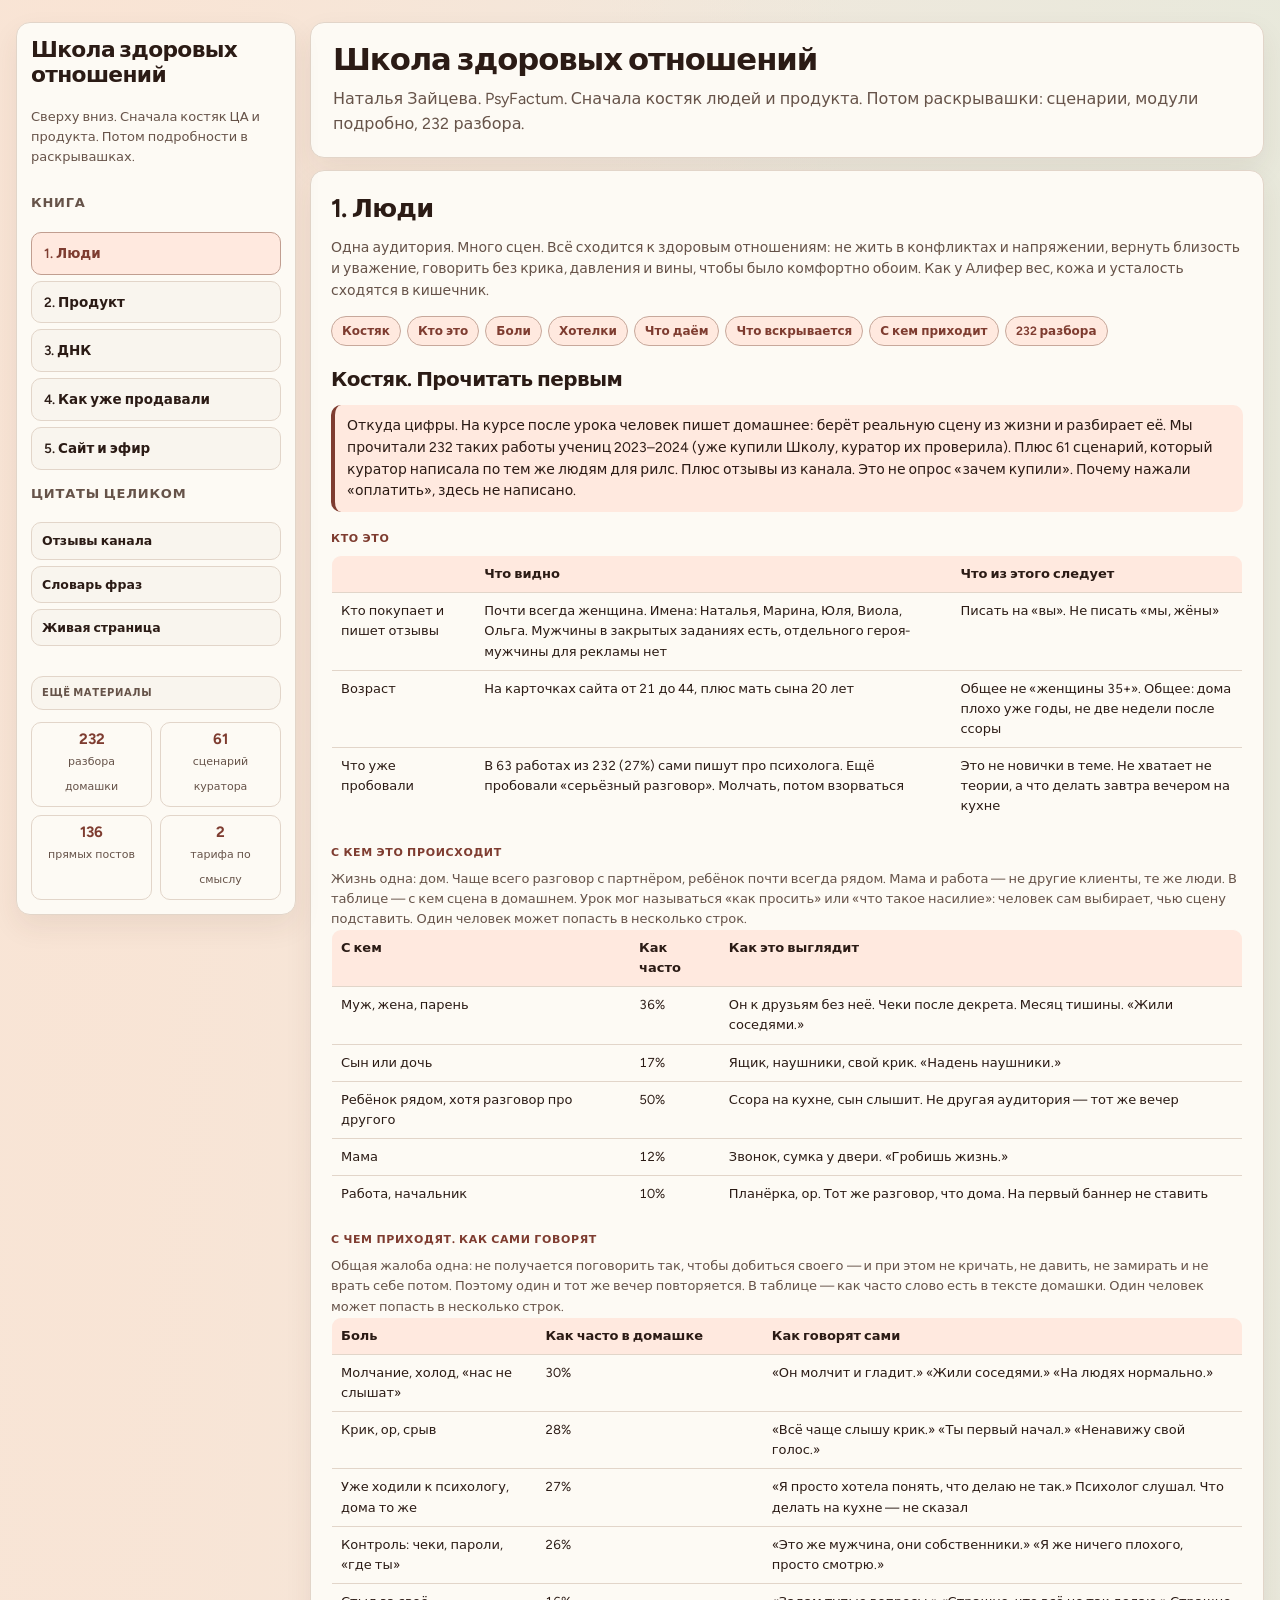
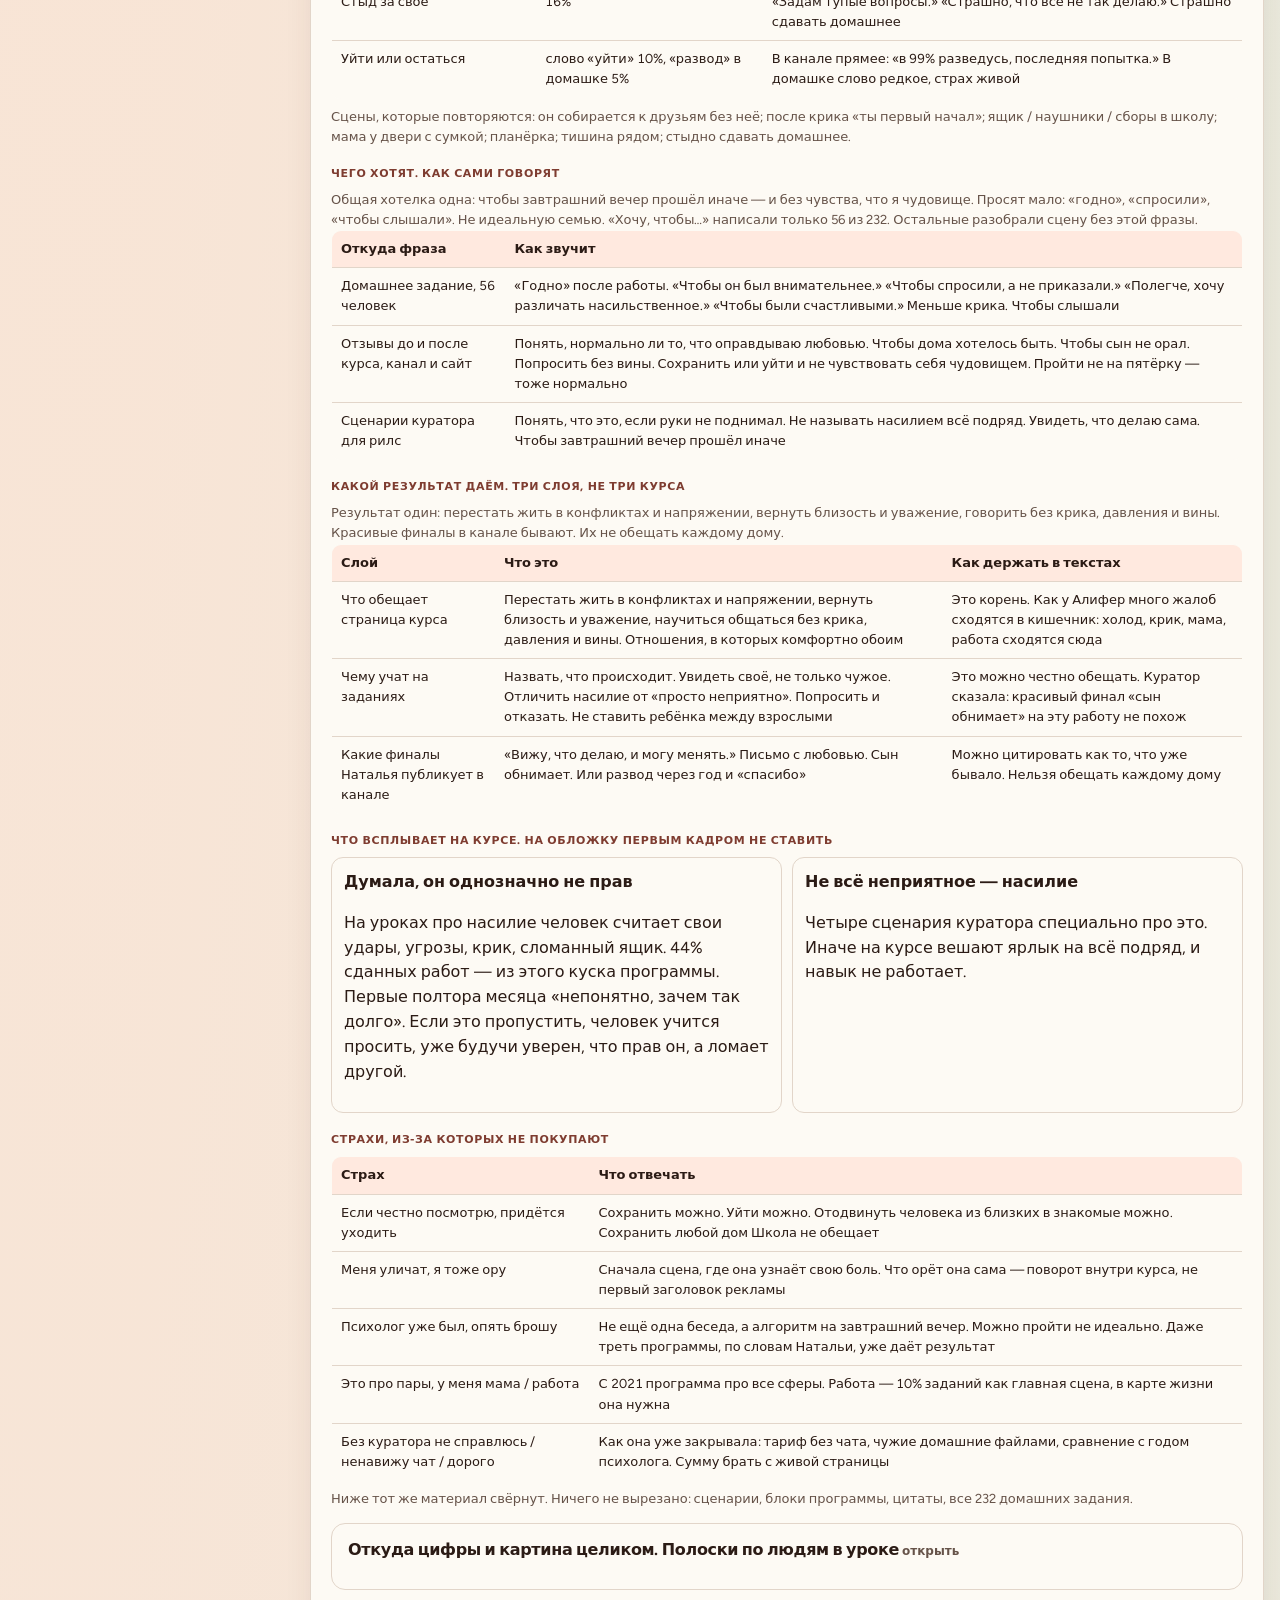
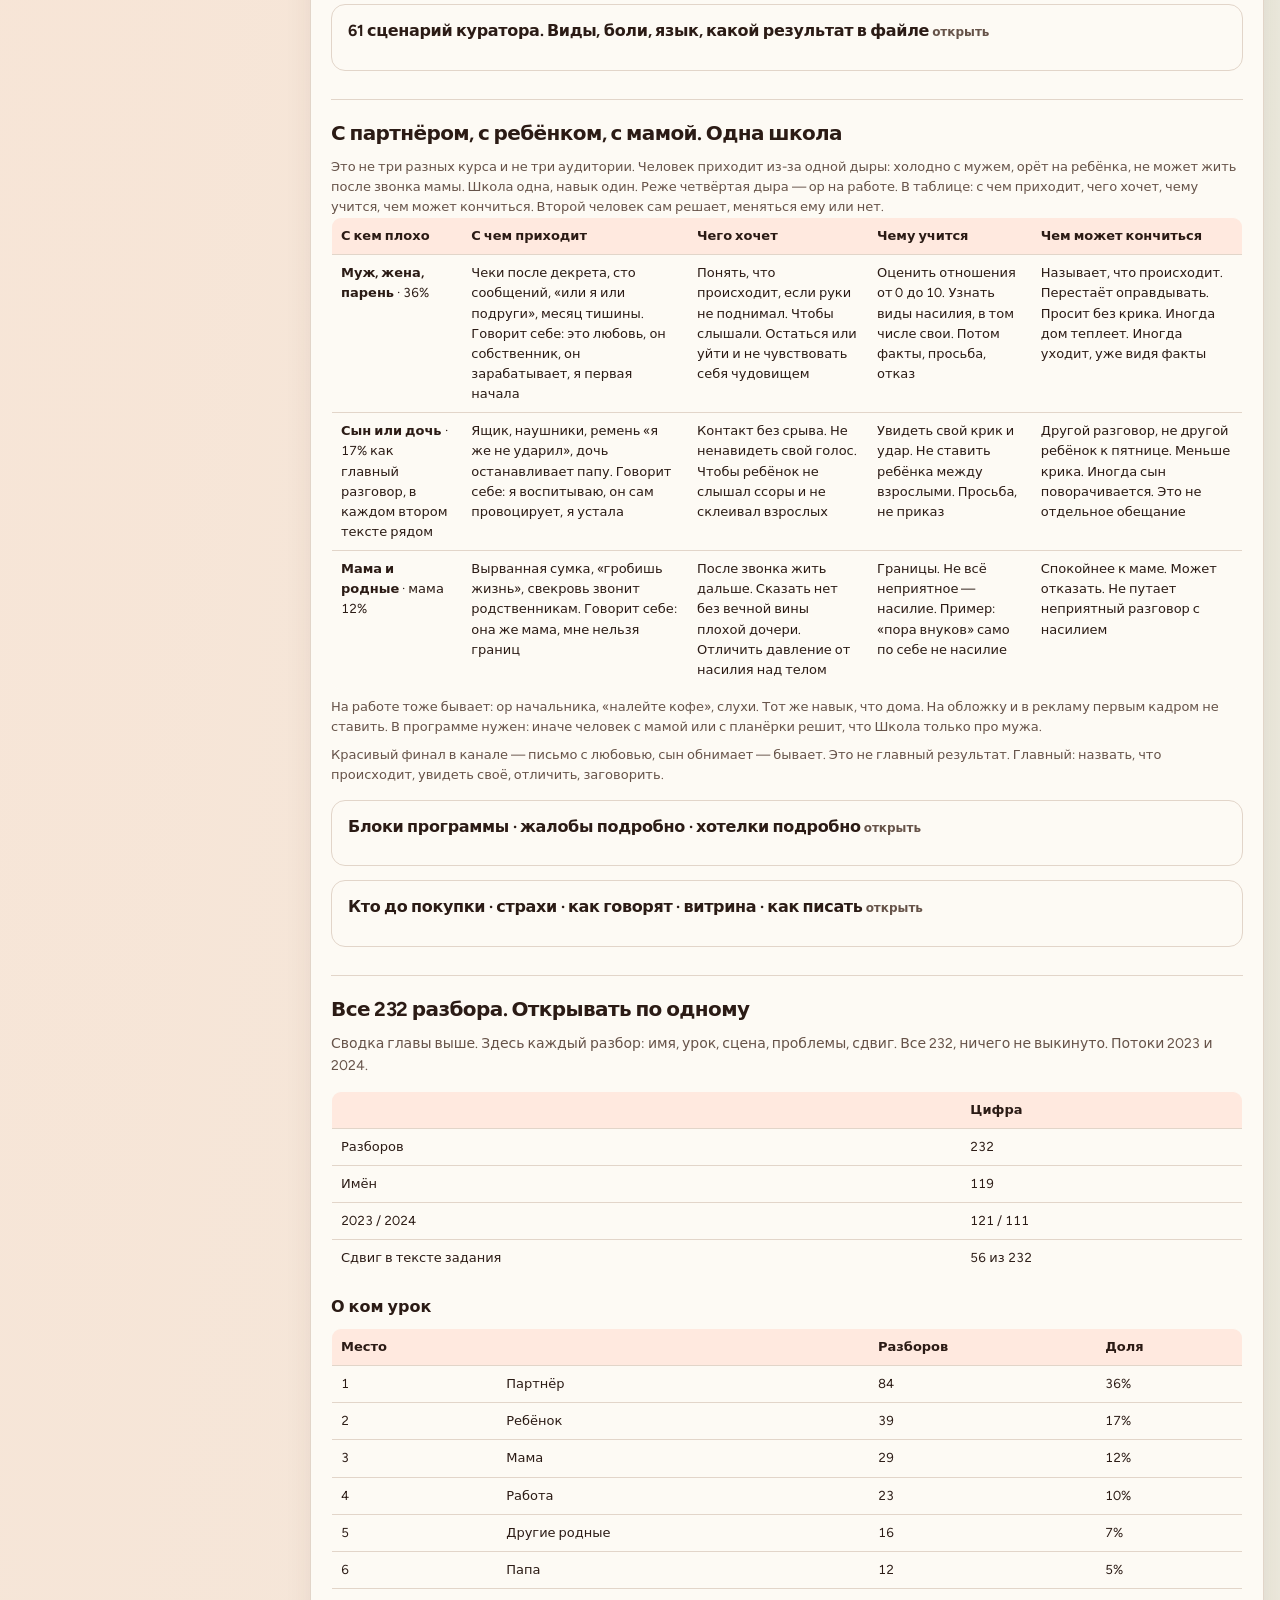
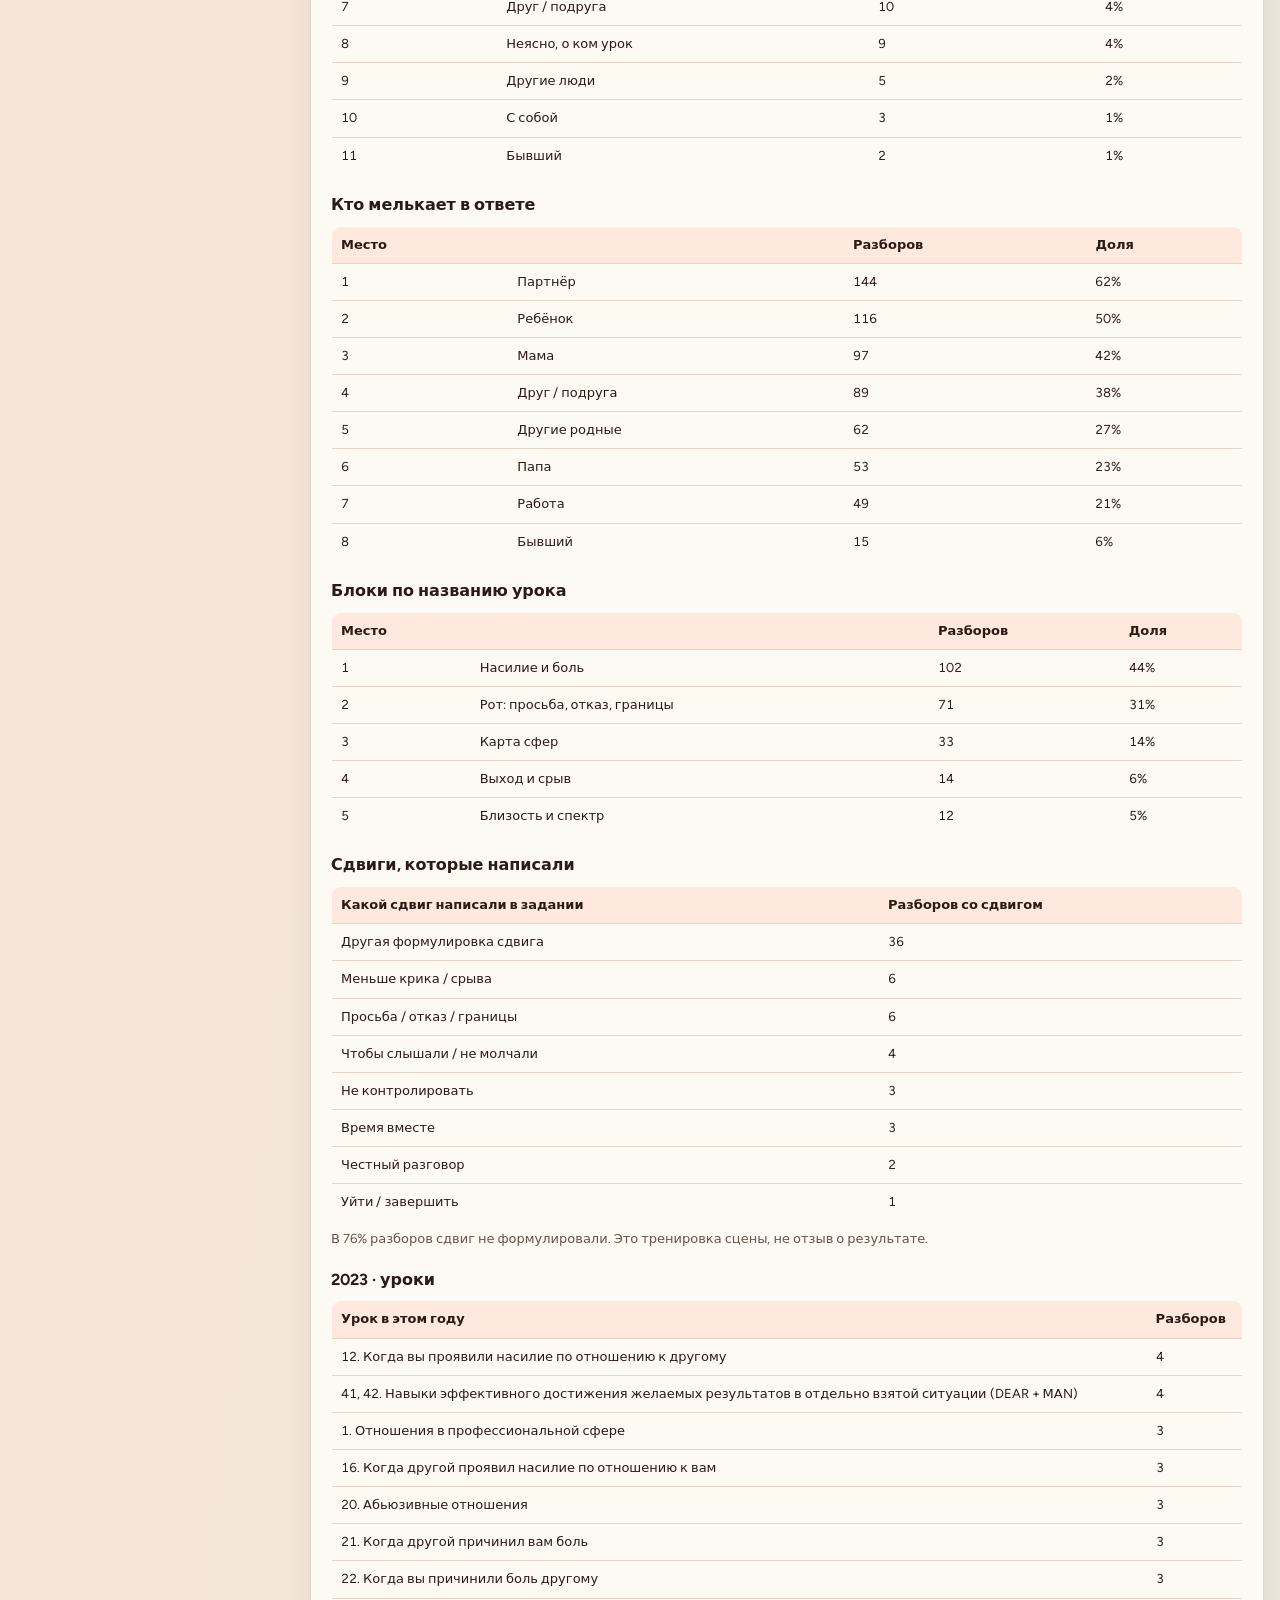
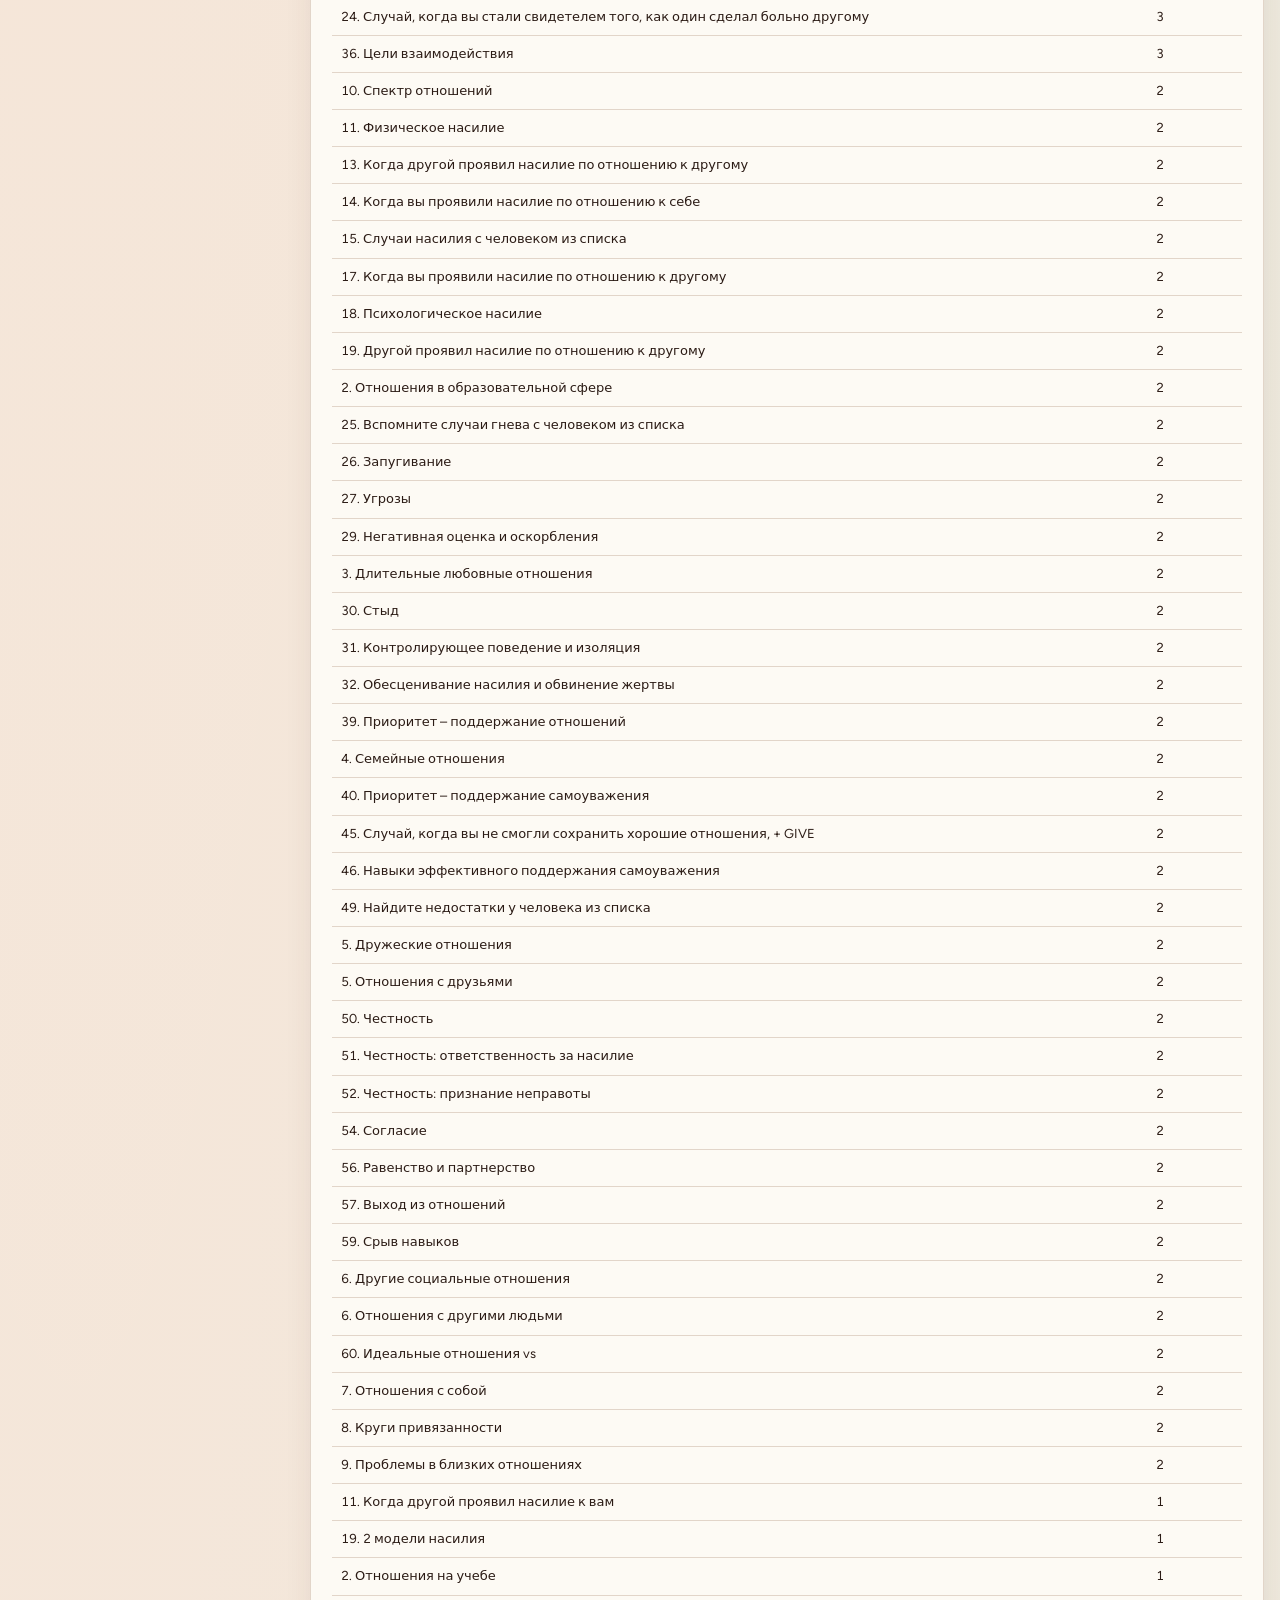
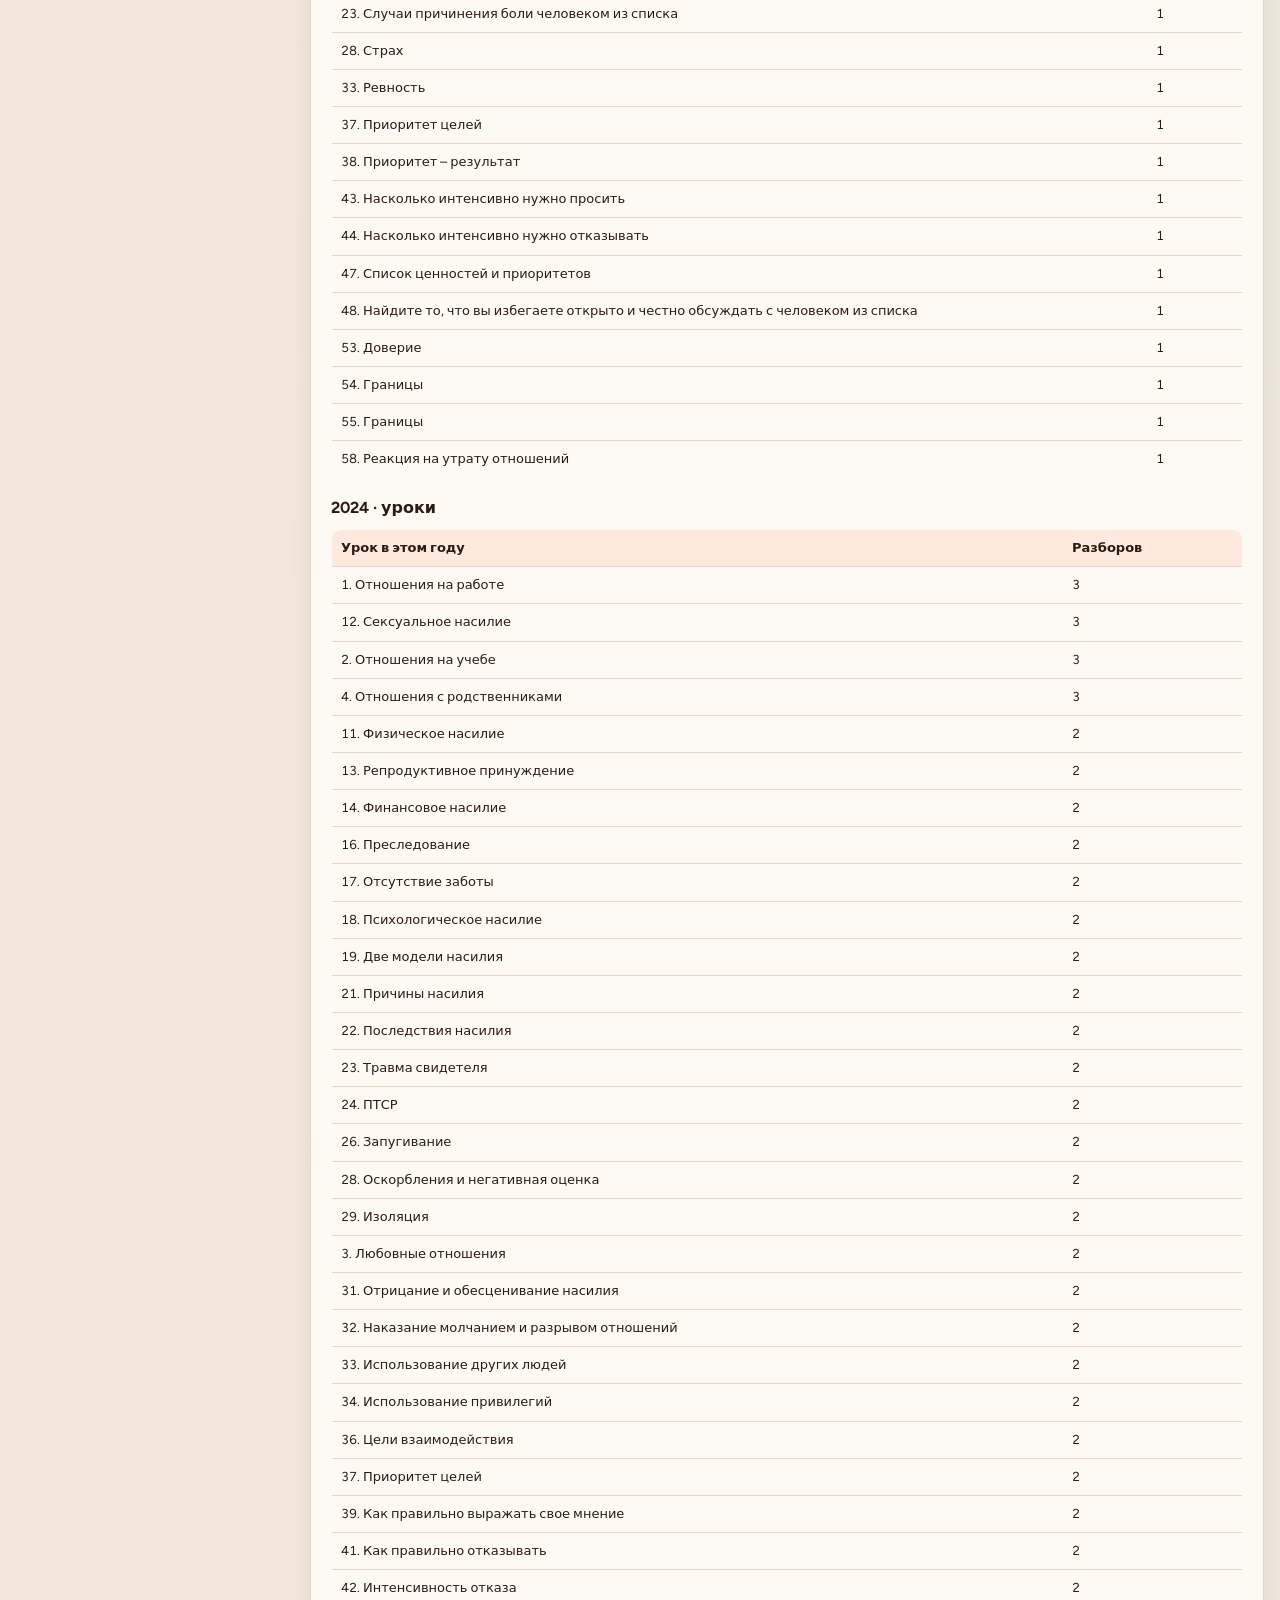
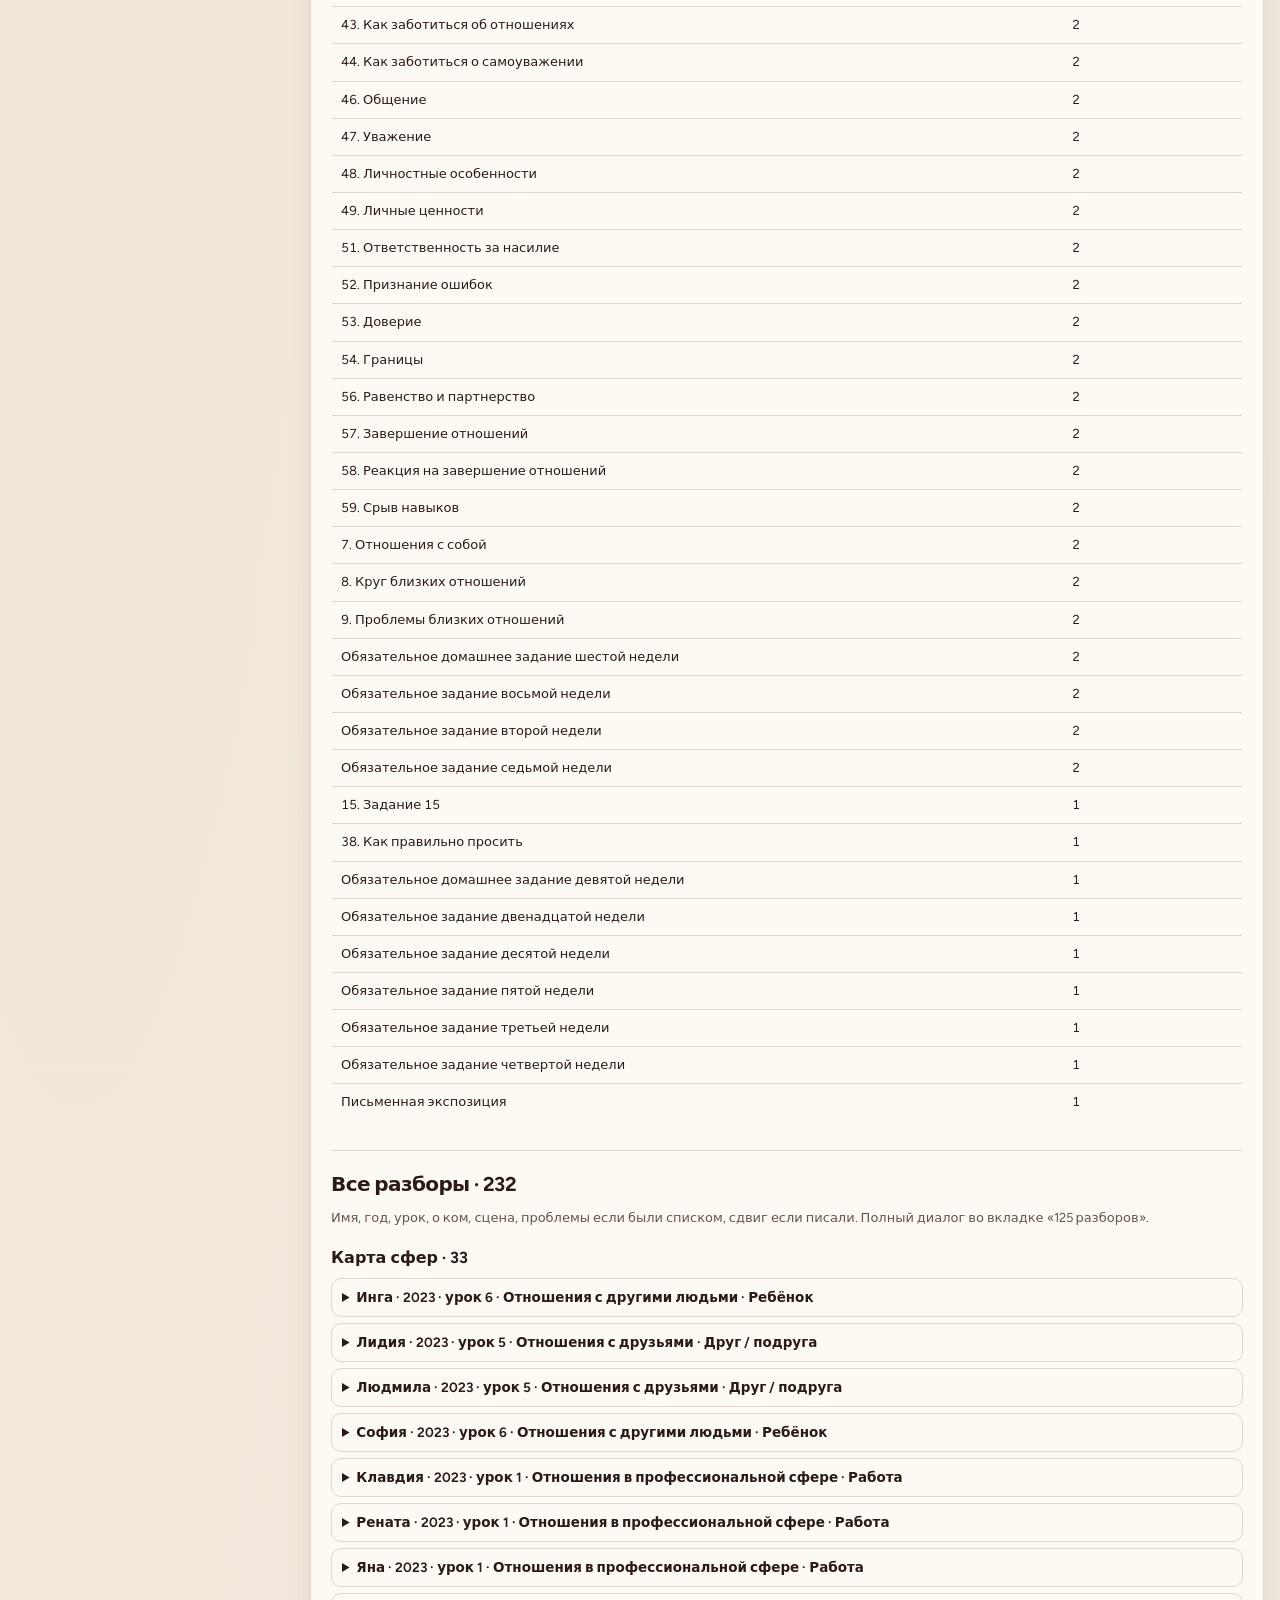
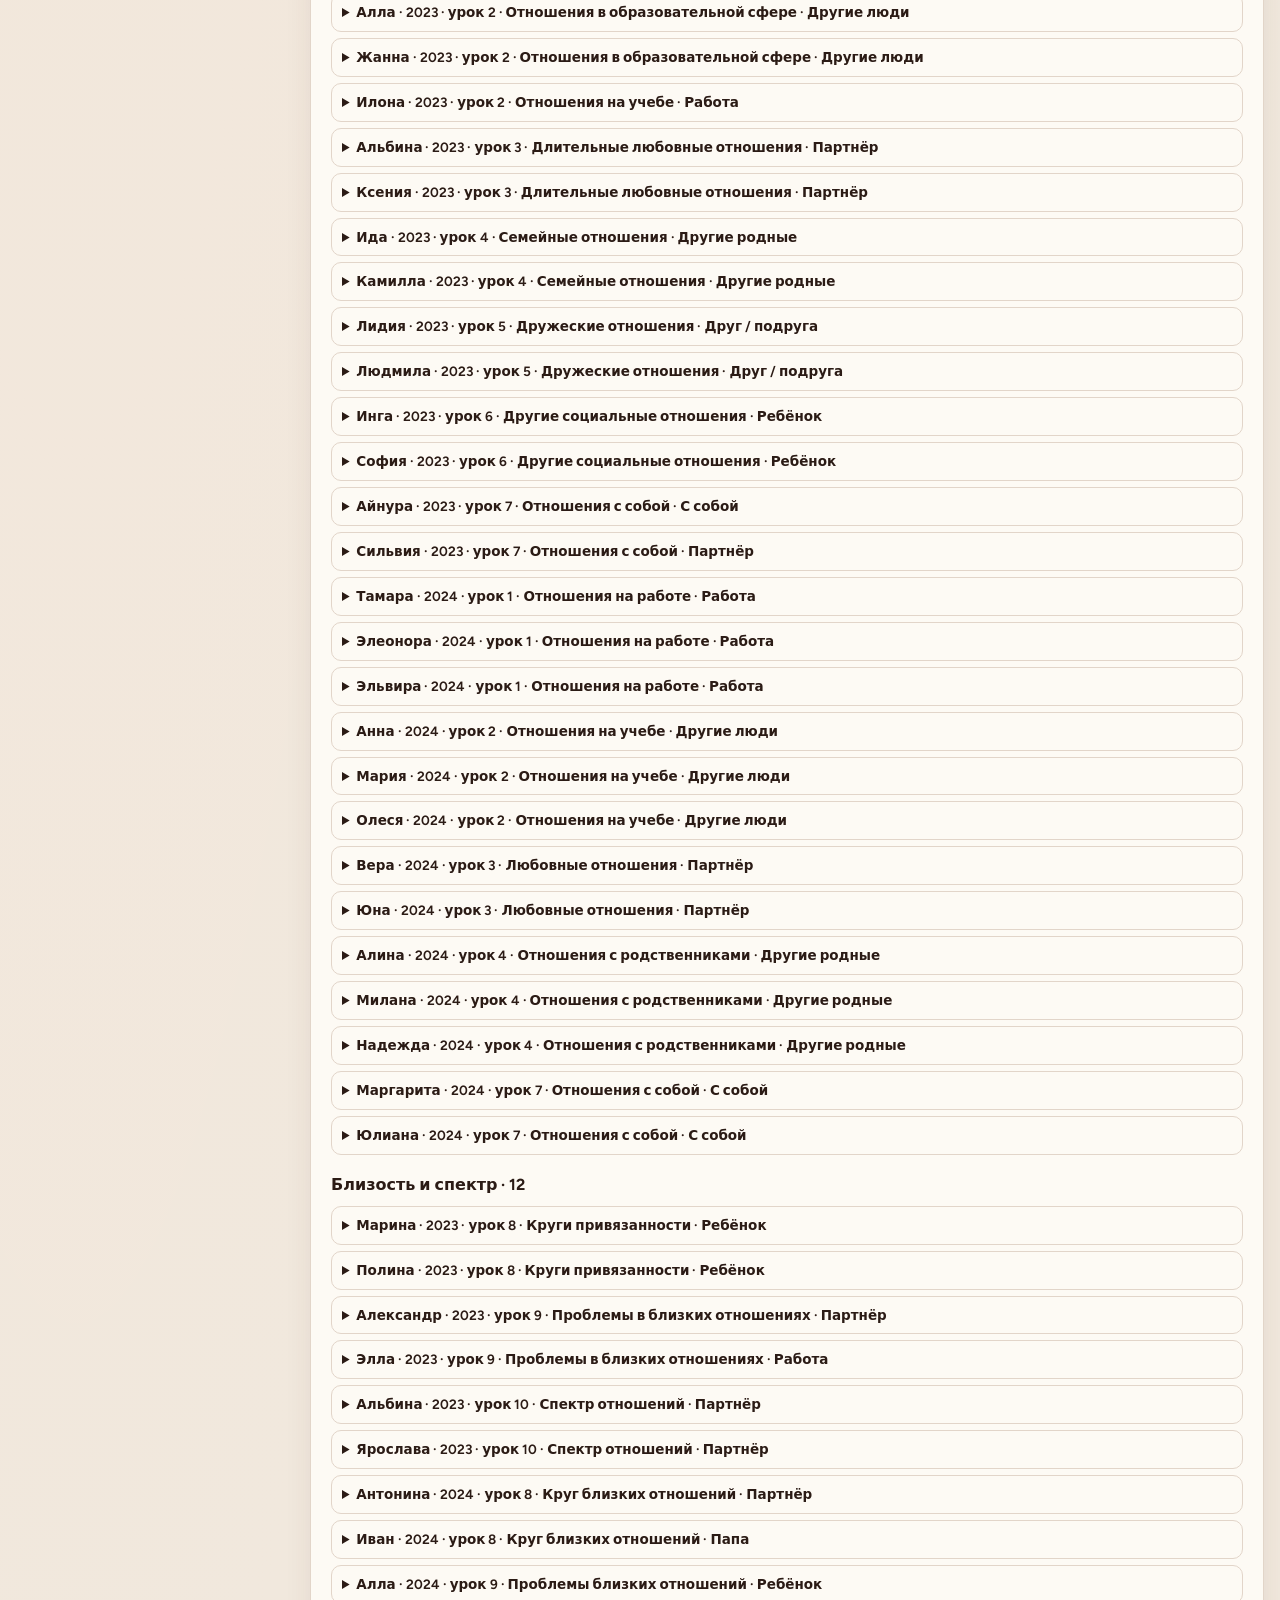
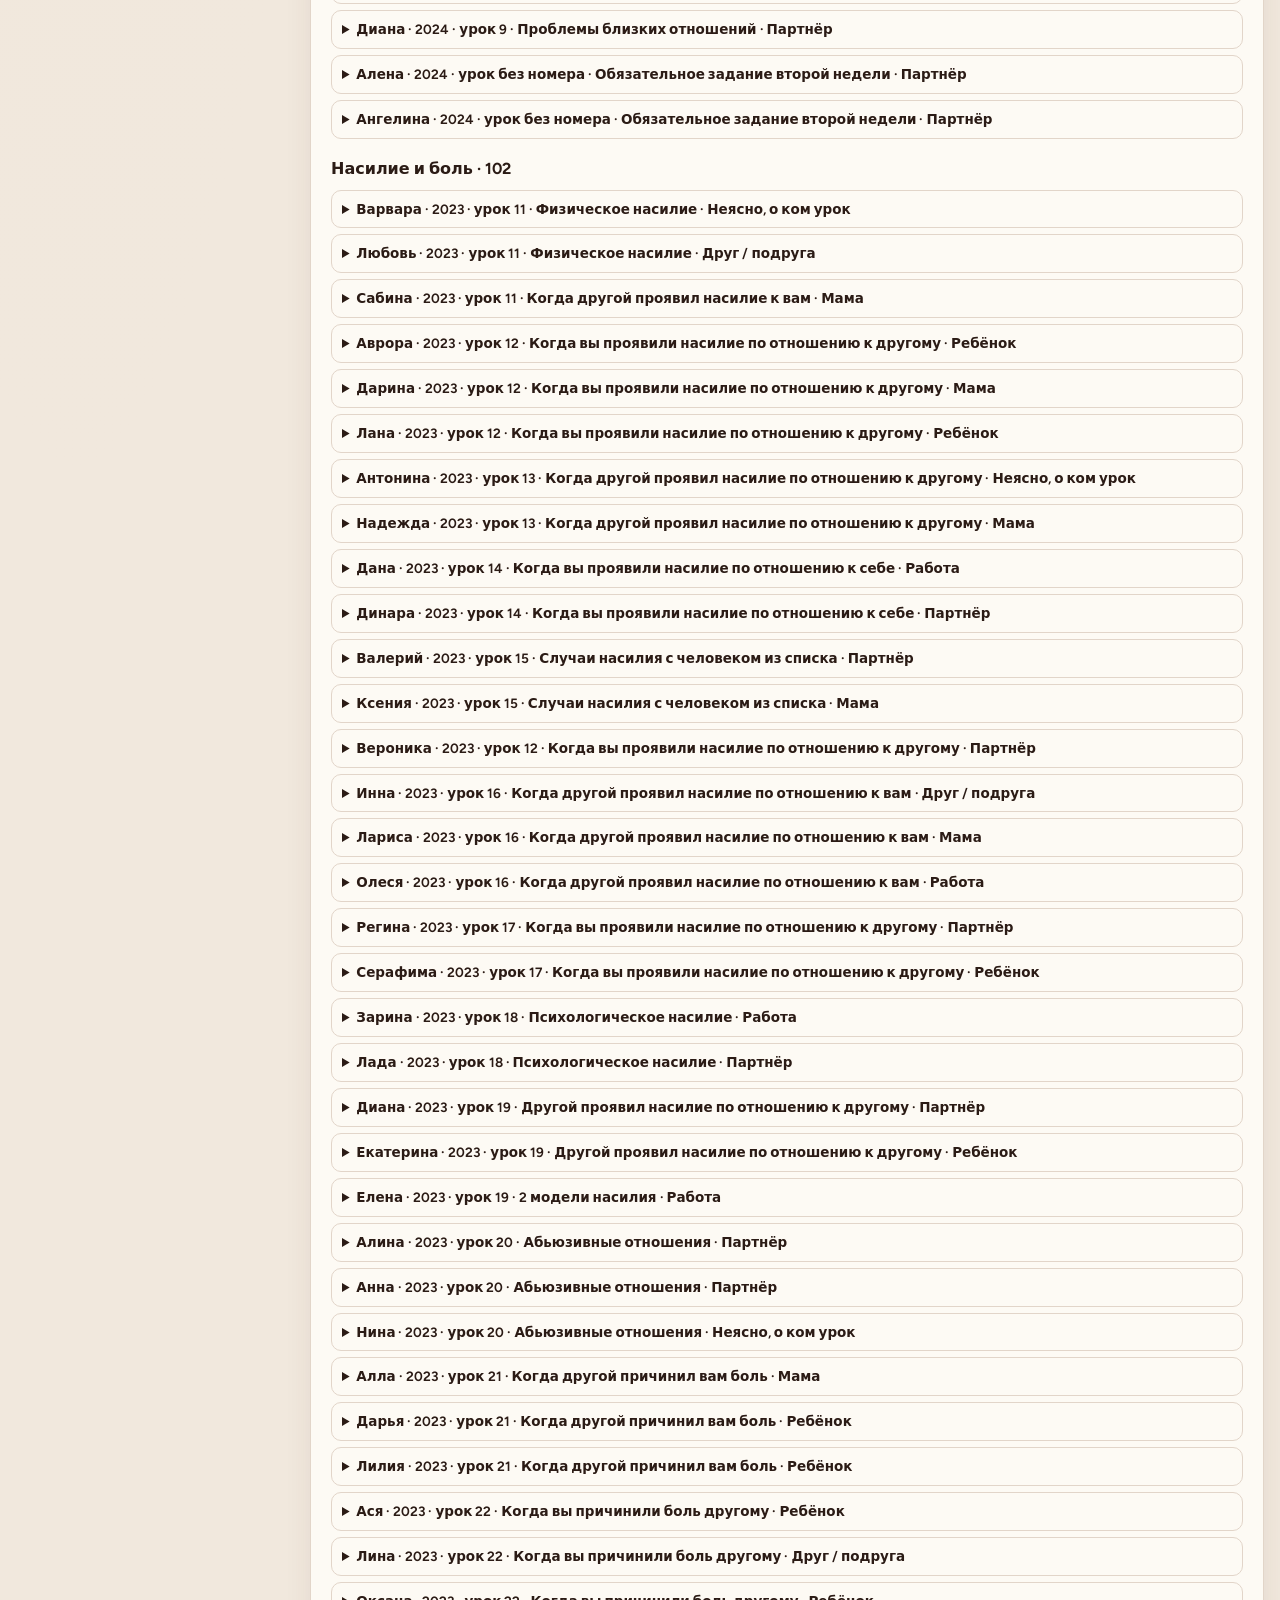
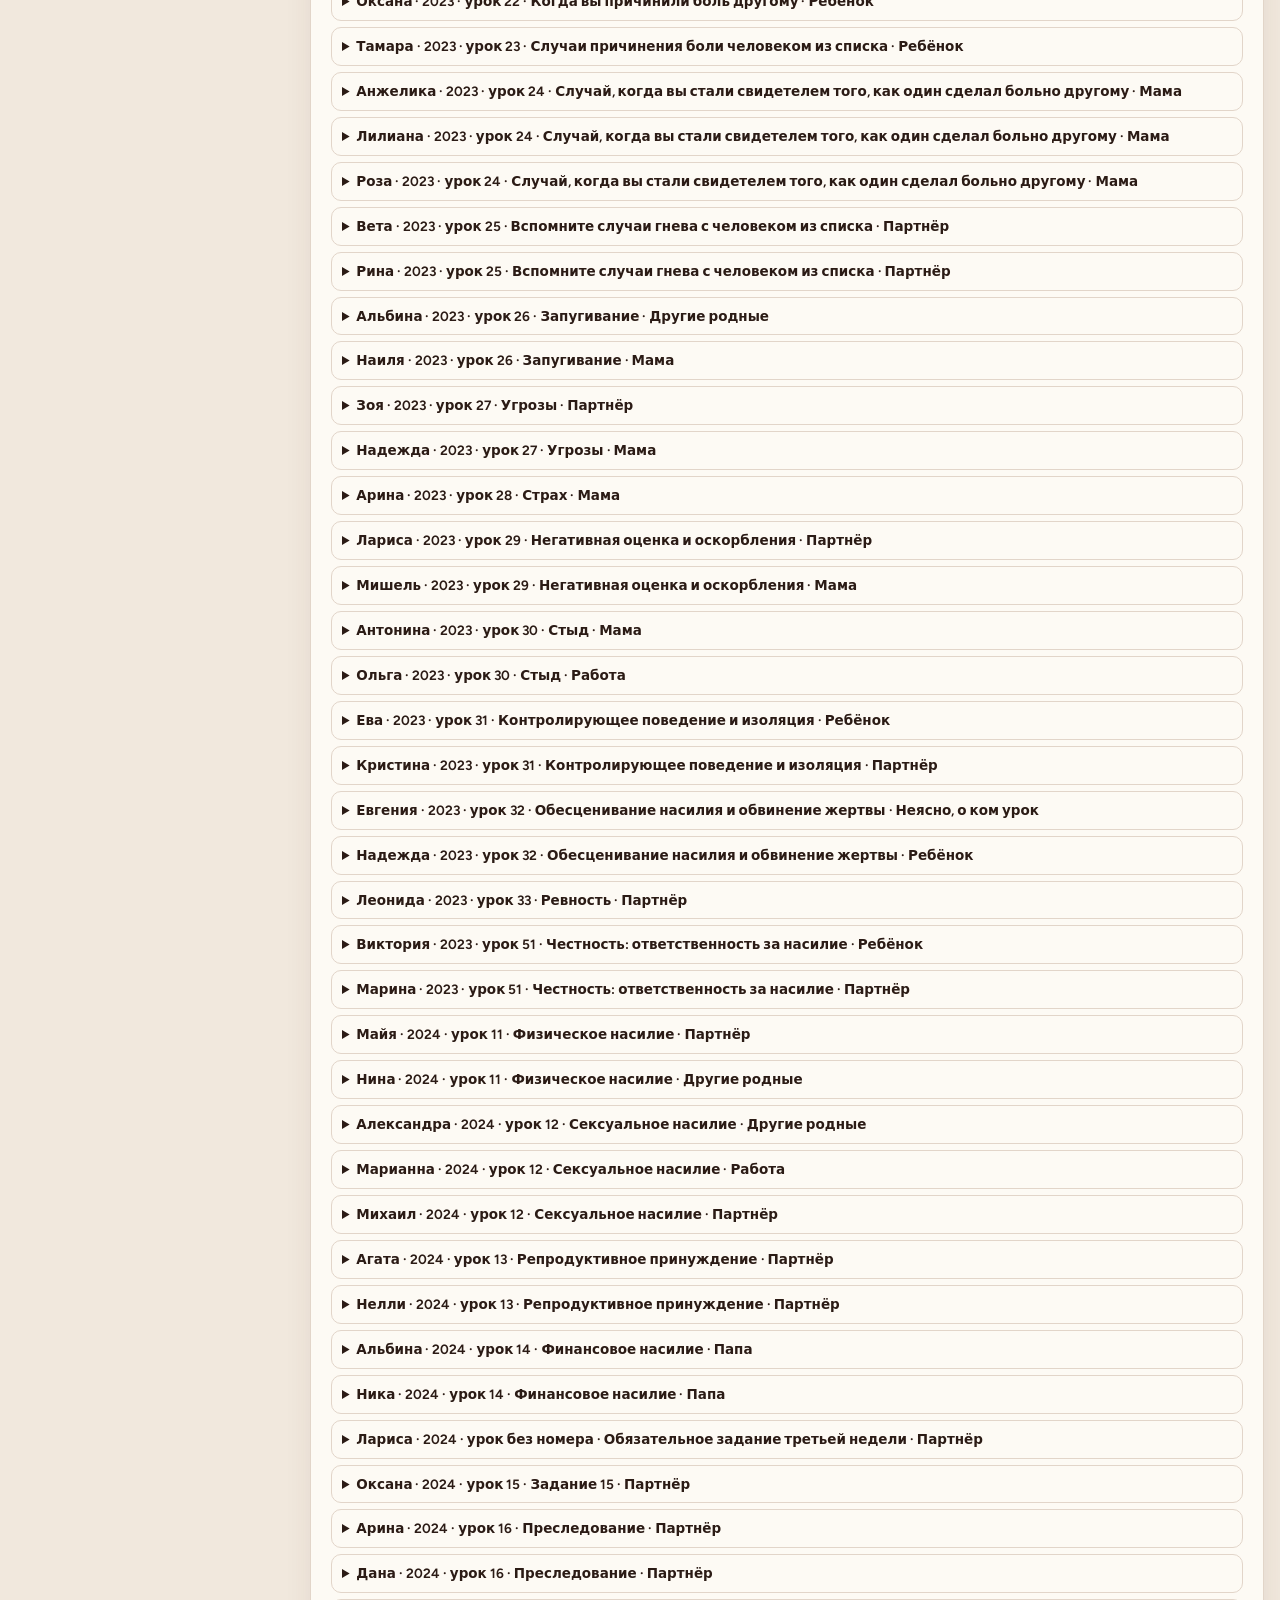
==== shzo/index.html @ c4dd1864 "SHZO hub: name partner, child, mom instead of three doors Co-authored-by: Cursor <cursoragent@cursor" ====
<!doctype html>
<html lang="ru">
<head>
  <meta name="robots" content="noindex,nofollow">
  <meta charset="utf-8">
  <meta name="viewport" content="width=device-width, initial-scale=1">
  <title>Школа здоровых отношений</title>
  <link rel="preconnect" href="https://fonts.googleapis.com">
  <link rel="preconnect" href="https://fonts.gstatic.com" crossorigin>
  <link href="https://fonts.googleapis.com/css2?family=Figtree:ital,wght@0,400;0,500;0,600;0,700;1,400&display=swap" rel="stylesheet">
  <style>
    :root {
      --bg: oklch(0.935 0.018 72);
      --paper: oklch(0.985 0.008 80);
      --ink: oklch(0.24 0.028 42);
      --muted: oklch(0.46 0.03 50);
      --line: oklch(0.88 0.022 65);
      --accent: oklch(0.44 0.095 32);
      --soft: oklch(0.95 0.028 45);
      --ok: oklch(0.42 0.07 155);
      --warn: oklch(0.55 0.11 58);
      --stop: oklch(0.42 0.13 25);
      --radius: 14px;
      --shadow: 0 12px 28px oklch(0.35 0.04 42 / 0.08);
      --max: 1320px;
      --font: "Figtree", ui-sans-serif, system-ui, sans-serif;
    }
    * { box-sizing: border-box; }
    body {
      margin: 0;
      font-family: var(--font);
      color: var(--ink);
      line-height: 1.55;
      background:
        radial-gradient(ellipse at 6% -10%, oklch(0.93 0.04 55 / 0.7), transparent 46%),
        radial-gradient(ellipse at 100% 0%, oklch(0.92 0.03 145 / 0.35), transparent 40%),
        var(--bg);
    }
    .layout {
      max-width: var(--max);
      margin: 0 auto;
      padding: 22px 16px 40px;
      display: grid;
      grid-template-columns: 280px minmax(0, 1fr);
      gap: 14px;
    }
    .side, .panel, .hero {
      background: var(--paper);
      border: 1px solid var(--line);
      border-radius: var(--radius);
      box-shadow: var(--shadow);
    }
    .side { position: sticky; top: 12px; height: fit-content; padding: 14px; }
    .side h1 { margin: 0; font-size: clamp(18px, 1.7vw, 22px); letter-spacing: -0.03em; line-height: 1.15; font-weight: 700; }
    .side p { margin: 8px 0 12px; color: var(--muted); font-size: 13px; }
    .nav-kicker {
      margin: 12px 0 4px; font-size: 10px; letter-spacing: .06em;
      text-transform: uppercase; color: var(--muted); font-weight: 700;
    }
    .nav-kicker:first-of-type { margin-top: 2px; }
    .switches { display: grid; gap: 6px; margin-bottom: 10px; }
    .switch {
      display: block; padding: 8px 10px; border-radius: 10px;
      border: 1px solid var(--line); background: oklch(0.97 0.01 80);
      font-size: 12.5px; font-weight: 600; cursor: pointer;
    }
    .switch.book { font-size: 13.5px; padding: 10px 12px; }
    .switch:focus-visible { outline: 3px solid oklch(0.75 0.06 32); outline-offset: 2px; }
    .nav-more {
      border: 1px solid var(--line); border-radius: 12px; padding: 8px 10px;
      background: oklch(0.97 0.01 80); margin: 8px 0 0;
    }
    .nav-more > summary {
      cursor: pointer; font-size: 10px; letter-spacing: .06em; text-transform: uppercase;
      color: var(--muted); font-weight: 700; list-style: none;
    }
    .nav-more > summary::-webkit-details-marker { display: none; }
    .nav-more .switches { margin: 8px 0 0; }
    .mini { display: grid; grid-template-columns: 1fr 1fr; gap: 8px; }
    .mini div { border: 1px solid var(--line); border-radius: 10px; text-align: center; padding: 8px; background: var(--paper); }
    .mini b { display: block; color: var(--accent); font-size: 15px; line-height: 1.15; }
    .mini span { font-size: 11px; color: var(--muted); }
    .main { display: grid; gap: 12px; min-width: 0; }
    .hero { padding: 20px 22px; }
    .hero h2 { margin: 0; font-size: clamp(24px, 2.4vw, 32px); letter-spacing: -0.035em; line-height: 1.12; font-weight: 700; text-wrap: balance; }
    .hero p { margin: 10px 0 0; color: var(--muted); max-width: 92ch; }
    .tabs input[type="radio"] { position: absolute; opacity: 0; pointer-events: none; }
    .panel { display: none; padding: 18px 20px 28px; }
    .panel h2 { margin: 0; font-size: clamp(22px, 2vw, 28px); letter-spacing: -0.03em; font-weight: 700; text-wrap: balance; }
    .lead { margin: 8px 0 14px; color: var(--muted); font-size: 14px; }
    .grid2 { display: grid; gap: 10px; grid-template-columns: 1fr 1fr; }
    .grid3 { display: grid; gap: 10px; grid-template-columns: 1fr 1fr 1fr; }
    .card { border: 1px solid var(--line); border-radius: 12px; padding: 12px; background: var(--paper); }
    .card h3 { margin: 0 0 8px; font-size: 16px; }
    .sec { margin: 18px 0 8px; font-size: 16px; }
    table { width: 100%; border-collapse: collapse; border: 1px solid var(--line); border-radius: 10px; overflow: hidden; background: var(--paper); font-variant-numeric: tabular-nums; }
    .panel { overflow-x: auto; }
    th, td { padding: 8px 9px; text-align: left; border-bottom: 1px solid var(--line); vertical-align: top; font-size: 13px; }
    th { background: var(--soft); font-weight: 700; }
    tr:last-child td { border-bottom: none; }
    ul, ol { margin: 8px 0 0; padding-left: 18px; }
    li + li { margin-top: 3px; }
    .hint { margin: 8px 0 0; font-size: 13px; color: var(--muted); }
    .callout {
      border-left: 4px solid var(--accent); background: var(--soft);
      border-radius: 10px; padding: 10px 12px; margin-top: 10px; font-size: 14px;
    }
    .quote {
      margin: 10px 0 0; padding: 12px 14px; border-left: 3px solid var(--accent);
      background: var(--soft); font-size: 15px; line-height: 1.55;
    }
    .quote small { display: block; margin-top: 6px; color: var(--muted); font-size: 12px; }
    .scheme {
      margin-top: 10px; padding: 12px;       border: 1px dashed color-mix(in oklab, var(--accent) 30%, var(--line));
      border-radius: 12px; background: var(--soft); font-size: 13.5px; line-height: 1.55;
    }
    .plates { display: grid; gap: 8px; grid-template-columns: 1fr 1fr; margin-top: 12px; }
    .plate { border: 1px solid var(--line); border-radius: 12px; padding: 11px 12px; background: var(--paper); }
    .plate b { display: block; font-size: 13px; color: var(--accent); margin-bottom: 4px; }
    .plate p { margin: 0; font-size: 13px; color: var(--muted); }
    .rank {
      display: inline-block; font-size: 10px; font-weight: 800; letter-spacing: .04em;
      text-transform: uppercase; padding: 2px 7px; border-radius: 999px; margin-right: 6px;
    }
    .rank.a { background: color-mix(in oklab, var(--ok) 16%, var(--paper)); color: var(--ok); }
    .rank.b { background: color-mix(in oklab, var(--warn) 16%, var(--paper)); color: var(--warn); }
    .rank.c { background: var(--soft); color: var(--muted); }
    .flow { display: flex; flex-wrap: wrap; align-items: center; gap: 6px; font-size: 13px; margin: 8px 0 0; }
    .flow .box { border: 1px solid var(--line); background: var(--paper); border-radius: 8px; padding: 7px 10px; font-weight: 650; }
    .flow .arr { color: var(--muted); }
    .q { border: 1px solid var(--line); border-radius: 12px; padding: 12px 14px; margin-top: 10px; background: var(--paper); }
    .q .num { font-size: 12px; font-weight: 800; color: var(--accent); letter-spacing: .03em; text-transform: uppercase; }
    .q h3 { margin: 4px 0 6px; font-size: 16px; }
    .btn {
      appearance: none; border: 0; background: var(--accent); color: #fff;
      font: 650 13px/1 var(--font);
      padding: 10px 14px; border-radius: 10px; cursor: pointer; margin-top: 8px;
    }
    .cal { display: grid; grid-template-columns: repeat(4, 1fr); gap: 8px; margin-top: 8px; }
    .cal .d { border: 1px solid var(--line); border-radius: 10px; padding: 10px; background: var(--paper); font-size: 13px; }
    .cal .d b { display: block; color: var(--accent); }
    details { border: 1px solid var(--line); border-radius: 10px; padding: 8px 12px; background: var(--paper); margin-top: 8px; }
    summary { cursor: pointer; font-weight: 700; }
    #tab0:checked ~ .main .switches label[for="tab0"],
    #tab1:checked ~ .main .switches label[for="tab1"],
    #tab2:checked ~ .main .switches label[for="tab2"],
    #tab3:checked ~ .main .switches label[for="tab3"],
    #tab4:checked ~ .main .switches label[for="tab4"],
    #tab5:checked ~ .main .switches label[for="tab5"],
    #tab6:checked ~ .main .switches label[for="tab6"],
    #tab7:checked ~ .main .switches label[for="tab7"],
    #tab8:checked ~ .main .switches label[for="tab8"],
    #tab9:checked ~ .main .switches label[for="tab9"],
    #tab10:checked ~ .main .switches label[for="tab10"],
    #tab11:checked ~ .main .switches label[for="tab11"],
    #tab12:checked ~ .main .switches label[for="tab12"],
    #tab13:checked ~ .main .switches label[for="tab13"],
    #tab14:checked ~ .main .switches label[for="tab14"],
    #tab15:checked ~ .main .switches label[for="tab15"],
    #tab16:checked ~ .main .switches label[for="tab16"],
    #tab17:checked ~ .main .switches label[for="tab17"],
    #tab18:checked ~ .main .switches label[for="tab18"],
    #tab19:checked ~ .main .switches label[for="tab19"],
    #tab20:checked ~ .main .switches label[for="tab20"],
    #tab21:checked ~ .main .switches label[for="tab21"],
    #tab22:checked ~ .main .switches label[for="tab22"],
    #tab23:checked ~ .main .switches label[for="tab23"],
    #tab24:checked ~ .main .switches label[for="tab24"],
    #tab25:checked ~ .main .switches label[for="tab25"],
    #tab26:checked ~ .main .switches label[for="tab26"],
    #tab27:checked ~ .main .switches label[for="tab27"],
    #tab28:checked ~ .main .switches label[for="tab28"],
    #tab29:checked ~ .main .switches label[for="tab29"],
    #tab30:checked ~ .main .switches label[for="tab30"],
    #tab31:checked ~ .main .switches label[for="tab31"],
    #tab32:checked ~ .main .switches label[for="tab32"],
    #tab33:checked ~ .main .switches label[for="tab33"],
    #tab34:checked ~ .main .switches label[for="tab34"],
    #tab35:checked ~ .main .switches label[for="tab35"],
    #tab36:checked ~ .main .switches label[for="tab36"],
    #tab37:checked ~ .main .switches label[for="tab37"],
    #tab38:checked ~ .main .switches label[for="tab38"],
    #tab39:checked ~ .main .switches label[for="tab39"] {
      background: var(--soft); border-color: color-mix(in oklab, var(--accent) 35%, var(--line)); color: var(--accent);
    }
    #tab0:checked ~ .main .p0,
    #tab1:checked ~ .main .p1,
    #tab2:checked ~ .main .p2,
    #tab3:checked ~ .main .p3,
    #tab4:checked ~ .main .p4,
    #tab5:checked ~ .main .p5,
    #tab6:checked ~ .main .p6,
    #tab7:checked ~ .main .p7,
    #tab8:checked ~ .main .p8,
    #tab9:checked ~ .main .p9,
    #tab10:checked ~ .main .p10,
    #tab11:checked ~ .main .p11,
    #tab12:checked ~ .main .p12,
    #tab13:checked ~ .main .p13,
    #tab14:checked ~ .main .p14,
    #tab15:checked ~ .main .p15,
    #tab16:checked ~ .main .p16,
    #tab17:checked ~ .main .p17,
    #tab18:checked ~ .main .p18,
    #tab19:checked ~ .main .p19,
    #tab20:checked ~ .main .p20,
    #tab21:checked ~ .main .p21,
    #tab22:checked ~ .main .p22,
    #tab23:checked ~ .main .p23,
    #tab24:checked ~ .main .p24,
    #tab25:checked ~ .main .p25,
    #tab26:checked ~ .main .p26,
    #tab27:checked ~ .main .p27,
    #tab28:checked ~ .main .p28,
    #tab29:checked ~ .main .p29,
    #tab30:checked ~ .main .p30,
    #tab31:checked ~ .main .p31,
    #tab32:checked ~ .main .p32,
    #tab33:checked ~ .main .p33,
    #tab34:checked ~ .main .p34,
    #tab35:checked ~ .main .p35,
    #tab36:checked ~ .main .p36,
    #tab37:checked ~ .main .p37,
    #tab38:checked ~ .main .p38,
    #tab39:checked ~ .main .p39 { display: block; }
    .share {
      display: grid; grid-template-columns: minmax(160px, 1.4fr) 1fr 78px; gap: 8px;
      align-items: center; margin: 7px 0; font-size: 13px;
    }
    .share .track { height: 8px; background: var(--line); border-radius: 99px; overflow: hidden; }
    .share .fill { height: 100%; background: var(--accent); border-radius: 99px; }
    .share b { font-size: 12px; color: var(--muted); font-weight: 650; text-align: right; }
    .p14 .toc { display: flex; flex-wrap: wrap; gap: 6px; margin: 12px 0 18px; }
    .p14 .toc a {
      font-size: 12px; font-weight: 650; color: var(--accent); text-decoration: none;
      border: 1px solid color-mix(in oklab, var(--accent) 28%, var(--line)); background: var(--soft); border-radius: 999px; padding: 5px 10px;
    }
    .p14 .chapter { margin: 28px 0 0; padding-top: 18px; border-top: 1px solid var(--line); font-size: 20px; letter-spacing: -0.03em; }
    .p14 .prose { max-width: 72ch; font-size: 15px; line-height: 1.62; }
    .p14 .prose p { margin: 0 0 10px; }
    .p14 .card { margin-top: 10px; }
    .conc { border: 1px solid var(--line); border-radius: 14px; padding: 14px 16px; background: #fff; margin-top: 12px; }
    .conc > h3 { margin: 0 0 2px; font-size: 19px; letter-spacing: -0.02em; }
    .conc .princ { margin: 0 0 10px; font-size: 12.5px; color: var(--accent); font-weight: 650; }
    .slot { border-top: 1px solid var(--line); padding-top: 10px; margin-top: 10px; }
    .slot > b { display: block; font-size: 11px; letter-spacing: .05em; text-transform: uppercase; color: var(--muted); margin-bottom: 5px; }
    .none { color: var(--stop); font-weight: 650; }
    .steps { counter-reset: st; list-style: none; padding-left: 0; margin: 6px 0 0; }
    .steps li { counter-increment: st; position: relative; padding-left: 30px; margin-top: 5px; font-size: 13.5px; }
    .steps li::before {
      content: counter(st); position: absolute; left: 0; top: 1px;
      width: 21px; height: 21px; border-radius: 50%; background: var(--soft); color: var(--accent);
      font-size: 11px; font-weight: 800; display: grid; place-items: center;
    }
    .p0 .toc, .p29 .toc { display: flex; flex-wrap: wrap; gap: 6px; margin: 12px 0 18px; }
    .p0 .toc a, .p29 .toc a {
      font-size: 12px; font-weight: 650; color: var(--accent); text-decoration: none;
      border: 1px solid color-mix(in oklab, var(--accent) 28%, var(--line)); background: var(--soft); border-radius: 999px; padding: 5px 10px;
    }
    .p0 .chapter, .p29 .chapter { margin: 28px 0 0; padding-top: 18px; border-top: 1px solid var(--line); font-size: 20px; letter-spacing: -0.03em; }
    .p0 .chapter:first-of-type, .p29 .chapter:first-of-type { border-top: 0; margin-top: 8px; padding-top: 0; }
    .p0 .prose, .p29 .prose { max-width: 72ch; font-size: 15px; line-height: 1.62; }
    .p0 .prose p, .p29 .prose p { margin: 0 0 10px; }
    .dna .toc { display: flex; flex-wrap: wrap; gap: 6px; margin: 12px 0 18px; }
    .dna .toc a, .dna .toc span {
      font-size: 12px; font-weight: 650; color: var(--accent); text-decoration: none;
      border: 1px solid color-mix(in oklab, var(--accent) 28%, var(--line)); background: var(--soft); border-radius: 999px; padding: 5px 10px;
    }
    .dna .chapter { margin: 28px 0 0; padding-top: 18px; border-top: 1px solid var(--line); font-size: 20px; letter-spacing: -0.03em; }
    .dna .chapter:first-of-type { border-top: 0; margin-top: 8px; padding-top: 0; }
    .dna .prose { max-width: 68ch; font-size: 16.5px; line-height: 1.65; text-wrap: pretty; }
    .dna .prose p { margin: 0 0 10px; }
    .dna details.rz-item {
      margin-top: 6px; border: 1px solid var(--line); border-radius: 10px;
      padding: 8px 10px; background: var(--paper);
    }
    .dna details.rz-item summary { cursor: pointer; font-weight: 650; font-size: 13.5px; }
    .dna details.rz-item .f { margin-top: 8px; }
    .dna details.pack {
      margin-top: 14px; border: 1px solid var(--line); border-radius: 14px;
      padding: 0 16px 12px; background: var(--paper);
    }
    .dna details.pack > summary {
      cursor: pointer; padding: 14px 0; font-weight: 700; font-size: 16px;
      letter-spacing: -0.02em; list-style: none;
    }
    .dna details.pack > summary::-webkit-details-marker { display: none; }
    .dna details.pack > summary::after {
      content: " открыть"; font-weight: 650; font-size: 12px; color: var(--muted); letter-spacing: 0;
    }
    .dna details.pack[open] > summary::after { content: " свернуть"; }
    .dna .kicker {
      font-size: 11px; font-weight: 800; letter-spacing: .06em; text-transform: uppercase;
      color: var(--accent); margin: 18px 0 8px;
    }
    .theses { margin: 10px 0 0; padding-left: 22px; }
    .theses li { margin-top: 6px; font-size: 14.5px; }
    .p0 img.ref { width: 100%; max-width: 720px; border: 1px solid var(--line); border-radius: 12px; display: block; margin: 10px 0; }
    .ladder { display: grid; gap: 0; border: 1px solid var(--line); border-radius: 12px; overflow: hidden; margin-top: 10px; }
    .ladder .band { display: grid; grid-template-columns: 1.15fr 0.85fr; border-top: 1px solid var(--line); }
    .ladder .band:first-child { border-top: 0; }
    .ladder .feel, .ladder .do { padding: 10px 12px; font-size: 13px; }
    .ladder .do { border-left: 1px solid var(--line); background: var(--paper); }
    .ladder .feel b { display: inline-block; min-width: 1.6em; color: var(--accent); }
    .ladder .hi { background: color-mix(in oklab, var(--stop) 12%, var(--paper)); }
    .ladder .mid { background: color-mix(in oklab, var(--warn) 12%, var(--paper)); }
    .ladder .ok { background: color-mix(in oklab, var(--ok) 12%, var(--paper)); }
    .ladder .low { background: var(--soft); }
    .ladder .do b { display: block; margin-bottom: 4px; font-size: 12px; letter-spacing: .03em; text-transform: uppercase; color: var(--muted); }
    .offer-grid { display: grid; grid-template-columns: 1fr 1fr; gap: 10px; margin-top: 10px; }
    .offer .who { margin: 0 0 4px; font-size: 11px; letter-spacing: .04em; text-transform: uppercase; color: var(--muted); font-weight: 700; }
    .offer h3 { margin: 0 0 6px; font-size: 16px; }
    .ocard { border: 1px solid var(--line); border-radius: 16px; background: var(--paper); padding: 18px 20px 14px; margin-top: 14px; }
    .ocard.pick { border-color: color-mix(in oklab, var(--accent) 40%, var(--line)); box-shadow: var(--shadow); }
    .ocard .tag {
      display: inline-block; font-size: 10.5px; letter-spacing: .06em; text-transform: uppercase; font-weight: 800;
      color: var(--accent); background: var(--soft); border: 1px solid color-mix(in oklab, var(--accent) 28%, var(--line)); border-radius: 999px; padding: 4px 10px;
    }
    .ocard .tag.grey { color: var(--muted); background: var(--soft); border-color: var(--line); }
    .ocard .oh1 { margin: 12px 0 3px; font-size: 23px; line-height: 1.18; letter-spacing: -0.035em; font-weight: 800; }
    .ocard .oh2 { margin: 0 0 9px; font-size: 16.5px; line-height: 1.35; color: var(--muted); font-weight: 500; }
    .ocard .olead { margin: 0 0 4px; font-size: 14.5px; line-height: 1.55; max-width: 66ch; }
    .f { display: grid; grid-template-columns: 148px 1fr; gap: 12px; border-top: 1px solid var(--line); padding: 9px 0; font-size: 13.5px; line-height: 1.5; }
    .f > b { font-size: 10.5px; letter-spacing: .05em; text-transform: uppercase; color: var(--muted); padding-top: 3px; font-weight: 800; }
    .f ul { margin: 0; padding-left: 17px; }
    .f ul li + li { margin-top: 3px; }
    .f .pill {
      display: inline-block; background: var(--accent); color: #fff; border-radius: 10px;
      padding: 7px 14px; font-weight: 700; font-size: 13px;
    }
    @media (max-width: 700px) { .f { grid-template-columns: 1fr; gap: 4px; } }
    @media (max-width: 1080px) {
      .layout { grid-template-columns: 1fr; }
      .side { position: static; }
      .grid2, .grid3, .cal, .plates, .offer-grid, .ladder .band { grid-template-columns: 1fr; }
      .ladder .do { border-left: 0; border-top: 1px solid var(--line); }
    }
  
    .post { white-space: pre-wrap; font-size: 13.5px; line-height: 1.55; margin: 8px 0 0; }
    .meta { font-size: 12px; color: var(--muted); margin-top: 4px; }
    details.postbox { background: var(--paper); }
    details.postbox summary { font-weight: 650; font-size: 13.5px; }
    .year { margin: 18px 0 6px; font-size: 18px; }
    @media (prefers-reduced-motion: reduce) {
      * { animation: none !important; transition: none !important; }
    }
  </style>
</head>
<body>
  <div class="tabs layout">
    <input type="radio" name="main-tab" id="tab0">
    <input type="radio" name="main-tab" id="tab1">
    <input type="radio" name="main-tab" id="tab2">
    <input type="radio" name="main-tab" id="tab3">
    <input type="radio" name="main-tab" id="tab4">
    <input type="radio" name="main-tab" id="tab5">
    <input type="radio" name="main-tab" id="tab6">
    <input type="radio" name="main-tab" id="tab7">
    <input type="radio" name="main-tab" id="tab8">
    <input type="radio" name="main-tab" id="tab9">
    <input type="radio" name="main-tab" id="tab10">
    <input type="radio" name="main-tab" id="tab11">
    <input type="radio" name="main-tab" id="tab12">
    <input type="radio" name="main-tab" id="tab13">
    <input type="radio" name="main-tab" id="tab14">
    <input type="radio" name="main-tab" id="tab15">
    <input type="radio" name="main-tab" id="tab16">
    <input type="radio" name="main-tab" id="tab17">
    <input type="radio" name="main-tab" id="tab18">
    <input type="radio" name="main-tab" id="tab19">
    <input type="radio" name="main-tab" id="tab20">
    <input type="radio" name="main-tab" id="tab21">
    <input type="radio" name="main-tab" id="tab22">
    <input type="radio" name="main-tab" id="tab23">
    <input type="radio" name="main-tab" id="tab24">
    <input type="radio" name="main-tab" id="tab25">
    <input type="radio" name="main-tab" id="tab26">
    <input type="radio" name="main-tab" id="tab27">
    <input type="radio" name="main-tab" id="tab28">
    <input type="radio" name="main-tab" id="tab29">
    <input type="radio" name="main-tab" id="tab30">
    <input type="radio" name="main-tab" id="tab31">
    <input type="radio" name="main-tab" id="tab32">
    <input type="radio" name="main-tab" id="tab33">
    <input type="radio" name="main-tab" id="tab34">
    <input type="radio" name="main-tab" id="tab35">
    <input type="radio" name="main-tab" id="tab36" checked>
    <input type="radio" name="main-tab" id="tab37">
    <input type="radio" name="main-tab" id="tab38">
    <input type="radio" name="main-tab" id="tab39">

    <aside class="side main">
      <h1>Школа здоровых отношений</h1>
        <p>Сверху вниз. Сначала костяк ЦА и продукта. Потом подробности в раскрывашках.</p>
      <div class="switches">
        <p class="nav-kicker">Книга</p>
        <label class="switch book" for="tab36">1. Люди</label>
        <label class="switch book" for="tab37">2. Продукт</label>
        <label class="switch book" for="tab38">3. ДНК</label>
        <label class="switch book" for="tab31">4. Как уже продавали</label>
        <label class="switch book" for="tab39">5. Сайт и эфир</label>
        <p class="nav-kicker">Цитаты целиком</p>
        <label class="switch" for="tab7">Отзывы канала</label>
        <label class="switch" for="tab6">Словарь фраз</label>
        <label class="switch" for="tab14">Живая страница</label>
      </div>
      <details class="nav-more">
        <summary>Ещё материалы</summary>
        <div class="switches">
        <label class="switch" for="tab13">Как писать</label>
        <label class="switch" for="tab29">Обещание и тексты</label>
        <label class="switch" for="tab30">Как вели до оплаты</label>
        <label class="switch" for="tab15">Письма 2025</label>
        <label class="switch" for="tab16">Письма и бот 2026</label>
        <label class="switch" for="tab17">Рекламные посты</label>
        <label class="switch" for="tab18">Бланки</label>
        <label class="switch" for="tab2">Потоки прошлых лет</label>
        <label class="switch" for="tab8">Цены прошлых лет</label>
        <label class="switch" for="tab12">Архив постов</label>
        <label class="switch" for="tab11">Где источники спорят</label>
        <label class="switch" for="tab10">Чего нет</label>
        <label class="switch" for="tab9">Что делать</label>
        <label class="switch" for="tab19">125 разборов чата</label>
        <label class="switch" for="tab0">Полный паспорт из канала</label>
        <label class="switch" for="tab4">Смыслы из канала</label>
        <label class="switch" for="tab23">ДНК · барьеры</label>
        <label class="switch" for="tab24">ДНК · жизнь после</label>
        <label class="switch" for="tab25">ДНК · когда покупают</label>
        <label class="switch" for="tab26">ДНК · скрытое</label>
        <label class="switch" for="tab27">ДНК · язык</label>
        <label class="switch" for="tab28">ДНК · кто купит ближе</label>
        </div>
      </details>
      <div class="mini">
        <div><b>232</b><span>разбора домашки</span></div>
        <div><b>61</b><span>сценарий куратора</span></div>
        <div><b>136</b><span>прямых постов</span></div>
        <div><b>2</b><span>тарифа по смыслу</span></div>
      </div>
    </aside>

    <div class="main">
      <section class="hero">
        <h2>Школа здоровых отношений</h2>
        <p>Наталья Зайцева. PsyFactum. Сначала костяк людей и продукта. Потом раскрывашки: сценарии, модули подробно, 232 разбора.</p>
      </section>
            <section class="panel p36 dna">
        <h2>1. Люди</h2>
        <p class="lead">Одна аудитория. Много сцен. Всё сходится к здоровым отношениям: не жить в конфликтах и напряжении, вернуть близость и уважение, говорить без крика, давления и вины, чтобы было комфортно обоим. Как у Алифер вес, кожа и усталость сходятся в кишечник.</p>
        <nav class="toc">
          <a href="#ppl-bone">Костяк</a>
          <a href="#ppl-who-short">Кто это</a>
          <a href="#ppl-pain-short">Боли</a>
          <a href="#ppl-want-short">Хотелки</a>
          <a href="#ppl-give">Что даём</a>
          <a href="#ppl-open">Что вскрывается</a>
          <a href="#ppl-chain">С кем приходит</a>
          <a href="#rz-src">232 разбора</a>
        </nav>

        <h3 class="chapter" id="ppl-bone">Костяк. Прочитать первым</h3>
        <div class="callout">Откуда цифры. На курсе после урока человек пишет домашнее: берёт реальную сцену из жизни и разбирает её. Мы прочитали 232 таких работы учениц 2023–2024 (уже купили Школу, куратор их проверила). Плюс 61 сценарий, который куратор написала по тем же людям для рилс. Плюс отзывы из канала. Это не опрос «зачем купили». Почему нажали «оплатить», здесь не написано.</div>
        <p class="kicker" id="ppl-who-short">Кто это</p>
        <table>
          <tr><th></th><th>Что видно</th><th>Что из этого следует</th></tr>
          <tr><td>Кто покупает и пишет отзывы</td><td>Почти всегда женщина. Имена: Наталья, Марина, Юля, Виола, Ольга. Мужчины в закрытых заданиях есть, отдельного героя-мужчины для рекламы нет</td><td>Писать на «вы». Не писать «мы, жёны»</td></tr>
          <tr><td>Возраст</td><td>На карточках сайта от 21 до 44, плюс мать сына 20 лет</td><td>Общее не «женщины 35+». Общее: дома плохо уже годы, не две недели после ссоры</td></tr>
          <tr><td>Что уже пробовали</td><td>В 63 работах из 232 (27%) сами пишут про психолога. Ещё пробовали «серьёзный разговор». Молчать, потом взорваться</td><td>Это не новички в теме. Не хватает не теории, а что делать завтра вечером на кухне</td></tr>
        </table>

        <p class="kicker">С кем это происходит</p>
        <p class="hint">Жизнь одна: дом. Чаще всего разговор с партнёром, ребёнок почти всегда рядом. Мама и работа — не другие клиенты, те же люди. В таблице — с кем сцена в домашнем. Урок мог называться «как просить» или «что такое насилие»: человек сам выбирает, чью сцену подставить. Один человек может попасть в несколько строк.</p>
        <table>
          <tr><th>С кем</th><th>Как часто</th><th>Как это выглядит</th></tr>
          <tr><td>Муж, жена, парень</td><td>36%</td><td>Он к друзьям без неё. Чеки после декрета. Месяц тишины. «Жили соседями.»</td></tr>
          <tr><td>Сын или дочь</td><td>17%</td><td>Ящик, наушники, свой крик. «Надень наушники.»</td></tr>
          <tr><td>Ребёнок рядом, хотя разговор про другого</td><td>50%</td><td>Ссора на кухне, сын слышит. Не другая аудитория — тот же вечер</td></tr>
          <tr><td>Мама</td><td>12%</td><td>Звонок, сумка у двери. «Гробишь жизнь.»</td></tr>
          <tr><td>Работа, начальник</td><td>10%</td><td>Планёрка, ор. Тот же разговор, что дома. На первый баннер не ставить</td></tr>
        </table>

        <p class="kicker" id="ppl-pain-short">С чем приходят. Как сами говорят</p>
        <p class="hint">Общая жалоба одна: не получается поговорить так, чтобы добиться своего — и при этом не кричать, не давить, не замирать и не врать себе потом. Поэтому один и тот же вечер повторяется. В таблице — как часто слово есть в тексте домашки. Один человек может попасть в несколько строк.</p>
        <table>
          <tr><th>Боль</th><th>Как часто в домашке</th><th>Как говорят сами</th></tr>
          <tr><td>Молчание, холод, «нас не слышат»</td><td>30%</td><td>«Он молчит и гладит.» «Жили соседями.» «На людях нормально.»</td></tr>
          <tr><td>Крик, ор, срыв</td><td>28%</td><td>«Всё чаще слышу крик.» «Ты первый начал.» «Ненавижу свой голос.»</td></tr>
          <tr><td>Уже ходили к психологу, дома то же</td><td>27%</td><td>«Я просто хотела понять, что делаю не так.» Психолог слушал. Что делать на кухне — не сказал</td></tr>
          <tr><td>Контроль: чеки, пароли, «где ты»</td><td>26%</td><td>«Это же мужчина, они собственники.» «Я же ничего плохого, просто смотрю.»</td></tr>
          <tr><td>Стыд за своё</td><td>16%</td><td>«Задам тупые вопросы.» «Страшно, что всё не так делаю.» Страшно сдавать домашнее</td></tr>
          <tr><td>Уйти или остаться</td><td>слово «уйти» 10%, «развод» в домашке 5%</td><td>В канале прямее: «в 99% разведусь, последняя попытка.» В домашке слово редкое, страх живой</td></tr>
        </table>
        <p class="hint">Сцены, которые повторяются: он собирается к друзьям без неё; после крика «ты первый начал»; ящик / наушники / сборы в школу; мама у двери с сумкой; планёрка; тишина рядом; стыдно сдавать домашнее.</p>

        <p class="kicker" id="ppl-want-short">Чего хотят. Как сами говорят</p>
        <p class="hint">Общая хотелка одна: чтобы завтрашний вечер прошёл иначе — и без чувства, что я чудовище. Просят мало: «годно», «спросили», «чтобы слышали». Не идеальную семью. «Хочу, чтобы…» написали только 56 из 232. Остальные разобрали сцену без этой фразы.</p>
        <table>
          <tr><th>Откуда фраза</th><th>Как звучит</th></tr>
          <tr><td>Домашнее задание, 56 человек</td><td>«Годно» после работы. «Чтобы он был внимательнее.» «Чтобы спросили, а не приказали.» «Полегче, хочу различать насильственное.» «Чтобы были счастливыми.» Меньше крика. Чтобы слышали</td></tr>
          <tr><td>Отзывы до и после курса, канал и сайт</td><td>Понять, нормально ли то, что оправдываю любовью. Чтобы дома хотелось быть. Чтобы сын не орал. Попросить без вины. Сохранить или уйти и не чувствовать себя чудовищем. Пройти не на пятёрку — тоже нормально</td></tr>
          <tr><td>Сценарии куратора для рилс</td><td>Понять, что это, если руки не поднимал. Не называть насилием всё подряд. Увидеть, что делаю сама. Чтобы завтрашний вечер прошёл иначе</td></tr>
        </table>

        <p class="kicker" id="ppl-give">Какой результат даём. Три слоя, не три курса</p>
        <p class="hint">Результат один: перестать жить в конфликтах и напряжении, вернуть близость и уважение, говорить без крика, давления и вины. Красивые финалы в канале бывают. Их не обещать каждому дому.</p>
        <table>
          <tr><th>Слой</th><th>Что это</th><th>Как держать в текстах</th></tr>
          <tr><td>Что обещает страница курса</td><td>Перестать жить в конфликтах и напряжении, вернуть близость и уважение, научиться общаться без крика, давления и вины. Отношения, в которых комфортно обоим</td><td>Это корень. Как у Алифер много жалоб сходятся в кишечник: холод, крик, мама, работа сходятся сюда</td></tr>
          <tr><td>Чему учат на заданиях</td><td>Назвать, что происходит. Увидеть своё, не только чужое. Отличить насилие от «просто неприятно». Попросить и отказать. Не ставить ребёнка между взрослыми</td><td>Это можно честно обещать. Куратор сказала: красивый финал «сын обнимает» на эту работу не похож</td></tr>
          <tr><td>Какие финалы Наталья публикует в канале</td><td>«Вижу, что делаю, и могу менять.» Письмо с любовью. Сын обнимает. Или развод через год и «спасибо»</td><td>Можно цитировать как то, что уже бывало. Нельзя обещать каждому дому</td></tr>
        </table>

        <p class="kicker" id="ppl-open">Что всплывает на курсе. На обложку первым кадром не ставить</p>
        <div class="grid2">
          <article class="card">
            <h3>Думала, он однозначно не прав</h3>
            <p>На уроках про насилие человек считает свои удары, угрозы, крик, сломанный ящик. 44% сданных работ — из этого куска программы. Первые полтора месяца «непонятно, зачем так долго». Если это пропустить, человек учится просить, уже будучи уверен, что прав он, а ломает другой.</p>
          </article>
          <article class="card">
            <h3>Не всё неприятное — насилие</h3>
            <p>Четыре сценария куратора специально про это. Иначе на курсе вешают ярлык на всё подряд, и навык не работает.</p>
          </article>
        </div>

        <p class="kicker">Страхи, из-за которых не покупают</p>
        <table>
          <tr><th>Страх</th><th>Что отвечать</th></tr>
          <tr><td>Если честно посмотрю, придётся уходить</td><td>Сохранить можно. Уйти можно. Отодвинуть человека из близких в знакомые можно. Сохранить любой дом Школа не обещает</td></tr>
          <tr><td>Меня уличат, я тоже ору</td><td>Сначала сцена, где она узнаёт свою боль. Что орёт она сама — поворот внутри курса, не первый заголовок рекламы</td></tr>
          <tr><td>Психолог уже был, опять брошу</td><td>Не ещё одна беседа, а алгоритм на завтрашний вечер. Можно пройти не идеально. Даже треть программы, по словам Натальи, уже даёт результат</td></tr>
          <tr><td>Это про пары, у меня мама / работа</td><td>С 2021 программа про все сферы. Работа — 10% заданий как главная сцена, в карте жизни она нужна</td></tr>
          <tr><td>Без куратора не справлюсь / ненавижу чат / дорого</td><td>Как она уже закрывала: тариф без чата, чужие домашние файлами, сравнение с годом психолога. Сумму брать с живой страницы</td></tr>
        </table>
        <p class="hint">Ниже тот же материал свёрнут. Ничего не вырезано: сценарии, блоки программы, цитаты, все 232 домашних задания.</p>

<details class="pack">
        <summary>Откуда цифры и картина целиком. Полоски по людям в уроке</summary>

                <h3 class="chapter" id="ppl-read">Как читать эту главу</h3>
        <div class="prose">
          <p>Три источника про одних людей. Если звенья не сходятся, сломана формулировка, не ЦА.</p>
          <p><b>Домашние разборы.</b> 232 разбора, потоки 2023 и 2024. Человек уже внутри Школы. Он приносит сцену: кухня, ящик с игрушками, звонок мамы, планёрка. Это не опрос «зачем купили». Это то, чем они живут, когда уже платят и делают задания.</p>
          <p><b>61 сценарий куратора.</b> PDF reels по тем же разборам. Куратор вела разборы и домашки, писала сценарии для рилс Натальи. Здесь типичные ситуации и то, как люди их оправдывают. Это разрешение фразы «он не бьёт, а дома плохо» до конкретной сцены. Не новая ЦА.</p>
          <p><b>Открытые отзывы и сайт.</b> Человек ещё на входе или уже закончил и пишет в канал. Здесь живут фразы «последняя попытка», «жили соседями», «он не поднимал руку», «вижу, что делаю, и могу менять». В домашке этих фраз почти нет. Это витрина той же цепочки, не другой продукт.</p>
          <p>Читайте сверху вниз. Сначала цифры разборов. Потом сценарии куратора и одна таблица цепочки. Потом кто они до покупки. Потом язык. Внизу главы каждый разбор можно открыть по одному.</p>
        </div>

        <h3 class="chapter" id="ppl-trust">Откуда цифры и чему верить</h3>
        <div class="prose">
          <p>232 разбора. 119 имён. 121 разбор 2023 года, 111 разборов 2024. Вместе это те самые шестьсот с лишним страниц. У каждого разбора видно: какой урок, о ком речь, написал ли человек «хочу чтобы / хотелось бы».</p>
          <p>По этим разборам можно посчитать, о ком пишут чаще и какой кусок программы сдавали. Нельзя узнать доход, город, религию и почему человек нажал «оплатить»: этого в домашке нет. «Последняя попытка» и «разведусь» в речи ученика на разборе: 0 из 232. Эти фразы живут в опубликованных историях канала.</p>
          <p>Слова в таблице жалоб считали по полному ответу ученика. Если слово есть в тексте, разбор попадает в строку. Один человек может попасть в несколько строк.</p>
        </div>
        <table>
          <tr><th>Откуда</th><th>Что видно</th><th>Чего не видно</th></tr>
          <tr><td>232 разбора</td><td>О ком пишут, какие сцены, какой стыд учёбы</td><td>Почему купили. Кто «самый лучший клиент» с улицы</td></tr>
          <tr><td>61 сценарий куратора</td><td>Типичные сцены, оправдания, восемь форм, четыре ошибки ярлыка</td><td>Как ученица сама назвала итог курса. Памятки «вид → номер» в PDF нет</td></tr>
          <tr><td>Отзывы канала и карточки на сайте</td><td>Как сами называют вход и финиш на витрине. Какие истории Наталья публиковала</td><td>Что все ученики так закончили. Баллы Виолы не норма всех</td></tr>
        </table>

        <h3 class="chapter" id="ppl-map">Картина целиком. Что видно сразу</h3>
        <div class="prose">
          <p>Самый частый человек в уроке: партнёр. 84 из 232, это 36%. Дальше ребёнок 39 (17%), мама 29 (12%), работа 23 (10%). Это не пять равных куч. Дом с мужем или женой занимает больше трети всех разборов. Из этих 84 уроков про партнёра в 49 рядом звучит ребёнок. Даже «урок про мужа» часто про кухню, где слышит сын или дочь.</p>
          <p>Самый длинный кусок программы в разборах: насилие и боль. 102 из 232, 44%. Это длина блока, не «все пришли с запросом про абьюз». Дальше рот: просьба, отказ, границы. 71 разбор, 31%. Карта сфер: 33, 14%. Выход и срыв: 14, 6%. Близость и спектр: 12, 5%.</p>
          <p>Сдвиг «хотелось бы / хочу чтобы / было бы неплохо» написали 56 из 232. Это 24%. В трёх из четырёх разборов желаемый финиш так и не сформулирован: это тренировка сцены, не отчёт «я уже другая». Масштаб желания, когда его пишут, скромный. Не «идеальная семья». Клавдия хочет обратную связь «годно» после работы. Альбина хочет, чтобы он был внимательнее. Ида хочет, чтобы спросили «можешь помочь», а не кинули «на, делай».</p>
          <p>Психолог, терапия или кабинет звучат в 63 ответах учеников из 232 (27%). Навыка на завтрашнюю сцену всё равно нет. Это ядро: человек уже пробовал говорить и лечиться. Завтрашний вечер тот же.</p>
        </div>
        <h4 class="sec">Два года. Не один срез</h4>
        <div class="prose">
          <p>2023, поток 1: 121 разбор. Партнёр 40, ребёнок 26, мама 19, работа 14. Блок насилия 54. Сдвиг написали 34 человека.</p>
          <p>2024, поток 2: 111 разборов. Партнёр 44, ребёнок 13, другие родные 11, папа 11, мама 10, работа 9. Блок насилия 48. Сдвиг написали 22 человека.</p>
          <p>Во втором годе меньше уроков, где главный человек ребёнок, больше папы и других родных. Партнёр остаётся ядром в оба года. Не писать, будто в 2024 все пришли только с мужем: ребёнок всё равно звучит примерно в каждом втором разборе.</p>
        </div>
        <h4 class="sec">О ком было задание. Человек, про которого учили сцену</h4>
        <p class="hint">Считаем того, про кого задание, не всех, кто мелькнул в тексте. Доли от 232 домашних работ.</p>
        <div class="share"><span>Партнёр</span><div class="track"><div class="fill" style="width:36%"></div></div><b>84 · 36%</b></div>
        <div class="share"><span>Ребёнок</span><div class="track"><div class="fill" style="width:17%"></div></div><b>39 · 17%</b></div>
        <div class="share"><span>Мама</span><div class="track"><div class="fill" style="width:12%"></div></div><b>29 · 12%</b></div>
        <div class="share"><span>Работа</span><div class="track"><div class="fill" style="width:10%"></div></div><b>23 · 10%</b></div>
        <div class="share"><span>Другие родные</span><div class="track"><div class="fill" style="width:7%"></div></div><b>16 · 7%</b></div>
        <div class="share"><span>Папа</span><div class="track"><div class="fill" style="width:5%"></div></div><b>12 · 5%</b></div>
        <div class="share"><span>Друг / подруга</span><div class="track"><div class="fill" style="width:4%"></div></div><b>10 · 4%</b></div>
        <div class="share"><span>Неясно</span><div class="track"><div class="fill" style="width:4%"></div></div><b>9 · 4%</b></div>
        <div class="share"><span>Другие люди</span><div class="track"><div class="fill" style="width:2%"></div></div><b>5 · 2%</b></div>
        <div class="share"><span>С собой</span><div class="track"><div class="fill" style="width:1%"></div></div><b>3 · 1%</b></div>
        <div class="share"><span>Бывший</span><div class="track"><div class="fill" style="width:1%"></div></div><b>2 · 1%</b></div>
        <h4 class="sec">Кто мелькает в ответе, даже если урок про другого</h4>
        <table>
          <tr><th></th><th>Разборов</th><th>Доля</th></tr>
          <tr><td>Партнёр</td><td>144</td><td>62%</td></tr>
          <tr><td>Ребёнок</td><td>116</td><td>50%</td></tr>
          <tr><td>Мама</td><td>97</td><td>42%</td></tr>
          <tr><td>Друг / подруга</td><td>89</td><td>38%</td></tr>
          <tr><td>Другие родные</td><td>62</td><td>27%</td></tr>
          <tr><td>Папа</td><td>53</td><td>23%</td></tr>
          <tr><td>Работа</td><td>49</td><td>21%</td></tr>
          <tr><td>Бывший</td><td>15</td><td>6%</td></tr>
        </table>
        <p class="hint">Читать так: в каждом втором задании есть ребёнок, даже когда учили сцену про мужа или маму. Это одна семья, не разные полки клиентов.</p>

        </details>

        <details class="pack">
        <summary>61 сценарий куратора. Виды, боли, язык, какой результат в файле</summary>

        <h3 class="chapter" id="ppl-reels">61 сценарий куратора. Что это даёт для ЦА</h3>
        <div class="prose">
          <p>Файл куратора, которая вела разборы и курировала домашки. 62 номера, седьмой черновик, по сути 61 сценарий. Написаны по разборам 2024–2025 для рилс Натальи. Куратор смотрела витринный слайд «как они сами описывают результат» и сказала: территория не похожа на ту, с которой она работала. Ниже разбор файла, не спор с ней.</p>
          <p>Это те же люди, что в 232 разборах и в отзывах канала. Сценарий не приводит новую героиню. Он доводит до сцены то, с чем человек уже живёт и ещё не умеет назвать.</p>
        </div>
        <h4 class="sec">Зачем эти сюжеты вообще писали</h4>
        <div class="prose">
          <p>Каждый ролик учит одно и то же движение, которое и есть ядро Школы. Человек считает сцену любовью, заботой, мужской природой, строгостью, дружбой, усталостью, алкоголем. Куратор называет форму насилия. Либо наоборот: человек уже повесил ярлык, а это не тот вид. Четыре сценария специально про ошибку ярлыка: открытый профиль не сталк, «пора внуков» не репродуктивное, «давай завтра» не газлайтинг, муж не поддерживает выход на работу и при этом не запрещает.</p>
          <p>Поэтому в файл заложено не «гармония после курса». Заложена грамотность модуля про восемь форм и про психологическое подробно. Плюс узнавание: «если есть такая Катя, отправьте ей». Плюс предупреждение, что контроль не стоит на месте. Плюс своё насилие: слежка за коллегой, изоляция мужа от друга, его зарплата на её карте, ребёнок между взрослыми, месть через сторис.</p>
        </div>
        <h4 class="sec">Счёт по видам в файле</h4>
        <table>
          <tr><th>Вид</th><th>Сколько сюжетов</th><th>Что это в жизни, не в учебнике</th></tr>
          <tr><td>Психологическое</td><td>31</td><td>Угрозы, ремень перед лицом, «ты довела», месяц молчания, «или я или сестра», публичный подкол про «жирок»</td></tr>
          <tr><td>Финансовое</td><td>8</td><td>Чеки из пакета после декрета, карта на его имя, «сначала начни зарабатывать». И она сама забирает его зарплату</td></tr>
          <tr><td>Цифровое</td><td>6</td><td>Сто сообщений «где ты», пароли, геолокация, пост про брата без спроса</td></tr>
          <tr><td>Преследование</td><td>6</td><td>Сосед с конфетами сыну, бывший у офиса, «вижу ты онлайн»</td></tr>
          <tr><td>Неглект</td><td>5</td><td>Обморок на даче «не порть праздник», отец не смотрит рисунок, дочь 11 лет сама ест</td></tr>
          <tr><td>Репродуктивное</td><td>4</td><td>Снял контрацепцию, давит на сына, «пойду к той, кто готов»</td></tr>
          <tr><td>Ярлык мимо</td><td>4</td><td>Ученица называет насилием то, чем оно не является</td></tr>
        </table>
        <p class="hint">Один сюжет часто несёт два вида сразу. В таблице основной ярлык файла.</p>
        <h4 class="sec">На какие боли давят сценарии</h4>
        <div class="prose">
          <p>Боль одна, разрешение мелкое. Человек не может назвать, что происходит. Либо называет не то. Отсюда «я слишком чувствительная», «это же любовь», «он просто устал». Сценарии бьют в зазор между оправданием и фактом.</p>
        </div>
        <ol class="theses">
          <li><b>«Это любовь / он собственник / я так сильно ему нужна.»</b> Сто сообщений, пароли, «с ними больше никуда». Ей даже приятно рассказывать подругам.</li>
          <li><b>«Он не бьёт, значит я много хочу.»</b> Чеки, выписку не даёт, «сидишь дома кайфуешь», ночь молчания, стакан об пол.</li>
          <li><b>«Я просто воспитываю.»</b> Ремень перед лицом и «я же не ударил». Оплеуха сыну, потому что «мне можно». Дочь останавливает пьяного отца.</li>
          <li><b>«Это семейные разборки.»</b> Свекровь звонит всем, что невестка «приценивается к квартире». Бабушка: с отцом забудешь дорогу ко мне.</li>
          <li><b>«Я белая, он начал первый.»</b> Она запрещает мужу друга. Забирает его зарплату. Выкладывает переписку бывшего. Следит за коллегой по коридорам.</li>
          <li><b>«Раз это неприятно, это уже насилие.»</b> Четыре сюжета специально ломают этот ход. Иначе человек на курсе вешает ярлык на всё подряд и навык не работает.</li>
        </ol>
        <h4 class="sec">Как они это оправдывают. Язык входа из файла</h4>
        <div class="quote">Ой, ну а что вы хотите? Это же мужчина! Они все такие собственники!</div>
        <div class="quote">Я же ничего плохого не делаю. Просто смотрю.</div>
        <div class="quote">Давай ты не будешь никому портить праздник.</div>
        <div class="quote">Мы просто любим друг друга подкалывать.</div>
        <div class="quote">Это ты виновата. Довела меня.</div>
        <div class="quote">Я же его не ударил. Значит, ничего такого.</div>
        <div class="quote">Это просто слова. Я же всё для тебя делаю.</div>
        <div class="prose">
          <p>Так человек приходит в Школу, ещё не говоря слово «насилие». Хочет понять, нормально ли это. Хочет, чтобы завтрашний вечер прошёл иначе. Не хочет с порога ярлык «ты абьюзер» на себя или на него, пока не увидела факты.</p>
        </div>
        <h4 class="sec">Каким результатом оперируют сценарии</h4>
        <div class="prose">
          <p>Не годовщина и не «сын обнимает». Рабочий итог в этом файле такой.</p>
        </div>
        <ol>
          <li>Назвать форму: контроль трат, пароли, молчание месяц, ремень перед лицом, «или я или сестра».</li>
          <li>Увидеть своё, не только чужое.</li>
          <li>Не навесить ярлык на всё подряд.</li>
          <li>Перестать оправдывать заботой, любовью, мужской природой, усталостью, алкоголем.</li>
          <li>Не ставить ребёнка между взрослыми.</li>
          <li>Понять, что без ремня контроль часто растёт, а не «останется цветочками».</li>
        </ol>
        <div class="prose">
          <p>Это то же желание, что в домашке: «хочу научиться различать насильственное» (Зарина). И то же, что в отзывах канала: «больше не обманываю себя», «вижу, что делаю, и могу менять». «Сын обнимает» и «письмо с любовью» сидят дальше по той же цепочке. Их можно цитировать. Нельзя ставить вместо тела результата. Куратор как раз это и ловит.</p>
        </div>


        </details>

        <h3 class="chapter" id="ppl-chain">С партнёром, с ребёнком, с мамой. Одна школа</h3>
        <p class="hint">Это не три разных курса и не три аудитории. Человек приходит из-за одной дыры: холодно с мужем, орёт на ребёнка, не может жить после звонка мамы. Школа одна, навык один. Реже четвёртая дыра — ор на работе. В таблице: с чем приходит, чего хочет, чему учится, чем может кончиться. Второй человек сам решает, меняться ему или нет.</p>
        <table>
          <tr><th>С кем плохо</th><th>С чем приходит</th><th>Чего хочет</th><th>Чему учится</th><th>Чем может кончиться</th></tr>
          <tr><td><b>Муж, жена, парень</b> · 36%</td><td>Чеки после декрета, сто сообщений, «или я или подруги», месяц тишины. Говорит себе: это любовь, он собственник, он зарабатывает, я первая начала</td><td>Понять, что происходит, если руки не поднимал. Чтобы слышали. Остаться или уйти и не чувствовать себя чудовищем</td><td>Оценить отношения от 0 до 10. Узнать виды насилия, в том числе свои. Потом факты, просьба, отказ</td><td>Называет, что происходит. Перестаёт оправдывать. Просит без крика. Иногда дом теплеет. Иногда уходит, уже видя факты</td></tr>
          <tr><td><b>Сын или дочь</b> · 17% как главный разговор, в каждом втором тексте рядом</td><td>Ящик, наушники, ремень «я же не ударил», дочь останавливает папу. Говорит себе: я воспитываю, он сам провоцирует, я устала</td><td>Контакт без срыва. Не ненавидеть свой голос. Чтобы ребёнок не слышал ссоры и не склеивал взрослых</td><td>Увидеть свой крик и удар. Не ставить ребёнка между взрослыми. Просьба, не приказ</td><td>Другой разговор, не другой ребёнок к пятнице. Меньше крика. Иногда сын поворачивается. Это не отдельное обещание</td></tr>
          <tr><td><b>Мама и родные</b> · мама 12%</td><td>Вырванная сумка, «гробишь жизнь», свекровь звонит родственникам. Говорит себе: она же мама, мне нельзя границ</td><td>После звонка жить дальше. Сказать нет без вечной вины плохой дочери. Отличить давление от насилия над телом</td><td>Границы. Не всё неприятное — насилие. Пример: «пора внуков» само по себе не насилие</td><td>Спокойнее к маме. Может отказать. Не путает неприятный разговор с насилием</td></tr>
        </table>
        <p class="hint">На работе тоже бывает: ор начальника, «налейте кофе», слухи. Тот же навык, что дома. На обложку и в рекламу первым кадром не ставить. В программе нужен: иначе человек с мамой или с планёрки решит, что Школа только про мужа.</p>
        <p class="hint">Красивый финал в канале — письмо с любовью, сын обнимает — бывает. Это не главный результат. Главный: назвать, что происходит, увидеть своё, отличить, заговорить.</p>

<details class="pack">
        <summary>Блоки программы · жалобы подробно · хотелки подробно</summary>

                <h3 class="chapter" id="ppl-class">На что направлены разборы</h3>
        <div class="prose">
          <p>Отдельный урок редко набирает больше четырёх-шести разборов: программа из шестидесяти тем, люди сдают разные недели. Смотреть нужно блок, не одно название.</p>
        </div>
        <h4 class="sec">Пять блоков программы</h4>
        <div class="grid2">
          <article class="card">
            <h3>1. Насилие и боль · 102 · 44%</h3>
            <p>Когда вы проявили насилие. Когда проявили к вам. Физическое, психологическое, запугивание, стыд, контроль. Идея блока: назвать своё и чужое. Страх ученицы: меня уличат. Динара три недели молчала в чате, потому что «задаст тупые вопросы». Лана перед разбором «очень мандражировала».</p>
          </article>
          <article class="card">
            <h3>2. Рот · 71 · 31%</h3>
            <p>Цели взаимодействия, просьба, отказ, границы, DEAR MAN / ПОПРОСИ, равенство. Идея: добиться своего без крика и без вранья себе после. Здесь живут «хотелось бы, чтобы спросили, а не приказали».</p>
          </article>
          <article class="card">
            <h3>3. Карта сфер · 33 · 14%</h3>
            <p>Работа, учёба, партнёр, родные, друзья, другие, с собой. Первый модуль. Оценка 0–10. Идея: увидеть всю жизнь, не только мужа. На сайте работа не главный вход. В домашке сцены есть: Олеся, Клавдия, Елена.</p>
          </article>
          <article class="card">
            <h3>4. Выход и срыв · 14 · 6%</h3>
            <p>Завершение, срыв навыков, «здоровые vs идеальные». Мало разборов, потому что это конец программы. Не значит, что тема слабая. Значит, не все дошли до этих уроков в этих 232 карточках.</p>
          </article>
          <article class="card">
            <h3>5. Близость и спектр · 12 · 5%</h3>
            <p>Круги близких, спектр здоровые / нездоровые / абьюзивные. Короткий блок по числу карточек. По смыслу это развилка всей Школы: не любой дом нужно сохранять.</p>
          </article>
        </div>
        <h4 class="sec">Топ уроков по числу разборов. Не путать с «самые важные темы жизни»</h4>
        <p class="hint">Ни один урок не занимает 10% всех разборов. Больше всего карточек у блока насилия, затем у просьбы, отказа и границ.</p>
        <table>
          <tr><th></th><th>Урок</th><th>Разборов</th></tr>
          <tr><td>1</td><td>Когда вы проявили насилие по отношению к другому</td><td>6</td></tr>
          <tr><td>2</td><td>Цели взаимодействия</td><td>5</td></tr>
          <tr><td>3</td><td>Отношения на учёбе</td><td>4</td></tr>
          <tr><td>4</td><td>Отношения с собой</td><td>4</td></tr>
          <tr><td>5</td><td>Физическое насилие</td><td>4</td></tr>
          <tr><td>6</td><td>Психологическое насилие</td><td>4</td></tr>
          <tr><td>7</td><td>Запугивание</td><td>4</td></tr>
          <tr><td>8</td><td>DEAR MAN / ПОПРОСИ, достижение результата в ситуации</td><td>4</td></tr>
          <tr><td>9</td><td>Границы</td><td>4</td></tr>
          <tr><td>10</td><td>Равенство и партнёрство</td><td>4</td></tr>
          <tr><td>11</td><td>Срыв навыков</td><td>4</td></tr>
          <tr><td>12</td><td>Отношения в профессиональной сфере</td><td>3</td></tr>
          <tr><td>13</td><td>Когда другой проявил насилие по отношению к вам</td><td>3</td></tr>
          <tr><td>14</td><td>Абьюзивные отношения</td><td>3</td></tr>
          <tr><td>15</td><td>Когда другой причинил вам боль</td><td>3</td></tr>
        </table>
        <h4 class="sec">Пять типов сцен. Не склеивать в одну героиню</h4>
        <ol class="theses">
          <li><b>Жена, которая срывается и потом перекладывает. 36% уроков про партнёра.</b> Альбина: могу сказать грубо, с матом, потом хлопать глазами: «ты первый начал кричать». Ищет повод поругаться, чтобы он не поехал к друзьям без неё. Хочет, чтобы слышали. Не хочет с порога ярлык «ты абьюзер».</li>
          <li><b>Мать, которая уже ударила по руке или орёт. 17% плюс фон в каждом втором.</b> Лана: дочь открыла ящик с игрушечной посудой, мать накричала, стукнула по руке, сломала ящик, потом мандраж перед разбором. Регина: «я же сказала, надень наушники». Полина: люблю, хочу чтобы были счастливыми, одной рукой работаю. Цель скромная: другой рот, не другой ребёнок к пятнице.</li>
          <li><b>Дочь, у которой мама вырывает сумку. 12% про маму, плюс папа и другие родные.</b> Ксения: «ты никуда не поедешь», «глупая дура, гробишь жизнь», пачка звонков, дочь выключает телефон и рыдает. Хочет после звонка жить дальше. Миф: если поставлю границу, я плохая дочь.</li>
          <li><b>На работе орёт начальник или она. 10% как главный предмет.</b> Олеся: риелтор орёт матом, «телитесь», в груди пружина. Клавдия: хотя бы «годно» после удачной работы. Елена: «вы охуели», «собирайтесь и идите». Чтобы привести к Школе, эти сцены слабее домашних. Внутри курса это тот же рот.</li>
          <li><b>После тяжёлых или «с собой».</b> В домашке бывший как главный человек: 2 разбора. В открытых отзывах ветка живая: Виола, бариста, «я не способна на тёплые». Не описывать этих людей только по домашке. Не обещать нового партнёра.</li>
        </ol>

        <h3 class="chapter" id="ppl-pain">На что жалуются больше всего</h3>
        <div class="prose">
          <p>Центральная жалоба ядра одна. Человек не умеет провести разговор так, чтобы добиться своего без крика, без давления, без замирания и без вранья себе после. Поэтому вечер повторяется.</p>
        </div>
        <h4 class="sec">Что чаще звучит в речи на разборе</h4>
        <table>
          <tr><th></th><th>Слово в ответе ученика</th><th>Разборов</th><th>Доля</th></tr>
          <tr><td>1</td><td>Молчание</td><td>69</td><td>30%</td></tr>
          <tr><td>2</td><td>Крик или ор</td><td>66</td><td>28%</td></tr>
          <tr><td>3</td><td>Психолог, терапия, кабинет</td><td>63</td><td>27%</td></tr>
          <tr><td>4</td><td>Контроль</td><td>61</td><td>26%</td></tr>
          <tr><td>5</td><td>Стыд</td><td>37</td><td>16%</td></tr>
          <tr><td>6</td><td>Уйти / уйду</td><td>24</td><td>10%</td></tr>
          <tr><td>7</td><td>Развод</td><td>12</td><td>5%</td></tr>
        </table>
        <p class="hint">«Просьба» и «насилие» в тексте встречаются чаще, потому что так называются уроки. Это не жалоба с улицы, это язык задания. В таблицу жалоб их не ставили.</p>
        <h4 class="sec">Семь сцен, которые повторяются. Не абстракция</h4>
        <ol>
          <li><b>Он собирается к друзьям без неё.</b> Настроение падает. Ищет повод поругаться, чтобы не поехал.</li>
          <li><b>После крика перекладка.</b> Наорала, потом: «ты первый начал.» Завтра то же.</li>
          <li><b>Ящик / наушники / сборы в школу.</b> Мелочь ребёнка. Удар или ор. Потом ненависть к себе.</li>
          <li><b>Мама у двери с сумкой.</b> Запрет уехать. «Гробишь жизнь.» Серия звонков. Рыдания.</li>
          <li><b>Планёрка.</b> Мат. Несправедливость. Тело сжато. Потом замирает или орёт сама.</li>
          <li><b>Тишина рядом.</b> Просит побыть, поплакать. Он молчит и гладит. Холод, который не умеет назвать.</li>
          <li><b>Разбор, на который стыдно прийти.</b> «Задам тупые вопросы.» «Страшно, что всё не так делаю.» Это барьер учёбы и возражение «заброшу».</li>
        </ol>
        <h4 class="sec">Что уже пробовали</h4>
        <ol>
          <li>Психолог. Слушали. Листа на завтрашнюю кухню не дали.</li>
          <li>Ещё один «серьёзный разговор». Тот же рот.</li>
          <li>Молчать, потом взорваться за игнор.</li>
          <li>Контроль через ссору: он остался, она видит, что это клей, не любовь.</li>
          <li>Уже внутри Школы буксует: три недели молчит в чате.</li>
        </ol>

        <h3 class="chapter" id="ppl-want">Чего хотят больше всего</h3>
        <div class="prose">
          <p>В задании сдвиг написали 56 человек. Остальные тренировали сцену без фразы «хочу чтобы». Ниже: как звучит желание, когда его всё-таки пишут. Сценарии куратора добавляют ещё одну хотелку, без которой человек не купил бы Школу: сказать, нормально ли то, что дома кажется «просто характером». И отдельно: как звучит мечта в опубликованных отзывах. Это разные температуры одной цепочки. Не обещать отзыв языком домашки и наоборот.</p>
        </div>
        <h4 class="sec">Какой сдвиг пишут в домашке. 56 разборов</h4>
        <table>
          <tr><th>Как написали желание</th><th>Разборов</th></tr>
          <tr><td>Своя фраза, не из короткого списка</td><td>36</td></tr>
          <tr><td>Меньше крика / срыва</td><td>6</td></tr>
          <tr><td>Просьба / отказ / границы</td><td>6</td></tr>
          <tr><td>Чтобы слышали / не молчали</td><td>4</td></tr>
          <tr><td>Не контролировать</td><td>3</td></tr>
          <tr><td>Время вместе</td><td>3</td></tr>
          <tr><td>Честный разговор</td><td>2</td></tr>
          <tr><td>Уйти / завершить</td><td>1</td></tr>
        </table>
        <div class="quote">Хотелось бы, чтоб и после удачно сделанных работ была обратная связь: хорошо или годно, ну хоть что-то.<small>Клавдия, карта работы</small></div>
        <div class="quote">Хотелось бы, чтобы он был внимательнее ко мне.<small>Альбина, про партнёра</small></div>
        <div class="quote">Мне хотелось бы, чтобы ко мне обратились с вопросом: «А не можешь ли ты помочь?»<small>Ида</small></div>
        <div class="quote">Хотелось бы как-то полегче вот это всё. Для того я в Школе. Хочу научиться различать насильственное.<small>Зарина</small></div>
        <div class="quote">Люблю, хочу, чтобы были счастливыми. Одной рукой работаю, второй разбираюсь.<small>Полина, про детей</small></div>
        <h4 class="sec">Чего хотят на входе. Уже открытые истории, не домашка</h4>
        <ul>
          <li>Понять, нормально ли то, что я оправдываю любовью, заботой, «он же мужчина», усталостью.</li>
          <li>Понять, что я делаю не так.</li>
          <li>Чтобы дома снова хотелось быть без притворства. Чтобы он слышал.</li>
          <li>Чтобы сын разговаривал, а не орал. Чтобы дочь не копировала крик.</li>
          <li>Просить без вины. Сказать нет без угрызений.</li>
          <li>Сохранить или уйти и не быть чудовищем. Не обманывать себя.</li>
          <li>Жить на троечку очень даже хорошо. Не идеал из рилса.</li>
        </ul>
        <div class="grid2">
          <article class="card">
            <h3>Фантазия, которую нельзя обещать как гарантию</h3>
            <p>Он сам внимателен. Ребёнок счастливый, ящик цел. Мама больше не орёт в трубку. На работе сказали «годно». Никто не считает её истеричкой.</p>
          </article>
          <article class="card">
            <h3>Что Школа умеет закрыть. По логике заданий и отзывам</h3>
            <p>Назвать факт. Поставить 0–10. Разобрать сцену, в том числе свою. Просить, отказывать, решать: ближе, так или хватит. Второй человек выбирает сам.</p>
          </article>
        </div>

        </details>

        <details class="pack">
        <summary>Кто до покупки · страхи · как говорят · витрина · как писать</summary>

        <h3 class="chapter" id="ppl-who">Кто они, пока ещё не купили</h3>
        <div class="prose">
          <p>Обычные русские имена: Наталья, Марина, Юля, Виола, Ольга, Людмила, Анастасия, Алёна. В кругу не говорят «я абьюзер» и редко «я жертва». Говорят: я жена, я мать, я просто хотела понять, что делаю не так.</p>
          <p>Возраст на карточках сайта: 21, 26, 30, 32, 35, 36, 38, 44, плюс мать сына 20 лет. Общее не полка «женщины 35+». Общее: проблема тянется годы, не две недели после ссоры.</p>
          <p>Открытые истории почти все женские. В закрытых разборах мужские имена есть: Иван, Михаил, Владимир, Антон. Четыре карточки из 232 с этими именами. Покупает и рассказывает женщина. Отдельного мужского героя для публичных текстов нет, пока Наталья сама его не даст.</p>
          <p>Работают. Бариста, инженер, врач, команда. Дети, в том числе подростки. Уроки каждый день тяжеловаты, «догоняла на выходных». Живут в Telegram и на GetCourse.</p>
          <p>К деньгам: сравнивают с годом кабинета; берут самостоятельный, потому что дорого или ненавидят чаты; пишут, что Школа стоит гораздо дороже той цены, которую заплатили. Какой доход, неизвестно.</p>
          <p>Пять разных входов. Не склеивать в одну героиню.</p>
          <p><b>Дом стал соседским.</b> Холод как привычка. «В девяноста девяти процентах после Школы разведусь, это последняя попытка.» Год на исправление кончился. Боится, что если откроет глаза, придётся уходить. И боится остаться и врать себе.</p>
          <p><b>Крик с ребёнком.</b> Разные языки. Свой крик. Дверь в комнату. «Не пришёл в шесть» превращается в «ты меня не уважаешь».</p>
          <p><b>Родные.</b> Комментарии матери портят день. Вопрос: во мне причина или в них.</p>
          <p><b>После разрушительных отношений.</b> «Я не способна на тёплые.» Ловит заботу, под которой контроль, и не может назвать.</p>
          <p><b>Рот.</b> Либо молчит и взрывается, либо орёт и ненавидит себя. На работе тот же рот. Часто не вход в покупку, а поворот внутри: думала, он однозначно не прав, потом посчитала свои удары.</p>
        </div>
        <h4 class="sec">Во что верят на входе</h4>
        <ul>
          <li>Если он не пьёт и не бьёт, я слишком чувствительная.</li>
          <li>Если я сильнее разозлилась, я защищаюсь, это не насилие.</li>
          <li>Меня должны понять без слов.</li>
          <li>Сначала он изменится.</li>
          <li>Пока не разберёшься в детстве, рот открывать рано.</li>
          <li>Я не чудовище. Я хорошая мать. Курс равен разводу.</li>
        </ul>

        <h3 class="chapter" id="ppl-fear">Страхи и возражения</h3>
        <div class="prose">
          <p>Страхи с разбора звучат боком, не слоганом. Страхи с канала звучат прямее: развод, «я чудовище», «ребёнок уже не вернётся».</p>
        </div>
        <ol>
          <li><b>Меня уличат.</b> Если честно разберу «когда вы проявили», окажется, что я тоже бью, ору, ломаю ящик. Тогда я не жертва.</li>
          <li><b>Если перестану контролировать, он уйдёт в свою жизнь.</b> Друзья без меня. Ссора как клей.</li>
          <li><b>Ребёнок запомнит этот ящик.</b> Я стукнула. Я его таким сделала.</li>
          <li><b>Мама права, что я дура и гублю жизнь.</b> Даже когда вырывает сумку.</li>
          <li><b>Если честно посмотрю на брак, придётся уходить.</b> Сильнее цены. В домашке слово «развод» редкое. В отзывах канала это главная ночная мысль ветки пары.</li>
          <li><b>Опять потрачу и брошу, как кабинет.</b> Закрывается легальной троечкой: даже треть программы, по словам Натальи, уже даёт результат.</li>
        </ol>
        <h4 class="sec">Возражения, которые она уже закрывала в канале</h4>
        <table>
          <tr><th>Возражение</th><th>Её ответ</th></tr>
          <tr><td>Без куратора не справлюсь</td><td>Поезд СВ и купе. Героиня с сыном без куратора. «В своём темпе даже лучше.»</td></tr>
          <tr><td>Дорого</td><td>Сравнение с годом кабинета. Цифры цены меняются от потока. Смысл сравнения держать, сумму брать с живой страницы.</td></tr>
          <tr><td>Ненавижу чат</td><td>Pdf-разборы на платформе. Тариф без чата. «Сама ненавижу чужие чаты.»</td></tr>
          <tr><td>Заброшу</td><td>Троечка. Уроки по одному в день. Догонять можно. На части прошлых потоков куратор писал, если молчишь.</td></tr>
          <tr><td>Психолог не помог</td><td>Кабинет не дал листа на завтра. Часть говорит: терапия поехала только после Школы. Без обещания «вместо психиатра».</td></tr>
          <tr><td>Проблема в нём, менять нечего</td><td>Меняется коммуникация, меняется дом. И одновременно: если он не выберет, одним не построить.</td></tr>
          <tr><td>Это про пары, у меня дети / мама / работа</td><td>С 2021: все сферы.</td></tr>
          <tr><td>Научат терпеть или всё рвать</td><td>Не радикализм «не нравится, уходите». Категории близости. Можно отодвинуть из близких в знакомые.</td></tr>
        </table>

        <h3 class="chapter" id="ppl-talk">Как говорят. Цитаты входа</h3>
        <div class="prose">
          <p>Короткий быт сильнее прилагательного. Не «токсичная коммуникация». «Не пришёл в шесть.» «Комментарий матери.» «Тихий ужин.» «Дверь сына.»</p>
        </div>
        <div class="quote">Я просто хотела понять, что я делаю не так.</div>
        <div class="quote">Пошла от отчаяния. Десять лет спасали брак, жили соседями.</div>
        <div class="quote">В девяноста девяти процентах после Школы я разведусь. Это последняя попытка.</div>
        <div class="quote">Думала, муж арбузер и он однозначно не прав.</div>
        <div class="quote">Не понимаю, как разговаривать с собственным ребёнком. Всё чаще слышу крик.</div>
        <div class="quote">Не способна на добрые, тёплые, доверительные отношения. С собой очень сильно что-то не так.</div>
        <div class="quote">Он не пил, не курил, на все руки мастер, ни разу руку не поднял. И всё равно что-то не так.</div>
        <div class="quote">Дали отношениям год на исправление.</div>
        <h4 class="sec">Фразы с разбора. Так думают уже внутри</h4>
        <div class="quote">Ты первый начал кричать.<small>Альбина</small></div>
        <div class="quote">Мне постоянно кажется, что задам тупые вопросы.<small>Динара, три недели молчала в чате</small></div>
        <div class="quote">Очень страшно, что я всё не так делаю.</div>
        <div class="quote">У других хуже, чего я ношусь со своими детскими травмами.</div>
        <table>
          <tr><th>Кто говорит</th><th>Что звучит</th></tr>
          <tr><td>Сама себе</td><td>«Ты первый начал.» «Я такого не говорила.» «У других хуже.»</td></tr>
          <tr><td>Мама</td><td>«Ты никуда не поедешь.» «Глупая дура, гробишь жизнь.»</td></tr>
          <tr><td>Начальник</td><td>«Телитесь.» «Вы охуели.» «Собирайтесь и идите.»</td></tr>
          <tr><td>Партнёр, часто без злого умысла</td><td>Молчит и гладит. Собирается к друзьям. Не начинает кричать первым.</td></tr>
        </table>
        <p class="hint">«Потерпи, он же не пьёт» в домашке дословно мало. Фраза живёт в отзывах канала. Не делать её главной цитатой разборов.</p>
        <h4 class="sec">Слова, которые тянут, и слова, которые бьют</h4>
        <div class="grid2">
          <article class="card">
            <h3>Тянут</h3>
            <p>Слышит. Тепло. Уважение. Границы. Факты. «Договорились?» Навык. Троечка. В своём темпе. Без крика. Не обманывать себя. Выбери снова. Отделять мух от котлет. Повернуться лицом. Именно с тобой.</p>
          </article>
          <article class="card">
            <h3>Попадают в боль. Осторожно</h3>
            <p>Соседи. Последняя попытка. Крик. Разные языки. Белая и пушистая. Он не бил. Тихий дом. Чудовище. «Со мной что-то не так.» Замри. Свидетели. Угрожаю разводом.</p>
          </article>
        </div>
        <p class="hint">На входе часть ещё не говорит «насилие» про себя. Говорит «что-то не так», «холод», «крик». Спектр и своё насилие приходят после узнавания.</p>

        <h3 class="chapter" id="ppl-after">Как сами описывают результат</h3>
        <div class="prose">
          <p>Два этажа одной лестницы. Нижний: грамотность и рот. Его видно в домашке, в сценариях куратора и в коротких фразах «вижу, что делаю», «не обманываю себя», «хочу различать насильственное». Верхний: письмо с любовью, сын обнимает, поездка «именно с тобой». Наталья публиковала верхний. Куратор сказала: нижний этаж больше похож на территорию школы. Верхний не вычёркиваем. Им не заменяем нижний.</p>
          <p>Имена в рекламу только те, что уже были в канале или на сайте. Разборы домашки с именами не ставить, пока она сама не скажет «да».</p>
          <p>Пять историй витрины, которые держат продукт. На них видно цепочку: с чем пришла, что сделала, чем закончилось. Это хвост навыка, не другой результат.</p>
        </div>
        <ol class="theses">
          <li><b>Одиннадцать лет. Шла «в 99% разведусь».</b> Полтора месяца не понимала, зачем так долго про насилие. Кредит доверия. К концу второго месяца увидела своё. Дала мужу послушать уроки. Он реже срывается на ребёнка, извинился. На годовщину написала письмо с признанием в любви, которого не было годы.</li>
          <li><b>Десять лет соседями.</b> Психологи, договорённость о разводе. Первый сдвиг увидела на работе. Через год: поездка, которую подарил со словами «хочу туда именно с тобой».</li>
          <li><b>«Выбери снова.»</b> Опираться на факты в моменте, не на прошлое. «Куда-то делась реакция замри.» В конце разговора «договорились?» и договариваются, не обижаются.</li>
          <li><b>Сын 20 лет, самоповреждение, алкоголь. Без куратора.</b> Дочь: «мы тоже сильно поменялись». Сын в десять раз меньше стал кричать, сам приходит обнять.</li>
          <li><b>Виола после деструктивных.</b> «Мне больше не приходится обманывать себя.» Баллы тревоги и депрессии: её личный замер, шкала не названа. Не обещание всем.</li>
        </ol>
        <div class="quote">Я вижу, что делаю. И могу это менять.</div>
        <div class="quote">Мне больше не приходится обманывать себя.</div>
        <div class="quote">Навыки работают в 99% случаев. «Договорились?» и договариваются, не обижаются.</div>
        <div class="quote">Сын в 10 раз меньше стал кричать. Сам приходит обнять.</div>
        <div class="quote">Знания плюс практика равно навык. Пользуюсь до сих пор. Без куратора, без своего разбора, только читала чат.</div>
        <div class="quote">Жить на троечку очень даже хорошо.</div>
        <div class="quote">Он не пил, не курил, руку не поднимал. После Школы открылись глаза. Через год развод. Спасибо.<small>Развод как благодарность. Она это опубликовала. Сохранить любой ценой Школа не обещает.</small></div>
        <div class="prose">
          <p>Победы внутри домашки и сценариев куратора другие, мельче, и это тело результата. Сформулировала проблему списком. Поставила 3 из 10 и не умерла. Признала: я стукнула по руке. Назвала контроль трат, а не «он заботится о бюджете». Увидела, что «я же не ударил» уже запугивание. Отличила «пора внуков» от насилия над телом. Это не годовщина. Это то, из чего потом собирается отзыв канала.</p>
        </div>

        <h3 class="chapter" id="ppl-write">Если писать посты, эфир или продающую часть</h3>
        <div class="prose">
          <p>Сначала ситуация, в которой человек узнаёт себя. Потом почему кабинет и «ещё один разговор» не закрыли навык на завтра. Потом как это работает: факты, цели разговора, ежедневное упражнение. Потом живой пример той же жизни. Потом одно действие.</p>
          <p>Не делать из всех женщину после измены. Не обещать партнёра. Не учить выживать под постоянной атакой. Не ставить всем депрессию. Не говорить «ты тоже орёшь» раньше, чем она узнала себя в боли.</p>
          <p>Человеку с улицы понятна фраза «он не бьёт, и всё равно что-то не так»: она из отзывов. Тому, кто уже читает канал, сильнее кухня, ящик, сумка мамы, планёрка. Сценарии куратора дают ещё более мелкую сцену: чеки из пакета, пароли, ремень перед лицом, «или я или сестра». Это тот же вход, не другой оффер.</p>
          <p>Дальше глава про продукт: что покупают, из чего состоит, кому не подходит. Потом ДНК: почему уже хочет и всё равно буксует.</p>
        </div>
        <table>
          <tr><th>Не писать</th><th>Писать их языком</th></tr>
          <tr><td>Гармония. Найдём мужа. Он изменится</td><td>Вечер, он собирается к друзьям, настроение уже испорчено. Что вы делаете дальше</td></tr>
          <tr><td>Результат = годовщина и объятия сына</td><td>Сначала назвать: чеки, пароли, «я же не ударил». Объятия и письмо, если будут, из этого же навыка</td></tr>
          <tr><td>«Признай, что ты абьюзер» с порога</td><td>Сначала сцена, где она права. Потом: бывает, что ящик ломаете вы</td></tr>
          <tr><td>Послушный ребёнок к пятнице</td><td>Наушники. Ящик. Крик. Мандраж после. Другой рот, не другой ребёнок</td></tr>
          <tr><td>«Раскачаем», «гармония», «секрет»</td><td>Страх тупого вопроса. Тариф без чата. Троечка. Догонять можно</td></tr>
        </table>


        </details>

                
        <h3 class="chapter" id="rz-src">Все 232 разбора. Открывать по одному</h3>
        <p class="lead">Сводка главы выше. Здесь каждый разбор: имя, урок, сцена, проблемы, сдвиг. Все 232, ничего не выкинуто. Потоки 2023 и 2024.</p>
        <table>
          <tr><th></th><th>Цифра</th></tr>
          <tr><td>Разборов</td><td>232</td></tr>
          <tr><td>Имён</td><td>119</td></tr>
          <tr><td>2023 / 2024</td><td>121 / 111</td></tr>
          <tr><td>Сдвиг в тексте задания</td><td>56 из 232</td></tr>
        </table>
        <h4 class="sec">О ком урок</h4>
        <table>
<tr><th>Место</th><th></th><th>Разборов</th><th>Доля</th></tr>
<tr><td>1</td><td>Партнёр</td><td>84</td><td>36%</td></tr>
<tr><td>2</td><td>Ребёнок</td><td>39</td><td>17%</td></tr>
<tr><td>3</td><td>Мама</td><td>29</td><td>12%</td></tr>
<tr><td>4</td><td>Работа</td><td>23</td><td>10%</td></tr>
<tr><td>5</td><td>Другие родные</td><td>16</td><td>7%</td></tr>
<tr><td>6</td><td>Папа</td><td>12</td><td>5%</td></tr>
<tr><td>7</td><td>Друг / подруга</td><td>10</td><td>4%</td></tr>
<tr><td>8</td><td>Неясно, о ком урок</td><td>9</td><td>4%</td></tr>
<tr><td>9</td><td>Другие люди</td><td>5</td><td>2%</td></tr>
<tr><td>10</td><td>С собой</td><td>3</td><td>1%</td></tr>
<tr><td>11</td><td>Бывший</td><td>2</td><td>1%</td></tr>
</table>
        <h4 class="sec">Кто мелькает в ответе</h4>
        <table>
<tr><th>Место</th><th></th><th>Разборов</th><th>Доля</th></tr>
<tr><td>1</td><td>Партнёр</td><td>144</td><td>62%</td></tr>
<tr><td>2</td><td>Ребёнок</td><td>116</td><td>50%</td></tr>
<tr><td>3</td><td>Мама</td><td>97</td><td>42%</td></tr>
<tr><td>4</td><td>Друг / подруга</td><td>89</td><td>38%</td></tr>
<tr><td>5</td><td>Другие родные</td><td>62</td><td>27%</td></tr>
<tr><td>6</td><td>Папа</td><td>53</td><td>23%</td></tr>
<tr><td>7</td><td>Работа</td><td>49</td><td>21%</td></tr>
<tr><td>8</td><td>Бывший</td><td>15</td><td>6%</td></tr>
</table>
        <h4 class="sec">Блоки по названию урока</h4>
        <table>
<tr><th>Место</th><th></th><th>Разборов</th><th>Доля</th></tr>
<tr><td>1</td><td>Насилие и боль</td><td>102</td><td>44%</td></tr>
<tr><td>2</td><td>Рот: просьба, отказ, границы</td><td>71</td><td>31%</td></tr>
<tr><td>3</td><td>Карта сфер</td><td>33</td><td>14%</td></tr>
<tr><td>4</td><td>Выход и срыв</td><td>14</td><td>6%</td></tr>
<tr><td>5</td><td>Близость и спектр</td><td>12</td><td>5%</td></tr>
</table>
        <h4 class="sec">Сдвиги, которые написали</h4>
        <table><tr><th>Какой сдвиг написали в задании</th><th>Разборов со сдвигом</th></tr><tr><td>Другая формулировка сдвига</td><td>36</td></tr><tr><td>Меньше крика / срыва</td><td>6</td></tr><tr><td>Просьба / отказ / границы</td><td>6</td></tr><tr><td>Чтобы слышали / не молчали</td><td>4</td></tr><tr><td>Не контролировать</td><td>3</td></tr><tr><td>Время вместе</td><td>3</td></tr><tr><td>Честный разговор</td><td>2</td></tr><tr><td>Уйти / завершить</td><td>1</td></tr></table>
        <p class="hint">В 76% разборов сдвиг не формулировали. Это тренировка сцены, не отзыв о результате.</p>
        <h4 class="sec">2023 · уроки</h4>
        <table>
<tr><th>Урок в этом году</th><th>Разборов</th></tr>
<tr><td>12. Когда вы проявили насилие по отношению к другому</td><td>4</td></tr>
<tr><td>41, 42. Навыки эффективного достижения желаемых результатов в отдельно взятой ситуации (DEAR + МАN)</td><td>4</td></tr>
<tr><td>1. Отношения в профессиональной сфере</td><td>3</td></tr>
<tr><td>16. Когда другой проявил насилие по отношению к вам</td><td>3</td></tr>
<tr><td>20. Абьюзивные отношения</td><td>3</td></tr>
<tr><td>21. Когда другой причинил вам боль</td><td>3</td></tr>
<tr><td>22. Когда вы причинили боль другому</td><td>3</td></tr>
<tr><td>24. Случай, когда вы стали свидетелем того, как один сделал больно другому</td><td>3</td></tr>
<tr><td>36. Цели взаимодействия</td><td>3</td></tr>
<tr><td>10. Спектр отношений</td><td>2</td></tr>
<tr><td>11. Физическое насилие</td><td>2</td></tr>
<tr><td>13. Когда другой проявил насилие по отношению к другому</td><td>2</td></tr>
<tr><td>14. Когда вы проявили насилие по отношению к себе</td><td>2</td></tr>
<tr><td>15. Случаи насилия с человеком из списка</td><td>2</td></tr>
<tr><td>17. Когда вы проявили насилие по отношению к другому</td><td>2</td></tr>
<tr><td>18. Психологическое насилие</td><td>2</td></tr>
<tr><td>19. Другой проявил насилие по отношению к другому</td><td>2</td></tr>
<tr><td>2. Отношения в образовательной сфере</td><td>2</td></tr>
<tr><td>25. Вспомните случаи гнева с человеком из списка</td><td>2</td></tr>
<tr><td>26. Запугивание</td><td>2</td></tr>
<tr><td>27. Угрозы</td><td>2</td></tr>
<tr><td>29. Негативная оценка и оскорбления</td><td>2</td></tr>
<tr><td>3. Длительные любовные отношения</td><td>2</td></tr>
<tr><td>30. Стыд</td><td>2</td></tr>
<tr><td>31. Контролирующее поведение и изоляция</td><td>2</td></tr>
<tr><td>32. Обесценивание насилия и обвинение жертвы</td><td>2</td></tr>
<tr><td>39. Приоритет – поддержание отношений</td><td>2</td></tr>
<tr><td>4. Семейные отношения</td><td>2</td></tr>
<tr><td>40. Приоритет – поддержание самоуважения</td><td>2</td></tr>
<tr><td>45. Случай, когда вы не смогли сохранить хорошие отношения, + GIVE</td><td>2</td></tr>
<tr><td>46. Навыки эффективного поддержания самоуважения</td><td>2</td></tr>
<tr><td>49. Найдите недостатки у человека из списка</td><td>2</td></tr>
<tr><td>5. Дружеские отношения</td><td>2</td></tr>
<tr><td>5. Отношения с друзьями</td><td>2</td></tr>
<tr><td>50. Честность</td><td>2</td></tr>
<tr><td>51. Честность: ответственность за насилие</td><td>2</td></tr>
<tr><td>52. Честность: признание неправоты</td><td>2</td></tr>
<tr><td>54. Согласие</td><td>2</td></tr>
<tr><td>56. Равенство и партнерство</td><td>2</td></tr>
<tr><td>57. Выход из отношений</td><td>2</td></tr>
<tr><td>59. Срыв навыков</td><td>2</td></tr>
<tr><td>6. Другие социальные отношения</td><td>2</td></tr>
<tr><td>6. Отношения с другими людьми</td><td>2</td></tr>
<tr><td>60. Идеальные отношения vs</td><td>2</td></tr>
<tr><td>7. Отношения с собой</td><td>2</td></tr>
<tr><td>8. Круги привязанности</td><td>2</td></tr>
<tr><td>9. Проблемы в близких отношениях</td><td>2</td></tr>
<tr><td>11. Когда другой проявил насилие к вам</td><td>1</td></tr>
<tr><td>19. 2 модели насилия</td><td>1</td></tr>
<tr><td>2. Отношения на учебе</td><td>1</td></tr>
<tr><td>23. Случаи причинения боли человеком из списка</td><td>1</td></tr>
<tr><td>28. Страх</td><td>1</td></tr>
<tr><td>33. Ревность</td><td>1</td></tr>
<tr><td>37. Приоритет целей</td><td>1</td></tr>
<tr><td>38. Приоритет – результат</td><td>1</td></tr>
<tr><td>43. Насколько интенсивно нужно просить</td><td>1</td></tr>
<tr><td>44. Насколько интенсивно нужно отказывать</td><td>1</td></tr>
<tr><td>47. Список ценностей и приоритетов</td><td>1</td></tr>
<tr><td>48. Найдите то, что вы избегаете открыто и честно обсуждать с человеком из списка</td><td>1</td></tr>
<tr><td>53. Доверие</td><td>1</td></tr>
<tr><td>54. Границы</td><td>1</td></tr>
<tr><td>55. Границы</td><td>1</td></tr>
<tr><td>58. Реакция на утрату отношений</td><td>1</td></tr>
</table>
        <h4 class="sec">2024 · уроки</h4>
        <table>
<tr><th>Урок в этом году</th><th>Разборов</th></tr>
<tr><td>1. Отношения на работе</td><td>3</td></tr>
<tr><td>12. Сексуальное насилие</td><td>3</td></tr>
<tr><td>2. Отношения на учебе</td><td>3</td></tr>
<tr><td>4. Отношения с родственниками</td><td>3</td></tr>
<tr><td>11. Физическое насилие</td><td>2</td></tr>
<tr><td>13. Репродуктивное принуждение</td><td>2</td></tr>
<tr><td>14. Финансовое насилие</td><td>2</td></tr>
<tr><td>16. Преследование</td><td>2</td></tr>
<tr><td>17. Отсутствие заботы</td><td>2</td></tr>
<tr><td>18. Психологическое насилие</td><td>2</td></tr>
<tr><td>19. Две модели насилия</td><td>2</td></tr>
<tr><td>21. Причины насилия</td><td>2</td></tr>
<tr><td>22. Последствия насилия</td><td>2</td></tr>
<tr><td>23. Травма свидетеля</td><td>2</td></tr>
<tr><td>24. ПТСР</td><td>2</td></tr>
<tr><td>26. Запугивание</td><td>2</td></tr>
<tr><td>28. Оскорбления и негативная оценка</td><td>2</td></tr>
<tr><td>29. Изоляция</td><td>2</td></tr>
<tr><td>3. Любовные отношения</td><td>2</td></tr>
<tr><td>31. Отрицание и обесценивание насилия</td><td>2</td></tr>
<tr><td>32. Наказание молчанием и разрывом отношений</td><td>2</td></tr>
<tr><td>33. Использование других людей</td><td>2</td></tr>
<tr><td>34. Использование привилегий</td><td>2</td></tr>
<tr><td>36. Цели взаимодействия</td><td>2</td></tr>
<tr><td>37. Приоритет целей</td><td>2</td></tr>
<tr><td>39. Как правильно выражать свое мнение</td><td>2</td></tr>
<tr><td>41. Как правильно отказывать</td><td>2</td></tr>
<tr><td>42. Интенсивность отказа</td><td>2</td></tr>
<tr><td>43. Как заботиться об отношениях</td><td>2</td></tr>
<tr><td>44. Как заботиться о самоуважении</td><td>2</td></tr>
<tr><td>46. Общение</td><td>2</td></tr>
<tr><td>47. Уважение</td><td>2</td></tr>
<tr><td>48. Личностные особенности</td><td>2</td></tr>
<tr><td>49. Личные ценности</td><td>2</td></tr>
<tr><td>51. Ответственность за насилие</td><td>2</td></tr>
<tr><td>52. Признание ошибок</td><td>2</td></tr>
<tr><td>53. Доверие</td><td>2</td></tr>
<tr><td>54. Границы</td><td>2</td></tr>
<tr><td>56. Равенство и партнерство</td><td>2</td></tr>
<tr><td>57. Завершение отношений</td><td>2</td></tr>
<tr><td>58. Реакция на завершение отношений</td><td>2</td></tr>
<tr><td>59. Срыв навыков</td><td>2</td></tr>
<tr><td>7. Отношения с собой</td><td>2</td></tr>
<tr><td>8. Круг близких отношений</td><td>2</td></tr>
<tr><td>9. Проблемы близких отношений</td><td>2</td></tr>
<tr><td>Обязательное домашнее задание шестой недели</td><td>2</td></tr>
<tr><td>Обязательное задание восьмой недели</td><td>2</td></tr>
<tr><td>Обязательное задание второй недели</td><td>2</td></tr>
<tr><td>Обязательное задание седьмой недели</td><td>2</td></tr>
<tr><td>15. Задание 15</td><td>1</td></tr>
<tr><td>38. Как правильно просить</td><td>1</td></tr>
<tr><td>Обязательное домашнее задание девятой недели</td><td>1</td></tr>
<tr><td>Обязательное задание двенадцатой недели</td><td>1</td></tr>
<tr><td>Обязательное задание десятой недели</td><td>1</td></tr>
<tr><td>Обязательное задание пятой недели</td><td>1</td></tr>
<tr><td>Обязательное задание третьей недели</td><td>1</td></tr>
<tr><td>Обязательное задание четвертой недели</td><td>1</td></tr>
<tr><td>Письменная экспозиция</td><td>1</td></tr>
</table>
        <h3 class="chapter" id="rz-cat">Все разборы · 232</h3>
        <p class="hint">Имя, год, урок, о ком, сцена, проблемы если были списком, сдвиг если писали. Полный диалог во вкладке «125 разборов».</p>
        <h4 class="sec">Карта сфер · 33</h4>

<details class="rz-item">
  <summary>Инга · 2023 · урок 6 · Отношения с другими людьми · Ребёнок</summary>
  <p class="meta">без даты · поток 1 · Карта сфер</p>
  <div class="f"><b>О ком урок</b><div>Ребёнок. в начале ответа роль звучит чаще, чем тема урока. В тексте ещё: Работа, Ребёнок, Мама</div></div>
  <div class="f"><b>С кого начали</b><div>не спрашивали / не ответил одной фразой</div></div>
  <div class="f"><b>Оценки 0–10</b><div>8</div></div>
  <div class="f"><b>Сцена</b><div>1. Пожилые люди иногда делают замечания моему ребенку. Я не могу остановить их. Так как в детстве воспитали, что пожилые – «святые», нужно уважать и т.д. 2. После увольнения со всех работ почему-то не хочется вообще поддерживать общение с бывшими коллегами. Получается, увольняясь с работы, со всеми разрываю контакты. 3. С соседями в нашем подъезде или на детской площадке с мамами стесняюсь заводить разговор первой.…</div></div>
  <div class="f"><b>Проблемы</b><ul><li>Пожилые люди иногда делают замечания моему ребенку. Я не могу остановить их. Так как в детстве воспитали, что пожилые – «святые», нужно уважать и т.д.</li><li>После увольнения со всех работ почему-то не хочется вообще поддерживать общение с бывшими коллегами. Получается, увольняясь с работы, со всеми разрываю контакты.</li><li>С соседями в нашем подъезде или на детской площадке с мамами стесняюсь заводить разговор первой. Но когда они первые со мной начинают общаться, мне почему-то хочется ограничить…</li><li>На прошлой работе в первый месяц коллега, которая учила меня чему-то, очень часто наезжала, кричала, материлась. И я не могла пресекать это. Мне очень неприятно такое слышать. Не…</li><li>У меня проблема со слухом. Плохо слышу. И иногда бывает, когда я неправильно расслышала человека и отвечаю на вопрос, не переспросив, человек говорит: «Я не об этом спросила у…</li></ul></div>
  <div class="f"><b>Сдвиг в задании</b><ul><li>меня проблема. Я не хочу, чтобы напрямую моему ребенку делали замечания. Но я ребенку после такой ситуации объясняю, что не нужно слушать чьи-то замечания и этот человек о</li><li>ечания так, как мне хотелось бы ответить. Получается, поставить на место, так как человек нарушает границы. Наверное, я должна пересилить себя, чтобы сказать. Так как если</li><li>нт не проблема. Но хотелось бы на других работах не допускать таких ситуаций. Хочу понять свои ошибки, чтобы не повторить в будущем. Так как с самой первой работой тоже т</li></ul></div>
</details>

<details class="rz-item">
  <summary>Лидия · 2023 · урок 5 · Отношения с друзьями · Друг / подруга</summary>
  <p class="meta">без даты · поток 1 · Карта сфер</p>
  <div class="f"><b>О ком урок</b><div>Друг / подруга. тема урока карты сфер. В тексте ещё: Друг / подруга, Партнёр, Работа</div></div>
  <div class="f"><b>С кого начали</b><div>не спрашивали / не ответил одной фразой</div></div>
  <div class="f"><b>Оценки 0–10</b><div>8</div></div>
  <div class="f"><b>Сцена</b><div>Мы с подругой ссорились вплоть до прекращения общения. Я была слишком навязчивой для некоторых друзей, требовала много внимания к себе. В отношениях, где мы ссорились, я не чувствовала себя удовлетворенной нашими отношениями. Усложнились отношения с кумой. Я очень тяжело переживаю разрыв отношений с близким другом. Думаю, как ко мне будет относиться компания друзей. Ну и мелочные бытовые разногласия с близкой…</div></div>
  <div class="f"><b>Проблемы</b><ul><li>В этом разборе ученик не вынес проблемы списком. Сцена ниже.</li></ul></div>
  <div class="f"><b>Сдвиг в задании</b><ul><li>, гораздо реже, чем хотелось бы. Мне ее очень не хватает, я хочу с ней общаться чаще. Раньше мы общались вообще каждый день целыми днями. Мне морально плохо без общения с</li></ul></div>
</details>

<details class="rz-item">
  <summary>Людмила · 2023 · урок 5 · Отношения с друзьями · Друг / подруга</summary>
  <p class="meta">без даты · поток 1 · Карта сфер</p>
  <div class="f"><b>О ком урок</b><div>Друг / подруга. тема урока карты сфер. В тексте ещё: Друг / подруга, Партнёр</div></div>
  <div class="f"><b>С кого начали</b><div>не спрашивали / не ответил одной фразой</div></div>
  <div class="f"><b>Оценки 0–10</b><div>0</div></div>
  <div class="f"><b>Сцена</b><div>0. На данный момент больше нет людей, кого я могла бы назвать друзьями, только знакомые.</div></div>
  <div class="f"><b>Проблемы</b><ul><li>Милена.</li></ul></div>
  <div class="f"><b>Сдвиг в задании</b><ul><li>Сдвиг в этом разборе не формулировали. Это тренировка сцены, не отзыв о результате.</li></ul></div>
</details>

<details class="rz-item">
  <summary>София · 2023 · урок 6 · Отношения с другими людьми · Ребёнок</summary>
  <p class="meta">без даты · поток 1 · Карта сфер</p>
  <div class="f"><b>О ком урок</b><div>Ребёнок. в начале ответа роль звучит чаще, чем тема урока. В тексте ещё: Ребёнок, Мама, Партнёр, Бывший, Работа, Друг / подруга</div></div>
  <div class="f"><b>С кого начали</b><div>не спрашивали / не ответил одной фразой</div></div>
  <div class="f"><b>Оценки 0–10</b><div>1, 9, 0</div></div>
  <div class="f"><b>Сцена</b><div>Не знаю, как оценивать, так как новых людей, кроме новых коллег, в моей жизни не появилось. Оценивать отношения в новом коллективе?</div></div>
  <div class="f"><b>Проблемы</b><ul><li>В этом разборе ученик не вынес проблемы списком. Сцена ниже.</li></ul></div>
  <div class="f"><b>Сдвиг в задании</b><ul><li>Сдвиг в этом разборе не формулировали. Это тренировка сцены, не отзыв о результате.</li></ul></div>
</details>

<details class="rz-item">
  <summary>Клавдия · 2023 · урок 1 · Отношения в профессиональной сфере · Работа</summary>
  <p class="meta">09.01.2023 · поток 1 · Карта сфер</p>
  <div class="f"><b>О ком урок</b><div>Работа. тема урока карты сфер. В тексте ещё: Работа</div></div>
  <div class="f"><b>С кого начали</b><div>не спрашивали / не ответил одной фразой</div></div>
  <div class="f"><b>Оценки 0–10</b><div>7, 5, 5</div></div>
  <div class="f"><b>Сцена</b><div>Мне очень нравится то, чем я занимаюсь, от работы получаю удовольствие, поэтому не ниже 5 точно. За последние полгода были разногласия с непосредственным руководителем и представителями администрации, поэтому 5, но не больше: была тревога. Сейчас 7, потому что хочется всегда большего, но так как работа с людьми, всегда есть какие-то шероховатости.</div></div>
  <div class="f"><b>Проблемы</b><ul><li>Моим мнением пренебрегают Сергей, Никита, Игорь.</li><li>Не поощряют и не признают достижения, только ругают за ошибки – Игорь и Галина.</li><li>Не имеет четкой позиции в спорах, позволяет поступать как попало – Евгений.</li><li>Тренер остается в стороне в спорных ситуациях, пускает ссоры на самотек – Евгений.</li><li>Моим мнением пренебрегают Сергей, Николай, Игорь.</li></ul></div>
  <div class="f"><b>Сдвиг в задании</b><ul><li>ли это возможно. Но хотелось бы, чтоб и после удачно сделанных работ была обратная связь: хорошо или годно ну хоть что-то. Чтобы мы уверены были, что делаем всё правильно.</li></ul></div>
</details>

<details class="rz-item">
  <summary>Рената · 2023 · урок 1 · Отношения в профессиональной сфере · Работа</summary>
  <p class="meta">09.01.2023 · поток 1 · Карта сфер</p>
  <div class="f"><b>О ком урок</b><div>Работа. тема урока карты сфер. В тексте ещё: Работа, Ребёнок, Мама</div></div>
  <div class="f"><b>С кого начали</b><div>не спрашивали / не ответил одной фразой</div></div>
  <div class="f"><b>Оценки 0–10</b><div>5, 7, 7, 4</div></div>
  <div class="f"><b>Сцена</b><div>Во-первых, декабрь стал заключительным месяцем в моей работе. Со мной попрощались, но не всё так просто. Есть и хорошие моменты, поэтому посчитала, что где-то между. Сейчас понимаю по своему ощущению и состоянию, что полностью ситуацию я не отпустила. Переживаю внутри.</div></div>
  <div class="f"><b>Проблемы</b><ul><li>Бабушка ученика – З., имя и отчество не помню.</li><li>Завуч – Марина Владимировна П.</li><li>Директор – Ирина Васильевна М.</li><li>Проблема 1 возникла с завучем – Марина Владимировна П.</li><li>Проблема 2 возникла с родительницей (ребенок с РАС).</li></ul></div>
  <div class="f"><b>Сдвиг в задании</b><ul><li>Сдвиг в этом разборе не формулировали. Это тренировка сцены, не отзыв о результате.</li></ul></div>
</details>

<details class="rz-item">
  <summary>Яна · 2023 · урок 1 · Отношения в профессиональной сфере · Работа</summary>
  <p class="meta">09.01.2023 · поток 1 · Карта сфер</p>
  <div class="f"><b>О ком урок</b><div>Работа. тема урока карты сфер. В тексте ещё: Работа, Другие родные, Друг / подруга</div></div>
  <div class="f"><b>С кого начали</b><div>не спрашивали / не ответил одной фразой</div></div>
  <div class="f"><b>Оценки 0–10</b><div>4, 4</div></div>
  <div class="f"><b>Сцена</b><div>Меня почти все бесят на работе, очень много раздражения по отношению к коллегам. Как пороховая бочка. Последний месяц 4 потому, что мы отдохнули 10 дней. И до этого на карантин уходили, поэтому меньше соприкасалась с ними.</div></div>
  <div class="f"><b>Проблемы</b><ul><li>Бесит новый директор школы, стиль ее управления.</li><li>Бесит, что она в лицо говорит одно, а за спиной обсирает тебя.</li><li>Бесит, когда стажисты всё на нас молодых кидают. «Вот есть молодежь, пускай они работают».</li><li>Бесит, когда новый молодой советник по воспитанию них*я не делает и получает зп, а потом еще у меня же просит фотографии с мероприятий для отчета.</li><li>Бесят старые классные руководители, которым ничего не нужно и они не хотят ничего делать со своим классом.</li></ul></div>
  <div class="f"><b>Сдвиг в задании</b><ul><li>Сдвиг в этом разборе не формулировали. Это тренировка сцены, не отзыв о результате.</li></ul></div>
</details>

<details class="rz-item">
  <summary>Алла · 2023 · урок 2 · Отношения в образовательной сфере · Другие люди</summary>
  <p class="meta">10.01.2023 · поток 1 · Карта сфер</p>
  <div class="f"><b>О ком урок</b><div>Другие люди. тема урока карты сфер. В тексте ещё: —</div></div>
  <div class="f"><b>С кого начали</b><div>не спрашивали / не ответил одной фразой</div></div>
  <div class="f"><b>Оценки 0–10</b><div>8, 8</div></div>
  <div class="f"><b>Сцена</b><div>Мне помешало то, что я пропускала осознанно занятия на обучении, которое оплатила.</div></div>
  <div class="f"><b>Проблемы</b><ul><li>Илларион, Елена.</li><li>Ушакова, Волков, Хомякова (царствие небесное), Базанова, Панкратова.</li><li>Марта, Юля.</li></ul></div>
  <div class="f"><b>Сдвиг в задании</b><ul><li>Сдвиг в этом разборе не формулировали. Это тренировка сцены, не отзыв о результате.</li></ul></div>
</details>

<details class="rz-item">
  <summary>Жанна · 2023 · урок 2 · Отношения в образовательной сфере · Другие люди</summary>
  <p class="meta">10.01.2023 · поток 1 · Карта сфер</p>
  <div class="f"><b>О ком урок</b><div>Другие люди. тема урока карты сфер. В тексте ещё: —</div></div>
  <div class="f"><b>С кого начали</b><div>не спрашивали / не ответил одной фразой</div></div>
  <div class="f"><b>Оценки 0–10</b><div>0</div></div>
  <div class="f"><b>Сцена</b><div>В этой сфере (скорее всего, единственной) проблем как таковых не было. Потому что если выбирала себе какое-то обучение, то подбирала самостоятельно человека, который был для меня профессионалом. Если было какое-то повышение квалификации, проблем с коммуникацией не было.</div></div>
  <div class="f"><b>Проблемы</b><ul><li>В этом разборе ученик не вынес проблемы списком. Сцена ниже.</li></ul></div>
  <div class="f"><b>Сдвиг в задании</b><ul><li>Сдвиг в этом разборе не формулировали. Это тренировка сцены, не отзыв о результате.</li></ul></div>
</details>

<details class="rz-item">
  <summary>Илона · 2023 · урок 2 · Отношения на учебе · Работа</summary>
  <p class="meta">10.01.2023 · поток 1 · Карта сфер</p>
  <div class="f"><b>О ком урок</b><div>Работа. в начале ответа роль звучит чаще, чем тема урока. В тексте ещё: Работа</div></div>
  <div class="f"><b>С кого начали</b><div>не спрашивали / не ответил одной фразой</div></div>
  <div class="f"><b>Оценки 0–10</b><div>9</div></div>
  <div class="f"><b>Сцена</b><div>1. Неуважение и постоянное нарушение моих границ, в том числе моей физической безопасности. 2. Отсутствие преподавания предметов. 3. Буллинг.</div></div>
  <div class="f"><b>Проблемы</b><ul><li>Неуважение и постоянное нарушение моих границ, в том числе моей физической безопасности.</li><li>Отсутствие преподавания предметов.</li><li>Буллинг.</li><li>Физическая угроза: могли подойти и толкнуть в какую-либо часть тела, вытереть сопли о мою одежду, дернуть специально за волосы.</li><li>Неуважение: классный руководитель предпочитала говорить о моих косяках перед всем классом, некоторые одноклассники рассказывали личные для меня вещи за моей спиной.</li></ul></div>
  <div class="f"><b>Сдвиг в задании</b><ul><li>Сдвиг в этом разборе не формулировали. Это тренировка сцены, не отзыв о результате.</li></ul></div>
</details>

<details class="rz-item">
  <summary>Альбина · 2023 · урок 3 · Длительные любовные отношения · Партнёр</summary>
  <p class="meta">11.01.2023 · поток 1 · Карта сфер</p>
  <div class="f"><b>О ком урок</b><div>Партнёр. тема урока карты сфер. В тексте ещё: Партнёр, Другие родные, Друг / подруга</div></div>
  <div class="f"><b>С кого начали</b><div>не спрашивали / не ответил одной фразой</div></div>
  <div class="f"><b>Оценки 0–10</b><div>8</div></div>
  <div class="f"><b>Сцена</b><div>Самая главная проблема – это я. А от нее уже идет всё остальное. Я полагаю, даже почти уверена, что практикую газлайтинг и манипуляции.</div></div>
  <div class="f"><b>Проблемы</b><ul><li>Моя забота перерастает в гиперконтроль.</li><li>Я ревную, но не в смысле к другим женщинам, а к его вниманию в принципе к другим людям – семье, друзьям.</li><li>Обесцениваю его интересы.</li><li>Не умею просить о помощи, а потом обвиняю, что не помог и не догадался сам.</li><li>Романтики в отношениях мало, всё вытесняется бытовухой.</li></ul></div>
  <div class="f"><b>Сдвиг в задании</b><ul><li>Из-за того, что мне хотелось бы, чтобы он был внимательнее ко мне. Наверное, на примере секса проще объяснить, что я имею в виду. Я перекладываю ответственность за свой ор</li></ul></div>
</details>

<details class="rz-item">
  <summary>Ксения · 2023 · урок 3 · Длительные любовные отношения · Партнёр</summary>
  <p class="meta">11.01.2023 · поток 1 · Карта сфер</p>
  <div class="f"><b>О ком урок</b><div>Партнёр. тема урока карты сфер. В тексте ещё: Партнёр, Ребёнок, Друг / подруга</div></div>
  <div class="f"><b>С кого начали</b><div>не спрашивали / не ответил одной фразой</div></div>
  <div class="f"><b>Оценки 0–10</b><div>7</div></div>
  <div class="f"><b>Сцена</b><div>Озвучить проблемы? Мой муж часто употребляет алкоголь, ссылаясь на снятие усталости, напряжения.</div></div>
  <div class="f"><b>Проблемы</b><ul><li>В этом разборе ученик не вынес проблемы списком. Сцена ниже.</li></ul></div>
  <div class="f"><b>Сдвиг в задании</b><ul><li>Сдвиг в этом разборе не формулировали. Это тренировка сцены, не отзыв о результате.</li></ul></div>
</details>

<details class="rz-item">
  <summary>Ида · 2023 · урок 4 · Семейные отношения · Другие родные</summary>
  <p class="meta">12.01.2023 · поток 1 · Карта сфер</p>
  <div class="f"><b>О ком урок</b><div>Другие родные. тема урока карты сфер. В тексте ещё: Другие родные, Мама, Партнёр, Ребёнок, Папа</div></div>
  <div class="f"><b>С кого начали</b><div>не спрашивали / не ответил одной фразой</div></div>
  <div class="f"><b>Оценки 0–10</b><div>9, 9</div></div>
  <div class="f"><b>Сцена</b><div>1. С матерью моего парня. 2. С сестрой №1. 3. С сестрой №2. 4. Брат. 5. Обесценивание моих эмоций и чувств родными. 6. Младший брат.</div></div>
  <div class="f"><b>Проблемы</b><ul><li>С матерью моего парня.</li><li>С сестрой №1.</li><li>С сестрой №2.</li><li>Брат.</li><li>Обесценивание моих эмоций и чувств родными.</li></ul></div>
  <div class="f"><b>Сдвиг в задании</b><ul><li>о: «На, делай». Мне хотелось бы, чтобы ко мне обратились с вопросом: «А не можешь ли ты помочь?» Проблема – что говорит грубо и газлайтит. Один раз я сорвалась, а она м</li><li>ть, а я у него. Мне хотелось бы, чтобы наше общение было более активным. Опять же, я не ездила и не проверяла, как будет проходить общение. Возможно, это надумано мной и в</li><li>ь не так много, как хотелось бы. И мне, и брату. Он не понимает, почему я не еду в гости или сама не приглашаю. Получается, избегаю, закрываюсь. Не приглашаю в гости брата</li></ul></div>
</details>

<details class="rz-item">
  <summary>Камилла · 2023 · урок 4 · Семейные отношения · Другие родные</summary>
  <p class="meta">12.01.2023 · поток 1 · Карта сфер</p>
  <div class="f"><b>О ком урок</b><div>Другие родные. тема урока карты сфер. В тексте ещё: Мама, Папа, Другие родные</div></div>
  <div class="f"><b>С кого начали</b><div>не спрашивали / не ответил одной фразой</div></div>
  <div class="f"><b>Оценки 0–10</b><div>3, 2, 4, 9</div></div>
  <div class="f"><b>Сцена</b><div>Целый день думала и не могу определиться между 3 и 4. 3 для меня – это совсем ужасно. Думаю, 4.</div></div>
  <div class="f"><b>Проблемы</b><ul><li>Я агрессирую в ответ на этот контроль, взрываюсь молниеносно. Могу язвить, говорить плохие слова. И в ответ происходит то же самое.</li><li>Мама придумывает вещи, которых нет.</li><li>Говорит клевету, плохие слова в мой адрес.</li><li>Обесценивает меня.</li></ul></div>
  <div class="f"><b>Сдвиг в задании</b><ul><li>Сдвиг в этом разборе не формулировали. Это тренировка сцены, не отзыв о результате.</li></ul></div>
</details>

<details class="rz-item">
  <summary>Лидия · 2023 · урок 5 · Дружеские отношения · Друг / подруга</summary>
  <p class="meta">13.01.2023 · поток 1 · Карта сфер</p>
  <div class="f"><b>О ком урок</b><div>Друг / подруга. тема урока карты сфер. В тексте ещё: Друг / подруга, Партнёр, Работа</div></div>
  <div class="f"><b>С кого начали</b><div>не спрашивали / не ответил одной фразой</div></div>
  <div class="f"><b>Оценки 0–10</b><div>8</div></div>
  <div class="f"><b>Сцена</b><div>Мы с подругой ссорились вплоть до прекращения общения. Я была слишком навязчивой для некоторых друзей, требовала много внимания к себе. В отношениях, где мы ссорились, я не чувствовала себя удовлетворенной нашими отношениями. Усложнились отношения с кумой. Я очень тяжело переживаю разрыв отношений с близким другом. Думаю, как ко мне будет относиться компания друзей. Ну и мелочные бытовые разногласия с близкой…</div></div>
  <div class="f"><b>Проблемы</b><ul><li>Несколько раз мы с близкой подругой ссорились вплоть до прекращения общения, в частности из-за моей неудовлетворенности отношениями и ее загонов.</li><li>Требую слишком много внимания к себе от некоторых друзей, бываю очень навязчивой (со слов друзей).</li><li>Иногда не чувствую личные границы некоторых друзей. Но даже когда чувствую, всё равно переступаю их, если мое «хочу» в моей голове превалирует.</li><li>Сложно общаться стало с кумой из-за ее заболевания.</li><li>Периодически думаю, как компания друзей будет ко мне относиться касаемо той подруги, с которыми мы ссоримся.</li></ul></div>
  <div class="f"><b>Сдвиг в задании</b><ul><li>, гораздо реже, чем хотелось бы. Мне ее очень не хватает, я хочу с ней общаться чаще. Раньше мы общались вообще каждый день целыми днями. Мне морально плохо без общения с</li></ul></div>
</details>

<details class="rz-item">
  <summary>Людмила · 2023 · урок 5 · Дружеские отношения · Друг / подруга</summary>
  <p class="meta">13.01.2023 · поток 1 · Карта сфер</p>
  <div class="f"><b>О ком урок</b><div>Друг / подруга. тема урока карты сфер. В тексте ещё: Друг / подруга, Партнёр</div></div>
  <div class="f"><b>С кого начали</b><div>не спрашивали / не ответил одной фразой</div></div>
  <div class="f"><b>Оценки 0–10</b><div>0</div></div>
  <div class="f"><b>Сцена</b><div>0. На данный момент больше нет людей, кого я могла бы назвать друзьями, только знакомые.</div></div>
  <div class="f"><b>Проблемы</b><ul><li>Милена.</li></ul></div>
  <div class="f"><b>Сдвиг в задании</b><ul><li>Сдвиг в этом разборе не формулировали. Это тренировка сцены, не отзыв о результате.</li></ul></div>
</details>

<details class="rz-item">
  <summary>Инга · 2023 · урок 6 · Другие социальные отношения · Ребёнок</summary>
  <p class="meta">16.01.2023 · поток 1 · Карта сфер</p>
  <div class="f"><b>О ком урок</b><div>Ребёнок. в начале ответа роль звучит чаще, чем тема урока. В тексте ещё: Работа, Ребёнок, Мама</div></div>
  <div class="f"><b>С кого начали</b><div>не спрашивали / не ответил одной фразой</div></div>
  <div class="f"><b>Оценки 0–10</b><div>8</div></div>
  <div class="f"><b>Сцена</b><div>1. Пожилые люди иногда делают замечания моему ребенку. Я не могу остановить их. Так как в детстве воспитали, что пожилые – «святые», нужно уважать и т.д. 2. После увольнения со всех работ почему-то не хочется вообще поддерживать общение с бывшими коллегами. Получается, увольняясь с работы, со всеми разрываю контакты. 3. С соседями в нашем подъезде или на детской площадке с мамами стесняюсь заводить разговор первой.…</div></div>
  <div class="f"><b>Проблемы</b><ul><li>Пожилые люди иногда делают замечания моему ребенку. Я не могу остановить их. Так как в детстве воспитали, что пожилые – «святые», нужно уважать и т.д.</li><li>После увольнения со всех работ почему-то не хочется вообще поддерживать общение с бывшими коллегами. Получается, увольняясь с работы, со всеми разрываю контакты.</li><li>С соседями в нашем подъезде или на детской площадке с мамами стесняюсь заводить разговор первой. Но когда они первые со мной начинают общаться, мне почему-то хочется ограничить…</li><li>На прошлой работе в первый месяц коллега, которая учила меня чему-то, очень часто наезжала, кричала, материлась. И я не могла пресекать это. Мне очень неприятно такое слышать. Не…</li><li>У меня проблема со слухом. Плохо слышу. И иногда бывает, когда я неправильно расслышала человека и отвечаю на вопрос, не переспросив, человек говорит: «Я не об этом спросила у…</li></ul></div>
  <div class="f"><b>Сдвиг в задании</b><ul><li>меня проблема. Я не хочу, чтобы напрямую моему ребенку делали замечания. Но я ребенку после такой ситуации объясняю, что не нужно слушать чьи-то замечания и этот человек о</li><li>ечания так, как мне хотелось бы ответить. Получается, поставить на место, так как человек нарушает границы. Наверное, я должна пересилить себя, чтобы сказать. Так как если</li><li>нт не проблема. Но хотелось бы на других работах не допускать таких ситуаций. Хочу понять свои ошибки, чтобы не повторить в будущем. Так как с самой первой работой тоже т</li></ul></div>
</details>

<details class="rz-item">
  <summary>София · 2023 · урок 6 · Другие социальные отношения · Ребёнок</summary>
  <p class="meta">16.01.2023 · поток 1 · Карта сфер</p>
  <div class="f"><b>О ком урок</b><div>Ребёнок. в начале ответа роль звучит чаще, чем тема урока. В тексте ещё: Ребёнок, Мама, Партнёр, Бывший, Работа, Друг / подруга</div></div>
  <div class="f"><b>С кого начали</b><div>не спрашивали / не ответил одной фразой</div></div>
  <div class="f"><b>Оценки 0–10</b><div>1, 9, 0</div></div>
  <div class="f"><b>Сцена</b><div>Не знаю, как оценивать, так как новых людей, кроме новых коллег, в моей жизни не появилось. Оценивать отношения в новом коллективе?</div></div>
  <div class="f"><b>Проблемы</b><ul><li>Хамит.</li><li>Обесценивает все мои действия в отношении ребенка.</li><li>Свели к минимуму время, которое я провожу с ребенком.</li><li>Всё время требует с меня денег. (Доходы у нас сильно отличаются.)</li><li>Настраивают ребенка против меня. (Скорее, его жена.)</li></ul></div>
  <div class="f"><b>Сдвиг в задании</b><ul><li>Сдвиг в этом разборе не формулировали. Это тренировка сцены, не отзыв о результате.</li></ul></div>
</details>

<details class="rz-item">
  <summary>Айнура · 2023 · урок 7 · Отношения с собой · С собой</summary>
  <p class="meta">17.01.2023 · поток 1 · Карта сфер</p>
  <div class="f"><b>О ком урок</b><div>С собой. тема урока карты сфер. В тексте ещё: Партнёр</div></div>
  <div class="f"><b>С кого начали</b><div>не спрашивали / не ответил одной фразой</div></div>
  <div class="f"><b>Оценки 0–10</b><div>нет</div></div>
  <div class="f"><b>Сцена</b><div>О, мне очень тяжело быть одной, если честно. Я как-то даже список составила, что мне было бы интересно делать одной. Но когда этот момент наступает, ничего из списка не нравится. Или же я не могу себя заставить из-за страха, что что-то пойдет не так, как я планирую.</div></div>
  <div class="f"><b>Проблемы</b><ul><li>Откладываю важные для меня дела, расцениваю это как негативное событие.</li><li>Прокручиваю негативные мысли по поводу себя.</li><li>Откладываю выполнение важных для себя дел.</li><li>Навязчивое прокручивание негативных мыслей о себе после негативной ситуации.</li><li>Испытываю ненависть к себе, когда не выполняю данных себе обещаний.</li></ul></div>
  <div class="f"><b>Сдвиг в задании</b><ul><li>ность с пониманием, моя цель или не моя. Может, я ленюсь просто. Мне сложно понять, действительно ли я хочу чего-то достичь и для чего вообще я это делаю. То есть я не</li><li>ь к себе. Вину. Да. Хотелось бы относиться к себе хотя бы нейтрально. Да. Получается: 1. Откладываю выполнение важных для себя дел. 2. Навязчивое прокручивание негативны</li></ul></div>
</details>

<details class="rz-item">
  <summary>Сильвия · 2023 · урок 7 · Отношения с собой · Партнёр</summary>
  <p class="meta">17.01.2023 · поток 1 · Карта сфер</p>
  <div class="f"><b>О ком урок</b><div>Партнёр. в начале ответа роль звучит чаще, чем тема урока. В тексте ещё: Партнёр, Друг / подруга</div></div>
  <div class="f"><b>С кого начали</b><div>не спрашивали / не ответил одной фразой</div></div>
  <div class="f"><b>Оценки 0–10</b><div>4</div></div>
  <div class="f"><b>Сцена</b><div>Когда я нахожусь в отношениях, я перестаю думать о себе. Так как я нахожусь в отношениях большую часть времени, то чаще всего я подстраиваюсь под партнера, думаю о проблемах и т.д. Мне это не нравится. Я хочу думать о себе. Также я всё время думаю, будто я живу не свою жизнь. Могу больше, но не получается делать больше и наслаждаться тем, что есть. Причем это тянется очень давно. Чуть ли не с подросткового возраста.…</div></div>
  <div class="f"><b>Проблемы</b><ul><li>В этом разборе ученик не вынес проблемы списком. Сцена ниже.</li></ul></div>
  <div class="f"><b>Сдвиг в задании</b><ul><li>Сдвиг в этом разборе не формулировали. Это тренировка сцены, не отзыв о результате.</li></ul></div>
</details>

<details class="rz-item">
  <summary>Тамара · 2024 · урок 1 · Отношения на работе · Работа</summary>
  <p class="meta">08.04.24 · поток 2 · Карта сфер</p>
  <div class="f"><b>О ком урок</b><div>Работа. тема урока карты сфер. В тексте ещё: —</div></div>
  <div class="f"><b>С кого начали</b><div>не спрашивали / не ответил одной фразой</div></div>
  <div class="f"><b>Оценки 0–10</b><div>нет</div></div>
  <div class="f"><b>Сцена</b><div>С вышестоящим руководством С подчиненными С клиентами С проверяющими С обслуживающим персоналом</div></div>
  <div class="f"><b>Проблемы</b><ul><li>В этом разборе ученик не вынес проблемы списком. Сцена ниже.</li></ul></div>
  <div class="f"><b>Сдвиг в задании</b><ul><li>ны, но мне не очень хотелось бы их менять. Но в то же самое время я понимаю, что они могут быть лучше, если я изменю свое поведение в лучшую сторону. Над этим вообще стоит</li></ul></div>
</details>

<details class="rz-item">
  <summary>Элеонора · 2024 · урок 1 · Отношения на работе · Работа</summary>
  <p class="meta">08.04.24 · поток 2 · Карта сфер</p>
  <div class="f"><b>О ком урок</b><div>Работа. тема урока карты сфер. В тексте ещё: Работа</div></div>
  <div class="f"><b>С кого начали</b><div>не спрашивали / не ответил одной фразой</div></div>
  <div class="f"><b>Оценки 0–10</b><div>6, 7</div></div>
  <div class="f"><b>Сцена</b><div>Вышестоящие органы управления компанией Непосредственный руководитель Руководители других отделов Коллеги</div></div>
  <div class="f"><b>Проблемы</b><ul><li>В этом разборе ученик не вынес проблемы списком. Сцена ниже.</li></ul></div>
  <div class="f"><b>Сдвиг в задании</b><ul><li>Сдвиг в этом разборе не формулировали. Это тренировка сцены, не отзыв о результате.</li></ul></div>
</details>

<details class="rz-item">
  <summary>Эльвира · 2024 · урок 1 · Отношения на работе · Работа</summary>
  <p class="meta">08.04.24 · поток 2 · Карта сфер</p>
  <div class="f"><b>О ком урок</b><div>Работа. тема урока карты сфер. В тексте ещё: Работа</div></div>
  <div class="f"><b>С кого начали</b><div>не спрашивали / не ответил одной фразой</div></div>
  <div class="f"><b>Оценки 0–10</b><div>5, 2</div></div>
  <div class="f"><b>Сцена</b><div>Руководитель, коллега в равном статусе, клиенты, руководитель другого отдела, парочка других человек, с которыми я взаимодействую в связи с выполнением работы.</div></div>
  <div class="f"><b>Проблемы</b><ul><li>В этом разборе ученик не вынес проблемы списком. Сцена ниже.</li></ul></div>
  <div class="f"><b>Сдвиг в задании</b><ul><li>Сдвиг в этом разборе не формулировали. Это тренировка сцены, не отзыв о результате.</li></ul></div>
</details>

<details class="rz-item">
  <summary>Анна · 2024 · урок 2 · Отношения на учебе · Другие люди</summary>
  <p class="meta">09.04.24 · поток 2 · Карта сфер</p>
  <div class="f"><b>О ком урок</b><div>Другие люди. тема урока карты сфер. В тексте ещё: —</div></div>
  <div class="f"><b>С кого начали</b><div>не спрашивали / не ответил одной фразой</div></div>
  <div class="f"><b>Оценки 0–10</b><div>7, 7</div></div>
  <div class="f"><b>Сцена</b><div>Поняла, спасибо. Я взаимодействую с репетиторами, преподавателями, администраторами и одногруппниками.</div></div>
  <div class="f"><b>Проблемы</b><ul><li>В этом разборе ученик не вынес проблемы списком. Сцена ниже.</li></ul></div>
  <div class="f"><b>Сдвиг в задании</b><ul><li>Сдвиг в этом разборе не формулировали. Это тренировка сцены, не отзыв о результате.</li></ul></div>
</details>

<details class="rz-item">
  <summary>Мария · 2024 · урок 2 · Отношения на учебе · Другие люди</summary>
  <p class="meta">09.04.24 · поток 2 · Карта сфер</p>
  <div class="f"><b>О ком урок</b><div>Другие люди. тема урока карты сфер. В тексте ещё: —</div></div>
  <div class="f"><b>С кого начали</b><div>не спрашивали / не ответил одной фразой</div></div>
  <div class="f"><b>Оценки 0–10</b><div>8, 9</div></div>
  <div class="f"><b>Сцена</b><div>Если я правильно поняла, то дополнительное. То есть относительно короткие курсы повышения квалификации плюс по рисованию.</div></div>
  <div class="f"><b>Проблемы</b><ul><li>В этом разборе ученик не вынес проблемы списком. Сцена ниже.</li></ul></div>
  <div class="f"><b>Сдвиг в задании</b><ul><li>Сдвиг в этом разборе не формулировали. Это тренировка сцены, не отзыв о результате.</li></ul></div>
</details>

<details class="rz-item">
  <summary>Олеся · 2024 · урок 2 · Отношения на учебе · Другие люди</summary>
  <p class="meta">09.04.24 · поток 2 · Карта сфер</p>
  <div class="f"><b>О ком урок</b><div>Другие люди. тема урока карты сфер. В тексте ещё: —</div></div>
  <div class="f"><b>С кого начали</b><div>не спрашивали / не ответил одной фразой</div></div>
  <div class="f"><b>Оценки 0–10</b><div>6</div></div>
  <div class="f"><b>Сцена</b><div>Здесь всё непросто. Дело в том, что я недавно начала обучение и вливаюсь в группу, которая уже давно существует, я ещё не всех запомнила. Хочется улучшить со всеми отношения, но я пока не знаю, с кем конкретно.</div></div>
  <div class="f"><b>Проблемы</b><ul><li>В этом разборе ученик не вынес проблемы списком. Сцена ниже.</li></ul></div>
  <div class="f"><b>Сдвиг в задании</b><ul><li>Сдвиг в этом разборе не формулировали. Это тренировка сцены, не отзыв о результате.</li></ul></div>
</details>

<details class="rz-item">
  <summary>Вера · 2024 · урок 3 · Любовные отношения · Партнёр</summary>
  <p class="meta">10.04.24 · поток 2 · Карта сфер</p>
  <div class="f"><b>О ком урок</b><div>Партнёр. тема урока карты сфер. В тексте ещё: Партнёр, Друг / подруга</div></div>
  <div class="f"><b>С кого начали</b><div>не спрашивали / не ответил одной фразой</div></div>
  <div class="f"><b>Оценки 0–10</b><div>7</div></div>
  <div class="f"><b>Сцена</b><div>Здесь очень сложно было начать. В эти обязательства следует включать также какие-либо бытовые вещи? Я начала, например, с «поддерживать чистоту и порядок в доме».</div></div>
  <div class="f"><b>Проблемы</b><ul><li>В этом разборе ученик не вынес проблемы списком. Сцена ниже.</li></ul></div>
  <div class="f"><b>Сдвиг в задании</b><ul><li>Сдвиг в этом разборе не формулировали. Это тренировка сцены, не отзыв о результате.</li></ul></div>
</details>

<details class="rz-item">
  <summary>Юна · 2024 · урок 3 · Любовные отношения · Партнёр</summary>
  <p class="meta">10.04.24 · поток 2 · Карта сфер</p>
  <div class="f"><b>О ком урок</b><div>Партнёр. тема урока карты сфер. В тексте ещё: Ребёнок, Партнёр, Мама</div></div>
  <div class="f"><b>С кого начали</b><div>не спрашивали / не ответил одной фразой</div></div>
  <div class="f"><b>Оценки 0–10</b><div>нет</div></div>
  <div class="f"><b>Сцена</b><div>Сама сразу некорректно написала)) С Денисом отношения завершены, с Андреем хотела бы выстроить дружеские отношения.</div></div>
  <div class="f"><b>Проблемы</b><ul><li>В этом разборе ученик не вынес проблемы списком. Сцена ниже.</li></ul></div>
  <div class="f"><b>Сдвиг в задании</b><ul><li>Сдвиг в этом разборе не формулировали. Это тренировка сцены, не отзыв о результате.</li></ul></div>
</details>

<details class="rz-item">
  <summary>Алина · 2024 · урок 4 · Отношения с родственниками · Другие родные</summary>
  <p class="meta">11.04.24 · поток 2 · Карта сфер</p>
  <div class="f"><b>О ком урок</b><div>Другие родные. тема урока карты сфер. В тексте ещё: Другие родные, Папа</div></div>
  <div class="f"><b>С кого начали</b><div>не спрашивали / не ответил одной фразой</div></div>
  <div class="f"><b>Оценки 0–10</b><div>6, 7</div></div>
  <div class="f"><b>Сцена</b><div>Хорошо, я думала вы меня совсем проигнорируете) Спасибо за разбор, вопросов нет.</div></div>
  <div class="f"><b>Проблемы</b><ul><li>В этом разборе ученик не вынес проблемы списком. Сцена ниже.</li></ul></div>
  <div class="f"><b>Сдвиг в задании</b><ul><li>Сдвиг в этом разборе не формулировали. Это тренировка сцены, не отзыв о результате.</li></ul></div>
</details>

<details class="rz-item">
  <summary>Милана · 2024 · урок 4 · Отношения с родственниками · Другие родные</summary>
  <p class="meta">11.04.24 · поток 2 · Карта сфер</p>
  <div class="f"><b>О ком урок</b><div>Другие родные. тема урока карты сфер. В тексте ещё: Другие родные, Партнёр, Мама, Папа</div></div>
  <div class="f"><b>С кого начали</b><div>не спрашивали / не ответил одной фразой</div></div>
  <div class="f"><b>Оценки 0–10</b><div>7, 7, 7, 5</div></div>
  <div class="f"><b>Сцена</b><div>Родители Бабушки/дедушки Тети/дяди Брат Двоюродные, троюродные и т.п. братья/сестры</div></div>
  <div class="f"><b>Проблемы</b><ul><li>В этом разборе ученик не вынес проблемы списком. Сцена ниже.</li></ul></div>
  <div class="f"><b>Сдвиг в задании</b><ul><li>Сдвиг в этом разборе не формулировали. Это тренировка сцены, не отзыв о результате.</li></ul></div>
</details>

<details class="rz-item">
  <summary>Надежда · 2024 · урок 4 · Отношения с родственниками · Другие родные</summary>
  <p class="meta">11.04.24 · поток 2 · Карта сфер</p>
  <div class="f"><b>О ком урок</b><div>Другие родные. тема урока карты сфер. В тексте ещё: Другие родные, Мама, Партнёр, Папа, Бывший</div></div>
  <div class="f"><b>С кого начали</b><div>не спрашивали / не ответил одной фразой</div></div>
  <div class="f"><b>Оценки 0–10</b><div>8, 7, 6</div></div>
  <div class="f"><b>Сцена</b><div>Есть, но я крайне редко с ними общаюсь. Максимум – поздравить с днем рождения. Я уже восьмой год в эмиграции. Что старые дружеские связи, что родственные стали сильно прозрачнее. У текущего партнера никого нет из родных. Но! Есть мама бывшего мужа и его младшая сестра, с которой мы живем прямо рядом и постоянно поддерживаем общение. Она вроде и как бы бывший родственник, но по факту не бывший.</div></div>
  <div class="f"><b>Проблемы</b><ul><li>В этом разборе ученик не вынес проблемы списком. Сцена ниже.</li></ul></div>
  <div class="f"><b>Сдвиг в задании</b><ul><li>Сдвиг в этом разборе не формулировали. Это тренировка сцены, не отзыв о результате.</li></ul></div>
</details>

<details class="rz-item">
  <summary>Маргарита · 2024 · урок 7 · Отношения с собой · С собой</summary>
  <p class="meta">16.04.24 · поток 2 · Карта сфер</p>
  <div class="f"><b>О ком урок</b><div>С собой. тема урока карты сфер. В тексте ещё: Партнёр, Работа</div></div>
  <div class="f"><b>С кого начали</b><div>не спрашивали / не ответил одной фразой</div></div>
  <div class="f"><b>Оценки 0–10</b><div>нет</div></div>
  <div class="f"><b>Сцена</b><div>Думаю, когда я одна, в первую очередь проблемы возникают из-за мыслей, основанных на воспоминаниях.</div></div>
  <div class="f"><b>Проблемы</b><ul><li>В этом разборе ученик не вынес проблемы списком. Сцена ниже.</li></ul></div>
  <div class="f"><b>Сдвиг в задании</b><ul><li>оших и плохих, я не хочу, чтобы это оказывало на меня разрушающее влияние. Верно. Не поддаваться на свои собственные мысленные провокации, не устраивать мысленный террор п</li></ul></div>
</details>

<details class="rz-item">
  <summary>Юлиана · 2024 · урок 7 · Отношения с собой · С собой</summary>
  <p class="meta">16.04.24 · поток 2 · Карта сфер</p>
  <div class="f"><b>О ком урок</b><div>С собой. тема урока карты сфер. В тексте ещё: —</div></div>
  <div class="f"><b>С кого начали</b><div>не спрашивали / не ответил одной фразой</div></div>
  <div class="f"><b>Оценки 0–10</b><div>нет</div></div>
  <div class="f"><b>Сцена</b><div>Чаще всего – это мои мысли. Наедине с собой я начинаю тревожиться или думать о прошедших событиях – чаще негативно. Иногда «читаю лекции» – придумываю, как бы я рассказала слушателям какую-то тему)</div></div>
  <div class="f"><b>Проблемы</b><ul><li>В этом разборе ученик не вынес проблемы списком. Сцена ниже.</li></ul></div>
  <div class="f"><b>Сдвиг в задании</b><ul><li>тся. Наверное, я не хочу, чтобы мое внутреннее состояние зависело от того, накосячила я сегодня или нет. Или хотя бы чтобы не было таких эмоциональных горок. Да, так точне</li><li>но переключиться. Я хочу, чтобы фантазии начинались в тот момент, когда мне это надо, а не им:) Чтобы я могла перестать фантазировать и переключиться на что-то другое. Нет</li></ul></div>
</details><h4 class="sec">Близость и спектр · 12</h4>

<details class="rz-item">
  <summary>Марина · 2023 · урок 8 · Круги привязанности · Ребёнок</summary>
  <p class="meta">18.01.2023 · поток 1 · Близость и спектр</p>
  <div class="f"><b>О ком урок</b><div>Ребёнок. роль в начале ответа, не фон «с подругами». В тексте ещё: Ребёнок, Другие родные, Партнёр, Мама, Друг / подруга, Папа</div></div>
  <div class="f"><b>С кого начали</b><div>не спрашивали / не ответил одной фразой</div></div>
  <div class="f"><b>Оценки 0–10</b><div>нет</div></div>
  <div class="f"><b>Сцена</b><div>* Мама * Катя * Миша * Святослав * Наталья * Стас * Женя * Паша * Лиля * Денис * Катя * Гоша</div></div>
  <div class="f"><b>Проблемы</b><ul><li>Мама</li><li>Катя</li><li>Миша</li><li>Святослав</li><li>Наталья</li></ul></div>
  <div class="f"><b>Сдвиг в задании</b><ul><li>Сдвиг в этом разборе не формулировали. Это тренировка сцены, не отзыв о результате.</li></ul></div>
</details>

<details class="rz-item">
  <summary>Полина · 2023 · урок 8 · Круги привязанности · Ребёнок</summary>
  <p class="meta">18.01.2023 · поток 1 · Близость и спектр</p>
  <div class="f"><b>О ком урок</b><div>Ребёнок. роль в начале ответа, не фон «с подругами». В тексте ещё: Ребёнок, Мама, Работа, Другие родные, Друг / подруга</div></div>
  <div class="f"><b>С кого начали</b><div>не спрашивали / не ответил одной фразой</div></div>
  <div class="f"><b>Оценки 0–10</b><div>нет</div></div>
  <div class="f"><b>Сцена</b><div>Вроде да. Утром делала ДЗ. В самых близких, кроме мамы и дочери, записала и себя) После аудио сомневаюсь в последней позиции.</div></div>
  <div class="f"><b>Проблемы</b><ul><li>Коллега по работе, старше по должности (хочет дружить, но не пропускаю в следующий круг).</li><li>Куратор в столице (очень многое решает).</li><li>Стоматолог – отношения с другими людьми.</li><li>Косметолог – отношения с другими людьми.</li><li>Коллега – работа.</li></ul></div>
  <div class="f"><b>Сдвиг в задании</b><ul><li>х люблю, переживаю, хочу, чтобы были счастливыми. Пока всё. Буду сама докапывать. Ну, вдруг что-то упустила. Одной рукой работаю, второй разбираюсь) Больше для себя. Нет.</li></ul></div>
</details>

<details class="rz-item">
  <summary>Александр · 2023 · урок 9 · Проблемы в близких отношениях · Партнёр</summary>
  <p class="meta">19.01.2023 · поток 1 · Близость и спектр</p>
  <div class="f"><b>О ком урок</b><div>Партнёр. со слов ученика: с кого начали. В тексте ещё: Партнёр, Другие родные, Работа</div></div>
  <div class="f"><b>С кого начали</b><div>Марина – самая близкая. Жена/супруга/половинка.</div></div>
  <div class="f"><b>Оценки 0–10</b><div>6</div></div>
  <div class="f"><b>Сцена</b><div>Общение более плотное, наверное. А не «Привет? Как дела?» – «Всё хорошо. Привет семье».</div></div>
  <div class="f"><b>Проблемы</b><ul><li>«Я больше не могу с тобой жить».</li><li>«Я разлюбила тебя».</li><li>«Я полюбила другого».</li></ul></div>
  <div class="f"><b>Сдвиг в задании</b><ul><li>Сдвиг в этом разборе не формулировали. Это тренировка сцены, не отзыв о результате.</li></ul></div>
</details>

<details class="rz-item">
  <summary>Элла · 2023 · урок 9 · Проблемы в близких отношениях · Работа</summary>
  <p class="meta">19.01.2023 · поток 1 · Близость и спектр</p>
  <div class="f"><b>О ком урок</b><div>Работа. роль в начале ответа, не фон «с подругами». В тексте ещё: Работа, Друг / подруга, Партнёр, Другие родные</div></div>
  <div class="f"><b>С кого начали</b><div>Даша Ф.</div></div>
  <div class="f"><b>Оценки 0–10</b><div>нет</div></div>
  <div class="f"><b>Сцена</b><div>* Даша: последний месяц – 4, полгода – 7. * Марина: последний месяц – 1, полгода – 1.</div></div>
  <div class="f"><b>Проблемы</b><ul><li>Или по кругам? Я считаю ее важной.</li><li>Даша: последний месяц – 4, полгода – 7.</li><li>Марина: последний месяц – 1, полгода – 1.</li></ul></div>
  <div class="f"><b>Сдвиг в задании</b><ul><li>Сдвиг в этом разборе не формулировали. Это тренировка сцены, не отзыв о результате.</li></ul></div>
</details>

<details class="rz-item">
  <summary>Альбина · 2023 · урок 10 · Спектр отношений · Партнёр</summary>
  <p class="meta">20.01.2023 · поток 1 · Близость и спектр</p>
  <div class="f"><b>О ком урок</b><div>Партнёр. роль в начале ответа, не фон «с подругами». В тексте ещё: Партнёр, Мама, Другие родные</div></div>
  <div class="f"><b>С кого начали</b><div>не спрашивали / не ответил одной фразой</div></div>
  <div class="f"><b>Оценки 0–10</b><div>нет</div></div>
  <div class="f"><b>Сцена</b><div>В моем списке 2 человека – муж Егор и мама. И я думала включить сестру, но есть небольшие сомнения.</div></div>
  <div class="f"><b>Проблемы</b><ul><li>Мы уважаем друг друга.</li><li>Нам очень нравится проводить время вместе.</li><li>Мы можем находиться в отдельности, и это получается (с осени мы живем отдельно).</li><li>Мне кажется, что у нас отличные отношения и нам комфортно в них.</li><li>Всё хорошо может быть какое-то время, а потом я могу сорваться, потому что меня что-то выбесит.</li></ul></div>
  <div class="f"><b>Сдвиг в задании</b><ul><li>ее люблю. Наверное, хотелось бы просто перейти из близких в более близкие отношения. Да! Здорово! Сомнения были, брать ее в работу или нет. В Школе здоровых отношений. Спа</li></ul></div>
</details>

<details class="rz-item">
  <summary>Ярослава · 2023 · урок 10 · Спектр отношений · Партнёр</summary>
  <p class="meta">20.01.2023 · поток 1 · Близость и спектр</p>
  <div class="f"><b>О ком урок</b><div>Партнёр. роль в начале ответа, не фон «с подругами». В тексте ещё: Партнёр, Ребёнок, Другие родные</div></div>
  <div class="f"><b>С кого начали</b><div>не спрашивали / не ответил одной фразой</div></div>
  <div class="f"><b>Оценки 0–10</b><div>нет</div></div>
  <div class="f"><b>Сцена</b><div>1. Есть систематическое давление со стороны мужа по поводу наших сексуальных отношений. 2. Систематическое обесценивание и критика моих решений. 3. Материальный контроль. Это то, что сейчас вспомнила. Не отнесла просто к нездоровым, потому что мы обсуждаем, проговариваем проблемы.</div></div>
  <div class="f"><b>Проблемы</b><ul><li>Есть систематическое давление со стороны мужа по поводу наших сексуальных отношений.</li><li>Систематическое обесценивание и критика моих решений.</li><li>Материальный контроль.</li><li>Сын систематически использует одну схему, чтобы всё было по его сценарию. Продавливает родительский авторитет.</li><li>Если я эмоционально истощена в этот момент, то могу ударить по попе (очень редко).</li></ul></div>
  <div class="f"><b>Сдвиг в задании</b><ul><li>Сдвиг в этом разборе не формулировали. Это тренировка сцены, не отзыв о результате.</li></ul></div>
</details>

<details class="rz-item">
  <summary>Антонина · 2024 · урок 8 · Круг близких отношений · Партнёр</summary>
  <p class="meta">17.04.24 · поток 2 · Близость и спектр</p>
  <div class="f"><b>О ком урок</b><div>Партнёр. со слов ученика: с кого начали. В тексте ещё: Партнёр, Работа, Ребёнок, Мама, Друг / подруга</div></div>
  <div class="f"><b>С кого начали</b><div>Муж.</div></div>
  <div class="f"><b>Оценки 0–10</b><div>нет</div></div>
  <div class="f"><b>Сцена</b><div>Я чувствую к нему нежность, хочу о нем заботиться, разговаривать. Привязанность. Мне очень важна его поддержка.</div></div>
  <div class="f"><b>Проблемы</b><ul><li>В этом разборе ученик не вынес проблемы списком. Сцена ниже.</li></ul></div>
  <div class="f"><b>Сдвиг в задании</b><ul><li>Сдвиг в этом разборе не формулировали. Это тренировка сцены, не отзыв о результате.</li></ul></div>
</details>

<details class="rz-item">
  <summary>Иван · 2024 · урок 8 · Круг близких отношений · Папа</summary>
  <p class="meta">17.04.24 · поток 2 · Близость и спектр</p>
  <div class="f"><b>О ком урок</b><div>Папа. роль в начале ответа, не фон «с подругами». В тексте ещё: Работа, Партнёр, Ребёнок, Папа, Другие родные, Друг / подруга</div></div>
  <div class="f"><b>С кого начали</b><div>не спрашивали / не ответил одной фразой</div></div>
  <div class="f"><b>Оценки 0–10</b><div>нет</div></div>
  <div class="f"><b>Сцена</b><div>Привязанность в уроке связана с моей заботой о человеке и с заботой этого человека обо мне. А если, например, нет заботы, но есть общие интересы или интересно друг с другом? Если есть ощущение, что мы с этим человеком – «родственные души». Это можно отнести к кругу близких отношений?</div></div>
  <div class="f"><b>Проблемы</b><ul><li>В этом разборе ученик не вынес проблемы списком. Сцена ниже.</li></ul></div>
  <div class="f"><b>Сдвиг в задании</b><ul><li>Сдвиг в этом разборе не формулировали. Это тренировка сцены, не отзыв о результате.</li></ul></div>
</details>

<details class="rz-item">
  <summary>Алла · 2024 · урок 9 · Проблемы близких отношений · Ребёнок</summary>
  <p class="meta">18.04.24 · поток 2 · Близость и спектр</p>
  <div class="f"><b>О ком урок</b><div>Ребёнок. роль в начале ответа, не фон «с подругами». В тексте ещё: Партнёр, Ребёнок, Папа, Мама</div></div>
  <div class="f"><b>С кого начали</b><div>не спрашивали / не ответил одной фразой</div></div>
  <div class="f"><b>Оценки 0–10</b><div>нет</div></div>
  <div class="f"><b>Сцена</b><div>После конфликтов не ощущаю ее, после примирения она постепенно восстанавливается.</div></div>
  <div class="f"><b>Проблемы</b><ul><li>В этом разборе ученик не вынес проблемы списком. Сцена ниже.</li></ul></div>
  <div class="f"><b>Сдвиг в задании</b><ul><li>Сдвиг в этом разборе не формулировали. Это тренировка сцены, не отзыв о результате.</li></ul></div>
</details>

<details class="rz-item">
  <summary>Диана · 2024 · урок 9 · Проблемы близких отношений · Партнёр</summary>
  <p class="meta">18.04.24 · поток 2 · Близость и спектр</p>
  <div class="f"><b>О ком урок</b><div>Партнёр. со слов ученика: с кого начали. В тексте ещё: Партнёр, Другие родные, Папа, Мама, Друг / подруга</div></div>
  <div class="f"><b>С кого начали</b><div>Можно отца мужа попробовать.</div></div>
  <div class="f"><b>Оценки 0–10</b><div>нет</div></div>
  <div class="f"><b>Сцена</b><div>Просто я не могу сказать, что проблемы есть из этого списка. Они другого рода как будто бы.</div></div>
  <div class="f"><b>Проблемы</b><ul><li>В этом разборе ученик не вынес проблемы списком. Сцена ниже.</li></ul></div>
  <div class="f"><b>Сдвиг в задании</b><ul><li>у, с натяжечкой да. На троечку, как тут положено) Да. Он меня никогда физически не обижал. Эмоционально вроде бы тоже. Максимум может что-нибудь отморозить в силу того, ч</li></ul></div>
</details>

<details class="rz-item">
  <summary>Алена · 2024 · урок без номера · Обязательное задание второй недели · Партнёр</summary>
  <p class="meta">19.04.24 · поток 2 · Близость и спектр</p>
  <div class="f"><b>О ком урок</b><div>Партнёр. со слов ученика: с кого начали. В тексте ещё: Партнёр, Мама, Ребёнок, Друг / подруга, Работа</div></div>
  <div class="f"><b>С кого начали</b><div>С супруга.</div></div>
  <div class="f"><b>Оценки 0–10</b><div>нет</div></div>
  <div class="f"><b>Сцена</b><div>Мне кажется, что за последний год они перекочевали из стадии «между абьюзивными и нездоровыми» в «между здоровыми и нездоровыми».</div></div>
  <div class="f"><b>Проблемы</b><ul><li>В этом разборе ученик не вынес проблемы списком. Сцена ниже.</li></ul></div>
  <div class="f"><b>Сдвиг в задании</b><ul><li>здоровые отношения. Хотелось бы уточнить, что такое борьба за контроль? Всё поняла, спасибо! Вопросов больше нет! Спасибо! Многое стало яснее.</li></ul></div>
</details>

<details class="rz-item">
  <summary>Ангелина · 2024 · урок без номера · Обязательное задание второй недели · Партнёр</summary>
  <p class="meta">19.04.24 · поток 2 · Близость и спектр</p>
  <div class="f"><b>О ком урок</b><div>Партнёр. со слов ученика: с кого начали. В тексте ещё: Партнёр, Ребёнок, Мама, Другие родные, Друг / подруга</div></div>
  <div class="f"><b>С кого начали</b><div>Любовный партнер. Отнесла его к самым близким.</div></div>
  <div class="f"><b>Оценки 0–10</b><div>нет</div></div>
  <div class="f"><b>Сцена</b><div>Я отношу очень явно к категории «нездоровые отношения». Но у меня стоит вопрос между нездоровыми и между нездоровыми и абьюзивными.</div></div>
  <div class="f"><b>Проблемы</b><ul><li>В этом разборе ученик не вынес проблемы списком. Сцена ниже.</li></ul></div>
  <div class="f"><b>Сдвиг в задании</b><ul><li>Сдвиг в этом разборе не формулировали. Это тренировка сцены, не отзыв о результате.</li></ul></div>
</details><h4 class="sec">Насилие и боль · 102</h4>

<details class="rz-item">
  <summary>Варвара · 2023 · урок 11 · Физическое насилие · Неясно, о ком урок</summary>
  <p class="meta">23.01.2023 · поток 1 · Насилие и боль</p>
  <div class="f"><b>О ком урок</b><div>Неясно, о ком урок. в тексте нет устойчивой роли. В тексте ещё: —</div></div>
  <div class="f"><b>С кого начали</b><div>не спрашивали / не ответил одной фразой</div></div>
  <div class="f"><b>Оценки 0–10</b><div>нет</div></div>
  <div class="f"><b>Сцена</b><div>У нас был новогодний праздник, я выступала с другой девочкой. И группе одноклассников не понравилось, что я такая активная. И они вечером, когда я шла домой, догнали меня.</div></div>
  <div class="f"><b>Проблемы</b><ul><li>Угроза: «Давай, чтобы запомнила, что нечего активничать».</li><li>Физические действия: толчки в спину и плечо, попытки забрать сменку.</li><li>Переход на личности: «Дура».</li></ul></div>
  <div class="f"><b>Сдвиг в задании</b><ul><li>Сдвиг в этом разборе не формулировали. Это тренировка сцены, не отзыв о результате.</li></ul></div>
</details>

<details class="rz-item">
  <summary>Любовь · 2023 · урок 11 · Физическое насилие · Друг / подруга</summary>
  <p class="meta">23.01.2023 · поток 1 · Насилие и боль</p>
  <div class="f"><b>О ком урок</b><div>Друг / подруга. роль, которая чаще звучит в начале ответа. В тексте ещё: Друг / подруга</div></div>
  <div class="f"><b>С кого начали</b><div>не спрашивали / не ответил одной фразой</div></div>
  <div class="f"><b>Оценки 0–10</b><div>нет</div></div>
  <div class="f"><b>Сцена</b><div>Я смутно слышала голоса и смех своих одноклассников. Был запах затхлой мебели и белья, запах перегара.</div></div>
  <div class="f"><b>Проблемы</b><ul><li>Что человек втихую пришел ко мне и начал трогать меня, когда я сплю.</li><li>Что он не прекращал трогать меня, когда я его просила остановиться.</li><li>Что мне никто не помог физически справиться с ним.</li></ul></div>
  <div class="f"><b>Сдвиг в задании</b><ul><li>Сдвиг в этом разборе не формулировали. Это тренировка сцены, не отзыв о результате.</li></ul></div>
</details>

<details class="rz-item">
  <summary>Сабина · 2023 · урок 11 · Когда другой проявил насилие к вам · Мама</summary>
  <p class="meta">23.01.2023 · поток 1 · Насилие и боль</p>
  <div class="f"><b>О ком урок</b><div>Мама. роль в начале ответа, не фон «с подругами». В тексте ещё: Папа, Мама</div></div>
  <div class="f"><b>С кого начали</b><div>не спрашивали / не ответил одной фразой</div></div>
  <div class="f"><b>Оценки 0–10</b><div>нет</div></div>
  <div class="f"><b>Сцена</b><div>Звуки, как что-то упало, может, даже разбилось, на кухне. Звуки чавканья, телевизора, которые доносились из кухни. Запахи алкоголя, еды.</div></div>
  <div class="f"><b>Проблемы</b><ul><li>Отец заходит в комнату, задает вопрос какой-то.</li><li>Я говорю, чтобы он от меня отстал и вышел из комнаты.</li><li>Он не понимает. Продолжает дальше.</li><li>Зову маму. Прошу ее, чтобы она его выгнала из комнаты, потому что мне это надоело.</li><li>Она это делает, он не понимает. Начинает задавать вопросы ей, они уходят на кухню, потом она оттуда выходит через несколько секунд.</li></ul></div>
  <div class="f"><b>Сдвиг в задании</b><ul><li>Сдвиг в этом разборе не формулировали. Это тренировка сцены, не отзыв о результате.</li></ul></div>
</details>

<details class="rz-item">
  <summary>Аврора · 2023 · урок 12 · Когда вы проявили насилие по отношению к другому · Ребёнок</summary>
  <p class="meta">24.01.2023 · поток 1 · Насилие и боль</p>
  <div class="f"><b>О ком урок</b><div>Ребёнок. роль в начале ответа, не фон «с подругами». В тексте ещё: Ребёнок, Партнёр</div></div>
  <div class="f"><b>С кого начали</b><div>не спрашивали / не ответил одной фразой</div></div>
  <div class="f"><b>Оценки 0–10</b><div>нет</div></div>
  <div class="f"><b>Сцена</b><div>Случай, когда я первый раз ударила своего ребенка. Это было в октябре 2021 года. В послеобеденное или вечернее время. Мы были дома, на кровати, были включены бра.</div></div>
  <div class="f"><b>Проблемы</b><ul><li>В этом разборе ученик не вынес проблемы списком. Сцена ниже.</li></ul></div>
  <div class="f"><b>Сдвиг в задании</b><ul><li>Сдвиг в этом разборе не формулировали. Это тренировка сцены, не отзыв о результате.</li></ul></div>
</details>

<details class="rz-item">
  <summary>Дарина · 2023 · урок 12 · Когда вы проявили насилие по отношению к другому · Мама</summary>
  <p class="meta">24.01.2023 · поток 1 · Насилие и боль</p>
  <div class="f"><b>О ком урок</b><div>Мама. роль в начале ответа, не фон «с подругами». В тексте ещё: Мама</div></div>
  <div class="f"><b>С кого начали</b><div>не спрашивали / не ответил одной фразой</div></div>
  <div class="f"><b>Оценки 0–10</b><div>нет</div></div>
  <div class="f"><b>Сцена</b><div>Наверно, самое четкое, которое помню, – на маму наорала последний раз. Это было 7 или 8 марта 2021 года. За окном вечер, еще не до конца стемнело. Пасмурно.</div></div>
  <div class="f"><b>Проблемы</b><ul><li>В этом разборе ученик не вынес проблемы списком. Сцена ниже.</li></ul></div>
  <div class="f"><b>Сдвиг в задании</b><ul><li>Сдвиг в этом разборе не формулировали. Это тренировка сцены, не отзыв о результате.</li></ul></div>
</details>

<details class="rz-item">
  <summary>Лана · 2023 · урок 12 · Когда вы проявили насилие по отношению к другому · Ребёнок</summary>
  <p class="meta">24.01.2023 · поток 1 · Насилие и боль</p>
  <div class="f"><b>О ком урок</b><div>Ребёнок. роль в начале ответа, не фон «с подругами». В тексте ещё: Ребёнок, Партнёр</div></div>
  <div class="f"><b>С кого начали</b><div>не спрашивали / не ответил одной фразой</div></div>
  <div class="f"><b>Оценки 0–10</b><div>нет</div></div>
  <div class="f"><b>Сцена</b><div>Я зашла на кухню и увидела грязную посуду и беспорядок. Очень не люблю, когда так.</div></div>
  <div class="f"><b>Проблемы</b><ul><li>В этом разборе ученик не вынес проблемы списком. Сцена ниже.</li></ul></div>
  <div class="f"><b>Сдвиг в задании</b><ul><li>Сдвиг в этом разборе не формулировали. Это тренировка сцены, не отзыв о результате.</li></ul></div>
</details>

<details class="rz-item">
  <summary>Антонина · 2023 · урок 13 · Когда другой проявил насилие по отношению к другому · Неясно, о ком урок</summary>
  <p class="meta">25.01.2023 · поток 1 · Насилие и боль</p>
  <div class="f"><b>О ком урок</b><div>Неясно, о ком урок. в тексте нет устойчивой роли. В тексте ещё: —</div></div>
  <div class="f"><b>С кого начали</b><div>не спрашивали / не ответил одной фразой</div></div>
  <div class="f"><b>Оценки 0–10</b><div>нет</div></div>
  <div class="f"><b>Сцена</b><div>Ага) Была вроде бы ранняя осень, может быть, сентябрь, светло. Я пришла к стоматологу на прием в клинику. Меня приветливо встретили на ресепшн. Некоторое время я ждала, а потом вышла ассистент и проводила меня в кабинет. В кабинете, как всегда, очень радушно меня встретила моя доктор. Она улыбалась, смотрела мне в глаза, рассказывала, как будет проходить прием. Мы втроем находились в кабинете: я, доктор и ассистент.…</div></div>
  <div class="f"><b>Проблемы</b><ul><li>«Это не тот &lt;название инструмента&gt;, у него наконечник другой».</li><li>«Сколько раз я вам говорила, что размер должен быть &lt;такой-то&gt;».</li><li>«Подержите здесь. (Вздох). Я сама лучше, отойдите».</li><li>«Анна, &lt;инструмент&gt; должен быть уже тут. Почему он еще не тут?»</li><li>«Кладите &lt;инструмент&gt; мне под руку. Почему я должна тянуться?»</li></ul></div>
  <div class="f"><b>Сдвиг в задании</b><ul><li>Сдвиг в этом разборе не формулировали. Это тренировка сцены, не отзыв о результате.</li></ul></div>
</details>

<details class="rz-item">
  <summary>Надежда · 2023 · урок 13 · Когда другой проявил насилие по отношению к другому · Мама</summary>
  <p class="meta">25.01.2023 · поток 1 · Насилие и боль</p>
  <div class="f"><b>О ком урок</b><div>Мама. роль в начале ответа, не фон «с подругами». В тексте ещё: Мама, Папа, Партнёр, Друг / подруга</div></div>
  <div class="f"><b>С кого начали</b><div>не спрашивали / не ответил одной фразой</div></div>
  <div class="f"><b>Оценки 0–10</b><div>нет</div></div>
  <div class="f"><b>Сцена</b><div>У меня паника: никак не могу какой-то нормальный случай вспомнить для задания. Одна ерунда вспоминается.</div></div>
  <div class="f"><b>Проблемы</b><ul><li>В этом разборе ученик не вынес проблемы списком. Сцена ниже.</li></ul></div>
  <div class="f"><b>Сдвиг в задании</b><ul><li>Сдвиг в этом разборе не формулировали. Это тренировка сцены, не отзыв о результате.</li></ul></div>
</details>

<details class="rz-item">
  <summary>Дана · 2023 · урок 14 · Когда вы проявили насилие по отношению к себе · Работа</summary>
  <p class="meta">26.01.2023 · поток 1 · Насилие и боль</p>
  <div class="f"><b>О ком урок</b><div>Работа. роль в начале ответа, не фон «с подругами». В тексте ещё: Работа, Друг / подруга, Мама</div></div>
  <div class="f"><b>С кого начали</b><div>не спрашивали / не ответил одной фразой</div></div>
  <div class="f"><b>Оценки 0–10</b><div>нет</div></div>
  <div class="f"><b>Сцена</b><div>Я сидела в комнате, передо мной мой компьютер, экран. Я смотрела и что-то в нем делала. Вокруг лежали офисные принадлежности, степлер, ручки и т.д. Рядом сидел мой сотрудник тоже за своим компьютером и чем-то занимался.</div></div>
  <div class="f"><b>Проблемы</b><ul><li>Отвлекаюсь часто на собственные мысли, когда кто-то со мной говорит. Посчитала это за признак отмежевания («диссоциация» – есть такое слово?).</li><li>Резко реагирую, когда чувствую, что кто-то меня обманывают или когда человек дает мне повод для ревности.</li><li>У меня были эпизоды в жизни, когда я с легкостью и без эмоций относилась к сексу без обязательств, могла при первом знакомстве с человеком переспать.</li><li>В подростковом возрасте были случаи, когда я специально нанесла самой себе физический вред (без намерений суицида).</li><li>У меня с раннего детства проявлялись эпизоды депрессии.</li></ul></div>
  <div class="f"><b>Сдвиг в задании</b><ul><li>Сдвиг в этом разборе не формулировали. Это тренировка сцены, не отзыв о результате.</li></ul></div>
</details>

<details class="rz-item">
  <summary>Динара · 2023 · урок 14 · Когда вы проявили насилие по отношению к себе · Партнёр</summary>
  <p class="meta">26.01.2023 · поток 1 · Насилие и боль</p>
  <div class="f"><b>О ком урок</b><div>Партнёр. роль в начале ответа, не фон «с подругами». В тексте ещё: Друг / подруга, Партнёр, Работа</div></div>
  <div class="f"><b>С кого начали</b><div>не спрашивали / не ответил одной фразой</div></div>
  <div class="f"><b>Оценки 0–10</b><div>нет</div></div>
  <div class="f"><b>Сцена</b><div>Я весь день сегодня пыталась понять, что можно отнести к такому случаю. Думаю, что есть. Если я правильно вспомнила.</div></div>
  <div class="f"><b>Проблемы</b><ul><li>«Ты никому не нужна».</li><li>«Тебя никто не любит».</li><li>«Ты неинтересная».</li><li>«Ты ничего не сможешь добиться».</li><li>«Ты всегда будешь одна».</li></ul></div>
  <div class="f"><b>Сдвиг в задании</b><ul><li>Сдвиг в этом разборе не формулировали. Это тренировка сцены, не отзыв о результате.</li></ul></div>
</details>

<details class="rz-item">
  <summary>Валерий · 2023 · урок 15 · Случаи насилия с человеком из списка · Партнёр</summary>
  <p class="meta">27.01.2023 · поток 1 · Насилие и боль</p>
  <div class="f"><b>О ком урок</b><div>Партнёр. роль в начале ответа, не фон «с подругами». В тексте ещё: Партнёр, Ребёнок</div></div>
  <div class="f"><b>С кого начали</b><div>не спрашивали / не ответил одной фразой</div></div>
  <div class="f"><b>Оценки 0–10</b><div>нет</div></div>
  <div class="f"><b>Сцена</b><div>Я находился в квартире, всё было обычно, на своих местах. Кажется, горел свет в коридоре. В комнате и на кухне свет был выключен.</div></div>
  <div class="f"><b>Проблемы</b><ul><li>Принуждение к бодрствованию.</li><li>Брань.</li><li>Удар по лицу, толчок.</li><li>Принуждал замолчать.</li><li>Схватил и обездвижил.</li></ul></div>
  <div class="f"><b>Сдвиг в задании</b><ul><li>Сдвиг в этом разборе не формулировали. Это тренировка сцены, не отзыв о результате.</li></ul></div>
</details>

<details class="rz-item">
  <summary>Ксения · 2023 · урок 15 · Случаи насилия с человеком из списка · Мама</summary>
  <p class="meta">27.01.2023 · поток 1 · Насилие и боль</p>
  <div class="f"><b>О ком урок</b><div>Мама. роль в начале ответа, не фон «с подругами». В тексте ещё: Мама, Партнёр, Ребёнок</div></div>
  <div class="f"><b>С кого начали</b><div>не спрашивали / не ответил одной фразой</div></div>
  <div class="f"><b>Оценки 0–10</b><div>нет</div></div>
  <div class="f"><b>Сцена</b><div>Я собиралась ехать к своему парню в другой город, мама была против. Я собрала вещи и вышла из дома, чтобы ехать на вокзал. Я вышла и сказала, что поехала. Она начала говорить: «Ты никуда не поедешь, я тебе запрещаю!» Подошла ко мне и начала вырывать у меня из рук сумку, кричать, что я глупая дура и гроблю свою жизнь. Я отобрала сумку, но она загораживала мне проход. Я пыталась обойти ее. Она меня держала, я…</div></div>
  <div class="f"><b>Проблемы</b><ul><li>Отбирать мои вещи.</li><li>Препятствовать проходу.</li><li>Удерживать.</li><li>Обзывать.</li><li>Звонить много раз.</li></ul></div>
  <div class="f"><b>Сдвиг в задании</b><ul><li>Сдвиг в этом разборе не формулировали. Это тренировка сцены, не отзыв о результате.</li></ul></div>
</details>

<details class="rz-item">
  <summary>Вероника · 2023 · урок 12 · Когда вы проявили насилие по отношению к другому · Партнёр</summary>
  <p class="meta">30.01.2023 · поток 1 · Насилие и боль</p>
  <div class="f"><b>О ком урок</b><div>Партнёр. роль в начале ответа, не фон «с подругами». В тексте ещё: Партнёр</div></div>
  <div class="f"><b>С кого начали</b><div>не спрашивали / не ответил одной фразой</div></div>
  <div class="f"><b>Оценки 0–10</b><div>нет</div></div>
  <div class="f"><b>Сцена</b><div>Я наковыряла один кое-как. Но предупрежу, что я считаю его подходящим на 50%. У меня двоякое мнение насчет этого случая.</div></div>
  <div class="f"><b>Проблемы</b><ul><li>В этом разборе ученик не вынес проблемы списком. Сцена ниже.</li></ul></div>
  <div class="f"><b>Сдвиг в задании</b><ul><li>Сдвиг в этом разборе не формулировали. Это тренировка сцены, не отзыв о результате.</li></ul></div>
</details>

<details class="rz-item">
  <summary>Инна · 2023 · урок 16 · Когда другой проявил насилие по отношению к вам · Друг / подруга</summary>
  <p class="meta">30.01.2023 · поток 1 · Насилие и боль</p>
  <div class="f"><b>О ком урок</b><div>Друг / подруга. роль, которая чаще звучит в начале ответа. В тексте ещё: Друг / подруга</div></div>
  <div class="f"><b>С кого начали</b><div>не спрашивали / не ответил одной фразой</div></div>
  <div class="f"><b>Оценки 0–10</b><div>нет</div></div>
  <div class="f"><b>Сцена</b><div>Вокруг были жилые пятиэтажные дома, по сторонам местами горели фонари. Кругом был снег (я жила тогда на севере). Справа от меня был забор длинный, шла стройка.</div></div>
  <div class="f"><b>Проблемы</b><ul><li>Подножка.</li><li>Удар в плечо.</li><li>Толчки в спину, в плечо.</li><li>Оскорбления: «дура», «терпила».</li><li>Угрозы: «Сейчас подрихтую тебе улыбку».</li></ul></div>
  <div class="f"><b>Сдвиг в задании</b><ul><li>Сдвиг в этом разборе не формулировали. Это тренировка сцены, не отзыв о результате.</li></ul></div>
</details>

<details class="rz-item">
  <summary>Лариса · 2023 · урок 16 · Когда другой проявил насилие по отношению к вам · Мама</summary>
  <p class="meta">30.01.2023 · поток 1 · Насилие и боль</p>
  <div class="f"><b>О ком урок</b><div>Мама. роль в начале ответа, не фон «с подругами». В тексте ещё: Мама, Друг / подруга</div></div>
  <div class="f"><b>С кого начали</b><div>не спрашивали / не ответил одной фразой</div></div>
  <div class="f"><b>Оценки 0–10</b><div>нет</div></div>
  <div class="f"><b>Сцена</b><div>Было снежно, скользко. Рядом продуктовый магазин. Было достаточно людно. Звуки шагов по снегу, голоса людей около магазина. Вкусов не было. По температуре было прохладно.</div></div>
  <div class="f"><b>Проблемы</b><ul><li>Изменил свое направление, чтобы идти за мной.</li><li>Шел за мной на протяжении нескольких минут по всем тропинкам.</li><li>Смотрел мне в глаза, когда я оборачивалась.</li><li>Мне стало страшно, я запаниковала.</li><li>Ускорила шаг, стала чаще дышать.</li></ul></div>
  <div class="f"><b>Сдвиг в задании</b><ul><li>Сдвиг в этом разборе не формулировали. Это тренировка сцены, не отзыв о результате.</li></ul></div>
</details>

<details class="rz-item">
  <summary>Олеся · 2023 · урок 16 · Когда другой проявил насилие по отношению к вам · Работа</summary>
  <p class="meta">30.01.2023 · поток 1 · Насилие и боль</p>
  <div class="f"><b>О ком урок</b><div>Работа. роль в начале ответа, не фон «с подругами». В тексте ещё: Работа</div></div>
  <div class="f"><b>С кого начали</b><div>не спрашивали / не ответил одной фразой</div></div>
  <div class="f"><b>Оценки 0–10</b><div>нет</div></div>
  <div class="f"><b>Сцена</b><div>В начале ноября 2022 года, было послеобеденное время (где-то между 14:00 и 15:00).</div></div>
  <div class="f"><b>Проблемы</b><ul><li>«Б**дь, вы, юристы, зае**ли, тормозите все процессы!!!»</li><li>«Нам объект надо продавать срочно, а вы телитесь!»</li></ul></div>
  <div class="f"><b>Сдвиг в задании</b><ul><li>Сдвиг в этом разборе не формулировали. Это тренировка сцены, не отзыв о результате.</li></ul></div>
</details>

<details class="rz-item">
  <summary>Регина · 2023 · урок 17 · Когда вы проявили насилие по отношению к другому · Партнёр</summary>
  <p class="meta">31.01.2023 · поток 1 · Насилие и боль</p>
  <div class="f"><b>О ком урок</b><div>Партнёр. роль в начале ответа, не фон «с подругами». В тексте ещё: Партнёр, Ребёнок</div></div>
  <div class="f"><b>С кого начали</b><div>не спрашивали / не ответил одной фразой</div></div>
  <div class="f"><b>Оценки 0–10</b><div>нет</div></div>
  <div class="f"><b>Сцена</b><div>Вроде есть. Очень сложно вычленить из потока, всё сливается в одно. Но вот как раз вчера был случай, вроде подходит под сегодняшнее задание.</div></div>
  <div class="f"><b>Проблемы</b><ul><li>В этом разборе ученик не вынес проблемы списком. Сцена ниже.</li></ul></div>
  <div class="f"><b>Сдвиг в задании</b><ul><li>Сдвиг в этом разборе не формулировали. Это тренировка сцены, не отзыв о результате.</li></ul></div>
</details>

<details class="rz-item">
  <summary>Серафима · 2023 · урок 17 · Когда вы проявили насилие по отношению к другому · Ребёнок</summary>
  <p class="meta">31.01.2023 · поток 1 · Насилие и боль</p>
  <div class="f"><b>О ком урок</b><div>Ребёнок. роль в начале ответа, не фон «с подругами». В тексте ещё: Ребёнок, Партнёр, Мама</div></div>
  <div class="f"><b>С кого начали</b><div>не спрашивали / не ответил одной фразой</div></div>
  <div class="f"><b>Оценки 0–10</b><div>нет</div></div>
  <div class="f"><b>Сцена</b><div>Да, не на 100% уверена, что это прям насилие-насилие. Но думаю, что да. Процентов на 80%.</div></div>
  <div class="f"><b>Проблемы</b><ul><li>В этом разборе ученик не вынес проблемы списком. Сцена ниже.</li></ul></div>
  <div class="f"><b>Сдвиг в задании</b><ul><li>Сдвиг в этом разборе не формулировали. Это тренировка сцены, не отзыв о результате.</li></ul></div>
</details>

<details class="rz-item">
  <summary>Зарина · 2023 · урок 18 · Психологическое насилие · Работа</summary>
  <p class="meta">1.02.2023 · поток 1 · Насилие и боль</p>
  <div class="f"><b>О ком урок</b><div>Работа. роль в начале ответа, не фон «с подругами». В тексте ещё: Друг / подруга, Мама, Работа</div></div>
  <div class="f"><b>С кого начали</b><div>не спрашивали / не ответил одной фразой</div></div>
  <div class="f"><b>Оценки 0–10</b><div>нет</div></div>
  <div class="f"><b>Сцена</b><div>* Тамара – подруга, близкий круг. * Ванесса – коллега, не близкие, но важные. * Маша – подруга, близкий круг (но хочется подальше).</div></div>
  <div class="f"><b>Проблемы</b><ul><li>Тамара – подруга, близкий круг.</li><li>Ванесса – коллега, не близкие, но важные.</li><li>Маша – подруга, близкий круг (но хочется подальше).</li><li>Вот эта череда дней молчания была насилием, но такого нет в схеме урока.</li><li>То, что она со сцены сказала: «Некоторые меня избегают». Имея в виду меня и кивая в мою сторону, чтобы все поняли. Но при этом не называя имени, чтобы как бы не придраться. Это…</li></ul></div>
  <div class="f"><b>Сдвиг в задании</b><ul><li>и что живот болит. Хотелось бы как-то полегче вот это всё. Для того я в Школе. По реакции больше нечего добавить. Второе. Хочу научиться различать насильственное поведени</li></ul></div>
</details>

<details class="rz-item">
  <summary>Лада · 2023 · урок 18 · Психологическое насилие · Партнёр</summary>
  <p class="meta">1.02.2023 · поток 1 · Насилие и боль</p>
  <div class="f"><b>О ком урок</b><div>Партнёр. роль в начале ответа, не фон «с подругами». В тексте ещё: Партнёр, Ребёнок, Мама, Работа</div></div>
  <div class="f"><b>С кого начали</b><div>не спрашивали / не ответил одной фразой</div></div>
  <div class="f"><b>Оценки 0–10</b><div>нет</div></div>
  <div class="f"><b>Сцена</b><div>5. Но важных 4: дети (мальчики 5 и 10 лет), муж, мама. Из круга неважных – начальница.</div></div>
  <div class="f"><b>Проблемы</b><ul><li>Но важных 4: дети (мальчики 5 и 10 лет), муж, мама. Из круга неважных – начальница.</li><li>У него тон голоса стал жестким, сам переменился в лице: такие жесткие черты, как будто злится.</li><li>Он стал выпытывать, на что потрачены деньги (контроль).</li><li>Я потратила СВОИ деньги, а он это обозначил, как его (акт финансового насилия и подмена понятий).</li><li>Он стал критиковать мои действия в уничижительной форме и оскорблять людей, с которыми я общаюсь: связываюсь с «шарлатанами» (акт психологического насилия).</li></ul></div>
  <div class="f"><b>Сдвиг в задании</b><ul><li>Сдвиг в этом разборе не формулировали. Это тренировка сцены, не отзыв о результате.</li></ul></div>
</details>

<details class="rz-item">
  <summary>Диана · 2023 · урок 19 · Другой проявил насилие по отношению к другому · Партнёр</summary>
  <p class="meta">02.02.2023 · поток 1 · Насилие и боль</p>
  <div class="f"><b>О ком урок</b><div>Партнёр. роль по ответу, не фон «с подругами». В тексте ещё: Друг / подруга, Партнёр</div></div>
  <div class="f"><b>С кого начали</b><div>не спрашивали / не ответил одной фразой</div></div>
  <div class="f"><b>Оценки 0–10</b><div>нет</div></div>
  <div class="f"><b>Сцена</b><div>Этот случай был лет 15 назад. Описывать, какое это было время года и т.д по первому пункту?</div></div>
  <div class="f"><b>Проблемы</b><ul><li>В этом разборе ученик не вынес проблемы списком. Сцена ниже.</li></ul></div>
  <div class="f"><b>Сдвиг в задании</b><ul><li>Сдвиг в этом разборе не формулировали. Это тренировка сцены, не отзыв о результате.</li></ul></div>
</details>

<details class="rz-item">
  <summary>Екатерина · 2023 · урок 19 · Другой проявил насилие по отношению к другому · Ребёнок</summary>
  <p class="meta">02.02.2023 · поток 1 · Насилие и боль</p>
  <div class="f"><b>О ком урок</b><div>Ребёнок. роль в начале ответа, не фон «с подругами». В тексте ещё: Ребёнок, Партнёр, Бывший</div></div>
  <div class="f"><b>С кого начали</b><div>не спрашивали / не ответил одной фразой</div></div>
  <div class="f"><b>Оценки 0–10</b><div>нет</div></div>
  <div class="f"><b>Сцена</b><div>Машина, открытая задняя дверь, детское кресло. Смотрела на сына и бывшего (на тот момент не бывшего) мужа.</div></div>
  <div class="f"><b>Проблемы</b><ul><li>В этом разборе ученик не вынес проблемы списком. Сцена ниже.</li></ul></div>
  <div class="f"><b>Сдвиг в задании</b><ul><li>Сдвиг в этом разборе не формулировали. Это тренировка сцены, не отзыв о результате.</li></ul></div>
</details>

<details class="rz-item">
  <summary>Елена · 2023 · урок 19 · 2 модели насилия · Работа</summary>
  <p class="meta">02.02.2023 · поток 1 · Насилие и боль</p>
  <div class="f"><b>О ком урок</b><div>Работа. роль в начале ответа, не фон «с подругами». В тексте ещё: Работа</div></div>
  <div class="f"><b>С кого начали</b><div>не спрашивали / не ответил одной фразой</div></div>
  <div class="f"><b>Оценки 0–10</b><div>нет</div></div>
  <div class="f"><b>Сцена</b><div>Можно ли отнести случай к насилию или нет, не совсем уверена, так как разговор был телефонный. Я была свидетелем.</div></div>
  <div class="f"><b>Проблемы</b><ul><li>Угрожает:</li><li>«Я чем вам платить буду?» (К слову, 15 млн к получению – это нормально для фирмы, но вот хотелось бы 50 млн.)</li><li>«Вы оху..ли».</li><li>«Собирайтесь и идите нах.. отсюда».</li><li>И много мата, я просто не всё помню.</li></ul></div>
  <div class="f"><b>Сдвиг в задании</b><ul><li>о для фирмы, но вот хотелось бы 50 млн.) * «Вы оху..ли». * «Собирайтесь и идите нах.. отсюда». * И много мата, я просто не всё помню. * Оскорбляет. * Запугивает, кричит. Н</li></ul></div>
</details>

<details class="rz-item">
  <summary>Алина · 2023 · урок 20 · Абьюзивные отношения · Партнёр</summary>
  <p class="meta">03.02.2023 · поток 1 · Насилие и боль</p>
  <div class="f"><b>О ком урок</b><div>Партнёр. роль в начале ответа, не фон «с подругами». В тексте ещё: Партнёр, Мама</div></div>
  <div class="f"><b>С кого начали</b><div>не спрашивали / не ответил одной фразой</div></div>
  <div class="f"><b>Оценки 0–10</b><div>нет</div></div>
  <div class="f"><b>Сцена</b><div>Можно сказать, что всё началось на кухне. Зашел мой молодой человек, и у нас произошел разговор. Это стало отправной точкой. В процессе я переместилась в коридор и заглядывала потом в зал, куда ушел он.</div></div>
  <div class="f"><b>Проблемы</b><ul><li>В этом разборе ученик не вынес проблемы списком. Сцена ниже.</li></ul></div>
  <div class="f"><b>Сдвиг в задании</b><ul><li>Сдвиг в этом разборе не формулировали. Это тренировка сцены, не отзыв о результате.</li></ul></div>
</details>

<details class="rz-item">
  <summary>Анна · 2023 · урок 20 · Абьюзивные отношения · Партнёр</summary>
  <p class="meta">03.02.2023 · поток 1 · Насилие и боль</p>
  <div class="f"><b>О ком урок</b><div>Партнёр. роль в начале ответа, не фон «с подругами». В тексте ещё: Партнёр, Мама</div></div>
  <div class="f"><b>С кого начали</b><div>не спрашивали / не ответил одной фразой</div></div>
  <div class="f"><b>Оценки 0–10</b><div>нет</div></div>
  <div class="f"><b>Сцена</b><div>Случаев вспоминается очень много, но разобрать хотелось бы тот, на который была более эмоциональная реакция. Хотя и есть небольшие сомнения в нем. Летом 2013 года было.</div></div>
  <div class="f"><b>Проблемы</b><ul><li>В этом разборе ученик не вынес проблемы списком. Сцена ниже.</li></ul></div>
  <div class="f"><b>Сдвиг в задании</b><ul><li>много, но разобрать хотелось бы тот, на который была более эмоциональная реакция. Хотя и есть небольшие сомнения в нем. Летом 2013 года было. Да. Я намеренно оставалась в</li></ul></div>
</details>

<details class="rz-item">
  <summary>Нина · 2023 · урок 20 · Абьюзивные отношения · Неясно, о ком урок</summary>
  <p class="meta">03.02.2023 · поток 1 · Насилие и боль</p>
  <div class="f"><b>О ком урок</b><div>Неясно, о ком урок. в тексте нет устойчивой роли. В тексте ещё: —</div></div>
  <div class="f"><b>С кого начали</b><div>не спрашивали / не ответил одной фразой</div></div>
  <div class="f"><b>Оценки 0–10</b><div>нет</div></div>
  <div class="f"><b>Сцена</b><div>В аудио Наталья говорила, если не ошибаюсь, про не следовать предписаниям врача. Подходит? С акне есть потребность в правильном поведении/ритуалах.</div></div>
  <div class="f"><b>Проблемы</b><ul><li>В этом разборе ученик не вынес проблемы списком. Сцена ниже.</li></ul></div>
  <div class="f"><b>Сдвиг в задании</b><ul><li>Сдвиг в этом разборе не формулировали. Это тренировка сцены, не отзыв о результате.</li></ul></div>
</details>

<details class="rz-item">
  <summary>Алла · 2023 · урок 21 · Когда другой причинил вам боль · Мама</summary>
  <p class="meta">06.02.2023 · поток 1 · Насилие и боль</p>
  <div class="f"><b>О ком урок</b><div>Мама. роль в начале ответа, не фон «с подругами». В тексте ещё: Мама, Друг / подруга</div></div>
  <div class="f"><b>С кого начали</b><div>не спрашивали / не ответил одной фразой</div></div>
  <div class="f"><b>Оценки 0–10</b><div>нет</div></div>
  <div class="f"><b>Сцена</b><div>Моя привычная обстановка в комнате: кровать, письменный стол, окно с цветами. Слышала отдаленно маму с ее мужчиной.</div></div>
  <div class="f"><b>Проблемы</b><ul><li>Толкала, била – физическое насилие.</li><li>Кричала, вредила собственности – психологическое.</li><li>Не верила мне – нигде не нашла.</li></ul></div>
  <div class="f"><b>Сдвиг в задании</b><ul><li>Сдвиг в этом разборе не формулировали. Это тренировка сцены, не отзыв о результате.</li></ul></div>
</details>

<details class="rz-item">
  <summary>Дарья · 2023 · урок 21 · Когда другой причинил вам боль · Ребёнок</summary>
  <p class="meta">06.02.2023 · поток 1 · Насилие и боль</p>
  <div class="f"><b>О ком урок</b><div>Ребёнок. роль в начале ответа, не фон «с подругами». В тексте ещё: Ребёнок, Партнёр</div></div>
  <div class="f"><b>С кого начали</b><div>не спрашивали / не ответил одной фразой</div></div>
  <div class="f"><b>Оценки 0–10</b><div>нет</div></div>
  <div class="f"><b>Сцена</b><div>* Кровать, комод, стул, на нем ноутбук; стол письменный. * Комфортно по температуре. * Запахов и вкусов не было. * Слышала звук мультика «Ну, погоди!».</div></div>
  <div class="f"><b>Проблемы</b><ul><li>Кровать, комод, стул, на нем ноутбук; стол письменный.</li><li>Комфортно по температуре.</li><li>Запахов и вкусов не было.</li><li>Слышала звук мультика «Ну, погоди!».</li><li>Я и младший сын – участники.</li></ul></div>
  <div class="f"><b>Сдвиг в задании</b><ul><li>Сдвиг в этом разборе не формулировали. Это тренировка сцены, не отзыв о результате.</li></ul></div>
</details>

<details class="rz-item">
  <summary>Лилия · 2023 · урок 21 · Когда другой причинил вам боль · Ребёнок</summary>
  <p class="meta">06.02.2023 · поток 1 · Насилие и боль</p>
  <div class="f"><b>О ком урок</b><div>Ребёнок. роль в начале ответа, не фон «с подругами». В тексте ещё: Ребёнок, Партнёр, Другие родные, Мама, Папа</div></div>
  <div class="f"><b>С кого начали</b><div>не спрашивали / не ответил одной фразой</div></div>
  <div class="f"><b>Оценки 0–10</b><div>нет</div></div>
  <div class="f"><b>Сцена</b><div>Да, я заготовила 2 случая, потому что в одном меня несколько смущает, подходит ли он. Слова и действия свекрови были направлены моему ребенку, узнала я их уже после отъезда свекрови. И было очень больно именно мне. Такое можно разбирать?</div></div>
  <div class="f"><b>Проблемы</b><ul><li>В этом разборе ученик не вынес проблемы списком. Сцена ниже.</li></ul></div>
  <div class="f"><b>Сдвиг в задании</b><ul><li>Сдвиг в этом разборе не формулировали. Это тренировка сцены, не отзыв о результате.</li></ul></div>
</details>

<details class="rz-item">
  <summary>Ася · 2023 · урок 22 · Когда вы причинили боль другому · Ребёнок</summary>
  <p class="meta">07.02.2023 · поток 1 · Насилие и боль</p>
  <div class="f"><b>О ком урок</b><div>Ребёнок. роль в начале ответа, не фон «с подругами». В тексте ещё: Ребёнок</div></div>
  <div class="f"><b>С кого начали</b><div>не спрашивали / не ответил одной фразой</div></div>
  <div class="f"><b>Оценки 0–10</b><div>нет</div></div>
  <div class="f"><b>Сцена</b><div>Мы с дочерью поехали в соседний город, я хотела купить себе телефон. Когда пришли в магазин, то выбор телефонов был небольшой. Я выбирала между 3 телефонами. Между 2 самсунгами и айфоном. Раньше я всегда говорила, что айфон никогда себе не куплю и дочери тоже. Но мой выбор пал на айфон. Я знала, что Викуля тоже очень хочет айфон. Она безобразно вела себя в магазине, одергивала меня, грубила. Когда я еще только…</div></div>
  <div class="f"><b>Проблемы</b><ul><li>В этом разборе ученик не вынес проблемы списком. Сцена ниже.</li></ul></div>
  <div class="f"><b>Сдвиг в задании</b><ul><li>Сдвиг в этом разборе не формулировали. Это тренировка сцены, не отзыв о результате.</li></ul></div>
</details>

<details class="rz-item">
  <summary>Лина · 2023 · урок 22 · Когда вы причинили боль другому · Друг / подруга</summary>
  <p class="meta">07.02.2023 · поток 1 · Насилие и боль</p>
  <div class="f"><b>О ком урок</b><div>Друг / подруга. роль, которая чаще звучит в начале ответа. В тексте ещё: Друг / подруга</div></div>
  <div class="f"><b>С кого начали</b><div>не спрашивали / не ответил одной фразой</div></div>
  <div class="f"><b>Оценки 0–10</b><div>нет</div></div>
  <div class="f"><b>Сцена</b><div>Я только хочу спросить: нужно взять случай, где я должна была по реакции человека понять, что причинила ему боль, или сама решила, что мое поведение причинило боль?</div></div>
  <div class="f"><b>Проблемы</b><ul><li>В этом разборе ученик не вынес проблемы списком. Сцена ниже.</li></ul></div>
  <div class="f"><b>Сдвиг в задании</b><ul><li>Сдвиг в этом разборе не формулировали. Это тренировка сцены, не отзыв о результате.</li></ul></div>
</details>

<details class="rz-item">
  <summary>Оксана · 2023 · урок 22 · Когда вы причинили боль другому · Ребёнок</summary>
  <p class="meta">07.02.2023 · поток 1 · Насилие и боль</p>
  <div class="f"><b>О ком урок</b><div>Ребёнок. роль в начале ответа, не фон «с подругами». В тексте ещё: Ребёнок</div></div>
  <div class="f"><b>С кого начали</b><div>не спрашивали / не ответил одной фразой</div></div>
  <div class="f"><b>Оценки 0–10</b><div>нет</div></div>
  <div class="f"><b>Сцена</b><div>Я суетилась по дому, готовясь к выходу. Одежда моя и ребенка, шкафчик в прихожей, ключи от машины, дочь, игрушки.</div></div>
  <div class="f"><b>Проблемы</b><ul><li>Физическое насилие: одевание против воли, протаскивание волоком по коридору.</li><li>Психологическое: крик, указывание, что делать и носить.</li></ul></div>
  <div class="f"><b>Сдвиг в задании</b><ul><li>Сдвиг в этом разборе не формулировали. Это тренировка сцены, не отзыв о результате.</li></ul></div>
</details>

<details class="rz-item">
  <summary>Тамара · 2023 · урок 23 · Случаи причинения боли человеком из списка · Ребёнок</summary>
  <p class="meta">08.02.2023 · поток 1 · Насилие и боль</p>
  <div class="f"><b>О ком урок</b><div>Ребёнок. роль в начале ответа, не фон «с подругами». В тексте ещё: Ребёнок, Мама, Папа, Партнёр</div></div>
  <div class="f"><b>С кого начали</b><div>не спрашивали / не ответил одной фразой</div></div>
  <div class="f"><b>Оценки 0–10</b><div>нет</div></div>
  <div class="f"><b>Сцена</b><div>Да. 1. Ваня (сын). 2. Дочь. 3. Мама. 4. Кума. 5. С. – мужчина, с которым сейчас в отношениях.</div></div>
  <div class="f"><b>Проблемы</b><ul><li>Ваня (сын).</li><li>Дочь.</li><li>Мама.</li><li>Кума.</li><li>С. – мужчина, с которым сейчас в отношениях.</li></ul></div>
  <div class="f"><b>Сдвиг в задании</b><ul><li>ня он такой. И я не хочу, чтобы ему было так плохо. Ведь я понимаю, что и ему плохо. И это не просто эгоизм. Извини, если отхожу от темы. Направляй меня, пожалуйста. У мен</li><li>я слезы. Я очень хочу, чтобы он обратился к врачам. Мне очень больно из-за того, что ему плохо. Хорошо, спасибо большое. Я буду стараться. Спасибо. Всё, собираюсь. Тогд</li><li>кричала. Да, точно, на троечку. Но я часто так делаю, на троечку) Вот дочка – перфекционист. И сейчас с этим борется) Я обязательно буду искать такие случаи, чтобы больше</li></ul></div>
</details>

<details class="rz-item">
  <summary>Анжелика · 2023 · урок 24 · Случай, когда вы стали свидетелем того, как один сделал больно другому · Мама</summary>
  <p class="meta">09.02.2023 · поток 1 · Насилие и боль</p>
  <div class="f"><b>О ком урок</b><div>Мама. роль в начале ответа, не фон «с подругами». В тексте ещё: Мама, Другие родные, Папа</div></div>
  <div class="f"><b>С кого начали</b><div>не спрашивали / не ответил одной фразой</div></div>
  <div class="f"><b>Оценки 0–10</b><div>нет</div></div>
  <div class="f"><b>Сцена</b><div>Просто написано «до этого». Я думала, что вот до того, как зашла. Так как я пошла на звуки криков. Из кухни в детскую.</div></div>
  <div class="f"><b>Проблемы</b><ul><li>В этом разборе ученик не вынес проблемы списком. Сцена ниже.</li></ul></div>
  <div class="f"><b>Сдвиг в задании</b><ul><li>Сдвиг в этом разборе не формулировали. Это тренировка сцены, не отзыв о результате.</li></ul></div>
</details>

<details class="rz-item">
  <summary>Лилиана · 2023 · урок 24 · Случай, когда вы стали свидетелем того, как один сделал больно другому · Мама</summary>
  <p class="meta">09.02.2023 · поток 1 · Насилие и боль</p>
  <div class="f"><b>О ком урок</b><div>Мама. роль в начале ответа, не фон «с подругами». В тексте ещё: Мама, Ребёнок, Друг / подруга</div></div>
  <div class="f"><b>С кого начали</b><div>не спрашивали / не ответил одной фразой</div></div>
  <div class="f"><b>Оценки 0–10</b><div>нет</div></div>
  <div class="f"><b>Сцена</b><div>В комнате были: диван, стенка книжная, в ней сервиз, книги, телевизор, окно, шторы, дверь.</div></div>
  <div class="f"><b>Проблемы</b><ul><li>Грубо терла мочалкой – физическое насилие.</li><li>Кричала в присутствии чужого человека – психологическое.</li><li>Угрожала, что не пустит гулять – психологическое.</li><li>использовали крик;</li><li>пользовались тем, что здесь находится другой человек;</li></ul></div>
  <div class="f"><b>Сдвиг в задании</b><ul><li>Сдвиг в этом разборе не формулировали. Это тренировка сцены, не отзыв о результате.</li></ul></div>
</details>

<details class="rz-item">
  <summary>Роза · 2023 · урок 24 · Случай, когда вы стали свидетелем того, как один сделал больно другому · Мама</summary>
  <p class="meta">09.02.2023 · поток 1 · Насилие и боль</p>
  <div class="f"><b>О ком урок</b><div>Мама. роль в начале ответа, не фон «с подругами». В тексте ещё: Мама, Папа</div></div>
  <div class="f"><b>С кого начали</b><div>не спрашивали / не ответил одной фразой</div></div>
  <div class="f"><b>Оценки 0–10</b><div>нет</div></div>
  <div class="f"><b>Сцена</b><div>Совсем ничего не могу вспомнить. Только какие-то вспышки в памяти. И больше ничего. Полностью не смогу случай описать. Один только помню, но он с причинением тяжких физических из детства.</div></div>
  <div class="f"><b>Проблемы</b><ul><li>Кричал на маму, обзывал маму – психологическое насилие.</li><li>Наносил удары по лицу и телу – физическое насилие.</li></ul></div>
  <div class="f"><b>Сдвиг в задании</b><ul><li>Сдвиг в этом разборе не формулировали. Это тренировка сцены, не отзыв о результате.</li></ul></div>
</details>

<details class="rz-item">
  <summary>Вета · 2023 · урок 25 · Вспомните случаи гнева с человеком из списка · Партнёр</summary>
  <p class="meta">10.02.2023 · поток 1 · Насилие и боль</p>
  <div class="f"><b>О ком урок</b><div>Партнёр. роль в начале ответа, не фон «с подругами». В тексте ещё: Партнёр, Мама</div></div>
  <div class="f"><b>С кого начали</b><div>не спрашивали / не ответил одной фразой</div></div>
  <div class="f"><b>Оценки 0–10</b><div>нет</div></div>
  <div class="f"><b>Сцена</b><div>Я думала, что это ярость. Но погуглила и понимаю, что диапазон побольше. А также у меня всего пару случаев, когда я сама проявляла ярость. Поэтому не знаю, по какому критерию искать случай.</div></div>
  <div class="f"><b>Проблемы</b><ul><li>В этом разборе ученик не вынес проблемы списком. Сцена ниже.</li></ul></div>
  <div class="f"><b>Сдвиг в задании</b><ul><li>Сдвиг в этом разборе не формулировали. Это тренировка сцены, не отзыв о результате.</li></ul></div>
</details>

<details class="rz-item">
  <summary>Рина · 2023 · урок 25 · Вспомните случаи гнева с человеком из списка · Партнёр</summary>
  <p class="meta">10.02.2023 · поток 1 · Насилие и боль</p>
  <div class="f"><b>О ком урок</b><div>Партнёр. роль в начале ответа, не фон «с подругами». В тексте ещё: Партнёр, Папа, Друг / подруга, Ребёнок, Другие родные</div></div>
  <div class="f"><b>С кого начали</b><div>не спрашивали / не ответил одной фразой</div></div>
  <div class="f"><b>Оценки 0–10</b><div>нет</div></div>
  <div class="f"><b>Сцена</b><div>Зимой, 18.12.22, в воскресенье, в день четвертого адвента перед католическим Рождеством. В районе 23:00–00:00. На улице было темно.</div></div>
  <div class="f"><b>Проблемы</b><ul><li>В этом разборе ученик не вынес проблемы списком. Сцена ниже.</li></ul></div>
  <div class="f"><b>Сдвиг в задании</b><ul><li>Сдвиг в этом разборе не формулировали. Это тренировка сцены, не отзыв о результате.</li></ul></div>
</details>

<details class="rz-item">
  <summary>Альбина · 2023 · урок 26 · Запугивание · Другие родные</summary>
  <p class="meta">13.02.2023 · поток 1 · Насилие и боль</p>
  <div class="f"><b>О ком урок</b><div>Другие родные. роль в начале ответа, не фон «с подругами». В тексте ещё: Ребёнок, Другие родные, Друг / подруга, Мама</div></div>
  <div class="f"><b>С кого начали</b><div>не спрашивали / не ответил одной фразой</div></div>
  <div class="f"><b>Оценки 0–10</b><div>нет</div></div>
  <div class="f"><b>Сцена</b><div>У меня есть 2 случая. Один 20-летней давности, воспоминания сильно притуплены. Есть посвежее, лет 8 назад. Хочу быть максимально полезной сегодня для участников. Не знаю, какой выбрать.</div></div>
  <div class="f"><b>Проблемы</b><ul><li>Это было 25 лет назад. Был конец лета или начало осени.</li><li>На улице, ближе к вечеру.</li><li>Было немного прохладно. Я была в кофте, возможно.</li><li>Запахов и вкусов не было.</li><li>Я видела поле, траву, маленькие овраги, вдали частные дома.</li></ul></div>
  <div class="f"><b>Сдвиг в задании</b><ul><li>Сдвиг в этом разборе не формулировали. Это тренировка сцены, не отзыв о результате.</li></ul></div>
</details>

<details class="rz-item">
  <summary>Наиля · 2023 · урок 26 · Запугивание · Мама</summary>
  <p class="meta">13.02.2023 · поток 1 · Насилие и боль</p>
  <div class="f"><b>О ком урок</b><div>Мама. роль по ответу, не фон «с подругами». В тексте ещё: Мама, Папа, Другие родные</div></div>
  <div class="f"><b>С кого начали</b><div>не спрашивали / не ответил одной фразой</div></div>
  <div class="f"><b>Оценки 0–10</b><div>нет</div></div>
  <div class="f"><b>Сцена</b><div>Есть случай. Не совсем уверена, что было запугивание, но хотелось разобрать его.</div></div>
  <div class="f"><b>Проблемы</b><ul><li>В январе, месяц назад, зимой, на улице, было светло, это было вечер.</li><li>Была в машине на парковке.</li><li>Вокруг машины, шлагбаум, охранник. Звук машины, нейтрально, запахов и вкусов не помню.</li><li>Сидела на переднем сидении, поправляла волосы.</li><li>Участники – я и мой парень. Наблюдателей не было. Разговаривали о парковке.</li></ul></div>
  <div class="f"><b>Сдвиг в задании</b><ul><li>Сдвиг в этом разборе не формулировали. Это тренировка сцены, не отзыв о результате.</li></ul></div>
</details>

<details class="rz-item">
  <summary>Зоя · 2023 · урок 27 · Угрозы · Партнёр</summary>
  <p class="meta">14.02.2023 · поток 1 · Насилие и боль</p>
  <div class="f"><b>О ком урок</b><div>Партнёр. роль в начале ответа, не фон «с подругами». В тексте ещё: Ребёнок, Партнёр</div></div>
  <div class="f"><b>С кого начали</b><div>не спрашивали / не ответил одной фразой</div></div>
  <div class="f"><b>Оценки 0–10</b><div>нет</div></div>
  <div class="f"><b>Сцена</b><div>Есть такой случай. Немного размазанные воспоминания, так как ситуация длилась несколько дней, но попробую описать конкретную ситуацию. 1. Около 12 лет назад, зима, светло, день. 2. В комнате в общежитии. 3. Видела шкафы по бокам комнаты, обеденный стол, кровать, дверь. Звуки, запахи и вкусы не помню, по температуре было тепло. 4. Сидела на кровати, разговаривала по телефону с (бывшим) парнем, назовем его Сашей. Что…</div></div>
  <div class="f"><b>Проблемы</b><ul><li>Около 12 лет назад, зима, светло, день.</li><li>В комнате в общежитии.</li><li>Видела шкафы по бокам комнаты, обеденный стол, кровать, дверь. Звуки, запахи и вкусы не помню, по температуре было тепло.</li><li>Сидела на кровати, разговаривала по телефону с (бывшим) парнем, назовем его Сашей. Что именно говорила, не помню.</li><li>Я и Саша – участники, общение было по телефону. Возможно, кто-то из девочек соседок тоже был в комнате и слышал, этого не помню.</li></ul></div>
  <div class="f"><b>Сдвиг в задании</b><ul><li>Сдвиг в этом разборе не формулировали. Это тренировка сцены, не отзыв о результате.</li></ul></div>
</details>

<details class="rz-item">
  <summary>Надежда · 2023 · урок 27 · Угрозы · Мама</summary>
  <p class="meta">14.02.2023 · поток 1 · Насилие и боль</p>
  <div class="f"><b>О ком урок</b><div>Мама. роль по ответу, не фон «с подругами». В тексте ещё: Мама, Папа, Другие родные, Ребёнок, Друг / подруга</div></div>
  <div class="f"><b>С кого начали</b><div>не спрашивали / не ответил одной фразой</div></div>
  <div class="f"><b>Оценки 0–10</b><div>нет</div></div>
  <div class="f"><b>Сцена</b><div>1. Это было в середине апреля-2017 (почти 6 лет назад). Наверное, где-то между 12–15 числами. Был вечер, между 5 и 6 часами. Может, чуть позже. На улице уже было темно. 2. Я была в дедушкиной квартире, в своей комнате. 3. Стол, на нем компьютер, какие-то вещи, софа, шкаф с книгами справа, стул, слева окно. Звуков не помню, запахов и вкусов тоже. Мне было нейтрально. 4. Я стояла, перешла из коридора в комнату. До…</div></div>
  <div class="f"><b>Проблемы</b><ul><li>Это было в середине апреля-2017 (почти 6 лет назад). Наверное, где-то между 12–15 числами. Был вечер, между 5 и 6 часами. Может, чуть позже. На улице уже было темно.</li><li>Я была в дедушкиной квартире, в своей комнате.</li><li>Стол, на нем компьютер, какие-то вещи, софа, шкаф с книгами справа, стул, слева окно. Звуков не помню, запахов и вкусов тоже. Мне было нейтрально.</li><li>Я стояла, перешла из коридора в комнату. До этого разговаривала со Славой – отдавала ему вещи и спорила с ним. Он говорил, что врежет замок во второй комнате и будет там жить, я…</li><li>Участники – я и дед, общалась с ним по телефону. Наблюдатель – Слава, но он слышал только мои ответные фразы.</li></ul></div>
  <div class="f"><b>Сдвиг в задании</b><ul><li>Сдвиг в этом разборе не формулировали. Это тренировка сцены, не отзыв о результате.</li></ul></div>
</details>

<details class="rz-item">
  <summary>Арина · 2023 · урок 28 · Страх · Мама</summary>
  <p class="meta">15.02.2023 · поток 1 · Насилие и боль</p>
  <div class="f"><b>О ком урок</b><div>Мама. роль в начале ответа, не фон «с подругами». В тексте ещё: Мама, Папа, Другие родные, Друг / подруга, Ребёнок</div></div>
  <div class="f"><b>С кого начали</b><div>не спрашивали / не ответил одной фразой</div></div>
  <div class="f"><b>Оценки 0–10</b><div>нет</div></div>
  <div class="f"><b>Сцена</b><div>1. Пальма (близкая подруга). 2. Мама. 3. Юля (сестра). 4. Доф (подруга). 5. Отец.</div></div>
  <div class="f"><b>Проблемы</b><ul><li>Пальма (близкая подруга).</li><li>Мама.</li><li>Юля (сестра).</li><li>Доф (подруга).</li><li>Отец.</li></ul></div>
  <div class="f"><b>Сдвиг в задании</b><ul><li>Сдвиг в этом разборе не формулировали. Это тренировка сцены, не отзыв о результате.</li></ul></div>
</details>

<details class="rz-item">
  <summary>Лариса · 2023 · урок 29 · Негативная оценка и оскорбления · Партнёр</summary>
  <p class="meta">16.02.2023 · поток 1 · Насилие и боль</p>
  <div class="f"><b>О ком урок</b><div>Партнёр. роль в начале ответа, не фон «с подругами». В тексте ещё: Партнёр, Мама, Ребёнок, Папа</div></div>
  <div class="f"><b>С кого начали</b><div>не спрашивали / не ответил одной фразой</div></div>
  <div class="f"><b>Оценки 0–10</b><div>нет</div></div>
  <div class="f"><b>Сцена</b><div>Да, попробую. 1. 13 февраля 2023 года, день, в районе 14 часов, светло. 2. В нашей квартире, на кухне и в комнате. 3. Обычная обстановка в квартире. На кухне: стол, табуретки, гарнитур. В комнате: кровать, шкафы. Запахов не было. По температуре – мне было жарко. 4. Мы с мужем выясняли, от чего может уставать мама в декрете с грудным ребенком, пока муж работает с утра до позднего вечера. В это время попутно делали…</div></div>
  <div class="f"><b>Проблемы</b><ul><li>13 февраля 2023 года, день, в районе 14 часов, светло.</li><li>В нашей квартире, на кухне и в комнате.</li><li>Обычная обстановка в квартире. На кухне: стол, табуретки, гарнитур. В комнате: кровать, шкафы. Запахов не было. По температуре – мне было жарко.</li><li>Мы с мужем выясняли, от чего может уставать мама в декрете с грудным ребенком, пока муж работает с утра до позднего вечера. В это время попутно делали домашние дела, перемещались…</li><li>Участники – я и муж, наблюдатель – сын.</li></ul></div>
  <div class="f"><b>Сдвиг в задании</b><ul><li>Сдвиг в этом разборе не формулировали. Это тренировка сцены, не отзыв о результате.</li></ul></div>
</details>

<details class="rz-item">
  <summary>Мишель · 2023 · урок 29 · Негативная оценка и оскорбления · Мама</summary>
  <p class="meta">16.02.2023 · поток 1 · Насилие и боль</p>
  <div class="f"><b>О ком урок</b><div>Мама. роль по ответу, не фон «с подругами». В тексте ещё: Мама, Работа, Друг / подруга</div></div>
  <div class="f"><b>С кого начали</b><div>не спрашивали / не ответил одной фразой</div></div>
  <div class="f"><b>Оценки 0–10</b><div>нет</div></div>
  <div class="f"><b>Сцена</b><div>Я не совсем уверена, подходит ли случай. Подвела человека – можно считать оскорблением? Вроде подходит под глаголы с осуждающим значением.</div></div>
  <div class="f"><b>Проблемы</b><ul><li>Это было в 2020 году, конец августа или начало сентября. Думаю, был уже вечер, но еще не было сильно темно.</li><li>В какой-то из съемных квартир (мы тогда путешествовали по Дагестану).</li><li>Скорее всего, на кухне. Мне кажется, мы сидели за столом. Было нейтрально.</li><li>Мы ели, болтали, пили вино, обсуждали что-то.</li><li>Я и Лера – участники, остальные ребята – наблюдатели.</li></ul></div>
  <div class="f"><b>Сдвиг в задании</b><ul><li>Сдвиг в этом разборе не формулировали. Это тренировка сцены, не отзыв о результате.</li></ul></div>
</details>

<details class="rz-item">
  <summary>Антонина · 2023 · урок 30 · Стыд · Мама</summary>
  <p class="meta">17.02.2023 · поток 1 · Насилие и боль</p>
  <div class="f"><b>О ком урок</b><div>Мама. роль в начале ответа, не фон «с подругами». В тексте ещё: Мама, Ребёнок, Другие родные, Партнёр</div></div>
  <div class="f"><b>С кого начали</b><div>не спрашивали / не ответил одной фразой</div></div>
  <div class="f"><b>Оценки 0–10</b><div>нет</div></div>
  <div class="f"><b>Сцена</b><div>1. 3 недели назад, была зима, вечер, было темно. 2. В помещении кафе. 3. Прилавок, столики, свой заказ, маму, было прохладно, запах кофе. 4. Я сидела за столиком в кафе вместе с мамой. 5. Я и мама, общались лично. Но так как это было кафе, возможно, люди за соседними столиками могли слышать. Их не помню. 6. Секунд 30.</div></div>
  <div class="f"><b>Проблемы</b><ul><li>3 недели назад, была зима, вечер, было темно.</li><li>В помещении кафе.</li><li>Прилавок, столики, свой заказ, маму, было прохладно, запах кофе.</li><li>Я сидела за столиком в кафе вместе с мамой.</li><li>Я и мама, общались лично. Но так как это было кафе, возможно, люди за соседними столиками могли слышать. Их не помню.</li></ul></div>
  <div class="f"><b>Сдвиг в задании</b><ul><li>Сдвиг в этом разборе не формулировали. Это тренировка сцены, не отзыв о результате.</li></ul></div>
</details>

<details class="rz-item">
  <summary>Ольга · 2023 · урок 30 · Стыд · Работа</summary>
  <p class="meta">17.02.2023 · поток 1 · Насилие и боль</p>
  <div class="f"><b>О ком урок</b><div>Работа. роль в начале ответа, не фон «с подругами». В тексте ещё: Партнёр, Работа</div></div>
  <div class="f"><b>С кого начали</b><div>не спрашивали / не ответил одной фразой</div></div>
  <div class="f"><b>Оценки 0–10</b><div>нет</div></div>
  <div class="f"><b>Сцена</b><div>Трудно было найти реакцию стыда именно на оскорбление. Но один случай вспомнила.</div></div>
  <div class="f"><b>Проблемы</b><ul><li>2 года назад, февраль. Была первая половина дня, светло.</li><li>В помещении. Мой рабочий кабинет.</li><li>Коллеги, мебель. Разговоры коллег, музыка на фоне. Было нейтрально. Запахов и вкусов не было.</li><li>Переписывалась в телефоне со своим знакомым.</li><li>Участники – я и мой знакомый. Общение было в переписке, наблюдателей не было.</li></ul></div>
  <div class="f"><b>Сдвиг в задании</b><ul><li>Сдвиг в этом разборе не формулировали. Это тренировка сцены, не отзыв о результате.</li></ul></div>
</details>

<details class="rz-item">
  <summary>Ева · 2023 · урок 31 · Контролирующее поведение и изоляция · Ребёнок</summary>
  <p class="meta">20.02.2023 · поток 1 · Насилие и боль</p>
  <div class="f"><b>О ком урок</b><div>Ребёнок. роль по ответу, не фон «с подругами». В тексте ещё: Друг / подруга, Ребёнок, Партнёр</div></div>
  <div class="f"><b>С кого начали</b><div>не спрашивали / не ответил одной фразой</div></div>
  <div class="f"><b>Оценки 0–10</b><div>нет</div></div>
  <div class="f"><b>Сцена</b><div>1. 7 лет назад, лето, теплый вечер, сумерки. 2. Гуляла с подругами по центральной улице города. 3. Вокруг было много людей, лавочки, парк, памятник, отель. Звуки машин и разговоры людей, музыка из кафе. Было тепло. Запах лета. Вкусов не было. 4. Гуляла, болтала с подругами. 5. Парень – звонок по телефону. От подруг отошла в сторону – скорее всего, не слышали ничего. 6. 10 минут.</div></div>
  <div class="f"><b>Проблемы</b><ul><li>7 лет назад, лето, теплый вечер, сумерки.</li><li>Гуляла с подругами по центральной улице города.</li><li>Вокруг было много людей, лавочки, парк, памятник, отель. Звуки машин и разговоры людей, музыка из кафе. Было тепло. Запах лета. Вкусов не было.</li><li>Гуляла, болтала с подругами.</li><li>Парень – звонок по телефону. От подруг отошла в сторону – скорее всего, не слышали ничего.</li></ul></div>
  <div class="f"><b>Сдвиг в задании</b><ul><li>Сдвиг в этом разборе не формулировали. Это тренировка сцены, не отзыв о результате.</li></ul></div>
</details>

<details class="rz-item">
  <summary>Кристина · 2023 · урок 31 · Контролирующее поведение и изоляция · Партнёр</summary>
  <p class="meta">20.02.2023 · поток 1 · Насилие и боль</p>
  <div class="f"><b>О ком урок</b><div>Партнёр. роль в начале ответа, не фон «с подругами». В тексте ещё: Партнёр, Ребёнок, Друг / подруга</div></div>
  <div class="f"><b>С кого начали</b><div>не спрашивали / не ответил одной фразой</div></div>
  <div class="f"><b>Оценки 0–10</b><div>нет</div></div>
  <div class="f"><b>Сцена</b><div>Да, попробую. 1. Около 9 лет назад. Время года не помню. Темно. Вечер. 2. В машине. 3. Салон машины. Наш с парнем разговор. Нейтрально. Запахов и вкусов не помню. 4. Сидели и общались с парнем. Слов не помню. 5. Я и парень – участники. Наблюдателей не было. Общались лично. 6. 10 минут.</div></div>
  <div class="f"><b>Проблемы</b><ul><li>Около 9 лет назад. Время года не помню. Темно. Вечер.</li><li>В машине.</li><li>Салон машины. Наш с парнем разговор. Нейтрально. Запахов и вкусов не помню.</li><li>Сидели и общались с парнем. Слов не помню.</li><li>Я и парень – участники. Наблюдателей не было. Общались лично.</li></ul></div>
  <div class="f"><b>Сдвиг в задании</b><ul><li>Сдвиг в этом разборе не формулировали. Это тренировка сцены, не отзыв о результате.</li></ul></div>
</details>

<details class="rz-item">
  <summary>Евгения · 2023 · урок 32 · Обесценивание насилия и обвинение жертвы · Неясно, о ком урок</summary>
  <p class="meta">21.02.2023 · поток 1 · Насилие и боль</p>
  <div class="f"><b>О ком урок</b><div>Неясно, о ком урок. в тексте нет устойчивой роли. В тексте ещё: —</div></div>
  <div class="f"><b>С кого начали</b><div>не спрашивали / не ответил одной фразой</div></div>
  <div class="f"><b>Оценки 0–10</b><div>нет</div></div>
  <div class="f"><b>Сцена</b><div>Я рада попасть на разбор. Но вот только у меня туго с насилием, случаев очень мало. И мне кажется, я их почти все разобрала уже.</div></div>
  <div class="f"><b>Проблемы</b><ul><li>На прошлой неделе, часов в 16.</li><li>Дома, в своем кабинете, за рабочим столом.</li><li>Прохладно, видела комп, телефон, окно, свет.</li><li>Работала за компьютером сидя.</li><li>Я и Арно по переписке.</li></ul></div>
  <div class="f"><b>Сдвиг в задании</b><ul><li>Сдвиг в этом разборе не формулировали. Это тренировка сцены, не отзыв о результате.</li></ul></div>
</details>

<details class="rz-item">
  <summary>Надежда · 2023 · урок 32 · Обесценивание насилия и обвинение жертвы · Ребёнок</summary>
  <p class="meta">21.02.2023 · поток 1 · Насилие и боль</p>
  <div class="f"><b>О ком урок</b><div>Ребёнок. роль в начале ответа, не фон «с подругами». В тексте ещё: Ребёнок, Мама, Партнёр, Друг / подруга</div></div>
  <div class="f"><b>С кого начали</b><div>не спрашивали / не ответил одной фразой</div></div>
  <div class="f"><b>Оценки 0–10</b><div>нет</div></div>
  <div class="f"><b>Сцена</b><div>С 3-м случаем у меня напряг. И в разбор я просилась именно из-за 1-го случая, если можно. Хотя давайте с 3-го. Я вспомнила случай.</div></div>
  <div class="f"><b>Проблемы</b><ul><li>Месяц назад. Зима. После обеда. На улице светло.</li><li>На остановке автобуса.</li><li>Улица. Едущие машины по дороге. Здание Дома торговли, дома на противоположной стороне улицы. Люди, стоящие на остановке. Шум машин. Разговоры людей. Было холодно. Запах выхлопных…</li><li>Я стояла на остановке, листала ленту в телефоне.</li><li>Мальчишки – участники. Остальные люди (порядка 10 человек и я в том числе) – наблюдатели.</li></ul></div>
  <div class="f"><b>Сдвиг в задании</b><ul><li>Сдвиг в этом разборе не формулировали. Это тренировка сцены, не отзыв о результате.</li></ul></div>
</details>

<details class="rz-item">
  <summary>Леонида · 2023 · урок 33 · Ревность · Партнёр</summary>
  <p class="meta">22.02.2023 · поток 1 · Насилие и боль</p>
  <div class="f"><b>О ком урок</b><div>Партнёр. роль по ответу, не фон «с подругами». В тексте ещё: Друг / подруга, Партнёр, Папа</div></div>
  <div class="f"><b>С кого начали</b><div>не спрашивали / не ответил одной фразой</div></div>
  <div class="f"><b>Оценки 0–10</b><div>нет</div></div>
  <div class="f"><b>Сцена</b><div>1. 3 года назад, зима, темно, вечер. Около 22:00. 2. В квартире, в своей комнате. 3. Паркет, диван, компьютерный стол, кресло, дверь в комнату, было нейтрально. Звуков, запахов, вкусов не было. 4. Я сидела на диване, держала в руках телефон, разговаривала с своим МЧ (теперь уже бывшим). Мы находились на тот момент в разных городах. 5. Участники – только я и МЧ, общение по видеосвязи. 6. Минут 15–20. Хотя нет, думаю…</div></div>
  <div class="f"><b>Проблемы</b><ul><li>3 года назад, зима, темно, вечер. Около 22:00.</li><li>В квартире, в своей комнате.</li><li>Паркет, диван, компьютерный стол, кресло, дверь в комнату, было нейтрально. Звуков, запахов, вкусов не было.</li><li>Я сидела на диване, держала в руках телефон, разговаривала с своим МЧ (теперь уже бывшим). Мы находились на тот момент в разных городах.</li><li>Участники – только я и МЧ, общение по видеосвязи.</li></ul></div>
  <div class="f"><b>Сдвиг в задании</b><ul><li>Сдвиг в этом разборе не формулировали. Это тренировка сцены, не отзыв о результате.</li></ul></div>
</details>

<details class="rz-item">
  <summary>Виктория · 2023 · урок 51 · Честность: ответственность за насилие · Ребёнок</summary>
  <p class="meta">20.03.2023 · поток 1 · Насилие и боль</p>
  <div class="f"><b>О ком урок</b><div>Ребёнок. роль в начале ответа, не фон «с подругами». В тексте ещё: Ребёнок, Мама, Друг / подруга, Другие родные</div></div>
  <div class="f"><b>С кого начали</b><div>не спрашивали / не ответил одной фразой</div></div>
  <div class="f"><b>Оценки 0–10</b><div>нет</div></div>
  <div class="f"><b>Сцена</b><div>1. Вчера в середине дня. 2. Дома, в прихожей. 3. Видела тряпку и свои руки в перчатках, грязный пол, желтое ведро с водой, маму и Ваню, собирающих шкафы. Слышала шорканье тряпки и мамин голос, было теплее среднего. 4. Пыталась уложить дочь спать, лежа с ней в кровати. 5. Участвовали я и дочь, наблюдали мама и Ваня. 6. Около 10 минут.</div></div>
  <div class="f"><b>Проблемы</b><ul><li>Вчера в середине дня.</li><li>Дома, в прихожей.</li><li>Видела тряпку и свои руки в перчатках, грязный пол, желтое ведро с водой, маму и Ваню, собирающих шкафы. Слышала шорканье тряпки и мамин голос, было теплее среднего.</li><li>Пыталась уложить дочь спать, лежа с ней в кровати.</li><li>Участвовали я и дочь, наблюдали мама и Ваня.</li></ul></div>
  <div class="f"><b>Сдвиг в задании</b><ul><li>Сдвиг в этом разборе не формулировали. Это тренировка сцены, не отзыв о результате.</li></ul></div>
</details>

<details class="rz-item">
  <summary>Марина · 2023 · урок 51 · Честность: ответственность за насилие · Партнёр</summary>
  <p class="meta">20.03.2023 · поток 1 · Насилие и боль</p>
  <div class="f"><b>О ком урок</b><div>Партнёр. роль в начале ответа, не фон «с подругами». В тексте ещё: Партнёр, Работа, Ребёнок, Друг / подруга</div></div>
  <div class="f"><b>С кого начали</b><div>не спрашивали / не ответил одной фразой</div></div>
  <div class="f"><b>Оценки 0–10</b><div>нет</div></div>
  <div class="f"><b>Сцена</b><div>ОК. 1. Пару месяцев назад, зима, темно, поздний вечер. 2. В спальне, у себя дома. 3. Предметы интерьера – мебель, кровать, зеркало, шторы коричневого цвета, компьютерный стул. Было нейтрально, вкусов и запахов не помню. 4. Лежала на кровати, потом встала и прошла мимо моего молодого человека. Прошла в одну сторону, потом вернулась и легла на кровать. 5. Я и мой молодой человек, лично. 6. Минут 30–40.</div></div>
  <div class="f"><b>Проблемы</b><ul><li>Пару месяцев назад, зима, темно, поздний вечер.</li><li>В спальне, у себя дома.</li><li>Предметы интерьера – мебель, кровать, зеркало, шторы коричневого цвета, компьютерный стул. Было нейтрально, вкусов и запахов не помню.</li><li>Лежала на кровати, потом встала и прошла мимо моего молодого человека. Прошла в одну сторону, потом вернулась и легла на кровать.</li><li>Я и мой молодой человек, лично.</li></ul></div>
  <div class="f"><b>Сдвиг в задании</b><ul><li>Сдвиг в этом разборе не формулировали. Это тренировка сцены, не отзыв о результате.</li></ul></div>
</details>

<details class="rz-item">
  <summary>Майя · 2024 · урок 11 · Физическое насилие · Партнёр</summary>
  <p class="meta">22.04.24 · поток 2 · Насилие и боль</p>
  <div class="f"><b>О ком урок</b><div>Партнёр. роль в начале ответа, не фон «с подругами». В тексте ещё: Партнёр, Друг / подруга</div></div>
  <div class="f"><b>С кого начали</b><div>не спрашивали / не ответил одной фразой</div></div>
  <div class="f"><b>Оценки 0–10</b><div>нет</div></div>
  <div class="f"><b>Сцена</b><div>Где-то год назад мой парень на тот момент схватил меня за руку, чтобы остановить, когда я в порыве злости попыталась от него уйти. Это было на улице, мы поссорились.</div></div>
  <div class="f"><b>Проблемы</b><ul><li>В этом разборе ученик не вынес проблемы списком. Сцена ниже.</li></ul></div>
  <div class="f"><b>Сдвиг в задании</b><ul><li>Сдвиг в этом разборе не формулировали. Это тренировка сцены, не отзыв о результате.</li></ul></div>
</details>

<details class="rz-item">
  <summary>Нина · 2024 · урок 11 · Физическое насилие · Другие родные</summary>
  <p class="meta">22.04.24 · поток 2 · Насилие и боль</p>
  <div class="f"><b>О ком урок</b><div>Другие родные. роль в начале ответа, не фон «с подругами». В тексте ещё: Другие родные, Друг / подруга</div></div>
  <div class="f"><b>С кого начали</b><div>не спрашивали / не ответил одной фразой</div></div>
  <div class="f"><b>Оценки 0–10</b><div>нет</div></div>
  <div class="f"><b>Сцена</b><div>Это было 17 лет назад. Баня. Человек, который на меня напал. Схватил за волосы и дернул на себя. Потом сзади схватил сгибом локтя за шею и душил.</div></div>
  <div class="f"><b>Проблемы</b><ul><li>В этом разборе ученик не вынес проблемы списком. Сцена ниже.</li></ul></div>
  <div class="f"><b>Сдвиг в задании</b><ul><li>Сдвиг в этом разборе не формулировали. Это тренировка сцены, не отзыв о результате.</li></ul></div>
</details>

<details class="rz-item">
  <summary>Александра · 2024 · урок 12 · Сексуальное насилие · Другие родные</summary>
  <p class="meta">23.04.24 · поток 2 · Насилие и боль</p>
  <div class="f"><b>О ком урок</b><div>Другие родные. роль в начале ответа, не фон «с подругами». В тексте ещё: Другие родные</div></div>
  <div class="f"><b>С кого начали</b><div>не спрашивали / не ответил одной фразой</div></div>
  <div class="f"><b>Оценки 0–10</b><div>нет</div></div>
  <div class="f"><b>Сцена</b><div>Попытка сексуального насилия. 25 лет назад. В комнате дома на кровати. Дядя – родственник. Пытался снять трусы и в процессе прикасался к бедрам и ногам.</div></div>
  <div class="f"><b>Проблемы</b><ul><li>В этом разборе ученик не вынес проблемы списком. Сцена ниже.</li></ul></div>
  <div class="f"><b>Сдвиг в задании</b><ul><li>Сдвиг в этом разборе не формулировали. Это тренировка сцены, не отзыв о результате.</li></ul></div>
</details>

<details class="rz-item">
  <summary>Марианна · 2024 · урок 12 · Сексуальное насилие · Работа</summary>
  <p class="meta">23.04.24 · поток 2 · Насилие и боль</p>
  <div class="f"><b>О ком урок</b><div>Работа. роль в начале ответа, не фон «с подругами». В тексте ещё: Друг / подруга, Работа</div></div>
  <div class="f"><b>С кого начали</b><div>не спрашивали / не ответил одной фразой</div></div>
  <div class="f"><b>Оценки 0–10</b><div>нет</div></div>
  <div class="f"><b>Сцена</b><div>Он мало говорил, в основном: «Замолчи, я тебе сказал, и не дергайся». Пытался обездвижить меня, грубо и сильно хватал за руки.</div></div>
  <div class="f"><b>Проблемы</b><ul><li>В этом разборе ученик не вынес проблемы списком. Сцена ниже.</li></ul></div>
  <div class="f"><b>Сдвиг в задании</b><ul><li>силась тревога. Да, было бы неплохо. Я готова продолжить. Такого случая я не помню. Свидетелем сексуального насилия по отношению к другому человеку я не была, по крайней мере,</li></ul></div>
</details>

<details class="rz-item">
  <summary>Михаил · 2024 · урок 12 · Сексуальное насилие · Партнёр</summary>
  <p class="meta">23.04.24 · поток 2 · Насилие и боль</p>
  <div class="f"><b>О ком урок</b><div>Партнёр. роль в начале ответа, не фон «с подругами». В тексте ещё: Партнёр</div></div>
  <div class="f"><b>С кого начали</b><div>не спрашивали / не ответил одной фразой</div></div>
  <div class="f"><b>Оценки 0–10</b><div>нет</div></div>
  <div class="f"><b>Сцена</b><div>При занятии сексом партнер 1 просит партнера 2 стимулировать ему некоторые эрогенные зоны для достижения оргазма. Партнеру 2 это не совсем нравится, так как при длительной стимуляции устает сустав) Но он не решается отказать, так как знает, что если партнеру 1 не стимулировать, то оргазм тот не получит и будет недоволен. Партнер 1 не считает это насилием. Партнер 2 считает сексуальным насилием. Помогите, пожалуйста,…</div></div>
  <div class="f"><b>Проблемы</b><ul><li>В этом разборе ученик не вынес проблемы списком. Сцена ниже.</li></ul></div>
  <div class="f"><b>Сдвиг в задании</b><ul><li>Сдвиг в этом разборе не формулировали. Это тренировка сцены, не отзыв о результате.</li></ul></div>
</details>

<details class="rz-item">
  <summary>Агата · 2024 · урок 13 · Репродуктивное принуждение · Партнёр</summary>
  <p class="meta">24.04.24 · поток 2 · Насилие и боль</p>
  <div class="f"><b>О ком урок</b><div>Партнёр. роль в начале ответа, не фон «с подругами». В тексте ещё: Партнёр, Ребёнок, Работа, Бывший</div></div>
  <div class="f"><b>С кого начали</b><div>не спрашивали / не ответил одной фразой</div></div>
  <div class="f"><b>Оценки 0–10</b><div>нет</div></div>
  <div class="f"><b>Сцена</b><div>Да, это было 14 лет назад. Бывший партнер отказывался предохраняться. Хотел ребенка. Простите, 15 лет назад.</div></div>
  <div class="f"><b>Проблемы</b><ul><li>В этом разборе ученик не вынес проблемы списком. Сцена ниже.</li></ul></div>
  <div class="f"><b>Сдвиг в задании</b><ul><li>Сдвиг в этом разборе не формулировали. Это тренировка сцены, не отзыв о результате.</li></ul></div>
</details>

<details class="rz-item">
  <summary>Нелли · 2024 · урок 13 · Репродуктивное принуждение · Партнёр</summary>
  <p class="meta">24.04.24 · поток 2 · Насилие и боль</p>
  <div class="f"><b>О ком урок</b><div>Партнёр. роль в начале ответа, не фон «с подругами». В тексте ещё: Партнёр, Ребёнок</div></div>
  <div class="f"><b>С кого начали</b><div>не спрашивали / не ответил одной фразой</div></div>
  <div class="f"><b>Оценки 0–10</b><div>нет</div></div>
  <div class="f"><b>Сцена</b><div>Я могу отнести некоторые ситуации, возможно, по юности и глупости. Когда молодой человек не пользовался презервативами.</div></div>
  <div class="f"><b>Проблемы</b><ul><li>В этом разборе ученик не вынес проблемы списком. Сцена ниже.</li></ul></div>
  <div class="f"><b>Сдвиг в задании</b><ul><li>Сдвиг в этом разборе не формулировали. Это тренировка сцены, не отзыв о результате.</li></ul></div>
</details>

<details class="rz-item">
  <summary>Альбина · 2024 · урок 14 · Финансовое насилие · Папа</summary>
  <p class="meta">25.04.24 · поток 2 · Насилие и боль</p>
  <div class="f"><b>О ком урок</b><div>Папа. роль в начале ответа, не фон «с подругами». В тексте ещё: Папа, Мама, Партнёр, Другие родные, Друг / подруга</div></div>
  <div class="f"><b>С кого начали</b><div>не спрашивали / не ответил одной фразой</div></div>
  <div class="f"><b>Оценки 0–10</b><div>нет</div></div>
  <div class="f"><b>Сцена</b><div>В уроке Наталья приводит примеры, связанные с партнером. А может ли финансовое насилие быть связано с родителями?</div></div>
  <div class="f"><b>Проблемы</b><ul><li>В этом разборе ученик не вынес проблемы списком. Сцена ниже.</li></ul></div>
  <div class="f"><b>Сдвиг в задании</b><ul><li>Сдвиг в этом разборе не формулировали. Это тренировка сцены, не отзыв о результате.</li></ul></div>
</details>

<details class="rz-item">
  <summary>Ника · 2024 · урок 14 · Финансовое насилие · Папа</summary>
  <p class="meta">25.04.24 · поток 2 · Насилие и боль</p>
  <div class="f"><b>О ком урок</b><div>Папа. роль в начале ответа, не фон «с подругами». В тексте ещё: Папа, Мама, Партнёр, Друг / подруга</div></div>
  <div class="f"><b>С кого начали</b><div>не спрашивали / не ответил одной фразой</div></div>
  <div class="f"><b>Оценки 0–10</b><div>нет</div></div>
  <div class="f"><b>Сцена</b><div>Я не захотела делать так, как хочет/ожидает от меня отец. В ответ у нас случился конфликт, в ходе которого мне припомнились все случаи: оплаченная учеба в университете, оплаченный съем квартиры на время учебы и т.д. И что в знак благодарности я должна советоваться с ним по всем возможным ситуациям и прислушиваться к нему. Когда он против чего-то, то я тоже должна это учитывать и делать что-то, исходя из его…</div></div>
  <div class="f"><b>Проблемы</b><ul><li>В этом разборе ученик не вынес проблемы списком. Сцена ниже.</li></ul></div>
  <div class="f"><b>Сдвиг в задании</b><ul><li>ь отношения. Если я хочу, чтобы он пришел на мою свадьбу, там не должно быть определенных людей (близкий круг), иначе я могу его вообще не ждать. Говорит: «Я тебе оплатил</li></ul></div>
</details>

<details class="rz-item">
  <summary>Лариса · 2024 · урок без номера · Обязательное задание третьей недели · Партнёр</summary>
  <p class="meta">26.04.24 · поток 2 · Насилие и боль</p>
  <div class="f"><b>О ком урок</b><div>Партнёр. роль в начале ответа, не фон «с подругами». В тексте ещё: Партнёр, Ребёнок, Работа</div></div>
  <div class="f"><b>С кого начали</b><div>не спрашивали / не ответил одной фразой</div></div>
  <div class="f"><b>Оценки 0–10</b><div>нет</div></div>
  <div class="f"><b>Сцена</b><div>Мне не очень понятен этот вопрос, если честно. Если пытаться вспомнить какую-то конкретную ситуацию, у нее длительность – условно 30 минут, час. Если в общем ряд таких случаев, то периодически на протяжении пары месяцев.</div></div>
  <div class="f"><b>Проблемы</b><ul><li>В этом разборе ученик не вынес проблемы списком. Сцена ниже.</li></ul></div>
  <div class="f"><b>Сдвиг в задании</b><ul><li>Сдвиг в этом разборе не формулировали. Это тренировка сцены, не отзыв о результате.</li></ul></div>
</details>

<details class="rz-item">
  <summary>Оксана · 2024 · урок 15 · Задание 15 · Партнёр</summary>
  <p class="meta">26.04.24 · поток 2 · Насилие и боль</p>
  <div class="f"><b>О ком урок</b><div>Партнёр. роль в начале ответа, не фон «с подругами». В тексте ещё: Партнёр, Работа, Друг / подруга, Ребёнок</div></div>
  <div class="f"><b>С кого начали</b><div>не спрашивали / не ответил одной фразой</div></div>
  <div class="f"><b>Оценки 0–10</b><div>нет</div></div>
  <div class="f"><b>Сцена</b><div>Первый раз я подверглась, по-моему мнению, 6 лет назад. Одна девушка, которая была влюблена в моего супруга и всячески себя предлагала ему, нашла мой номер и начала мне писать в одном из мессенджеров следующее: «У нас с твоим мужем будет ребенок, поэтому вам нужно срочно разводиться». Я заблокировала ее сразу. Через несколько месяцев она начала писать мне в другом мессенджере следующую информацию: «Твой муж – трус.…</div></div>
  <div class="f"><b>Проблемы</b><ul><li>В этом разборе ученик не вынес проблемы списком. Сцена ниже.</li></ul></div>
  <div class="f"><b>Сдвиг в задании</b><ul><li>Сдвиг в этом разборе не формулировали. Это тренировка сцены, не отзыв о результате.</li></ul></div>
</details>

<details class="rz-item">
  <summary>Арина · 2024 · урок 16 · Преследование · Партнёр</summary>
  <p class="meta">29.04.24 · поток 2 · Насилие и боль</p>
  <div class="f"><b>О ком урок</b><div>Партнёр. роль в начале ответа, не фон «с подругами». В тексте ещё: Партнёр</div></div>
  <div class="f"><b>С кого начали</b><div>не спрашивали / не ответил одной фразой</div></div>
  <div class="f"><b>Оценки 0–10</b><div>нет</div></div>
  <div class="f"><b>Сцена</b><div>Он следил за фотографами, у которых я фотографировалась, и просил купить у них мои фотографии. Когда я узнала, написала ему – попросила этого не делать. И он какое-то время писал мне, прося скинуть ему свои фотографии. Далее он писал всем фотографам, чтобы купить мои фото. Зарегистрировался в запрещенной соцсети, чтобы следить, у кого я фотографируюсь.</div></div>
  <div class="f"><b>Проблемы</b><ul><li>В этом разборе ученик не вынес проблемы списком. Сцена ниже.</li></ul></div>
  <div class="f"><b>Сдвиг в задании</b><ul><li>Сдвиг в этом разборе не формулировали. Это тренировка сцены, не отзыв о результате.</li></ul></div>
</details>

<details class="rz-item">
  <summary>Дана · 2024 · урок 16 · Преследование · Партнёр</summary>
  <p class="meta">29.04.24 · поток 2 · Насилие и боль</p>
  <div class="f"><b>О ком урок</b><div>Партнёр. роль по ответу, не фон «с подругами». В тексте ещё: Партнёр, Друг / подруга, Работа</div></div>
  <div class="f"><b>С кого начали</b><div>не спрашивали / не ответил одной фразой</div></div>
  <div class="f"><b>Оценки 0–10</b><div>нет</div></div>
  <div class="f"><b>Сцена</b><div>Я не совсем уверена, что этот случай подходит. Можно, я расскажу его? И ты поможешь мне понять, является это преследованием или нет.</div></div>
  <div class="f"><b>Проблемы</b><ul><li>В этом разборе ученик не вынес проблемы списком. Сцена ниже.</li></ul></div>
  <div class="f"><b>Сдвиг в задании</b><ul><li>ожем продолжить. Не хотелось бы это признавать, но думаю, что был. 2019 год, май. Дома. Я и мой парень. Неделю. Я над этим тоже думала, но не смогла определиться, как врем</li></ul></div>
</details>

<details class="rz-item">
  <summary>Екатерина · 2024 · урок 17 · Отсутствие заботы · Партнёр</summary>
  <p class="meta">30.04.24 · поток 2 · Насилие и боль</p>
  <div class="f"><b>О ком урок</b><div>Партнёр. роль в начале ответа, не фон «с подругами». В тексте ещё: Партнёр, Другие родные, Ребёнок, Мама</div></div>
  <div class="f"><b>С кого начали</b><div>не спрашивали / не ответил одной фразой</div></div>
  <div class="f"><b>Оценки 0–10</b><div>нет</div></div>
  <div class="f"><b>Сцена</b><div>Я с сыном приехала из роддома, на следующий день должны были приехать родственники мужа (мать и сестра) к нам. Я, помимо того, что ухаживала за ребенком, еще и должна была прибрать квартиру. Муж при этом сидел и смотрел телевизор. На мою просьбу помочь мне хотя бы погладить пеленки, он удивленно поднял брови: с чего бы это? По итогу согласился, при моих словах, что это разовая акция.</div></div>
  <div class="f"><b>Проблемы</b><ul><li>В этом разборе ученик не вынес проблемы списком. Сцена ниже.</li></ul></div>
  <div class="f"><b>Сдвиг в задании</b><ul><li>Сдвиг в этом разборе не формулировали. Это тренировка сцены, не отзыв о результате.</li></ul></div>
</details>

<details class="rz-item">
  <summary>Светлана · 2024 · урок 17 · Отсутствие заботы · Мама</summary>
  <p class="meta">30.04.24 · поток 2 · Насилие и боль</p>
  <div class="f"><b>О ком урок</b><div>Мама. роль в начале ответа, не фон «с подругами». В тексте ещё: Ребёнок, Мама, Папа, Другие родные, Друг / подруга</div></div>
  <div class="f"><b>С кого начали</b><div>не спрашивали / не ответил одной фразой</div></div>
  <div class="f"><b>Оценки 0–10</b><div>нет</div></div>
  <div class="f"><b>Сцена</b><div>я, мой парень, его друг, его родители. Длился несколько часов, вечер и ночь, можно сказать.</div></div>
  <div class="f"><b>Проблемы</b><ul><li>В этом разборе ученик не вынес проблемы списком. Сцена ниже.</li></ul></div>
  <div class="f"><b>Сдвиг в задании</b><ul><li>Сдвиг в этом разборе не формулировали. Это тренировка сцены, не отзыв о результате.</li></ul></div>
</details>

<details class="rz-item">
  <summary>Алевтина · 2024 · урок 18 · Психологическое насилие · Партнёр</summary>
  <p class="meta">01.05.24 · поток 2 · Насилие и боль</p>
  <div class="f"><b>О ком урок</b><div>Партнёр. роль в начале ответа, не фон «с подругами». В тексте ещё: Партнёр, Папа, Мама, Другие родные, Ребёнок, Друг / подруга</div></div>
  <div class="f"><b>С кого начали</b><div>не спрашивали / не ответил одной фразой</div></div>
  <div class="f"><b>Оценки 0–10</b><div>нет</div></div>
  <div class="f"><b>Сцена</b><div>Случаев не один. Но думаю, сегодня расскажу давний достаточно. Это был примерно 2009-2010-й год.</div></div>
  <div class="f"><b>Проблемы</b><ul><li>В этом разборе ученик не вынес проблемы списком. Сцена ниже.</li></ul></div>
  <div class="f"><b>Сдвиг в задании</b><ul><li>Сдвиг в этом разборе не формулировали. Это тренировка сцены, не отзыв о результате.</li></ul></div>
</details>

<details class="rz-item">
  <summary>Нонна · 2024 · урок 18 · Психологическое насилие · Партнёр</summary>
  <p class="meta">01.05.24 · поток 2 · Насилие и боль</p>
  <div class="f"><b>О ком урок</b><div>Партнёр. роль в начале ответа, не фон «с подругами». В тексте ещё: Партнёр, Ребёнок, Друг / подруга</div></div>
  <div class="f"><b>С кого начали</b><div>не спрашивали / не ответил одной фразой</div></div>
  <div class="f"><b>Оценки 0–10</b><div>нет</div></div>
  <div class="f"><b>Сцена</b><div>Я возьму ситуацию, в которой я не уверена, является ли это поведение насилием. Но мне кажется, что скорее да, чем нет. Лето прошлого года (конец августа / начало сентября). Мы всей семьей находились на пляже. Мой муж. Были свидетели: сын и 2 мужчины рядом. Несколько минут. Мы семьей поехали на море. Всё было спокойно, на пляже было много людей и тесно. Рядом с нами остановились двое мужчин, спросили, не помешают ли…</div></div>
  <div class="f"><b>Проблемы</b><ul><li>В этом разборе ученик не вынес проблемы списком. Сцена ниже.</li></ul></div>
  <div class="f"><b>Сдвиг в задании</b><ul><li>Сдвиг в этом разборе не формулировали. Это тренировка сцены, не отзыв о результате.</li></ul></div>
</details>

<details class="rz-item">
  <summary>Валентина · 2024 · урок 19 · Две модели насилия · Ребёнок</summary>
  <p class="meta">02.05.24 · поток 2 · Насилие и боль</p>
  <div class="f"><b>О ком урок</b><div>Ребёнок. роль в начале ответа, не фон «с подругами». В тексте ещё: Ребёнок, Мама</div></div>
  <div class="f"><b>С кого начали</b><div>Саша.</div></div>
  <div class="f"><b>Оценки 0–10</b><div>нет</div></div>
  <div class="f"><b>Сцена</b><div>Финансовое насилие, психологическое насилие, очень хочется написать про отсутствие заботы, но я сомневаюсь немного.</div></div>
  <div class="f"><b>Проблемы</b><ul><li>В этом разборе ученик не вынес проблемы списком. Сцена ниже.</li></ul></div>
  <div class="f"><b>Сдвиг в задании</b><ul><li>Сдвиг в этом разборе не формулировали. Это тренировка сцены, не отзыв о результате.</li></ul></div>
</details>

<details class="rz-item">
  <summary>Вероника · 2024 · урок 19 · Две модели насилия · Неясно, о ком урок</summary>
  <p class="meta">02.05.24 · поток 2 · Насилие и боль</p>
  <div class="f"><b>О ком урок</b><div>Неясно, о ком урок. в тексте нет устойчивой роли. В тексте ещё: —</div></div>
  <div class="f"><b>С кого начали</b><div>Ольга.</div></div>
  <div class="f"><b>Оценки 0–10</b><div>нет</div></div>
  <div class="f"><b>Сцена</b><div>Да, у меня несколько раз были серьезные проблемы со здоровьем, и я не получала эмоциональной поддержки.</div></div>
  <div class="f"><b>Проблемы</b><ul><li>В этом разборе ученик не вынес проблемы списком. Сцена ниже.</li></ul></div>
  <div class="f"><b>Сдвиг в задании</b><ul><li>Сдвиг в этом разборе не формулировали. Это тренировка сцены, не отзыв о результате.</li></ul></div>
</details>

<details class="rz-item">
  <summary>Виктория · 2024 · урок без номера · Обязательное задание четвертой недели · Папа</summary>
  <p class="meta">03.05.24 · поток 2 · Насилие и боль</p>
  <div class="f"><b>О ком урок</b><div>Папа. роль в начале ответа, не фон «с подругами». В тексте ещё: Мама, Папа, Ребёнок, Другие родные, Партнёр</div></div>
  <div class="f"><b>С кого начали</b><div>не спрашивали / не ответил одной фразой</div></div>
  <div class="f"><b>Оценки 0–10</b><div>нет</div></div>
  <div class="f"><b>Сцена</b><div>В квартире у родителей. Я с ними уже не жила, но приехала на каникулы, во время учебе в университете.</div></div>
  <div class="f"><b>Проблемы</b><ul><li>В этом разборе ученик не вынес проблемы списком. Сцена ниже.</li></ul></div>
  <div class="f"><b>Сдвиг в задании</b><ul><li>Сдвиг в этом разборе не формулировали. Это тренировка сцены, не отзыв о результате.</li></ul></div>
</details>

<details class="rz-item">
  <summary>Влада · 2024 · урок 21 · Причины насилия · Партнёр</summary>
  <p class="meta">06.05.24 · поток 2 · Насилие и боль</p>
  <div class="f"><b>О ком урок</b><div>Партнёр. со слов ученика: с кого начали. В тексте ещё: Ребёнок, Другие родные, Партнёр, Друг / подруга, Работа</div></div>
  <div class="f"><b>С кого начали</b><div>Муж.</div></div>
  <div class="f"><b>Оценки 0–10</b><div>нет</div></div>
  <div class="f"><b>Сцена</b><div>Опыт насилия в детстве. Наблюдение фактов семейного насилия в детстве. Еще я поставила «низкий доход», но по предыдущему примеру кажется, надо убрать. Но не хочется, потому что по ощущением это больше влияет, чем остальное.</div></div>
  <div class="f"><b>Проблемы</b><ul><li>В этом разборе ученик не вынес проблемы списком. Сцена ниже.</li></ul></div>
  <div class="f"><b>Сдвиг в задании</b><ul><li>Сдвиг в этом разборе не формулировали. Это тренировка сцены, не отзыв о результате.</li></ul></div>
</details>

<details class="rz-item">
  <summary>Мила · 2024 · урок 21 · Причины насилия · Партнёр</summary>
  <p class="meta">06.05.24 · поток 2 · Насилие и боль</p>
  <div class="f"><b>О ком урок</b><div>Партнёр. со слов ученика: с кого начали. В тексте ещё: Ребёнок, Партнёр, Другие родные, Мама, Папа</div></div>
  <div class="f"><b>С кого начали</b><div>Муж)</div></div>
  <div class="f"><b>Оценки 0–10</b><div>нет</div></div>
  <div class="f"><b>Сцена</b><div>Опыт насилия в детстве. И хотела здесь уточнить, если говорить про низкий доход, то какие критерии определения? Субъективные или сравнение с доходом в регионе?</div></div>
  <div class="f"><b>Проблемы</b><ul><li>В этом разборе ученик не вынес проблемы списком. Сцена ниже.</li></ul></div>
  <div class="f"><b>Сдвиг в задании</b><ul><li>Сдвиг в этом разборе не формулировали. Это тренировка сцены, не отзыв о результате.</li></ul></div>
</details>

<details class="rz-item">
  <summary>Валерия · 2024 · урок 22 · Последствия насилия · Другие родные</summary>
  <p class="meta">07.05.2024 · поток 2 · Насилие и боль</p>
  <div class="f"><b>О ком урок</b><div>Другие родные. роль в начале ответа, не фон «с подругами». В тексте ещё: Другие родные, Мама, Ребёнок</div></div>
  <div class="f"><b>С кого начали</b><div>не спрашивали / не ответил одной фразой</div></div>
  <div class="f"><b>Оценки 0–10</b><div>нет</div></div>
  <div class="f"><b>Сцена</b><div>Кроме меня и брата( к которому было проявлено насилие), были мама и ее сестра – тетя. Всё свершилось минут за 15.</div></div>
  <div class="f"><b>Проблемы</b><ul><li>В этом разборе ученик не вынес проблемы списком. Сцена ниже.</li></ul></div>
  <div class="f"><b>Сдвиг в задании</b><ul><li>Сдвиг в этом разборе не формулировали. Это тренировка сцены, не отзыв о результате.</li></ul></div>
</details>

<details class="rz-item">
  <summary>Дарья · 2024 · урок 22 · Последствия насилия · Другие родные</summary>
  <p class="meta">07.05.2024 · поток 2 · Насилие и боль</p>
  <div class="f"><b>О ком урок</b><div>Другие родные. роль в начале ответа, не фон «с подругами». В тексте ещё: Мама, Другие родные, Партнёр, Друг / подруга, Бывший</div></div>
  <div class="f"><b>С кого начали</b><div>не спрашивали / не ответил одной фразой</div></div>
  <div class="f"><b>Оценки 0–10</b><div>нет</div></div>
  <div class="f"><b>Сцена</b><div>Очень сложно вспомнить, как будто бы нет. Учитываются ли сюда детские (5-6 лет) сиблинговые потасовки?</div></div>
  <div class="f"><b>Проблемы</b><ul><li>В этом разборе ученик не вынес проблемы списком. Сцена ниже.</li></ul></div>
  <div class="f"><b>Сдвиг в задании</b><ul><li>Сдвиг в этом разборе не формулировали. Это тренировка сцены, не отзыв о результате.</li></ul></div>
</details>

<details class="rz-item">
  <summary>Елена · 2024 · урок 23 · Травма свидетеля · Мама</summary>
  <p class="meta">08.05.2024 · поток 2 · Насилие и боль</p>
  <div class="f"><b>О ком урок</b><div>Мама. роль в начале ответа, не фон «с подругами». В тексте ещё: Мама, Папа, Ребёнок, Партнёр</div></div>
  <div class="f"><b>С кого начали</b><div>не спрашивали / не ответил одной фразой</div></div>
  <div class="f"><b>Оценки 0–10</b><div>нет</div></div>
  <div class="f"><b>Сцена</b><div>Папа вернулся с работы очень поздно, в это время с мамой мы уже обычно спали. Ему сразу не захотелось ложиться, поэтому он, как обычно, включил маленький переносной телевизор у себя на кровати. Чуть позднее я проснулась, и у меня начал сильно болеть зуб. Я разбудила маму (мы с ней спали на соседней кровати в комнате), начала ей жаловаться тихо. Мама, как всегда, очень перепугалась за меня, начала жалеть и просить…</div></div>
  <div class="f"><b>Проблемы</b><ul><li>В этом разборе ученик не вынес проблемы списком. Сцена ниже.</li></ul></div>
  <div class="f"><b>Сдвиг в задании</b><ul><li>Сдвиг в этом разборе не формулировали. Это тренировка сцены, не отзыв о результате.</li></ul></div>
</details>

<details class="rz-item">
  <summary>Карина · 2024 · урок 23 · Травма свидетеля · Мама</summary>
  <p class="meta">08.05.2024 · поток 2 · Насилие и боль</p>
  <div class="f"><b>О ком урок</b><div>Мама. роль в начале ответа, не фон «с подругами». В тексте ещё: Мама, Папа, Другие родные</div></div>
  <div class="f"><b>С кого начали</b><div>не спрашивали / не ответил одной фразой</div></div>
  <div class="f"><b>Оценки 0–10</b><div>нет</div></div>
  <div class="f"><b>Сцена</b><div>Да, было много похожих случаев. Когда отец напивался, оскорблял маму и иногда бил ее.</div></div>
  <div class="f"><b>Проблемы</b><ul><li>В этом разборе ученик не вынес проблемы списком. Сцена ниже.</li></ul></div>
  <div class="f"><b>Сдвиг в задании</b><ul><li>Сдвиг в этом разборе не формулировали. Это тренировка сцены, не отзыв о результате.</li></ul></div>
</details>

<details class="rz-item">
  <summary>Владимир · 2024 · урок 24 · ПТСР · Неясно, о ком урок</summary>
  <p class="meta">09.05.2024 · поток 2 · Насилие и боль</p>
  <div class="f"><b>О ком урок</b><div>Неясно, о ком урок. в тексте нет устойчивой роли. В тексте ещё: —</div></div>
  <div class="f"><b>С кого начали</b><div>не спрашивали / не ответил одной фразой</div></div>
  <div class="f"><b>Оценки 0–10</b><div>0</div></div>
  <div class="f"><b>Сцена</b><div>Каких-то болезненных воспоминаний о травме (о том, что узнал и как потом лечился) не могу сказать. Оцениваю на 0. Есть беспокойство о своем поведении и принятии решений после.</div></div>
  <div class="f"><b>Проблемы</b><ul><li>В этом разборе ученик не вынес проблемы списком. Сцена ниже.</li></ul></div>
  <div class="f"><b>Сдвиг в задании</b><ul><li>Сдвиг в этом разборе не формулировали. Это тренировка сцены, не отзыв о результате.</li></ul></div>
</details>

<details class="rz-item">
  <summary>Мирослава · 2024 · урок 24 · ПТСР · Бывший</summary>
  <p class="meta">09.05.2024 · поток 2 · Насилие и боль</p>
  <div class="f"><b>О ком урок</b><div>Бывший. роль в начале ответа, не фон «с подругами». В тексте ещё: Бывший</div></div>
  <div class="f"><b>С кого начали</b><div>не спрашивали / не ответил одной фразой</div></div>
  <div class="f"><b>Оценки 0–10</b><div>нет</div></div>
  <div class="f"><b>Сцена</b><div>Это закрытый перечень? Потому что у меня из списка нет того, что бы меня сейчас волновало либо я хотела/могла бы обсудить. У меня есть вариант, связанный с работой, когда на меня подали огромное количество исков и я помню первый на оооочень большую сумму (по меркам любого человека). Это не подойдет?</div></div>
  <div class="f"><b>Проблемы</b><ul><li>Столько набралось, так как:</li></ul></div>
  <div class="f"><b>Сдвиг в задании</b><ul><li>Сдвиг в этом разборе не формулировали. Это тренировка сцены, не отзыв о результате.</li></ul></div>
</details>

<details class="rz-item">
  <summary>Таисия · 2024 · урок без номера · Обязательное задание пятой недели · Папа</summary>
  <p class="meta">10.05.2024 · поток 2 · Насилие и боль</p>
  <div class="f"><b>О ком урок</b><div>Папа. роль в начале ответа, не фон «с подругами». В тексте ещё: Папа</div></div>
  <div class="f"><b>С кого начали</b><div>не спрашивали / не ответил одной фразой</div></div>
  <div class="f"><b>Оценки 0–10</b><div>нет</div></div>
  <div class="f"><b>Сцена</b><div>Она позвонила, начала задавать вопросы, которые я не люблю: «Куда ходила? Что делаешь? Когда приедешь?» Потом опять спросила, общаюсь ли я с отцом. «Не надо этого делать, он нам никто. А я не знала, что ты такая. Он с нами так поступил». Бросила трубку, перезвонила: «Нет, ты скажи, зачем ты это делаешь? Не общайся, он нам чужой человек». И под конец сказала, что я или свинья неблагодарная, или что она знать меня не…</div></div>
  <div class="f"><b>Проблемы</b><ul><li>В этом разборе ученик не вынес проблемы списком. Сцена ниже.</li></ul></div>
  <div class="f"><b>Сдвиг в задании</b><ul><li>Сдвиг в этом разборе не формулировали. Это тренировка сцены, не отзыв о результате.</li></ul></div>
</details>

<details class="rz-item">
  <summary>Анжела · 2024 · урок 26 · Запугивание · Партнёр</summary>
  <p class="meta">13.05.24 · поток 2 · Насилие и боль</p>
  <div class="f"><b>О ком урок</b><div>Партнёр. роль в начале ответа, не фон «с подругами». В тексте ещё: Мама, Партнёр, Ребёнок</div></div>
  <div class="f"><b>С кого начали</b><div>не спрашивали / не ответил одной фразой</div></div>
  <div class="f"><b>Оценки 0–10</b><div>нет</div></div>
  <div class="f"><b>Сцена</b><div>Да, есть такой случай. 10 лет назад была осень, поздний вечер. Я находилась у крестной, в тот день я ушла от мужа. В комнате были я и крестная Лена. Мне позвонил муж, сейчас уже, получается, бывший. Кричал и требовал адрес, угрожал забрать меня домой, привязать к батарее, сломать ноги, чтоб я больше не могла уйти от него.</div></div>
  <div class="f"><b>Проблемы</b><ul><li>В этом разборе ученик не вынес проблемы списком. Сцена ниже.</li></ul></div>
  <div class="f"><b>Сдвиг в задании</b><ul><li>Сдвиг в этом разборе не формулировали. Это тренировка сцены, не отзыв о результате.</li></ul></div>
</details>

<details class="rz-item">
  <summary>Римма · 2024 · урок 26 · Запугивание · Ребёнок</summary>
  <p class="meta">13.05.24 · поток 2 · Насилие и боль</p>
  <div class="f"><b>О ком урок</b><div>Ребёнок. роль в начале ответа, не фон «с подругами». В тексте ещё: Ребёнок, Партнёр, Мама</div></div>
  <div class="f"><b>С кого начали</b><div>не спрашивали / не ответил одной фразой</div></div>
  <div class="f"><b>Оценки 0–10</b><div>нет</div></div>
  <div class="f"><b>Сцена</b><div>Это был 11-й класс. Меня вызвали к доске отвечать ДЗ по истории. Я его не выполнила, ответила, что не пойду. Грубо и громко сказала: «Мне эта истории нафиг не нужна, я пойду дальше учиться на физмат». Учительница взбесилась. Кинула учебник на пол рядом со мной. Стала кричать: «Как ты со мной разговариваешь? Кто ты такая? Я тебя завалю, поставлю 2 в аттестат, и ты никуда не поступишь. Останешься на второй год. Я…</div></div>
  <div class="f"><b>Проблемы</b><ul><li>В этом разборе ученик не вынес проблемы списком. Сцена ниже.</li></ul></div>
  <div class="f"><b>Сдвиг в задании</b><ul><li>Сдвиг в этом разборе не формулировали. Это тренировка сцены, не отзыв о результате.</li></ul></div>
</details>

<details class="rz-item">
  <summary>Кира · 2024 · урок без номера · Письменная экспозиция · Мама</summary>
  <p class="meta">14.05.2024 · поток 2 · Насилие и боль</p>
  <div class="f"><b>О ком урок</b><div>Мама. роль в начале ответа, не фон «с подругами». В тексте ещё: Друг / подруга, Мама, Партнёр, Другие родные, Ребёнок</div></div>
  <div class="f"><b>С кого начали</b><div>не спрашивали / не ответил одной фразой</div></div>
  <div class="f"><b>Оценки 0–10</b><div>7, 8</div></div>
  <div class="f"><b>Сцена</b><div>Нет, это разные ситуации, но они не оказали на меня какого-то особого травмирующего действия. Под серией можно подразумевать детство и взаимодействие с мамой?</div></div>
  <div class="f"><b>Проблемы</b><ul><li>В этом разборе ученик не вынес проблемы списком. Сцена ниже.</li></ul></div>
  <div class="f"><b>Сдвиг в задании</b><ul><li>Сдвиг в этом разборе не формулировали. Это тренировка сцены, не отзыв о результате.</li></ul></div>
</details>

<details class="rz-item">
  <summary>Валентина · 2024 · урок 28 · Оскорбления и негативная оценка · Мама</summary>
  <p class="meta">15.05.24 · поток 2 · Насилие и боль</p>
  <div class="f"><b>О ком урок</b><div>Мама. роль в начале ответа, не фон «с подругами». В тексте ещё: Другие родные, Работа, Мама, Ребёнок, Папа</div></div>
  <div class="f"><b>С кого начали</b><div>не спрашивали / не ответил одной фразой</div></div>
  <div class="f"><b>Оценки 0–10</b><div>нет</div></div>
  <div class="f"><b>Сцена</b><div>Да, ознакомилась. Такое ощущение, что с негативной оценкой сталкиваюсь постоянно.</div></div>
  <div class="f"><b>Проблемы</b><ul><li>В этом разборе ученик не вынес проблемы списком. Сцена ниже.</li></ul></div>
  <div class="f"><b>Сдвиг в задании</b><ul><li>Сдвиг в этом разборе не формулировали. Это тренировка сцены, не отзыв о результате.</li></ul></div>
</details>

<details class="rz-item">
  <summary>Екатерина · 2024 · урок 28 · Оскорбления и негативная оценка · Мама</summary>
  <p class="meta">15.05.24 · поток 2 · Насилие и боль</p>
  <div class="f"><b>О ком урок</b><div>Мама. роль в начале ответа, не фон «с подругами». В тексте ещё: Мама, Папа, Партнёр, Другие родные</div></div>
  <div class="f"><b>С кого начали</b><div>не спрашивали / не ответил одной фразой</div></div>
  <div class="f"><b>Оценки 0–10</b><div>нет</div></div>
  <div class="f"><b>Сцена</b><div>Был конец 4-го курса института. Я была настолько уставшей, что не хотела готовиться к контрольным и к экзаменам. Я сидела в своей комнате на кровати, точнее, даже лежала, делала вид, что учу, вокруг лежали тетрадки. Зашла мама, спросила, как успехи. Я сказала, что к черту этот институт. «В крайнем случае переведусь на заочку и пойду работать». Мама сначала спросила, что случилось, может ли она помочь. Я ответила,…</div></div>
  <div class="f"><b>Проблемы</b><ul><li>В этом разборе ученик не вынес проблемы списком. Сцена ниже.</li></ul></div>
  <div class="f"><b>Сдвиг в задании</b><ul><li>Сдвиг в этом разборе не формулировали. Это тренировка сцены, не отзыв о результате.</li></ul></div>
</details>

<details class="rz-item">
  <summary>Анна · 2024 · урок 29 · Изоляция · Партнёр</summary>
  <p class="meta">16.05.24 · поток 2 · Насилие и боль</p>
  <div class="f"><b>О ком урок</b><div>Партнёр. роль в начале ответа, не фон «с подругами». В тексте ещё: Партнёр, Друг / подруга</div></div>
  <div class="f"><b>С кого начали</b><div>не спрашивали / не ответил одной фразой</div></div>
  <div class="f"><b>Оценки 0–10</b><div>нет</div></div>
  <div class="f"><b>Сцена</b><div>Это был 2-й курс университета, середина. Мы с ребятами из группы решили собраться отметить «экватор». Я сказала об этом своему молодому человеку. Он начал узнавать, где мы будем, кто будет из парней, будем ли мы пить. Я ему всё рассказала, он был не против моего участия в этом мероприятии. Само мероприятие проходило вечером и плавно перетекало в ночь. В итоге утром я увидела много сообщений от него со словами о том,…</div></div>
  <div class="f"><b>Проблемы</b><ul><li>В этом разборе ученик не вынес проблемы списком. Сцена ниже.</li></ul></div>
  <div class="f"><b>Сдвиг в задании</b><ul><li>Сдвиг в этом разборе не формулировали. Это тренировка сцены, не отзыв о результате.</li></ul></div>
</details>

<details class="rz-item">
  <summary>Тамара · 2024 · урок 29 · Изоляция · Партнёр</summary>
  <p class="meta">16.05.24 · поток 2 · Насилие и боль</p>
  <div class="f"><b>О ком урок</b><div>Партнёр. роль в начале ответа, не фон «с подругами». В тексте ещё: Партнёр, Папа, Друг / подруга, Ребёнок, Бывший</div></div>
  <div class="f"><b>С кого начали</b><div>не спрашивали / не ответил одной фразой</div></div>
  <div class="f"><b>Оценки 0–10</b><div>нет</div></div>
  <div class="f"><b>Сцена</b><div>Это было года 3-4 назад. Продолжалось, может быть, от полугода и больше. Это было дома. Я и муж. Я контролировала его переписки с другими людьми, проверяла, с кем переписывается бывший муж. Тогда он еще был мужем.</div></div>
  <div class="f"><b>Проблемы</b><ul><li>В этом разборе ученик не вынес проблемы списком. Сцена ниже.</li></ul></div>
  <div class="f"><b>Сдвиг в задании</b><ul><li>Сдвиг в этом разборе не формулировали. Это тренировка сцены, не отзыв о результате.</li></ul></div>
</details>

<details class="rz-item">
  <summary>Алена · 2024 · урок без номера · Обязательное домашнее задание шестой недели · Партнёр</summary>
  <p class="meta">17.05.2024 · поток 2 · Насилие и боль</p>
  <div class="f"><b>О ком урок</b><div>Партнёр. роль в начале ответа, не фон «с подругами». В тексте ещё: Партнёр, Ребёнок</div></div>
  <div class="f"><b>С кого начали</b><div>не спрашивали / не ответил одной фразой</div></div>
  <div class="f"><b>Оценки 0–10</b><div>нет</div></div>
  <div class="f"><b>Сцена</b><div>Насколько я помню, разговор начался с обсуждения перспективы поездки в другой город к моим родителям на 1 день. Он это не любит, и мы всегда ссоримся перед этими поездками. В другой город одна я поехать не могу, так как дочка маленькая, а с ней вдвоем это довольно тяжелое мероприятие. Поэтому думаю, что можно это назвать изоляцией от моих родителей. Он кричал (запугивание), что я живу за его счет, денег заработать…</div></div>
  <div class="f"><b>Проблемы</b><ul><li>В этом разборе ученик не вынес проблемы списком. Сцена ниже.</li></ul></div>
  <div class="f"><b>Сдвиг в задании</b><ul><li>Сдвиг в этом разборе не формулировали. Это тренировка сцены, не отзыв о результате.</li></ul></div>
</details>

<details class="rz-item">
  <summary>Алина · 2024 · урок без номера · Обязательное домашнее задание шестой недели · Работа</summary>
  <p class="meta">17.05.2024 · поток 2 · Насилие и боль</p>
  <div class="f"><b>О ком урок</b><div>Работа. роль в начале ответа, не фон «с подругами». В тексте ещё: Работа</div></div>
  <div class="f"><b>С кого начали</b><div>не спрашивали / не ответил одной фразой</div></div>
  <div class="f"><b>Оценки 0–10</b><div>нет</div></div>
  <div class="f"><b>Сцена</b><div>Сотруднице позвонил кто-то по телефону. Она сняла трубку, несколько секунд послушала и сходу начала орать: «А зачем вы мне названиваете? А я вас просила? Меня уже давно это не интересует!» Потом положила трубку и нам сказала, что это был консультант из банка, предлагал кредитную карту оформить.</div></div>
  <div class="f"><b>Проблемы</b><ul><li>В этом разборе ученик не вынес проблемы списком. Сцена ниже.</li></ul></div>
  <div class="f"><b>Сдвиг в задании</b><ul><li>Сдвиг в этом разборе не формулировали. Это тренировка сцены, не отзыв о результате.</li></ul></div>
</details>

<details class="rz-item">
  <summary>Елена · 2024 · урок 31 · Отрицание и обесценивание насилия · Партнёр</summary>
  <p class="meta">20.05.2024 · поток 2 · Насилие и боль</p>
  <div class="f"><b>О ком урок</b><div>Партнёр. роль в начале ответа, не фон «с подругами». В тексте ещё: Партнёр</div></div>
  <div class="f"><b>С кого начали</b><div>не спрашивали / не ответил одной фразой</div></div>
  <div class="f"><b>Оценки 0–10</b><div>нет</div></div>
  <div class="f"><b>Сцена</b><div>Случаи такие есть точно, и их точно было немало, но они как будто все смешиваются в один. Постараюсь оттуда вычленить конкретный. Как раз сильно перед разбором из-за этого переживала, что у меня не получится.</div></div>
  <div class="f"><b>Проблемы</b><ul><li>В этом разборе ученик не вынес проблемы списком. Сцена ниже.</li></ul></div>
  <div class="f"><b>Сдвиг в задании</b><ul><li>Сдвиг в этом разборе не формулировали. Это тренировка сцены, не отзыв о результате.</li></ul></div>
</details>

<details class="rz-item">
  <summary>Каролина · 2024 · урок 31 · Отрицание и обесценивание насилия · Неясно, о ком урок</summary>
  <p class="meta">20.05.2024 · поток 2 · Насилие и боль</p>
  <div class="f"><b>О ком урок</b><div>Неясно, о ком урок. в тексте нет устойчивой роли. В тексте ещё: —</div></div>
  <div class="f"><b>С кого начали</b><div>не спрашивали / не ответил одной фразой</div></div>
  <div class="f"><b>Оценки 0–10</b><div>нет</div></div>
  <div class="f"><b>Сцена</b><div>Я хочу уточнить: если я соврала человеку о том, что я была с кем-то, и доказывала, что это правда, но это было не так, это подходит?</div></div>
  <div class="f"><b>Проблемы</b><ul><li>В этом разборе ученик не вынес проблемы списком. Сцена ниже.</li></ul></div>
  <div class="f"><b>Сдвиг в задании</b><ul><li>Сдвиг в этом разборе не формулировали. Это тренировка сцены, не отзыв о результате.</li></ul></div>
</details>

<details class="rz-item">
  <summary>Лидия · 2024 · урок 32 · Наказание молчанием и разрывом отношений · Партнёр</summary>
  <p class="meta">21.05.2024 · поток 2 · Насилие и боль</p>
  <div class="f"><b>О ком урок</b><div>Партнёр. роль в начале ответа, не фон «с подругами». В тексте ещё: Мама, Партнёр, Папа, Друг / подруга</div></div>
  <div class="f"><b>С кого начали</b><div>не спрашивали / не ответил одной фразой</div></div>
  <div class="f"><b>Оценки 0–10</b><div>нет</div></div>
  <div class="f"><b>Сцена</b><div>Таких случаев не так много, обычно это моя тема) Было не так давно, что муж несколько часов молчал, но это я не сразу заметила. А вообще мой папа так себя вел часто. Но его уже нет, и я не знаю, имеет ли это смысл.</div></div>
  <div class="f"><b>Проблемы</b><ul><li>В этом разборе ученик не вынес проблемы списком. Сцена ниже.</li></ul></div>
  <div class="f"><b>Сдвиг в задании</b><ul><li>Сдвиг в этом разборе не формулировали. Это тренировка сцены, не отзыв о результате.</li></ul></div>
</details>

<details class="rz-item">
  <summary>Лилия · 2024 · урок 32 · Наказание молчанием и разрывом отношений · Друг / подруга</summary>
  <p class="meta">21.05.2024 · поток 2 · Насилие и боль</p>
  <div class="f"><b>О ком урок</b><div>Друг / подруга. роль, которая чаще звучит в начале ответа. В тексте ещё: Друг / подруга</div></div>
  <div class="f"><b>С кого начали</b><div>не спрашивали / не ответил одной фразой</div></div>
  <div class="f"><b>Оценки 0–10</b><div>нет</div></div>
  <div class="f"><b>Сцена</b><div>27 лет назад. Моя подруга Женя, мы жили вместе в комнате, в общаге. Это случилось впервые в моей жизни, раньше я с таким не сталкивалась. Она молчала 3 дня. Как мне кажется, не было какой-то ссоры или точки отсчета, я не поняла сначала, что случилось. Она перестала со мной разговаривать. Просто смотрела сквозь меня или делала вид, что меня нет. С другими людьми общалась как ни в чем не бывало.</div></div>
  <div class="f"><b>Проблемы</b><ul><li>В этом разборе ученик не вынес проблемы списком. Сцена ниже.</li></ul></div>
  <div class="f"><b>Сдвиг в задании</b><ul><li>Сдвиг в этом разборе не формулировали. Это тренировка сцены, не отзыв о результате.</li></ul></div>
</details>

<details class="rz-item">
  <summary>Оливия · 2024 · урок 33 · Использование других людей · Папа</summary>
  <p class="meta">22.05.2024 · поток 2 · Насилие и боль</p>
  <div class="f"><b>О ком урок</b><div>Папа. роль в начале ответа, не фон «с подругами». В тексте ещё: Папа, Другие родные, Мама, Партнёр, Ребёнок, Друг / подруга</div></div>
  <div class="f"><b>С кого начали</b><div>не спрашивали / не ответил одной фразой</div></div>
  <div class="f"><b>Оценки 0–10</b><div>нет</div></div>
  <div class="f"><b>Сцена</b><div>Хорошо, вроде вспомнила подходящий случай. Но он связан с моим отцом, а его нет в живых уже. Могу я использовать этот случай для разбора?</div></div>
  <div class="f"><b>Проблемы</b><ul><li>В этом разборе ученик не вынес проблемы списком. Сцена ниже.</li></ul></div>
  <div class="f"><b>Сдвиг в задании</b><ul><li>Сдвиг в этом разборе не формулировали. Это тренировка сцены, не отзыв о результате.</li></ul></div>
</details>

<details class="rz-item">
  <summary>Элеонора · 2024 · урок 33 · Использование других людей · Мама</summary>
  <p class="meta">22.05.2024 · поток 2 · Насилие и боль</p>
  <div class="f"><b>О ком урок</b><div>Мама. роль в начале ответа, не фон «с подругами». В тексте ещё: Папа, Мама, Ребёнок, Другие родные, Друг / подруга</div></div>
  <div class="f"><b>С кого начали</b><div>не спрашивали / не ответил одной фразой</div></div>
  <div class="f"><b>Оценки 0–10</b><div>нет</div></div>
  <div class="f"><b>Сцена</b><div>Хотела бы сразу разграничить. Я же правильно понимаю, что если на меня просто кто-то нажаловался и другой человек потом решил со мной поговорить, это не совсем подходит?</div></div>
  <div class="f"><b>Проблемы</b><ul><li>Смотрела тут квартиры, в целом на этапе стройки можно купить. Будет тяжело, но думаю, что справлюсь.</li><li>Чтобы брать ипотеку, нужен первоначальный взнос. И отцу на такую крупную сумму не одобрят.</li><li>У меня теперь официальный доход. Могу оформить на себя, а на первоначальный хватит денег с продажи квартиры, которая осталась в Омске.</li><li>То есть ты решила ее продать и не посоветоваться с нами? А брат твой где жить будет, на улице что ли?</li><li>Почему я должна была советоваться с вами? Я хочу жить в своей квартире, а не снимать за те же деньги.</li></ul></div>
  <div class="f"><b>Сдвиг в задании</b><ul><li>Сдвиг в этом разборе не формулировали. Это тренировка сцены, не отзыв о результате.</li></ul></div>
</details>

<details class="rz-item">
  <summary>Алина · 2024 · урок 34 · Использование привилегий · Ребёнок</summary>
  <p class="meta">23.05.2024 · поток 2 · Насилие и боль</p>
  <div class="f"><b>О ком урок</b><div>Ребёнок. роль в начале ответа, не фон «с подругами». В тексте ещё: Партнёр, Ребёнок, Мама, Папа</div></div>
  <div class="f"><b>С кого начали</b><div>не спрашивали / не ответил одной фразой</div></div>
  <div class="f"><b>Оценки 0–10</b><div>нет</div></div>
  <div class="f"><b>Сцена</b><div>У меня получился вот такой список: «Я взрослая, и я больше знаю, поэтому нужно прислушиваться к тому, что я тебе рекомендую» – это к ребенку. «Я взрослая и могу сидеть в телефоне дольше» – к ребенку. «У меня было тяжелое детство с отцом, поэтому я могу в конфликте уйти и игнорировать тебя, а еще могу бросать тебя каждый раз, когда эмоции сильно переполняют» – к мужу. «Большую часть доходов должен приносить в дом…</div></div>
  <div class="f"><b>Проблемы</b><ul><li>Давай займемся сексом. Уже месяц после твоих родов прошел. Я читал, что через месяц уже можно.</li><li>Я не готова к этому морально и физически, я не чувствую желания и потребности, а только усталость.</li><li>Ну как так можно! Ты думаешь только о себе, а на меня тебе наплевать. Я же мужчина, мне нужно заниматься сексом.</li><li>Я ничего не могу поделать с тем, что мне плохо. Помогай ты мне с ребенком, может быть, у меня было бы больше сил на это.</li><li>Почему-то у меня всегда есть силы на это, а ты, похоже, просто не любишь на самом деле.</li></ul></div>
  <div class="f"><b>Сдвиг в задании</b><ul><li>Сдвиг в этом разборе не формулировали. Это тренировка сцены, не отзыв о результате.</li></ul></div>
</details>

<details class="rz-item">
  <summary>Есения · 2024 · урок 34 · Использование привилегий · Мама</summary>
  <p class="meta">23.05.2024 · поток 2 · Насилие и боль</p>
  <div class="f"><b>О ком урок</b><div>Мама. роль в начале ответа, не фон «с подругами». В тексте ещё: Мама, Партнёр, Другие родные, Ребёнок, Друг / подруга</div></div>
  <div class="f"><b>С кого начали</b><div>не спрашивали / не ответил одной фразой</div></div>
  <div class="f"><b>Оценки 0–10</b><div>нет</div></div>
  <div class="f"><b>Сцена</b><div>Принимаю все ответственные решения, не спрашивая ее или его. Еще у меня сомнения по поводу «разделяю то, что можно мне, и то, что можно другому человеку» (бывает у меня по отношению к мужу).</div></div>
  <div class="f"><b>Проблемы</b><ul><li>Что делаешь?</li><li>Балкон ломаю.</li><li>Мы же решили, что не будем ломать! Почему ты не посоветовался со мной, прежде чем ломать его? Так нельзя, это наша общая квартира.</li><li>Так будет лучше.</li><li>Нужно советоваться!!!</li></ul></div>
  <div class="f"><b>Сдвиг в задании</b><ul><li>Сдвиг в этом разборе не формулировали. Это тренировка сцены, не отзыв о результате.</li></ul></div>
</details>

<details class="rz-item">
  <summary>Елена · 2024 · урок 51 · Ответственность за насилие · Партнёр</summary>
  <p class="meta">17.06.2024 · поток 2 · Насилие и боль</p>
  <div class="f"><b>О ком урок</b><div>Партнёр. роль в начале ответа, не фон «с подругами». В тексте ещё: Партнёр, Ребёнок</div></div>
  <div class="f"><b>С кого начали</b><div>не спрашивали / не ответил одной фразой</div></div>
  <div class="f"><b>Оценки 0–10</b><div>нет</div></div>
  <div class="f"><b>Сцена</b><div>Да случаев таких много, к сожалению. Случай из прошлого можно или лучше взять свежий?</div></div>
  <div class="f"><b>Проблемы</b><ul><li>Что случилось?</li><li>Ты совсем обнаглел, ребенок плачет, а ты спишь. Это наш общий ребенок.</li><li>Давай я его возьму.</li><li>Не надо.</li></ul></div>
  <div class="f"><b>Сдвиг в задании</b><ul><li>извинилась. Поэтому хочу, чтобы после этого взаимодействия он понял, что я могу признавать ошибки. Ой, получилось 2 одинаковых вопроса. Уважение к себе, что я могу исправл</li></ul></div>
</details>

<details class="rz-item">
  <summary>Мария · 2024 · урок 51 · Ответственность за насилие · Партнёр</summary>
  <p class="meta">17.06.2024 · поток 2 · Насилие и боль</p>
  <div class="f"><b>О ком урок</b><div>Партнёр. роль в начале ответа, не фон «с подругами». В тексте ещё: Партнёр, Ребёнок, Папа</div></div>
  <div class="f"><b>С кого начали</b><div>не спрашивали / не ответил одной фразой</div></div>
  <div class="f"><b>Оценки 0–10</b><div>нет</div></div>
  <div class="f"><b>Сцена</b><div>Это произошло в прошлую среду. Я была дома. Были включены муж и дети. Случай длился минут 40.</div></div>
  <div class="f"><b>Проблемы</b><ul><li>В этом разборе ученик не вынес проблемы списком. Сцена ниже.</li></ul></div>
  <div class="f"><b>Сдвиг в задании</b><ul><li>ра с детьми? ОК». А хотелось бы вот сесть, душевно поговорить) Но моральную поддержку – да, и запрашивать, и оказывать. «Я думаю, что если ты меня простишь, то проявишь св</li></ul></div>
</details><h4 class="sec">Рот: просьба, отказ, границы · 71</h4>

<details class="rz-item">
  <summary>Александра · 2023 · урок 36 · Цели взаимодействия · Партнёр</summary>
  <p class="meta">27.02.2023 · поток 1 · Рот: просьба, отказ, границы</p>
  <div class="f"><b>О ком урок</b><div>Партнёр. роль в начале ответа, не фон «с подругами». В тексте ещё: Партнёр, Друг / подруга</div></div>
  <div class="f"><b>С кого начали</b><div>не спрашивали / не ответил одной фразой</div></div>
  <div class="f"><b>Оценки 0–10</b><div>нет</div></div>
  <div class="f"><b>Сцена</b><div>1. Это произошло в конце декабря-2019. День, на улице пасмурно, но светло. 2. Находились всё время на улице. 3. Видела улицы, тротуары, дома, машины, серое небо. Звуки – шум машин. Было тепло. Запахов, вкусов не помню. 4. Мы стояли у пункта проката машин. 5. Участники – я и муж, общение лично. 6. Часа 2.</div></div>
  <div class="f"><b>Проблемы</b><ul><li>Это произошло в конце декабря-2019. День, на улице пасмурно, но светло.</li><li>Находились всё время на улице.</li><li>Видела улицы, тротуары, дома, машины, серое небо. Звуки – шум машин. Было тепло. Запахов, вкусов не помню.</li><li>Мы стояли у пункта проката машин.</li><li>Участники – я и муж, общение лично.</li></ul></div>
  <div class="f"><b>Сдвиг в задании</b><ul><li>Сдвиг в этом разборе не формулировали. Это тренировка сцены, не отзыв о результате.</li></ul></div>
</details>

<details class="rz-item">
  <summary>Нина · 2023 · урок 36 · Цели взаимодействия · Ребёнок</summary>
  <p class="meta">27.02.2023 · поток 1 · Рот: просьба, отказ, границы</p>
  <div class="f"><b>О ком урок</b><div>Ребёнок. роль в начале ответа, не фон «с подругами». В тексте ещё: Ребёнок, Другие родные, Партнёр, Папа</div></div>
  <div class="f"><b>С кого начали</b><div>не спрашивали / не ответил одной фразой</div></div>
  <div class="f"><b>Оценки 0–10</b><div>нет</div></div>
  <div class="f"><b>Сцена</b><div>Есть совсем свежий. Пишу. 1. Это было 2 дня назад, зима, утро, светло. 2. Я находилась на кухне. 3. Я видела барную стойку, посуду на столе, еду, детей, сидящих напротив. Был вкус и запах блинов. Звуки гремящей посуды, разговоры детей. По температуре было нейтрально. 4. Я завтракала с детьми. 5. Участники – я и Дима (молодой человек), свидетелей нет. Общение в переписке. 6. 15–20 минут.</div></div>
  <div class="f"><b>Проблемы</b><ul><li>Это было 2 дня назад, зима, утро, светло.</li><li>Я находилась на кухне.</li><li>Я видела барную стойку, посуду на столе, еду, детей, сидящих напротив. Был вкус и запах блинов. Звуки гремящей посуды, разговоры детей. По температуре было нейтрально.</li><li>Я завтракала с детьми.</li><li>Участники – я и Дима (молодой человек), свидетелей нет. Общение в переписке.</li></ul></div>
  <div class="f"><b>Сдвиг в задании</b><ul><li>Сдвиг в этом разборе не формулировали. Это тренировка сцены, не отзыв о результате.</li></ul></div>
</details>

<details class="rz-item">
  <summary>Тамилла · 2023 · урок 36 · Цели взаимодействия · Мама</summary>
  <p class="meta">27.02.2023 · поток 1 · Рот: просьба, отказ, границы</p>
  <div class="f"><b>О ком урок</b><div>Мама. роль в начале ответа, не фон «с подругами». В тексте ещё: Мама, Ребёнок</div></div>
  <div class="f"><b>С кого начали</b><div>не спрашивали / не ответил одной фразой</div></div>
  <div class="f"><b>Оценки 0–10</b><div>нет</div></div>
  <div class="f"><b>Сцена</b><div>Да. 1. 3 года назад, конец октября, на улице уже было темно, вечер. 2. Мы с мамой были в отеле в своей комнате. 3. Видела кровать, шкаф, дверь в ванную, окно. Звуков не было, по температуре нейтрально. 4. Мы лежали на кровати и смотрели фотки, которые сделали за день. 5. Участники – только я и мама, наблюдателей не было. 6. Минут 15–20.</div></div>
  <div class="f"><b>Проблемы</b><ul><li>3 года назад, конец октября, на улице уже было темно, вечер.</li><li>Мы с мамой были в отеле в своей комнате.</li><li>Видела кровать, шкаф, дверь в ванную, окно. Звуков не было, по температуре нейтрально.</li><li>Мы лежали на кровати и смотрели фотки, которые сделали за день.</li><li>Участники – только я и мама, наблюдателей не было.</li></ul></div>
  <div class="f"><b>Сдвиг в задании</b><ul><li>своих глазах, я же хочу, чтобы и другие тоже это видели? Чтобы она прислушалась к моим словам. Чтобы поняла, что у меня есть свое мнение; что я такой же человек, который</li><li>успешной. Наверно. Хочу, чтобы она знала, что я не обижаюсь на нее за всё, что было. Что я добрая и незлопамятная. Для этого убеждала, что она красивая. Да. Не знаю. Може</li></ul></div>
</details>

<details class="rz-item">
  <summary>Анна · 2023 · урок 37 · Приоритет целей · Партнёр</summary>
  <p class="meta">28.02.2023 · поток 1 · Рот: просьба, отказ, границы</p>
  <div class="f"><b>О ком урок</b><div>Партнёр. роль в начале ответа, не фон «с подругами». В тексте ещё: Партнёр</div></div>
  <div class="f"><b>С кого начали</b><div>не спрашивали / не ответил одной фразой</div></div>
  <div class="f"><b>Оценки 0–10</b><div>нет</div></div>
  <div class="f"><b>Сцена</b><div>Хорошо. Я их уже подготовила: 1. В апреле 2022 года, утро, на улице светло. 2. В квартире, в спальне. 3. Комнату, окно, кровать, мужа. Было нейтрально. Звуки будильника. Запахов, вкусов не было. 4. До этого я пыталась спать. 5. Я и муж – участники. Наблюдателей не было. 6. Минут 15.</div></div>
  <div class="f"><b>Проблемы</b><ul><li>В апреле 2022 года, утро, на улице светло.</li><li>В квартире, в спальне.</li><li>Комнату, окно, кровать, мужа. Было нейтрально. Звуки будильника. Запахов, вкусов не было.</li><li>До этого я пыталась спать.</li><li>Я и муж – участники. Наблюдателей не было.</li></ul></div>
  <div class="f"><b>Сдвиг в задании</b><ul><li>была не первый раз. Хотелось бы, чтобы он это заметил. И честно сказал, что ему хотелось бы от меня. Без обвинений и вот этих обиделся, убрал руку, замолчал. Не игнорирова</li><li>ла еще над тем, что хотелось бы. Возможно, чтобы на меня не злились, на мое раздражение. Не знаю, возможно ли такое желать. Я-то тоже не сильно задумываюсь, когда сплю и м</li><li>жка. Любовь, думаю. Хочу, чтобы отношения были добрыми, дружественными. Безопасными. Ох, неожиданно про мои чувства к нему. Гнев, ужас, в какой-то степени интерес. Что он</li><li>3 место. Результат: хочу, чтобы он понимал, уважал и т.д. О себе: хотелось бы быть смелой и не бояться говорить о своих потребностях, как есть. Анна – уверенная в себе, ув</li></ul></div>
</details>

<details class="rz-item">
  <summary>Валентина · 2023 · урок 38 · Приоритет – результат · Мама</summary>
  <p class="meta">01.03.2023 · поток 1 · Рот: просьба, отказ, границы</p>
  <div class="f"><b>О ком урок</b><div>Мама. роль в начале ответа, не фон «с подругами». В тексте ещё: Мама, Ребёнок, Другие родные, Партнёр, Папа</div></div>
  <div class="f"><b>С кого начали</b><div>не спрашивали / не ответил одной фразой</div></div>
  <div class="f"><b>Оценки 0–10</b><div>нет</div></div>
  <div class="f"><b>Сцена</b><div>Да, я волнуюсь, что я не разобралась в понятии дисбаланса целей и поэтому буду тупить. Мне кажется, вчерашнее задание было очень сложным, и сегодня тоже ожидаю такого.</div></div>
  <div class="f"><b>Проблемы</b><ul><li>Ноябрь-2020, утро.</li><li>Комната моей квартиры, зона у рабочего стола.</li><li>Рабочий стол, ноутбук, белая стена, письменные принадлежности вокруг. Было прохладно, нейтрально по запахам и вкусам.</li><li>Сидела на стуле за рабочим столом, переписывалась в телефоне, решила написать маме.</li><li>Я и мама – участники, наблюдателей нет. Мы общались по переписке.</li></ul></div>
  <div class="f"><b>Сдвиг в задании</b><ul><li>а вас». Или потом: «Хочу, чтобы если ты полетишь, у меня остался хотя бы один ребенок». В ответ на мой вопрос: «Чего именно ты боишься?» она написала: «Не ходите, дети, в</li></ul></div>
</details>

<details class="rz-item">
  <summary>Белла · 2023 · урок 39 · Приоритет – поддержание отношений · Партнёр</summary>
  <p class="meta">02.03.2023 · поток 1 · Рот: просьба, отказ, границы</p>
  <div class="f"><b>О ком урок</b><div>Партнёр. роль в начале ответа, не фон «с подругами». В тексте ещё: Партнёр, Ребёнок</div></div>
  <div class="f"><b>С кого начали</b><div>не спрашивали / не ответил одной фразой</div></div>
  <div class="f"><b>Оценки 0–10</b><div>нет</div></div>
  <div class="f"><b>Сцена</b><div>1. Это произошло во вторник, 28 февраля 2023 года. Зима, первая половина дня, светло. 2. Дома в гостиной. 3. Окружала обстановка в комнате – диван, дверь на кухню, стеллаж, холодильник и т.д. Муж сидел на диване. По температуре – нормально, нейтрально. Вкусы, запахи не помню. 4. Зашла в комнату, стала развешивать на сушилке белье. 5. Я и муж. Больше никого. 6. Минут 15.</div></div>
  <div class="f"><b>Проблемы</b><ul><li>Это произошло во вторник, 28 февраля 2023 года. Зима, первая половина дня, светло.</li><li>Дома в гостиной.</li><li>Окружала обстановка в комнате – диван, дверь на кухню, стеллаж, холодильник и т.д. Муж сидел на диване. По температуре – нормально, нейтрально. Вкусы, запахи не помню.</li><li>Зашла в комнату, стала развешивать на сушилке белье.</li><li>Я и муж. Больше никого.</li></ul></div>
  <div class="f"><b>Сдвиг в задании</b><ul><li>иться собираюсь. Но хочу, чтобы у нас были уважительные отношения. Хорошего для меня сейчас в этих отношениях намного меньше, чем плохого. Да, конечно, были. Любовь, забот</li></ul></div>
</details>

<details class="rz-item">
  <summary>Петр · 2023 · урок 39 · Приоритет – поддержание отношений · Партнёр</summary>
  <p class="meta">02.03.2023 · поток 1 · Рот: просьба, отказ, границы</p>
  <div class="f"><b>О ком урок</b><div>Партнёр. роль в начале ответа, не фон «с подругами». В тексте ещё: Партнёр</div></div>
  <div class="f"><b>С кого начали</b><div>не спрашивали / не ответил одной фразой</div></div>
  <div class="f"><b>Оценки 0–10</b><div>нет</div></div>
  <div class="f"><b>Сцена</b><div>Сложно выделить конкретный случай ухудшения отношений из множества, но я попробую.</div></div>
  <div class="f"><b>Проблемы</b><ul><li>С месяц тому назад, воскресным зимним днем, на улице было светло.</li><li>Дома, в квартире, на кухне.</li><li>Видел стол, жену, завтрак, мебель и кухонную технику. Ощущал вкус еды и запах кофе. Было нейтрально – ни тепло, ни холодно.</li><li>Завтракал.</li><li>Участвовали я и жена.</li></ul></div>
  <div class="f"><b>Сдвиг в задании</b><ul><li>Сдвиг в этом разборе не формулировали. Это тренировка сцены, не отзыв о результате.</li></ul></div>
</details>

<details class="rz-item">
  <summary>Ася · 2023 · урок 40 · Приоритет – поддержание самоуважения · Партнёр</summary>
  <p class="meta">03.03.2023 · поток 1 · Рот: просьба, отказ, границы</p>
  <div class="f"><b>О ком урок</b><div>Партнёр. роль в начале ответа, не фон «с подругами». В тексте ещё: Партнёр, Друг / подруга</div></div>
  <div class="f"><b>С кого начали</b><div>не спрашивали / не ответил одной фразой</div></div>
  <div class="f"><b>Оценки 0–10</b><div>нет</div></div>
  <div class="f"><b>Сцена</b><div>Да, есть такой. 1. 26 января 2023 года, зима, темно, вечер. 2. Комната молодого человека. 3. Кровать, стена, телевизор, дверь, молодой человек – Данил. Слышала его голос. Было жарко, запах еды из кухни, вкусов не помню. 4. Сидела на кровати, молча слушала Данила. 5. Я и Данил – участники, не было наблюдателей, личное общение. 6. 2,5 часа.</div></div>
  <div class="f"><b>Проблемы</b><ul><li>26 января 2023 года, зима, темно, вечер.</li><li>Комната молодого человека.</li><li>Кровать, стена, телевизор, дверь, молодой человек – Данил. Слышала его голос. Было жарко, запах еды из кухни, вкусов не помню.</li><li>Сидела на кровати, молча слушала Данила.</li><li>Я и Данил – участники, не было наблюдателей, личное общение.</li></ul></div>
  <div class="f"><b>Сдвиг в задании</b><ul><li>Сдвиг в этом разборе не формулировали. Это тренировка сцены, не отзыв о результате.</li></ul></div>
</details>

<details class="rz-item">
  <summary>Мария · 2023 · урок 40 · Приоритет – поддержание самоуважения · Друг / подруга</summary>
  <p class="meta">03.03.2023 · поток 1 · Рот: просьба, отказ, границы</p>
  <div class="f"><b>О ком урок</b><div>Друг / подруга. роль, которая чаще звучит в начале ответа. В тексте ещё: Друг / подруга</div></div>
  <div class="f"><b>С кого начали</b><div>не спрашивали / не ответил одной фразой</div></div>
  <div class="f"><b>Оценки 0–10</b><div>нет</div></div>
  <div class="f"><b>Сцена</b><div>У меня есть случай, но я не уверена, точно ли не сохранила самоуважение. Но тот факт, что я чувствую себя омерзительно после этого случая, в том числе из-за того, как повела себя, мне подсказывает, что он должен подойти. Я уже описала пункты 1–6, пока ждала свое время.</div></div>
  <div class="f"><b>Проблемы</b><ul><li>Около 2 недель назад, был обед, светло.</li><li>В кафе недалеко от работы.</li><li>Мебель кафе (столы, стулья), другие посетители, официанты. Видела оконный проем и свет из него. Пахло пастой с кальмарами и устричным соусом. Вкус тот же. Звуки шагов, голосов…</li><li>Я сидела за столом, ела свою пасту и общалась с подругой.</li><li>Я и моя подруга Оля, личное общение. Вокруг были еще посторонние люди. 2 человека за столом могли быть наблюдателями, так как сидели достаточно близко, чтобы всё слышать. И…</li></ul></div>
  <div class="f"><b>Сдвиг в задании</b><ul><li>Сдвиг в этом разборе не формулировали. Это тренировка сцены, не отзыв о результате.</li></ul></div>
</details>

<details class="rz-item">
  <summary>Амина · 2023 · урок 41, 42 · Навыки эффективного достижения желаемых результатов в отдельно взятой ситуации (DEAR + МАN) · Ребёнок</summary>
  <p class="meta">06.03.2023 · поток 1 · Рот: просьба, отказ, границы</p>
  <div class="f"><b>О ком урок</b><div>Ребёнок. роль в начале ответа, не фон «с подругами». В тексте ещё: Ребёнок, Партнёр, Мама</div></div>
  <div class="f"><b>С кого начали</b><div>не спрашивали / не ответил одной фразой</div></div>
  <div class="f"><b>Оценки 0–10</b><div>нет</div></div>
  <div class="f"><b>Сцена</b><div>Вчера вечером, на улице темно. Я была дома, у сына в комнате. Видела комнату сына, мебель, стол, кровать, сына. Слышала его голос. Нейтрально, запахов и вкусов не было. Я перемещалась по детским комнатам, готовила детей ко сну. Говорила сыну, чтобы он почистил зубы и убрал в своей комнате и на столе. Я и сын – участники. Дочь, старший сын и муж – наблюдатели. Общались лично. Минут 10.</div></div>
  <div class="f"><b>Проблемы</b><ul><li>«Меня расстраивает то, что ты игнорируешь мои напоминания. Мне кажется, что ты не воспринимаешь меня и мои слова всерьез. И мне не хочется повторять несколько раз. Я беспокоюсь за…</li><li>«Я хочу, чтобы ты каждый вечер самостоятельно и тщательно чистил зубы и так же самостоятельно наводил порядок в своей комнате, чтобы к вечеру комната была убрана».</li><li>Поддерживать зрительный контакт, говорить уверенным голосом, стоять прямо, с расправленными плечами и выражать уверенность.</li><li>«У тебя будут здоровые и красивые зубы, ты дальше сможешь кушать сладости. Когда ты научишься убирать свою комнату, мы поедем с тобой в IKEA, купим новую кровать, о которой ты…</li></ul></div>
  <div class="f"><b>Сдвиг в задании</b><ul><li>ее». Так? Да, очень хотелось бы. Я любящая и заботливая. Это сохранить. А вот хотелось бы добавить, поменять кое-то. Это можно сейчас, на этом шаге? Или потом? С уважением</li><li>чистоте» . 14. «Я хочу, чтобы ты каждый вечер самостоятельно и тщательно чистил зубы и так же самостоятельно наводил порядок в своей комнате, чтобы к вечеру комната была</li><li>ния». Да, точно. «Я хочу, чтобы ты каждый вечер самостоятельно и тщательно чистил зубы и так же самостоятельно наводил порядок в своей комнате, чтобы к вечеру комната была</li><li>ыла. Тоже важно. «Я хочу, чтобы ты каждый вечер самостоятельно и тщательно чистил зубы и самостоятельно наводил порядок в своей комнате, чтобы к вечеру комната была убрана</li></ul></div>
</details>

<details class="rz-item">
  <summary>Вера · 2023 · урок 41, 42 · Навыки эффективного достижения желаемых результатов в отдельно взятой ситуации (DEAR + МАN) · Партнёр</summary>
  <p class="meta">06.03.2023 · поток 1 · Рот: просьба, отказ, границы</p>
  <div class="f"><b>О ком урок</b><div>Партнёр. роль в начале ответа, не фон «с подругами». В тексте ещё: Партнёр, Ребёнок</div></div>
  <div class="f"><b>С кого начали</b><div>не спрашивали / не ответил одной фразой</div></div>
  <div class="f"><b>Оценки 0–10</b><div>нет</div></div>
  <div class="f"><b>Сцена</b><div>Есть такой. Я подготовилась даже. 1. 3 месяца назад, зима, темно, вечер. 2. В нашей комнате. 3. Обстановка комнаты, муж, видео на YouTube, было тепло. 4. Лежала и смотрела видео. 5. Муж, общались лично. 6. 15 минут.</div></div>
  <div class="f"><b>Проблемы</b><ul><li>3 месяца назад, зима, темно, вечер.</li><li>В нашей комнате.</li><li>Обстановка комнаты, муж, видео на YouTube, было тепло.</li><li>Лежала и смотрела видео.</li><li>Муж, общались лично.</li></ul></div>
  <div class="f"><b>Сдвиг в задании</b><ul><li>подошла к тебе». «Я хочу, чтобы ты сейчас успокоился и спокойно выслушал мои доводы по поводу недвижимости». Да. В итоге так. Нет, лучше сначала успокоиться. «Я хочу, чтоб</li></ul></div>
</details>

<details class="rz-item">
  <summary>Сильвия · 2023 · урок 41, 42 · Навыки эффективного достижения желаемых результатов в отдельно взятой ситуации (DEAR + МАN) · Партнёр</summary>
  <p class="meta">06.03.2023 · поток 1 · Рот: просьба, отказ, границы</p>
  <div class="f"><b>О ком урок</b><div>Партнёр. роль в начале ответа, не фон «с подругами». В тексте ещё: Партнёр, Ребёнок, Мама</div></div>
  <div class="f"><b>С кого начали</b><div>не спрашивали / не ответил одной фразой</div></div>
  <div class="f"><b>Оценки 0–10</b><div>нет</div></div>
  <div class="f"><b>Сцена</b><div>1. Лето, день, дома. 2. На улице, потом зашла домой. 3. Забор, клумба, брусчатка, лужа, капли с крыши. 4. Вышла на улицу, увидела лужу. 5. Я и муж. 6. 15 минут.</div></div>
  <div class="f"><b>Проблемы</b><ul><li>Лето, день, дома.</li><li>На улице, потом зашла домой.</li><li>Забор, клумба, брусчатка, лужа, капли с крыши.</li><li>Вышла на улицу, увидела лужу.</li><li>Я и муж.</li></ul></div>
  <div class="f"><b>Сдвиг в задании</b><ul><li>Сдвиг в этом разборе не формулировали. Это тренировка сцены, не отзыв о результате.</li></ul></div>
</details>

<details class="rz-item">
  <summary>Юлия · 2023 · урок 41, 42 · Навыки эффективного достижения желаемых результатов в отдельно взятой ситуации (DEAR + МАN) · Ребёнок</summary>
  <p class="meta">06.03.2023 · поток 1 · Рот: просьба, отказ, границы</p>
  <div class="f"><b>О ком урок</b><div>Ребёнок. роль в начале ответа, не фон «с подругами». В тексте ещё: Ребёнок, Мама, Папа, Друг / подруга</div></div>
  <div class="f"><b>С кого начали</b><div>не спрашивали / не ответил одной фразой</div></div>
  <div class="f"><b>Оценки 0–10</b><div>нет</div></div>
  <div class="f"><b>Сцена</b><div>1. Около месяца назад. Зима. День. Светло. 2. Я была дома, в комнате сына. 3. Я видела диван, телевизор, дочку, играющую с игрушками. Слышала звуки из телевизора. По температуре нейтрально. Запахов и вкусов не было. 4. Я сидела на диване, просматривала соцсети в телефоне. 5. Я и сын – участники. 6. Минут 10.</div></div>
  <div class="f"><b>Проблемы</b><ul><li>Около месяца назад. Зима. День. Светло.</li><li>Я была дома, в комнате сына.</li><li>Я видела диван, телевизор, дочку, играющую с игрушками. Слышала звуки из телевизора. По температуре нейтрально. Запахов и вкусов не было.</li><li>Я сидела на диване, просматривала соцсети в телефоне.</li><li>Я и сын – участники.</li></ul></div>
  <div class="f"><b>Сдвиг в задании</b><ul><li>, попробуем еще. «Я хочу, чтобы ты больше не играл без разрешения». Возможно, в будущем, когда он подрастет и сможет контролировать это свое желание. «Ты был наказан, ты н</li></ul></div>
</details>

<details class="rz-item">
  <summary>Есения · 2023 · урок 43 · Насколько интенсивно нужно просить · Работа</summary>
  <p class="meta">09.03.2023 · поток 1 · Рот: просьба, отказ, границы</p>
  <div class="f"><b>О ком урок</b><div>Работа. роль в начале ответа, не фон «с подругами». В тексте ещё: Работа</div></div>
  <div class="f"><b>С кого начали</b><div>не спрашивали / не ответил одной фразой</div></div>
  <div class="f"><b>Оценки 0–10</b><div>8, 9, 10, 9</div></div>
  <div class="f"><b>Сцена</b><div>Вспомнила. Немного заранее подготовила. Так как с отказами тяжело, как-то они мелковаты, что-ли.</div></div>
  <div class="f"><b>Проблемы</b><ul><li>Июль-2022. Светло. После обеда.</li><li>Кабинет зама.</li><li>Шкаф, стол, телефон, окно, дверь. Звук хлопающей двери. Разговоры в коридоре. Жарко. Запахов и вкусов не было.</li><li>Я была у себя в кабинете. Сидела, нервничала, так как готовилась к разговору. До этого узнала, что временный перевод оформили другому человеку.</li><li>Я и зам. Лично общались.</li></ul></div>
  <div class="f"><b>Сдвиг в задании</b><ul><li>Сдвиг в этом разборе не формулировали. Это тренировка сцены, не отзыв о результате.</li></ul></div>
</details>

<details class="rz-item">
  <summary>Инна · 2023 · урок 44 · Насколько интенсивно нужно отказывать · Мама</summary>
  <p class="meta">09.03.2023 · поток 1 · Рот: просьба, отказ, границы</p>
  <div class="f"><b>О ком урок</b><div>Мама. роль в начале ответа, не фон «с подругами». В тексте ещё: Мама, Ребёнок, Другие родные</div></div>
  <div class="f"><b>С кого начали</b><div>не спрашивали / не ответил одной фразой</div></div>
  <div class="f"><b>Оценки 0–10</b><div>7, 9, 7, 7</div></div>
  <div class="f"><b>Сцена</b><div>1. 1,5 месяца назад. Была зима. На улице было темно. Был вечер. 2. Я была в своей квартире, в комнате. 3. Видела диван, столик, цветы. Было тихо и тепло. По звукам и вкусам было нейтрально. 4. Сначала я ходила по квартире, потом сидела на диване, разговаривала с мамой по видеозвонку. 5. Участники – я и мама. Наблюдателей не было. Общались лично. 6. Длительность – минут 40.</div></div>
  <div class="f"><b>Проблемы</b><ul><li>1,5 месяца назад. Была зима. На улице было темно. Был вечер.</li><li>Я была в своей квартире, в комнате.</li><li>Видела диван, столик, цветы. Было тихо и тепло. По звукам и вкусам было нейтрально.</li><li>Сначала я ходила по квартире, потом сидела на диване, разговаривала с мамой по видеозвонку.</li><li>Участники – я и мама. Наблюдателей не было. Общались лично.</li></ul></div>
  <div class="f"><b>Сдвиг в задании</b><ul><li>Сдвиг в этом разборе не формулировали. Это тренировка сцены, не отзыв о результате.</li></ul></div>
</details>

<details class="rz-item">
  <summary>Диана · 2023 · урок 45 · Случай, когда вы не смогли сохранить хорошие отношения, + GIVE · Работа</summary>
  <p class="meta">10.03.2023 · поток 1 · Рот: просьба, отказ, границы</p>
  <div class="f"><b>О ком урок</b><div>Работа. роль в начале ответа, не фон «с подругами». В тексте ещё: Работа, Ребёнок</div></div>
  <div class="f"><b>С кого начали</b><div>не спрашивали / не ответил одной фразой</div></div>
  <div class="f"><b>Оценки 0–10</b><div>нет</div></div>
  <div class="f"><b>Сцена</b><div>1. Месяц назад. Зима, на улице было светло и прохладно. Утро, часов 11. 2-3. Я была в выходной день в офисе на работе, окружали рабочий стол, компьютер. Запахов и вкусов не помню, было нейтрально по температуре. 4. Сидела за рабочим столом, работала за компьютером. 5. Участники – я и мой начальник по переписке. 6. С перерывами, в общем минут 15.</div></div>
  <div class="f"><b>Проблемы</b><ul><li>Месяц назад. Зима, на улице было светло и прохладно. Утро, часов 11.</li><li>Сидела за рабочим столом, работала за компьютером.</li><li>Участники – я и мой начальник по переписке.</li><li>С перерывами, в общем минут 15.</li><li>Я вышла на работу в выходной день, так как руководитель принял в последний момент решение, что нужно участвовать в тендерах. Хотела сделать всю работу сама. Он мне написал, что я…</li></ul></div>
  <div class="f"><b>Сдвиг в задании</b><ul><li>Сдвиг в этом разборе не формулировали. Это тренировка сцены, не отзыв о результате.</li></ul></div>
</details>

<details class="rz-item">
  <summary>Регина · 2023 · урок 45 · Случай, когда вы не смогли сохранить хорошие отношения, + GIVE · Мама</summary>
  <p class="meta">10.03.2023 · поток 1 · Рот: просьба, отказ, границы</p>
  <div class="f"><b>О ком урок</b><div>Мама. роль в начале ответа, не фон «с подругами». В тексте ещё: Мама, Партнёр, Другие родные</div></div>
  <div class="f"><b>С кого начали</b><div>не спрашивали / не ответил одной фразой</div></div>
  <div class="f"><b>Оценки 0–10</b><div>нет</div></div>
  <div class="f"><b>Сцена</b><div>1. Около месяца назад. Зима. На улице темно. Вечер. 2. На кухне у мамы дома. 3. Видела: телевизор, диван, стол, стулья, еду, кошку, кухонный гарнитур, посуду. Слышала звуки телевизора и разговоров брата с партнером. Мне было нейтрально. Ощущала запахи еды и спертого воздуха. Вкусов не было. 4. Я ходила по комнате, смотрела по сторонам. 5. Участвовали я и мама. Наблюдали двое. Общались лично. 6. Продолжительность –…</div></div>
  <div class="f"><b>Проблемы</b><ul><li>Около месяца назад. Зима. На улице темно. Вечер.</li><li>На кухне у мамы дома.</li><li>Видела: телевизор, диван, стол, стулья, еду, кошку, кухонный гарнитур, посуду. Слышала звуки телевизора и разговоров брата с партнером. Мне было нейтрально. Ощущала запахи еды и…</li><li>Я ходила по комнате, смотрела по сторонам.</li><li>Участвовали я и мама. Наблюдали двое. Общались лично.</li></ul></div>
  <div class="f"><b>Сдвиг в задании</b><ul><li>лидацию если только хотелось бы подробнее примеры, как валидировать и при этом не соглашаться, не поддерживать, не отступать от своей позиции. Но, думаю, мы дальше еще это</li></ul></div>
</details>

<details class="rz-item">
  <summary>Карина · 2023 · урок 46 · Навыки эффективного поддержания самоуважения · Партнёр</summary>
  <p class="meta">13.03.2023 · поток 1 · Рот: просьба, отказ, границы</p>
  <div class="f"><b>О ком урок</b><div>Партнёр. роль в начале ответа, не фон «с подругами». В тексте ещё: Партнёр, Ребёнок, Друг / подруга</div></div>
  <div class="f"><b>С кого начали</b><div>не спрашивали / не ответил одной фразой</div></div>
  <div class="f"><b>Оценки 0–10</b><div>нет</div></div>
  <div class="f"><b>Сцена</b><div>Хорошо, этот случай сегодня вспоминала. Это случилось с мужем, с человеком из списка. По-моему я там собрала комбо: и сдалась, и расплакалась, и проявила насилие.</div></div>
  <div class="f"><b>Проблемы</b><ul><li>В этом разборе ученик не вынес проблемы списком. Сцена ниже.</li></ul></div>
  <div class="f"><b>Сдвиг в задании</b><ul><li>Сдвиг в этом разборе не формулировали. Это тренировка сцены, не отзыв о результате.</li></ul></div>
</details>

<details class="rz-item">
  <summary>Каролина · 2023 · урок 46 · Навыки эффективного поддержания самоуважения · Ребёнок</summary>
  <p class="meta">13.03.2023 · поток 1 · Рот: просьба, отказ, границы</p>
  <div class="f"><b>О ком урок</b><div>Ребёнок. роль в начале ответа, не фон «с подругами». В тексте ещё: Ребёнок, Партнёр, Другие родные</div></div>
  <div class="f"><b>С кого начали</b><div>не спрашивали / не ответил одной фразой</div></div>
  <div class="f"><b>Оценки 0–10</b><div>нет</div></div>
  <div class="f"><b>Сцена</b><div>Есть один, но детали не очень хорошо помню. Можно же догадываться, как, скорее всего, было.</div></div>
  <div class="f"><b>Проблемы</b><ul><li>Около 2 месяцев назад. Зима, на улице светло, день.</li><li>Дома, в кабинете и спальне.</li><li>Столы с компьютерами, потом зеркальные двери шкафа в спальне. Слышала голос мужа, по температуре нейтрально, вкусов и запахов не помню.</li><li>Занималась домашней рутиной, говорила мужу, что он неправильно себя ведет с сыном.</li><li>Участники – я и муж, наблюдателей не было, личное общение.</li></ul></div>
  <div class="f"><b>Сдвиг в задании</b><ul><li>ырялась предметами. Хочу, чтобы в семье мы принимали чувства и эмоции друг друга. Поддерживали друг друга. Не закатывали демонстративных скандалов. Требую этого от других,</li><li>сихику ребенка». «Я хочу, чтобы в нашей семье мы научились принимать чувства и эмоции друг друга, поддерживали друг друга. Стараюсь напоминать себе, что когда Макс закатыв</li></ul></div>
</details>

<details class="rz-item">
  <summary>Амелия · 2023 · урок 47 · Список ценностей и приоритетов · Партнёр</summary>
  <p class="meta">14.03.2023 · поток 1 · Рот: просьба, отказ, границы</p>
  <div class="f"><b>О ком урок</b><div>Партнёр. роль в начале ответа, не фон «с подругами». В тексте ещё: Партнёр, Друг / подруга</div></div>
  <div class="f"><b>С кого начали</b><div>не спрашивали / не ответил одной фразой</div></div>
  <div class="f"><b>Оценки 0–10</b><div>нет</div></div>
  <div class="f"><b>Сцена</b><div>Ознакомиться успела. Я немного с отставанием прохожу курс. Если где-то затуплю, можно тебя попросить направить меня к файлу, где эта информация была?</div></div>
  <div class="f"><b>Проблемы</b><ul><li>Работать над текущими отношениями.</li><li>Прекращать деструктивные отношения.</li><li>То, что не влияет, но можно было бы иметь (но прям острой необходимости нет): заводить новые отношения.</li><li>Получать любовь, внимание, заботу и отдавать их.</li><li>Иметь хорошие отношения в семье.</li></ul></div>
  <div class="f"><b>Сдвиг в задании</b><ul><li>Сдвиг в этом разборе не формулировали. Это тренировка сцены, не отзыв о результате.</li></ul></div>
</details>

<details class="rz-item">
  <summary>Алина · 2023 · урок 48 · Найдите то, что вы избегаете открыто и честно обсуждать с человеком из списка · Ребёнок</summary>
  <p class="meta">15.03.2023 · поток 1 · Рот: просьба, отказ, границы</p>
  <div class="f"><b>О ком урок</b><div>Ребёнок. роль в начале ответа, не фон «с подругами». В тексте ещё: Ребёнок, Партнёр, Мама</div></div>
  <div class="f"><b>С кого начали</b><div>не спрашивали / не ответил одной фразой</div></div>
  <div class="f"><b>Оценки 0–10</b><div>нет</div></div>
  <div class="f"><b>Сцена</b><div>В последнее время многое. В том числе «у нас не получается конструктивно обсуждать проблемы». Но это, как я понимаю, слишком общая формулировка. Из более конкретных и важных для меня сейчас – помощь мне с ребенком в том виде, в котором мне хотелось бы и я бы не переживала.</div></div>
  <div class="f"><b>Проблемы</b><ul><li>Сохранить самоуважение.</li><li>Отношение мужа.</li><li>Результат.</li><li>Через неделю, весной, вечером, будет темно.</li><li>В квартире.</li></ul></div>
  <div class="f"><b>Сдвиг в задании</b><ul><li>виде, в котором мне хотелось бы и я бы не переживала. Конструктивное – поиск компромисса. Если кратко, выслушать точку зрения другого без обвинений, обид, игнора, угроз. С</li><li>ь, как я. Но всё же хотелось бы, чтобы он предпринимал активные попытки успокоить дочь, если она долго плачет и не успокаивается. Да, это было не конкретно, просто я не со</li><li>ки, говоря, что ему хотелось бы, чтобы я быстро пришла в форму после родов и что это важно для здоровья. Он во всё остальное время спокойно сваливает по своим. В целом, ес</li></ul></div>
</details>

<details class="rz-item">
  <summary>Дорофея · 2023 · урок 49 · Найдите недостатки у человека из списка · Партнёр</summary>
  <p class="meta">16.03.2023 · поток 1 · Рот: просьба, отказ, границы</p>
  <div class="f"><b>О ком урок</b><div>Партнёр. роль в начале ответа, не фон «с подругами». В тексте ещё: Партнёр, Ребёнок, Мама</div></div>
  <div class="f"><b>С кого начали</b><div>не спрашивали / не ответил одной фразой</div></div>
  <div class="f"><b>Оценки 0–10</b><div>нет</div></div>
  <div class="f"><b>Сцена</b><div>Вспыльчивость, конфликтность, нетерпеливость, расточительность, самоутверждение за счет других, неумение вовремя остановиться.</div></div>
  <div class="f"><b>Проблемы</b><ul><li>Через пару дней, весна, на улице темно, вечер.</li><li>Дома в спальне.</li><li>Мебель, слабый свет настольной лампы. Никого нет, кроме меня. Мне тепло, ничем не пахнет, тишина.</li><li>Я лежу на кровати с телефоном</li><li>Я и мой молодой человек. Свидетелей нет.</li></ul></div>
  <div class="f"><b>Сдвиг в задании</b><ul><li>ать, что ему нужно. Хочу, чтобы он просил конкретно, и я ему помогу тогда. Избыточное потребление алкоголя, курение, избыточный просмотр бесполезных сериалов и видео. Поня</li><li>олучается. «Я очень хочу, чтобы ты был спокоен. Но у меня не всегда получается успокоить тебя. И порой я говорю триггерные вещи неосознанно. Подскажи мне, что я делаю не т</li><li>е такой эффект, как хотелось бы. Хочется же так сказать, чтобы точно в голове отложилось или засело, если это важное. Думаю, повысит. Ты права, это мой периодический перфе</li><li>Поступать так, как хотелось бы, чтобы относились к тебе. Да, помнить, чтобы не сорваться в бездну осуждения и критики. Внести предложения, дать человеку понять выгоду от</li></ul></div>
</details>

<details class="rz-item">
  <summary>Ольга · 2023 · урок 49 · Найдите недостатки у человека из списка · Ребёнок</summary>
  <p class="meta">16.03.2023 · поток 1 · Рот: просьба, отказ, границы</p>
  <div class="f"><b>О ком урок</b><div>Ребёнок. роль в начале ответа, не фон «с подругами». В тексте ещё: Ребёнок, Партнёр</div></div>
  <div class="f"><b>С кого начали</b><div>не спрашивали / не ответил одной фразой</div></div>
  <div class="f"><b>Оценки 0–10</b><div>нет</div></div>
  <div class="f"><b>Сцена</b><div>Летает в облаках, когда я с ним разговариваю. Часто дома думает о работе. Мне приходится повторять по несколько раз то, о чем я говорю. Из глобального, наверно, всё.</div></div>
  <div class="f"><b>Проблемы</b><ul><li>Завтра вечером, весна, темно, вечер.</li><li>На кухне.</li><li>Стол, стулья, цветы на окне, шкафчики кухонные. Звуков не будет. Нейтрально, запах еды, чая, вкус чая.</li><li>Сидеть за столом, пить чай.</li><li>Я и муж.</li></ul></div>
  <div class="f"><b>Сдвиг в задании</b><ul><li>Сдвиг в этом разборе не формулировали. Это тренировка сцены, не отзыв о результате.</li></ul></div>
</details>

<details class="rz-item">
  <summary>Лидия · 2023 · урок 50 · Честность · Партнёр</summary>
  <p class="meta">17.03.2023 · поток 1 · Рот: просьба, отказ, границы</p>
  <div class="f"><b>О ком урок</b><div>Партнёр. роль в начале ответа, не фон «с подругами». В тексте ещё: Партнёр, Бывший, Работа</div></div>
  <div class="f"><b>С кого начали</b><div>не спрашивали / не ответил одной фразой</div></div>
  <div class="f"><b>Оценки 0–10</b><div>нет</div></div>
  <div class="f"><b>Сцена</b><div>Немного страшно, немного волнительно, но я готова. А еще я достаточно сильно отстаю в выполнении домашек, поэтому, возможно, буду тупить.</div></div>
  <div class="f"><b>Проблемы</b><ul><li>Вчера днем, весна, было светло.</li><li>Мы были на улице.</li><li>Видела здание больницы, машины, деревья, людей. Слышала звуки машин с дороги, голоса людей. Было тепло, даже немного жарко. Был свежий запах весны. Вкусов не чувствовала.</li><li>Я кушала в макдональдсе и ждала, когда сестренка выйдет с учебы. Она написала, что идет переодеваться, и я пошла ей навстречу.</li><li>Участники – я и сестренка, наблюдателей не было, было личное общение.</li></ul></div>
  <div class="f"><b>Сдвиг в задании</b><ul><li>Сдвиг в этом разборе не формулировали. Это тренировка сцены, не отзыв о результате.</li></ul></div>
</details>

<details class="rz-item">
  <summary>Эльвира · 2023 · урок 50 · Честность · Партнёр</summary>
  <p class="meta">17.03.2023 · поток 1 · Рот: просьба, отказ, границы</p>
  <div class="f"><b>О ком урок</b><div>Партнёр. роль в начале ответа, не фон «с подругами». В тексте ещё: Партнёр</div></div>
  <div class="f"><b>С кого начали</b><div>не спрашивали / не ответил одной фразой</div></div>
  <div class="f"><b>Оценки 0–10</b><div>нет</div></div>
  <div class="f"><b>Сцена</b><div>Переживания, что я не могу несколько месяцев найти работу в новой стране. Также скрываю, что я во фрустрации большой из-за этого.</div></div>
  <div class="f"><b>Проблемы</b><ul><li>Это было около 3 недель назад, было утро, светло.</li><li>Я была в комнате в спальне.</li><li>Телефон перед глазами, комната, было тихо, нейтрально по температуре, запах роз, вкусов не было.</li><li>Я только проснулась, встала, взяла телефон проверить задачи на день.</li><li>Я и Иван лично.</li></ul></div>
  <div class="f"><b>Сдвиг в задании</b><ul><li>бе. Потому что я не хочу, чтобы ты думал, что я слабая». «Иван, пожалуйста, мне нужна твоя поддержка в это тревожное для меня время». Прошу вежливо, но принимаю отказ. «Ив</li></ul></div>
</details>

<details class="rz-item">
  <summary>Ангелина · 2023 · урок 52 · Честность: признание неправоты · Партнёр</summary>
  <p class="meta">21.03.2023 · поток 1 · Рот: просьба, отказ, границы</p>
  <div class="f"><b>О ком урок</b><div>Партнёр. роль в начале ответа, не фон «с подругами». В тексте ещё: Другие родные, Мама, Партнёр, Ребёнок, Друг / подруга</div></div>
  <div class="f"><b>С кого начали</b><div>не спрашивали / не ответил одной фразой</div></div>
  <div class="f"><b>Оценки 0–10</b><div>нет</div></div>
  <div class="f"><b>Сцена</b><div>1. Это произошло 12 марта, весной 2023 г. На улице было темно, вечер. 2. Я была дома, в зале. 3. Было тихо, запахов особо не было. 4. Я сидела на диване и читала книгу, а потом говорила по телефону. 5. Я говорила со своим молодым человеком по телефону, других наблюдателей не было. 6. Разговаривали мы около 2 часов.</div></div>
  <div class="f"><b>Проблемы</b><ul><li>Это произошло 12 марта, весной 2023 г. На улице было темно, вечер.</li><li>Я была дома, в зале.</li><li>Было тихо, запахов особо не было.</li><li>Я сидела на диване и читала книгу, а потом говорила по телефону.</li><li>Я говорила со своим молодым человеком по телефону, других наблюдателей не было.</li></ul></div>
  <div class="f"><b>Сдвиг в задании</b><ul><li>Сдвиг в этом разборе не формулировали. Это тренировка сцены, не отзыв о результате.</li></ul></div>
</details>

<details class="rz-item">
  <summary>Нина · 2023 · урок 52 · Честность: признание неправоты · Партнёр</summary>
  <p class="meta">21.03.2023 · поток 1 · Рот: просьба, отказ, границы</p>
  <div class="f"><b>О ком урок</b><div>Партнёр. роль в начале ответа, не фон «с подругами». В тексте ещё: Партнёр, Ребёнок, Другие родные, Папа</div></div>
  <div class="f"><b>С кого начали</b><div>не спрашивали / не ответил одной фразой</div></div>
  <div class="f"><b>Оценки 0–10</b><div>нет</div></div>
  <div class="f"><b>Сцена</b><div>Я подготовила случай. Надеюсь, подойдет. 1. 19 февраля, зима, светло, день. 2. В комнате нашей квартиры. 3. Диван, детский коврик, муж на коврике, манеж. Нейтрально по температуре, вкусов и запахов не было. 4. Уложила сына спать, встала с кровати, подошла к мужу, спросила, о чем он думает. 5. Участники – я и муж. 6. 10 минут.</div></div>
  <div class="f"><b>Проблемы</b><ul><li>19 февраля, зима, светло, день.</li><li>В комнате нашей квартиры.</li><li>Диван, детский коврик, муж на коврике, манеж. Нейтрально по температуре, вкусов и запахов не было.</li><li>Уложила сына спать, встала с кровати, подошла к мужу, спросила, о чем он думает.</li><li>Участники – я и муж.</li></ul></div>
  <div class="f"><b>Сдвиг в задании</b><ul><li>Сдвиг в этом разборе не формулировали. Это тренировка сцены, не отзыв о результате.</li></ul></div>
</details>

<details class="rz-item">
  <summary>Таисия · 2023 · урок 53 · Доверие · Ребёнок</summary>
  <p class="meta">22.03.2023 · поток 1 · Рот: просьба, отказ, границы</p>
  <div class="f"><b>О ком урок</b><div>Ребёнок. роль в начале ответа, не фон «с подругами». В тексте ещё: Друг / подруга, Партнёр, Ребёнок, Мама, Работа</div></div>
  <div class="f"><b>С кого начали</b><div>не спрашивали / не ответил одной фразой</div></div>
  <div class="f"><b>Оценки 0–10</b><div>5, 9</div></div>
  <div class="f"><b>Сцена</b><div>Потому что я не доверю ее словам, что я ее лучшая подруга. Были с ее стороны поступки, которые показали, что это не так.</div></div>
  <div class="f"><b>Проблемы</b><ul><li>Дочь Вика.</li><li>Подруга Таня.</li><li>Друг семьи Витя.</li><li>Подруга Эля.</li><li>3 года назад, начало августа, вечер, светло.</li></ul></div>
  <div class="f"><b>Сдвиг в задании</b><ul><li>Сдвиг в этом разборе не формулировали. Это тренировка сцены, не отзыв о результате.</li></ul></div>
</details>

<details class="rz-item">
  <summary>Клавдия · 2023 · урок 54 · Согласие · Ребёнок</summary>
  <p class="meta">23.03.2023 · поток 1 · Рот: просьба, отказ, границы</p>
  <div class="f"><b>О ком урок</b><div>Ребёнок. роль в начале ответа, не фон «с подругами». В тексте ещё: Ребёнок, Мама</div></div>
  <div class="f"><b>С кого начали</b><div>не спрашивали / не ответил одной фразой</div></div>
  <div class="f"><b>Оценки 0–10</b><div>нет</div></div>
  <div class="f"><b>Сцена</b><div>Да, даже несколько. И, наверно, хотелось бы разобрать более непонятный для себя случай. Прислать первые 6 пунктов?</div></div>
  <div class="f"><b>Проблемы</b><ul><li>Зима-2023. Темно. Вечер.</li><li>На улице, возле нашего дома.</li><li>Соседний магазин, дорогу, ветки деревьев, дочь (Дашу) с подружкой (Сашей) и ее маму (Лену). Звуки машин. Было прохладно. Запахов и вкусов не было.</li><li>Мы шли по дороге из сада домой. Я разговаривала с Леной, рассказывала, что сильно устаю последнее время.</li><li>Я, Даша и Саша – участники, Лена – наблюдатель.</li></ul></div>
  <div class="f"><b>Сдвиг в задании</b><ul><li>колько. И, наверно, хотелось бы разобрать более непонятный для себя случай. Прислать первые 6 пунктов? А, тогда можно и попроще. 1. Зима-2023. Темно. Вечер. 2. На ули</li><li>имаю, как сильно ей хотелось бы сейчас поиграть с Сашей. Скажу, что мне тоже нравится гулять, ходить к ним в гости, но сегодня неподходящий для этого день. Не буду говорит</li><li>ть, чего мне сильно хотелось бы». Как-то так? Надо переписать? «Я понимаю, что ты расстроена, переживаешь, что хочется погулять именно сейчас. Расстраиваться нормально. Я</li><li>ть, чего мне сильно хотелось бы». Я надеюсь, всё правильно поняла и не торможу. Я думаю, ей сильно тогда хотелось. «Я понимаю, что ты расстроена, что хочется погулять имен</li></ul></div>
</details>

<details class="rz-item">
  <summary>Наиля · 2023 · урок 54 · Согласие · Мама</summary>
  <p class="meta">23.03.2023 · поток 1 · Рот: просьба, отказ, границы</p>
  <div class="f"><b>О ком урок</b><div>Мама. роль в начале ответа, не фон «с подругами». В тексте ещё: Мама, Ребёнок, Работа</div></div>
  <div class="f"><b>С кого начали</b><div>не спрашивали / не ответил одной фразой</div></div>
  <div class="f"><b>Оценки 0–10</b><div>8, 8</div></div>
  <div class="f"><b>Сцена</b><div>Так, вспомнила случай, который больше подходит. Хотела бы попросить направить меня в нужный файл, если где-то затуплю, я немного отстаю от задания.</div></div>
  <div class="f"><b>Проблемы</b><ul><li>Декабрь-2022, зима, обед.</li><li>На работе, в кабинете.</li><li>Комп, рабочий стол, коллеги рядом.</li><li>Сидела в телефоне.</li><li>Я и мама – участники, наблюдатели – сестренка рядом с мамой была, общение по телефону.</li></ul></div>
  <div class="f"><b>Сдвиг в задании</b><ul><li>. Во-вторых, мне не хотелось бы быть в долгах. И я боюсь брать кредиты». «Мне тревожно, и я боюсь иметь дела с кредитами». «Но я не смогу взять кредиты». Да. На 45-м остан</li></ul></div>
</details>

<details class="rz-item">
  <summary>Лидия · 2023 · урок 55 · Границы · Работа</summary>
  <p class="meta">24.03.2023 · поток 1 · Рот: просьба, отказ, границы</p>
  <div class="f"><b>О ком урок</b><div>Работа. роль в начале ответа, не фон «с подругами». В тексте ещё: Работа</div></div>
  <div class="f"><b>С кого начали</b><div>не спрашивали / не ответил одной фразой</div></div>
  <div class="f"><b>Оценки 0–10</b><div>1</div></div>
  <div class="f"><b>Сцена</b><div>У меня есть на примете случай. Не знаю только, возможно ли будет применение GIVE и FAST в этом случае. Тогда просто опишу.</div></div>
  <div class="f"><b>Проблемы</b><ul><li>Август-2021, день.</li><li>На работе.</li><li>Слышала музыку, шум ТЦ, видела свое рабочее место, экран компьютера, было душно. Запахов и вкусов не ощущала.</li><li>Я заполняла таблицы.</li><li>Участники – я и Жанна, начальница, по телефону.</li></ul></div>
  <div class="f"><b>Сдвиг в задании</b><ul><li>Сдвиг в этом разборе не формулировали. Это тренировка сцены, не отзыв о результате.</li></ul></div>
</details>

<details class="rz-item">
  <summary>Лидия · 2023 · урок 54 · Границы · Работа</summary>
  <p class="meta">24.03.2023 · поток 1 · Рот: просьба, отказ, границы</p>
  <div class="f"><b>О ком урок</b><div>Работа. роль в начале ответа, не фон «с подругами». В тексте ещё: Работа</div></div>
  <div class="f"><b>С кого начали</b><div>не спрашивали / не ответил одной фразой</div></div>
  <div class="f"><b>Оценки 0–10</b><div>нет</div></div>
  <div class="f"><b>Сцена</b><div>У меня есть на примете случай. Не знаю только, возможно ли будет применение GIVE и FAST в этом случае. Тогда просто опишу.</div></div>
  <div class="f"><b>Проблемы</b><ul><li>В этом разборе ученик не вынес проблемы списком. Сцена ниже.</li></ul></div>
  <div class="f"><b>Сдвиг в задании</b><ul><li>Сдвиг в этом разборе не формулировали. Это тренировка сцены, не отзыв о результате.</li></ul></div>
</details>

<details class="rz-item">
  <summary>Лолита · 2023 · урок 56 · Равенство и партнерство · Партнёр</summary>
  <p class="meta">27.03.2023 · поток 1 · Рот: просьба, отказ, границы</p>
  <div class="f"><b>О ком урок</b><div>Партнёр. роль в начале ответа, не фон «с подругами». В тексте ещё: Партнёр, Ребёнок, Мама</div></div>
  <div class="f"><b>С кого начали</b><div>не спрашивали / не ответил одной фразой</div></div>
  <div class="f"><b>Оценки 0–10</b><div>нет</div></div>
  <div class="f"><b>Сцена</b><div>Случай, когда не учли мое мнение. 1. Вчера, темно, около 20:00. 2. Кухня. 3. Кухонная мебель, свет над столешницей, на ней рассыпаны лекарства, коробка-аптечка. Нейтрально по температуре. Запахов нет. Вкусов нет. 4. Уложила детей и пришла на кухню, собиралась готовить ужин. 5. Муж и я. Лично. 6. 15 минут.</div></div>
  <div class="f"><b>Проблемы</b><ul><li>Вчера, темно, около 20:00.</li><li>Кухня.</li><li>Кухонная мебель, свет над столешницей, на ней рассыпаны лекарства, коробка-аптечка. Нейтрально по температуре. Запахов нет. Вкусов нет.</li><li>Уложила детей и пришла на кухню, собиралась готовить ужин.</li><li>Муж и я. Лично.</li></ul></div>
  <div class="f"><b>Сдвиг в задании</b><ul><li>смешать. Потому что хочу, чтобы было понимание, что моя позиция очень твердая в отношении всех вопросов про детей. Что надо всегда уточнять, даже если он думает, что наше</li></ul></div>
</details>

<details class="rz-item">
  <summary>Мила · 2023 · урок 56 · Равенство и партнерство · Партнёр</summary>
  <p class="meta">27.03.2023 · поток 1 · Рот: просьба, отказ, границы</p>
  <div class="f"><b>О ком урок</b><div>Партнёр. роль в начале ответа, не фон «с подругами». В тексте ещё: Партнёр, Ребёнок</div></div>
  <div class="f"><b>С кого начали</b><div>не спрашивали / не ответил одной фразой</div></div>
  <div class="f"><b>Оценки 0–10</b><div>нет</div></div>
  <div class="f"><b>Сцена</b><div>Да. 1. Примерно 2 года назад. Лето. Утро. Светло. 2. На улице. 3. Видела набережную, много прогуливающихся (идущих мимо) людей (отдыхающих). Запахи и вкусы не помню. Очень тепло (почти жарко). Звуки толпы (разговоры, шаги и т.п.). 4. Шла с мужем и детьми. 5. Участники – я и муж. Наблюдатели – наши дети, проходящие мимо посторонние люди. 6. 3 минуты.</div></div>
  <div class="f"><b>Проблемы</b><ul><li>Примерно 2 года назад. Лето. Утро. Светло.</li><li>На улице.</li><li>Видела набережную, много прогуливающихся (идущих мимо) людей (отдыхающих). Запахи и вкусы не помню. Очень тепло (почти жарко). Звуки толпы (разговоры, шаги и т.п.).</li><li>Шла с мужем и детьми.</li><li>Участники – я и муж. Наблюдатели – наши дети, проходящие мимо посторонние люди.</li></ul></div>
  <div class="f"><b>Сдвиг в задании</b><ul><li>запрос. Хорошо. «Я хочу, чтобы мы обсудили вопрос распределения финансов в нашей семье». И конкретнее: «Я хочу, чтобы мы выделили мне сумму денег на мои личные мелкие рас</li></ul></div>
</details>

<details class="rz-item">
  <summary>Мария · 2024 · урок без номера · Обязательное задание седьмой недели · Мама</summary>
  <p class="meta">24.05.2024 · поток 2 · Рот: просьба, отказ, границы</p>
  <div class="f"><b>О ком урок</b><div>Мама. роль в начале ответа, не фон «с подругами». В тексте ещё: Папа, Мама, Друг / подруга, Ребёнок</div></div>
  <div class="f"><b>С кого начали</b><div>не спрашивали / не ответил одной фразой</div></div>
  <div class="f"><b>Оценки 0–10</b><div>нет</div></div>
  <div class="f"><b>Сцена</b><div>Я сейчас написала, а потом поняла, что там был не гнев, а раздражение. Написала другой случай, а там была реакция на мое поведение. А вы написали «при общении с тобой». То есть это надо вспомнить случай, когда он при словесной коммуникации разозлился?</div></div>
  <div class="f"><b>Проблемы</b><ul><li>В этом разборе ученик не вынес проблемы списком. Сцена ниже.</li></ul></div>
  <div class="f"><b>Сдвиг в задании</b><ul><li>е в такой мере, как хотелось бы. Да, еще и результата! Спасибо большое. Было очень легко и совсем не тревожно.</li></ul></div>
</details>

<details class="rz-item">
  <summary>Юна · 2024 · урок без номера · Обязательное задание седьмой недели · Партнёр</summary>
  <p class="meta">24.05.2024 · поток 2 · Рот: просьба, отказ, границы</p>
  <div class="f"><b>О ком урок</b><div>Партнёр. роль в начале ответа, не фон «с подругами». В тексте ещё: Ребёнок, Партнёр, Мама, Папа, Бывший, Другие родные</div></div>
  <div class="f"><b>С кого начали</b><div>не спрашивали / не ответил одной фразой</div></div>
  <div class="f"><b>Оценки 0–10</b><div>нет</div></div>
  <div class="f"><b>Сцена</b><div>Человек из списка – мой бывший муж. Нужно закончить с ним отношения. Дико волнуюсь, ладошки потеют, голова болит, но я справлюсь.</div></div>
  <div class="f"><b>Проблемы</b><ul><li>В этом разборе ученик не вынес проблемы списком. Сцена ниже.</li></ul></div>
  <div class="f"><b>Сдвиг в задании</b><ul><li>Сдвиг в этом разборе не формулировали. Это тренировка сцены, не отзыв о результате.</li></ul></div>
</details>

<details class="rz-item">
  <summary>Дарья · 2024 · урок 36 · Цели взаимодействия · Неясно, о ком урок</summary>
  <p class="meta">27.05.2024 · поток 2 · Рот: просьба, отказ, границы</p>
  <div class="f"><b>О ком урок</b><div>Неясно, о ком урок. в тексте нет устойчивой роли. В тексте ещё: —</div></div>
  <div class="f"><b>С кого начали</b><div>не спрашивали / не ответил одной фразой</div></div>
  <div class="f"><b>Оценки 0–10</b><div>нет</div></div>
  <div class="f"><b>Сцена</b><div>Мы гуляли с собакой. Моя собака была на поводке. К нам подбежал большой черный пес, а моя собака очень боится. Я стала кричать, чтобы хозяйка убрала другую собаку, потому что сейчас может быть драка.</div></div>
  <div class="f"><b>Проблемы</b><ul><li>В этом разборе ученик не вынес проблемы списком. Сцена ниже.</li></ul></div>
  <div class="f"><b>Сдвиг в задании</b><ul><li>Сдвиг в этом разборе не формулировали. Это тренировка сцены, не отзыв о результате.</li></ul></div>
</details>

<details class="rz-item">
  <summary>Наталья · 2024 · урок 36 · Цели взаимодействия · Ребёнок</summary>
  <p class="meta">27.05.2024 · поток 2 · Рот: просьба, отказ, границы</p>
  <div class="f"><b>О ком урок</b><div>Ребёнок. роль в начале ответа, не фон «с подругами». В тексте ещё: Ребёнок, Мама</div></div>
  <div class="f"><b>С кого начали</b><div>не спрашивали / не ответил одной фразой</div></div>
  <div class="f"><b>Оценки 0–10</b><div>нет</div></div>
  <div class="f"><b>Сцена</b><div>Мой сын. Возможно, кто-то с улицы нас еще видел на балконе. Считаются эти люди? Я не уверена, что они слышали, но видеть могли.</div></div>
  <div class="f"><b>Проблемы</b><ul><li>В этом разборе ученик не вынес проблемы списком. Сцена ниже.</li></ul></div>
  <div class="f"><b>Сдвиг в задании</b><ul><li>Сдвиг в этом разборе не формулировали. Это тренировка сцены, не отзыв о результате.</li></ul></div>
</details>

<details class="rz-item">
  <summary>Валерия · 2024 · урок 37 · Приоритет целей · Партнёр</summary>
  <p class="meta">28.05.2024 · поток 2 · Рот: просьба, отказ, границы</p>
  <div class="f"><b>О ком урок</b><div>Партнёр. роль в начале ответа, не фон «с подругами». В тексте ещё: Партнёр, Ребёнок, Другие родные, Друг / подруга, Папа</div></div>
  <div class="f"><b>С кого начали</b><div>не спрашивали / не ответил одной фразой</div></div>
  <div class="f"><b>Оценки 0–10</b><div>нет</div></div>
  <div class="f"><b>Сцена</b><div>2 с лишним года назад. Дома, с переходом на лестничную площадку и лестницу. Я, муж. Сын и свекровь могли слышать. 5–10 минут.</div></div>
  <div class="f"><b>Проблемы</b><ul><li>Я не поеду никуда, у меня работа.</li><li>Мы же договорились, ты обещал отвезти.</li><li>Я что тебе, извозчик? Сама доберешься, я так далеко не поеду, ты в своем уме?</li><li>Да ты всегда так! – начала кричать я. – Ты же обещал! Договариваешься с тобой, обещаешь, а ни хрена не делаешь! Ты знаешь, что такси не заказать, нет детских люлек, а ты мне…</li><li>Ты достала меня, только накалять и умеешь. Я работаю вообще-то, чтобы деньги были, а ты во всём мне мешаешь.</li></ul></div>
  <div class="f"><b>Сдвиг в задании</b><ul><li>Сдвиг в этом разборе не формулировали. Это тренировка сцены, не отзыв о результате.</li></ul></div>
</details>

<details class="rz-item">
  <summary>Клавдия · 2024 · урок 37 · Приоритет целей · Ребёнок</summary>
  <p class="meta">28.05.2024 · поток 2 · Рот: просьба, отказ, границы</p>
  <div class="f"><b>О ком урок</b><div>Ребёнок. роль в начале ответа, не фон «с подругами». В тексте ещё: Партнёр, Ребёнок</div></div>
  <div class="f"><b>С кого начали</b><div>не спрашивали / не ответил одной фразой</div></div>
  <div class="f"><b>Оценки 0–10</b><div>нет</div></div>
  <div class="f"><b>Сцена</b><div>в течение одного вечера. Мой муж увлекается карповой ловлей. Он спортсмен. Состоит в клубе, ездит на соревнования, тратит на это очень много времени и денег. Для него это важно. Вот в июле он должен был поехать на очередные соревнования на несколько дней. Один из этих дней, последний, выпадал на день рождения дочери. Он должен был вернуться под вечер. Перед рыбалкой он с ребятами ну очень основательно готовится,…</div></div>
  <div class="f"><b>Проблемы</b><ul><li>В этом разборе ученик не вынес проблемы списком. Сцена ниже.</li></ul></div>
  <div class="f"><b>Сдвиг в задании</b><ul><li>тливая и любящая». «Хотелось бы спокойно объяснить мужу, что не так». Нужно что-то подкорректировать? Нет, всё нормально. Сейчас кажется, что самое главное – это самоуваж</li><li>тся. Самоуважение – хотелось бы спокойно объяснять мужу, что не так. Результат – чтобы муж сказал мне, что видит, что я расстроена, что что-то не так и это нужно обсудить.</li></ul></div>
</details>

<details class="rz-item">
  <summary>Галина · 2024 · урок 38 · Как правильно просить · Партнёр</summary>
  <p class="meta">29.05.2024 · поток 2 · Рот: просьба, отказ, границы</p>
  <div class="f"><b>О ком урок</b><div>Партнёр. роль в начале ответа, не фон «с подругами». В тексте ещё: Партнёр</div></div>
  <div class="f"><b>С кого начали</b><div>не спрашивали / не ответил одной фразой</div></div>
  <div class="f"><b>Оценки 0–10</b><div>нет</div></div>
  <div class="f"><b>Сцена</b><div>Ох, очень сложно мне правильно озвучивать просьбу. Эмоции бегут впереди меня всегда. Постараюсь описать случай, как он был, не пытаясь себя как-то обелить, хотя очень хочется.</div></div>
  <div class="f"><b>Проблемы</b><ul><li>А помнишь, ты говорил, что для расставания нужна серьезная причина?</li><li>Нап*здел, получается? – продолжила я.</li><li>Ну, получается, так. И вообще ты сама решила разойтись, я просто согласился.</li><li>В смысле? Ты же сам сказал, что не хочешь продолжать отношения. И сказал, что последний год просто позволял мне быть рядом.</li><li>Я такого не помню.</li></ul></div>
  <div class="f"><b>Сдвиг в задании</b><ul><li>Сдвиг в этом разборе не формулировали. Это тренировка сцены, не отзыв о результате.</li></ul></div>
</details>

<details class="rz-item">
  <summary>Олеся · 2024 · урок 39 · Как правильно выражать свое мнение · Работа</summary>
  <p class="meta">30.05.2024 · поток 2 · Рот: просьба, отказ, границы</p>
  <div class="f"><b>О ком урок</b><div>Работа. роль в начале ответа, не фон «с подругами». В тексте ещё: Работа</div></div>
  <div class="f"><b>С кого начали</b><div>не спрашивали / не ответил одной фразой</div></div>
  <div class="f"><b>Оценки 0–10</b><div>3</div></div>
  <div class="f"><b>Сцена</b><div>руководитель, его замы (4 человека), члены комиссии (около 15 человек), приглашенные лица (эксперты, 3 человека) и я.</div></div>
  <div class="f"><b>Проблемы</b><ul><li>В этом разборе ученик не вынес проблемы списком. Сцена ниже.</li></ul></div>
  <div class="f"><b>Сдвиг в задании</b><ul><li>Сдвиг в этом разборе не формулировали. Это тренировка сцены, не отзыв о результате.</li></ul></div>
</details>

<details class="rz-item">
  <summary>Юна · 2024 · урок 39 · Как правильно выражать свое мнение · Папа</summary>
  <p class="meta">30.05.2024 · поток 2 · Рот: просьба, отказ, границы</p>
  <div class="f"><b>О ком урок</b><div>Папа. роль в начале ответа, не фон «с подругами». В тексте ещё: Папа, Ребёнок, Партнёр</div></div>
  <div class="f"><b>С кого начали</b><div>не спрашивали / не ответил одной фразой</div></div>
  <div class="f"><b>Оценки 0–10</b><div>нет</div></div>
  <div class="f"><b>Сцена</b><div>20 минут. Вечер, начало десятого, звонит мне отец. Начало разговора примитивное: – Как дела? – Как твои?</div></div>
  <div class="f"><b>Проблемы</b><ul><li>Как дела?</li><li>Как твои?</li><li>Я хочу опять поговорить на нашу тему.</li><li>Какую???</li><li>Хотел попросить подарить мне на 60 лет дом.</li></ul></div>
  <div class="f"><b>Сдвиг в задании</b><ul><li>! Это твой дом! А я хочу, чтобы он по документам был моим! Я тут пытаюсь что-то делать, пристраиваю, ремонтирую, а для кого? – Как для кого? Это дом твоей единственной доч</li><li>дом. Потому что не хочу, чтобы потом дом, в котором я выросла, дом моей бабушки, достался чужой женщине и ее детям. – Я тебя еще раз прошу подарить мне дом на 60 лет. Сде</li><li>может, так: «Мне не хотелось бы, чтобы ты остался жить в доме в итоге один, тебе нужна помощь надевать и снимать носки)» Да. Перечитала всё, подумала. Мне всё стало намног</li></ul></div>
</details>

<details class="rz-item">
  <summary>Оксана · 2024 · урок без номера · Обязательное задание восьмой недели · Партнёр</summary>
  <p class="meta">31.05.2024 · поток 2 · Рот: просьба, отказ, границы</p>
  <div class="f"><b>О ком урок</b><div>Партнёр. роль в начале ответа, не фон «с подругами». В тексте ещё: Партнёр, Ребёнок</div></div>
  <div class="f"><b>С кого начали</b><div>не спрашивали / не ответил одной фразой</div></div>
  <div class="f"><b>Оценки 0–10</b><div>нет</div></div>
  <div class="f"><b>Сцена</b><div>Можно я возьму уже разобранный в ДЗ случай насилия? Я весь день думала и ничего толком не вспомнила другого.</div></div>
  <div class="f"><b>Проблемы</b><ul><li>Смотрим «Пираты Карибского моря». Не знаю пока, когда домой, сидим еще.</li><li>Леша, ты же обещал ненадолго. Давай домой.</li><li>Да че ты, мы кино сидим смотрим. Досмотрим, наверное, поеду.</li><li>Что значит «наверное»? Давай конкретнее. Ты и так в последнее время со своим Максом общаешься больше, чем с нами.</li><li>Ложись спать, не нагнетай.</li></ul></div>
  <div class="f"><b>Сдвиг в задании</b><ul><li>Сдвиг в этом разборе не формулировали. Это тренировка сцены, не отзыв о результате.</li></ul></div>
</details>

<details class="rz-item">
  <summary>Ульяна · 2024 · урок без номера · Обязательное задание восьмой недели · Работа</summary>
  <p class="meta">31.05.2024 · поток 2 · Рот: просьба, отказ, границы</p>
  <div class="f"><b>О ком урок</b><div>Работа. роль в начале ответа, не фон «с подругами». В тексте ещё: Работа</div></div>
  <div class="f"><b>С кого начали</b><div>не спрашивали / не ответил одной фразой</div></div>
  <div class="f"><b>Оценки 0–10</b><div>5, 1</div></div>
  <div class="f"><b>Сцена</b><div>накануне поздно вечером я получила от Вани плохой отзыв на сотрудника, у которого на следующий день заканчивался испытательный срок. И мне нужно было срочно решить, что делать с этим сотрудником. Целый день я провела в созвонах, придумывала, что делать, в итоге была очень нервная. Дальше сама ситуация. Участники: я, Ваня, мой руководитель Максим, еще один коллега Артем. Дальше начинается собрание, на котором мы…</div></div>
  <div class="f"><b>Проблемы</b><ul><li>В этом разборе ученик не вынес проблемы списком. Сцена ниже.</li></ul></div>
  <div class="f"><b>Сдвиг в задании</b><ul><li>Сдвиг в этом разборе не формулировали. Это тренировка сцены, не отзыв о результате.</li></ul></div>
</details>

<details class="rz-item">
  <summary>Нелли · 2024 · урок 41 · Как правильно отказывать · Ребёнок</summary>
  <p class="meta">03.06.2024 · поток 2 · Рот: просьба, отказ, границы</p>
  <div class="f"><b>О ком урок</b><div>Ребёнок. роль в начале ответа, не фон «с подругами». В тексте ещё: Ребёнок, Другие родные, Мама, Папа, Партнёр</div></div>
  <div class="f"><b>С кого начали</b><div>не спрашивали / не ответил одной фразой</div></div>
  <div class="f"><b>Оценки 0–10</b><div>нет</div></div>
  <div class="f"><b>Сцена</b><div>дома по телефону, звонил племянник (несовершеннолетний). Наблюдатели – дочь и сын. Длительность – 15 минут.</div></div>
  <div class="f"><b>Проблемы</b><ul><li>В этом разборе ученик не вынес проблемы списком. Сцена ниже.</li></ul></div>
  <div class="f"><b>Сдвиг в задании</b><ul><li>Сдвиг в этом разборе не формулировали. Это тренировка сцены, не отзыв о результате.</li></ul></div>
</details>

<details class="rz-item">
  <summary>Ольга · 2024 · урок 41 · Как правильно отказывать · Другие родные</summary>
  <p class="meta">03.06.2024 · поток 2 · Рот: просьба, отказ, границы</p>
  <div class="f"><b>О ком урок</b><div>Другие родные. роль в начале ответа, не фон «с подругами». В тексте ещё: Другие родные</div></div>
  <div class="f"><b>С кого начали</b><div>не спрашивали / не ответил одной фразой</div></div>
  <div class="f"><b>Оценки 0–10</b><div>нет</div></div>
  <div class="f"><b>Сцена</b><div>10 минут. Брат собрался приехать в Петербург из Москвы к нашему родственнику на несколько дней и решил с женой остановиться у меня на ночь. У меня был тяжелый период на работе – финальный этап проекта. Жила я в студии, было лето. И было очень жарко. Сон из-за духоты был нарушен. Я засыпала на коврике для йоги, еле дожидалась утра и шла на работу в офис к кондиционеру, несмотря на преимущественно удаленный формат…</div></div>
  <div class="f"><b>Проблемы</b><ul><li>Привет, сестренка! Мы тут собираемся в Питер! Ну что, жди в гости в субботу! Мы сначала к дяде, а потом на ночь у тебя останемся. Побухать вечерком, посидеть, а на утро поедем.</li><li>Блин, я живу в студии, и у меня дома очень жарко. Мне кажется, мы там не разместимся. Я почти не сплю сейчас, экстренно сдаю проект. Нужна свежая голова. Может, ближе к осени…</li><li>Не волнуйся за нас, мы привыкли спать в разных условиях!</li><li>Ну, смотрите, дышать у меня совсем нечем, студия раскалена. Когда и во сколько вы приедете?</li><li>В субботу с утреца, часов в 5. А ты что, дрыхнуть собралась? Ну, давай тогда вечером в пятницу приедем, чтобы не будить тебя. На 2 ночи.</li></ul></div>
  <div class="f"><b>Сдвиг в задании</b><ul><li>Сдвиг в этом разборе не формулировали. Это тренировка сцены, не отзыв о результате.</li></ul></div>
</details>

<details class="rz-item">
  <summary>Анжела · 2024 · урок 42 · Интенсивность отказа · Работа</summary>
  <p class="meta">04.06.2024 · поток 2 · Рот: просьба, отказ, границы</p>
  <div class="f"><b>О ком урок</b><div>Работа. роль в начале ответа, не фон «с подругами». В тексте ещё: Работа</div></div>
  <div class="f"><b>С кого начали</b><div>не спрашивали / не ответил одной фразой</div></div>
  <div class="f"><b>Оценки 0–10</b><div>нет</div></div>
  <div class="f"><b>Сцена</b><div>2 года назад. Я находилась на работе. Я и моя начальница (главная медсестра больницы). Случай длился 5 минут. Она часто просит, по слухам, относить анализы от знакомых главного врача в нашу лабораторию. Утром она пришла ко мне, начала спрашивать быстро по работе (по-моему, сколько на смене медсестер, сколько в отделении пациентов). Потом сделала быстро замечание и всучила мне анализы со словами: «На, быстренько…</div></div>
  <div class="f"><b>Проблемы</b><ul><li>В этом разборе ученик не вынес проблемы списком. Сцена ниже.</li></ul></div>
  <div class="f"><b>Сдвиг в задании</b><ul><li>Сдвиг в этом разборе не формулировали. Это тренировка сцены, не отзыв о результате.</li></ul></div>
</details>

<details class="rz-item">
  <summary>Антонина · 2024 · урок 42 · Интенсивность отказа · Друг / подруга</summary>
  <p class="meta">04.06.2024 · поток 2 · Рот: просьба, отказ, границы</p>
  <div class="f"><b>О ком урок</b><div>Друг / подруга. роль, которая чаще звучит в начале ответа. В тексте ещё: Друг / подруга</div></div>
  <div class="f"><b>С кого начали</b><div>не спрашивали / не ответил одной фразой</div></div>
  <div class="f"><b>Оценки 0–10</b><div>нет</div></div>
  <div class="f"><b>Сцена</b><div>Подруга попросила меня съездить с ней в магазин, чтобы сдать обувь, которая ей не подошла. После этого мне нужно съездить с ней на эпиляцию и ждать ее. Я согласилась.</div></div>
  <div class="f"><b>Проблемы</b><ul><li>Когда приедешь? Давно не приезжала.</li><li>Ну, давай в выходные.</li><li>Давай.</li><li>А как вообще дела?</li><li>Да нормально всё.</li></ul></div>
  <div class="f"><b>Сдвиг в задании</b><ul><li>Сдвиг в этом разборе не формулировали. Это тренировка сцены, не отзыв о результате.</li></ul></div>
</details>

<details class="rz-item">
  <summary>Алла · 2024 · урок 44 · Как заботиться о самоуважении · Партнёр</summary>
  <p class="meta">06.06.2024 · поток 2 · Рот: просьба, отказ, границы</p>
  <div class="f"><b>О ком урок</b><div>Партнёр. роль в начале ответа, не фон «с подругами». В тексте ещё: Партнёр, Ребёнок</div></div>
  <div class="f"><b>С кого начали</b><div>не спрашивали / не ответил одной фразой</div></div>
  <div class="f"><b>Оценки 0–10</b><div>нет</div></div>
  <div class="f"><b>Сцена</b><div>Тогда выберем случай из личной жизни. Когда: начало мая. Участники: я и молодой человек.</div></div>
  <div class="f"><b>Проблемы</b><ul><li>В этом разборе ученик не вынес проблемы списком. Сцена ниже.</li></ul></div>
  <div class="f"><b>Сдвиг в задании</b><ul><li>Сдвиг в этом разборе не формулировали. Это тренировка сцены, не отзыв о результате.</li></ul></div>
</details>

<details class="rz-item">
  <summary>Марина · 2024 · урок 44 · Как заботиться о самоуважении · Партнёр</summary>
  <p class="meta">06.06.2024 · поток 2 · Рот: просьба, отказ, границы</p>
  <div class="f"><b>О ком урок</b><div>Партнёр. роль в начале ответа, не фон «с подругами». В тексте ещё: Партнёр, Друг / подруга</div></div>
  <div class="f"><b>С кого начали</b><div>не спрашивали / не ответил одной фразой</div></div>
  <div class="f"><b>Оценки 0–10</b><div>нет</div></div>
  <div class="f"><b>Сцена</b><div>А можно вопрос? Можно как-то раскрыть понятие «уважать себя»? Я просто не совсем понимаю…</div></div>
  <div class="f"><b>Проблемы</b><ul><li>В этом разборе ученик не вынес проблемы списком. Сцена ниже.</li></ul></div>
  <div class="f"><b>Сдвиг в задании</b><ul><li>Сдвиг в этом разборе не формулировали. Это тренировка сцены, не отзыв о результате.</li></ul></div>
</details>

<details class="rz-item">
  <summary>Кира · 2024 · урок без номера · Обязательное домашнее задание девятой недели · Папа</summary>
  <p class="meta">08.06.2024 · поток 2 · Рот: просьба, отказ, границы</p>
  <div class="f"><b>О ком урок</b><div>Папа. роль по ответу, не фон «с подругами». В тексте ещё: Папа, Мама</div></div>
  <div class="f"><b>С кого начали</b><div>не спрашивали / не ответил одной фразой</div></div>
  <div class="f"><b>Оценки 0–10</b><div>нет</div></div>
  <div class="f"><b>Сцена</b><div>Они самостоятельно полностью прошли где-то за неделю. То есть к следующим выходным я уже была нормальная. Но я на днях (в среду что ли) прочитала одну очень нехорошую новость с той же тематикой, и меня снова немного зафлешбэчило. На сутки-полтора где-то.</div></div>
  <div class="f"><b>Проблемы</b><ul><li>В этом разборе ученик не вынес проблемы списком. Сцена ниже.</li></ul></div>
  <div class="f"><b>Сдвиг в задании</b><ul><li>Сдвиг в этом разборе не формулировали. Это тренировка сцены, не отзыв о результате.</li></ul></div>
</details>

<details class="rz-item">
  <summary>Анна · 2024 · урок 46 · Общение · Мама</summary>
  <p class="meta">10.06.2024 · поток 2 · Рот: просьба, отказ, границы</p>
  <div class="f"><b>О ком урок</b><div>Мама. роль в начале ответа, не фон «с подругами». В тексте ещё: Мама, Партнёр, Ребёнок, Друг / подруга</div></div>
  <div class="f"><b>С кого начали</b><div>не спрашивали / не ответил одной фразой</div></div>
  <div class="f"><b>Оценки 0–10</b><div>нет</div></div>
  <div class="f"><b>Сцена</b><div>Проблема переезда с моим молодым человеком Семеном. Мы 2 года живем вместе с мамой. И за эти 2 года я 3-4 раза поднимала эту тему насчет переезда. Последний раз 4 месяца назад, когда обсуждали это, мы поссорились. И теперь я избегаю этой темы.</div></div>
  <div class="f"><b>Проблемы</b><ul><li>В этом разборе ученик не вынес проблемы списком. Сцена ниже.</li></ul></div>
  <div class="f"><b>Сдвиг в задании</b><ul><li>в одной квартире. Я хочу, чтобы у нас было больше личного пространства и чтобы хозяйкой была я». «Семен, давай обсудим переезд, я хочу наметить план и обсудить детали пере</li><li>ничего не лезет. «Я хочу, чтобы мы с тобой обсудили переезд. Для этого мне нужно услышать твое согласие на переезд. И затем мы бы обсудили детали». Или я так его заставлю</li></ul></div>
</details>

<details class="rz-item">
  <summary>Элеонора · 2024 · урок 46 · Общение · Папа</summary>
  <p class="meta">10.06.2024 · поток 2 · Рот: просьба, отказ, границы</p>
  <div class="f"><b>О ком урок</b><div>Папа. роль в начале ответа, не фон «с подругами». В тексте ещё: Папа, Партнёр, Мама</div></div>
  <div class="f"><b>С кого начали</b><div>не спрашивали / не ответил одной фразой</div></div>
  <div class="f"><b>Оценки 0–10</b><div>нет</div></div>
  <div class="f"><b>Сцена</b><div>Люди из списка: мои мама и папа. Проблема: у нас разные политические взгляды. Мои родители поддерживают текущую власть, я нет. До 2022 года я с этим могла нормально существовать, после 2022 года не могу. У нас часто возникают споры из-за политики, в которые я не могу не вовлекаться, так как тема очень триггерная для меня. Если честно очень дискомфортно обсуждать такую тему открыто здесь, потому что страшно вообще…</div></div>
  <div class="f"><b>Проблемы</b><ul><li>В этом разборе ученик не вынес проблемы списком. Сцена ниже.</li></ul></div>
  <div class="f"><b>Сдвиг в задании</b><ul><li>Сложно ответить. Я хочу, чтобы мой отец понял, с какими трудностями сталкивается человек в эмиграции без возможности вернуться в страну, где ему легче сделать документы /</li><li>Ф» меня не устроит. Хочу, чтобы мой отец знал, что он всегда сможет рассчитывать на меня в трудной ситуации. Что я честна к нему во всех отношениях. Дело в том, что эти те</li></ul></div>
</details>

<details class="rz-item">
  <summary>Нина · 2024 · урок 47 · Уважение · Другие родные</summary>
  <p class="meta">11.06.2024 · поток 2 · Рот: просьба, отказ, границы</p>
  <div class="f"><b>О ком урок</b><div>Другие родные. роль в начале ответа, не фон «с подругами». В тексте ещё: Другие родные, Мама</div></div>
  <div class="f"><b>С кого начали</b><div>не спрашивали / не ответил одной фразой</div></div>
  <div class="f"><b>Оценки 0–10</b><div>нет</div></div>
  <div class="f"><b>Сцена</b><div>Хорошо, сейчас напишу. 16.07.2023. На улице, в огороде у родительского дома. Сестра – участник, больше никого не было рядом. Минут 10.</div></div>
  <div class="f"><b>Проблемы</b><ul><li>Анюта, пойми, это всё развод на деньги.</li><li>С чего ты взяла, что это за деньги?</li><li>Я прекрасно знаю, как это работает. Даже если сначала деньги не берут, то потом всё равно, чтобы всё проработать и точно был эффект, то нужно работать дальше, а это уже платно.</li></ul></div>
  <div class="f"><b>Сдвиг в задании</b><ul><li>Сдвиг в этом разборе не формулировали. Это тренировка сцены, не отзыв о результате.</li></ul></div>
</details>

<details class="rz-item">
  <summary>София · 2024 · урок 47 · Уважение · Партнёр</summary>
  <p class="meta">11.06.2024 · поток 2 · Рот: просьба, отказ, границы</p>
  <div class="f"><b>О ком урок</b><div>Партнёр. роль в начале ответа, не фон «с подругами». В тексте ещё: Партнёр</div></div>
  <div class="f"><b>С кого начали</b><div>не спрашивали / не ответил одной фразой</div></div>
  <div class="f"><b>Оценки 0–10</b><div>нет</div></div>
  <div class="f"><b>Сцена</b><div>мы общались, и речь зашла о верности в отношениях. МЧ считает, что мужские измены допустимы, а женские – нет. Например, потому что женщина может принести в подоле со стороны, а мужчина нет. (Ага, наивный какой.) Что мужчина не привязывается так сильно эмоционально, как женщина, которая готова разрушить свою семью и уйти к любовнику. Мол, мужчина всегда останется в своей семье. Я высказала свою точку зрения в грубой…</div></div>
  <div class="f"><b>Проблемы</b><ul><li>В этом разборе ученик не вынес проблемы списком. Сцена ниже.</li></ul></div>
  <div class="f"><b>Сдвиг в задании</b><ul><li>Сдвиг в этом разборе не формулировали. Это тренировка сцены, не отзыв о результате.</li></ul></div>
</details>

<details class="rz-item">
  <summary>Анастасия · 2024 · урок 48 · Личностные особенности · Партнёр</summary>
  <p class="meta">12.06.2024 · поток 2 · Рот: просьба, отказ, границы</p>
  <div class="f"><b>О ком урок</b><div>Партнёр. роль в начале ответа, не фон «с подругами». В тексте ещё: Партнёр</div></div>
  <div class="f"><b>С кого начали</b><div>не спрашивали / не ответил одной фразой</div></div>
  <div class="f"><b>Оценки 0–10</b><div>нет</div></div>
  <div class="f"><b>Сцена</b><div>На самом деле я начала стопориться на самом первом пункте, потому что чувствую, что я сильно склонна к привлечению внимания со стороны мужа, но в обществе, на работе, в компании, стараюсь не привлекать внимания.</div></div>
  <div class="f"><b>Проблемы</b><ul><li>В этом разборе ученик не вынес проблемы списком. Сцена ниже.</li></ul></div>
  <div class="f"><b>Сдвиг в задании</b><ul><li>Сдвиг в этом разборе не формулировали. Это тренировка сцены, не отзыв о результате.</li></ul></div>
</details>

<details class="rz-item">
  <summary>Каролина · 2024 · урок 48 · Личностные особенности · Другие родные</summary>
  <p class="meta">12.06.2024 · поток 2 · Рот: просьба, отказ, границы</p>
  <div class="f"><b>О ком урок</b><div>Другие родные. роль в начале ответа, не фон «с подругами». В тексте ещё: Другие родные, Друг / подруга</div></div>
  <div class="f"><b>С кого начали</b><div>не спрашивали / не ответил одной фразой</div></div>
  <div class="f"><b>Оценки 0–10</b><div>нет</div></div>
  <div class="f"><b>Сцена</b><div>Нет, мне неловко, когда на меня смотрит много людей, я предпочитаю закрытую одежду.</div></div>
  <div class="f"><b>Проблемы</b><ul><li>В этом разборе ученик не вынес проблемы списком. Сцена ниже.</li></ul></div>
  <div class="f"><b>Сдвиг в задании</b><ul><li>Сдвиг в этом разборе не формулировали. Это тренировка сцены, не отзыв о результате.</li></ul></div>
</details>

<details class="rz-item">
  <summary>Нина · 2024 · урок 43 · Как заботиться об отношениях · Ребёнок</summary>
  <p class="meta">12.06.2024 · поток 2 · Рот: просьба, отказ, границы</p>
  <div class="f"><b>О ком урок</b><div>Ребёнок. роль в начале ответа, не фон «с подругами». В тексте ещё: Ребёнок, Другие родные, Партнёр</div></div>
  <div class="f"><b>С кого начали</b><div>не спрашивали / не ответил одной фразой</div></div>
  <div class="f"><b>Оценки 0–10</b><div>нет</div></div>
  <div class="f"><b>Сцена</b><div>мой МЧ забрал своего сына и принес еду от своей бывшей тещи. Но эта еда не предназначалась для ребенка, он такое не ест. Она дала еды для моего МЧ. Я сказала, что мне это не нравится, что я не против еды для ребенка, но я против еды для него. МЧ ответил, что обратно он точно ее не повезет.</div></div>
  <div class="f"><b>Проблемы</b><ul><li>В этом разборе ученик не вынес проблемы списком. Сцена ниже.</li></ul></div>
  <div class="f"><b>Сдвиг в задании</b><ul><li>иваешься и копаешь. Моя цель в Школе – это стать более гибкой, менее категоричной. Моя ценность – свобода в отношениях. И запрет на таскание еды не входит в мою систему</li></ul></div>
</details>

<details class="rz-item">
  <summary>Светлана · 2024 · урок 43 · Как заботиться об отношениях · Партнёр</summary>
  <p class="meta">12.06.2024 · поток 2 · Рот: просьба, отказ, границы</p>
  <div class="f"><b>О ком урок</b><div>Партнёр. роль в начале ответа, не фон «с подругами». В тексте ещё: Партнёр, Бывший</div></div>
  <div class="f"><b>С кого начали</b><div>не спрашивали / не ответил одной фразой</div></div>
  <div class="f"><b>Оценки 0–10</b><div>нет</div></div>
  <div class="f"><b>Сцена</b><div>Такой случай: Апрель-2020. Находилась у себя дома в гостиной. В ситуацию был включен только бывший муж. Длился примерно минут 20 (разговоры на эту тему происходили с какой-то периодичностью, он такой был не единственный). Я не помню прямо всю ситуацию и триггер. Я не могу сказать, что мы ругались. Такого никогда не было. Но что-то его (мужа) не устроило в моем поведении. И он начал спокойно, но закатывая глаза и…</div></div>
  <div class="f"><b>Проблемы</b><ul><li>В этом разборе ученик не вынес проблемы списком. Сцена ниже.</li></ul></div>
  <div class="f"><b>Сдвиг в задании</b><ul><li>тво своей тупости.) Хотелось бы успокаивать, но кто б меня успокоил в той ситуации… Хочется как-то включить еще пункт с созданием безопасной обстановки. Но она всегда у н</li><li>олее безопасный фон хотелось бы создать. Скорее, общий фон принятия. Не стала бы вызывать чувство вины, например: «Из-за тебя наши отношения рушатся. Ты виноват во всём пл</li></ul></div>
</details>

<details class="rz-item">
  <summary>Людмила · 2024 · урок 49 · Личные ценности · Партнёр</summary>
  <p class="meta">13.06.2024 · поток 2 · Рот: просьба, отказ, границы</p>
  <div class="f"><b>О ком урок</b><div>Партнёр. роль в начале ответа, не фон «с подругами». В тексте ещё: Друг / подруга, Партнёр</div></div>
  <div class="f"><b>С кого начали</b><div>не спрашивали / не ответил одной фразой</div></div>
  <div class="f"><b>Оценки 0–10</b><div>3</div></div>
  <div class="f"><b>Сцена</b><div>+1. Так вышло, что у меня осталось мало друзей и приятелей. Так как дружба есть в моих приоритетах, то этот приоритет для меня достаточно важен. Тавтология вышла какая-то.</div></div>
  <div class="f"><b>Проблемы</b><ul><li>Не получается объяснить.</li><li>Если это досуг приятный, то хорошо, а в работе мне легче самой со всем справляться.</li><li>Нет потребности в популярности у других людей, а принятой хочется быть только в своем кругу.</li><li>У меня в семье 2 религии и традиции разные, поэтому отношусь нейтрально, пытаюсь никого не обижать.</li><li>Как ко мне относятся, так и я примерно буду относиться. Нет цели всех считать хорошими.</li></ul></div>
  <div class="f"><b>Сдвиг в задании</b><ul><li>Сдвиг в этом разборе не формулировали. Это тренировка сцены, не отзыв о результате.</li></ul></div>
</details>

<details class="rz-item">
  <summary>Милана · 2024 · урок 49 · Личные ценности · Другие родные</summary>
  <p class="meta">13.06.2024 · поток 2 · Рот: просьба, отказ, границы</p>
  <div class="f"><b>О ком урок</b><div>Другие родные. роль по ответу, не фон «с подругами». В тексте ещё: Друг / подруга, Другие родные</div></div>
  <div class="f"><b>С кого начали</b><div>не спрашивали / не ответил одной фразой</div></div>
  <div class="f"><b>Оценки 0–10</b><div>1</div></div>
  <div class="f"><b>Сцена</b><div>-1. Потому что если я или второй человек эти отношения прекратил, то пусть так и будет, не хочу копаться в прошлом. Забыли/проехали. Даже -2 бы поставила.</div></div>
  <div class="f"><b>Проблемы</b><ul><li>Я не очень люблю с кем-то знакомиться. Плюс мне достаточно тех отношений, что есть у меня в жизни.</li><li>Я не люблю конкуренцию, с кем-то соревноваться не мое. Но мне важно иметь навыки какие-то, которые помогают мне как-то выделяться среди других людей (чтобы устроиться на более…</li></ul></div>
  <div class="f"><b>Сдвиг в задании</b><ul><li>Сдвиг в этом разборе не формулировали. Это тренировка сцены, не отзыв о результате.</li></ul></div>
</details>

<details class="rz-item">
  <summary>Марианна · 2024 · урок без номера · Обязательное задание десятой недели · Папа</summary>
  <p class="meta">14.06.2024 · поток 2 · Рот: просьба, отказ, границы</p>
  <div class="f"><b>О ком урок</b><div>Папа. роль в начале ответа, не фон «с подругами». В тексте ещё: Папа, Мама, Друг / подруга, Партнёр, Ребёнок</div></div>
  <div class="f"><b>С кого начали</b><div>не спрашивали / не ответил одной фразой</div></div>
  <div class="f"><b>Оценки 0–10</b><div>нет</div></div>
  <div class="f"><b>Сцена</b><div>Я, правда, не готовилась, помня, что вы обычно просите не готовиться к разборам.</div></div>
  <div class="f"><b>Проблемы</b><ul><li>В этом разборе ученик не вынес проблемы списком. Сцена ниже.</li></ul></div>
  <div class="f"><b>Сдвиг в задании</b><ul><li>мелочь раздражает. Хотелось бы, чтобы он перестал переходить на крик, когда его что-то выводит из себя. Но я не говорю об этом и скрываю, как меня это раздражает. Я долж</li><li>ываю от папы, что я хочу, чтобы он стал более самостоятельным и перестал настолько от меня зависеть», это на четверку или всё еще не то? Я скрываю от папы: что я хочу, чт</li><li>ожность есть; что я хочу, чтобы он перестал кричать на людей; что я хочу приезжать к ним надолго и не хотеть уезжать через 3 дня; что я хочу делиться планами насчет своего</li><li>еехать к ним; что я хочу, чтобы он признал и извинился за всё, что делал, и за то, как поступал со мной. Я скрываю, что не могу долго с ними находиться ввиду многих культу</li></ul></div>
</details>

<details class="rz-item">
  <summary>Наталья · 2024 · урок 52 · Признание ошибок · Ребёнок</summary>
  <p class="meta">18.06.2024 · поток 2 · Рот: просьба, отказ, границы</p>
  <div class="f"><b>О ком урок</b><div>Ребёнок. роль в начале ответа, не фон «с подругами». В тексте ещё: Ребёнок</div></div>
  <div class="f"><b>С кого начали</b><div>не спрашивали / не ответил одной фразой</div></div>
  <div class="f"><b>Оценки 0–10</b><div>нет</div></div>
  <div class="f"><b>Сцена</b><div>я сидела и выбирала себе одежду онлайн. Мне было трудно что-то подходящее себе найти, и я стала мысленно себя ругать. Что-то типа такого: «Вот люди умеют одеваться, одежду подбирать красивую, а я вечно как зачухан какой-то хожу, одни простецкие футболки и штаны».</div></div>
  <div class="f"><b>Проблемы</b><ul><li>В этом разборе ученик не вынес проблемы списком. Сцена ниже.</li></ul></div>
  <div class="f"><b>Сдвиг в задании</b><ul><li>Сдвиг в этом разборе не формулировали. Это тренировка сцены, не отзыв о результате.</li></ul></div>
</details>

<details class="rz-item">
  <summary>Ольга · 2024 · урок 52 · Признание ошибок · Партнёр</summary>
  <p class="meta">18.06.2024 · поток 2 · Рот: просьба, отказ, границы</p>
  <div class="f"><b>О ком урок</b><div>Партнёр. роль в начале ответа, не фон «с подругами». В тексте ещё: Партнёр</div></div>
  <div class="f"><b>С кого начали</b><div>не спрашивали / не ответил одной фразой</div></div>
  <div class="f"><b>Оценки 0–10</b><div>нет</div></div>
  <div class="f"><b>Сцена</b><div>Очень долго думала на эту тему. У меня был совсем недавно случай, который не дает мне покоя. Но этот человек не в моем списке. Могу описать ситуацию.</div></div>
  <div class="f"><b>Проблемы</b><ul><li>В этом разборе ученик не вынес проблемы списком. Сцена ниже.</li></ul></div>
  <div class="f"><b>Сдвиг в задании</b><ul><li>Сдвиг в этом разборе не формулировали. Это тренировка сцены, не отзыв о результате.</li></ul></div>
</details>

<details class="rz-item">
  <summary>Инга · 2024 · урок 53 · Доверие · Ребёнок</summary>
  <p class="meta">19.06.2024 · поток 2 · Рот: просьба, отказ, границы</p>
  <div class="f"><b>О ком урок</b><div>Ребёнок. роль в начале ответа, не фон «с подругами». В тексте ещё: Ребёнок, Партнёр, Друг / подруга</div></div>
  <div class="f"><b>С кого начали</b><div>не спрашивали / не ответил одной фразой</div></div>
  <div class="f"><b>Оценки 0–10</b><div>5, 5, 5</div></div>
  <div class="f"><b>Сцена</b><div>Я опиралась на следующий опыт: забытые обещания или просто несдержанные сознательно; контролирующее поведение с его стороны (запрет на встречу с определенными людьми); оценивающая критика: моего внешнего вида, того, как я одеваюсь; обесценивание.</div></div>
  <div class="f"><b>Проблемы</b><ul><li>В этом разборе ученик не вынес проблемы списком. Сцена ниже.</li></ul></div>
  <div class="f"><b>Сдвиг в задании</b><ul><li>Сдвиг в этом разборе не формулировали. Это тренировка сцены, не отзыв о результате.</li></ul></div>
</details>

<details class="rz-item">
  <summary>Нелли · 2024 · урок 53 · Доверие · Ребёнок</summary>
  <p class="meta">19.06.2024 · поток 2 · Рот: просьба, отказ, границы</p>
  <div class="f"><b>О ком урок</b><div>Ребёнок. роль в начале ответа, не фон «с подругами». В тексте ещё: Ребёнок, Мама, Партнёр, Папа, Друг / подруга</div></div>
  <div class="f"><b>С кого начали</b><div>не спрашивали / не ответил одной фразой</div></div>
  <div class="f"><b>Оценки 0–10</b><div>7</div></div>
  <div class="f"><b>Сцена</b><div>Опыт (мы вместе более 10 лет). Обещания выполняются практически всегда. Обманов, измен не было. Важное обстоятельство – он воспитывает мою дочь от первого брака как родной отец. И еще важное – у нас общий ребенок-инвалид и мы многое пережили, он был рядом и не отмораживался никогда.</div></div>
  <div class="f"><b>Проблемы</b><ul><li>В этом разборе ученик не вынес проблемы списком. Сцена ниже.</li></ul></div>
  <div class="f"><b>Сдвиг в задании</b><ul><li>Сдвиг в этом разборе не формулировали. Это тренировка сцены, не отзыв о результате.</li></ul></div>
</details>

<details class="rz-item">
  <summary>Арина · 2024 · урок 54 · Границы · Ребёнок</summary>
  <p class="meta">21.06.2024 · поток 2 · Рот: просьба, отказ, границы</p>
  <div class="f"><b>О ком урок</b><div>Ребёнок. роль в начале ответа, не фон «с подругами». В тексте ещё: Друг / подруга, Ребёнок, Мама</div></div>
  <div class="f"><b>С кого начали</b><div>не спрашивали / не ответил одной фразой</div></div>
  <div class="f"><b>Оценки 0–10</b><div>нет</div></div>
  <div class="f"><b>Сцена</b><div>Я бы хотела взять для разбора случай с дочерью, которой 9 лет. Мне не совсем понятна грань между исполнением родительских обязанностей и нарушением ее личных границ. И даже когда я понимаю мозгом, что я нарушаю ее границы и, возможно, где-то перегибаю палку, я всё равно ничего не могу с собой поделать. Прослушав уроки, мне в целом кажется, что я ежедневно нарушаю ее границы.</div></div>
  <div class="f"><b>Проблемы</b><ul><li>В этом разборе ученик не вынес проблемы списком. Сцена ниже.</li></ul></div>
  <div class="f"><b>Сдвиг в задании</b><ul><li>Сдвиг в этом разборе не формулировали. Это тренировка сцены, не отзыв о результате.</li></ul></div>
</details>

<details class="rz-item">
  <summary>Лидия · 2024 · урок 54 · Границы · Партнёр</summary>
  <p class="meta">21.06.2024 · поток 2 · Рот: просьба, отказ, границы</p>
  <div class="f"><b>О ком урок</b><div>Партнёр. роль в начале ответа, не фон «с подругами». В тексте ещё: Партнёр</div></div>
  <div class="f"><b>С кого начали</b><div>не спрашивали / не ответил одной фразой</div></div>
  <div class="f"><b>Оценки 0–10</b><div>нет</div></div>
  <div class="f"><b>Сцена</b><div>5 минут. Молодой человек собирался в поездку, собрал вещи и пошел в машину до парковки. Спустя несколько минут я увидела на тумбочке забытый телефон. Взяла телефон и решила проверить скрытые диалоги. (Так как за пару дней до этого, когда брала телефон с его разрешения, чтобы скинуть фотки, случайно увидела скрытый чат с кем-то.) Увидела переписку, пролистала, прочитала некоторые сообщения в чате. После чего положила…</div></div>
  <div class="f"><b>Проблемы</b><ul><li>В этом разборе ученик не вынес проблемы списком. Сцена ниже.</li></ul></div>
  <div class="f"><b>Сдвиг в задании</b><ul><li>Сдвиг в этом разборе не формулировали. Это тренировка сцены, не отзыв о результате.</li></ul></div>
</details>

<details class="rz-item">
  <summary>Елена · 2024 · урок 56 · Равенство и партнерство · Партнёр</summary>
  <p class="meta">24.06.2024 · поток 2 · Рот: просьба, отказ, границы</p>
  <div class="f"><b>О ком урок</b><div>Партнёр. роль в начале ответа, не фон «с подругами». В тексте ещё: Партнёр, Ребёнок, Друг / подруга</div></div>
  <div class="f"><b>С кого начали</b><div>не спрашивали / не ответил одной фразой</div></div>
  <div class="f"><b>Оценки 0–10</b><div>10, 9, 9, 9</div></div>
  <div class="f"><b>Сцена</b><div>В список я написала 5 человек, но по факту работаю с одним, своим мужем. Еще есть дочь.</div></div>
  <div class="f"><b>Проблемы</b><ul><li>В этом разборе ученик не вынес проблемы списком. Сцена ниже.</li></ul></div>
  <div class="f"><b>Сдвиг в задании</b><ul><li>Сдвиг в этом разборе не формулировали. Это тренировка сцены, не отзыв о результате.</li></ul></div>
</details>

<details class="rz-item">
  <summary>Есения · 2024 · урок 56 · Равенство и партнерство · Партнёр</summary>
  <p class="meta">24.06.2024 · поток 2 · Рот: просьба, отказ, границы</p>
  <div class="f"><b>О ком урок</b><div>Партнёр. со слов ученика: с кого начали. В тексте ещё: Ребёнок, Партнёр, Мама, Бывший</div></div>
  <div class="f"><b>С кого начали</b><div>Это мой мужчина, мои дети и мама. Давай с мужчины.</div></div>
  <div class="f"><b>Оценки 0–10</b><div>8, 9, 10, 9</div></div>
  <div class="f"><b>Сцена</b><div>С моей стороны поставлю 8, с его – 7. Есть темы, которые я поднимаю с осторожностью. Мне сложно говорить, что меня не устраивает, но я стараюсь.</div></div>
  <div class="f"><b>Проблемы</b><ul><li>В этом разборе ученик не вынес проблемы списком. Сцена ниже.</li></ul></div>
  <div class="f"><b>Сдвиг в задании</b><ul><li>Сдвиг в этом разборе не формулировали. Это тренировка сцены, не отзыв о результате.</li></ul></div>
</details><h4 class="sec">Выход и срыв · 14</h4>

<details class="rz-item">
  <summary>Ада · 2023 · урок 57 · Выход из отношений · Партнёр</summary>
  <p class="meta">28.03.2023 · поток 1 · Выход и срыв</p>
  <div class="f"><b>О ком урок</b><div>Партнёр. роль в начале ответа, не фон «с подругами». В тексте ещё: Ребёнок, Партнёр, Мама, Другие родные</div></div>
  <div class="f"><b>С кого начали</b><div>не спрашивали / не ответил одной фразой</div></div>
  <div class="f"><b>Оценки 0–10</b><div>нет</div></div>
  <div class="f"><b>Сцена</b><div>У меня стали напряженные отношения с мужем, но я не представляю, как их завершить. Я бы хотела над ними работать.</div></div>
  <div class="f"><b>Проблемы</b><ul><li>В переписке.</li><li>Через неделю, днем, светло.</li><li>Дома, в спальне.</li><li>Кровать, шкаф, зеркало. Задернуты шторы. Звук чавкающего ребенка. Запахов, вкусов нет.</li><li>Лежать, кормить ребенка.</li></ul></div>
  <div class="f"><b>Сдвиг в задании</b><ul><li>себе. Так, ладно. Я хочу, чтобы он знал, что я могу постоять за себя. А что он там подумает в связи с этим, не так важно. Я бы подумала, что с настороженностью. Серьезным</li></ul></div>
</details>

<details class="rz-item">
  <summary>Азиза · 2023 · урок 57 · Выход из отношений · Партнёр</summary>
  <p class="meta">28.03.2023 · поток 1 · Выход и срыв</p>
  <div class="f"><b>О ком урок</b><div>Партнёр. роль в начале ответа, не фон «с подругами». В тексте ещё: Партнёр, Бывший, Ребёнок, Друг / подруга</div></div>
  <div class="f"><b>С кого начали</b><div>не спрашивали / не ответил одной фразой</div></div>
  <div class="f"><b>Оценки 0–10</b><div>нет</div></div>
  <div class="f"><b>Сцена</b><div>Хочу уточнить. Разорвать – это именно перевести в более дальний круг, а не в более близкий?</div></div>
  <div class="f"><b>Проблемы</b><ul><li>Несколько раз, когда встречались случайно не мероприятиях, я подходила поздороваться и получала от нее уколы: «Ты меня не позвала», хотя я никого не звала.</li><li>Мне тяжело даются внезапные звонки и голосовые. Я не люблю ни то, ни другое, о чем говорила. Особенно не люблю, когда звонит за рулем, меня раздражают разговоры ни о чем.</li><li>Злят и выматывают разговоры о пережитом насилии от бывшего мужа и тут же слова благодарности ему.</li><li>Тяжело слышать, как вроде бы в шутку оскорбляет дочерей.</li><li>Лично.</li></ul></div>
  <div class="f"><b>Сдвиг в задании</b><ul><li>Сдвиг в этом разборе не формулировали. Это тренировка сцены, не отзыв о результате.</li></ul></div>
</details>

<details class="rz-item">
  <summary>Жанна · 2023 · урок 58 · Реакция на утрату отношений · Другие родные</summary>
  <p class="meta">29.03.2023 · поток 1 · Выход и срыв</p>
  <div class="f"><b>О ком урок</b><div>Другие родные. роль в начале ответа, не фон «с подругами». В тексте ещё: Другие родные, Партнёр, Друг / подруга</div></div>
  <div class="f"><b>С кого начали</b><div>не спрашивали / не ответил одной фразой</div></div>
  <div class="f"><b>Оценки 0–10</b><div>нет</div></div>
  <div class="f"><b>Сцена</b><div>Ой, если честно, изменилось очень многое. Я даже не заметила, как, оказывается, насилие можно контролировать, за него можно извиняться, а люди не идеальны и им можно прощать ошибки. Я смогла пережить огромнейший косяк мужа буквально в субботу без криков, обвинений. Не скажу, что просто, но прям горжусь собой.</div></div>
  <div class="f"><b>Проблемы</b><ul><li>Плач, грусть, вина, беспокойство.</li><li>Привязанность к вещам, связанным с этим человеком.</li><li>Путаница по поводу собственного будущего, но не уверена.</li><li>Плач – 2 дня.</li><li>Грусть – 2–3 недели.</li></ul></div>
  <div class="f"><b>Сдвиг в задании</b><ul><li>Сдвиг в этом разборе не формулировали. Это тренировка сцены, не отзыв о результате.</li></ul></div>
</details>

<details class="rz-item">
  <summary>Антон · 2023 · урок 59 · Срыв навыков · Неясно, о ком урок</summary>
  <p class="meta">30.03.2023 · поток 1 · Выход и срыв</p>
  <div class="f"><b>О ком урок</b><div>Неясно, о ком урок. в тексте нет устойчивой роли. В тексте ещё: —</div></div>
  <div class="f"><b>С кого начали</b><div>не спрашивали / не ответил одной фразой</div></div>
  <div class="f"><b>Оценки 0–10</b><div>нет</div></div>
  <div class="f"><b>Сцена</b><div>Лето, будний день, скорее всего, заполночь, в спальне (не пугайтесь / не надейтесь, никакого интима в истории не будет) и в коридоре. Горит лампа в прихожей. Участники – только мы.</div></div>
  <div class="f"><b>Проблемы</b><ul><li>Нырну в работу, не буду об этом думать.</li><li>В воспитательных целях не буду писать (это какой-то вид психологического насилия).</li><li>Если конфликт по переписке, то буду продолжать злиться, выяснять подробности вчерашней встречи, задавать каверзные вопросики с попытками вывести на чистую воду, хотя понимаю, что…</li><li>Неискренне, не от сердца.</li><li>Предложить, чтобы была еще одна попытка проверить, триггернет / не триггернет, придет вовремя / опять задержится, смогу себя контролировать / опять сорвусь? Это какое-то садомазо…</li></ul></div>
  <div class="f"><b>Сдвиг в задании</b><ul><li>Сдвиг в этом разборе не формулировали. Это тренировка сцены, не отзыв о результате.</li></ul></div>
</details>

<details class="rz-item">
  <summary>Дарья · 2023 · урок 59 · Срыв навыков · Партнёр</summary>
  <p class="meta">30.03.2023 · поток 1 · Выход и срыв</p>
  <div class="f"><b>О ком урок</b><div>Партнёр. роль в начале ответа, не фон «с подругами». В тексте ещё: Партнёр, Ребёнок</div></div>
  <div class="f"><b>С кого начали</b><div>не спрашивали / не ответил одной фразой</div></div>
  <div class="f"><b>Оценки 0–10</b><div>нет</div></div>
  <div class="f"><b>Сцена</b><div>1. Муж. 2. Через месяц. Весна. Светло. Обед. 3. Кухня наша. 4. Кухонный гарнитур, стол, окно.Нейтрально. Вкус кофе. 5. Сидеть и пить кофе за столом. 6. Я и муж. Лично. 7. 10 минут.</div></div>
  <div class="f"><b>Проблемы</b><ul><li>Муж.</li><li>Через месяц. Весна. Светло. Обед.</li><li>Кухня наша.</li><li>Кухонный гарнитур, стол, окно.Нейтрально. Вкус кофе.</li><li>Сидеть и пить кофе за столом.</li></ul></div>
  <div class="f"><b>Сдвиг в задании</b><ul><li>е и есть фрукты. «Я хочу, чтобы ты больше времени уделял мне и сыну». Прошу, уверенно принимаю отказ. Или прошу, уверенно сопротивляюсь отказу. Сопротивляюсь. Скажу правду</li></ul></div>
</details>

<details class="rz-item">
  <summary>Здоровые отношения. Майя · 2023 · урок 60 · Идеальные отношения vs · Другие родные</summary>
  <p class="meta">31.03.2023 · поток 1 · Выход и срыв</p>
  <div class="f"><b>О ком урок</b><div>Другие родные. роль в начале ответа, не фон «с подругами». В тексте ещё: Другие родные, Партнёр</div></div>
  <div class="f"><b>С кого начали</b><div>не спрашивали / не ответил одной фразой</div></div>
  <div class="f"><b>Оценки 0–10</b><div>нет</div></div>
  <div class="f"><b>Сцена</b><div>Будет идеально, если я не буду: 1. Угрожать расставанием при ссорах. 2. Ревновать к его сестре. 3. Грубо отвечать при ссорах. 4. Обижаться, когда он не захочет со мной обниматься. 5. Обзываться. 6. Кидаться предметами при ссорах.</div></div>
  <div class="f"><b>Проблемы</b><ul><li>Угрожать расставанием при ссорах.</li><li>Ревновать к его сестре.</li><li>Грубо отвечать при ссорах.</li><li>Обижаться, когда он не захочет со мной обниматься.</li><li>Обзываться.</li></ul></div>
  <div class="f"><b>Сдвиг в задании</b><ul><li>ожности с этим. Да. Хотелось бы побольше, чем иногда. Да. Пойдет. Да. Будет неплохо, если Паша не будет: 1. Иногда грубо отвечать мне, когда его что-то взбесит. 2. Иног</li><li>которыми он хочет. Было бы неплохо, если бы он: 1. Извинился, когда грубо ответил мне. 2. Старался бы учитывать, что мне не очень нравится его угрожающее лицо. 3. Попробов</li><li>то-то или нет. Да! Было бы неплохо, если мы не будем: 1. Иногда ссориться по пустякам. 2. Сидеть в телефонах за ужином, а попробуем найти тему для разговора. 3. Молчать</li><li>по несколько часов. Было бы неплохо, если мы будем: 1. Понимать, что у каждого может быть разное настроение. 2. Стараться понимать и извиняться за свои косяки. 3. Обсуждат</li></ul></div>
</details>

<details class="rz-item">
  <summary>Здоровые отношения. Ульяна · 2023 · урок 60 · Идеальные отношения vs · Папа</summary>
  <p class="meta">31.03.2023 · поток 1 · Выход и срыв</p>
  <div class="f"><b>О ком урок</b><div>Папа. роль в начале ответа, не фон «с подругами». В тексте ещё: Папа, Мама</div></div>
  <div class="f"><b>С кого начали</b><div>не спрашивали / не ответил одной фразой</div></div>
  <div class="f"><b>Оценки 0–10</b><div>нет</div></div>
  <div class="f"><b>Сцена</b><div>Идеально, если: 1. Я никогда не буду контролировать, как он живет, его крупные покупки, какие-то его бытовые действия у меня дома. 2. Я никогда не буду играть в молчанку, если меня что-то сильно обидело. 3. Я никогда не буду винить его, что у него новые отношения после того, как мамы не стало. 4. Я никогда не буду обижаться, что, по-моему, он редко у меня бывает. 5. Я никогда не буду говорить с ним в обвинительном…</div></div>
  <div class="f"><b>Проблемы</b><ul><li>Я никогда не буду контролировать, как он живет, его крупные покупки, какие-то его бытовые действия у меня дома.</li><li>Я никогда не буду играть в молчанку, если меня что-то сильно обидело.</li><li>Я никогда не буду винить его, что у него новые отношения после того, как мамы не стало.</li><li>Я никогда не буду обижаться, что, по-моему, он редко у меня бывает.</li><li>Я никогда не буду говорить с ним в обвинительном тоне, если мне что-то не нравится.</li></ul></div>
  <div class="f"><b>Сдвиг в задании</b><ul><li>емя. Благодарствую. Было бы неплохо, если: 1. Я не буду хотя бы иногда контролировать как он живет, его крупные покупки, его бытовые действия у меня дома. 2. Я не буду хотя</li><li>ывает. 5. Я не буду хотя бы иногда говорить с ним в обвинительном тоне, когда мне что-то не нравится. Уже было бы неплохо, если: 1. Папа не будет забывать самое важное, что</li><li>ссказывала. 2. Папа хотя бы иногда не будет молчать, когда я его спрашиваю что-то важное. С этим пунктом как-то криво получается. Он и так не всегда молчит. Но бывают моменты</li><li>о вообще не было. А на троечку, получается, пусть остается, как есть сейчас на самом деле. 3. Папа иногда не будет критиковать меня, когда я, по его мнению, делаю что-то</li></ul></div>
</details>

<details class="rz-item">
  <summary>Инна · 2024 · урок 57 · Завершение отношений · Партнёр</summary>
  <p class="meta">25.06.2024 · поток 2 · Выход и срыв</p>
  <div class="f"><b>О ком урок</b><div>Партнёр. со слов ученика: с кого начали. В тексте ещё: Партнёр, Ребёнок, Другие родные, Друг / подруга</div></div>
  <div class="f"><b>С кого начали</b><div>Первый – Дмитрий, молодой человек.</div></div>
  <div class="f"><b>Оценки 0–10</b><div>1</div></div>
  <div class="f"><b>Сцена</b><div>Вот здесь есть трудность. У него депрессия и паническое расстройство. И в таком состоянии он влияет на меня по-другому, чем до него. Но могу ли я оценивать влияние его заболевания? Или оцениваем их в комплекте?</div></div>
  <div class="f"><b>Проблемы</b><ul><li>В этом разборе ученик не вынес проблемы списком. Сцена ниже.</li></ul></div>
  <div class="f"><b>Сдвиг в задании</b><ul><li>он и пр.». «Дима, я хочу, чтобы мы расстались. Давай завершим отношения». «Мы сможем оба жить без проявления насилия и давления друг на друга. Тебе будет проще создать спо</li></ul></div>
</details>

<details class="rz-item">
  <summary>Карина · 2024 · урок 57 · Завершение отношений · Бывший</summary>
  <p class="meta">25.06.2024 · поток 2 · Выход и срыв</p>
  <div class="f"><b>О ком урок</b><div>Бывший. со слов ученика: с кого начали. В тексте ещё: Ребёнок, Партнёр, Мама, Бывший</div></div>
  <div class="f"><b>С кого начали</b><div>Я всю Школу думала, кого хочу включить в список. Там так и осталось 2 человека: бывший муж и дочка двухлетняя. Так что,…</div></div>
  <div class="f"><b>Оценки 0–10</b><div>2, 2</div></div>
  <div class="f"><b>Сцена</b><div>Я всю Школу думала, кого хочу включить в список. Там так и осталось 2 человека: бывший муж и дочка двухлетняя. Так что, вероятно, мужа оцениваем. И вот это мне сделать сложно. Потому что вроде у нас всё хорошо, мы общаемся, он помогает. Но если случаются конфликты, я хочу убрать его из жизни насовсем. Наверное, это где-то между 0 и -1.</div></div>
  <div class="f"><b>Проблемы</b><ul><li>Так как есть и за, и против. И, на мой взгляд, они уравновешиваются.</li></ul></div>
  <div class="f"><b>Сдвиг в задании</b><ul><li>Сдвиг в этом разборе не формулировали. Это тренировка сцены, не отзыв о результате.</li></ul></div>
</details>

<details class="rz-item">
  <summary>Анна · 2024 · урок 58 · Реакция на завершение отношений · Работа</summary>
  <p class="meta">26.06.2024 · поток 2 · Выход и срыв</p>
  <div class="f"><b>О ком урок</b><div>Работа. роль по ответу, не фон «с подругами». В тексте ещё: Работа, Друг / подруга, Партнёр</div></div>
  <div class="f"><b>С кого начали</b><div>не спрашивали / не ответил одной фразой</div></div>
  <div class="f"><b>Оценки 0–10</b><div>1, 3</div></div>
  <div class="f"><b>Сцена</b><div>Можно я сразу уточню один момент: я правильно понимаю, что вопрос относится, так скажем, к обычной жизни, не в момент разрыва отношений с каким-то человеком?</div></div>
  <div class="f"><b>Проблемы</b><ul><li>3. А нужны какие-то комментарии?</li></ul></div>
  <div class="f"><b>Сдвиг в задании</b><ul><li>я отношения с едой. Хотелось бы питаться здоровой и сбалансированной едой всегда, без срывов на сладкое, например. И еще очень крутая идея – это пробовать что-то новое, в</li><li>-то в свою сторону. Хотелось бы это поменять. И ходить на свидания, романтические встречи. Наверно, нет, в данной сфере таких нет. Делаю домашнюю уборку. Навожу порядок на</li><li>ла этим заниматься, хотелось бы вернуть. Состоять в профгруппах, сообществах. Здесь таких нет. Не захожу в рабочую почту и рабочие соцсети вечером и в выходные. Использую</li></ul></div>
</details>

<details class="rz-item">
  <summary>Галина · 2024 · урок 58 · Реакция на завершение отношений · Ребёнок</summary>
  <p class="meta">26.06.2024 · поток 2 · Выход и срыв</p>
  <div class="f"><b>О ком урок</b><div>Ребёнок. роль в начале ответа, не фон «с подругами». В тексте ещё: Работа, Друг / подруга, Ребёнок</div></div>
  <div class="f"><b>С кого начали</b><div>не спрашивали / не ответил одной фразой</div></div>
  <div class="f"><b>Оценки 0–10</b><div>3, 3</div></div>
  <div class="f"><b>Сцена</b><div>Обращаюсь за медпомощью, когда это необходимо. Употребляю здоровые продукты, слежу за разнообразием питания. Соблюдаю личную гигиену. Ношу одежду, которая нравится. Поддерживаю физическую активность. Занимаюсь спортом. Нахожу время для самоанализа. Смотрю фильмы и передачи, которые люблю. Нахожу время на дела по дому. Читаю книги. Устанавливаю границы с людьми. Говорю себе позитивные вещи.</div></div>
  <div class="f"><b>Проблемы</b><ul><li>В этом разборе ученик не вынес проблемы списком. Сцена ниже.</li></ul></div>
  <div class="f"><b>Сдвиг в задании</b><ul><li>льтанту. На 0 нет. Хотелось бы отдыхать от работы во все свои выходные. И наладить тайм-менеджмент. Состоять в профсообществах. На 3: Не захожу на рабочую почту и соцсет</li></ul></div>
</details>

<details class="rz-item">
  <summary>Лилия · 2024 · урок 59 · Срыв навыков · Партнёр</summary>
  <p class="meta">27.06.2024 · поток 2 · Выход и срыв</p>
  <div class="f"><b>О ком урок</b><div>Партнёр. роль в начале ответа, не фон «с подругами». В тексте ещё: Партнёр, Ребёнок</div></div>
  <div class="f"><b>С кого начали</b><div>не спрашивали / не ответил одной фразой</div></div>
  <div class="f"><b>Оценки 0–10</b><div>нет</div></div>
  <div class="f"><b>Сцена</b><div>Да в любой момент, но смоделирую ситуацию так: через 5 дней, когда мы поедем в отпуск на море.</div></div>
  <div class="f"><b>Проблемы</b><ul><li>В этом разборе ученик не вынес проблемы списком. Сцена ниже.</li></ul></div>
  <div class="f"><b>Сдвиг в задании</b><ul><li>Сдвиг в этом разборе не формулировали. Это тренировка сцены, не отзыв о результате.</li></ul></div>
</details>

<details class="rz-item">
  <summary>Людмила · 2024 · урок 59 · Срыв навыков · Партнёр</summary>
  <p class="meta">27.06.2024 · поток 2 · Выход и срыв</p>
  <div class="f"><b>О ком урок</b><div>Партнёр. роль в начале ответа, не фон «с подругами». В тексте ещё: Партнёр, Ребёнок, Друг / подруга</div></div>
  <div class="f"><b>С кого начали</b><div>не спрашивали / не ответил одной фразой</div></div>
  <div class="f"><b>Оценки 0–10</b><div>нет</div></div>
  <div class="f"><b>Сцена</b><div>Будет окружать привычный интерьер кухни. Я буду видеть перед собой кухонный стол и кота. Буду слышать звуки из открытого окна. Мне будет немного душно. Я не буду чувствовать особо запахи (плохо чувствую запахи, кроме резких). Буду ощущать вкус кофе с конфетой.</div></div>
  <div class="f"><b>Проблемы</b><ul><li>Ну, что ты, всё успел сделать? Все дела переделал?</li><li>Да.</li><li>А вот я нихрена не успела, никуда не сходила. У меня же, наверное, дела менее важные, чем у тебя, раз я тут сидела кучу часов с мастерами, пока ты ходил по делам.</li><li>Что ты опять ноешь? Никакой поддержки от тебя нет.</li><li>В смысле, я ною? А ничего, что я весь день потеряла из-за этой техники, которую даже не я сломала?</li></ul></div>
  <div class="f"><b>Сдвиг в задании</b><ul><li>Сдвиг в этом разборе не формулировали. Это тренировка сцены, не отзыв о результате.</li></ul></div>
</details>

<details class="rz-item">
  <summary>Мария · 2024 · урок без номера · Обязательное задание двенадцатой недели · Папа</summary>
  <p class="meta">28.06.2024 · поток 2 · Выход и срыв</p>
  <div class="f"><b>О ком урок</b><div>Папа. роль в начале ответа, не фон «с подругами». В тексте ещё: Папа, Мама, Друг / подруга</div></div>
  <div class="f"><b>С кого начали</b><div>не спрашивали / не ответил одной фразой</div></div>
  <div class="f"><b>Оценки 0–10</b><div>нет</div></div>
  <div class="f"><b>Сцена</b><div>Дела хорошо. Я себя намного спокойнее ощущаю, когда звоню родителям или когда папа просит, а я не могу и отказываюсь от звонков, если действительно занята. Не использовала работу как отговорку с прошлого разбора. У меня в связи с новой работой не было особо времени с ним разговаривать, если честно. Поэтому только такие изменения пока отследила. А, еще сны с ним всякие перестали сниться, раньше снились. Не знаю,…</div></div>
  <div class="f"><b>Проблемы</b><ul><li>В этом разборе ученик не вынес проблемы списком. Сцена ниже.</li></ul></div>
  <div class="f"><b>Сдвиг в задании</b><ul><li>сывала выше, чего я хочу, чтобы мы не делали. Вот иметь здоровые отношения – значит работать над теми пунктами. Да. В идеале я не буду злиться на папу. Будет достаточно хо</li></ul></div>
</details>

      </section>

      <section class="panel p37 dna">
        <h2>2. Продукт</h2>
        <p class="lead">Один продукт. Много входов на сайте. Все сходятся к её абзацу: перестать жить в конфликтах и напряжении, вернуть близость и уважение, говорить без крика, давления и вины, чтобы было комфортно обоим.</p>
        <nav class="toc">
          <a href="#pr-bone">Костяк</a>
          <a href="#pr-name">Паспорт</a>
          <a href="#pr-mod">10 модулей</a>
          <a href="#pr-res">Результат</a>
          <a href="#pr-tar">Тарифы</a>
        </nav>

        <h3 class="chapter" id="pr-bone">Костяк. Прочитать первым</h3>
        <div class="quote">Помочь людям перестать жить в конфликтах и напряжении, вернуть близость и уважение в отношения и научиться общаться без крика, давления и чувства вины. Инструменты, чтобы строить отношения, в которых комфортно обоим.<small>Живая страница курса. Эфир может заходить с другой боли. Этот абзац не переписывать</small></div>
        <table id="pr-name">
          <tr><th>Поле</th><th></th></tr>
          <tr><td>Имя</td><td>Школа здоровых отношений</td></tr>
          <tr><td>Что это</td><td>12 недель, сама с уроками. Один урок в день на GetCourse. Рабочий лист к каждому уроку. Примеры, как сдавали раньше</td></tr>
          <tr><td>Кто ведёт</td><td>Наталья Зайцева, PsyFactum. Врач-психотерапевт, психиатр. Опора на исследования и диалектическую поведенческую терапию. Не энергии и не визуализации</td></tr>
          <tr><td>Поле</td><td>Работа, учёба, партнёр, родные, друзья, остальные, с собой. На сайте четыре двери: пара; дети и родственники; работа; навык говорить. Внутри одна Школа</td></tr>
          <tr><td>Тарифы по смыслу</td><td>Самостоятельно. С проверкой 12 обязательных. Чата на текущей странице нет. Цену и даты брать с живой страницы</td></tr>
          <tr><td>Не является</td><td>Не знакомства. Не «он изменится сам». Не курс выживания под атакой. Не психиатр и не кризисный центр. Не соседние продукты: осознанность, стресс, эмоции, сон</td></tr>
        </table>
        <div class="grid3">
          <div class="card"><h3>Уроки</h3><p>60 видео, до 10–15 минут. Первая половина: карта отношений и как распознать насилие. Вторая: как просить и отказывать, ценности, когда завершать, что делать, если навык сорвался</p></div>
          <div class="card"><h3>Задания</h3><p>12 обязательных письменно. 48 можно пройти по чужим примерам, не сдавая свои. Даже треть программы, по её словам, уже даёт результат</p></div>
          <div class="card"><h3>Поворот внутри</h3><p>Приходит чинить другого. На уроках про насилие считает своё. Если это пропустить, учится просить, уже будучи уверен, что прав он</p></div>
        </div>
        <p class="kicker" id="pr-res-short">Какой результат. Три слоя, не три курса</p>
        <table>
          <tr><th></th><th>Формула</th><th>Как держать</th></tr>
          <tr><td>Что обещает страница</td><td>Конфликты и напряжение → близость и уважение → разговор без крика, давления и вины</td><td>Корень. Как у Алифер много жалоб сходятся в кишечник: все двери ведут сюда</td></tr>
          <tr><td>Чему учат на заданиях</td><td>Назвать. Увидеть своё. Отличить насилие от «просто неприятно». Заговорить. Решить: ближе, так или хватит</td><td>Это можно честно обещать</td></tr>
          <tr><td>Что написано на сайте и в красивых отзывах</td><td>Письмо, объятия сына. «Вернёте доверие», «защищать границы» — жёстче, чем она говорила в канале</td><td>Цитировать как то, что бывало. Пункты 3, 7 и 8 с сайта не копировать слепо</td></tr>
        </table>
        <p class="kicker">Кому да. Кому нет</p>
        <table>
          <tr><th>Да</th><th>Нет. На текущей странице этого блока нет, для честного обещания лучше вернуть</th></tr>
          <tr><td>Дома плохо уже годы, конкретные люди, психолог или «ещё один разговор» уже были, нужен навык на завтра. Готов смотреть не только на другого. Выдержит один урок в день</td><td>Тяжёлая депрессия, тревога, ОКР, ПТСР, когда не тянет быт, риск вреда себе или другим, нужны таблетки. Если жизнь в опасности: сначала кризисный центр, не Школа. «Переделать его, менять нечего»</td></tr>
        </table>
        <div class="callout">Живая страница: <a href="https://psyfactum.com/school_hr">psyfactum.com/school_hr</a>. Ниже тот же корпус свёрнут. Модули оставлены открытыми: это карта продукта.</div>

<details class="pack">
        <summary>Что это словами · что повторяет · паспорт подробно · цитаты</summary>

                <h3 class="chapter" id="pr-what">Что это. Словами Натальи</h3>
        <div class="prose">
          <p>Школа здоровых отношений: двенадцать недель, где человек учится разбираться во всех отношениях, в которых живёт, видеть насилие, в том числе своё, и разговаривать так, чтобы добиваться своего без крика, давления и чувства, что он чудовище.</p>
          <p>Это не курс «как сохранить брак». Сохранить можно. Уйти тоже можно. Отодвинуть человека из близких в знакомые тоже можно. Хороший исход: отношения, которые соответствуют фактам, а не фантазии «должно быть тепло любой ценой».</p>
          <p>Первая фраза в канале, 28 августа 2021, ещё до сайта: это будет школа здоровых отношений, она охватит все сферы, не только пару. Полезна, есть пара или нет. 28 ноября 2022, первый поток: «не только про любовные отношения между мужчиной и женщиной. Она будет охватывать все отношения, в которые мы вступаем, в том числе и отношения с самими собой».</p>
          <p>К 2025 формула такая. Двенадцать недель для тех, кто хочет разбираться в людях, нивелировать конфликты и выстраивать здоровые отношения с собой и окружающими. Когда надо: сближаться. Когда нет: дистанцироваться или завершать без вины. Уверенно говорить «нет». Просить о помощи. Выражать мнение, когда оно не совпадает. Выстраивать границы и находить ключ к границам других.</p>
        </div>
        <div class="prose">
          <p>20 августа 2025 она сама режет рынок «онлайн-курсов про отношения»: те дают вдохновение, через недели всё возвращается. Школа должна оставить навык на год. Теория: крупные исследования, она называет ВОЗ, PubMed, UpToDate, плюс «первое обширное исследование насилия», по её словам опубликованное на русском в 2003. Практика: поведенческий анализ и межличностная эффективность из диалектической поведенческой терапии. Без энергий, метафизики, визуализаций.</p>
          <p>На живой странице это сказано короче: «12-недельная программа самопомощи». «Создана доказательным врачом-психотерапевтом.» «Основана на научных исследованиях и практиках диалектической поведенческой терапии.» «Цифровая альтернатива индивидуальной психотерапии и работы с семейным психологом.»</p>
          <p>Идея выросла из её истории. Первый брак одиннадцать лет, ползучий контроль, изоляция, три года после развода, чтобы поставить точку. Она прямо связывала глубину Школы с тем, что это прожила. Тем, кто уже читает канал, это сильный смысл. Человеку с улицы нельзя превращать это в обещание «восстановим психическое здоровье».</p>
        </div>

        <h3 class="chapter" id="pr-repeat">Что она повторяет везде</h3>
        <div class="prose">
          <p>Одна мысль. Ещё один серьёзный разговор не меняет завтрашний вечер. Нет ремня ещё не значит, что дома здорово. Человек учится видеть, что происходит, в том числе своё, и говорить так, чтобы добиваться своего без крика и без чувства, что он чудовище. Второй сам выбирает. Любой дом Школа не обещает сохранить.</p>
        </div>
        <div class="quote">Я создала эту программу, чтобы помочь людям перестать жить в конфликтах и напряжении, вернуть близость и уважение в отношения и научиться общаться без крика, давления и чувства вины.<small>Живая страница. От первого лица</small></div>
        <div class="quote">Он не пил, не курил, на все руки мастер, ни разу руку не поднял. И всё равно что-то не так.<small>Отзыв, который она публиковала. Это вход «тихий дом»</small></div>
        <div class="quote">В девяноста девяти процентах после Школы я разведусь. Это последняя попытка.<small>Отзыв, который она публиковала. Это вход «соседи»</small></div>
        <div class="quote">В здоровых отношениях границы не нуждаются в защите. На них никто не нападает, не пытается оспорить или уничтожить. Вот почему на нашей программе вы не найдёте инструментов защиты границ.<small>Канал, 4 сентября 2025. Фильтр. Не слабость продукта</small></div>
        <div class="quote">Я вижу, что делаю. И могу это менять.<small>Как выпускницы называют результат. Это можно обещать как класс, не как гарантию каждому дому</small></div>
        <div class="quote">Вернёте доверие и уважение в близкие отношения. Поймёте, где проходят ваши границы, и научитесь их защищать.<small>Девять пунктов на сайте. Жёстче, чем она сказала в канале. В новых текстах не копировать слепо</small></div>
        <div class="prose">
          <p>Из-за этой мысли можно открывать разные двери: соседи, «он не бьёт», крик с ребёнком, после тяжёлых, звонок родных. Внутри одна Школа и шестьдесят уроков. Не пять разных курсов. Можно привести человека с болью «нарцисс» или «сын орёт». Нельзя продавать это как отдельный продукт, если программа та же.</p>
        </div>

        <h3 class="chapter" id="pr-name-long">Название, поле, обещание без цены</h3>
        <table>
          <tr><th>Поле</th><th></th></tr>
          <tr><td>Имя продукта</td><td>Школа здоровых отношений</td></tr>
          <tr><td>Эксперт</td><td>Наталья Зайцева, PsyFactum. Врач-психотерапевт, психиатр. На герое страницы 20 лет опыта, в био 19. Обе цифры оставляем как на странице.</td></tr>
          <tr><td>Формат</td><td>12 недель. Один урок в день. GetCourse. Рабочие листы. Примеры с прошлых потоков.</td></tr>
          <tr><td>Поле</td><td>Работа, учёба, партнёр, родственники, друзья, остальные люди, отношения с собой. На сайте разрезано на четыре входа: пара; дети и родственники; работа и учёба; навык говорить.</td></tr>
          <tr><td>Стабильный смысл двух тарифов</td><td>Самостоятельно. С проверкой двенадцати обязательных заданий. Имена в окне оплаты путались: «с проверкой» на карточке, «с куратором» в оплате. Чата на текущей странице нет.</td></tr>
          <tr><td>Что меняется от потока</td><td>Цена, даты старта и доступа, анкета, закрытая группа, эфир, бонусы, был ли живой чат, бронь.</td></tr>
        </table>
        <div class="prose">
          <p>Обещание в одном абзаце. Человек каждый день делает одно маленькое действие с конкретным человеком из своего списка. Сначала карта и грамотность по насилию. Потом рот: просьба, отказ, границы. Потом принципы. Потом решение завершать. Потом план, если навык сорвётся. Второй человек сам выбирает, входить ли в здоровую часть спектра. Школа не переделывает его без его выбора.</p>
        </div>
        <div class="callout">Живая страница: <a href="https://psyfactum.com/school_hr">psyfactum.com/school_hr</a>. Полный снимок текстов, шестидесяти уроков и оплаты этого потока лежит в архиве «Живая страница». Здесь смысл продукта, не внешний вид страницы.</div>


        </details>

        <details class="pack">
        <summary>Как устроена учёба. Факты, три цели, плотность, соседние курсы</summary>

                <h3 class="chapter" id="pr-how">Как устроена учёба</h3>
        <div class="prose">
          <p>Человек не «прозревает и становится добрым». Он каждый день делает одно действие. Урок открывается по одному. Все сразу открыть нельзя. Под видео лист: факты, оценка от нуля до десяти, чего хочешь от этих отношений. Раз в неделю обязательное задание только письменно. Остальное можно пройти головой по чужому разбору.</p>
          <p>Она говорила: даже треть программы уже даёт результат, материал сделан с запасом. Выпускницы подтверждают «на троечку тоже считается» и «догоняла на выходных». На эфире 16 апреля 2026: «даже если вы пошли 30%, вы уже получите результат. Она сделана с переизбытком».</p>
          <p>Ключевой поворот, который повторяется из истории в историю. Человек приходит чинить другого или понять, «что со мной не так как с жертвой». Где-то на блоке насилия считает свои удары, угрозы разводом, крик, сцены при свидетелях. Вина здесь рабочая, не самобичевание навсегда. После этого навыки просьбы и отказа перестают встречаться внутренним «но я же права».</p>
          <p>Разговор в Школе начинается с трёх целей. Какой конкретный результат я хочу от этого разговора. Какое мнение о себе оставить у человека, даже если результата не будет. Что я хочу чувствовать к себе после, тоже независимо от победы. Ольга, тридцать лет: казалось, нужна победа, а нужна была цель самоуважения. Анастасия, тридцать пять, на сайте: научилась определять приоритеты и цели взаимодействия.</p>
          <p>Дальше алгоритм. Сначала факты без догадок о мотивах. Потом своё отношение. Потом просьба, отказ, извинение или завершение. Если начнут атаковать: что делаю, на какие уступки готова, как искать выход вместе, как выглядеть уверенно. Параллельно пакет ДРУГ: доброжелательность, внимание, валидация. Пакет ЧЕСТЬ: не предавать свои ценности, не извиняться без вины. На бланках рядом напечатаны английские DEAR MAN, GIVE, FAST. В рекламе с порога лучше русские имена.</p>
          <p>Две половины, которые в канале всегда идут вместе. Первая: грамотность по насилию. Не «абьюзер = ударил». Спектр здоровые / нездоровые / абьюзивные. Обычное насилие в паре против интимного терроризма. Восемь форм. Своё насилие, не только чужое. Травма свидетеля. Урок про ПТСР внутри модуля. Вторая: навыки разговора.</p>
          <p>Плотность. Уроки короткие, «как сериал», от нескольких минут до 10–15. Обязательное в конце недели: 40–60–90 минут. Необязательное пн–чт: 15–20, максимум 30. Выпускницы пишут: первые полтора месяца «не понимала, зачем так долго про насилие», кредит доверия курсу. Марина: на блоке про насилие сильно упало настроение, потом поняла пользу.</p>
          <p>Школа не лечит эмоцию как таковую. Внутри уроков про просьбу и про срыв она отправляет к курсам осознанности, стрессоустойчивости, мышления и к школе сна. Если человек орёт, потому что не умеет просить, это сюда. Если орёт, потому что не может выдержать волну, это соседняя программа.</p>
        </div>
        <h4 class="sec">Что входит. Как на странице</h4>
        <div class="grid3">
          <div class="card"><h3>Уроки</h3><p>60 видео на GetCourse, научно обоснованная информация, до 10–15 минут</p></div>
          <div class="card"><h3>Листы</h3><p>12 обязательных и 48 необязательных заданий с рабочими листами</p></div>
          <div class="card"><h3>Примеры</h3><p>60+ текстовых файлов с выполнением участниками прошлых потоков</p></div>
        </div>
        <div class="prose">
          <p>Чат на части прошлых потоков был отдельным продуктом внутри продукта: разборы пн–чт, шесть уровней поддержки. На текущей странице чата нет. Самостоятельный тариф закрывает это файлами прошлых потоков. Не обещать живой чат, если его нет в этом наборе.</p>
        </div>


        </details>

                <h3 class="chapter" id="pr-mod">Программа. Десять модулей и что даёт каждый</h3>
        <p class="hint">Обещания модулей: формулировки живой страницы. Счёт: 7+2+1+8+7+10+10+11+2+2 = 60 уроков. Первая половина, уроки 1–35: карта и грамотность по насилию. Вторая, 36–60: навыки, ценности, выход, профилактика.</p>
        <ol class="theses">
          <li><b>Модуль 1. Анализ отношений в разных сферах.</b> Работа, учёба, любовные партнёры, родственники, друзья, люди в целом, отношения с собой. Обещание: структурированная картина всех отношений, насколько каждые удовлетворяют, с кем действительно нужно работать.</li>
          <li><b>Модуль 2. Анализ близких отношений.</b> Круги близких, проблемы близких. Обещание: трезво оценить степень близости здесь-и-сейчас, без путаницы и самообмана, понять, на кого можно опираться. В канале в августе 2025 во второй модуль добавили гайд по привязанности, отдельным уроком на странице не назван.</li>
          <li><b>Модуль 3. Спектр отношений.</b> Здоровые, нездоровые, абьюзивные. Обещание: увидеть, в какой части спектра ваши отношения, и вовремя менять формат взаимодействия.</li>
          <li><b>Модуль 4. Восемь видов насилия.</b> Физическое, сексуальное, репродуктивное принуждение, финансовое, цифровое, преследование, отсутствие заботы, психологическое. Обещание: проверить представления о насилии и узнавать его на уровне поведения.</li>
          <li><b>Модуль 5. Абьюзивные отношения.</b> Две модели, колесо, причины, последствия, травма свидетеля, ПТСР, жертвы. Обещание: понять, как раскручивается насилие и к чему приводит даже роль свидетеля.</li>
          <li><b>Модуль 6. Психологическое насилие подробно.</b> Запугивание, угрозы, оскорбления, изоляция, обвинение жертвы, обесценивание, молчание, использование других, привилегии, эмоциональные спутники. Обещание: заметить сигналы, когда «что-то не так», а назвать не получается. Это модуль тихого дома без ремня.</li>
          <li><b>Модуль 7. Ненасильственное общение.</b> Три цели, приоритет целей, как просить, как высказывать мнение, интенсивность, как отказывать, забота об отношениях, забота о самоуважении, баланс. Обещание: алгоритмы, которые работают с партнёром, ребёнком, родителями, коллегами и незнакомыми. В канале это ПОПРОСИ, ДРУГ, ЧЕСТЬ / DEAR MAN, GIVE, FAST. На странице английских имён нет.</li>
          <li><b>Модуль 8. Принципы и ценности.</b> Общение, уважение, личностные особенности, личные ценности, честность, ответственность за насилие, признание ошибок, доверие, границы, согласие, равенство и партнёрство. Обещание: маяки, чтобы видеть, насколько ушли из здоровой части спектра, и возвращаться. Пять свай канала 4 сентября 2025 (уважение, коммуникация, доверие, честность, равенство) входят в этот список.</li>
          <li><b>Модуль 9. Завершение отношений.</b> Когда лучше завершить, как готовиться, какими словами сказать. Обещание: точное понимание, а не импульс «всё порвать сегодня».</li>
          <li><b>Модуль 10. Профилактика возврата.</b> Срыв навыков. Здоровые отношения vs идеальные. Обещание: заметить триггеры и составить план возврата. Это ответ на «через недели всё вернётся».</li>
        </ol>

<details class="pack">
        <summary>Чем полезен формат · кому да · кому нет</summary>

                <h3 class="chapter" id="pr-help">Чем формат полезен. Точно ли подойдёт</h3>
        <div class="prose">
          <p>Полезен тем, у кого проблема уже годы, кабинет был или «ещё один разговор» уже был, и нужен навык на каждый день, не ещё одна интерпретация детства.</p>
          <p>Полезен тем, кто готов смотреть не только на другого. Своё насилие всплывает в середине, не в первом абзаце рекламы. Кто купит «чинить его» и откажется считать свои удары, сольёт блок насилия.</p>
          <p>Полезен тем, кто выдержит плотность. Один урок в день. Кто доходит, догоняет в выходные. Кто ненавидит чат, берёт самостоятельный и читает чужие разборы: так уже проходили, результат в отзывах есть.</p>
          <p>Шесть выгод, как написано на странице.</p>
        </div>
        <ul>
          <li>Дешевле в 5+ раз, чем полный курс индивидуальной терапии</li>
          <li>Доступно в любое время суток</li>
          <li>Имеет научную базу, чёткую структуру и понятные цели</li>
          <li>Ежедневные упражнения из ДПТ, которые меняют восприятие ситуации и поведение</li>
          <li>Навыки, которые работают везде, не только в одних отношениях</li>
          <li>Можно изменить отношения сразу с несколькими людьми из разных сфер</li>
        </ul>
        <div class="prose">
          <p>Шестнадцать входов на странице, коротко. Пара: охлаждение и раздражительность; многолетнее психологическое насилие; мучительный выбор сохранить или разойтись; недоверие после обмана. Дети и родственники: крики на детей; потеря контакта с ребёнком; тяжёлые отношения с родителями; разрушение отношений с близкими. Работа и учёба: конфликты с коллегами; крики на подчинённых; изоляция; недостаток дружеского общения. Коммуникация: не умеете «нет»; не умеете просить; не умеете уступать; не умеете обозначать границы без эмоций.</p>
        </div>

        <h3 class="chapter" id="pr-who">Кому да. Кому нет</h3>
        <div class="prose">
          <p>Ядро одно. Взрослый человек, у которого отношения с конкретными людьми давно идут в минус, он уже что-то пробовал, и ему нужна не ещё одна теория, а навык на завтрашний разговор. Пол в опубликованных историях почти всегда женский. Поле продукта не «только для жён».</p>
          <p>13 сентября 2025, кому не стоит. Тяжёлая депрессия, тревога, ОКР, ПТСР в том виде, когда человек не работает, не учится, не тянет быт, есть риск вреда себе или другим, нужна фарма вплоть до стационара, страдание кажется невыносимым. Эскалация насилия, жизнь в опасности: сначала кризисный центр и защита, не Школа. На текущей странице этого блока нет. Для честного обещания его лучше вернуть.</p>
          <p>Лень, нет времени, «переделать другого», ожидание таблетки она <i>не</i> считала противопоказаниями: «вы не уникальны, мы знаем, как переключить». Это её фильтр, не приглашение обещать лень как норму без работы.</p>
          <p>После Школы части искать пару сложнее: считывают абьюз. Выпускница сказала это вслух. Это побочный эффект зрелости, не дыра в обещании и не обещание нового мужа.</p>
        </div>
        <div class="quote">
          В здоровых отношениях границы не нуждаются в защите. На них никто не нападает, не пытается оспорить или уничтожить. Вот почему на нашей программе вы не найдёте инструментов защиты границ.
          <small>4 сентября 2025, канал. Перед стартом третьего потока. Это фильтр, не слабость.</small>
        </div>
        <div class="prose">
          <p>Если второй не выбирает здоровые отношения, одним их не построить. Можно разорвать или проститься с идеей. «Мы не реанимируем любые отношения.» «Здоровые не равны близким.»</p>
        </div>


        </details>

        <details class="pack">
        <summary>9 пунктов сайта · отзывы витрины · тело результата</summary>

                <h3 class="chapter" id="pr-res">Какой результат. Страница, люди, территория школы</h3>
        <div class="prose">
          <p>Три формулировки одного результата, разная температура. На странице девять пунктов, часть жёстче канала. В отзывах: «вижу и могу менять», иногда письмо с любовью или сын обнимает. В сценариях куратора и в домашке: назвать форму, увидеть своё, отличить насилие от «просто неприятно», заговорить. Куратор сказала: витринный слайд результата не похож на территорию, с которой она работала. Для текстов держать нижний этаж как класс обещания. Верхний этаж цитировать как бывший исход, не как гарантию каждому дому.</p>
        </div>
        <h4 class="sec">Девять пунктов на сайте. Как написано</h4>
        <ol>
          <li>Научитесь распознавать насилие, включая скрытые формы, завуалированные под заботу, и не поддаваться на манипуляции</li>
          <li>Уменьшите количество конфликтов</li>
          <li>Вернёте доверие и уважение в близкие отношения</li>
          <li>Улучшите отношения с людьми не только дома, но и за его пределами</li>
          <li>Почувствуете уверенность в себе и своих коммуникативных способностях</li>
          <li>Сможете открыто озвучивать своё мнение и говорить «нет» без стыда и сожаления</li>
          <li>Поймёте, где проходят ваши границы, и научитесь их защищать</li>
          <li>Перестанете сомневаться в себе и примете все нужные решения</li>
          <li>Вычеркнете из своей жизни людей, которые тянут вас ко дну, и научитесь завершать токсичные отношения</li>
        </ol>
        <p class="hint">Пункты 3, 7 и 8 на странице жёстче, чем она сказала в канале 4 сентября. «Вернёте доверие» всем нельзя. «Защищать границы» спорит с той цитатой. «Все нужные решения» не гарантия. В текстах держать её правило из канала, страницу продаж не копировать слепо.</p>
        <h4 class="sec">Как это говорят выпускницы</h4>
        <div class="quote">Сегодня 11 лет нашим отношениям. И я впервые за последние лет 5 действительно хочу отпраздновать. Я пришла с запросом разобраться в отношениях, которые были на грани развода, и была уверена, что в 99% после Школы решусь на развод. […] выдала кредит доверия курсу и просто систематически выполняла домашку. К концу второго месяца у меня раскрылись глаза на мое поведение […] чувствовала себя всегда исключительно правой, белой, пушистой и несчастной. […] написала мужу письмо с признанием в любви.<small>2 марта 2024</small></div>
        <div class="quote">Весной мы едем в романтическое путешествие. Которое он подарил со словами: «Я очень хочу туда поехать именно с тобой».<small>3 марта 2024. Десять лет попыток, жили соседями</small></div>
        <div class="quote">Самое важное: опираться на свои цели и факты, которые происходят в моменте, а не на опыт прошлого. Мой девиз после школы: «выбери снова!» […] куда-то делась реакция «замри». Когда в конце я говорю «договорились?», человек отвечает «договорились!» и не обижается.<small>9 марта 2024</small></div>
        <div class="quote">Сын в 10 раз меньше стал кричать дома, можно сказать практически перестал. Часто со мной разговаривает, сам приходит в комнату. Если даже иногда ответит грубо, приходит извиниться, обнять меня. Дочь: мы тоже сильно поменялись, мы с ним совсем по-другому общаемся.<small>1 апреля 2024. Шла без куратора</small></div>
        <div class="quote">Я тоже проходила курс без куратора. Нисколько не жалею. Не участвовала лично ни в одном разборе, только читала чат и выполняла самостоятельно. По прошествии времени не забыла, пользуюсь регулярно. Знания плюс практика равно навык. Улучшились отношения с детьми, появился партнёр, в общении с которым применяю все те знания.<small>1 апреля 2024</small></div>
        <div class="quote">Мне больше не приходится обманывать себя.<small>Виола</small></div>
        <div class="quote">Я вижу, что делаю. И могу это менять.<small>Наташа-бариста, 35</small></div>
        <div class="prose">
          <p><b>После. Тело результата, территория школы.</b> Называет форму, а не «характер». Видит своё, не только чужое. Отличает насилие от неприятного разговора. Перестаёт оправдывать любовью, заботой, «он же мужчина», «я же не ударил». Просит и отказывает. Не ставит ребёнка между взрослыми.</p>
          <p><b>После. Состояние в отзывах.</b> Вижу, что делаю, и могу менять. Не обманываю себя. Куда-то делась реакция замри. Спокойнее к маме. На троечку очень даже хорошо.</p>
          <p><b>После. Действия.</b> Сначала факты, потом отношение. «Договорились?» в конце. Просьба без вины. Отказ без угрызений. Останавливает свой крик. Иногда даёт партнёру послушать уроки.</p>
          <p><b>После. Внешняя жизнь, витрина.</b> Сын почти перестал орать, сам приходит обнять. Поездка «именно с тобой». Письмо с любовью. Или развод после года, когда открылись глаза на тихое насилие без ремня. Оба исхода она публиковала. Это хвост того же навыка, не другой продукт и не обещание каждому дому.</p>
        </div>


        </details>

        <details class="pack">
        <summary>Тарифы · чем это не является · сверка с разборами</summary>

                <h3 class="chapter" id="pr-tar">Два тарифа по смыслу</h3>
        <div class="prose">
          <p>Смысл стабильный. Самостоятельно: уроки, листы, примеры, без проверки. С проверкой: те же материалы плюс двенадцать обязательных смотрит врач-психотерапевт или психолог.</p>
          <p>На живой странице августа 2026: 16 900 и 26 900. Старт 17 августа 2026, доступ до 31 января 2027. Рассрочка названа, цифр платежа на странице нет. Имя второго тарифа разъехалось: карточка «с проверкой заданий», окно оплаты «с куратором». В канале «куратор» когда-то означал проверку плюс звонок, если задание не пришло, плюс живой чат. На сайте чата нет. Не склеивать.</p>
          <p>Цены прошлых лет, бронь, три тарифа, групповой чат: архив. Не тащить в новый текст, пока это не подтверждено письмами этого набора.</p>
          <p>Как менялась оболочка, не программа. На потоке 2 чат пн–чт и шесть уровней поддержки: чужие разборы, её ответы, участие в разборе, куратор. К сентябрю 2025 появился самостоятельный с pdf. На странице августа 2026 чата нет, два тарифа, примеры файлами. Программа из 60 уроков та же. Не продавать прошлый чат, если его нет в этом наборе.</p>
        </div>

        <h3 class="chapter" id="pr-not">Чем это не является</h3>
        <ul>
          <li>Не служба знакомств. Не «найдём партнёра к пятнице».</li>
          <li>Не обещание, что второй изменится без своего выбора.</li>
          <li>Не курс выживания под постоянной атакой. Если нападают постоянно, это уже другой тип отношений. Учим говорить и решать, оставаться или уходить. Не учим «терпеть умеючи».</li>
          <li>Не замена психиатра, таблеток, стационара, кризисного центра.</li>
          <li>Не курс «про любовь» и не гармония из рилса.</li>
          <li>Не соседние продукты: осознанность, стрессоустойчивость, школа сна, эмоции. Путать нельзя. Иначе купят не то.</li>
        </ul>

        <h3 class="chapter" id="pr-sync">Сверка с разборами</h3>
        <div class="prose">
          <p>Программа начинается с работы, учёбы, партнёра, родных. В домашке партнёр занимает 36% главных уроков, работа 10%. Формула на сайте «не только про мужа» честна. Главный вход в открытых отзывах всё равно пара и ребёнок.</p>
          <p>Блок насилия длинный. 44% разборов домашки. Выпускницы подтверждают: первые полтора месяца непонятно, зачем. Это надо заранее говорить в постах и на эфире. Иначе сольют на середине и решат, что «это не про мой брак».</p>
          <p>Рот: 31% разборов. Это вторая половина продукта, то, за чем приходят «чтобы нас слышали». Без первой половины рот садится на «я права, он ломает».</p>
          <p>Желания в домашке скромнее девяти пунктов на сайте. «Годно» на работе. «Чтобы спросили, а не приказали.» «Чтобы были счастливыми.» Сценарии куратора добавляют: назвать, отличить, перестать оправдывать. Честное обещание ближе к этому и к «на троечку», чем к «вернёте доверие всем».</p>
          <p>Дальше ДНК: почему человек уже хочет и всё равно буксует, когда покупает, какой язык не повторять с этой главы.</p>
        </div>

        </details>

              </section>

      <section class="panel p38 dna">
        <h2>3. ДНК</h2>
        <p class="lead">Не вторая биография тех же людей. Портрет и продукт уже в главах 1 и 2. Здесь то, что стоит между болью и кнопкой: почему буксует, когда покупает, чем дыра иногда удобна, каким языком писать и с кого начинать этот набор.</p>
        <nav class="toc">
          <a href="#dna-what">Что такое ДНК</a>
          <a href="#dna-skip">Что уже сказано</a>
          <a href="#dna-bar">Почему буксует</a>
          <a href="#dna-drop">Когда покупают</a>
          <a href="#dna-hid">Что удобно не решать</a>
          <a href="#dna-lang">Язык, который не повторяем</a>
          <a href="#dna-near">Кто купит ближе</a>
        </nav>

        <h3 class="chapter" id="dna-what">Что такое ДНК здесь</h3>
        <div class="prose">
          <p>ДНК: карта для человека, который будет писать посты, эфир или продающую часть. Не отчёт «как считали разборы». Восемь привычных частей такой карты: кто это; боли и страхи; почему буксует; жизнь после; когда решают купить; скрытое; язык; кто купит ближе.</p>
          <p>Первые две части стали главами «Люди» и «Продукт». Их не копируем. Здесь остаётся: почему буксует, когда покупают, саботаж, словарь, с кого начинать этот набор.</p>
          <p>Опора: открытые отзывы, письма, живая страница, канал, 232 разбора, 61 сценарий куратора по тем же разборам. Где додумали, ниже написано. Где в разборах пусто, написано «здесь нет».</p>
        </div>

        <h3 class="chapter" id="dna-skip">Что уже сказано. Не читать второй раз</h3>
        <table>
          <tr><th>Тема</th><th>Где лежит сейчас</th></tr>
          <tr><td>Кто покупает, кто они дома, идентичность</td><td>Глава 1. Люди</td></tr>
          <tr><td>Боли, сцены, страхи, цитаты входа</td><td>Глава 1. Люди</td></tr>
          <tr><td>Жизнь после, результаты, модули, обещание</td><td>Глава 2. Продукт</td></tr>
          <tr><td>Словарь фраз и полные отзывы канала</td><td>Глава 1 и архив «Отзывы канала» / «Словарь фраз»</td></tr>
        </table>
        <p class="hint">Старые шесть частей лежат внизу меню: раскройте «Ещё материалы». Глава 3 их собрала без повтора портрета и продукта.</p>

        <h3 class="chapter" id="dna-bar">Почему уже хочет, а к Школе не доходит</h3>
        <div class="prose">
          <p>Это не сама дыра в доме. Это то, из-за чего не доходит до кнопки или бросает на полпути.</p>
        </div>
        <ol class="theses">
          <li><b>Страх, что правда равна разводу.</b> Часто сильнее цены. Пока не смотрит, можно ещё год ждать. Если откроет глаза, придётся уходить.</li>
          <li><b>«Я белая и пушистая, он однозначно не прав.»</b> Пока это держится, рот чинить незачем. Купит «чинить его». Своё насилие обычно не вход, а поворот внутри.</li>
          <li><b>Кабинет уже был.</b> Платила, ясности нет: сохранять или уходить. След: «опять деньги, опять я не дойду.»</li>
          <li><b>Урок каждый день / заброшу / ненавижу чат.</b> Будни плотные. Часть берёт самостоятельный, потому что дорого или потому что чужие чаты.</li>
          <li><b>Нет ремня, значит рано.</b> Терпеть можно. Детям нужна семья. Он ещё поймёт. Миф кормит ожидание, не навык.</li>
        </ol>
        <div class="grid2">
          <article class="card">
            <h3>В голове</h3>
            <p>«Я не способна на тёплые.» «Со мной что-то не так.» «Хорошая мать не орёт, значит я плохая.» Если честно посмотрю, разрушу дом.</p>
          </article>
          <article class="card">
            <h3>Снаружи</h3>
            <p>Дети. Календарь «год на исправление». Маска «у нас нормально». Деньги сравнивают с годом кабинета, доход не назван. Время: уроки короткие, каждый день всё равно тяжело.</p>
          </article>
          <article class="card">
            <h3>Не знает как</h3>
            <p>Не умеет просить без эмоций. Не умеет «нет». Не отличает факт «не пришёл в шесть» от трактовки «ты меня не уважаешь». Не знает, что насилие бывает без ремня и что оно бывает её.</p>
          </article>
          <article class="card">
            <h3>Нет ресурса</h3>
            <p>Плотность. Стыд чата. Страх урока про своё насилие. «Толком нет подходящих случаев»: тема якобы не про меня.</p>
          </article>
        </div>
        <div class="prose">
          <p>Что должна отпустить, чтобы продукт сел. Удовольствие быть правой. «Я хорошая, он ломает.» Пока это сидит, ПОПРОСИ не сядет. Второе: жалость «у меня особый случай». Третье: контроль через ссору как замена близости.</p>
        </div>

        <h3 class="chapter" id="dna-drop">Когда решают купить</h3>
        <div class="prose">
          <p>Сезон «все покупают в январе» отзывами не доказан. Наборы к осени и к январю были: это календарь продукта, не кризис Нового года.</p>
        </div>
        <ol class="theses">
          <li><b>Последняя попытка названа вслух.</b> Программе роль суда над браком. В домашке этой фразы нет. В канале она главная для ветки пары.</li>
          <li><b>Срок исправления вышел.</b> Год дали, близости нет. Уже не «плохой месяц».</li>
          <li><b>Ребёнок свидетель или зеркало.</b> Крик, дверь, страх за жизнь. «Не понимаю, как разговаривать.»</li>
          <li><b>Кабинет закрылся без ясности.</b> Сохранять или уходить. Формат не закрыл рот.</li>
          <li><b>Узнала себя в чужой истории.</b> «Это ж про меня.» Часто последняя капля именно к этой Школе, не к «помощи вообще».</li>
        </ol>
        <table>
          <tr><th>Ветка</th><th>Горячая</th><th>Ещё терпит</th><th>Ещё не считает проблемой</th></tr>
          <tr><td>Пара на грани</td><td>Год вышел, попытка названа</td><td>Холод как привычка</td><td>«Так у всех семей», нет ремня</td></tr>
          <tr><td>Родитель</td><td>Контакт ушёл, страх за ребёнка</td><td>Орёт, стыдно, «перерастёт»</td><td>Кажется, характер ребёнка</td></tr>
          <tr><td>Родные</td><td>Звонок портит день уже невыносимо</td><td>Раздражается и вина</td><td>«Кровь не вода»</td></tr>
          <tr><td>После разрыва</td><td>«Не способна на тёплые» названо</td><td>Ловит заботу-контроль, не может назвать</td><td>«Дело во мне навсегда»</td></tr>
          <tr><td>Рот / своё насилие</td><td>Ненависть к голосу, сцена при ребёнке</td><td>Молчит, потом взрыв</td><td>Ещё «я защищаюсь»</td></tr>
        </table>
        <div class="prose">
          <p>В голове в момент оплаты: «это последняя попытка», «дальше либо навык, либо честный уход», «опять кабинет не хочу». Сравнение: цена бездействия = ещё пять лет соседями или ещё год крика с сыном. Не «инвестиция в себя».</p>
          <p>Внешний толчок, который в отзывах и разборах сильный: чужой разбор и живой пример той же жизни. Рекомендация подруги после курса про тихий дом. Лестница с соседних программ Натальи: уже знает плотность урока.</p>
          <p>Дедлайн и «осталось два места» в прошлых наборах были. В этом наборе бронь не ставим. Не выдумывать срочность, которой нет в письмах этого потока.</p>
          <p>Эмоция покупки в отзывах: отчаяние плюс крошечный кредит доверия. Не зависть к вилле. В отзывах Школы почти нет «сердце колотится, когда жму оплатить». Можно: вечер, когда все дома, и чаша полная.</p>
        </div>

        <h3 class="chapter" id="dna-hid">Чем дыра иногда удобна. Не «ей нравится страдать»</h3>
        <div class="prose">
          <p>Холодный дом без ремня позволяет не принимать решение. Пока нет мордобоя, можно жить в истории «нормальная семья». Это отсрочка суда над браком.</p>
          <p>«Я права, он ломает» бережёт лицо. Пока он однозначно не прав, чинить рот незачем. Стыд «я тоже бью» тяжелее, чем ещё год претензий.</p>
          <p>Ожидание, что он изменится сам, снимает работу на сегодняшнем листе. Календарь «год на исправление» выглядит как действие. Это иллюзия прогресса.</p>
          <p>После разрыва вывод «я бракованная» объясняет всё сразу. Не надо учиться «нет» и спектру. Проще приговор себе, чем карта.</p>
          <p>В материалах нет: «подруги жалеют, и ей этого хватает». Не ставить роль жертвы как статусный бонус. Маска наоборот: «у нас нормально».</p>
        </div>
        <table>
          <tr><th>Как саботирует</th><th>Как объясняет себе</th><th>Что в материалах</th></tr>
          <tr><td>Не смотреть правде про брак</td><td>Детям нужна семья. Он не бьёт</td><td>Год ожидания. Потом либо навык, либо уход</td></tr>
          <tr><td>Слить блок насилия</td><td>Зачем так долго, я пришла спасать брак</td><td>Полтора месяца непонятно. Кто дал кредит, потом «глаза»</td></tr>
          <tr><td>Не считать свои удары</td><td>Это защита</td><td>Поворот «я его бью» внутри курса, не в лоб с порога</td></tr>
          <tr><td>Отстать от уроков</td><td>Нет времени, слишком плотно</td><td>Троечка. Догонять в выходные. «Не закончила, мучает»</td></tr>
          <tr><td>Ещё один разговор вместо листа</td><td>Сейчас решим по-человечески</td><td>Завтра тот же вечер</td></tr>
        </table>
        <div class="prose">
          <p>Чего боится, если дыра закроется. Придётся уходить. Придётся увидеть себя. Придётся остаться и жить без сказки «он сам поймёт». Страх успеха «стану слишком хороша» в отзывах слабый. Страх глаз сильнее.</p>
          <p>Хочет выглядеть спокойной и слышимой, не истеричкой и не жертвой. Кому доказать: бывший, родители, «все кто не верил» как мотив покупки не звучат. Не писать «утри нос».</p>
          <p>Тайный мотив, который держится на текстах: снова иметь право праздновать годовщину; чтобы сын не видел в ней угрозу; не обманывать себя. Это самоуважение, не вилла.</p>
        </div>
        <ul>
          <li>Не стыдить за то, что терпела. Миф «нет ремня» снимать грамотностью, не обвинением.</li>
          <li>«Ты тоже орёшь» не с порога. Сначала узнаёт себя в боли.</li>
          <li>Блок насилия заранее: зачем он, кредит доверия, троечка.</li>
          <li>Не продавать вторичную выгоду «оставайся жертвой, мы тебя пожалеем».</li>
        </ul>

        <h3 class="chapter" id="dna-lang">Язык. Только то, чего нет в главе 1</h3>
        <div class="prose">
          <p>Цитаты входа и финиша: глава 1. Здесь таблица перевода и табу.</p>
        </div>
        <table>
          <tr><th>На входе</th><th>Внутри Школы</th></tr>
          <tr><td>Что я делаю не так</td><td>Спектр. Своё насилие. Три цели разговора</td></tr>
          <tr><td>Поссорились</td><td>Факт / трактовка. Сцена при свидетелях</td></tr>
          <tr><td>Границы бытовым языком</td><td>ПОПРОСИ / ДРУГ / ЧЕСТЬ. Английские DEAR MAN не с порога</td></tr>
          <tr><td>Психолог / кабинет</td><td>Не закрыл рот. Нет навыка на завтра</td></tr>
        </table>
        <p class="hint">Метафоры, которые у них уже есть: жили соседями; последняя попытка; год на исправление; белая и пушистая; разные языки с ребёнком; мухи и котлеты; реакция замри; поезд без куратора. Не подставлять «белка в колесе», «окно возможностей», wellness.</p>
        <h4 class="sec">Табу. Сразу чужой</h4>
        <ul>
          <li>Курс про любовь. Гармония. Секретные техники. «Просто думай хорошо.»</li>
          <li>«Найдём вам партнёра.» «К пятнице новый муж.»</li>
          <li>«Комфортно обоим» как гарантия. «Вернёте доверие» всем. Сайт так пишет, отзывы жёстче.</li>
          <li>Научить выживать под постоянной атакой. Её правило 4 сентября.</li>
          <li>Цифры Виолы как обещание. Шкала не названа.</li>
          <li>«Первый набор.» «Последний поток.» Чужие проценты роста.</li>
          <li>Давление «успей, слоты сгорят», если этого нет в письмах Ксении.</li>
          <li>Имена из закрытых домашних разборов как публичные истории.</li>
          <li>Слово «кейс». Не писать ученице «воронка», «лид», «прогрев».</li>
        </ul>

        <h3 class="chapter" id="dna-near">Кто купит ближе всего. Порядок этого набора</h3>
        <div class="prose">
          <p>Доход не назван. «Уже платили» здесь значит: кабинет или программы Натальи, не зарплата.</p>
        </div>
        <table>
          <tr><th>Кто</th><th>Острота</th><th>Почему доходят</th><th>Как достучаться</th></tr>
          <tr><td>Уже училась у Натальи</td><td>Дом ещё болит</td><td>Знает плотность урока, уже платила ей</td><td>Короткий путь к анкете. Сначала им</td></tr>
          <tr><td>Последняя попытка пары</td><td>Очень высокая</td><td>Кабинет был, сами пишут «попытка»</td><td>Оба исхода честны. Не «чини его» с порога</td></tr>
          <tr><td>Тихий дом без ремня</td><td>Высокая, маскируется</td><td>Не может назвать, что не так</td><td>Грамотность спектра. Развод как благодарность не прятать. Отдельный текст, не та же героиня, что «99%»</td></tr>
          <tr><td>Родитель, который орёт</td><td>Высокая</td><td>Крик каждый день</td><td>«Не понимаю, как разговаривать». Троечка. Не «непослушный характер»</td></tr>
          <tr><td>После разрыва</td><td>Высокая</td><td>Ищет «что со мной»</td><td>Не обманывать себя. Не обещать нового партнёра</td></tr>
          <tr><td>Родные</td><td>Средняя в открытых текстах</td><td>Звонок как капля</td><td>Просить без вины. Не «порви с мамой к пятнице»</td></tr>
        </table>
        <div class="grid2">
          <article class="card">
            <h3>Не отдельные героини с порога</h3>
            <p>Рот и своё насилие: поворот внутри. Работа: ветка «не только пара». Кто ненавидит чат и кто берёт дешевле: оболочка тарифа, клеится к любой жизни. Мужчины: в разборах имена есть, на открытую историю не ставить без её «да».</p>
          </article>
          <article class="card">
            <h3>В каком порядке писать</h3>
            <p>Сначала ученики Натальи. Потом пара на грани и тихий дом как два разных текста. Потом родитель. После разрыва отдельно. Родные не главный вход. Своё насилие не с порога.</p>
          </article>
        </div>
        <div class="callout">Дальше, если нужно собрать запуск: раздел «Как уже продавали». Если нужна цитата целиком: отзывы канала. Если нужна живая страница и 60 уроков слово в слово: «Живая страница».</div>
      </section>

      <section class="panel p0">
        <h2>1. Что это</h2>
        <p class="lead">Школа здоровых отношений: что это, как работает, кому, какие исходы бывают.</p>
        <nav class="toc">
          <a href="#b-what">Суть продукта</a>
          <a href="#b-mech">Как это работает</a>
          <a href="#b-uniq">Чем это не другие курсы</a>
          <a href="#b-life">До, во время, после</a>
          <a href="#b-who">Кому это</a>
          <a href="#b-inner">Как они думают</a>
          <a href="#b-err">Ошибки и «уже пробовала»</a>
          <a href="#b-obj">Возражения</a>
          <a href="#b-cases">Разбор кейсов</a>
          <a href="#b-mod">Модули и результат каждого</a>
          <a href="#b-offer">Оффер без цены</a>
          <a href="#b-mean">Смыслы для контента</a>
          <a href="#b-check">Сверка с отзывами</a>
        </nav>

        <h3 class="chapter" id="b-what">Суть продукта своими словами</h3>
        <div class="prose">
          <p>Школа здоровых отношений — двенадцатинедельная программа, где человек учится разбираться во всех отношениях, в которых живёт, видеть насилие в том числе своё, и разговаривать так, чтобы добиваться своего без крика, давления и чувства, что он чудовище. Это не курс «как сохранить брак». Сохранить можно. Уйти тоже можно. Отодвинуть человека из близких в знакомые тоже можно. Хороший исход здесь: отношения, которые соответствуют фактам, а не фантазии «должно быть тепло любой ценой».</p>
          <p>Поле покрывает работу, учёбу, партнёра, родственников, друзей, остальных людей и отношения с собой. На лендинге это же разрезано на четыре входа: пара, дети и родственники, работа и учёба, навык говорить. Люди часто покупают из-за одной дыры, а сдвиг случается сразу в нескольких. В отзыве «десять лет жили соседями» женщина сначала увидела насилие на работе, потом дома.</p>
          <p>Идея продукта выросла из её собственной истории. Первый брак одиннадцать лет, ползучий контроль, изоляция, три года после развода, чтобы поставить точку. Она прямо связывала глубину Школы с тем, что это прожила. Для прогрева базы это сильный смысл. Для холодного трафика нельзя превращать это в обещание «восстановим психическое здоровье».</p>
          <p>Метод: короткие ежедневные уроки, письменные листы, разбор поведения, межличностные навыки из диалектической поведенческой терапии. На бланках навыки названы ПОПРОСИ, ДРУГ, ЧЕСТЬ и рядом напечатаны английские DEAR MAN, GIVE, FAST. Сначала карта и грамотность по насилию. Потом рот. Потом принципы. Потом решение завершать. Потом план, если навык сорвётся.</p>
        </div>

        <h3 class="chapter" id="b-mech">Как это работает: механика, не вдохновение</h3>
        <div class="prose">
          <p>Человек не «прозревает и становится добрым». Он каждый день делает одно маленькое действие с конкретным человеком из своего списка. Урок открывается по одному. Все сразу открыть нельзя. Под видео лежит лист: написать факты, оценку от нуля до десяти, чего хочешь от этих отношений. Раз в неделю обязательное задание только письменно. Остальное можно пройти головой по чужому разбору. Она говорила: даже треть программы уже даёт результат, материал сделан с запасом. Выпускницы подтверждают «на троечку тоже считается» и «догоняла на выходных».</p>
          <p>Ключевой поворот, который повторяется из истории в историю. Человек приходит чинить другого или понять, «что со мной не так как с жертвой». Где-то на блоке насилия считает свои удары, угрозы разводом, крик, сцены при свидетелях. Вина здесь рабочая, не самобичевание навсегда. После этого навыки просьбы и отказа перестают встречаться внутренним «но я же права».</p>
          <p>Разговор в Школе всегда начинается с трёх целей. Какой конкретный результат я хочу от этого разговора. Какое мнение о себе оставить у человека, даже если результата не будет. Что я хочу чувствовать к себе после, тоже независимо от победы. Ольга, тридцать лет, описала бытовой щелчок: ей казалось, нужна победа в отношениях, а нужна была цель самоуважения; валидация чувств другого закрыла сцену быстрее крика. Анастасия, тридцать пять, на лендинге теми же словами: научилась определять приоритеты и цели взаимодействия.</p>
          <p>Дальше алгоритм. Сначала факты без догадок о мотивах. Потом своё отношение. Потом просьба, отказ, извинение или завершение. Если начнут атаковать: что делаю, на какие уступки готова, как искать выход вместе, как выглядеть уверенно. Параллельно пакет ДРУГ (доброжелательность, внимание, валидация) и пакет ЧЕСТЬ (не предавать свои ценности, не извиняться без вины). Это и есть «почему рот наконец открывается».</p>
          <p>Школа не лечит эмоцию как таковую. Внутри уроков про просьбу и про срыв навыков она прямо отправляет к курсам осознанности, стрессоустойчивости, мышления и к школе сна. Смысл для упаковки: если человек орёт, потому что не умеет просить, это сюда. Если орёт, потому что не может выдержать волну и нужен навык стравливания, это соседняя программа. Путать нельзя. Иначе купят не то.</p>
        </div>

        <h3 class="chapter" id="b-uniq">Чем это не рынок «курсов про отношения»</h3>
        <div class="prose">
          <p>Она сама резала рынок так: чужие курсы дают вдохновение, через недели всё возвращается. Школа должна оставить навык на год. Юля через год: навыки вошли в привычку дома и вне дома, пятилетняя дочь копирует форму диалога. Комментарий без куратора: «знания плюс практика равно навык», пользуется до сих пор.</p>
          <p>Не служба знакомств. Не «найдём партнёра». На эфире выпускница сказала обратное: после Школы сложнее искать пару, потому что считываешь абьюз. Это побочный эффект зрелости, не дыра оффера. Не обещание, что второй человек изменится без своего выбора. 4 сентября она зафиксировала: если второй не выбирает здоровые отношения, одним их не построить. Можно разорвать или проститься с идеей.</p>
          <p>Не курс выживания под постоянной атакой. В здоровых границах на них не нападают. Если нападают постоянно, это уже другой тип отношений. На бланке границ всё равно учат обозначать и отстаивать границы словами. Разница для текстов: учим говорить и решать, оставаться или уходить. Не учим «терпеть умеючи».</p>
          <p>Не замена психиатра, таблеток, стационара, кризисного центра. 13 сентября: если человек не тянет быт и есть риск вреда, сюда не надо. Если жизни угрожает опасность, сначала защита, не Школа. На лендинге этого блока не было. Для честного оффера его лучше вернуть.</p>
        </div>

        <h3 class="chapter" id="b-life">Жизнь до, жизнь в процессе, жизнь после</h3>
        <div class="prose">
          <p><b>До.</b> Снаружи часто «нормальная семья» или «нормальная работа». Внутри: холод и раздражение как привычка; крик на ребёнка и ненависть к себе за это; комментарии родных, от которых вспыхивает; коллега, на которого повышаешь голос уже год; после разрыва ощущение, что тёплые отношения тебе не светят. Многие уже ходили к психологу. Ясности не случилось. Или ждали, что поймут без слов. Или были уверены: ломает другой, я белая и пушистая.</p>
          <p><b>В процессе.</b> Первые недели кажется, что слишком долго про насилие. Кредит доверия курсу. Настроение на этом блоке у части людей падает, потом приходит польза. Ежедневная плотность тяжёлая. Кто доходит, догоняет в выходные. Кто идёт без куратора, читает чужие разборы. Кто с проверкой, сдаёт двенадцать обязательных письменно. Живой чат на части прошлых потоков был отдельным продуктом внутри продукта. На самостоятельном его нет, вместо него файлы с прошлых потоков.</p>
          <p><b>После. Состояние.</b> «Я вижу, что делаю, и могу менять». «Мне больше не приходится обманывать себя». «Куда-то делась реакция замри». Спокойнее к маме. Меньше требования, чтобы всё было по-моему сию секунду. «Жить на троечку очень даже хорошо».</p>
          <p><b>После. Действия.</b> Сначала факты, потом отношение. «Договорились?» в конце разговора. Просьба без вины. Отказ без угрызений. Останавливает свой крик. Даёт партнёру послушать конкретные уроки. Пишет письмо с признанием в любви, которого не было годы. Валидирует подростка. Ищет компромисс, а не победу.</p>
          <p><b>После. Внешняя жизнь.</b> Сын почти перестал орать, сам приходит обнять. Подросток «поворачивается лицом», спустя год делится радостями и проблемами. Муж реже срывается на ребёнка и извиняется. Поездка «хочу туда именно с тобой». На работе перестаёт болезненно реагировать на коллегу. Появляется партнёр, в общении с которым применяет те же навыки. Или развод после года, когда открылись глаза на «тихое» насилие без ремня. Оба исхода есть в отзывах. Оба она публиковала.</p>
        </div>

        <h3 class="chapter" id="b-who">Кому это: ядро и ветки</h3>
        <div class="prose">
          <p>Ядро одно. Взрослый человек, у которого отношения с конкретными людьми давно идут в минус, он уже что-то пробовал, и ему нужна не ещё одна интерпретация детства, а навык на каждый день. Пол в опубликованных историях почти всегда женский. В закрытых разборах мужские имена есть. Для холодного героя пока опираться на женщин. Для честности продукта знать: поле не «только для жён».</p>
          <p>Возраст в карточках: от двадцати одного до сорока четырёх, плюс мать взрослого сына. Это не «женщины 35+ в кризисе брака» одной строкой. Общее: несколько лет проблемы, не две недели после ссоры.</p>
        </div>
        <div class="grid2">
          <article class="card">
            <h3>1. Последняя попытка пары</h3>
            <p>Самая плотная ветка в опубликованных историях. «В девяноста девяти процентах разведусь». Десять лет спасали брак, жили соседями. Холод и раздражение пять лет. Тринадцать лет психологического насилия и неизвестно, сохранять или уходить. Год на исправление, срок кончился. Боятся, что курс равен разводу. Нужно оба исхода назвать честно.</p>
          </article>
          <article class="card">
            <h3>2. Родитель, который орёт</h3>
            <p>Не понимает, как разговаривать с ребёнком. Слышит свой крик. Винит своё воспитание в тяжёлом поведении сына. Хочет, чтобы ребёнок «повернулся лицом», без побоев и без вечного стыда. Результат в отзывах измеряется криком сына, объятиями, тем что подросток начинает советоваться.</p>
          </article>
          <article class="card">
            <h3>3. После разрушительных отношений</h3>
            <p>«С собой что-то очень сильно не так. Я не способна на тёплые отношения». Открытие: насилие бывает без мордобоя и маскируется под заботу, и я тоже могу быть источником. Виола. Бариста с бывшим. Людмила 21: казалось абьюзивным, не умела «нет».</p>
          </article>
          <article class="card">
            <h3>4. Родственники и «тихий» дом</h3>
            <p>Раздражение на комментарии родных. Мама орёт всегда. Всю жизнь тяжёлые отношения с матерью. Дом без пьянства и побоев, и всё равно ушла после Школы. Грамотность: контроль, молчание, обесценивание.</p>
          </article>
          <article class="card">
            <h3>5. Работа</h3>
            <p>На лендинге есть, в канале длинных историй почти не было. Алёна: год повышала голос, терапия не объяснила, что она делает не так. Первый модуль начинается с работы. Для прогрева «это не только про мужа» ветка нужна.</p>
          </article>
          <article class="card">
            <h3>6. Уже ученица Натальи</h3>
            <p>Марина: шесть программ до этого. Ольга: две. Лестница линейки. Школа как верхняя ступень, когда эмоции уже чуть держат, а рот всё ещё ломает дом.</p>
          </article>
        </div>
        <div class="prose">
          <p>Кому особенно полезен контент и продукт. Тому, кто узнаёт себя в фразе «я просто хотела понять, что я делаю не так». Тому, кто уже был у психолога и вышел без инструмента на завтрашний разговор. Тому, кто путает любовь и умение терпеть. Тому, кто орёт и ненавидит себя. Тому, кто молчит и потом взрывается.</p>
          <p>С какой проблемой сюда не приходят и не должны. Острый кризис с угрозой жизни. Состояние, в котором не тянут быт. Запрос «переделайте мужа, меня менять нечего» как единственный. Запрос «научите, чтобы понимали без слов»: это соседний курс осознанности, она сама так резала. Запрос «подберите мне партнёра».</p>
        </div>

        <h3 class="chapter" id="b-inner">Состояние, логика, как живут, чего не хотят</h3>
        <div class="prose">
          <p><b>Как описывают себя.</b> Белая и пушистая. Всегда правая. Не способна на доверие. «Со мной что-то не так». Училка в разговоре с партнёром. Мать, которая винит себя за сына. Человек, который «не умеет объяснить, люди обижаются, я рву контакт».</p>
          <p><b>Внешняя проблема, которую называют первым.</b> Он не слышит. Ребёнок на другой планете. Родные несут чушь. Коллега бесит. В доме холодно. После расставания пусто. Реже сразу говорят: я бью, я угрожаю разводом, я орю при свидетелях. Это всплывает внутри Школы.</p>
          <p><b>Чего хотят.</b> Чтобы дома снова хотелось быть. Чтобы ребёнок разговаривал, а не кричал. Чтобы можно было попросить и не чувствовать себя эгоисткой. Чтобы отличить «просто неприятно» от насилия. Чтобы либо сохранить, либо уйти без клейма чудовища. Чтобы навык не стёрся через две недели.</p>
          <p><b>Чего не хотят.</b> Ещё один чат, где стыдно писать. Ещё одну терапию, где «поговорили и ничего». Чтобы их научили терпеть абьюз. Чтобы их научили рвать всех подряд. Чтобы пришлось стать идеальной. Чтобы признать, что проблема во мне, пока они в этом не увидели фактов.</p>
          <p><b>Как думают.</b> Если он не пьёт и не бьёт, значит это я слишком чувствительная. Если я сильнее разозлилась, значит я защищаюсь, это не насилие. Меня должны понять без слов, иначе это не любовь. Пока не разберёшься в детстве, рот открывать рано. Сначала он изменится, потом я заговорю спокойно. Навык без разбора «на группе» не считается. Эти мысли Школа ломает по очереди.</p>
          <p><b>Как живут.</b> Долгие годы, не кризис выходных. Работают, воспитывают, иногда уже лечились от депрессии. Интенсив «урок каждый день» для части тяжёлый, но выполнимый, если можно нагнать в выходные. Часть ненавидит чужие чаты. Часть наоборот живёт разборами пн–чт.</p>
          <p><b>Чего не чувствуют и хотят почувствовать.</b> Тепло. Уважение. Что меня слышат. Что можно не обманывать себя. Безопасность. Близость, которая не куплена криком. Право сказать «нет» без вины.</p>
          <p><b>Когда понимают, что нужен именно этот продукт.</b> Когда психолог не дал ясности, сохранять или уходить. Когда крик с ребёнком стал ежедневным. Когда после абьюза осталось «я бракованная». Когда узнают чужой разбор и думают «это ж про меня». Когда понимают, что «понять без слов» не случится, и надо научить рот. Когда видят, что соседний курс про эмоции не закрывает разговор с мужем.</p>
        </div>

        <h3 class="chapter" id="b-err">Что пробовали, какие ошибки, почему не помогало</h3>
        <div class="prose">
          <p>Индивидуальная терапия без ежедневной письменной практики. Карточки лендинга повторяют это снова и снова: ходила, ясности не получила, не поняла, что делает не так. Марина: индивидуально была, сдвинулось в Школе. Это не «терапия бесполезна». Это другая плотность и другой объект: конкретный разговор с конкретным человеком на этой неделе.</p>
          <p>Ждать, что изменится второй. Школа показывает обратное на сыне: меняется коммуникация матери, меняется дом. И одновременно честно: если он не выберет, реанимировать нельзя.</p>
          <p>Считать себя жертвой на сто процентов. Женщина думала, муж однозначно не прав. Потом посчитала свои удары и угрозы. Пока эта арифметика не сделана, навыки «как просить» саботируются.</p>
          <p>Лечить «болезнь», которой нет, или качать спокойствие, когда ломается навык разговора. Алекситимия и «понять без слов» она использовала как мост к Школе, не как замену.</p>
          <p>Рынок инсайтов. Восемь недель вдохновения, на девятой снова ор. Юля к психологам не обращалась и пришла сразу за навыком с подростком. Другие пришли после кабинета. Общее: нужен рот, натренированный вне пика.</p>
          <p>Если ничего не делать. Конфликт становится привычкой на годы. Ребёнок копирует крик. Человек либо взрывается, либо замирает. «Тихий» контроль съедает брак без ремня. После разрыва остаётся вывод «я не способна». Свидетели в доме получают свою травму. Это не выдуманная катастрофа. Это входные состояния отзывов, растянутые на пять, десять, тринадцать лет.</p>
        </div>

        <h3 class="chapter" id="b-obj">Возражения: чем закрывать продукт, не лозунгом</h3>
        <table>
          <tr><th>Возражение</th><th>Чем закрывать</th></tr>
          <tr><td>Без куратора не справлюсь</td><td>Примеры разборов к каждому заданию. Истории тех, кто шёл без куратора и без своего разбора, только читал. Две выпускницы: в своём темпе даже лучше. Обязательное раз в неделю, не каждый день письменно.</td></tr>
          <tr><td>Ненавижу чаты</td><td>Самостоятельный тариф. Чата нет. Это не дыра, это ответ.</td></tr>
          <tr><td>Дорого</td><td>Сравнение с годом кабинета, не с «инвестицией в себя». Конкретную сумму нового потока подставите вы. Старые цифры не копировать.</td></tr>
          <tr><td>Заброшу</td><td>Урок нельзя открыть пачкой. Двенадцать обязательных. «На троечку» легально. Даже треть уже результат. Если будет куратор: не чтобы ругать, чтобы выяснить, что мешает сдать обязательное.</td></tr>
          <tr><td>Психолог уже был</td><td>Карточки «терапия не дала ясности». Механизм: факты, цели разговора, ежедневный рот. Не «мы лучше всех психологов».</td></tr>
          <tr><td>Это про пары, у меня мама / работа / нет мужа</td><td>С 2021: все сферы. Первая неделя начинается с работы. Алёна. Анастасия и мать. Ольга и родные.</td></tr>
          <tr><td>Боюсь, что научат терпеть. Или наоборот всё рвать</td><td>Категории близости. Мама приняла, что сын не близкий, отношения в новом формате улучшились. Развод тоже публиковали как благодарность. Не радикализм.</td></tr>
          <tr><td>Он должен измениться, менять нечего</td><td>История «я его бью». История сына. Замок: второго не переделаешь без его выбора.</td></tr>
          <tr><td>Не дойду, слишком интенсивно</td><td>Ольга: тяжело каждый день, нагнала в выходные. Марина: разборы не всегда вовремя, на тройку прошла, результат есть.</td></tr>
        </table>

        <h3 class="chapter" id="b-cases">Разбор кейсов: с чем приходят, что применяют, почему помогло</h3>
        <div class="prose">
          <p>Ниже только опубликованные истории: канал, карточки лендинга, анкета Ольги. Видео Виолы, бариста и Юли на лендинге в папке без расшифровки: опираемся на тексты канала про тех же людей. Полные цитаты — глава 5.</p>
          <p>С чем чаще всего приходят, если считать опубликованные истории, а не файлы домашек. Первое место: пара. Холод, край развода, психологическое насилие, «последняя попытка», неумение просить партнёра без эмоций. Второе: ребёнок и родительский крик. Третье: родственники и «со мной что-то не так» после тяжёлых отношений. Работа в сильных текстах канала почти не звучит, на витрине она есть. Собственное насилие редко бывает входной формулировкой. Оно почти всегда поворот внутри.</p>
          <p>Что применяют. Навыки просьбы и отказа (в отзывах часто английские имена). Факты, потом отношение. Три цели разговора. Валидация. Кредит доверия как эксперимент на недели, не как аффирмация. Категории близости. Остановка своего крика. Иногда: дать второму послушать уроки про насилие, без выполнения его домашки.</p>
          <p>Почему помогло, их объяснение, не наше. Увидела своё поведение, не только его. Появился рот на фактах. Короткие уроки и структура листа. Чужие разборы как глубина («ей не нужны были извинения отца, нужна была безопасность»). Можно на троечку. Навык остался через год, потому что это привычка общения, не инсайт.</p>
          <p>Применяют ли потом. Да. Юля спустя год. Комментарий «пользуюсь регулярно». Марина хочет договариваться, не разводиться. Бариста без куратора, в основном обязательные. Ольга пользуется тремя целями в быту. Высокая уверенность: это не разовый катарсис на выпускном.</p>
        </div>
        <table>
          <tr><th>История</th><th>Запрос на входе</th><th>Сдвиг</th></tr>
          <tr><td>11 лет, «разведусь в 99%»</td><td>Брак на грани, взаимная злость</td><td>Увидела своё насилие, навыки разговора, муж реже срывается на ребёнка, письмо с любовью</td></tr>
          <tr><td>10 лет соседями</td><td>Отчаяние, психологи, договорённость развестись</td><td>Сначала работа, потом дом. Через год поездка «именно с тобой»</td></tr>
          <tr><td>«Выбери снова»</td><td>Коммуникация, дочь, мама, знакомства</td><td>Опора на факты в моменте, «договорились?», ушла реакция замри</td></tr>
          <tr><td>Сын 20 лет</td><td>Самоповреждение, алкоголь, крик, вина матери</td><td>Сын почти не орёт, сам приходит. Дочь: мы тоже поменялись. Без куратора</td></tr>
          <tr><td>Юля и подросток</td><td>Разные языки, крик, потеря контакта</td><td>Через 3 месяца сын поворачивается. Через год привычка, валидация, дочь 5 лет копирует</td></tr>
          <tr><td>Марина, 2-й поток</td><td>Муж обманул, мама орёт, сама орёт на детей, год на исправление</td><td>Хочет договариваться, кредит доверия, близость. На тройку, блок насилия сначала бил по настроению</td></tr>
          <tr><td>«Я его бью»</td><td>Муж абьюзер, он не прав</td><td>Посчитала свои удары и угрозы. Стало лучше, потому что перестала считать женщин и мужчин разными видами</td></tr>
          <tr><td>Развод «не пил, не бил»</td><td>Что-то настораживало в «хорошем» браке</td><td>Открылись глаза, год до развода, благодарность</td></tr>
          <tr><td>Виола</td><td>После разрыва, «я не способна на тёплые»</td><td>Многогранность насилия, цифры тревоги и депрессии как её замер, не гарантия. «Не обманываю себя»</td></tr>
          <tr><td>Бариста 35</td><td>«Что я делаю не так», мама и бывший</td><td>С мамой спокойнее, с бывшим границы, видит своё насилие. Без куратора</td></tr>
          <tr><td>Ольга 30</td><td>Раздражение на родных, просить без вины, слушать другую позицию</td><td>Не требовать сию минуту, факты потом отношение, троечка легальна</td></tr>
          <tr><td>Людмила 44</td><td>5 лет холод, терапия не помогла</td><td>Просить спокойно, не ломать границы мужа, тепло</td></tr>
          <tr><td>Наталья 32</td><td>13 лет, сохранить или уйти, сама тоже применяла насилие</td><td>Решила сохранить, видит ценное, останавливает свои реакции</td></tr>
          <tr><td>Алёна 38</td><td>Год крика на работе</td><td>Не цепляет коллега, видит своё насилие</td></tr>
          <tr><td>Людмила 21</td><td>Казалось абьюзом, не умела «нет»</td><td>Границы спектра, «нет» без угрызений, отношения не безнадёжны</td></tr>
          <tr><td>Анастасия 35</td><td>Не могла просить партнёра без эмоций, позиция училки</td><td>Цели взаимодействия, разговор без лишних эмоций</td></tr>
          <tr><td>Анастасия 26</td><td>Мать всю жизнь, одиночество</td><td>Спокойнее к маме, ориентиры здоровых. Формулу «противостоять насилию» сверять с замком канала</td></tr>
        </table>
        <p class="hint">Врач-выпускница: DEAR MAN закрыл «он не замечает, что я устала». Вторую половину истории («ушла к тому, кто понимает без слов») Наталья отдала курсу осознанности. В оффер Школы вторую половину не класть.</p>

        <h3 class="chapter" id="b-mod">Программа: что получает человек на каждом модуле</h3>
        <div class="prose">
          <p>Обещания модулей взяты с лендинга и из писем ученикам. Текстов видео в материалах нет, есть названия. Колонка «зачем это человеку» собрана из бланков и из того, что выпускницы потом называют.</p>
        </div>
        <table>
          <tr><th>Модуль</th><th>Что делают</th><th>Какой сдвиг</th></tr>
          <tr><td>1. Все сферы</td><td>Раскладывают работу, учёбу, партнёра, родных, друзей, остальных, себя. По людям: чего хочу и балл 0–10</td><td>Карта вместо тумана. Понятно, с кем работать. Само раскладывание снижает напряжение</td></tr>
          <tr><td>2. Близость</td><td>Круги. Проблемы близких: привязанность, взаимность, безопасность, надёжность</td><td>Снимают ожидание близости там, где её нет. Сын может быть важным и не близким</td></tr>
          <tr><td>3. Спектр</td><td>Здоровые / между / нездоровые / между / жестокие</td><td>«Диагноз» отношениям, не человеку. Видно движение</td></tr>
          <tr><td>4. Восемь форм</td><td>Физическое, сексуальное, репродуктивное, финансовое, цифровое, преследование, отсутствие заботы, психологическое</td><td>Грамотность. Бариста: «раньше не знала, сколько бывает форм»</td></tr>
          <tr><td>5. Абьюз</td><td>Две модели: власть-и-контроль против обычного насилия в паре. Свидетель. ПТСР как урок</td><td>Разное лечение для разного типа. Не лечат дисрегуляцию гнева как «ты абьюзер навсегда»</td></tr>
          <tr><td>6. Психологическое по приёмам</td><td>Запугивание, угрозы, оскорбления, изоляция, обвинение жертвы, обесценивание, молчание, другие люди, привилегии, спутники</td><td>Отличить неприятный разговор от насилия. Отличить гнев от насилия. «Казалось, что-то не так, не могла понять что»</td></tr>
          <tr><td>7. Разговор</td><td>Три цели, приоритет, просить, мнение, интенсивность, отказывать, забота об отношениях и о самоуважении, баланс</td><td>Рот. То, что люди называют «наконец слышат». То, что остаётся через год</td></tr>
          <tr><td>8. Принципы</td><td>Общение, уважение, особенности, ценности, честность, ответственность за насилие, ошибки, доверие, границы, согласие, равенство</td><td>Маяки, куда возвращаться. Марина: блок про ценности второго человека как перелом</td></tr>
          <tr><td>9. Завершение</td><td>Когда есть смысл закончить и как сказать</td><td>Уход без чувства, что курс провален</td></tr>
          <tr><td>10. Срыв</td><td>Триггеры возврата. Здоровые против идеальных</td><td>План на после программы. Легализация «не идеально»</td></tr>
        </table>
        <div class="prose">
          <p>Результаты программы в целом, без фантазии. Человек умеет назвать, с кем у него какие отношения. Умеет увидеть насилие своё и чужое, в том числе заботливое. Умеет выбрать цель разговора и сказать факты. Конфликтов меньше там, где оба ещё в игре. Где второго нет в игре, появляется ясность уйти или сузить близость. Навык можно нести на работу и к родственникам, не только в спальню.</p>
          <p>Чего программа не обещает, даже если лендинг иногда звучит мягче. Что будет комфортно обоим. Что вернётся доверие, если второй не выбирает. Что любой брак станет тёплым. Что после Школы легче найти партнёра.</p>
        </div>

        <h3 class="chapter" id="b-offer">Оффер: почему так, без цены этого потока</h3>
        <div class="prose">
          <p>Название. Школа здоровых отношений. Не «как вернуть любовь». Школа обещает грамотность и навык. «Здоровые» в её языке не равны «близкие» и не равны «идеальные».</p>
          <p>Почему двенадцать недель и шестьдесят коротких уроков. Потому что сначала надо долго смотреть насилие, иначе навыки сядут на старую картину мира. Отзывы это подтверждают: полтора месяца «не понимала, зачем». Потом щёлкнуло. Резать блок насилия ради «сразу про общение» значит сломать механизм.</p>
          <p>Почему ежедневно, а не раз в неделю вебинар. Рот тренируют вне пика, маленькими кусками, «как сериал». Возражение «заброшу» закрывается формой, не мотивацией.</p>
          <p>Почему два тарифа, а не три. Самостоятельный: видео, тетрадь, примеры прошлых разборов. С куратором: то же плюс проверка двенадцати обязательных. Третий тариф с живым чатом на прошлых потоках был. На новый набор вы его, скорее всего, не тащите. Если появится закрытая группа, это плюшка потока, не новое ядро продукта. Не обещать чат, пока его нет в оффере.</p>
          <p>Почему примеры чужих разборов обязательны на самостоятельном. Это замена зала. Человек видит, как психотерапевт сужает «у нас шероховатости» до «тренер пускает споры на самотёк». Ольга отдельно полюбила чужой разбор про отца.</p>
          <p>Почему анкета при записи имеет смысл. В декабре она уже собирала язык: зачем шли, сколько лет проблема, был ли психолог, что понравилось. Это не бюрократия. Это топливо прогрева следующего потока.</p>
          <p>Почему закрытый эфир и бонусы могут быть, но не они продают. Продаёт ответ на «у меня получится» и «почему твой»: практика, спектр, своё насилие, алгоритмы, честный выход. Эфир и бонусы этого набора соберёте отдельно. В ядро смыслов их не вшивать заранее.</p>
          <p>Главный оффер одной фразой. Навык здоровых отношений во всех сферах жизни: видеть, что происходит на самом деле, говорить без насилия и решать, с кем быть близко. Не гармония по подписке. Не спасение любого брака.</p>
        </div>

        <h3 class="chapter" id="b-mean">Смыслы, которые надо трогать, чтобы было «это про меня»</h3>
        <div class="prose">
          <p>Это не абстрактные «боли ниши». Это формулировки из отзывов и комментариев. Их тащить в посты, эфир, письма. Пока человек не узнал себя, механизм не зайдёт.</p>
        </div>
        <div class="grid2">
          <article class="card">
            <h3>Входные фразы</h3>
            <ul>
              <li>Я просто хотела понять, что я делаю не так.</li>
              <li>Пошла от отчаяния.</li>
              <li>В девяноста девяти процентах после Школы я разведусь. Последняя попытка.</li>
              <li>Не понимаю, как разговаривать с собственным ребёнком. Всё чаще слышу крик.</li>
              <li>С собой очень сильно что-то не так. Не способна на тёплые отношения.</li>
              <li>Он не пил, не курил, руку не поднимал. И всё равно что-то было не так.</li>
              <li>Думала, он однозначно не прав.</li>
              <li>Родные несут чушь, я взрываюсь. Во мне причина или в них?</li>
              <li>Ходила к психологу. Ясности, сохранять или уходить, не получила.</li>
            </ul>
          </article>
          <article class="card">
            <h3>Фразы результата</h3>
            <ul>
              <li>Я вижу, что делаю. И могу это менять.</li>
              <li>Мне больше не приходится обманывать себя.</li>
              <li>Не хочу больше разводиться, хочу договариваться.</li>
              <li>Сын в десять раз меньше стал кричать. Сам приходит обнять.</li>
              <li>Он меня слушает. И даже слышит порой.</li>
              <li>Озвучиваю сначала факты, потом отношение. Это работает.</li>
              <li>Жить на троечку очень даже хорошо.</li>
              <li>Знания плюс практика равно навык. Пользуюсь до сих пор.</li>
              <li>Выбери снова.</li>
            </ul>
          </article>
        </div>
        <div class="prose">
          <p>Как вести человека к покупке. Сначала погрузить в ситуацию так, чтобы сказали «господи, это про меня». Потом объяснить, почему они так реагируют и почему прошлые попытки не сработали. Потом заложить, что это можно изменить конкретным действием, не «просто понять себя». Потом показать живой пример той же ветки. Потом сказать, что делать: карта, спектр, своё насилие, рот. После эфира человеку должно быть ясно одно следующее действие, не «подумайте о гармонии».</p>
          <p>Актуальность темы. Люди годами живут в доме, где нет ремня и нет тепла. Психолог уже был. Курсы про любовь уже были. Крик на детей стыдно признать. После абьюза стыдно признать, что сама умеешь так же. Школа заходит в эту щель: не «стань осознанной», а «вот как говорить в среду вечером».</p>
        </div>

        <h3 class="chapter" id="b-check">Сверка: что подтверждено отзывами, что спорно</h3>
        <table>
          <tr><th>Утверждение</th><th>Брать или нет</th></tr>
          <tr><td>Приходят не только пары</td><td>Подтверждено. Дети, мать, работа, родные, «со мной что-то не так»</td></tr>
          <tr><td>Частый поворот: увидеть своё насилие</td><td>Подтверждено несколькими независимыми историями</td></tr>
          <tr><td>Навык остаётся спустя месяцы и год</td><td>Подтверждено Юлей, комментарием без куратора, «пользуюсь до сих пор»</td></tr>
          <tr><td>Можно без куратора</td><td>Подтверждено. Не значит, что куратор бесполезен</td></tr>
          <tr><td>Даже неполная программа даёт сдвиг</td><td>Подтверждено ею и учениками (30%, троечка)</td></tr>
          <tr><td>Развод может быть хорошим исходом</td><td>Подтверждено опубликованной благодарностью</td></tr>
          <tr><td>Брак может согреться</td><td>Подтверждено несколькими историями пар</td></tr>
          <tr><td>Психолог до Школы часто «не закрыл»</td><td>Подтверждено карточками лендинга и Мариной. Не делать из этого войну с терапией</td></tr>
          <tr><td>«Вернёте доверие, комфортно обоим»</td><td>Формула лендинга. Отзывами как гарантия не подтверждена. Встречается в части пар. Противоречит замку про второго</td></tr>
          <tr><td>«Научитесь защищать границы» / «противостоять насилию»</td><td>На бланке учат обозначать границы словами. Канал запрещает курс выживания под атакой. Для текстов держать вторую формулировку</td></tr>
          <tr><td>Цифры Виолы 20→5 и 10→2</td><td>Её замер, шкала не названа. Не обещание</td></tr>
          <tr><td>После Школы легче найти партнёра</td><td>Опровергнуто эфиром. Не использовать</td></tr>
          <tr><td>Мужчины как ядро кассы</td><td>В открытых отзывах почти нет. В разборах есть. Для героя пока не опираться</td></tr>
          <tr><td>Цены, третий тариф, год доступа, чат</td><td>Менялось между потоками. Не канон. Новый набор задаёте вы</td></tr>
        </table>
        <div class="prose">
          <p>Дальше по слоям. Вкладка 20 — кто покупает. Вкладка 7 — полные отзывы. Вкладка 6 — язык и возражения. Вкладка 3 — как устроена учёба. Вкладка 4 — смыслы из канала. Вкладка 14 — страница продажи. Вкладка 11 — где канал и страница спорят. Вкладка 13 — как писать тексты.</p>
        </div>
      </section>

<section class="panel p1">
        <h2>Костяк</h2>
        <p class="lead">Паспорт продукта одной таблицей. Имя, сколько недель, что внутри, чем живая страница расходится с каналом. Суммы здесь — как уже продавали, не бриф нового набора. Если нужно объяснить Школу словами, откройте вкладку 0.</p>
        <table>
          <tr><th>Поле</th><th>Как зафиксировано</th></tr>
          <tr><td>Имя</td><td>Школа здоровых отношений, ШЗО. Канонический URL сейчас: psyfactum.com/school_hr. В канале ещё жили /school-healthy-relationships, /school_healthy_relationships, /healthy_relationships</td></tr>
          <tr><td>Рамка на ленде</td><td>«12-недельная программа самопомощи». «Цифровая альтернатива индивидуальной психотерапии и работы с семейным психологом».</td></tr>
          <tr><td>Охват</td><td>Все сферы. На ленде семь сфер названы уроками 1–7: работа, учёба, любовные партнёры, родственники, друзья, другие люди, себя.</td></tr>
          <tr><td>Длительность</td><td>12 недель. Уроки ежедневно, на ленде до 10–15 минут.</td></tr>
          <tr><td>Объём</td><td>60 видеоуроков. 12 обязательных + 48 необязательных. 60+ текстовых примеров. Платформа GetCourse.</td></tr>
          <tr><td>Метод</td><td>Ленд: исследования + DBT. Канал: плюс DEAR MAN, GIVE, FAST, «за и против». На ленде имена навыков не стоят.</td></tr>
          <tr><td>8 форм насилия (ленд)</td><td>Физическое, сексуальное, репродуктивное принуждение, финансовое, цифровое, преследование, отсутствие заботы, психологическое</td></tr>
          <tr><td>5 свай (канал 04.09.2025)</td><td>Уважение, хорошая коммуникация, доверие, честность, равенство. На ленде растворены в модуле 8, рамки «пять свай» нет.</td></tr>
          <tr><td>Чего нет в программе по каналу</td><td>Инструментов защиты границ под атаку. Обещания реанимировать любые отношения.</td></tr>
          <tr><td>Что обещает ленд про границы и исход</td><td>«Научитесь их защищать». «Вернёте доверие». «Комфортно обоим». «Вычеркнете людей, которые тянут ко дну».</td></tr>
          <tr><td>Кому нельзя</td><td>Канал 13.09.2025: тяжёлое расстройство / опасность жизни → кризисный центр. На ленде блока нет.</td></tr>
          <tr><td>Команда</td><td>3-й поток: 5 человек в чате. На ленде: проверка 12 заданий «врачом-психотерапевтом или психологом». Чата нет.</td></tr>
          <tr><td>Касса августа 2026</td><td>16 900 самостоятельный / 26 900 с проверкой (в окне оплаты: «с куратором»). Старт 17.08.2026, доступ до 31.01.2027.</td></tr>
          <tr><td>Что на странице не сказано</td><td>Письма 2025 (три тарифа) и 2026 (все 60 уроков + бот). 59 бланков. 125 разборов чата. Уроки открываются по одному в день. Поддержка: Евгения, техника. Продление: 10 000 ₽ / 12 недель, чат не продлевается.</td></tr>
          <tr><td>Имена навыков на бланках</td><td>ПОПРОСИ = DEAR MAN, ДРУГ = GIVE, ЧЕСТЬ = FAST. На ленде этих имён нет. Три цели: результат, отношения, самоуважение.</td></tr>
          <tr><td>Каденция</td><td>Слоган «раз в год». Факт: 5 потоков за ~3,5 года, если считать август 2026.</td></tr>
        </table>
        <div class="callout">Не склеивать 14 900 сентября 2025, 16 900 декабря 2025 / августа 2026 и 14 900/17 900 курса СУ. Не склеивать подпись «куратор» в оплате с индивидуальным тарифом ~29 880 и с чатом.</div>
      </section>

      <section class="panel p2">
        <h2>Потоки</h2>
        <p class="lead">Пять наборов по порядку. Четыре из канала, пятый с живой страницы августа 2026. Здесь даты и как продавали. Это история. Новый набор будет с другими цифрами.</p>
        <table>
          <tr><th>Поток</th><th>Старт</th><th>Как продавала</th><th>Формат, который назвала</th></tr>
          <tr>
            <td>1</td>
            <td>9 января 2023, до 31 марта (12 недель)</td>
            <td>28.11.2022 слепые продажи, сайт не готов, −5000. 23.12 открытие, три дня скидки, 50% мест уже выкуплено. Личная курация — макс. 4 человека.</td>
            <td>Чат с групповой психотерапией + тариф с проверкой д/з. 11.02.2023 закончился 4-й модуль (3 недели, насилие, 8 форм, ПТСР).</td>
          </tr>
          <tr>
            <td>2</td>
            <td>8 апреля 2024 (пн). Набор держали до модуля про насилие 22.04.</td>
            <td>2–3.03 −20%. 5.03 кураторский тариф sold out, 43% всех мест за 4 дня. 7.04 меньше суток до старта. «Следующий не раньше второй половины 2025».</td>
            <td>12 недель + 3 месяца доступа. Групповой / индивидуальный. 60 уроков. Плацкарта ещё запрещена. 48 разборов в чате.</td>
          </tr>
          <tr>
            <td>3</td>
            <td>15 сентября 2025</td>
            <td>26.05 раннее бронирование, 5000 предоплата, 25%→20%→10%. 1.08 куратор 15/100 затем 32/100. 8.09 самостоятельный 14 900. 14.09 письмо участникам. 15.09 «начала работу, я на паузе в канале на неделю».</td>
            <td>12 недель + 12 недель доступа (в мае). Потом самостоятельный — 24 недели. Pdf-разборы на платформе. 5 специалистов в чате.</td>
          </tr>
          <tr>
            <td>4</td>
            <td>12 января 2026</td>
            <td>После 3-го — свободные места, два бесплатных через анкету. 14.12: 13 520 до 23:59, потом 16 900. 1.01: 14 покупок в новогоднюю ночь. 10.01: «осталось 2 дня». 12.01 продлила ещё на два дня (Шереметьево). Пост «родился до 2003».</td>
            <td>Короткие уроки, примеры из прошлых разборов, доступ до 12.01.2027. Помощь куратора — докупка. Можно с партнёром / вместо или вместе с семейной терапией / с лекарствами.</td>
          </tr>
          <tr>
            <td>5</td>
            <td>17 августа 2026. Доступ до 31 января 2027. К 25.08.2026 старт уже прошёл.</td>
            <td>Публичная страница psyfactum.com/school_hr. Касса GetCourse. Промокод есть в окне оплаты, на странице не анонсирован. Рассрочка названа без цифр. Чата, дефицита мест, раннего бронирования на странице нет.</td>
            <td>Самопомощь. Два тарифа: 16 900 без проверки; 26 900 проверка 12 заданий (в окне оплаты: «с куратором»). 60 уроков / 12+48 / 60+ pdf-примеров. Живой группы в оффере нет.</td>
          </tr>
        </table>
        <h3 class="sec">Между потоками</h3>
        <ul>
          <li>Июнь 2022: осенью план 1-го потока, сон уедет на весну 2023.</li>
          <li>Январь 2024: насилие как конкретные действия; «когда можно расхваливать ШЗО?»; абонемент −24% на все программы.</li>
          <li>Октябрь 2024: вопрос «почему не прошли до конца? Я выгорел на полпути» — она это публикует.</li>
          <li>Ноябрь 2024: прайс СУ и «сам себе психотерапевт»; скидки выпускникам ШЗО / ШЗС / осознанности.</li>
          <li>Май 2025: планы года, осень — ШЗО с чатом.</li>
          <li>Июль–сентябрь 2025: самая плотная прогревающая серия (мифы, врач и «понять без слов», личный брак, Виола, бариста, коммуникация, Юля, «навыки навсегда», ребёнок, Марина, кредит доверия, границы, честный дисклеймер, vs терапия, кто не доходит до конца).</li>
        </ul>
      </section>

      <section class="panel p3">
        <h2>Как устроена</h2>
        <p class="lead">Как человек проходит двенадцать недель: карта отношений, блок насилия, навыки разговора, завершение. Текстов видео нет, есть названия. Сначала порядок из канала, потом оглавление с лендинга, потом что лежит на бланках.</p>
        <h3 class="sec">Порядок, который она показывает участникам потока 2 (21.04.2024, уже идут)</h3>
        <ol class="theses">
          <li>Все отношения в жизни разложить на семь сфер.</li>
          <li>Внутри сферы — по степени близости и ценности.</li>
          <li>Получается система ячеек, «где хранятся» отношения.</li>
          <li>Список людей, над отношениями с которыми будут работать, и ячейка каждого.</li>
          <li>Спектр: здоровая / нездоровая / абьюзивная модель. Тест «Спектр отношений» с горячей линии США — без баллов, чтобы сбить кривые ориентиры.</li>
          <li>Со следующего дня — распознавать формы насилия в своём поведении и в чужом.</li>
        </ol>
        <h3 class="sec">Блок насилия (модуль 4 потока 1, 3 недели)</h3>
        <ul>
          <li>Общие вопросы насилия и абьюзивных отношений.</li>
          <li>8 форм насилия.</li>
          <li>Случаи, когда были объектом и когда были автором.</li>
          <li>Травма свидетеля, насилие между другими на глазах.</li>
          <li>Урок про ПТСР.</li>
        </ul>
        <h3 class="sec">Различения, которые она считает ядром грамотности</h3>
        <div class="grid2">
          <div class="card">
            <h3>Абьюзивные / интимный терроризм</h3>
            <p>Ядро — власть и контроль. Один захватил права, у другого их мало. Двух тиранов в одних отношениях быть не может. Аналогия с заложниками, которую она использует, жёсткая — в клиентский текст не ставить без её решения.</p>
          </div>
          <div class="card">
            <h3>Обычное насилие в паре</h3>
            <p>Бьют оба или по очереди. Абьюзера в этом смысле нет. В основе дисрегуляция гнева, не жажда власти. Решение другое, чем при терроре. «На молекулы разбираем».</p>
          </div>
          <div class="card">
            <h3>Границы</h3>
            <p>Желания и потребности — изнутри. Границы — снаружи, на стыке с поведением другого. Про то, чего вы не хотите. Ключ — умение говорить «нет». Путают с «я хочу переписываться, жена против».</p>
          </div>
          <div class="card">
            <h3>Коммуникация как индикатор</h3>
            <p>Здоровые: мост, можно не соглашаться, эмоции не блокируют слух. Нездоровые: минное поле, откладывают разговоры. Абьюзивные: разговор как оружие контроля.</p>
          </div>
        </div>
        <h3 class="sec">Навыки, названные по имени</h3>
        <ul>
          <li>DEAR MAN — сложные вопросы, границы в отношениях, которые хочется сохранить. История врача-выпускницы 1-го потока. Потом тем же навыком моделировали разговор о расставании с женихом и его родителями.</li>
          <li>GIVE, FAST — в отзыве про 11 лет брака, вместе с DEAR MAN.</li>
          <li>«За и против» из DBT — решение уйти от жениха, два личных сеанса после Школы.</li>
          <li>Кредит доверия — поведенческий эксперимент на недели/месяцы: попросить помощь, открыть опасную тему, секрет. Не магия.</li>
          <li>Ненасильственное общение — в списке «что помогло Виоле» и в наборе для родителей.</li>
          <li>Валидация — Юля про подростка, спустя год.</li>
        </ul>
        <h3 class="sec">Родительский набор (21.08.2025) — и где чей курс</h3>
        <table>
          <tr><th>Инструмент</th><th>Куда она кладёт</th></tr>
          <tr><td>Знать триггеры: факт («не пришёл в 18:00»), не трактовка («ты меня не уважаешь»)</td><td>Все программы, особенно осознанность</td></tr>
          <tr><td>Распознавать насилие своё и ребёнка, не отвечать встречным</td><td>ШЗО</td></tr>
          <tr><td>Останавливать поведенческую реакцию при сильной эмоции</td><td>Осознанность, СУ, «перезагрузка мышления»</td></tr>
          <tr><td>Переключаться на ненасильственные способы цели: знать цель, знать на что переключиться, натренировать рот вне пика</td><td>ШЗО</td></tr>
        </table>
        <div class="hint">Это карта линейки, не «ШЗО учит всему». Для ленда важно не склеить четыре курса в один абзац.</div>
        <h3 class="sec">Оглавление с ленда (август 2026) — коротко</h3>
        <p>Полные названия и обещания модулей — вкладка 14. Здесь только скелет, чтобы не прыгать.</p>
        <ol>
          <li>Сферы 1–7: работа, учёба, партнёры, родственники, друзья, другие, себя.</li>
          <li>Близость: круги; проблемы близких (8–9). Гайд привязанности августа 2025 отдельным уроком не назван.</li>
          <li>Спектр (10).</li>
          <li>Восемь форм (11–18): физическое, сексуальное, репродуктивное принуждение, финансовое, цифровое, преследование, отсутствие заботы, психологическое.</li>
          <li>Абьюз (19–25): две модели, причины, последствия, свидетель, ПТСР, жертвы.</li>
          <li>Психологическое насилие по приёмам (26–35), десять уроков.</li>
          <li>Ненасильственное общение (36–45): цели, просьба, мнение, интенсивность, отказ, забота об отношениях, самоуважение, баланс. Имена DEAR MAN / GIVE / FAST на ленде нет.</li>
          <li>Ценности (46–56): общение, уважение, особенности, ценности, честность, ответственность за насилие, ошибки, доверие, границы, согласие, равенство.</li>
          <li>Завершение + реакция (57–58).</li>
          <li>Срыв навыков; здоровые vs идеальные (59–60).</li>
        </ol>
        <p class="hint">Уроки 1–35 ≈ грамотность. 36–60 ≈ навык, ценности, выход. Это объясняет отзывы «полтора месяца не понимала, зачем насилие».</p>
        <h3 class="sec">Как это выдают ученику каждый день (письма 2026)</h3>
        <ul>
          <li>GetCourse, кабинет teach/control/stream. Первый урок в 10:00 МСК. Один урок в день, открыть все сразу нельзя.</li>
          <li>Письмо и сообщение в бот почти одно и то же: ссылка, длина видео (в письмах от 2 до 16 минут), иногда смысл модуля.</li>
          <li>Под видео — бланк и файл с чужим разбором. На самостоятельном тарифе это и есть «60+ примеров» с ленда.</li>
          <li>Раз в неделю — обязательное задание, только письменно. В тот же день часто выходит и обычный урок.</li>
          <li>Техподдержка: бот psy_factum_relationship_bot, Евгения, ответ в течение суток, только техника.</li>
          <li>Внутри видео 38 рекламируют осознанность, стрессоустойчивость и «перезагрузку мышления». Внутри видео 59 — школу сна и те же три.</li>
        </ul>
        <h3 class="sec">Что напечатано на бланках — ядро практики</h3>
        <div class="grid2">
          <div class="card">
            <h3>Неделя 2. Три шкалы на одного человека</h3>
            <p>Близость: самый близкий / более близкий / близкий / неблизкий но важный / неблизкий и неважный. Проблемы: нет / разрушение привязанности / нет взаимности / небезопасен / ненадёжен. Спектр: здоровые → между → нездоровые → между → абьюзивные (жестокие).</p>
          </div>
          <div class="card">
            <h3>Три цели разговора</h3>
            <p>Эффективность результата. Эффективность отношений. Эффективность самоуважения. Потом приоритет: какая цель сейчас первая. Один сценарий переписывают трижды.</p>
          </div>
          <div class="card">
            <h3>ПОПРОСИ / ДРУГ / ЧЕСТЬ</h3>
            <p>На PDF рядом с английским DEAR MAN, GIVE, FAST. Тем же пакетом просят, отказывают, извиняются, ставят границы и завершают. Перед просьбой — шкала убеждений «просить стыдно / отказ убивает».</p>
          </div>
          <div class="card">
            <h3>Работа в бланке 1</h3>
            <p>Только если платят или бартер. Категории: коллеги, начальник, подчинённые, клиенты, конкуренты, проверяющие. Хочу: восстановить / завести / улучшить / сблизить / отдалиться / закончить работу но сохранить другое / закончить всё. Удовлетворённость 0–10.</p>
          </div>
        </div>
        <h3 class="sec">Каких отдельных бланков нет в папке</h3>
        <p>Уроки 10, 20, 25, 30, 35, 40, 45, 50, 55, 60 как отдельные PDF домашних. Часть закрыта недельными обязательными (спектр, абьюз, жертвы, обвинение жертвы, эмоциональные спутники, честность, согласие, здоровые против идеальных). Нет бланка урока 58 «реакция на завершение». Нет отдельного бланка «интенсивность просьбы» (40) и «баланс» (45).</p>
      </section>

      <section class="panel p4">
        <h2>Смыслы</h2>
        <p class="lead">Каждый пункт — отдельный ход из канала, который можно взять в пост или на эфир. Не схлопывать в «курс про любовь». Нумерация для работы, не рейтинг силы.</p>
        <ol class="theses">
          <li><b>Все сферы, не только пара.</b> С 2021. Снимает «у меня нет мужа, мне не сюда».</li>
          <li><b>Здоровые ≠ близкие.</b> Иногда оздоровить = отодвинуть в круг знакомых.</li>
          <li><b>Не реанимируем любые.</b> Если ценности разъехались — спокойно закрыть дверь. Это хороший результат.</li>
          <li><b>Пять свай.</b> Уважение, коммуникация, доверие, честность, равенство. Нет сваи — нет здоровых.</li>
          <li><b>Границы не защищают в здоровых.</b> Нет курса «как выжить под атакой».</li>
          <li><b>Второй человек должен выбрать.</b> Одним не построить. Метафора алкоголя/курения: нельзя «нивелировать токсический эффект», только прекратить контакт.</li>
          <li><b>Спектр трёх моделей.</b> Здоровые / нездоровые / абьюзивные. Путаница = не то решение.</li>
          <li><b>Абьюз ≠ побои.</b> Ползучий контроль над реакциями. Дрессировка. Мордобой — исключение, не определение.</li>
          <li><b>Два типа насилия в паре.</b> Террор (власть) vs обычное (дисрегуляция гнева). Лечатся по-разному.</li>
          <li><b>Своё насилие.</b> «В чужом видят, в своём нет». Плакат отца: не бороться в комментариях — перестать совершать дома.</li>
          <li><b>Насилие маскируется под заботу.</b> Виола. И мы можем быть источником.</li>
          <li><b>8 форм.</b> На ленде названы: физическое, сексуальное, репродуктивное принуждение, финансовое, цифровое, преследование, отсутствие заботы, психологическое. В постах канала было только число.</li>
          <li><b>Травма свидетеля.</b> Дети видят ссоры. Муж слушает уроки — реже срывается на ребёнка.</li>
          <li><b>Поколение до 2003.</b> Парадигма доминировать и наказывать казалась нормой. Школа = сменить правила. Опирается на «первое обширное исследование»; первоисточник в папке не лежит.</li>
          <li><b>Говорить через рот vs понимать без слов.</b> DEAR MAN / ПОПРОСИ закрывает первое. Второе — осознанность. Мечта о чутком человеке остаётся, навык примиряет с несовершенством эмпатии. На бланках русские и английские имена стоят рядом.</li>
          <li><b>10 мифов «должны понимать без слов».</b> ДПТ. Прогрев июля 2025. Отдельный образовательный актив.</li>
          <li><b>Коммуникация — индикатор здоровья.</b> Мост / минное поле / оружие.</li>
          <li><b>Навыки остаются через год.</b> Юля. Против рынка инсайтов.</li>
          <li><b>Система, не мотивация.</b> 12 недель, практика > теория (5–10 мин теории в день).</li>
          <li><b>Наука без мистики.</b> ВОЗ, PubMed, UpToDate — как она называет. Проверять формулировки на ленде.</li>
          <li><b>30–40% уже результат / переизбыток.</b> Снимает перфекционизм и страх «не дойду».</li>
          <li><b>Тройка / четвёрка / пятёрка одинаково правильные.</b> Чтобы человек не бросил, если не делает всё на пять.</li>
          <li><b>Чат = живая группа, не форум.</b> И одновременно чат бесит часть людей — появился самостоятельный тариф.</li>
          <li><b>Поезд: СВ / купе / (позже) плацкарт.</b> Куратор не обязателен для результата. Героиня с сыном шла без куратора.</li>
          <li><b>Дешевле курса индивидуальной терапии.</b> 1240 / 1650 / 2490 ₽ за «сеанс-неделю» vs 3–10 тыс. живой сеанс. Честно: сравнительной RCT нет.</li>
          <li><b>Школа vs её личная консультация.</b> Групповой ≈ 1 её приём. Индивидуальный ≈ 2. За 1–2 приёма результата в отношениях не будет; с проблемами в отношениях она «с высокой долей вероятности направит в ШЗО».</li>
          <li><b>Доступность не только деньгами.</b> Нет психотерапии по страховке. Дропаут из кабинета, потому что никто не звонит. В ДПТ и в Школе — звонят (на тарифе с куратором).</li>
          <li><b>Пять стилей терапевтов в одном чате.</b> Этого нет в 1:1.</li>
          <li><b>Реабилитация после абьюза.</b> Личная история 11 лет + Виола. Сильный угол и риск мед. обещания.</li>
          <li><b>Школа построена так, потому что она это прожила.</b> Origin story 30.07.2025.</li>
          <li><b>Слепые продажи / доверие.</b> Поток 1 без сайта. Позже — опрос «балл доверия Школе /10» и разбор ожиданий.</li>
          <li><b>Следующий поток нескоро.</b> Повторяет. Факт каденции мягче, чем слоган.</li>
          <li><b>Лестница продуктов.</b> ШЗО наверху. Можно начать с любой. Параллель с осознанностью/СУ +15–20 мин.</li>
          <li><b>Выпускники жалеют, что не прошли до взрослых отношений.</b> Ценность поймут те, кто уже столкнулся.</li>
          <li><b>Побочка: сложнее найти партнёра, считываешь абьюз.</b> Эфир апреля 2026. Можно как social proof зрелости, не как страх.</li>
        </ol>
      </section>

      <section class="panel p5">
        <h2>Механика продажи</h2>
        <p class="lead">Как уже продавали: слепая продажа, раннее бронирование, лестница скидки, дедлайн. Зачем ход сработал и что нельзя слепо копировать на новый поток.</p>
        <table>
          <tr><th>Ход</th><th>Зачем</th><th>Когда и где сказано</th></tr>
          <tr><td>Слепая продажа без ленда</td><td>Монетизировать доверие базы. Скидка как плата за риск «не глядя».</td><td>28.11.2022, −5000. Сайт обещали «через неделю».</td></tr>
          <tr><td>Раннее бронирование + 5000 предоплата</td><td>Касса за 3,5 месяца до старта. Скидка якорится на первый платёж.</td><td>26.05 и 13.06.2025. Доплата до 1 августа / до старта.</td></tr>
          <tr><td>Лестница скидки 25 → 20 → 10 → 0</td><td>Не «успей 2 часа», а календарь раннего доступа. 10% ≈ 2000 ₽ → намёк на базу группового ~20 000.</td><td>Май–июль 2025.</td></tr>
          <tr><td>Скидка как статус, не как всем</td><td>20% промокод только выпускникам 1-го потока СУ. Лист vs промокод не суммируются.</td><td>31.07.2025, 05.11.2024.</td></tr>
          <tr><td>Дефицит куратора</td><td>100 мест, счётчик 15 → 32. В 2024 куратор закрыли за 4 дня.</td><td>01.08.2025, 05.03.2024.</td></tr>
          <tr><td>Рассрочка вместо скидки</td><td>Когда 10% кончается — Т-банк и Всегда.Да на 3/4/6 мес. Самостоятельный: 2500 ₽/мес на 6 мес.</td><td>31.07 и 08.09.2025.</td></tr>
          <tr><td>Новогодние 20% с жёстким 23:59</td><td>Уже ближе к тревоге-2026 по тону дедлайна. 13 520 → 16 900.</td><td>14.12.2025.</td></tr>
          <tr><td>Длинная экспертная серия, касса в конце</td><td>Июль–сентябрь 2025: мифы → кейс врача → личная травма → Виола → фильтр → бариста → Юля → «навсегда» → Марина → границы → дисклеймер → vs терапия.</td><td>Самый полный прогрев в канале.</td></tr>
          <tr><td>Образовательный пост без кнопки, потом кнопка</td><td>30.07 утро — брак, вопрос в комментарии. День — Виола и касса. 20.07 — история врача, кнопка на осознанность.</td><td>Бутерброд.</td></tr>
          <tr><td>Честный минус и негатив</td><td>Отзыв «не оправдало ожидания» как дисклеймер. «Ненавижу чужие чаты». Выгорание на полпути. Блок насилия бьёт по настроению.</td><td>Доверие базы. Не для холодного трафика без рамки.</td></tr>
          <tr><td>«Следующий через год»</td><td>Дефицит потока. Расходится с фактом январского 4-го сразу после сентябрьского 3-го.</td><td>Не повторять как факт, пока не подтвердит.</td></tr>
          <tr><td>Розыгрыш 2 мест анкетой</td><td>10 вопросов, в том числе «почему отдать вам». Прогрев декабря + сбор языка.</td><td>09–11.12.2025.</td></tr>
          <tr><td>14 покупок в новогоднюю ночь</td><td>Социальное доказательство + лёгкий абсурд.</td><td>01.01.2026.</td></tr>
        </table>
        <h3 class="sec">Голос на ШЗО</h3>
        <ul>
          <li>Тот же канал, что психиатрия и КПТ: длинный абзац, бытовая сцена, одна ссылка.</li>
          <li>Мат и жёсткие аналогии есть (Беслан, «разводняк»). Для ленда — отдельное решение, не копировать автоматом.</li>
          <li>Цены цифрой. Не «инвестиция в себя».</li>
          <li>Чужие курсы про отношения не поливает именами. Поливает класс: инсайт без навыка.</li>
        </ul>
      </section>

      <section class="panel p6">
        <h2>ЦА и язык</h2>
        <p class="lead">Их фразы целиком, чтобы копировать в прогрев. Кто они и чего боятся связным текстом — вкладки 0 и 20. Здесь сырьё языка и таблица возражений.</p>
        <h3 class="sec">Как приходят (их фразы)</h3>
        <ul>
          <li>«Я просто хотела понять, что я делаю не так»</li>
          <li>«Пошла от отчаяния». 10 лет спасали брак, жили соседями.</li>
          <li>«В 99% после ШЗО я разведусь». Последняя попытка.</li>
          <li>«Думала, муж арбузер и он однозначно не прав»</li>
          <li>«Не понимаю, как разговаривать с собственным ребёнком. Всё чаще слышу крик»</li>
          <li>«Не способна на добрые, тёплые, доверительные отношения. С собой очень сильно что-то не так»</li>
          <li>«Он не пил, не курил, на все руки мастер, ни разу руку не поднял» — и всё равно ушла после ШЗО</li>
          <li>«Дали отношениям 1 год на исправление»</li>
          <li>Не умею объяснить, что мне не нравится: люди обижаются или я рву контакт (ещё с первого КПТ-курса)</li>
        </ul>
        <h3 class="sec">Что считают результатом (их слова)</h3>
        <ul>
          <li>«Отделять мух от котлет». Девиз: «выбери снова»</li>
          <li>«Навыки работают в 99% случаев», «договорились?» — и договариваются, не обижаются</li>
          <li>«Куда-то делась реакция замри»</li>
          <li>«Сын в 10 раз меньше стал кричать»</li>
          <li>«Мне больше не приходится обманывать себя»</li>
          <li>«Я вижу, что делаю. И могу это менять»</li>
          <li>«Не хочу больше разводиться, хочу договариваться, готова уступать»</li>
          <li>«Знания плюс практика равно навык». Пользуюсь до сих пор. Без куратора, без своего разбора — только читала чат</li>
          <li>Спустя год: «вошли в привычку общения дома и вне»</li>
        </ul>
        <h3 class="sec">Возражения, которые она уже закрывала</h3>
        <table>
          <tr><th>Возражение</th><th>Её ответ в канале и письмах</th></tr>
          <tr><td>Без куратора не справлюсь</td><td>Поезд СВ/купе. Героиня с сыном без куратора. Два комментария выпускниц: не жалею, в своём темпе даже лучше. 6 уровней поддержки до куратора.</td></tr>
          <tr><td>Дорого</td><td>Сравнение с 12 сеансами 36–120 тыс. Самостоятельный 14 900 / 2500 в месяц. Групповой ≈ 1 её консультация.</td></tr>
          <tr><td>Ненавижу чат</td><td>Pdf-разборы на платформе. Тариф без чата. «Сама ненавижу чужие чаты».</td></tr>
          <tr><td>Заброшу</td><td>Обязательное/нет, 30% уже ок, куратор пишет если молчишь, 5 стилей ведущих, сериал по 5–15 минут. Письма 2026 добавляют: уроки открываются по одному в день, все сразу открыть нельзя.</td></tr>
          <tr><td>Психолог не помог</td><td>Марина: индивидуально была, сдвинулось в Школе. Часть говорит: терапия поехала только после Школы. Без RCT.</td></tr>
          <tr><td>Проблема в другом человеке, менять нечего</td><td>История с сыном: меняется коммуникация матери — меняется дом. И одновременно: если он не выберет — не реанимируем.</td></tr>
          <tr><td>Это про пары, у меня дети / мама / работа</td><td>С 2021: все сферы.</td></tr>
          <tr><td>Боюсь, что меня научат терпеть абьюз / или наоборот всё рвать</td><td>Комментарий выпускницы: не радикализм «не нравится — уходите», а категории близости. Мама приняла, что сын не близкий — отношения улучшились в новом формате.</td></tr>
        </table>
        <h3 class="sec">Сегменты для следующих текстов</h3>
        <div class="grid2">
          <div class="card"><h3>1. Последняя попытка пары</h3><p>Год на исправление, озлобленность, «я белая и пушистая». Боятся, что курс = развод. Нужен замок: развод валиден, сохранение тоже, если оба выбирают.</p></div>
          <div class="card"><h3>2. Родитель, который орёт</h3><p>Вина, «никто не научил». Хотят останавливать себя и останавливать ребёнка без побоев.</p></div>
          <div class="card"><h3>3. После разрыва / «со мной что-то не так»</h3><p>Виола. Реабилитация, многогранность насилия, цифры тревоги/депрессии — только как её кейс, не гарантия.</p></div>
          <div class="card"><h3>4. «Тихий» дом без побоев</h3><p>Комментарий про развод. Нужна грамотность: контроль, молчание, обесценивание.</p></div>
          <div class="card"><h3>5. Чатофоб / бюджет</h3><p>Самостоятельный тариф. Обязательные задания. Примеры с прошлых потоков.</p></div>
          <div class="card"><h3>6. Выпускник другой программы Натальи</h3><p>Марина: 6 курсов. Лестница. Промокоды своим. ШЗО как верхняя ступень.</p></div>
        </div>
      </section>

      <section class="panel p7">
        <h2>Кейсы и отзывы</h2>
        <p class="lead">Полные тексты, как она их опубликовала. Имена — только те, что уже были в канале или на лендинге. С чем чаще приходят — во вкладке 0.</p>
        <div class="callout">Чаще всего в опубликованных историях вход — пара на грани или в холоде. Дальше родительский крик, родственники и «со мной что-то не так» после тяжёлых отношений. Работа сильным текстом почти только на ленде (Алёна). Собственное насилие обычно не запрос покупки, а поворот внутри программы.</div>

        <h3 class="sec">1. Одиннадцать лет, «в 99% разведусь»</h3>
        <p class="hint">02.03.2024. Результат через 2 месяца после завершения. Названы DEAR MAN, GIVE, FAST. Муж послушал уроки про насилие.</p>
        <div class="quote">Сегодня 11 лет нашим отношениям с мужем. И я впервые за последние лет 5 действительно хочу отпраздновать сегодня. Я пришла на ШЗО с запросом разобраться в отношениях с мужем, которые были на грани развода, и я была уверена, что в 99% случаев после прохождения ШЗО я решусь на развод. Мы с мужем совместными усилиями разрушали наши отношения, от них уже почти ничего не осталось, кроме взаимной озлобленности и усталости. ШЗО я для себя обозначила как последнюю попытку, что-то с этой проблемой порешать. Первые месяца полтора ШЗО я не понимала, зачем так долго концентрироваться на насилии, как это относится к решению проблем, но выдала кредит доверия курсу и просто систематически и постоянно выполняла домашку. К концу второго месяца у меня раскрылись глаза на мое поведение в семейных отношениях (я-то ведь чувствовала себя всегда исключительно правой, белой, пушистой и несчастной), я почувствовала чувство вины за мое насильственное и нездоровое поведение с мужем (ага, чувство вины действительно бывает полезным), и поэтому применение навыков DEAR MAN, GIVE и FAST, да и вообще попытки делать первый шаг к сближению с мужем, я делала без сопротивления, которое испытывала раньше. Еще я дала мужу послушать уроки про сексуальное и психологическое насилие, его последствия, травму свидетеля (надеюсь, это не противоречит правилам курса и за мужа мне не придется доплачивать) – этих уроков ему даже без выполнения домашних заданий хватило для того, чтобы он реже стал срываться на ребенке и извинился передо мной за прошлое насилие в отношении меня. Сегодня я написала мужу в качестве поздравления с годовщиной письмо с признанием в любви (а в любви я ему уже года 3-4 не признавалась), я счастлива от того, что снова чувствую любовь к мужу, и мне хочется только укреплять наши отношения сейчас.<small>Репост Натальи, 02.03.2024</small></div>

        <h3 class="sec">2. От отчаяния — к поездке «именно с тобой»</h3>
        <p class="hint">03.03.2024. 10 лет попыток, психологи, договорённость о разводе, жили соседями. Первый эффект — на работе: увидела насилие, отличила от границ. Потом родственники, дети, друзья. Через год — романтическое путешествие, которое подарил муж.</p>
        <div class="quote">После окончания Школы изменения коснулись и моих отношений с мужем. Прошел примерно год. Весной мы едем в романтическое путешествие. Которое он подарил со словами: «Я очень хочу туда поехать именно с тобой». И знаете, я тоже этого хочу.<small>03.03.2024. Полный текст — вкладка 12, этот день</small></div>

        <h3 class="sec">3. «Выбери снова» — чат удалят, длинный отзыв потока 1</h3>
        <p class="hint">09.03.2024. Благодарность Наталье, Анне, Юлии. Квартира комфорт-класса как цель. Коммуникация с дочерью и мамой. Знакомства: видит манипуляции.</p>
        <div class="quote">Самое важное поняла для себя, что в ситуации нужно находиться в самой ситуации и опираться на свои цели и факты, которые происходят в моменте, а не опираться на опыт прошлого. […] Итак, мой девиз после школы здоровых отношений — «выбери снова!» […] Благодаря навыкам эффективной коммуникации так стало свободно внутри, даже когда люди задают неудобные вопросы. И именно при выполнении этих навыков выросла уверенность и куда-то делась реакция «замри». Навыки эти работают в 99% случаев и когда в конце я говорю с улыбкой «договорились?», ожидая ведение переговоров, человек тут же отвечает «договорились!» и не обижается.<small>09.03.2024</small></div>

        <h3 class="sec">4. Сын 20 лет, самоповреждение, алкоголь. Без куратора</h3>
        <p class="hint">01.04.2024. Она связывала поведение сына с тем, что била и орала. «Не умею объяснять, люди обижаются» — ещё с 10-недельной КПТ.</p>
        <div class="quote">На этой неделе мы с дочкой разговаривали, и я ей говорю, ты видишь как сильно поменялся сын, а она мне, но ведь мы тоже сильно поменялись, мы с ним совсем по другому общаемся. […] сын в 10 раз меньше стал кричать дома, можно сказать практически перестал. Часто со мной разговаривает, сам приходит в комнату. Если даже иногда и ответит грубо, приходит извинится, обнять меня.<small>01.04.2024. Наталья отдельно: героиня шла без куратора.</small></div>

        <h3 class="sec">5. Комментарии «без куратора не жалею»</h3>
        <div class="quote">Я тоже проходила курс ШЗО без куратора. Нисколько не жалею и не считаю что чего- то лишилась. Более того, я не участвовала лично ни в одном разборе, только читала чат и выполняла самостоятельно домашние задания. По прошествию времени, я не забыла чему научилась, я пользуюсь этими знаниями регулярно. Знания плюс практика равно навык. У меня улучшились отношения с детьми, в моей жизни появился партнер, в общении с которым я применяю все те знания. […] это был лучший подарок, который я сделала тогда для себя.<small>01.04.2024</small></div>
        <div class="quote">Я все ваши курсы без куратора прохожу. Результат всегда меня удивляет)) Мне наоборот больше нравится проходит курс в своем темпе. Я не жалею что без куратора шзо прошла, также я и в разборах участвовала и вопросы в чате задавала […] Результат от школы превзошел все мои ожидания. Навыками пользуюсь до сих пор. И они реально работают.<small>01.04.2024</small></div>

        <h3 class="sec">6. Врач и уролог-онколог. Личная курация Натальи, поток 1</h3>
        <p class="hint">20.07.2025. Длинная история: «он не замечает, что я устала». DEAR MAN. Отношения улучшились. Потом ушла к человеку, которому «не нужно объяснять». Мораль, которую ставит Наталья: оба навыка — озвучивать и считывать. Считывать продаёт в осознанность (касса на следующий день).</p>
        <div class="callout">Сюжет двойной. Для ШЗО берём первую половину (проговаривать потребности). Вторую половину («ушла к тому, кто понимает без слов») не делать обещанием Школы — она сама отдала это соседнему курсу и личным сеансам «за и против».</div>

        <h3 class="sec">7. Виола — после деструктивных отношений</h3>
        <div class="quote">Она пришла на обучение после тяжелого расставания, с ощущением, что не способна на добрые, теплые, доверительные отношения и что с ней очень сильно что-то не так. Ключевым открытием для неё стало понимание многогранности насилия. Оно не всегда проявляется в виде побоев или нецензурной брани. Иногда насилие маскируется под заботу, и мы не только не замечаем его в свой адрес, но и сами можем быть его источником. Результаты работы над собой оказались измеримыми: уровень депрессии снизился с 20 до 5 баллов, а тревоги — с 10 до 2. И это без медикаментозного лечения. […] «Мне больше не приходится обманывать себя. Это моя самая главная победа!»<small>30.07.2025. Шкала не названа (какой опросник). Не обещать клиенту «20→5».</small></div>
        <p>Что помогло, список Натальи: распознавание видов насилия; факторы риска и последствия; личные границы; ненасильственное общение; оценивать конкретные действия, без домысливания. Теперь ловит, когда сама скатывается, останавливается, извиняется.</p>
        <div class="quote">Читала предыдущие посты и думаю «даааа, это ж про меня история!», а и точно! Уже вроде год прошел, и должна сказать, эта программа реально открыла глаза на себя в первую очередь, на других, на многие процессы, и перевернула жизнь на до и после. Спасибо за ШЗО. Это одно из лучших моих вложений в себя, и оно точно стоит намного (горааааздо!!!!) дороже той цены, что я оплатила<small>Комментарий в тот же день</small></div>

        <h3 class="sec">8. Наташа, 35, бариста</h3>
        <div class="quote">«Я просто хотела понять, что я делаю не так...» С таким запросом пришла Наташа — 35 лет, работает бариста, до этого проходила лечение от депрессии, но вопросы в отношениях с мамой и бывшим мужем так и оставались болезненными. Общение с мамой стало спокойным, ушли конфликты и раздражение. В отношениях с бывшим мужем появилась уверенность, способность отстаивать свои границы и ценности. Впервые почувствовала, что может говорить так, чтобы её слышали. Без крика. Без обиды. Без страха. Научилась распознавать разные виды насилия — не только со стороны других, но и со своей. «Я раньше даже не знала, сколько бывает форм насилия… А теперь я вижу, что делаю. И могу это менять. Это бесценно.» Шла самостоятельно, в своём темпе, без куратора, в основном обязательные задания.<small>04.08.2025</small></div>

        <h3 class="sec">9. Юля и сын-подросток, плюс год спустя</h3>
        <div class="quote">«Я не понимаю, как разговаривать с собственным ребёнком. Мы будто на разных языках. Всё чаще слышу крик — свой или его. И кажется, что мы теряем контакт…» Отношения начали портиться, когда он пошёл в школу, в подростковом — совсем тяжёлые. К психологам не обращалась. После 3 месяцев: больше спокойствия в её поведении; стала слушать сына, меньше агрессии и насилия; снова разговаривать, а не кричать; сын «поворачивается к ней лицом»; с маленькой дочкой — послушнее, откликается на просьбы.<small>20.08.2025, вход</small></div>
        <div class="quote">Да, спустя год, навыки сохраняются. Для меня они вошли в привычку общения и дома и вне […] отношения с сыном подростком стали более «теплые», он стал мне открываться и видит, что я открыта для него и не несу никакой угрозы. Сейчас мы можем с ним посидеть, поболтать на разные темы, он делится своими радостями и проблемами, спрашивает советы. Юношеский максимализм у сына никуда конечно не ушёл, а вот я сама стала принимать его, научилась валидировать […] обозначать свои границы […] искать вместе с ним компромиссы. И о ЧУДО! он меня слушает! И даже слышит порой. […] С дочкой 5 лет […] она перенимает мои навыки общения и уже сама пытается так же как и я строить диалог.<small>20.08.2025, год спустя</small></div>

        <h3 class="sec">10. Марина, 2-й поток, 6 программ до этого</h3>
        <p class="hint">27.08.2025. Полный текст — во вкладке 12.</p>
        <div class="quote">Проблемы с мужем: финансы, планы, никто не хочет уступать. Он сильно подставил и обманул. Мысли о разводе, год на исправление, срок кончился летом. Мама регулярно кричит, общения через папу. На детей иногда кричит. Ситуация с мужем 3 года, с мамой — всегда, с детьми — 4 года. Индивидуально к психологу уже ходила. В Школе смогла. «Я не хочу больше разводиться с мужем, я хочу договариваться, я готова уступать, я не хочу больше гнуть только свою линию. Это самое ценное, что я могла получить. У меня получилось дать кредит доверия. И я вижу, как у нас снова появляется близость.» С мамой пробует общаться после ссор. С детьми чаще без крика, не 100%. Нравилось: структура, разборы, короткие уроки, краткие материалы, знать своего куратора, разные стили, личные разборы Натальи, тренировка навыков, блок про ценности второго человека. Сначала блок про насилие казался длинным, настроение упало, потом поняла пользу. Посоветовала бы себе больше времени на разборы, но не требовала — «на 3 я Школу прошла».<small>27.08.2025</small></div>

        <h3 class="sec">11. «Я его бью» — пересчёт, кто автор насилия</h3>
        <div class="quote">я пришла в ШЗО думая, что муж арбузер и он однозначно не прав! Но потом путем нехитрых вычислений получили: я его бью (даже учитывая, что он сильнее меня — это неприятно и он об этом говорил), я угрожаю разводом, если что-то не по мне, я с ним начинаю перепалки при свидетелях (чего он просил не делать и неоднократно). Сейчас отношения стали намного лучше, просто потому что теперь я считаю, что женщины и мужчины одинаковые в том, что они люди, которые в большинстве своем страдают, если к ним применяют насилие<small>26.05.2025</small></div>

        <h3 class="sec">12. Развод как благодарность</h3>
        <div class="quote">Наталья, благодаря Вашей школе здоровых отношений я развелась с мужем. Спасибо огромное. Мой случай, когда «он не пил, не курил, на все руки мастер, ни разу руку не поднял на меня». Но меня что-то настораживало. После ШЗО у меня открылись глаза. Ровно год мне потребовалась, чтобы расставить точки над ё и развестись.<small>03.09.2025</small></div>
        <div class="quote">Я помню эпизод из чата ШЗО (я проходила в 23 и 24 гг), как мама после разбора с трудом приняла факт, что сын ей не близкий человек. Дальше она строила отношения с ним уже исходя из этих данных, после чего увидела прогресс. То есть, отношения не были прекращены совсем — но были прекращены в прежнем их варианте […] ШЗО — это не про радикализм, когда «не нравится — уходите», а про очень осмысленный подход к разным категориям людей вокруг вас.<small>04.09.2025</small></div>

        <h3 class="sec">13. Соседние курсы — ШЗО как следующая покупка</h3>
        <p>В отзывах курса осознанности несколько человек уже выпускники ШЗО или пишут «быстрее бы Школа». Это не отзыв о ШЗО, это лестница. Полные тексты: <code>осознанность курс/Отзывы/</code>.</p>
        <h3 class="sec">14. Эфир 16.04.2026, чат в конце</h3>
        <ul>
          <li>Не закончила ШЗО, мучает. Она: даже 30% — результат, сделана с переизбытком.</li>
          <li>Прошла: теперь сложнее найти партнёра, легко считываю манипуляторов и абьюзеров.</li>
        </ul>
        <div class="hint">В чате эфира фраза оборвалась: «Когда-то Наталья сказала, что после шзо мы уже…»</div>

        <h3 class="sec">15. Карточки «до/после» с ленда — полные тексты</h3>
        <p class="hint">Карточки с картинок на psyfactum.com/school_hr, 25.08.2026. Это не те же тексты, что посты канала, даже где имена совпадают (Виола / бариста / Юля на лендинге — видео, не эти карточки).</p>
        <div class="quote">Людмила, 44. «Если бы могла вернуться в тот момент, когда сомневалась, идти в Школу здоровых отношений или нет, я бы сказала себе: иди и делай!» До: 5 лет брак, холод и раздражение; ссоры и взаимное психологическое давление как привычка; индивидуальная терапия не помогла. После: договариваться и просить спокойно; перестала нарушать границы мужа и сама научилась их отстаивать; тепло, уважение, больше близости.</div>
        <div class="quote">Наталья, 32. «Вы не пожалеете!» До: 13 лет, психологическое насилие мужа; не знала, сохранять или разводиться; психолог не дал ясности; сама иногда прибегала к насилию, вина. После: решила сохранить семью; увидела ценное, перестала обесценивать хорошее; осознала свои насильственные реакции и научилась их останавливать.</div>
        <div class="quote">Алёна, 38. «Это стоит того!» До: год повышала голос на работе, конфликт с коллегой; индивидуальная терапия, не поняла, что делает не так; не видела своё насильственное поведение. После: не реагирует болезненно на коллегу; устойчивее в рабочих конфликтах; осознала, где сама допускает насилие, и меняет это. <small>Рабочий сегмент. В канале такого развёрнутого кейса не было.</small></div>
        <div class="quote">Людмила, 21. «Деньги можно заработать, а то, что вы получите в этой Школе, — бесценный опыт и знания.» До: несколько лет в отношениях, которые казались абьюзивными; неясно, что нормально, что насилие; не умела говорить «нет» и мнение. После: границы здоровых/нездоровых; отношения не такие безнадёжные; «нет» без угрызений, своё мнение.</div>
        <div class="quote">Анастасия, 35. «Я уже порекомендовала Школу всем своим друзьям.» До: не могла без эмоций просить партнёра; позиция училки; индивидуальная терапия без результата. После: рабочие инструменты; приоритеты и цели взаимодействия; разговор без лишних эмоций.</div>
        <div class="quote">Анастасия, 26. «Спасибо большое за Школу, было здорово!» До: тяжёлые отношения с матерью всю жизнь; не знала, как противостоять насилию и отстаивать себя; мало дружеского общения, одиночество; усталость от токсичных взаимодействий. После: спокойнее к маме; понимание, как противостоять насилию; проще общаться; ориентиры здоровых отношений. <small>Сверить с замком канала про отсутствие инструментов «под атакой».</small></div>
        <p>Видео на ленде, без расшифровки в папке: Виола 32; Наташа-бариста 35; Юля 36, инженер в проектной организации. Ссылки — вкладка 14.</p>
      </section>

      <section class="panel p8">
        <h2>Оффер и прайс</h2>
        <p class="lead">Архив касс. Смотреть, чтобы не скопировать старую цену и старый третий тариф. Смысловой оффер без цены — вкладка 0. Цифры нового набора задаёте вы.</p>
        <table>
          <tr><th>Когда</th><th>Что стоило / как упаковано</th></tr>
          <tr><td>Ноябрь 2022, поток 1</td><td>Скидка 5000 ₽ «за слепую покупку» на тарифы без личной курации и с проверкой кураторов. Личная курация Натальи — дорого, без скидки, рассрочка, макс. 4 человека. Абсолютных цен в этом посте нет (ссылки на оплату).</td></tr>
          <tr><td>Март 2024, поток 2</td><td>−20% только 2–3 марта. Групповой / индивидуальный. 12 недель + 3 месяца. Места ограничены. Абсолют в посте открытия не назван.</td></tr>
          <tr><td>Май–июль 2025, поток 3 ранний</td><td>Предоплата 5000. 25% до конца мая, 20% в июне, 10% «почти 2000 ₽» в конце июля → ориентир базы группового ≈ 20 000. Пока только групповой. Рассрочка с 1 августа. 20% промокод выпускникам 1-го СУ. Куратор: 100 мест.</td></tr>
          <tr><td>8.09.2025</td><td>Самостоятельный: 14 900 без скидки, 2500 ₽/мес при 6 мес., доступ 24 недели. Экономия vs куратор «от 10 000».</td></tr>
          <tr><td>10.09.2025</td><td>Эквивалент недели-сеанса: 1240 самостоятельный, 1650 групповой, 2490 индивидуальный × 12 = 14 880 / 19 800 / 29 880 без скидки. Совпадает с 14 900 самостоятельного.</td></tr>
          <tr><td>14.12.2025, поток 4</td><td>13 520 до 23:59, затем 16 900. 13 520 / 0,8 = 16 900 — это 20% от 16 900. Доступ год. Докупка: видео 60 мин 4000 ₽; сопровождение 12 недель 12 000 ₽.</td></tr>
          <tr><td>17.08.2026, поток 5, ленд</td><td><b>16 900</b> самостоятельный (без проверки, без куратора). <b>26 900</b> «с проверкой заданий»; в окне оплаты написано «тариф с куратором». Рассрочка объявлена без суммы. Доступ до 31.01.2027. Чата нет. Промокод есть в окне оплаты, на странице не назван.</td></tr>
          <tr><td>Письма внутри курса, не витрина</td><td>Разовая видеоконсультация в письмах 2026: 4 000 ₽ (в посте 14.12.2025 ещё светились 1 500 за текст). Продление доступа: 10 000 ₽ за 12 недель; чат при продлении не продлевается; проверку д/з докупают через Ксению / Елизавету.</td></tr>
          <tr><td>Не путать</td><td>14 900 / 17 900 января 2025 — курс стрессоустойчивости. 26 900 августа 2026 — не индивидуальный ~29 880 и не групповой ~19 800: это проверка 12 заданий без публичного чата. 4 000 и 1 500 — разные даты, не в одном абзаце.</td></tr>
        </table>
        <h3 class="sec">Тарифы, как она их объясняла в канале — и что осталось на ленде</h3>
        <div class="grid3">
          <div class="card"><h3>Самостоятельный</h3><p>С сентября 2025. Нет чата. Pdf-примеры. Было 14 900, на ленде 16 900. Это единственный тариф, который переехал почти один в один.</p></div>
          <div class="card"><h3>Групповой (чат)</h3><p>Купе. ≈ 19 800. На ленде августа 2026 публично нет.</p></div>
          <div class="card"><h3>Индивидуальный / проверка</h3><p>Канал: куратор + чат ≈ 29 880. Ленд: 26 900 за проверку 12 заданий, чата нет, в окне оплаты всё равно написано «куратор».</p></div>
        </div>
        <h3 class="sec">Обещание на кассе ленда (не новый слоган — её слова со страницы)</h3>
        <ul>
          <li>Программа самопомощи. Цифровая альтернатива 1:1 и семейному психологу. Дешевле в 5+ раз.</li>
          <li>Навыки, которые работают во всех сферах. Можно менять отношения сразу с несколькими людьми.</li>
          <li>Девять исходов блока «что изменится»: распознать насилие; меньше конфликтов; вернуть доверие; улучшить отношения вне дома; уверенность; мнение и «нет»; защищать границы; принять решения; вычеркнуть тех, кто тянет ко дну.</li>
          <li>Био: перестать жить в конфликтах; близость и уважение; без крика, давления и вины; отношения, в которых комфортно обоим.</li>
        </ul>
        <div class="callout">10.01.2026 «найдём вам партнёра» — конфликт с 04.09.2025 «мы не умеем оздоровить, если второй не выбирает» и с побочкой «сложнее найти, считываешь абьюз». Для нового оффера выбрать одну линию. Рабочая: грамотность + навык + честный выбор, не служба знакомств.</div>
      </section>

      <section class="panel p9">
        <h2>Анализ</h2>
        <p class="lead">Что делать на упаковке. В кассе пока 16 900 / 26 900. Брони нет. Даты эфиров ещё нет.</p>

        <h3 class="sec">Диагноз</h3>
        <div class="prose">
          <p>Продукт и аудитория собраны. Люди из года в год приходят с одной щелью: отношения идут в минус, кабинет и вдохновение не дали навыка на завтрашний разговор. Уходят с одним классом результатов: видят своё и чужое, умеют говорить на фактах, решают ближе / дальше / хватит. Оболочка запуска менялась и снова изменится. Путать оболочку с ядром больше нельзя.</p>
          <p>Витрина иногда обещает мягче, чем продукт держит: «комфортно обоим», «вернёте доверие», «защищать границы». Отзывы держат жёстче и честнее. Для прогрева брать язык отзывов, не самый гладкий абзац ленда.</p>
        </div>

        <h3 class="sec">Три пути упаковки</h3>
        <div class="grid3">
          <div class="card">
            <h3>A. Как мягкий ленд</h3>
            <p>Гармония, доверие, комфорт двоим. Легче заголовки. Минус: режет замок и развод-как-успех, часть базы узнает вранье.</p>
          </div>
          <div class="card">
            <h3>B. Как Школа грамотности</h3>
            <p>Спектр, своё насилие, три цели, рот, честный выход. Тяжелее. Совпадает с отзывами и бланками. Закрывает «это про меня».</p>
          </div>
          <div class="card">
            <h3>C. Как спасение брака</h3>
            <p>Последняя попытка пары как единственный герой. Сильная ветка, но выкидывает мать, работу, «тихий» дом, развод. Продаём не тем.</p>
          </div>
        </div>
        <div class="callout"><b>Рекомендация.</b> Путь B. Ветки пары, родителя, родственников, работы и «после абьюза» резать отдельными касаниями, не склеивать в одного персонажа. Два тарифа: самостоятельно и с проверкой. Чат, закрытую группу, эфир, бонусы называть только когда они реально входят в этот набор.</div>

        <h3 class="sec">Что делать</h3>
        <ol class="steps">
          <li>Держать главы 1 и 2 как бриф для всех текстов. Идею на рынок брать из главы 11. Лестницу — из главы 12. В кассе пока 16 900 / 26 900.</li>
          <li>Оболочка: бот Натальи, письма Ксении, консьерж анкет есть. Брони нет. Чат называть только если он в этом наборе.</li>
          <li>Прогрев строить от фраз главы 1 «это про меня», потом механика, потом пример той же ветки, потом одно действие.</li>
          <li>На эфире после понимания «это я» человек уходит с одним шагом: оплата и старт учёбы, не с «подумайте» и не с предоплатой.</li>
          <li>Тексты писать по памятке главы 13.</li>
        </ol>
        <h3 class="sec">Чего не хватает на этот поток</h3>
        <ul>
          <li>Даты закрытого и открытого.</li>
          <li>Живой чат: да или нет. Если нет — так и в ролике, и в боте.</li>
          <li>Бонусы за быструю и полную оплату, только если реальные.</li>
          <li>Съёмка ролика 15–20 минут. Каркас в главе 12.</li>
        </ul>
      </section>

      <section class="panel p10">
        <h2>Чего нет в материалах</h2>
        <p class="lead">Чего в материалах нет. Пустую ячейку в клиентский текст не ставить как факт.</p>
        <table>
          <tr><th>Тема</th><th>Как сейчас</th></tr>
          <tr><td>Лендинг</td><td>Есть: https://psyfactum.com/school_hr. Страница на 25.08.2026 — вкладка 14.</td></tr>
          <tr><td>Список модулей и 60 уроков</td><td>Есть на странице. Текстов уроков нет.</td></tr>
          <tr><td>Восемь форм насилия поимённо</td><td>Есть на странице (уроки 11–18).</td></tr>
          <tr><td>Семь сфер поимённо</td><td>Есть на странице (уроки 1–7).</td></tr>
          <tr><td>Рабочие тетради / примеры pdf</td><td>59 бланков — вкладка 18. 125 разборов — вкладка 19. Это внутреннее. На сайт пакетом не выкладывать.</td></tr>
          <tr><td>Чат на потоке августа 2026</td><td>На ленде отсутствует. Письма в папке — про сентябрь 2025 (чат был) и январь 2026 (чата нет). Жив ли чат в августе 2026 вне страницы — неизвестно.</td></tr>
          <tr><td>Рассрочка: сумма и срок</td><td>Фраза на ленде есть, цифр нет. В канале сентября 2025 самостоятельный: 2500 ₽/мес на 6 мес.</td></tr>
          <tr><td>Письма, бот, сторис</td><td>Письма 2025 и январь 2026 + бот 2026 — вкладки 15–16. Сторис нет. Писем августа 2026 нет.</td></tr>
          <tr><td>Расшифровки трёх VK-видео</td><td>Нет. Ссылки есть во вкладке 14.</td></tr>
          <tr><td>Запись эфира именно про ШЗО</td><td>Нет.</td></tr>
          <tr><td>Созвон про новый запуск ШЗО</td><td>Рабочий план окон — глава 12. Даты и цена этого набора всё ещё не канон.</td></tr>
          <tr><td>Опросник спектра (горячая линия США)</td><td>Назван в канале, пунктов нет. На бланке недели 2 — пятиступенчатый спектр без баллов теста.</td></tr>
          <tr><td>Шкала депрессии/тревоги Виолы</td><td>Баллы в канале, имя теста нет. На ленде цифр нет, есть видео.</td></tr>
          <tr><td>Точный прайс потоков 1 и 2</td><td>В открытых постах абсолюта нет.</td></tr>
          <tr><td>Мужские именные кейсы</td><td>В открытом канале почти нет. В разборах вкладки 19 есть Иван, Михаил, Владимир. На ленде все карточки — женские имена. Не публиковать разборы как кейсы без её «да».</td></tr>
          <tr><td>Глава 8 Линехан как оглавление</td><td>Не подтверждено. На бланках русские имена ПОПРОСИ / ДРУГ / ЧЕСТЬ рядом с DEAR MAN / GIVE / FAST. Это продукт, не глава учебника.</td></tr>
          <tr><td>Гайд привязанности в модуле 2</td><td>В канале добавлен августом 2025. На ленде отдельного урока нет. В бланках модуля 2 — круги и проблемы близких, не гайд привязанности отдельным файлом.</td></tr>
          <tr><td>Тексты 60 видео</td><td>Нет. Есть названия, длительности из писем, обещания модуля, бланки.</td></tr>
        </table>
      </section>

      <section class="panel p11">
        <h2>Сверка источников</h2>
        <p class="lead">Где канал, лендинг и письма говорят разное. Три колонки: что сказано в канале, что на странице, что из этого брать в тексты.</p>
        <table>
          <tr><th>Утверждение</th><th>Канал</th><th>Страница</th><th>В тексты</th></tr>
          <tr><td>4 потока до 2026</td><td>Даты в постах</td><td>Истории потоков нет</td><td>Ленд молчит. Не писать «первый набор».</td></tr>
          <tr><td>5-й поток, старт 17.08.2026</td><td>В канале до февраля 2026 этого старта нет</td><td>Шапка, касса, заголовок</td><td>Новый факт. К 25.08 старт уже прошёл.</td></tr>
          <tr><td>12 недель, короткие уроки</td><td>Стабильно</td><td>«до 10−15 минут», ежедневные упражнения</td><td>Держать</td></tr>
          <tr><td>60 видеоуроков</td><td>02.03.2024</td><td>60</td><td>Совпало</td></tr>
          <tr><td>12 обязательных + 48 необязательных</td><td>20.08.2025</td><td>12 + 48, «вспомогательных»</td><td>Совпало. Слово «необязательных» на ленде заменено.</td></tr>
          <tr><td>Список 60 уроков</td><td>В канале был картинкой</td><td>Полный</td><td>Список есть. Текстов уроков нет.</td></tr>
          <tr><td>8 форм насилия</td><td>Число, перечень в постах не найден</td><td>Все 8 названы уроками 11–18</td><td>На странице есть, в канале списка не было</td></tr>
          <tr><td>7 сфер</td><td>Число</td><td>Уроки 1–7 поимённо</td><td>На странице есть, в канале только число</td></tr>
          <tr><td>Гайд привязанности в модуле 2</td><td>Август 2025</td><td>Модуль 2 = уроки 8–9, гайда в названии нет</td><td>На странице отдельным уроком нет. Мог войти внутрь уроков 8–9.</td></tr>
          <tr><td>Чат пн–чт, 5 специалистов</td><td>Ядро продукта потоков 1–4</td><td>Нет</td><td>Продукт сменился на витрине</td></tr>
          <tr><td>Три тарифа</td><td>Самостоятельный / групповой / индивидуальный</td><td>Два</td><td>Продукт сменился</td></tr>
          <tr><td>14 900 самостоятельный</td><td>08.09.2025</td><td>16 900</td><td>+2 000. Не тащить старую цену</td></tr>
          <tr><td>1240 / 1650 / 2490 за неделю</td><td>10.09.2025</td><td>Нет. 16 900/12 ≈ 1408; 26 900/12 ≈ 2242</td><td>Риторика канала. На ленде «дешевле в 5+ раз» без формулы</td></tr>
          <tr><td>26 900 = индивидуальный куратор с чатом</td><td>≈ 29 880 за СВ</td><td>Проверка 12 заданий, чата нет. В окне оплаты: «с куратором»</td><td>Не склеивать с тарифом 2025: там был чат</td></tr>
          <tr><td>Границы не нуждаются в защите</td><td>04.09.2025</td><td>«Научитесь их защищать». Карточка 26 лет: «противостоять насилию»</td><td>Конфликт. Для текстов выбрать одну линию</td></tr>
          <tr><td>Не реанимируем любые</td><td>03.03.2024, 04.09.2025</td><td>«Вернёте доверие», «комфортно обоим»</td><td>Конфликт тона. Модуль 9 на ленде всё же про завершение</td></tr>
          <tr><td>Второй должен выбрать</td><td>04.09.2025</td><td>«Вычеркнете людей, которые тянут ко дну»</td><td>Частично стыкуется с выходом, не с «обоим комфортно»</td></tr>
          <tr><td>Кому нельзя</td><td>13.09.2025</td><td>Нет</td><td>На странице этого блока нет</td></tr>
          <tr><td>DEAR MAN, GIVE, FAST</td><td>Отзывы, кейс врача</td><td>Модуль 7 без имён</td><td>Содержание близко. Имена на холодный ленд она не вынесла</td></tr>
          <tr><td>30–40% уже результат</td><td>Канал + эфир 16.04.2026</td><td>Нет</td><td>На странице этого нет. Для тех, кто боится не дойти, это сильный смысл из канала.</td></tr>
          <tr><td>Цифровая альтернатива терапии</td><td>Сравнение с 1:1, не замена врача</td><td>Прямо на первом экране</td><td>Сильнее, чем в канале. Оферта: консультации. Фильтра тяжёлых нет</td></tr>
          <tr><td>Стаж 19 / 20 лет</td><td>—</td><td>Герой 20, био 19</td><td>На одной странице две разные цифры</td></tr>
          <tr><td>Картинка для шаринга</td><td>—</td><td>Картинка «старт 12 января 2026»</td><td>Картинка для шаринга от другого потока</td></tr>
          <tr><td>«Аналогов нет»</td><td>08.09.2025</td><td>Нет</td><td>На ленд не вынесла. Не добавлять</td></tr>
          <tr><td>Исследование насилия, русский 2003</td><td>12.01.2026</td><td>Нет</td><td>Источник не проверен. В заголовок не ставить</td></tr>
          <tr><td>Депрессия 20→5, тревога 10→2</td><td>Виола 30.07.2025</td><td>Видео без этих цифр на странице</td><td>Её история, не гарантия всем. Какой опросник — неизвестно</td></tr>
          <tr><td>Реабилитация психического здоровья</td><td>30.07.2025</td><td>Нет этой фразы</td><td>На холодный ленд не копировать</td></tr>
          <tr><td>Найдём партнёра</td><td>10.01.2026</td><td>Нет</td><td>Ленд эту линию не взял. Не возвращать в заголовок</td></tr>
          <tr><td>Следующий поток не раньше чем через год</td><td>Слоган</td><td>5-й поток через ~7 месяцев после 4-го</td><td>Слоган. Не повторять как факт</td></tr>
          <tr><td>Возврат 12 часов / 20% / потом ноль</td><td>В канале нет</td><td>Оферта</td><td>Рабочее условие страницы</td></tr>
          <tr><td>Мария Ефимова, 06.10.2023</td><td>Чужой чат, не этот курс</td><td>—</td><td>Не отзыв Школы</td></tr>
          <tr><td>Уроки по одному в день</td><td>Намёк «сериал»</td><td>Нет этой фразы</td><td>Письма января 2026: открыть все сразу нельзя</td></tr>
          <tr><td>Длительности видео</td><td>«3–5 до 10–15 минут»</td><td>«до 10–15 минут»</td><td>Письма 2026 дают минуты по урокам, от 2 до 16. Самый длинный из указанных — урок 1 (16 мин) и «как просить» (15). Самый короткий — интенсивность отказа (2)</td></tr>
          <tr><td>ПОПРОСИ / ДРУГ / ЧЕСТЬ</td><td>В постах английские имена из отзывов</td><td>Имён нет</td><td>Бланки модуля 7–9 печатают оба ряда. Это канон продукта</td></tr>
          <tr><td>Три цели взаимодействия</td><td>Не названы так в канале</td><td>Модуль 7 без расшифровки</td><td>Бланк: результат, отношения, самоуважение. Механизм для текстов</td></tr>
          <tr><td>Чат на самостоятельном 2026</td><td>Тариф без чата с сентября 2025</td><td>Чата нет</td><td>Письмо после оплаты января 2026 подтверждает: чата нет, куратора нет, примеры с прошлых потоков</td></tr>
          <tr><td>Чат на 3-м потоке 2025</td><td>Пять специалистов, пн–чт</td><td>—</td><td>Письма: групповой = чат без личного куратора; индивидуальный = чат + куратор. Ссылка в чат горела до 17.09.2025 23:59</td></tr>
          <tr><td>Доступ 3-го потока</td><td>+12 недель после / самостоятельный 24 недели</td><td>—</td><td>Письмо: уроки до 05.12.2025, кабинет и чат до 01.03.2026</td></tr>
          <tr><td>Доступ 4-го потока</td><td>«на год», до 12.01.2027</td><td>—</td><td>Письмо после оплаты совпало. В письме предоплаты опечатка «12 января 2025»</td></tr>
          <tr><td>Разовая помощь 1500 vs 4000</td><td>14.12.2025: текст 1500, потом видео 4000</td><td>Нет</td><td>Внутри курса в письмах — 4000 видео. Не склеивать без даты</td></tr>
          <tr><td>Продление 10 000 / 12 недель</td><td>В канале не сказано</td><td>Нет</td><td>Письма продления. Чат не продлевается</td></tr>
          <tr><td>Реклама соседних курсов в уроках 38 и 59</td><td>Линейка в постах</td><td>Линейки нет</td><td>Файл «Реклама в уроках». Для холодного трафика «одна Школа заменит всё» — нельзя</td></tr>
          <tr><td>Ольга, 30, анкета декабря 2025</td><td>Розыгрыш двух мест</td><td>Нет этой карточки</td><td>В рекламных постах января. Язык: «жить на троечку — очень даже хорошо»</td></tr>
        </table>
        <p class="hint">Повторы постов канала — один источник. Закрытые чаты про тревогу Школу почти не продавали. Разборы вкладки 19 внутрь не для сайта.</p>
      </section>

      <section class="panel p13">
        <h2>Как писать тексты</h2>
        <p class="lead">Памятка для поста, эфира и страницы. Цена пока 16 900 / 26 900. Брони нет.</p>

        <h3 class="sec">Порядок в тексте</h3>
        <ol class="steps">
          <li>Ситуация, в которой человек узнаёт себя. Одна ветка, не пять сразу.</li>
          <li>Почему кабинет, вдохновение и «ещё один разговор» не закрыли рот.</li>
          <li>Что меняется конкретным действием: факты, цель разговора, навык.</li>
          <li>Живой пример той же ветки: имя, срок, что стало иначе.</li>
          <li>Одно следующее действие: анкета или оплата и старт. Не предоплата.</li>
        </ol>

        <h3 class="sec">Голос</h3>
        <p>На «вы». Спокойно. Как врач, который даёт навык, а не лозунг. Короткий быт из отзыва сильнее красивого прилагательного. Не эзотерика. Не «курс про любовь». Не идеальная семья.</p>

        <h3 class="sec">Пять веток, не одна героиня</h3>
        <ul>
          <li>Последняя попытка пары.</li>
          <li>Родитель, который орёт.</li>
          <li>После разрушительных отношений: «со мной что-то не так».</li>
          <li>Родственники и тихий дом без ремня.</li>
          <li>Работа. Плюс те, кто уже учился у Натальи на других программах.</li>
        </ul>

        <h3 class="sec">Их слова, не наши</h3>
        <p>Вход: «что я делаю не так», «последняя попытка», «слышу крик», «не способна на тёплые», «не пил и не бил». Результат: «вижу, что делаю, и могу менять», «не обманываю себя», «хочу договариваться», «сын меньше орёт», «на троечку тоже можно».</p>

        <h3 class="sec">Чего не обещать</h3>
        <ul>
          <li>Что будет комфортно обоим и что любой брак согреется.</li>
          <li>Что второго переделают без его выбора.</li>
          <li>Что после Школы легче найти партнёра.</li>
          <li>Цифры тревоги и депрессии Виолы как гарантию всем.</li>
          <li>Навык «выживать под постоянной атакой».</li>
          <li>Живой чат, если его нет в этом наборе.</li>
          <li>Цены прошлых потоков. Слова «первый набор».</li>
          <li>Разборы с именами учеников со вкладки 19.</li>
        </ul>
      </section>


      <section class="panel p14">
        <h2>Лендинг</h2>
        <p class="lead">Страница <a href="https://psyfactum.com/school_hr">psyfactum.com/school_hr</a> на 25 августа 2026. Старт на странице — 17 августа 2026: к этой дате поток уже шёл восемь дней. Ниже текст страницы, шестьдесят уроков, тарифы, карточки «до/после», видео, условия оферты.</p>

        <nav class="toc">
          <a href="#ld-meta">Паспорт</a>
          <a href="#ld-map">Карта страницы</a>
          <a href="#ld-copy">Текст сверху вниз</a>
          <a href="#ld-toc">60 уроков</a>
          <a href="#ld-price">Касса</a>
          <a href="#ld-ba">До и после</a>
          <a href="#ld-video">Видео</a>
          <a href="#ld-offer">Оферта</a>
          <a href="#ld-visual">Как устроена страница</a>
        </nav>

        <h3 class="chapter" id="ld-meta">Паспорт страницы</h3>
        <table>
          <tr><th>Поле</th><th>На странице</th></tr>
          <tr><td>Адрес</td><td>https://psyfactum.com/school_hr</td></tr>
          <tr><td>Заголовок</td><td>Школа здоровых отношений, старт 17 августа 2026, доступ до 31 января 2027</td></tr>
          <tr><td>Картинка для шаринга</td><td>На ней текст прошлого потока: «Старт: 12 января 2026 / Доступ: до 12 января 2027». Не текущего.</td></tr>
          <tr><td>Оплата</td><td>GetCourse. Два тарифа в отдельных окнах.</td></tr>
          <tr><td>Оферта</td><td><a href="https://psyfactum.online/oferta_relationship">psyfactum.online/oferta_relationship</a></td></tr>
          <tr><td>Соцсети внизу</td><td><a href="https://t.me/psy_factum">t.me/psy_factum</a>, <a href="https://vk.com/psyfactum">vk.com/psyfactum</a></td></tr>
        </table>

        <h3 class="chapter" id="ld-map">Карта страницы сверху вниз</h3>
        <ol class="theses">
          <li>Шапка: логотип PsyFactum, дата доступа, дата старта, название, подзаголовок «12-недельная программа самопомощи», два доказательства (врач 20 лет; DBT), кнопка «Присоединиться» → якорь кассы.</li>
          <li>Показания: 4 колонки × 4 пункта = 16 входов.</li>
          <li>Кнопка «Присоединиться».</li>
          <li>Шесть выгод + рамка «цифровая альтернатива индивидуальной психотерапии и работы с семейным психологом».</li>
          <li>Снова кнопка «Присоединиться».</li>
          <li>Что входит: 60 видео на GetCourse / 12+48 рабочих листов / 60+ текстовых примеров.</li>
          <li>Снова кнопка «Присоединиться».</li>
          <li>Содержание: 10 модулей, 60 уроков с названиями и обещанием каждого модуля.</li>
          <li>Снова кнопка «Присоединиться».</li>
          <li>Что изменится после Школы: 9 исходов.</li>
          <li>Снова кнопка «Присоединиться».</li>
          <li>Блок «До и после»: шесть карточек-картинок.</li>
          <li>Снова кнопка «Присоединиться».</li>
          <li>Стоимость: два тарифа, кнопки «Оплатить» открывают окна оплаты.</li>
          <li>Создатель: три абзаца от первого лица + био-факты.</li>
          <li>Снова кнопка «Присоединиться».</li>
          <li>Отзывы: три видео ВКонтакте. Постеры — Виола 32, Наташа-бариста 35, Юля 36 инженер.</li>
          <li>Футер: почта, ИП, ОГРНИП, договор оферты.</li>
        </ol>
        <p class="hint">Чего на странице нет как блоков: FAQ, «кому нельзя», чат, третий тариф, имена навыков DEAR MAN / GIVE / FAST, гарантия, сравнение тарифов таблицей, счётчик мест, дедлайн кроме дат доступа, отзывы текстом (только картинки и видео).</p>

        <h3 class="chapter" id="ld-copy">Текст сверху вниз — как написано</h3>
        <div class="prose">
          <p><b>Герой.</b> «Школа здоровых отношений». «12-недельная программа самопомощи». «Школа создана доказательным врачом-психотерапевтом с 20-летним опытом работы». «Основана на научных исследованиях и практиках диалектической поведенческой терапии».</p>
          <p><b>Показания — проблемы в паре:</b> длительное охлаждение и раздражительность в браке; многолетнее психологическое насилие в отношениях; мучительный выбор: сохранить отношения или разойтись; недоверие и обиды после обмана или предательства.</p>
          <p><b>Показания — дети и родственники:</b> крики и срывы на детей; потеря доверительного контакта с ребёнком; тяжёлые отношения с родителями; разрушение отношений с близкими.</p>
          <p><b>Показания — работа и учёба:</b> затяжные конфликты с коллегами или сокурсниками; раздражение и крики на подчинённых; изоляция в коллективе; недостаток дружеского общения.</p>
          <p><b>Показания — коммуникация:</b> не умеете выражать недовольство и говорить «нет»; не умеете спокойно озвучивать своё мнение и просить о помощи; не умеете уступать и договариваться; не умеете без эмоций обозначать и защищать свои границы.</p>
        </div>
        <h4 class="sec">Шесть выгод + рамка продукта</h4>
        <ul>
          <li>Дешевле в 5+ раз, чем полный курс индивидуальной терапии</li>
          <li>Доступно в любое время суток</li>
          <li>Имеет научную базу, чёткую структуру и понятные цели</li>
          <li>Включает в себя ежедневные упражнения из диалектической поведенческой терапии, меняющие восприятие ситуации и поведение</li>
          <li>Развивает навыки, которые работают везде, а не только в каких-то одних отношениях или одной сфере</li>
          <li>Вы можете изменить отношения сразу с несколькими людьми из разных сфер вашей жизни</li>
        </ul>
        <div class="quote">Школа здоровых отношений — это цифровая альтернатива индивидуальной психотерапии и работы с семейным психологом<small>Ленд, блок выгод. На той же странице био: 19 лет опыта. Герой: 20 лет. Обе цифры оставлены как есть.</small></div>

        <h4 class="sec">Что входит</h4>
        <div class="grid3">
          <div class="card"><h3>Уроки на GetCourse</h3><p>60 видеоуроков с научно обоснованной информацией продолжительностью до 10−15 минут</p></div>
          <div class="card"><h3>Рабочие листы</h3><p>12 обязательных и 48 необязательных практических заданий с рабочими листами для их выполнения</p></div>
          <div class="card"><h3>Примеры</h3><p>60+ текстовых файлов с примерами выполнения заданий участниками предыдущих потоков</p></div>
        </div>

        <h4 class="sec">Что изменится после Школы — все 9 пунктов</h4>
        <ol>
          <li>Научитесь распознавать насилие, включая его скрытые формы, завуалированные под заботу, и не поддаваться на манипуляции</li>
          <li>Уменьшите количество конфликтов</li>
          <li>Вернёте доверие и уважение в близкие отношения</li>
          <li>Улучшите отношения с людьми не только дома, но и за его пределами</li>
          <li>Почувствуете уверенность в себе и своих коммуникативных способностях</li>
          <li>Сможете открыто озвучивать своё мнение и говорить «нет» без стыда и сожаления</li>
          <li>Поймёте, где проходят ваши границы, и научитесь их защищать</li>
          <li>Перестанете сомневаться в себе и примете все нужные решения</li>
          <li>Вычеркнете из своей жизни людей, которые тянут вас ко дну, и научитесь завершать токсичные отношения</li>
        </ol>

        <h4 class="sec">Создатель — три абзаца от первого лица</h4>
        <div class="quote">Я создала эту программу, чтобы помочь людям перестать жить в конфликтах и напряжении, вернуть близость и уважение в отношения и научиться общаться без крика, давления и чувства вины.<br><br>Все свои знания я адаптировала в простой пошаговый формат с короткими видео, алгоритмами общения и практическими заданиями, которые легко применять в реальной жизни.<br><br>В своей работе я видела, как даже небольшие изменения в навыках общения могут радикально менять атмосферу в семье, на работе и внутри самого человека. В Школе вы получите эти инструменты и поддержку, чтобы строить отношения, в которых комфортно обоим.<small>Ленд. Слово «поддержку» на странице, где нет чата и живой группы — только проверка 12 заданий на дорогом тарифе.</small></div>
        <ul>
          <li>Врач-психотерапевт, психиатр с 19-летним опытом работы.</li>
          <li>Первые 9 лет работала в отделении неврозов Воронежской областной психиатрической больницы.</li>
          <li>С 2019 года разрабатывает и проводит программы цифровой психотерапии.</li>
          <li>Постоянно учится и повышает квалификацию.</li>
          <li>Придерживается принципов доказательной медицины. Работает в когнитивно-поведенческом направлении психотерапии. Использует КПТ, РЭПТ, DBT.</li>
        </ul>

        <h3 class="chapter" id="ld-toc">Содержание программы — 10 модулей, 60 уроков</h3>
        <p class="lead">Полный список уроков — на этой странице. В канале в марте 2024 он был только картинкой. Гайд по привязанности, который в канале в августе 2025 добавили во второй модуль, отдельным уроком не назван.</p>

        <div class="card">
          <h3>Модуль 1. Анализ отношений в разных сферах — работа, учёба, любовные партнёры, родственники, друзья, люди в целом, отношения с самим собой</h3>
          <p>Обещание модуля: сформируете структурированную и упорядоченную картину всех своих отношений, поймёте, насколько каждые из них вас удовлетворяют, и с кем действительно нужно работать над отношениями.</p>
          <ol>
            <li>Отношения на работе</li>
            <li>Отношения на учёбе</li>
            <li>Отношения с любовными партнёрами</li>
            <li>Отношения с родственниками</li>
            <li>Отношения с друзьями</li>
            <li>Отношения с другими людьми</li>
            <li>Отношения с собой</li>
          </ol>
        </div>
        <div class="card">
          <h3>Модуль 2. Анализ близких отношений</h3>
          <p>Трезво оцените степень близости и наличия проблем в конкретных связях «здесь-и-сейчас», без путаницы и самообмана, поймёте, на кого вы можете опираться, а на кого — нет.</p>
          <ol start="8">
            <li>Круги близких отношений</li>
            <li>Проблемы близких отношений</li>
          </ol>
        </div>
        <div class="card">
          <h3>Модуль 3. Спектр отношений (здоровые — нездоровые — абьюзивные)</h3>
          <p>Поймёте, в какой части спектра находятся ваши отношения, что поможет видеть движение между зонами и вовремя корректировать формат взаимодействия.</p>
          <ol start="10"><li>Спектр отношений</li></ol>
        </div>
        <div class="card">
          <h3>Модуль 4. Восемь видов насилия</h3>
          <p>Проверите свои представления о насилии и научитесь распознавать восемь его разных форм на уровне поведения, что будет особенно полезно людям, которые сталкивались с насилием и хотят его прекратить.</p>
          <ol start="11">
            <li>Физическое насилие</li>
            <li>Сексуальное насилие</li>
            <li>Репродуктивное принуждение</li>
            <li>Финансовое насилие</li>
            <li>Цифровое насилие</li>
            <li>Преследование</li>
            <li>Отсутствие заботы</li>
            <li>Психологическое насилие</li>
          </ol>
        </div>
        <div class="card">
          <h3>Модуль 5. Абьюзивные отношения</h3>
          <p>Поймёте, как раскручивается колесо насилия и к каким последствиям приводит длительное пребывание в жестоких отношениях даже в роли свидетеля.</p>
          <ol start="19">
            <li>Две модели насилия</li>
            <li>Абьюзивные отношения</li>
            <li>Причины насилия</li>
            <li>Последствия насилия</li>
            <li>Травма свидетеля</li>
            <li>Посттравматическое стрессовое расстройство</li>
            <li>Жертвы абьюзивных отношений</li>
          </ol>
        </div>
        <div class="card">
          <h3>Модуль 6. Психологическое насилие</h3>
          <p>Расширите своё поле зрения и научитесь замечать ключевые сигналы эмоционального насилия, что будет особенно полезно людям, которым кажется, что в отношениях что-то не так, но они никак не могут понять, что.</p>
          <ol start="26">
            <li>Запугивание</li>
            <li>Угрозы</li>
            <li>Оскорбления и негативная оценка</li>
            <li>Изоляция</li>
            <li>Обвинение жертвы</li>
            <li>Обесценивание и отрицание насилия</li>
            <li>Молчание и разрывы отношений</li>
            <li>Использование других людей</li>
            <li>Использование привилегий</li>
            <li>Эмоциональные спутники насилия</li>
          </ol>
        </div>
        <div class="card">
          <h3>Модуль 7. Ненасильственное общение</h3>
          <p>Отработаете чёткие алгоритмы уважительного, но эффективного общения, которые можно применять в разных ситуациях и с партнёрами, и с детьми, и с родителями, и с коллегами, и даже с незнакомыми людьми.</p>
          <ol start="36">
            <li>Три цели взаимодействия</li>
            <li>Приоритет целей</li>
            <li>Как просить</li>
            <li>Как высказывать своё мнение</li>
            <li>Интенсивность, с которой нужно просить и высказывать мнение</li>
            <li>Как отказывать</li>
            <li>Интенсивность, с которой нужно отказывать</li>
            <li>Как заботиться об отношениях</li>
            <li>Как заботиться об самоуважении</li>
            <li>Баланс приоритетов и целей</li>
          </ol>
          <p class="hint">В канале эти навыки названы DEAR MAN, GIVE, FAST. На странице имён нет. По темам уроков 36–45 это тот же контур: цели, просьба, мнение, отказ, отношения, самоуважение, баланс.</p>
        </div>
        <div class="card">
          <h3>Модуль 8. Принципы и ценности здоровых отношений</h3>
          <p>Получите ориентиры-маяки, которые помогут вам понимать, насколько сильно вы отдаляетесь от здоровой части спектра отношений, регулировать своё поведение и возвращаться в него обратно.</p>
          <ol start="46">
            <li>Общение</li>
            <li>Уважение</li>
            <li>Личностные особенности</li>
            <li>Личные ценности</li>
            <li>Честность</li>
            <li>Ответственность за насилие</li>
            <li>Признание ошибок</li>
            <li>Доверие</li>
            <li>Границы</li>
            <li>Согласие</li>
            <li>Равенство и партнёрство</li>
          </ol>
          <p class="hint">Пять свай из канала 04.09.2025 (уважение, коммуникация, доверие, честность, равенство) все входят в этот список. На ленде свай как рамки нет — есть 11 отдельных уроков, плюс границы, согласие, личностные особенности, личные ценности, ответственность за насилие, признание ошибок.</p>
        </div>
        <div class="card">
          <h3>Модуль 9. Завершение отношений</h3>
          <p>Будете точно понимать, когда отношения с другим человеком лучше завершить, научитесь готовиться к разрывам и подбирать нужные слова для озвучивания таких своих решений.</p>
          <ol start="57">
            <li>Завершение отношений</li>
            <li>Реакция на завершение отношений</li>
          </ol>
        </div>
        <div class="card">
          <h3>Модуль 10. Профилактика возврата старых проблем</h3>
          <p>Научитесь замечать триггеры и соблазны, которые уводят вас из здоровой части спектра отношений, и составите план, который поможет вам возвращаться в него обратно.</p>
          <ol start="59">
            <li>Срыв навыков</li>
            <li>Здоровые отношения VS Идеальные отношения</li>
          </ol>
        </div>
        <p class="hint">Счёт: модуль 1 = 7, 2 = 2, 3 = 1, 4 = 8, 5 = 7, 6 = 10, 7 = 10, 8 = 11, 9 = 2, 10 = 2. Итого 60. Первая половина (уроки 1–35) — карта + грамотность по насилию. Вторая (36–60) — навыки, ценности, выход, профилактика.</p>

        <h3 class="chapter" id="ld-price">Касса</h3>
        <div class="offer-grid">
          <div class="ocard pick">
            <span class="tag">Ленд, карточка 1</span>
            <p class="oh1">16 900 ₽</p>
            <p class="oh2">Тариф самостоятельный</p>
            <p class="olead">без проверки заданий, без куратора. Старт 17 августа 2026. Доступ к материалам до 31 января 2027. Возможна рассрочка и оплата частями — без сроков и суммы платежа на странице.</p>
            <div class="f"><b>Входит</b><ul><li>60 видеоуроков</li><li>12 обязательных заданий</li><li>48 вспомогательных заданий</li><li>60 примеров выполнения заданий участниками прошлых потоков</li></ul></div>
            <div class="f"><b>Кнопка</b><span>Оплатить. В окне оплаты: «Тариф самостоятельный», 16 900 ₽, поле промокода на следующем шаге.</span></div>
          </div>
          <div class="ocard">
            <span class="tag grey">Ленд, карточка 2 · в оплате другое имя</span>
            <p class="oh1">26 900 ₽</p>
            <p class="oh2">Тариф с проверкой заданий</p>
            <p class="olead">На карточке нет строки «без куратора». Старт и доступ те же. Рассрочка той же фразой, без цифр.</p>
            <div class="f"><b>Входит</b><ul><li>60 видеоуроков</li><li>12 обязательных заданий, проверяемых врачом-психотерапевтом или психологом</li><li>48 вспомогательных заданий</li><li>60 примеров с прошлых потоков</li></ul></div>
            <div class="f"><b>Кнопка</b><span>Оплатить. В окне оплаты название другое: «Тариф с куратором», 26 900 ₽. Промокод так же на следующем шаге.</span></div>
          </div>
        </div>
        <div class="callout"><b>Имя тарифа разъехалось.</b> Ленд: «с проверкой заданий». GetCourse: «с куратором». В канале «куратор» означал проверку д/з + звонок, если задание не пришло + живой чат. На ленде чата нет. Не склеивать этот тариф с индивидуальным ~29 880 ₽ потока 3.</div>
        <table>
          <tr><th>Сравнение</th><th>Самостоятельный ленд</th><th>С проверкой / «с куратором»</th></tr>
          <tr><td>Цена</td><td>16 900</td><td>26 900 (+10 000)</td></tr>
          <tr><td>За неделю 12-недельной программы</td><td>≈ 1 408 ₽</td><td>≈ 2 242 ₽</td></tr>
          <tr><td>Канал, 10.09.2025, «неделя-сеанс»</td><td>1 240 (тогда 14 900)</td><td>групповой 1 650 / индивидуальный 2 490 — на ленде этих двух нет</td></tr>
          <tr><td>Чат пн–чт, 5 специалистов</td><td>Нет</td><td>Нет на странице</td></tr>
          <tr><td>Проверка 12 обязательных</td><td>Нет</td><td>Врач-психотерапевт или психолог</td></tr>
          <tr><td>Примеры pdf</td><td>Да, 60+</td><td>Да, 60+</td></tr>
        </table>
        <p>Кнопки «Присоединиться» ведут к блоку «Стоимость», не сразу к оплате.</p>
        <p>17.08.2026 → 31.01.2027 = 167 дней доступа от старта. Это ближе к «почти полгода» самостоятельного сентября 2025, чем к «доступ на год» декабря 2025 (тогда до 12.01.2027 при старте 12.01.2026).</p>

        <h3 class="chapter" id="ld-ba">До и после — карточки с картинок</h3>
        <p class="lead">Шесть карточек «до и после» с картинок на странице.</p>

        <h4 class="sec">Людмила, 44</h4>
        <p class="hint">Цитата: «Если бы могла вернуться в тот момент, когда сомневалась, идти в Школу здоровых отношений или нет, я бы сказала себе: иди и делай!»</p>
        <div class="grid2">
          <div class="card"><h3>До Школы</h3><ul><li>5 лет жила в браке, где царили холод и раздражение.</li><li>Ссоры и взаимное психологическое давление стали привычкой.</li><li>Пробовала индивидуальную терапию, это не помогло.</li></ul></div>
          <div class="card"><h3>После</h3><ul><li>Научилась договариваться и просить спокойно.</li><li>Перестала нарушать границы мужа и сама научилась их отстаивать.</li><li>Чувствует тепло и уважение в отношениях, появилось больше близости.</li></ul></div>
        </div>

        <h4 class="sec">Наталья, 32</h4>
        <p class="hint">Цитата: «Вы не пожалеете!»</p>
        <div class="grid2">
          <div class="card"><h3>До Школы</h3><ul><li>13 лет жила в браке, где было психологическое насилие со стороны мужа.</li><li>Не знала, стоит ли сохранять эти отношения или разводиться.</li><li>Обращалась к психологу, но ясности не получила.</li><li>Сама тоже иногда прибегала к насилию, и это вызывало чувство вины.</li></ul></div>
          <div class="card"><h3>После</h3><ul><li>Приняла решение сохранить семью.</li><li>Увидела, что в отношениях есть ценное и важное, перестала обесценивать хорошее.</li><li>Осознала свои собственные насильственные реакции и научилась их останавливать.</li></ul></div>
        </div>

        <h4 class="sec">Алёна, 38 — работа, не пара</h4>
        <p class="hint">Цитата: «Это стоит того!» Этого сегмента в сильных текстовых кейсах канала почти не было. На ленде он есть.</p>
        <div class="grid2">
          <div class="card"><h3>До Школы</h3><ul><li>В течение года повышала голос на работе и конфликтовала с коллегой.</li><li>Пробовала индивидуальную терапию, но так и не поняла, что делает не так и как из этого выйти.</li><li>Не видела, что сама порой использует насильственное поведение.</li></ul></div>
          <div class="card"><h3>После</h3><ul><li>Перестала болезненно реагировать на коллегу.</li><li>Стала устойчивее и спокойнее в рабочих конфликтах.</li><li>Осознала, где сама допускает насилие, и научилась это менять.</li></ul></div>
        </div>

        <h4 class="sec">Людмила, 21</h4>
        <p class="hint">Цитата: «Деньги можно заработать, а то, что вы получите в этой Школе, — бесценный опыт и знания.» Самый молодой именной отзыв на странице.</p>
        <div class="grid2">
          <div class="card"><h3>До Школы</h3><ul><li>Несколько лет в отношениях, которые казались абьюзивными.</li><li>Полная неясность, что нормально, а что насилие.</li><li>Не умела говорить «нет» и выражать своё мнение.</li></ul></div>
          <div class="card"><h3>После</h3><ul><li>Разобралась, где границы здоровых и нездоровых отношений.</li><li>Поняла, что её отношения не такие безнадёжные, как казалось.</li><li>Научилась говорить «нет» без угрызений совести и выражать своё мнение.</li></ul></div>
        </div>

        <h4 class="sec">Анастасия, 35</h4>
        <p class="hint">Цитата: «Я уже порекомендовала Школу всем своим друзьям.»</p>
        <div class="grid2">
          <div class="card"><h3>До Школы</h3><ul><li>Не могла без эмоций просить партнёра о чём-то.</li><li>Часто оказывалась в позиции училки.</li><li>Индивидуальная терапия не дала результата.</li></ul></div>
          <div class="card"><h3>После</h3><ul><li>Получила рабочие инструменты для общения.</li><li>Научилась определять приоритеты и цели взаимодействия.</li><li>Стала увереннее в том, как строить разговор без лишних эмоций.</li></ul></div>
        </div>
        <p class="hint">«Приоритеты и цели взаимодействия» = лексика модуля 7 (уроки 36–37, 45). Карточка продаёт навыковый блок, не блок насилия.</p>

        <h4 class="sec">Анастасия, 26 — мать, одиночество, «противостоять насилию»</h4>
        <p class="hint">Цитата: «Спасибо большое за Школу, было здорово!»</p>
        <div class="grid2">
          <div class="card"><h3>До Школы</h3><ul><li>Всю жизнь были тяжёлые отношения с матерью.</li><li>Не знала, как противостоять насилию и отстаивать себя.</li><li>Недостаток дружеского общения, чувство одиночества.</li><li>Усталость от токсичных взаимодействий.</li></ul></div>
          <div class="card"><h3>После</h3><ul><li>Стала спокойнее относиться к маме и её особенностям.</li><li>Появилось понимание, как противостоять насилию.</li><li>Стало проще общаться с людьми.</li><li>Получила ориентиры для построения здоровых отношений.</li></ul></div>
        </div>
        <div class="callout">Карточка 26 лет обещает «понимание, как противостоять насилию». Канал 04.09.2025: в Школе нет инструментов «как выжить, когда на тебя нападают». Для холодного трафика эти две фразы встречаются в одном продукте. Не разводить ещё сильнее в новых текстах, пока она не выберет.</div>

        <h3 class="chapter" id="ld-video">Видео-отзывы</h3>
        <p>Три видео в разделе «Отзывы». Текстов роликов на странице нет, только подписи на постерах и ссылки ВКонтакте.</p>
        <table>
          <tr><th>Слайд</th><th>Постер</th><th>Ролик</th></tr>
          <tr><td>1</td><td>Виола, 32 года. «Я ученица Школы здоровых отношений Натальи Зайцевой.»</td><td><a href="https://vkvideo.ru/video-232519761_456239017">video-232519761_456239017</a></td></tr>
          <tr><td>2</td><td>Наташа, 35 лет. «Меня зовут Наташа, мне 35 лет, сейчас я работаю бариста.»</td><td><a href="https://vkvideo.ru/video-232519761_456239018">video-232519761_456239018</a></td></tr>
          <tr><td>3</td><td>Юля, 36 лет. «Меня зовут Юля, мне 36 лет, я инженер в проектной организации.»</td><td><a href="https://vkvideo.ru/video-232519761_456239019">video-232519761_456239019</a></td></tr>
        </table>
        <p class="hint">Тексты Виолы, бариста и Юли из канала — вкладка 7. На ленде зритель без канала этих текстов не видит, пока не включит видео. Расшифровки роликов в этой папке нет.</p>

        <h3 class="chapter" id="ld-offer">Оферта — рабочие условия, не весь юридический текст</h3>
        <p>Ниже условия, которые меняют ожидание покупателя. Полный юридический текст — по ссылке оферты на странице.</p>
        <ul>
          <li>Предмет: доступ к онлайн-курсу на срок со страницы <code>psyfactum.com/school_hr</code>. Страница — неотъемлемое приложение к договору.</li>
          <li>Платформа: GetCourse. Письмо с доступом шлёт <code>zaitseva.nl@yandex.ru</code> на почту с формы.</li>
          <li>Если в тарифе только материалы — услуга оказана в момент выдачи доступа. Если есть проверка д/з — в момент последнего такого действия. Если ученик не сдал задание в срок (или за 5 рабочих дней, если срок не задан) — услуга всё равно считается оказанной полностью.</li>
          <li>Услуги названы консультативной деятельностью, не лечением.</li>
          <li>Исполнитель может менять темы, состав, даты, привлекать третьих лиц.</li>
          <li>Оплата 100% предоплата. Скидки — как на сайте в день оплаты.</li>
          <li><b>Возврат:</b> отказ без причин не позднее 12 часов после оплаты. Возврат с удержанием 20% расходов на подготовку. Срок выплаты — 30 рабочих дней. После 12 часов деньги не возвращаются.</li>
          <li>Штраф 1 000 000 ₽ за каждый случай нарушения лицензии (слив материалов).</li>
          <li>Запрет продавать сторонние курсы среди учеников.</li>
          <li>Реквизиты: ИП Зайцева Наталья Леонидовна, ИНН 366227331702, ОГРНИП 310366827100181, ПРИО-ВНЕШТОРГБАНК (ПАО), р/с 40802810400800000284. Юр. почта оферты: info@psyfactum.online. Футер ленда: psyfactum@mail.ru. Доступ: zaitseva.nl@yandex.ru. Три адреса.</li>
        </ul>

        <h3 class="chapter" id="ld-visual">Как устроена страница</h3>
        <div class="prose">
          <p>Это страница продажи с оплатой на том же адресе. Цель: выбрать один из двух тарифов.</p>
          <p>За пять секунд видно: школа отношений, 12 недель, врач, даты старта и доступа. Не видно: чем это не «ещё один курс про любовь», что будет на первой неделе, кому нельзя, что чата нет.</p>
          <p>На первом экране — «программа самопомощи», не механизм (спектр, своё насилие, алгоритмы разговора, выход). Механизм спрятан в оглавлении. Для тех, кто уже читает канал, это терпимо. Для холодного захода слабее, чем серия августа 2025.</p>
          <p>«Присоединиться» не говорит, к чему присоединяются: ведёт к цене, не к оплате. «Оплатить» точнее, но в окне оплаты самостоятельный и «куратор» называются иначе, чем на карточке.</p>
          <p>Шесть карточек с возрастом и до/после — сильный формат. Три видео без текста рядом. Цифр потока и «N выпускников» нет.</p>
          <p>«Психолог не помог» закрыто карточками. «Дорого» — «в 5+ раз дешевле», без формулы недели. «Заброшу» — 12 обязательных, но нет «на троечку» и «куратор напишет». «Ненавижу чат» закрыто самим продуктом: чата нет. «Это только про пары» закрыто четырьмя колонками. «Меня научат терпеть / всё рвать» не закрыто. «Мне нельзя, тяжёлая депрессия» не закрыто: фильтра 13 сентября 2025 на странице нет.</p>
          <p>25 августа 2026 страница всё ещё говорит «старт 17 августа 2026» как будущий. Либо добирают в уже идущий поток, либо шапку не обновили. Для нового текста это нельзя копировать как «скоро старт».</p>
        </div>
        <details class="postbox">
          <summary>Полный текст страницы без картинок</summary>
          <div class="post">Школа здоровых отношений, старт 17 августа 2026, доступ до 31 января 2027
Присоединиться
Доступ: до 31 января 2027
Старт: 17 августа 2026
Школа здоровых отношений
12-недельная программа самопомощи
Школа создана доказательным врачом-психотерапевтом с 20-летним опытом работы
Основана на научных исследованиях и практиках диалектической поведенческой терапии
[показания 16 пунктов — см. выше]
Дешевле в 5+ раз, чем полный курс индивидуальной терапии
Доступно в любое время суток
Имеет научную базу, чёткую структуру и понятные цели
Включает в себя ежедневные упражнения из диалектической поведенческой терапии, меняющие восприятие ситуации и поведение
Развивает навыки, которые работают везде, а не только в каких-то одних отношениях или одной сфере
Вы можете изменить отношения сразу с несколькими людьми из разных сфер вашей жизни
это цифровая альтернатива индивидуальной психотерапии и работы с семейным психологом
Школа здоровых отношений —
Что включает в себя программа Школы
[60 / 12+48 / 60+ примеров]
Содержание программы Школы
[модули 1–10, уроки 1–60]
Что изменится после Школы
[9 пунктов]
До и после
Стоимость
[16 900 / 26 900]
Создатель школы
Наталья Зайцева
[три абзаца + био]
Отзывы
psyfactum@mail.ru
ИП Зайцева Наталья Леонидовна
ОГРНИП 310366827100181
Договор оферты</div>
        </details>
      </section>

      <section class="panel p15">
        <h2>Письма потока 2025</h2>
        <p class="lead">Письма потока 2025: после оплаты, старта, каждого модуля, еженедельного обязательного задания, промокодов, проверки домашних и продления. Три тарифа: самостоятельный, групповой, индивидуальный. В шаблоне имя ученика подставляется автоматически.</p>
<details class="postbox"><summary>001 Письмо после оплаты. Тариф самостоятельный.docx</summary><div class="post">Здравствуйте, {first_name}!<br><br>Этим письмом мы хотим подтвердить, что вы зачислены на ближайший поток Школы здоровых отношений, который начнётся в сентябре 2025 года и будет проходить на платформе GetCourse.<br><br>Также мы собрали здесь всю важную организационную информацию.<br><br>Какой у вас тариф:<br><br>◽️ Ваш тариф: самостоятельный, без чата и без куратора<br><br>Вам будут доступны 60 видеоуроков, рабочая тетрадь с опорными схемами и заданиями и pdf-файлы с разборами и примерами выполнения заданий участниками прошлых потоков.<br><br>Важные даты:<br><br>◽️ Начало программы: 15 сентября 2025<br><br>◽️ Последний урок программы: 05 декабря 2025<br>◽️ Последний день доступа к личному кабинету на платформе GetCourse и к чату в Telegram: 01 марта 2026<br><br>До встречи в Школе здоровых отношений!<br><br>С уважением,<br>Команда Psy_factum</div></details><details class="postbox"><summary>002 Письмо после оплаты. Тариф без проверки домашних заданий.docx</summary><div class="post">Здравствуйте, {first_name}!<br><br>Этим письмом мы хотим подтвердить, что вы зачислены на ближайший поток Школы здоровых отношений, который начнётся в сентябре 2025 года и будет проходить на платформе GetCourse.<br><br>Также мы собрали здесь всю важную организационную информацию.<br><br>Какой у вас тариф<br><br>◽️ Ваш тариф: групповой, без куратора<br><br>Вам будут доступны 60 видеоуроков, рабочая тетрадь с опорными схемами и заданиями и практика в закрытом групповом чате в Telegram с Натальей Зайцевой и кураторами.<br><br>Важные даты<br><br>◽️ Начало программы: 15 сентября 2025<br><br>◽️ Последний урок программы: 05 декабря 2025<br><br>◽️ Последний день доступа к личному кабинету на платформе GetCourse и к чату в Telegram: 01 марта 2026<br><br>◽️ Начало работы чата: 15 сентября 2025, ссылку на него мы пришлём 14 сентября 2025<br><br>До встречи в Школе здоровых отношений!<br><br>С уважением,<br>Команда Psy_factum</div></details><details class="postbox"><summary>003 Письмо после оплаты. Тариф индивидуальный.docx</summary><div class="post">Здравствуйте, {first_name}!<br><br>Этим письмом мы хотим подтвердить, что вы зачислены на ближайший поток Школы здоровых отношений, который начнётся в сентябре 2025 года и будет проходить на платформе GetCourse.<br><br>Также мы собрали здесь всю важную организационную информацию.<br><br>Какой у вас тариф<br>◽️ Ваш тариф: индивидуальный, с чатом и куратором<br><br>Вам будут доступны 60 видеоуроков, рабочая тетрадь с опорными схемами и заданиями, практика в закрытом групповом чате в Telegram с Натальей Зайцевой и проверка обязательных домашних заданий личным куратором.<br><br>Важные даты<br><br>◽️ Начало программы: 15 сентября 2025<br><br>◽️ Последний урок программы: 05 декабря 2025<br><br>◽️ Последний день доступа к личному кабинету на платформе GetCourse и к чату в Telegram: 01 марта 2026<br>◽️ Начало работы чата: 15 сентября 2025, ссылку на него мы пришлём 14 сентября 2025<br>До встречи в Школе здоровых отношений!<br><br>С уважением,<br>Команда Psy_factum</div></details><details class="postbox"><summary>004 Письмо о старте обучения. Тариф самостоятельный.docx</summary><div class="post">Здравствуйте, {first_name}!<br><br>Нaчинaется третий поток Школы здоровых отношений, и в этом письме мы расскажем, как подключиться к программе.<br>Напоминаем, ваш тариф: «Самостоятельный», без чата, без куратора, поэтому вам будут доступны:<br><br>◽️ Видеоуроки<br>◽️ Домашние задания<br>◽️ Раздаточные материалы с рабочими листами для выполнения заданий<br>◽️ Примеры разборов и выполнения заданий участниками прошлых потоков<br><br>Все материалы вы сможете найти в своём личном кабинете на платформе GetCourse по кнопке ниже, первый урок и комплект материалов к нему появятся там завтра в 10:00 мск.<br><br>Начать обучение - https://psyfactum.online/teach/control/stream<br><br>Мы надеемся, что ваше обучение в нашей Школе пройдёт без проблем и технических сложностей, но, если вдруг они возникнут, вам нужно будет связаться с нашей Службой поддержки.<br>Для более быстрой и удобной связи мы рекомендуем подписаться на этот бот: https://psyfactum.online/tlgrm?bot=psy_factum_relationship_bot<br><br>Специалиста поддержки зовут Евгения, и она будет помогать вам решать проблемы технического характера (не получается войти в личный кабинет, не скачивается файл и т.д.). Евгения будет отвечать на ваши сообщения в течение 24 часов.<br><br>С уважением,<br>команда Psy_factum</div></details><details class="postbox"><summary>005 Письмо о старте обучения. Тариф групповой.docx</summary><div class="post">Здравствуйте, {first_name}!<br><br>Нaчинaется третий поток Школы здоровых отношений, и в этом письме мы расскажем, как подключиться к программе.<br><br>Напоминаем, ваш тариф: «Групповой», с чатом, без куратора, поэтому вам будут доступны:<br><br>◽️ Видеоуроки<br>◽️ Домашние задания<br>◽️ Раздаточные материалы с рабочими листами для выполнения заданий<br>◽️ Примеры разборов и выполнения заданий участниками прошлых потоков<br>◽️ Групповой чат в Telegram с разборами и ответами на вопросы<br><br>Все материалы вы сможете найти в своём личном кабинете на платформе GetCourse по кнопке ниже, первый урок и комплект материалов к нему появятся там завтра в 10:00 мск.<br><br>Начать обучение - https://psyfactum.online/teach/control/stream<br><br>Вступить в чат можно по этой ссылке:<br>https://t.me/joinchat/BtwsyT5N6AYyYzc6<br>Важно! Эта ссылка будет работать до 17 сентября 2025, 23:59 МСК. Если по какой-то причине вы не успеете присоединиться к чату до этого времени, напишите нам в поддержку, и мы вышлем вам актуальную ссылку.<br><br>Мы надеемся, что ваше обучение в нашей Школе пройдёт без проблем и технических сложностей, но, если вдруг они возникнут, вам нужно будет связаться с нашей Службой поддержки.<br><br>Для более быстрой и удобной связи мы рекомендуем подписаться на этот бот: https://psyfactum.online/tlgrm?bot=psy_factum_relationship_bot<br><br>Специалиста поддержки зовут Евгения, и она будет помогать вам решать проблемы технического характера (не получается войти в личный кабинет, не скачивается файл и т.д.). Евгения будет отвечать на ваши сообщения в течение 24 часов.<br><br>С уважением,<br>команда Psy_factum</div></details><details class="postbox"><summary>006 Письмо о старте обучения. Тариф индивидуальный.docx</summary><div class="post">Здравствуйте, {first_name}!<br><br>Нaчинaется третий поток Школы здоровых отношений, и в этом письме мы расскажем, как подключиться к программе.<br><br>Напоминаем, ваш тариф: «Индивидуальный», с чатом, с куратором, поэтому вам будут доступны:<br><br>◽️ Видеоуроки<br>◽️ Домашние задания<br>◽️ Раздаточные материалы с рабочими листами для выполнения заданий<br>◽️ Примеры разборов и выполнения заданий участниками прошлых потоков<br>◽️ Групповой чат в Telegram с разборами и ответами на вопросы<br>◽️ Проверка обязательных домашних заданий и работа над ошибками с личным куратором (инструкцию по связи с куратором мы вышлем в отдельном письме)<br><br>Все материалы вы сможете найти в своём личном кабинете на платформе GetCourse по кнопке ниже, первый урок и комплект материалов к нему появятся там завтра в 10:00 мск.<br><br>Начать обучение - https://psyfactum.online/teach/control/stream<br><br>Кроме этого, вам будет доступен групповой чат в Telegram с ответами на вопросы и разборами, вступить в него можно по этой ссылке:<br>https://t.me/joinchat/BtwsyT5N6AYyYzc6<br>Важно! Эта ссылка будет работать до 17 сентября 2025, 23:59 МСК. Если по какой-то причине вы не успеете присоединиться к чату до этого времени, напишите нам в поддержку, и мы вышлем вам актуальную ссылку.<br><br>Мы надеемся, что ваше обучение в нашей Школе пройдёт без проблем и технических сложностей, но, если вдруг они возникнут, вам нужно будет связаться с нашей Службой поддержки.<br><br>Для более быстрой и удобной связи мы рекомендуем подписаться на этот бот: https://psyfactum.online/tlgrm?bot=psy_factum_relationship_bot<br><br>Специалиста поддержки зовут Евгения, и она будет помогать вам решать проблемы технического характера (не получается войти в личный кабинет, не скачивается файл и т.д.). Евгения будет отвечать на ваши сообщения в течение 24 часов.<br><br>С уважением,<br>команда Psy_factum</div></details><details class="postbox"><summary>007 Модуль 1. EMAIL.docx</summary><div class="post">Здравствуйте, {first_name}!<br><br>Мы поздравляем вас с началом обучения в нашей Школе здоровых отношений, и впереди вас ждёт 12 незабываемых недель, которые перевернут ваши представления о себе и ваших способностях строить отношения с другими людьми.<br><br>Первый модуль нашей программы будет посвящён анализу ваших отношений во всех сферах жизни. Этот шаг станет фундаментом для дальнейшей работы:<br><br>1. Вы сформируете навык анализа. Вы перестанете действовать на автомате и сможете замечать повторяющиеся закономерности в своих отношениях.<br><br>2. У вас появится карта отношений. Вы чётко увидите, с кем вы взаимодействуете, насколько довольны этими связями и где хочется изменений.<br>3. Вы сделаете осознанный выбор приоритетов. Вы поймёте, с какими людьми стоит выстраивать новые границы, а какие отношения можно оставить как есть.<br>4. Вы снизите напряжение. Сам факт, что вы разложите всё по полочкам и увидите ситуацию целиком, даст облегчение и чувство, что стало легче дышать.<br>5. Вы заложите фундамент для перемен. На эту карту лягут все дальнейшие темы Школы. Вы сможете чётко отслеживать, где именно нужны изменения и как идёт ваш прогресс.<br><br>Первый урок модуля доступен вам по этой ссылке: https://psyfactum.online/pl/teach/control/lesson/view?id=344489264&amp;editMode=0<br>Общая продолжительность: 16 минут.<br><br>С уважением,команда Psy_factum!</div></details><details class="postbox"><summary>008 Зaдaние 1 недели | EMAIL (для тaрифов без курaторa).docx</summary><div class="post">Здравствуйте, {first_name}!<br><br>Первая неделя обучения в Школе здоровых отношений подходит к концу, и вас ждёт ваше первое обязательное задание.<br><br>Выполнять его нужно строго письменно.<br>Это задание поможет вам расставить приоритеты и сформулировать запрос для дальнейшей работы в Школе.<br><br>Описание того, что нужно сделать, и рабочие листы в pdf- и word-формате вы можете найти по этой ссылке: https://psyfactum.online/pl/teach/control/lesson/view?id=344489269&amp;editMode=0<br><br>Обращаем ваше внимание, что кроме задания, сегодня ещё вышел завершающий урок этой недели. Посмотреть его можно здесь: https://psyfactum.online/pl/teach/control/lesson/view?id=344489268<br><br>С уважением,команда Psy_factum!</div></details><details class="postbox"><summary>009 Зaдaние 1 недели | EMAIL (для тaрифов с курaтором).docx</summary><div class="post">Здравствуйте, {first_name}!<br><br>Первая неделя обучения в Школе здоровых отношений подходит к концу, и вас ждёт ваше первое обязательное задание.<br><br>Выполнять его нужно строго письменно.<br>Это задание поможет вам расставить приоритеты и сформулировать запрос для дальнейшей работы в Школе.<br><br>Описание того, что нужно сделать, и рабочие листы в pdf- и word-формате вы можете найти по этой ссылке: https://psyfactum.online/pl/teach/control/lesson/view?id=344489269&amp;editMode=0<br><br>Обращаем ваше внимание, что кроме задания, сегодня ещё вышел завершающий урок этой недели. Посмотреть его можно здесь: https://psyfactum.online/pl/teach/control/lesson/view?id=344489268<br><br>Также мы хотим напомнить, что вам нужно отправить выполненное задание на проверку куратору до 21 сентября 2025, 23:59. Задание должно быть выполнено в рабочем листе, который прикреплён под видео.<br><br>С уважением,команда Psy_factum!</div></details><details class="postbox"><summary>010 2 Модуль | EMAIL.docx</summary><div class="post">Здравствуйте, {first_name}!<br><br>Сегодня начался второй модуль Школы здоровых отношений. Он будет посвящён анализу ваших близких отношений и поможет навести порядок там, где мы уязвимы больше всего.<br>1. Вы поймёте, с кем у вас действительно близкие отношения. Это поможет трезво оценить отношения с разными людьми избавиться от нереалистичных и необоснованных ожиданий.<br>2. Вы научитесь пользоваться 3 диагностическими вопросами, которые помогут вам определять степень близости с человеком.<br>3. У каждых значимых для вас отношений появится «ячейка» и статус. Это даст самую практическую базу для дальнейших шагов программы и облегчает отслеживание изменений от недели к неделе.<br>Первый урок второго модуля доступен вам по этой ссылке: https://psyfactum.online/pl/teach/control/lesson/view?id=344489272&amp;editMode=0<br>Общая продолжительность — 7 минут.<br><br>С уважением,команда Psy_factum!</div></details><details class="postbox"><summary>011 3 Модуль | EMAIL.docx</summary><div class="post">Здравствуйте, {first_name}!<br><br>Сегодня начинается третий модуль Школы здоровых отношений.<br>Он будет очень коротким, и состоять всего из одного урока, который поможет вам определить, к какой части спектра относятся отношения с выбранными вами людьми.<br><br>Цель этого модуля — честно и безоценочно посмотреть на отношения и поставить им «диагноз».<br><br>Урок доступен вам по этой ссылке: https://psyfactum.online/pl/teach/control/lesson/view?id=344489274&amp;editMode=0<br>Общая продолжительность — 11 минут.<br><br>С уважением,команда Psy_factum!</div></details><details class="postbox"><summary>012 Задание второй недели | EMAIL.docx</summary><div class="post">Здравствуйте, {first_name}!<br><br>Вторая неделя обучения в Школе здоровых отношений завершается, и пришло время выполнить ваше второе обязательное задание.<br><br>Выполнять его нужно строго письменно. Это задание поможет вам поставить «диагноз» отношениям с людьми, которых вы выбрали для работы в Школе.<br>Описание того, что нужно сделать, и рабочие листы в pdf- и word-формате вы можете найти по этой ссылке: https://psyfactum.online/pl/teach/control/lesson/view?id=344489275&amp;editMode=0<br><br>Обращаем ваше внимание, что кроме задания, сегодня ещё вышел урок третьего модуля. Посмотреть его можно здесь: https://psyfactum.online/pl/teach/control/lesson/view?id=344489274<br><br>Также мы хотим напомнить участникам, которые проходят Школу здоровых отношений на тарифе «Индивидуальный», что вам нужно отправить выполненное задание на проверку куратору до 28 сентября 2025, 23:59. Задание должно быть выполнено в рабочем листе, который прикреплён под видео.<br><br>С уважением,команда Psy_factum!</div></details><details class="postbox"><summary>013 4 Модуль | EMAIL.docx</summary><div class="post">Здравствуйте, {first_name}!<br><br>Сегодня начинается четвёртый модуль Школы здоровых отношений.<br><br>Это будет эмоционально сложная часть, потому что мы будем осваивать азы поведенческого анализа и учиться выявлять насилие в своём поведении и поведении других людей.<br>Насилие является фактором риска и стоит в одном ряду по своему вредоносному эффекту с алкоголем, никотином и наркотиками.<br>Поэтому нам важно научиться распознавать его и понимать, насколько часто мы сталкивались с ним в своей жизни в роли жертвы, автора и свидетеля.<br><br>Урок доступен вам по этой ссылке: https://psyfactum.online/pl/teach/control/lesson/view?id=344489276&amp;editMode=0<br>Общая продолжительность — 10 минут.<br><br>С уважением,команда Psy_factum!</div></details><details class="postbox"><summary>014 Задание третьей недели EMAIL.docx</summary><div class="post">Здравствуйте, {first_name}!<br><br>Третья неделя обучения в Школе здоровых отношений завершается, и пришло время выполнить ваше обязательное задание.<br><br>Выполнять его нужно строго письменно.<br><br>Это задание поможет вам развить навык анализа поведения и распознания в нём признаков насилия.<br><br>Описание того, что нужно сделать, и рабочие листы в pdf- и word-формате вы можете найти по этой ссылке: https://psyfactum.online/pl/teach/control/lesson/view?id=344489281<br><br>Обращаем ваше внимание, что кроме задания, сегодня ещё вышел урок «Цифровое насилие». Посмотреть его можно здесь: https://psyfactum.online/pl/teach/control/lesson/view?id=344489280<br><br>Также мы хотим напомнить участникам, которые проходят Школу здоровых отношений на тарифе «Индивидуальный», что вам нужно отправить выполненное задание на проверку куратору до 05 октября 2025, 23:59. Задание должно быть выполнено в рабочем листе, который прикреплён под видео.<br><br>С уважением,команда Psy_factum!</div></details><details class="postbox"><summary>015 5 Модуль | EMAIL.docx</summary><div class="post">Здравствуйте, {first_name}!<br><br>Сегодня начинается пятый модуль Школы здоровых отношений.<br><br>Он будет посвящён абьюзивным отношениям. Мы поговорим о том, чем это отличается от обычного насилия в паре, почему люди превращаются в насильников и что происходит с жертвами таких отношений.<br><br>Урок доступен вам по этой ссылке: https://psyfactum.online/pl/teach/control/lesson/view?id=344489285&amp;editMode=0<br>Общая продолжительность — 7 минут.<br><br>С уважением,команда Psy_factum!</div></details><details class="postbox"><summary>016 Задание четвертой недели | EMAIL.docx</summary><div class="post">Здравствуйте, {first_name}!<br><br>Четвёртая неделя обучения в Школе здоровых отношений завершается, и пришло время выполнить ваше обязательное задание.<br>Выполнять его нужно строго письменно. С помощью этого задания вы продолжите развивать навык анализа поведения и распознания в нём признаков насилия.<br><br>Описание того, что нужно сделать, и рабочие листы в pdf- и word-формате вы можете найти по этой ссылке: https://psyfactum.online/pl/teach/control/lesson/view?id=344489287<br><br>Обращаем ваше внимание, что кроме задания, сегодня ещё вышел урок «Абьюзивные отношения». Посмотреть его можно здесь: https://psyfactum.online/pl/teach/control/lesson/view?id=344489286&amp;editMode=0<br><br>Также мы хотим напомнить участникам, которые проходят Школу здоровых отношений на тарифе «Индивидуальный», что вам нужно отправить выполненное задание на проверку куратору до 12 октября 2025, 23:59. Задание должно быть выполнено в рабочем листе, который прикреплён под видео.<br><br>С уважением,команда Psy_factum!</div></details><details class="postbox"><summary>017 Задание пятой недели | EMAIL.docx</summary><div class="post">Здравствуйте, {first_name}!<br><br>Пятая неделя обучения в Школе здоровых отношений завершается, и пришло время выполнить ваше обязательное задание.<br>Выполнять его нужно строго письменно. С помощью этого задания вы продолжите развивать навык анализа поведения и распознания в нём признаков насилия.<br>Описание того, что нужно сделать, и рабочие листы в pdf- и word-формате вы можете найти по этой ссылке: https://psyfactum.online/pl/teach/control/lesson/view?id=344489293&amp;editMode=0<br><br>Обращаем ваше внимание, что кроме задания, сегодня ещё вышел урок «Жертвы абьюзивных отношений». Посмотреть его можно здесь: https://psyfactum.online/pl/teach/control/lesson/view?id=344489292&amp;editMode=0<br><br>Также мы хотим напомнить участникам, которые проходят Школу здоровых отношений на тарифе «Индивидуальный», что вам нужно отправить выполненное задание на проверку куратору до 19 октября 2025, 23:59. Задание должно быть выполнено в рабочем листе, который прикреплён под видео.<br><br>С уважением,команда Psy_factum!</div></details><details class="postbox"><summary>018 6 Модуль | EMAIL.docx</summary><div class="post">Здравствуйте, {first_name}!<br><br>Сегодня начинается шестой модуль Школы здоровых отношений.<br>Он будет полностью посвящён психологическому насилию.<br><br>Мы научим вас выявлять самые разные его проявления, в том числе и скрытые, завуалированные под заботу формы насилия.<br>Первый урок модуля доступен вам по этой ссылке: https://psyfactum.online/pl/teach/control/lesson/view?id=344489294&amp;editMode=0<br><br>Общая продолжительность сегодняшних уроков — 6 минут.<br><br>С уважением,команда Psy_factum!</div></details><details class="postbox"><summary>019 Задание шестой недели | EMAIL.docx</summary><div class="post">Здравствуйте, {first_name}!<br><br>Шестая неделя обучения в Школе здоровых отношений завершается, и пришло время выполнить ваше обязательное задание.<br>Выполнять его нужно строго письменно. С помощью этого задания вы научитесь распознавать разные формы психологического насилия и отличать их от просто неприятного разговора или мнения.<br><br>Описание того, что нужно сделать, и рабочие листы в pdf- и word-формате вы можете найти по этой ссылке: https://psyfactum.online/pl/teach/control/lesson/view?id=344489299&amp;editMode=0<br>Обращаем ваше внимание, что кроме задания, сегодня ещё вышел урок «Обвинение жертвы». Посмотреть его можно здесь: https://psyfactum.online/pl/teach/control/lesson/view?id=344489298&amp;editMode=0<br><br>Также мы хотим напомнить участникам, которые проходят Школу здоровых отношений на тарифе «Индивидуальный», что вам нужно отправить выполненное задание на проверку куратору до 26 октября 2025, 23:59. Задание должно быть выполнено в рабочем листе, который прикреплён под видео.<br><br>С уважением,команда Psy_factum!</div></details><details class="postbox"><summary>020 Задание седьмой недели | EMAIL.docx</summary><div class="post">Здравствуйте, {first_name}!<br><br>Седьмая неделя обучения в Школе здоровых отношений завершается, и пришло время выполнить ваше обязательное задание.<br>Выполнять его нужно строго письменно. С помощью этого задания вы будете лучше понимать гнев и научитесь отличать проявления гнева от насилия.<br><br>Описание того, что нужно сделать, и рабочие листы в pdf- и word-формате вы можете найти по этой ссылке: https://psyfactum.online/pl/teach/control/lesson/view?id=344489305&amp;editMode=0<br><br>Обращаем ваше внимание, что кроме задания, сегодня ещё вышел урок «Эмоциональные спутники насилия». Посмотреть его можно здесь: https://psyfactum.online/pl/teach/control/lesson/view?id=344489304&amp;editMode=0<br><br>Также мы хотим напомнить участникам, которые проходят Школу здоровых отношений на тарифе «Индивидуальный», что вам нужно отправить выполненное задание на проверку куратору до 02 ноября 2025, 23:59. Задание должно быть выполнено в рабочем листе, который прикреплён под видео.<br><br>С уважением,команда Psy_factum!</div></details><details class="postbox"><summary>021 7 Модуль | EMAIL.docx</summary><div class="post">Здравствуйте, {first_name}!<br><br>Сегодня начинается седьмой модуль Школы здоровых отношений.<br><br>Он будет полностью посвящён освоению навыков ненасильственной коммуникации с другими людьми.<br>Первый урок модуля доступен вам по этой ссылке: https://psyfactum.online/pl/teach/control/lesson/view?id=344489306&amp;editMode=0<br><br>Общая продолжительность сегодняшних уроков — 8 минут.<br><br>С уважением,команда Psy_factum!</div></details><details class="postbox"><summary>022 Задание восьмой недели | EMAIL.docx</summary><div class="post">Здравствуйте, {first_name}!<br><br>Восьмая неделя обучения в Школе здоровых отношений завершается, и пришло время выполнить ваше обязательное задание.<br>Выполнять его нужно строго письменно. С помощью этого задания вы начнёте оттачивать мастерство ненасильственной коммуникации.<br><br>Описание того, что нужно сделать, и рабочие листы в pdf- и word-формате вы можете найти по этой ссылке: https://psyfactum.online/pl/teach/control/lesson/view?id=344489311&amp;editMode=0<br><br>Обращаем ваше внимание, что кроме задания, сегодня ещё вышел урок «Интенсивность, с которой нужно просить и высказывать своё мнение». Посмотреть его можно здесь: https://psyfactum.online/pl/teach/control/lesson/view?id=344489310&amp;editMode=0<br><br>Также мы хотим напомнить участникам, которые проходят Школу здоровых отношений на тарифе «Индивидуальный», что вам нужно отправить выполненное задание на проверку куратору до 09 ноября 2025, 23:59. Задание должно быть выполнено в рабочем листе, который прикреплён под видео.<br><br>С уважением,команда Psy_factum!</div></details><details class="postbox"><summary>023 Задание девятой недели | EMAIL.docx</summary><div class="post">Здравствуйте, {first_name}!<br><br>Девятая неделя обучения в Школе здоровых отношений завершается, и пришло время выполнить ваше обязательное задание.<br>Выполнять его нужно строго письменно. С помощью этого задания вы начнёте тренировать свою способность добиваться своего ненасильственными методами.<br>Описание того, что нужно сделать, и рабочие листы в pdf- и word-формате вы можете найти по этой ссылке: https://psyfactum.online/pl/teach/control/lesson/view?id=344489317&amp;editMode=0<br><br>Обращаем ваше внимание, что кроме задания, сегодня ещё вышел урок «Баланс приоритетов целей». Посмотреть его можно здесь: https://psyfactum.online/pl/teach/control/lesson/view?id=344489316&amp;editMode=0<br><br>Также мы хотим напомнить участникам, которые проходят Школу здоровых отношений на тарифе «Индивидуальный», что вам нужно отправить выполненное задание на проверку куратору до 16 ноября 2025, 23:59. Задание должно быть выполнено в рабочем листе, который прикреплён под видео.<br><br>С уважением,команда Psy_factum!</div></details><details class="postbox"><summary>024 8 Модуль | EMAIL.docx</summary><div class="post">Здравствуйте, {first_name}!<br><br>Сегодня начинается восьмой модуль Школы здоровых отношений.<br>Он будет посвящён принципам, по которым строятся здоровые отношения.<br>Первый урок модуля доступен вам по этой ссылке: https://psyfactum.online/pl/teach/control/lesson/view?id=344489318&amp;editMode=0<br><br>Общая продолжительность сегодняшних уроков — 6 минут.<br><br>С уважением,команда Psy_factum!</div></details><details class="postbox"><summary>025 Задание десятой недели | EMAIL.docx</summary><div class="post">Здравствуйте, {first_name}!<br><br>Десятая неделя обучения в Школе здоровых отношений завершается, и пришло время выполнить ваше обязательное задание.<br><br>Выполнять его нужно строго письменно. С помощью этого задания вы продолжите нарабатывать навыки здоровой, ненасильственной коммуникации.<br><br>Описание того, что нужно сделать, и рабочие листы в pdf- и word-формате вы можете найти по этой ссылке: https://psyfactum.online/pl/teach/control/lesson/view?id=344489323&amp;editMode=0<br><br>Обращаем ваше внимание, что кроме задания, сегодня ещё вышел урок «Честность». Посмотреть его можно здесь: https://psyfactum.online/pl/teach/control/lesson/view?id=344489322&amp;editMode=0<br><br>Также мы хотим напомнить участникам, которые проходят Школу здоровых отношений на тарифе «Индивидуальный», что вам нужно отправить выполненное задание на проверку куратору до 23 ноября 2025, 23:59. Задание должно быть выполнено в рабочем листе, который прикреплён под видео.<br><br>С уважением,команда Psy_factum!</div></details><details class="postbox"><summary>026 Задание одиннадцатой недели | EMAIL.docx</summary><div class="post">Здравствуйте, {first_name}!<br><br>Одиннадцатая неделя обучения в Школе здоровых отношений завершается, и пришло время выполнить ваше обязательное задание.<br>Выполнять его нужно строго письменно. С помощью этого задания вы продолжите развивать навыки здоровой коммуникации с другими людьми даже тогда, когда ваши позиции расходятся.<br><br>Описание того, что нужно сделать, и рабочие листы в pdf- и word-формате вы можете найти по этой ссылке: https://psyfactum.online/pl/teach/control/lesson/view?id=344489329&amp;editMode=0<br><br>Обращаем ваше внимание, что кроме задания, сегодня ещё вышел урок «Согласие». Посмотреть его можно здесь: https://psyfactum.online/pl/teach/control/lesson/view?id=344489328&amp;editMode=0<br><br>Также мы хотим напомнить участникам, которые проходят Школу здоровых отношений на тарифе «Индивидуальный», что вам нужно отправить выполненное задание на проверку куратору до 30 ноября 2025, 23:59. Задание должно быть выполнено в рабочем листе, который прикреплён под видео.<br><br>С уважением,команда Psy_factum!</div></details><details class="postbox"><summary>027 9 Модуль | EMAIL.docx</summary><div class="post">Здравствуйте, {first_name}!<br><br>Сегодня начинается девятый модуль Школы здоровых отношений.<br><br>Он будет посвящён ситуациям, когда есть смысл завершить отношения, и способам, как это лучше сделать.<br><br>Первый урок модуля доступен вам по этой ссылке: https://psyfactum.online/pl/teach/control/lesson/view?id=344489331&amp;editMode=0<br><br>Общая продолжительность сегодняшних уроков — 13 минут.<br><br>С уважением,команда Psy_factum!</div></details><details class="postbox"><summary>028 10 Модуль | EMAIL.docx</summary><div class="post">Здравствуйте, {first_name}!<br><br>Сегодня начинается десятый модуль Школы здоровых отношений.<br>Он будет посвящён профилактике рецидивов вашего проблемного поведения.<br>Первый урок модуля доступен вам по этой ссылке: https://psyfactum.online/pl/teach/control/lesson/view?id=344489333&amp;editMode=0<br><br>Общая продолжительность сегодняшних уроков — 11 минут.<br><br>С уважением,команда Psy_factum!</div></details><details class="postbox"><summary>029 Задание двенадцатой недели | EMAIL.docx</summary><div class="post">Здравствуйте, {first_name}!<br><br>Двенадцатая неделя обучения в Школе здоровых отношений завершается, и пришло время выполнить ваше последнее обязательное задание.<br><br>Выполнять его нужно строго письменно.<br><br>С помощью этого задания вы составите образы здоровых отношений с людьми из вашего списка.<br><br>Описание того, что нужно сделать, и рабочие листы в pdf- и word-формате вы можете найти по этой ссылке: https://psyfactum.online/pl/teach/control/lesson/view?id=344489335&amp;editMode=0<br><br>Обращаем ваше внимание, что кроме задания, сегодня ещё вышел урок «Здоровые отношения vs идеальные отношения». Посмотреть его можно здесь: https://psyfactum.online/pl/teach/control/lesson/view?id=344489334&amp;editMode=0<br><br>Также мы хотим напомнить участникам, которые проходят Школу здоровых отношений на тарифе «Индивидуальный», что вам нужно отправить выполненное задание на проверку куратору до 7 декабря 2025, 23:59. Задание должно быть выполнено в рабочем листе, который прикреплён под видео.<br><br>С уважением,команда Psy_factum!</div></details><details class="postbox"><summary>030 Промокоды | EMAIL.docx</summary><div class="post">Здравствуйте, {first_name}!<br><br>Вы были участником Школы здоровых отношений, поэтому мы хотим подарить вам персональный промокод на скидку 20% на три ближайшие программы Натальи Зайцевой:<br><br>1. Курс по страху, тревоге и беспокойствускидка распространяется на однократное прохождениепрограммы с потоком, который стартует 09 марта 2026<br><br>2. Курс по стрессоустойчивостискидка распространяется на однократное прохождениепрограммы в 2026 году<br><br>3. Курс по осознанностискидка распространяется на однократное прохождениепрограммы в 2026 году<br><br>Мы также хотим предоставить вам персональную скидку 40% на повторное прохождение Школы здоровых отношений на любом тарифе в любое время.<br>Мы хотим обратить ваше внимание на следующие моменты:<br>● Все промокоды действуют только один раз● Скидка из промокода не суммируется со скидкой какого-то другого предложения● Промокоды привязаны к почте, с которой вы проходилиШколу здоровых отношений● Передаривать промокоды другому человеку нельзя<br><br>Как воспользоваться промокодом<br>Все промокоды привязаны к вашей почте, и вам ничего не нужно специально вводить. Чтобы ими воспользоваться, вам нужно сделать три простых шага:<br>Шаг 1. Зайдите на сайтШаг 2. Выберите подходящий вам тарифШаг 3. Введите свои данные в форме оплаты<br><br>После того, как вы это сделаете, применится ваша скидка и произойдёт автоматический перерасчёт стоимости.<br>Если этого не произойдёт, обратитесь к нам в поддержку, мы решим эту проблему в течение 24 часов.<br><br>Будем рады видеть вас на наших следующих программах.Ваши Psy_factum</div></details><details class="postbox"><summary>031 Проверка дз | EMAIL.docx</summary><div class="post">Здравствуйте, {first_name}!<br><br>Программа Школы здоровых отношений закончилась, но вам по-прежнему доступна проверка обязательных домашних заданий, которые вы ещё не выполнили.<br><br>Проверка заданий будет проводиться до 26 февраля 2026 года. Последний день, когда мы примем от вас задание — 22 февраля 2026 года 23:59 мск.<br><br>Но хотим обратить ваше внимание, что с 31 декабря 2025 по 11 января 2026 мы уходим на новогодние праздники и проверки ваших заданий не будет.<br><br>Все задания, которые вы пришлёте на проверку с 29 декабря 2025 по 11 января 2026 будут проверены после 12 января 2026 в соответствии с правилами проверки, установленными в Школе здоровых отношений.<br><br>С уважением,команда Psy_factum</div></details><details class="postbox"><summary>032 Продление доступа | EMAIL.docx</summary><div class="post">Здравствуйте, {first_name}!<br><br>Ваш доступ к Школе здоровых отношений подходит к концу. Материалы программы будут открыты до 1 марта 2026 23:59 мск.<br><br>Мы надеемся, что вы успели пройти все уроки и уже получили свои первые результаты. Но если по каким-то причинам вы не завершили программу, у вас есть возможность продлить доступ.<br><br>Продление будет доступно с 16 февраля по 1 марта.<br>Доступ продлевается на 12 недель — до 24 мая включительно.Стоимость продления — 10 000 рублей.<br><br>Обращаем внимание на следующие моменты:<br>▪️Других вариантов продления не предусмотрено.<br>▪️Доступ к чату продлить нельзя.<br>▪️Проверка домашних заданий возможна по вашему запросу. Если вы хотите продлить сопровождение, напишите нам.<br><br>С уважением,команда Psy_factum</div></details><details class="postbox"><summary>033 Письмо после оплаты продления доступа | EMAIL | ПМ Ксения.docx</summary><div class="post">Здравствуйте, {first_name}!<br><br>Ваша оплата прошла успешно, и вас доступ к Школе здоровых отношений продлён до 24 мая 2026 23:59 мск.<br><br>Если у вас возникнут вопросы или потребуется помощь, вы можете обращаться ко мне.<br><br>КНОПКА: Связаться с персональным менеджером<br><br>С уважением, Ксения</div></details><details class="postbox"><summary>034 Письмо после оплаты продления доступа | EMAIL | ПМ Елизавета.docx</summary><div class="post">Здравствуйте, {first_name}!<br><br>Ваша оплата прошла успешно, и вас доступ к Школе здоровых отношений продлён до 24 мая 2026 23:59 мск.<br><br>Если у вас возникнут вопросы или потребуется помощь, вы можете обращаться ко мне.<br><br>КНОПКА: Связаться с персональным менеджером<br><br>С уважением, Елизавета</div></details>      </section>
      <section class="panel p16">
        <h2>Письма и Telegram тарифа «Самостоятельный» 2026</h2>
        <p class="lead">Полные тексты. Письмо и сообщение в бот почти одно и то же: в письме есть «Здравствуйте» и подпись, в Telegram — нет. Это ежедневные письма ко всем 60 урокам: ссылка на GetCourse, длительность видео, иногда смысл модуля. Старт в этих письмах — поток января 2026 (в одном письме предоплаты ошибочно стоит «12 января 2025»). Поддержка: бот psy_factum_relationship_bot, Евгения, ответ в течение 24 часов. Персональные менеджеры продления: Ксения и Елизавета.</p>
        <h3 class="sec">Email</h3>
<details class="postbox"><summary>EMAIL · 000 Письмо после предоплаты ШЗО. Тариф Самостоятельный.docx</summary><div class="post">Здравствуйте, {first_name}!<br><br>Этим письмом мы хотим подтвердить, что вы внесли предоплату и забронировали место в ближайшем потоке Школы здоровых отношений, который начнётся 12 января 2025 года.<br><br>Оставшуюся часть суммы вам нужно внести до 11 января 2026, 23:59 по московскому времени. Чтобы это сделать, перейдите по этой ссылке, когда будете готовы завершить оплату: {payment_link}<br><br>С уважением,<br>команда Psy_factum</div></details><details class="postbox"><summary>EMAIL · 001 Письмо после оплаты. Тариф самостоятельный.docx</summary><div class="post">Здравствуйте, {first_name}!<br><br>Этим письмом мы хотим подтвердить, что вы зачислены в Школу здоровых отношений.<br><br>Программа начнется 12 января 2026 года и будет проходить на платформе GetCourse.<br><br>Мы собрали в этом письме всю важную организационную информацию.<br><br>Какой у вас тариф:<br><br>◽️ Ваш тариф предполагает полностью самостоятельное прохождение программы, но по необходимости вы сможете приобретать разовые консультации куратора или проверку всех обязательных домашних заданий.<br><br>Вам будут доступны 60 видеоуроков, рабочая тетрадь с опорными схемами и заданиями и pdf-файлы с разборами и примерами выполнения заданий участниками прошлых потоков.<br><br>Хотим обратить ваше внимание, что уроки открываются по одному в день. Открыть их все сразу невозможно.<br><br>Важные даты:<br><br>◽️ Начало программы: 12 января 2026 10:00 МСК<br><br>◽️ Последний день доступа: 12 января 2027<br><br>До встречи в Школе здоровых отношений!<br><br>С уважением,<br>команда Psy_factum</div></details><details class="postbox"><summary>EMAIL · 002 Письмо о старте обучения. Тариф самостоятельный.docx</summary><div class="post">Здравствуйте, {first_name}!<br><br>Нaчинaется Школа здоровых отношений, и в этом письме мы расскажем, как подключиться к программе.<br>Напоминаем, ваш тариф: «Самостоятельный», без чата, без куратора, поэтому вам будут доступны:<br><br>◽️ Видеоуроки<br>◽️ Домашние задания<br>◽️ Раздаточные материалы с рабочими листами для выполнения заданий<br>◽️ Примеры разборов и выполнения заданий участниками прошлых потоков<br><br>Все материалы вы сможете найти в своём личном кабинете на платформе GetCourse по кнопке ниже, первый урок и комплект материалов к нему появятся там завтра в 10:00 мск.<br><br>Начать обучение - https://psyfactum.online/teach/control/stream<br><br>Мы надеемся, что ваше обучение в нашей Школе пройдёт без проблем и технических сложностей, но, если вдруг они возникнут, вам нужно будет связаться с нашей Службой поддержки.<br>Для более быстрой и удобной связи мы рекомендуем подписаться на этот бот: https://psyfactum.online/tlgrm?bot=psy_factum_relationship_bot<br><br>Специалиста поддержки зовут Евгения, и она будет помогать вам решать проблемы технического характера (не получается войти в личный кабинет, не скачивается файл и т.д.). Евгения будет отвечать на ваши сообщения в течение 24 часов.<br><br>С уважением,<br>команда Psy_factum</div></details><details class="postbox"><summary>EMAIL · 003 Модуль 1 + 1 урок. EMAIL.docx</summary><div class="post">Здравствуйте, {first_name}!<br><br>Мы поздравляем вас с началом обучения в нашей Школе здоровых отношений, и впереди вас ждёт 12 незабываемых недель, которые перевернут ваши представления о себе и ваших способностях строить отношения с другими людьми.<br><br>Первый модуль нашей программы будет посвящён анализу ваших отношений во всех сферах жизни. Этот шаг станет фундаментом для дальнейшей работы:<br><br>1. Вы сформируете навык анализа. Вы перестанете действовать на автомате и сможете замечать повторяющиеся закономерности в своих отношениях.<br><br>2. У вас появится карта отношений. Вы чётко увидите, с кем вы взаимодействуете, насколько довольны этими связями и где хочется изменений.<br>3. Вы сделаете осознанный выбор приоритетов. Вы поймёте, с какими людьми стоит выстраивать новые границы, а какие отношения можно оставить как есть.<br>4. Вы снизите напряжение. Сам факт, что вы разложите всё по полочкам и увидите ситуацию целиком, даст облегчение и чувство, что стало легче дышать.<br>5. Вы заложите фундамент для перемен. На эту карту лягут все дальнейшие темы Школы. Вы сможете чётко отслеживать, где именно нужны изменения и как идёт ваш прогресс.<br><br>Первый урок модуля доступен вам по этой ссылке: https://psyfactum.online/pl/teach/control/lesson/view?id=345930842&amp;editMode=0<br><br>Общая продолжительность: 16 минут.<br><br>С уважением,команда Psy_factum</div></details><details class="postbox"><summary>EMAIL · 004 Урок 2 _ EMAIL.docx</summary><div class="post">Здравствуйте, {first_name}!<br><br>Вам доступен второй урок Школы здоровых отношений.<br>Под видео вы найдёте pdf-файлы с примером выполнения задания и рабочим листом, который вам нужно заполнить.<br><br>Чтобы посмотреть урок и скачать материалы, перейдите по этой ссылке: https://psyfactum.online/pl/teach/control/lesson/view?id=345930843&amp;editMode=0<br><br>Продолжительность урока — 5 минут.<br><br>С уважением,команда Psy_factum</div></details><details class="postbox"><summary>EMAIL · 005 Урок 3 _ EMAIL.docx</summary><div class="post">Здравствуйте, {first_name}!<br><br>Вам доступен третий урок Школы здоровых отношений.<br>Под видео вы найдёте pdf-файлы с примером выполнения задания и рабочим листом, который вам нужно заполнить.<br><br>Чтобы посмотреть урок и скачать материалы, перейдите по этой ссылке: https://psyfactum.online/pl/teach/control/lesson/view?id=345930844<br><br>Продолжительность урока — 6 минут.<br><br>С уважением,команда Psy_factum</div></details><details class="postbox"><summary>EMAIL · 006 Урок 4 _ EMAIL.docx</summary><div class="post">Здравствуйте, {first_name}!<br><br>Вам доступен четвертый урок Школы здоровых отношений.<br>Под видео вы найдёте pdf-файлы с примером выполнения задания и рабочим листом, который вам нужно заполнить.<br><br>Чтобы посмотреть урок и скачать материалы, перейдите по этой ссылке: https://psyfactum.online/pl/teach/control/lesson/view?id=345930844<br><br>Продолжительность урока — 4 минуты.<br><br>С уважением,команда Psy_factum</div></details><details class="postbox"><summary>EMAIL · 007 Зaдaние 1 недели + 5 урок _ EMAIL.docx</summary><div class="post">Здравствуйте, {first_name}!<br><br>Первая неделя обучения в Школе здоровых отношений подходит к концу, и вас ждёт ваше первое обязательное задание.<br><br>Выполнять его нужно строго письменно.<br>Это задание поможет вам расставить приоритеты и сформулировать запрос для дальнейшей работы в Школе.<br><br>Описание того, что нужно сделать, и рабочие листы в pdf- и word-формате вы можете найти по этой ссылке: https://psyfactum.online/pl/teach/control/lesson/view?id=345930847<br><br>Обращаем ваше внимание, что кроме задания, сегодня ещё вышел завершающий урок этой недели. Посмотреть его можно здесь: https://psyfactum.online/pl/teach/control/lesson/view?id=345930846&amp;editMode=0С уважением,команда Psy_factum</div></details><details class="postbox"><summary>EMAIL · 008 Урок 6 _ EMAIL.docx</summary><div class="post">Здравствуйте, {first_name}!<br><br>Вам доступен шестой урок Школы здоровых отношений.<br>Под видео вы найдёте pdf-файлы с примером выполнения задания и рабочим листом, который вам нужно заполнить.<br><br>Чтобы посмотреть урок и скачать материалы, перейдите по этой ссылке: https://psyfactum.online/pl/teach/control/lesson/view?id=345930848&amp;editMode=0<br><br>Продолжительность урока — 6 минут.<br><br>С уважением,команда Psy_factum</div></details><details class="postbox"><summary>EMAIL · 009 Урок 7 _ EMAIL.docx</summary><div class="post">Здравствуйте, {first_name}!<br><br>Вам доступен седьмой урок Школы здоровых отношений.<br>Под видео вы найдёте pdf-файлы с примером выполнения задания и рабочим листом, который вам нужно заполнить.<br><br>Чтобы посмотреть урок и скачать материалы, перейдите по этой ссылке: https://psyfactum.online/pl/teach/control/lesson/view?id=345930849&amp;editMode=0<br><br>Продолжительность урока — 3 минуты.<br><br>С уважением,команда Psy_factum</div></details><details class="postbox"><summary>EMAIL · 010 2 Модуль _ EMAIL.docx</summary><div class="post">Здравствуйте, {first_name}!<br><br>Сегодня начался второй модуль Школы здоровых отношений. Он будет посвящён анализу ваших близких отношений и поможет навести порядок там, где мы уязвимы больше всего.<br>1. Вы поймёте, с кем у вас действительно близкие отношения. Это поможет трезво оценить отношения с разными людьми избавиться от нереалистичных и необоснованных ожиданий.<br>2. Вы научитесь пользоваться 3 диагностическими вопросами, которые помогут вам определять степень близости с человеком.<br>3. У каждых значимых для вас отношений появится «ячейка» и статус. Это даст самую практическую базу для дальнейших шагов программы и облегчает отслеживание изменений от недели к неделе.<br>Первый урок второго модуля доступен вам по этой ссылке: https://psyfactum.online/pl/teach/control/lesson/view?id=345930850&amp;editMode=0<br>Общая продолжительность — 7 минут.<br><br>С уважением,команда Psy_factum</div></details><details class="postbox"><summary>EMAIL · 011 Урок 9 _ EMAIL.docx</summary><div class="post">Здравствуйте, {first_name}!<br><br>Вам доступен девятый урок Школы здоровых отношений.<br>Под видео вы найдёте pdf-файлы с примером выполнения задания и рабочим листом, который вам нужно заполнить.<br><br>Чтобы посмотреть урок и скачать материалы, перейдите по этой ссылке: https://psyfactum.online/pl/teach/control/lesson/view?id=345930851<br><br>Продолжительность урока — 5 минут.<br><br>С уважением,команда Psy_factum</div></details><details class="postbox"><summary>EMAIL · 012 3 Модуль _ EMAIL.docx</summary><div class="post">Здравствуйте, {first_name}!<br><br>Сегодня начинается третий модуль Школы здоровых отношений.<br>Он будет очень коротким, и состоять всего из одного урока, который поможет вам определить, к какой части спектра относятся отношения с выбранными вами людьми.<br><br>Цель этого модуля — честно и безоценочно посмотреть на отношения и поставить им «диагноз».<br><br>Урок доступен вам по этой ссылке: https://psyfactum.online/pl/teach/control/lesson/view?id=345930852&amp;editMode=0<br>Общая продолжительность — 11 минут.<br><br>С уважением,команда Psy_factum</div></details><details class="postbox"><summary>EMAIL · 013 Задание второй недели _ EMAIL.docx</summary><div class="post">Здравствуйте, {first_name}!<br><br>Вторая неделя обучения в Школе здоровых отношений завершается, и пришло время выполнить ваше второе обязательное задание.<br><br>Выполнять его нужно строго письменно. Это задание поможет вам поставить «диагноз» отношениям с людьми, которых вы выбрали для работы в Школе.<br>Описание того, что нужно сделать, и рабочие листы в pdf- и word-формате вы можете найти по этой ссылке: https://psyfactum.online/pl/teach/control/lesson/view?id=345930853&amp;editMode=0<br><br>С уважением,команда Psy_factum</div></details><details class="postbox"><summary>EMAIL · 014 4 Модуль + 11 урок _ EMAIL.docx</summary><div class="post">Здравствуйте, {first_name}!<br><br>Сегодня начинается четвёртый модуль Школы здоровых отношений.<br><br>Это будет эмоционально сложная часть, потому что мы будем осваивать азы поведенческого анализа и учиться выявлять насилие в своём поведении и поведении других людей.<br>Насилие является фактором риска и стоит в одном ряду по своему вредоносному эффекту с алкоголем, никотином и наркотиками.<br>Поэтому нам важно научиться распознавать его и понимать, насколько часто мы сталкивались с ним в своей жизни в роли жертвы, автора и свидетеля.<br><br>Урок доступен вам по этой ссылке: https://psyfactum.online/pl/teach/control/lesson/view?id=345930854&amp;editMode=0<br>Общая продолжительность — 10 минут.<br><br>С уважением,команда Psy_factum</div></details><details class="postbox"><summary>EMAIL · 015 Урок 12 _ EMAIL.docx</summary><div class="post">Здравствуйте, {first_name}!<br><br>Вам доступен двенадцатый урок Школы здоровых отношений.<br>Под видео вы найдёте pdf-файлы с примером выполнения задания и рабочим листом, который вам нужно заполнить.<br><br>Чтобы посмотреть урок и скачать материалы, перейдите по этой ссылке: https://psyfactum.online/pl/teach/control/lesson/view?id=345930855&amp;editMode=0<br><br>Продолжительность урока — 7 минут.<br><br>С уважением,команда Psy_factum</div></details><details class="postbox"><summary>EMAIL · 016 Урок 13 _ EMAIL.docx</summary><div class="post">Здравствуйте, {first_name}!<br><br>Вам доступен тринадцатый урок Школы здоровых отношений.<br>Под видео вы найдёте pdf-файлы с примером выполнения задания и рабочим листом, который вам нужно заполнить.<br><br>Чтобы посмотреть урок и скачать материалы, перейдите по этой ссылке: https://psyfactum.online/pl/teach/control/lesson/view?id=345930856<br><br>Продолжительность урока — 9 минут.<br><br>С уважением,команда Psy_factum</div></details><details class="postbox"><summary>EMAIL · 017 Урок 14 _ EMAIL.docx</summary><div class="post">Здравствуйте, {first_name}!<br><br>Вам доступен четырнадцатый урок Школы здоровых отношений.<br>Под видео вы найдёте pdf-файлы с примером выполнения задания и рабочим листом, который вам нужно заполнить.<br><br>Чтобы посмотреть урок и скачать материалы, перейдите по этой ссылке: https://psyfactum.online/pl/teach/control/lesson/view?id=345930857<br><br>Продолжительность урока — 3 минуты.<br><br>С уважением,команда Psy_factum</div></details><details class="postbox"><summary>EMAIL · 018 Задание третьей недели + 15 урок EMAIL.docx</summary><div class="post">Здравствуйте, {first_name}!<br><br>Третья неделя обучения в Школе здоровых отношений завершается, и пришло время выполнить ваше обязательное задание.<br><br>Выполнять его нужно строго письменно.<br><br>Это задание поможет вам развить навык анализа поведения и распознания в нём признаков насилия.<br><br>Описание того, что нужно сделать, и рабочие листы в pdf- и word-формате вы можете найти по этой ссылке: https://psyfactum.online/pl/teach/control/lesson/view?id=345930859<br><br>Обращаем ваше внимание, что кроме задания, сегодня ещё вышел урок «Цифровое насилие». Посмотреть его можно здесь: https://psyfactum.online/pl/teach/control/lesson/view?id=345930858<br><br>С уважением,команда Psy_factum</div></details><details class="postbox"><summary>EMAIL · 019 Урок 16 _ EMAIL.docx</summary><div class="post">Здравствуйте, {first_name}!<br><br>Вам доступен шестнадцатый урок Школы здоровых отношений.<br>Под видео вы найдёте pdf-файлы с примером выполнения задания и рабочим листом, который вам нужно заполнить.<br><br>Чтобы посмотреть урок и скачать материалы, перейдите по этой ссылке: https://psyfactum.online/pl/teach/control/lesson/view?id=345930860<br><br>Продолжительность урока — 6 минут.<br><br>С уважением,команда Psy_factum</div></details><details class="postbox"><summary>EMAIL · 020 Урок 17 _ EMAIL.docx</summary><div class="post">Здравствуйте, {first_name}!<br><br>Вам доступен семнадцатый урок Школы здоровых отношений.<br>Под видео вы найдёте pdf-файлы с примером выполнения задания и рабочим листом, который вам нужно заполнить.<br><br>Чтобы посмотреть урок и скачать материалы, перейдите по этой ссылке: https://psyfactum.online/pl/teach/control/lesson/view?id=345930861<br><br>Продолжительность урока — 9 минут.<br><br>С уважением,команда Psy_factum</div></details><details class="postbox"><summary>EMAIL · 021 Урок 18 _ EMAIL.docx</summary><div class="post">Здравствуйте, {first_name}!<br><br>Вам доступен восемнадцатый урок Школы здоровых отношений.<br>Под видео вы найдёте pdf-файлы с примером выполнения задания и рабочим листом, который вам нужно заполнить.<br><br>Чтобы посмотреть урок и скачать материалы, перейдите по этой ссылке: https://psyfactum.online/pl/teach/control/lesson/view?id=345930862<br><br>Продолжительность урока — 3 минуты.<br><br>С уважением,команда Psy_factum</div></details><details class="postbox"><summary>EMAIL · 022 5 Модуль + 19 урок _ EMAIL.docx</summary><div class="post">Здравствуйте, {first_name}!<br><br>Сегодня начинается пятый модуль Школы здоровых отношений.<br><br>Он будет посвящён абьюзивным отношениям. Мы поговорим о том, чем это отличается от обычного насилия в паре, почему люди превращаются в насильников и что происходит с жертвами таких отношений.<br><br>Урок доступен вам по этой ссылке: https://psyfactum.online/pl/teach/control/lesson/view?id=345930863&amp;editMode=0<br>Общая продолжительность — 7 минут.<br><br>С уважением,команда Psy_factum</div></details><details class="postbox"><summary>EMAIL · 023 Задание четвертой недели + 20 урок _ EMAIL.docx</summary><div class="post">Здравствуйте, {first_name}!<br><br>Четвёртая неделя обучения в Школе здоровых отношений завершается, и пришло время выполнить ваше обязательное задание.<br>Выполнять его нужно строго письменно. С помощью этого задания вы продолжите развивать навык анализа поведения и распознания в нём признаков насилия.<br><br>Описание того, что нужно сделать, и рабочие листы в pdf- и word-формате вы можете найти по этой ссылке: https://psyfactum.online/pl/teach/control/lesson/view?id=345930865<br><br>Обращаем ваше внимание, что кроме задания, сегодня ещё вышел урок «Абьюзивные отношения». Посмотреть его можно здесь: https://psyfactum.online/pl/teach/control/lesson/view?id=345930864<br><br>С уважением,команда Psy_factum</div></details><details class="postbox"><summary>EMAIL · 024 Урок 21 _ EMAIL.docx</summary><div class="post">Здравствуйте, {first_name}!<br><br>Вам доступен двадцать первый урок Школы здоровых отношений.<br>Под видео вы найдёте pdf-файлы с примером выполнения задания и рабочим листом, который вам нужно заполнить.<br><br>Чтобы посмотреть урок и скачать материалы, перейдите по этой ссылке: https://psyfactum.online/pl/teach/control/lesson/view?id=345930866<br><br>Продолжительность урока — 9 минут.<br><br>С уважением,команда Psy_factum</div></details><details class="postbox"><summary>EMAIL · 025 Урок 22 _ EMAIL .docx</summary><div class="post">Здравствуйте, {first_name}!<br><br>Вам доступен двадцать второй урок Школы здоровых отношений.<br>Под видео вы найдёте pdf-файлы с примером выполнения задания и рабочим листом, который вам нужно заполнить.<br><br>Чтобы посмотреть урок и скачать материалы, перейдите по этой ссылке: https://psyfactum.online/pl/teach/control/lesson/view?id=345930867<br><br>Продолжительность урока — 7 минут.<br><br>С уважением,команда Psy_factum</div></details><details class="postbox"><summary>EMAIL · 026 Урок 23 _ EMAIL.docx</summary><div class="post">Здравствуйте, {first_name}!<br><br>Вам доступен двадцать третий урок Школы здоровых отношений.<br>Под видео вы найдёте pdf-файлы с примером выполнения задания и рабочим листом, который вам нужно заполнить.<br><br>Чтобы посмотреть урок и скачать материалы, перейдите по этой ссылке: https://psyfactum.online/pl/teach/control/lesson/view?id=345930868<br><br>Продолжительность урока — 9 минут.<br><br>С уважением,команда Psy_factum</div></details><details class="postbox"><summary>EMAIL · 027 Урок 24 _ EMAIL.docx</summary><div class="post">Здравствуйте, {first_name}!<br><br>Вам доступен двадцать четвертый урок Школы здоровых отношений.<br>Под видео вы найдёте pdf-файлы с примером выполнения задания и рабочим листом, который вам нужно заполнить.<br><br>Чтобы посмотреть урок и скачать материалы, перейдите по этой ссылке: https://psyfactum.online/pl/teach/control/lesson/view?id=345930869<br><br>Продолжительность урока — 4 минуты.<br><br>С уважением,команда Psy_factum</div></details><details class="postbox"><summary>EMAIL · 028 Задание пятой недели + 25 урок _ EMAIL.docx</summary><div class="post">Здравствуйте, {first_name}!<br><br>Пятая неделя обучения в Школе здоровых отношений завершается, и пришло время выполнить ваше обязательное задание.<br>Выполнять его нужно строго письменно. С помощью этого задания вы продолжите развивать навык анализа поведения и распознания в нём признаков насилия.<br>Описание того, что нужно сделать, и рабочие листы в pdf- и word-формате вы можете найти по этой ссылке: https://psyfactum.online/pl/teach/control/lesson/view?id=345930872<br><br>Обращаем ваше внимание, что кроме задания, сегодня ещё вышел урок «Жертвы абьюзивных отношений». Посмотреть его можно здесь: https://psyfactum.online/pl/teach/control/lesson/view?id=345930870<br><br>С уважением,команда Psy_factum</div></details><details class="postbox"><summary>EMAIL · 029 6 Модуль + 26 урок _ EMAIL.docx</summary><div class="post">Здравствуйте, {first_name}!<br><br>Сегодня начинается шестой модуль Школы здоровых отношений.<br>Он будет полностью посвящён психологическому насилию.<br><br>Мы научим вас выявлять самые разные его проявления, в том числе и скрытые, завуалированные под заботу формы насилия.<br>Первый урок модуля доступен вам по этой ссылке: https://psyfactum.online/pl/teach/control/lesson/view?id=345930873&amp;editMode=0<br><br>Общая продолжительность сегодняшних уроков — 6 минут.<br><br>С уважением,команда Psy_factum</div></details><details class="postbox"><summary>EMAIL · 030 Урок 27 _ EMAIL.docx</summary><div class="post">Здравствуйте, {first_name}!<br><br>Вам доступен двадцать седьмой урок Школы здоровых отношений.<br>Под видео вы найдёте pdf-файлы с примером выполнения задания и рабочим листом, который вам нужно заполнить.<br><br>Чтобы посмотреть урок и скачать материалы, перейдите по этой ссылке: https://psyfactum.online/pl/teach/control/lesson/view?id=345930874<br><br>Продолжительность урока — 3 минуты.<br><br>С уважением,команда Psy_factum</div></details><details class="postbox"><summary>EMAIL · 031 Урок 28 _ EMAIL.docx</summary><div class="post">Здравствуйте, {first_name}!<br><br>Вам доступен двадцать восьмой урок Школы здоровых отношений.<br>Под видео вы найдёте pdf-файлы с примером выполнения задания и рабочим листом, который вам нужно заполнить.<br><br>Чтобы посмотреть урок и скачать материалы, перейдите по этой ссылке: https://psyfactum.online/pl/teach/control/lesson/view?id=345930875<br><br>Продолжительность урока — 4 минуты.<br><br>С уважением,команда Psy_factum</div></details><details class="postbox"><summary>EMAIL · 032 Урок 29 _ EMAIL.docx</summary><div class="post">Здравствуйте, {first_name}!<br><br>Вам доступен двадцать девятый урок Школы здоровых отношений.<br>Под видео вы найдёте pdf-файлы с примером выполнения задания и рабочим листом, который вам нужно заполнить.<br><br>Чтобы посмотреть урок и скачать материалы, перейдите по этой ссылке: https://psyfactum.online/pl/teach/control/lesson/view?id=345930876&amp;editMode=0<br><br>Продолжительность урока — 4 минуты.<br><br>С уважением,команда Psy_factum</div></details><details class="postbox"><summary>EMAIL · 033 Задание шестой недели + 30 урок _ EMAIL.docx</summary><div class="post">Здравствуйте, {first_name}!<br><br>Шестая неделя обучения в Школе здоровых отношений завершается, и пришло время выполнить ваше обязательное задание.<br>Выполнять его нужно строго письменно. С помощью этого задания вы научитесь распознавать разные формы психологического насилия и отличать их от просто неприятного разговора или мнения.<br><br>Описание того, что нужно сделать, и рабочие листы в pdf- и word-формате вы можете найти по этой ссылке: https://psyfactum.online/pl/teach/control/lesson/view?id=345930878<br>Обращаем ваше внимание, что кроме задания, сегодня ещё вышел урок «Обвинение жертвы». Посмотреть его можно здесь: https://psyfactum.online/pl/teach/control/lesson/view?id=345930877<br><br>С уважением,команда Psy_factum</div></details><details class="postbox"><summary>EMAIL · 034 Урок 31 _ EMAIL .docx</summary><div class="post">Здравствуйте, {first_name}!<br><br>Вам доступен тридцать первый урок Школы здоровых отношений.<br>Под видео вы найдёте pdf-файлы с примером выполнения задания и рабочим листом, который вам нужно заполнить.<br><br>Чтобы посмотреть урок и скачать материалы, перейдите по этой ссылке: https://psyfactum.online/pl/teach/control/lesson/view?id=345930879<br><br>Продолжительность урока — 10 минут.<br><br>С уважением,команда Psy_factum</div></details><details class="postbox"><summary>EMAIL · 035 Урок 32 _ EMAIL.docx</summary><div class="post">Здравствуйте, {first_name}!<br><br>Вам доступен тридцать второй урок Школы здоровых отношений.<br>Под видео вы найдёте pdf-файлы с примером выполнения задания и рабочим листом, который вам нужно заполнить.<br><br>Чтобы посмотреть урок и скачать материалы, перейдите по этой ссылке: https://psyfactum.online/pl/teach/control/lesson/view?id=345930880<br><br>Продолжительность урока — 6 минут.<br><br>С уважением,команда Psy_factum</div></details><details class="postbox"><summary>EMAIL · 036 Урок 33 _ EMAIL.docx</summary><div class="post">Здравствуйте, {first_name}!<br><br>Вам доступен тридцать третий урок Школы здоровых отношений.<br>Под видео вы найдёте pdf-файлы с примером выполнения задания и рабочим листом, который вам нужно заполнить.<br><br>Чтобы посмотреть урок и скачать материалы, перейдите по этой ссылке: https://psyfactum.online/pl/teach/control/lesson/view?id=345930881<br><br>Продолжительность урока — 4 минуты.<br><br>С уважением,команда Psy_factum</div></details><details class="postbox"><summary>EMAIL · 037 Урок 34 _ EMAIL.docx</summary><div class="post">Здравствуйте, {first_name}!<br><br>Вам доступен тридцать четвертый урок Школы здоровых отношений.<br>Под видео вы найдёте pdf-файлы с примером выполнения задания и рабочим листом, который вам нужно заполнить.<br><br>Чтобы посмотреть урок и скачать материалы, перейдите по этой ссылке: https://psyfactum.online/pl/teach/control/lesson/view?id=345930882<br><br>Продолжительность урока — 8 минут.<br><br>С уважением,команда Psy_factum</div></details><details class="postbox"><summary>EMAIL · 038 Задание седьмой недели + 35 урок _ EMAIL.docx</summary><div class="post">Здравствуйте, {first_name}!<br><br>Седьмая неделя обучения в Школе здоровых отношений завершается, и пришло время выполнить ваше обязательное задание.<br>Выполнять его нужно строго письменно. С помощью этого задания вы будете лучше понимать гнев и научитесь отличать проявления гнева от насилия.<br><br>Описание того, что нужно сделать, и рабочие листы в pdf- и word-формате вы можете найти по этой ссылке: https://psyfactum.online/pl/teach/control/lesson/view?id=345930884<br><br>Обращаем ваше внимание, что кроме задания, сегодня ещё вышел урок «Эмоциональные спутники насилия». Посмотреть его можно здесь: https://psyfactum.online/pl/teach/control/lesson/view?id=345930883<br><br>С уважением,команда Psy_factum</div></details><details class="postbox"><summary>EMAIL · 039 7 Модуль + 36 урок _ EMAIL.docx</summary><div class="post">Здравствуйте, {first_name}!<br><br>Сегодня начинается седьмой модуль Школы здоровых отношений.<br><br>Он будет полностью посвящён освоению навыков ненасильственной коммуникации с другими людьми.<br>Первый урок модуля доступен вам по этой ссылке: https://psyfactum.online/pl/teach/control/lesson/view?id=345930885&amp;editMode=0<br><br>Общая продолжительность сегодняшних уроков — 8 минут.<br><br>С уважением,команда Psy_factum</div></details><details class="postbox"><summary>EMAIL · 040 Урок 37 _ EMAIL.docx</summary><div class="post">Здравствуйте, {first_name}!<br><br>Вам доступен тридцать седьмой урок Школы здоровых отношений.<br>Под видео вы найдёте pdf-файлы с примером выполнения задания и рабочим листом, который вам нужно заполнить.<br><br>Чтобы посмотреть урок и скачать материалы, перейдите по этой ссылке: https://psyfactum.online/pl/teach/control/lesson/view?id=345930886<br><br>Продолжительность урока — 4 минуты.<br><br>С уважением,команда Psy_factum</div></details><details class="postbox"><summary>EMAIL · 041 Урок 38 _ EMAIL.docx</summary><div class="post">Здравствуйте, {first_name}!<br><br>Вам доступен тридцать восьмой урок Школы здоровых отношений.<br>Под видео вы найдёте pdf-файлы с примером выполнения задания и рабочим листом, который вам нужно заполнить.<br><br>Чтобы посмотреть урок и скачать материалы, перейдите по этой ссылке: https://psyfactum.online/pl/teach/control/lesson/view?id=345930887<br><br>Продолжительность урока — 15 минут.<br><br>С уважением,команда Psy_factum</div></details><details class="postbox"><summary>EMAIL · 042 Урок 39 _ EMAIL.docx</summary><div class="post">Здравствуйте, {first_name}!<br><br>Вам доступен тридцать девятый урок Школы здоровых отношений.<br>Под видео вы найдёте pdf-файлы с примером выполнения задания и рабочим листом, который вам нужно заполнить.<br><br>Чтобы посмотреть урок и скачать материалы, перейдите по этой ссылке: https://psyfactum.online/pl/teach/control/lesson/view?id=345930888<br><br>Продолжительность урока — 4 минуты.<br><br>С уважением,команда Psy_factum</div></details><details class="postbox"><summary>EMAIL · 043 Задание восьмой недели + 40 урок _ EMAIL.docx</summary><div class="post">Здравствуйте, {first_name}!<br><br>Восьмая неделя обучения в Школе здоровых отношений завершается, и пришло время выполнить ваше обязательное задание.<br>Выполнять его нужно строго письменно. С помощью этого задания вы начнёте оттачивать мастерство ненасильственной коммуникации.<br><br>Описание того, что нужно сделать, и рабочие листы в pdf- и word-формате вы можете найти по этой ссылке: https://psyfactum.online/pl/teach/control/lesson/view?id=345930890<br><br>Обращаем ваше внимание, что кроме задания, сегодня ещё вышел урок «Интенсивность, с которой нужно просить и высказывать своё мнение». Посмотреть его можно здесь: https://psyfactum.online/pl/teach/control/lesson/view?id=345930889<br><br>С уважением,команда Psy_factum</div></details><details class="postbox"><summary>EMAIL · 044 Урок 41 _ EMAIL.docx</summary><div class="post">Здравствуйте, {first_name}!<br><br>Вам доступен сорок первый урок Школы здоровых отношений.<br>Под видео вы найдёте pdf-файлы с примером выполнения задания и рабочим листом, который вам нужно заполнить.<br><br>Чтобы посмотреть урок и скачать материалы, перейдите по этой ссылке: https://psyfactum.online/pl/teach/control/lesson/view?id=345930891<br><br>Продолжительность урока — 8 минут.<br><br>С уважением,команда Psy_factum</div></details><details class="postbox"><summary>EMAIL · 045 Урок 42 _ EMAIL.docx</summary><div class="post">Здравствуйте, {first_name}!<br><br>Вам доступен сорок второй урок Школы здоровых отношений.<br>Под видео вы найдёте pdf-файлы с примером выполнения задания и рабочим листом, который вам нужно заполнить.<br><br>Чтобы посмотреть урок и скачать материалы, перейдите по этой ссылке: https://psyfactum.online/pl/teach/control/lesson/view?id=345930892<br><br>Продолжительность урока — 2 минуты.<br><br>С уважением,команда Psy_factum</div></details><details class="postbox"><summary>EMAIL · 046 Урок 43 _ EMAIL.docx</summary><div class="post">Здравствуйте, {first_name}!<br><br>Вам доступен сорок третий урок Школы здоровых отношений.<br>Под видео вы найдёте pdf-файлы с примером выполнения задания и рабочим листом, который вам нужно заполнить.<br><br>Чтобы посмотреть урок и скачать материалы, перейдите по этой ссылке: https://psyfactum.online/pl/teach/control/lesson/view?id=345930893<br><br>Продолжительность урока — 8 минут.<br><br>С уважением,команда Psy_factum</div></details><details class="postbox"><summary>EMAIL · 047 Урок 44 _ EMAIL.docx</summary><div class="post">Здравствуйте, {first_name}!<br><br>Вам доступен сорок четвертый урок Школы здоровых отношений.<br>Под видео вы найдёте pdf-файлы с примером выполнения задания и рабочим листом, который вам нужно заполнить.<br><br>Чтобы посмотреть урок и скачать материалы, перейдите по этой ссылке: https://psyfactum.online/pl/teach/control/lesson/view?id=345930894<br><br>Продолжительность урока — 8 минут.<br><br>С уважением,команда Psy_factum</div></details><details class="postbox"><summary>EMAIL · 048 Задание девятой недели + 45 урок _ EMAIL.docx</summary><div class="post">Здравствуйте, {first_name}!<br><br>Девятая неделя обучения в Школе здоровых отношений завершается, и пришло время выполнить ваше обязательное задание.<br>Выполнять его нужно строго письменно. С помощью этого задания вы начнёте тренировать свою способность добиваться своего ненасильственными методами.<br>Описание того, что нужно сделать, и рабочие листы в pdf- и word-формате вы можете найти по этой ссылке: https://psyfactum.online/pl/teach/control/lesson/view?id=345930896<br><br>Обращаем ваше внимание, что кроме задания, сегодня ещё вышел урок «Баланс приоритетов целей». Посмотреть его можно здесь: https://psyfactum.online/pl/teach/control/lesson/view?id=345930895<br><br>С уважением,команда Psy_factum</div></details><details class="postbox"><summary>EMAIL · 049 8 Модуль + 46 урок _ EMAIL.docx</summary><div class="post">Здравствуйте, {first_name}!<br><br>Сегодня начинается восьмой модуль Школы здоровых отношений.<br>Он будет посвящён принципам, по которым строятся здоровые отношения.<br>Первый урок модуля доступен вам по этой ссылке: https://psyfactum.online/pl/teach/control/lesson/view?id=345930897&amp;editMode=0<br><br>Общая продолжительность сегодняшних уроков — 6 минут.<br><br>С уважением,команда Psy_factum</div></details><details class="postbox"><summary>EMAIL · 050 Урок 47 _ EMAIL.docx</summary><div class="post">Здравствуйте, {first_name}!<br><br>Вам доступен сорок седьмой урок Школы здоровых отношений.<br>Под видео вы найдёте pdf-файлы с примером выполнения задания и рабочим листом, который вам нужно заполнить.<br><br>Чтобы посмотреть урок и скачать материалы, перейдите по этой ссылке: https://psyfactum.online/pl/teach/control/lesson/view?id=345930898<br><br>Продолжительность урока — 3 минуты.<br><br>С уважением,команда Psy_factum</div></details><details class="postbox"><summary>EMAIL · 051 Урок 48 _ EMAIL .docx</summary><div class="post">Здравствуйте, {first_name}!<br><br>Вам доступен сорок восьмой урок Школы здоровых отношений.<br>Под видео вы найдёте pdf-файлы с примером выполнения задания и рабочим листом, который вам нужно заполнить.<br><br>Чтобы посмотреть урок и скачать материалы, перейдите по этой ссылке: https://psyfactum.online/pl/teach/control/lesson/view?id=345930899<br><br>Продолжительность урока — 4 минуты.<br><br>С уважением,команда Psy_factum</div></details><details class="postbox"><summary>EMAIL · 052 Урок 49 _ EMAIL.docx</summary><div class="post">Здравствуйте, {first_name}!<br><br>Вам доступен сорок девятый урок Школы здоровых отношений.<br>Под видео вы найдёте pdf-файлы с примером выполнения задания и рабочим листом, который вам нужно заполнить.<br><br>Чтобы посмотреть урок и скачать материалы, перейдите по этой ссылке: https://psyfactum.online/pl/teach/control/lesson/view?id=345930900<br><br>Продолжительность урока — 5 минут.<br><br>С уважением,команда Psy_factum</div></details><details class="postbox"><summary>EMAIL · 053 Задание десятой недели  + 50 урок_ EMAIL.docx</summary><div class="post">Здравствуйте, {first_name}!<br><br>Десятая неделя обучения в Школе здоровых отношений завершается, и пришло время выполнить ваше обязательное задание.<br><br>Выполнять его нужно строго письменно. С помощью этого задания вы продолжите нарабатывать навыки здоровой, ненасильственной коммуникации.<br><br>Описание того, что нужно сделать, и рабочие листы в pdf- и word-формате вы можете найти по этой ссылке: https://psyfactum.online/pl/teach/control/lesson/view?id=345930902<br><br>Обращаем ваше внимание, что кроме задания, сегодня ещё вышел урок «Честность». Посмотреть его можно здесь: https://psyfactum.online/pl/teach/control/lesson/view?id=345930901<br><br>С уважением,команда Psy_factum</div></details><details class="postbox"><summary>EMAIL · 054 Урок 51 _ EMAIL.docx</summary><div class="post">Здравствуйте, {first_name}!<br><br>Вам доступен пятьдесят первый урок Школы здоровых отношений.<br>Под видео вы найдёте pdf-файлы с примером выполнения задания и рабочим листом, который вам нужно заполнить.<br><br>Чтобы посмотреть урок и скачать материалы, перейдите по этой ссылке: https://psyfactum.online/pl/teach/control/lesson/view?id=345930903<br><br>Продолжительность урока — 6 минут.<br><br>С уважением,команда Psy_factum</div></details><details class="postbox"><summary>EMAIL · 055 Урок 52 _ EMAIL.docx</summary><div class="post">Здравствуйте, {first_name}!<br><br>Вам доступен пятьдесят второй урок Школы здоровых отношений.<br>Под видео вы найдёте pdf-файлы с примером выполнения задания и рабочим листом, который вам нужно заполнить.<br><br>Чтобы посмотреть урок и скачать материалы, перейдите по этой ссылке: https://psyfactum.online/pl/teach/control/lesson/view?id=345930904<br><br>Продолжительность урока — 8 минут.<br><br>С уважением,команда Psy_factum</div></details><details class="postbox"><summary>EMAIL · 056 Урок 53 _ EMAIL .docx</summary><div class="post">Здравствуйте, {first_name}!<br><br>Вам доступен пятьдесят третий урок Школы здоровых отношений.<br>Под видео вы найдёте pdf-файлы с примером выполнения задания и рабочим листом, который вам нужно заполнить.<br><br>Чтобы посмотреть урок и скачать материалы, перейдите по этой ссылке: https://psyfactum.online/pl/teach/control/lesson/view?id=345930905<br><br>Продолжительность урока — 12 минут.<br><br>С уважением,команда Psy_factum</div></details><details class="postbox"><summary>EMAIL · 057 Урок 54 _ EMAIL.docx</summary><div class="post">Здравствуйте, {first_name}!<br><br>Вам доступен пятьдесят четвертый урок Школы здоровых отношений.<br>Под видео вы найдёте pdf-файлы с примером выполнения задания и рабочим листом, который вам нужно заполнить.<br><br>Чтобы посмотреть урок и скачать материалы, перейдите по этой ссылке: https://psyfactum.online/pl/teach/control/lesson/view?id=345930906<br><br>Продолжительность урока — 9 минут.<br><br>С уважением,команда Psy_factum</div></details><details class="postbox"><summary>EMAIL · 058 Задание одиннадцатой недели + 55 урок _ EMAIL.docx</summary><div class="post">Здравствуйте, {first_name}!<br><br>Одиннадцатая неделя обучения в Школе здоровых отношений завершается, и пришло время выполнить ваше обязательное задание.<br>Выполнять его нужно строго письменно. С помощью этого задания вы продолжите развивать навыки здоровой коммуникации с другими людьми даже тогда, когда ваши позиции расходятся.<br><br>Описание того, что нужно сделать, и рабочие листы в pdf- и word-формате вы можете найти по этой ссылке: https://psyfactum.online/pl/teach/control/lesson/view?id=345930908<br><br>Обращаем ваше внимание, что кроме задания, сегодня ещё вышел урок «Согласие». Посмотреть его можно здесь: https://psyfactum.online/pl/teach/control/lesson/view?id=345930907<br><br>С уважением,команда Psy_factum</div></details><details class="postbox"><summary>EMAIL · 059 Урок 56 _ EMAIL.docx</summary><div class="post">Здравствуйте, {first_name}!<br><br>Вам доступен пятьдесят шестой урок Школы здоровых отношений.<br>Под видео вы найдёте pdf-файлы с примером выполнения задания и рабочим листом, который вам нужно заполнить.<br><br>Чтобы посмотреть урок и скачать материалы, перейдите по этой ссылке: https://psyfactum.online/pl/teach/control/lesson/view?id=345930909<br><br>Продолжительность урока — 4 минуты.<br><br>С уважением,команда Psy_factum</div></details><details class="postbox"><summary>EMAIL · 060 9 Модуль + 57 урок _ EMAIL.docx</summary><div class="post">Здравствуйте, {first_name}!<br><br>Сегодня начинается девятый модуль Школы здоровых отношений.<br><br>Он будет посвящён ситуациям, когда есть смысл завершить отношения, и способам, как это лучше сделать.<br><br>Первый урок модуля доступен вам по этой ссылке: https://psyfactum.online/pl/teach/control/lesson/view?id=345930910&amp;editMode=0<br><br>Общая продолжительность сегодняшних уроков — 13 минут.<br><br>С уважением,команда Psy_factum</div></details><details class="postbox"><summary>EMAIL · 061 Урок 58 _ EMAIL.docx</summary><div class="post">Здравствуйте, {first_name}!<br><br>Вам доступен пятьдесят восьмой урок Школы здоровых отношений.<br>Под видео вы найдёте pdf-файлы с примером выполнения задания и рабочим листом, который вам нужно заполнить.<br><br>Чтобы посмотреть урок и скачать материалы, перейдите по этой ссылке: https://psyfactum.online/pl/teach/control/lesson/view?id=345930911<br><br>Продолжительность урока — 6 минут.<br><br>С уважением,команда Psy_factum</div></details><details class="postbox"><summary>EMAIL · 062 10 Модуль + 59 урок_ EMAIL.docx</summary><div class="post">Здравствуйте, {first_name}!<br><br>Сегодня начинается десятый модуль Школы здоровых отношений.<br>Он будет посвящён профилактике рецидивов вашего проблемного поведения.<br>Первый урок модуля доступен вам по этой ссылке: https://psyfactum.online/pl/teach/control/lesson/view?id=345930912&amp;editMode=0<br><br>Общая продолжительность сегодняшних уроков — 11 минут.<br><br>С уважением,команда Psy_factum</div></details><details class="postbox"><summary>EMAIL · 063 Задание двенадцатой недели + 60 урок _ EMAIL.docx</summary><div class="post">Здравствуйте, {first_name}!<br><br>Двенадцатая неделя обучения в Школе здоровых отношений завершается, и пришло время выполнить ваше последнее обязательное задание.<br><br>Выполнять его нужно строго письменно.<br><br>С помощью этого задания вы составите образы здоровых отношений с людьми из вашего списка.<br><br>Описание того, что нужно сделать, и рабочие листы в pdf- и word-формате вы можете найти по этой ссылке: https://psyfactum.online/pl/teach/control/lesson/view?id=345930914<br><br>Обращаем ваше внимание, что кроме задания, сегодня ещё вышел урок «Здоровые отношения vs идеальные отношения». Посмотреть его можно здесь: https://psyfactum.online/pl/teach/control/lesson/view?id=345930913<br><br>С уважением,команда Psy_factum</div></details><details class="postbox"><summary>EMAIL · 064 Продление доступа.docx</summary><div class="post">Здравствуйте, {first_name}!<br><br>Меня зовут {Ксения/Елизавета}, я — ваш персональный менеджер на программах Натальи.<br><br>Я хочу вам напомнить, что 1 марта 2026 года в 23:59 мск ваш доступ к Школе здоровых отношений закончится.<br><br>Я надеюсь, что вы успели пройти программу и уже начали получать желаемые изменения в отношениях.<br><br>Но если по какой-то причине вы не успели пройти программу до конца или хотите пересмотреть ее еще раз, вы можете продлить доступ.<br><br>Продление будет доступно с сегодняшнего дня до 1 марта 23:59 мск.<br>▪️Продление на 12 недель (до 24 мая 2026 включительно)<br>▪️Стоимость продления — 10 000 рублей.<br><br>ПРОДЛИТЬ ДОСТУП<br><br>Хочу обратить ваше внимание на следующие моменты:<br><br>▪️Других вариантов продления не предусмотрено<br><br>▪️Доступ к чату не продлевается<br><br>▪️Проверка домашних заданий возможна по вашему запросу. Если вы хотите приобрести или продлить сопровождение, напишите мне здесь.<br><br>кнопка «Персональный менеджер»<br><br>С уважением,<br>Ксения/Елизавета</div></details><details class="postbox"><summary>EMAIL · 065 После оплаты продления доступа.docx</summary><div class="post">Здравствуйте, {first_name}!<br><br>Ваша оплата прошла успешно, и вас доступ к Школе здоровых отношений продлён до 24 мая 2026 23:59 мск.<br><br>Если у вас возникнут вопросы или потребуется помощь, вы можете обращаться ко мне.<br>[Связаться с персональным менеджером]<br><br>С уважением,<br>Ксения</div></details><details class="postbox"><summary>EMAIL · Снижение оплаты_EMAIL.docx</summary><div class="post">Здравствуйте, {first_name}!<br><br>Мы снизили стоимость разовых консультаций. Обновленная цена индивидуальной видеоконсультации с психотерапевтом или психологом — 4000 рублей.<br><br>Вы можете ознакомиться с подробной информацией о консультации и оставить заявку по кнопке &quot;Разовая консультация&quot;. Вы найдете ее под видео в любом из уроков.<br><br>С уважением,<br>команда Psy_factum</div></details>        <h3 class="sec">Telegram</h3>
<details class="postbox"><summary>TG · 003 Модуль 1 + 1 урок. TG.docx</summary><div class="post">Мы поздравляем вас с началом обучения в нашей Школе здоровых отношений, и впереди вас ждёт 12 незабываемых недель, которые перевернут ваши представления о себе и ваших способностях строить отношения с другими людьми.<br><br>Первый модуль нашей программы будет посвящён анализу ваших отношений во всех сферах жизни. Этот шаг станет фундаментом для дальнейшей работы:<br><br>1. Вы сформируете навык анализа. Вы перестанете действовать на автомате и сможете замечать повторяющиеся закономерности в своих отношениях.<br><br>2. У вас появится карта отношений. Вы чётко увидите, с кем вы взаимодействуете, насколько довольны этими связями и где хочется изменений.<br>3. Вы сделаете осознанный выбор приоритетов. Вы поймёте, с какими людьми стоит выстраивать новые границы, а какие отношения можно оставить как есть.<br>4. Вы снизите напряжение. Сам факт, что вы разложите всё по полочкам и увидите ситуацию целиком, даст облегчение и чувство, что стало легче дышать.<br>5. Вы заложите фундамент для перемен. На эту карту лягут все дальнейшие темы Школы. Вы сможете чётко отслеживать, где именно нужны изменения и как идёт ваш прогресс.<br><br>Первый урок модуля доступен вам по этой ссылке: https://psyfactum.online/pl/teach/control/lesson/view?id=345930842&amp;editMode=0<br><br>Общая продолжительность: 16 минут.</div></details><details class="postbox"><summary>TG · 004 Урок 2 _ TG.docx</summary><div class="post">Вам доступен второй урок Школы здоровых отношений.<br>Под видео вы найдёте pdf-файлы с примером выполнения задания и рабочим листом, который вам нужно заполнить.<br><br>Чтобы посмотреть урок и скачать материалы, перейдите по этой ссылке: https://psyfactum.online/pl/teach/control/lesson/view?id=345930843&amp;editMode=0<br><br>Продолжительность урока — 5 минут.</div></details><details class="postbox"><summary>TG · 005 Урок 3 _ TG.docx</summary><div class="post">Вам доступен третий урок Школы здоровых отношений.<br>Под видео вы найдёте pdf-файлы с примером выполнения задания и рабочим листом, который вам нужно заполнить.<br><br>Чтобы посмотреть урок и скачать материалы, перейдите по этой ссылке: https://psyfactum.online/pl/teach/control/lesson/view?id=345930844<br><br>Продолжительность урока — 6 минут.</div></details><details class="postbox"><summary>TG · 006 Урок 4 _ TG.docx</summary><div class="post">Вам доступен четвертый урок Школы здоровых отношений.<br>Под видео вы найдёте pdf-файлы с примером выполнения задания и рабочим листом, который вам нужно заполнить.<br><br>Чтобы посмотреть урок и скачать материалы, перейдите по этой ссылке: https://psyfactum.online/pl/teach/control/lesson/view?id=345930844<br><br>Продолжительность урока — 4 минуты.</div></details><details class="postbox"><summary>TG · 007 Зaдaние 1 недели + 5 урок _ TG.docx</summary><div class="post">Первая неделя обучения в Школе здоровых отношений подходит к концу, и вас ждёт ваше первое обязательное задание.<br><br>Выполнять его нужно строго письменно.<br>Это задание поможет вам расставить приоритеты и сформулировать запрос для дальнейшей работы в Школе.<br><br>Описание того, что нужно сделать, и рабочие листы в pdf- и word-формате вы можете найти по этой ссылке: https://psyfactum.online/pl/teach/control/lesson/view?id=345930847<br><br>Обращаем ваше внимание, что кроме задания, сегодня ещё вышел завершающий урок этой недели. Посмотреть его можно здесь: https://psyfactum.online/pl/teach/control/lesson/view?id=345930846&amp;editMode=0</div></details><details class="postbox"><summary>TG · 008 Урок 6 _ TG.docx</summary><div class="post">Вам доступен шестой урок Школы здоровых отношений.<br>Под видео вы найдёте pdf-файлы с примером выполнения задания и рабочим листом, который вам нужно заполнить.<br><br>Чтобы посмотреть урок и скачать материалы, перейдите по этой ссылке: https://psyfactum.online/pl/teach/control/lesson/view?id=345930848&amp;editMode=0<br><br>Продолжительность урока — 6 минут.</div></details><details class="postbox"><summary>TG · 009 Урок 7 _ TG.docx</summary><div class="post">Вам доступен седьмой урок Школы здоровых отношений.<br>Под видео вы найдёте pdf-файлы с примером выполнения задания и рабочим листом, который вам нужно заполнить.<br><br>Чтобы посмотреть урок и скачать материалы, перейдите по этой ссылке: https://psyfactum.online/pl/teach/control/lesson/view?id=345930849&amp;editMode=0<br><br>Продолжительность урока — 3 минуты.</div></details><details class="postbox"><summary>TG · 010 2 Модуль _ TG.docx</summary><div class="post">Сегодня начался второй модуль Школы здоровых отношений. Он будет посвящён анализу ваших близких отношений и поможет навести порядок там, где мы уязвимы больше всего.<br>1. Вы поймёте, с кем у вас действительно близкие отношения. Это поможет трезво оценить отношения с разными людьми избавиться от нереалистичных и необоснованных ожиданий.<br>2. Вы научитесь пользоваться 3 диагностическими вопросами, которые помогут вам определять степень близости с человеком.<br>3. У каждых значимых для вас отношений появится «ячейка» и статус. Это даст самую практическую базу для дальнейших шагов программы и облегчает отслеживание изменений от недели к неделе.<br>Первый урок второго модуля доступен вам по этой ссылке: https://psyfactum.online/pl/teach/control/lesson/view?id=345930850&amp;editMode=0<br>Общая продолжительность — 7 минут.</div></details><details class="postbox"><summary>TG · 011 Урок 9 _ TG.docx</summary><div class="post">Вам доступен девятый урок Школы здоровых отношений.<br>Под видео вы найдёте pdf-файлы с примером выполнения задания и рабочим листом, который вам нужно заполнить.<br><br>Чтобы посмотреть урок и скачать материалы, перейдите по этой ссылке: https://psyfactum.online/pl/teach/control/lesson/view?id=345930851<br><br>Продолжительность урока — 5 минут.</div></details><details class="postbox"><summary>TG · 012 3 Модуль _ TG.docx</summary><div class="post">Сегодня начинается третий модуль Школы здоровых отношений.<br>Он будет очень коротким, и состоять всего из одного урока, который поможет вам определить, к какой части спектра относятся отношения с выбранными вами людьми.<br><br>Цель этого модуля — честно и безоценочно посмотреть на отношения и поставить им «диагноз».<br><br>Урок доступен вам по этой ссылке: https://psyfactum.online/pl/teach/control/lesson/view?id=345930852&amp;editMode=0<br>Общая продолжительность — 11 минут.</div></details><details class="postbox"><summary>TG · 013 Задание второй недели _ TG.docx</summary><div class="post">Вторая неделя обучения в Школе здоровых отношений завершается, и пришло время выполнить ваше второе обязательное задание.<br><br>Выполнять его нужно строго письменно. Это задание поможет вам поставить «диагноз» отношениям с людьми, которых вы выбрали для работы в Школе.<br>Описание того, что нужно сделать, и рабочие листы в pdf- и word-формате вы можете найти по этой ссылке: https://psyfactum.online/pl/teach/control/lesson/view?id=345930853&amp;editMode=0</div></details><details class="postbox"><summary>TG · 014 4 Модуль + 11 урок _ TG.docx</summary><div class="post">Сегодня начинается четвёртый модуль Школы здоровых отношений.<br><br>Это будет эмоционально сложная часть, потому что мы будем осваивать азы поведенческого анализа и учиться выявлять насилие в своём поведении и поведении других людей.<br>Насилие является фактором риска и стоит в одном ряду по своему вредоносному эффекту с алкоголем, никотином и наркотиками.<br>Поэтому нам важно научиться распознавать его и понимать, насколько часто мы сталкивались с ним в своей жизни в роли жертвы, автора и свидетеля.<br><br>Урок доступен вам по этой ссылке: https://psyfactum.online/pl/teach/control/lesson/view?id=345930854&amp;editMode=0<br>Общая продолжительность — 10 минут.</div></details><details class="postbox"><summary>TG · 015 Урок 12 _ TG.docx</summary><div class="post">Вам доступен двенадцатый урок Школы здоровых отношений.<br>Под видео вы найдёте pdf-файлы с примером выполнения задания и рабочим листом, который вам нужно заполнить.<br><br>Чтобы посмотреть урок и скачать материалы, перейдите по этой ссылке: https://psyfactum.online/pl/teach/control/lesson/view?id=345930855&amp;editMode=0<br><br>Продолжительность урока — 7 минут.</div></details><details class="postbox"><summary>TG · 016 Урок 13 _ TG.docx</summary><div class="post">Вам доступен тринадцатый урок Школы здоровых отношений.<br>Под видео вы найдёте pdf-файлы с примером выполнения задания и рабочим листом, который вам нужно заполнить.<br><br>Чтобы посмотреть урок и скачать материалы, перейдите по этой ссылке: https://psyfactum.online/pl/teach/control/lesson/view?id=345930856<br><br>Продолжительность урока — 9 минут.</div></details><details class="postbox"><summary>TG · 017 Урок 14 _ TG.docx</summary><div class="post">Вам доступен четырнадцатый урок Школы здоровых отношений.<br>Под видео вы найдёте pdf-файлы с примером выполнения задания и рабочим листом, который вам нужно заполнить.<br><br>Чтобы посмотреть урок и скачать материалы, перейдите по этой ссылке: https://psyfactum.online/pl/teach/control/lesson/view?id=345930857<br><br>Продолжительность урока — 3 минуты.</div></details><details class="postbox"><summary>TG · 018 Задание третьей недели + 15 урок TG.docx</summary><div class="post">Третья неделя обучения в Школе здоровых отношений завершается, и пришло время выполнить ваше обязательное задание.<br><br>Выполнять его нужно строго письменно.<br><br>Это задание поможет вам развить навык анализа поведения и распознания в нём признаков насилия.<br><br>Описание того, что нужно сделать, и рабочие листы в pdf- и word-формате вы можете найти по этой ссылке: https://psyfactum.online/pl/teach/control/lesson/view?id=345930859<br><br>Обращаем ваше внимание, что кроме задания, сегодня ещё вышел урок «Цифровое насилие». Посмотреть его можно здесь: https://psyfactum.online/pl/teach/control/lesson/view?id=345930858</div></details><details class="postbox"><summary>TG · 019 Урок 16 _ TG.docx</summary><div class="post">Вам доступен шестнадцатый урок Школы здоровых отношений.<br>Под видео вы найдёте pdf-файлы с примером выполнения задания и рабочим листом, который вам нужно заполнить.<br><br>Чтобы посмотреть урок и скачать материалы, перейдите по этой ссылке: https://psyfactum.online/pl/teach/control/lesson/view?id=345930860<br><br>Продолжительность урока — 6 минут.</div></details><details class="postbox"><summary>TG · 020 Урок 17 _ TG.docx</summary><div class="post">Вам доступен семнадцатый урок Школы здоровых отношений.<br>Под видео вы найдёте pdf-файлы с примером выполнения задания и рабочим листом, который вам нужно заполнить.<br><br>Чтобы посмотреть урок и скачать материалы, перейдите по этой ссылке: https://psyfactum.online/pl/teach/control/lesson/view?id=345930861<br><br>Продолжительность урока — 9 минут.</div></details><details class="postbox"><summary>TG · 021 Урок 18 _ TG.docx</summary><div class="post">Вам доступен восемнадцатый урок Школы здоровых отношений.<br>Под видео вы найдёте pdf-файлы с примером выполнения задания и рабочим листом, который вам нужно заполнить.<br><br>Чтобы посмотреть урок и скачать материалы, перейдите по этой ссылке: https://psyfactum.online/pl/teach/control/lesson/view?id=345930862<br><br>Продолжительность урока — 3 минуты.</div></details><details class="postbox"><summary>TG · 022 5 Модуль + 19 урок _ TG.docx</summary><div class="post">Сегодня начинается пятый модуль Школы здоровых отношений.<br><br>Он будет посвящён абьюзивным отношениям. Мы поговорим о том, чем это отличается от обычного насилия в паре, почему люди превращаются в насильников и что происходит с жертвами таких отношений.<br><br>Урок доступен вам по этой ссылке: https://psyfactum.online/pl/teach/control/lesson/view?id=345930863&amp;editMode=0<br>Общая продолжительность — 7 минут.</div></details><details class="postbox"><summary>TG · 023 Задание четвертой недели + 20 урок _ TG.docx</summary><div class="post">Четвёртая неделя обучения в Школе здоровых отношений завершается, и пришло время выполнить ваше обязательное задание.<br>Выполнять его нужно строго письменно. С помощью этого задания вы продолжите развивать навык анализа поведения и распознания в нём признаков насилия.<br><br>Описание того, что нужно сделать, и рабочие листы в pdf- и word-формате вы можете найти по этой ссылке: https://psyfactum.online/pl/teach/control/lesson/view?id=345930865<br><br>Обращаем ваше внимание, что кроме задания, сегодня ещё вышел урок «Абьюзивные отношения». Посмотреть его можно здесь: https://psyfactum.online/pl/teach/control/lesson/view?id=345930864</div></details><details class="postbox"><summary>TG · 024 Урок 21 _ TG.docx</summary><div class="post">Вам доступен двадцать первый урок Школы здоровых отношений.<br>Под видео вы найдёте pdf-файлы с примером выполнения задания и рабочим листом, который вам нужно заполнить.<br><br>Чтобы посмотреть урок и скачать материалы, перейдите по этой ссылке: https://psyfactum.online/pl/teach/control/lesson/view?id=345930866<br><br>Продолжительность урока — 9 минут.</div></details><details class="postbox"><summary>TG · 025 Урок 22 _ TG .docx</summary><div class="post">Вам доступен двадцать второй урок Школы здоровых отношений.<br>Под видео вы найдёте pdf-файлы с примером выполнения задания и рабочим листом, который вам нужно заполнить.<br><br>Чтобы посмотреть урок и скачать материалы, перейдите по этой ссылке: https://psyfactum.online/pl/teach/control/lesson/view?id=345930867<br><br>Продолжительность урока — 7 минут.</div></details><details class="postbox"><summary>TG · 026 Урок 23 _ TG.docx</summary><div class="post">Вам доступен двадцать третий урок Школы здоровых отношений.<br>Под видео вы найдёте pdf-файлы с примером выполнения задания и рабочим листом, который вам нужно заполнить.<br><br>Чтобы посмотреть урок и скачать материалы, перейдите по этой ссылке: https://psyfactum.online/pl/teach/control/lesson/view?id=345930868<br><br>Продолжительность урока — 9 минут.</div></details><details class="postbox"><summary>TG · 027 Урок 24 _ TG.docx</summary><div class="post">Вам доступен двадцать четвертый урок Школы здоровых отношений.<br>Под видео вы найдёте pdf-файлы с примером выполнения задания и рабочим листом, который вам нужно заполнить.<br><br>Чтобы посмотреть урок и скачать материалы, перейдите по этой ссылке: https://psyfactum.online/pl/teach/control/lesson/view?id=345930869<br><br>Продолжительность урока — 4 минуты.</div></details><details class="postbox"><summary>TG · 028 Задание пятой недели + 25 урок _ TG.docx</summary><div class="post">Пятая неделя обучения в Школе здоровых отношений завершается, и пришло время выполнить ваше обязательное задание.<br>Выполнять его нужно строго письменно. С помощью этого задания вы продолжите развивать навык анализа поведения и распознания в нём признаков насилия.<br>Описание того, что нужно сделать, и рабочие листы в pdf- и word-формате вы можете найти по этой ссылке: https://psyfactum.online/pl/teach/control/lesson/view?id=345930872<br><br>Обращаем ваше внимание, что кроме задания, сегодня ещё вышел урок «Жертвы абьюзивных отношений». Посмотреть его можно здесь: https://psyfactum.online/pl/teach/control/lesson/view?id=345930870</div></details><details class="postbox"><summary>TG · 029 6 Модуль + 26 урок _ TG.docx</summary><div class="post">Сегодня начинается шестой модуль Школы здоровых отношений.<br>Он будет полностью посвящён психологическому насилию.<br><br>Мы научим вас выявлять самые разные его проявления, в том числе и скрытые, завуалированные под заботу формы насилия.<br>Первый урок модуля доступен вам по этой ссылке: https://psyfactum.online/pl/teach/control/lesson/view?id=345930873&amp;editMode=0<br><br>Общая продолжительность сегодняшних уроков — 6 минут.</div></details><details class="postbox"><summary>TG · 030 Урок 27 _ TG.docx</summary><div class="post">Вам доступен двадцать седьмой урок Школы здоровых отношений.<br>Под видео вы найдёте pdf-файлы с примером выполнения задания и рабочим листом, который вам нужно заполнить.<br><br>Чтобы посмотреть урок и скачать материалы, перейдите по этой ссылке: https://psyfactum.online/pl/teach/control/lesson/view?id=345930874<br><br>Продолжительность урока — 3 минуты.</div></details><details class="postbox"><summary>TG · 031 Урок 28 _ TG.docx</summary><div class="post">Вам доступен двадцать восьмой урок Школы здоровых отношений.<br>Под видео вы найдёте pdf-файлы с примером выполнения задания и рабочим листом, который вам нужно заполнить.<br><br>Чтобы посмотреть урок и скачать материалы, перейдите по этой ссылке: https://psyfactum.online/pl/teach/control/lesson/view?id=345930875<br><br>Продолжительность урока — 4 минуты.</div></details><details class="postbox"><summary>TG · 032 Урок 29 _ TG.docx</summary><div class="post">Вам доступен двадцать девятый урок Школы здоровых отношений.<br>Под видео вы найдёте pdf-файлы с примером выполнения задания и рабочим листом, который вам нужно заполнить.<br><br>Чтобы посмотреть урок и скачать материалы, перейдите по этой ссылке: https://psyfactum.online/pl/teach/control/lesson/view?id=345930876&amp;editMode=0<br><br>Продолжительность урока — 4 минуты.</div></details><details class="postbox"><summary>TG · 033 Задание шестой недели + 30 урок _ TG.docx</summary><div class="post">Шестая неделя обучения в Школе здоровых отношений завершается, и пришло время выполнить ваше обязательное задание.<br>Выполнять его нужно строго письменно. С помощью этого задания вы научитесь распознавать разные формы психологического насилия и отличать их от просто неприятного разговора или мнения.<br><br>Описание того, что нужно сделать, и рабочие листы в pdf- и word-формате вы можете найти по этой ссылке: https://psyfactum.online/pl/teach/control/lesson/view?id=345930878<br>Обращаем ваше внимание, что кроме задания, сегодня ещё вышел урок «Обвинение жертвы». Посмотреть его можно здесь: https://psyfactum.online/pl/teach/control/lesson/view?id=345930877</div></details><details class="postbox"><summary>TG · 034 Урок 31 _ TG .docx</summary><div class="post">Вам доступен тридцать первый урок Школы здоровых отношений.<br>Под видео вы найдёте pdf-файлы с примером выполнения задания и рабочим листом, который вам нужно заполнить.<br><br>Чтобы посмотреть урок и скачать материалы, перейдите по этой ссылке: https://psyfactum.online/pl/teach/control/lesson/view?id=345930879<br><br>Продолжительность урока — 10 минут.</div></details><details class="postbox"><summary>TG · 035 Урок 32 _ TG.docx</summary><div class="post">Вам доступен тридцать второй урок Школы здоровых отношений.<br>Под видео вы найдёте pdf-файлы с примером выполнения задания и рабочим листом, который вам нужно заполнить.<br><br>Чтобы посмотреть урок и скачать материалы, перейдите по этой ссылке: https://psyfactum.online/pl/teach/control/lesson/view?id=345930880<br><br>Продолжительность урока — 6 минут.</div></details><details class="postbox"><summary>TG · 036 Урок 33 _ TG.docx</summary><div class="post">Вам доступен тридцать третий урок Школы здоровых отношений.<br>Под видео вы найдёте pdf-файлы с примером выполнения задания и рабочим листом, который вам нужно заполнить.<br><br>Чтобы посмотреть урок и скачать материалы, перейдите по этой ссылке: https://psyfactum.online/pl/teach/control/lesson/view?id=345930881<br><br>Продолжительность урока — 4 минуты.</div></details><details class="postbox"><summary>TG · 037 Урок 34 _ TG.docx</summary><div class="post">Вам доступен тридцать четвертый урок Школы здоровых отношений.<br>Под видео вы найдёте pdf-файлы с примером выполнения задания и рабочим листом, который вам нужно заполнить.<br><br>Чтобы посмотреть урок и скачать материалы, перейдите по этой ссылке: https://psyfactum.online/pl/teach/control/lesson/view?id=345930882<br><br>Продолжительность урока — 8 минут.</div></details><details class="postbox"><summary>TG · 038 Задание седьмой недели + 35 урок _ TG.docx</summary><div class="post">Седьмая неделя обучения в Школе здоровых отношений завершается, и пришло время выполнить ваше обязательное задание.<br>Выполнять его нужно строго письменно. С помощью этого задания вы будете лучше понимать гнев и научитесь отличать проявления гнева от насилия.<br><br>Описание того, что нужно сделать, и рабочие листы в pdf- и word-формате вы можете найти по этой ссылке: https://psyfactum.online/pl/teach/control/lesson/view?id=345930884<br><br>Обращаем ваше внимание, что кроме задания, сегодня ещё вышел урок «Эмоциональные спутники насилия». Посмотреть его можно здесь: https://psyfactum.online/pl/teach/control/lesson/view?id=345930883</div></details><details class="postbox"><summary>TG · 039 7 Модуль + 36 урок _ TG.docx</summary><div class="post">Сегодня начинается седьмой модуль Школы здоровых отношений.<br><br>Он будет полностью посвящён освоению навыков ненасильственной коммуникации с другими людьми.<br>Первый урок модуля доступен вам по этой ссылке: https://psyfactum.online/pl/teach/control/lesson/view?id=345930885&amp;editMode=0<br><br>Общая продолжительность сегодняшних уроков — 8 минут.</div></details><details class="postbox"><summary>TG · 040 Урок 37 _ TG.docx</summary><div class="post">Вам доступен тридцать седьмой урок Школы здоровых отношений.<br>Под видео вы найдёте pdf-файлы с примером выполнения задания и рабочим листом, который вам нужно заполнить.<br><br>Чтобы посмотреть урок и скачать материалы, перейдите по этой ссылке: https://psyfactum.online/pl/teach/control/lesson/view?id=345930886<br><br>Продолжительность урока — 4 минуты.</div></details><details class="postbox"><summary>TG · 041 Урок 38 _ TG.docx</summary><div class="post">Вам доступен тридцать восьмой урок Школы здоровых отношений.<br>Под видео вы найдёте pdf-файлы с примером выполнения задания и рабочим листом, который вам нужно заполнить.<br><br>Чтобы посмотреть урок и скачать материалы, перейдите по этой ссылке: https://psyfactum.online/pl/teach/control/lesson/view?id=345930887<br><br>Продолжительность урока — 15 минут.</div></details><details class="postbox"><summary>TG · 042 Урок 39 _ TG.docx</summary><div class="post">Вам доступен тридцать девятый урок Школы здоровых отношений.<br>Под видео вы найдёте pdf-файлы с примером выполнения задания и рабочим листом, который вам нужно заполнить.<br><br>Чтобы посмотреть урок и скачать материалы, перейдите по этой ссылке: https://psyfactum.online/pl/teach/control/lesson/view?id=345930888<br><br>Продолжительность урока — 4 минуты.</div></details><details class="postbox"><summary>TG · 043 Задание восьмой недели + 40 урок _ TG.docx</summary><div class="post">Восьмая неделя обучения в Школе здоровых отношений завершается, и пришло время выполнить ваше обязательное задание.<br>Выполнять его нужно строго письменно. С помощью этого задания вы начнёте оттачивать мастерство ненасильственной коммуникации.<br><br>Описание того, что нужно сделать, и рабочие листы в pdf- и word-формате вы можете найти по этой ссылке: https://psyfactum.online/pl/teach/control/lesson/view?id=345930890<br><br>Обращаем ваше внимание, что кроме задания, сегодня ещё вышел урок «Интенсивность, с которой нужно просить и высказывать своё мнение». Посмотреть его можно здесь: https://psyfactum.online/pl/teach/control/lesson/view?id=345930889</div></details><details class="postbox"><summary>TG · 044 Урок 41 _ TG.docx</summary><div class="post">Вам доступен сорок первый урок Школы здоровых отношений.<br>Под видео вы найдёте pdf-файлы с примером выполнения задания и рабочим листом, который вам нужно заполнить.<br><br>Чтобы посмотреть урок и скачать материалы, перейдите по этой ссылке: https://psyfactum.online/pl/teach/control/lesson/view?id=345930891<br><br>Продолжительность урока — 8 минут.</div></details><details class="postbox"><summary>TG · 045 Урок 42 _ TG.docx</summary><div class="post">Вам доступен сорок второй урок Школы здоровых отношений.<br>Под видео вы найдёте pdf-файлы с примером выполнения задания и рабочим листом, который вам нужно заполнить.<br><br>Чтобы посмотреть урок и скачать материалы, перейдите по этой ссылке: https://psyfactum.online/pl/teach/control/lesson/view?id=345930892<br><br>Продолжительность урока — 2 минуты.</div></details><details class="postbox"><summary>TG · 046 Урок 43 _ TG.docx</summary><div class="post">Вам доступен сорок третий урок Школы здоровых отношений.<br>Под видео вы найдёте pdf-файлы с примером выполнения задания и рабочим листом, который вам нужно заполнить.<br><br>Чтобы посмотреть урок и скачать материалы, перейдите по этой ссылке: https://psyfactum.online/pl/teach/control/lesson/view?id=345930893<br><br>Продолжительность урока — 8 минут.</div></details><details class="postbox"><summary>TG · 047 Урок 44 _ TG.docx</summary><div class="post">Вам доступен сорок четвертый урок Школы здоровых отношений.<br>Под видео вы найдёте pdf-файлы с примером выполнения задания и рабочим листом, который вам нужно заполнить.<br><br>Чтобы посмотреть урок и скачать материалы, перейдите по этой ссылке: https://psyfactum.online/pl/teach/control/lesson/view?id=345930894<br><br>Продолжительность урока — 8 минут.</div></details><details class="postbox"><summary>TG · 048 Задание девятой недели + 45 урок _ TG.docx</summary><div class="post">Девятая неделя обучения в Школе здоровых отношений завершается, и пришло время выполнить ваше обязательное задание.<br>Выполнять его нужно строго письменно. С помощью этого задания вы начнёте тренировать свою способность добиваться своего ненасильственными методами.<br>Описание того, что нужно сделать, и рабочие листы в pdf- и word-формате вы можете найти по этой ссылке: https://psyfactum.online/pl/teach/control/lesson/view?id=345930896<br><br>Обращаем ваше внимание, что кроме задания, сегодня ещё вышел урок «Баланс приоритетов целей». Посмотреть его можно здесь: https://psyfactum.online/pl/teach/control/lesson/view?id=345930895</div></details><details class="postbox"><summary>TG · 049 8 Модуль + 46 урок _ TG.docx</summary><div class="post">Сегодня начинается восьмой модуль Школы здоровых отношений.<br>Он будет посвящён принципам, по которым строятся здоровые отношения.<br>Первый урок модуля доступен вам по этой ссылке: https://psyfactum.online/pl/teach/control/lesson/view?id=345930897&amp;editMode=0<br><br>Общая продолжительность сегодняшних уроков — 6 минут.</div></details><details class="postbox"><summary>TG · 050 Урок 47 _ TG.docx</summary><div class="post">Вам доступен сорок седьмой урок Школы здоровых отношений.<br>Под видео вы найдёте pdf-файлы с примером выполнения задания и рабочим листом, который вам нужно заполнить.<br><br>Чтобы посмотреть урок и скачать материалы, перейдите по этой ссылке: https://psyfactum.online/pl/teach/control/lesson/view?id=345930898<br><br>Продолжительность урока — 3 минуты.</div></details><details class="postbox"><summary>TG · 051 Урок 48 _ TG .docx</summary><div class="post">Вам доступен сорок восьмой урок Школы здоровых отношений.<br>Под видео вы найдёте pdf-файлы с примером выполнения задания и рабочим листом, который вам нужно заполнить.<br><br>Чтобы посмотреть урок и скачать материалы, перейдите по этой ссылке: https://psyfactum.online/pl/teach/control/lesson/view?id=345930899<br><br>Продолжительность урока — 4 минуты.</div></details><details class="postbox"><summary>TG · 052 Урок 49 _ TG.docx</summary><div class="post">Вам доступен сорок девятый урок Школы здоровых отношений.<br>Под видео вы найдёте pdf-файлы с примером выполнения задания и рабочим листом, который вам нужно заполнить.<br><br>Чтобы посмотреть урок и скачать материалы, перейдите по этой ссылке: https://psyfactum.online/pl/teach/control/lesson/view?id=345930900<br><br>Продолжительность урока — 5 минут.</div></details><details class="postbox"><summary>TG · 053 Задание десятой недели  + 50 урок_ TG.docx</summary><div class="post">Десятая неделя обучения в Школе здоровых отношений завершается, и пришло время выполнить ваше обязательное задание.<br><br>Выполнять его нужно строго письменно. С помощью этого задания вы продолжите нарабатывать навыки здоровой, ненасильственной коммуникации.<br><br>Описание того, что нужно сделать, и рабочие листы в pdf- и word-формате вы можете найти по этой ссылке: https://psyfactum.online/pl/teach/control/lesson/view?id=345930902<br><br>Обращаем ваше внимание, что кроме задания, сегодня ещё вышел урок «Честность». Посмотреть его можно здесь: https://psyfactum.online/pl/teach/control/lesson/view?id=345930901</div></details><details class="postbox"><summary>TG · 054 Урок 51 _ TG.docx</summary><div class="post">Вам доступен пятьдесят первый урок Школы здоровых отношений.<br>Под видео вы найдёте pdf-файлы с примером выполнения задания и рабочим листом, который вам нужно заполнить.<br><br>Чтобы посмотреть урок и скачать материалы, перейдите по этой ссылке: https://psyfactum.online/pl/teach/control/lesson/view?id=345930903<br><br>Продолжительность урока — 6 минут.</div></details><details class="postbox"><summary>TG · 055 Урок 52 _ TG.docx</summary><div class="post">Вам доступен пятьдесят второй урок Школы здоровых отношений.<br>Под видео вы найдёте pdf-файлы с примером выполнения задания и рабочим листом, который вам нужно заполнить.<br><br>Чтобы посмотреть урок и скачать материалы, перейдите по этой ссылке: https://psyfactum.online/pl/teach/control/lesson/view?id=345930904<br><br>Продолжительность урока — 8 минут.</div></details><details class="postbox"><summary>TG · 056 Урок 53 _ TG .docx</summary><div class="post">Здравствуйте, {first_name}!<br><br>Вам доступен пятьдесят третий урок Школы здоровых отношений.<br>Под видео вы найдёте pdf-файлы с примером выполнения задания и рабочим листом, который вам нужно заполнить.<br><br>Чтобы посмотреть урок и скачать материалы, перейдите по этой ссылке: https://psyfactum.online/pl/teach/control/lesson/view?id=345930905<br><br>Продолжительность урока — 12 минут.</div></details><details class="postbox"><summary>TG · 057 Урок 54 _ TG.docx</summary><div class="post">Вам доступен пятьдесят четвертый урок Школы здоровых отношений.<br>Под видео вы найдёте pdf-файлы с примером выполнения задания и рабочим листом, который вам нужно заполнить.<br><br>Чтобы посмотреть урок и скачать материалы, перейдите по этой ссылке: https://psyfactum.online/pl/teach/control/lesson/view?id=345930906<br><br>Продолжительность урока — 9 минут.</div></details><details class="postbox"><summary>TG · 058 Задание одиннадцатой недели + 55 урок _ TG.docx</summary><div class="post">Одиннадцатая неделя обучения в Школе здоровых отношений завершается, и пришло время выполнить ваше обязательное задание.<br>Выполнять его нужно строго письменно. С помощью этого задания вы продолжите развивать навыки здоровой коммуникации с другими людьми даже тогда, когда ваши позиции расходятся.<br><br>Описание того, что нужно сделать, и рабочие листы в pdf- и word-формате вы можете найти по этой ссылке: https://psyfactum.online/pl/teach/control/lesson/view?id=345930908<br><br>Обращаем ваше внимание, что кроме задания, сегодня ещё вышел урок «Согласие». Посмотреть его можно здесь: https://psyfactum.online/pl/teach/control/lesson/view?id=345930907</div></details><details class="postbox"><summary>TG · 059 Урок 56 _ TG.docx</summary><div class="post">Вам доступен пятьдесят шестой урок Школы здоровых отношений.<br>Под видео вы найдёте pdf-файлы с примером выполнения задания и рабочим листом, который вам нужно заполнить.<br><br>Чтобы посмотреть урок и скачать материалы, перейдите по этой ссылке: https://psyfactum.online/pl/teach/control/lesson/view?id=345930909<br><br>Продолжительность урока — 4 минуты.</div></details><details class="postbox"><summary>TG · 060 9 Модуль + 57 урок _ TG.docx</summary><div class="post">Сегодня начинается девятый модуль Школы здоровых отношений.<br><br>Он будет посвящён ситуациям, когда есть смысл завершить отношения, и способам, как это лучше сделать.<br><br>Первый урок модуля доступен вам по этой ссылке: https://psyfactum.online/pl/teach/control/lesson/view?id=345930910&amp;editMode=0<br><br>Общая продолжительность сегодняшних уроков — 13 минут.</div></details><details class="postbox"><summary>TG · 061 Урок 58 _ TG.docx</summary><div class="post">Вам доступен пятьдесят восьмой урок Школы здоровых отношений.<br>Под видео вы найдёте pdf-файлы с примером выполнения задания и рабочим листом, который вам нужно заполнить.<br><br>Чтобы посмотреть урок и скачать материалы, перейдите по этой ссылке: https://psyfactum.online/pl/teach/control/lesson/view?id=345930911<br><br>Продолжительность урока — 6 минут.</div></details><details class="postbox"><summary>TG · 062 10 Модуль + 59 урок_ TG.docx</summary><div class="post">Сегодня начинается десятый модуль Школы здоровых отношений.<br>Он будет посвящён профилактике рецидивов вашего проблемного поведения.<br>Первый урок модуля доступен вам по этой ссылке: https://psyfactum.online/pl/teach/control/lesson/view?id=345930912&amp;editMode=0<br><br>Общая продолжительность сегодняшних уроков — 11 минут.</div></details><details class="postbox"><summary>TG · 063 Задание двенадцатой недели + 60 урок _ TG.docx</summary><div class="post">Двенадцатая неделя обучения в Школе здоровых отношений завершается, и пришло время выполнить ваше последнее обязательное задание.<br><br>Выполнять его нужно строго письменно.<br><br>С помощью этого задания вы составите образы здоровых отношений с людьми из вашего списка.<br><br>Описание того, что нужно сделать, и рабочие листы в pdf- и word-формате вы можете найти по этой ссылке: https://psyfactum.online/pl/teach/control/lesson/view?id=345930914<br><br>Обращаем ваше внимание, что кроме задания, сегодня ещё вышел урок «Здоровые отношения vs идеальные отношения». Посмотреть его можно здесь: https://psyfactum.online/pl/teach/control/lesson/view?id=345930913</div></details><details class="postbox"><summary>TG · Снижение оплаты_TG.docx</summary><div class="post">Мы снизили стоимость разовых консультаций. Обновленная цена индивидуальной видеоконсультации с психотерапевтом или психологом — 4000 рублей.<br><br>Вы можете ознакомиться с подробной информацией о консультации и оставить заявку по кнопке &quot;Разовая консультация&quot;. Вы найдете ее под видео в любом из уроков.</div></details>      </section>
      <section class="panel p17">
        <h2>Рекламные посты</h2>
        <p class="lead">Реклама сентября 2025 (раннее бронирование с мая) и января 2026 (самостоятельный тариф к старту 12 января). Отдельно: две врезки в уроки 38 и 59 — соседние курсы, не Школа.</p>
<details class="postbox"><summary>Реклама в уроках.docx</summary><div class="post">Реклама в уроках Школы здоровых отношений<br><br>Номер урока<br>Реклама курсов<br>38 Видео &quot;Ненасильственное общение&quot;<br>...На этой программе мы не будем останавливаться на стравливании эмоций. Для решения этой проблемы у нас есть &quot;Курс по осознанности&quot;, &quot;Курс по стрессоустойчивости&quot; и программа &quot;Сам себе психотерапевт. Перезагрузка мышления&quot;...<br>59 Видео &quot;Срыв навыков&quot;<br>... Речь про качественный, а главное достаточный сон, который полностью удовлетворяет потребности вашего организма в отдыхе. И у нас есть Школа здорового сна, в которой мы помогаем людям наладить сон...<br><br>... и как и в случае со сном, у нас есть три прекрасные программы, которые в комплексе помогают освоить все три элементы контроля: это курс по осознанности, курс по стрессоустойивости и программа &quot;сам себе психотерапевт перезагрузка эмоций&quot;...</div></details><details class="postbox"><summary>Рекламные посты запуск сентябрь 2025.docx</summary><div class="post">ПОСТ ОТ 26 МАЯ<br>https://t.me/psy_factum/2653<br><br>РАНЕЕ БРОНИРОВАНИЕ ШКОЛЫ ЗДОРОВЫХ ОТНОШЕНИЙ | СКИДКА 25%<br><br>Если вы хотите научиться разбираться в разных видах насилия и уметь распознавать психологическую агрессию, в том числе и скрытую, пассивную, то приглашаю вас в мою Школу здоровых отношений. (https://psyfactum.com/healthy_relationships)<br><br>▪️Мы открыли супер раннее бронирование с возможностью внесения предоплаты сейчас (5000 рублей) и доплатой оставшейся суммы позже.<br><br>▪️До конца мая будет действовать скидка 25%, в июне она уже уменьшится до 20%. При внесении предоплаты за вами закрепляется скидка, которая действовала на момент вашего первого платежа.<br><br>▪️Старт программы — 15 сентября 2025, продолжительность 12 недель + 12 недель доступа после завершения программы.<br><br>▪️Пока можно забронировать или выкупить только место на тарифе «Групповой» (он с групповым чатом, но без личного куратора).<br><br>Школа поможет вам снизить количество конфликтов в вашей жизни, освоить навыки здоровой коммуникации, повысить самооценку и избавиться от груза пережитого насилия.<br><br>Вас ждут чёткие техники коммуникации, конкретные техники выхода из конфликтов, глубокий анализ вашего поведения и поведения других людей, с которыми у вас возникают проблемы и сложности, короткие уроки, ежедневные разборы реальных кейсов в чате (минимум 9 разных примеров в чате еженедельно), научный подход и много-много практики.<br><br>Буду благодарна участникам предыдущих двух потоков, если вы поделитесь своими результатами спустя 1-2 года после завершения Школы.<br><br>Она реально классная! Потому что в ней вы увидите себя и других людей настоящими и сможете изменить себя в лучшую сторону. Действительно стать лучшей версией себя.<br><br>ПОСТ ОТ 13 ИЮНЯ<br>https://t.me/psy_factum/2675<br><br>Хочу в этом посте ещё немного поговорить про алекситимию, а в следующем про опросник, с помощью которого её выявляют.<br><br>Алекситимия — это не диагноз, не патологическое состояние. Это определённый феномен, с которым мы сталкиваемся в работе.<br><br>Например, мы — психотерапевты — спрашиваем: «а что ты чувствуешь в связи с таким поведением твоей подруги?». Один человек говорит: «обиду», другой: «злость», а третий отвечает: «я чувствую, что это предательство, это неправильно, она не должна была так поступать».<br><br>И если у третьего спросить, а что ты чувствуешь на уровне эмоций, он скажет: «тяжесть в груди, в висках пульсирует».<br><br>А эмоцию то? Эмоцию какую ты испытываешь? Он скажет: «не знаю, никакой эмоции нет, просто стало неприятно».<br><br>Во время сеансов этот третий человек будет раздражаться и подбешиваться, когда мы будем направлять его внимание на его внутренний мир и спрашивать о том, что он чувствует, и будет фокусироваться на деталях внешней ситуации и пытаться найти решение проблемы логическим, практическим путём.<br><br>Интерес к алекситимии появился в первую очередь из-за обнаружения её взаимосвязи с психосоматическими заболеваниями.<br><br>Для психосоматики характерны упорные ощущения и симптомы, устойчивость и тяжесть которых невозможно объяснить наличием какого-то заболевания. Оно или вообще отсутствует и по результатам обследований всё норм, или заболевание есть, но оно не может дать той выраженности симптомов, которые есть у человека.<br><br>Считается, что симптомы, которые испытывает человек являются частью эмоций, которыми он реагирует в ответ на какую-то проблемную ситуацию. Но так как он алекситимичен, то не видит взаимосвязи с ситуацией и не осознаёт своей реакции на неё. Особенно когда эмоциональная реакция ещё не сильно выражена и нет характерных ощущений, которыми она сопровождается.<br><br>А когда эмоция становится сильно выраженной, человек замечает только один её элемент — ощущения. И единственное объяснение, которое для него очевидно, — это какая-то болезнь. Но её не находят, что усиливает тревогу и ещё больше расшатывает его эмоциональное состояние. А чем больше эмоций, тем больше ощущений и тем сильнее симптомы его «болезни».<br><br>В настоящий момент алекситмию связывают не только с психосоматикой, но и с расстройствами аутистического спектра, нарушением межличностных отношений, социальным одиночеством, проблемами в личной жизни, семье, на работе, с повышением рисков тревожных расстройств и депрессии.<br><br>То есть от неё часто страдают сферы, которые связаны с чтением эмоциональных сигналов, которые нам посылают другие люди и мы сами себе. А это и есть 2 из 3 основных функций эмоций.<br><br>Вот почему когда мы обучаем людей замечать эмоции, правильно описывать эмоции, обнаруживать все элементы, из которых они состоят и отличать одну эмоцию от другой, улучшается не только их эмоциональное и физическое состояние, но и отношения с окружающими.<br><br>Каждая моя программа содержит в себе упражнения, нацеленные на развитие эмоционального интеллекта и устранение алекситимии.<br><br>Плюс ко всему на многих программах у нас есть чат с демонстрационными разборами, в котором вы можете увидеть много примеров описания и идентификации разных эмоций.<br><br>Например, на курсе «Сам себе психотерапевт: перезагрузка мышления», который заканчивается сегодня, было 8 упражнений (без учёта факультативных, необязательных домашних заданий) и 72 примера в чате.<br><br>И даже если делать упражнения на троечку и читать по диагонали чат, можно неплохо так натренировать свою способность замечать, определять и понимать свои эмоции.<br><br>В настоящий момент у нас открыто раннее бронирование на осенний поток Школы здоровых отношений, до конца июня действует скидка 20%. (https://psyfactum.com/healthy_relationships)<br><br>Поэтому если у вас есть проблемы в отношениях (любовных, семейных, дружеских или любых других) и вы регулярно сталкиваетесь с тем, что вы не понимаете, что чувствуют другие люди, не понимаете мотивов их поведения, если вы имеете сложности с определением своих собственных эмоций, то обратите обязательно внимание на эту Школу.<br><br>https://t.me/psy_factum/2676<br><br>Особенно если вы пропускаете ранние сигналы и понимаете, что что-то не так только тогда, когда вас уже начинает бомбить эмоциями или вы начинаете болеть. Психически или физически. Эта Школа однозначно будет вам полезна.<br><br>Забронировать место со скидкой можно внеся 5000 рублей сейчас и доплатив остальную сумму до 1 августа.<br><br>https://psyfactum.com/healthy_relationships<br><br>ПОСТ ОТ 30 ИЮЛЯ<br>https://t.me/psy_factum/2763<br><br>Можно ли восстановиться после отношений, в которых годами играли на твоих эмоциях и топтали самооценку?<br><br>Этот вопрос задают себе многие, кто оказался в ловушке деструктивных отношений. Когда кажется, что внутри что-то безвозвратно сломалось, а доверие к себе и другим утрачено навсегда.<br><br>История Виолы — участницы прошлого потока Школы здоровых отношений — показывает, что восстановление не просто возможно — оно реально. Она пришла на обучение после тяжелого расставания, с ощущением, что не способна на добрые, теплые, доверительные отношения и что с ней очень сильно что-то не так.<br><br>Ключевым открытием для неё стало понимание многогранности насилия. Оно не всегда проявляется в виде побоев или нецензурной брани. Иногда насилие маскируется под заботу, и мы не только не замечаем его в свой адрес, но и сами можем быть его источником.<br><br>Результаты работы над собой оказались измеримыми: уровень депрессии снизился с 20 до 5 баллов, а тревоги — с 10 до 2. И это без медикаментозного лечения.<br><br>И вот что ей помогло в Школе:<br>▪️Распознавание разных видов насилия<br>▪️Понимание факторов риска и последствий<br>▪️Работа с личными границами<br>▪️Освоение техник ненасильственного общения<br>▪️Умение оценивать только конкретные действия людей, без домысливания<br><br>И самое ценное, что теперь, пройдя эту программу, она может сразу осознавать, когда скатывается в насильственные виды общения, останавливать себя, извиняться и исправлять ситуацию:<br><br>Мне больше не приходится обманывать себя. Это моя самая главная победа!<br><br>Моя Школа здоровых отношений (https://psyfactum.com/healthy_relationships) — это самая настоящая программа реабилитации и восстановления психического здоровья и психологического благополучия после нездоровых и абьюзивных отношений.<br><br>Если вы читали этот пост, (https://t.me/psy_factum/2762) то понимаете, почему она настолько эффективна. В ней сочетается не только взгляд науки на такие отношения, но и мой личный опыт и опыт работы с людьми, которые подвергались насилию в отношениях.<br><br>А насилие — это не только физическая агрессия, но и психологическая, и она может проистекать не только от любовного партнёра, но и от родителей, детей, друзей, коллег по работе и других людей, с которыми мы находимся в близких или важных отношениях.<br><br>Если вы тоже хотите научиться распознавать насилие, восстановить доверие к себе и построить здоровые отношения — приглашаю вас на новый поток Школы здоровых отношений. Мы стартуем 15 сентября 2025.<br><br>Программу веду не только я, но и ещё 2 врача-психотерапевта и 2 психолога.<br><br>ПРИСОЕДИНИТЬСЯ К ШКОЛЕ (https://psyfactum.com/healthy_relationships)<br><br>Сегодня и завтра последние два дня, когда вы можете приобрести программу со скидкой 10% и сэкономить почти 2000 рублей.<br><br>Следующий поток Школы будет не раньше, чем через год.<br><br>Не откладывайте обучение, если понимаете, что вышли или находитесь в нездоровых, токсичных или даже абьюзивных отношениях.<br><br>Чем дольше вы подвергаетесь прессингу и контролю, тем сложнее выйти из таких отношений и тем сложнее восстановиться после них, а ваш путь к здоровым отношениям с собой и окружающими может начаться уже сегодня.<br><br>ПОСТ ОТ 31 ИЮЛЯ<br>https://t.me/psy_factum/2766<br><br>Если в отношениях есть насилие, то это ещё не значит, что вы или ваш партнёр — абьюзер.<br><br>В народе абьюзом у нас называется всё, что угодно, но в литературе под этим термином обычном подразумеваются абьюзивные отношения. Они ещё могут называться жестокими или оскорбительными. Если абьюзивные отношения разворачиваются между интимными партнёрами, то это называется интимным терроризмом.<br><br>Ядром таких отношений является власть и контроль, которую один человек захватил над другим и злоупотребляет ею. В таких отношениях у одного человека очень мало прав и свобод, а у другого, наоборот, слишком много.<br><br>Вот почему двух абьюзеров=тиранов в одних отношениях быть не может. Это всегда односторонняя роль.<br><br>Говорить о том, что в отношениях оба абьюзеры — это тоже самое, что утверждать, что в Беслане сначала террористы выступали в роли агрессоров, а потом они поменялись ролями с заложниками. Но это не так. И это в принципе невозможно.<br><br>Но вопрос, который был задан, не лишён логики. Потому что вы наверняка видели отношения, в которых люди проявляют насилие в адрес друг друга на равных. Или вы не видели, а находитесь именно в таких отношениях.<br>Это называется «обычное насилие в паре», если речь идёт об отношениях любовных партнёров. Но абьюзеров в таких отношениях нет.<br><br>Потому что абьюзер — это тот, кто захватил власть в отношениях и теперь контролирует и наказывает партнёра, если тот не подчиняется. А в основе обычного насилия в паре лежит проблема дисрегуляции гнева, а не жажда власти над другим.<br><br>В Школе здоровых отношений (https://psyfactum.com/healthy_relationships) мы буквально на молекулы разбираем эту тему и учимся различать эти две модели насилия в отношениях.<br><br>Это важно, так как с одной стороны насилие будет разрушать и в той, и в той модели, но с другой способы решения этой проблемы будут разными.<br><br>ПОСТ ОТ 31 ИЮЛЯ<br>https://t.me/psy_factum/2767<br><br>Если вы:<br>а) живёте за пределами РФ<br>б) не проходили мой Курс по стрессоустойчивости,<br>в) понимаете, что с вашими отношениями что-то не так, но вы не можете ничего с этим сделать,<br>г) давно хотели пройти мою Школу здоровых отношений, но постоянно что-то мешало,<br><br>то сегодня лучший день, чтобы присоединиться к третьему потоку Школы здоровых отношений, который стартует 15 сентября 2025.  (https://psyfactum.com/healthy_relationships)<br><br>Почему сегодня лучший день для покупки ШЗО<br><br>Потому что сегодня у вас ещё есть возможность присоединиться к Школе со скидкой 10% по программе раннего бронирования.<br><br>Рассрочка<br>Завтра эта акция закончится и мы подключим рассрочку на 3,4 и 6 месяцев от Т-банка и сервиса Всегда.Да для жителей РФ.<br><br>Промокод со скидкой 20%<br>Кроме этого заработают персональные промокоды со скидкой 20% для участников первого потока Курса по стрессоустойчивости (у участников других программ такого промокода НЕТ).<br><br>Сопровождение куратора<br>Также завтра появится возможность выкупить 1 из 100 мест на тарифе с сопровождением личного куратора.<br><br>Для кого эта программа<br>Программа Школы здоровых отношений длится 12 недель и предназначена для тех, кто хочет научиться разбираться в людях, уметь нивелировать конфликты и выстраивать здоровые отношения с собой и окружающими.<br><br>Когда надо, сближаться, когда нет — дистанцироваться или даже завершать отношения без чувства вины и сожаления. Уверенно говорить «нет». Просить о помощи. Выражать своё мнение даже тогда, когда оно не совпадает с мнением окружающих. Выстраивать личные границы и находить ключ к границам других.<br><br>Всё это разные грани здоровых отношений и вы можете в себе их развить с помощью моей Школы.<br><br>Можно ли начать проходить Школу позже<br>После завершения программы у вас будет ещё 12 недель доступа к материалам на платформе и разборам в чате. Поэтому если вы вдруг не будете успевать день в день проходить в Школу, это не проблема. Времени будет достаточно, чтобы пройти её два раза.<br><br>Что лучше: Школа или моя индивидуальная консультация<br>Стоимость программы на тарифе «Групповой» чуть дороже стоимости одной моей индивидуальной консультации. Тариф «Индивидуальный» = 2 приёма у меня. Но только за 1-2 консультации вы особого результата не получите, а пройдя мою Школу здоровых отношений, вы действительно сможете изменить жизнь в лучшую сторону и обрести счастье в отношениях. Плюс ко всему, если у вас проблемы в отношениях (любых), я с высокой долей вероятности направлю вас в ШЗО.<br><br>🔗https://psyfactum.com/healthy_relationships<br><br>ПОСТ ОТ 1 АВГУСТА<br>https://t.me/psy_factum/2770<br><br>Продажи на тариф с сопровождением личного куратора в Школе здоровых отношений открыты, 15 мест из 100 уже выкуплены, рассрочка подключена, промокоды активированы.<br><br>You are welcome!<br><br>https://psyfactum.com/school_healthy_relationships<br><br>Upd. Выкуплено 32 места из 100.<br><br>ПОСТ ОТ 4 АВГУСТА<br>https://t.me/psy_factum/2787<br><br>Я просто хотела понять, что я делаю не так...<br><br>С таким запросом в Школу здоровых отношений пришла (https://psyfactum.com/school_healthy_relationships) Наташа — 35 лет, работает бариста, до этого проходила лечение от депрессии, но вопросы в отношениях с мамой и бывшим мужем так и оставались болезненными.<br><br>И вот что произошло за время прохождения программы:<br><br>▪️Общение с мамой стало спокойным, ушли конфликты и раздражение.<br>▪️В отношениях с бывшим мужем появилась уверенность, способность отстаивать свои границы и ценности.<br>▪️Наташа впервые почувствовала, что может говорить так, чтобы её слышали. Без крика. Без обиды. Без страха.<br>▪️Она научилась распознавать разные виды насилия — не только со стороны других, но и со своей. А главное — поняла, что с этим делать.<br><br>&quot;Я раньше даже не знала, сколько бывает форм насилия… А теперь я вижу, что делаю. И могу это менять. Это бесценно.&quot;<br><br>Школа здоровых отношений помогла ей не просто разобраться в отношениях, а приобрести реальные навыки: честной коммуникации, уважительного диалога, уверенного выражения себя.<br><br>И всё это — без перегруза. Наташа проходила курс самостоятельно, в своём темпе, без куратора и выполняла в основном только обязательные задания.<br><br>Если вы хотите:<br>— научиться говорить о сложном без крика и вины,<br>— перестать теряться или закипать в важных разговорах,<br>— наладить общение с родителями, партнёром, бывшими или с собой —<br><br>Школа здоровых отношений (https://psyfactum.com/school_healthy_relationships) — это пространство, где вы получите не советы, а систему.<br><br>А главное — опыт, который работает.<br><br>Вы можете присоединиться к Школе по этой ссылке:<br>https://psyfactum.com/school_healthy_relationships<br><br>И это будет ваш первый уверенный шаг к отношениям, в которых не больно, не страшно, не одиноко. Они более чем возможны!<br><br>ПОСТ ОТ 16 АВГУСТА<br>https://t.me/psy_factum/2808<br><br>Ну и теперь про то, какой же стиль привязанности более изменчив, а какой — более стабилен.<br><br>Привязанность — это многоуровневая система, которая сформирована следующим образом.<br><br>▪️Детский опыт<br>У нас есть детский опыт взаимодействия  и персональный стиль привязанности к родителям и другим значимым фигурам, которые за нами ухаживали в раннем возрасте.<br><br>▪️Внутренняя рабочая модель<br>На основании этого опыта и этих привязанностей у нас сложились глубинные представления и убеждения о себе (например, «я не достоин заботы/я достоин заботы») и о других людях («мне помогут/меня отвергнут» и т.п.). Это называется внутренняя рабочая модель (IWM).<br>И она является ядром привязанности<br><br>▪️Общий стиль привязанности<br>На основании этих представлений и убеждений у нас появляются ожидания относительно отношений и тенденция вести себя в отношениях определённым образом с оглядкой на эти ожидания. То есть появляется некий обобщённый паттерн поведения в отношениях, который может прослеживаться и в прошлых, и в текущих отношениях. Это называется общий стиль привязанности.<br>И да, он тоже может разделяться на надёжный, тревожный, избегающий и дезорганизованный с помощью двух специальных опросников.<br><br>▪️Стиль привязанности в конкретных отношениях<br>На основании этих ожиданий и тенденций формируется стиль привязанности в конкретных отношениях, который определяется тем, как вы ищите помощь у этого человека, как реагируете на его раздражение или отдаление, конфликт или временную разлуку с ним. И он может отличаться от общего стиля привязанности и от стилей привязанности к другим людям.<br><br>Коллеги-кптшники! Эта система вам ничего не напоминает?<br><br>Вся эта система достаточно стабильна и устойчива, но может меняться под действием нового повторяющегося опыта.<br><br>Считается, что ненадёжные стили привязанности менее устойчивы, и это проявляется в том, что если у человека с тревожным или избегающим стилем привязанности появляется партнёр или друг, который даёт ему адекватную поддержку, утешение и заботу, то его стиль привязанности начинает меняться в сторону надёжного: меняются ожидания, меняются реакции на разлуку и недовольство, а если постараться, то и базовые убеждения и представления о себе, других людях и о том, что нормально в отношениях.<br><br>И думаю, вы знаете случаи, когда новые нормальные отношения излечивали старые раны и меняли человека. Это вот как раз про такие перемены.<br><br>То есть работая с одними конкретными отношениями можно изменить общий стиль привязанности и даже зацепить его ядро.<br><br>Вот почему в Школе здоровых отношений (https://psyfactum.com/school_healthy_relationships) мы не распыляемся, не ищем общий корень всех бед во всех отношениях, а фокусируемся на конкретных отношениях и чётко, методично работаем с ними. И в конце программы происходит чудо: каким-то магическим образом у участников улучшаются отношения с людьми, которых они даже не брали в работу.<br><br>Но только чуда никакого нет.<br><br>Есть просто системность, повторяемость шагов и позитивного опыта, спиралеобразное продвижение внутрь от частного к общему, от настоящего к прошлому, от событий к убеждениям, поддержка, забота и здоровые отношения в чате на протяжение всей программы.<br><br>Вот почему Школа так эффективна.<br><br>Кстати, я решила порадовать участников третьего потока не только гайдом про привязанность, но и дополнительной лекцией, в которой подробно расскажу, как формируется привязанность, как рождается внутренняя рабочая модель, что на это влияет, как появляется общий стиль привязанности, как его менять, как нивелировать временное отсутствие родителей в раннем возрасте и т.п. Так что поздравляю всех, кто идёт в Школу здоровых отношений в сентябре. Вам прям повезло.<br><br>Если вы тоже хотите в неё попасть, то это можно сделать по этой ссылке.<br><br>https://psyfactum.com/school_healthy_relationships<br><br>ПОСТ ОТ 19 АВГУСТА<br>https://t.me/psy_factum/2820<br><br>Подростковый возраст — это возраст расширения.<br><br>Расширения тела, расширения интересов, расширения круга контактов и привязанностей, спектра эмоций и переживаний, форм поведения и, самое главное, расширения границ дозволенного.<br><br>Поэтому поведение ребёнка в этот период меняется и он превращается:<br><br>▪️Из открытого малыша, который заглядывает маме и папе в рот, всем делится и спрашивает совета, в закрытую буку, которая «сама всё знает», многое утаивает и меньше разговаривает с вами.<br><br>▪️ Из послушного, соглашающегося с установленными в доме правилами ребёнка, в  независимого, спорящего и отстаивающего своё мнение бунтаря, который считает, что «вы ничего не понимаете».<br><br>▪️Из ориентированного на семью родного человека, который всегда хотел быть с мамой, в ориентированного на друзей и гаджеты чужака, который ищет признания у других людей и «живёт» в телефоне.<br><br>И, конечно же, такая трансформация не может не беспокоить родителей. И им хочется как-то на это повлиять и остановить.<br><br>Но тут нужно понимать, что это желание обусловлено не столько страхом потерять свой авторитет, власть и контроль над ребёнком, сколько поведением и поступками, которые начинает совершать ребёнок.<br><br>Да, они, возможно, естественны для подросткового возраста, являются нормой развития, но в тоже время мы понимаем, что они ненормальны с точки зрения поведения в обществе и неприемлемы для жизни в семье.<br><br>Например, грубость и пренебрежительность мешают коммуникации и сохранению хороших отношений, игнорирование правил и обман — совместному быту и проживанию в коллективе, отвержение учёбы — дальнейшему развитию и карьере, а плохая компания может вообще завести очень не туда и привести к катастрофическим последствиям.<br><br>Поэтому родительские переживания, тревога, раздражение, негодование и желание остановить неправильное поведение ребёнка абсолютно нормальны.<br><br>Поведение подростков действительно часто нарушает границы, доставляет дискомфорт и требует моделирования со стороны взрослых. И пускать эту ситуацию на самотёк, надеясь, что «перерастёт, поумнеет», — это очень большая ошибка.<br><br>Родитель должен воспитывать ребёнка. И если этого не сделает он, за него ребёнка воспитает кто-нибудь другой, и не факт, что родителю понравится результат.<br><br>Моделирование неправильного поведения вашего ребёнка — это ваша родительская функция и обязанность. А подросток — это не взрослый человек, это всё ещё ребёнок. Поэтому нужно и круг общения контролировать, и посещение школы, и уроки, и поведение неправильное останавливать, и направлять, и много чего ещё.<br><br>И вопрос не в том, делать это или не делать, а в том, как это делать и какие инструменты использовать.<br><br>И главная проблема этого периода заключается в том, что родители часто не справляются с эмоциями, не понимают, что им нужно сказать и скатываются в насилие: кричат, угрожают, унижают, оскорбляют, обзывают, бьют, выбрасывают или отбирают вещи, изолируют и т.д.<br><br>И, возможно, что в краткосрочной перспективе это даже и срабатывает, но если посмотреть шире и дальше, то всё становится становится только хуже.<br><br>Ребёнок ещё больше замыкается, отдаляется от вас, доверие падает, обиды копятся, привязанность становится ненадёжной, а контакт теряется ещё больше и вернуть его становится ещё сложнее.<br><br>Вот почему насилие — это не выход. Оно шаг за шагом разрушает привязанность которая есть между вами, и оставляет послевкусие вины, стыда и беспомощности.<br><br>Для коррекции не всегда правильного подросткового поведения нужны совсем другие решения и навыки.<br><br>В следующих постах я расскажу вам о том, как мы учим решать эту проблему в моей Школе здоровых отношений, (https://psyfactum.com/school_healthy_relationships) а к пятнице мы с дизайнерами подготовим для вас набор карточек с примерами ненасильственных приёмов, которые вы сможете использовать в триггерных обстоятельствах, чтобы повлиять на поведение ребёнка, но в тоже время не навредить и не разрушить связь между вами. Но это потом, в пятницу.<br><br>А пока снова небольшой опрос.<br><br>ПОСТ ОТ 20 АВГУСТА<br>https://t.me/psy_factum/2826<br><br>Я не понимаю, как разговаривать с собственным ребёнком. Мы будто на разных языках. Всё чаще слышу крик — свой или его. И кажется, что мы теряем контакт…<br><br>С этим пришла в Школу здоровых отношений (https://psyfactum.com/school_healthy_relationships) Юля.<br><br>Её отношения с сыном начали портиться, когда он пошёл в школу, а в подростковом возрасте — стали совсем тяжёлыми.<br><br>К психологам она не обращалась, но понимала: так больше продолжаться не может.<br><br>И вот какие изменения произошли в её жизни после 3-х месяцев обучения в Школе здоровых отношений: (https://psyfactum.com/school_healthy_relationships)<br><br>☑️в её поведении стало больше спокойствия<br>☑️она стала слушать сына, меньше проявлять агрессию и насилие<br>☑️появилась возможность снова разговаривать, а не кричать<br>☑️сын стал «поворачиваться к ней лицом», и отношения постепенно начали налаживаться<br>☑️ещё изменились отношения с её маленькой дочкой — девочка стала более послушной и откликается на просьбы мамы.<br><br>А вот, что Юля пишет сейчас, спустя год после завершения программы👇🏻<br><br>ПОСТ ОТ 20 АВГУСТА<br>https://t.me/psy_factum/2828<br><br>Почему навыки из Школы здоровых отношений  (https://psyfactum.com/school_healthy_relationships)остаются (https://psyfactum.com/school_healthy_relationships) с вами навсегда, а не исчезают через неделю<br><br>В настоящий момент существует много онлайн-курсов и школ по отношениям. Они тоже нравятся людям, потому что дают много вдохновляющей, правильной информации и инсайтов.<br><br>Но их главная проблема заключается в том, что реальных изменений в отношениях не происходит или они оказываются неустойчивыми, и спустя несколько недель или месяцев всё возвращается к старым сценариям.<br><br>Вот почему мне важно было создать принципиально другую программу. Такую, которая меняла бы всю систему общения — и результат оставался бы с вами годами, а лучше навсегда. И вот благодаря чему у меня это получилось.<br><br>☑️Системность и широта программы<br>Школа здоровых отношений (https://psyfactum.com/school_healthy_relationships) — это не «мотивационный тренинг», а пошаговая 12-недельная терапевтическая программа, которая охватывает все сферы жизни (партнёрство, семья, родители, работа, дружба и даже отношения с собой).<br><br>И это одно из главных её отличий от других программ, которые существуют не только в РФ, но и в других странах. Мы работаем с отношениями в глобальном смысле слова, но с учётом специфики, которая присутствует в разных сферах.<br><br>☑️Научная и доказательная база<br>Теоретическая часть Школы основана на результатах крупных международных исследований и научных статьях (ВОЗ, Pubmed, UpToDate и др.), а практическая часть представлена навыками поведенческого анализа и межличностной эффективности из диалектической поведенческой терапии.<br><br>И, конечно, это огромный плюс для людей, которые ценят психологию без мистики. Никаких «энергий», метафизики, визуализаций и т.п. в нашей Школе нет. Мы предлагаем принципиально другие решения для проблем в отношениях.<br><br>☑️Фокус на практику и поведенческий анализ<br>В нашей Школе мы тратим мало времени на теорию (5-10 минут в день) и много времени на практику.<br><br>Программа включает в себя 12 обязательных заданий в конце каждой недели и 48 необязательных заданий каждый день с понедельника по четверг включительно.<br><br>Это прокладывает вам путь от знаний к реальным навыкам и создаёт реальные изменения в поведении и общении.<br><br>☑️Сообщество и поддержка<br>Наша программа не ограничивается только просмотром уроков, и мы не оставляем вас наедине со своими проблемами и трудностями.<br><br>У нас есть чат, и в нём формируется настоящая живая группа. Я и кураторы Школы (3 врача-психотерапевта и 2 психолога) разбираем реальные ситуации наших участников, отвечаем на вопросы и помогаем исправлять ошибки при выполнении заданий.<br><br>И вы сами можете видеть в отзывах, что чат — это не только кладезь полезной информации, но и мощная опора и мотивация.<br><br>☑️Глубина проработки<br>Я не очень люблю слово «проработка», но мне кажется, именно здесь оно отражает то, что мы делаем в первой части программы.<br>Мы работаем не только с коммуникацией, но и затрагиваем тему насилия, травм и их последствий. И именно это и делает нашу Школу более актуальной, честной и жизненной, потому что большинство проблем в семьях и парах связаны именно с этим.<br><br>Вот почему в конце Школы навыки становятся частью вашей жизни. Вы не просто «помните теорию», а живёте по-новому: спокойнее реагируете на конфликты, умеете слышать других людей, останавливаете насилие и делаете кучу других полезных вещей.<br><br>Завтра я расскажу вам, что именно мы делаем в Школе здоровых отношений, (https://psyfactum.com/school_healthy_relationships) чтобы научить родителей вести сложные разговоры со своими детьми, сохраняя при этом с ними контакт, хорошие отношения и доверие.<br><br>Это помогло Юле (https://t.me/psy_factum/2826) и многим другим родителям наладить отношения в своей семье, а значит, поможет и вам.<br><br>ПОСТ ОТ 21 АВГУСТА<br>https://t.me/psy_factum/2829<br><br>Набор инструментов, который поможет вам спокойно общаться с ребёнком и наладить с ним контакт.<br><br>▪️Знать свои триггеры.<br><br>Триггер — это конкретное поведение ребёнка или его последствия, на которые вы реагируете. Их нужно знать, так как именно с этого начинается эмоциональная регуляция.<br><br>Если вы не будете понимать, на что вы реагируете, вам будет очень сложно объяснить ребёнку, что не так и чего вы от него хотите.<br><br>Потому что именно о триггерах вам нужно будет с ним говорить («мы договаривались, что ты придешь в 18:00, но ты не пришёл и не ответил ни на один мой звонок»), а не о том, как вы их для себя трактуете («ты вообще не уважаешь меня, тебе наплевать на мои чувства, ты думаешь только о себе и своих друзьях»).<br><br>Этому мы обучаем на всех наших программах, но особо много времени мы уделяем этому на Курсе по осознанности.<br><br>▪️Распознавать насилие в своём поведении и в поведении ребёнка.<br><br>Да-да! Мы, как родители, часто реагируем именно на это (речь, конечно, больше про психологическую агрессию в наш адрес или адрес других близких нам людей), и начинаем защищаться встречным насилием, желая подавить такое поведение.<br><br>Узнать больше про этот инструмент и освоить его можно в Школе здоровых отношений. (https://psyfactum.com/school_healthy_relationships)<br><br>▪️Уметь останавливать свои поведенческие реакции (а слова — это тоже поведенческая реакция), продиктованные сильными эмоциями.<br><br>Эмоция — это быстрый, бездумный автоматический способ решения проблемы. Но не единственный. Есть и другие способы.<br><br>Да, они более медленные, и требуют от нас усилий, но зато без негативных последствий, которые мы хотим избежать (чувство вины, стыд, страх потери, ненависть к себе, ещё большее ухудшение отношений и т.п.).<br><br>Мы не можем влиять на возникновение эмоций, но мы можем научиться их выдерживать, не проявляя на поведенческом уровне. И нет, психосоматика от этого не разовьётся.<br><br>Научиться этому можно на Курсе по осознанности, Курсе по стрессоустойчивости, Курсе «Сам себе психотерапевт: перезагрузка мышления».<br><br>▪️Переключаться на ненасильственные способы достижения своих целей.<br><br>Чтобы такое переключение стало возможным, нужно а) понимать свои цели, б) знать, на что именно нужно переключиться, в) не просто знать техники ненасильственного общения, но и натренировать свой артикуляционный аппарат (рот) говорить это всё вслух. А для этого нужно тренироваться вне триггерных ситуаций и постепенно переносить эти навыки внутрь них.<br><br>Натренировать эти навыки можно в Школе здоровых отношений. (https://psyfactum.com/school_healthy_relationships)<br><br>Завтра я покажу вам несколько техник, которые можно использовать в ситуациях, когда ещё чуть-чуть и вы сорвётесь на ребёнка.<br><br>ПОСТ ОТ 27 АВГУСТА<br>https://t.me/psy_factum/2872<br><br>Можно ли восстановить доверие в браке после обмана и длительного периода ссор и разногласий? Можно!<br><br>Вот вам мотивирующая история Марины — участницы второго потока Школы здоровых отношений. (https://psyfactum.com/school_healthy_relationships)<br><br>До этого прошла 6 программ Натальи Зайцевой. В Школу здоровых отношений пришла, потому что были проблемы в отношениях с мужем на фоне недостатка в финансах и сложностей в согласовании планов: он хочет одно – я другое, мы пытаемся обсудить, но только приходим к тому, что мы разные и никто не хочет уступать.<br><br>Были сложности с доверием с моей стороны после того, как он меня сильно подставил и обманул. У меня были мысли о разводе, и я дала нашим отношениям 1 год на исправление. Этот срок закончился как раз летом.<br><br>С мамой тоже были проблемы. Она регулярно кричит, а я обижаюсь. Нет доверия в отношениях, я ей ничего не рассказываю, иногда общаюсь через папу. И на детей иногда кричу.<br><br>Ситуация с мужем беспокоила уже 3 года, с мамой – всегда, с детьми – 4 года. Уже и в индивидуальном порядке, обращалась за помощью к психологу. Но в Школе здоровых отношений смогла решить свои проблемы.<br><br>Я не хочу больше разводиться с мужем, я хочу договариваться, я готова уступать, я не хочу больше гнуть только свою линию. Это самое ценное, что я могла получить. У меня получилось дать кредит доверия. И я вижу, как у нас снова появляется близость.<br><br>Я пробую доверять маме и общаться после ссор. Это уже очень много. С детьми у меня чаще получается как-то договориться без крика. Не в 100% случаев, но идеала и не существует.<br><br>В Школе здоровых отношений я получила больше, чем ожидала. Очень понравились:<br><br>1. Структура, разборы, короткие уроки.<br>2. Краткие материалы по урокам.<br>3. То, что я знала, кто мой куратор, и получала классную обратную связь.<br>4. Разные стили в работе кураторов.<br>5. Девушки, которых Наталья выбирала на свои личные разборы.<br>6. То, что мы хорошо тренировались в новых навыках.<br>7. Блок про ценности, особенно вопросы про ценности второго человека: это было для меня несколько переломным моментом.<br><br>Но сначала было ощущение, что блок про насилие длинный. И на время этого блока у меня сильно снизилось настроение. Однако после я осознала, как полезно было научиться в этом разбираться.<br><br>Если бы я могла вернуться в момент, когда только принимала решение о покупке Школы здоровых отношений, посоветовала бы себе выделить больше времени на этот период, чтобы читать разборы своевременно и делать каждую домашку. Однако я не требовала от себя этого. И на 3 я Школу прошла)<br><br>Я бесконечно благодарна за эту Школу Наталье и кураторам! И себе, что я шла по этим шагам, делала домашки и отпустила свой контроль в отношениях с мужем, что очень сильно помогло нам сохранить семью.<br><br>ПОСТ ОТ 29 АВГУСТА<br>https://t.me/psy_factum/2878<br><br>Упражнение «Кредит доверия» — это то, что помогает устранять дефицит доверия в отношениях и укреплять их.Но нужно понимать, что это не магическое заклинание, которое проговорил, палочкой взмахнул и доверие магическим образом вернулось.Чтобы это произошло, нужно запастись терпением и попрактиковать его на протяжении нескольких недель, а может и месяцев.Это упражнение хорошо ещё тем, что оно очень быстро расставляет точки над i, и вы опытным путём приходите к пониманию, соответствуют ли ваши опасения и сомнения действительности или нет, потому что по своей сути это упражнение является поведенческим экспериментом.Шаги упражнения вы найдёте в карточках, а здесь я дам вам несколько подсказок того, что может быть кредитом доверия:▪️Попросите о помощи и посмотрите, откликнется человек или нет.▪️Открыто поделитесь своими мыслями на какую-то «опасную» тему и оцените реакцию человека на это.▪️Или поделитесь каким-то секретом и посмотрите, как человек будет обходиться с этой информацией.▪️Расскажите о какой-то своей проблеме и понаблюдайте, как отреагирует человек (проигнорирует, предложит помощь, проявит эмпатию или нет).▪️Попросите его побыть с вами в трудный момент (например, сопроводить вас на операцию или присутствовать при сложном разговоре) и посмотрите, он сольётся под объективным предлогом каким-то или будет рядом.Сохраняйте себе в «Избранное» это упражнение и делитесь с теми, кто вам небезразличен. Будет супер, если вы попробуете и напишите мне здесь в комментариях, что у вас получилось.А если хотите проработать тему доверия глубже и узнать, что делать, если это вы подорвали доверие другого человека или если у вас не дефицит, а наоборот избыток доверия к людям, поэтому вас регулярно обманывают, вами пользуются, то приходите ко мне в Школу здоровых отношений.🔗https://psyfactum.com/school_healthy_relationships<br><br>ПОСТ ОТ 3 СЕНТЯБРЯ<br>https://t.me/psy_factum/2901<br><br>Я почитала комментарии и поняла, что многие не понимают, что такое границы.<br><br>Вы путаете желания, чувства, потребности с границами.<br><br>Желания, чувства, потребности изнутри, а ваш границы — они снаружи, на стыке с поведением другого человека.<br><br>Я хочу переписываться с другими девушками, но жена против, — это не нарушение ваших границ. Это скорее границы допустимого жены, если такое поведение не бьётся с её ценностями и представлениями об отношениях.<br><br>Потому что границы — это не про то, что вы хотите. Они про прямо противоположное — про то, что вы не хотите, про то, что вам не нравится.<br><br>Вот почему ключевой инструмент их выстраивания — это способность говорить «НЕТ». Но она развита не у всех.<br><br>Часто это связано с воспитанием и повторяющимся негативным опытом, во время которого вы пробовали что-то сказать поперёк, остановить действие, которое вам неприятно, но сталкивались с осуждением, агрессией, подавлением или игнорированием того, что вам что-то не нравится.<br><br>Поэтому теперь вы или молчите, или, простите, мямлите что-то невнятное, или взрывайтесь в какой-то момент и высказываете всё, устраиваете грандиозный конфликт, после которого общаться становиться ещё сложнее.<br><br>Вот почему в Школе здоровых отношений (https://psyfactum.com/school_healthy_relationships) мы учим взрослых людей правильно говорить то самое слово из трёх букв, на котором держатся все здоровые отношения.<br><br>Но наши выпускники знают, что просто кинуть в человека «нет, не хочу», «нет, не буду» редко приводит к желаемому результату. Потому что отказ и ограничения — это неприятно и действительно может вызвать достаточно сильное беспокойство, чувство отвержения, обиду.<br><br>И в Школе (https://psyfactum.com/school_healthy_relationships) мы учим оборачивать горькую пилюлю отказа в удобоваримую оболочку, чтобы другому человеку было проще его принять и это не вызывало сильных переживаний. Но, понятное дело, что сладкой и приятной она от этого не становится.<br><br>Когда люди понимают, что у них есть целый набор инструментов отказа, им становится проще обозначать свои границы.<br><br>И они начинают по чуть-чуть выстраивать их в разных сферах своей жизни. И вы тоже можете научиться этому у нас.<br><br>Но только я хочу вас предупредить, защищать или отстаивать свои границы любой ценой мы в Школе здоровых отношений (https://psyfactum.com/school_healthy_relationships) не учим, и завтра я объясню почему.<br><br>ПОСТ ОТ 4 СЕНТЯБРЯ<br>https://t.me/psy_factum/2904<br><br>До этого я показывала вам исключительно положительные отзывы о Школе здоровых отношений (https://psyfactum.com/school_healthy_relationships) от людей, которые получили вау-эффект. Но у меня есть и такие отзывы.<br><br>Я не могу сказать, что это негативный отзыв, но девушка пишет, что Школа (https://psyfactum.com/school_healthy_relationships) не оправдала в полной мере её ожидания.<br><br>И я хочу сделать один важный дисклеймер, чтобы у вас тоже не было неоправданных надежд. И если вас ничего не смутит в том, что будет написано дальше, то приглашаю вас в Школу. Мы стартуем уже совсем скоро, 15 сентября.<br><br>ПРИСОЕДИНИТЬСЯ К ШКОЛЕ В ЭТОМ ГОДУ (https://psyfactum.com/school_healthy_relationships)<br><br>Как бы банально это не звучало, но в Школе здоровых отношений мы учим строить здоровые отношения.<br><br>Такие отношения держатся на 5 сваях: уважение, хорошая коммуникация, доверие, честность и равенство.<br><br>Они предполагают, что люди с одной стороны умеют честно озвучивать то, что им не нравится, и обозначать таким образом свои границы, а с другой стороны — уважают границы других людей.<br><br>Уважать границы — это значит принимать их такими, как есть, как данность и уникальную особенность другого человека.<br><br>В здоровых отношениях границы не нуждаются в защите. На них никто не нападает, не пытается оспорить или уничтожить.<br><br>Вот почему на нашей программе вы не найдёте инструментов защиты границ. И это связано с тем, что у нас именно Школа здоровых отношений, (https://psyfactum.com/school_healthy_relationships) а не курс «Как выжить в отношениях, в которых на тебя постоянно нападают».<br><br>К сожалению, часть наших участниц сталкивается с тем, что их партнёры, мамы, папы, начальники и какие-то другие люди, с которыми они хотят изменить отношения, не собираются ничего менять в своём поведении.<br><br>Но здоровые отношения невозможно построить усилиями одного человека. Я бы даже сказала, что здоровые отношения невозможно построить со всеми людьми. Потому что не все люди готовы учиться, перестраиваться и жить в уважении, честности, равенстве и доверии.<br><br>И может случиться так, что вы этого хотите, а партнёр/родитель/друг/начальник — нет.<br><br>И мы действительно считаем, что в этом случае отношения невозможно оздоровить, невозможно улучшить. Во всяком случае, мы не знаем, как это сделать. На наш взгляд их можно только разорвать, потому что пребывание в них несёт в себе риски для вашего физического и психического здоровья и благополучия.<br><br>Это как алкоголь и курение. Нет инструментов, которые бы могли бы нивелировать их токсические эффекты и защитить вас при их употреблении. Единственный доступный способ защиты — это минимизация употребления алкоголя и отказ от курения. Всё остальное — разводняк.<br><br>Ну и резюмируя, я хочу сказать следующее.<br><br>Здоровые отношения — это выбор. И мы можем рассказать о его плюсах, показать на своём примере, как это работает, и «очистить» отношения со своей стороны.<br><br>Но мы не можем сделать этот выбор за другого человека или заставить его строить здоровые отношения с нами. Потому что это уже само по себе будет переходом в нездоровые отношения с нашей стороны.<br><br>Если человек не сделает выбор, вы не сможете построить с ним здоровые отношения. И тогда выбор уже будет за вами: завершить эти отношения или попрощаться с идеей здоровых отношений с этим человеком.<br><br>Вот такая суровая правда.<br><br>ПОСТ ОТ 8 СЕНТЯБРЯ<br>https://t.me/psy_factum/2911<br><br>Когда я пишу «мне важна ваша обратная связь» — это не пустой звук. И я давно ждала, когда же кто-то напишет «мне не нравится чат».Чат — это отдельный мощный инструмент программы, и его польза неоспорима. Потому что там живые примеры, разные ситуации, работа над ошибками и мощная поддержка, но…Я прекрасно понимаю, что 100% есть люди, которых он раздражает. И как бы искренне они не пытались его полюбить и взять всю ту пользу, которую он в себе несёт, они ничего не могут подделать с собой. Ну не нравится он им.Но так как они бояться пропустить что-то важное, то продолжают мучаться, читать или просто состоять в нём на всякий случай.И я очень рада, что нашёлся человек, который мне честно об этом написал. И я прям прочувствовала всю эту боль, потому что сама ненавижу чаты. Чаты на моих программах — моя любовь, я могу читать их бесконечно, но вот все остальные — ….Поэтому мы решили сделать дополнительные раздаточные материалы с разборами и примерами выполнения заданий для чатофобов типа меня.И теперь к каждому заданию в личном кабинете Школы (не в чате, на платформе) прилагается pdf-файл с одним разбором и одним примером заполнения рабочего листа. Эти файлы будут доступны участникам всех тарифов.А вчера я подумала, а почему бы не сделать ещё один тариф с полностью самостоятельным прохождением Школы и возможностью докупить помощь куратора (при наличии свободных мест) или перейти на тариф с чатом, если вы поймёте, что не справляетесь.Ну и стоить он будет, конечно, дешевле — 14900₽ без скидки. При оформлении рассрочки на 6 месяцев получается 2500₽/мес. По-моему, более чем доступно.А если у вас ещё и промокод есть со скидкой…<br>Ну вы поняли😁Так что если вы отказывались или откладывали прохождение Школы из-за высокой стоимости и нежелания читать или что-то писать в чате, то мы услышали вашу боль. И постарались сделать со своей стороны всё возможное, чтобы устранить это препятствие и облегчить прохождение Школы, сделать его максимально комфортным.Присоединиться к Школе на тариф «Самостоятельный», как и к двум другим тарифам, можно по этой ссылке. Доступ к материалам вам будет открыт на 24 недели. Это почти полгода.https://psyfactum.com/school_healthy_relationships<br><br>ПОСТ ОТ 10 СЕНТЯБРЯ<br>https://t.me/psy_factum/2922<br><br>Сегодня я расскажу вам от преимуществах Школы здоровых отношений (https://psyfactum.com/school_healthy_relationships) перед индивидуальной терапией или работой с семейным психологом.<br><br>Я не буду говорить про эффективность, потому что никто не сравнивал в научном эксперименте эффективность индивидуальной терапии у рандомно взятых психологов/психотерапевтов и нашей программы.<br><br>Я думаю, что и то, и то эффективно, но вопрос в том, насколько.<br><br>Какой % людей, прошедших Школу здоровых отношений у меня, и какой %, прошедший терапию индивидуально у какого-то другого специалиста, достигает поставленных целей и получает желаемые изменения в отношениях, — вопрос открытый.<br><br>Тем не менее многие наши участницы говорили о том, что работа с психологом/психотерапевтом им не помогала, они были ей разочарованы, и именно в/после Школы они смогли решить свои проблемы в отношениях, принять и реализовать нужные решения.<br><br>Или они сообщали, что только после прохождения Школы их индивидуальная терапия сдвинулась с мёртвой точки и начала приносить результаты.<br><br>Но преимущество нашей Школы не в этом.<br><br>Преимущество N1: доступность<br><br>Тут, конечно, не всё так однозначно, потому что Школа доступна только 5,5 месяцев один раз в 1,5-2 года.<br><br>Но что касается финансовой стороны вопроса, то вне всяких сомнений Школа намного доступнее, чем индивидуальная работа с психологом.<br>В нашей стране невозможно получить психотерапию по страховке (если вдруг что-то в этом плане сейчас изменилось, а я не в курсе, поправьте меня, пожалуйста). Поэтому это всегда платная услуга, если только вы не лечитесь официально в ПНД.<br><br>Стоимость одного сеанса у психотерапевта или психолога начинается от 3-4 тысяч рублей. У опытных специалистов это от 6-8 тыс/сеанс, у популярных и авторитетных — от 10 и выше.<br><br>Если мы берём психотерапию того же ПТСР (расстройство, которое развивается у части людей, переживших физическое или сексуальное насилие), то рекомендованный курс занимает в среднем 12 недель. Но это в принципе стандартная продолжительность терапии многих проблем. Не только ПТСР.<br><br>Стоимость полноценного курса индивидуальной терапии в данном случае будет от 36-48 тыс., у опытного специалиста — от 72-96 тыс., у популярного и авторитетного — от 120 тыс. и выше.<br><br>Давайте будем честны, потратить 36-120 тыс. и больше в течение 3-х месяцев — это для большинства людей дорого.<br><br>И это одна из главных причин, по которой люди:<br><br>▪️отказываются от терапии<br>▪️откладывают терапию<br>▪️преждевременно завершают терапию<br>▪️проходят её через пень колоду: сначала посещают несколько сеансов регулярно, им становится легче, и дальше начинаются отмены, переносы, встречи не раз в неделю, а раз в месяц или когда снова что-то случится и прижмёт.<br><br>Эффективность такой индивидуальной терапии будет низкой, потому что для получения результата нужна не столько индивидуальность, сколько системность, регулярность и определённая частота.<br><br>Если прировнять одну неделю в Школе здоровых отношений к одному сеансу у психотерапевта, то получится 1240 руб./сеанс на тарифе «Самостоятельный», 1650 руб./сеанс на тарифе «Групповой», 2490 руб./сеанс на тарифе «Индивидуальный» с проверкой ваших заданий и обратной терапевтической связью от опытных специалистов.<br><br>Делает ли такая стоимость помощь психотерапевта более доступной? Да!<br><br>Является это весомым преимуществом нашей Школы перед индивидуальной терапией? Однозначно, да! И дело не в экономии, а в самом факте получения помощи.<br><br>ПОСТ ОТ 11 СЕНТЯБРЯ<br>https://t.me/psy_factum/2923<br><br>Преимущество N2: профилактика откладывания и бросания Школы<br><br>В психотерапии есть такое понятие как dropout. Оно обозначает, что человек начинает терапию, но прерывает её раньше времени или до получения результата.<br><br>Например, вы пришли ко мне на консультацию, я провела диагностику и оценку ваших проблем, мы поставили цели и определили, что для получения желаемого результата нужно не меньше 6-8 сеансов. Вы приходите раз, приходите два, а на третий отменяете визит и дальше пропадаете. Вот как  обычно выглядит dropout, и он может произойти на любом этапе, не только в начале.<br><br>Причины такого поведения могут быть разными: начиная о того, что вы пришли не по своей воле, и заканчивая тем, что мы обсуждали в предыдущем посте, — нет денег. Где-то посередине находится отсутствие быстрого результата или, наоборот, быстрое улучшение то ли от терапии, то ли от разрешения жизненной ситуации.<br><br>Дропаут — это болезненно для психотерапевта и не хорошо для пациента/клиента (проблемы не решены, навыки не закреплены, поведение не меняется, симптомы быстро возвращаются, кажется, что «психотерапия не работает», «ничего не помогает» и «я вообще снова не смог(ла) дойти до конца»).<br><br>Но не смотря на это, в рутинной практике с ним ничего не делают. Попереживали, поплакались коллегам, в лучшем случае сходили на супервизию. Никто никому не звонит и не пишет, причин пропадания не выясняет.<br><br>Так что не питайте иллюзий в этом плане.<br><br>Если вы сольётесь с индивидуальной терапии, никто вас возвращать и удерживать в ней не будет. Причин, по которой это произошло, узнавать тоже не будут.<br><br>Единственный подход, из тех, что я знаю, где всё обстоит иначе, — это диалектическая поведенческая терапия. Там вас будут возвращать, писать, звонить, выяснять и т.д.<br><br>Школа здоровых отношений (https://psyfactum.com/school_healthy_relationships) построена на основании диалектической поведенческой терапии. Поэтому мы тщательно следим за тем, что мешает нашим участникам проходить программу, и внедряем элементы, которые помогают им удержаться и пройти Школу до конца.<br><br>Во-первых, у нас нет единственно правильного варианта прохождения Школы.<br><br>Вот почему у нас есть обязательные задания (на «троечку), и необязательные (на «три», «четыре» и «пять»).<br><br>Обязательные задания выходят в конце каждой недели. Всего их 12. Каждое такое задание приравнено к одному сеансу психотерапии, и мы рассчитываем, что на их выполнение у вас уйдёт 40-60-90 минут.<br><br>Необязательные задания выходят у нас каждый день. Они представляют из себя какие-то отдельные подготовительные элементы, необходимые для выполнения обязательного задания. На их выполнение мы не рекомендуем тратить больше 15-20, ну максимум 30 минут. Останавливаться, даже если ничего не получилось.<br><br>Если вы хотите сделать необязательное упражнение на «4», то достаточно «прогнать» его в голове, если на «5», то нужно сделать письменно. На «тройку» достаточно просто прочитать разборы в чате или в раздаточные материалах.<br><br>Кем вы будете на нашей программе: отличником, хорошистом или троечником — решать только вам. Причем каждый из этих вариантов одинаково правильный.<br><br>Во-вторых, мы понимаем, что нашу программу проходят занятые люди, а также профессиональные перфекционисты и прокрастинаторы.<br><br>Поэтому уроки выходят у нас каждый день, но они короткие, по 5-10-15 минут, и их просмотр легко вписать в свою жизнь. Я хотела, чтобы вы смотрели Школу, как сериал, в котором каждый день выходит новая короткая, но полезная и интересная серия.<br><br>В-третьих, начиная с этого потока, наши кураторы будут связываться с вами, если вы вовремя не прислали обязательное задание на проверку.<br><br>Причём это будет делаться не с целью поругать, а с целью выяснить, с какими проблемами вы столкнулись, и помочь их решить.<br><br>Но это, конечно, будет доступно только участникам, которые проходят Школу с куратором.<br><br>В-четвёртых, мы прекрасно понимаем, что вы можете в какой-то момент остановиться и бросить.<br><br>Поэтому программа выстроена так, чтобы даже если вы прошли 30-40% от того, что мы даём, вы уже получили результат. Да, не идеальный, но удовлетворительный.<br><br>В-пятых, мы понимаем, что личность и стиль психотерапевта тоже имеют значение.<br><br>ПОСТ ОТ 11 СЕНТЯБРЯ<br>https://t.me/psy_factum/2924<br><br>Вот почему у нас в чате работают сразу 3 психотерапевта и 2 психолога. Это пять разных личностей, пять разных стилей.<br><br>Поэтому если вам что-то не понравится или вы не поймёте в исполнении одного, то с высокой долей вероятности вы разберётесь с помощью другого.<br><br>Ни в одной индивидуальной терапии вы такого не найдёте! Никто не будет с вами так, простите, церемониться.<br><br>Так что если вы доверяете мне и Школе, но не идёте в неё, потому что не доверяете себе, боитесь, что забросите и т.п., то знайте, вы скорее забросите индивидуальную терапию, чем нашу Школу.<br><br>Поэтому не теряйте свой шанс пройти её в этом году. Всё намного проще, чем вам кажется. Присоединяйтесь! Мы будем делать всё, что в наших силах, чтобы а) вам понравилось, б) вы прошли Школу до конца, в) достигли поставленных целей.<br><br>https://psyfactum.com/school_healthy_relationships<br><br>ПОСТ ОТ 13 СЕНТЯБРЯ<br>https://t.me/psy_factum/2926<br><br>Наши выпускники говорят, что Школа здоровых отношений (https://psyfactum.com/school_healthy_relationships) нужна всем, и они жалеют, что не прошли её до того, как начали строить взрослые отношения.<br><br>И я с ними согласна. Информация, которую я даю в Школе, нужна всем, но, к сожалению, понять её ценность смогут только те, кто уже столкнулся с проблемами или последствиями неправильного выбора.<br><br>Если бы Школа состояла только из теории, то я бы сказала, что рекомендую её абсолютно всем.<br><br>Но Школа здоровых отношений (https://psyfactum.com/school_healthy_relationships) — это не столько теория, сколько практика, и мы её позиционируем как доступную альтернативу индивидуальной терапии. И с такой точки зрения она подойдёт не всем.<br><br>И в этом посте я хочу обозначить, кому, по моему мнению, не стоит идти в Школу.<br><br>▪️Людям с депрессией или любым другим расстройством (тревожным, ОКР, ПТСР и т.д.), протекающим в тяжёлой форме.<br><br>Тяжесть расстройства мы определяем не по тестам, а по нарушению функционирования и степени мучительности состояния, в котором вы находитесь.<br><br>Признаки тяжёлой формы:<br><br>— Из-за тревоги, депрессии или каких-то других симптомов вы не можете ни работать, ни учиться, ни выполнять семейные обязанности, ни общаться. То есть «поражены» все или большинство сфер вашей жизни<br><br>— Вам трудно справляться даже с базовыми повседневными задачами<br><br>— Из-за выраженности симптомов возникает риск потери контроля и нанесения вреда себе или окружающим<br><br>— Вы нуждаетесь в медикаментозном вмешательстве, вплоть до стационара<br><br>— Из-за своих симптомов вы большую часть времени испытываете мучительные страдания, которые кажутся вам невыносимыми<br><br>▪️В семье произошла эскалация насилия и ваша собственная жизнь, жизнь ваших детей находится в опасности.<br><br>В этом случае нужно искать безопасное убежище, юридическую защиту и поддержку. То есть вам сейчас нужна не Школа здоровых отношений, а хороший кризисный центр.<br><br>▪️Ожидание «волшебной таблетки», желание получить быстрый результат, ничего не делая, лень и нежелание делать домашки, отсутствие времени, поиск способа переделать других, а не себя, не являются противопоказаниями к прохождению Школы.<br><br>Если у вас всё это есть, поверьте, вы не уникальны😁 и вообще все эти желания и стремления абсолютно понятны и нормальны, и мы знаем, как их преодолеть и переключиться на «рабочие рельсы».<br><br>Набор в Школу здоровых отношений закроется меньше, чем через 2 дня. Так что последний вагон уже скоро двинется с места.<br><br>https://psyfactum.com/school_healthy_relationships<br><br>ПОСТ ОТ 14 СЕНТЯБРЯ<br>https://t.me/psy_factum/2927<br><br>Проверяйте почты! Мы сделали рассылку всем участникам Школы здоровых отношений.<br><br>Проверьте, пожалуйста, не только папку входящих писем, но и спам, рассылки, промоакции и т.п. Если ничего там не найдёте, пишите сюда:<br><br>https://psyfactum.online/cms/system/contact<br><br>До закрытия набора осталось всего несколько часов.<br><br>Прокрастинаторы, которые откладывали покупку Школы! Ваше время настало! Дедлайн близко😁 ссылка вот. (https://psyfactum.com/school_healthy_relationships)<br><br>Я, к сожалению, не осилила пост про то, кому какой тариф лучше выбрать, т.к. вчера был вечер встреч выпускников.<br>20 лет выпуска — это вам не шутки, решение о тарифе вам всё-таки придётся принять самостоятельно.<br><br>Единственный момент — если вы мама совсем маленького малыша и сидите одна с ним в декрете без особой помощи, то берите «Самостоятельный». Читать чат у вас времени, скорее всего, не будет.</div></details><details class="postbox"><summary>Рекламные посты запуск январь 2026.docx</summary><div class="post">ПОСТ ОТ 11 ДЕКАБРЯ<br><br>https://t.me/psy_factum/3063<br><br>Если вы не попали в число счастливчиков, которым досталось бесплатное место в Школе здоровых отношений, сильно не расстраивайтесь.<br><br>Я прочитала ваши ответы, и поняла, что большинство из вас от прохождения Школы удерживала её цена. И она действительно была высокой, а стала ещё больше.<br><br>Но благодаря появлению тарифа с самостоятельным прохождением, эта проблема решена. Цена снова более чем доступная.<br><br>А учитывая, что скоро Новый год, я, конечно, сделаю дополнительную 20%-скидку. Но она будет действовать только три дня.<br><br>Начать проходить Школу здоровых отношений вы сможете с 12 января 2026, доступ к программе вы получите на ГОД!<br><br>Я знаю, что многие любят начинать новую жизнь с нового года и с понедельника, а тут вообще идеальный совпало: и начало года, и понедельник.<br><br>Так что лучше момента и не придумать! Как будто сама Вселенная шепчет:<br><br>Свободного времени и денег никогда не будет, ты не одна такая!<br><br>И да, возможно, ты родилась не в самой правильной семье или тебе досталась не самая лучшая генетика и окружение.<br><br>И то, что происходит с тобой сейчас, — не твоя вина, а последствия той несправедливости, которая творилась с тобой в прошлом…<br><br>… Но расхлёбывать эти проблемы придётся всё-равно тебе! Потому что это твоя жизнь и никто за тебя ремонтировать её не будет, а второй такой уже не будет!<br><br>И просто так счастье и здоровые отношения ни на кого не сваливаются. А если и сваливаются, то ненадолго, потому что не они этим управляют, просто повезло в каком-то отрезке времени.<br><br>Но ты можешь научиться делать так, чтобы это было не удачей, с закономерностью, которой управляешь ты, а ни кто-то другой!<br><br>И знаете, я согласна с этим! Прям мой девиз по жизни. Так что не упустите в очередной раз шанс, который у вас есть прямо сейчас.<br><br>Я со своей стороны сделала всё, чтобы ваша жизнь  и ваши отношения стали другими. Такими, как вы хотите. Теперь дело за вами, потому что купить и пройти за вас Школу здоровых отношений я не смогу. Это можете сделать только вы. Наверное, это единственный её недостаток.<br><br>ПРИСОЕДИНИТЬСЯ К ШКОЛЕ ЗДОРОВЫХ ОТНОШЕНИЙ (https://psyfactum.com/school_hr)<br><br>ПОСТ ОТ 12 ДЕКАБРЯ<br><br>https://t.me/psy_factum/3065<br><br>Я безумно восхищаюсь такими людьми.<br><br>И дело не в том, что Катя купила мою Школу здоровых отношений, а в самом подходе к жизни:<br><br>Раз кто-то другой не подарил мне счастье, я сделаю себя счастливой сама!<br><br>Лично меня люди с таким мышлением мотивируют и заряжают на движение к моим мечтам и целям, которые пока провалены.<br><br>И как не странно, но сразу время появляется, хотя его не становится больше и количество дел не уменьшается. Просто приходит понимание, что никто за меня этого не сделает. И если мне не дарят то, что я хочу, то мне придётся это добывать самой.<br><br>А значит мне придётся вписать это в своё расписание и отказаться временно от чего-то.<br><br>Например, от ненужных разговоров, от залипания в соцсетях, от чтения новостей, от отслеживания того, что же там произошло у условных Джигана и Оксаны и т.п.<br><br>К сожалению, генетика и семья, в которой мы рождаемся, коллективы, в которых мы росли и учились, — это лотерея. Кому-то с этим повезло, а кому-то — нет.<br><br>И можно ругать судьбу, думать о том, как же мне тоже стать везунчиком, чтобы тоже выигрывать, как же найти нормального мужика/работодателя/коллег/друзей, который будет мне подходить. А можно взять ответственность за свою жизнь на себя и научиться взаимодействовать с людьми по-другому.<br><br>И знаете, о чудо! Вдруг и мужик находится или начинает вести себя по-другому, и коллектив нормальный появляется, и друзья. Вот она магия работы над собой.<br><br>Но только эта работа над собой должна быть правильной! Чтобы не брать на себя ответственность за то, за что вы не отвечаете.<br><br>И я горжусь всеми, кто не смотря на проигрыш в конкурсе, пошёл учиться в Школу здоровых отношений.<br><br>У вас будет целый год, чтобы всё изучить, попробовать и внедрить в свою жизнь. И, поверьте, она изменится. Вы просто уже не сможете развидеть то, что вы там узнаете про себя.<br><br>ПРИСОЕДИНИТЬСЯ К ШКОЛЕ МОЖНО ПО ЭТОЙ ССЫЛКЕ (https://psyfactum.com/school_hr)<br><br>ПОСТ ОТ 13 ДЕКАБРЯ<br><br>https://t.me/psy_factum/3068<br><br>Ни гнев, ни обида, ни страх, ни какая-либо другая эмоция не является причиной насилия.<br><br>И если вы понаблюдаете за собой и другими, то заметите, что с одними людьми мы позволяем себе насилие, а с другими — нет. В одном окружении проявляем его, а в другом очень даже хорошо себя контролируем.<br><br>То есть дело не в дисрегуляции эмоций<br><br>Поэтому вы можете сколько угодно учиться управлению гневом, но это не решит проблемы. Вы и так им управляете.<br><br>В основе такого поведения лежит убеждение в том, что вы имеете право заставлять человека делать то, что нужно или хочется вам, и имеете право наказывать его, если он не делает, делает плохо или отказывается.<br><br>Имеем право в принципе или в данных обстоятельствах.<br><br>Причём наказывать — это не значит что-то запрещать или доставать ремень. Это значит создавать разные управляемые вами негативные последствия для этого человека.<br><br>Вот почему в Школе здоровых отношений (https://psyfactum.com/school_hr) мы работаем не столько с эмоциями, сколько с убеждениями и поведением.<br><br>Исследуем не только случаи насилия, совершённого по отношению к нам, но и эпизоды, когда мы сами выступали в роли авторов насилия.<br><br>Разбираем буквально на молекулы  психологическое насилие, и чем оно отличается от ситуаций, когда нам было неприятно, обидно, стыдно и тп.<br><br>И только потом начинаем учиться добиваться своего ненасильственными способами и не отвечать насилием на насилие или какую-то несправедливость.<br><br>ПОСТ ОТ 14 ДЕКАБРЯ<br>https://t.me/psy_factum/3069<br><br>Осталось меньше суток до исчезновения 20%-скидки на Школу здоровых отношений.<br><br>Сегодня в 23:59 цена повысится с 13520 рублей до 16900₽.<br><br>КУПИТЬ ШКОЛУ (https://psyfactum.com/school_hr)<br><br>Я напоминаю, программа начнётся после новогодних праздников, 12 января 2026.<br><br>☑️КОРОТКИЕ УРОКИ<br><br>Школа построена по принципу коротких, но ежедневных уроков. Их продолжительность от 3-5 до 10-15 минут, так что выкроить время на их просмотр сможет даже самый занятой человек.<br><br>☑️ПРИМЕРЫ ВЫПОЛНЕНИЯ ЗАДАНИЙ<br><br>Каждый урок сопровождается заданием и примером его выполнения.<br><br>Эти примеры мы взяли из разборов в чате на предыдущих потоках. Вы будете видеть и вопросы, которые задавал психотерапевт, и как на них отвечал человек.<br><br>Вы можете выполнять эти задания письменно, а можете просто читать примеры и мысленно проходить по всем шагам вместе с человеком из примера.<br><br>☑️ДОСТУП НА ГОД<br><br>Программа Школы достаточно интенсивная, но вы получаете доступ на год. А это значит вы сами можете регулировать скорость, с которой вы её проходите.<br><br>Плюс ко всему вы сможете пересмотреть её несколько раз за это время. Поэтому если что-то с первого раза вы не поняли или не получилось, со 2-3-го точно поймётся и получится<br><br>☑️ПОМОЩЬ ПСИХОТЕРАПЕВТА ИЛИ ПСИХОЛОГА<br>Если вдруг вы застрянете на каком-то задании или после остановки никак не будет получаться снова включиться в программу или вы столкнетесь с какими-то другими сложностями, у вас будет возможность обратиться за помощью к одному из наших кураторов.<br><br>Эта будет платная опция, и она будет представлена в двух вариантах: разовая консультация (1500₽), сопровождение на протяжении 12 недель (12000₽).<br><br>☑️ЧЕМ МОЖНО ДОПОЛНИТЬ ШКОЛУ<br><br>Школа хороша сама по себе, но нет предела совершенству, поэтому её можно улучшить ещё больше практиками из Курса по осознанности и Курса по стрессоустойчивости.<br><br>Эти курсы можно спокойно проходить параллельно со Школой здоровых отношений. Это будет плюс 15-20 минут в день, которые будут помогать выполнять задания и регулировать эмоции, которые могут возникать во время их выполнения.<br><br>12 января 2026 все участники Школы получат персональные промокоды со скидкой 20% на две эти программы. Воспользоваться ими можно будет один раз в течение всего 2026 года.<br><br>ССЫЛКА НА ОПЛАТУ (https://psyfactum.com/school_hr)<br><br>ПОСТ ОТ 18 ДЕКАБРЯ<br>https://t.me/psy_factum/3079<br><br>Можно ли перестать раздражаться на близких, когда они несут всякую чушь и ведут себя неадекватно?<br><br>Можно! Вот вам очередная история успеха от выпускницы 3-го потока.<br><br>1. Как вас зовут?<br><br>Ольга<br><br>2. Сколько вам лет?<br><br>30<br><br>3. Сколько моих программ вы прошли до Школы здоровых отношений?<br><br>Две<br><br>4. С какими проблемами вы пришли в Школу здоровых отношений?<br><br>Хотела перестать раздражаться на комментарии родных в моих адрес, их поведение в некоторых ситуациях; понять, в чем причина моего раздражения (во мне? – и что тогда стоит поменять; или в их действиях? - и как тогда я могу уберечь себя от негативных эмоций); улучшить отношения с близкими людьми, научиться просить без чувства вины и выслушивать другую позицию без осуждения<br><br>5. Как долго эти проблемы беспокоили вас?<br><br>Несколько лет<br><br>6. Обращались ли вы за помощью к психотерапевту или психологу в индивидуальном порядке, чтобы решить эти проблемы?<br><br>Да<br><br>7. Вы смогли решить свои проблемы, с которыми пришли в Школу здоровых отношений?<br><br>Да<br><br>8. Какие результаты вы получили, пройдя Школу здоровых отношений?<br><br>Я перестала требовать, чтобы всё было по моему мнению в ту же минуту (в этом меня очень вдохновил пример разбора, где оказалось, что действие происходит из желания самоуважения, а не ценности отношений и результата – теперь я внимательнее думаю, а что мне надо на самом деле. и, оказывается, валидация чувств другого человека может решить ситуацию легко и быстро). озвучиваю сначала факты, а потом свое отношение – это тоже работает! плюс помогает мне самой разобраться, что именно произошло и что делать дальше поняла, что идеально жить не нужно, жить на троечку – очень даже хорошо))<br><br>9. Школа здоровых отношений оправдала ваши ожидания?<br><br>Я получил(а) больше, чем ожидал(а)<br><br>10. Что вам понравилось больше всего в Школе здоровых отношений?<br><br>Понравился пример разбора от-ний с отцом, который прилагался к видео, где девушка поняла, что ей не нужны извинения отца, а нужна уверенность, что теперь она будет в безопасности – классный пример глубины, многослойности и того, как важно понимать свои глубинные мотивы, чтобы коммуницировать с другими людьми пример разборов вместе с уроком (лаконично, четко, глубоко) сам метод – выполнение заданий в файле, все раскладывается по полочкам. такая структура помогает держать фокус, четко понимать, обучать себя новому поведению<br><br>11. Что вам не понравилось в Школе здоровых отношений?<br><br>Порой тяжело было от интенсивности (каждый день и видео, и задание, и разборы в чате), но поскольку всё очень интересно и с душой сделано, плюс была внутренняя мотивация и вера, что обязательно будут добрые плоды в конце, главное двигаться, вполне реально было нагнать всё в выходные<br><br>12. Если бы вы могли вернуться в момент, когда вы только-только принимали решение о покупке Школы здоровых отношений, что бы вы себе сказали или посоветовали?<br><br>Молодец, что делаешь вклад в свое развитие. смело шагай, ты получишь пользу! станет понятнее и легче жить<br><br>13. Если вы хотите что-то добавить к вышесказанному, то напишите это здесь.<br><br>Благодарю вас за качественный курс и высокий уровень! Где всё сделано для того, чтобы каждый смог получить пользу для себя, решить свои затыки. С радостью и нетерпением жду следующий курс. Желаю процветания! Отдельное спасибо за живую встречу в зуме! Смотрела в записи, очень мне понравилось! Столько радости, искренности, душевной теплоты. прям восторг!<br><br>СКИДКИ ЗАКОНЧИЛИСЬ, НО НАБОР В ШКОЛУ ЗДОРОВЫХ ОТНОШЕНИЙ ВСЁ ЕЩЁ ИДЁТ.<br><br>И это тоже может стать одной из лучших инвестиций в ваше развитие, жизнь и отношения.<br><br>https://psyfactum.com/school_hr<br><br>ПОСТ ОТ 19 ДЕКАБРЯ<br><br>https://t.me/psy_factum/3083<br><br>Совсем забыла сказать.<br><br>Мы сделали возможность оплаты Школы здоровых отношений (https://psyfactum.com/school_hr) в два платежа. Вы сначала вносите предоплату 5000 рублей, а остальную сумму вам нужно внести до начала программы (до 12 января).<br><br>Предоплата будет работать только до 31 декабря включительно, потом можно будет оплатить только в один платёж.<br><br>ПОСТ ОТ 8 ЯНВАРЯ<br><br>https://t.me/psy_factum/3127<br><br>Школа здорового сна будет доступна для прохождения, скорее всего, ближе к февралю.<br><br>Курс по страхам, тревоге и беспокойству начнётся 09 марта, продажи откроются в феврале.<br><br>Единственная программа, которая сейчас доступна к покупке, — это Школа здоровых отношений. Купить можно по этой ссылке. (https://psyfactum.com/school_hr)<br><br>Мы начинаем уже в понедельник. Поэтому если и правда хотите войти в новый год по-другому и не пачкать свою совесть не самыми лучшими поступками по отношению К СЕБЕ в первую очередь, то мы вас ждём.<br><br>У вас осталось 3 дня, чтобы успеть присоединиться к этому потоку. Когда будет следующий? Честно, не знаю. Может только в следующем году.<br><br>Если я и мои помощники будут вам сейчас не писать в директ с радостной новостью, что у нас для вас есть уникальное предложение и скидка, знайте, это пишем не мы.<br><br>ПОСТ ОТ 10 ЯНВАРЯ<br><br>https://t.me/psy_factum/3128<br><br>Осталось 2 дня до старта четвёртого потока Школы здоровых отношений.<br><br>https://psyfactum.com/school_hr<br><br>Не теряйте время и не ждите чуда. Мы поможем вам выйти из больных отношений и найти себе адекватного партнёра или партнёршу, с которыми получится выстроить здоровые отношения и стать счастливыми.<br><br>Жизнь слишком коротка, чтобы терпеть это всё.<br><br>ПОСТ ОТ 13 ЯНВАРЯ<br><br>https://t.me/psy_factum/3139<br><br>Школа здоровых отношений — это онлайн-курс, который нужно пройти каждому, кто родился до 2003 года.<br><br>Потому что только в том году на русском языке были опубликованы результаты ПЕРВОГО обширного исследования проблемы насилия (на английском опубликовали годом ранее).<br><br>В нём участвовали страны Африки, Латинской Америки и Карибского бассейна, Канада, США, страны Европы, Азии, Израиль, Египет и др.<br><br>Это исследование перевернуло представления о том, что допустимо и категорически неприемлемо в любых отношениях, и поменяло взгляд на воспитание детей, взаимодействие дома и на работе.<br><br>Именно после него стали разрабатывать разные программы предупреждения насилия и активно заговорили о невидимом, скрытом насилии, и о том, что унижения, оскорбления, осмеяния, угрозы, запугивания, отсутствие заботы также недопустимы, как и физические наказания.<br><br>Все, кто родились до 2003, воспитывались совсем в другой парадигме, в которой нормой было доминировать, ограничивать, жёстко наказывать за непослушание, бояться баловать, заставлять и властвовать над детьми. Причём это касалось не только дома, но и садов, школ.<br><br>Мы — поколение, выросшее в суровых условиях, и из-за этого мы и сами пропитаны этой суровостью, и многие вещи нам до сих пор кажутся нормой. Или не кажутся, но мы не понимаем, а как по-другому. Это и есть наиболее частая причина того, что мы и сами несчастны в отношениях, и другие с нами тоже.<br><br>Вот почему нам всем нужна Школа здоровых отношений. Чтобы поменять правила игры и начать взаимодействовать по-другому.<br><br>Школа построена на основании этого самого исследования. Кроме этого я включила в неё упражнения из диалектической поведенческой терапии, которые помогут вам «проработать» последствия этого самого воспитания в суровые времена и научиться взаимодействовать по-другому.<br><br>Школу здоровых отношений можно проходить:<br><br>▪️вместо семейной терапии<br><br>▪️вместе с семейной или любой другой терапией<br><br>▪️вместе с медикаментозным лечением<br><br>▪️интенсивно за три месяца<br><br>▪️расслабленно и постепенно в течение года (доступ у вас будет до 12 января 2027)<br><br>▪️одной/одному<br><br>▪️вместе с партнёром или любым другим родственником<br><br>Так что решайтесь! Ваш мир не будет прежним. Продажи будут открыты ещё 2 дня, обучение уже началось.<br><br>https://psyfactum.com/school_hr<br><br>ПОСТ ОТ 13 ЯНВАРЯ<br><br>https://t.me/psy_factum/3140<br><br>Наглядный пример того, как развиваются навыки у взрослого человека. Чему бы вы не учились: горным лыжам, выстраиванию границ и здоровому взаимодействию с другими людьми, иностранному языку или чему-то ещё.<br><br>▪️Сначала вы испытываете дичайший стресс. Вам «ничего непонятно», вам страшно, вы думаете, что покалечитесь, что будет невыносимо больно, вы очень хотите сделать то, что вам говорят, но у вас не получается, вы стыдитесь своей неуклюжести, вам хочется бросить или найти объективную причину не заниматься, но при этом вы с восхищением и одновременной завистью смотрите на тех, у кого получается.<br><br>▪️Вам по-прежнему страшно, по-прежнему «ничего не получается», но вы забираетесь всё выше и выше.<br><br>▪️Вы падаете раз, падаете два, три, пять, десять, и в какой-то момент перестаёте бояться падений и неудач. Вы думаете не как избежать неудачи, а как быстро встать и двигаться дальше, анализируете, какие ошибки вы допустили, нащупываете правильные действия.<br><br>▪️Вы понимаете, что-то начало получаться. Вы всё ещё стрессуете и боитесь, но уже меньше. Плюс появляются вспышки удовольствия и гордости собой.<br><br>▪️Вы начинаете покорять более сложные склоны и с удивлением обнаруживаете, что получается.<br><br>▪️Окружающие начинают замечать ваш прогресс. И вы сами начинаете гордиться собой и даже хвастаться, чувствуете своё мастерство, хоть и понимаете, что вам ещё пахать и пахать.<br><br>▪️Вы больше не относите себя к новичкам. Вам хочется не учиться, а прогрессировать. Вы становитесь терпимы к собственным несовершенствам и несовершенствам других людей.<br><br>Чему бы вы не учились, вы будете это проходить.<br><br>Поэтому все переживания, опасения и нерешительность на пороге Школы здоровых отношений абсолютно естественны, нормальны и понятны. Они предопределены стадией, на которой вы находитесь.<br><br>Вот почему первые две недели в Школе адаптационные, там несложная информация и элементарно простые упражнения, которые помогут вам начать совершать первые шаги. Ну а дальше больше.<br><br>Всему можно научиться. Главное — попасть в надежные, профессиональные руки, доверится и не ждать мгновенного результата.<br><br>https://psyfactum.com/school_hr<br><br>Сегодня последний день, когда вы можете присоединиться к этому потоку Школы здоровых отношений и улучшить свои отношения не только с другими людьми, но и с собой. Завтра в 10:00 продажи закроются.<br><br>А учитывая, что я попадаю на +5% к налогам, это, вероятнее всего, последний поток по такой цене.</div></details>      </section>
      <section class="panel p18">
        <h2>Бланки домашних заданий</h2>
        <p class="lead">Рабочие листы, которые ученик заполняет. Не разбор чата. Нет отдельных листов к урокам 10, 20, 25, 30, 35, 40, 45, 50, 55, 60: часть закрыта недельными обязательными.</p>
<details class="postbox"><summary>Модуль 1/Задание 1. Отношения на работе/Домашнее задание. Отношения на работе.pdf</summary><p class="meta">Домашнее задание. Отношения на работе.pdf</p><div class="post">/  Школа здоровых отношений<br>Отношения на работе<br>Отношения, в которые вы вступаете в связи <br>с выполнением своей работы, профессиональных <br>и должностных обязанностей. Мы говорим <br>о работе только в тех случаях, когда вам платят <br>за неё, или вы получаете какую-то сопоставимую <br>с деньгами ценность (работа по бартеру).<br>Я<br>С коллегами, с которыми<br>нахожусь в равном статусе<br>С непосредственными<br>руководителями<br>С обслуживающим<br>персоналом<br>С представителями<br>администрации<br>С проверяющими<br>С конкурентами<br>С представителями<br>вышестоящих органов<br>С клиентами/<br>потребителями<br>С руководителями<br>других отделов<br>С контрагентами<br>С подчинёнными<br>С другими людьми, с которыми<br>я взаимодействую в связи<br>с выполнением работы<br>Люди, отношения на работе с которыми <br>я бы хотел или хотела изменить<br>Имя человека<br>Имя человека<br>К какой категории относится этот человек?<br>Как бы вы хотели изменить эти отношения?<br>Оцените степень вашей удовлетворённости <br>отношениями с этим человеком <br>• Администрация<br>• Вышестоящие органы<br>• Непосредственные руководители<br>• Руководители других отделов<br>• Подчинённые<br>• Коллеги, с которыми вы находитесь <br>в равном статусе<br>• Проверяющие<br>• Клиенты/потребители<br>• Обслуживающий персонал<br>• Конкуренты<br>• Другие люди, с которыми я взаимодей-<br>ствую в связи с выполнением работы<br>• Восстановить рабочие отношения<br>• Завести с ним рабочие отношения<br>•  Улучшить текущие рабочие отношения<br>•  Сблизиться, перевести отношения в сферу <br>дружеских или любовных отношений<br>•  Отдалиться, выстроить дистанцию в рабочих <br>отношениях с этим человеком, но не разрывать <br>их полностью<br>•  Завершить рабочие отношения с этим человеком, <br>но сохранить отношения в других сферах<br>•  Завершить все отношения с этим человеком<br>• Другое (опишите)<br>Оцените по шкале от 0 до 10, <br>где 0 – отношения вообще не удовлетворяют, хочется в них всё поменять, <br>10 – отношения полностью удовлетворяют, ничего не хочется в них менять.<br>1<br>2<br>К какой категории относится этот человек?<br>Как бы вы хотели изменить эти отношения?<br>Оцените степень вашей удовлетворённости <br>отношениями с этим человеком <br>• Администрация<br>• Вышестоящие органы<br>• Непосредственные руководители<br>• Руководители других отделов<br>• Подчинённые<br>• Коллеги, с которыми вы находитесь <br>в равном статусе<br>• Проверяющие<br>• Клиенты/потребители<br>• Обслуживающий персонал<br>• Конкуренты<br>• Другие люди, с которыми я взаимодей-<br>ствую в связи с выполнением работы<br>• Восстановить рабочие отношения<br>• Завести с ним рабочие отношения<br>•  Улучшить текущие рабочие отношения<br>•  Сблизиться, перевести отношения в сферу <br>дружеских или любовных отношений<br>•  Отдалиться, выстроить дистанцию в рабочих <br>отношениях с этим человеком, но не разрывать <br>их полностью<br>•  Завершить рабочие отношения с этим человеком, <br>но сохранить отношения в других сферах<br>•  Завершить все отношения с этим человеком<br>• Другое (опишите)<br>Оцените по шкале от 0 до 10, <br>где 0 – отношения вообще не удовлетворяют, хочется в них всё поменять, <br>10 – отношения полностью удовлетворяют, ничего не хочется в них менять.<br>Имя человека<br>К какой категории относится этот человек?<br>• Администрация<br>• Вышестоящие органы<br>• Непосредственные руководители<br>• Руководители других отделов<br>• Подчинённые<br>• Коллеги, с которыми вы находитесь <br>в равном статусе<br>• Проверяющие<br>• Клиенты/потребители<br>• Обслуживающий персонал<br>• Конкуренты<br>• Другие люди, с которыми я взаимодей-<br>ствую в связи с выполнением работы<br>3<br>© Наталья Зайцева    Psy_factum<br>Psy_factum<br>Как бы вы хотели изменить эти отношения?<br>Оцените степень вашей удовлетворённости <br>отношениями с этим человеком <br>• Восстановить рабочие отношения<br>• Завести с ним рабочие отношения<br>•  Улучшить текущие рабочие отношения<br>•  Сблизиться, перевести отношения в сферу <br>дружеских или любовных отношений<br>•  Отдалиться, выстроить дистанцию в рабочих <br>отношениях с этим человеком, но не разрывать <br>их полностью<br>•  Завершить рабочие отношения с этим человеком, <br>но сохранить отношения в других сферах<br>•  Завершить все отношения с этим человеком<br>• Другое (опишите)<br>Оцените по шкале от 0 до 10, <br>где 0 – отношения вообще не удовлетворяют, хочется в них всё поменять, <br>10 – отношения полностью удовлетворяют, ничего не хочется в них менять.</div></details><details class="postbox"><summary>Модуль 1/Задание 2. Отношения на учебе/Домашнее задание. Отношения на учебе.pdf</summary><p class="meta">Домашнее задание. Отношения на учебе.pdf</p><div class="post">/  Школа здоровых отношений<br>Отношения на учёбе<br>Отношения, в которые вы вступаете в связи с вашей <br>учебой. Сюда мы относим как обучение в школе, техникуме/<br>колледже/училище, ВУЗе, так и обучение на разных курсах, <br>повышениях квалификации, музыкальной, спортивной, <br>художественной школах, секциях и кружках и т.п. То есть <br>нас интересует процесс получения накопленных знаний, <br>развития умений и навыков, приобретения компетенций.<br>Я<br>С одноклассниками/<br>одногруппниками<br>С другими учащимися<br>в заведении/курсе<br>С обслуживающим<br>персоналом<br>С администраторами/<br>менеджерами<br>С репетиторами<br>С охранниками<br>С другими учащимися<br>из параллели<br> С директором/<br>ректором<br>С преподавателями/<br>учителями<br>С завучем/деканами<br>С экзаменаторами<br>С другими людьми,<br>с которыми я взаимодействую<br>по ходу обучения<br>Люди, отношения на учёбе с которыми <br>я бы хотел или хотела изменить<br>Имя человека<br>К какой категории относится этот человек?<br>Как бы вы хотели изменить эти отношения?<br>Оцените степень вашей удовлетворённости <br>отношениями с этим человеком <br>• Одноклассники/одногруппники<br>• Учащиеся на одной параллели<br>• Учащиеся в этом же заведении/курсе<br>• Преподаватели/учителя<br>• Репетиторы<br>• Экзаменаторы<br>• Завучи/деканы<br>• Директор/ректор<br>• Охранники в заведении<br>• Обслуживающий персонал в заведении<br>• Администраторы/Менеджеры<br>• Другие люди, с которыми я взаимодей-<br>ствую в связи с учёбой<br>• Восстановить отношения<br>• Завести с ним отношения<br>•  Улучшить текущие отношения<br>•  Сблизиться, перевести отношения в сферу <br>дружеских или любовных отношений<br>•  Отдалиться, выстроить дистанцию в отно-<br>шениях с этим человеком, но не разрывать <br>их полностью<br>•  Завершить отношения на учебе с этим челове-<br>ком, но сохранить отношения в других сферах<br>•  Завершить все отношения с этим человеком<br>• Другое (опишите)<br>Оцените по шкале от 0 до 10, <br>где 0 – отношения вообще не удовлетворяют, хочется в них всё поменять, <br>10 – отношения полностью удовлетворяют, ничего не хочется в них менять.<br>1<br>Имя человека<br>2<br>К какой категории относится этот человек?<br>Как бы вы хотели изменить эти отношения?<br>Оцените степень вашей удовлетворённости <br>отношениями с этим человеком <br>• Одноклассники/одногруппники<br>• Учащиеся на одной параллели<br>• Учащиеся в этом же заведении/курсе<br>• Преподаватели/учителя<br>• Репетиторы<br>• Экзаменаторы<br>• Завучи/деканы<br>• Директор/ректор<br>• Охранники в заведении<br>• Обслуживающий персонал в заведении<br>• Администраторы/Менеджеры<br>• Другие люди, с которыми я взаимодей-<br>ствую в связи с учёбой<br>• Восстановить отношения<br>• Завести с ним отношения<br>•  Улучшить текущие отношения<br>•  Сблизиться, перевести отношения в сферу <br>дружеских или любовных отношений<br>•  Отдалиться, выстроить дистанцию в отно-<br>шениях с этим человеком, но не разрывать <br>их полностью<br>•  Завершить отношения на учебе с этим челове-<br>ком, но сохранить отношения в других сферах<br>•  Завершить все отношения с этим человеком<br>• Другое (опишите)<br>Оцените по шкале от 0 до 10, <br>где 0 – отношения вообще не удовлетворяют, хочется в них всё поменять, <br>10 – отношения полностью удовлетворяют, ничего не хочется в них менять.<br>Имя человека<br>К какой категории относится этот человек?<br>• Одноклассники/одногруппники<br>• Учащиеся на одной параллели<br>• Учащиеся в этом же заведении/курсе<br>• Преподаватели/учителя<br>• Репетиторы<br>• Экзаменаторы<br>• Завучи/деканы<br>• Директор/ректор<br>• Охранники в заведении<br>• Обслуживающий персонал в заведении<br>• Администраторы/Менеджеры<br>• Другие люди, с которыми я взаимодей-<br>ствую в связи с учёбой<br>3<br>© Наталья Зайцева    Psy_factum<br>Psy_factum<br>Как бы вы хотели изменить эти отношения?<br>Оцените степень вашей удовлетворённости <br>отношениями с этим человеком <br>• Восстановить отношения<br>• Завести с ним отношения<br>•  Улучшить текущие отношения<br>•  Сблизиться, перевести отношения в сферу <br>дружеских или любовных отношений<br>•  Отдалиться, выстроить дистанцию в отно-<br>шениях с этим человеком, но не разрывать <br>их полностью<br>•  Завершить отношения на учебе с этим челове-<br>ком, но сохранить отношения в других сферах<br>•  Завершить все отношения с этим человеком<br>• Другое (опишите)<br>Оцените по шкале от 0 до 10, <br>где 0 – отношения вообще не удовлетворяют, хочется в них всё поменять, <br>10 – отношения полностью удовлетворяют, ничего не хочется в них менять.</div></details><details class="postbox"><summary>Модуль 1/Задание 3. Любовные отношения/Домашнее задание. Отношения с любовным партнёром.pdf</summary><p class="meta">Домашнее задание. Отношения с любовным партнёром.pdf</p><div class="post">/  Школа здоровых отношений<br>Отношения <br>с любовным партнёром<br>Любовный партнёр – это человек, в отношениях <br>с которым есть секс или пока его нет, но он <br>планируется или ожидается. Вы находитесь или <br>находились с ним или с ней в относительно <br>долгосрочных отношениях с взаимными <br>обязательствами по отношению друг к другу. <br>Краткосрочные любовные отношения и долго- <br>срочные отношения с сексом без обязательств <br>относятся к другой сфере отношений.<br>Любовный партнёр есть<br>Если у вас сейчас нет любовного партнёра, <br>пропустите этот раздел.<br>Как давно мы вместе?<br>Указывайте измеримую продолжительность ваших <br>отношений в месяцах или годах, не используйте <br>«давно», «не очень» и т. д.<br>Если в ваших отношениях был период дружбы, ра-<br>бочих или каких-то других отношений, то не учиты-<br>вайте его. Указывайте продолжительность именно <br>любовных отношений.<br>Есть ли у меня обязательства перед <br>моим любовным партнeром?<br>Да/Нет<br>1<br>Я<br>С любовным<br>партнёром/партнёршей<br>?<br>?<br>Что я должна или должен делать, <br>согласно этим обязательствам?<br>Если вы не брали на себя никаких обязательств, <br>то пропустите этот пункт.<br>Чего я не должен или не должна делать, <br>согласно этим обязательствам?<br>Если вы не брали на себя никаких обязательств, <br>то пропустите этот пункт.<br>Я взял(а) эти обязательства перед <br>партнёром по умолчанию или мы это <br>обсуждали?<br>По умолчанию / Что обсуждали, что-то по умол- <br>чанию / Обсуждали всё и договорились до такого<br>Есть ли у моего любовного партнeра <br>обязательства передо мной?<br>Да/Нет<br>Мой любовный партнёр тоже считает, <br>что у него или у неё есть обязательства <br>передо мной?<br>Да/Нет<br>Что он или она должны делать, согласно <br>этим обязательствам?<br>Если у него или у неё нет обязательств перед <br>вами, то пропустите этот пункт.<br>Чего он или она не должны делать, <br>согласно этим обязательствам?<br>Если у него или у неё нет никаких обязательств, <br>то пропустите этот пункт.<br>Вам кажется по умолчанию, что у вашего <br>партнёра есть такие обязательства <br>перед вами, или вы это обсуждали?<br>По умолчанию / Что обсуждали, что-то по умол- <br>чанию / Обсуждали всё и договорились до такого<br>Оцените степень вашей удовлетво- <br>ренности вашими любовными <br>отношениями с этим человеком.<br>Как бы вы хотели изменить эти <br>отношения?<br>• Улучшить текущие отношения<br>• Завершить любовные отношения с этим <br>  человеком, но сохранить отношения <br>  в других сферах<br>• Завершить все отношения с этим человеком<br>• Другое (опишите)<br>Оцените по шкале от 0 до 10, <br>где 0 – отношения вообще не удовле- <br>творяют, хочется в них всё поменять, <br>10 – отношения полностью удовлетво- <br>ряют, ничего не хочется в них менять.<br>Любовный партнёр был<br>Пропустите этот раздел, если у вас никогда не было <br>любовного партнёра или если ваш нынешний партнёр – <br>первый человек, с которым вы состоите в длительных <br>любовных отношениях.<br>2<br>Сколько у вас было любовных <br>партнёров?<br>Сексуальные партнёры – не равно любовные <br>партнёры. Нас интересуют только люди, с которыми <br>вы были в длительных отношениях сексуально- <br>романтического характера с обязательствами <br>друг перед другом.<br>Хотели бы вы восстановить любовные <br>отношения с бывшим партнёром?<br>Если у вас было несколько любовных партнёров, <br>и вы хотите с кем-то из них восстановить любовные <br>отношения, укажите его имя.<br>Хотели бы вы создать не любовные, <br>а какие-то другие (например, дружеские <br>или профессиональные) отношения с <br>бывшим любовным партнёром?<br>Если у вас было несколько любовных партнёров, <br>и вы хотите с кем-то из них создать не любовные <br>отношения, укажите его имя и какие отношения <br>вы хотели бы с ним создать.<br>Хотели бы вы улучшить текущие <br>отношения с бывшим любовным <br>партнёром?<br>Если у вас было несколько любовных партнёров, <br>и вы хотите с кем-то из них улучшить текущие <br>отношения, укажите имена этих людей и в каких <br>отношениях вы сейчас с ними находитесь.<br>Хотели бы вы полностью завершить <br>все отношения с бывшим любовным <br>партнёром?<br>Если вы хотите, но не можете это сделать <br>в силу каких-то обстоятельств (например, <br>общий бизнес или общий ребёнок), <br>то пропустите этот вопрос.<br>Хотели бы вы завести с кем-то длитель-<br>ные любовные отношения с взаимными <br>обязательствами?<br>Да/Нет<br>Это могут быть первые любовные отношения <br>или любовные отношения с новым человеком).<br>Какие обязательства перед любовным <br>партнёром вы готовы взять на себя?<br>Любовного партнёра нет<br>3<br>© Наталья Зайцева    Psy_factum<br>Psy_factum<br>Какие обязательства перед вами должен <br>взять на себя человек, чтобы вы были <br>готовы вступить с ним в длительные <br>любовные отношения?</div></details><details class="postbox"><summary>Модуль 1/Задание 4. Отношения с родственниками/Домашнее задание. Отношения с родственниками.pdf</summary><p class="meta">Домашнее задание. Отношения с родственниками.pdf</p><div class="post">/  Школа здоровых отношений<br>Отношения <br>с родственниками<br>Включают в себя отношения как с вашими <br>собственными родственниками, так и <br>с родственниками вашего супруга/супруги.<br>Я<br>Со своими детьми<br>С детьми супруга/супруги<br>от предыдущего брака<br>С родственниками<br>супруга/супруги<br>С родителями<br>супруга/супруги<br>С племянниками/<br>племянницами<br>Со сводными<br>братьями/сёстрами<br>С двоюродными,<br>троюродными и т.п.<br>братьями/сёстрами<br>Со своими родителями<br>С отчимом/мачехой<br>С бабушками/<br>дедушками<br>С тётями/дядями<br>С внуками/<br>правнуками<br>С родными<br>братьями/сёстрами<br>Родственники, с которыми я бы хотел <br>или хотела изменить отношения<br>Имя человека<br>К какой категории относится этот человек?<br>Как бы вы хотели изменить эти отношения?<br>Оцените степень вашей удовлетворённости <br>отношениями с этим человеком <br>• Дети<br>• Родители<br>• Отчим/мачеха<br>• Бабушка/дедушка<br>• Внуки/правнуки<br>• Тёти/дяди<br>• Родные братья/сёстры<br>• Сводные братья/сёстры<br>• Двоюродные, троюродные и т. п. братья/сёстры<br>• Племянники/ племянницы<br>• Родители супруга/супруги<br>• Дети супруга/супруги от предыдущего брака<br>• Другие родственники супруга/супруги <br>• Восстановить отношения<br>• Улучшить текущие отношения<br>•  Сблизиться с этим человеком<br>•  Отдалиться, выстроить дистанцию <br>в отношениях с этим человеком, но не <br>разрывать их полностью<br>• Завершить все отношения с этим <br>человеком<br>• Другое  (опишите)<br>Оцените по шкале от 0 до 10, <br>где 0 – отношения вообще не удовлетворяют, хочется в них всё поменять, <br>10 – отношения полностью удовлетворяют, ничего не хочется в них менять.<br>1<br>Имя человека<br>2<br>К какой категории относится этот человек?<br>Как бы вы хотели изменить эти отношения?<br>Оцените степень вашей удовлетворённости <br>отношениями с этим человеком <br>• Дети<br>• Родители<br>• Отчим/мачеха<br>• Бабушка/дедушка<br>• Внуки/правнуки<br>• Тёти/дяди<br>• Родные братья/сёстры<br>• Сводные братья/сёстры<br>• Двоюродные, троюродные и т. п. братья/сёстры<br>• Племянники/ племянницы<br>• Родители супруга/супруги<br>• Дети супруга/супруги от предыдущего брака<br>• Другие родственники супруга/супруги <br>• Восстановить отношения<br>• Улучшить текущие отношения<br>•  Сблизиться с этим человеком<br>•  Отдалиться, выстроить дистанцию <br>в отношениях с этим человеком, но не <br>разрывать их полностью<br>• Завершить все отношения с этим <br>человеком<br>• Другое  (опишите)<br>Оцените по шкале от 0 до 10, <br>где 0 – отношения вообще не удовлетворяют, хочется в них всё поменять, <br>10 – отношения полностью удовлетворяют, ничего не хочется в них менять.<br>Имя человека<br>К какой категории относится этот человек?<br>• Дети<br>• Родители<br>• Отчим/мачеха<br>• Бабушка/дедушка<br>• Внуки/правнуки<br>• Тёти/дяди<br>• Родные братья/сёстры<br>• Сводные братья/сёстры<br>• Двоюродные, троюродные и т. п. братья/сёстры<br>• Племянники/ племянницы<br>• Родители супруга/супруги<br>• Дети супруга/супруги от предыдущего брака<br>• Другие родственники супруга/супруги <br>3<br>© Наталья Зайцева    Psy_factum<br>Psy_factum<br>Как бы вы хотели изменить эти отношения?<br>Оцените степень вашей удовлетворённости <br>отношениями с этим человеком <br>• Восстановить отношения<br>• Улучшить текущие отношения<br>•  Сблизиться с этим человеком<br>•  Отдалиться, выстроить дистанцию <br>в отношениях с этим человеком, но не <br>разрывать их полностью<br>• Завершить все отношения с этим <br>человеком<br>• Другое  (опишите)<br>Оцените по шкале от 0 до 10, <br>где 0 – отношения вообще не удовлетворяют, хочется в них всё поменять, <br>10 – отношения полностью удовлетворяют, ничего не хочется в них менять.</div></details><details class="postbox"><summary>Модуль 1/Задание 5. Отношения с друзьями/Домашнее задание. Отношения с друзьями.pdf</summary><p class="meta">Домашнее задание. Отношения с друзьями.pdf</p><div class="post">/  Школа здоровых отношений<br>Отношения с друзьями<br>Разновидность близких отношений. <br>Привязанность на основании симпатии, доверия, <br>общих интересов, общих ценностей и взглядов <br>на жизнь.<br>Я<br>С другом/подругой<br>?<br>?<br>Люди, с которыми я бы хотел или хотела <br>изменить дружеские отношения<br>Имя друга<br>Как бы вы хотели изменить эти отношения?<br>Оцените степень вашей удовлетворённости <br>отношениями с этим человеком <br>• Восстановить дружеские отношения.<br>• Завести дружеские отношения с этим <br>человеком.<br>• Улучшить текущие дружеские отношения.<br>• Сблизиться с этим человеком ещё больше.<br>• Перевести дружеские отношения в любовные.<br>• Отдалиться, выстроить дистанцию в <br>отношениях с этим человеком, но не <br>разрывать их полностью.<br>• Завершить все отношения с этим человеком.<br>• Другое (опишите).<br>Оцените по шкале от 0 до 10, <br>где 0 – отношения вообще не удовлетворяют, хочется в них всё поменять, <br>10 – отношения полностью удовлетворяют, ничего не хочется в них менять.<br>1<br>Имя друга<br>Имя друга<br>Как бы вы хотели изменить эти отношения?<br>Как бы вы хотели изменить эти отношения?<br>Оцените степень вашей удовлетворённости <br>отношениями с этим человеком <br>Оцените степень вашей удовлетворённости <br>отношениями с этим человеком <br>• Восстановить дружеские отношения.<br>• Завести дружеские отношения с этим <br>человеком.<br>• Улучшить текущие дружеские отношения.<br>• Сблизиться с этим человеком ещё больше.<br>• Перевести дружеские отношения в любовные.<br>• Отдалиться, выстроить дистанцию в <br>отношениях с этим человеком, но не <br>разрывать их полностью.<br>• Завершить все отношения с этим человеком.<br>• Другое (опишите).<br>• Восстановить дружеские отношения.<br>• Завести дружеские отношения с этим <br>человеком.<br>• Улучшить текущие дружеские отношения.<br>• Сблизиться с этим человеком ещё больше.<br>• Перевести дружеские отношения в любовные.<br>• Отдалиться, выстроить дистанцию в <br>отношениях с этим человеком, но не <br>разрывать их полностью.<br>• Завершить все отношения с этим человеком.<br>• Другое (опишите).<br>Оцените по шкале от 0 до 10, <br>где 0 – отношения вообще не удовлетворяют, хочется в них всё поменять, <br>10 – отношения полностью удовлетворяют, ничего не хочется в них менять.<br>Оцените по шкале от 0 до 10, <br>где 0 – отношения вообще не удовлетворяют, хочется в них всё поменять, <br>10 – отношения полностью удовлетворяют, ничего не хочется в них менять.<br>2<br>3</div></details><details class="postbox"><summary>Модуль 1/Задание 6. Отношения с другими людьми/Домашнее задание. Отношения с другими людьми.pdf</summary><p class="meta">Домашнее задание. Отношения с другими людьми.pdf</p><div class="post">/  Школа здоровых отношений<br>Отношения <br>с другими людьми<br>Большинство социальных отношений, <br>не упомянутых ранее. Сюда же мы относим <br>краткосрочные связи и отношения интимного <br>характера без обязательств.<br>Я<br>С соседями<br>С бывшими<br>однокурсниками/<br>одногруппниками<br>С преподавателями<br>детей<br>С членами какого-то<br>сообщества<br>Со случайными<br>знакомыми<br>С продавцами<br>в магазине<br>С врачами/<br>медсёстрами<br>С другими подписчиками<br>какого-то блогера<br>С другими<br>пользователями<br>соцсетей<br>С другими родителями<br>из школьного чата<br>С бывшими<br>коллегами<br>С психологами/<br>психотерапевтами<br>С другими людьми<br>Другие люди, с которыми бы я хотел <br>или хотела изменить отношения<br>Имя человека<br>К какой категории относится этот человек?<br>Как бы вы хотели изменить эти отношения?<br>Оцените степень вашей удовлетворённости <br>отношениями с этим человеком <br>• Соседи<br>• Родителями других детей в школьном чате<br>• Бывшие одноклассники/однокурсники <br>/одногруппники<br>• Бывшие коллеги<br>• Члены одного с вами сообщества<br>• Врачи/медсёстры<br>• Психологи/психотерапевты<br>• Преподаватели детей<br>• Случайные знакомые<br>• Секс без обязательств<br>• Другое (опишите) <br>• Восстановить отношения<br>•  Завести с ним отношения<br>•  Улучшить текущие отношения<br>•  Сблизиться с этим человеком, перевести <br>отношения в дружеские или любовные<br>•  Отдалиться, выстроить дистанцию <br>в отношениях с этим человеком, но не <br>разрывать их полностью<br>•  Завершить все отношения с этим <br>человеком<br>•  Другое (опишите)<br>Оцените по шкале от 0 до 10, <br>где 0 – отношения вообще не удовлетворяют, хочется в них всё поменять, <br>10 – отношения полностью удовлетворяют, ничего не хочется в них менять.<br>1<br>Имя человека<br>2<br>К какой категории относится этот человек?<br>Как бы вы хотели изменить эти отношения?<br>Оцените степень вашей удовлетворённости <br>отношениями с этим человеком <br>• Соседи<br>• Родителями других детей в школьном чате<br>• Бывшие одноклассники/однокурсники <br>/одногруппники<br>• Бывшие коллеги<br>• Члены одного с вами сообщества<br>• Врачи/медсёстры<br>• Психологи/психотерапевты<br>• Преподаватели детей<br>• Случайные знакомые<br>• Секс без обязательств<br>• Другое (опишите) <br>• Восстановить отношения<br>•  Завести с ним отношения<br>•  Улучшить текущие отношения<br>•  Сблизиться с этим человеком, перевести <br>отношения в дружеские или любовные<br>•  Отдалиться, выстроить дистанцию <br>в отношениях с этим человеком, но не <br>разрывать их полностью<br>•  Завершить все отношения с этим <br>человеком<br>•  Другое (опишите)<br>Оцените по шкале от 0 до 10, <br>где 0 – отношения вообще не удовлетворяют, хочется в них всё поменять, <br>10 – отношения полностью удовлетворяют, ничего не хочется в них менять.<br>Имя человека<br>К какой категории относится этот человек?<br>• Соседи<br>• Родителями других детей в школьном чате<br>• Бывшие одноклассники/однокурсники <br>/одногруппники<br>• Бывшие коллеги<br>• Члены одного с вами сообщества<br>• Врачи/медсёстры<br>• Психологи/психотерапевты<br>• Преподаватели детей<br>• Случайные знакомые<br>• Секс без обязательств<br>• Другое (опишите) <br>3<br>© Наталья Зайцева    Psy_factum<br>Psy_factum<br>Как бы вы хотели изменить эти отношения?<br>Оцените степень вашей удовлетворённости <br>отношениями с этим человеком <br>• Восстановить отношения<br>•  Завести с ним отношения<br>•  Улучшить текущие отношения<br>•  Сблизиться с этим человеком, перевести <br>отношения в дружеские или любовные<br>•  Отдалиться, выстроить дистанцию <br>в отношениях с этим человеком, но не <br>разрывать их полностью<br>•  Завершить все отношения с этим <br>человеком<br>•  Другое (опишите)<br>Оцените по шкале от 0 до 10, <br>где 0 – отношения вообще не удовлетворяют, хочется в них всё поменять, <br>10 – отношения полностью удовлетворяют, ничего не хочется в них менять.</div></details><details class="postbox"><summary>Модуль 1/Задание 7. Отношения с собой/Домашнее задание. Отношения с собой.pdf</summary><p class="meta">Домашнее задание. Отношения с собой.pdf</p><div class="post">/  Школа здоровых отношений<br>Отношения с собой<br>Особенно ярко эти отношения проявляются, <br>когда вы остаётесь в одиночестве и когда вы <br>пытаетесь самостоятельно организовать свою <br>деятельность и времяпровождение.<br>Я<br>И я в целом<br>И мои ощущения<br>И мои желания<br>И мои цели<br>И мои принципы<br>И мои потребности<br>И мои воспоминания<br>И мои эмоции<br>И мои мечты<br>И мои ценности<br>И мои убеждения<br>И моё тело<br> И мои побуждения<br>И мои мысли<br> И моё поведение<br>Когда вы остаётесь наедине с собой, с чем <br>у вас чаще всего возникают проблемы?<br>Выберите максимум три элемента из списка.<br>Элемент с которым возникают проблемы<br>Элемент с которым возникают проблемы<br>Чем это вас беспокоит, когда вы остаётесь <br>наедине с собой? Что с этим не так?<br>Чем это вас беспокоит, когда вы остаётесь <br>наедине с собой? Что с этим не так?<br>В какую сторону вы хотели бы это изменить?<br>• Мысли<br>• Воспоминания<br>• Ощущения<br>• Эмоции<br>• Желания<br>• Мечты<br>• Цели<br>• Мысли<br>• Воспоминания<br>• Ощущения<br>• Эмоции<br>• Желания<br>• Мечты<br>• Цели<br>• Ценности<br>• Принципы<br>• Убеждения<br>• Потребности<br>• Тело<br>• Побуждения<br>• Поведение<br>• Ценности<br>• Принципы<br>• Убеждения<br>• Потребности<br>• Тело<br>• Побуждения<br>• Поведение<br>1<br>2<br>© Наталья Зайцева    Psy_factum<br>Psy_factum<br>В какую сторону вы хотели бы это изменить?<br>Элемент с которым возникают проблемы<br>Чем это вас беспокоит, когда вы остаётесь <br>наедине с собой? Что с этим не так?<br>В какую сторону вы хотели бы это изменить?<br>• Мысли<br>• Воспоминания<br>• Ощущения<br>• Эмоции<br>• Желания<br>• Мечты<br>• Цели<br>• Ценности<br>• Принципы<br>• Убеждения<br>• Потребности<br>• Тело<br>• Побуждения<br>• Поведение<br>3</div></details><details class="postbox"><summary>Модуль 10/Задание 59. Срыв навыков/Домашнее задание. Срыв навыков.pdf</summary><p class="meta">Домашнее задание. Срыв навыков.pdf</p><div class="post">/  Школа здоровых отношений<br>Срыв навыков<br>Зависимый разум<br>Чистый разум<br>• Вы пытаетесь противостоять зависимости, <br>но ваши усилия непоследовательны и <br>неэффективны.<br>• Побуждение вовлечься в зависимое поведение <br>контролирует ваши мысли, эмоции, поведение.<br>• Вы не пытаетесь противостоять своей <br>зависимости.<br>• Вы отрицаете то, что на самом деле зависимы.<br>• Вы идёте на поводу у своей зависимости.<br>• Вы не предпринимаете ни одного шага для <br>того, чтобы остановить своё зависимое <br>поведение.<br>• Вы лжёте себе, скрываете, нарушаете данные <br>себе обещания, лишь бы получить то, что даёт <br>вам зависимое поведение.<br>• Вы чувствуете свою неуязвимость перед <br>проблемным поведением.<br>• Вам кажется, что у вас стойкий иммунитет <br>к проблемному поведению.<br>• Вы думаете, что у вас больше нет зависимости.<br>• Вы не проявляете бдительность по отношению <br>к соблазнам.<br>• Вы не применяете стратегий предупреждения <br>рецидивов.<br>• Вы не готовитесь к атаке возможных <br>побуждений.<br>• Вы не занимаетесь проблемным поведением <br>в течение некоторого времени, но не <br>замечаете опасностей и искушений.<br>Ясный разум<br>Ясный <br>разум<br>Чистый <br>разум<br>Зависимый <br>разум<br>• Вы «чисты», но осведомлены об опасности <br>рецидивов.<br>• Вы активно работаете над их предотвра- <br>щением.<br>• Вы проявляете бдительность в отношении <br>искушений.<br>• Вы понимаете, что сильные побуждения могут <br>вернуться в любой момент.<br>• У вас есть арсенал навыков, которые вы готовы <br>применять, когда снова столкнётесь с сильными <br>побуждениями, чтобы не поддаться им.<br>• У вас есть план, что вы будете делать, если <br>эти побуждения окажутся сильнее и вы снова <br>поддадитесь проблемному поведению.<br>+ =<br>самостоятельное <br>прохождение<br>7 недель<br>длительность <br>программы<br>15-20 минут <br>в день<br>доступ <br>к материалам<br>6 месяцев<br>В моей Школе здорового сна вы найдёте <br>инструменты, которые помогут вам хорошо спать, <br>высыпаться и испытать прилив умственной и <br>физической энергии.<br>Нажмите на кнопку, <br>чтобы перейти <br>на сайт.<br>Важно! Если ссылка не открывается, отключите VPN.<br>Начать обучение<br>Чёткая, понятная, структурированная подача материала.<br>Много полезной информации о физиологических <br>процессах и причинно-следственных связях <br>проблем со сном.<br>Разные методы решения проблем и способы <br>облегчения засыпания и пробуждения.<br>Научный подход и доказательная база.<br>Улучшение сна и дневного состояния уже спустя <br>две недели.<br>Школа здорового сна — это:<br><br>План на случай срыва<br>С каким человеком может произойти срыв?<br>Когда это произойдёт?<br>Вопросы, которые помогут <br>вам это определить:<br>• Через сколько часов/дней/ <br>недель/месяцев/лет это <br>произойдёт?<br>• Это будет осень/зима/весна/ <br>лето?<br>• На улице будет светло или <br>темно?<br>• Это будет утро/обед/вечер/ <br>ночь?<br>Где вы будете находиться, когда это произойдёт?<br>Вопросы, которые помогут <br>вам это определить:<br>• Вы будете на улице или <br>в помещении?<br>• Если вы были в помещении, <br>то что это будет за комната?<br>Что вас будет окружать до того, как это произойдёт?<br>Вопросы, которые помогут <br>вам это определить:<br>• Представьте, что вы будете <br>видеть глазами?<br>• Подумайте, какие звуки вы <br>будете слышать?<br>• Вам будет холодно, жарко <br>или нейтрально?<br>• Какие запахи вы там <br>почувствуете?<br>• Какие вкусы вы там <br>ощутите?<br>Чем вы будете заниматься до того, как это произойдёт?<br>Вопросы, которые помогут <br>вам это определить:<br>• Вы будете перемещаться или <br>стоять/сидеть/лежать на месте?<br>• Какие действия вы будете <br>совершать?<br>• Какие слова вы будете <br>говорить?<br>Сколько по времени будет длиться срыв?<br>Кто кроме вас будет включён в ситуацию?<br>Вопросы, которые помогут <br>вам это определить:<br>• Кто будет участвовать <br>в ситуации?<br>• Будут ли люди, которые не <br>будут участвовать в ситуации, <br>но будут наблюдать за ней? <br>Сколько их будет?<br>• Вы будете общаться с другим <br>участником лично или это <br>будет общение по телефону/ <br>в переписке?<br>Опишите, что произойдёт.<br>Опишите, к каким краткосрочным последствиям это приведёт?<br>Опишите, к каким отдалённым последствиям это приведёт?<br>© Наталья Зайцева    Psy_factum<br>Psy_factum<br>Что вы можете сделать по-другому, чтобы этого НЕ произошло?<br>Что вы можете сделать после того, как это произойдёт, <br>чтобы нивелировать ущерб, который вы нанесли <br>самому/самой себе или другим людям?<br>Как вы будете награждать себя за каждый день, <br>прожитый без проблемного поведения?</div></details><details class="postbox"><summary>Модуль 10/Обязательное задание двенадцатой недели/Домашнее задание двенадцатой недели.pdf</summary><p class="meta">Домашнее задание двенадцатой недели.pdf</p><div class="post">/  Школа здоровых отношений<br>12<br>Задания<br>двенадцатой <br>недели<br>Образ здоровых <br>отношений<br>Отношения с человеком из списка<br>Будет идеально, если...<br>1<br>Я не буду...<br>Имя<br>Он(а) не будет…<br>Я буду...<br><br>Он(а) будет…<br>Мы не будем…<br>Мы будем…<br>Будет хорошо, если...<br>Я не буду...<br>Он(а) не будет…<br>Я буду...<br><br>Будет неплохо, если...<br>Он(а) будет…<br>Мы не будем…<br>Мы будем…<br>Я не буду...<br>Он(а) не будет…<br>Я буду...<br>Он(а) будет…<br>Мы не будем…<br>Мы будем…<br>Будет идеально, если...<br>Я не буду...<br>Он(а) не будет…<br>Я буду...<br>Отношения с человеком из списка<br>2<br>Имя<br>Он(а) будет…<br>Мы не будем…<br>Мы будем…<br>Будет хорошо, если...<br>Я не буду...<br>Он(а) не будет…<br>Я буду...<br><br>Будет неплохо, если...<br>Он(а) будет…<br>Мы не будем…<br>Мы будем…<br>Я не буду...<br>Он(а) не будет…<br>Я буду...<br>Он(а) будет…<br>Мы не будем…<br>Мы будем…<br>Будет идеально, если...<br>Я не буду...<br>Он(а) не будет…<br>Я буду...<br>Отношения с человеком из списка<br>3<br>Имя<br>Он(а) будет…<br>Мы не будем…<br>Мы будем…<br>Будет хорошо, если...<br>Я не буду...<br>Он(а) не будет…<br>Я буду...<br><br>Будет неплохо, если...<br>Он(а) будет…<br>Мы не будем…<br>Мы будем…<br>Я не буду...<br>Он(а) не будет…<br>Я буду...<br>Он(а) будет…<br>Мы не будем…<br>Мы будем…<br>Будет идеально, если...<br>Я не буду...<br>Он(а) не будет…<br>Я буду...<br>Отношения с человеком из списка<br>4<br>Имя<br>Он(а) будет…<br>Мы не будем…<br>Мы будем…<br>Будет хорошо, если...<br>Я не буду...<br>Он(а) не будет…<br>Я буду...<br><br>Будет неплохо, если...<br>Он(а) будет…<br>Мы не будем…<br>Мы будем…<br>Я не буду...<br>Он(а) не будет…<br>Я буду...<br>Он(а) будет…<br>Мы не будем…<br>Мы будем…<br>Будет идеально, если...<br>Я не буду...<br>Он(а) не будет…<br>Я буду...<br>Отношения с человеком из списка<br>5<br>Имя<br>Он(а) будет…<br>Мы не будем…<br>Мы будем…<br>Будет хорошо, если...<br>Я не буду...<br>Он(а) не будет…<br>Я буду...<br><br>Будет неплохо, если...<br>Он(а) будет…<br>Мы не будем…<br>Мы будем…<br>Я не буду...<br>Он(а) не будет…<br>Я буду...<br>© Наталья Зайцева    Psy_factum<br>Psy_factum<br>Он(а) будет…<br>Мы не будем…<br>Мы будем…</div></details><details class="postbox"><summary>Модуль 2/Задание 8. Круг близких отношений/Домашнее задание. Круги близких отношений.pdf</summary><p class="meta">Домашнее задание. Круги близких отношений.pdf</p><div class="post">/  Школа здоровых отношений<br>Круги близких отношений<br>К чему мы на самом деле <br>стремимся, говоря о близких <br>отношениях<br>Я Другой<br>человек<br>Любить кого-то<br>Отвечал нам взаимностью<br>Был доступен, чувствителен и отзывчив<br>Давал «безопасное убежище»<br>в периоды стресса<br>Обеспечивал возможность<br>исследовать мир, узнавать новое, рисковать<br>Способствовал чувству<br>идентичности и принадлежности<br>Заботиться, ухаживать за тем, кого мы любим<br>• Люди биологически мотивированы на протяжении всей жизни <br>формировать близкие отношения с одним или несколькими <br>другими людьми, в которых они будут чувствовать себя <br>безопасно и защищённо.<br>• Эти отношения «отпечатываются» в нейронных связях <br>головного мозга.<br>• Представления о близких отношениях хранятся в нашей памяти.<br>• Эти представления сознательно или подсознательно влияют на <br>наше восприятие, мышление, эмоции, поступки и поведение.<br>Круги близких отношений<br>СА М Ы Е  Б Л И З К ИЕ<br>Б О Л Е Е  Б Л И З К И Е<br>Б<br>Л<br>И<br>З<br>К<br>И<br>ЕВ<br>А<br>Ж<br>Н<br>Ы<br>Е<br> И<br> Н<br>ЕВ<br>АЖ<br>НЫЕ ОТ Н О Ш Е Н И Я<br>Я<br>Составьте список людей, которых вы <br>относите к кругу «Самые близкие».<br>Составьте список людей, которых вы <br>относите к кругу «Более близкие»<br>Имя Сфера отношений<br>Имя Сфера отношений<br>1<br>2<br>Составьте список людей, которых вы <br>относите к кругу «Близкие».<br>Составьте список людей, которых вы <br>не относите к кругам близких людей, <br>но отношения с ними важны для вас.<br>Имя Сфера отношений<br>Имя Сфера отношений<br>3<br>4<br>© Наталья Зайцева    Psy_factum<br>Psy_factum<br>• Что в моих эмоциях/чувствах сигнализирует мне о том, <br>что человек самый близкий/более близкий/просто близкий/<br>неблизкий, но важный?<br>• Что в моём поведении/действиях/поступках сигнализирует <br>мне о том, что человек самый близкий/более близкий/просто <br>близкий/неблизкий, но важный?<br>• Что в поведении/действиях/поступках другого человека <br>сигнализирует мне о том, что он самый близкий/более <br>близкий/просто близкий/неблизкий, но важный?<br>Вопросы, которые помогут вам <br>распределять людей по кругам:</div></details><details class="postbox"><summary>Модуль 2/Задание 9. Проблемы близких отношений/Домашнее задание. Проблемы близких отношений.pdf</summary><p class="meta">Домашнее задание. Проблемы близких отношений.pdf</p><div class="post">/  Школа здоровых отношений<br>Проблемы близких <br>отношений<br>1. Разрушение привязанности<br>2. Нет взаимности<br>3. Близкий человек небезопасен<br>4. Близкий человек ненадёжен<br>1<br>Выберите максимум пять человек из списков, <br>которые вы составили вчера («близкие», «более <br>близкие», «самые близкие»). Напротив каждого <br>человека укажите, к какому кругу вы относите этого <br>человека, и какая из четырёх проблем близких <br>отношений есть в ваших с ним отношениях. <br>Если ни одной из этих проблем нет, то укажите <br>«нет проблем».<br>Имя человека<br>Круг близких отношений<br>• Близкий<br>• Более близкий<br>• Самый близкий<br>Проблема<br>Проблема<br>Проблема<br>• Нет проблем<br>• Разрушение привязанности<br>• Нет взаимности<br>• Человек небезопасен<br>• Человек ненадёжен<br>• Нет проблем<br>• Разрушение привязанности<br>• Нет взаимности<br>• Человек небезопасен<br>• Человек ненадёжен<br>• Нет проблем<br>• Разрушение привязанности<br>• Нет взаимности<br>• Человек небезопасен<br>• Человек ненадёжен<br>2<br>3<br>4<br>Имя человека<br>Имя человека<br>Имя человека<br>Круг близких отношений<br>Круг близких отношений<br>• Близкий<br>• Более близкий<br>• Самый близкий<br>• Близкий<br>• Более близкий<br>• Самый близкий<br>© Наталья Зайцева    Psy_factum<br>Psy_factum<br>Проблема<br>• Нет проблем<br>• Разрушение привязанности<br>• Нет взаимности<br>• Человек небезопасен<br>• Человек ненадёжен<br>Круг близких отношений<br>• Близкий<br>• Более близкий<br>• Самый близкий<br>Проблема<br>• Нет проблем<br>• Разрушение привязанности<br>• Нет взаимности<br>• Человек небезопасен<br>• Человек ненадёжен<br>5<br>Имя человека<br>Круг близких отношений<br>• Близкий<br>• Более близкий<br>• Самый близкий</div></details><details class="postbox"><summary>Модуль 3/Обязательное задание второй недели/Домашнее задание второй недели.pdf</summary><p class="meta">Домашнее задание второй недели.pdf</p><div class="post">/  Школа здоровых отношений<br>2<br>Задания <br>второй недели<br>• Степень близости<br>• Проблемы близких отношений<br>• Спектр отношений<br>Оцените отношения с каждым <br>человеком из списка для работы <br>в Школе здоровых отношений <br>по трём критериям:<br>Какие проблемы близких отношений <br>присутствуют в ваших с ним отношениях<br>• Нет проблем<br>• Разрушение привязанности<br>• Нет взаимности<br>• Человек небезопасен<br>• Человек ненадёжен<br>1<br>Имя человека<br>Оцените степень близости с этим человеком<br>В каком спектре находятся ваши отношения <br>• Самый близкий<br>• Более близкий<br>• Близкий <br>• Неблизкий, но важный<br>• Неблизкий и неважный<br>• Здоровые отношения<br>• Между здоровыми <br>и нездоровыми<br>• Нездоровые отношения<br>• Между нездоровыми <br>и абьюзивными<br>• Абьюзивные (жестокие) <br>отношения<br>Какие проблемы близких отношений <br>присутствуют в ваших с ним отношениях<br>Какие проблемы близких отношений <br>присутствуют в ваших с ним отношениях<br>• Нет проблем<br>• Разрушение привязанности<br>• Нет взаимности<br>• Человек небезопасен<br>• Человек ненадёжен<br>• Нет проблем<br>• Разрушение привязанности<br>• Нет взаимности<br>• Человек небезопасен<br>• Человек ненадёжен<br>2<br>3<br>Имя человека<br>Имя человека<br>Оцените степень близости с этим человеком<br>Оцените степень близости с этим человеком<br>В каком спектре находятся ваши отношения <br>• Самый близкий<br>• Более близкий<br>• Близкий <br>• Неблизкий, но важный<br>• Неблизкий и неважный<br>• Самый близкий<br>• Более близкий<br>• Близкий <br>• Неблизкий, но важный<br>• Неблизкий и неважный<br>• Здоровые отношения<br>• Между здоровыми <br>и нездоровыми<br>• Нездоровые отношения<br>• Между нездоровыми <br>и абьюзивными<br>• Абьюзивные (жестокие) <br>отношения<br>В каком спектре находятся ваши отношения <br>• Здоровые отношения<br>• Между здоровыми <br>и нездоровыми<br>• Нездоровые отношения<br>• Между нездоровыми <br>и абьюзивными<br>• Абьюзивные (жестокие) <br>отношения<br>Какие проблемы близких отношений <br>присутствуют в ваших с ним отношениях<br>• Нет проблем<br>• Разрушение привязанности<br>• Нет взаимности<br>• Человек небезопасен<br>• Человек ненадёжен<br>4<br>5<br>Имя человека<br>Имя человека<br>Оцените степень близости с этим человеком<br>Оцените степень близости с этим человеком<br>В каком спектре находятся ваши отношения <br>• Самый близкий<br>• Более близкий<br>• Близкий <br>• Неблизкий, но важный<br>• Неблизкий и неважный<br>• Самый близкий<br>• Более близкий<br>• Близкий <br>• Неблизкий, но важный<br>• Неблизкий и неважный<br>• Здоровые отношения<br>• Между здоровыми <br>и нездоровыми<br>• Нездоровые отношения<br>• Между нездоровыми <br>и абьюзивными<br>• Абьюзивные (жестокие) <br>отношения<br>© Наталья Зайцева    Psy_factum<br>Psy_factum<br>Какие проблемы близких отношений <br>присутствуют в ваших с ним отношениях<br>• Нет проблем<br>• Разрушение привязанности<br>• Нет взаимности<br>• Человек небезопасен<br>• Человек ненадёжен<br>В каком спектре находятся ваши отношения <br>• Здоровые отношения<br>• Между здоровыми <br>и нездоровыми<br>• Нездоровые отношения<br>• Между нездоровыми <br>и абьюзивными<br>• Абьюзивные (жестокие) <br>отношения</div></details><details class="postbox"><summary>Модуль 4/Задание 11. Физическое насилие/Домашнее задание. Физическое насилие.pdf</summary><p class="meta">Домашнее задание. Физическое насилие.pdf</p><div class="post">/  Школа здоровых отношений<br>Физическое насилие<br>Физическое насилие<br>это преднамеренное использование физической<br>силы, результатом которого становится вред телу, <br>травма, инвалидность или даже смерть.<br>Физическое<br>насилие<br>Психологическое <br>насилие<br>Преследование<br>Финансовое <br>насилие<br>Цифровое<br>насилие<br>Репродуктивное<br>принуждение<br>Отсутствие<br>заботы <br>Сексуальное<br>насилие<br>Физическое<br>насилие<br>• Предполагает использование оружия, средств <br>ограничения и размеров и силы своего собственного <br>тела против другого человека.<br>• Варьирует по степени тяжести от единичного удара <br>до хронического тяжёлого избиения.<br>• Физическое насилие, которое заходит дальше шлепков, <br>толканий, бросаний предметов, рассматривается как <br>жестокое обращение.<br>• Встречается реже, чем другие формы насилия.<br>• Обычно ему предшествуют другие формы контроля <br>и насилия.<br>• В большом проценте случаев сочетается с сексуальным.<br>• Бьёт кулаками или ногами<br>• Царапает<br>• Толкает<br>• Пинает<br>• Придавливает<br>• Захватывает<br>• Кусает<br>• Душит<br>• Шлёпает<br>• Трясет<br>• Поджигает или прижигает<br>• Бросает самого человека<br>• Бросает предметы в другого<br>Поведение<br>наносящее<br>ущерб<br>Физическое<br>насилие<br>Вспомните без подробностей и погружения четыре случая <br>физического насилия. Эти случаи могут быть связаны <br>с одном человеком, а могут быть связаны с разными <br>людьми. Это могут быть люди из вашего списка для работы <br>в Школе здоровых отношений, а могут быть и не из него.<br>Вспомните случай, когда другой <br>человек проявил физическое насилие <br>по отношению к вам.<br>Вспомните случай, когда вы проявили <br>физическое насилие по отношению <br>к другому человеку.<br>1<br>2<br>Когда это <br>произошло?<br>Где вы находились, <br>когда это произошло?<br>Кто ещё был включён в ситуацию?<br>Какие конкретные действия насильственного <br>характера совершил человек по отношению к вам?<br>Когда это <br>произошло?<br>Где вы находились, <br>когда это произошло?<br>Кто ещё был включён в ситуацию?<br>Какие конкретные действия насильственного <br>характера вы совершили по отношению <br>к другому человеку?<br>Вспомните случай, когда вы стали <br>свидетелем того, как один человек <br>проявил физическое насилие <br>по отношению к другому.<br>3<br>Когда это <br>произошло?<br>Где вы находились, <br>когда это произошло?<br>Кто ещё был включён в ситуацию?<br>Какие конкретные действия насильственного <br>характера один человек совершил по отношению <br>к другому?<br>© Наталья Зайцева    Psy_factum<br>Psy_factum<br>Вспомните случай, когда вы проявили <br>физическое насилие по отношению <br>к самой или самому себе.<br>4<br>Когда это <br>произошло?<br>Где вы находились, <br>когда это произошло?<br>Кто ещё был включён в ситуацию?<br>Какие конкретные действия насильственного <br>характера вы совершили по отношению к себе?<br>Если в вашем опыте не было какого-то <br>из указанных случаев, пропустите его.<br>!</div></details><details class="postbox"><summary>Модуль 4/Задание 12. Сексуальное насилие/Домашнее задание. Сексуальное насилие.pdf</summary><p class="meta">Домашнее задание. Сексуальное насилие.pdf</p><div class="post">/  Школа здоровых отношений<br>Сексуальное насилие<br>Сексуальное насилие<br>это любой половой акт или его попытка, совершаемые<br>одним человеком над другим без его согласия.<br>Физическое<br>насилие<br>Психологическое <br>насилие<br>Преследование<br>Финансовое <br>насилие<br>Цифровое<br>насилие<br>Репродуктивное<br>принуждение<br>Отсутствие<br>заботы <br>Сексуальное<br>насилие<br>Сексуальное<br>насилие<br>• Считается актом подчинения и контроля.<br>• Один человек использует свою физическую силу для того, <br>чтобы заставить другого вступить с ним в половой акт <br>против своей воли.<br>• Не имеет значения, завершён акт или нет.<br>• Заставляет заниматься унизительным,<br>оскорбительным или неприемлемым<br>по форме сексом<br>• Занимается грубым сексом несмотря на то,<br>что другой не хочет<br>• Угрожает, давит, принуждает к сексу<br>• Вступает в половой контакт без согласия<br>• Целует и прикасается несмотря на то,<br>что другой не хочет<br>• Занимается сексом с человеком, который<br>не может понять природу этого контакта или<br>не может сообщить о своём нежелании в силу:<br>- Болезни<br>- Инвалидности<br>- Возраста<br>- Влияния алкоголя или наркотиков<br>- Запугивания и давления<br>Поведение<br>наносящее<br>ущерб<br>Сексуальное<br>насилие<br>Согласие  — это положительный ответ на предложение, <br>разрешение, утвердительный ответ на просьбу. <br>Физическое сопротивление иногда может подвергать <br>жертв более высокому риску насилия, поэтому отсутствие <br>сопротивления не должно рассматриваться как согласие.<br>!<br>Вспомните без подробностей и погружения три случая <br>сексуального насилия. Эти случаи могут быть связаны с <br>одном человеком, а могут быть связаны с разными людьми. <br>Это могут быть люди из вашего списка для работы в Школе <br>здоровых отношений, а могут быть и не из него.<br>Вспомните случай, когда другой человек проявил <br>сексуальное насилие по отношению к вам.<br>Вспомните случай, когда вы проявили <br>сексуальное насилие по отношению <br>к другому человеку.<br>1<br>2<br>Когда это <br>произошло?<br>Где вы находились, <br>когда это произошло?<br>Кто ещё был включён в ситуацию?<br>Какие конкретные действия насильственного <br>характера совершил человек по отношению к вам?<br>Когда это <br>произошло?<br>Где вы находились, <br>когда это произошло?<br>Кто ещё был включён в ситуацию?<br>© Наталья Зайцева    Psy_factum<br>Psy_factum<br>Какие конкретные действия насильственного характера <br>вы совершили по отношению к другому человеку?<br>Вспомните случай, когда вы стали свидетелем <br>того, как один человек проявил сексуальное <br>насилие по отношению к другому.<br>3<br>Когда это <br>произошло?<br>Где вы находились, <br>когда это произошло?<br>Кто ещё был включён в ситуацию?<br>Какие конкретные действия насильственного характера <br>один человек совершил по отношению к другому?<br>Если в вашем опыте не было какого-то <br>из указанных случаев, пропустите его.<br>!</div></details><details class="postbox"><summary>Модуль 4/Задание 13. Репродуктивное принуждение/Домашнее задание. Репродуктивное принуждение.pdf</summary><p class="meta">Домашнее задание. Репродуктивное принуждение.pdf</p><div class="post">/  Школа здоровых отношений<br>Репродуктивное<br>принуждение<br>Физическое<br>насилие<br>Психологическое <br>насилие<br>Преследование<br>Финансовое <br>насилие<br>Цифровое<br>насилие<br>Репродуктивное<br>принуждение<br>Отсутствие<br>заботы <br>Сексуальное<br>насилие<br>Репродуктивное<br>принуждение<br>Репродуктивное принуждение<br>это форма насилия, при которой один партнёр <br>принуждает другого к зачатию и рождению ребёнка <br>против его или её воли.<br>• Является формой контроля над партнёром, так как <br>затрудняет его или её выход из отношений.<br>• Отказывается использовать презерватив или другие<br>противозачаточные средства<br>• Рвёт или снимает презерватив во время полового акта<br>• Обманывает о том, что использует контрацепцию,<br>а на самом деле — нет (например, говорит, что сделал вазэктомию<br>или о том, что принимает противозачаточные таблетки)<br>• Отказывается вытащить половой член во время эякуляции<br>при договорённости практиковать прерванный половой акт<br>• Заставляет партнёра или партнёршу  не использовать<br>какие-либо противозачаточные средства (например, таблетки,<br>презерватив, спирали и т. д.)<br>• Портит противозачаточные средства (например, протыкает<br>презервативы, подменяет или прячет  таблетки)<br>• Не даёт денег на контрацепцию<br>• Отслеживает менструальный цикл, чтобы совершить<br>незащищенный половой акт<br>• Принуждает к беременности против желания<br>• Проявляет другие формы насилия, если партнёр или<br>партнёрша отказывается от зачатия<br>• Постоянное сохранение беременности (например, женщина<br>только родила и беременеет снова не по своей воле или против воли<br>партнёра вскоре после родов)<br>• Давит психологически:<br>- Уговаривает<br>  «Докажи, что ты меня любишь» / «Я хочу от тебя ребёнка, чтобы<br>   мы всегда были вместе, и ты была моя совсем»<br>- Угрожает<br>  «Ни копейки от меня не получишь»<br>   «Не хочешь по-хорошему, сделаю это по-плохому»<br>  «Иначе уйду к той, которая родит мне сына»<br>Поведение<br>наносящее<br>ущерб<br>Репродуктивное<br>принуждение<br>Вспомните без подробностей и погружения три случая <br>репродуктивного принуждения. Эти случаи могут быть <br>связаны с одном человеком, а могут быть связаны <br>с разными людьми. Это могут быть люди из вашего <br>списка для работы в Школе здоровых отношений, <br>а могут быть и не из него.<br>Вспомните случай, когда другой человек <br>проявил репродуктивное принуждение <br>по отношению к вам.<br>Вспомните случай, когда вы проявили <br>репродуктивное принуждение по отношению <br>к другому человеку.<br>1<br>2<br>Когда это <br>произошло?<br>Когда это <br>произошло?<br>Где вы находились, <br>когда это произошло?<br>Где вы находились, <br>когда это произошло?<br>Кто ещё был включён в ситуацию?<br>Какие конкретные действия насильственного <br>характера совершил человек по отношению к вам?<br>© Наталья Зайцева    Psy_factum<br>Psy_factum<br>Если в вашем опыте не было какого-то <br>из указанных случаев, пропустите его.<br>!<br>Кто ещё был включён в ситуацию?<br>Какие конкретные действия насильственного характера <br>вы совершили по отношению к другому человеку?<br>Вспомните случай, когда вы стали свидетелем <br>того, как один человек проявил репродуктивное <br>принуждение по отношению к другому.<br>3<br>Когда это <br>произошло?<br>Где вы находились, <br>когда это произошло?<br>Кто ещё был включён в ситуацию?<br>Какие конкретные действия насильственного характера <br>один человек совершил по отношению к другому?</div></details><details class="postbox"><summary>Модуль 4/Задание 14. Финансовое насилие/Домашнее задание. Финансовое насилие.pdf</summary><p class="meta">Домашнее задание. Финансовое насилие.pdf</p><div class="post">/  Школа здоровых отношений<br>Финансовое насилие<br>Финансовое насилие<br>это форма злоупотребления, при которой один<br>человек контролирует заработок и использование <br>денег другим человеком.<br>Физическое<br>насилие<br>Психологическое <br>насилие<br>Преследование<br>Финансовое <br>насилие<br>Цифровое<br>насилие<br>Репродуктивное<br>принуждение<br>Отсутствие<br>заботы <br>Сексуальное<br>насилие<br>Финансовое <br>насилие<br>• Финансовая безопасность напрямую связана нашим <br>здоровьем и благополучием.<br>• Деньги – это ресурс, необходимый для выживания.<br>• Контроль над доступностью этого ресурса затрудняет <br>выход из отношений, соответственно является формой <br>контроля над самими отношениями.<br>• Преследует коллег и работодателя другого человека,<br>чтобы вынудить уволить его<br>• Дарит подарки, платит за вещи и после этого требует<br>чего-то взамен<br>• Тратит деньги на себя, но запрещает делать<br>то же самое другому<br>• Выдаёт строго ограниченные суммы<br>• Следит за тем, на что другой тратит деньги<br>• Берёт на другого человека кредиты<br>• Запрещает работать<br>• Ограничивает возможность полноценно работать<br>• Получает вместо другого зарплату и забирает деньги себе<br>• Не даёт возможности просматривать общие<br>банковские счета<br>• Забирает банковские карты другого и использует<br>их без разрешения<br>• Прячет ключи от дома, забирает машину или создаёт<br>ещё какие-то сложности, чтобы другой опоздал или<br>не смог добраться на работу<br>Поведение<br>наносящее<br>ущерб<br>Финансовое <br>насилие<br>Вспомните без подробностей и погружения три случая <br>финансового насилия. Эти случаи могут быть связаны <br>с одном человеком, а могут быть связаны с разными <br>людьми. Это могут быть люди из вашего списка для работы <br>в Школе здоровых отношений, а могут быть и не из него.<br>Вспомните случай, когда другой человек <br>проявил финансовое насилие по <br>отношению к вам.<br>вспомните случай, когда вы проявили <br>финансовое насилие по отношению <br>к другому человеку.<br>1<br>2<br>Когда это <br>произошло?<br>Где вы находились, <br>когда это произошло?<br>Кто ещё был включён в ситуацию?<br>Какие конкретные действия насильственного <br>характера совершил человек по отношению к вам?<br>Когда это <br>произошло?<br>Где вы находились, <br>когда это произошло?<br>© Наталья Зайцева    Psy_factum<br>Psy_factum<br>Кто ещё был включён в ситуацию?<br>Какие конкретные действия насильственного характера <br>вы совершили по отношению к другому человеку?<br>Вспомните случай, когда вы стали свидетелем <br>того, как один человек проявил финансовое <br>насилие по отношению к другому.<br>3<br>Когда это <br>произошло?<br>Где вы находились, <br>когда это произошло?<br>Кто ещё был включён в ситуацию?<br>Какие конкретные действия насильственного характера <br>один человек совершил по отношению к другому?<br>Если в вашем опыте не было какого-то <br>из указанных случаев, пропустите его.<br>!</div></details><details class="postbox"><summary>Модуль 4/Задание 15. Цифровое насилие/Цифровое насилие.pdf</summary><p class="meta">Цифровое насилие.pdf</p><div class="post">/  Школа здоровых отношений<br>Цифровое насилие<br>Физическое<br>насилие<br>Психологическое <br>насилие<br>Преследование<br>Финансовое <br>насилие<br>Цифровое<br>насилие<br>Репродуктивное<br>принуждение<br>Отсутствие<br>заботы <br>Сексуальное<br>насилие<br>Цифровое<br>насилие<br>• Насилие, осуществляемое онлайн или по телефону.<br>• Включает в себя контроль над тем, с кем человек <br>может общаться онлайн или по телефону.<br>Цифровое насилие<br>это форма насилия, при которой человек использует<br>телефонные звонки, текстовые, голосовые, видео- <br>сообщения или социальные сети для того, чтобы <br>преследовать, оскорблять, запугивать, издеваться <br>над другим человеком.<br>© Наталья Зайцева    Psy_factum<br>Psy_factum<br>• Отправляет сообщения или электронные письма<br>негативного, оскорбительного или угрожающего характера<br>• Отслеживает через соцсети, чем занимается или где<br>находится другой<br>• Контролирует общение и подписки другого в социальных сетях<br>• Раскрывает в интернете информацию личного характера<br>про другого<br>• Пишет про другого посты в интернете, в которых оскорбояет<br>и унижает его<br>• Требует от другого мгновенно отвечать на звонки и сообщения<br>• Публикует нелестные фото и видео другого человека<br>• Просматривает фотографии и текстовые сообщения<br>в телефоне другого<br>• Заставляет другого присылать нежелательно откровенные<br>сообщения, фото или видео<br>• Использует специальные программы или GPS в автомобиле<br>или телефоне для того, чтобы следить за другим<br>• Постоянно пишет другому сообщения и заставляет его<br>чувствовать себя так, как будто он не может отделиться<br>от телефона<br>Поведение<br>наносящее<br>ущерб<br>Цифровое<br>насилие</div></details><details class="postbox"><summary>Модуль 4/Задание 16. Преследование/Домашнее задание. Преследование.pdf</summary><p class="meta">Домашнее задание. Преследование.pdf</p><div class="post">/  Школа здоровых отношений<br>Преследование<br>Физическое<br>насилие<br>Психологическое <br>насилие<br>Преследование<br>Финансовое <br>насилие<br>Цифровое<br>насилие<br>Репродуктивное<br>принуждение<br>Отсутствие<br>заботы <br>Сексуальное<br>насилие<br>Преследование<br>• Эти действия происходят не разово, а многократно <br>повторяются.<br>• В результате у преследуемый человек начинает испытывать <br>страх, тревогу, беспокойство и перестаёт чувствовать себя <br>в безопасности.<br>• Сталкером может быть любой человек: знакомый, <br>незнакомый, родственник, бывший любовный партнёр.<br>Преследование<br>это форма насилия, при которой один человек постоянно <br>наблюдает за другим, следует за другим, преследует другого.<br>• Совершает нежелательные звонки другому человеку,<br>его друзьям, коллегам, работодателю, родственникам<br>или другим близким людям<br>• Появляется дома или на работе у другого без преду-<br>преждения или приглашения<br>• Отправляет нежелательные сообщения, письма<br>разными способами<br>• Распространяет про другого слухи онлайн или лично<br>• Отправляет нежелательные вещи, подарки, цветы<br>• Ожидает в местах, где другой проводит время<br>• Звонит и вешает трубку<br>• Пытается подружиться с друзьями другого человека,<br>чтобы узнавать о нём информацию<br>• Отслеживает с помощью соцсетей или специальных<br>приложений и устройств местоположение другого<br>• Повреждает дом, автомобиль, другое имущество<br>преследуемого человека<br>• Использует чужие или фейковые профили в соцсетях<br>для слежки за другим человеком<br>• Нанимает детективов, чтобы узнавать местоположение<br>и все движения другого человека<br>Поведение<br>наносящее<br>ущерб<br>Преследование<br>Вспомните в подробностях три случая преследования. <br>Эти случаи могут быть связаны с одном человеком, а могут <br>быть связаны с разными людьми. Это могут быть люди из <br>вашего списка для работы в Школе здоровых отношений, <br>а могут быть и не из него.<br>Вспомните случай, когда другой человек <br>преследовал вас.<br>1<br>Когда это <br>произошло?<br>Кто ещё был включён <br>в ситуацию?<br>Где вы находились, <br>когда это произошло?<br>Сколько по времени <br>длился случай?<br>Опишите подробно, что произошло<br>В каких конкретных действиях выражалось <br>преследование со стороны того человека этом случае?<br>Сравните каждое из этих действий со списком из схемы <br>в рабочем листе. Вы по-прежнему считаете, что это было <br>действие преследовательского характера? (Да/Нет)<br>Вспомните случай, когда вы преследовали <br>другого человека<br>2<br>Когда это <br>произошло?<br>Кто ещё был включён <br>в ситуацию?<br>Где вы находились, <br>когда это произошло?<br>Сколько по времени <br>длился случай?<br>Опишите подробно, что произошло<br>В каких конкретных действиях выражалось <br>преследование с вашей стороны этом случае?<br>Сравните каждое из этих действий со списком из схемы <br>в рабочем листе. Вы по-прежнему считаете, что это было <br>действие преследовательского характера? (Да/Нет)<br>Вспомните случай, когда вы стали <br>свидетелем как один преследует другого. <br>3<br>Когда это <br>произошло?<br>Кто ещё был включён <br>в ситуацию?<br>Где вы находились, <br>когда это произошло?<br>Сколько по времени <br>длился случай?<br>Опишите подробно, что произошло<br>В каких конкретных действиях выражалось <br>преследование со стороны того человека этом случае?<br>© Наталья Зайцева    Psy_factum<br>Psy_factum<br>Сравните каждое из этих действий со списком из схемы <br>в рабочем листе. Вы по-прежнему считаете, что это было <br>действие преследовательского характера? (Да/Нет)<br>Если в вашем опыте не было какого-то <br>из указанных случаев, пропустите его.<br>!</div></details><details class="postbox"><summary>Модуль 4/Задание 17. Отсутствие заботы/Домашнее задание. Отсутствие заботы.pdf</summary><p class="meta">Домашнее задание. Отсутствие заботы.pdf</p><div class="post">/  Школа здоровых отношений<br>Отсутствие заботы<br>Физическое<br>насилие<br>Психологическое <br>насилие<br>Преследование<br>Финансовое <br>насилие<br>Цифровое<br>насилие<br>Репродуктивное<br>принуждение<br>Отсутствие<br>заботы <br>Сексуальное<br>насилие<br>Отсутствие<br>заботы <br>• Дети в силу своего возраста не способны закрывать <br>самостоятельно свои потребности и нуждаются в опеке <br>взрослых.<br>• Если их потребности не удовлетворяются, то это приводит <br>к нарушению развития, болезням или даже смерти.<br>Отсутствие заботы<br>или пренебрежительное отношение или неглект, – <br>это разновидность жестокого обращения в первую <br>очередь с детьми.<br>• Важно различать случаи, когда потребности не удовле- <br>творяются в силу проживания в нищете или в условиях <br>дефицита еды.<br>• Кроме детей может встречаться по отношению к людям, <br>которые в силу возраста или болезни потеряли дееспо- <br>собность, способность к самообслуживанию и нуждаются <br>в уходе.<br>• Отказывается от ребёнка или от опеки над ним<br>• Часто оставляет ребёнка с другим человеком на несколько<br>дней или недель<br>• Не даёт ребёнку достаточного количество здоровой<br>пищи и напитков<br>• Не одевает ребёнка по погоде, не покупает ему нужную<br>одежду<br>• Не обеспечивает нужную личную гигиену ребёнка<br>• Не следит за безопасностью ребёнка на прогулке,<br>разрешает ему гулять одному<br>• Не контролирует социальные связи и времяпровождение<br>ребёнка<br>• Оставляет ребёнка с сомнительными, ненадёжными<br> небезопасными людьми<br>• Содержит или оставляет ребёнка в небезопасных и/или<br>антисанитарных условиях и ситуациях<br>Физическое<br>пренебрежение<br>Поведение<br>наносящее<br>ущерб<br>Отсутствие<br>заботы <br>• Не уделяет ребёнку внимания<br>• Не интересуется событиями жизни ребёнка<br>• Не разговаривает с ребёнком<br>• Не проявляет любви и нежности по отношению к ребёнку<br>• Замещает общение с ребёнком телевизором и гаджетами<br>• Не поддерживает ребёнка эмоционально<br>• Подвергает ребёнка экстремальному и частому насилию<br>• Разрешает ребёнку курить, употреблять наркотики, алкоголь<br>и совершать преступления<br>• Изолирует ребёнка от друзей и близких<br>Эмоциональное<br>пренебрежение<br>• Не вызывает врача, не отвозит ребёнка в поликлинику<br>или больницу при подозрении на серьёзное заболевание<br>или травму<br>• Отказывается от необходимого лечения ребёнка, которое<br>было назначено врачом<br>• Не делает прививки и не оказывает другую профилакти-<br>ческую помощь ребёнку<br>• Не предоставляет стоматологическую помощь ребёнку<br>• Не соблюдает рекомендаций по уходу и лечению ребёнка<br>Медицинское<br>пренебрежение<br>• Позволяет ребёнку пропускать слишком много занятий<br>в школе<br>• Не записывает ребёнка своевременно в школу и не<br>предоставляет сопоставимое домашнее образование<br>• Не даёт ребёнку возможности учиться, выполнять<br>домашние задания<br>Пренебрежение<br>к образованию<br>Признаки <br>плохой заботы о ребёнке<br>Одежда <br>Ребёнок одет в грязную, испорченную одежду <br>неправильного размера не по погоде<br>Еда <br>Ребёнок голодный, ищет пищу, накапливает её, <br>возможно, есть признаки недоедания<br>Рост и вес <br>Очень низкий рост и вес ребёнка для его возраста<br>Состояние <br>Ребёнок часто сонный, уставший, вялый<br>Гигиена <br>Грязная кожа, неприятный запах от тела ребёнка<br>Уход за младшими детьми <br>Ребёнок обеспечивает уход за младшими братьями <br>и сёстрами, потому что родителя часто нет дома<br>Прививки <br>Отсутствие прививок или неполная иммунизация <br>ребёнка<br>Здоровье <br>Нелеченые болезни, проблемы с зубами ребёнка<br>Школа <br>Ребёнок много прогуливает, часто не делает <br>домашние задания, часто меняет школы<br>Вспомните в подробностях четыре случая пренебрежи- <br>тельного отношения. Эти случаи могут быть связаны <br>с одном человеком, а могут быть связаны с разными <br>людьми. Это могут быть люди из вашего списка для работы <br>в Школе здоровых отношений, а могут быть и не из него.<br>Вспомните случай, когда другой человек вёл <br>себя пренебрежительно по отношению к вам.<br>1<br>Когда это <br>произошло?<br>Кто ещё был включён <br>в ситуацию?<br>Где вы находились, <br>когда это произошло?<br>Сколько по времени <br>длился случай?<br>Опишите подробно, что произошло<br>В каком конкретном поведении выражалось <br>отсутствие заботы по отношению к вам в этом случае?<br>Сравните каждое из этих действий со списком из схемы <br>в рабочем листе. Вы по-прежнему считаете, что это было <br>пренебрежительное отношение? (Да/Нет)<br>Вспомните случай, когда вы вели себя <br>пренебрежительно по отношению <br>к другому человеку.<br>2<br>Когда это <br>произошло?<br>Кто ещё был включён <br>в ситуацию?<br>Где вы находились, <br>когда это произошло?<br>Сколько по времени <br>длился случай?<br>Опишите подробно, что произошло<br>В каком конкретном поведении выражалось <br>отсутствие заботы с вашей стороны в этом случае?<br>Сравните каждое из этих действий со списком из схемы <br>в рабочем листе. Вы по-прежнему считаете, что это было <br>пренебрежительное отношение? (Да/Нет)<br>Вспомните случай, когда вы стали свидетелем <br>того, как один человек вёл себя пренебре-<br>жительно по отношению к другому <br>3<br>Когда это <br>произошло?<br>Кто ещё был включён <br>в ситуацию?<br>Где вы находились, <br>когда это произошло?<br>Сколько по времени <br>длился случай?<br>Опишите подробно, что произошло<br>В каком конкретном поведении выражалось <br>отсутствие заботы в этом случае?<br>Сравните каждое из этих действий со списком из схемы <br>в рабочем листе. Вы по-прежнему считаете, что это было <br>пренебрежительное отношение? (Да/Нет)<br>Вспомните случай, когда вы вели себя <br>пренебрежительно по отношению к самой <br>или самому себе.<br>4<br>Когда это <br>произошло?<br>Кто ещё был включён <br>в ситуацию?<br>Где вы находились, <br>когда это произошло?<br>Сколько по времени <br>длился случай?<br>Опишите подробно, что произошло<br>© Наталья Зайцева    Psy_factum<br>Psy_factum<br>В каком конкретном поведении выражалось <br>отсутствие заботы о себе в этом случае?<br>Сравните каждое из этих действий со списком из схемы <br>в рабочем листе. Вы по-прежнему считаете, что это было <br>пренебрежительное отношение? (Да/Нет)<br>Если в вашем опыте не было какого-то <br>из указанных случаев, пропустите его.<br>!</div></details><details class="postbox"><summary>Модуль 4/Задание 18. Психологическое насилие/Домашнее задание. Психологическое насилие.pdf</summary><p class="meta">Домашнее задание. Психологическое насилие.pdf</p><div class="post">/  Школа здоровых отношений<br>Психологическое <br>насилие<br>Физическое<br>насилие<br>Психологическое <br>насилие<br>Преследование<br>Финансовое <br>насилие<br>Цифровое<br>насилие<br>Репродуктивное<br>принуждение<br>Отсутствие<br>заботы <br>Сексуальное<br>насилие<br>Психологическое <br>насилие<br>Психологическое насилие<br>это насилие, которое делается словами и поведением <br>без физического контакта с телом другого человека.<br>• Самый распространённый тип насилия.<br>• Может длиться годами.<br>• Часто предшествует другим формам насилия.<br>• Разрушает чувство безопасности, честь, достоинство, <br>самоуважение.<br>• Обвиняет другого в том, что тот вынудил его проявить<br>насилие или нездоровое поведение <br>• Ревнует и обвиняет в измене<br>• Кричит и проклинает<br>• Угрожает<br>• Запугивает<br>• Намеренно смущает перед другими<br>• Говорит другому, что делать или носить<br>• Унижает<br>• Оскорбляет<br>• Распространяет слухи<br>• Угрожает отобрать детей<br>• Повреждает собственность другого<br>• Преследует<br>• Отрицает предыдущие обещания и заявления<br>• Делает вид, что не понимает другого<br>• Подвергает сомнению воспоминания другого<br>• Предотвращает встречи и общение с друзьями<br>или родственниками<br>Поведение<br>наносящее<br>ущерб<br>Психологическое <br>насилие<br>• Включает в себя угрозы, оскорбления, унижения, <br>запугивания, постоянный контроль и проверки,  <br>требования прислать доказательства правдивости <br>слов, отправку чрезмерного количества сообщений или <br>чрезмерное количество звонков, изоляцию от родных, <br>близких или людей в целом, преследование.<br>Вспомните в подробностях четыре случая психологического <br>насилия. Эти случаи могут быть связаны с одном человеком, <br>а могут быть связаны с разными людьми. Это могут быть <br>люди из вашего списка для работы в Школе здоровых <br>отношений, а могут быть и не из него.<br>Вспомните случай, когда другой человек проявил <br>психологическое насилие по отношению к вам.<br>1<br>Когда это <br>произошло?<br>Кто ещё был включён <br>в ситуацию?<br>Где вы находились, <br>когда это произошло?<br>Сколько по времени <br>длился случай?<br>Опишите подробно, что произошло<br>2<br>В каком конкретном поведении выражалось психологическое <br>насилие по отношению к вам в этом случае?<br>Сравните каждое из этих действий со списком из схемы <br>в рабочем листе. Вы по-прежнему считаете, что это было <br>психологическое насилие? (Да/Нет)<br>Вспомните случай, когда вы проявили <br>психологическое насилие по отношению <br>к другому человеку.<br>Когда это <br>произошло?<br>Кто ещё был включён <br>в ситуацию?<br>Где вы находились, <br>когда это произошло?<br>Сколько по времени <br>длился случай?<br>Опишите подробно, что произошло<br>В каком конкретном поведении выражалось психологическое <br>насилие с вашей стороны в этом случае?<br>Сравните каждое из этих действий со списком из схемы <br>в рабочем листе. Вы по-прежнему считаете, что это было <br>психологическое насилие? (Да/Нет)<br>Вспомните случай, когда вы стали свидетелем <br>того, как один человек проявил психологическое <br>насилие по отношению к другому.<br>Когда это <br>произошло?<br>Кто ещё был включён <br>в ситуацию?<br>Где вы находились, <br>когда это произошло?<br>Сколько по времени <br>длился случай?<br>Опишите подробно, что произошло<br>В каком конкретном поведении выражалось <br>психологическое насилие в этом случае?<br>3<br>Сравните каждое из этих действий со списком из схемы <br>в рабочем листе. Вы по-прежнему считаете, что это было <br>психологическое насилие? (Да/Нет)<br>Вспомните случай, когда вы проявили <br>психологическое насилие по отношению <br>к самой или самому себе.<br>Когда это <br>произошло?<br>Кто ещё был включён <br>в ситуацию?<br>Где вы находились, <br>когда это произошло?<br>Сколько по времени <br>длился случай?<br>Опишите подробно, что произошло<br>4<br>© Наталья Зайцева    Psy_factum<br>Psy_factum<br>В каком конкретном поведении выражалось <br>психологическое насилие в этом случае?<br>Сравните каждое из этих действий со списком из схемы <br>в рабочем листе. Вы по-прежнему считаете, что это было <br>психологическое насилие? (Да/Нет)<br>Если в вашем опыте не было какого-то <br>из указанных случаев, пропустите его.<br>!</div></details><details class="postbox"><summary>Модуль 4/Обязательное задание третьей недели/Домашнее задание третьей недели.pdf</summary><p class="meta">Домашнее задание третьей недели.pdf</p><div class="post">/  Школа здоровых отношений<br>3<br>Задания <br>третьей недели<br>Вспомните три случая насилия с одним <br>любым человеком из вашего списка. <br>Это могут быть случаи любой формы <br>насилия, которые мы разбирали на <br>этой неделе: физическое, сексуальное, <br>финансовое, цифровое насилие или <br>репродуктивное принуждение.<br>Вспомните случай, когда этот человек <br>проявил насилие по отношению к вам.<br>1<br>Когда это <br>произошло?<br>Кто ещё был включён <br>в ситуацию?<br>Где вы находились, <br>когда это произошло?<br>Как долго длился <br>случай?<br>Какие конкретные действия насильственного <br>характера совершил этот человек по отношению к вам?<br>К какой форме насилия относится каждое <br>из этих действий?<br>К какой форме насилия относится каждое <br>из этих действий?<br>• Физическое<br>• Сексуальное <br>• Репродуктивное принуждение<br>• Финансовое<br>• Цифровое<br>• Физическое<br>• Сексуальное <br>• Репродуктивное принуждение<br>• Финансовое<br>• Цифровое<br>Вспомните случай, когда вы проявили <br>насилие по отношению к этому человеку.<br>2<br>Когда это <br>произошло?<br>Кто ещё был включён <br>в ситуацию?<br>Где вы находились, <br>когда это произошло?<br>Как долго длился <br>случай?<br>Какие конкретные действия насильственного характера <br>вы совершили по отношению к этому человеку?<br>© Наталья Зайцева    Psy_factum<br>Psy_factum<br>К какой форме насилия относится каждое <br>из этих действий?<br>• Физическое<br>• Сексуальное <br>• Репродуктивное принуждение<br>• Финансовое<br>• Цифровое<br>Вспомните случай, когда вы стали <br>свидетелем того, как этот человек <br>проявил насилие по отношению <br>к другому человеку.<br>3<br>Когда это <br>произошло?<br>Кто ещё был включён <br>в ситуацию?<br>Где вы находились, <br>когда это произошло?<br>Как долго длился <br>случай?<br>Какие конкретные действия насильственного характера <br>этот человек совершил по отношению к другому человеку?<br>Если в вашем опыте не было какого-то <br>из указанных случаев, пропустите его.<br>!</div></details><details class="postbox"><summary>Модуль 5/Задание 19. Две модели насилия/Домашнее задание. Две модели насилия.pdf</summary><p class="meta">Домашнее задание. Две модели насилия.pdf</p><div class="post">/  Школа здоровых отношений<br>Две модели насилия<br>• Повторяющиеся, нарастающие по <br>своей частоте, силе и жестокости <br>эпизоды насилия<br>• Усиливающийся и набирающий <br>обороты со временем контроль <br>и доминирование в отношениях<br>• Контролируемый партнёр <br>живёт в постоянном страхе <br>перед следующим эпизодом <br>насилия<br>• Насилие носит эпизодический <br>ситуационно обусловленный <br>характер<br>• Может быть взаимным, <br>двунаправленным<br>• Партнёры чувствуют постоянную <br>фрустрацию и раздражение, <br>которые время от времени <br>выливаются в словесную или <br>физическую агрессию<br>• Происходит на пике конфликтов <br>или на фоне огорчения, злости, <br>разочарования<br>• Нет прогрессии по частоте, <br>силе и степени жестокости<br>• Нет нужды в контроле и <br>доминировании<br>Терроризм<br>Сила<br>Контроль<br>Власть<br>Доминирование<br>Обычное насилие<br>Возьмите последние 12 месяцев в отношениях <br>с каждым человеком из вашего списка для работы <br>в Школе. Если отношения длятся меньше, то берите <br>столько, сколько они длятся.<br>Первый человек<br>1<br>Какие виды насилия присутствовали в этих <br>отношениях с вашей стороны:<br>Какие виды насилия присутствовали в этих <br>отношениях со стороны этого человека:<br>За это время частота и сила насилия с вашей <br>стороны увеличилась? (Да/Нет)<br>За это время частота насилия со стороны <br>этого человека увеличилась? (Да/Нет)<br>Стало ли насилие с вашей стороны более жестоким?<br>Например, появилось сексуальное или физическое <br>насилие, избиения стали более жестокими. (Да/Нет)<br>Стало ли насилие со стороны этого человека <br>более жестоким? Например, появилось сексуальное <br>или физическое насилие, избиения стали более <br>жестокими. (Да/Нет)<br>• Физическое<br>• Сексуальное<br>• Репродуктивное принуждение<br>• Финансовое<br>• Цифровое<br>• Преследование<br>• Отсутствие заботы<br>• Психологическое<br>• С моей стороны не было насилия<br>• Физическое<br>• Сексуальное<br>• Репродуктивное принуждение<br>• Финансовое<br>• Цифровое<br>• Преследование<br>• Отсутствие заботы<br>• Психологическое<br>• С его или её стороны не было насилия<br>Второй человек<br>2<br>Какие виды насилия присутствовали в этих <br>отношениях с вашей стороны:<br>Какие виды насилия присутствовали в этих <br>отношениях со стороны этого человека:<br>За это время частота и сила насилия с вашей <br>стороны увеличилась? (Да/Нет)<br>За это время частота насилия со стороны <br>этого человека увеличилась? (Да/Нет)<br>Стало ли насилие с вашей стороны более жестоким?<br>Например, появилось сексуальное или физическое <br>насилие, избиения стали более жестокими. (Да/Нет)<br>Стало ли насилие со стороны этого человека <br>более жестоким? Например, появилось сексуальное <br>или физическое насилие, избиения стали более <br>жестокими. (Да/Нет)<br>• Физическое<br>• Сексуальное<br>• Репродуктивное принуждение<br>• Финансовое<br>• Цифровое<br>• Преследование<br>• Отсутствие заботы<br>• Психологическое<br>• С моей стороны не было насилия<br>• Физическое<br>• Сексуальное<br>• Репродуктивное принуждение<br>• Финансовое<br>• Цифровое<br>• Преследование<br>• Отсутствие заботы<br>• Психологическое<br>• С его или её стороны не было насилия<br>Третий человек<br>3<br>Какие виды насилия присутствовали в этих <br>отношениях с вашей стороны:<br>Какие виды насилия присутствовали в этих <br>отношениях со стороны этого человека:<br>За это время частота и сила насилия с вашей <br>стороны увеличилась? (Да/Нет)<br>За это время частота насилия со стороны <br>этого человека увеличилась? (Да/Нет)<br>Стало ли насилие с вашей стороны более жестоким?<br>Например, появилось сексуальное или физическое <br>насилие, избиения стали более жестокими. (Да/Нет)<br>Стало ли насилие со стороны этого человека <br>более жестоким? Например, появилось сексуальное <br>или физическое насилие, избиения стали более <br>жестокими. (Да/Нет)<br>• Физическое<br>• Сексуальное<br>• Репродуктивное принуждение<br>• Финансовое<br>• Цифровое<br>• Преследование<br>• Отсутствие заботы<br>• Психологическое<br>• С моей стороны не было насилия<br>• Физическое<br>• Сексуальное<br>• Репродуктивное принуждение<br>• Финансовое<br>• Цифровое<br>• Преследование<br>• Отсутствие заботы<br>• Психологическое<br>• С его или её стороны не было насилия<br>© Наталья Зайцева    Psy_factum<br>Psy_factum<br>Четвертый человек<br>4<br>Какие виды насилия присутствовали в этих <br>отношениях с вашей стороны:<br>Какие виды насилия присутствовали в этих <br>отношениях со стороны этого человека:<br>За это время частота и сила насилия с вашей <br>стороны увеличилась? (Да/Нет)<br>За это время частота насилия со стороны <br>этого человека увеличилась? (Да/Нет)<br>Стало ли насилие с вашей стороны более жестоким?<br>Например, появилось сексуальное или физическое <br>насилие, избиения стали более жестокими. (Да/Нет)<br>Стало ли насилие со стороны этого человека <br>более жестоким? Например, появилось сексуальное <br>или физическое насилие, избиения стали более <br>жестокими. (Да/Нет)<br>• Физическое<br>• Сексуальное<br>• Репродуктивное принуждение<br>• Финансовое<br>• Цифровое<br>• Преследование<br>• Отсутствие заботы<br>• Психологическое<br>• С моей стороны не было насилия<br>• Физическое<br>• Сексуальное<br>• Репродуктивное принуждение<br>• Финансовое<br>• Цифровое<br>• Преследование<br>• Отсутствие заботы<br>• Психологическое<br>• С его или её стороны не было насилия</div></details><details class="postbox"><summary>Модуль 5/Задание 21. Причины насилия/Домашнее задание. Причины насилия.pdf</summary><p class="meta">Домашнее задание. Причины насилия.pdf</p><div class="post">/  Школа здоровых отношений<br>Причины насилия<br>Экологическая модель <br>интерпритации насилия<br>Общество Община Взаимоотношения Личность<br>Насилие и его влияние на здоровье: Доклад о ситуации в мире.<br>Автор: под ред. Этьенна Г. Кругаб Линды Л. Дальберг, Джеймса А. Мерси, <br>Энтони Б. Зви и Рафаэля Лозано. (2003 год)<br>• Молодой возраст<br>• Низкий доход<br>• Отсутствие работы<br>• Плохая успеваемость в школе<br>• Низкий уровень образования<br>• Злоупотребление алкоголем, наркотиками и другими<br>психоактивными веществами<br>• Расстройство личности (пограничное, нарциссическое и др.)<br>• Депрессия в настоящий момент<br>• Посттравматическое стрессовое расстройство<br>• Опыт насилия в детстве<br>• Наблюдение фактов семейного насилия в детстве<br>Индивидуальные факторы <br>• Отношения с любовным партнёром<br>• Отношения с родственниками<br>• Отношения со сверстниками<br>• Конфликт<br>• Разногласия<br>• Отсутствие эмоциональной поддержки <br>• Господство одного над другим<br>• Нестабильность отношений<br>• Финансовое неравенство и зависимость<br>• Экономический стресс<br>Факторы отношений<br>• Допустимость, оправдание, поощрение насилия<br>в конкретном коллективе<br>• Бедный квартал<br>• Перенаселённость<br>• Изоляция <br>• Неблагополучный район<br>• Плохие условия жизни<br>Факторы окружения/общины<br>• Недавняя война или другое социальное потрясение<br>• Доступ к оружию<br>• Культурные нормы, которые считают насилие<br>приемлемым способом решения конфликтов<br>• Нормы, которые ставят права родителей выше<br>благополучия детей<br>• Нормы, которые утверждают власть мужчины<br>над женщинами и детьми<br>• Слабое законодательство в плане насилия<br>• Культурные нормы, которые считают, что<br>ответственность за насилие лежит полностью<br>или частично на жертве<br>Факторы общества<br>Какие факторы окружения могут влиять <br>на проявление насилия в ваших с ним отношениях <br>(и с его/её, и с вашей стороны)?<br>1<br>Какие индивидуальные факторы насилия есть <br>в настоящий момент у этого человека?<br>Какие индивидуальные факторы насилия есть <br>у вас в настоящий момент?<br>Какие факторы общества могут влиять <br>на проявление насилия в ваших с ним отношениях <br>(и с его/её, и с вашей стороны)?<br>Какие факторы отношений есть с этим человеком?<br>Имя человека<br>Какие факторы окружения могут влиять <br>на проявление насилия в ваших с ним отношениях <br>(и с его/её, и с вашей стороны)?<br>2<br>Какие индивидуальные факторы насилия есть <br>в настоящий момент у этого человека?<br>Какие факторы общества могут влиять <br>на проявление насилия в ваших с ним отношениях <br>(и с его/её, и с вашей стороны)?<br>Какие факторы отношений есть с этим человеком?<br>Имя человека<br>Какие факторы окружения могут влиять <br>на проявление насилия в ваших с ним отношениях <br>(и с его/её, и с вашей стороны)?<br>3<br>Какие индивидуальные факторы насилия есть <br>в настоящий момент у этого человека?<br>Какие факторы общества могут влиять <br>на проявление насилия в ваших с ним отношениях <br>(и с его/её, и с вашей стороны)?<br>Какие факторы отношений есть с этим человеком?<br>Имя человека<br>Какие факторы окружения могут влиять <br>на проявление насилия в ваших с ним отношениях <br>(и с его/её, и с вашей стороны)?<br>4<br>Какие индивидуальные факторы насилия есть <br>в настоящий момент у этого человека?<br>Какие факторы общества могут влиять <br>на проявление насилия в ваших с ним отношениях <br>(и с его/её, и с вашей стороны)?<br>Какие факторы отношений есть с этим человеком?<br>Имя человека<br>© Наталья Зайцева    Psy_factum<br>Psy_factum<br>Какие факторы окружения могут влиять <br>на проявление насилия в ваших с ним отношениях <br>(и с его/её, и с вашей стороны)?<br>5<br>Какие индивидуальные факторы насилия есть <br>в настоящий момент у этого человека?<br>Какие факторы общества могут влиять <br>на проявление насилия в ваших с ним отношениях <br>(и с его/её, и с вашей стороны)?<br>Какие факторы отношений есть с этим человеком?<br>Имя человека</div></details><details class="postbox"><summary>Модуль 5/Задание 22. Последствия насилия/Домашнее задание. Последствия насилия.pdf</summary><p class="meta">Домашнее задание. Последствия насилия.pdf</p><div class="post">/  Школа здоровых отношений<br>Последствия насилия<br>Краткосрочные <br>последствия<br>Острая реакция на стресс<br>Повторные переживания и тревога в ответ <br>на напоминания о том, что произошло, <br>ночные кошмары. Может длиться до 30 дней <br>после события.<br>Незначительные травмы <br>Царапины, синяки, поверхностные раны, <br>отёки мягких тканей, видимые кровоизлияния <br>в глазах.<br>Серьёзные травмы<br>Ножевые ранения, переломы костей, черепно- <br>мозговые травмы, разрывы промежности.<br>Смерть<br>Отдалённые <br>последствия<br>Физические<br>Повышение вероятности развития головных болей, <br>болей в спине и других частях тела, болей в груди, <br>гинекологических расстройств (нарушение менстру-<br>ального цикла, тазовая боль, боль во время полового <br>акта), заболеваний, передающиеся половым путём, <br>включая ВИЧ/СПИД, инфекций мочевыводящих путей <br>(циститы, уретриты), желудочно-кишечные расстрой-<br>ства (синдром раздражённого кишечника, рефлюкс), <br>частых ОРВИ, сахарного диабета 2 типа, сердечно- <br>сосудистых заболеваний.<br>Психологические <br>Высокие риски депрессии, тревоги, шизофрении, <br>злоупотребления алкоголем и другими психоактивными <br>веществами, нарушений сна, расстройств пищевого <br>поведения, низкой самооценки, боязни близости, <br>семейных и социальных проблем, суицидальных <br>попыток.<br>Репродуктивные<br>Повышение вероятности повышения артериального <br>давления, отёков, вагинального кровотечения, сильной <br>тошноты, рвоты и обезвоживания, инфекций почек <br>и мочевыводящих путей во время беременности. Также <br>растут риски преждевременных родов, низкого веса <br>ребёнка при рождении, развития состояний, требующих <br>его лечение в реанимации или отделении интенсивной <br>терапии, осложнений в родах или смерти малыша. <br>Риск послеродовой депрессии возрастает в 2-3 раза.<br>Поведение высокого риска<br>Сексуальное поведение высокого риска (незащи- <br>щённые половые акты, раннее начало половой жизни, <br>несколько сексуальных партнёров одновременно, <br>секс с незнакомыми людьми, хаотичные половые <br>связи), употребление и злоупотребление психоактив- <br>ными веществами (курение, алкоголь, наркотики, <br>галлюциногены и др.), опасное вождение или <br>вождение в алкогольном или наркотическом <br>опьянении, нездоровое поведение, связанное с <br>питанием (голодание, рвота, злоупотребление <br>чаями и таблетками для похудения, переедание), <br>несоблюдение рекомендаций по сохранению <br>здоровья.<br>Насильник или жертва <br>Повышение риска стать снова жертвой или наоборот <br>автором насилия.<br>Инвалидность<br>Повышается вероятность стать инвалидом по разным <br>заболеваниям (заболеваниям сердца и сосудов, <br>хроническим болевым синдромам, артритам, астме, <br>депрессии и другим психическим расстройствам).<br>Смерть<br>Повышается риск смерти от разных причин, включая <br>убийства, самоубийства, смерти от СПИДа и смерти <br>во время беременности и родов.<br>Вспомните любой новый случай, когда вы проявили <br>насилие по отношению к другому человеку. Это может <br>быть любой вид насилия, кроме отсутствия заботы. <br>Оно может быть направлено на любого человека <br>любого возраста и пола.<br>Когда это <br>произошло?<br>Кто ещё был включён <br>в ситуацию, кроме вас?<br>Где вы находились, <br>когда это произошло?<br>Сколько по времени <br>длился случай?<br>Опишите подробно, что произошло<br>© Наталья Зайцева    Psy_factum<br>Psy_factum<br>Какие конкретные действия насильственного <br>характера вы совершили и к каким видам насилия <br>они относятся?<br>На что вы отреагировали насильственным поведением? <br>Что было триггером?</div></details><details class="postbox"><summary>Модуль 5/Задание 23. Травма свидетеля/Домашнее задание. Травма свидетеля.pdf</summary><p class="meta">Домашнее задание. Травма свидетеля.pdf</p><div class="post">/  Школа здоровых отношений<br>Травма свидетеля<br>Немедленная <br>реакция<br>Прячется, закрывается в комнате, <br>закрывает глаза и уши.<br>Идёт смотреть, что происходит, <br>прислушивается.<br>Вмешивается в конфликт, <br>пытается защитить или отвлечь <br>внимание на себя <br>высокий риск получить серьёзные телесные <br>повреждения и травмы<br>Свидетельство насилия<br>это словесное и/или физическое насилие, которое <br>видит и слышит ребёнок, а также наблюдение <br>за его последствиями.<br>Отдалённая <br>реакция<br>Дети грудного возраста<br>Нарушение режима сна и питания, чрезмерный <br>плач, задержки в развитии.<br>Дети дошкольного возраста<br>Воссоздают акты насилия в играх, становятся <br>замкнутыми, тревожными и испытывают сложности <br>с отпусканием родителя от себя (сепарационная <br>тревога). Характерны ночные кошмары, заикание <br>и регресс в поведении (энурез, сосание пальцев).<br>Дети школьного возраста<br>Часто винят себя и видят причину насилия в себе. <br>Беспокоят страхи, повышенная тревожность, <br>головные боли и боли в животе. Может развиваться <br>депрессия, появляться вспышки агрессивного <br>поведения. Снижается успеваемость, часто <br>прогуливают школу.<br>Подростки<br>Меняется поведение, внешний вид и манера <br>одеваться (одеваются в одежду, которая <br>предназначена для более взрослого или более <br>младшего возраста). Может развиваться депрессия, <br>появляться вспышки агрессивного поведения. <br>Начинают употреблять наркотики и алкоголь, <br>чтобы заглушить переживания.<br>Долгосрочные <br>последствия<br>Фактор риска для физического <br>и психического здоровья<br>Повышается вероятность депрессии, низкой <br>самооценки, плохой социальной адаптации, <br>проблемное поведение (суицидальное поведение, <br>самоповреждения, агрессивное поведение).<br>Фактор риска насилия в будущем<br>Повышается вероятность того, что станет жертвой <br>или автором насилия в будущем.<br>Фаталистическое мировоззрение<br>Глубинная убеждённость в том, что всё <br>предопределено, ни на что повлиять нельзя, <br>потому что судьбу изменить невозможно.<br>Вспомните любой новый случай, когда вы стали <br>свидетелем насилия в детстве. Это может быть <br>любой вид насилия, кроме отсутствия заботы. <br>Если такого опыта в детстве у вас не было, вспомните <br>любой случай из взрослой жизни, когда вы стали <br>невольным свидетелем насилия.<br>Когда это <br>произошло?<br>Кто ещё был включён <br>в ситуацию, кроме вас?<br>Где вы находились, <br>когда это произошло?<br>Сколько по времени <br>длился случай?<br>Опишите подробно, что произошло<br>Какие конкретные действия насильственного <br>характера один человек совершил по отношению <br>к другому и к каким видам насилия они относятся?<br>На что, как вам кажется, человек отреагировал <br>насильственным поведением? Что было триггером?<br>Опишите, что вы почувствовали в момент <br>самого насилия?<br>© Наталья Зайцева    Psy_factum<br>Psy_factum<br>Что вы сделали в связи с этими чувствами?<br>Как долго вы переживали после того, как насилие <br>закончилось?<br>Что вы думали, чувствовали и делали в связи <br>с этими переживаниями?</div></details><details class="postbox"><summary>Модуль 5/Задание 24. ПТСР/Посттравматическое стрессовое расстройство.pdf</summary><p class="meta">Посттравматическое стрессовое расстройство.pdf</p><div class="post">/  Школа здоровых отношений<br>Посттравматическое <br>стрессовое расстройство<br>ПТСР<br>это тяжёлое, часто хроническое и инвалидизирующее <br>расстройство, которое развивается у части жертв насилия <br>и свидетелей насилия в детстве. Кроме насилия его могут <br>вызывать и другие травматические события, которые <br>несут в себе угрозу для жизни. Эти события не соответствуют <br>нашим повседневным представлениям об окружающем <br>мире, поэтому вызывают шоком и их сложно осмыслить.<br>ПТСР — развивается в ответ <br>на разовую сильную травму<br>Навязчивые мысли, кошмары и <br>воспоминания о пережитой травме<br>Избегание напоминаний о травме <br>и эмоций, которые они вызывают.<br>В Международной классификации болезней 11 пересмотра выделяют <br>два ПТСР: обычное (6В40) и комплексное/сложное/осложнённое (6В41). <br>В «американской» классификации болезней DSM-5 комплексное ПТСР <br>является одним из подтипов ПТСР .<br>Депрессия и негативные изменения <br>настроения, трудности с положительными <br>эмоциями, снижение интереса к работе, <br>отдыху, общественной жизни, обвинения <br>себя в произошедшем.<br>Хроническое чувство угрозы, <br>раздражительность, вспышки словесной <br>или физической агрессии.<br>Комплексное ПТСР — развивается <br>в ответ на многократную <br>травматизацию<br>Навязчивые мысли, кошмары <br>и воспоминания о пережитой травме.<br>Избегание напоминаний о травме <br>и эмоций, которые они вызывают.<br>Депрессия и негативные изменения <br>настроения, трудности с положительными <br>эмоциями, снижение интереса к работе, <br>отдыху, общественной жизни, обвинения <br>себя в произошедшем.<br>Хроническое чувство угрозы, <br>раздражительность, вспышки <br>словесной или физической агрессии.<br>Нарушение эмоциональной регуляции.<br>Нарушение самовосприятия.<br>Нарушение межличностного <br>функционирования.<br>Контрольный список ПТСР (PSL-5)<br>Скрининг травмы<br>Были ли вы непосредственным участником следующих <br>травмирующих событий, присутствовали при них или <br>неоднократно слушали рассказы о таком опыте? <br>Отметьте все подходящее.<br>Серьезное, угрожающее жизни заболевание <br>(инфаркт и т.д.)<br>Физическое насилие <br>(вооруженное нападение, избиение и т.д.) <br>Сексуальное насилие <br>(изнасилование, попытка изнасилования и т.д.)<br>Участие в боевых действиях или <br>нахождение в зоне боевых действий<br>Участие в боевых действиях или <br>нахождение в зоне боевых действий<br>Абьюз в детстве <br>(побои, совращение и т.д.)<br>Абьюз в детстве <br>(побои, совращение и т.д.) <br>Несчастный случай <br>(автокатастрофа, авария на работе, пожар и т.д.) <br>Несчастный случай <br>(автокатастрофа, авария на работе, пожар и т.д.) <br>Стихийное бедствие <br>(наводнение, землетрясение и т.д.) <br>Стихийное бедствие <br>(наводнение, землетрясение и т.д.) <br>Другое:<br>Если вы отметили что-либо из вышеперечисленного, <br>то какой травматический опыт в настоящее время <br>беспокоит вас в сильнее всего? Отметьте один пункт<br>Серьезное, угрожающее жизни заболевание <br>(инфаркт и т.д.) <br>Физическое насилие <br>(вооруженное нападение, избиение и т.д.)<br>Сексуальное насилие <br>(изнасилование, попытка изнасилования и т.д.)<br>Другое:<br>Скрининг симптомов ПТСР<br>Ниже приведен список проблем, с которыми люди <br>могут сталкиваться после травмирующего события. <br>Пожалуйста, прочитайте внимательно каждое утверждение <br>и обведите номер варианта, который лучше всего <br>описывает, как часто у вас возникает эта проблема <br>и насколько сильно она вас беспокоила в течение <br>последних двух недель. Оценивайте каждое утверждение <br>относительно того травмирующего события, с которым <br>вы в настоящий момент работаете.<br>Нежеланные болезненные воспоминания о травме.<br>Ночные кошмары или неприятные сны, <br>связанные с травмой.<br>0 – Никогда не бывает не беспокоит<br>1 – Раз в неделю или реже незначительно беспокоит<br>2 – 2 или 3 раза в неделю беспокоит <br>3 – 4 или 5 раз в неделю сильно беспокоит <br>4 – 6 раз в неделю или чаще очень сильно беспокоит<br>0 – Никогда не бывает не беспокоит<br>1 – Раз в неделю или реже незначительно беспокоит<br>2 – 2 или 3 раза в неделю беспокоит<br>3 – 4 или 5 раз в неделю сильно беспокоит<br>4 – 6 раз в неделю или чаще очень сильно беспокоит<br>Переживание, будто событие прямо сейчас <br>происходит снова.<br>0 – Никогда не бывает не беспокоит<br>1 – Раз в неделю или реже незначительно беспокоит<br>2 – 2 или 3 раза в неделю беспокоит<br>3 – 4 или 5 раз в неделю сильно беспокоит<br>4 – 6 раз в неделю или чаще очень сильно беспокоит<br>Сильные и болезненные эмоциональные реакции <br>при напоминании о травме.<br>0 – Никогда не бывает не беспокоит<br>1 – Раз в неделю или реже незначительно беспокоит<br>2 – 2 или 3 раза в неделю беспокоит<br>3 – 4 или 5 раз в неделю сильно беспокоит<br>4 – 6 раз в неделю или чаще очень сильно беспокоит<br>Физиологические реакции при напоминании <br>о травме (потение, сердцебиение и т.д.)<br>0 – Никогда не бывает не беспокоит<br>1 – Раз в неделю или реже незначительно беспокоит<br>2 – 2 или 3 раза в неделю беспокоит<br>3 – 4 или 5 раз в неделю сильно беспокоит<br>4 – 6 раз в неделю или чаще очень сильно беспокоит<br>Избегание мыслей или чувств, связанных <br>с травмой.<br>0 – Никогда не бывает не беспокоит<br>1 – Раз в неделю или реже незначительно беспокоит<br>2 – 2 или 3 раза в неделю беспокоит<br>3 – 4 или 5 раз в неделю сильно беспокоит<br>4 – 6 раз в неделю или чаще очень сильно беспокоит<br>Избегание занятий, ситуаций или мест, которые <br>ассоциируются с травмой или стали казаться <br>более опасными после травмы.<br>0 – Никогда не бывает не беспокоит<br>1 – Раз в неделю или реже незначительно беспокоит<br>2 – 2 или 3 раза в неделю беспокоит<br>3 – 4 или 5 раз в неделю сильно беспокоит<br>4 – 6 раз в неделю или чаще очень сильно беспокоит<br>Неспособность вспомнить важные подробности <br>травматического события.<br>0 – Никогда не бывает не беспокоит<br>1 – Раз в неделю или реже незначительно беспокоит<br>2 – 2 или 3 раза в неделю беспокоит<br>3 – 4 или 5 раз в неделю сильно беспокоит<br>4 – 6 раз в неделю или чаще очень сильно беспокоит<br>Негативное восприятие себя, других и мира <br>(«людям нельзя доверять», «я слабак» и т.д.).<br>0 – Никогда не бывает не беспокоит<br>1 – Раз в неделю или реже незначительно беспокоит<br>2 – 2 или 3 раза в неделю беспокоит<br>3 – 4 или 5 раз в неделю сильно беспокоит<br>4 – 6 раз в неделю или чаще очень сильно беспокоит<br>Обвинение в произошедшем себя или <br>каких-то других людей, помимо агрессора.<br>0 – Никогда не бывает не беспокоит<br>1 – Раз в неделю или реже незначительно беспокоит<br>2 – 2 или 3 раза в неделю беспокоит<br>3 – 4 или 5 раз в неделю сильно беспокоит<br>4 – 6 раз в неделю или чаще очень сильно беспокоит<br>Интенсивные негативные эмоции <br>(страх, гнев, вина, стыд).<br>0 – Никогда не бывает не беспокоит<br>1 – Раз в неделю или реже незначительно беспокоит<br>2 – 2 или 3 раза в неделю беспокоит<br>3 – 4 или 5 раз в неделю сильно беспокоит<br>4 – 6 раз в неделю или чаще очень сильно беспокоит<br>Утрата интереса к занятиям, которые вас <br>прежде радовали.<br>0 – Никогда не бывает не беспокоит<br>1 – Раз в неделю или реже незначительно беспокоит<br>2 – 2 или 3 раза в неделю беспокоит<br>3 – 4 или 5 раз в неделю сильно беспокоит<br>4 – 6 раз в неделю или чаще очень сильно беспокоит<br>Переживание отчужденности и утраты контакта <br>с другими людьми.<br>0 – Никогда не бывает не беспокоит<br>1 – Раз в неделю или реже незначительно беспокоит<br>2 – 2 или 3 раза в неделю беспокоит<br>3 – 4 или 5 раз в неделю сильно беспокоит<br>4 – 6 раз в неделю или чаще очень сильно беспокоит<br>Повышенная агрессия и раздражительность <br>в отношении других людей<br>0 – Никогда не бывает не беспокоит<br>1 – Раз в неделю или реже незначительно беспокоит<br>2 – 2 или 3 раза в неделю беспокоит<br>3 – 4 или 5 раз в неделю сильно беспокоит<br>4 – 6 раз в неделю или чаще очень сильно беспокоит<br>Трудности с переживанием положительных эмоций.<br>0 – Никогда не бывает не беспокоит<br>1 – Раз в неделю или реже незначительно беспокоит<br>2 – 2 или 3 раза в неделю беспокоит<br>3 – 4 или 5 раз в неделю сильно беспокоит<br>4 – 6 раз в неделю или чаще очень сильно беспокоит<br>© Наталья Зайцева    Psy_factum<br>Psy_factum<br>Неоправданные риски и небезопасное поведение <br>(неосторожное вождение, употребление наркотиков, <br>незащищенный секс и т.д.).<br>0 – Никогда не бывает не беспокоит<br>1 – Раз в неделю или реже незначительно беспокоит<br>2 – 2 или 3 раза в неделю беспокоит<br>3 – 4 или 5 раз в неделю сильно беспокоит<br>4 – 6 раз в неделю или чаще очень сильно беспокоит<br>Повышенная настороженность (дискомфорт <br>при сидении спиной к двери и т.д.).<br>0 – Никогда не бывает не беспокоит<br>1 – Раз в неделю или реже незначительно беспокоит<br>2 – 2 или 3 раза в неделю беспокоит<br>3 – 4 или 5 раз в неделю сильно беспокоит<br>4 – 6 раз в неделю или чаще очень сильно беспокоит<br>Легкое возникновение реакции испуга <br>(например, когда кто-то неожиданно подходит).<br>0 – Никогда не бывает не беспокоит<br>1 – Раз в неделю или реже незначительно беспокоит<br>2 – 2 или 3 раза в неделю беспокоит<br>3 – 4 или 5 раз в неделю сильно беспокоит<br>4 – 6 раз в неделю или чаще очень сильно беспокоит<br>Трудности с концентрацией внимания.<br>0 – Никогда не бывает не беспокоит<br>1 – Раз в неделю или реже незначительно беспокоит<br>2 – 2 или 3 раза в неделю беспокоит<br>3 – 4 или 5 раз в неделю сильно беспокоит<br>4 – 6 раз в неделю или чаще очень сильно беспокоит<br>Трудности с засыпанием и прерывистый сон.<br>0 – Никогда не бывает не беспокоит<br>1 – Раз в неделю или реже незначительно беспокоит<br>2 – 2 или 3 раза в неделю беспокоит<br>3 – 4 или 5 раз в неделю сильно беспокоит<br>4 – 6 раз в неделю или чаще очень сильно беспокоит<br>Если вы набрали 38 баллов из 80, <br>то есть вероятность того, что вы страдаете ПТСР .<br>!</div></details><details class="postbox"><summary>Модуль 5/Обязательное задание пятой недели/Задание пятой недели.pdf</summary><p class="meta">Задание пятой недели.pdf</p><div class="post">/  Школа здоровых отношений<br>5<br>Задания <br>пятой недели<br>Вспомните в подробностях три случая насилия <br>с одним любым человеком из вашего списка <br>и один случай насилия по отношению к самой <br>или самому себе. Это могут быть случаи любой <br>формы насилия, которые мы разбирали в <br>четвёртом модуле: физическое, сексуальное, <br>финансовое, цифровое, психологическое насилие, <br>репродуктивное принуждение, преследование <br>или отсутствие заботы.<br>Случай насилия по отношению к себе может <br>быть связан с этим человеком, а может быть <br>и не связан.<br>Вспомните случай, когда этот человек <br>проявил насилие по отношению к вам.<br>1<br>Когда это <br>произошло?<br>Кто ещё был включён <br>в ситуацию?<br>Где вы находились, <br>когда это произошло?<br>Сколько по времени <br>длился случай?<br>• Физическое<br>• Сексуальное <br>• Репродуктивное принуждение<br>• Финансовое<br>• Цифровое<br>• Психологическое<br>• Преследование<br>• Отсутствие заботы<br>Какие конкретные действия насильственного <br>характера совершил этот человек по отношению <br>к вам? Напротив каждого действия укажите, <br>к какому виду насилия оно относится.<br>Опишите подробно, что произошло<br>Что было триггером? На что, как вам кажется, человек <br>отреагировал насильственным поведением?<br>Вспомните случай, когда вы проявили <br>насилие по отношению к этому человеку.<br>2<br>Когда это <br>произошло?<br>Кто ещё был включён <br>в ситуацию?<br>Где вы находились, <br>когда это произошло?<br>Сколько по времени <br>длился случай?<br>Опишите подробно, что произошло<br>• Физическое<br>• Сексуальное <br>• Репродуктивное принуждение<br>• Финансовое<br>• Цифровое<br>• Психологическое<br>• Преследование<br>• Отсутствие заботы<br>Какие конкретные действия насильственного <br>характера вы совершили по отношению к этому <br>человеку? Напротив каждого действия укажите, <br>к какому виду насилия оно относится.<br>Что было триггером? На что вы отреагировали <br>насильственным поведением?<br>Вспомните случай, когда вы стали <br>свидетелем того, как этот человек проявил <br>насилие по отношению к другому человеку.<br>3<br>Когда это <br>произошло?<br>Кто ещё был включён <br>в ситуацию?<br>Где вы находились, <br>когда это произошло?<br>Сколько по времени <br>длился случай?<br>• Физическое<br>• Сексуальное <br>• Репродуктивное принуждение<br>• Финансовое<br>• Цифровое<br>• Психологическое<br>• Преследование<br>• Отсутствие заботы<br>Какие конкретные действия насильственного <br>характера этот человек совершил по отношению <br>к другому человеку? Напротив каждого действия <br>укажите, к какому виду насилия оно относится.<br>Опишите подробно, что произошло<br>Что было триггером? На что, как вам кажется, человек <br>отреагировал насильственным поведением?<br>Вспомните случай, когда вы совершили <br>насилие по отношению к самой или <br>самому себе<br>4<br>Когда это <br>произошло?<br>Кто ещё был включён <br>в ситуацию?<br>Где вы находились, <br>когда это произошло?<br>Сколько по времени <br>длился случай?<br>Опишите подробно, что произошло<br>© Наталья Зайцева    Psy_factum<br>Psy_factum<br>Если в вашем опыте не было какого-то <br>из указанных случаев, пропустите его.<br>!<br>• Физическое<br>•  Психологическое<br>• Отсутствие заботы<br>Какие конкретные действия насильственного <br>характера вы совершили по отношению к себе? <br>Напротив каждого действия укажите, к какому виду <br>насилия оно относится.<br>Что было триггером? На что вы отреагировали <br>насильственным поведением?</div></details><details class="postbox"><summary>Модуль 5/Обязательное задание четвёртой недели/Домашнее задание четвертой недели.pdf</summary><p class="meta">Домашнее задание четвертой недели.pdf</p><div class="post">/  Школа здоровых отношений<br>4<br>Задания <br>четвёртой недели<br>Вспомните в подробностях три случая <br>насилия с одним любым человеком из вашего <br>списка и один случай насилия по отношению <br>к самой или самому себе. Это могут быть случаи <br>любой формы насилия, которые мы разбирали <br>в четвёртом модуле: физическое, сексуальное, <br>финансовое, цифровое, психологическое <br>насилие, репродуктивное принуждение, <br>преследование или отсутствие заботы.<br>Случай насилия по отношению к себе <br>может быть связан с этим человеком, <br>а может быть и не связан.<br>Вспомните случай, когда этот человек <br>проявил насилие по отношению к вам.<br>1<br>Когда это <br>произошло?<br>Кто ещё был включён <br>в ситуацию?<br>Где вы находились, <br>когда это произошло?<br>Сколько по времени <br>длился случай?<br>Опишите подробно, что произошло<br>Напротив каждого действия укажите, <br>к какому виду насилия оно относится?<br>• Физическое<br>• Сексуальное <br>• Репродуктивное принуждение<br>• Финансовое<br>• Цифровое<br>• Психологическое<br>• Преследование<br>• Отсутствие заботы<br>Какие конкретные действия насильственного характера <br>совершил этот человек по отношению к вам?<br>Вспомните случай, когда вы проявили <br>насилие по отношению к этому человеку.<br>2<br>Когда это <br>произошло?<br>Кто ещё был включён <br>в ситуацию?<br>Где вы находились, <br>когда это произошло?<br>Сколько по времени <br>длился случай?<br>Опишите подробно, что произошло<br>Напротив каждого действия укажите, <br>к какому виду насилия оно относится?<br>• Физическое<br>• Сексуальное <br>• Репродуктивное принуждение<br>• Финансовое<br>• Цифровое<br>• Психологическое<br>• Преследование<br>• Отсутствие заботы<br>Какие конкретные действия насильственного характера <br>вы совершили по отношению к этому человеку?<br>Вспомните случай, когда вы стали <br>свидетелем того, как этот человек проявил <br>насилие по отношению к другому человеку.<br>3<br>Когда это <br>произошло?<br>Кто ещё был включён <br>в ситуацию?<br>Где вы находились, <br>когда это произошло?<br>Сколько по времени <br>длился случай?<br>Напротив каждого действия укажите, <br>к какому виду насилия оно относится?<br>• Физическое<br>• Сексуальное <br>• Репродуктивное принуждение<br>• Финансовое<br>• Цифровое<br>• Психологическое<br>• Преследование<br>• Отсутствие заботы<br>Какие конкретные действия насильственного <br>характера этот человек совершил по отношению <br>к другому человеку?<br>Опишите подробно, что произошло<br>Вспомните случай, когда вы совершили насилие <br>по отношению к самой или самому себе. <br>4<br>Когда это <br>произошло?<br>Кто ещё был включён <br>в ситуацию?<br>Где вы находились, <br>когда это произошло?<br>Сколько по времени <br>длился случай?<br>Опишите подробно, что произошло<br>© Наталья Зайцева    Psy_factum<br>Psy_factum<br>Если в вашем опыте не было какого-то <br>из указанных случаев, пропустите его.<br>!<br>Напротив каждого действия укажите, <br>к какому виду насилия оно относится?<br>• Физическое<br>• Психологическое<br>• Отсутствие заботы<br>Какие конкретные действия насильственного характера <br>вы совершили по отношению к себе? </div></details><details class="postbox"><summary>Модуль 6/Задание 26. Запугивание/Домашнее задание. Запугивание.pdf</summary><p class="meta">Домашнее задание. Запугивание.pdf</p><div class="post">/  Школа здоровых отношений<br>Запугивание<br>Запугивание<br>Оскорбления<br>и негативная<br>оценка<br>Угрозы<br>Использование<br>привилегий<br>Изоляция<br>Финансовое<br>насилие<br>Обвинение<br>жертвы<br>Обесценивание<br>или отрицание<br>насилия<br>Преследование<br>Использование<br>других людей<br>Прекращение<br>общения<br>Запугивание<br>Запугивание<br>это внешнее поведение, которое разрушает чувство <br>безопасности и вызывает страх у человека, который его <br>наблюдает. Делается поведением, поступками, жестами <br>и невербальными проявлениями гнева. Цель запугивания — <br>изменить поведение человека, заставить его что-то сделать <br>или, наоборот, прекратить делать.<br>• Разбиваю и швыряю предметы<br>• Порчу вещи<br>• Кричу<br>• Делаю устрашающий взгляд<br>• Показываю пугающие жесты<br>• Бью животных или кричу на них<br>• Достаю и демонстрирую оружие<br>Я запугиваю<br>другого,<br>если<br>Запугивание<br>Эти действия могут быть направлены <br>на самого человека или по отношению <br>к другим людям в его присутствии.<br>Вспомните три случая, в которых было запугивание <br>с вашей стороны и со стороны другого человека. <br>Эти три случая могут быть связаны с разными людьми<br>Вспомните случай, когда кто-то запугивал вас.<br>1<br>Когда это <br>произошло?<br>Кто ещё был включён <br>в ситуацию?<br>Где вы находились, <br>когда это произошло?<br>Сколько по времени <br>длился случай?<br>Опишите подробно, что произошло<br>2<br>В каких конкретных действиях выражалось <br>запугивание со стороны того человека?<br>Как вам кажется, на что конкретно тот человек <br>отреагировал запугиванием? Что было триггером?<br>Вспомните случай, <br>когда вы запугивали кого-то.<br>Когда это <br>произошло?<br>Кто ещё был включён <br>в ситуацию?<br>Где вы находились, <br>когда это произошло?<br>Сколько по времени <br>длился случай?<br>Опишите подробно, что произошло<br>В каких конкретных действиях выражалось <br>запугивание с вашей стороны?<br>На что конкретно вы отреагировали запугиванием? <br>Что было триггером?<br>Сколько времени прошло между моментом, <br>когда вы столкнулись с триггером, и моментом, <br>когда вы начали запугивать этого человека?<br>столкнулся(ась) <br>с триггером<br>начал(а) <br>запугивать<br>Вспомните случай, когда вы стали свидетелем <br>того, как один человек запугивает другого.<br>Когда это <br>произошло?<br>Кто ещё был включён <br>в ситуацию, кроме вас?<br>Где вы находились, <br>когда это произошло?<br>Сколько по времени <br>длился случай?<br>Опишите подробно, что произошло<br>3<br>© Наталья Зайцева    Psy_factum<br>Psy_factum<br>В каких конкретных действиях выражалось <br>запугивание со стороны того человека?<br>Как вам кажется, на что конкретно тот человек <br>отреагировал запугиванием? Что было триггером?</div></details><details class="postbox"><summary>Модуль 6/Задание 27. Угрозы/Домашнее задание. Угрозы.pdf</summary><p class="meta">Домашнее задание. Угрозы.pdf</p><div class="post">/  Школа здоровых отношений<br>Угрозы<br>Запугивание<br>Оскорбления<br>и негативная<br>оценка<br>Угрозы<br>Использование<br>привилегий<br>Изоляция<br>Финансовое<br>насилие<br>Обвинение<br>жертвы<br>Обесценивание<br>или отрицание<br>насилия<br>Преследование<br>Использование<br>других людей<br>Прекращение<br>общения<br>Угрозы<br>Угрозы<br>это обещание причинить человеку вред или создать <br>условия, при которых это может осуществиться. <br>Цель, как и при запугивании, — повлиять на поведение <br>и поступки другого человека.<br>• Говорю, что причиню боль<br>• Говорю, что перестану давать деньги<br>• Говорю, что изобью, покалечу, сделаю<br>инвалидом или убью<br>• Говорю, что изнасилую<br>• Говорю, что брошу<br>• Говорю, что совершу суицид<br>• Говорю, что испорчу имущество<br>• Говорю, что напишу заявление в полицию,<br>жалобу в прокуратуру, налоговую,<br>социальные службы и т.п.<br>• Говорю, что придам огласке какую-то<br>компрометирующую информацию<br>(шантажирую)<br>Я угрожаю,<br>если<br>Угрозы<br>• Обещаю совершить эти действия <br>по отношению к самому человеку<br>• Обещаю совершить эти действия <br>по отношению к его близким людям<br>• Обещаю причинить вред самому себе<br>Вспомните три случая, в которых были угрозы <br>с вашей стороны и со стороны другого человека. <br>Эти три случая могут быть связаны с разными людьми.<br>Вспомните случай, когда вам кто-то угрожал.<br>1<br>Когда это <br>произошло?<br>Кто ещё был включён <br>в ситуацию, кроме вас?<br>Где вы находились, <br>когда это произошло?<br>Сколько по времени <br>длился случай?<br>Опишите подробно, что произошло<br>Какими конкретно словами человек угрожал вам?<br>Как вам кажется, на что конкретно тот человек <br>отреагировал угрозами? Что было триггером?<br>Что вы почувствовали в ответ на угрозы?<br> О чём вы начали думать?<br> Что вам захотелось сделать?<br>Вспомните случай, когда вы угрожали кому-то.<br>2<br>Когда это <br>произошло?<br>Кто ещё был включён <br>в ситуацию, кроме вас?<br>Где вы находились, <br>когда это произошло?<br>Сколько по времени <br>длился случай?<br>Опишите подробно, что произошло<br>Какими конкретно словами вы угрожали человеку? <br>На что конкретно вы отреагировали угрозами? Что было триггером?<br>Что вы чувствовали внутри себя в тот промежуток времени?<br>Что вы думали в тот промежуток времени?<br>Что вы делали в тот промежуток времени?<br>Сколько времени прошло между моментом, <br>когда вы столкнулись с триггером, и моментом, <br>когда вы начали угрожать тому человеку?<br>столкнулся(ась) <br>с триггером<br>начал(а) <br>запугивать<br>Что происходило вокруг вас в тот промежуток времени?<br>Вспомните случай, когда вы стали свидетелем <br>того, как один человек угрожает другому.<br>3<br>Когда это <br>произошло?<br>Кто ещё был включён <br>в ситуацию, кроме вас?<br>Где вы находились, <br>когда это произошло?<br>Сколько по времени <br>длился случай?<br>Опишите подробно, что произошло<br>© Наталья Зайцева    Psy_factum<br>Psy_factum<br>Какими конкретными словами один человек угрожал другому?<br>Как вам кажется, на что конкретно тот человек <br>отреагировал угрозами? Что было триггером?<br>Что вы почувствовали, когда один начал угрожать другому?<br>О чём вы начали думать?<br>Что вам захотелось сделать?</div></details><details class="postbox"><summary>Модуль 6/Задание 28. Оскорбления и негативная оценка/Домашнее задание. Оскорбления и негативная оценка.pdf</summary><p class="meta">Домашнее задание. Оскорбления и негативная оценка.pdf</p><div class="post">/  Школа здоровых отношений<br>Оскорбления <br>и негативная оценка<br>Запугивание<br>Оскорбления<br>и негативная<br>оценка<br>Угрозы<br>Использование<br>привилегий<br>Изоляция<br>Финансовое<br>насилие<br>Обвинение<br>жертвы<br>Обесценивание<br>или отрицание<br>насилия<br>Преследование<br>Использование<br>других людей<br>Прекращение<br>общения<br>Оскорбления<br>и негативная<br>оценка<br>Негативная оценка<br>это выражение личного негативного отношения к человеку <br>или каким-то его проявлениям: к его внешности, личностным <br>особенностям, умозаключениям и умственным способностям, <br>моральным качествам, приписывание его поведению и <br>поступкам злых, социально неодобряемых мотивов.<br>это унижение чести и достоинства другого лица, выраженное <br>в неприличной форме (ст. 5.61 КоАП РФ).<br>В рамках лингвистической экспертизы устанавливается:<br>1. Сообщение негативных сведений — дача отрицательной <br>характеристики физического или юридического лица с <br>точки зрения здравого смысла, морали или с правовой <br>точки зрения.<br>2. Отнесенность  — имеется указание на конкретное лицо.<br>3. Неприличная форма высказывания. <br>Оскорбление<br>В законе отсутствует понятие «неприличная форма», однако <br>данный пробел восполняет методическая литература. <br>Так, в определённом контексте неприличный характер <br>могут иметь следующие с лова и выражения:<br>• Обозначающие антиобщественную, социально <br>осуждаемую деятельность: Мошенник, жулик, проститутка.<br>• С ярко выраженной негативной оценкой, также <br>обозначающие социально осуждаемую деятельность <br>или позицию характеризуемого: Расист, двурушник, <br>предатель, Пиночет.<br>• Названия некоторых профессий, употребляемые <br>в переносном значении: Палач, мясник.<br>• Зоосемантические метафоры, отсылающие к названиям <br>животных и подчеркивающие какие-либо отрицательные <br>свойства человека: Нечистоплотность или неблагодарность <br>(свинья), глупость (осел), неповоротливость, неуклюжесть <br>(корова) и т. п.<br>• Глаголы с осуждающим значением или прямой <br>негативной оценкой: Хапнуть.<br>• Слова, содержащие экспрессивную негативную оценку <br>поведения человека, свойств его личности и т. п., без <br>отношения к указанию на конкретную деятельность <br>или позицию: Негодяй, мерзавец, хам.<br>• Эвфемизмы для слов первого разряда, сохраняющие <br>тем не менее их негативно-оценочный характер: женщина <br>легкого поведения, интердевочка.<br>• Специальные негативно-оценочные каламбурные <br>образования: коммуняки, дерьмократы, прихватизаторы.<br>• Нецензурные слова в качестве характеристики лица<br>• Сравнение с одиозными историческими и литературными <br>персонажами: Пиночет, Гитлер и т. д.  <br>Россинская Е.Р ., Галяшина Е.И. Настольная книга судьи: <br>судебная экспертиза. - &quot;Проспект&quot;, 2010 г.<br>это моральные качества и принципы, за которые мы себя <br>уважаем и гордимся собой.<br>это признание достоинства личности человека.<br>это эмоция, которая отражает положительную самооценку.<br>или чувство собственного достоинства, — <br>субъективная эмоционально окрашенная оценка <br>собственной значимости как личности. Включает <br>в себя мнение о себе + эмоции (радость, гордость). <br>Отражается на поведении человека.<br>Честь<br>Уважение<br>Гордость<br>Самоуважение<br>• Название некоторых профессий,<br>употребляемых в переносном значении<br>• Обвинение в незаконнорожденности<br>• Глаголы с осуждающим значением<br>• Нецензурные слова<br>• Название животных<br>• Обращение к нечистой силе<br>• Наименование нечистот<br>• Наименование интимных отношений<br>и гениталий<br>• Слова с ярко выраженной негативной<br>оценкой<br>• Сравнение с отрицательными<br>литературными или историческими<br>персонажами<br>Я оскорбляю,<br>если использую<br>Оскорбления<br>и негативная<br>оценка<br>Вспомните три случая, в которых были оскорбления <br>с вашей стороны и со стороны другого человека. <br>Эти три случая могут быть связаны с разными людьми.<br>Вспомните случай, когда вас кто-то оскорбил.<br>1<br>Когда это <br>произошло?<br>Кто ещё был включён <br>в ситуацию, кроме вас?<br>Где вы находились, <br>когда это произошло?<br>Сколько по времени <br>длился случай?<br>Опишите подробно, что произошло<br>Какими конкретно словами человек оскорбил вас?<br>Как вам кажется, на что конкретно тот человек <br>отреагировал оскорблениями? Что было триггером?<br>Что вы почувствовали, когда он или она начали вас оскорблять?<br>О чём вы начали думать?<br>Что вам захотелось сделать?<br>Что вы сделали в реальности?<br>Вспомните случай, когда вы оскорбили кого-то.<br>2<br>Когда это <br>произошло?<br>Кто ещё был включён <br>в ситуацию, кроме вас?<br>Где вы находились, <br>когда это произошло?<br>Сколько по времени <br>длился случай?<br>Опишите подробно, что произошло<br>Какими конкретно словами вы оскорбили человека?<br>На что конкретно вы отреагировали оскорблениями? <br>Что было триггером?<br>Что вы чувствовали внутри себя в тот промежуток времени?<br>Что вы думали в тот промежуток времени?<br>Что вы делали в тот промежуток времени?<br>Сколько времени прошло между моментом, когда вы столкнулись <br>с триггером, и моментом, когда вы начали оскорблять человека?<br>столкнулся(ась) <br>с триггером<br>начал(а) <br>запугивать<br> Что происходило вокруг вас в тот промежуток времени?<br>Что вы почувствовали в тот момент, когда начали оскорблять?<br>Вспомните случай, когда вы стали свидетелем <br>того, как один человек оскорбляет другого.<br>3<br>Когда это <br>произошло?<br>Кто ещё был включён <br>в ситуацию, кроме вас?<br>Где вы находились, <br>когда это произошло?<br>Сколько по времени <br>длился случай?<br>Опишите подробно, что произошло<br>© Наталья Зайцева    Psy_factum<br>Psy_factum<br>Какими конкретными словами один человек оскорблял другого?<br>Как вам кажется, на что конкретно тот человек <br>отреагировал оскорблениями? Что было триггером?<br>Что вы почувствовали, когда один начал оскорблять другого?<br>О чём вы начали думать?<br>Что вам захотелось сделать?</div></details><details class="postbox"><summary>Модуль 6/Задание 29. Изоляция/Домашнее задание. Изоляция.pdf</summary><p class="meta">Домашнее задание. Изоляция.pdf</p><div class="post">/  Школа здоровых отношений<br>Изоляция<br>Запугивание<br>Оскорбления<br>и негативная<br>оценка<br>Угрозы<br>Использование<br>привилегий<br>Изоляция<br>Финансовое<br>насилие<br>Обвинение<br>жертвы<br>Обесценивание<br>или отрицание<br>насилия<br>Преследование<br>Использование<br>других людей<br>Прекращение<br>общения<br>Изоляция<br>Изоляция<br>это разновидность контролирующего поведения, <br>при котором один человек запрещает или создаёт <br>сложности для свободного общения другого человека.<br>• Проверяю, с кем видится и общается<br>другой человек<br>• Контролирую, что читает другой человек<br>• Контролирую, куда ходит другой человек<br>• Проверяю, чем занимается другой человек<br>• Запрещаю с кем-то общаться<br>• Ограничиваю места, которые другой<br>может посещать<br>• Ограничиваю время общения<br>с другими людьми<br>• Оправдываю свой контроль ревностью<br>или беспокойством<br>• Многократно звоню или пишу человеку,<br>когда он встречается с другими людьми<br>• Оскорбляю и критикую людей, с которыми<br>общается другой человек<br>• Отказываюсь от общения с людьми,<br>с которыми общается другой человек<br>• Ставлю человека перед выбором:<br>или я, или он(а)<br>Я изолирую<br>другого,<br>если<br>Изоляция<br>Вспомните три случая, в которых была изоляция <br>с вашей стороны и со стороны другого человека. <br>Эти три случая могут быть связаны с разными людьми.<br>Вспомните случай, когда кто-то препятствовал <br>вашему свободному общению с другими <br>людьми или другим человеком.<br>1<br>Когда это <br>произошло?<br>Кто ещё был включён <br>в ситуацию, кроме вас?<br>Где вы находились, <br>когда это произошло?<br>Сколько по времени <br>длился случай?<br>Опишите подробно, что произошло<br>Какими конкретно действиями человек препятствовал <br>вашему свободному общению?<br>Как вам кажется, на что конкретно тот человек <br>отреагировал изоляцией? Что было триггером?<br> Что вы почувствовали, когда он или она начал <br>препятствовать вашему свободному общению?<br>О чём вы начали думать?<br>Что вам захотелось сделать?<br>Что вы сделали в реальности?<br>Вспомните случай, когда вы препятствовали <br>свободному общению другого человека <br>с другими людьми или другим человеком.<br>2<br>Когда это <br>произошло?<br>Кто ещё был включён <br>в ситуацию, кроме вас?<br>Где вы находились, <br>когда это произошло?<br>Сколько по времени <br>длился случай?<br>Опишите подробно, что произошло<br>Какими конкретно действиями вы препятствовали <br>свободному общению этого человека?<br>На что конкретно вы отреагировали изоляцией? <br>Что было триггером?<br>Что вы чувствовали внутри себя в тот промежуток времени?<br>Что вы думали в тот промежуток времени?<br>Сколько времени прошло между моментом, <br>когда вы столкнулись с триггером, и моментом, <br>когда вы начали препятствовать свободному <br>общению этого человека?<br>столкнулся(ась) <br>с триггером<br>начал(а) <br>изолировать<br>Что происходило вокруг вас в тот промежуток времени?<br>Что вы почувствовали в тот момент, когда начал <br>препятствовать свободному общению этого человека?<br>Что в вашем недавнем (за несколько часов до) <br>или более далёком прошлом могло сделать вас более <br>чувствительным или чувствительной к триггеру?<br>Вспомните случай, когда вы стали свидетелем <br>того, как один человек препятствует <br>свободному общению другого.<br>3<br>Когда это <br>произошло?<br>Кто ещё был включён <br>в ситуацию, кроме вас?<br>Где вы находились, <br>когда это произошло?<br>Сколько по времени <br>длился случай?<br>Что вы делали в тот промежуток времени?<br>Опишите подробно, что произошло<br>Какими конкретно действиями человек препятствовал <br>свободному общению другого?<br>© Наталья Зайцева    Psy_factum<br>Psy_factum<br>Как вам кажется, на что конкретно тот человек <br>отреагировал изоляцией? Что было триггером?<br>Что вы почувствовали, когда один начал изолировать другого?<br>О чём вы начали думать?<br>Что вам захотелось сделать?<br> Что вы сделали в реальности?</div></details><details class="postbox"><summary>Модуль 6/Задание 31. Отрицание и обесценивание насилия/Домашнее задание. Обесценивание и отрицание насилия.pdf</summary><p class="meta">Домашнее задание. Обесценивание и отрицание насилия.pdf</p><div class="post">/  Школа здоровых отношений<br>Обесценивание <br>и отрицание насилия<br>Запугивание<br>Оскорбления<br>и негативная<br>оценка<br>Угрозы<br>Использование<br>привилегий<br>Изоляция<br>Финансовое<br>насилие<br>Обвинение<br>жертвы<br>Обесценивание<br>или отрицание<br>насилия<br>Преследование<br>Использование<br>других людей<br>Прекращение<br>общения<br>Обесценивание<br>или отрицание<br>насилия<br>Обесценивание<br>отрицание насильственного характера действий, отрицание <br>факта насилия или его последствий относится к газлайтингу <br>и являются разновидностью психологического насилия. <br>Газлайтинг — это любые слова, действия или поступки, <br>которые приводят человека в состояние замешательства <br>и заставляют его начать сомневаться в своей памяти, в своем <br>восприятии и оценке ситуации и адекватности реакций.<br>Газлайтинг<br>• Висхолдинг<br>• Противостояние<br>• Блокировка/смена темы<br>• Тривиализация<br>• Забывание/отрицание<br>Притворяется, что не понимает, отказывается слушать.<br>Ставит под сомнение воспоминания о событиях <br>несмотря на то, что человек точно их помнит.<br>Меняет тему разговора и/или ставит под сомнения <br>мысли и оценки человека.<br>Обесценивает чувства и потребности другого человека.<br>Притворяется, что забыл то, что произошло, или <br>отрицает обещания и договорённости.<br><br>• Притворяюсь, что не понимаю<br>• Отказываюсь слушать <br>• Отказываюсь делиться своими эмоциями<br>• Подвергаю сомнению память другого человека<br>• Подвергаю сомнению восприятие и оценку<br>ситуации другим человеком<br>• Обесцениванию переживания человека<br>по поводу действий, которые были совершены<br>• Высмеиваю его реакции<br>• Постоянно переключаю внимание с проблемной<br>темы на реакции и поведение другого человека<br>• Обесцениваю значимость проблемы<br>• Делаю вид, что не помню<br>• Отрицаю факт поведения или поступка<br>• Перекладываю вещи, чтобы человек не мог<br>их найти и начал думать, что у него проблемы<br>с памятью, вниманием и т. д.<br>• Говорю человеку, что он сумасшедший, или<br>пытаюсь объяснить его восприятие и реакцию<br>депрессией или каким-то другим расстройством<br>Я проявляю<br>газлайтинг, если,<br>пытаясь скрыть<br>правду<br>Обесценивание<br>или отрицание<br>насилия<br>Вспомните случай, когда вы проявили газлайтинг <br>по отношению к другому человеку, чтобы скрыть правду <br>о насилии, которое вы проявили по отношению к нему. <br>Это может быть любой вид насилия.<br>Когда это <br>произошло?<br>Кто ещё был включён <br>в ситуацию, кроме вас?<br>Где вы находились, <br>когда это произошло?<br>Сколько по времени <br>длился случай?<br>Опишите подробно, что произошло<br>© Наталья Зайцева    Psy_factum<br>Psy_factum<br>Какую правду вы пытались скрыть?<br>Что конкретно делали, чтобы сделать это?<br>Напротив каждого действия напишите, к какому способу <br>газлайтинга это относится.</div></details><details class="postbox"><summary>Модуль 6/Задание 32. Наказание молчанием и разрывом отношений/Домашнее задание. Молчание и разрывы отношений.pdf</summary><p class="meta">Домашнее задание. Молчание и разрывы отношений.pdf</p><div class="post">/  Школа здоровых отношений<br>Молчание <br>и разрывы отношений<br>Запугивание<br>Оскорбления<br>и негативная<br>оценка<br>Угрозы<br>Использование<br>привилегий<br>Изоляция<br>Финансовое<br>насилие<br>Обвинение<br>жертвы<br>Обесценивание<br>или отрицание<br>насилия<br>Преследование<br>Использование<br>других людей<br>Прекращение<br>общения<br>Прекращение<br>общения<br>Наказание молчанием<br>это разновидность психологического насилия, <br>при котором один человек перестаёт общаться с другим <br>человеком или переходит на отстранённый, формальный <br>или даже пренебрежительно-высокомерный формат <br>общения. Оно используется для того, чтобы подчинить <br>себе другого человека и наказать его за нежелательный <br>проступок или поведение.<br>Наказание молчанием нужно отличать от случаев, <br>когда человек берёт паузу в общении, чтобы разобраться <br>в себе и успокоиться, или когда он растерян и не знает, <br>что сказать.<br>• Молчу или общаюсь формально, односложно<br>в течение длительного времени (несколько<br>дней или недель)<br>• Игнорирую человека и делаю вид, что его нет<br>• Общаюсь со всеми, кроме этого человека<br>• Нахожу себе союзников по бойкоту<br>• Заставляю человека многократно извиниться<br>и предоставить доказательства его хорошего<br>отношения ко мне прежде, чем простить его<br>• Не начинаю общаться с человеком до тех пор,<br>пока он не признает свою вину, неправоту<br>и не начнёт подчиняться мне<br>• Только я решаю, когда это молчание закончится<br>Я наказываю<br>другого<br>молчанием, если<br>Прекращение<br>общения<br>Наказание разрывом отношений<br>это разновидность психологического насилия, при котором <br>один человек угрожает или прекращает на какое-то время <br>отношения с другим человеком, с целью проучить его или <br>наказать за нежелательный поступок или поведение.<br>• Угрожаю бросить, развестись, прекратить<br>дружбу или другое общение<br>• Собираю вещи, демонстрируя таким образом<br>своё намерение переехать в другое место<br>• Не ночую дома <br>• Переезжаю жить в другое место<br>• Не отвечаю на звонки и сообщения<br>• Выставляю вещи человека за пределы дома<br>• Выгоняю человека из дома<br>• Не восстанавливаю отношения до тех пор,<br>пока он не признает свою вину, неправоту<br>и не начнёт делать по-моему<br>• Прежде чем вернуться или разрешить<br>вернуться, требую многократных извинений<br>и доказательств любви, хорошего отношения<br>Я наказываю<br>другого разрывом<br>отношений, если:<br>Прекращение<br>общения<br>Вспомните эпизод, когда другой человек <br>наказывал вас молчанием<br>Когда это <br>произошло?<br>Сколько дней или <br>недель это длилось?<br>Кто вас наказывал <br>молчанием? <br>Как вёл себя этот человек, когда вы попадались друг <br>другу на глазах или пытались заговорить с ним?<br>© Наталья Зайцева    Psy_factum<br>Psy_factum<br>Какие чувства вы испытывали в тот период времени?<br>Что вам пришлось сделать, чтобы этот человек простил вас <br>и начал снова с вами общаться?<br>За что он на вас обиделся? За какое поведение или <br>поступок он наказал вас молчанием?</div></details><details class="postbox"><summary>Модуль 6/Задание 33. Использование других людей/Домашнее задание. Использование других людей.pdf</summary><p class="meta">Домашнее задание. Использование других людей.pdf</p><div class="post">/  Школа здоровых отношений<br>Использование <br>других людей<br>Запугивание<br>Оскорбления<br>и негативная<br>оценка<br>Угрозы<br>Использование<br>привилегий<br>Изоляция<br>Финансовое<br>насилие<br>Обвинение<br>жертвы<br>Обесценивание<br>или отрицание<br>насилия<br>Преследование<br>Использование<br>других людей<br>Прекращение<br>общения<br>Использование<br>других людей<br>Использование других людей<br>это вид психологического насилия, при котором <br>один человек пытается контролировать другого <br>человека через воздействие на близких ему людей.<br>• Заставляю его испытывать чувство вины<br>перед детьми, родителями, друзьями,<br>коллегами или другими людьми, которыми<br>оно дорожит<br>• Передаю ему сообщения через близких<br>и важных для него людей (это могут быть<br>оскорбления, угрозы или просто неже-<br>лательные сообщения)<br>• Использую визиты к детям или встречи<br>с общими знакомыми, друзьями,<br>родственниками, чтобы оскорблять,<br>угрожать, запугивать, контролировать человека<br>• Угрожаю отнять детей или поссорить<br>с друзьями или родственниками<br>• Создаю проблемы его близким, чтобы<br>вынудить его сделать так, как я хочу<br>Я использую других<br>людей, если для<br>оказания давления<br>на человека:<br>Использование<br>других людей<br>Вспомните и проанализируйте три случая с разными <br>людьми или с одним и тем же человеком.<br>Вспомните случай, когда другой человек <br>использовал близкого или важного для вас <br>человека, чтобы заставить вас что-то <br>сделать против вашей воли.<br>1<br>Когда это <br>произошло?<br>Кто ещё был включён <br>в ситуацию, кроме вас?<br>Где вы находились, <br>когда это произошло?<br>Сколько по времени <br>длился случай?<br>Опишите подробно, что произошло<br>Через кого этот человек пытался надавить на вас?<br>Какое именно давление на вас оказывалось? <br>Что этот человек пытался вас заставить сделать <br>таким образом?<br>Как именно он использовал другого человека <br>для давления на вас?<br>Вспомните случай, когда вы <br>использовали других людей, чтобы <br>надавить на другого человека.<br>2<br>Когда это <br>произошло?<br>Кто ещё был включён <br>в ситуацию, кроме вас?<br>Где вы находились, <br>когда это произошло?<br>Сколько по времени <br>длился случай?<br>Опишите подробно, что произошло<br>Через кого вы пытались надавить на этого человека?<br>Какое именно давление вы оказывали? <br>Что вы пытались заставить сделать этого человека <br>таким образом?<br>Как именно вы использовали других людей для <br>давления на этого человека?<br>Вспомните случай, когда кто-то <br>использовал вас как инструмент <br>воздействия на другого человека.<br>3<br>Когда это <br>произошло?<br>Кто ещё был включён <br>в ситуацию, кроме вас?<br>Где вы находились, <br>когда это произошло?<br>Сколько по времени <br>длился случай?<br>Опишите подробно, что произошло<br>Кто пытался использовать вас и для давления на кого?<br>Какое именно давление оказывалось через вас? <br>Что один человек пытался заставить сделать другого <br>таким образом?<br>Как именно вас использовали для давления <br>на другого человека?<br>© Наталья Зайцева    Psy_factum<br>Psy_factum<br>Что вы чувствовали при этом?<br>Что вы думали при этом?<br>Что вам хотелось сделать?<br>Что вы делали в реальности?</div></details><details class="postbox"><summary>Модуль 6/Задание 34. Использование привилегий/Домашнее задание. Использование привилегий.pdf</summary><p class="meta">Домашнее задание. Использование привилегий.pdf</p><div class="post">/  Школа здоровых отношений<br>Использование <br>привилегий<br>Запугивание<br>Оскорбления<br>и негативная<br>оценка<br>Угрозы<br>Использование<br>привилегий<br>Изоляция<br>Финансовое<br>насилие<br>Обвинение<br>жертвы<br>Обесценивание<br>или отрицание<br>насилия<br>Преследование<br>Использование<br>других людей<br>Прекращение<br>общения<br>Использование<br>привилегий<br>Привилегии<br>исключительные права или послабления, защита от <br>наказания, которая есть у одних людей, а у других — нет. <br>Если привилегии дало государство, то это узаконенное <br>неравенство. Привилегии может давать государство, <br>общество, семья, работодатель, коллектив.<br>• Обращаюсь с другим человеком,<br>как с обслуживающим персоналом<br>• Принимаю все ответственные решения,<br>не спрашивая её или его<br>• Веду себя как «феодал» и «собственник»<br>• Разделяю то, что можно мне, и то, что можно<br>другому человеку<br>• Разделяю обязанности и никогда не делаю то,<br>что обязан делать другой человек<br>Я использую<br>привилегии,<br>если:<br>Использование<br>привилегий<br>Использование привилегий<br>это форма психологического насилия, при которой <br>один человек использует свои привилегии, чтобы <br>контролировать поведение другого.<br>Составьте список особых прав (привилегий), <br>которые вы используете для давления на других людей.<br>Вспомните случай, когда другой <br>человек использовал свои привилегии <br>чтобы оказать давление на вас.<br>1<br>Когда это <br>произошло?<br>Кто ещё был включён <br>в ситуацию, кроме вас?<br>Где вы находились, <br>когда это произошло?<br>Сколько по времени <br>длился случай?<br>Опишите подробно, что произошло<br>Какие именно привилегии использовал другой человек, <br>чтобы надавить на вас?<br>Какое именно давление он оказывал на вас? <br>В чём именно выражалось использование привилегий?<br>Вспомните случай, когда вы использовали <br>свои привилегии, чтобы оказать давление <br>на другого человека.<br>2<br>Когда это <br>произошло?<br>Кто ещё был включён <br>в ситуацию, кроме вас?<br>Где вы находились, <br>когда это произошло?<br>Сколько по времени <br>длился случай?<br>Опишите подробно, что произошло<br>Какие именно привилегии вы использовали, <br>чтобы надавить на другого человека?<br>Какое именно давление вы оказывали на него? <br>В чём именно выражалось использование привилегий?<br>Вспомните случай, когда вы стали <br>свидетелем, как один человек использует <br>свои привилегии, чтобы надавить <br>на другого.<br>3<br>Когда это <br>произошло?<br>Кто ещё был включён <br>в ситуацию, кроме вас?<br>Где вы находились, <br>когда это произошло?<br>Сколько по времени <br>длился случай?<br>© Наталья Зайцева    Psy_factum<br>Psy_factum<br>Опишите подробно, что произошло<br>Какие именно привилегии использовал другой человек, <br>чтобы надавить на другого?<br>Какое именно давление он оказывал на этого человека? <br>В чём именно выражалось использование привилегий?<br>Если в вашем опыте не было какого-то <br>из указанных случаев, пропустите его.<br>!</div></details><details class="postbox"><summary>Модуль 6/Обязательное домашнее задание шестой недели/Домашнее задание шестой недели.pdf</summary><p class="meta">Домашнее задание шестой недели.pdf</p><div class="post">/  Школа здоровых отношений<br>6<br>Задания <br>шестой недели<br>Вспомните в подробностях три случая <br>психологического насилия с одним любым <br>человеком из вашего списка и один случай <br>психологического насилия по отношению <br>к самой или самому себе. Это должны быть <br>разновидности психологического насилия, <br>которые мы разбирали на этой неделе. <br>В разных случаях могут быть разные его формы.<br>Случай насилия по отношению к себе <br>может быть связан с этим человеком <br>а может быть и не связан.<br>Вспомните случай, когда этот человек <br>проявил психологическое насилие <br>по отношению к вам.<br>1<br>Когда это <br>произошло?<br>Кто ещё был включён <br>в ситуацию?<br>Где вы находились, <br>когда это произошло?<br>Сколько по времени <br>длился случай?<br>• 	 Запугивание<br>• Угроза<br>• Негативная	оценка<br>• Оскорбление<br>• Изоляция<br>• Обвинение	жертвы<br>Какие конкретные действия насильственного <br>характера совершил этот человек по отношению к вам? <br>Напротив	каждого	действия	укажите,	к	какой	разновидности	<br>психологического	насилия	оно	относится.<br>Опишите подробно, что произошло<br>Что было триггером? На что, как вам кажется, <br>человек отреагировал насильственным поведением?<br>Вспомните случай, когда вы проявили <br>психологическое насилие по отношению <br>к этому человеку.<br>2<br>Когда это <br>произошло?<br>Кто ещё был включён <br>в ситуацию?<br>Где вы находились, <br>когда это произошло?<br>Сколько по времени <br>длился случай?<br>Опишите подробно, что произошло<br>• Запугивание<br>• Угроза<br>• Негативная	оценка<br>• Оскорбление<br>• Изоляция<br>• Обвинение	жертвы<br>Какие конкретные действия насильственного <br>характера вы совершили по отношению к этому человеку? <br>Напротив	каждого	действия	укажите,	к	какой	разновидности	<br>психологического	насилия	оно	относится.<br>Что было триггером? На что вы отреагировали <br>насильственным поведением?<br>Что вы чувствовали внутри себя в тот промежуток времени?<br>Что вы думали в тот промежуток времени?<br>Сколько времени прошло между моментом, когда <br>вы столкнулись с триггером, и моментом, когда вы <br>начали проявлять психологическое насилие?<br>столкнулся(ась) <br>с	триггером<br>начал(а) <br>проявлять	насилие<br>Что вы делали в тот промежуток времени?<br>Что происходило вокруг вас в тот промежуток времени?<br>Что вы почувствовали в тот момент, когда начали <br>проявлять психологическое насилие?<br>Что в вашем недавнем (за несколько часов до) или <br>более далёком прошлом могло сделать вас более <br>чувствительным или чувствительной к триггеру?<br>Вспомните случай, когда вы стали свидетелем <br>того, как этот человек проявил психологическое <br>насилие по отношению к другому человеку.<br>3<br>Когда это <br>произошло?<br>Где вы находились, <br>когда это произошло?<br>Кто ещё был включён <br>в ситуацию?<br>Сколько по времени <br>длился случай?<br>Опишите подробно, что произошло<br>• Запугивание<br>• Угроза<br>• Негативная	оценка<br>• Оскорбление<br>• Изоляция<br>• Обвинение	жертвы<br>Какие конкретные действия насильственного <br>характера совершил этот человек по отношению к вам? <br>Напротив	каждого	действия	укажите,	к	какой	разновидности	<br>психологического	насилия	оно	относится.<br>Что было триггером? На что, как вам кажется, <br>человек отреагировал насильственным поведением<br>Вспомните случай, когда вы совершили <br>психологическое насилие по отношению <br>к самой или самому себе.<br>4<br>Когда это <br>произошло?<br>Кто ещё был включён <br>в ситуацию?<br>Где вы находились, <br>когда это произошло?<br>Сколько по времени <br>длился случай?<br>Опишите подробно, что произошло<br>© Наталья Зайцева    Psy_factum<br>Psy_factum<br>Если в вашем опыте не было какого-то <br>из указанных случаев, пропустите его.<br>!<br>Что было триггером? На что вы отреагировали <br>насильственным поведением?<br>Какие конкретные действия насильственного <br>характера вы совершили по отношению к самой <br>или самому себе? Напротив	каждого	действия <br>укажите,	к	какой	разновидности	психологического <br>насилия	оно	относится.</div></details><details class="postbox"><summary>Модуль 6/Обязательное задание седьмой недели/Домашнее задание седьмой недели.pdf</summary><p class="meta">Домашнее задание седьмой недели.pdf</p><div class="post">/  Школа здоровых отношений<br>7<br>Задания <br>седьмой недели<br>Возьмите в работу одного человека из вашего <br>списка. Вспомните в подробностях четыре <br>случая, в которых были эмоции из группы гнева. <br>Случай с гневом по отношению к себе может <br>быть связан с этим человеком, а может быть <br>и не связан.<br>Вспомните случай, когда этот человек <br>испытывал гнев по отношению к вам <br>во время вашего общения.<br>1<br>Когда это <br>произошло?<br>Кто ещё был включён <br>в ситуацию?<br>Где вы находились, <br>когда это произошло?<br>Сколько по времени <br>длился случай?<br>Опишите подробно, что произошло<br>По каким внешним проявлениям вы определили, <br>что человек испытывает гнев по отношению к вам?<br>Какие из этих внешних проявлений носили <br>насильственный характер?<br>К какому виду насилия или разновидности <br>психологического насилия мы можем это отнести?<br>Какие из внешних проявлений гнева не носили <br>насильственный характер?<br>Вспомните случай, когда вы испытывали <br>гнев по отношению к этому человеку <br>во время общения с ним.<br>2<br>Когда это <br>произошло?<br>Кто ещё был включён <br>в ситуацию?<br>Где вы находились, <br>когда это произошло?<br>Сколько по времени <br>длился случай?<br>Опишите подробно, что произошло.<br>Что было триггером? На что вы отреагировали гневом?<br>Что в вашем недавнем (за несколько часов до) или более <br>далёком прошлом могло сделать вас более чувствительным <br>или чувствительной к триггеру?<br>Что вы подумали в ответ на триггер?<br>Что вам захотелось сделать?<br>Что вы почувствовали в теле в связи с триггером и этими мыслями?<br>Что вы сделали или сказали в связи с триггером и тем, <br>что вы думали и чувствовали?<br>К каким последствиям это привело?<br>Вспомните случай, когда вы стали <br>свидетелем того, как этот человек <br>испытывал гнев по отношению к другому <br>человеку во время общения.<br>3<br>Когда это <br>произошло?<br>Кто ещё был включён <br>в ситуацию?<br>Где вы находились, <br>когда это произошло?<br>Сколько по времени <br>длился случай?<br>Как изменился ваш голос, выражение лица, мимика, <br>жесты, язык тела?<br>По каким внешним проявлениям вы определили, что человек <br>испытывает гнев по отношению к другому человеку?<br>Какие из этих внешних проявлений носили насильственный характер?<br>К какому виду насилия или разновидности психологического <br>насилия мы можем это отнести?<br>Опишите подробно, что произошло<br>Вспомните случай, когда вы испытывали <br>гнев по отношению к самой или самому себе.<br>4<br>Когда это <br>произошло?<br>Кто ещё был включён <br>в ситуацию?<br>Где вы находились, <br>когда это произошло?<br>Сколько по времени <br>длился случай?<br>Опишите подробно, что произошло<br>Какие из внешних проявлений гнева не носили <br>насильственный характер?<br>Что было триггером? На что вы отреагировали гневом?<br>Что в вашем недавнем (за несколько часов до) или более <br>далёком прошлом могло сделать вас более чувствительным <br>или чувствительной к триггеру?<br>Что вы подумали в ответ на триггер?<br>Что вам захотелось сделать?<br>Что вы почувствовали в теле в связи с триггером и этими мыслями?<br>© Наталья Зайцева    Psy_factum<br>Psy_factum<br>Если в вашем опыте не было какого-то <br>из указанных случаев, пропустите его.<br>!<br>Что вы сделали или в связи с триггером и тем, <br>что вы думали и чувствовали?<br>К каким последствиям это привело?<br>Как изменился ваш голос, выражение лица, мимика, <br>жесты, язык тела?</div></details><details class="postbox"><summary>Модуль 7/Задание 36. Цели взаимодействия/Домашнее здание. Три цели общения.pdf</summary><p class="meta">Домашнее здание. Три цели общения.pdf</p><div class="post">/  Школа здоровых отношений<br>Три цели <br>взаимодействия<br>Цель №1 <br>Эффективность <br>результата<br>Цель №2 <br>Эффективность  <br>отношений<br>Цель №3 <br>Эффективность  <br>самоуважения<br>Какой конкретный <br>результат или изменение <br>я хочу получить от этого <br>взаимодействия?<br>Какое мнение о себе <br>я хочу оставить у чело- <br>века после завершения <br>взаимодействия (незави-<br>симо от того, достигну <br>я желаемых результатов <br>и изменений или нет)?<br>Что я хочу чувствовать <br>к себе после окончания <br>взаимодействия с чело- <br>веком (независимо от <br>того, достигну я желае- <br>мых результатов и <br>изменений или нет)?<br>Чего <br>я хочу?<br>Результат Отнош<br>ения<br>Самоуважение<br><br>Возьмите какой-то из разобранных ранее случаев <br>или вспомните и опишите по привычной схеме <br>новый случай, когда вы проявили насилие по <br>отношению к другому человеку. <br>Когда это <br>произошло?<br>Кто ещё был включён <br>в ситуацию, кроме вас?<br>Где вы находились, <br>когда это произошло?<br>Сколько по времени <br>длился случай?<br>Опишите подробно, что произошло<br>© Наталья Зайцева    Psy_factum<br>Psy_factum<br>Какой результат или изменение поведения этого <br>человека вы изначально хотели получить в конце <br>этого взаимодействия?<br>Какое мнение о себе вы изначально хотели оставить <br>у него после завершения взаимодействия?<br>Что вы изначально хотели чувствовать по отношению <br>к себе после завершения взаимодействия?<br>Найдите мысленно момент, когда вы только планировали <br>взаимодействие, или когда оно только-только началось.</div></details><details class="postbox"><summary>Модуль 7/Задание 37. Приоритет целей/Домашнее здание. Приоритет целей.pdf</summary><p class="meta">Домашнее здание. Приоритет целей.pdf</p><div class="post">/  Школа здоровых отношений<br>Приоритет целей<br>Первый <br>способ расставить <br>приоритет целей:<br>Второй <br>способ расставить <br>приоритет целей:<br>• Какая цель для меня самая <br>важная в этом конкретном <br>взаимодействии?<br>• Какая цель для меня <br>наименее важная в этом <br>конкретном взаимодей-<br>ствии?<br>• Если бы я мог(ла) оставить <br>только две цели из трёх, <br>то чтобы я выбросил(а)?<br>• Если бы я мог(ла) оставить <br>только одну цель из остав-<br>шихся двух, то чтобы я <br>выбросил(а)?<br>Чего<br>я хочу<br>в первую<br>очередь<br>Результат Отнош<br>ения<br>Самоуважение<br>Возьмите какой-то из разобранных ранее случаев <br>или вспомните и опишите по привычной схеме <br>новый случай, когда вы проявили насилие по <br>отношению к другому человеку. <br>Когда это <br>произошло?<br>Кто ещё был включён <br>в ситуацию, кроме вас?<br>Где вы находились, <br>когда это произошло?<br>Сколько по времени <br>длился случай?<br>Опишите подробно, что произошло<br>Какой результат или изменение поведения этого <br>человека вы изначально хотели получить в конце <br>этого взаимодействия?<br>Какое мнение о себе вы изначально хотели оставить <br>у него после завершения взаимодействия?<br>Что вы изначально хотели чувствовать по отношению <br>к себе после завершения взаимодействия?<br>Найдите мысленно момент, когда вы только планировали <br>взаимодействие, или когда оно только-только началось.<br>© Наталья Зайцева    Psy_factum<br>Psy_factum<br>Как вам кажется, конкретно в этом случае <br>какая цель самая важная, какая менее важная, <br>а какая наименее важная?<br>Как в реальности были расставлены <br>приоритеты в том случае?<br>Самая важная:<br>Самая важная:<br>Менее важная:<br>Менее важная:<br>Наименее важная:<br>Наименее важная:</div></details><details class="postbox"><summary>Модуль 7/Задание 38. Как правильно просить/Домашнее задание. Как просить.pdf</summary><p class="meta">Домашнее задание. Как просить.pdf</p><div class="post">/  Школа здоровых отношений<br>Как просить<br>Убеждения, которые препятствуют <br>эффективному достижению целей<br>Оцените по шкале от 0 до 10, насколько сильно вы верите в это убеждение, <br>где 0 – ни грамма не верю, 10 – уверен(а) на 100%, что это действительно так.<br>Я не заслуживаю того, чего хочу.<br>Если я прошу о чём-то, то это проявление <br>слабости с моей стороны.<br>Прежде чем о чём-то попросить кого-то, <br>я должен(на) быть уверен(а), что мне ответят «да».<br>Если я что-то прошу, то огорчаюсь, если люди <br>расстраиваются из-за моих просьб.<br>Если я получаю отказ, то это убивает меня.<br>Просить о чём-то – это нагло/невоспитанно/ <br>эгоистично/плохо/корыстно/манипулятивно и т.д.<br>Я всегда должен(на) быть готов(а) пожертвовать <br>своими потребностями ради других.<br>Если я не могу справиться со своими проблемами <br>самостоятельно, со мной что-то не так.<br>Очевидно, что проблема лишь у меня в голове. <br>Если бы я мог(ла) относиться к ситуации по-другому, <br>я бы не доставлял окружающим столько беспокойства.<br>Если я не получаю того, чего хочу, или того, <br>что мне необходимо, то это не имеет значения. <br>Мне всё равно.<br><br>П<br>О<br>DEAR<br>ПОПР<br>Describe the Situation (опишите ситуацию) <br>Express Clearly (выразите ясно) <br>Assert Wishes (уверенно озвучьте желания) <br>Reinforce (подкрепите)<br>Перечислите факты <br>Опишите своё отношение <br>Попросите, что хотите <br>Расскажите, почему это хорошо<br>Перечислите факты<br>Опишите своё отношение<br>Навыки краткого описания ситуации, обстоятельств <br>или поведения, на которые вы реагируете:<br>Описывайте факты.<br>Воздерживайтесь от оценок, не делайте <br>предположений о мотивах.<br>Навыки выражения своего отношения к ситуации:<br>Ясно выразите, как вы реагируете на эту ситуацию, <br>что думаете и чувствуете в связи с ней <br>(«мне кажется…», «я считаю…», «мне сложно…», <br>«меня расстраивает…», «я беспокоюсь, что…»).<br><br>Не ждите, что другие люди прочтут ваши <br>мысли и поймут, что вы чувствуете.<br>П<br>Р<br>Попросите, что хотите<br>Расскажите, почему это хорошо<br>Навыки просить прямо:<br>Чётко, кратко и уверенно попросите то, <br>что вам нужно, или скажите нет.<br>Не ожидайте, что люди сами догадаются, <br>что вы от них хотите, если вы им расскажите <br>о своих чувствах или каких-то сложностях.<br>Не ожидайте, что люди сами должны понимать, <br>что нужно делать в таких ситуациях.<br>Не ходите вокруг, да около.<br>Не общайтесь с людьми намёками.<br>Не указывайте людям, что они должны <br>делать, не требуйте.<br>Навыки подкрепления желаемого поведения:<br>Расскажите, к каким положительным <br>последствиям приведёт выполнение просьбы <br>для вас, для этого человека, для других людей.<br>Спросите, чего он хочет взамен, и рассмотрите <br>вариант выполнить то, что он хочет.<br>В крайнем случае расскажите о негативных <br>последствиях, которые могут быть, если ваша <br>просьба не будет выполнена.<br>Возьмите какой-то из разобранных ранее случаев <br>или вспомните и опишите по привычной схеме <br>новый случай, когда вы проявили насилие по <br>отношению к другому человеку. <br>Когда это <br>произошло?<br>Кто ещё был включён <br>в ситуацию, кроме вас?<br>Где вы находились, <br>когда это произошло?<br>Сколько по времени <br>длился случай?<br>Опишите подробно, что произошло<br>Какие действия насильственного характера вы совершили? <br>К какой разновидности насилия каждое из них относится?<br>Какой результат или изменение поведения этого <br>человека вы изначально хотели получить в результате <br>этого взаимодействия?<br>Что было триггером? На что вы отреагировали <br>насильственным поведением?<br>Найдите мысленно момент, когда вы только планировали <br>взаимодействие, или когда оно только-только началось.<br>Что вы изначально хотели чувствовать по отношению <br>к себе после завершения взаимодействия?<br>Перечислите факты ситуации<br>Перепишите сценарий того, что произошло. <br>Замените насилие на пошаговое применение навыков.<br>Какое мнение о себе вы изначально хотели оставить <br>у него после завершения взаимодействия?<br>П<br>© Наталья Зайцева    Psy_factum<br>Psy_factum<br>Опишите свои мысли и чувства по поводу ситуации<br>Попросите о том, что хотите<br>Расскажите, к каким позитивным последствиям <br>приведёт выполнение просьбы<br>О<br>П<br>Р</div></details><details class="postbox"><summary>Модуль 7/Задание 39. Как правильно выражать своё мнение/Домашнее задание. Как высказывать своё мнение.pdf</summary><p class="meta">Домашнее задание. Как высказывать своё мнение.pdf</p><div class="post">/  Школа здоровых отношений<br>Как высказывать <br>своё мнение<br>Результат, который <br>я хочу получить<br>Обозначить свои права.<br>Высказать своё мнение по какому-то вопросу.<br>Поддержать позицию другого человека <br>и сказать что-то в его защиту.<br>Сказать то, что я думаю, даже если меня <br>не спрашивали.<br>Отдать свой голос за то, во что я действительно <br>верю (даже если я в меньшинстве).<br>ПОПР<br>Перечислите факты ситуации, <br>по поводу которой хотите высказаться<br>Заявите О своём желании высказаться<br>Попросите вас выслушать<br>Расскажите, почему будет хорошо, если человек <br>выслушает вас (почему будет хорошо для него)<br>Озвучьте то, <br>что вы хотите сказать:<br>Обозначьте свои права<br>Выскажите своё мнение по какому-то вопросу<br>Поддержите позицию другого человека <br>и скажите что-то в его защиту<br>Скажите то, что вы думаете, даже если вас <br>не спрашивали<br>Отдайте свой голос за то, во что вы действительно <br>верите (даже если вы в меньшинстве)<br>Вспомните случай, когда вам было важно высказать <br>свою точку зрения, но вы не смогли это сделать.<br>Когда это <br>произошло?<br>Кто ещё был включён <br>в ситуацию, кроме вас?<br>Где вы находились, <br>когда это произошло?<br>Сколько по времени <br>длился случай?<br>Опишите подробно, что произошло<br>Какой результат или изменение поведения этого <br>человека вы изначально хотели получить в результате <br>этого взаимодействия?<br>Какое мнение о себе вы изначально хотели <br>оставить у него после завершения взаимодействия?<br>Что вы изначально хотели чувствовать по отношению <br>к себе после завершения взаимодействия?<br>Найдите мысленно момент, когда вы только планировали <br>взаимодействие, или когда оно только-только началось.<br>Перечислите факты ситуации<br>Перепишите сценарий того, что произошло. <br>П<br>Заявите о своём желании высказаться<br>О<br>Попросите выслушать вас<br>П<br>© Наталья Зайцева    Psy_factum<br>Psy_factum<br>Расскажите, к каким позитивным последствиям <br>приведёт выполнение просьбы<br>Р</div></details><details class="postbox"><summary>Модуль 7/Задание 41. Как правильно отказывать/Домашнее задание. Как отказывать.pdf</summary><p class="meta">Домашнее задание. Как отказывать.pdf</p><div class="post">/  Школа здоровых отношений<br>Как отказывать<br>DEAR MAN<br>ПОПРОСИ<br>Describe the Situation (опишите ситуацию)<br>Express Clearly (выразите ясно)<br>Assert Wishes (уверенно озвучьте желания)<br>Reinforce (подкрепите)<br>Stay Mindful (оставайтесь внимательным),<br>Appear Confident (демонстрируйте уверенность),<br>Negotiate (ведите переговоры)<br>Перечислите факты ситуации, по поводу <br>которой хотите высказаться<br>Опишите своё отношение<br>Откажите на нежелательную Просьбу<br>Расскажите, почему будет хорошо, если <br>человек примет отказ (почему будет хорошо <br>для него)<br>Обсудите разные варианты<br>Стойте на своём<br>Изобразите уверенность<br>Будьте готовы что-то отдать, чтобы получить <br>желаемое.<br>Предлагайте альтернативные варианты.<br>Запрашивайте альтернативные варианты <br>(«как думаешь, что можно сделать?», «я вижу, что <br>ты хочешь, чтобы я сказал(а) «да», но я не могу это <br>сделать, как мы можем решить эту проблему?», <br>«что мы можем здесь сделать»?).<br>Будьте готовы уменьшить запрос, но не <br>отказывайтесь полностью от него.<br>C Стойте на своём<br>Помните о своих целях и держитесь их.<br>Сохраняйте свою позицию.<br>Не переключайтесь на другие темы.<br>Техника «сломанной пластинки» — говорите <br>одно и тоже, продолжайте просить то, что вам <br>нужно, озвучивать свою позицию или выражайте <br>своё мнение снова и снова.<br>Техника игнорирования атак и отвлекающих <br>манёвров — если другой человек нападает, угрожает <br>или пытается сменить тему, игнорируйте его угрозы, <br>комментарии или попытки отвлечь внимание, просто <br>продолжайте отстаивать свою точку зрения и не <br>попадайтесь на «приманку».<br>О Обсудите разные варианты<br>Не отвечайте на нападения, вы можете потерять <br>свои цели из вида, это приведёт к тому, что уже <br>другой человек будет управлять разговором, а не вы.<br>Не обращайте внимание на атаки, так как если <br>они отвлекут вас от ваших целей в разговоре, <br>это может подкрепить их использование другим <br>человеком, и такое поведение может участиться.<br>Eсли вы хотите ответить на атаки, сделайте <br>это в другое время, после завершения этого <br>взаимодействия.<br>И Изобразите уверенность<br>Поддерживайте зрительный контакт.<br>Говорите уверенным тоном голоса.<br>Расправьте плечи.<br>Кажитесь уверенным(ой).<br>Не заикайтесь.<br>Не шепчите.<br>Не смотрите в пол.<br>Не отступайте.<br>Не говорите то, в чём не уверены.<br><br>Вспомните случай, когда вы не смогли отказать <br>человеку или отказали, но он его не принял, <br>и вам пришлось делать то, чего вы не хотели.<br>Когда это <br>произошло?<br>Кто ещё был включён <br>в ситуацию, кроме вас?<br>Где вы находились, <br>когда это произошло?<br>Сколько по времени <br>длился случай?<br>Опишите подробно, что произошло<br>Какой результат или изменение поведения этого <br>человека вы изначально хотели получить в результате <br>этого взаимодействия?<br>Какое мнение о себе вы изначально хотели оставить <br>у него после завершения взаимодействия?<br>Что вы изначально хотели чувствовать по отношению <br>к себе после завершения взаимодействия?<br>Найдите мысленно момент, когда вы только планировали <br>взаимодействие, или когда оно только-только началось.<br>Перечислите факты ситуации<br>Перепишите сценарий того, что произошло.<br>П<br>Опишите своё отношение<br>О<br>Откажите<br>Расскажите, к каким позитивным последствиям <br>приведёт принятие отказа<br>П<br>Р<br>© Наталья Зайцева    Psy_factum<br>Psy_factum<br>Придумайте альтернативные варианты<br>О<br>С каким сопротивлением вы можете столкнуться? <br>Что вы будете делать, чтобы не уйти с темы?<br>Что вы будете делать, чтобы изображать <br>уверенность? Чего вы не будете делать?<br>С<br>И</div></details><details class="postbox"><summary>Модуль 7/Задание 42. Интенсивность отказа/Домашнее задание. Интенсивность отказа.pdf</summary><p class="meta">Домашнее задание. Интенсивность отказа.pdf</p><div class="post">/  Школа здоровых отношений<br>Интенсивность <br>отказа<br>Возможности<br>Приоритеты<br>Самоуважение<br>Права<br>Полномочия <br>Отношения<br>Я могу дать человеку то, что он хочет?<br>Наши отношения важнее моего отказа?<br>Стану ли я хуже к себе относиться, <br>если откажу?<br>Обязан(а) ли я согласно правовому <br>или моральному кодексу дать человеку <br>то, о чём он просит? Отказывая, <br>не нарушаю ли я его права?<br>У этого человека есть полномочия <br>указывать мне, что делать?<br>Соответствует ли характеру наших <br>отношений то, о чём он меня просит?<br>Да – 0 баллов, <br>Нет – 1 бал<br>Да – 0 баллов, <br>Нет – 1 бал<br>Да – 0 баллов, <br>Нет – 1 бал<br>Да – 0 баллов, <br>Нет – 1 бал<br>Да – 0 баллов, <br>Нет – 1 бал<br>Да – 0 баллов, <br>Нет – 1 бал<br><br>© Наталья Зайцева    Psy_factum<br>Psy_factum<br>Краткосрочные <br>и долгосрочные цели<br>Подготовительная <br>работа<br>Буду ли я сожалеть о своём отказе <br>в долгосрочной перспективе?<br>Знаю ли я причины моего отказа? <br>Действительно ли человек понятно <br>говорит о том, чего просит?<br>Да – 0 баллов, <br>Нет – 1 бал<br>Да – 0 баллов, <br>Нет – 1 бал<br>Взаимность<br>Должен(на) ли я этому человеку? <br>Этот человек много для меня сделал?<br>Да – 0 баллов, <br>Нет – 1 бал<br>Своевременность<br>Общий балл<br>Нужно ли мне подождать некоторое <br>время, прежде чем отказать?<br>0–1 Сделайте то, что человек хочет, даже если он не просит<br>2 Не жалуйтесь, охотно выполните просьбу<br>3 Выполните просьбу, даже если вы не очень этого хотите <br> или это вам не приносит удовольствия<br>4 Выполните просьбу, но покажите, что вы бы предпочли этого не делать<br>5 Скажите, что вы не хотели бы этого делать, но вежливо выполните просьбу<br>6 Уверенно отказывайтесь, но будьте готовы передумать<br>7 Уверенно отказывайтесь, сопротивляетесь согласию выполнить просьбу<br>8 Твёрдо отказывайтесь, сопротивляйтесь согласию выполнить просьбу<br>9 Твёрдо отказывайтесь, сопротивляйтесь, ведите переговоры, <br> продолжайте пытаться<br>10 Не делайте то, о чём вас просят<br>Да – 0 баллов, <br>Нет – 1 бал<br>Источник: DBT Skills Training Handouts and Worksheets, Second Edition <br>by Marsha M. Linehan (с некоторыми изменениями Натальи Зайцевой, <br>в оригинале вместо баллов собираются монетки).<br></div></details><details class="postbox"><summary>Модуль 7/Задание 43. Как заботиться об отношениях/Домашнее задание. Как заботиться об отношениях.pdf</summary><p class="meta">Домашнее задание. Как заботиться об отношениях.pdf</p><div class="post">/  Школа здоровых отношений<br>Как заботиться об <br>отношениях<br>GIVE<br>ДРУГ<br>Be Gentle (будьте доброжелательны)<br>Act Interested (действуйте заинтересованно)<br>Validate (валидируйте)<br>Easy manner (держитесь непринуждённо)<br>Будьте Доброжелательны<br>Покажите Расположение<br>Успешно валидируйте<br>Говорите непринуждённо<br>Д Будьте доброжелательны<br>Навыки уважительного и доброжелательного <br>поведения по отношению к другим людям:<br>Будьте любезным(ой)/тактичным(ой)/милым(ой) <br>и уважительным(ой).<br>Старайтесь не быть резким(ой).<br><br>Никаких атак и агрессии!<br>Никаких угроз: ни явных, ни скрытых!<br>Никакого осуждения!<br>Никакого неуважения!<br>Р Покажите расположение<br>Навыки выслушивания другого человека, <br>не перебивая его, и демонстрации <br>заинтересованности:<br>Внимательно выслушивайте точку зрения другого <br>человека, его мнение, причины отказа или <br>просьбы.<br>Не перебивайте!<br>Дайте человеку договорить.<br>Не пытайтесь читать мыли другого человека  <br>и угадывать его намерения!<br>Вместо этого проверьте факты или спросите <br>осторожно у человека, почему он так делает или <br>так думает, и выслушайте его ответ.<br>Не думайте, что ваше мнение о том, что <br>происходит в голове другого человека, <br>правильное, особенно если вам кажется,  <br>что он(а) намеренно вас оскорбляет, отталкивает, <br>проявляет враждебность или безразличие.<br>Будьте терпеливы и будьте готовы отнестись <br>с пониманием к желанию другого человека <br>отложить дискуссию.<br><br>У Успешно валидируйте<br>Навыки валидации:<br>Сообщайте другим людям словами или <br>поступками, что вам понятны их чувства, <br>мысли или действия, с учётом их прошлой <br>и нынешней ситуации.<br>Не говорите «я вообще не понимаю, <br>как ты мог до такого додуматься», «как вообще <br>такое в голову могло прийти», «ну и фигню <br>ты придумала» и т.п.<br>Валидировать — не равно соглашаться! <br>Валидировать — не равно поддерживать! <br>Валидировать — не равно отступать от своей позиции!<br>Г Говорите непринуждённо<br>Навыки ведения лёгкой, непринуждённой <br>беседы, small talk:<br>Используйте юмор.<br>Улыбайтесь.<br>Разряжайте обстановку.<br>Делайте комплименты.<br>Успокаивайте.<br>Покажите другому человеку, что беседа <br>неопасна и он может расслабиться и <br>перестать беспокоиться.<br><br>Не издевайтесь над людьми.<br>Не принуждайте их, «не ломайте о коленку».<br>Не пытайтесь вызвать у них чувство вины.<br>Что будет помогать <br>инвалидировать человека<br>Пока человек о чём-то вам рассказывает, начните <br>думать о своём. Можно ещё перебить его и начать <br>говорить о том, о чём вы думали.<br>Не уточняйте, правильно ли вы поняли человека <br>Если он захочет, чтобы вы точно поняли его отношение <br>к чему-то, он вам сам расскажет, что он чувствует <br>и поделиться своими размышлениями.<br>Обращайте внимание только на то, что говорит <br>человек. Игнорируйте его невербальные сигналы.<br>Делайте незамедлительные выводы о том, что <br>человек имеет в виду. Никогда не задавайте <br>уточняющих вопросов, потому что понять, что <br>происходит и что человек имеет в виду, можно уже <br>по первым словам или даже по выражению лица. <br>Считайте, что вы точно знаете, что человек думает <br>и чувствует, и действуйте на основании этого.<br>Давать оценку мнению или поведению человека, <br>основанную на личном мнении и личных понятиях, <br>что такое хорошо/плохо, добро/зло, важно/неважно <br>и т.д. Если вы не согласны с мнением или поведением <br>человека, сказать, что они ошибочны, или что он <br>должен их изменить.<br><br>Когда человек попросил вас о чём-то, достаточно <br>будет сказать, что его просьба понятна и имеет смысл <br>в данных обстоятельствах, но ничего не делать.<br>Что будет помогать <br>валидировать человека<br>Внимательно слушать о том, что говорит <br>другой человек.<br>Если вы сомневаетесь, что правильно поняли то, что <br>думает или чувствует человек, уточните это у него <br>напрямую или повторите то, что вы услышали, и <br>спросите, правильно ли вы поняли, что он имел в виду, <br>или попробуйте мысленно поставить себя на его место.<br>Подмечайте маленькие детали, обращайте на них <br>внимание, чтобы лучше понять ситуацию.<br>Помните, что одно и тоже поведение может иметь <br>разные значения. Уточняйте у человека это значение.<br>Помните о том, что мысли, чувства и поведение не <br>всегда соответствуют друг другу. Поэтому всегда имеет <br>смысл проверить факты и не судить по мыслям о <br>чувствах, по поведению о мыслях и т.д.<br>Если вы не согласны с мнением или поведением <br>человека, попытайтесь понять его, исходя из <br>обстоятельств, прошлого опыта, возможных причин.<br>Когда человек просит о чём-то, то валидацией может <br>стать выполнение его просьбы.<br>Обращайтесь с каждым человеком уважительно, <br>на равных.<br><br>Вспомните случай, когда вы не смогли сохранить <br>хорошие отношения с человеком и они ухудшились <br>на какое-то время<br>Когда это <br>произошло?<br>Кто ещё был включён <br>в ситуацию, кроме вас?<br>Где вы находились, <br>когда это произошло?<br>Сколько по времени <br>длился случай?<br>Опишите подробно, что произошло<br>Какой результат или изменение поведения этого <br>человека вы изначально хотели получить в результате <br>этого взаимодействия?<br>Какое мнение о себе вы изначально хотели оставить <br>у него после завершения взаимодействия?<br>Что вы изначально хотели чувствовать по отношению <br>к себе после завершения взаимодействия?<br>Найдите мысленно момент, когда вы только планировали <br>взаимодействие, или когда оно только-только началось.<br>Как вы проявляете доброжелательность? <br>Что вы делаете для этого? Чего вы не делаете?<br>Перепишите сценарий того, что произошло.<br>Д<br>Что вы делаете, чтобы показать своё расположение?<br>Р<br>Что говорите, чтобы валидировать человека? Какие <br>действия вы совершаете, чтобы валидировать его?<br>У<br>© Наталья Зайцева    Psy_factum<br>Psy_factum<br>Что вы делаете, чтобы общение было лёгким? <br>Чего вы не делаете? Каких тем избегаете?<br>Закройте глаза и мысленно проиграйте в своей <br>голове всё, что вы смоделировали.<br>Г</div></details><details class="postbox"><summary>Модуль 7/Задание 44. Как заботиться о самоуважении/Домашнее задание. Как заботиться о самоуважении (1).pdf</summary><p class="meta">Домашнее задание. Как заботиться о самоуважении (1).pdf</p><div class="post">/  Школа здоровых отношений<br>Как заботиться <br>о самоуважении<br>FAST<br>ЧЕСТЬ<br>Be Fair (будьте справедливы)<br>No Apologies (не извиняйтесь, если это неоправдано)<br>Stick to Values (придерживайтесь своих ценностей)<br>Be Truthful (будьте правдивы)<br>Будьте честными и справедливыми<br>Если виноваты, извинитесь один раз<br>Придерживайтесь своих ценностей<br>Говорите только правду<br>Ч Будьте честными и справедливыми<br>Навыки честного и справедливого отношения <br>не только к другим людям, но и к себе:<br>Будьте честны и справедливы по отношению <br>к себе и другому человеку.<br>Учитывайте не только свои чувства и желания, <br>но и чувства и желания другого человека<br><br>Е<br>С<br>Если виноваты, <br>извинитесь один раз<br>Придерживайтесь своих <br>ценностей<br>Навыки воздержания от чрезмерных извинений:<br>Не извиняйтесь, если вы ни в чём не <br>виноваты, если вы не совершили никакой <br>ошибки.<br>Не извиняйтесь за то, что вы живы и <br>чего-то хотите!<br>Не извиняйтесь за просьбу!<br>Не извиняйтесь за несогласие или отказ!<br>Не извиняйтесь за своё мнение!<br>Если вы допустили ошибку, извинитесь <br>один раз и всё.<br>Навыки следования своим ценностям:<br>Не отступайте от собственных ценностей.<br>Не жертвуйте ими и своей целостностью, <br>своим «Я» ради достижения цели или <br>чьего-то расположения.<br>Не переступайте через свои моральные <br>принципы.<br>Не делайте и не говорите то, что считаете <br>неправильным или аморальным.<br><br>Т<br>Ь<br>Говорите только правду<br>Навыки говорить и вести себя правдиво:<br>Не лгите по привычке!<br>Если уж и делаете это в какой-то ситуации, <br>врите осознанно.<br>Не притворяйтесь беспомощным(ой), <br>когда вы на самом деле компетентны!<br>Не преувеличивайте!<br>Вспомните случай, после которого вы перестали <br>себя уважать на какое-то время.<br>Когда это <br>произошло?<br>Кто ещё был включён <br>в ситуацию, кроме вас?<br>Где вы находились, <br>когда это произошло?<br>Сколько по времени <br>длился случай?<br>Опишите подробно, что произошло<br>Какой результат или изменение поведения этого <br>человека вы изначально хотели получить в результате <br>этого взаимодействия?<br>Найдите мысленно момент, когда вы только планировали <br>взаимодействие, или когда оно только-только началось.<br>Какое мнение о себе вы изначально хотели оставить <br>у него после завершения взаимодействия?<br>Что вы изначально хотели чувствовать по отношению <br>к себе после завершения взаимодействия?<br>В чём проявилась ваша справедливость по <br>отношению к себе? В чём проявилась справедли-<br>вость по отношению к другому человеку?<br>Перепишите сценарий того, что произошло.<br>Ч<br>Было ли что-то, за что вы извинились, <br>и сколько раз вы это сделали? Вы уверены, <br>что это действительно была ошибка?Е<br>Каких своих ценностей вы придерживались?<br>Какую правду вы сказали?<br>С<br>Т<br>Ь<br>© Наталья Зайцева    Psy_factum<br>Psy_factum<br>Закройте глаза и мысленно проиграйте в своей <br>голове всё, что вы смоделировали</div></details><details class="postbox"><summary>Модуль 7/Обязательное задание восьмой недели/Домашнее задание восьмой недели.pdf</summary><p class="meta">Домашнее задание восьмой недели.pdf</p><div class="post">/  Школа здоровых отношений<br>8<br>Задания <br>восьмой недели<br>Выберите одного человека из вашего списка <br>для работы в Школе здоровых отношений. <br>Вспомните новый случай, в которым вы проявили <br>насилие по отношению к нему, или возьмите в работу <br>случай, который вы уже разбирали раньше.<br>Когда это <br>произошло?<br>Кто ещё был включён <br>в ситуацию?<br>Где вы находились, <br>когда это произошло?<br>Сколько по времени <br>длился случай?<br>Опишите подробно, что произошло<br>Какие действия насильственного характера вы совершили? <br>К какой разновидности насилия каждое из них относится?<br>Что было триггером? На что вы отреагировали <br>насильственным поведением?<br>Какой результат или изменение поведения этого <br>человека вы изначально хотели получить в результате <br>этого взаимодействия?<br>Найдите мысленно момент, когда вы только <br>планировали взаимодействие, или когда <br>оно только-только началось.<br>Какое мнение о себе вы изначально хотели оставить <br>у него после завершения взаимодействия?<br>Что вы изначально хотели чувствовать по отношению <br>к себе после завершения взаимодействия?<br>Вернитесь в момент столкновения с триггером. <br>Перепишите сценарий того, что произошло. <br>Замените насилие на пошаговое применение <br>навыков.<br>Перечислите факты ситуации<br>П<br>Опишите свои мысли и чувства по поводу ситуации<br>О<br>Попросите о том, что хотите<br>П<br>Расскажите, к каким позитивным последствиям <br>приведёт выполнение просьбы<br>Р<br>© Наталья Зайцева    Psy_factum<br>Psy_factum<br>С какой интенсивностью нужно было бы просить? <br>Напишите балл, который получился после ответов <br>на все вопросы, и какая интенсивность этому <br>соответствует на шкале.<br>Воспользуйтесь вопросами и шкалой <br>в рабочем листе к уроку 40.</div></details><details class="postbox"><summary>Модуль 7/Обязательное задание девятой недели/Домашнее задание девятой недели (1).pdf</summary><p class="meta">Домашнее задание девятой недели (1).pdf</p><div class="post">/  Школа здоровых отношений<br>9<br>Задания <br>девятой недели<br>Вспомните новый случай, когда какой-то <br>человек из вашего списка проявил насилие <br>по отношению к вам, или выполните <br>задание со случаем, который вы уже <br>разбирали ранее.<br>Я рекомендую не брать случаи с прене- <br>брежительным отношением, тяжелым <br>физическим или сексуальным насилием. <br>Желательно, чтобы это был случай <br>с психологическим насилием.<br>Когда это <br>произошло?<br>Кто ещё был включён <br>в ситуацию?<br>Где вы находились, <br>когда это произошло?<br>Сколько по времени <br>длился случай?<br>Опишите подробно, что произошло<br>Найдите мысленно момент, когда вы только <br>планировали взаимодействие, или когда оно <br>только-только началось.<br>Какой результат или изменение поведения этого <br>человека вы изначально хотели получить в результате <br>этого взаимодействия?<br>Какое мнение о себе вы изначально хотели оставить <br>у него после завершения взаимодействия?<br>Что вы изначально хотели чувствовать по отношению <br>к себе после завершения взаимодействия?<br>Как в реальности расставился приоритет целей? <br>Какая из них оказалась самой важной, какая — менее <br>важная, а какая — самой неважной?<br>Вернитесь мысленно в начало случая, сделайте <br>приоритетной цель, которая стояла на втором <br>месте, и перепишите сценарий с применением <br>соответствующих навыков.<br>Цель<br>Какую технику вы будете <br>применять? <br>ПОПРОСИ,  ДРУГ,  ЧЕСТЬ<br>Перепишите сценарий с использованием этой техники.<br><br>Закройте глаза и мысленно проиграйте в своей <br>голове всё, что вы смоделировали.<br>Снова вернитесь мысленно в начало случая, <br>сделайте приоритетной цель, которая стояла <br>на третьем месте, и перепишите сценарий <br>с применением соответствующих навыков.<br>Цель<br>Какую технику вы будете <br>применять? <br>ПОПРОСИ,  ДРУГ,  ЧЕСТЬ<br><br>© Наталья Зайцева    Psy_factum<br>Psy_factum<br>Перепишите сценарий с использованием этой техники.<br>Закройте глаза и мысленно проиграйте в своей <br>голове всё, что вы смоделировали.</div></details><details class="postbox"><summary>Модуль 8/Задание 46. Общение/Домашнее задание. Общение (1).pdf</summary><p class="meta">Домашнее задание. Общение (1).pdf</p><div class="post">/  Школа здоровых отношений<br>Общение<br>Общение<br>Уважение<br>Границы<br>Честность<br>Равенство<br>Доверие<br>Общение<br>Согласие<br>Партнёрство<br>• Слушаете друг друга<br>• Уважаете мнение друг друга<br>• Открыто обсуждаете проблемы<br>• Говорите открыто о том, что вам нужно<br>• Открыто и честно говорите о своих<br>чувствах<br>• Показываете себя таким(ой), какой(ая)<br>вы есть на самом деле<br>Признаки<br>хорошего общения<br>• Вы ссоритесь, когда обсуждаете проблемы<br>• Вы избегаете обсуждение проблем<br>Признаки<br>нездорового общения<br>• Слушаете друг друга<br>• Уважаете мнение друг друга<br>• Открыто обсуждаете проблемы<br>• Говорите открыто о том, что вам нужно<br>• Открыто и честно говорите о своих<br>чувствах<br>• Показываете себя таким(ой), какой(ая)<br>вы есть на самом деле<br>Признаки<br>хорошего общения<br>• Вы ссоритесь, когда обсуждаете проблемы<br>• Вы избегаете обсуждение проблем<br>Признаки<br>нездорового общения<br>Какую проблему вы избегаете открыто и честно <br>обсуждать с человеком из списка? Опишите её.<br>Возьмите в работу одного человека <br>из вашего списка и найдите то, что вы <br>избегаете открыто и честно с  ним или <br>с ней обсуждать.<br>1<br>Что с вашей стороны мешает вам честно и открыто <br>обсуждать это с данным человеком?<br>Что со стороны этого человека мешает вам открыто <br>и честно обсуждать данную проблему?<br>Что вам могло бы помочь честно и открыто обсудить <br>с ним или с ней эту проблему?<br>Какой результат или изменение вы хотите получить <br>от честного и открытого обсуждения этой проблемы?<br>Какие отношения с этим человеком вам важно сохранить<br>после честного и открытого обсуждения этой проблемы?<br>Какое отношение к себе вам важно сохранить после <br>честного и открытого обсуждения этой проблемы?<br>Расставьте приоритет этих целей.<br>Приоритет целей<br>2<br>Смоделируйте, как бы мог выглядеть <br>честный и открытый диалог, если бы вы <br>применили навыки  ПОПРОСИ, ДРУГ , ЧЕСТЬ. <br>3<br>Когда это произойдёт?<br>Где вы будете находиться, когда это произойдёт?<br>Что вас будет окружать до того, как это произойдёт?<br>Вопросы, которые помогут <br>вам это определить:<br>• Через сколько часов/дней/ <br>недель/месяцев/лет это <br>произойдёт?<br>• Это будет осень/зима/весна/ <br>лето?<br>• На улице будет светло или <br>темно?<br>• Это будет утро/обед/вечер/ <br>ночь?<br>Вопросы, которые помогут <br>вам это определить:<br>• Вы будете на улице или <br>в помещении?<br>• Если вы были в помещении, <br>то что это будет за комната?<br>Вопросы, которые помогут <br>вам это определить:<br>• Представьте, что вы будете <br>видеть глазами?<br>• Подумайте, какие звуки вы <br>будете слышать?<br>• Вам будет холодно, жарко <br>или нейтрально?<br>• Какие запахи вы там <br>почувствуете?<br>• Какие вкусы вы там <br>ощутите?<br>Чем вы будете заниматься до того, как это произойдёт?<br>Сколько по времени это будет продолжаться?<br>Кто кроме вас будет включён в ситуацию?<br>Вопросы, которые помогут <br>вам это определить:<br>• Вы будете перемещаться или <br>стоять/сидеть/лежать на месте?<br>• Какие действия вы будете <br>совершать?<br>• Какие слова вы будете <br>говорить?<br>Вопросы, которые помогут <br>вам это определить:<br>• Кто будет участвовать <br>в ситуации?<br>• Будут ли люди, которые не <br>будут участвовать в ситуации, <br>но будут наблюдать за ней? <br>Сколько их будет?<br>• Вы будете общаться с другим <br>участником лично или это <br>будет общение по телефону/ <br>в переписке?<br>Опишите ситуацию, обстоятельства или поведение,<br>на которые вы реагируете.<br>Выразите своё отношение к этому.<br>Попросите то, чего вы хотите, или дайте отказ.<br>Используя шкалы интенсивности просьбы и отказа<br>и вопросы, которые прилагаются к ним, определите <br>минимальную и максимальную интенсивность, с которой <br>вы будете просить или отказывать.<br>Почему будет хорошо, если человек выполнит <br>просьбу или примет ваш отказ?<br>Что вы будете делать, если человек начнёт вас атаковать <br>или пытаться переключать внимание на другие темы?<br>Как вы будете демонстрировать уверенность?<br>На какие уступки вы готовы пойти? Что вы готовы <br>сделать для человека взамен? Как вы будете привлекать <br>человека для поиска альтернативных решений?<br>Что вам поможет сохранить доброжелательность? <br>Что вы будете делать и не делать для этого?<br>Как вы будете проявлять внимание и интерес к другому<br>человеку? Что вы будете делать и не делать для этого?<br>Что и как вы будете валидировать? <br>Что вы будете делать и не делать для этого?<br>© Наталья Зайцева    Psy_factum<br>Psy_factum<br>Каких своих ценностей вы будете придерживаться <br>в этом разговоре?<br>Какие ценности другого человека вы будете учитывать, <br>общаясь с ним?<br>Какую правду вам стоит донести до человека, а какую — нет?<br>Будете ли вы извиняться?</div></details><details class="postbox"><summary>Модуль 8/Задание 47. Уважение/Домашнее задание. Уважение (1).pdf</summary><p class="meta">Домашнее задание. Уважение (1).pdf</p><div class="post">/  Школа здоровых отношений<br>Уважение<br>Общение<br>Уважение<br>Границы<br>Честность<br>Равенство<br>Доверие<br>Уважение<br>Согласие<br>Партнёрство<br>• Слушаете друг друга<br>• Уважаете мнение друг друга<br>• Открыто обсуждаете проблемы<br>• Говорите открыто о том, что вам нужно<br>• Открыто и честно говорите о своих<br>чувствах<br>• Показываете себя таким(ой), какой(ая)<br>вы есть на самом деле<br>Признаки уважения<br>• Вы ссоритесь, когда обсуждаете проблемы<br>• Вы избегаете обсуждение проблем<br>Признаки неуважения<br>• Свобода быть собой внутри отношений <br>Вы даёте другому человеку свободу быть собой в ваших <br>отношениях, и это не сказывается на тех чувствах, <br>которые вы испытываете по отношению к нему. <br> <br>Вы даёте себе свободу быть собой в отношениях с другим <br>человеком, и это не сказывается на тех чувствах, которые <br>вы испытываете по отношению к себе (самоуважение). <br> <br>Другой человек даёт вам свободу быть собой в ваших <br>отношениях, и это не сказывается на тех чувствах, <br>которые он испытывает по отношению к вам. <br> <br>Другой человек даёт себе свободу быть собой в ваших <br>отношениях, и это не сказывается на тех чувствах, которые <br>он испытывает по отношению к себе (самоуважение).<br>• Ценность личных потребностей и интересов <br>Для вас важны личные потребности и интересы <br>другого человека. <br> <br>Для вас важны свои собственные потребности <br>и интересы (самоуважение). <br> <br>Другому человеку важны ваши личные потребности <br>и интересы. <br> <br>Другому человеку важны собственные потребности <br>и интересы (самоуважение).<br>• Поддержка и отсутствие помех в удовлетво- <br>рении личных потребностей и интересов <br>Вы поддерживаете или хотя бы не мешаете интересам, <br>увлечениям, карьере другого человека. <br> <br>Другой человек поддерживает или хотя бы не мешает <br>вашим интересам, увлечениям, карьере.<br>• Своё мнение <br>Вы не мешаете другому человеку иметь и выражать <br>мнение, отличное от вашего. <br>• Слушаете друг друга<br>• Уважаете мнение друг друга<br>• Открыто обсуждаете проблемы<br>• Говорите открыто о том, что вам нужно<br>• Открыто и честно говорите о своих<br>чувствах<br>• Показываете себя таким(ой), какой(ая)<br>вы есть на самом деле<br>Признаки уважения<br>• Вы ссоритесь, когда обсуждаете проблемы<br>• Вы избегаете обсуждение проблем<br>Признаки неуважения<br>Вы имеете и выражаете мнение, отличное от мнения <br>другого человека (самоуважение). <br> <br>Другой человек не мешает вам иметь и выражать <br>мнение, отличное от вашего. <br> <br>Другой человек имеет и выражает мнение, отличное <br>от вашего мнения (самоуважение).<br>• Ценность чувств и эмоций <br>Вы цените эмоции и чувства другого человека даже <br>в тех случаях, когда сами отреагировали бы иначе. <br> <br>Вы цените свои эмоции и чувства даже в тех случаях, <br>когда другой человек отреагировал бы иначе <br>(самоуважение). <br> <br>Другой человек ценит ваши чувства и эмоции даже <br>в тех случаях, когда сам отреагировал бы иначе. <br> <br>Другой человек ценит свои чувства и эмоции даже <br>в тех случаях, когда вы отреагировали бы иначе <br>(самоуважение).<br>• Отсутствие заботы о чувствах и потребностях <br>Вы игнорируете или относитесь с пренебрежением <br>к чувствам и потребностям другого человека. <br> <br>Вы игнорируете или относитесь с пренебрежением <br>к собственным чувствам и потребностям. <br> <br>Другой человек игнорирует или относится с <br>пренебрежением к вашим чувствам и потребностям. <br> <br>Другой человек игнорирует или относится с пренебре-<br>жением к собственным чувствам и потребностям.<br>• Запрет на личное мнение <br>Вы мешаете или не даёте другому человеку иметь <br>и выражать свою точку зрения, отличную от вашей или <br>от точки зрения других людей. <br> <br>Вы запрещаете себе иметь и высказывать точку зрения, <br>отличную от точки зрения другого человека или других <br>людей. <br> <br>Другой мешает или не даёт вам иметь и выражать точку <br>зрения, отличную от его точки зрения или других людей. <br> <br>Другой запрещает себе иметь и высказывать точку <br>зрения, отличную от вашей или точки зрения других <br>людей.<br>• Критика интересов, увлечений и карьеры <br>Вы критикуете интересы, увлечения и карьеру <br>другого человека. <br> <br>Другой человек критикует ваши интересы, <br>увлечения и карьеру.<br>• Требование измениться <br>Вы требуете от человека измениться или изменить свою <br>позицию, и только в этом случае вы готовы любить, <br>общаться или хорошо относиться к нему. <br> <br>Другой человек требует вас измениться или изменить <br>свою позицию, и только в этом случае он готов любить, <br>общаться или хорошо относиться к вам.<br>Возьмите в работу одного человека <br>из вашего списка и вспомните случай, <br>когда вы проявили неуважение по <br>отношению к нему или к ней.<br>1<br>Когда это <br>произошло?<br>Кто ещё был включён <br>в ситуацию, кроме вас?<br>Где вы находились, <br>когда это произошло?<br>Сколько по времени <br>длился случай?<br>Опишите подробно, что произошло<br>Найдите мысленно момент, когда вы <br>только планировали взаимодействие, <br>или когда оно только-только началось.<br>2<br>Какой результат или изменение поведения этого <br>человека вы изначально хотели получить в результате <br>этого взаимодействия?<br>Какое мнение о себе вы изначально хотели оставить <br>у него после завершения взаимодействия?<br>Что вы изначально хотели чувствовать по отношению <br>к себе после завершения взаимодействия?<br>© Наталья Зайцева    Psy_factum<br>Psy_factum<br>Перепишите сценарий того, что произошло, <br>с применением навыков ПОПРОСИ, ДРУГ <br>и ЧЕСТЬ и предоставлением другому человеку <br>возможности быть самим или самой собой.<br>3<br>Как в реальности расставился приоритет целей? <br>Какая из них оказалась самой важной, какая — менее <br>важная, а какая — самой неважной?</div></details><details class="postbox"><summary>Модуль 8/Задание 48. Личностные особенности/Домашнее задание. Личностные особенности (1).pdf</summary><p class="meta">Домашнее задание. Личностные особенности (1).pdf</p><div class="post">/  Школа здоровых отношений<br>Личностные <br>особенности<br>Общение<br>Уважение<br>Границы<br>Честность<br>Равенство<br>Доверие<br>Уважение<br>Согласие<br>Партнёрство<br>Международная классификация болезней 11 пересмотра&gt;&gt;&gt; <br>21 раздел: Симптомы, признаки и результаты клинических <br>исследований, не классифицированные в других рубриках&gt;&gt;&gt; <br>Подраздел МВ28: Симптомы или признаки, относящиеся <br>к особенностям личности.<br>Поиск внимания<br>Склонность к поведению, призванному <br>привлечь внимание и сделать себя <br>объектом внимания и восхищения других.<br>Равнодушие<br>Отсутствие заботы о чувствах или <br>проблемах других; отсутствие чувства <br>вины или раскаяния по поводу нега-<br>тивного или вредного воздействия <br>своих действий на других.<br>Эксцентричность<br>Склонность к внешнему виду или пове-<br>дению, которые являются странными, <br>необычными, своеобразными или <br>нетрадиционными и несовместимы <br>с культурными или субкультурными <br>нормами.<br>У меня<br>У меня<br>У меня<br>Чел. <br>№1<br>Чел. <br>№1<br>Чел. <br>№1<br>Чел. <br>№2<br>Чел. <br>№2<br>Чел. <br>№2<br>Чел. <br>№3<br>Чел. <br>№3<br>Чел. <br>№3<br>Чел. <br>№4<br>Чел. <br>№4<br>Чел. <br>№4<br>Чел. <br>№5<br>Чел. <br>№5<br>Чел. <br>№5<br>Претенциозность<br>Убеждение, что человек по своей <br>природе заслуживает привилегий или <br>особого обращения.<br>Враждебность<br>Склонность испытывать постоянные <br>или частые гневные чувства, особенно <br>в ответ на незначительные обиды и <br>оскорбления, и проявлять недруже- <br>любное или угрожающее отношение <br>во взаимодействии с другими.<br>У меня<br>У меня<br>Чел. <br>№1<br>Чел. <br>№1<br>Чел. <br>№2<br>Чел. <br>№2<br>Чел. <br>№3<br>Чел. <br>№3<br>Чел. <br>№4<br>Чел. <br>№4<br>Чел. <br>№5<br>Чел. <br>№5<br>Отметьте, какие личностные особенности, как вам <br>кажется, есть у вас и у каждого человека из вашего списка. <br>Склонность человека определяется по той деятельности, <br>в которую регулярно вовлекается человек.<br>Импульсивность<br>Тенденция действовать спонтанно <br>в ответ на немедленные стимулы, <br>характеризующаяся отсутствием обду- <br>мывания и неспособностью учитывать <br>риски и последствия перед тем, как <br>действовать. Импульсивность может <br>отражать стрем-ление к немедленному <br>вознаграждению или неспособность <br>отложить удовлетворение.<br>Нерешительность<br>Склонность испытывать трудности <br>с принятием решений или привержен- <br>ностью к действию.<br>Низкая устойчивость <br>к фрустрации<br>Снижение способности контролировать <br>свои эмоции и поведение в ответ на <br>неприятные обстоятельства.<br>Безответственность<br>Образец пренебрежения и невыполне-<br>ния обязательств; отсутствие уважения <br>к соглашениям или обещаниям и <br>их невыполнение; небрежность по <br>отношению к чужому имуществу.<br>У меня<br>У меня<br>У меня<br>У меня<br>Чел. <br>№1<br>Чел. <br>№1<br>Чел. <br>№1<br>Чел. <br>№1<br>Чел. <br>№2<br>Чел. <br>№2<br>Чел. <br>№2<br>Чел. <br>№2<br>Чел. <br>№3<br>Чел. <br>№3<br>Чел. <br>№3<br>Чел. <br>№3<br>Чел. <br>№4<br>Чел. <br>№4<br>Чел. <br>№4<br>Чел. <br>№4<br>Чел. <br>№5<br>Чел. <br>№5<br>Чел. <br>№5<br>Чел. <br>№5<br>Низкая <br>самооценка<br>У меня<br>Чел. <br>№1<br>Чел. <br>№2<br>Чел. <br>№3<br>Чел. <br>№4<br>Чел. <br>№5<br>Невротизм<br>Склонность к многочисленным неприят- <br>ным эмоциям, например тревога, гнев, <br>раздражительность, депрессия и другие <br>негативные эмоциональные состояния, <br>часто в ответ даже на относительно <br>незначительные фактические или <br>предполагаемые факторы стресса.<br>У меня<br>Чел. <br>№1<br>Чел. <br>№2<br>Чел. <br>№3<br>Чел. <br>№4<br>Чел. <br>№5<br>Негативизм<br>Склонность противостоять предложе- <br>ниям или советам, сопротивляться им <br>или упорно сопротивляться без <br>видимых причин.<br>Перфекционизм<br>Склонность требовать от себя и других <br>безупречности и устанавливать <br>чрезмерно высокие стандарты.<br>Пессимизм<br>Склонность подчеркивать <br>неблагоприятные аспекты, условия и <br>возможности или ожидать худшего из <br>возможных результатов.<br>Безрассудство <br>Склонность к поведению, которое <br>потенциально угрожает физическому <br>здоровью, безопасности или жизни <br>человека.<br>У меня<br>У меня<br>У меня<br>У меня<br>Чел. <br>№1<br>Чел. <br>№1<br>Чел. <br>№1<br>Чел. <br>№1<br>Чел. <br>№2<br>Чел. <br>№2<br>Чел. <br>№2<br>Чел. <br>№2<br>Чел. <br>№3<br>Чел. <br>№3<br>Чел. <br>№3<br>Чел. <br>№3<br>Чел. <br>№4<br>Чел. <br>№4<br>Чел. <br>№4<br>Чел. <br>№4<br>Чел. <br>№5<br>Чел. <br>№5<br>Чел. <br>№5<br>Чел. <br>№5<br>Поиск ощущений<br>Склонность к поиску разнообразных, <br>новых, сложных и интенсивных <br>переживаний и чувств.<br>У меня<br>Чел. <br>№1<br>Чел. <br>№2<br>Чел. <br>№3<br>Чел. <br>№4<br>Чел. <br>№5<br>Упрямство<br>Твердая приверженность мнению, <br>цели или образу действий, несмотря <br>на причины, аргументы или уговоры.<br>Покорность<br>Склонность приспосабливать <br>свое поведение к реальным или <br>предполагаемым интересам и желаниям <br>других, даже если это противоречит <br>собственным интересам, потребностям <br>или желаниям.<br>У меня<br>У меня<br>Чел. <br>№1<br>Чел. <br>№1<br>Чел. <br>№2<br>Чел. <br>№2<br>Чел. <br>№3<br>Чел. <br>№3<br>Чел. <br>№4<br>Чел. <br>№4<br>Чел. <br>№5<br>Чел. <br>№5</div></details><details class="postbox"><summary>Модуль 8/Задание 49. Личные ценности/Домашнее задание. Личные ценности и приоритеты (1).pdf</summary><p class="meta">Домашнее задание. Личные ценности и приоритеты (1).pdf</p><div class="post">/  Школа здоровых отношений<br>Личные ценности <br>и приоритеты<br>ВАЖНО<br>Другое<br>Отношения<br>Здоровье<br>Коллектив<br>ПриключенияСкромность<br>Забота<br>Принятие Свобода<br>АльтруизмДуховность<br>Само-<br>развитие Гармония<br>Безопасность<br>Власть<br>и влияние<br>Традиции<br>и правила<br>Самостоя-<br>тельность<br>Радость<br>и удоволь-<br>ствие<br>Успех<br>Восстанавливать прошлые отношения<br>Заводить новые отношения<br>Работать над текущими отношениями<br>Прекращать деструктивные отношения<br>Иметь близкие и удовлетворяющие меня <br>отношения с другими людьми<br>Получать любовь и внимание<br>Принимать участие в жизни других людей, состоять <br>с ними в близких отношениях<br>Иметь близких друзей<br>Испытывать чувство принадлежности<br>Иметь семью, быть рядом, проводить время с ними<br>Делать что-то вместе с кем-то<br>-3<br>-2<br>-1<br>0<br>+1<br>+2<br>+3<br>совсем не важно<br>не важно<br>немного не важно<br>нейтрально<br>немного важно<br>важно<br>очень важно<br>Когда я нахожусь в спокойном <br>состоянии и чувствую себя <br>в безопасности, мне…<br>Зарабатывать много денег<br>Быть лидером<br>Иметь полномочия одобрять или не одобрять <br>то, что делают другие люди, или контролировать <br>то, как они используют ресурсы<br>Быть уважаемым человеком<br>Считаться успешным, стать хорошо <br>известным, получить признание и статус<br>Успешно конкурировать с другими людьми<br>Достигнуть значимых целей, участвовать <br>в начинаниях, которые считаю важными<br>Быть популярным и принятым<br>Стремиться к достижению цели, усердно работать<br>Быть эффективным<br>Быть амбициозным человеком<br>Хорошо проводить время<br>Иметь свободное время<br>Жить в поисках удовольствия и среди вещей, <br>которые доставляют<br>Пробовать новое<br>Получать удовольствие от своей работы<br>Быть смелым и искать приключений<br>Жить жизнью, насыщенной разными событиями <br>и опытом<br>Посещать новые места<br>Следовать обычаям и традициям, вести себя <br>подобающим образом<br>Быть скромным и смиренным, не привлекать <br>к себе внимания<br>Хорошо относиться к людям<br>Делать то, что мне говорят, и соблюдать правила<br>Идти своим путём по жизни<br>Быть независимым человеком; заботиться о себе <br>и о тех, за кого несу ответственность<br>Иметь свободу мыслей и действий̆ ; <br>иметь возможность действовать, исходя из <br>собственных интересов<br>Быть творческим, изобретательным человеком, <br>придумывать что-то новое<br>Принимать собственные решения и быть свободным<br>Исповедовать религию или веру<br>Оставлять место для духовности в своей <br>жизни; жить в соответствии с духовными <br>принципами<br>Развиваться, понимая себя, своё призвание <br>и свою истинную цель в жизни <br>Понимать и выполнять волю Бога (или другой <br>высшей, божественной силы) и найти смысл жизни<br>Жить в безопасных условиях<br>Иметь стабильный доход, который обеспечивает <br>удовлетворение моих основных потребностей <br>и потребностей моей семьи<br>Быть физически здоровым<br>Понимать разных людей<br>Быть справедливым человеком, равно <br>обращаться со всеми и предоставлять людям <br>равные возможности <br>Быть открытым в общении<br>Заботиться о природе и окружающей среде <br>Заботиться о животных и их защите<br>Помогать другим людям и тем, кто нуждается<br>Быть терпимым к друзьям<br>Улучшать общество <br>Посвящать себя близким<br>Идти на жертвы ради других <br>Разрабатывать личную философию жизни<br>Быть приверженным к группе, которая разделяет <br>мои убеждения, ценности и этические принципы<br>Быть приверженным делу или коллективу, цель <br>которого намного шире моей собственной цели<br>Заботиться о благополучии окружающих<br>Быть честным по отношению к себе <br>Узнавать и выполнять сложные вещи, которые <br>помогают мне расти и развиваться как человеку<br>Осознавать и защищать свои личные убеждения <br>Быть ответственным, держать данное слово<br>Быть смелым, преодолевать жизненные препятствия<br>Быть человеком, которые отдаёт дань другим <br>и исправляет причинённый им вред<br>Принимать себя, других и жизнь такими, <br>какая она есть<br>Отпускать обиды<br>• Моя ценность<br>• Скорее моя ценность <br>• Скорее ценность другого <br>человека/ других людей<br>• Ценность другого <br>человека/ других людей<br>1<br>Составьте список того, что для вас самое <br>важное в настоящий момент. Максимальное <br>количество ценностей, которое мы предлагаем <br>оставить, — 10, минимальное — 1.<br>• Моя ценность<br>• Скорее моя ценность <br>• Скорее ценность другого <br>человека/ других людей<br>• Ценность другого <br>человека/ других людей<br>2<br>• Моя ценность<br>• Скорее моя ценность <br>• Скорее ценность другого <br>человека/ других людей<br>• Ценность другого <br>человека/ других людей<br>• Моя ценность<br>• Скорее моя ценность <br>• Скорее ценность другого <br>человека/ других людей<br>• Ценность другого <br>человека/ других людей<br>• Моя ценность<br>• Скорее моя ценность <br>• Скорее ценность другого <br>человека/ других людей<br>• Ценность другого <br>человека/ других людей<br>3<br>4<br>5<br>• Моя ценность<br>• Скорее моя ценность <br>• Скорее ценность другого <br>человека/ других людей<br>• Ценность другого <br>человека/ других людей<br>• Моя ценность<br>• Скорее моя ценность <br>• Скорее ценность другого <br>человека/ других людей<br>• Ценность другого <br>человека/ других людей<br>6<br>7<br>© Наталья Зайцева    Psy_factum<br>Psy_factum<br>• Моя ценность<br>• Скорее моя ценность <br>• Скорее ценность другого <br>человека/ других людей<br>• Ценность другого <br>человека/ других людей<br>• Моя ценность<br>• Скорее моя ценность <br>• Скорее ценность другого <br>человека/ других людей<br>• Ценность другого <br>человека/ других людей<br>• Моя ценность<br>• Скорее моя ценность <br>• Скорее ценность другого <br>человека/ других людей<br>• Ценность другого <br>человека/ других людей<br>8<br>9<br>10</div></details><details class="postbox"><summary>Модуль 8/Задание 51. Ответственность за насилие/Домашнее задание. Ответственность за насилие.pdf</summary><p class="meta">Домашнее задание. Ответственность за насилие.pdf</p><div class="post">/  Школа здоровых отношений<br>Ответственность <br>за насилие<br>Партнёрство<br>Общение<br>Уважение<br>Границы<br>Честность<br>Равенство<br>Доверие<br>Честность<br>Согласие<br>ПОПР<br>Признайте факт насилия в прошлом<br>Опишите свои чувства по поводу этого факта <br>сейчас, признайте свою вину и полностью возьмите <br>ответственность за насилие на себя<br><br>Попросите прощение один раз<br>Расскажите, почему будет хорошо, если человек <br>простит вас (отталкивайтесь от личных ценностей <br>и личностных особенностей человека)<br>Выполните задание с любым человеком <br>из вашего списка. Вспомните новый случай <br>или возьмите в работу случай, который <br>вы уже разбирали, когда вы совершили <br>насилие по отношению к этому человеку.<br>1<br>Когда это <br>произошло?<br>Кто ещё был включён <br>в ситуацию, кроме вас?<br>Где вы находились, <br>когда это произошло?<br>Сколько по времени <br>длился случай?<br>Опишите подробно, что произошло<br>Какие действия насильственного характера вы совершили <br>и к какому виду насилия они относятся.<br>Какой результат или изменение вы хотите получить <br>в результате этого взаимодействия?<br>Какое мнение о себе вы хотите оставить у него после <br>завершения взаимодействия?<br>Смоделируйте разговор, в котором <br>вы просите прощение за то, что сделали. <br>Начните с определения целей <br>взаимодействия и их приоритета.<br>2<br>Что вы хотите чувствовать по отношению к себе после <br>завершения взаимодействия?<br>Какая цель будет самой важной, какая — чуть менее важной, <br>а какая — наименее важной?<br>Опишите обстоятельства, при которых <br>мог бы произойти этот разговор<br>3<br>Когда это могло бы <br>произойти?<br>Что бы вас окружало до того, как это произошло?<br>Где бы вы <br>находились?<br>Чем бы вы занимались до того, как это произошло?<br>Кто кроме вас участвовал бы в ситуации?<br>Сколько бы по времени длился случай?<br>Попросите прощение, применяя навыки <br>ПОПРОСИ, ДРУГ и ЧЕСТЬ и проявляя <br>уважение и к себе, и к другому человеку.<br>4<br>П<br> О<br> П<br> Р<br> О<br> С<br> И<br>Перечислите факты<br>Опишите своё отношение (мысли и чувства), признайте <br>вину и возьмите ответственность на себя<br>Попросите прощение<br>Расскажите, почему будет хорошо, если человек простит вас<br>Что вы будете делать, если человек начнёт вас атаковать, <br>бурно реагировать, обвинять вас или пытаться переключать <br>внимание на другую тему?<br>Как вы будете демонстрировать уверенность?<br>На какие уступки вы готовы пойти? Что вы готовы <br>сделать взамен? Как вы будете привлекать человека <br>для поиска альтернативных решений?<br>Д<br> Р<br> У<br> Г<br>Что вам поможет сохранить доброжелательность? <br>Что вы будете и не будете делать для этого?<br>Как вы будете проявлять внимание и интерес к человеку? <br>Что вы будете делать и не делать для этого?<br>Что и как вы будете валидировать? <br>Что вы будете и не будете делать для этого?<br>© Наталья Зайцева    Psy_factum<br>Psy_factum<br>Ч<br> Е<br> С<br> Т<br> Ь<br>Каких своих ценностей вы будете придерживаться <br>в этом разговоре?<br>Какие ценности другого человека вы будете учитывать <br>в разговоре с ним?<br>Какую правду вы будете доносить до человека, а какую — нет? </div></details><details class="postbox"><summary>Модуль 8/Задание 52. Признание ошибок/Домашнее задание. Признание ошибок.pdf</summary><p class="meta">Домашнее задание. Признание ошибок.pdf</p><div class="post">/  Школа здоровых отношений<br>Признание ошибок<br>Партнёрство<br>Общение<br>Уважение<br>Границы<br>Честность<br>Равенство<br>Доверие<br>Честность<br>Согласие<br>ПОПР<br>Проговорите то, что вы сделали в прошлом<br>Признайте то, что вы совершили ошибку <br>и опишите свои мысли и чувства в связи с этим<br><br>Попросите прощение один раз<br>Расскажите, почему будет хорошо, если человек <br>простит вас (отталкивайтесь от личных ценностей <br>и личностных особенностей человека)<br>Неправильная <br>компенсацияОшибка<br>Разбил(а) вазу Помыл(а) посуду<br>Приготовил(а) <br>романтический <br>ужин<br>Купил(а) тур <br>на Мальдивы <br>вдвоём<br>Купил(а) <br>новую вазу<br>Сказал(а) <br>комплимент, <br>похвалил(а), <br>отметил(а) вслух <br>достоинства <br>личности<br>Пригласил(а) <br>этих друзей <br>в гости<br>Подарил(а) <br>новую вазу <br>вместе с букетом <br>цветов<br>Сказал(а) <br>комплимент, <br>похвалил(а), <br>отметил(а) вслух <br>достоинства <br>личности при <br>друзьях и <br>родственниках<br>Организовал(а) <br>новую встречу <br>с друзьями <br>полностью за <br>свой счёт и <br>сам(а) там не <br>присутствовал(а)<br>Оскорбил(а)<br>Не отпустил(а) <br>на встречу <br>с друзьями <br>Правильная <br>компенсация<br>Гипер- <br>компенсация<br>Вспомните случай, когда вы повели себя <br>неправильно по отношению к человеку из <br>вашего списка или случай, когда вы повели <br>себя неправильно по отношению к самой <br>или самому себе<br>1<br>Когда это <br>произошло?<br>Кто ещё был включён <br>в ситуацию, кроме вас?<br>Где вы находились, <br>когда это произошло?<br>Сколько по времени <br>длился случай?<br>Опишите подробно, что произошло<br>Что именно вы сделали неправильно? <br>В чём была ваша ошибка?<br>Смоделируйте обстоятельства, <br>при которых вы могли бы попросить <br>прощение за свою ошибку. <br>2<br>Когда это могло бы <br>произойти?<br>Что бы вас окружало до того, как это произошло?<br>Чем бы вы занимались до того, как это произошло?<br>Где бы вы <br>находились?<br>Кто кроме вас участвовал бы в ситуации?<br>Сколько бы по времени длился случай?<br>Смоделируйте разговор с применением <br>первых четырёх шагов техники ПОПРОСИ<br>3<br>П<br> О<br> П<br> Р<br> О<br> С<br> И<br>Проговорите то, что вы сделали в прошлом<br>Признайте то, что вы совершили ошибку и опишите <br>свои мысли и чувства, в связи с этим<br>Попросите прощения один раз<br>Расскажите, почему будет хорошо, если человек <br>простит вас (отталкивайтесь от личных ценностей <br>и личностных особенностей человека)<br>Придумайте компенсацию <br>и гиперкомпенсацию<br>4<br>Что вы можете сделать, чтобы устранить негативные <br>последствия ваших неправильных действий?<br>© Наталья Зайцева    Psy_factum<br>Psy_factum<br>Как вы можете гиперкомпенсировать их?</div></details><details class="postbox"><summary>Модуль 8/Задание 53. Доверие/Домашнее задание. Доверие.pdf</summary><p class="meta">Домашнее задание. Доверие.pdf</p><div class="post">/  Школа здоровых отношений<br>Доверие<br>Партнёрство<br>Общение<br>Уважение<br>Границы<br>Честность<br>Равенство<br>Доверие<br>Доверие<br>Согласие<br>Низкий уровень <br>доверия<br>Высокий уровень <br>доверия<br>Вы убеждены, что другой <br>человек обманывает вас.<br>Вы убеждены, что у него злые <br>мотивы и намерения, что вредит <br>и манипулирует.<br>Вы требуете доказательств <br>того, что он говорил правду. <br> <br> <br>Вы вторгаетесь в его частную <br>жизнь.<br>Вы устраиваете там проверки <br>и требуете от него отчётов. <br>Вы устанавливаете ему лимиты <br>и ограничения. <br>Вы следите за тем, что он <br>делает.<br>Вы верите всему, что говорит <br>другой человек.<br>Вы не подвергаете сомнению <br>мотивы и намерения другого. <br>Вы не испытываете необхо- <br>димости доказывать друг другу <br>свою надёжность, не делаете <br>этого сами, не требуете этого <br>от другого.<br>Вы занимаетесь своими <br>делами.<br>Вы не испытываете необходи- <br>мости вторгаться в его частную <br>жизнь и не делаете этого.<br>Вы не испытываете необходи- <br>мости проверять, чем занят <br>другой, и не делаете этого.<br>Вы не испытываете необхо- <br>димости ограничивать его <br>в чём-то и не делаете этого.<br>Паранойя <br>это убеждённость в том, что <br>человек вредит, обманывает <br>или манипулирует, в то <br>время как этому нет никаких <br>объективных доказательств.<br>Патологическое доверие <br>вера всему, что говорит <br>человек, отсутствие сомнений <br>в его намерениях и мотивах, <br>несмотря на объективные <br>доказательство того, что он <br>может быть ненадёжным.<br>Предоставьте людям <br>кредит доверия<br>Позвольте людям завоевать <br>ваше доверие<br>Как завоевать доверие <br>другого человека<br>• Есть вероятность того, что ваши мысли по <br>поводу мотивов и намерений другого человека <br>ошибочны.<br>• Проверить это можно только предоставив ему <br>кредит доверия и позволив быть самим или <br>самой собой.<br>• Идите на риск и позвольте другому показать <br>свою надёжность.<br>• Наблюдайте за тем, как человек пользуется <br>тем кредитом доверия, который вы ему дали.<br>• Не бойтесь увидеть людей такими, какие они есть.<br>• Будьте честны с ним.<br>• Будьте надёжны.<br>• Делайте то, что говорите, говорите то, что <br>думаете.<br>• Уважайте свои границы и границы другого <br>человека.<br>Выберите какого-то одного человека <br>из вашего списка<br>1<br>Оцените ваш уровень доверия ему по шкале <br>от 0 до 10, где 0 — вообще не доверяю,<br>10 — доверяю больше, чем самой или самому себе.<br>Почему вы именно так оценили свой уровень доверия? <br>На какие критерии ориентировались? Почему не поставили <br>балл больше и почему не поставили меньше?<br>Что вам мешает доверять этому человеку <br>на 1 балл больше? А на 2?<br>Позвольте этому человеку <br>завоевать ваше доверие<br>2<br>Что вы можете сделать для того, чтобы проверить, <br>насколько ваши сомнения относительно этого человека <br>соответствуют действительности?<br>Что самое страшное может произойти, если вы дадите <br>кредит доверия этому человеку?<br>Какой кредит доверия вы можете ему дать? <br>То есть в какой или каких ситуациях вы можете <br>отпустить контроль за ним и позволите ему или <br>ей быть самой или самим собой?<br>© Наталья Зайцева    Psy_factum<br>Psy_factum<br>Что вы будете делать, если ваши самые страшные <br>опасения подтвердятся?<br>Что вам поможет справиться, если самые страшные <br>опасения подтвердятся?<br>Чтовам может помешать дать кредит доверия этому человеку?<br>Что вы будете делать для того, чтобы устранить эту помеху?</div></details><details class="postbox"><summary>Модуль 8/Задание 54. Границы/Домашнее задание. Границы.pdf</summary><p class="meta">Домашнее задание. Границы.pdf</p><div class="post">/  Школа здоровых отношений<br>Границы<br>Границы — это понимание:<br>Согласие<br>Общение<br>Уважение<br>Границы<br>Честность<br>Равенство<br>Доверие<br>Границы<br>Партнёрство<br>• В какое пространство я не хочу впускать других людей.<br>• В какое пространство я не хочу впускать <br>конкретного человека<br>• В какое пространство другой человек не хочет <br>впускать других людей<br>• В какое пространство другой человек не хочет <br>впускать конкретно меня<br><br>• Какое время я не хочу проводить с другими людьми.<br>• Какое время я не хочу проводить с конкретным <br>человеком.<br>• Какие действиях других людей мне не нравятся <br>и вызывают у меня дискомфорт.<br>• Какие действия конкретного человека мне не нравятся <br>и вызывают у меня дискомфорт.<br>• Какое время другой человек не хочет проводить <br>с другими людьми.<br>• Какое время другой человек не хочет проводить <br>конкретно со мной.<br>• Какие действиях других людей не нравятся <br>другому человеку и вызывают у него дискомфорт.<br>• Какие конкретно ваши действия не нравятся <br>другому человеку и вызывают у него дискомфорт.<br>Духовные<br>Физические<br>Цифровые<br>Сексуальные<br>Эмоциональные<br> Материальные<br>Границы<br>• В здоровых отношениях должны быть <br>установлены границы!<br>• В здоровых отношениях людям нравится <br>и проводить время вместе, и проводить <br>время в одиночестве, и проводить время <br>с другими людьми друг без друга.<br>• В здоровых отношениях люди уважают <br>потребность во времени и пространстве <br>друг без друга.<br>Вспомните случай, когда человек <br>из вашего списка нарушил ваши <br>границы.<br>1<br>Когда это <br>произошло?<br>Кто ещё был включён <br>в ситуацию, кроме вас?<br>Где вы находились, <br>когда это произошло?<br>Сколько по времени <br>длился случай?<br> Опишите подробно, что произошло.<br>На какую вашу собственность он покусился?<br>Какие ваши границы он или она нарушили таким образом?<br>Перепишите сценарий этого случая и <br>смоделируйте разговор, в котором вы <br>обозначаете и отстаиваете свои границы, <br>применяя навыки ПОПРОСИ, ДРУГ и ЧЕСТЬ<br>2<br>П<br> О<br> П<br> Р<br> О<br> С<br> И<br>Перечислите факты<br>Опишите своё отношение (мысли, чувства, желания)<br>Попросите<br>Расскажите, почему будет хорошо, если человек <br>сделает то, что вы просите<br>Что вы будете делать, если человек начнёт вас атаковать, <br>бурно реагировать, обвинять вас или пытаться переклю-<br>чать внимание на другую тему?<br>На какие уступки вы готовы пойти? Что вы готовы сделать <br>взамен? Как вы будете привлекать человека для поиска <br>альтернативных решений?<br>Как вы будете демонстрировать уверенность?<br>Д<br> Р<br> У<br> Г<br>Что вам поможет сохранить доброжелательность? <br>Что вы будете и не будете делать для этого?<br>Как вы будете проявлять внимание и интерес к человеку? <br>Что вы будете делать и не делать для этого?<br>Что и как вы будете валидировать? <br>Что вы будете и не будете делать для этого?<br>Каких своих ценностей вы будете придерживаться <br>в этом разговоре?<br>© Наталья Зайцева    Psy_factum<br>Psy_factum<br>Ч<br> Е<br> С<br> Т<br> Ь<br>Какую правду вы будете доносить до человека, <br>а какую — нет? <br>Будете ли вы за что-то извиняться? Если да, то за что <br>и сколько раз?<br>Какие ценности другого человека вы будете учитывать <br>в разговоре с ним?</div></details><details class="postbox"><summary>Модуль 8/Задание 56. Равенство и партнерство/Домашнее задание. Равенство и партнёрство.pdf</summary><p class="meta">Домашнее задание. Равенство и партнёрство.pdf</p><div class="post">/  Школа здоровых отношений<br>Равенство и партнёрство<br>Общение<br>Уважение<br>Границы<br>Честность<br>Равенство<br>Доверие<br>Согласие<br>Равенство<br> Партнёрство<br>Равенство<br>Партнёрство<br>предполагает одинаковую значимость ценностей, потреб-<br>ностей, желаний, эмоций, мнений обоих людей, совместное <br>принятие всех ключевых решений и доступ к ресурсам.<br>это взаимная выгода и поддержка, где роли и обязанности <br>распределяются по желаниям и возможностям.<br><br>Признаки равенства<br>Признаки партнёрства<br>Доступ к ресурсам<br>Взаимное принятие ключевых решений <br>с учётом мнения друг друга<br>Разделение обязанностей на основании <br>предпочтений и договорённостей<br>Взаимная выгода<br>Разделение обязанностей на основании <br>стереотипов<br>«Игра в одни ворота», <br>потребительское отношение<br>Мои <br>Желания<br>Потребности<br>Планы<br>Цели<br>Ценности<br>Эмоции и чувства<br>Мысли<br>Интересы<br>Желания<br>Потребности<br>Планы<br>Цели<br>Ценности<br>Эмоции и чувства<br>Мысли<br>Интересы <br>другого<br><br>Возьмите всех людей из вашего списка и оцените, <br>насколько в них присутствует каждая из ценностей здоровых <br>отношений с вашей стороны и стороны этого человека. <br>Используйте шкалу от 0 до 10, где 0 — полное отсутствие, <br>10 – максимально возможная выраженность.<br>Общение<br>Честность<br>Уважение<br>Доверие<br>Границы<br>Согласие<br>Равенство<br>Партнёрство<br>Отношения с человеком<br>Отношения с человеком<br>1<br>2<br>Насколько с вашей стороны <br>выражена ценность <br>в адрес этого человека <br>(Оцените по шкале от 0 до 10)<br>Насколько с вашей стороны <br>выражена ценность <br>в адрес этого человека <br>(Оцените по шкале от 0 до 10)<br>Как вам кажется, насколько <br>выражена ценность со стороны <br>этого человека в ваш адрес <br>(Оцените по шкале от 0 до 10)<br>Как вам кажется, насколько <br>выражена ценность со стороны <br>этого человека в ваш адрес <br>(Оцените по шкале от 0 до 10)<br>Общение<br>Честность<br>Уважение<br>Доверие<br>Границы<br>Согласие<br>Равенство<br>Партнёрство<br>Общение<br>Честность<br>Уважение<br>Доверие<br>Границы<br>Отношения с человеком<br>3<br>Насколько с вашей стороны <br>выражена ценность <br>в адрес этого человека <br>(Оцените по шкале от 0 до 10)<br>Как вам кажется, насколько <br>выражена ценность со стороны <br>этого человека в ваш адрес <br>(Оцените по шкале от 0 до 10)<br>Общение<br>Честность<br>Уважение<br>Доверие<br>Границы<br>Согласие<br>Равенство<br>Партнёрство<br>Общение<br>Честность<br>Уважение<br>Доверие<br>Границы<br>Согласие<br>Равенство<br>Партнёрство<br>Отношения с человеком<br>Отношения с человеком<br>4<br>5<br>Насколько с вашей стороны <br>выражена ценность <br>в адрес этого человека <br>(Оцените по шкале от 0 до 10)<br>Насколько с вашей стороны <br>выражена ценность <br>в адрес этого человека <br>(Оцените по шкале от 0 до 10)<br>Как вам кажется, насколько <br>выражена ценность со стороны <br>этого человека в ваш адрес <br>(Оцените по шкале от 0 до 10)<br>Как вам кажется, насколько <br>выражена ценность со стороны <br>этого человека в ваш адрес <br>(Оцените по шкале от 0 до 10)<br>© Наталья Зайцева    Psy_factum<br>Psy_factum<br>Общение<br>Честность<br>Уважение<br>Доверие<br>Границы<br>Согласие<br>Равенство<br>Партнёрство</div></details><details class="postbox"><summary>Модуль 8/Обязательное задание десятой недели/Домашнее задание десятой недели.pdf</summary><p class="meta">Домашнее задание десятой недели.pdf</p><div class="post">/  Школа здоровых отношений<br>10<br>Задания<br>десятой недели<br>Выберите одного человека из вашего <br>списка и определите, какую правду вы <br>от него или от неё скрываете, чтобы не <br>ухудшать отношения в краткосрочной <br>перспективе.<br>1<br>Какие свои желания/предпочтения/намерения/ <br>цели вы от него или от неё скрываете?<br>Какие свои чувства/эмоции/переживания вы от него <br>или от неё скрываете?<br>Какие свои мысли/точку зрения вы от него или от неё скрываете?<br>Какие свои ценности вы скрываете от этого человека?<br>Какие факты вы скрываете от этого человека?<br>Что вы рассказываете этому человеку вместо правды?<br>Когда это могло бы <br>произойти?<br>Что бы вас окружало до того, как это произошло?<br>Чем бы вы занимались до того, как это произошло?<br>Кто кроме вас участвовал бы в ситуации?<br>Где бы вы <br>находились?<br>Смоделируйте обстоятельства, при <br>которых мог бы произойти разговор, <br>при котором вы озвучите этому <br>человеку правду. <br>2<br>Сколько бы по времени длился случай?<br>Что вы хотите чувствовать по отношению к себе после <br>завершения взаимодействия?<br>Какой результат или изменение вы хотите получить <br>в результате этого взаимодействия?<br>Какое мнение о себе вы хотите оставить у него после <br>завершения взаимодействия?<br>Определите цели взаимодействия<br>3<br>Какая цель будет самой важной, какая — чуть менее <br>важной, а какая – наименее важной<br>Какие свои ценности вы будете учитывать?<br>Какие свои личностные особенности вы будете <br>учитывать при этом взаимодействии?<br>Какие личностные особенности этого человека вы <br>будете учитывать?<br>Определите личностные особенности и личные <br>ценности, которые вы будете учитывать<br>4<br>Какие ценности другого человека вы будете учитывать?<br>Перечислите факты<br>Опишите своё отношение (мысли и чувства)<br>Попросите/выразите мнение/откажите<br>Смоделируйте разговор, в котором вы <br>озвучиваете правду, с применением навыков <br>ПОПРОСИ, ДРУГ и ЧЕСТЬ, и проявляя <br>уважение и по отношению к себе, и по <br>отношению к другому человеку.<br>5<br>П<br> О<br> П<br> Р<br> О<br> С<br> И<br>Расскажите, почему это хорошо<br>Как вы будете демонстрировать уверенность?<br>Что вы будете делать, если человек начнёт вас атаковать <br>или пытаться переключать внимание на другую тему?<br>На какие уступки вы готовы пойти? Что вы готовы <br>сделать взамен? Как вы будете привлекать человека <br>для поиска альтернативных решений?<br>Д<br> Р<br> У<br> Г<br>Что вам поможет сохранить доброжелательность? <br>Что вы будете и не будете делать для этого?<br>Как вы будете проявлять внимание и интерес к человеку? <br>Что вы будете делать и не делать для этого?<br>Что и как вы будете валидировать? <br>Что вы будете и не будете делать для этого?<br>Ч<br> Е<br> С<br> Т<br> Ь<br>Каких своих ценностей вы будете придерживаться <br>в этом разговоре?<br>Какие ценности другого человека вы будете учитывать <br>в разговоре с ним?<br>Будете ли вы извиняться? Если да, то за что?<br>© Наталья Зайцева    Psy_factum<br>Psy_factum<br>Какую правду вы будете доносить до человека, <br>а какую — нет?</div></details><details class="postbox"><summary>Модуль 9/Задание 57. Завершение отношений/Домашнее задание. Завершение отношений.pdf</summary><p class="meta">Домашнее задание. Завершение отношений.pdf</p><div class="post">/  Школа здоровых отношений<br>Завершение отношений<br>Качество<br>жизни<br>Физическое<br>здоровье Психическое<br>здоровье<br>Статус<br>образования<br>Положение<br>в обществе<br>Уровень<br>доходов<br>Чувство<br>свободы<br>Автономия<br>в принятии<br>решений<br>Физические<br>условия,<br>в которых<br>вы живёте<br>Чувство<br>безопасности<br>Социальная<br>принадлеж-<br>ность<br>Рабочая<br>среда<br>Отношения<br>ПОПРОСИ, ДРУГ и ЧЕСТь <br>для завершения отношений<br>ПОПРОСИ<br>Проговорите ситуацию в отношениях или ту <br>проблему, которая является главной причиной <br>для завершения отношений.<br>Опишите свои чувства или мнение о том, <br>почему отношения стоит завершить.<br>Расскажите о взаимовыгодных последствиях <br>завершения отношений. <br>Изображайте уверенность относительного <br>того, как и когда завершать отношения.<br>Попросите о завершении отношений напрямую.<br>Стойте на своём.<br>ДРУГ<br>Будьте доброжелательным(ой).<br>Покажите расположение, обсудите разные <br>варианты. Возможно, передайте решение <br>проблемы другому человеку, чтобы не сбиться <br>и избежать ответов на оскорбления или <br>отвлекающие комментарии.<br>Успешно валидируйте желания, чувства или <br>историю отношений.<br>Говорите непринуждённо.<br>ЧЕСТЬ<br>Проявляйте честность.<br>Возьмите в работу всех людей из вашего списка. <br>Оцените, как каждый из них влияет на вас, ваши цели, качество <br>жизни и отношения с другими людьми, и сколько времени <br>вы готовы выделить на работу над этими отношениями. <br>Для оценки используйте шкалу от – 3 до +3, где<br>-2 деструктивно/разрушительно<br>-1 немного деструктивно/разрушительно<br>0 нейтрально<br>+1 немного позитивно/способствует/улучшает<br>+2 позитивно/способствует/улучшает<br>+3 очень позитивно/способствует/улучшает<br>Имя<br>Имя<br>Как человек влияет на вас<br>Как человек влияет на вас<br>Как человек влияет на цели, связанные <br>с вашими ценностями<br>Как человек влияет на цели, связанные <br>с вашими ценностями<br>Как человек влияет на качество вашей жизни<br>Как человек влияет на качество вашей жизни<br>Как человек влияет на отношения <br>с другими людьми<br>Как человек влияет на отношения <br>с другими людьми<br>Сколько времени вы готовы выделить на то, <br>чтобы что-то изменить в лучшую сторону <br>в этих отношениях<br>Сколько времени вы готовы выделить на то, <br>чтобы что-то изменить в лучшую сторону <br>в этих отношениях<br>1<br>2<br>Имя<br>Имя<br>Как человек влияет на вас<br>Как человек влияет на вас<br>Как человек влияет на цели, связанные <br>с вашими ценностями<br>Как человек влияет на цели, связанные <br>с вашими ценностями<br>Как человек влияет на качество вашей жизни<br>Как человек влияет на качество вашей жизни<br>Как человек влияет на отношения <br>с другими людьми<br>Как человек влияет на отношения <br>с другими людьми<br>Сколько времени вы готовы выделить на то, <br>чтобы что-то изменить в лучшую сторону <br>в этих отношениях<br>Сколько времени вы готовы выделить на то, <br>чтобы что-то изменить в лучшую сторону <br>в этих отношениях<br>3<br>4<br>© Наталья Зайцева    Psy_factum<br>Psy_factum<br>Имя<br>Как человек влияет на вас<br>Как человек влияет на цели, связанные <br>с вашими ценностями<br>Как человек влияет на качество вашей жизни<br>Как человек влияет на отношения <br>с другими людьми<br>Сколько времени вы готовы выделить на то, <br>чтобы что-то изменить в лучшую сторону <br>в этих отношениях<br>5</div></details>      </section>
      <section class="panel p19">
        <h2>Разборы с корректировками</h2>
        <p class="lead">125 расшифровок живого разбора: реплики ученика и реплики «ПСИХОТЕРАПЕВТ». Так в чате прошлых потоков разбирали задание при всех. На самостоятельном тарифе эти файлы и есть примеры выполнения. Имена — как в исходных файлах. Внутренний материал, на сайт целиком не выкладывать.</p>
        <h3 class="sec">Модуль 1</h3>
<details class="postbox"><summary>Задание 1. Отношения на работе. Клавдия (поток 1).docx</summary><p class="meta">Задание 1. Отношения на работе</p><div class="post">Разбор от 09.01.2023<br>Задание 1. Отношения на работе. Клавдия (поток 1)<br><br>ПСИХОТЕРАПЕВТ: Клавдия, мы сейчас будем вместе выполнять задание 1-го урока. Если мы возьмем последний месяц ваших взаимоотношений на работе, то какую оценку в среднем вы можете этим отношениям поставить? От 1 до 10, где 1 – хуже некуда, а 10 – предел мечтаний, лучше некуда.<br><br>КЛАВДИЯ: 7.<br><br>ПСИХОТЕРАПЕВТ: ОК. Дайте, пожалуйста, такую же оценку вашим отношениям на работе за прошедшие полгода.<br><br>КЛАВДИЯ: 5.<br><br>ПСИХОТЕРАПЕВТ: Принято. Клавдия, на основании каких признаков/критериев вы поставили именно такой балл вашим отношениям на работе? Иными словами, почему это именно 5, а не 4 или 6, к примеру?<br><br>КЛАВДИЯ: Мне очень нравится то, чем я занимаюсь, от работы получаю удовольствие, поэтому не ниже 5 точно. За последние полгода были разногласия с непосредственным руководителем и представителями администрации, поэтому 5, но не больше: была тревога. Сейчас 7, потому что хочется всегда большего, но так как работа с людьми, всегда есть какие-то шероховатости.<br><br>ПСИХОТЕРАПЕВТ: Хорошо. Идем дальше. И что это за шероховатости и проблемы, с которыми вы сталкиваетесь во взаимоотношениях на работе?<br><br>КЛАВДИЯ: Я играю в команде, и нас больше 15 человек. В этом году стараюсь составлять конкуренцию за место в составе, за то, чтобы в каких-то моментах командовать происходящим. Очень не нравится, когда в авторитете сомневаются или мнением пренебрегают, потому что я единственная женщина или по иным причинам.<br><br>ПСИХОТЕРАПЕВТ: Клавдия, вы сейчас написали в целом про ситуацию на работе. Наша с вами задача – научиться формулировать конкретные проблемы во взаимоотношениях. Попробуйте сейчас из вашего описания выделить конкретные проблемы. К примеру:<br><br>Моим мнением пренебрегают – и имена этих нехороших товарищей.<br>Следующая проблема – с кем возникла.<br><br>КЛАВДИЯ:<br><br>Моим мнением пренебрегают Сергей, Никита, Игорь.<br>Не поощряют и не признают достижения, только ругают за ошибки – Игорь и Галина.<br>Не имеет четкой позиции в спорах, позволяет поступать как попало – Евгений.<br><br>ПСИХОТЕРАПЕВТ: Клавдия, хорошо. Но смотрите: не поощряют – это раз. Не признают достижения – в чем это выражается, в отсутствии поощрения или в другом чем-то?<br><br>КЛАВДИЯ: Не поощряют – на День физкультурника никогда еще не получали благодарственных писем, грамот. Нас как коллектив уже 3 года не зовут. Не упоминают наши мероприятия, игры, турниры ни в одном плане мероприятий или отчете о мероприятиях.<br><br>ПСИХОТЕРАПЕВТ: Правильно ли я понимаю, что празднуют без вас / вашего коллектива и в отчетах о мероприятиях упоминают другие коллективы и достижения других?<br><br>КЛАВДИЯ: Да, правильно. Не без меня конкретно, извините, без тренеров и команды.<br><br>ПСИХОТЕРАПЕВТ: Тогда нужно немного переформулировать проблему. Сейчас поясню. Когда мы пишем «не делают чего-то», то непонятно, что делают и откуда тогда проблема. Поэтому лучше написать, что такого происходит, из-за чего появляется желание получить благодарственные письма и т.п.<br><br>КЛАВДИЯ: Выиграв и реализовав социальный проект физкультурной направленности, мы не получили благодарственных писем. И об этом вообще не упомянули на нашем главном празднике – Дне физкультурника.<br><br>ПСИХОТЕРАПЕВТ: Отлично, осталось добавить виновников проблемы.<br><br>КЛАВДИЯ: Игорь.<br><br>ПСИХОТЕРАПЕВТ: Теперь про часть, где ругают за ошибки. Что это за проблема? Что в принципе ругают? Или как-то сильно ругают? Или не так, как должны ругать?<br><br>КЛАВДИЯ: До нынешнего директора был другой, который любой вопрос решал тем, что кто-то «они» просят вас исправить то-то и то-то и вообще скоро всех уволят, ведь «они» все считают, что вы не работаете. Кто «они», мы не знали, но пугались очень. И выучили, что если начальник явился, значит, мы где-то виноваты. Теперь начальник другой, и я тоже научилась фильтровать информацию. Также есть претензия к работе: включать на катке свет раньше. Но подача такова, что «вы там совсем офигели». Хотя мы спокойно относимся к замечаниям и стараемся их решить, если это возможно. Но хотелось бы, чтоб и после удачно сделанных работ была обратная связь: хорошо или годно ну хоть что-то. Чтобы мы уверены были, что делаем всё правильно.<br><br>ПСИХОТЕРАПЕВТ: Клавдия, я немного запуталась в вашем описании проблемы. Суть в том, что замечания к работе не в той форме, в которой вы готовы/хотели бы их принимать?<br><br>КЛАВДИЯ: Да, так похоже на правду.<br><br>ПСИХОТЕРАПЕВТ: Тогда сформулируйте проблему по-новому. И с кем она возникает.<br><br>КЛАВДИЯ: Получаю замечания в форме обвинений от Игоря и Сергея.<br><br>ПСИХОТЕРАПЕВТ: Получается так:<br><br>Получаю замечания в форме обвинений – Игорь и Сергей.<br><br>Так?<br><br>КЛАВДИЯ: Да, верно.<br><br>ПСИХОТЕРАПЕВТ: Хорошо. Теперь следующая. «Не имеет четкой позиции в спорах, позволяет поступать как попало» – это про что?<br><br>КЛАВДИЯ: Два игрока спорят о том, кто и как должен выйти на замену, ссылаются на тренера, мол, он должен сказать, кто. Тренер молчит, начинается ссора. На мой взгляд, неправильно тренеру теряться в этот момент.<br><br>ПСИХОТЕРАПЕВТ: Так, хорошо. И тогда как вы сформулируете эту проблему?<br><br>КЛАВДИЯ: Не получаю четких указаний от тренера.<br><br>ПСИХОТЕРАПЕВТ: Можно так. Или: «Тренер остается в стороне в спорных ситуациях, пускает споры на самотек».<br><br>КЛАВДИЯ: Это более емко, да.<br><br>ПСИХОТЕРАПЕВТ: Тогда:<br><br>Название проблемы – с кем возникает.<br><br>КЛАВДИЯ:<br><br>4. Тренер остается в стороне в спорных ситуациях, пускает ссоры на самотек – Евгений.<br><br>ПСИХОТЕРАПЕВТ: Клавдия, здорово! Есть еще какие-то проблемы в отношениях на работе, которые вы не озвучили?<br><br>КЛАВДИЯ: Нет, сейчас эти животрепещущие.<br><br>ПСИХОТЕРАПЕВТ: ОК. Клавдия, теперь, так как мы учимся и делаем разбор не только для вас, но и для других участников чата, можете составить список проблем и с кем они возникают по примеру таблицы задания.<br><br>Проблема – с кем.<br>Проблема – с кем.<br>Ваша задача – просто собрать все проблемы, которые мы с вами обозначили сегодня, в 1 сообщение.<br><br>КЛАВДИЯ:<br><br>Моим мнением пренебрегают Сергей, Николай, Игорь.<br>Выиграв и реализовав социальный проект физкультурной направленности, мы не получили благодарственных писем. И об этом вообще не упомянули на нашем главном празднике – Дне физкультурника – Игорь, Галина.<br>Получаю замечания в форме обвинений – Игорь, Владимир.<br>Тренер остается в стороне в спорных ситуациях, пускает споры на самотек – Евгений.<br><br>ПСИХОТЕРАПЕВТ: Клавдия, отлично проделанная работа. И раз животрепещущего ничего больше нет, то с какими людьми вы хотели бы улучшить отношения в сфере профессиональной деятельности?<br><br>КЛАВДИЯ: С Игорем и Евгением, отчасти с Сергеем.<br><br>ПСИХОТЕРАПЕВТ: Отчасти – это как? Улучшить или нет всё же?<br><br>КЛАВДИЯ: Я пока не понимаю, с какой стороны к этому подойти, но надо будет.<br><br>ПСИХОТЕРАПЕВТ: Тогда вносим в список?<br><br>КЛАВДИЯ: Да, конечно.<br><br>ПСИХОТЕРАПЕВТ: Клавдия, ваша задача сейчас – напротив имени написать, кто этот человек. Так же, как в задании 1.<br><br>КЛАВДИЯ:<br><br>Игорь – непосредственный начальник.<br>Евгений – непосредственный начальник.<br>Сергей – другой человек, с которым я взаимодействую в связи с выполнением работы.<br><br>ПСИХОТЕРАПЕВТ: Принято. Есть какие-то вопросы, уточнения по поводу сегодняшнего разбора?<br><br>КЛАВДИЯ: На данный момент нет, сижу перевариваю. Спасибо за работу.<br><br>ПСИХОТЕРАПЕВТ: Клавдия, и вам огромное спасибо за работу! За смелость выйти в первый разбор. Было очень комфортно с вами работать. Молодец! Разбор окончен.</div></details><details class="postbox"><summary>Задание 1. Отношения на работе. Рената (поток 1).docx</summary><p class="meta">Задание 1. Отношения на работе</p><div class="post">Разбор от 09.01.2023<br>Задание 1. Отношения на работе. Рената (поток 1)<br><br>ПСИХОТЕРАПЕВТ: Рената, сейчас мы делаем задание 1. Твоя задача – оценить по 10-балльной шкале свои отношения на работе в целом за последний месяц. 1 – хуже некуда, 10 – лучше не бывает.<br><br>РЕНАТА: 5.<br><br>ПСИХОТЕРАПЕВТ: Почему эта оценка не 4? На что ты опиралась, когда оценивала свои отношения на 5 баллов?<br><br>РЕНАТА: Говорить о своих домыслах/ощущениях, верно?<br><br>ПСИХОТЕРАПЕВТ: Это могут быть какие-то признаки, твои критерии, результаты сравнений.<br><br>РЕНАТА: Во-первых, декабрь стал заключительным месяцем в моей работе. Со мной попрощались, но не всё так просто. Есть и хорошие моменты, поэтому посчитала, что где-то между. Сейчас понимаю по своему ощущению и состоянию, что полностью ситуацию я не отпустила. Переживаю внутри.<br><br>ПСИХОТЕРАПЕВТ: ОК, принято. Теперь также оцени в целом отношения на работе за последние полгода по шкале от 0 до 10.<br><br>РЕНАТА: 7-8.<br><br>ПСИХОТЕРАПЕВТ: Давай попробуем решить, 7 или 8. Чем недотягивают до 8? Чего не хватает? И также чего больше, чем, по твоим ощущениям, должно быть на 7?<br><br>РЕНАТА: Я, наверное, не до конца понимаю, что конкретно мне нужно озвучивать, пробую! Потому что отношения двусторонние, вроде бы всё нормально. Но как только на меня находится время, так сразу оказывается давление, льется негатив. То есть это не дозировано на постоянной основе, а порциями – слишком большие перепады и эмоциональные качели.<br><br>ПСИХОТЕРАПЕВТ: Вариант 7-8 не подходит, это должен быть какой-то один балл. Чего не хватает, чтобы это было 8?<br><br>РЕНАТА: Тогда точно 7. Не хватает налаженных отношений. Пока бы так обозначила.<br><br>ПСИХОТЕРАПЕВТ: ОК. 7 из-за перепадов, качелей и нестабильности хороших отношений, так?<br><br>РЕНАТА: Пытаюсь понять, что можно вложить в данное утверждение. Верно.<br><br>ПСИХОТЕРАПЕВТ: Теперь давай перейдем к самим проблемам. То, что ты сейчас писала, когда определялась с баллом, и другие проблемы.<br><br>РЕНАТА: Что меня волнует конкретно? Или кто является источником раздражения/проблемой?<br><br>ПСИХОТЕРАПЕВТ: Что для тебя является проблемой в отношениях на работе. И в общении с кем эта проблема возникает/проявляется.<br><br>РЕНАТА: Я опишу, кто я и какие взаимоотношения по иерархии в моем случае. Так будет проще?<br><br>ПСИХОТЕРАПЕВТ: Это может быть поведение других, твое, реакции. Если во всех этих отношениях есть проблемы, то описывай. Если на каком-то участке иерархии всё хорошо, то можно его пропускать.<br><br>РЕНАТА: С завучем. Я молодой специалист, меня обвиняют в некомпетентности, в том, что я за 4 месяца не состоялась как учитель. Конкретный человек – Марина Владимировна. И это главный человек во всей коммуникации среди прочих лиц.<br>Данный человек оказал прямое влияние на директора, вследствие чего было принято решение о моем увольнении «по собственному желанию». Так как уволить меня не имеют права в течение 3 лет. Но директор приняла для себя решение и не пошла навстречу, хотя я увольняться и уходить с работы НЕ хотела.<br><br>ПСИХОТЕРАПЕВТ: Рената, твоя задача – сформулировать проблему. «Обвинения в некомпетентности» – так она звучит?<br><br>РЕНАТА: Да.<br><br>ПСИХОТЕРАПЕВТ: Тогда:<br><br>Обвинения в некомпетентности – завуч Марина Владимировна.<br><br>РЕНАТА: Да.<br><br>ПСИХОТЕРАПЕВТ: Что с директором за проблема? Как ты ее сформулировала бы?<br><br>РЕНАТА: Есть еще претензии, но поменьше в масштабе.<br><br>ПСИХОТЕРАПЕВТ: «Претензии поменьше в масштабе» – это что за претензии?<br><br>РЕНАТА: То, что завуч полностью переложила из своих уст формулировку, свое мнение в голову директора. Та в свою очередь приняла окончательное решение и не хотела в дальнейшем со мной работать, поэтому попрощалась.<br><br>ПСИХОТЕРАПЕВТ: «Директор пошел на поводу у завуча в вопросе моего увольнения», так?<br><br>РЕНАТА: Это жалобы некоторых родителей на меня как на специалиста. Не нашли, так сказать, со мной общий язык. Так решили, я считаю. И пошли напрямую к администрации. После этого также получили задание для ребенка от меня, но при этом я обговорила это с завучем и все были поставлены в известность.<br><br>ПСИХОТЕРАПЕВТ: Что здесь можно выделить как проблему в отношениях?<br><br>РЕНАТА: Мне прямо в письме написали, что я даю задание на вузовском уровне, а нужно школьнику. Это вызвало недовольство. Плюс ребенок с ОВЗ, конкретный диагноз я не воспроизведу. Но он должен обучаться по адаптивной, то есть упрощенной, программе, хоть и ходил в школу на уроки с остальными детьми.<br><br>ПСИХОТЕРАПЕВТ: Чье недовольство?<br><br>РЕНАТА: Мамы ребенка.<br><br>ПСИХОТЕРАПЕВТ:<br><br>Недовольство уровнем сложности заданий – мама ребенка с ОВЗ.<br><br>Так?<br><br>РЕНАТА: Да, верно.<br><br>ПСИХОТЕРАПЕВТ: Рената, у тебя сейчас очень много мыслей, чувств, желаний в связи с тем, что произошло. Но наша задача – конкретно сформулировать проблемы в отношениях. Давай вернемся к директору. Что из описанного тобой – это проблема в отношениях?<br><br>РЕНАТА: А что мне конкретно нужно сказать? Наведите, пожалуйста, на «верную формулировку»!<br><br>ПСИХОТЕРАПЕВТ: Вернись к рассуждениям о том, какой балл поставить. Там у тебя есть формулировки проблем в отношениях.<br><br>РЕНАТА: Смотрю. Наверное, самое важное то, что я незрелый специалист, отчасти некомпетентна, иначе бы меня не убрали с должности. Но самое главное, помимо знаний, которые уже есть, – это обвинение в необучаемости МЕНЯ. Хотя, по сути, 4 дня из 4 месяцев со мной работали по факту. И в принципе в данной профессиональной сфере. Я филолог (русский язык и литература). Я сама знаю и понимаю, что, скажем, в базовой программе школьной у меня явно есть проблемы. Но перед каждым уроком, новой темой, естественно, я заново разбираюсь, чтобы понять, о чем речь, и преподать материал детям. По такой модели и проходил мой каждый новый день. Есть вузовские знания, а есть школьная программа.<br><br>ПСИХОТЕРАПЕВТ: В общении с кем появляется у тебя такое мнение о себе или сомнения на этот счет?<br><br>РЕНАТА: С теми, кто на это указывает: директор, завуч. Есть еще одно лицо, в прямом смысле скандальная личность – бабушка моего ученика, которая даже распечатала несколько листов А4 о том, что я делаю не так в принципе за всё то время, что преподаю в данном классе.<br><br>ПСИХОТЕРАПЕВТ: Рената, являлось ли проблемой то, что тебе как молодому специалисту уделяли мало внимания в рамках адаптации и обучения?<br><br>РЕНАТА: Да. Так как с трудностями приходилось справляться самостоятельно.<br><br>ПСИХОТЕРАПЕВТ: Тогда:<br><br>Проблема – с кем возникала.<br><br>РЕНАТА: Главный фактор – это бабушка конкретного ученика, которая всегда со всеми скандалит и донимает в прямом смысле. Часами рассказывает, как надо. Советует, хотя ее об этом никто не просил и у меня есть наставник. И периодически жалуется, приходя в школу. Звонила мне один раз по личному номеру.<br><br>ПСИХОТЕРАПЕВТ: Еще, видимо, проблема 4 – это критика тебя и твоей манеры преподавания. Так или нет?<br><br>РЕНАТА: Да.<br><br>ПСИХОТЕРАПЕВТ: Нам сейчас не нужно найти главные и второстепенные факторы. Наша задача – выяснить, какие проблемы в отношениях были у тебя в профессиональной сфере. Потому как умение формулировать нам пригодится дальше в работе, а ответы на вопрос, какой из факторов главный, – нет.<br><br>Рената, сформулируй проблему 3 самостоятельно, пожалуйста.<br><br>РЕНАТА: Поняла. Согласна, с формулировкой проблемы у меня. Проблема 3 – с классом, отсюда и вытекающие.<br><br>ПСИХОТЕРАПЕВТ: Она про то, что не обучали, требовали, но не помогали и что-то в этом роде. Формулируй ее – и с кем эта проблема возникала.<br><br>РЕНАТА: Поняла.<br><br>ПСИХОТЕРАПЕВТ: Рената, стой. Я поняла твою сложность: ты отталкиваешься от того, с кем у тебя были сложности. А попробуй просто перечислить эти сложности, а потом уже будем искать другую сторону.<br><br>РЕНАТА: Не могу держать дисциплину в классе, чтобы была идеальная тишина. Из-за этого не всегда получается дать материал в нужном размере. Сама досконально не разбираюсь в теме. По отдельности и вообще в принципе всё нормально, но в общей картине за счет трудностей нет этих 100%. Из-за этого есть единичные недовольные родители, тут подключается завуч – и, как следствие, увольнение.<br><br>Плюс бывает исход лучше/хуже, когда совсем урок насмарку, когда всё хорошо или средне.<br><br>ПСИХОТЕРАПЕВТ: Рената, ты сейчас пытаешься дать оценку своим профессиональным качествам или успешности проведения урока. Это не про профессиональные отношения. А вот дисциплина – это про сферу твоих профессиональных отношений. Класс не слушает, урок срывает, перебивают на уроке и т.п. Сформулируй именно про это проблему. Как она будет выглядеть?<br><br>РЕНАТА: Не могу удержать дисциплину в классе, то есть полностью успокоить, добиться тишины и поддерживать данную атмосферу на протяжении всего урока. Только при посторонних присутствующих. И то не работает фактически. Детям всё равно, кто присутствует, это их не останавливает.<br><br>ПСИХОТЕРАПЕВТ:<br><br>3. Плохая дисциплина на уроке, низкий авторитет тебя как учителя – дети в классе.<br><br>Так?<br><br>РЕНАТА: Да, при этом вроде бы как уважение есть, но не от всех детей. По отдельности и все они воспринимают меня как учителя. Но в целом – нет. Если взять весь класс. То есть отрицания выраженного в мою сторону нет.<br><br>ПСИХОТЕРАПЕВТ: С кем – весь класс.<br><br>РЕНАТА: Да, спасибо.<br><br>ПСИХОТЕРАПЕВТ: Теперь вернемся к тому, что тебе не помогали адаптироваться. Сформулируй проблему. Решала конфликты и спорные ситуации сама, обучалась сама, отказывали в помощи – что это за проблема?<br><br>РЕНАТА: Приходит в голову синоним «брошенный», но что-то не то, думаю. Но это действительно так, объясню.<br><br>ПСИХОТЕРАПЕВТ: А в ответ на что приходит в голову «брошенный»?<br><br>РЕНАТА: Должен быть наставник, он же куратор. Был, но отказался в письменном виде. Не потому, что я не нравлюсь как человек, а некогда со мной возиться. Если нужно, я обращалась по мелким вопросам. Наставником якобы стала завуч – Марина Владимировна. Но ей некогда. Она поработала со мной 4 дня и снова пустила на самотек. А уже через время сказала, что недовольна моей работой, так как поступали жалобы единичные от родителей. И они приняли решение о моем увольнении. То есть меня никто не курировал. Я была сама по себе в принципе.<br><br>Это я знаю точно по поводу своего бывшего куратора, мы в хороших отношениях. И она была в шоке от решения администрации, но никто не лезет. Как-то так. М. считает, что со мной должна заниматься, прорабатывать нюансы завуч, которая сказала, что будет наставником, но по факту просто требовала, помогала лишь 4 дня, проговаривая ход урока и присутствуя на самом уроке 4 раза за весь период.<br><br>ПСИХОТЕРАПЕВТ: Перечитай еще раз это сообщение свое. В чем здесь для тебя проблема? Попробуй без пояснений.<br><br>РЕНАТА: В том, что произошло перекладывание ответственности, которую на себя не взяла завуч в полной мере. Требовала, не давая взамен. «Перекладывание» – ключевое слово. Беспризорник я.<br><br>ПСИХОТЕРАПЕВТ: «С меня много требовали, не помогая взамен». Так?<br><br>РЕНАТА: Да. Но руки я не опускала, продолжала работать в прежнем режиме.<br><br>ПСИХОТЕРАПЕВТ: Это ты молодец, но мы формулируем проблемы. Тогда проблема 5: «много требовали, не помогая взамен». С кем в отношениях это проявлялось?<br><br>РЕНАТА: Кто требовал? Конкретные люди? Нужно их назвать?<br><br>ПСИХОТЕРАПЕВТ: Да. Нужно назвать конкретных лиц по имени, фамилии и отчеству.<br><br>РЕНАТА:<br><br>Бабушка ученика – З., имя и отчество не помню.<br>Завуч – Марина Владимировна П.<br>Директор – Ирина Васильевна М.<br><br>ПСИХОТЕРАПЕВТ: ОК.<br><br>5. Много требовали, не помогая взамен – З., П., М.<br><br>РЕНАТА: Да.<br><br>ПСИХОТЕРАПЕВТ: Рената, теперь собери все 5 проблем, которые мы сформулировали, и выпиши их 1 сообщением в виде списка:<br><br>Проблема – с кем возникала.<br>Проблема – с кем возникала.<br><br>И дальше пойдем.<br><br>РЕНАТА:<br><br>Проблема 1 возникла с завучем – Марина Владимировна П.<br>Проблема 2 возникла с родительницей (ребенок с РАС).<br>Проблема 3 – З. (бабушка ученика №2).<br>Проблема 4. Плохая дисциплина на уроке – причина недовольства вышеперечисленных людей, как следствие – низкий авторитет у меня (Ренаты Владимировны Ч.).<br>Проблема 5. Директор подытожил ситуацию в целом, принял решение о моем увольнении.<br><br>Единственное, завуч, наверное, не должна стоять на первом месте. Но она и замыкает цепочку, и возглавляет ее.<br><br>ПСИХОТЕРАПЕВТ: Рената, мы формулировали с тобой проблемы, перепиши их сейчас в 1 сообщение в виде списка. Напротив каждой проблемы укажи того, с кем она возникала. Можешь фамилии, можешь просто имена, клички, аббревиатуру использовать – всё что угодно. Нам нужен четкий понятный тебе список. Договорились?<br><br>РЕНАТА: Нарушение дисциплины в классе – обвинение в некомпетентности со стороны родителей (З.; мать ребенка с диагнозом РАС), завуча (Марина Владимировна) и директора (Ирина Васильевна).<br><br>ПСИХОТЕРАПЕВТ:<br><br>Обвинения в некомпетентности –<br>Плохая дисциплина на уроке –<br>Много требований без помощи взамен –<br>Критика меня и моей манеры преподавания –<br>Недовольство уровнем сложности заданий, низкий авторитет как учителя –<br><br>Вот проблемы, которые мы сформулировали.<br><br>РЕНАТА:<br><br>Обвинение в некомпетентности – завуч Марина Владимировна и директор Ирина Васильевна.<br>Плохая дисциплина на уроке – я.<br>Много требований без помощи взамен – завуч Марина Владимировна.<br>Критика меня и моей манеры преподавания – З. и мама ребенка с РАС, также завуч Марина Владимировна.<br>Недовольство уровнем сложности заданий, низкий авторитет как учителя – мама ребенка с ОВЗ.<br><br>Я поняла, спасибо, но мне трудно разделять и укомплектовывать по пунктам. Этому хочется научиться. Не смешивать эмоции с конкретикой.<br><br>ПСИХОТЕРАПЕВТ: Не переживай, всё со временем будет получаться проще.<br><br>ПСИХОТЕРАПЕВТ: «Плохая дисциплина на уроке – я». В отношениях с кем это проявлялось – с классом, с детьми, когда они все вместе на уроке?<br><br>РЕНАТА: Проявлялось с классом, с конкретными детьми. Но главный фактор, когда они собирались вместе! Опять каша.<br><br>ПСИХОТЕРАПЕВТ: Вот. Весь класс вместе на уроке.<br><br>РЕНАТА: Да, именно.<br><br>ПСИХОТЕРАПЕВТ: Тогда давай новый список с исправлением во 2-м пункте.<br><br>РЕНАТА:<br><br>Обвинение в некомпетентности – завуч Марина Владимировна и директор Ирина Васильевна.<br>Плохая дисциплина на уроке – весь класс.<br>Много требований без помощи взамен – завуч Марина Владимировна.<br>Критика меня и моей манеры преподавания – З. и мама ребенка с РАС, также завуч Марина Владимировна.<br>Недовольство уровнем сложности заданий, низкий авторитет как учителя – мама ребенка с ОВЗ.<br><br>ПСИХОТЕРАПЕВТ: Теперь перечитай список. Есть еще какие-то проблемы, которые здесь не осветили мы?<br><br>РЕНАТА: Какие проблемы я не озвучила, помимо выявленных благодаря тебе? Или что не озвучила?<br><br>ПСИХОТЕРАПЕВТ: Да. Если вдруг такие были в сфере работы. Есть еще, что к списку добавить, или основные все на месте?<br><br>РЕНАТА: Основные все на месте. Есть еще нюансик. Но это, скорее, личное восприятие и преувеличение.<br><br>ПСИХОТЕРАПЕВТ: Давай озвучивай нюансик.<br><br>РЕНАТА: З. написала в том самом листе А4, который вручила мне, чтобы я имела в виду, что, мол, я, будучи учителем, хожу в короткой просвечивающейся кофте. И видно белье, видно пуп. Короткая мини-юбка, драные джинсы – мой гардероб. Сюр заключается в том, что я так не хожу. И это смешно!<br><br>ПСИХОТЕРАПЕВТ: Клевета про твой внешний вид?<br><br>РЕНАТА: Да.<br><br>ПСИХОТЕРАПЕВТ:<br><br>Проблема – с кем возникла.<br><br>РЕНАТА: С З.<br><br>ПСИХОТЕРАПЕВТ:<br><br>6. Клевета про мой внешний вид – З.<br><br>ПСИХОТЕРАПЕВТ: Посмотри еще раз на список. Всё осветили?<br><br>РЕНАТА: Наверное, всё по данному вопросу.<br><br>ПСИХОТЕРАПЕВТ: ОК. Теперь скажи, пожалуйста, с какими людьми ты хотела бы улучшить отношения в сфере своей профессиональной деятельности?<br><br>РЕНАТА: В первую очередь с завучем, найти к ней подход. С Мариной Владимировной.<br><br>ПСИХОТЕРАПЕВТ: Еще есть претенденты?<br><br>РЕНАТА: Наверное, с З. Интересно разобраться в психологии как таковой и понимать, как общаться с подобным человеком. Как себя ограждать от воздействия подобных. То есть с 2 людьми из данной школы и профдеятельности.<br><br>ПСИХОТЕРАПЕВТ: Итак, в списке 2 человека – завуч и З., да?<br><br>РЕНАТА: Именно.<br><br>ПСИХОТЕРАПЕВТ: ОК. Принято. Тогда поздравляю тебя, с заданием ты справилась! Есть какие-то вопросы по разбору?<br><br>РЕНАТА: Большое спасибо, буду стараться устаканивать свои мысли!<br><br>Наверное, риторический вопрос, но весьма конкретный. Нужно разграничивать эмоции, то есть собственное переживание, и суть вопроса. Вычленить, кто триггерит, так сказать, и конкретно прописать, в чем дело.<br><br>ПСИХОТЕРАПЕВТ: Да, Рената, ты всё правильно поняла. Ты большая умничка. Несмотря на трудности, ты здорово продвигалась вперед. У тебя будет возможность поучиться и потренироваться с разграничением сути и отклика твоего. Это сложно, не всё будет получаться сразу. И это нормально. Мы здесь учимся. Успехов тебе в прохождении курса! Обнимаю.<br><br>РЕНАТА: Спасибо!</div></details><details class="postbox"><summary>Задание 1. Отношения на работе. Тамара (поток 2).docx</summary><p class="meta">Задание 1. Отношения на работе</p><div class="post">Разбор от 08.04.24<br>Задание 1. Отношения на работе. Тамара (поток 2)<br>ПСИХОТЕРАПЕВТ: Тамара, сегодня мы работаем со сферой отношений на работе. Насколько ты в целом удовлетворена этими отношениями?<br>ТАМАРА: На 7.<br>ПСИХОТЕРАПЕВТ: Хорошо. Перечисли, пожалуйста, категории людей, с которыми ты взаимодействуешь в сфере отношений на работе.<br>ТАМАРА:<br>С вышестоящим руководством<br>С подчиненными<br>С клиентами<br>С проверяющими<br>С обслуживающим персоналом<br>ПСИХОТЕРАПЕВТ: Есть еще кто-то, с кем ты взаимодействуешь, или ты перечислила все категории?<br>ТАМАРА: С контрагентами, но это редко. Вроде всех перечислила.<br>ПСИХОТЕРАПЕВТ: Хорошо. Теперь оцени, пожалуйста, степень удовлетворенности отношениями с каждой из этих категорий.<br>ТАМАРА:<br>С вышестоящим руководством – 9.<br>С подчиненными – 5.<br>С клиентами – 8.<br>С проверяющими – 8.<br>С обслуживающим персоналом – 7.<br>С контрагентами – 9.<br>ПСИХОТЕРАПЕВТ: Здорово. Есть ли в этих категориях люди, отношения на работе с которыми ты хотела бы изменить?<br>ТАМАРА: Да. С некоторыми подчиненными.<br>ПСИХОТЕРАПЕВТ: Выбери сейчас первого человека, с которым хотелось бы изменить отношения, напиши его имя и категорию.<br>ТАМАРА: Ирина. Подчиненная.<br>ПСИХОТЕРАПЕВТ: Оцени степень удовлетворенности отношениями с Ириной в сфере работы.<br>ТАМАРА: 5.<br>ПСИХОТЕРАПЕВТ: Как бы ты хотела изменить эти отношения?<br>ТАМАРА: Я бы хотела улучшить текущие рабочие отношения.<br>ПСИХОТЕРАПЕВТ: ОК. Есть еще люди, с которыми ты хотела бы изменить отношения?<br>ТАМАРА: Да.<br>ПСИХОТЕРАПЕВТ: Напиши имя человека и категорию, к которой он относится.<br>ТАМАРА:: Оксана. Тоже подчиненная.<br>ПСИХОТЕРАПЕВТ: Насколько ты удовлетворена отношениями с Оксаной, подчиненной?<br>ТАМАРА: На 4.<br>ПСИХОТЕРАПЕВТ: Как ты хотела бы изменить отношения с Оксаной?<br>ТАМАРА: Тоже я хотела бы улучшить текущие рабочие отношения.<br>ПСИХОТЕРАПЕВТ: Принято. Есть еще кто-то, с кем ты хотела бы изменить отношения в сфере работы?<br>ТАМАРА: Наверное, нет. А можно вопрос. Например, с обслуживающим персоналом я оценила отношения в 7. Они неидеальны, но мне не очень хотелось бы их менять. Но в то же самое время я понимаю, что они могут быть лучше, если я изменю свое поведение в лучшую сторону. Над этим вообще стоит задумываться?<br>ПСИХОТЕРАПЕВТ: Тамара, у нас могут быть с кем-то неидеальные отношения. Вопрос, на который мы отвечаем, звучит так: с кем в сфере работы я хотела бы изменить отношения? Не «можно изменить», «надо изменять», а именно «хотела бы изменить». Задай себе этот вопрос и ответь мне, пожалуйста, есть кто-то, с кем хотелось бы изменить отношения в сфере работы или нет?<br>ТАМАРА: Да. Ирина и Оксана. Тогда на этом всё.<br>ПСИХОТЕРАПЕВТ: Хорошо. Есть еще вопросы по разбору?<br>ТАМАРА: Нет.<br>ПСИХОТЕРАПЕВТ: Тамара, всё четко определила, мы проанализировали сферу отношений на работе, и ты справилась с этим очень здорово. Молодчина. Успехов в прохождении Школы здоровых отношений.<br>ТАМАРА: Спасибо большое.</div></details><details class="postbox"><summary>Задание 1. Отношения на работе. Элеонора (поток 2).docx</summary><p class="meta">Задание 1. Отношения на работе</p><div class="post">Разбор от 08.04.24<br>Задание 1. Отношения на работе. Элеонора (поток 2)<br><br>ПСИХОТЕРАПЕВТ: Сегодня мы оцениваем сферу отношений на работе. Насколько в целом ты удовлетворена отношениями в этой сфере по шкале от 1 до 10, где 1 абсолютно не удовлетворена, а 10 – отношения максимально удовлетворяют?<br><br>ЭЛЕОНОРА: В текущий момент времени в целом удовлетворена на 6-7.<br><br>ПСИХОТЕРАПЕВТ: ОК. А с какими категориями людей ты вступаешь в отношения в связи с выполнением своей работы? Перечисли их, пожалуйста, опираясь на схему задания.<br><br>ЭЛЕОНОРА:<br><br>Вышестоящие органы управления компанией<br>Непосредственный руководитель<br>Руководители других отделов<br>Коллеги<br><br>ПСИХОТЕРАПЕВТ: Есть еще кто-то, с кем ты взаимодействуешь в сфере работы?<br><br>ЭЛЕОНОРА: Сотрудники других структурных подразделений.<br><br>ПСИХОТЕРАПЕВТ: Еще кто-то или это полный список?<br><br>ЭЛЕОНОРА: В текущий момент это полный список, с клиентами и контрагентами пока не взаимодействую.<br><br>ПСИХОТЕРАПЕВТ: Хорошо. Оцени теперь степень удовлетворенности отношениями в каждой из категорий, также по 10-балльной шкале.<br><br>ЭЛЕОНОРА:<br><br>Руководитель отдела – 7.<br>Руководитель департамента – 6.<br>Вышестоящие органы управления – 3.<br>Руководители других отделов – 5.<br>Коллеги – 7.<br>Сотрудники других структурных подразделений – 5.<br><br>У меня получается два непосредственных руководителя, их разделила еще дополнительно.<br><br>ПСИХОТЕРАПЕВТ: Элеонора, я как раз про это и пишу. У нас есть категория отношений с руководством. Если это два непосредственных руководителя, то мы относим их к одной категории – «отношения с непосредственными руководителями» – и в целом оцениваем отношения в этой категории<br><br>ЭЛЕОНОРА: Тогда непосредственное руководство в целом – 5.<br><br>ПСИХОТЕРАПЕВТ: Принято) Есть ли в твоей сфере отношений на работе люди, с которыми ты хотела бы изменить отношения?<br><br>ЭЛЕОНОРА: Да, есть.<br><br>ПСИХОТЕРАПЕВТ: Кто займет первое место в твоем списке? Имя и категория, к которой этот человек относится.<br><br>ЭЛЕОНОРА: Дмитрий, вышестоящий орган управления компанией.<br><br>ПСИХОТЕРАПЕВТ: Оцени степень удовлетворенности отношениями с Дмитрием.<br><br>ЭЛЕОНОРА: 2.<br><br>ПСИХОТЕРАПЕВТ: Как бы ты хотела изменить эти отношения с Дмитрием, вышестоящим органом управления компанией?<br><br>ЭЛЕОНОРА: Выстроить рабочие отношения, но не сближаться, держать дистанцию.<br><br>ПСИХОТЕРАПЕВТ: Элеонора, поняла. А какие сейчас у тебя отношения с Дмитрием, если ты хочешь выстроить рабочие отношения с ним?<br><br>ЭЛЕОНОРА: Мы пересекаемся по общим вопросам; есть конфликтные ситуации, в связи с чем общаемся через кого-то; фактически между собой не взаимодействуем, хотя вынуждены работать над одним проектом.<br><br>ПСИХОТЕРАПЕВТ: Правильно ли я понимаю, что у тебя и сейчас с ним отношения в сфере работы, просто они тебя не устраивают?<br><br>ЭЛЕОНОРА: Да, но мы с ним лично не общаемся.<br><br>ПСИХОТЕРАПЕВТ: А ты хотела бы изменить формат этих отношений и начать общаться лично?<br><br>ЭЛЕОНОРА: Да, но не близко, а по вопросам, которые мы ведем совместно.<br><br>ПСИХОТЕРАПЕВТ: Не жениться, не друзьями становиться, а хорошо взаимодействовать по вопросам совместной работы?<br><br>ЭЛЕОНОРА: Да. И даже не общаться ни на какие темы в плане работы, а только там, где вынуждено пересекаемся.<br><br>ПСИХОТЕРАПЕВТ: Хорошо. Еще раз – «сейчас никак не общаемся». Хочешь – общаться на темы по работе, где ты с ним вынужденно пересекаешься, так? Или я неправильно тебя поняла?<br><br>ЭЛЕОНОРА: Всё верно.<br><br>ПСИХОТЕРАПЕВТ: Супер! Тогда у меня к тебе задание: перечитай еще раз мое предыдущее сообщение, открой файл с вариантами изменения отношений и выбери тот, который подходит для твоих отношений с Дмитрием.<br><br>ЭЛЕОНОРА: Если только по тем вариантам, которые есть в файле, то больше всего, наверное, подходит вариант: «отдалиться, выстроить дистанцию в рабочих отношениях, но не разрывать их полностью».<br><br>ПСИХОТЕРАПЕВТ: Давай разбираться. У тебя с Дмитрием изначально, сейчас, какие отношения? Ты пишешь, что их, по сути, нет, либо редкие конфликты по каким-то общим вопросам. Так?<br><br>ЭЛЕОНОРА: Да, всё верно. Тогда завести с ним рабочие отношения.<br><br>ПСИХОТЕРАПЕВТ: Иными словами, у тебя с ним очень большая дистанция в отношениях, через пятые руки.<br><br>ЭЛЕОНОРА: Да, это ближе.<br><br>ПСИХОТЕРАПЕВТ: Понятнее стало, почему? Или не совсем? Только честно, пожалуйста.<br><br>ЭЛЕОНОРА: Не совсем)<br><br>ПСИХОТЕРАПЕВТ: Начнем с того, что стало понятно. Поделишься? Спасибо за честный ответ.<br><br>ЭЛЕОНОРА: Что сейчас у нас, по сути, отношения можно назвать рабочими, потому что мы работаем в одной компании и у нас есть общий пул вопросов. И, по сути, они какие-то, но есть. И если рассматривать «завести рабочие отношения» с тем, с кем ты не работаешь вообще никак, то этот вариант не очень подходил. Если «завести» в плане выстроить их почти с нуля, то тогда подходит.<br><br>Пока сложность была только понять, какой именно смысл глубинный был заложен в предложенные варианты.<br><br>ПСИХОТЕРАПЕВТ: Отличное пояснение. Ты всё делаешь правильно. Мне было не совсем понятно, что ты вкладываешь в выстраивание дистанции. Ты пояснила, что хочешь начать общаться лично, а не через пятые руки и выстроить отношения лучше, чем они есть сейчас.<br><br>У нас нет задачи докопаться до глубинных смыслов предложенных вариантов. Завести отношения – всё верно. Это начать рабочие отношения с тем, с кем ты в сфере работы до этого не взаимодействовала. И твоя логика рассуждений правильная. Ты хочешь завести с Дмитрием общение личное, улучшить те отношения, которые есть.<br><br>Что остается непонятным?<br><br>ЭЛЕОНОРА: Нет, сейчас всё понятно.<br><br>ПСИХОТЕРАПЕВТ: Хорошо. Изменить отношения с Дмитрием – улучшить текущие рабочие отношения, начать общаться лично. Переходим к следующему представителю сферы отношений на работе?<br><br>ЭЛЕОНОРА: Да, следующий – Александр, непосредственный руководитель.<br><br>ПСИХОТЕРАПЕВТ: ОК. Оцени степень удовлетворенности отношениями с Александром, непосредственным руководителем.<br><br>ЭЛЕОНОРА: На 6.<br><br>ПСИХОТЕРАПЕВТ: И как ты хотела бы изменить эти отношения?<br><br>ЭЛЕОНОРА: Хочу улучшить текущие рабочие отношения.<br><br>ПСИХОТЕРАПЕВТ: Принято! Есть еще кто-то из сферы отношений на работе, с кем ты хотела бы изменить отношения?<br><br>ЭЛЕОНОРА: Дмитрий, руководитель другого структурного подразделения.<br><br>ПСИХОТЕРАПЕВТ: Так. Оцени степень удовлетворенности отношениями с Дмитрием, руководителем другого структурного подразделения.<br><br>ЭЛЕОНОРА: На 5.<br><br>ПСИХОТЕРАПЕВТ: Как бы ты хотела изменить эти отношения?<br><br>ЭЛЕОНОРА: Перевести их в дружеские<br><br>ПСИХОТЕРАПЕВТ: Здорово. Элеонора, мы проанализировали твою сферу отношений на работе. Есть какие-то вопросы по разбору?<br><br>ЭЛЕОНОРА: Нет, спасибо) Сейчас всё понятно<br><br>ПСИХОТЕРАПЕВТ: Спасибо тебе большое за смелость, за сотрудничество сегодня. Ты большая умничка, успехов в работе в Школе здоровых отношений!<br><br>ЭЛЕОНОРА: Спасибо за разбор.</div></details><details class="postbox"><summary>Задание 1. Отношения на работе. Эльвира (поток 2).docx</summary><p class="meta">Задание 1. Отношения на работе</p><div class="post">Разбор от 08.04.24<br>Задание 1. Отношения на работе. Эльвира (поток 2)<br><br>ПСИХОТЕРАПЕВТ: Сегодня мы будем оценивать отношения на работе. Открой, пожалуйста, файл задания. Посмотри, какие там есть варианты отношений на работе, и перечисли сейчас отношения, которые есть у тебя в связи с выполнением твоей работы.<br><br>ЭЛЬВИРА: Руководитель, коллега в равном статусе, клиенты, руководитель другого отдела, парочка других человек, с которыми я взаимодействую в связи с выполнением работы.<br><br>ПСИХОТЕРАПЕВТ: Давай сейчас оценим в общем удовлетворенность отношениями с этой категорией людей по шкале от 1 до 10, где 1 – хуже не бывает, а 10 – максимально удовлетворена отношениями.<br><br>ЭЛЬВИРА: Общая температура по палате будет 5.<br><br>ПСИХОТЕРАПЕВТ: Принято! А есть ли среди этого списка люди, с которыми ты бы хотела эти отношения изменить, чтобы температура по палате увеличилась?<br><br>ЭЛЬВИРА: Да, есть. Руководитель и 2 клиента.<br><br>ПСИХОТЕРАПЕВТ: У нас получилось, что в целом отношения со сферой работа  удовлетворяют тебя на 5. Давай сейчас оценим категории отдельно, насколько они тебя удовлетворяют, а затем уже перейдем к конкретным товарищам.<br><br>Ты написала, что есть отношения с руководителями, равными коллегами, клиентами, парой человек, с которыми ты взаимодействуешь по ходу выполнения работы. Дай также оценку удовлетворенности каждой из этих категорий от 1 до 10.<br><br>ЭЛЬВИРА:<br><br>Руководитель – 2.<br>Равные коллеги – 7.<br>Клиенты – 5.<br>Пара человек, с которыми взаимодействую по ходу выполнения работы – 8.<br><br>ПСИХОТЕРАПЕВТ: Отлично. Теперь переходим непосредственно к именам. Выбери одного человека и напиши, из какой он категории.<br><br>ЭЛЬВИРА: Екатерина, непосредственный руководитель.<br><br>ПСИХОТЕРАПЕВТ: Оцени степень удовлетворенности отношений с Екатериной, непосредственным руководителем.<br><br>ЭЛЬВИРА: 2 из 10.<br><br>ПСИХОТЕРАПЕВТ: Как бы ты хотела изменить эти отношения? Улучшить текущие / завершить/отдалиться/сблизиться? Опираемся на список, представленный в задании.<br><br>ЭЛЬВИРА: Улучшить текущие рабочие отношения.<br><br>ПСИХОТЕРАПЕВТ: Здорово. Теперь давай выберем второго человека из сферы отношений на работе.<br><br>ЭЛЬВИРА: Маргарита, клиент.<br><br>ПСИХОТЕРАПЕВТ: Оцени степень удовлетворенности твоих отношений с Маргаритой, клиентом.<br><br>ЭЛЬВИРА: 5 из 10.<br><br>ПСИХОТЕРАПЕВТ: Как бы ты хотела изменить эти отношения?<br><br>ЭЛЬВИРА: Отдалиться, выстроить дистанцию в рабочих отношениях, но не разрывать полностью.<br><br>ПСИХОТЕРАПЕВТ: Хорошо. Есть еще кто-то из сферы отношений на работе, кого ты хотела бы внести в список?<br><br>ЭЛЬВИРА: Да, еще один клиент, Екатерина.<br><br>ПСИХОТЕРАПЕВТ: Екатерина, клиент. Оцени степень удовлетворенности отношениями с ней.<br><br>ЭЛЬВИРА: 3 из 10.<br><br>ПСИХОТЕРАПЕВТ: Как бы ты хотела изменить эти отношения с Екатериной?.<br><br>ЭЛЬВИРА: Завершить отношения с этим человеком.<br><br>ПСИХОТЕРАПЕВТ: ОК. Мы сейчас проанализировали твою сферу отношений на работе. Ты справилась с заданием просто замечательно. Есть какие-то вопросы по разбору?<br><br>ЭЛЬВИРА: Спасибо) Вопросов нет.<br><br>ПСИХОТЕРАПЕВТ: И тебе спасибо за разбор. Успехов в работе в Школе здоровых отношений!<br><br>ЭЛЬВИРА: Благодарю.</div></details><details class="postbox"><summary>Задание 1. Отношения на работе. Яна (поток 1).docx</summary><p class="meta">Задание 1. Отношения на работе</p><div class="post">Разбор от 09.01.2023<br>Задание 1. Отношения на работе. Яна (поток 1)<br><br>ПСИХОТЕРАПЕВТ: Яна, оцени, пожалуйста, свои профессиональные отношения на протяжении последнего месяца и поставь им балл по шкале от 1 до 10, где 1 – хуже некуда, а 10 – лучше некуда.<br><br>ЯНА: 4.<br><br>ПСИХОТЕРАПЕВТ: Принято. А теперь также оцени свои отношения в профессиональной сфере на протяжении последнего полугода.<br><br>ЯНА: 3.<br><br>ПСИХОТЕРАПЕВТ: По каким признакам ты дала именно такую оценку? Почему это именно 3 и последний месяц именно 4?<br><br>ЯНА: Меня почти все бесят на работе, очень много раздражения по отношению к коллегам. Как пороховая бочка. Последний месяц 4 потому, что мы отдохнули 10 дней. И до этого на карантин уходили, поэтому меньше соприкасалась с ними.<br><br>ПСИХОТЕРАПЕВТ: Поняла тебя. И тогда с какими проблемами ты сталкивалась в сфере своих профессиональных отношений?<br><br>ЯНА:<br><br>Бесит новый директор школы, стиль ее управления.<br>Бесит, что она в лицо говорит одно, а за спиной обсирает тебя.<br>Бесит, когда стажисты всё на нас молодых кидают. «Вот есть молодежь, пускай они работают».<br>Бесит, когда новый молодой советник по воспитанию них*я не делает и получает зп, а потом еще у меня же просит фотографии с мероприятий для отчета.<br>Бесят старые классные руководители, которым ничего не нужно и они не хотят ничего делать со своим классом.<br>Бесит, когда тупит Ц.Ш.<br>Бесит, что на меня взвалили слишком много обязанностей.<br>Из-за недисциплинированности и нетрудоспособности 8-го класса начинаю обвинять себя в некомпетентности.<br>Ученица 11-го класса Лена бесит, когда сидит с кислой мордой.<br>Раздражает Р.В.Б., когда постоянно меня контролирует.<br>Бесит, что 11-й класс не готовится в должной мере к ЕГЭ, сидят с потребительским отношением.<br><br>ПСИХОТЕРАПЕВТ: Читаю.<br><br>ЯНА:<br>Раздражает Д.В., которая слишком много требует по одному направлению моей работы, когда у меня их еще 8.<br><br>ПСИХОТЕРАПЕВТ: Здорово! Только чуть подкорректируем список.<br><br>ЯНА:<br><br>Бесит, когда коллега перекладывает свою работу на меня – Г.Ю.Г., Б.Л.Н., Д.Е.Ж.<br><br>ПСИХОТЕРАПЕВТ: Сейчас мы будем составлять список в формате «проблема – в отношениях с кем с ней сталкиваюсь». Есть еще что-то из проблем, которые важно озвучить?<br><br>ЯНА:<br><br>Бесит, когда методист РУО сама пропускает все даты и потом пишет в группу: «Сделать срочно, до обеда».<br><br>ПСИХОТЕРАПЕВТ: ОК.<br><br>ЯНА:<br><br>Бесит чрезмерная зацикленность на патриотическом воспитании.<br><br>ПСИХОТЕРАПЕВТ: Яна, есть еще что-то?<br><br>ЯНА:<br><br>Раздражает то, что я не могу определиться со стилем поведения с учащимися: то я строгая училка, то я понимающая тетя. 11-й класс.<br><br>Разрывает меня, очень много эмоций. Пытаюсь вспомнить еще.<br><br>ПСИХОТЕРАПЕВТ: Яна, а проблема в тех событиях, что ты описываешь, или в том, что тебя всё это бесит?<br><br>ЯНА: И в том, и в другом. Я б хотела, чтобы было иначе. Я б хотела не реагировать так остро, но не получается. Еще, наверное, я сравниваю с другой работой, где был молодой, амбициозный директор, которому фиг скажешь, что что-то не хочешь делать.<br><br>ПСИХОТЕРАПЕВТ: Яна, тогда я бы предложила добавить еще в список проблему – «остро реагирую на многие вещи на работе» – и перечислить, в общении с кем это возникает.<br><br>ЯНА: ОК.<br><br>ПСИХОТЕРАПЕВТ: И давай попробуем разобраться: что такого в стиле управления у нового директора, что становится для тебя проблемой?<br><br>ЯНА:<br><br>Она очень нудно и по-старчески размусоливает то, что надо сделать.<br>Делает из мухи слона.<br>Не умеет находить подход к людям.<br>Начинает орать на людей, на меня в том числе, когда не получает должного. После ее замечаний хочется всё бросить и убежать. Хотя ты вроде хотела что-то сделать и уже начала, но руки опускаются.<br>Не имеет твердой позиции по разным вопросам. Когда приходят одни и что-то говорят или требуют, она соглашается с ними. Потом приходят другие с противоположным мнением – она соглашается с другими. Этим разжигает конфликт в коллективе.<br><br>ПСИХОТЕРАПЕВТ: Тогда получается, какие есть проблемы, если мы будем отталкиваться не от твоей эмоциональной реакции? Двуличный подход, повышение голоса, долгое размусоливание задач, перекладывание работы на молодых специалистов… Ты проделала большую хорошую работу, но «бесит» мы включили в проблему твоей реакции. Какие тогда проблемы остаются? Иными словами, даже если бы не так остро реагировала, то что осталось бы для тебя проблемой в отношениях в профессиональной сфере?<br><br>ЯНА:<br><br>Двуличный подход – Р.Е.М.<br>Долгое размусоливание задач – Р.Е.М.<br>Перекладывание работы на молодых специалистов – стажисты.<br>Перекладывание своей работы на меня – Р.Е.М., Г.Ю.Г., Д.Е.Ж., Б.Л.Н.<br>То, что не хотят выполнять свою работу хорошо – классные руководители.<br>Долго вникают в суть работы – Ж.Ш.Ц., Б.Л.Н.<br>Слишком много обязанностей для педагога-организатора – Р.Е.М.<br>Начинаю обвинять себя в некомпетентности – 8-й класс.<br>Начинаю обвинять себя в некомпетентности – Лена Р.<br>Слишком меня контролирует – классный руководитель 11-го класса.<br>Потребительское отношение – 11-й класс.<br>Слишком много требований по профориентации и авторитарный стиль общения – Д.В.<br>Много отчетов, которые нужно сделать прямо сейчас – методист РУО.<br>Не могу определиться со стилем поведения с учащимися: то я строгая училка, то я понимающая тетя – 11-й класс.<br>Остро реагирую на многие вещи на работе – Р.Е.М., Ж.Ц.Ш., Б.Л.Н., классные руководители.<br><br>ПСИХОТЕРАПЕВТ: Яна, ну ты просто крутышка! Еще про то, что ты остро реагируешь и тебя многие вещи бесят, добавляй. И с кем это проявляется во взаимоотношениях.<br><br>ЯНА: Это как? Людей добавлять или конкретные ситуации?<br><br>ПСИХОТЕРАПЕВТ: Твою реакцию: «Остро реагирую на / бесит то-то на работе». Или как вариант: «Остро реагирую на задачи и критику в работе, манеру общения руководства со мной» – и перечислить всех, к этому относящихся.<br><br>ЯНА:<br><br>Остро реагирую на критику в работе – Р.В.Б., Б.О.Б., Р.Е.М.<br>Остро реагирую, когда тупят и долго не могут понять суть задачи – Ж.Ш.Ц., Б.Л.Н.<br>Остро реагирую, когда не хотят выполнять свои должностные обязанности – классные руководители.<br>Остро реагирую, когда меня в чем-то обвиняют – классные руководители, директор, родители.<br>Остро реагирую на манеру общения со мной – весь коллектив, методисты РУО.<br>Остро реагирую, когда мне ставят новые задачи – Р.Е.М., методист РУО.<br>Остро реагирую, когда отказывают в помощи – Д.Е.Ж., Д.И.Ж., Ж.Т.М.Б.<br>Остро реагирую, когда долго и нудно говорят про одно и то же – стажисты, руководство, методисты РУО.<br>Выиграть противостояние – Р.Е.М., методист РУО Д.В.<br>Назло не выполняю какие-то дела – Р.Е.М., методисты РУО.<br><br>Так?<br><br>ПСИХОТЕРАПЕВТ: ОК. Теперь смотри, с какими людьми ты хотела бы улучшить взаимоотношения.<br><br>ЯНА: Р.Е.М., Д.Е.Ж., Д.И.Ж., классные руководители, Д.В.<br><br>Проблема в том, что внутри я считаю, что если я улучшу отношения, например, с директором и методистом РУО, то, значит, я поддалась им, проиграла. Но, с другой стороны, понимаю, что со мной очень сложно.<br><br>ПСИХОТЕРАПЕВТ: Тогда еще одна проблема во взаимоотношениях на работе – выиграть противостояние? Яна, этот кусочек мы будем разбирать дальше на курсе.<br><br>ЯНА: Еще назло им начинаю не выполнять какие-то дела, которые могу быстро сделать и отдать. Как будто наказываю их. В итоге сама себе создаю еще проблему.<br><br>ПСИХОТЕРАПЕВТ: Я бы это добавила к списку проблем. Именно с такой формулировкой: «Назло не выполняю какие-то дела» – и указать адресатов такого отношения.<br><br>ЯНА: Добавила.<br><br>ПСИХОТЕРАПЕВТ: Отлично. Посмотри на список проблем и список людей, с которыми ты хотела бы улучшить отношения. Есть какие-то вопросы, добавления, примечания?<br><br>ЯНА: Перечитала, вроде всё перечислила.<br><br>ПСИХОТЕРАПЕВТ: ОК. Тогда задание на сегодня тобой выполнено.<br><br>ЯНА: Фууух.<br><br>ПСИХОТЕРАПЕВТ: Яна, молодец, всё четко, быстро! Выдыхай) У тебя здорово всё получилось. Разбор окончен.<br><br>ЯНА: Спасибо большое! Такой груз с души, эвакуировала все чувства и эмоции и структурировала их.</div></details><details class="postbox"><summary>Задание 2. Отношения на учебе. Алла (поток 1).docx</summary><p class="meta">Задание 2. Отношения на учебе</p><div class="post">Разбор от 10.01.2023<br>Задание 2. Отношения на учебе. Алла (поток 1)<br><br>ПСИХОТЕРАПЕВТ: Алла, оцени свои отношения в сфере обучения за последний месяц по 10-балльной шкале.<br><br>АЛЛА: 8.<br><br>ПСИХОТЕРАПЕВТ: ОК. Оцени свои отношения в сфере обучения за последние 6 месяцев.<br><br>АЛЛА: 8.<br><br>ПСИХОТЕРАПЕВТ: Принято. Ты оценила отношения за месяц на 8 баллов. Что мешает тебе оценить их на 9?<br><br>АЛЛА: Мне помешало то, что я пропускала осознанно занятия на обучении, которое оплатила.<br><br>ПСИХОТЕРАПЕВТ: Пропуская занятия, столкновения с какой проблемой ты избегала?<br><br>АЛЛА: Слушать то, что я уже знаю. Не хотелось тратить время на то, как преподаватель объясняет студентам в течение часа элементарные вещи, которые они должны знать, придя на это обучение.<br><br>ПСИХОТЕРАПЕВТ: ОК. А как это связано с отношениями? То есть если бы тебе пришлось слушать то, что ты уже знаешь, то как бы это повлияло на отношения?<br><br>АЛЛА: Я думаю, что остро бы реагировала раздражением на студентов, считала бы их тупыми. Могла бы начать говорить с сарказмом, чем обидела бы людей. Остро – с раздражением и злостью – реагировала бы на то, что препод тратит на них время.<br>(Проблема, наверное, в том, что знаю, как всем лучше преподавать и усваивать материал.)<br><br>ПСИХОТЕРАПЕВТ: То есть по отношению к соратникам по обучению ты могла бы резко высказываться и критиковать?<br><br>АЛЛА: По факту я бы, наверное, молчала и терпела. Так как сказать, что мне не нравится то, что происходит, страшно. Это «потерять лицо», а «нужно для всех быть хорошей». Поэтому проще не ходить и молчать.<br><br>ПСИХОТЕРАПЕВТ: Я поняла, что ты избегала посещения занятий, чтобы в меньшей степени сталкиваться с чем-то неприятным для тебя, что тебя раздражает. И поэтому ты отношения оцениваешь на 8 баллов. А если бы не избегала, то оценка отношений была бы более негативной, правильно? Так что не так в отношениях?<br><br>АЛЛА: Получается, да. То, что я их избегаю, выходит?<br><br>ПСИХОТЕРАПЕВТ: А избегаешь чего? Каких проблем в отношениях избегаешь?<br><br>АЛЛА: Конфликта, наверное.<br><br>ПСИХОТЕРАПЕВТ: Отлично! А конфликта с кем? С преподом? С другими учащимися?<br><br>АЛЛА: С другими учащимися.<br><br>ПСИХОТЕРАПЕВТ: ОК. Тогда можно ли сформулировать проблему, как «раздражение на других учащихся, когда они не понимают элементарных вещей»?<br><br>АЛЛА: Да.<br><br>ПСИХОТЕРАПЕВТ: Хорошо. А что мешает тебе оценить отношения на обучении за последний месяц на 10 баллов (хуже некуда)?<br><br>АЛЛА: То же самое.<br><br>ПСИХОТЕРАПЕВТ: А в чем разница? 9 баллов – это же еще не 10.<br><br>АЛЛА: Ну, и там, и там одна проблема, один балл – 8. У меня есть еще одна проблема. Мне жалко попусту тратить время в таком формате обучения, поэтому не пошла. Но я не знаю, насколько это имеет отношение к проблеме отношений с другими.<br><br>ПСИХОТЕРАПЕВТ: Не, смотри, ты оценила текущие отношения на учебе (за месяц) на 8 баллов, тебя раздражают твои коллеги по учебе. Но из-за того, что ты не посещаешь занятия, ты реже сталкиваешься с их тупостью, поэтому 8. Если бы ты не избегала посещения занятий, то сталкивалась бы с проблемой чаще и балл был бы выше. А что было бы на 10? В каком случае ты могла бы оценить отношения на учебе на 10 баллов?<br><br>АЛЛА: Ааа… Когда все бы понимали с первого раза, не переспрашивали, не отнимали время лектора тупизной.<br><br>ПСИХОТЕРАПЕВТ: 10 баллов – это хуже некуда.<br><br>АЛЛА: Все же поняли) Хуже некуда – это когда бы все перебивали, спорили, не давали бы лектору слова сказать, нарушали дисциплину и т.д. Пришли бы пьяные на семинар) И я бы начала всем делать замечания, а они бы все на меня напали)<br><br>ПСИХОТЕРАПЕВТ: Алла, я поняла.<br><br>АЛЛА: Ааа. Я тупанула люто в самом начале. 0 – это нет проблем, 10 – хуже не бывает. Тогда у меня не 8, а 2.<br><br>ПСИХОТЕРАПЕВТ: А я шкалу перепутала)<br><br>АЛЛА: Спасибо) Вот это поворот.<br><br>ПСИХОТЕРАПЕВТ: Главное, что мы друг друга поняли и обе действовали по перевернутой шкале) Итак, оценка отношений на 2 балла. Скажи, кто именно вызывает у тебя раздражение своей тупостью?<br><br>АЛЛА: Студенты на обучении.<br><br>ПСИХОТЕРАПЕВТ: Обозначь конкретных людей, которые не отличаются умом и сообразительностью.<br><br>АЛЛА: Илларион и Елена.<br><br>ПСИХОТЕРАПЕВТ: Отлично! Что еще мешает тебе оценить качество отношений во время обучения на 4 балла?<br><br>АЛЛА: Ничего.<br><br>ПСИХОТЕРАПЕВТ: То есть если бы Илларион и Елена не тупили, то отношения на учебе были бы хорошими?<br><br>АЛЛА: Ну, я думаю другие бы нашлись потупить. Но да, если бы они не тупили, было бы получше, эффективнее работа бы шла.<br><br>ПСИХОТЕРАПЕВТ: Хорошо. Давай сейчас посмотрим шире. Есть ли еще какие-то проблемы, возникающие в отношениях во время обучения?<br><br>АЛЛА: Меня с института бесит очень Ушакова, преподша по микробиологии, обида у меня на нее. Больше вроде не помню.<br><br>ПСИХОТЕРАПЕВТ: А какая проблема была с ней?<br><br>АЛЛА: Она у меня принимала экзамен всё время, сколько шла сдача. Я зашла первая, а вышла одна из последних. Часов 5, наверное, сдавала. Она меня смачно валила и заставила 3 билета аж отвечать. Желаю ей гореть в аду. Если она сгорит, то у меня будет на 0 баллов состояние) Но это из области фантастики.<br><br>ПСИХОТЕРАПЕВТ: Алла, у нас с тобой есть проблема «часто возникающее раздражение на учащихся, когда они не понимают элементарных вещей». Помимо проблемы с раздражением, есть ли какие-то еще проблемы в отношениях во время обучения?<br><br>АЛЛА: Вроде бы нет.<br><br>ПСИХОТЕРАПЕВТ: Заметь, ты опять перепутала шкалу. 0 – хуже некуда.<br><br>АЛЛА: Что-то тут не то.<br><br>ПСИХОТЕРАПЕВТ: Алла, а на примере этой преподши, где она тебя мурыжила, откровенно издевалась, сталкивалась ли ты еще со случаями проявления агрессии в свой адрес во время учебы? Или, может, у тебя есть страх столкнуться с агрессией?<br><br>АЛЛА: Да, есть страх. Во время учебы не могу прямо так вспомнить. Но в школе было, наверное, что-то.<br><br>ПСИХОТЕРАПЕВТ: Можно считать проблемой твой страх столкнуться с агрессией в свой адрес во время учебы?<br><br>АЛЛА: Да, наверное. В конфликте же я тоже боюсь именно агрессии.<br><br>ПСИХОТЕРАПЕВТ: Это страх агрессии со стороны преподавателей? Или других учащихся?<br><br>АЛЛА: И тех, и тех.<br><br>ПСИХОТЕРАПЕВТ: ОК. Тогда у нас есть 3 проблемы:<br><br>Раздражение на учащихся, когда они не понимают элементарных вещей.<br>Страх конфликта и агрессии со стороны преподавателя.<br>Страх конфликта и агрессии со стороны других учащихся.<br><br>Верно?<br><br>АЛЛА: Да.<br><br>ПСИХОТЕРАПЕВТ: Отлично. Теперь по каждой из проблем перечисли тех людей, в отношении которых проблемы проявлялись наиболее ярко.<br><br>АЛЛА:<br><br>Илларион, Елена.<br>Ушакова, Волков, Хомякова (царствие небесное), Базанова, Панкратова.<br>Марта, Юля.<br><br>ПСИХОТЕРАПЕВТ: Отлично! С кем из конкретных людей ты бы хотела улучшить отношения в образовательной сфере?<br><br>АЛЛА: У меня прямо нет особо желания улучшать отношения с ними. Теоретически Волков.<br><br>ПСИХОТЕРАПЕВТ: ОК. Принято. На сегодня задание выполнено.<br><br>АЛЛА: Супер. Спасибо большое.<br><br>ПСИХОТЕРАПЕВТ: На примере с Аллой продемонстрирован еще один вариант выявления проблем. То есть, отталкиваясь от оценки, мы пытаемся выявить, что мешает поставить отношениям более высокий балл. Этот метод не универсален, но как вариант его можно использовать.<br><br>Алла, спасибо большое. До встречи в последующих разборах.</div></details><details class="postbox"><summary>Задание 2. Отношения на учебе. Анна (поток 2).docx</summary><p class="meta">Задание 2. Отношения на учебе</p><div class="post">Разбор от 09.04.24<br>Задание 2. Отношения на учебе. Анна (поток 2)<br>ПСИХОТЕРАПЕВТ: Анна, скажи, пожалуйста, какое обучение у тебя сейчас – общее, профессиональное или дополнительное?<br>АННА: Дополнительное.<br>ПСИХОТЕРАПЕВТ: Отлично! Оцени, пожалуйста, насколько ты удовлетворена взаимодействием в сфере учебы в целом. Используй для оценки шкалу, где 10 – полностью удовлетворена, а 0 – абсолютно не удовлетворена.<br>АННА: Думаю, что 7.<br>ПСИХОТЕРАПЕВТ: Хорошо. Теперь, пользуясь файлом сегодняшнего урока, определи категории людей, с кем ты взаимодействуешь по учебе.<br>АННА: У меня вопрос: в чем разница между репетитором и преподавателем?<br>ПСИХОТЕРАПЕВТ: Разница в том, что репетитор – это человек, который тебе помогает освоить какие-то знания и навыки и задействует твое дополнительное время, сверх отведенного программой обучения, в частном порядке.<br>АННА: Поняла, спасибо. Я взаимодействую с репетиторами, преподавателями, администраторами и одногруппниками.<br>ПСИХОТЕРАПЕВТ: Здорово! Теперь оцени удовлетворенность взаимодействием в каждой из этих категорий.<br>АННА:<br>С репетиторами – 7.<br>С преподавателями – 2.<br>С администраторами – 1.<br>С одногруппниками – 4.<br>ПСИХОТЕРАПЕВТ: Принято. Теперь выбери одного человека, с кем бы тебе хотелось отношения изменить.<br>АННА: Анна, преподаватель.<br>ПСИХОТЕРАПЕВТ: Прекрасно! Оцени уровень взаимодействия именно с Анной.<br>АННА: 2.<br>ПСИХОТЕРАПЕВТ: Анна, пользуясь файлом сегодняшнего урока, выбери, как бы тебе хотелось отношения изменить.<br>АННА: Завершить все отношения.<br>ПСИХОТЕРАПЕВТ: ОК. Выбери еще одного человека, отношения с которым ты хотела бы изменить.<br>АННА: Алена, репетитор.<br>ПСИХОТЕРАПЕВТ: Дай оценку отношениям с Аленой.<br>АННА: 7.<br>ПСИХОТЕРАПЕВТ: Здорово! А как бы ты хотела изменить с ней отношения?<br>АННА: Сблизиться, перевести отношения в сферу дружеских.<br>ПСИХОТЕРАПЕВТ: Ну и теперь выбери третьего человека, с отношениями с которым ты бы хотела изменить.<br>АННА: Администратор, имени не знаю.<br>ПСИХОТЕРАПЕВТ: ОК! Оцени удовлетворенность отношениями с администратором.<br>АННА: 1.<br>ПСИХОТЕРАПЕВТ: Принято. А как ты хотела бы эти отношения изменить?<br>АННА: Завершить все отношения.<br>ПСИХОТЕРАПЕВТ: Анна, мы с тобой выполнили задание к сегодняшнему уроку. Ты отлично работала, быстро и четко – я в восхищении.<br>АННА: Спасибо большое, мне было очень приятно.<br>ПСИХОТЕРАПЕВТ: Это взаимно.</div></details><details class="postbox"><summary>Задание 2. Отношения на учебе. Жанна (поток 1).docx</summary><p class="meta">Задание 2. Отношения на учебе</p><div class="post">Разбор от 10.01.2023<br>Задание 2. Отношения на учебе. Жанна (поток 1)<br><br>ПСИХОТЕРАПЕВТ: Жанна, дай оценку отношениям, которые складывались у тебя во время обучения за последний месяц.<br><br>ЖАННА: 0.<br><br>ПСИХОТЕРАПЕВТ: Оцени отношения в сфере обучения за последние 6 месяцев.<br><br>ЖАННА: 0.<br><br>ПСИХОТЕРАПЕВТ: Принято. А теперь давай возьмем шире. Посмотри на отношения, которые складывались у тебя в процессе обучения. Были ли какие-то проблемы в этих взаимоотношениях? Напомню, что мы затрагиваем не только школьный период или получение профессионального образования, но и любой другой вариант обучения, озвученный в голосовом сообщении Натальи.<br><br>ЖАННА: В этой сфере (скорее всего, единственной) проблем как таковых не было. Потому что если выбирала себе какое-то обучение, то подбирала самостоятельно человека, который был для меня профессионалом. Если было какое-то повышение квалификации, проблем с коммуникацией не было.<br><br>ПСИХОТЕРАПЕВТ: Редкостный ты везунчик, однако) Неужели даже в школе или в вузе не было никаких проблем в отношениях с одноклассниками или преподавателями?<br><br>ЖАННА: С одноклассниками были проблемы класса до 10-го. В вузе проблем не было.<br><br>ПСИХОТЕРАПЕВТ: Это прекрасно! Тогда мы с тобой выполним это задание из расчета, что проблем в отношениях в этой сфере у тебя нет.<br><br>ЖАННА: Поэтому хотела, чтобы кто-то другой занял мое место. Кому полезнее и нужнее. Когда прочла задание вчера, не ясно было, что будет за разбор. Благодарю за общение.<br><br>ПСИХОТЕРАПЕВТ: Хочу подчеркнуть для других участников, что специально ковырять, выискивать и надумывать проблемы не нужно. Не уходи. Мы еще не закончили.<br><br>ЖАННА: Я тут.<br><br>ПСИХОТЕРАПЕВТ: У нас еще есть 4-й вопрос. С кем в сфере образования ты бы хотела улучшить отношения? Есть ли такие люди?<br><br>ЖАННА: Мне в этом плане очень везет. Тут уже мой выбор сферы образования и доверительного отношения к обучающему человеку. Если вдруг в чем-то новом мне не подходит человек, ищу альтернативу по душе. За много лет на практике это было всего лишь 1 раз.<br><br>ПСИХОТЕРАПЕВТ: Отлично! Только дай четкий ответ, хочешь или нет.<br><br>ЖАННА: Нет)<br><br>ПСИХОТЕРАПЕВТ: И еще: не обесценивай свой опыт. Твой разбор очень показателен своей реальной и адекватной оценкой ситуации. У нас нет целей найти проблемы любым способом и потом долго пытаться их решать. У нас есть задача объективно оценить наличие проблем. И с этой задачей ты замечательно справилась!<br><br>ЖАННА: Благодарю. Всегда приятно такое читать.</div></details><details class="postbox"><summary>Задание 2. Отношения на учебе. Илона (поток 1).docx</summary><p class="meta">Задание 2. Отношения на учебе</p><div class="post">Разбор от 10.01.2023<br>Задание 2. Отношения на учебе. Илона (поток 1)<br><br>ПСИХОТЕРАПЕВТ: Оцени, пожалуйста, свои отношения в образовательной сфере за последний месяц.<br><br>ИЛОНА: 9.<br><br>ПСИХОТЕРАПЕВТ: Илона, дай оценку отношениям в обучении за последние 6 месяцев.<br><br>ИЛОНА: 9.<br><br>ПСИХОТЕРАПЕВТ: Отлично! С какими проблемами во взаимоотношениях ты сталкиваешься во время обучения?<br><br>ИЛОНА: На данном этапе проблем нет, то есть я не могу назвать это проблемой.<br><br>ПСИХОТЕРАПЕВТ: Хорошо. А если мы посмотрим на сферу обучения в целом, то были какие-то проблемы со взаимоотношениями ранее?<br><br>ИЛОНА: Да, много. Относятся к периоду школы/университета.<br><br>ПСИХОТЕРАПЕВТ: Обозначь их.<br><br>ИЛОНА:<br><br>Неуважение и постоянное нарушение моих границ, в том числе моей физической безопасности.<br>Отсутствие преподавания предметов.<br>Буллинг.<br><br>ПСИХОТЕРАПЕВТ: ОК. В пункте 1 кто был источником неуважения и физической угрозы – другие ученики или преподаватели?<br><br>ИЛОНА: Класс, 3 преподавателя, завуч.<br><br>ПСИХОТЕРАПЕВТ: Опиши, как проявлялось неуважение, как проявлялась физическая угроза.<br><br>ИЛОНА:<br><br>Физическая угроза: могли подойти и толкнуть в какую-либо часть тела, вытереть сопли о мою одежду, дернуть специально за волосы.<br>Неуважение: классный руководитель предпочитала говорить о моих косяках перед всем классом, некоторые одноклассники рассказывали личные для меня вещи за моей спиной.<br><br>ПСИХОТЕРАПЕВТ: То есть физические проявления агрессии были только со стороны учеников?<br><br>ИЛОНА: Преподаватели могли время от времени схватить, например, за одежду во время разговора и начать трясти; швыряться предметами, такими как ручки, карандаши. Это проявление агрессии, верно?<br><br>ПСИХОТЕРАПЕВТ: Да, конечно. Тогда можно сформулировать проблему как «агрессивные действия и издевательства со стороны учеников и педагогов»?<br><br>ИЛОНА: Да.<br><br>ПСИХОТЕРАПЕВТ: Илона, перечисли конкретных персонажей, участвующих в этом.<br><br>ИЛОНА:<br><br>Классный руководитель.<br>Преподаватель ИЗО.<br>Завуч.<br>Рома, Юра, другие имена не помню.<br>Настя, Аня, остальных тоже не помню.<br><br>ПСИХОТЕРАПЕВТ: ОК. Илона, теперь опиши подробнее проблему в отношениях, заявленную в пункте 2.<br><br>ИЛОНА: По многим предметам либо не велись занятия, была болтовня в классе, либо мы убирали или маршировали.<br><br>ПСИХОТЕРАПЕВТ: Это проблема образования в твоей школе или проблема отношений?<br><br>ИЛОНА: Проблема преподавателей в моей школе, так как они сами пускали всё на самотек.<br><br>ПСИХОТЕРАПЕВТ: В связи с этим были ли у тебя проблемы в отношениях с кем-либо?<br><br>ИЛОНА: Да, были с преподавателями, потому что это было нечестно и несправедливо по отношению ко мне. Например, преподаватель по ИЗО всегда вырывала пару человек, включая меня, из обучающего процесса, давая такие задания, как мойка окон во время того, как другие могли сидеть и учиться.<br><br>ПСИХОТЕРАПЕВТ: Как это влияло на отношения?<br><br>ИЛОНА: У меня не было к ней уважения. Я сделала вывод, что раз учитель такой, значит, и предмет такой. Рисовать оказалось очень интересно потом, без такого «великолепного» преподавателя.<br><br>ПСИХОТЕРАПЕВТ: Можно обозначить проблему как несправедливое отношение к тебе со стороны преподавателей?<br><br>ИЛОНА: Да.<br><br>ПСИХОТЕРАПЕВТ: Хорошо. Перечисли тех, кто этим грешил.<br><br>ИЛОНА:<br><br>Преподаватель ИЗО.<br>Преподаватель химии.<br>Преподаватель обществознания.<br><br>ПСИХОТЕРАПЕВТ: Теперь расшифруй проблему под пунктом 3.<br><br>ИЛОНА:<br><br>Распространяли слухи обо мне.<br>Бойкотировали меня как члена класса.<br>Манипулировали другими одноклассниками, что если они будут общаться со мной, то они следующие.<br>Обзывали, дразнили, пытались портить вещи.<br><br>ПСИХОТЕРАПЕВТ: Илона, мы с тобой сформулировали первую проблему – «агрессивные действия и издевательства со стороны учеников и педагогов». Из того, что ты описала сейчас, что-то попадает под эту проблему?<br><br>ИЛОНА: Да, одна и та же. На момент написания я почему-то ее разделила.<br><br>ПСИХОТЕРАПЕВТ: Согласна.<br><br>ИЛОНА: Получается, что две.<br><br>ПСИХОТЕРАПЕВТ: То есть у нас эхом из прошлого получилось 2 проблемы, которые на текущий момент времени неактуальны, так?<br><br>ИЛОНА: Да, верно.<br><br>ПСИХОТЕРАПЕВТ: Скажи, а страха столкнуться с подобным отношением нет?<br><br>ИЛОНА: На данный момент нет.<br><br>ПСИХОТЕРАПЕВТ: Вот и хорошо! Есть ли какие-то конкретные люди, с кем бы ты хотела улучшить отношения в сфере обучения?<br><br>ИЛОНА: Нет, меня всё устраивает. Я учусь, мне замечательно.<br><br>ПСИХОТЕРАПЕВТ: Тогда поздравляю тебя с выполненным сегодняшним заданием.<br><br>ИЛОНА: Спасибо! Честно говоря, я думала, что меня может что-то тригернуть. Но я в порядке. Наоборот, радуюсь, что тема эта для меня изжита.<br><br>ПСИХОТЕРАПЕВТ: Илона, спасибо за участие, за совместную работу и за возможность другим учиться на твоем примере. Разбор окончен.</div></details><details class="postbox"><summary>Задание 2. Отношения на учебе. Мария (поток 2).docx</summary><p class="meta">Задание 2. Отношения на учебе</p><div class="post">Разбор от 09.04.24<br>Задание 2. Отношения на учебе. Мария (поток 2)<br>ПСИХОТЕРАПЕВТ: У нас сегодня задача оценить отношения в сфере обучения. У тебя сейчас обучение общее, профессиональное или дополнительное?<br>МАРИЯ: Если я правильно поняла, то дополнительное. То есть относительно короткие курсы повышения квалификации плюс по рисованию.<br>ПСИХОТЕРАПЕВТ: Отлично! Тогда давай оценим твою удовлетворенность отношениями в сфере учебы в целом. Для оценки ориентируйся на шкалу, где 10 баллов – отношения полностью удовлетворяют, а 0 – совершенно не удовлетворяют.<br>МАРИЯ: На 8.<br>ПСИХОТЕРАПЕВТ: Мария, теперь, пожалуйста, посмотри в файл к сегодняшнему уроку и отметь, с какими категориями тебе приходится взаимодействовать по учебе.<br>МАРИЯ: Можно здесь вопрос? Если это курсы повышения квалификации, то получается, те, с кем я учусь, это категория «другие учащиеся в заведении/курсе»? Или одногруппники всё же?<br>ПСИХОТЕРАПЕВТ: Если ты обучаешься с ними вместе, с одними преподавателями, в одном месте, в одно время, то, скорее, это одногруппники.<br>МАРИЯ: Поняла. Тогда с: преподавателями, одногруппниками, другими учащимися на курсе, администраторами/менеджерами.<br>ПСИХОТЕРАПЕВТ: Здорово! Теперь дай оценку по той же 10-балльной шкале, насколько ты удовлетворена взаимодействием в каждой из этих групп.<br>МАРИЯ:<br>Преподаватели – 9.<br>Одногруппники – 8.<br>Другие учащиеся на курсе – 8.<br>Администраторы/менеджеры – 9.<br>ПСИХОТЕРАПЕВТ: Супер! Среди тех, с кем ты взаимодействуешь в сфере учебы, выбери одного человека, отношения с которым ты хотела бы изменить.<br>МАРИЯ: Моя одногруппница Вика.<br>ПСИХОТЕРАПЕВТ: Оцени отношения с Викой.<br>МАРИЯ: 8.<br>ПСИХОТЕРАПЕВТ: Отлично! Ну а теперь выбери категорию, как именно ты хотела бы изменить отношения с ней.<br>МАРИЯ: Сблизиться, перевести отношения в сферу дружеских.<br>ПСИХОТЕРАПЕВТ: Прекрасно! Мария, выбери еще одного человека, с кем бы ты хотела изменить отношения в учебе.<br>МАРИЯ: Одногруппница Соня.<br>ПСИХОТЕРАПЕВТ: Оцени удовлетворенность взаимодействия с одногруппницей Соней.<br>МАРИЯ: Также 8.<br>ПСИХОТЕРАПЕВТ: А с ней как бы ты хотела изменить отношения?<br>МАРИЯ: Также сблизиться и перевести в сферу дружбы.<br>ПСИХОТЕРАПЕВТ: Круто! Ну и теперь выбери еще одного человека, с кем бы хотела изменить отношения.<br>МАРИЯ: Яна – участница другого потока курса, с которой мы иногда пересекаемся на учебных встречах (отнесла ее в группу «другие учащиеся на курсе»).<br>ПСИХОТЕРАПЕВТ: Отлично. На сколько ты удовлетворена взаимодействием с Яной?<br>МАРИЯ: На 7.<br>ПСИХОТЕРАПЕВТ: А как бы ты хотела изменить с ней отношения?<br>МАРИЯ: Попробую выбрать пункт «другое»: выстроить параллельно отношения в рабочей сфере.<br>ПСИХОТЕРАПЕВТ: Мария, ну как-то легко и изящно ты выполнила сегодняшнее задание, отлично справившись с ним.<br>МАРИЯ: Под четким руководством.<br>ПСИХОТЕРАПЕВТ: Жду тебя в последующих разборах. Надеюсь, это не последний наш разбор.<br>МАРИЯ: Я тоже очень надеюсь. Спасибо!</div></details><details class="postbox"><summary>Задание 2. Отношения на учебе. Олеся (поток 2).docx</summary><p class="meta">Задание 2. Отношения на учебе</p><div class="post">Разбор от 09.04.24<br>Задание 2. Отношения на учебе. Олеся (поток 2)<br>ПСИХОТЕРАПЕВТ: Олеся, какое обучение сейчас у тебя: общее, профессиональное или дополнительное?<br>ОЛЕСЯ: Дополнительное.<br>ПСИХОТЕРАПЕВТ: Отлично! Оцени, пожалуйста, степень твоей удовлетворенности взаимодействием в сфере учебы в целом по 10-балльной шкале.<br>ОЛЕСЯ: 6.<br>ПСИХОТЕРАПЕВТ: Теперь выдели категории людей, с которыми тебе приходится взаимодействовать по учебе. Используй файл из сегодняшнего урока.<br>ОЛЕСЯ: Преподаватель и одногруппницы.<br>ПСИХОТЕРАПЕВТ: ОК. Теперь оцени удовлетворенность взаимодействием в каждой из этих категорий.<br>ОЛЕСЯ: Преподаватель – 8, одногруппницы – 5.<br>ПСИХОТЕРАПЕВТ: Здорово. Олеся, выбери сейчас одного человека, отношения с которым ты хотела бы изменить.<br>ОЛЕСЯ: Вика, преподаватель.<br>ПСИХОТЕРАПЕВТ: Принято. Оцени удовлетворенность взаимодействием с Викой.<br>ОЛЕСЯ: 8.<br>ПСИХОТЕРАПЕВТ: Отлично! Теперь, пользуясь файлом сегодняшнего урока, напиши, как бы ты хотела изменить отношения с Викой.<br>ОЛЕСЯ: Улучшить текущие взаимоотношения.<br>ПСИХОТЕРАПЕВТ: Принято. Выбери еще одного человека, отношения с которым ты хотела бы изменить.<br>ОЛЕСЯ: Здесь всё непросто. Дело в том, что я недавно начала обучение и вливаюсь в группу, которая уже давно существует, я ещё не всех запомнила. Хочется улучшить со всеми отношения, но я пока не знаю, с кем конкретно.<br>ПСИХОТЕРАПЕВТ: Олеся, ну давай попробуем порассуждать. Ты ранее оценила удовлетворенность взаимодействия с одногруппниками на 5 баллов, верно? С чем связана именно такая оценка?<br>ОЛЕСЯ: Это связано с тем, что конфликтов у меня ни с кем нет, в целом мне нравится атмосфера на занятии, но не хватает дружеских отношений и близости. Чувствую себя немного оторванной пока, поэтому оценила посередине.<br>ПСИХОТЕРАПЕВТ: Поняла. А на текущий момент есть какие-то предпочтения, симпатии в сторону конкретных людей или пока ещё мало информации для предпочтений?<br>ОЛЕСЯ: Есть девочка, с которой удалось поближе повзаимодействовать. Можно, наверное, пока ее выбрать для начала. Даша.<br>ПСИХОТЕРАПЕВТ: Отлично! Одногруппница Даша. Как ты оценишь удовлетворенность взаимодействием именно с ней?<br>ОЛЕСЯ: Наверное, 6.<br>ПСИХОТЕРАПЕВТ: ОК. А как бы ты хотела изменить отношения?<br>ОЛЕСЯ: Сблизиться, перевести отношения в сторону дружеских.<br>ПСИХОТЕРАПЕВТ: Замечательно. Я думаю, что высасывать из пальца третьего персонажа мы не будем. Наша задача – научиться проводить оценку отношениям, а у тебя это получается прекрасно. Согласна?<br>ОЛЕСЯ: Согласна.<br>ПСИХОТЕРАПЕВТ: Олеся, тогда хочу тебя похвалить. Молодчинка, спасибо за быструю, четкую работу.<br>ОЛЕСЯ: Спасибо большое. Было очень легко и комфортно. Я ранее тоже проходила программы, но всегда наблюдала за разборами и не решалась поучаствовать сама. А в этот раз решила сразу, что пора. И всё супер прошло.</div></details><details class="postbox"><summary>Задание 3. Любовные отношения. Альбина (поток 1).docx</summary><p class="meta">Задание 3. Любовные отношения</p><div class="post">Разбор от 11.01.2023<br>Задание 3. Любовные отношения. Альбина (поток 1)<br><br>АЛЬБИНА: Я рада, что попала к тебе на разбор, хотя и страшно)<br><br>ПСИХОТЕРАПЕВТ: Супер! Я тоже рада. Поехали?<br><br>АЛЬБИНА: Да.<br><br>ПСИХОТЕРАПЕВТ: Если мы возьмем последний месяц. Находилась ли ты во время него в любовных отношениях?<br><br>АЛЬБИНА: Да.<br><br>ПСИХОТЕРАПЕВТ: Отлично. Какую бы ты оценку поставила этим отношениям за последние 30 дней?<br><br>АЛЬБИНА: 8.<br><br>ПСИХОТЕРАПЕВТ: А за полгода?<br><br>АЛЬБИНА: Думаю, тоже 8.<br><br>ПСИХОТЕРАПЕВТ: С-стабильность. Давай я тебе напомню. Оценка 1 – это отношения хуже некуда, оценка 10 – лучше некуда. А вот 8 – какое описание можно подобрать к этой оценке?<br><br>АЛЬБИНА: Хорошие стабильные отношения, но есть, над чем поработать.<br><br>ПСИХОТЕРАПЕВТ: Это что ж получается? Ты хочешь сказать, что в твоих хороших стабильных отношениях есть проблемы?<br><br>АЛЬБИНА: Получается, так.<br><br>ПСИХОТЕРАПЕВТ: А давно ты в этих отношениях?<br><br>АЛЬБИНА: Мы вместе 7 лет, 5 женаты.<br><br>ПСИХОТЕРАПЕВТ: Тогда сколько им лет? 5 или 7?<br><br>АЛЬБИНА: 7, конечно, это были сразу обозначенные отношения.<br><br>ПСИХОТЕРАПЕВТ: Поняла. А что не так с этими отношениями?<br><br>АЛЬБИНА: Перечислять проблемы или пока в общем?<br><br>ПСИХОТЕРАПЕВТ: Давай сразу будем перечислять. Только не все проблемы скопом, а по одной. Вот, например, какая проблема самая главная?<br><br>АЛЬБИНА: Самая главная проблема – это я. А от нее уже идет всё остальное. Я полагаю, даже почти уверена, что практикую газлайтинг и манипуляции.<br><br>ПСИХОТЕРАПЕВТ: В отношении себя или супруга?<br><br>АЛЬБИНА: В отношении супруга. Сразу оговорюсь, что проблемы не ежедневного характера, а периодического.<br><br>ПСИХОТЕРАПЕВТ: ОК. А что ты делаешь, чтобы газлайтить его?<br><br>АЛЬБИНА: Я могу перевирать его слова в ссорах. Могу давить на самые больные точки просто потому, что знаю, что заденет, и убеждать его в том, что я действительно ничего такого не говорила. Поняла я это, когда мне предложили в следующий раз записать меня на диктофон.<br><br>ПСИХОТЕРАПЕВТ: Когда предложили? Или когда реально записали и ты послушала?<br><br>АЛЬБИНА: Когда предложили.<br><br>ПСИХОТЕРАПЕВТ: А можешь мне немного прояснить, что такое «перевираю слова»?<br><br>АЛЬБИНА: Я могу сказать что-то грубое, с матом и прочими неприятными вещами, а потом хлопать глазами и утверждать, что я такого не говорила и вообще «ты первый начал кричать на меня».<br><br>ПСИХОТЕРАПЕВТ: Скажи, а то, что ты можешь сказать что-то грубое, с матом и прочими неприятными вещами, – это проблема для тебя или нет? Просто да или нет? Как есть.<br><br>АЛЬБИНА: Да, я бы сказала, что для меня это проблема, что я не слежу за языком и выдаю что-то на автомате, чего даже не хотела сказать. Просто вырвалось.<br><br>ПСИХОТЕРАПЕВТ: У тебя файл получается редактировать?<br><br>АЛЬБИНА: Да.<br><br>ПСИХОТЕРАПЕВТ: Тогда открывай табличку с проблемами в текущих отношениях и напротив цифры 1 пиши: «Говорю что-то грубое, с матом и прочими неприятными вещами мужу во время ссоры».<br><br>АЛЬБИНА: Готово.<br><br>ПСИХОТЕРАПЕВТ: Я понимаю, что тебе комфортнее это называть, что ты не следишь за языком и выдаешь что-то на автомате, но мне кажется, что первый вариант лучше отражает реальность происходящего. Согласна?<br><br>АЛЬБИНА: Да, конечно.<br><br>ПСИХОТЕРАПЕВТ: Вопрос: а ты говоришь что-то грубое и матом мужу только во время ссор или в принципе можешь себе такое позволить в его адрес?<br><br>АЛЬБИНА: Я умею находить поводы для ссор на пустом месте. Но не сказала бы, что именно в обычной жизни разговариваю грубо и с матом.<br><br>ПСИХОТЕРАПЕВТ: А это для тебя проблема?<br><br>АЛЬБИНА: Не совсем это. Скорее, проблема, что я свое плохое настроение могу превратить в ссору и сорваться на нем из-за какой-то мелочи незначительной.<br><br>ПСИХОТЕРАПЕВТ: Ты превращаешь свое плохое настроение в ссору? Или ты на фоне плохого настроения ссоришься с ним и срываешься на нем из-за какой-то мелочи?<br><br>АЛЬБИНА: Не очень понимаю разницу. Скорее, второе.<br><br>ПСИХОТЕРАПЕВТ: Просто в первом случае ты ведешь себя как алхимик (они воду в вино превращали, а ты – плохое настроение в ссору). А во втором случае – как человек, который срывается на других на фоне своего плохого настроения.<br><br>АЛЬБИНА: Мое плохое настроение не становится ссорой. После ссоры становится только хуже, так что второе.<br><br>ПСИХОТЕРАПЕВТ: Супер! Я почему-то так и думала, что ты не алхимик, а обычный человек) Тогда записывай напротив 2: «Когда плохое настроение, ссорюсь с мужем, срываюсь на нем из-за какой-то мелочи незначительной».<br><br>АЛЬБИНА: Мне нравится обычность) Готово.<br><br>ПСИХОТЕРАПЕВТ: Здорово. Так, 3: «После того как скажу что-то грубое, с матом и прочими неприятными вещами, хлопаю глазами и утверждаю, что я такого не говорила».<br><br>АЛЬБИНА: Я записала, но я бы сказала немного больше в этом пункте: я совсем не умею извиняться и признавать свою неправоту.<br><br>ПСИХОТЕРАПЕВТ: А давай запишем это как 5-ю проблему?<br><br>АЛЬБИНА: Справедливо, записала.<br><br>ПСИХОТЕРАПЕВТ: Только вот вопрос, ты вообще ни перед кем не умеешь извиняться и признавать неправоту или только перед мужем?<br><br>АЛЬБИНА: Мне это очень тяжело дается в любых отношениях, но, по крайней мере, в дружеских я могу извиниться. А с мужем делаю это крайне редко, хотя знаю, что для него это много значит.<br><br>ПСИХОТЕРАПЕВТ: Поняла. Но давай тогда подпишем «перед мужем» в 5-й проблеме.<br><br>АЛЬБИНА: В 4-й же? Дописала.<br><br>ПСИХОТЕРАПЕВТ: Ой, точно, 4. Когда будешь заполнять проблемы в других отношениях, тоже сможешь указать такую проблему, если посчитаешь нужным. Если в других отношениях это тоже проблема для тебя. Если не проблема, то не записывай тогда там.<br><br>АЛЬБИНА: Хорошо, поняла.<br><br>ПСИХОТЕРАПЕВТ: 5: «После того, как условно наору и обматерю мужа, обвиняю его в том, что он первый начал кричать». Это потенциально 5-я проблема. Но нужно прояснить. Ты выдумываешь? Или он реально первый начинает на тебя кричать, а ты реагируешь?<br><br>АЛЬБИНА: Он тоже может первым начинать повышать голос, но он всегда признает это и извинится, скажет, что неправ и постарается себя так не вести. А если в реальности я начинаю первая, то у меня уже дымка перед глазами и я отрицаю, что это я всё начала.<br><br>ПСИХОТЕРАПЕВТ: А то, что муж на тебя повышает голос, – это проблема для тебя?<br><br>АЛЬБИНА: Для меня это было проблемой. Но сейчас я не вспомню даже, когда он повышал на меня голос, потому что я просила его так не делать. То есть потенциально проблема, но на практике она редко возникает.<br><br>ПСИХОТЕРАПЕВТ: Давай тогда так и запишем: «Потенциальная проблема – муж повышает голос на меня».<br><br>АЛЬБИНА: И тогда это 6-я проблема, хоть и потенциальная. «После того как условно наору и обматерю мужа, обвиняю его в том, что он первый начал кричать» – это оставляю 5?<br><br>ПСИХОТЕРАПЕВТ: Если это для тебя проблема, то да.<br><br>АЛЬБИНА: Записала.<br><br>ПСИХОТЕРАПЕВТ: А что ты делаешь для того, чтобы манипулировать мужем?<br><br>АЛЬБИНА: Пользуюсь тем, что хорошо знаю, куда и где надавить, чтобы сделать так, как хочу я, но он этого не заметил.<br><br>ПСИХОТЕРАПЕВТ: А что значит надавить? Или ты реально ему между ребер пальцами тыкаешь?<br><br>АЛЬБИНА: Не до такой степени) Для примера: говорила ему, что он кашляет и не нужно ехать к родителям и заражать бабушку. Но делала это не из искренней заботы о его семье, а потому что просто не хотела, чтобы он ехал.<br><br>ПСИХОТЕРАПЕВТ: Можно это назвать «обманываю его, когда хочу, чтобы он не делал то, что мне не нравится / не хочется»?<br><br>АЛЬБИНА: Я бы не назвала это обманом, если честно. Я говорю фактами, но просто преувеличиваю их значение, как правило, чтобы на них сыграть. Боже, самой неприятно с собой)<br><br>ПСИХОТЕРАПЕВТ: «Преувеличиваю опасность?» Я хочу тебе напомнить, что ты просто человек.<br><br>АЛЬБИНА: Преувеличиваю опасность и значение фактов, чтобы на них сыграть.<br><br>ПСИХОТЕРАПЕВТ: «Сыграть» – это что ты имеешь в виду? Чтобы убедить его сделать по-твоему?<br><br>АЛЬБИНА: Чтобы сделать так, как хочется мне, да.<br><br>ПСИХОТЕРАПЕВТ: Какой это у нас пункт? 7?<br><br>АЛЬБИНА: Просто я бы не могла сказать, что я вру. Я всегда именно расставляю акценты, но на лжи никогда не основываю споры.<br><br>ПСИХОТЕРАПЕВТ: Поняла. Ты как внесешь его в твою табличку, подумай, есть ли еще какие-то проблемы в ваших отношениях.<br><br>АЛЬБИНА: Записала. Да, я считаю, что есть. Я всё же успела за день подумать над заданием.<br><br>Моя забота перерастает в гиперконтроль.<br>Я ревную, но не в смысле к другим женщинам, а к его вниманию в принципе к другим людям – семье, друзьям.<br>Обесцениваю его интересы.<br>Не умею просить о помощи, а потом обвиняю, что не помог и не догадался сам.<br>Романтики в отношениях мало, всё вытесняется бытовухой.<br>Перекладываю ответственность, не беру на себя ее за тот же секс, отношения и романтику.<br><br>У меня больше 10 пунктов получается.<br><br>ПСИХОТЕРАПЕВТ: Выбери из этого списка 3 наиболее актуальных для тебя.<br><br>АЛЬБИНА: Я выбираю ревность, романтику и перекладывание ответственности.<br><br>ПСИХОТЕРАПЕВТ: Хорошо. Что ты делаешь, когда ревнуешь его? Почему это проблема для тебя?<br><br>АЛЬБИНА: Я могу искать повод поругаться, чтобы он не хотел ехать встретиться с друзьями без меня. Могу пользоваться пунктом 7, чтобы он не ехал к родственникам. В общем, делаю всё, чтобы заниматься чем-то вместе.<br><br>ПСИХОТЕРАПЕВТ: То есть ты целенаправленно ругаешься с ним, чтобы он не захотел ехать встречаться с друзьями?<br><br>АЛЬБИНА: Не совсем так. Если он говорит, что собирается куда-то пойти\встретиться и т.д., то у меня портится настроение и я нахожу способ поругаться. Хотя, честно, искренне пытаюсь этого не делать специально. Например, когда на работе себя убеждаю, что всё ОК, придумываю себе планы на вечер, а потом мы приезжаем домой и я обязательно за что-то зацеплюсь. Проблема для меня это потому, что я знаю, что ему это очень неприятно и он ведет себя по отношению ко мне совершенно иначе.<br><br>ПСИХОТЕРАПЕВТ: То есть когда он говорит, что собирается куда-то пойти, у тебя портится настроение?<br><br>АЛЬБИНА: Да.<br><br>ПСИХОТЕРАПЕВТ: А дальше наступает проблема 2?<br><br>АЛЬБИНА: Да.<br><br>ПСИХОТЕРАПЕВТ: Или 7?<br><br>АЛЬБИНА: По ситуации. Бывает и то, и другое. 7, если у меня несильно испортилось настроение и я способна здраво мыслить. А если я сильно расстроилась, то 2.<br><br>ПСИХОТЕРАПЕВТ: То есть или то, или то, или два в одном. Так?<br><br>АЛЬБИНА: Да.<br><br>ПСИХОТЕРАПЕВТ: Тогда что мы запишем в пункт 8?<br><br>АЛЬБИНА: «Я не контролирую реакцию, и у меня портится настроение на желание мужа провести время отдельно. Это приводит к ссорам». Я бы, конечно, в основном в каждом пункте просто дописала, что я мерзкий человек)<br><br>ПСИХОТЕРАПЕВТ: Ну, это потом подпишешь) Это, конечно, твой список, но я бы записала так: «Когда муж говорит, что собирается куда-то пойти, у меня портится настроение». Но ты сама смотри.<br><br>АЛЬБИНА: Записала.<br><br>ПСИХОТЕРАПЕВТ: Так, а почему в ваших отношениях мало романтики? Кто виновник?<br><br>АЛЬБИНА: Мы очень быстро начали жить вместе, и как-то стерлось понятие свиданий. Мы просто ходим покушать, например. И потом едем по делам. Не уделяем достаточно времени огоньку в отношениях, что ли. Оба, думаю. Просто для меня это важнее, чем для него.<br><br>ПСИХОТЕРАПЕВТ: Поняла. Я правильно понимаю, что ты ожидаешь от мужа каких-то проявлений романтики, но он этого не делает и ты страдаешь от этого?<br><br>АЛЬБИНА: Да, и при этом страдаю, как и полагается, молча и не обозначая проблемы.<br><br>ПСИХОТЕРАПЕВТ: Скажи, а каких поступков или какого поведения ты от него ждешь?<br><br>АЛЬБИНА: Сложно сформулировать, размыто получается. Что-то вроде мелочей без повода в повседневной жизни. Не цветы на праздник или потому что ему сказала, что он не дарит цветы, а более импульсивных вещей, которые бывают в начале отношений.<br><br>ПСИХОТЕРАПЕВТ: А что у вас такого было в начале отношений?<br><br>АЛЬБИНА:<br><br>Он приезжал, просто чтобы увидеться на полчасика.<br>Чаще что-то придумывал, как провести время.<br>Мы ходили на свидания и разговаривали о нас, о чем-то более романтичном, а не о вещах гораздо более бытовых, как сейчас.<br><br>ПСИХОТЕРАПЕВТ: Спонтанно приезжал – мне понятно, а вот остальное непонятно.<br><br>АЛЬБИНА: Пока я всё это писала, поняла, что, пожалуй, тут я ищу проблему на пустом месте.<br><br>ПСИХОТЕРАПЕВТ: Почему ты так думаешь?<br><br>АЛЬБИНА: По факту мне просто не нравится, что его нужно просить о том, чтобы он купил цветы или забрал с работы, а не он сам это делает по своему желанию. Потому что, конечно, раньше нам не нужно было идти с собакой в туалет после похода в ресторан. И я тут немного драматизирую.<br><br>ПСИХОТЕРАПЕВТ: Прекрасно сформулированный пункт 9.<br><br>АЛЬБИНА: Записан.<br><br>ПСИХОТЕРАПЕВТ: Теперь расскажи мне про то, что ты делаешь, чтобы переложить на него ответственность за секс и романтику?<br><br>АЛЬБИНА: Я не делаю ничего сама и при этом жду от него чего-то, чего даже объяснить толком не могу.<br><br>ПСИХОТЕРАПЕВТ: Что ты ждешь от него? Чего он не делает?<br><br>АЛЬБИНА: То есть мне обидно, что он не предлагает сходить на свидание. Но при этом сама я его организовывать не стану, а буду просто ждать непонятно чего. И считаю, что это он должен делать. Умом понимаю, что это не так, но реагирую, исходя из позиции несчастного страдающего человека, которому не уделяют время.<br><br>ПСИХОТЕРАПЕВТ: А из-за чего ты чувствуешь себя несчастной в этой ситуации?<br><br>АЛЬБИНА: Из-за того, что мне хотелось бы, чтобы он был внимательнее ко мне. Наверное, на примере секса проще объяснить, что я имею в виду.<br><br>ПСИХОТЕРАПЕВТ: Давай.<br><br>АЛЬБИНА: Я перекладываю ответственность за свой оргазм на него, при этом не пытаясь что-то исправить сама.<br><br>ПСИХОТЕРАПЕВТ: А что ты делаешь, чтобы переложить на него ответственность за свой оргазм?<br><br>АЛЬБИНА: Остаюсь пассивной.<br><br>ПСИХОТЕРАПЕВТ: Что ты делаешь, чтобы оставаться пассивной?<br><br>АЛЬБИНА: Периодически избегаю близости, не объясняю мужу, чего хочу, и просто пускаю всё на самотек.<br><br>ПСИХОТЕРАПЕВТ: А если ты не будешь избегать близости, то с чем столкнешься?<br><br>АЛЬБИНА: С тем, что для меня секс будет малоинтересен.<br><br>ПСИХОТЕРАПЕВТ: И что происходит, когда секс тебе малоинтересен во время секса?<br><br>АЛЬБИНА: В основном я просто не получаю какого-то удовлетворения, только муж. И на этом всё заканчивается. Я и не пытаюсь что-то сделать, чтобы это изменить. Просто жду, когда вдруг волшебным образом что-то изменится.<br><br>ПСИХОТЕРАПЕВТ: Я правильно понимаю, что суть проблемы заключается в том, что у тебя нет оргазма во время секса?<br><br>АЛЬБИНА: Да, и я всё еще не признала, что сама в этом виновата.<br><br>ПСИХОТЕРАПЕВТ: А почему ты в этом виновата? Ты на какой-то Новый год загадала желание «хочу, чтобы у меня не было оргазма»??? Или на какой-то день рождения, когда свечки на торте задувала? Или ты специально что-то такое делала, чтобы его не было?<br><br>АЛЬБИНА: Скорее, ничего не делала, чтобы он был)<br><br>ПСИХОТЕРАПЕВТ: Нет, подожди. Ты что-то делала специально, чтобы у тебя не было оргазма?<br><br>АЛЬБИНА: Нет.<br><br>ПСИХОТЕРАПЕВТ: То есть ты не автор этой проблемы, а, скорее, жертва? Хотя нет, не так – пострадавшая.<br><br>АЛЬБИНА: До сегодняшнего дня считала автором, конечно. Но готова признать пострадавшей.<br><br>ПСИХОТЕРАПЕВТ: Ты готова признать, потому что я это говорю? Или ты внутри себя так и чувствуешь?<br><br>АЛЬБИНА: Потому что ты говоришь. По факту я считаю себя виноватой, потому что на попытки мужа понять, что мне нравится и т.д., начать разговор о сексе, я всегда сливалась и просто свела нашу половую жизнь к какому-то минимуму.<br><br>ПСИХОТЕРАПЕВТ: Ты считаешь себя виноватой в чем?<br><br>АЛЬБИНА: В том, что секса в нашей паре стало гораздо меньше.<br><br>ПСИХОТЕРАПЕВТ: А стало его меньше из-за чего?<br><br>АЛЬБИНА: Из-за того, что я его чаще стала избегать.<br><br>ПСИХОТЕРАПЕВТ: А избегание связано с тем, что нет оргазма?<br><br>АЛЬБИНА: Да.<br><br>ПСИХОТЕРАПЕВТ: То есть сокращение секса – это, скорее, последствие отсутствия оргазма?<br><br>АЛЬБИНА: Да, так.<br><br>ПСИХОТЕРАПЕВТ: Скажи, а жажда романтики не является ли попыткой решить проблему оргазма отчасти?<br><br>АЛЬБИНА: В какой-то мере да.<br><br>ПСИХОТЕРАПЕВТ: Давай тогда запишем 10: «Нет оргазма».<br><br>АЛЬБИНА: Записала.<br><br>ПСИХОТЕРАПЕВТ: Итак, у нас есть 10 пунктов + еще несколько. Ты можешь дополнить список ими или оставить 10, но заменить какие-то пункты, которые мы вместе формулировали, своими. С этим понятно?<br><br>АЛЬБИНА: Поняла, да.<br><br>ПСИХОТЕРАПЕВТ: Ты вообще как себя чувствуешь? Двигаемся дальше?<br><br>АЛЬБИНА: Да, нормально.<br><br>ПСИХОТЕРАПЕВТ: Тогда скажи: а были ли у тебя до мужа другие любовные отношения?<br><br>АЛЬБИНА: Да, были одни. Еще были короткие, месяц-два. Я думаю, они не относятся к этой категории.<br><br>ПСИХОТЕРАПЕВТ: Да, это не совсем то, что нам нужно. Скажи, было ли что-то, что мешало тебе вступать в любовные отношения?<br><br>АЛЬБИНА: Нет, думаю, нет такого.<br><br>ПСИХОТЕРАПЕВТ: А есть ли что-то, что мешает поддерживать любовные отношения?<br><br>АЛЬБИНА: Только проявления моего неприятного характера, который дает проблемы.<br>Но если глобально, то нет. Даже не характера – поведения.<br><br>ПСИХОТЕРАПЕВТ: А можешь перечислить эти проявления?<br><br>АЛЬБИНА: Вспыльчивая, обидчивая, ревнивая.<br><br>ПСИХОТЕРАПЕВТ: Поведение – это и есть проявление. Как это проявляется? Каким поведением?<br><br>АЛЬБИНА: Капризным и несколько агрессивным.<br><br>ПСИХОТЕРАПЕВТ: А какое именно поведение ты называешь капризным и несколько агрессивным? То есть что ты делаешь капризного и несколько агрессивного, что мешает тебе поддерживать любовные отношения?<br><br>АЛЬБИНА: Когда из-за своего изменения настроения я начинаю срываться.<br><br>ПСИХОТЕРАПЕВТ: Супер. Записывай в табличку.<br><br>АЛЬБИНА: Готово.<br><br>ПСИХОТЕРАПЕВТ: Есть еще какое-то поведение или что-то другое, что мешает поддерживать любовные отношения?<br><br>АЛЬБИНА: Нет.<br><br>ПСИХОТЕРАПЕВТ: Хорошо. Есть ли что-то, что когда-то мешало тебе выходить из любовных отношений, которые тебя не устраивали?<br><br>АЛЬБИНА: Нет. Когда я понимала, что меня что-то не устраивает, я сразу уходила и не доводила отношения до серьезных и привязанности.<br><br>ПСИХОТЕРАПЕВТ: Супер! Хочется что-то сказать или спросить, прежде чем мы закончим?<br><br>АЛЬБИНА: Наверное, нет. Только то, что сама бы я сделала всё гораздо хуже и посредственнее.<br><br>ПСИХОТЕРАПЕВТ: Ну, ты же помнишь про правило троечника?)<br><br>АЛЬБИНА: Да, оно прекрасно)<br><br>ПСИХОТЕРАПЕВТ: Как и ты!!! Мне очень понравился наш разбор. С удовольствием и с интересом работала с тобой.<br><br>АЛЬБИНА: Спасибо большое за разбор и уделенное время! Было сложно, но очень интересно!<br><br>ПСИХОТЕРАПЕВТ: Пожалуйста. Скажи, что тебе больше всего в нем понравилось? Какую-то ОДНУ вещь.<br><br>АЛЬБИНА: Наверное, как ощущение, что ты последняя мразь, меняется на те формулировки, где ты просто человек. И появляется надежда.<br><br>ПСИХОТЕРАПЕВТ: Здорово! Можно я тебя кое о чем попрошу?<br><br>АЛЬБИНА: Да.<br><br>ПСИХОТЕРАПЕВТ: А о 2 вещах можно?<br><br>АЛЬБИНА: Я чувствую подвох, но да)<br><br>ПСИХОТЕРАПЕВТ:<br><br>Открой, пожалуйста, заметки в телефоне и запиши себе: «Я ПРОСТО ЧЕЛОВЕК!«» И закрепи себе это сообщение.<br><br>АЛЬБИНА: Сделано)<br><br>ПСИХОТЕРАПЕВТ:<br><br>Когда в следующий раз ты подумаешь про себя, что ты последняя мразь, открой это сообщение и напомни себе, кто ты на самом деле. Хорошо?<br><br>АЛЬБИНА: Да, спасибо, я поняла мысль)<br><br>ПСИХОТЕРАПЕВТ: Тогда разбор закончен.<br><br>АЛЬБИНА: Было очень круто, правда, спасибо еще раз!<br><br>ПСИХОТЕРАПЕВТ: Пожалуйста.</div></details><details class="postbox"><summary>Задание 3. Любовные отношения. Вера (поток 2).docx</summary><p class="meta">Задание 3. Любовные отношения</p><div class="post">Разбор от 10.04.24<br>Задание 3. Любовные отношения. Вера (поток 2)<br>ПСИХОТЕРАПЕВТ: Скажи, пожалуйста, есть у тебя сейчас любовный партнер или нет?<br>ВЕРА: Да, есть любовный партнер.<br>ПСИХОТЕРАПЕВТ: Замечательно! А до него были другие в прошлом?<br>ВЕРА: Да, были.<br>ПСИХОТЕРАПЕВТ: Сколько человек?<br>ВЕРА: Двое.<br>ПСИХОТЕРАПЕВТ: Прекрасно. То есть мы заполняем с тобой первую и вторую часть таблицы. Минуту, открываю ее. Давай начнем с текущих отношений. Как давно вы вместе?<br>ВЕРА: Год и 9 месяцев.<br>ПСИХОТЕРАПЕВТ: Да, это уже долгий срок. Вы всё это время вместе или был внутри этого времени период расставания?<br>ВЕРА: Не было расставаний.<br>ПСИХОТЕРАПЕВТ: Поняла. Скажи, а сколько вы были знакомы до того, как у вас завязались любовные отношения?<br>ВЕРА: Общались 2 месяца, заочно знакомы были 4 года.<br>ПСИХОТЕРАПЕВТ: Принято. Скажи, есть ли у тебя какие-то обязательства перед партнером?<br>ВЕРА: Да, есть.<br>ПСИХОТЕРАПЕВТ: Что ты должна делать, согласно этим обязательствам? Перечисли, пожалуйста.<br>ВЕРА: Здесь очень сложно было начать. В эти обязательства следует включать также какие-либо бытовые вещи? Я начала, например, с «поддерживать чистоту и порядок в доме».<br>ПСИХОТЕРАПЕВТ: Включи всё, что ты считаешь, должна делать, так как вы пара. Быт – это тоже важная часть совместной жизни. А многие пары живут вместе.<br>ВЕРА: Хорошо, поняла.<br>Поддерживать уют в доме.<br>Поддерживать чистоту и порядок в доме.<br>Готовить завтраки/обеды/ужины, еду на работу с собой, перекусы.<br>Покупать вкусняшки, спортивное питание.<br>Составлять план питания на неделю и список продуктов.<br>Покупать средства для уборки дома.<br>Поддерживать эмоционально стабильное состояние партнера.<br>Разговаривать о проблемах в отношениях.<br>Развиваться физически, интеллектуально, эмоционально и карьерно.<br>Поддерживать хобби и увлечения партнера.<br>Коммуницировать с людьми вне отношений (больше проводить времени с друзьями).<br>ПСИХОТЕРАПЕВТ: Скажи, пожалуйста, а что значит «уют в доме»? Как ты понимаешь, что ты справилась с задачей?<br>ВЕРА: Мы живем в квартире, которая ему досталась от бабушки, она не обжитая. С каждой зарплаты я покупаю какие-то новые вещи для удобства проживания (органайзеры, крючки, пылесос, швабру и т.д.). Цветы, картины, ленту для подсветки комнат.<br>ПСИХОТЕРАПЕВТ: С этим разобрались. Скажи, а что значит поддерживать эмоционально стабильное состояние партнера? Что ты должна делать?<br>ВЕРА: Отслеживать его эмоциональное состояние и спрашивать у него, что случилось. Выслушивать, поддерживать. Если просит, то давать совет или помогать.<br>ПСИХОТЕРАПЕВТ: А в какой момент ты должна спрашивать: «Что случилось?»<br>ВЕРА: Когда я вижу, что его поведение изменилось.<br>ПСИХОТЕРАПЕВТ: С какого на какое?<br>ВЕРА: Он очень активный и позитивный человек. Поэтому когда он начинает подолгу смотреть в одну точку, задумываясь, я понимаю, что сейчас самое время спросить.<br>ПСИХОТЕРАПЕВТ: Ага, супер, теперь всё понятно. Скажи, а что значит развиваться физически, интеллектуально, эмоционально и карьерно? Это значит делать что?<br>ВЕРА:<br>Физически – посещать спортивный зал, правильно питаться, соблюдать режим сна.<br>Интеллектуально – читать книги, заниматься изучением чего-либо (я изучаю языки и искусство), получать непрофессиональные навыки.<br>Эмоционально – заниматься своим психологическим образованием и становиться более эмоционально устойчивым человеком.<br>Карьерно – получать новые профессиональные навыки, карьерно расти, улучшая материальное положение.<br>ПСИХОТЕРАПЕВТ: А что значит становиться более эмоционально устойчивым человеком?<br>ВЕРА: Работать над своим психологическим состоянием, чтобы не реагировать на какие-то вещи чересчур ярко.<br>ПСИХОТЕРАПЕВТ: А на что ты реагируешь чересчур ярко?<br>ВЕРА: Я в целом достаточно эмоциональный человек, и эмоции иногда меня захватывают слишком сильно, из-за чего сама же и страдаю. Могу наговорить лишнего или предпринимать безрассудные действия.<br>ПСИХОТЕРАПЕВТ: Например?<br>ВЕРА: Очень стыдно за это. Обязательно говорить?<br>ПСИХОТЕРАПЕВТ: Ну, мы тебя не осудим и не отвергнем. Гарантирую. Поэтому я бы рискнула и сказала. Но если тебе сложно сейчас это написать, то я не буду на тебя давить.<br>ВЕРА: Я попробую... Например, могу в сердцах собрать вещи, сказать: «Не пиши и не звони мне больше». Могу оскорбить кого-то, если меня кто-то обидит (не партнера).<br>ПСИХОТЕРАПЕВТ: Ага, поняла. А сильно можешь оскорбить?<br>ВЕРА: Считаю, что по факту, но всё равно очень стыдно за это. Естественно, на работе я не позволяю себе такого поведения.<br>ПСИХОТЕРАПЕВТ: Ну, прям матом?<br>ВЕРА: Нет.<br>ПСИХОТЕРАПЕВТ: Значит, несильно) Вопрос: речь про обязательства перед партнером. Скажи, ты должна научиться не собирать вещи и не говорить «не пиши, не звони» ему? Или другим людям?<br>ВЕРА: Ему, потому что считаю, что это мешает нашим отношениям. Но и другим людям тоже. Я считаю, что эмоциональное равновесие должно быть во всех сферах.<br>ПСИХОТЕРАПЕВТ: Мне важно понять: влияют ли оскорбления и разрывы с другими людьми на отношения с ним?<br>ВЕРА: Недавно я оскорбила лучшего друга молодого человека, и его это очень задело. Сейчас работаем над этим.<br>ПСИХОТЕРАПЕВТ: Понимаю, то есть связь есть.<br>ВЕРА: Да.<br>ПСИХОТЕРАПЕВТ: Итак, что ты должна делать, я поняла. Скажи, а что ты не должна делать?<br>ВЕРА:<br>Не нарушать личные границы партнера.<br>Не проявлять излишнюю эмоциональность (и в +, и в -).<br>Не обижаться.<br>Не закрываться.<br>Не изменять.<br>ПСИХОТЕРАПЕВТ: Не нарушать личные границы – что это значит?<br>ВЕРА:<br>Не просматривать его личные переписки в телефоне.<br>Не запрещать посещать какие-либо мероприятия.<br>Не запрещать встречаться с другими людьми.<br>ПСИХОТЕРАПЕВТ: Поняла. А что значит не проявлять излишнюю эмоциональность? О каких действиях речь?<br>ВЕРА: Опять же, из-за того, что я очень ярко реагирую на всё, то моя радость – это невероятное счастье, а несчастье – глубокое горе. Когда я радуюсь, я могу быть чересчур активной и навязчивой. Когда мне грустно, то мне будто нужно испортить настроение всем вокруг.<br>ПСИХОТЕРАПЕВТ: А можешь рассказать, что ты делаешь и в том, и в другом случае? Когда ты радуешься, что ты можешь делать? Ну, в смысле не разрешаешь себе, а что делаешь временами?<br>ВЕРА: В моменты радости мне хочется поделиться этим со всеми, поэтому я требую от партнера очень много внимания, даже когда он занят. Соответственно, он не всегда может меня этим порадовать, из-за чего я начинаю злиться и грустить. В моменты грусти или злости я пытаюсь найти, до чего бы докопаться, становлюсь очень раздражительной и на каждое слово реагирую, как колючка.<br>ПСИХОТЕРАПЕВТ: А что значит требуешь от парня очень много внимания? Что ты делаешь?<br>ВЕРА: Начинаю писать, звонить. Либо же, когда мы рядом, буквально не слезаю с него, могу заобнимать, зацеловать.<br>ПСИХОТЕРАПЕВТ: То есть обязательство звучит так: «Когда я радуюсь, я не должна писать, звонить, висеть на нем, обнимать и зацеловывать»? Принято.<br>ВЕРА: Делать это, но не так активно, как сейчас.<br>ПСИХОТЕРАПЕВТ:  А что ты делаешь, когда грустно? Как ты портишь настроение? Что именно ты делаешь?<br>ВЕРА: «А что ты так долго онлайн сидишь? С кем переписываешься? А вот пооомнишь...? Мне было так неприятно!» Или, наоборот, отвечаю очень холодно и сухо, хотя стоит просто сказать, что у меня нет настроения.<br>ПСИХОТЕРАПЕВТ: Давай сформулируем обязательство: «Когда мне грустно, я не должна…» Только прям конкретные действия. Ты можешь это делать, я вижу, что у тебя очень хорошо получается формулировать на поведенческом языке.<br><br>ВЕРА:<br>Когда мне грустно, я не должна припоминать партнеру какие-то вещи из прошлого.<br>Когда мне грустно, я не должна отдаляться и холодно отвечать.<br>Когда мне грустно, я не должна искать поводы для ссор.<br>ПСИХОТЕРАПЕВТ: А что ты не должна припоминать?<br>ВЕРА: Не должна припоминать то, как ранее меня обижал партнер, потому что мы уже решили эти проблемы.<br>ПСИХОТЕРАПЕВТ: Принято. Скажи, а ты реально, когда тебе грустно, сидишь и думаешь: «Так, из-за чего бы поссориться с ним?»<br>ВЕРА: Нет, так не думаю. Это происходит будто непроизвольно, одна мысль цепляется за другую – и пошло-поехало.<br>ПСИХОТЕРАПЕВТ: Так, а как тогда понять третий пункт здесь?<br>ВЕРА: Тогда, скорее, вместо не должна искать поводы для ссор – сдерживать свой порыв начать ссору.<br>ПСИХОТЕРАПЕВТ: Что ты делаешь, чтобы начать ссору?<br>ВЕРА: Вот это: не должна припоминать то, как ранее меня обижал партнер, потому что мы уже решили эти проблемы.<br>ПСИХОТЕРАПЕВТ: Ага, поняла. Хорошо. С тем, что ты должна и не должна делать, мы более менее разобрались. Скажи, ты взяла эти обязательства перед партнером по умолчанию или вы это обсуждали?<br>ВЕРА: Что-то по умолчанию, что-то мы обсуждали. Что-то было по умолчанию, но мы это обсудили (например, оба понимали, что измена – это запрет, но границу измен определили совместно).<br>ПСИХОТЕРАПЕВТ: Хорошо. А можешь посмотреть всё, что мы разобрали, и сказать, что еще вы обсуждали?<br>ВЕРА:<br>Разговаривать о проблемах в отношениях.<br>Поддерживать хобби и увлечения партнера.<br>Коммуницировать с людьми вне отношений.<br>Не просматривать его личные переписки в телефоне.<br>Не запрещать посещать какие-либо мероприятия.<br>Не запрещать встречаться с другими людьми.<br>Не припоминать то, как ранее меня обижал партнер, потому что мы уже решили эти проблемы.<br>Не отдаляться и холодно отвечать.<br>Говорить, когда я не в настроении, чтобы не провоцировать ссору.<br>Не изменять.<br>ПСИХОТЕРАПЕВТ: Стоп-стоп-стоп, мы прояснили, что значит «не нарушать личные границы».<br>ВЕРА: Да, расписать полностью?<br>ПСИХОТЕРАПЕВТ: Не обижаться, не закрываться. Я не стала прояснять, но предполагаю, речь об этом.<br>ВЕРА: Да.<br>ПСИХОТЕРАПЕВТ: Давай тоже подправим.<br>ВЕРА: Исправила.<br>ПСИХОТЕРАПЕВТ: Тааак. А что нужно делать или не делать, чтобы не началась ссора??<br>ВЕРА: Я тут на всю ночь) Нужно сказать, что я не в настроении.<br>ПСИХОТЕРАПЕВТ: Ну ты молодец! Делаешь всё, как мы просили) С ошибками. Так что мы сами напросились. Зато смотри, как весело уже становится.<br>ВЕРА: Даааа, надеюсь, что кому-то это тоже поможет.<br>ПСИХОТЕРАПЕВТ: Даже не сомневайся в этом! Ты очень круто всё делаешь, и люди, которые будут читать твой разбор, получат много пользы!<br>ВЕРА: Спасибо большое. Подправила еще раз.<br>ПСИХОТЕРАПЕВТ: Так, ты молодец. Это хороший пункт. Но какие действия ты должна сдерживать, чтобы не началась ссора?<br>ВЕРА: Не общаться с партнером, пока прилив эмоций не пройдет.<br>ПСИХОТЕРАПЕВТ: Хитрюга какая. И от каких действий это тебя убережет? Что ты делаешь на эмоциях?<br>ВЕРА: Не буду припоминать старые обиды, не буду отвечать холодно, сухо или грубо, обижая этими действиями его.<br>ПСИХОТЕРАПЕВТ: Круто! Умничка. Скажи, а у партнера есть обязательства перед тобой?<br>ВЕРА: Да, есть.<br><br>ПСИХОТЕРАПЕВТ: Он тоже считает, что у него есть обязательства перед тобой?<br>ВЕРА: Да.<br>ПСИХОТЕРАПЕВТ: Скажи, что он должен и не должен делать согласно этим обязательствам перед тобой? Только постарайся сразу всё формулировать в четких поведенческих терминах.<br>ВЕРА: Должен:<br>Поддерживать порядок и чистоту в доме.<br>Готовить завтраки/обеды/ужины.<br>Разговаривать о проблемах в отношениях.<br>Делиться своими переживаниями, которые не касаются отношений (рассказывать, что тревожит, когда я спрашиваю, если не готов – сообщить об этом).<br>Развиваться карьерно.<br>Покупать еду.<br>Оплачивать коммунальные расходы.<br>Хвалить меня за достижения в спорте / на учебе / на работе.<br>Предупреждать о своих планах.<br>Если наши планы вынуждены поменяться, договариваться, а не делать, как захочется.<br>Встречать меня с работы / учебы / после тренировки.<br>Планировать хотя бы один выходной в сб/вс.<br>Оплачивать мне абонемент в зал.<br>Не должен:<br>Употреблять наркотические вещества.<br>Изменять.<br>Здесь вроде всё четко. Или ранее уже уточняла.<br>ПСИХОТЕРАПЕВТ: Прекрасно! А где пункт «говорить, что ты самая лучшая, самая красивая и самая любимая и как же он вообще жил без тебя» минимум 10 раз в день?<br>ВЕРА: Не заставить никак!<br>ПСИХОТЕРАПЕВТ: Надо подумать, как обязать) Шантаж, манипуляции – что-нибудь придумаем по ходу программы.<br>ВЕРА: Он будет в восторге))<br>ПСИХОТЕРАПЕВТ: Блок про насилие в помощь))) Если не поможет, блок про правильное общение))))<br>ВЕРА: Долго ждать, можно ранний доступ?)<br><br>ПСИХОТЕРАПЕВТ: К сожалению, пока нет) Скажи, а ты по умолчанию решила, что у него такие обязательства перед тобой? Или вы проговаривали это?<br>ВЕРА: Большинство проговаривали.<br>ПСИХОТЕРАПЕВТ: Тогда скажи, что из этого вы НЕ проговаривали.<br>ВЕРА:<br>Поддерживать порядок и чистоту в доме.<br>Готовить завтраки/обеды/ужины.<br>Развиваться карьерно.<br>Покупать еду.<br>Оплачивать коммунальные расходы.<br>Встречать меня с работы / учебы / после тренировки.<br>Оплачивать мне абонемент в зал.<br>ПСИХОТЕРАПЕВТ: Прекрасно!!! Будет, на чем тренироваться в блоке про правильное общение)<br>ВЕРА: В предвкушении)<br>ПСИХОТЕРАПЕВТ: Вера, оцени, пожалуйста, насколько ты удовлетворена отношениями со своим партнером по шкале от 0 до 10.<br>ВЕРА: 7.<br>ПСИХОТЕРАПЕВТ: Здорово. А в какую сторону ты хотела бы их изменить?<br>ВЕРА: В лучшую.<br>ПСИХОТЕРАПЕВТ: То есть улучшить отношения согласно предложенным вариантам) Ну и кто молодец?<br>ВЕРА: Всё верно! Мы с тобой молодцы)<br>ПСИХОТЕРАПЕВТ: Однозначно! Но ты вообще крутышка. Всё четко формулировала. И не боялась ошибаться! Хвалю тебя и благодарю от всего сердца за такой приятный разбор. Вторую часть про бывших сделаешь сама?<br>ВЕРА: Уже сделала, там везде «нет».<br>Больше спасибо за замечательный разбор. Сначала было очень волнительно, но потом ты расположила к себе и стало намного легче говорить о таких сложных вещах.<br>ПСИХОТЕРАПЕВТ: Пожалуйста. Буду рада увидеть тебя еще на разборах.</div></details><details class="postbox"><summary>Задание 3. Любовные отношения. Юна (поток 2).docx</summary><p class="meta">Задание 3. Любовные отношения</p><div class="post">Разбор от 10.04.24<br>Задание 3. Любовные отношения. Юна (поток 2)<br>ПСИХОТЕРАПЕВТ: Как боевой настрой?<br><br>ЮНА: Отличный. Немного переживаю.<br><br>ПСИХОТЕРАПЕВТ: Да, понимаю. Я бы тоже переживала, если бы вышла в такой разбор) Поэтому будем постепенно двигаться, и эти переживания уйдут.<br><br>ЮНА: Очень надеюсь)<br><br>ПСИХОТЕРАПЕВТ: Юна, насколько я помню, партнера сейчас нет. Правильно?<br><br>ЮНА: Верно.<br><br>ПСИХОТЕРАПЕВТ: А в прошлом был?<br><br>ЮНА: Был.<br><br>ПСИХОТЕРАПЕВТ: Один?<br><br>ЮНА: Отталкиваясь от определения в сегодняшнем уроке, два.<br><br>ПСИХОТЕРАПЕВТ: Ага, поняла. Скажи, хотела бы ты с кем-то из них восстановить отношения? В смысле любовные.<br><br>ЮНА: На сегодня нет.<br><br>ПСИХОТЕРАПЕВТ: Хотела бы ты с кем-то из них создать не любовные, а, например, дружеские или профессиональные отношения?<br><br>ЮНА: Да.<br><br>ПСИХОТЕРАПЕВТ: Давай поговорим об этом подробнее. С кем из них? Можем имена написать, а можем первым и вторым называть. Как тебе удобнее.<br><br>ЮНА: Андрей.<br><br>ПСИХОТЕРАПЕВТ: Какие отношения ты хочешь выстроить с Андреем?<br><br>ЮНА: Дружеские.<br><br>ПСИХОТЕРАПЕВТ: Хорошо. Скажи, ты хотела бы улучшить отношения с Андреем или с Денисом?<br><br>ЮНА: Андрей – это второй, первый – Денис. Хотела бы улучшить отношения с Андреем.<br><br>ПСИХОТЕРАПЕВТ: Исправила. Скажи, хотела бы ты завершить полностью отношения с кем-то из них?<br><br>ЮНА: Сама сразу некорректно написала)) С Денисом отношения завершены, с Андреем хотела бы выстроить дружеские отношения.<br><br>ПСИХОТЕРАПЕВТ: Скажи, а ты хотела бы завести новые отношения с взаимными обязательствами?<br><br>ЮНА: Да.<br><br>ПСИХОТЕРАПЕВТ: Скажи, какие обязательства ты готова взять перед партнером? Давай их сформулируем. По принципу «обязуюсь делать» и «не делать». Ну, кроме любить в горе и радости.<br><br>ЮНА: Обязуюсь делать:<br><br>Хранить верность.<br>Давать определенность в отношениях.<br>Нести ответственность со своей стороны за физическую и эмоциональную составляющую отношений.<br>Говорить о своих желаниях, потребностях.<br><br>ПСИХОТЕРАПЕВТ: Так, умничка! В целом понятно, но хотелось бы прояснить несколько моментов. Что значит давать определенность в отношениях?<br><br>ЮНА: Что я готова делать, что нет.<br><br>ПСИХОТЕРАПЕВТ: А что ты готова делать? Смотри, ты пишешь давать определенность в отношениях – это что я готова делать, что нет. Я не могу понять, что это. Или речь про то, что ты четко будешь говорить, что ты готова делать, а что – нет?<br><br>ЮНА: Верно. Говорить определенно, что я согласна на это, а вот на это нет. Или я буду согласна на вот таких условиях.<br><br>ПСИХОТЕРАПЕВТ: Ага, поняла. То есть говорить правду, не врать об этом.<br><br>ЮНА: Верно.<br><br>ПСИХОТЕРАПЕВТ: Хорошо, а что значит нести ответственность за физическую и эмоциональную составляющую отношений? О каких конкретно твоих действиях речь? Про пояснение с твоей стороны вопросов нет, я понимаю, что ты подразумеваешь, что это зависит не только от тебя.<br><br>ЮНА:<br><br>Не оскорблять человека.<br>Не переходить на личности.<br>Уважать его личные потребности и желания.<br><br>Это про эмоциональную часть.<br><br>ПСИХОТЕРАПЕВТ: Не оскорблять – понятно. А что значит не переходить на личности? Это значит делать или не делать что?<br><br>ЮНА: Физически – поддерживать сексуальные отношения. Можно простым языком)))<br><br>ПСИХОТЕРАПЕВТ: Можно. Лучше вообще всё писать так, как ты в голове это думаешь. Если неловко писать матом, закрывай некоторые буквы ****. Я догадаюсь, какое там слово)<br><br>ЮНА:  Не тыкать, не обвинять, не попрекать. И я бы сюда отнесла и оскорбления, касающиеся личности (писать  их уже не буду:)<br><br>ПСИХОТЕРАПЕВТ: Не тыкать – в смысле пальцем или общаться на «вы»?<br><br>ЮНА: Я технический специалист, мне на самом деле трудно писать, как думаю.<br><br>ПСИХОТЕРАПЕВТ: Так, а как это звучит на техническом языке?<br><br>ЮНА: «А вот ты это…»<br><br>ПСИХОТЕРАПЕВТ: Аааа! Не говорить: «А вот ты..!» А в каких ситуациях?<br><br>ЮНА:  Я не смогла это на техническом языке объяснить))) На техническом для меня –  это когда четко и понятно, как под линейку линия.<br><br>ПСИХОТЕРАПЕВТ: Ну ладно тогда.<br><br>ЮНА: В ситуациях, когда может развиться конфликт между нами, бурный спор.<br><br>ПСИХОТЕРАПЕВТ: Итак, не оскорблять, не говорить во время споров и конфликтов: «А вот ты!..» А что значит не обижать? Это о каких действиях речь?<br><br>ЮНА: Это то же будет, что и оскорбление… Оскорбления – это обидно.<br><br>ПСИХОТЕРАПЕВТ: Ага, поняла. Не оскорблять, не говорить во время спора и конфликта: «А вот ты!..» А что значит уважать его потребности и желания? Это значит делать или не делать конкретно что?<br><br>ЮНА:<br><br>Не указывать, с кем общаться, с кем нет (даже если мне не нравится человек).<br>Давать возможность делать то, что ему нравится, если это конечно не вредит мне)))<br>Поддерживать, если это того требует.<br><br>ПСИХОТЕРАПЕВТ: А как ты будешь давать возможность делать то, что ему нравиться? Что ты будешь делать или не делать для этого?<br><br>ЮНА: Если человек, допустим, любит бегать по утрам, а я нет, то, ради бога, бегай))) Не препятствовать его желаниям. Но всё в меру дозволенного)))<br><br>ПСИХОТЕРАПЕВТ: Я поняла, но об этом мы поговорим в его обязанностях. А какими действиями ты будешь поддерживать его и в каких ситуациях?<br><br>ЮНА: Помощью, если я могу ее оказать. Словами, если необходимы именно они.<br><br>ПСИХОТЕРАПЕВТ: Давай проясним, что ты готова делать, чтобы помочь ему?<br><br>ЮНА: В ситуациях, когда я увижу что необходима поддержка или когда он напрямую просит.<br><br>ПСИХОТЕРАПЕВТ: Так, это когда? А что именно? Какие действия? Ну там дать денег. Съездить в отпуск за твой счет.<br><br>ЮНА: Если необходима материальная помощь, то дать деньги. Если необходима моя профессиональная помощь, то оказать ее.<br><br>ПСИХОТЕРАПЕВТ: Это примеры. Так, а можешь прояснить, кто ты по специальности?<br><br>ЮНА: Инженер.<br><br>ПСИХОТЕРАПЕВТ: А в каких ситуациях партнеру в качестве поддержки может потребоваться твоя профессиональная помощь?<br><br>ЮНА: Это был пример))) Но такое было, когда потребовались партнеру определенные чертежи.<br><br>ПСИХОТЕРАПЕВТ: Вот когда моя профессиональная помощь может потребоваться, я могу приблизительно понять. Потому что психиатр – это такая специальность, знаете ли… То есть если партнеру нужно будет что-то начертить, ты сможешь ему помочь)<br><br>ЮНА: Конечно))) Или если ему край надо знать, какая лестница в доме и как осуществляется пожарная безопасность в здании, я тоже всё расскажу)))<br><br>ПСИХОТЕРАПЕВТ: Супер! Я правильно понимаю, что ты готова вовлекаться в какие-то бытовые дела с учетом своего образования. Так?<br><br>ЮНА: Да.<br><br>ПСИХОТЕРАПЕВТ: Ну, типа это мужские дела, но, если что, ты готова включиться.<br>Правильно? Об этом речь?<br><br>ЮНА: Но только объяснить теорию, на практике всё сам)))<br><br>ПСИХОТЕРАПЕВТ: То есть ты готова раздавать советы и говорить, что делать, если вдруг он сам не понимает. Так?)<br><br>ЮНА: Именно. В общем, так всегда и есть)<br><br>ПСИХОТЕРАПЕВТ: ))) Юна, забыла спросить. Ты всё, перестала переживать?<br><br>ЮНА: Только что)<br><br>ПСИХОТЕРАПЕВТ: Ну хорошо. Тогда давай поговорим про физическое. Что значит поддерживать сексуальные отношения?<br><br>ЮНА: Сюда я отнесу верность, безопасность, обоюдное поддержание сексуальных желаний.<br><br>ПСИХОТЕРАПЕВТ: Юна, я не против. Но нам нужно перевести это всё на уровень поведения. Верность – это значит, что ты готова делать и не делать.<br><br>ЮНА: Верность – я живу сексуальной жизнью только с одним партнером.<br><br>ПСИХОТЕРАПЕВТ: Принято! А безопасность?<br><br>ЮНА: Безопасность – информирование партнера о наличии каких-либо моментов, которые могут навредить одной из сторон.<br><br>ПСИХОТЕРАПЕВТ: О чем конкретно ты обязуешься информировать партнера?<br><br>ЮНА: О том, что я не приемлю анальный секс, потому что есть физиологические особенности. И чтобы даже не просил)<br><br>ПСИХОТЕРАПЕВТ: Так, первый пункт его обязательств готов) Есть еще что-то про безопасность?<br><br>ЮНА: Контрацепция.<br><br>ПСИХОТЕРАПЕВТ: Какие обязательства по контрацепции ты готова взять перед партнером? Что ты готова делать или не делать для контрацепции?<br><br>ЮНА: Опять же верность (во избежание ИППП и ЗППП), оповещать о наступлении овуляции, если это незащищенный половой акт, ну и наличие презервативов у меня)))<br><br>ПСИХОТЕРАПЕВТ: То есть ты обязуешься не заниматься сексом с другими людьми, кроме него, предупреждать об овуляции и покупать презервативы. Так?<br><br>ЮНА:  В части безопасности сексуальных отношений да.<br><br>ПСИХОТЕРАПЕВТ: Да-да! Давай теперь поговорим про обоюдное поддержание сексуальных желаний. Что ты обязуешься делать или не делать, чтобы поддерживать свое желание?<br><br>ЮНА: Для поддержания своего сексуального желания я обязуюсь оповещать его о своих желаниях, флиртовать с ним. Что-то я в ступор впала.<br><br>ПСИХОТЕРАПЕВТ: Хорошо. А для поддержания его желания? Это интересно. Расскажи, почему?<br><br>ЮНА: Задумалась, что мне делать, чтобы поддержать СВОЕ желание.<br><br>ПСИХОТЕРАПЕВТ: Ага, поняла. Смотри, тебе необязательно сейчас найти ответы на этот вопрос. Ты сможешь потом записать свои идеи по этому поводу. Давай сейчас перейдем к этому шагу.<br><br>ЮНА: Флирт, сексуальная игра, допустим, в течение дня для мыслей о сексе и повышения желания. Отклик на желание. Предложение альтернативы, если я не могу поддержать его полноценно.<br><br>ПСИХОТЕРАПЕВТ: А можешь написать конкретные действия? Потому что я не очень понимаю. Флиртовать с ним понятно. А вот дальше у меня возникают варианты, и я не понимаю, что именно ты имеешь в виду.<br><br>ЮНА: Если у него есть желание заняться сексом, а у меня критические дни, я готова сделать минет.<br><br>ПСИХОТЕРАПЕВТ: Вот теперь всё предельно понятно. Пробегись по всему, что мы прояснили с этого сообщения, и давай составим список всего, что ты готова делать и не делать в качестве обязательств перед партнером. Только нам нужны все максимально точные и конкретные формулировки, к которым мы пришли.<br><br>ЮНА: Обязуюсь:<br><br>Хранить верность (не заниматься сексом с другими партнерами).<br>Определенно говорить, на что я согласна, на что нет.<br>Не оскорблять, не обвинять, не тыкать)<br>Оказывать необходимую помощь и поддержку.<br>Говорить о своих желаниях и потребностях.<br>Предохраняться во избежание нежелательной беременности.<br>Говорить о том, что неприемлемо и может навредить здоровью.<br>Делать минет, когда у меня месячные)<br><br>ПСИХОТЕРАПЕВТ: А чертеж?<br><br>ЮНА: Блин.<br><br>ПСИХОТЕРАПЕВТ: А совет и ценная рекомендация?) А флиртовать и устраивать сексуальные игры?<br><br>ЮНА: Сколько я всего забыла)<br><br>ПСИХОТЕРАПЕВТ: )))<br><br>ЮНА: Добавляю.<br><br>ПСИХОТЕРАПЕВТ: Последний пункт – самый лучший. Юна, готова к заданию от меня?<br><br>ЮНА: Да.<br><br>ПСИХОТЕРАПЕВТ: Пропиши, пожалуйста, какие обязательства должен взять на себя партнер, чтобы ты готова была строить с ним длительные любовные отношения. И пришли мне завтра в чат. Справишься?<br><br>ЮНА: Договорились. Буду стараться.<br><br>ПСИХОТЕРАПЕВТ: На троечку только старайся.<br><br>ЮНА: Теперь точно надо выгрузить мысли перед сном на бумагу)))<br><br>ПСИХОТЕРАПЕВТ: Ну скажи, ты уже чувствуешь себя героем? Или героиней)<br><br>ЮНА: Сама для себя – да))) Не очень просто писать открыто.<br><br>ПСИХОТЕРАПЕВТ: Ты умница!!! Спасибо за твою откровенность и за четкий пример того, как надо формулировать. Я думаю, ты помогла своим примером многим участникам.<br><br>ЮНА: Я очень на это надеюсь.<br><br>ПСИХОТЕРАПЕВТ: Буду с нетерпением ждать твой список завтра. Разбор закончен.<br><br>ЮНА: Я обязательно его сделаю и пришлю в чат.<br><br>________________________<br><br>ЮНА: Доброе утро! Пишу результат домашнего задания по уроку 3. Для того чтобы я была готова вступить в отношения с человеком, он должен взять на себя следующие обязательства:<br><br>Хранить верность (не заниматься сексом с другими партнерами).<br>Выстроить дружеские отношения с моими детьми (не игнорировать их, принять то, что это часть моей жизни и меня, вести дружеское общение с ними).<br>Оказывать необходимую помощь и поддержку.<br>Открыто говорить о своих желаниях и потребностях.<br>Не оскорблять, не унижать, не упрекать прошлыми отношениями.<br>Оказывать знаки внимания (дарить цветы, говорить комплименты).<br>Не препятствовать в моем профессиональном развитии.<br>Давать возможность заниматься любимым делом/хобби.<br>Откликаться при наличии желания на мой флирт, сексуальную игру, при отсутствии желания – прямо говорить об этом.<br>Не прибегать к насилию.<br>Слушать мои умные советы, соглашаться со мной, но делать так, как будет лучше в той или иной ситуации)))<br>Даже не заикаться про анальный секс)))<br><br>ПСИХОТЕРАПЕВТ: Юна, вот это ты оперативно всё сделала! Давай только сделаем небольшую работу над ошибками. Напиши пункты, которые сформулированы не в поведенческих терминах, а в общих формулировках. Прям выпиши мне их.<br><br>ЮНА:<br><br>Выстроить дружеские отношения с моими детьми.<br>Оказывать знаки внимания.<br>Оказывать необходимую помощь и поддержку.<br>Не препятствовать в моем профессиональном развитии.<br>Давать возможность заниматься любимым делом/хобби.<br>Не прибегать к насилию.<br><br>ПСИХОТЕРАПЕВТ: Ну смотри, оказывать знаки внимания – ты привела примеры, поэтому я бы убрала это из списка. Насилие тоже. Потому что мы будем разбирать эту тему на молекулы и ты будешь четко понимать, о каком поведении речь. А вот остальные пункты – да, согласна. Переделай их, пожалуйста<br><br>ЮНА:<br><br>Выстроить дружеские отношения с моими детьми.<br>Оказывать необходимую помощь и поддержку.<br>Не препятствовать в моем профессиональном развитии.<br>Давать возможность заниматься любимым делом/хобби.<br><br>ПСИХОТЕРАПЕВТ: Так, а что здесь изменилось?<br><br>ЮНА: Я исключила насилие и внимание.<br><br>ПСИХОТЕРАПЕВТ: А, всё, дошло. Я имела в виду немного другое. Смотри, тебе нужно уйти от общих формулировок и переформулировать эти 4 пункта в поведенческих терминах.<br><br>ЮНА:<br><br>Не игнорировать моих детей, по возможности вести общение с ними в дружеском формате.<br>По моей просьбе оказывать помощь в бытовых вопросах.<br>По моей просьбе или жалобам поддерживать меня словами (что я молодец, что у меня получится, чтобы я не переживала и т.п.).<br>При необходимости оказывать материальную поддержку.<br>Не говорить ничего против при моем решении карьерного и профессионального роста.<br>Не мешать и не говорить ничего против того, что я пеку кому-то бесплатно очередной торт.<br>Оставлять меня наедине с собой и ничего не говорить против в момент, когда я решила почитать книгу.<br>Не быть против моих занятий йогой.<br><br>ПСИХОТЕРАПЕВТ: Картина проясняется. Но некоторые вопросики остаются. Скажи, что значит не игнорировать твоих детей? И что ты подразумеваешь под дружеским общением? Чтобы они запирались в комнате и снимали тиктоки, поедая втихушку сладости килограммами? И я правильно понимаю, что ты готова взять ведение быта полностью на себя, а партнер может ничего не делать? Если только по твоей просьбе. А так нет просьбы – нет дела.<br><br>ЮНА: Не игнорировать детей, то есть не делать вид, что их у меня нет. Откликаться на их обращения к нему, просьбы, если таковые появятся, да и просто разговаривать с ними.<br><br>ПСИХОТЕРАПЕВТ: А как ты понимаешь, что партнер делает вид, что их нет? По каким действиям и ситуациям?<br><br>ЮНА: Вопрос быта я не стала включать в обязанности на данном этапе, когда я рассматриваю обязанности на начале отношений. В дальнейшем, конечно, да. И тут я бы сформулировала так: совместное ведение быта по договоренности при разделении обязанностей.<br><br>ПСИХОТЕРАПЕВТ: Ну это ты зря. Потому что вопросы совместного быта не менее важны, чем вопросы секса. И их нужно чётко прописать. Потому что «разделение обязанностей» – это хорошо, но что конкретно ты имеешь в виду?<br><br>ЮНА: Я обязуюсь:<br><br>Готовить еду два-три раза в неделю.<br>Мыть полы 4 раза в неделю.<br>В субботу проводить совместную уборку дома.<br>Просить о помощи, если таковая мне требуется.<br>Вносить часть материальных средств в общий доход.<br>Ухаживать за цветами в палисаднике дома, который он построит)<br><br>Он обязан:<br><br>Готовить еду, если ему не хватает моей еды, приготовленной два-три раза за неделю, или если его не устраивает то, что приготовлено.<br>Мыть полы три раза в неделю.<br>В субботу проводить совместную уборку дома.<br>Вносить большую часть материальных средств в общий доход.<br>Строить дом)<br><br>ПСИХОТЕРАПЕВТ: Я бы, конечно, убрала мытье и еду у тебя и всё повесила на него, но ты добрее, чем я)<br><br>ЮНА: Не пытается настроить контакт с детьми, не откликается на общение с ними, не учитывает их наличие в моей жизни.<br><br>ПСИХОТЕРАПЕВТ: А по какому поведению ты понимаешь, что он пытается настроить контакт, откликается на общение и учитывает их наличие в твоей жизни?<br><br>ЮНА: Интересуется детьми, их делами, считается с тем, что я не могу полноценно уделять всё свое время только ему. 70% своего времени я буду тратить на своих детей. Понимать это и принимать без претензий.<br><br>ПСИХОТЕРАПЕВТ: По каким его поступкам ты поймешь, что он интересуется детьми и их делами?<br><br>ЮНА: Если он разговаривает с ними, задает вопросы об их делах в школе, саду, дома, на улице, предлагает свою помощь.<br><br>ПСИХОТЕРАПЕВТ: Свою помощь в чем?<br><br>ЮНА: Я за честность и справедливость, чтобы всех всё устраивало, но с огромным удовольствием скинула бы всё на него, но боюсь коник быстро сдохнет) В решении возникающих вопросов и проблем, с которыми дети могут обратиться к нему как мужчине.<br><br>ПСИХОТЕРАПЕВТ: Это опять общая формулировка. Я хочу увидеть список или хотя бы пример таких вопросов. Думаю, партнер, тоже захочет. Потому что его представления о них могут сильно отличаться от твоих, и будете потом спорить до у…ру. Ты будешь говорить, что он игнорирует детей и не помогает в решении проблем, с которыми дети могут обратиться к мужчине. А он будет говорить, что ты несправедлива, потому что он вообще старается и делает всё возможное для тебя и твоих детей.<br><br>ЮНА: Всё так и будет, если я не расставлю изначально точки над И)))<br><br>ПСИХОТЕРАПЕВТ: Да! И сейчас тот самый шанс сделать это.<br><br>ЮНА:<br><br>Не оскорблять детей, не унижать их.<br>Поддерживать с ними беседу, если она завязалась.<br>Интересоваться делам в школе, в саду, на улице.<br>Отвечать на вопросы, которые задают дети, а не уходить от разговора.<br>Пытаться оказать помощь, если таковая возможна, при обращении ребенка (например, сын попросил совет, как ему разрешить конфликт с другим мальчишкой, или что-то такое, что неловко обсуждать с мамой)<br>Любить их маму)))<br><br>ПСИХОТЕРАПЕВТ: Предпоследний пункт – это давать советы ребенку, как вести себя в конфликтных ситуациях?<br><br>ЮНА: Если такое требуется и ребенок обратился за советом, то да.<br><br>ПСИХОТЕРАПЕВТ: А как понять, что это требуется? Понимаешь, это же тоже такая спорная тема. Ты считаешь, что требуется, а он считает, что нет. Или наоборот.<br><br>ЮНА: Мне кажется, если я такой список с его обязанностями выкачу, он сбежит)<br><br>ПСИХОТЕРАПЕВТ: )))<br><br>ЮНА: Тогда давать советы в решении конфликтных ситуаций, если ребенок обратился конкретно к нему.<br><br>ПСИХОТЕРАПЕВТ: Понимаешь, в чем дело. Ты и так выкатываешь этот список партнерам. И наша задача – выявить его, осознать и, возможно, исправить. Это хитрые вопросы))) Они простые, но непростые.<br><br>ЮНА: Очень непростые, я бы сказала.<br><br>ПСИХОТЕРАПЕВТ: Ну, что я могу сказать. Мы закончили. Как ощущения после того, как выполнила задание до конца?<br><br>ЮНА: Ощущение небольшого шока) Настолько прямо формулировать свои требования я еще не формулировала, но надо делать именно так...Мне надо теперь это всё собрать в одну кучу))) Но я теперь точно знаю, что хочу видеть от мужчины в его поведении и что я могу ему предложить.<br><br>ПСИХОТЕРАПЕВТ: Замечательный результат. И думаю, это поможет его найти. Теперь ты знаешь, чего ты хочешь и кого.<br><br>ЮНА: Но такого не существует))) Но всегда говорю, что со всеми можно договориться, главное теперь – четко и прямо формулировать свои запросы и мысли. Очередная порция моих благодарностей. Большое спасибо за ваш труд.</div></details><details class="postbox"><summary>Задание 4. Отношения с родственниками. Алина (поток 2).docx</summary><p class="meta">Задание 4. Отношения с родственниками</p><div class="post">Разбор от 11.04.24<br>Задание 4. Отношения с родственниками. Алина (поток 2)<br><br>ПСИХОТЕРАПЕВТ: Алина, оцени, пожалуйста, в целом свою удовлетворенность в отношениях с родными по шкале от 0 до 10.<br><br>АЛИНА: 6.<br><br>ПСИХОТЕРАПЕВТ: Теперь, пользуясь файлом, напиши, с какими категориями родных ты взаимодействуешь.<br><br>АЛИНА:<br><br>Родители<br>Тети/дяди<br>Родной брат<br>Двоюродные<br>Племянники<br><br>ПСИХОТЕРАПЕВТ: Насколько ты удовлетворена отношениями с каждой из этих категорий от 0 до 10?<br><br>АЛИНА:<br><br>Родители – 7.<br>Тети дяди – 7.<br>Родной брат – 5.<br>Двоюродные – 8.<br>Племянники – 9.<br><br>ПСИХОТЕРАПЕВТ: Теперь нам нужно выбрать 3 человек из этих категорий, с которыми ты хотела бы изменить отношения. Кого выберешь первым?<br><br>АЛИНА: Первым выберу папу.<br><br>ПСИХОТЕРАПЕВТ: Хорошо. Насколько ты удовлетворена отношениями с папой?<br><br>АЛИНА: 6.<br><br>ПСИХОТЕРАПЕВТ: Как бы хотела изменить с ним отношения? Улучшить/завершить/отдалиться..?<br><br>АЛИНА: Сблизиться или улучшить, на самом деле не сильно вижу разницы.<br><br>ПСИХОТЕРАПЕВТ: Принято! С кем бы ты еще хотела изменить отношения?<br><br>АЛИНА: С братом.<br><br>ПСИХОТЕРАПЕВТ: Напиши в формате «имя, категория, насколько удовлетворена отношениями».<br><br>АЛИНА: Алексей, родной брат, 5.<br><br>ПСИХОТЕРАПЕВТ: Алина, как бы ты хотела изменить эти отношения?<br><br>АЛИНА: Сблизиться, улучшить.<br><br>ПСИХОТЕРАПЕВТ: Есть ли еще кто-то, с кем ты бы хотела изменить отношения?<br><br>АЛИНА: Думаю, если пофантазировать немного, хочется с двоюродными.<br><br>ПСИХОТЕРАПЕВТ: Давай) С кем из двоюродных ты бы хотела изменить отношения?<br><br>АЛИНА: А если это относится к ним в общем, а не к конкретному человеку?<br><br>ПСИХОТЕРАПЕВТ: Нет, нам нужно расписать с каждым конкретным человеком. Ты можешь сейчас выбрать одного из них.<br><br>АЛИНА: Хорошо, тогда с сестренкой Лилей.<br><br>ПСИХОТЕРАПЕВТ: Отлично) Давай в формате «имя, категория, насколько удовлетворена отношениями».<br><br>АЛИНА: Лиля, двоюродная сестра, 5.<br><br>ПСИХОТЕРАПЕВТ: Как бы ты хотела изменить с ней отношения?<br><br>АЛИНА: Отдалиться.<br><br>ПСИХОТЕРАПЕВТ: Принято! Алина, есть ли у тебя ко мне вопросы по данному заданию?<br><br>АЛИНА: Да.<br><br>ПСИХОТЕРАПЕВТ: Давай.<br><br>АЛИНА: Про изменения отношений будет дальше?<br><br>ПСИХОТЕРАПЕВТ: Это не вопрос по данному заданию. К сожалению, этот вопрос нарушает правила, и я не отвечаю на вопросы, которые не связаны с заданиями.<br><br>АЛИНА: Хорошо, я думала вы меня совсем проигнорируете) Спасибо за разбор, вопросов нет.<br><br>ПСИХОТЕРАПЕВТ: Хорошо, тогда у меня есть вопрос.<br><br>АЛИНА: Ко мне?<br><br>ПСИХОТЕРАПЕВТ: Возьмешь домашнее задание?<br><br>АЛИНА: Какое?<br><br>ПСИХОТЕРАПЕВТ: Предлагаю расписать остальных двоюродных братьев/сестер по схеме.<br><br>АЛИНА: Хорошо, задание выполнимо.<br><br>ПСИХОТЕРАПЕВТ: Договорились. Спасибо тебе за разбор.</div></details><details class="postbox"><summary>Задание 4. Отношения с родственниками. Милана (поток 2).docx</summary><p class="meta">Задание 4. Отношения с родственниками</p><div class="post">Разбор от 11.04.24<br>Задание 4. Отношения с родственниками. Милана (поток 2)<br><br>ПСИХОТЕРАПЕВТ: Милана, как ты оцениваешь в целом свою удовлетворенность в отношениях с родными по шкале от 0 до 10?<br><br>МИЛАНА: 7.<br><br>ПСИХОТЕРАПЕВТ: Открой, пожалуйста, файл к заданию 4 и выбери, какие отношения с родными присутствуют в твоей жизни.<br><br>МИЛАНА:<br><br>Родители<br>Бабушки/дедушки<br>Тети/дяди<br>Брат<br>Двоюродные, троюродные и т.п. братья/сестры<br><br>ПСИХОТЕРАПЕВТ: Хорошо. Есть ли кто-то еще?<br><br>МИЛАНА: У меня вообще очень большая семья, но я выписала именно тех, с кем взаимодействую на постоянной основе. Или надо выписать всех, общение с кем присутствует в моей жизни?<br><br>ПСИХОТЕРАПЕВТ: Давай выпишем категории всех родных, чтобы видеть полную картину.<br><br>МИЛАНА:<br><br>Родители<br>Бабушки/дедушки<br>Тети/дяди<br>Братья/сестры<br>Двоюродные, троюродные и т.п. братья/сестры<br>Племянники/племянницы<br>Родители супруга<br>Другие родственники супруга<br><br>ПСИХОТЕРАПЕВТ: Супер! Теперь оцени твою удовлетворенность отношениями с каждой категорией людей из твоего списка от 0 до 10.<br><br>МИЛАНА: А можно вопрос перед тем, как я отвечу?<br><br>ПСИХОТЕРАПЕВТ: Можно.<br><br>МИЛАНА: Я не понимаю, как оценивать отношения с людьми, которых я вижу, например, раз в год) Отношений же почти нет. Мои племянники, например. Когда мы видимся, всё хорошо, но когда я уезжаю, мы никак не поддерживаем общение. Оценивать те единичные встречи? Или ставить ноль или единичку?<br><br>ПСИХОТЕРАПЕВТ: Милана, здесь нас интересует именно твоя субъективная удовлетворенность этими отношениями. Если тебя всё устраивает в этих отношениях, то какую бы ты поставила оценку?<br><br>МИЛАНА: Тогда так:<br><br>Родители – 7.<br>Бабушки/дедушки – 5.<br>Тети/дяди – 6.<br>Брат – 5.<br>Двоюродные и троюродные – 6.<br>Племянники/племянницы – 7.<br>Родители супруга – 8.<br>Другие родственники супруга – 8.<br><br>ПСИХОТЕРАПЕВТ: Мы оцениваем так: 0 – отношениями вообще не удовлетворен(а), хочется в них всё поменять, 10 – отношения полностью удовлетворяют, ничего не хочется в них менять.<br><br>МИЛАНА: Да, я помню.<br><br>ПСИХОТЕРАПЕВТ: Принято. Теперь выбери 1 человека, с которым ты бы хотела изменить отношения. Имя – категория.<br><br>МИЛАНА: София – мама.<br><br>ПСИХОТЕРАПЕВТ: Насколько ты удовлетворена этими отношениями от 0 до 10?<br><br>МИЛАНА: 7.<br><br>ПСИХОТЕРАПЕВТ: Основываясь на информации из файла, как бы ты хотела изменить данные отношения?<br><br>МИЛАНА: Я хотела бы улучшить текущие отношения и еще больше сблизиться с этим человеком.<br><br>ПСИХОТЕРАПЕВТ: С кем бы еще ты хотела изменить отношения?<br><br>МИЛАНА: Дамир – папа.<br><br>ПСИХОТЕРАПЕВТ: Какова твоя удовлетворенность отношениями с папой?<br><br>МИЛАНА: С ним тоже 7.<br><br>ПСИХОТЕРАПЕВТ: Как бы ты их хотела изменить?)<br><br>МИЛАНА: А вот тут у меня возник диссонанс, и я не смогла выбрать.<br><br>ПСИХОТЕРАПЕВТ: Так…<br><br>МИЛАНА: Дело в том, что в общем и целом я хотела бы улучшить отношения, но есть некоторые его действия, от которых я хочу выстроить дистанцию. Но только те конкретные действия, я не хочу от него самого отдаляться.<br><br>ПСИХОТЕРАПЕВТ: Значит, что ты выберешь?<br><br>МИЛАНА: Значит, улучшить текущие отношения. Напишешь – и так сразу понятно становится)<br><br>ПСИХОТЕРАПЕВТ: Да) С кем из родных ты бы еще хотела изменить отношения ?<br><br>МИЛАНА: Хасан – брат.<br><br>ПСИХОТЕРАПЕВТ: Напиши свою удовлетворенность отношениями с братом от 0 до 10<br><br>МИЛАНА: На 5:(<br><br>ПСИХОТЕРАПЕВТ: Принято. Как бы хотела изменить отношения с ним?<br><br>МИЛАНА: Тут такой момент, я хотела выбрать «отдалиться и выстроить дистанцию, но не разрывать отношения полностью», но в процессе поняла, что я уже к этому пришла. Разница лишь в том, что я продолжаю волноваться и чуть что бежать на помощь, а я хочу от этого дистанцироваться. То есть всё равно есть то, что я хочу изменить.<br><br>ПСИХОТЕРАПЕВТ: Поняла. И что ты тогда выберешь?<br><br>МИЛАНА: Я запуталась, какой вариант выбирать. Дистанцироваться еще больше, чем есть, – это уже разрыв отношений, получается.<br><br>ПСИХОТЕРАПЕВТ: Смотри, ты пишешь,что продолжаешь чуть что бежать на помощь, но хотела бы этого не делать. Под какой пункт это подходит?<br><br>МИЛАНА: Отдаление. И дистанция.<br><br>ПСИХОТЕРАПЕВТ: Но не разрывать их полностью, как ты и написала. Дистанцироваться, но не разрывать полностью не равно разрыв.<br><br>МИЛАНА: Да, не разрывать полностью.<br><br>ПСИХОТЕРАПЕВТ: Тогда что выберешь?<br><br>МИЛАНА: Тогда отдалиться, но не разрывать полностью.<br><br>ПСИХОТЕРАПЕВТ: Принято! Милана, всё ли понятно по тому, что мы делали?<br><br>МИЛАНА: Теперь да)<br><br>ПСИХОТЕРАПЕВТ: Я очень рада. Спасибо за разбор.<br><br>МИЛАНА: И тебе большое спасибо.</div></details><details class="postbox"><summary>Задание 4. Отношения с родственниками. Надежда (поток 2).docx</summary><p class="meta">Задание 4. Отношения с родственниками</p><div class="post">Разбор от 11.04.24<br>Задание 4. Отношения с родственниками. Надежда (поток 2)<br><br>ПСИХОТЕРАПЕВТ: Надежда, сегодня мы будем оценивать отношения с родственниками. Как бы ты в целом оценила свою удовлетворенность в отношениях с этими людьми по шкале от 0 до 10, где 0 – хуже не бывает, 10 – просто отношения мечты?<br><br>НАДЕЖДА: На 8.<br><br>ПСИХОТЕРАПЕВТ: Теперь открой, пожалуйста, файл к заданию 4 и выбери, с какими категориями людей ты взаимодействуешь.<br><br>НАДЕЖДА: Уже выбрала. Буду взаимодействовать с мамой и родной сестрой.<br><br>ПСИХОТЕРАПЕВТ: Хорошо. А с кем из этих категорий ты взаимодействуешь вообще? Перечисли их все:<br><br>родители,<br>бабушки/дедушки,<br>тети/дяди.<br><br>В таком формате.<br><br>НАДЕЖДА: С сестрой почти ежедневно. С родителями периодически.<br><br>ПСИХОТЕРАПЕВТ: Есть ли у тебя еще родные из других категорий? Тети/дяди/ племянники / родные партнера и т.д.?<br><br>НАДЕЖДА: Есть, но я крайне редко с ними общаюсь. Максимум – поздравить с днем рождения. Я уже восьмой год в эмиграции. Что старые дружеские связи, что родственные стали сильно прозрачнее. У текущего партнера никого нет из родных. Но! Есть мама бывшего мужа и его младшая сестра, с которой мы живем прямо рядом и постоянно поддерживаем общение. Она вроде и как бы бывший родственник, но по факту не бывший.<br><br>ПСИХОТЕРАПЕВТ: Поняла. Смотри, ты всё равно взаимодействуешь с этими категориями. И нам сейчас нужно выписать их все, чтобы увидеть картину в целом. Перечисли их сейчас, пожалуйста, все в столбик. Бывшие – это «другие социальные отношения».<br><br>НАДЕЖДА:<br><br>Родители.<br>Тети, дяди.<br>Родная сестра.<br><br>ПСИХОТЕРАПЕВТ: Супер! Теперь давай оценим твою удовлетворенность отношениями с каждой из этих категорий людей от 0 до 10)<br><br>НАДЕЖДА:<br><br>Родители – 7.<br>Тети, дяди – 9.<br>Родная сестра – 8.<br><br>ПСИХОТЕРАПЕВТ: Выбери, пожалуйста, сейчас одного человека, с которым ты бы хотела изменить отношения, и напиши его имя и к какой категории относится.<br><br>НАДЕЖДА: Мама Татьяна.<br><br>ПСИХОТЕРАПЕВТ: Насколько ты удовлетворена этими отношениями от 0 до 10?<br><br>НАДЕЖДА: На 6.<br><br>ПСИХОТЕРАПЕВТ: А как бы ты их хотела изменить? Улучшить/сблизиться/отдалиться/завершить?..<br><br>НАДЕЖДА: Улучшить текущие отношения.<br><br>ПСИХОТЕРАПЕВТ: Принято) Давай теперь выберем второго человека, с которым ты бы хотела изменить отношения.<br><br>НАДЕЖДА: Родная сестра Анюта. Удовлетворенность отношениями – 8. Хотела бы больше сблизиться.<br><br>ПСИХОТЕРАПЕВТ: Кого выберешь третьего?<br><br>НАДЕЖДА: Никого) С остальными меня устраивает текущая интенсивность и глубина отношений)<br><br>ПСИХОТЕРАПЕВТ: Супер! Т.е. даже если бы я сейчас взмахнула волшебной палочкой и после этого у тебя изменились с кем-то из этой категории отношения, ты бы всё равно никого не выбрала?<br><br>НАДЕЖДА: Мне нужна минута на фантазирование.<br><br>ПСИХОТЕРАПЕВТ: Она у тебя есть.<br><br>НАДЕЖДА: Фантазирование завершено. Нет) У меня в целом всю дорогу со всеми родственниками были добрые теплые отношения, а с кем нет, с тем и не надо. Только с мамой и сестрой я бы немного их видоизменила: с одной углубила, с другой бы улучшила. Папа в моей картине мира и так молодец.<br><br>ПСИХОТЕРАПЕВТ: Хорошо. Надежда, есть ли у тебя какие-то вопросы по данному заданию?<br><br>НАДЕЖДА: Нет, благодарю! Всё максимально понятно.<br><br>ПСИХОТЕРАПЕВТ: Спасибо тебе за разбор.<br><br>НАДЕЖДА: Взаимное спасибо!</div></details><details class="postbox"><summary>Задание 5. Отношения с друзьями. Лидия (поток 1).docx</summary><p class="meta">Задание 5. Отношения с друзьями</p><div class="post">Задание 5. Отношения с друзьями. Лидия (поток 1)<br><br>ПСИХОТЕРАПЕВТ: Давай начнем с оценки дружеских отношений за последний месяц.<br><br>ЛИДИЯ: 8.<br><br>ПСИХОТЕРАПЕВТ: Оцени свои дружеские отношения за последние полгода.<br><br>ЛИДИЯ: 5.<br><br>ПСИХОТЕРАПЕВТ: С какими проблемами во взаимоотношениях с друзьями ты сталкивалась?<br><br>ЛИДИЯ: Мы с подругой ссорились вплоть до прекращения общения. Я была слишком навязчивой для некоторых друзей, требовала много внимания к себе. В отношениях, где мы ссорились, я не чувствовала себя удовлетворенной нашими отношениями. Усложнились отношения с кумой. Я очень тяжело переживаю разрыв отношений с близким другом. Думаю, как ко мне будет относиться компания друзей. Ну и мелочные бытовые разногласия с близкой подругой.<br><br>ПСИХОТЕРАПЕВТ: Лидия, чтобы нам было удобнее разбираться, разбей проблемы на пункты новым сообщением.<br><br>ЛИДИЯ: Хорошо.<br><br>Несколько раз мы с близкой подругой ссорились вплоть до прекращения общения, в частности из-за моей неудовлетворенности отношениями и ее загонов.<br>Требую слишком много внимания к себе от некоторых друзей, бываю очень навязчивой (со слов друзей).<br>Иногда не чувствую личные границы некоторых друзей. Но даже когда чувствую, всё равно переступаю их, если мое «хочу» в моей голове превалирует.<br>Сложно общаться стало с кумой из-за ее заболевания.<br>Периодически думаю, как компания друзей будет ко мне относиться касаемо той подруги, с которыми мы ссоримся.<br>Бытовые конфликты с близкой подругой.<br><br>ПСИХОТЕРАПЕВТ: Спасибо. Давай посмотрим на пункт 1. Ссоры с подругой – это проблема или результат проблемы?<br><br>ЛИДИЯ: И то, и другое. Я не хочу с ней больше ссориться так, но я боюсь, что это произойдет. Потому что некоторые проблемы никуда не делись.<br><br>ПСИХОТЕРАПЕВТ: То есть проблемой является сам способ выяснения отношений через ссору/конфликт?<br><br>ЛИДИЯ: Да. И не только это.<br><br>ПСИХОТЕРАПЕВТ: Хорошо. А какие проблемы приводят к ссорам?<br><br>ЛИДИЯ:<br><br>То, что она мне может подолгу не отвечать на сообщения (днями/неделями).<br>То, что ей ранее казалось, что я пытаюсь ею манипулировать, так как я это делала раньше. Вживую я часто не чувствовала ее границ и делала то, чего она не хочет, хоть она мне и не говорила про это. Но даже когда она мне это говорила, я извинялась и снова забывала.<br>То, что я за игнор моих сообщений могла разозлиться и поругаться с ней. А если меня довести, говорить ей такие ужасные вещи, которые я бы никогда не сказала ей в спокойном состоянии.<br><br>Меня еще очень беспокоит, что мы сейчас редко общаемся, гораздо реже, чем хотелось бы. Мне ее очень не хватает, я хочу с ней общаться чаще. Раньше мы общались вообще каждый день целыми днями. Мне морально плохо без общения с ней. Это как дополнение.<br><br>ПСИХОТЕРАПЕВТ: Лидия, попробуй ответить на вопрос без дополнительных уточнений. Что приводит к ссорам между вами? 1, 2, 3.<br><br>ЛИДИЯ: Хорошо.<br><br>Ее длительное отсутствие (отсутствие ответа на мои сообщения).<br>Нарушение ее личных границ.<br>Ее загоны. (Ей может показаться, что я лезу в ее границы, когда этого не происходит.)<br>В прошлом я срывалась на ней, манипулировала ею, навязывалась.<br>Отсутствие обсуждения вышеперечисленных проблем в прошлом.<br>Даже когда я говорю, что мне ее не хватает и что я бы хотела с ней чаще общаться, ничего не меняется.<br>Накопление проблем и претензий друг к другу из-за того, что проблемы либо не обсуждаются, либо не решаются. Ничего не меняется. В итоге когда у кого-то из нас будет очень неудачный день, мы срываемся друг на друга.<br><br>ПСИХОТЕРАПЕВТ: Отлично! Как влияет на ваши отношения то, что она подолгу не отвечает на твои сообщения?<br><br>ЛИДИЯ: Я расстраиваюсь, но жду. Потом начинаю злиться, потом еще жду, жду. Это всё накапливается. И потом я на нее срываюсь и ругаюсь с ней, что она мне не пишет, что она на меня забила. Начинается сравнение: «Вот тем друзьям ты пишешь, а мне нет. Значит, тебе пофигу на меня...»<br><br>И вот сейчас точно такая же ситуация. Я сейчас стараюсь терпеливо относиться и засунуть свои эмоции куда подальше. Даже написала ей в шуточно-вежливой форме, что мне не хватает общения с ней сейчас. Но она даже это не читает.<br><br>ПСИХОТЕРАПЕВТ: То есть тебя злит, когда подруга не отвечает на твои сообщения, так?<br><br>ЛИДИЯ: Да. И злит длительное отсутствие общения с ней.<br><br>ПСИХОТЕРАПЕВТ: ОК. Поясни пункт 2 про нарушение границ. Что ты делаешь?<br><br>ЛИДИЯ: Например, трогаю, обнимаю, иные тактильные штуки делаю, когда она этого не хочет. Раньше она вообще не говорила об этом. Потом начала периодически говорить, но было такое, что я всё равно это делала. Например, когда мы смотрели триллер, мне в тот момент очень было важно тактильное прикосновение, ибо нервы были на пределе. Я держала ее за руку, когда она просила отпустить. Потом она мне это припомнила в ссоре.<br><br>Она считала за нарушение границ вопросы в духе:<br><br>«А куда ты пойдешь?»<br>«А что ты сейчас будешь делать?»<br>«А с кем ты будешь видеться?»<br><br>Хотя раньше эти вопросы не вызывали столько возмущений.<br><br>ПСИХОТЕРАПЕВТ: Лидия, как твои действия влияют на ваши отношения?<br><br>ЛИДИЯ: Они приводят к ссоре вкупе с остальными проблемами в отношениях. Она начинает из-за этого думать, что я пытаюсь таким образом ее контролировать или хочу ей сделать что-то плохое, хотя это не так.<br><br>ПСИХОТЕРАПЕВТ: А как ты к этому относишься?<br><br>ЛИДИЯ: Я считаю, что на меня наговаривают. Мне это неприятно. И в тоже время появляется желание оправдаться, чтобы человек ничего такого не подумал про меня и не послал. И да, некоторые штуки я тоже признаю, самобичуюсь по этому поводу, но опять же оправдываюсь.<br><br>ПСИХОТЕРАПЕВТ: То есть тебя обижает, когда она высказывает претензии о твоем контроле и «нарушении границ»?<br><br>ЛИДИЯ: Если необоснованно, да, обижает и злит. Если обоснованно, становится стыдно и появляется желание оправдаться, найти причину, почему я это сделала.<br><br>ПСИХОТЕРАПЕВТ: А поясни разницу, когда претензии обоснованны и тебе стыдно и когда необоснованны и ты обижаешься.<br><br>ЛИДИЯ: Когда мне говорят не трогать, а я трогаю. Когда мне говорят не приставать, а я всё равно донимаю своим общением. В общем, когда мои «хочу» для меня становятся приоритетнее желания человека по тем или иным причинам. Тогда это обоснованно и мне стыдно.<br>Когда я не знала, что, оказывается, нельзя было трогать человека, или обвиняют меня в том, чего я не делала, тогда это необоснованно.<br><br>ПСИХОТЕРАПЕВТ: Лидия, можно ли эти проблемы сформулировать так:<br><br>Подруга предъявляет необоснованные обвинения и претензии.<br>Я игнорирую / не выполняю просьбы друзей?<br><br>ЛИДИЯ: Да. Можно ли отнести к проблемам, что подруга долго мне не пишет?<br><br>ПСИХОТЕРАПЕВТ: У нас с тобой сейчас получилось 3 проблемы:<br><br>Меня злит, когда мне не отвечают на сообщения.<br>Подруга предъявляет необоснованные обвинения и претензии.<br>Я игнорирую / не выполняю просьбы друзей.<br><br>Посмотри, есть ли что-то еще, что хотелось бы добавить или изменить?<br><br>ЛИДИЯ: Хочу отметить, что меня злит не только, когда на мои сообщения не отвечают. Меня очень расстраивает, когда именно эта подруга долго мне не пишет, в результате чего мы с ней долго не общаемся. А такое у меня с единицами, далеко не со всеми друзьями. И я не знаю, почему.<br><br>ПСИХОТЕРАПЕВТ: Прекрасно. Сформулируй это и добавь к нашим проблемам. Только чтобы другим участникам было удобнее, сделай это новым списком.<br><br>ЛИДИЯ:<br><br>Меня злит, когда мне не отвечают на сообщения.<br>Меня расстраивает длительное отсутствие общения с подругой.<br>Подруга предъявляет необоснованные обвинения и претензии.<br>Я игнорирую / не выполняю просьбы друзей.<br><br>ПСИХОТЕРАПЕВТ: Есть ли еще какие-то проблемы в отношениях с друзьями?<br><br>ЛИДИЯ: Некоторые друзья говорят, что я бываю очень навязчивой. Проблема в том, что я не чувствую грани, когда навязываюсь, и думаю, что всё ОК. А потом оказывается, что нет.<br><br>ПСИХОТЕРАПЕВТ: А что ты или они подразумевают под «навязываюсь»?<br><br>ЛИДИЯ:<br><br>Чрезмерное общение. То есть возможно написывание каждодневное или частое.<br>Или, например, что я вижусь с человеком на несколько часов.<br>Или что я с кем-то часто обсуждаю и размусоливаю проблемы, которые меня беспокоят.<br>Когда я приезжала к бывшему парню на пару дней, он мне в открытую говорил, что он меня может вынести максимум 2 дня, а потом его бесит мое присутствие рядом.<br><br>Для каждого друга/человека по-разному. Говорят, что меня становится слишком много. И ладно бы один человек, да и фиг с ним, но когда несколько, настораживает. И начинаешь думать, что с тобой действительно что-то не так.<br><br>ПСИХОТЕРАПЕВТ: Лидия, а как твое «чрезмерное общение» влияет на отношения?<br><br>ЛИДИЯ: Это отталкивает некоторых моих друзей, они ограничивают со мной общение, или возникают ссоры.<br><br>ПСИХОТЕРАПЕВТ: Можно ли сформулировать как «друзья избегают / ограничивают общение со мной, считая его чрезмерным»?<br><br>ЛИДИЯ: Да.<br><br>ПСИХОТЕРАПЕВТ: Отлично! Есть ли что-то еще по проблемам в дружеских отношениях?<br><br>ЛИДИЯ: Мы с той подругой, которая меня игнорит, состоим в одной компании друзей.<br>Так вот конкретно в этой компании я переживаю, что они обо мне подумают по поводу того, что мы с ней помирились. Так как ссоры тоже происходят на их глазах, мне кажется, что они не самого лучшего и предвзятого обо мне мнения. Меня это беспокоит.<br><br>ПСИХОТЕРАПЕВТ: ОК. Это влияет на дружеские отношения с кем-либо?<br><br>ЛИДИЯ: Нет.<br><br>ПСИХОТЕРАПЕВТ: Хорошо. Лидия, есть ли что-то, что мешает тебе заводить дружеские отношения с другими людьми?<br><br>ЛИДИЯ: Да. Отсутствие доверия к другим людям. И страх навязчивости.<br><br>ПСИХОТЕРАПЕВТ: В чем проявляется отсутствие доверия?<br><br>ЛИДИЯ: На работе я практически никому не доверяю, так как все друг про друга сплетничают. Пыталась подружиться с одним парнем, но он очень плохо со мной поступил. И у меня всё желание отпало с ним общаться. Предал мое доверие, так сказать. Во всех остальных случаях и на работе, и вне работы играет страх навязчивости.<br><br>ПСИХОТЕРАПЕВТ: То есть основные помехи для построения новых дружеских отношений – это страх, что другие тоже будут избегать тебя из-за твоего чрезмерного общения, и то, что потенциальные друзья могут совершить непорядочные действия по отношению к тебе?<br><br>ЛИДИЯ: Да.<br><br>ПСИХОТЕРАПЕВТ: Лидия, а есть ли что-то, что мешает тебе прекратить дружбу, если отношения перестали тебя устраивать?<br><br>ЛИДИЯ: Да. Сильная привязанность. Возможно, надежда на то, что всё изменится, станет лучше.<br><br>ПСИХОТЕРАПЕВТ: Учитывая описанные тобой трудности в создании новых дружеских отношений, нет ли тут страха, что если ты прекратишь отношения, то других создать не получится?<br><br>ЛИДИЯ: Да, есть. Хотя, если честно, я не задумывалась раньше об этом. Я думала, что чем старше становишься, тем сложнее заводить друзей и это нормально.<br><br>ПСИХОТЕРАПЕВТ: Что мешает тебе поддерживать дружеские отношения?<br><br>ЛИДИЯ: Отсутствие инициативы с моей стороны. То есть если человек не пишет, я тоже не пишу, на этом всё и заканчивается. Если я пишу, человек пишет. Так же и с живым общением. Кажется, что всё с моего пинка. Нет такого, чтобы со мной желали общаться без каких-либо корыстных побуждений. Это не касается моего ближайшего окружения.<br><br>ПСИХОТЕРАПЕВТ: Лидия, я уточню. Мы держим контекст именно дружеских отношений. Есть ли что-то, что мешает тебе поддерживать отношения с людьми, которых ты считаешь своими друзьями?<br><br>ЛИДИЯ: Разве что отсутствие общения со стороны той подруги, о которой мы говорили вначале. А так нет.<br><br>ПСИХОТЕРАПЕВТ: Хорошо. Перечисли людей, с которыми ты бы хотела сблизиться, завязать дружеские отношения.<br><br>ЛИДИЯ:<br><br>Аня (сестра моего друга).<br>Сабина (моя медсестра).<br><br>ПСИХОТЕРАПЕВТ: Отлично! А есть ли люди, с которыми ты бы хотела прервать дружеское общение? Перечисли их.<br><br>ЛИДИЯ: Прервать отношения – нет. Временно ограничить – да.<br><br>ПСИХОТЕРАПЕВТ: Есть те, от которых хотелось бы отдалиться? Перечисли их.<br><br>ЛИДИЯ: Настя.<br><br>ПСИХОТЕРАПЕВТ: Принято. Сегодняшнее задание мы выполнили. Есть ли какие-то вопросы, прежде чем мы закончим?<br><br>ЛИДИЯ: По заданию нет никаких вопросов. Есть вопрос лично к вам, если можно.<br><br>ПСИХОТЕРАПЕВТ: Можно.<br><br>ЛИДИЯ: Я чувствую себя очень тревожно, так было весь разбор. Я постоянно думала и боялась, что вам со мной очень тяжело работать, что я слишком много пишу, много лишних моментов говорю, что всё затянулось, что вы от меня уже устали. Мне казалось, что вы словно хотите, чтобы поскорее это всё закончилось. Ощущение, что меня после такого разбора ни один психотерапевт больше не захочет брать на разбор.<br><br>Скажите, пожалуйста, обоснованы ли мои страхи?<br><br>ПСИХОТЕРАПЕВТ: Лидия, ключевые слова – «боялась», «казалось», «было ощущение». Конечно, это не так! Напротив, я хочу тебя поблагодарить за твое участие, за твою отличную работу. Я считаю, что ты большая умница и прекрасно справилась!<br><br>ЛИДИЯ: Спасибо.</div></details><details class="postbox"><summary>Задание 5. Отношения с друзьями. Людмила (поток 1).docx</summary><p class="meta">Задание 5. Отношения с друзьями</p><div class="post">Задание 5. Отношения с друзьями. Людмила (поток 1)<br><br>ПСИХОТЕРАПЕВТ: Хочу напомнить очень важные моменты: глубоко не ныряем и выполняем на троечку.<br><br>ЛЮДМИЛА: Хорошо.<br><br>ПСИХОТЕРАПЕВТ: Посмотри на свои дружеские отношения за последний месяц. Дай им свою субъективную оценку.<br><br>ЛЮДМИЛА: 0.<br><br>На данный момент больше нет людей, кого я могла бы назвать друзьями, только знакомые.<br><br>ПСИХОТЕРАПЕВТ: Принято. Если мы возьмем дружеские отношения за последние 6 месяцев, то как ты их оценишь?<br><br>ЛЮДМИЛА: На восьмерочку.<br><br>ПСИХОТЕРАПЕВТ: Людмила, какие проблемы во взаимоотношениях с друзьями у тебя возникали?<br><br>ЛЮДМИЛА: За последние 12 лет у меня была одна лучшая подруга. Проблема была в том, что я пыталась ее полностью захватить и слиться с ней. С каждым годом это желание уменьшалось и прорабатывалось, но тем не менее до сих пор тревожно. Есть желание следить за человеком, ревность.<br><br>И еще был человек, достаточно близкий, но с ней я боялась оставаться наедине из-за страха, что не найду, о чем с ней поговорить.<br><br>ПСИХОТЕРАПЕВТ: Теперь давай попробуем сформулировать обозначенные тобой моменты в проблемы. Что именно ты делала, чтобы захватить подругу полностью и слиться с ней?<br><br>ЛЮДМИЛА: Это, скорее, обоюдно получилось. Последние 12 лет мы всё делали вместе, проводили 24/7 вдвоем, совместные занятия, учеба, хобби и т.д. Но почему-то вину за это чувствую я, как будто бы это слияние произошло из-за меня.<br><br>ПСИХОТЕРАПЕВТ: Смотри, вы с подругой, как я поняла, общались достаточно плотно, много времени проводили вместе, имели общие интересы. А в чем здесь проблема?<br><br>ЛЮДМИЛА: Возможно, понимание, что так ненормально. И ее это особенно остро беспокоило последние месяцы, она пошла к психологу.  И они решили, что лучше нам разорвать связь. Что наши отношения мешают друг другу развиваться.<br><br>ПСИХОТЕРАПЕВТ: Тааак… А как ты узнала, что так ненормально?<br><br>ЛЮДМИЛА: Видео на YouTube, психологические статьи)))<br><br>ПСИХОТЕРАПЕВТ: 👌<br><br>ЛЮДМИЛА: И еще, наверное, ощущение, что я не могу куда-то уехать, что-то сделать без нее. Тревожно. Точнее, могу, но с тревожностью.<br><br>ПСИХОТЕРАПЕВТ: А если мы это отбросим, то тебя ваши отношения устраивали?<br><br>ЛЮДМИЛА: Да, очень.<br><br>ПСИХОТЕРАПЕВТ: То есть пока вы общались с подругой в плотном формате, тебе всё устраивало. А когда ваши отношения изменились/ухудшились?<br><br>ЛЮДМИЛА: Не до конца устраивало только то, что для нее наши отношения не были такой же высокой ценностью, как для меня, и не хватало тактильности в общении с ней.<br><br>Отношения не ухудшались, мы не ссорились. Просто она пошла к психологу, они что-то там выяснили. И она решила оборвать наше общение, одним днем всё произошло.<br><br>Возможно, тогда к конкретной проблеме можно отнести мою ревность в отношениях. Болезненно реагировала на ее желание общаться с кем-то еще. Я об этом говорила, но поддерживала ее желание, не препятствовала.<br><br>ПСИХОТЕРАПЕВТ: А как ты понимала, что ваши отношения для нее менее ценны?<br><br>ЛЮДМИЛА: Мы это обсуждали. Отношения с мужем для нее имеют бОльшую ценность, чем дружеские. И получается, что над нашими отношениями не возникло желания совместно работать, в отличие от любовных, и она просто разорвала наши отношения. Для меня это было очень грустно.<br><br>ПСИХОТЕРАПЕВТ: То есть в какой-то момент времени она стала меньше с тобой общаться, меньше времени проводить с тобой?<br><br>ЛЮДМИЛА: Нет. Просто в один день всё закончилось, после очередного похода к психологу.<br><br>ПСИХОТЕРАПЕВТ: Это я поняла. Я немного о другом. С чего вдруг между вами вообще началось обсуждение, какие для нее отношения более важные?<br><br>ЛЮДМИЛА: Не могу вспомнить, с чего. Но это было не выяснением отношений, а просто рассуждение. И как-то пришли и к такой теме.<br><br>ПСИХОТЕРАПЕВТ: Смотри, у тебя была подруга, отношения с которой тебя устраивали. А потом эти отношения подруга разорвала. Если тебя всё устраивало, тогда что-то не устраивало ее, так?<br><br>ЛЮДМИЛА: Верно.<br><br>ПСИХОТЕРАПЕВТ: Тогда что ее не устраивало?<br><br>ЛЮДМИЛА: Она мне сообщила, что с психологом они пришли к тому, что рядом со мной она ведет себя чуть более агрессивно, чаще матерится, что из-за меня она холодна к другим людям, после общения со мной более холодна со своим мужем. Но по какой причине так происходит, неизвестно, ведь я «хороший человек и друг». Это ее слова. Соответственно, именно это ее не устроило. И она решила, что будет лучше закончить отношения.<br><br>ПСИХОТЕРАПЕВТ: Хорошо, ее не устраивало ее же эмоциональное состояние «из-за тебя», и она решала это с психологом. А какие проблемы в отношениях с ней были у тебя из-за этого?<br><br>ЛЮДМИЛА: До этого всё перечисленное не всплывало как проблема в отношениях. Да, со мной ее поведение было другим, нежели с остальными людьми. Но мы списывали это на то, что она со мной без каких-либо масок и может проявлять себя по-всякому, не боясь осуждения. И я так же.<br><br>То есть она не шла к психологу решить вопрос с эмоциональным состоянием из-за меня. И вообще не шла из-за меня, это само всплыло в процессе сессии. Поэтому у меня никаких проблем с этим с ней возникло.<br><br>ПСИХОТЕРАПЕВТ: Попробуй ответить на вопрос: до того, как подруга прервала с тобой отношения, ваши взаимоотношения с ней стали лучше / хуже / не изменились?<br><br>ЛЮДМИЛА: Не изменились.<br><br>ПСИХОТЕРАПЕВТ: ОК. Тогда было ли для тебя проблемой ваше расставание?<br><br>ЛЮДМИЛА: Да. И остается до сих пор.<br><br>ПСИХОТЕРАПЕВТ: Людмила, я уточню. Правильно ли я поняла, что до разрыва отношений с подругой У ТЕБЯ проблем со взаимоотношениях с ней не было? Проблемой является прекращение общения с ней?<br><br>ЛЮДМИЛА: То, что я ревновала ее, это для меня проблема.<br><br>ПСИХОТЕРАПЕВТ: А как проявлялась ревность?<br><br>ЛЮДМИЛА: Просто испытывала сильную тревогу и злость, когда знала, что у нее завязываются дружеские отношения еще с кем-то, кто в моих глазах «потенциальный конкурент» и мог отбить подругу.<br><br>И прекращение общения с ней тоже для меня проблема, если это можно сюда отнести.<br><br>ПСИХОТЕРАПЕВТ: ОК. А как повлияла твоя злость и тревога на ваши отношения? Что ты делала, когда злилась и тревожилась по поводу ее отношений с кем-то?<br><br>ЛЮДМИЛА: Я ей говорила о своих чувствах, что мне тяжело это переносить. «Но я понимаю, что тебе это нужно и важно, и буду учиться с этим справляться». Мне кажется, что никак не повлияло. Возможно, заблуждаюсь. Возможно, она испытывала из-за этого на меня раздражение. Но обычно мы прямо говорили о своих чувствах, и если что, она бы сказала. Такое в целом было редко, но было.<br><br>ПСИХОТЕРАПЕВТ: Когда она завязывала какие-то отношения с другими людьми, ты боялась, что из-за этих «потенциальных конкурентов» произойдет что?<br><br>ЛЮДМИЛА: Разрыв наших отношений.<br><br>ПСИХОТЕРАПЕВТ: Тогда страх, что отношения закончатся, можно назвать проблемой в ваших отношениях?<br><br>ЛЮДМИЛА: Да, вполне.<br><br>ПСИХОТЕРАПЕВТ: Еще один момент… Этот страх присутствовал все 12 лет или появился в какой-то период ваших отношений?<br><br>ЛЮДМИЛА: Мне кажется, всегда присутствовал. Я всегда боялась, что я недостаточно какая-то.<br><br>ПСИХОТЕРАПЕВТ: Формулировку «страх, что подруга прекратит отношения» оставляем?<br><br>ЛЮДМИЛА: Да.<br><br>ПСИХОТЕРАПЕВТ: ОК. Теперь давай о втором достаточно близком человеке. Отношения с этим близким человеком относятся к формату дружеских?<br><br>ЛЮДМИЛА: Сейчас будет немного запутано, но попробую. Да, проблема в том, что мы если с ней виделись, то втроем. Вместе с моей той подругой. Если общались, то в совместном чате, где мы втроем. И у меня всегда был страх остаться с ней наедине: боялась не найти, о чем поговорить. И еще я как будто бы ее обесценивала, что она не такая классная, как та моя подруга. И сейчас, когда наши отношения с Л. закончились, мне хочется с ней сблизиться, но возникает много вопросов к себе (почему?) и страхов.<br><br>ПСИХОТЕРАПЕВТ: Хорошо. Попробуй ответить конкретно. Она твоя подруга? Да/нет?<br><br>ЛЮДМИЛА: Сейчас не могу ее назвать подругой, так как наше общение прекратилось одновременно с тем, как закончились отношения с Л. То есть ответ «нет».<br><br>ПСИХОТЕРАПЕВТ: ОК. Но она та, с которой бы тебе хотелось иметь дружеские отношения?<br><br>ЛЮДМИЛА: Да, но… (И тут ряд страхов и вопросов.)<br><br>ПСИХОТЕРАПЕВТ: Для этого у нас есть отдельная табличка, и мы до нее скоро дойдем.<br><br>ЛЮДМИЛА: Принято.<br><br>ПСИХОТЕРАПЕВТ: Людмила, есть ли еще какие-то проблемы, с которыми ты сталкивалась в дружеских отношениях?<br><br>ЛЮДМИЛА: Нет.<br><br>ПСИХОТЕРАПЕВТ: А теперь переходим к пункту 4 задания. Что тебе мешает заводить дружбу с другими людьми?<br><br>ЛЮДМИЛА: Раньше у меня не было такого желания в целом. Сейчас мешает то, что я всех сравниваю со своей прошлой подругой. Мне они кажутся «недостаточными». И одновременно с этим я не понимаю, чем я сама могу быть ценна для них просто как человек. Страх, что я неинтересна, со мной не о чем поговорить.<br><br>ПСИХОТЕРАПЕВТ: Страх, что неинтересна и с тобой не о чем поговорить. Принято. По поводу других помех давай обсудим. Поясни, что значит «сравниваю с прошлой подругой»?<br><br>ЛЮДМИЛА: Для меня наша дружба была очень ценна, она сама для меня была очень ценна как человек. Я таких не встречала и боюсь не встретить. И поэтому сейчас всех людей, которые встречаются на моем пути, я сравниваю с ней. И они не такие, как она. Не такие умные, не такой широкий взгляд на мир, как у нее. И что не будет таких же обсуждений, как с ней, и т.д. Я понимаю, что невозможно найти другого такого же человека. И тяжело с этим справиться. Поэтому предпочитаю оставаться пока одной, чем с кем-то сближаться.<br><br>Возможно, это может звучать так: не нахожу других людей достаточно интересными.<br><br>ПСИХОТЕРАПЕВТ: О! Круто! Пока я писала, ты уже сама всё сделала, супер! Есть ли еще что-то, что мешает тебе завести дружеские отношения с другими людьми?<br><br>ЛЮДМИЛА: Нет.<br><br>ПСИХОТЕРАПЕВТ: ОК. Пункт 5. Есть что-то, что мешает тебе поддерживать дружеские отношения?<br><br>ЛЮДМИЛА: Можно скопировать всё, что написано в пункте 4?) Если брать те приятельские отношения, которые могли перерасти в дружбу, я сбегала из-за того, что было перечислено в предыдущем пункте. Плюс у меня как будто не хватает психической энергии для того, чтобы общаться близко более, чем с одним человеком.<br><br>ПСИХОТЕРАПЕВТ: Людмила, нет. Мы берем именно дружеские отношения. Вот представь, у тебя есть друг. Есть ли что-то, что мешает / может помешать поддерживать с ним отношения?<br><br>ЛЮДМИЛА: Думаю, что нет такого.<br><br>ПСИХОТЕРАПЕВТ: Есть ли что-то, что мешает тебе прекратить дружеские отношения, если они перестают устраивать тебя?<br><br>ЛЮДМИЛА: Не была в таких ситуациях. Поэтому нет.<br><br>ПСИХОТЕРАПЕВТ: ОК. Есть ли конкретные люди, с которыми ты хотела бы сблизиться, завязать дружеские отношения? Перечисли их.<br><br>ЛЮДМИЛА: Если не брать в расчет все вопросы и страхи, то один есть.<br><br>1. Милена.<br><br>ПСИХОТЕРАПЕВТ: Есть ли люди, с которыми ты бы хотела прекратить дружеское общение? Перечисли их.<br><br>ЛЮДМИЛА: Таких нет.<br><br>ПСИХОТЕРАПЕВТ: Принято! Сегодняшнее задание выполнено. Есть ли какие-то вопросы по нему?<br><br>ЛЮДМИЛА: Вопросов нет. Благодарю за работу.<br><br>ПСИХОТЕРАПЕВТ: Спасибо большое за участие. Ты молодчина! До встречи на следующих разборах.</div></details><details class="postbox"><summary>Задание 6. Отношения с другими людьми. Инга (поток 1).docx</summary><p class="meta">Задание 6. Отношения с другими людьми</p><div class="post">Задание 6. Отношения с другими людьми. Инга (поток 1)<br><br>ПСИХОТЕРАПЕВТ: Инга, сейчас твоя задача – оценить по шкале от 0 до 10 сферу твоих отношений с другими людьми за последний месяц.<br><br>ИНГА: 8 за последний месяц и за полгода.<br><br>ПСИХОТЕРАПЕВТ: ОК. 8 и 8.<br><br>ИНГА: Всё верно.<br><br>ПСИХОТЕРАПЕВТ: Оцени, пожалуйста, теперь сферу краткосрочных связей и отношений без обязательств за последний месяц.<br><br>ИНГА: 0.<br><br>ПСИХОТЕРАПЕВТ: И за последние полгода оцени, пожалуйста.<br><br>ИНГА: Тоже 0.<br><br>ПСИХОТЕРАПЕВТ: ОК. Теперь мы переходим к формулированию проблем. Что не дает возможность поставить этим отношениям 10?<br><br>ИНГА:<br><br>1. Пожилые люди иногда делают замечания моему ребенку. Я не могу остановить их. Так как в детстве воспитали, что пожилые – «святые», нужно уважать и т.д.<br><br>2. После увольнения со всех работ почему-то не хочется вообще поддерживать общение с бывшими коллегами. Получается, увольняясь с работы, со всеми разрываю контакты.<br><br>3. С соседями в нашем подъезде или на детской площадке с мамами стесняюсь заводить разговор первой. Но когда они первые со мной начинают общаться, мне почему-то хочется ограничить общение.<br><br>4. На прошлой работе в первый месяц коллега, которая учила меня чему-то, очень часто наезжала, кричала, материлась. И я не могла пресекать это. Мне очень неприятно такое слышать. Не знаю, относится ли это к данной теме сейчас.<br><br>5. У меня проблема со слухом. Плохо слышу. И иногда бывает, когда я неправильно расслышала человека и отвечаю на вопрос, не переспросив, человек говорит: «Я не об этом спросила у вас». Меня накрывают стыд и страх, что буду не принятой им. Но, наверное, это относится к отношениям с самим собой.<br><br>ПСИХОТЕРАПЕВТ: Инга, проблемы, которые ты описала, давай начнем по очереди разбирать и чуть менять формулировки при необходимости<br><br>ИНГА: Хорошо.<br><br>ПСИХОТЕРАПЕВТ: Пожилые люди делают замечания ребенку – это проблема?<br><br>ИНГА: Да, для меня проблема. Я не хочу, чтобы напрямую моему ребенку делали замечания. Но я ребенку после такой ситуации объясняю, что не нужно слушать чьи-то замечания и этот человек ошибается. В его мире вот так принято, но у нас вот так. И мне бы хотелось перед ребенком пресекать такое. Мол, спасибо большое за ваше замечание, но здесь я мама, и я решаю, как ей себя вести.<br><br>ПСИХОТЕРАПЕВТ: Инга, тогда проблема – прямое замечание или невозможность ответить так, как тебе хотелось бы ответить?<br><br>ИНГА: Да, всё верно.<br><br>ПСИХОТЕРАПЕВТ: Сформулируй проблему тогда.<br><br>ИНГА: Для меня проблема – ответить на прямые замечания так, как мне хотелось бы ответить.<br><br>ПСИХОТЕРАПЕВТ: Поставить на место? Или как тебе хочется ответить?<br><br>ИНГА: Получается, поставить на место, так как человек нарушает границы.<br><br>ПСИХОТЕРАПЕВТ: Что должно произойти, чего не происходит, чтобы ты могла сказать, что ответила, как хочется? Как этот ответ должен выглядеть?<br><br>ИНГА: Наверное, я должна пересилить себя, чтобы сказать. Так как если 1 раз скажу, в следующий раз нестрашно. Такое у меня в других аспектах бывало: если я 1 раз скажу, потом мне нестрашно.<br><br>ПСИХОТЕРАПЕВТ: «Не могу пересилить себя и ответить на замечание от пожилого человека».<br><br>ИНГА: Да.<br><br>ПСИХОТЕРАПЕВТ: Записывай.<br><br>ИНГА: Записала.<br><br>ПСИХОТЕРАПЕВТ: Молодец! Теперь пункт 2 – «после увольнения разрываю отношения». Здесь в чем проблема для тебя?<br><br>ИНГА: Я бы хотела поддерживать отношения и после увольнения с некоторыми людьми.<br><br>ПСИХОТЕРАПЕВТ: Так, хорошо. А почему не получается эту хотелку воплотить в жизнь?<br><br>ИНГА: У меня такое ощущение, когда я увольняюсь, что предаю их, мол, оставила их «в болоте». Напрямую коллеги не говорят, но их поведение это показывает.<br><br>ПСИХОТЕРАПЕВТ: А как ты узнаёшь их поведение, если обрываешь отношения?<br><br>ИНГА: Я оформляю увольнение за 2 недели, и после этой новости их отношение меняется. В течение 2 недель они становятся холодными, необщительными.<br><br>ПСИХОТЕРАПЕВТ: Так. А что с тобой происходит? Что мешает продолжить общение?<br><br>ИНГА: Мне грустно. И заставить их общаться в таком же русле, как до решения увольняться, в то же время не могу. И я принимаю их решение. Стараюсь в эти 2 недели поддерживать общение, но получается, что только отдаляемся.<br><br>ПСИХОТЕРАПЕВТ: Инга, тогда проблема в том, что грустно, так как отдалились? Или в чем-то еще, связанном с тем, что ты не общаешься после увольнения?<br><br>ИНГА: В том, что не общаюсь после увольнения.<br><br>ПСИХОТЕРАПЕВТ: Ты описываешь, что они отдаляются. И тогда чего ты опасаешься, если начнешь попытки общения после увольнения?<br><br>ИНГА: Получается, что боюсь увидеть в бывших коллегах нежелание поддерживать со мной общение после ухода.<br><br>ПСИХОТЕРАПЕВТ: И из-за этого не поддерживаешь отношения?<br><br>ИНГА: Получается, да.<br><br>ПСИХОТЕРАПЕВТ: Тогда это проблема?<br><br>ИНГА: Частично да, этот страх мучил долго, год, наверное. Но, с другой стороны, на данный момент  не проблема. Но хотелось бы на других работах не допускать таких ситуаций. Хочу понять свои ошибки, чтобы не повторить в будущем. Так как с самой первой работой тоже такая же ситуация была.<br><br>ПСИХОТЕРАПЕВТ: Получается, что проблема сейчас – опасения повторить сценарий с прекращением коммуникации?<br><br>ИНГА: Да! Ты очень метко сформулировала.<br><br>ПСИХОТЕРАПЕВТ: Записывай.<br><br>ИНГА: Записала.<br><br>ПСИХОТЕРАПЕВТ: ОК. Проблема 3 в твоем списке состоит из 2 частей. Как смотришь на то, чтобы их разделить?<br><br>ИНГА: Согласна, давай разделим.<br><br>ПСИХОТЕРАПЕВТ: Первую часть оставляем.<br><br>ИНГА: Принято.<br><br>ПСИХОТЕРАПЕВТ: А вторая часть: что происходит, когда другие проявляют инициативу в общении с тобой? Что ты делаешь?<br><br>ИНГА: Получается, что ничего не делаю, чтобы поддержать разговор. Чего-то боюсь.<br><br>ПСИХОТЕРАПЕВТ: «Не поддерживаю разговор, чего-то боюсь». Так выглядит проблема?<br><br>ИНГА: Да.<br><br>ПСИХОТЕРАПЕВТ: ОК, записывай как 4.<br><br>ИНГА: Записала.<br><br>ПСИХОТЕРАПЕВТ: Идем дальше. Коллега ругала на прошлой работе, тебе было неприятно – это проблема? Или проблема в том, что ты ничего ей не говорила в ответ?<br><br>ИНГА: Проблема в том, что ей не говорила в ответ.<br><br>ПСИХОТЕРАПЕВТ: Тогда перепиши название проблемы.<br><br>ИНГА: Не могу ответить коллеге, когда  наезжает, повышает голос, матерится на меня.<br><br>ПСИХОТЕРАПЕВТ: ОК. Теперь следующая проблема. «Не расслышу и не буду принята» – что произойдет? Как ты увидишь, что не принимают? Кто что будет делать?<br><br>ИНГА: Раньше смеялись, когда в универе училась. Сейчас выглядит как непонимание меня.<br><br>ПСИХОТЕРАПЕВТ: Проблема – «смеялись в универе, когда я что-то не так услышала»?<br><br>ИНГА: Да.<br><br>ПСИХОТЕРАПЕВТ: Записывай.<br><br>ИНГА: Записала.<br><br>ПСИХОТЕРАПЕВТ: Как сейчас выглядит эта реакция непонимания?<br><br>ИНГА: Реакция во внешнем виде, не могу подобрать правильных слов.<br><br>ПСИХОТЕРАПЕВТ: Выражение лица какое-то особенное?<br><br>ИНГА: Да, похоже на скрытую насмешку.<br><br>ПСИХОТЕРАПЕВТ: «Выражение лица, похожее на скрытую насмешку, если я что-то не расслышала»?<br><br>Или просто какое-то выражение лица, удивление или еще что-то, а ты в него вкладываешь скрытую насмешку?<br><br>ИНГА: Скорее, так.<br><br>ПСИХОТЕРАПЕВТ: Тогда это не к проблемам отношений с другими людьми. А к твоей интерпретации выражения лица и страху быть непринятой.<br><br>ИНГА: Поняла, пометила.<br><br>ПСИХОТЕРАПЕВТ: Инга, по твоим пунктам мы прошли. Посмотри, пожалуйста, на получившийся список. Есть, что нужно в него добавить?<br><br>ИНГА: Вроде всё.<br><br>ПСИХОТЕРАПЕВТ: Хорошо. Скажи теперь, есть ли кто-то, с кем бы ты хотела улучшить отношения?<br><br>ИНГА: Соседи, мамы на детской площадке. Конкретного человека нет.<br><br>ПСИХОТЕРАПЕВТ: И имен тоже нет? Или ты можешь сказать, к примеру: сосед из 205-й квартиры, соседка из 174-й.<br><br>ИНГА: Тогда все соседи с 10-го этажа, соседка с 8-го этажа, соседка Алиса.<br><br>ПСИХОТЕРАПЕВТ: ОК. Принято. На этом разбор задания 6 закончен. Есть какие-то вопросы ко мне?<br><br>ИНГА: Вопросов нет, спасибо большое, ты мне очень помогла.<br><br>ПСИХОТЕРАПЕВТ: Инга, пожалуйста. Молодчина, очень здорово со всем справилась! Было приятно поработать с тобой.</div></details><details class="postbox"><summary>Задание 6. Отношения с другими людьми. София (поток 1).docx</summary><p class="meta">Задание 6. Отношения с другими людьми</p><div class="post">Задание 6. Отношения с другими людьми. София (поток 1)<br><br>ПСИХОТЕРАПЕВТ: София, сегодня мы оцениваем отношения с другими людьми. И если мы возьмем эти отношения за последний месяц, то какой балл им поставишь?<br><br>СОФИЯ: 1.<br><br>Я же могу здесь оценивать отношения с бывшим мужем?<br><br>ПСИХОТЕРАПЕВТ: А почему именно 1? На основании каких признаков ты оценила эти отношения «хуже некуда»?<br><br>СОФИЯ: Мы не разговариваем.<br><br>ПСИХОТЕРАПЕВТ: Мы оцениваем все отношения в целом, не привязываясь к конкретному человеку, даем этим отношениям среднюю оценку.<br><br>СОФИЯ: У меня нет ни с кем проблем. Если брать в целом, то 9.<br><br>ПСИХОТЕРАПЕВТ: Хорошо. Оцени также эти отношения за полгода в среднем.<br><br>СОФИЯ: 9.<br><br>ПСИХОТЕРАПЕВТ: Теперь оцени, пожалуйста, последний месяц отношений без обязательств и краткосрочных связей также от 0 до 10.<br><br>СОФИЯ: Не знаю, как оценивать, так как новых людей, кроме новых коллег, в моей жизни не появилось. Оценивать отношения в новом коллективе?<br><br>ПСИХОТЕРАПЕВТ: Это не новые люди и коллеги. Сюда мы относим отношения, связанные с романтическими и интимными отношениями, но без обязательств и долгосрочных планов.<br><br>СОФИЯ: Поняла. 0.<br><br>ПСИХОТЕРАПЕВТ: ОК. За последние полгода какую дашь оценку?<br><br>СОФИЯ: 0.<br><br>ПСИХОТЕРАПЕВТ: София, а давай вернемся к предыдущей шкале. С учетом поправки про параметры оценивания там также 9? Или нужно поменять балл?<br><br>СОФИЯ: Я запуталась. С кем мы тогда оцениваем отношения? Все люди, кроме друзей и семьи?<br><br>ПСИХОТЕРАПЕВТ: Мы сюда относим все отношения, не упомянутые ранее: соседи, родители в школьном чате, продавцы-консультанты в магазине, рабочие по ремонту…<br><br>СОФИЯ: Тогда оставляем, как есть.<br><br>ПСИХОТЕРАПЕВТ: Хорошо. Теперь попробуй описать, с какими проблемами ты сталкиваешься в этих отношениях. Что мешает этим отношениям поставить 10?<br><br>СОФИЯ: У меня проблема во взаимоотношениях только с бывшим мужем.<br><br>ПСИХОТЕРАПЕВТ: Тогда опиши, что это за проблема/проблемы.<br><br>СОФИЯ: Последнее время мы вообще не разговариваем. Меня бы это вполне устроило. Но так как сын последние 2 года живет с ним, мы вынуждены общаться.<br><br>С его стороны, я бы сказала, хамское отношение ко мне.<br><br>Хамит.<br>Обесценивает все мои действия в отношении ребенка.<br>Свели к минимуму время, которое я провожу с ребенком.<br>Всё время требует с меня денег. (Доходы у нас сильно отличаются.)<br>Настраивают ребенка против меня. (Скорее, его жена.)<br><br>ПСИХОТЕРАПЕВТ: София, ты писала, что не разговариваете, а сейчас описываешь, что он обесценивает твои действия и хамит. Можешь пояснить?<br><br>СОФИЯ: Так было до того момента, как перестали разговаривать. До ноября.<br><br>ПСИХОТЕРАПЕВТ: А сейчас вы не разговариваете с ноября вообще в принципе?<br><br>СОФИЯ: Да.<br><br>ПСИХОТЕРАПЕВТ: А для тебя проблема, как было до ноября? Или проблема, как сейчас? Или и то, и другое – проблема?<br><br>СОФИЯ: И то, и другое. Потому что ребенок общий и надо как-то договариваться. Еще школу надо закончить и институт.<br><br>ПСИХОТЕРАПЕВТ: Тогда попробуй сформулировать, как звучит проблема сейчас, когда вы с бывшим мужем не разговариваете.<br><br>СОФИЯ: Я опять запуталась. С одной стороны, мы не разговариваем. И это прекрасно! Никто не треплет мне нервы. А с другой стороны, нужно наладить общение ради ребенка.<br><br>ПСИХОТЕРАПЕВТ: Вот, и я о том же. В чем проблема для тебя, что вы не разговариваете?<br><br>СОФИЯ: Здесь, наверно, все-таки нет проблемы. Проблема, что когда разговариваем, то не можем говорить нормально.<br><br>ПСИХОТЕРАПЕВТ: Получается, что не разговариваем – это способ справиться с проблемами, которые присутствуют, когда разговариваем.<br><br>СОФИЯ: Видимо, да.<br><br>ПСИХОТЕРАПЕВТ: А если сейчас ты вернешься к восстановлению коммуникации, то с какими проблемами в отношениях ты боишься столкнуться / не хотелось бы столкнуться?<br><br>СОФИЯ: После последней выходки с той стороны я ему написала большое сообщение, где расставила все акценты. Он мне на него не ответил и больше не звонит, не пишет. Разговаривает со мной тоном как бы с издевкой. Я начинаю заводиться. Попросить ни о чем нельзя. Навстречу не идет. Просьбы касаются только сына.<br><br>ПСИХОТЕРАПЕВТ: Проблема в тоне или в твоей реакции на этот тон?<br><br>СОФИЯ: Проблема в тоне. Моя реакция – это следствие.<br><br>ПСИХОТЕРАПЕВТ: А то, что ты пишешь про тон как бы с издевкой? Записывай это в проблемы.<br><br>СОФИЯ: Вот это сильно раздражает.<br><br>ПСИХОТЕРАПЕВТ: Тогда проблема – «сильно раздражаюсь на тон с как бы издевкой»?<br><br>СОФИЯ: Да.<br><br>ПСИХОТЕРАПЕВТ: Записывай. Посмотри на список, который у тебя получился. Что можно еще добавить про проблемы отношений?<br><br>СОФИЯ: Еще одна проблема – его жена при каждом удобном случае тычет мне, что я плохая мать. Я с этим не согласна. Я делаю всё, что могу.<br><br>ПСИХОТЕРАПЕВТ: Как мы обозначим эту проблему?<br><br>СОФИЯ: Аня обвиняет меня в том, что я плохая мать.<br><br>ПСИХОТЕРАПЕВТ: ОК. Есть еще что-то про отношения с женой бывшего мужа?<br><br>СОФИЯ: Я ее просто не переношу! Стараюсь не общаться.<br><br>ПСИХОТЕРАПЕВТ: София, есть много эмоций, попробуй сформулировать твое «я ее просто не переношу» в проблему.<br><br>СОФИЯ: К пунктам 3 и 4 приложила руку. 5 – явно настраивает она. Потому что сын мне говорит: «Аня сказала...»<br><br>ПСИХОТЕРАПЕВТ: ОК. Тогда проблема – «настраивает против меня моего сына», так?<br><br>СОФИЯ: Да.<br><br>ПСИХОТЕРАПЕВТ: А 3-й и 4-й пункт – попробуй написать, в чем прикладывание руки, на твой взгляд.<br><br>СОФИЯ: Пункт 3. Сын хорошо рисует. Записали его в кружок не на буднях, а в воскресенье в середине дня. Мне это было преподнесено в ультимативной форме. От меня он уезжает в субботу вечером, потому что ей так удобно.<br><br>ПСИХОТЕРАПЕВТ: «Определяет расписание моего сына, не спросив моего мнения»? Или как будет звучать проблема?<br><br>СОФИЯ: Можно и так сказать. Тут я не смогла возразить, так как это затрагивает его интересы. Он очень хочет заниматься.<br><br>Пункт 4. Явно накручивает моего бывшего. Со стороны-то кажется, что если я живу одна, то я такая свободная – ни проблем, ни забот.<br><br>ПСИХОТЕРАПЕВТ: Тогда запиши, что накручивает бывшего.<br><br>СОФИЯ: Записала. Я вообще ей покоя не даю все 9 лет.<br><br>ПСИХОТЕРАПЕВТ: А как это сказывается именно на отношениях? Что в поведении бывшего или его жены говорит о том, что его накручивают? Например, с сыном ты цитировала его («Аня сказала»). А с мужем?<br><br>СОФИЯ: Сам бы он про деньги даже не заикнулся. Не в его характере.<br><br>ПСИХОТЕРАПЕВТ: Получается, что проблему лучше сформулировать не как «накручивает бывшего», а про то, что заходит разговор о деньгах с его стороны? И тогда в проблеме «всё время требует с меня денег» указать и бывшего, и его жену?<br><br>СОФИЯ: Да. Меня очень раздражает то, что я почему-то должна больше, чем он, когда сын жил со мной.<br><br>ПСИХОТЕРАПЕВТ: Вот, хорошая формулировка проблемы.<br><br>СОФИЯ: Заменить формулировку с «требует» на «раздражает»? Да, так будет точнее.<br><br>ПСИХОТЕРАПЕВТ: Нет, заменить «накручивает бывшего» на эту формулировку. Ведь в этом ты видишь следствие накручивания?<br><br>СОФИЯ: Да. Я уже заменила ее на «требует») Заменю еще раз.<br><br>ПСИХОТЕРАПЕВТ: Отлично. Посмотри на список. Есть, что добавить?<br><br>СОФИЯ: Смотрю. Я бы добавила, что меня бесит сам факт их существования. Но это следствие) Пока больше нет.<br><br>ПСИХОТЕРАПЕВТ: Ты можешь добавить это в проблему. София, а сын до этого какое-то время жил с тобой, а теперь с бывшим мужем?<br><br>СОФИЯ: Это следствие поведения и действий с их стороны в мой адрес.<br><br>Получается, до 10 лет жил со мной. В феврале 2021 умерла моя мама и бывший забрал его к себе. Точнее, обратно не отдал.<br><br>ПСИХОТЕРАПЕВТ: И сын приезжает по выходным к тебе? Ну, точнее, по субботам? Или как?<br><br>СОФИЯ: Да, в пятницу после школы он идет ко мне домой. У него свои ключи.<br>Примерно с декабря он стал ходить на рисование по воскресеньям. И я его отдаю в субботу вечером.<br><br>ПСИХОТЕРАПЕВТ: Поняла тебя. А как сын сам смотрит на сложившуюся ситуацию?<br><br>СОФИЯ: Для меня проблема, что мы проводим мало времени вместе. Обратно не хочет, так как у меня он, придя со школы, будет сидеть один. А там всегда кто-то дома и друзья во дворе. Стараюсь с ним поговорить, объяснить, что я одна, мне тяжело. У меня никого, кроме него, нет. Это к вопросу о настраивании против меня.<br><br>ПСИХОТЕРАПЕВТ: А что такого тебе отвечает сын, что ты понимаешь, что он настроен против тебя?<br><br>СОФИЯ: Я расстраиваюсь из-за того, что мы мало видимся. После последнего разговора стал более чуток ко мне. Не знаю, насколько хватит. Потребительское отношение. Только «купи».<br><br>ПСИХОТЕРАПЕВТ: То есть с сыном нет близких отношений, а только потребительское отношение. И корень этой проблемы ты видишь в настраивании против тебя?<br><br>СОФИЯ: Пример, что настраивает против меня. Сын мне говорит: «Ты же ездила в отпуск без меня». Это было в 2018 году, когда у него был компрессионный перелом. Мне тогда пришлось сдать путевки. А мама отпустила меня на недельку отдохнуть, чтобы я совсем не рехнулась.<br><br>ПСИХОТЕРАПЕВТ: София, а это больше про «настраивают» или «настраивается»?<br><br>СОФИЯ: Корень, безусловно, здесь. И мало времени проводим. Он не видит и не понимает, с какими проблемами я сталкиваюсь. Пытаюсь выстроить с ним доверительные отношения. Вроде всё рассказывает.<br><br>Настраивают.<br><br>Посыл такой, что мама без тебя в отпуск ездит, а говорит, что у нее денег нет.<br><br>ПСИХОТЕРАПЕВТ: Получается, что, будь отношения с сыном лучше, ты бы меньше раздражалась и реагировала на поведение бывшего и его жены?<br><br>СОФИЯ: Возможно. Они мне подкидывают проблем с сыном.<br><br>ПСИХОТЕРАПЕВТ: Добавляют к имеющимся?<br><br>СОФИЯ: Как будто хотят меня вообще изолировать. Если бы ему про меня ничего не говорили, то было бы проще.<br><br>ПСИХОТЕРАПЕВТ: Мы не знаем, чего они хотят, и опции чтения их мыслей у нас нет, к счастью. Или к сожалению.<br><br>СОФИЯ: Хорошо)<br><br>ПСИХОТЕРАПЕВТ: И в чем тогда проблема – что сын слушает то, что они про тебя говорят, верит в это?<br><br>СОФИЯ: Да.<br><br>ПСИХОТЕРАПЕВТ: И тогда к какой сфере отношений будет относиться эта проблема?<br><br>СОФИЯ: И проблема, что его втягивают в наши финансовые разногласия. Но я это пресекла. Так что, наверно, разовая.<br><br>К семейным. Я туда внесла.<br><br>ПСИХОТЕРАПЕВТ: Отлично. Перечитай еще раз список проблем, которые ты указала. Есть что-то, что нужно добавить?<br><br>СОФИЯ: Наверно, больше добавить нечего. Если еще что-то всплывет, позже добавлю. Это самое основное. Перечислить по пунктам?<br><br>ПСИХОТЕРАПЕВТ: Да, собери в общий список, пожалуйста.<br><br>СОФИЯ:<br><br>Попросить ни о чем нельзя. Навстречу не идет. (Саша)<br>Сильно раздражаюсь на тон как бы с издевкой. (Саша)<br>Аня обвиняет меня в том, что я плохая мать. (Аня)<br>Настраивает против меня моего сына. (Аня)<br>Определяет расписание моего сына, не спросив моего мнения. (Аня)<br>Раздражает то, что я почему-то должна больше, чем когда сын жил со мной. (Саша, Аня)<br>Обесценивает всё, что я делаю для сына. (Саша)<br><br>Я всё-таки добавила еще один пункт.<br><br>ПСИХОТЕРАПЕВТ: ОК. С кем из этих людей ты хотела бы улучшить отношения?<br><br>СОФИЯ: Ни с кем, но надо. С обоими.<br><br>ПСИХОТЕРАПЕВТ: Почему надо?<br><br>СОФИЯ: Потому что сын живет с ними. Периодически возникают вопросы, касающиеся его обучения и здоровья. Без них, к сожалению, не обойтись.<br><br>ПСИХОТЕРАПЕВТ: ОК. Тогда записывай обоих в таблицу.<br><br>СОФИЯ: Есть.<br><br>ПСИХОТЕРАПЕВТ: София, на этом выполнение сегодняшнего задания закончено. Какие есть вопросы по разбору?<br><br>СОФИЯ: Вопросов нет. Большое спасибо.<br><br>ПСИХОТЕРАПЕВТ: Пожалуйста. Ты молодец! Несмотря на большое количество эмоций в отношении твоей проблемы в общении с бывшим мужем, ты шла по пути формулирования проблем и достойно этот путь прошла! Обнимаю.</div></details><details class="postbox"><summary>Задание 7. Отношения с собой. Маргарита (поток 2).docx</summary><p class="meta">Задание 7. Отношения с собой</p><div class="post">Разбор от 16.04.24<br>Задание 7. Отношения с собой. Маргарита (поток 2)<br><br>ПСИХОТЕРАПЕВТ: Маргарита, сегодня мы разбираем отношения с самим собой. Это отношения с нашими мыслями, эмоциями, побуждениями, мечтами…<br><br>Особенно ярко они проявляются в те моменты, когда мы ни с кем не взаимодействуем, остаемся в одиночестве и пытаемся организовать свое времяпрепровождение или какую-то деятельность. Твоя задача сейчас – вспомнить момент, когда ты была наедине с собой.<br><br>МАРГАРИТА: Такие моменты я помню, меня особо часто одолевают воспоминания.<br><br>ПСИХОТЕРАПЕВТ: Можно ли тогда сказать, что когда ты остаешься наедине с собой, то проблемы чаще всего возникают с воспоминаниями?<br><br>МАРГАРИТА: Думаю, когда я одна, в первую очередь проблемы возникают из-за мыслей, основанных на воспоминаниях.<br><br>ПСИХОТЕРАПЕВТ: Маргарита, у нас есть возможность сегодня в задании выбрать не одну, а три проблемы в отношениях с самим собой, поэтому назови пожалуйста первую. Мысли или воспоминания всё же?<br><br>МАРГАРИТА: Мысли.<br><br>ПСИХОТЕРАПЕВТ: Чем это тебя беспокоит? Что с твоими мыслями, когда ты остаешься наедине с собой, не так?<br><br>МАРГАРИТА: Меня беспокоит размах прокручивания некоторых мыслей: что, как, из-за чего вышли определенные ситуации, о которых можно не думать и не вспоминать. Начинаю думать, развивать те идеи в своей голове, о которых лучше забыть. Прокручиваю травмы прошлого. Холю и лелею их. Для чего? Я не знаю.<br><br>ПСИХОТЕРАПЕВТ: Маргарита, получается ты:<br><br>Прокручиваешь прошедшие ситуации и ищешь их причины.<br>Начинаешь придумывать другие варианты развития тех ситуаций.<br>Прокручиваешь неприятные моменты этих ситуаций у себя в голове.<br><br>Так? А холю и лелею – это что? Какими мыслями ты это делаешь?<br><br>МАРГАРИТА: Прокручиваю и ищу причины, да. Но не пытаюсь придумать иные варианты событий, которые уже произошли. Холю и лелею – имею в виду, что постоянно возвращаюсь к определенным мыслям, к событиям эмоционально травмирующим, вызывающим жалость к себе.<br><br>ПСИХОТЕРАПЕВТ:<br><br>Прокручиваешь события<br>Ищешь причины<br>Жалость к себе<br><br>Напиши, пожалуйста, какими словами ты себя жалеешь или ругаешь, что становится себя жалко.<br><br>МАРГАРИТА: Жалость вызывает сам факт влияния этих мыслей, какой дисбаланс и разрушение вносят они в мою жизнь. Жалость о тех событиях, хороших, которые со мной не произошли.<br><br>ПСИХОТЕРАПЕВТ: Маргарита, каких мыслей? Как эта мысль звучит в твоей голове? Это мысли о том, что много хорошего не произошло, а могло бы? Или что много плохого произошло вместо хорошего?<br><br>МАРГАРИТА: Самый последний пример: меня сильно расстроил тот факт, что я не состою в отношениях и на мое 30-летие муж, которого нет, не устроит мне подарок. Пусть так банально, но меня это расстроило и вызвало жалость к себе.<br><br>ПСИХОТЕРАПЕВТ: Спасибо за пример. Правильно ли я поняла, что ты думаешь не в общем о том, что могло быть хорошо, а конкретные хорошие события думаешь, после чего расстраиваешься и появляется жалость к себе?<br><br>МАРГАРИТА: Да, события весьма конкретные.<br><br>ПСИХОТЕРАПЕВТ: И именно эти мысли о непроизошедших хороших и весьма конкретных событиях ты бы хотела изменить?<br><br>МАРГАРИТА: Хороших и плохих, я не хочу, чтобы это оказывало на меня разрушающее влияние.<br><br>ПСИХОТЕРАПЕВТ: Маргарита, прокручивание плохих событий с поиском их причин, мысли о непроизошедшем хорошем оказывают на тебя разрушающее влияние, это беспокоит и хотелось бы изменить, верно?<br><br>МАРГАРИТА: Верно.<br><br>ПСИХОТЕРАПЕВТ: И в какую сторону хотелось бы это изменить ?<br><br>МАРГАРИТА: Не поддаваться на свои собственные мысленные провокации, не устраивать мысленный террор по отношению к себе, пропускать эти мысли через себя легко и без негативных последствий.<br><br>ПСИХОТЕРАПЕВТ: Пропускать мысли без негативных последствий, ОК. А вот что значит не поддаваться на провокации? Это что делать/думать?<br><br>МАРГАРИТА: Не усложнять/придумывать причины, по которым произошли / не произошли те или иные события.<br><br>ПСИХОТЕРАПЕВТ: Отказаться от поиска причин?<br><br>МАРГАРИТА: Ни в коем случае, этот процесс довольно интересный, если знать, что правильно и что именно явилось причиной. Не усложнять/придумывать – это как фантазии, возможно, неприменимые к той или иной ситуации.<br><br>ПСИХОТЕРАПЕВТ: А как ты узнаешь, что правильно и что именно явилось той самой причиной? Не совсем понимаю, о чем написано во второй части твоего сообщения: не фантазировать по поводу развития ситуации или что бы произошло в соответствии с другими причинами?<br><br>МАРГАРИТА: Иногда нужен специалист. Вторая часть про то, что иногда причины, по которым, я думаю, произошли события, на самом деле причинами не являются.<br><br>ПСИХОТЕРАПЕВТ: И ты не знаешь, являются эти причинами теми самыми или нет, но всё равно планируешь их искать?<br><br>МАРГАРИТА: Вот сейчас думаю, что нет, не хочу искать проблем, там где их нет.<br><br>ПСИХОТЕРАПЕВТ: Маргарита, тогда как можно изменить эти мысли:<br><br>ослабить их;<br>научиться останавливать их;<br>сопротивляться этому ненужному поиску причин;<br>наблюдать за ними, не вовлекаясь эмоционально;<br>изменить их…<br><br>МАРГАРИТА: Наблюдать за ними, не вовлекаясь эмоционально.<br><br>ПСИХОТЕРАПЕВТ: Маргарита, как ты могла бы наблюдать, не вовлекаясь эмоционально? Возможно, это про придавать меньше значения, нужности этим мыслям?<br><br>МАРГАРИТА: Да, когда читаю предложенный вариант, он кажется мне очевидным и верным, но сформулировать сама его не смогла.<br><br>ПСИХОТЕРАПЕВТ: Оставляем его?<br><br>МАРГАРИТА: Да, я хочу именно этого.<br><br>ПСИХОТЕРАПЕВТ: Договорились. Маргарита, посмотри сейчас в файл сегодняшнего урока. С какими еще элементами отношений с собой возникают проблемы, когда ты остаешься наедине?<br><br>МАРГАРИТА: Принципы и эмоции.<br><br>ПСИХОТЕРАПЕВТ: С чем сейчас начнем – с эмоциями или с принципами?<br><br>МАРГАРИТА: Эмоции.<br><br>ПСИХОТЕРАПЕВТ: Что с твоими эмоциями наедине с собой не так? Чем это тебя беспокоит?<br><br>МАРГАРИТА: Сложная часть после фразы «остаешься наедине». Наедине иногда я думаю, что мало испытываю положительных эмоций либо остро реагирую на негативные.<br><br>ПСИХОТЕРАПЕВТ: Наедине с собой у тебя редко положительные эмоции и комфортное состояние эмоциональное, чаще негативные эмоции?<br><br>МАРГАРИТА: Вот сейчас очень сложно. Наедине с собой я прокручиваю эмоции, которые испытывала за день. Как пример это раздражение на соседей, устроивших ругань в чате дома, действия коллег на работе, пробки.<br><br>ПСИХОТЕРАПЕВТ: Маргарита, это про эмоции или про воспоминания больше о событиях дня?<br><br>МАРГАРИТА: В целом не имеет значения, какое именно было событие, я концентрируюсь именно на отрицательных эмоциях.<br><br>ПСИХОТЕРАПЕВТ: Беспокоит именно факт концентрации на отрицательных эмоциях?<br><br>МАРГАРИТА: Да.<br><br>ПСИХОТЕРАПЕВТ: И в какую сторону ты хотела бы это изменить?<br><br>МАРГАРИТА: Хочу больше концентрироваться на положительных эмоциях, не зацикливаться на негативе.<br><br>ПСИХОТЕРАПЕВТ: Супер!  Маргарита, с принципами ты сделаешь самостоятельно. Какие есть вопросы по разбору прежде, чем мы закончим?<br><br>МАРГАРИТА: Вопросов нет, спасибо, что направляла в нужное русло и помогла четко сформулировать ответ.<br><br>ПСИХОТЕРАПЕВТ: И тебе спасибо за сотрудничество. Было приятно исследовать с тобой сегодняшнее задание.</div></details><details class="postbox"><summary>Задание 7. Отношения с собой. Юлиана (поток 2).docx</summary><p class="meta">Задание 7. Отношения с собой</p><div class="post">Разбор от 16.04.24<br>Задание 7. Отношения с собой. Юлиана (поток 2)<br><br>ПСИХОТЕРАПЕВТ: Сейчас нужно взять момент, когда ты остаешься наедине с собой, и ответить на вопрос, с чем чаще всего возникают проблемы.<br><br>ЮЛИАНА: Чаще всего – это мои мысли. Наедине с собой я начинаю тревожиться или думать о прошедших событиях – чаще негативно. Иногда «читаю лекции» – придумываю, как бы я рассказала слушателям какую-то тему)<br><br>ПСИХОТЕРАПЕВТ: Получается: мысли, тревога, фантазии. Или куда мы отнесем чтение лекций?<br><br>ЮЛИАНА: Да, пусть будут фантазии.<br><br>ПСИХОТЕРАПЕВТ: Начнем с мыслей?<br><br>ЮЛИАНА: Да, давай. Что мне нужно сделать?<br><br>ПСИХОТЕРАПЕВТ: Описать сейчас, чем тебя беспокоят эти мысли, когда ты остаешься наедине с собой. Что с ними не так?<br><br>ЮЛИАНА: Обычно это происходит после какого-то события, причем во время события я могу считать, что всё хорошо. А потом я начинаю вспоминать про событие и начинаю думать о своих косяках: «Надо было сказать не так». Или мне кажется, что всё на самом деле плохо, а не хорошо. Думаю, что я бесполезна, меня надо нафиг уволить и всё такое. Если это перед сном, то долго не могу заснуть. Если днем, то появляется чувство беспомощности.<br><br>ПСИХОТЕРАПЕВТ: Юлиана, очень здорово описала проблему.  Давай выделим группы:<br><br>Мысли, связанные с переоценкой события.<br>Мысли с оценкой себя – о бесполезности собственной, плохости, беспомощности.<br><br>Так?<br><br>ЮЛИАНА: Да, всё правильно.<br><br>ПСИХОТЕРАПЕВТ: Хорошо. И в какую сторону ты хотела бы изменить мысли про событие? И мысли про оценку себя?<br><br>ЮЛИАНА: хочется что-то такое:<br><br>«О, какая сложная проблема, сейчас придумаем, как ее решить».<br>«Да, так бывает, что же тут можно поделать».<br><br>Про оценку себя, наверное, хочется больше уверенности в себе.<br><br>ПСИХОТЕРАПЕВТ: Юлиана, уверенность в себе – это «другие оценки себя». Если ты продолжаешь думать о том, что ты бесполезная и надо тебя уволить, то появится ли уверенность в себе?<br><br>ЮЛИАНА: Вряд ли. Вот хочется написать что-то типа: «Даже если я ошибаюсь, то всё равно я нужная», но эта мысль мне не нравится. Наверное, я не хочу, чтобы мое внутреннее состояние зависело от того, накосячила я сегодня или нет. Или хотя бы чтобы не было таких эмоциональных горок.<br><br>ПСИХОТЕРАПЕВТ: Получается, что тебе надо как-то изменить мысли в отношении себя? Или ты хотела бы изменить отношение к этим мыслям, меньше верить им?<br><br>ЮЛИАНА: Да, так точнее: меньше верить таким мыслям.<br><br>ПСИХОТЕРАПЕВТ: Хорошо, а что с мыслями о ситуации? Их в какую сторону хотела бы изменить?<br><br>ЮЛИАНА: Хочу видеть хорошее в ситуации, а не только плохое.<br><br>ПСИХОТЕРАПЕВТ: Классный план) Есть еще какие-то идеи по изменению? Или двигаемся дальше?<br><br>ЮЛИАНА: Честно говоря, у меня ступор с вариантами. Предлагаю двигаться дальше.<br><br>ПСИХОТЕРАПЕВТ: Возможно, «иногда сомневаться в правильности и правдивости негативных оценок, сопротивляться и противостоять им».<br><br>ЮЛИАНА: Спасибо, мне нравится этот вариант.<br><br>ПСИХОТЕРАПЕВТ: Оставляем и переходим к следующему элементу?<br><br>ЮЛИАНА: Да, оставляем и идем дальше.<br><br>ПСИХОТЕРАПЕВТ: Следующий элемент – эмоции, тревога. Что с ней не так? В чем это проблема для тебя во время нахождения наедине с собой?<br><br>ЮЛИАНА: Проблема с тревогой. Когда тревожусь, я не могу ничего делать, не понимаю, какую задачу брать (если на работе), как будто надо всё сразу делать.<br><br>ПСИХОТЕРАПЕВТ: Юлиана, нам надо сейчас взять момент, в котором ты находишься наедине с собой. Когда появляется тревога, то в чем это становится проблемой для тебя?<br><br>ЮЛИАНА: А вариант с работой не подходит? Я работаю из дома, и я одна в этот момент.<br><br>ПСИХОТЕРАПЕВТ: А, тогда подходит, если это тревога не связана напрямую с задачами по работе, которые нужно выполнить в данный момент.<br><br>ЮЛИАНА: Мне не совсем понятно про связь. Пример: у меня много всего запланировано на сегодня – и личное, и рабочее. И у меня возникает ощущение, что я ничего не успеваю, я не справляюсь: куда бежать, что делать? Этот вариант подходит?<br><br>ПСИХОТЕРАПЕВТ: Да, такой вариант подходит. В чем эта появляющаяся тревога –  проблема для тебя?<br><br>ЮЛИАНА: Мысли крутятся в голове, не могу заставить себя начать что-то делать. В лучшем случае отвлекаюсь и начинаю что-то делать. В худшем случае могу перейти на мысли о своей бесполезности.<br><br>ПСИХОТЕРАПЕВТ: Понятно. И как бы ты хотела изменить эту ситуацию?<br><br>ЮЛИАНА: Я бы хотела, чтобы тревога стала не такой сильной и чтобы мысли не зацикливались.<br><br>ПСИХОТЕРАПЕВТ: Уменьшить тревогу и научиться не зацикливаться на мыслях, отвлекаться от мыслей и от тревоги, так?<br><br>ЮЛИАНА: Да, всё правильно.<br><br>ПСИХОТЕРАПЕВТ: ОК. Есть еще идеи по тому, в какую сторону можем изменить? Или переходим к фантазиям?<br><br>ЮЛИАНА: Давай к фантазиям)<br><br>ПСИХОТЕРАПЕВТ: Юлиана, что с ними не так, когда ты остаешься наедине с собой? В чем они проблема для тебя?<br><br>ЮЛИАНА: Они меня отвлекают от того, чем я хотела бы заняться. Они навязчивые. И очень часто зацикливаются.<br><br>ПСИХОТЕРАПЕВТ: Зацикливаются – можешь пояснить, что с ними происходит?<br><br>ЮЛИАНА: Я думаю одну и ту же мысль несколько раз. Если представить это в виде текста, то в этом тексте некоторые предложения начинают повторяться.<br><br>ПСИХОТЕРАПЕВТ: Поняла. А навязчивые в том, что ты не можешь перестать их думать? Или про что это?<br><br>ЮЛИАНА: Да, пока не додумаю до какой-то точки или пока не запишу, очень сложно переключиться.<br><br>ПСИХОТЕРАПЕВТ: Ясно. Тогда в какую сторону ты хотела бы изменить эту ситуацию с фантазиями?<br><br>ЮЛИАНА: Я хочу, чтобы фантазии начинались в тот момент, когда мне это надо, а не им:) Чтобы я могла перестать фантазировать и переключиться на что-то другое.<br><br>ПСИХОТЕРАПЕВТ: Принято! Юлиана, мы справились с работой. Хочешь что-то спросить, прежде чем мы закончим?<br><br>ЮЛИАНА: Нет, у меня не осталось вопросов. Спасибо.<br><br>ПСИХОТЕРАПЕВТ: Юлиана, ты здорово справилась с заданием, было приятно выполнять сегодня задание с тобой. Успехов в Школе!</div></details>        <h3 class="sec">Модуль 2</h3>
<details class="postbox"><summary>Задание 8. Круг близких отношений. Антонина (поток 2).docx</summary><p class="meta">Задание 8. Круг близких отношений</p><div class="post">Разбор от 17.04.24<br>Задание 8. Круг близких отношений. Антонина (поток 2)<br><br>ПСИХОТЕРАПЕВТ: Антонина, есть ли у тебя человек, которого ты отнесла в круг самых близких?<br><br>АНТОНИНА: Да, их двое. Муж и дочь<br><br>ПСИХОТЕРАПЕВТ: Прекрасно) С кого начнем?<br><br>АНТОНИНА: Муж.<br><br>ПСИХОТЕРАПЕВТ: Какие твои эмоции и чувства дают тебе повод считать его самым близким?<br><br>АНТОНИНА: Я чувствую к нему нежность, хочу о нем заботиться, разговаривать. Привязанность. Мне очень важна его поддержка.<br><br>ПСИХОТЕРАПЕВТ: Отлично! А давай посмотрим, какие твои действия, поведение, поступки говорят о его близости. Что в твоих действиях и поведении сигналит об этом?<br><br>АНТОНИНА: Когда я заболеваю, он ухаживает за мной; когда устаю берет большую часть задач на себя. Когда я эмоционально на что-то реагирую, он слушает и поддерживает меня. При планировании каких-то мероприятий всегда учитывается мое мнение и комфорт.<br><br>ПСИХОТЕРАПЕВТ: Отлично! Только это его действия и поступки. А твои какие действия и поступки говорят о том, что он для тебя самый близкий?<br><br>АНТОНИНА: Действия по отношению к нему?<br><br>ПСИХОТЕРАПЕВТ: Да. Если посмотреть на файл из урока, то на схеме видно, что у нас есть потребность любить и потребность заботиться, ухаживать за теми, кого любим/ценим. А это будет проявляться в действиях, поведении.<br><br>АНТОНИНА: Я всегда учитываю его особенности питания и готовлю ему отдельно еду. Чутко наблюдаю за его здоровьем. Мне хочется, чтобы он возвращался в чистый уютный дом, и я прикладываю для этого усилия. Поддерживаю его намерения.<br><br>ПСИХОТЕРАПЕВТ: Прекрасно! Ну а хоть обнимаешь, целуешь? Или достаточно полы помыть?<br><br>АНТОНИНА: В этом плане он более тактилен, чем я. Мне достаточно перед сном обнять и поцеловать его, иногда он просит больше внимания. Но мне важно его обнимать, когда я засыпаю, я чувствую какую-то безопасность что ли.<br><br>ПСИХОТЕРАПЕВТ: Ну ведь здорово же!<br><br>АНТОНИНА: Согласна)<br><br>ПСИХОТЕРАПЕВТ: Антонина, теперь посмотри на то, что у нас получилось, и ответь: из перечисленных эмоций/чувств, твоих действий/поведения, его действий/поведения что именно дает тебе основания считать его именно самым близким, а не просто близким или более близким?<br><br>АНТОНИНА: То, что только к нему я испытываю такие чувства и эмоции. И я всегда могу опереться на этого человека.<br><br>ПСИХОТЕРАПЕВТ: Отлично! Теперь давай возьмем человека, которого ты можешь отнести к кругу более близких, и проанализируем, чтобы почувствовать разницу. У тебя есть такой человек?<br><br>АНТОНИНА: Мама.<br><br>ПСИХОТЕРАПЕВТ: Принято. Какие твои эмоции/чувства сигналят тебе о ее близости?<br><br>АНТОНИНА: Я переживаю за нее, хочу делать ей какие-то приятности.<br><br>ПСИХОТЕРАПЕВТ: Опускаемся на уровень действий. Какие твои действия, поступки, поведение сигналят о заботе, стремлении сделать ей приятное?<br><br>АНТОНИНА:<br><br>Когда она приезжает в гости, приготовить вкусный ужин.<br>Я долгое время хотела показать ей море, и летом мне это удалось.<br>Я прошу мужа у нее забрать гостинцы, потому что если не забрать, она это всё понесет на себе.<br>Когда выбираю ей подарки, смотрю на качество материала, изделия. Хочу, чтоб оно принесло ей удовольствие, а не испортилось на следующий день.<br><br>ПСИХОТЕРАПЕВТ: Отлично! А какие действия/поведение со стороны мамы сигналят о том, что этот человек тебе близок?<br><br>АНТОНИНА:<br><br>Она помогала мне в декрете закончить университет, сидела с маленькой дочкой.<br>Когда у меня были трудности в семейной жизни и финансового плана, она протягивала руку помощи мне.<br>Она оплачивала долгое время мое образование, хотя ей было самой в то время трудновато.<br>Сейчас она всегда привозит подарки, когда приезжает в гости.<br><br>ПСИХОТЕРАПЕВТ: Антонина, чем ты руководствуешься, какими признаками, что относишь маму к кругу более близких, а не к самым близким или не к просто близким?<br><br>АНТОНИНА: С мамой я не могу многими вещами делиться, как, например, с мужем.<br><br>ПСИХОТЕРАПЕВТ: Принято. Есть ли у тебя человек, которого ты можешь отнести к кругу «просто близкие»?<br><br>АНТОНИНА: Да, подруга Лилия.<br><br>ПСИХОТЕРАПЕВТ: Прекрасно. Какие твои эмоции и чувства сигналят об этом?<br><br>АНТОНИНА: Рада видеть ее, проводить с ней время, мне нравится с ней общаться.<br><br>ПСИХОТЕРАПЕВТ: А какие твои действия/поведение сигналят тебе о ее близости?<br><br>АНТОНИНА: Если ей нужна эмоциональная поддержка, я готова ее выслушать и поддержать, увидеться с ней, чтоб расслабиться. Говорю ей о полезной информации, которую узнала сама, дарю подарки незначительные.<br><br>ПСИХОТЕРАПЕВТ: Здорово! А какие ее действия/поступки/поведение сигналят о том, что это близкий тебе человек?<br><br>АНТОНИНА: Она слушает меня и поддерживает, когда мне нужна эмоциональная поддержка. Всегда рада видеть меня в её доме, готовится к моему приезду. Приглашает на совместные семейные мероприятия.<br><br>ПСИХОТЕРАПЕВТ: Отлично! Антонина, а на что ты опираешься, относя подругу к близкому кругу, а не к более близкому?<br><br>АНТОНИНА: Я не забочусь и не переживаю о ней так, как о маме.<br><br>ПСИХОТЕРАПЕВТ: А почему именно к близкому кругу, а не к не близкому, но важному?<br><br>АНТОНИНА: Близкий, но важный – это коллеги по работе. Мне важен комфортный контакт с ними, так как я с ними работаю. А с ней я могу поделиться переживаниями и эмоциями, но гораздо большими, чем, например, с близким, но важным.<br><br>ПСИХОТЕРАПЕВТ: Великолепно! Ну а теперь выбери кандидата для анализа из круга не близких, но важных.<br><br>АНТОНИНА: Коллеги из другого подразделения или директор.<br><br>ПСИХОТЕРАПЕВТ: Выбери одного.<br><br>АНТОНИНА: Директор Сергей.<br><br>ПСИХОТЕРАПЕВТ: ОК. Какие эмоции/чувства сигналят о том, что это не близкий, но важный человек?<br><br>АНТОНИНА: Я могу с ним обсудить рабочие моменты, но не личные.<br><br>ПСИХОТЕРАПЕВТ: Правильно ли я понимаю, что это про уважение как к коллеге, профессионалу?<br><br>АНТОНИНА: Да, и что он может подсказать, как достичь большего результата.<br><br>ПСИХОТЕРАПЕВТ: А какие твои действия, поведение сигналят о том, что это всё-таки не близкий, но важный человек?<br><br>АНТОНИНА: Я интересуюсь его мнением, когда мы хотим реализовать что-то новое в нашем подразделении. Учитываю его точку зрения тоже.<br><br>ПСИХОТЕРАПЕВТ: Но стремления выйти за рамки общения на рабочие темы не возникает, верно?<br><br>АНТОНИНА: Нет, иногда он интересуется моим здоровьем и настроением, а я его детьми, но не более.<br><br>ПСИХОТЕРАПЕВТ: Проявляется интерес о жизни, но без интереса к деталям, подробностям и т.д.?<br><br>АНТОНИНА: Именно так, а, может, из вежливости.<br><br>ПСИХОТЕРАПЕВТ: Принято. А какие действия, поступки, поведение с его стороны сигналят, что это важный, но не близкий человек?<br><br>АНТОНИНА: Мое финансовое благополучие) С зарплатой он меня не обижал. Ну и когда были трудности в работе, он шел навстречу к изменению в режиме работы.<br><br>ПСИХОТЕРАПЕВТ: И, как я понимаю, поддерживает обсуждение каких-то рабочих моментов, участвует в них своим мнением, верно?<br><br>АНТОНИНА: Да.<br><br>ПСИХОТЕРАПЕВТ: Здорово! Есть что-то еще?<br><br>АНТОНИНА: Ну и когда мне по болезни нужно было отлучаться, он меня всегда отпускал. Без вопросов, с полным доверием.<br><br>ПСИХОТЕРАПЕВТ: Антонина, задание мы выполнили. Есть ли у тебя вопросы по нему?<br><br>АНТОНИНА: Вопросов нет, только благодарность за разбор! Всё понятно и структурированно. Благодарю.<br><br>ПСИХОТЕРАПЕВТ: Антонина, я тоже очень хочу тебя поблагодарить за разбор! Ты такая умница, это было очень здорово!</div></details><details class="postbox"><summary>Задание 8. Круг близких отношений. Иван (поток 2).docx</summary><p class="meta">Задание 8. Круг близких отношений</p><div class="post">Разбор от 17.04.24<br>Задание 8. Круг близких отношений. Иван (поток 2)<br><br>ПСИХОТЕРАПЕВТ: Предлагаю немного порассуждать, прежде чем мы начнем непосредственно делать задание. Иван, как ты думаешь, что мы будем учитывать, на что ориентироваться, чтобы определить, к какому кругу близости относится тот или иной человек из нашей жизни?<br><br>ИВАН: Если ты не против, хочу сначала задать вопрос по уроку.<br><br>ПСИХОТЕРАПЕВТ: Да, конечно.<br><br>ИВАН: Привязанность в уроке связана с моей заботой о человеке и с заботой этого человека обо мне. А если, например, нет заботы, но есть общие интересы или интересно друг с другом? Если есть ощущение, что мы с этим человеком – «родственные души». Это можно отнести к кругу близких отношений?<br><br>ПСИХОТЕРАПЕВТ: Иван, вопрос отличный! И как раз сегодняшнее задание и поможет нам с этим разобраться. Поэтому предлагаю такой вариант решения: мы пройдем по шагам задания. И если после этого вопрос останется актуальным, то мы к нему вернемся.<br><br>ИВАН: Договорились.<br><br>ПСИХОТЕРАПЕВТ: Итак, попробуй ответить на этот мой вопрос.<br><br>ИВАН: В задании есть подсказка. Это эмоции/чувства и действия/поступки. Но у меня с эмоциями очень всё сложно. Поэтому я бы собрал всех в один самый близкий круг и потом по одному человеку исключал из него. Если меня будет устраивать круг без этого человека, значит, он находится в более дальнем круге. Т.е. сравнивал бы его значимость для меня со значимостью других людей круга.<br><br>ПСИХОТЕРАПЕВТ: Я поняла твою логику. Но если мы будем отталкиваться от подсказки, то, во-первых, мы будем испытывать какие-то эмоции и чувства к человеку… Но это ведь не любые эмоции и чувства, а те, которые сигналят о любви, симпатии, трепетности к человеку, верно?<br><br>ИВАН: Я бы сказал, положительные эмоции.<br><br>ПСИХОТЕРАПЕВТ: Да.<br><br>ИВАН: А если с чувствами/эмоциями поступить по этому же принципу? Выписать все эмоции, которые у меня вызывают самые близкие люди. Во-вторых, от меня будут исходить какие-то действия и поступки,  которые будут сигналами моего хорошего отношения, так?<br><br>ПСИХОТЕРАПЕВТ: Не торопись, мы до всего дойдем)<br><br>ИВАН: Пока не могу разобраться с этим.<br><br>ПСИХОТЕРАПЕВТ: В чем сложность?<br><br>ИВАН: Не могу выделить действия и поступки, которые от меня могут исходить только по отношениям к людям близкого круга.<br><br>ПСИХОТЕРАПЕВТ: Я поняла, в чем проблема. Мы с тобой сейчас просто рассуждаем о том, что по отношению к разным людям в нашей жизни мы испытываем разные эмоции и чувства. И действиями и поступками проявляем себя тоже по-разному. И сейчас мы это делаем без привязки к конкретному кругу.<br><br>Как пример: наверняка мои эмоции/чувства и действия/поступки по отношению к отцу или к сестре будут отличаться. Да и их действия и поступки по отношению ко мне тоже не будут одинаковыми. Но при этом они могут быть в одном круге близости.<br><br>ИВАН: Это я понимаю.<br><br>ПСИХОТЕРАПЕВТ: Отлично! Тогда предлагаю определить круг близости для человека из твоего вопроса. Кто этот человек? И к какому кругу ты его отнес?<br><br>ИВАН: Я для себя пока представил круг самых близких отношений и круг, следующий за ним. Человек – коллега с работы. Я бы отнес его к 3-му кругу. В файле он называется «Близкие отношения».<br><br>ПСИХОТЕРАПЕВТ: Здорово! Тогда какие эмоции и чувства к этому человеку дают основания отнести его к кругу близких?<br><br>ИВАН: Радость, гордость, уважение, признание, удовольствие.<br><br>ПСИХОТЕРАПЕВТ: Отлично! А какие твои действия и поведение сигналят о твоем отношении к нему как к близкому?<br><br>ИВАН: Это та сложность, про которую я писал.<br><br>ПСИХОТЕРАПЕВТ: Ну вот если мне приятно общаться с этим человеком, я рад его видеть, то на уровне действий я буду стремиться с ним общаться, например, ежедневно списываться, встречаться за территорией работы, ходить в кино…<br><br>ИВАН: Понял теперь. В баню ходили одно время вместе. Пиво пили и что покрепче. Сейчас он постоянно в командировках и у него намного меньше свободного времени, а я не пью. Но всё равно я отношу его к кругу близких отношений. Летом попробую на вейкбордах с ним покататься<br><br>ПСИХОТЕРАПЕВТ: То есть на уровне поведения и действий – посещение бани, питейных заведений, наверняка разговоры на интересные темы.<br><br>ИВАН: Да. Причем на абсолютно любые темы. Начиная от политики и до личных отношений.<br><br>ПСИХОТЕРАПЕВТ: Отлично! При этом инициатива – ну, там написать, позвонить, предложить встретиться – исходит от тебя?<br><br>ИВАН: Исходила от него.<br><br>ПСИХОТЕРАПЕВТ: Но тогда на уровне твоих действий и поведения – поддержание этой инициативы согласием, верно?<br><br>ИВАН: Да. Такое, если можно сказать, пассивное действие.<br><br>ПСИХОТЕРАПЕВТ: Эээ, не скажи. Если на уровне поведения я в отношениях с этим человеком в большинстве случаев соглашаюсь и поддерживаю его инициативу (в отличие от инициатив других людей), то это вполне будет критерием близких отношений.<br><br>ИВАН: Допустим, зовет меня посидеть в бане пообщаться с компанией какой-то другой человек. Какой-то дальний знакомый. Я думаю: делать вроде нечего, да и в бане давно не был. Соглашаюсь и иду. Действие мое то же самое, но человека я не стал бы относить к близкому кругу. Понимаешь, про что я?<br><br>ПСИХОТЕРАПЕВТ: Да, я понимаю. Поэтому я и говорю о том, что чье-то предложение я могу поддержать при определенных условиях (мне нечего делать), ну, как разовая акция. А инициативу этого человека о встрече я поддержу практически всегда, потому что общение приносит удовольствие. Вот эту разницу я и хочу показать.<br><br>ИВАН: Всё верно. То есть можно назвать действие, которое может служить критерием включения человека в один из кругов моих близких отношений, например, стремлением к общению.<br><br>ПСИХОТЕРАПЕВТ: Да, стремление к общению, которое будет выражаться в конкретных действиях, всё верно.<br><br>Иван, давай теперь обсудим его действия в твою сторону, которые позволяют отнести его к кругу близких. Если ты посмотришь на файл урока, то в файле выделены наши стремления, которых мы хотим достичь в близких отношениях. И если ты этого человека относишь к категории близких, значит, какими-то своими действиями человек эти стремления удовлетворяет. Давай попробуем это обнаружить.<br><br>ИВАН: На первой странице схема?<br><br>ПСИХОТЕРАПЕВТ: Да.<br><br>ИВАН: Наверное, два последних стремления:<br><br>Обеспечивать возможность исследовать мир, узнавать новое.<br>Способствовать чувству принадлежности, идентичности.<br><br>ПСИХОТЕРАПЕВТ: Прекрасно! Теперь давай переведем на язык действий. Что он делает, какими действиями и поведением он обеспечивает возможность познавать мир и узнавать новое?<br><br>ИВАН: Интересными рассуждениями и цепочками логических выводов в совместном общении со мной.<br><br>ПСИХОТЕРАПЕВТ: То есть он предлагает встречи, делится с тобой своим мнением, открыто высказывает свою точку зрения?<br><br>ИВАН: Он делится со мной, а я с ним интересными книгами, которые стоит почитать. Да. Мы обычно что-то обсуждаем. Книги например.<br><br>ПСИХОТЕРАПЕВТ: О! Прекрасно! Еще и добавочка к твоим действиям появилась. Замечательно. А какие действия с его стороны способствуют чувству принадлежности и идентичности?<br><br>ИВАН: У нас чаще всего схожие мнения на определенные события. Выводы похожие. Сейчас подумаю, как в действия это перевести.<br><br>ПСИХОТЕРАПЕВТ: То есть на уровне поведения с его стороны в большинстве случаев выражается согласие с твоей точкой зрения, мнения дополняют ее, а не идут вразрез?<br><br>ИВАН: Декламирование схожих со мной взглядов, например, способствует возникновению чувства принадлежности к «команде единомышленников».<br><br>ПСИХОТЕРАПЕВТ: Отлично! Есть ли что-то еще?<br><br>ИВАН: Чаще всего, да. Сейчас, наверное, уже не успею вспомнить. Но для меня это очень важный критерий. Очень со многими людьми, с которыми раньше с удовольствием общался, теперь вообще неинтересно. Сейчас думаю, нужно перевести этого человека из 3-го круга во 2-й, поближе.<br><br>ПСИХОТЕРАПЕВТ: Отлично! А почему? Поясню свой вопрос. Цель сегодняшнего задания – научиться анализировать, то есть выделять какие-то критерии, сравнивать их, видеть тождества и отличия. Вот сейчас ты рассмотрел взаимоотношения с этим человеком и понял, что отношения с ним всё-таки более близкие, чем просто близкие. Соответственно, есть какое-то основание для этого. Почему ты изменил круг близости?<br><br>ИВАН: Я осознал, что критерий сходства взглядов и мыслей для меня занимает больший вес, чем думал изначально, когда только начинал делать это задание.<br><br>ПСИХОТЕРАПЕВТ: Отлично! Иван, а теперь такой вопрос: а что мешает отнести этого человека в круг самых близких?<br><br>ИВАН: У меня в этом кругу такие чувства/эмоции, как нежность, любовь, доверие, близость, умиротворенность. В него у меня только дети и жена входят)<br><br>ПСИХОТЕРАПЕВТ: Принято. А почему этого человека ты не можешь отнести к кругу не близких, но важных?<br><br>ИВАН: Вопрос, конечно, интересный.<br><br>ПСИХОТЕРАПЕВТ: Мне же нужно убедиться, что ты видишь разницу для себя.<br><br>ИВАН: Я понимаю так, что важный – это директор на работе. От него в какой-то мере зависит мое благосостояние. Но он мне не близкий. Поэтому находится в 4-м кругу. А человек, про которого я писал, и важный, и близкий (по духу и мировоззрению, например).<br><br>ПСИХОТЕРАПЕВТ: Иван, принято. Скажи, пожалуйста, после того как мы на основании твоего вопроса проанализировали отношения с этим человеком, стало понятнее, как делается это задание?<br><br>ИВАН: Не совсем. Я сначала очень условно распределил всех по кругам. Представлял себе следующее: вот умер я, поставили гроб со мной в центр большого зала. Вокруг меня выстроены в окружность столы. Самый близкий круг. Следом еще круг побольше. И всего четыре штуки. И вот я представляю, кого бы я хотел видеть за каждым из этих столов. А критерии уже потом, получается, под конкретного человека подвел. А по заданию, как я понял, нужно сначала критерии придумать и смотреть, кто под них подходит. Или я неправильно понял задание?<br><br>ПСИХОТЕРАПЕВТ: Цель задания – приобрести навык анализировать отношения, то есть видеть и понимать, на основании каких данных я помещаю этого человека в тот или иной круг близости. Круг самых близких – это люди максимально соответствующие нашим биологическим стремлениям (см. файл), но это соответствие я могу оценить по эмоциям/чувствам, действиям/ поведению. И даже если опираться на твою метафору с гробом, то важно увидеть, почему именно этих людей ты хочешь видеть там.<br><br>ИВАН: То есть сначала распределение людей, а потом анализ критериев, верно? Потому что по заданию в файле я понял, что нужно наоборот.<br><br>ПСИХОТЕРАПЕВТ: Но нужно быть готовым к тому, что в процессе анализа ты можешь изменить круги. Что мы с тобой и увидели.<br><br>ИВАН: Или последовательность анализа не так важна?<br><br>ПСИХОТЕРАПЕВТ: Дело не в последовательности, а в навыке анализировать.<br><br>ИВАН: Тогда считаю, что цель задания достигнута. Навык анализировать отношения приобретен. Спасибо тебе огромное за уделенное время, силы и терпение.<br><br>ПСИХОТЕРАПЕВТ: Иван, я очень довольна нашей работой. Я даже рада, что разбор был нестандартный, так как позволил подсветить, на мой взгляд, важные моменты. Ты молодчина!<br><br>ИВАН: Я тоже очень рад! Сначала показалось, что очень сложное задание.</div></details><details class="postbox"><summary>Задание 9. Проблемы близких отношений. Алла (поток 2).docx</summary><p class="meta">Задание 9. Проблемы близких отношений</p><div class="post">Разбор от 18.04.24<br>Задание 9. Проблемы близких отношений. Алла (поток 2)<br><br>ПСИХОТЕРАПЕВТ: Алла, делала ли ты ДЗ к 8-му уроку?<br><br>АЛЛА: Да.<br><br>ПСИХОТЕРАПЕВТ: Хорошо. Кого выберешь?<br><br>АЛЛА: Муж, я отнесла его к категории «близкие».<br><br>ПСИХОТЕРАПЕВТ: Отлично! Ощущаешь ли ты в отношениях с мужем привязанность?<br><br>АЛЛА: Да, но не всегда.<br><br>ПСИХОТЕРАПЕВТ: Когда ощущаешь, а когда нет?<br><br>АЛЛА: После конфликтов не ощущаю ее, после примирения она постепенно восстанавливается.<br><br>ПСИХОТЕРАПЕВТ: Поняла. А можешь в процентах? Сколько времени ощущаешь привязанность, а сколько нет?<br><br>АЛЛА:  Не ощущаю привязанность 40%, ощущаю – 60%.<br><br>ПСИХОТЕРАПЕВТ: И тогда можем ли мы сказать,что в ваших отношениях имеет место разрушение привязанности?<br><br>АЛЛА: Разрушение привязанности однозначно происходит, но она не разрушается до конца.<br><br>ПСИХОТЕРАПЕВТ: Можешь ли ты отметить это как проблему в ваших отношениях?<br><br>АЛЛА: Да, это проблема.<br><br>ПСИХОТЕРАПЕВТ: Принято! Алла, есть ли, на твой взгляд, в ваших отношениях  взаимность? Взаимность чувств, заботы?<br><br>АЛЛА: Иногда есть, иногда ее нет.<br><br>ПСИХОТЕРАПЕВТ: Как ты понимаешь, что она есть?<br><br>АЛЛА: Мы обнимаем друг друга, целуем, покупаем какие-то желанные вещи, делаем сюрпризы. Это всё происходит как с его стороны, так и с моей.<br><br>ПСИХОТЕРАПЕВТ: А как ты понимаешь, что ее нет? Что такого происходит?<br><br>АЛЛА: Когда я болею, он не всегда заботится обо мне. Мне приходилось выполнять мои функции мамы и жены в моменты, когда плохо себя чувствовала.<br><br>ПСИХОТЕРАПЕВТ: Что он не делает в плане заботы, когда ты болеешь?<br><br>АЛЛА: Не проявляет инициативу, то есть обо всём нужно попросить: приготовь мне покушать, сделай мне чай, покорми ребенка, обними меня, сходи за лекарствами.<br><br>ПСИХОТЕРАПЕВТ: То есть он не делает это сам, но если ты попросишь, то сделает?<br><br>АЛЛА: Да, иногда он делает что-то с выражением нежелания, вздыхает типа и делает такое лицо, мол, «блиин, еще за лекарствами идти».<br><br>ПСИХОТЕРАПЕВТ: Поняла. А бывает такое, что он сам это делает? Ты тут написала, что не всегда.<br><br>АЛЛА: Было такое, что он предлагал сам чай сделать, принести таблетку, обнимал. Но это всё так, словно из чувства долга. То есть не потому, что искренне любит и хочет моего выздоровления, а просто вел себя так, как должны вести себя заботящиеся о больных люди.<br><br>ПСИХОТЕРАПЕВТ: Ясно. А как ты понимала, что он делает это будто из чувства долга, а не по собственному желанию?<br><br>АЛЛА: По своим ощущениям внутри, в периоды болезни себя всегда чувствую какой-то брошенной и одинокой.<br><br>ПСИХОТЕРАПЕВТ: Может, вздохи, какое-то выражение лица, когда ты не просила и он сам это делал?<br><br>АЛЛА: Например, если он обнимает сам, то делает это очень редко. Я, например, болела 2 недели, он мог обнять раза 2 всего. И когда обнимает, не спрашивает, например, как ты себя чувствуешь, не погладит по голове, не поцелует в щеку. Приобнял на 3 секунды и пошел. Я сравниваю с тем, как это делает дочка. Я вижу в ее выражении лица беспокойство, участие, искренность в объятии, как она сильно сжимает. Этого от мужа не вижу.<br><br>ПСИХОТЕРАПЕВТ: Понятно. Алла, можешь ли ты это отметить как проблему «нет взаимности»?<br><br>АЛЛА: Да.<br><br>ПСИХОТЕРАПЕВТ: Принято! Чувствуешь ли ты себя в безопасности рядом с мужем?<br><br>АЛЛА: Нет.<br><br>ПСИХОТЕРАПЕВТ: На основании чего ты смогла сделать такой вывод?<br><br>АЛЛА: Я не могу с ним делиться абсолютно любой информацией, так как в прошлом это приводило к конфликтам, в которых он мог ударить или кинуть в меня чем-то.<br><br>ПСИХОТЕРАПЕВТ: То есть есть определенная информация, поделившись которой, ты будешь себя чувствовать с ним небезопасно?<br><br>АЛЛА: Нет, наверно, не так. В каких-то ситуациях ранее конфликты заходили так далеко, что это заканчивалось ударом по мне.<br><br>ПСИХОТЕРАПЕВТ: Понятно. Можешь ли ты сказать, что муж ненадежен?<br><br>АЛЛА: Есть сферы, в которых он надежен; есть сферы, в которых нет.<br><br>ПСИХОТЕРАПЕВТ: В каких сферах он надежен?<br><br>АЛЛА: В отношении ребенка. Я могу доверить ему абсолютно любой вопрос относительно дочки – он всё сделает в лучшем виде. В вопросах верности – я на 99% уверена, что он не уйдёт к другой девушке. А если уйдет, то не будет делать это за спиной.<br><br>ПСИХОТЕРАПЕВТ: Хорошо, а в каких нет?<br><br>АЛЛА: В плане финансов – распределение бюджета получается плохо, к концу месяца можно сидеть на гречке, если положиться только на него.<br><br>ПСИХОТЕРАПЕВТ: Можешь ли ты отметить ненадежность как проблему в ваших отношениях?<br><br>АЛЛА: Да.<br><br>ПСИХОТЕРАПЕВТ: Принято! Собери, пожалуйста, всё вместе по типу: человек – круг общения – проблемы.<br><br>АЛЛА: Муж – близкий – разрушение привязанности, невзаимно, небезопасно, ненадежно.<br><br>ПСИХОТЕРАПЕВТ: Алла, у нас остается всего 15 минут, за которые мы не успеем разобрать еще одного человека. Есть ли у тебя вопросы по данному заданию?<br><br>АЛЛА: У меня вопрос по поводу ребенка. Она присутствует в наших с мужем конфликтах иногда, в эти моменты она боится и переживает. То, что происходит у нее внутри, можно только понять с помощью эмпатии. Я не понимаю, могу ли я ставить как проблему в отношениях с ней разрушение привязанности.<br><br>ПСИХОТЕРАПЕВТ: У тебя разрушение привязанности с ребенком? Или она переживает из-за нарушения привязанности у вас с мужем?<br><br>АЛЛА: И она может не чувствовать себя в безопасности, я думаю.<br><br>ПСИХОТЕРАПЕВТ: Она отдаляется от тебя из-за этого?<br><br>АЛЛА: Мне кажется, что у нее может быть нарушение привязанности со мной. Что она меня воспринимает как угрозу. Она мне говорит, чтобы я не обижала папу, хотя обижает меня он. Она может перед сном кусать ногти. Но если я ее спрошу, что ее беспокоит, она всегда честно отвечает, что ее напугал конфликт. То есть сама она не подойдет и не поделится, но если я спрошу, она честно отвечает.<br><br>ПСИХОТЕРАПЕВТ: Я написала объяснение, но давай лучше так: на фоне того, что ее напугал конфликт, она от тебя отдаляется? Не разговаривает с тобой?<br><br>АЛЛА: Она может винить меня в конфликте.<br><br>ПСИХОТЕРАПЕВТ: Да или нет? Отдаляется?<br><br>АЛЛА: Да.<br><br>ПСИХОТЕРАПЕВТ: В чем это проявляется?<br><br>АЛЛА:<br><br>В том, что выбирает провести время с папой.<br>В том, что жалеет его.<br>В том, что винит меня в конфликте.<br>В том, что не испытывает желания поделиться со мной своими чувствами.<br><br>ПСИХОТЕРАПЕВТ: Тогда да, ты можешь это указать как проблему, так как есть отдаление дочери.<br><br>АЛЛА: Поняла, спасибо, что помогла, я запуталась в этом клубке взаимосвязей. Спасибо тебе за разбор. Я очень переживала с самого начала первого разбора. Я как увидела, что нужно будет подробности говорить, сразу свело живот от переживаний.<br><br>ПСИХОТЕРАПЕВТ: Пожалуйста. Представляю. А сейчас уровень переживаний на таком же уровне?<br><br>АЛЛА: Живот не сводит на протяжении общения, но руки всё еще холодные.<br><br>ПСИХОТЕРАПЕВТ: Теперь можно выдохнуть) Спасибо тебе большое за разбор и за смелость. И удачи в дальнейшей работе!</div></details><details class="postbox"><summary>Задание 9. Проблемы близких отношений. Диана (поток 2).docx</summary><p class="meta">Задание 9. Проблемы близких отношений</p><div class="post">Разбор от 18.04.24<br>Задание 9. Проблемы близких отношений. Диана (поток 2)<br><br>ПСИХОТЕРАПЕВТ: Сегодня нам нужно:<br><br>выбрать от 1 до 5 человек из вчерашнего списка;<br>отметить для каждого круг отношений, к которому он относится;<br>оценить, есть ли одна из 4 приведенных проблем в отношениях или же проблем нет.<br><br>Теперь вопрос на засыпку. Выполняла ли ты задание 8?<br><br>ДИАНА: Да.<br><br>ПСИХОТЕРАПЕВТ: Ваууу! Отлично. Кто будет первый в списке?<br><br>ДИАНА: Самые близкие: Игорь (партнер).<br><br>ПСИХОТЕРАПЕВТ: Ощущаешь ли ты в этих отношениях привязанность?<br><br>ДИАНА: Да, это мой муж.<br><br>ПСИХОТЕРАПЕВТ: Хорошо. Он относится к тебе так же, как и ты к нему? Я имею в виду пункт про взаимность.<br><br>ДИАНА: Нет. Он ко мне лучше относится)<br><br>ПСИХОТЕРАПЕВТ: Принято. Рядом с мужем ты чувствуешь себя в безопасности ?<br><br>ДИАНА: Да.<br><br>ПСИХОТЕРАПЕВТ: Он надежен?<br><br>ДИАНА: Да.<br><br>ПСИХОТЕРАПЕВТ: Отлично. Собери теперь, пожалуйста, по типу: человек – круг привязанности – наличие/отсутствие проблем<br><br>ДИАНА: На примере мужа?<br><br>ПСИХОТЕРАПЕВТ: Да. То, что мы только что обсудили.<br><br>ДИАНА: В пункт проблем надо конкретику написать? Или просто «есть/нет»?<br><br>ПСИХОТЕРАПЕВТ: «Есть/нет».<br><br>ДИАНА: Игорь – самые близкие – есть проблемы.<br><br>ПСИХОТЕРАПЕВТ: Нет. У нас такие варианты:<br><br>Нет проблем.<br>Разрушение привязанности.<br>Нет взаимности.<br>Человек небезопасен.<br>Человек ненадежен.<br><br>ДИАНА: Просто я не могу сказать, что проблемы есть из этого списка. Они другого рода как будто бы.<br><br>ПСИХОТЕРАПЕВТ: Мы сегодня обсуждаем конкретно эти 4 вида проблем.<br><br>ДИАНА: Поняла. Игорь – самые близкие – нет проблем. Или, может быть, я не совсем понимаю «разрушение привязанности».<br><br>ПСИХОТЕРАПЕВТ: Супер. Теперь поясни,пожалуйста, на чем основан этот твой ответ? Сейчас разберем каждый ответ.<br><br>ДИАНА: Я привязана к человеку. Он многое для меня сделал и делает, я для него тоже, он мне дорог, он мне важен, заботится обо мне. Если человека не станет в моей жизни,  мне будет больно и тяжело.<br><br>ПСИХОТЕРАПЕВТ: То есть ты ощущаешь глубокое чувство близости с этим человеком? Про делал и делает – это, скорее, про взаимность.<br><br>ДИАНА: Да, ощущаю. За счет того, что человек меня принимает, понимает, я ему доверяю сокровенное, не боюсь показать ему свои слабости.<br><br>ПСИХОТЕРАПЕВТ: Хорошо. Теперь про взаимность. На основании чего ты так ответила?<br><br>ДИАНА: Ну, допустим, что первое пришло в голову: если я закажу доставку и попрошу его забрать, он это сделает. Но если он себе закажет еду и ему будет лень выйти забрать ее, он попросит меня это сделать, я не пойду. И так со многими просьбами подобного рода. Плюс он всё-таки получше подбирает слова, когда со мной разговаривает, чем я.<br><br>ПСИХОТЕРАПЕВТ: То есть ты не отвечаешь ему взаимностью?<br><br>ДИАНА: Получается, что да. Ну реже, гораздо. Не то чтобы совсем нет. Но сильно заметно реже.<br><br>ПСИХОТЕРАПЕВТ: А можешь привести пример твоей взаимности?<br><br>ДИАНА: Вот он сейчас приболел. Я принесла ему градусник, развела лекарство, укрыла. Если попросит поесть или чай, я принесу ему.<br><br>ПСИХОТЕРАПЕВТ: А еще?<br><br>ДИАНА: Попросил по дороге домой зайти в магазин. Я зашла, купила, что он просил. Если надо дойти до пункта выдачи и я буду в этой области, я зайду заберу заказ. Ну, или если не буду, но у меня есть время на это, я дойду заберу тоже. Погрею/сделаю еду, если он голодный после работы. Но только если у меня есть силы. Если нет, предупрежу заранее, чтобы по дороге домой купил что-то уже готовое.<br><br>ПСИХОТЕРАПЕВТ: Можем ли мы сказать, что с твоей стороны нет взаимности?<br><br>ДИАНА: Нет, не можем. Только то, что ее заметно меньше.<br><br>ПСИХОТЕРАПЕВТ: Можем ли мы написать, что здесь нет проблем?<br><br>ДИАНА: Думаю, да.<br><br>ПСИХОТЕРАПЕВТ: Отлично. Рядом с мужем ты чувствуешь себя в безопасности – теперь давай про этот пункт.<br><br>ДИАНА: Хорошо.<br><br>ПСИХОТЕРАПЕВТ: На чем основан этот твой ответ?<br><br>ДИАНА: Я уверена, что он меня защитит, если понадобится. И физически, если кто-то меня ударить решит. Или если будет риск, что на меня что-то упадет/полетит в мою сторону. Или если кто-то решит меня обидеть словами, он тоже меня защитит. И сам он меня не ударит, не оскорбит, не будет унижать и т.п.<br><br>ПСИХОТЕРАПЕВТ: Это больше твои предположения? Или есть какой-то подобный опыт?<br><br>ДИАНА: Да, опыт есть, он меня никогда в обиду не давал. Даже если не присутствовал в этот момент, потом узнавал и защищал.<br><br>ПСИХОТЕРАПЕВТ: Можешь привести пример такого опыта?<br><br>ДИАНА: Ну, допустим, если у нас что-то неприятное происходит с его отцом, я ему жалуюсь и он с ним разбирается потом. Или был случай, когда его друг некрасиво себя повел со мной. В итоге не извинился даже, поэтому мы больше не общаемся с ним.<br><br>ПСИХОТЕРАПЕВТ: Супер. Отличные примеры.<br><br>ДИАНА: Спасибо.<br><br>ПСИХОТЕРАПЕВТ: Теперь про надежность. На основании чего ты сделала такой вывод?<br><br>ДИАНА: Этот вывод я сделала на основании его личности, он довольно-таки постоянен как человек. На основании его слов, мы это часто раньше обсуждали. Плюс он не был замечен за чем-то плохим. Ну, и время, проведенное вместе. Мы в отношениях уже больше 5 лет, ни разу не дал повода подумать иначе. Но это если говорить про отношения. Если я попрошу его что-то сделать по дому, вот тут вообще человек ненадежный.<br><br>ПСИХОТЕРАПЕВТ: Ой, сорри. Предыдущий пример (про отца и друга) – про надежность. Так как это тыл, защита и поддержка. Это тоже к надежности.<br><br>ДИАНА: Так. Тогда я не понимаю, как понять, что я с ним в безопасности. Он не применяет ко мне никакого вида насилия. И никогда не применял.<br><br>ПСИХОТЕРАПЕВТ: А безопасность – это еще и про то, что в его присутствии ты можешь быть собой (физически, эмоционально).<br><br>ДИАНА: Да, могу, на 100%.<br><br>ПСИХОТЕРАПЕВТ: Да, это про безопасность. Всё, разобрались.<br><br>ДИАНА: Ура) Получается, я зря быканула, что у нас что-то не так?)<br><br>ПСИХОТЕРАПЕВТ: Хочу еще отметить, что мы не мониторим взаимность в объеме)<br><br>ДИАНА: Так в следующий раз ему и скажу. И всем остальным, кто говорит, что я абьюзер)<br><br>ПСИХОТЕРАПЕВТ: ))) Кто будет второй в списке?<br><br>ДИАНА: Можно сестру.<br><br>ПСИХОТЕРАПЕВТ: Давай. К какому кругу отношений отнесешь сестру?<br><br>ДИАНА: Более близкие.<br><br>ПСИХОТЕРАПЕВТ: Хорошо. Ощущаешь ли ты в этих отношениях привязанность?<br><br>ДИАНА: Да.<br><br>ПСИХОТЕРАПЕВТ: На основании чего сделала такой вывод?<br><br>ДИАНА: Это моя родная сестра, мы росли вместе, понимаем друг друга, можем что-то обсудить сокровенное, что не обсудим с другими людьми. Можем обратиться друг к другу за помощью.<br><br>ПСИХОТЕРАПЕВТ: Принято! Есть ли у вас взаимность?<br><br>ДИАНА: Да.<br><br>ПСИХОТЕРАПЕВТ: Почему?<br><br>ДИАНА: Потому что то, что я перечислила выше, мы делаем взаимно друг для друга.<br><br>ПСИХОТЕРАПЕВТ: Да, ты писала про взаимность заботы. А можешь привести пример?<br><br>ДИАНА: Ну, вот она мне ресницы наращивает бесплатно) Я могу ей что-нибудь отдать, подарить просто так, без повода. Могу с племянником посидеть, она может прийти ко мне помыться, если у нее воды дома нет. Могу угостить ее чем-то, чем-то поделиться.<br><br>ПСИХОТЕРАПЕВТ: Супер! Ты чувствуешь себя в безопасности рядом с этим человеком? И физически, и эмоционально?<br><br>ДИАНА: Физически да, эмоционально не всегда. Но мы эти моменты обсуждаем и решаем.<br><br>ПСИХОТЕРАПЕВТ: Поняла. Тогда что тебе больше подходит выбрать в этом пункте? Про безопасность?<br><br>ДИАНА: Ну, я бы сказала, что да, безопасность чувствую. Потому что когда я эмоциональную безопасность не чувствую, это не связано с тем, что человек это делает намеренно. Скорее, из-за разных взглядов на какие-то вещи, непонимания. Поэтому мы обсуждаем, и всё становится ОК. Для меня это ОК, когда такое случается и вы это решаете, обсуждаете – и всё налаживается.<br><br>ПСИХОТЕРАПЕВТ: Принято! Чувствуешь ли ты в отношениях с сестрой надежность?<br><br>ДИАНА: Да, чувствую.<br><br>ПСИХОТЕРАПЕВТ: Можешь привести пример защиты и поддержки?<br><br>ДИАНА: Она защищала меня от мамы, а я ее.<br><br>ПСИХОТЕРАПЕВТ: Теперь собери, пожалуйста, по типу: человек – круг привязанности – наличие/отсутствие проблем.<br><br>ДИАНА: Оля – более близкие – отсутствие проблем.<br><br>ПСИХОТЕРАПЕВТ: Отлично. Кого возьмем дальше?<br><br>ДИАНА: Можно отца мужа попробовать.<br><br>ПСИХОТЕРАПЕВТ: Давай пробовать. К какому кругу отношений ты отнесла отца мужа?<br><br>ДИАНА: Близкие.<br><br>ПСИХОТЕРАПЕВТ: Хорошо. Ощущаешь ли ты в этих отношениях чувство близости, основанное на симпатии?<br><br>ДИАНА: Не знаю, как это понять.<br><br>ПСИХОТЕРАПЕВТ: Это привязанность.<br><br>ДИАНА: Ну, если бы он не был отцом мужа, я бы с ним не общалась. Привязанность некая сформировалась за эти годы. Переживаю, что он умрет. Для меня это будет удар.<br><br>ПСИХОТЕРАПЕВТ: Дарья, а можешь объяснить, почему ты отца мужа отнесла в близкие отношения, а не в важные или более близкие?<br><br>ДИАНА: Более близкие – туда я отнесла сестру и подругу. Потому что я могу с ними обсудить что-то откровенное, рассказать секрет. Ему я это не расскажу, соответственно, он дальше находится. И он не подходит для «неблизкий, но важный». Потому что он мне близкий, мы вместе живем, многое делаем друг для друга.<br><br>ПСИХОТЕРАПЕВТ: Поняла. А почему не отнесла в важные, но не близкие?<br><br>ДИАНА: Не увидела там такой категории. А стоп. Я перепутала. У меня есть такая категория. Но я ее объяснила себе иначе. Важные, но не близкие – я туда внесла тех, с кем бы хотела каких-то отношений, но их еще нет. Типа те, с кем хотела бы подружиться. Потому что для меня подружиться с ними – важно. Но отношений еще нет. Либо они недостаточные для меня пока что.<br><br>ПСИХОТЕРАПЕВТ: Важный момент. Итак, резюме: можем ли мы сказать, что с отцом мужа есть привязанность?<br><br>ДИАНА: Да, она есть.<br><br>ПСИХОТЕРАПЕВТ: Относится ли он  к тебе так же, как и ты к нему? Без мониторинга объема)<br><br>ДИАНА: А я не знаю даже, как это понять. Предполагаю, что да.<br><br>ПСИХОТЕРАПЕВТ: Можешь привести пример взаимности в ваших отношениях? Ты к нему хорошо относишься, а он? Ты как-то заботишься, а он?<br><br>ДИАНА: Он может мой заказ забрать, когда с собакой гуляет и мимо идет. Могу обратиться к нему с просьбой о помощи что-то починить, подсказать. Он может за мной посуду помыть. Болтаем о всяком. Спрашиваю у него, когда мне что-то неизвестно из истории)<br><br>ПСИХОТЕРАПЕВТ: Супер. Можем ли галочку поставить напротив взаимности?<br><br>ДИАНА: Ну, с натяжечкой да. На троечку, как тут положено)<br><br>ПСИХОТЕРАПЕВТ: Да, это наше всё) А безопасно ли тебе физически и эмоционально в его присутствии ?<br><br>ДИАНА: Да.<br><br>ПСИХОТЕРАПЕВТ: На основании чего ты сделала такой вывод?<br><br>ДИАНА: Он меня никогда физически не обижал. Эмоционально вроде бы тоже. Максимум может что-нибудь отморозить в силу того, что мы из разных миров, но я сразу границы свои обозначаю, я этого не боюсь с ним делать. И в целом он безобидный.<br><br>ПСИХОТЕРАПЕВТ: Надежен ли этот человек?<br><br>ДИАНА: Да.<br><br>ПСИХОТЕРАПЕВТ: Можешь привести пример поддержки или защиты?<br><br>ДИАНА: Насчет поддержки – это в основном финансовая если. Какая-то моральная поддержка мне его не нужна. Или юридическая поддержка. Могу за ней обратиться<br><br>ПСИХОТЕРАПЕВТ: Поясни, пожалуйста.<br><br>ДИАНА:<br><br>Я знаю, что если у нас с мужем будет финансовый вопрос, он поможет. Это было и в прошлом. Может занять/дать некую сумму.<br>Юридическая: он просто в этом хорошо шарит, я могу ему дать документ почитать, чтоб он ознакомился и подсказал что-то, в чем я слаба.<br>Моральная: мне кажется, просто не было таких ситуаций что ли. Ну вот недавно его уволили, я попыталась поддержать морально его, потому что видела, что ему неприятно это.<br><br>ПСИХОТЕРАПЕВТ: Подходит. Теперь собери, пожалуйста, 3 пункта вместе.<br><br>ДИАНА: Свекр – близкие – проблем нет. Получается, ни с кем у меня нет проблем) Точнее, у меня нет проблем с теми, кого я отнесла в эти пункты. А с кем есть, они не близкие и не важные для меня. Это радует.<br><br>ПСИХОТЕРАПЕВТ: Хорошо. Да, и это тоже вариант выполнения задания. Сейчас мы тренировали навык оценки.<br><br>ДИАНА: Да, отработка мне нравится. Даже учитывая то, что проблем нет.<br><br>ПСИХОТЕРАПЕВТ: Диана, всё ли понятно по нашему разбору?<br><br>ДИАНА: Да, всё предельно понятно. И было очень полезно разобраться, что в отношениях-то всё ОК. В общем и целом. Спасибо вам за подробную и долгую работу. Я даже немного подустала) Надеюсь, будет полезно почитать другим. Думала, будет более дискомфортно вот так прилюдно о чем-то говорить.<br><br>ПСИХОТЕРАПЕВТ: Далее мы будем разбирать детальнее про безопасность, например. И с новыми зна</div></details>        <h3 class="sec">Модуль 3</h3>
<details class="postbox"><summary>Обязательное задание второй недели. Алена (поток 2).docx</summary><p class="meta">Обязательное задание второй недели</p><div class="post">Разбор от 19.04.24<br>Обязательное задание второй недели. Алена (поток 2)<br><br>ПСИХОТЕРАПЕВТ: Сейчас мы продолжим определять, к какой части спектра от здоровых до абьюзивных относятся отношения. Есть ли у вас список людей для работы?<br><br>АЛЕНА: Да. Супруг, мама, руководитель.<br><br>ПСИХОТЕРАПЕВТ: Хорошо. С кого начнем?<br><br>АЛЕНА: С супруга.<br><br>ПСИХОТЕРАПЕВТ: К какой части спектра вы бы отнесли отношения с супругом?<br><br>Здоровые отношения<br>Между здоровыми и нездоровыми<br>Нездоровые отношения<br>Между нездоровыми и абьюзивными<br>Абьюзивные (жестокие) отношения<br><br>АЛЕНА: Мне кажется, что за последний год они перекочевали из стадии «между абьюзивными и нездоровыми» в «между здоровыми и нездоровыми».<br><br>ПСИХОТЕРАПЕВТ: Почему вы сделали такой вывод? Что изменилось?<br><br>АЛЕНА: Год назад периодически проявлялись манипуляции, оскорбления, обесценивание. Сейчас такого почти не бывает. Присутствует открытое обсуждение проблем, доверие, честность. Принятие мнения друг друга.<br><br>ПСИХОТЕРАПЕВТ: Поняла. Тогда расскажите, пожалуйста, что сейчас свидетельствует в пользу нездоровых отношений? Прям можете по пунктам из файла.<br><br>АЛЕНА:<br><br>Обрыв в коммуникации. Если он вскипает во время обсуждения, закрывается на некоторое время.<br>Иногда присутствует давление с обеих сторон.<br>Иногда не считаемся с интересами друг друга.<br><br>Настойчивые непрошеные советы, наверное, можно туда же добавить.<br><br>ПСИХОТЕРАПЕВТ: Как вы понимаете, что сейчас происходит давление с обеих сторон?<br><br>АЛЕНА: Например, он был в баре с друзьями. А я волновалась и не могла уснуть. Несколько раз звонила и просила скорее уже возвращаться. С его стороны на тему секса периодически давление возникает.<br><br>ПСИХОТЕРАПЕВТ: Почему вы это расцениваете как давление?<br><br>АЛЕНА: Он хотел продолжать общаться с друзьями, а я из-за своих страхов настойчиво приставала. Кажется, это давление.<br><br>ПСИХОТЕРАПЕВТ: Вот описание из нездоровых отношений: «Один давит на другого, чтобы было только так, как хочется ему». На ваш взгляд, эта ситуация про это?<br><br>АЛЕНА: Кажется, да. Я давила, чтобы было так, как я хочу.<br><br>ПСИХОТЕРАПЕВТ: На тему секса это из разряда «мне хотелось бы попробовать что-то новое» или «мы всё равно это сделаем, хочешь ты того или нет»?<br><br>АЛЕНА: «Надо сделать, надо сделать, надо сделать. Хочешь или нет, надо сделать».<br><br>ПСИХОТЕРАПЕВТ: Поняла. А как вы понимаете,что не считаетесь с интересами друг друга?<br><br>АЛЕНА: Я тащу его к родителям, зная, что он не хочет туда ездить. Он пристает с сексом и может обижаться на отказ, когда я говорю, что не сегодня.<br><br>Но вот вопрос. Мы договорились ездить к моим родителям 8 раз в год. Он продолжает это не любить, но ездит ради меня. Это компромисс? Или я не считаюсь с его интересами?<br><br>ПСИХОТЕРАПЕВТ: Принято. Компромисс – это решение конфликта по взаимному добровольному соглашению с обоюдным отказом от части предъявленных требований. То, что происходит у вас, – компромисс?<br><br>АЛЕНА: Да. Сейчас думаю, что по сумме отношения ближе к здоровым, чем к нездоровым. Потому что такие ситуации происходят редко, при этом всегда есть честность, доверие, равенство, проводим время по одному. Раньше я считала, что надо намертво приклеиться друг к другу и всё делать вместе.<br><br>ПСИХОТЕРАПЕВТ: Сейчас обязательно обсудим признаки здоровых отношений. Но сначала давайте оценим, как часто, на ваш взгляд, происходят признаки нездоровых отношений по шкале от 0 до 10? Берем время после изменения отношений ближе, чем год назад.<br><br>АЛЕНА: Можно уточняющий вопрос?<br><br>ПСИХОТЕРАПЕВТ: Конечно.<br><br>АЛЕНА: Не нашла в описании. Если он говорит, что я ничего не делаю дома, на работе какой-то ерундой занимаюсь (а это не так) и т.д., это как классифицировать? К нездоровым?<br><br>ПСИХОТЕРАПЕВТ: Как бы вы могли назвать одним или двумя словами то, что сейчас описали?<br><br>АЛЕНА:  Обесценивание.<br><br>ПСИХОТЕРАПЕВТ: Согласна. Это куда отнесем?<br><br>АЛЕНА: Один не считается с мнением другого? Нездоровые? Или обвинения? Всё же кажется, что это нельзя к жестокости отнести.<br><br>ПСИХОТЕРАПЕВТ: Нет, тут не про интересы. Пока не привязывайтесь к критериям. В здоровых отношениях имеет место уважение или обесценивание?<br><br>АЛЕНА: Уважение.<br><br>ПСИХОТЕРАПЕВТ: Согласна. Абьюзивные отношения – это власть и контроль. Значит, остается?..<br><br>АЛЕНА: Элемент нездоровых отношений.<br><br>ПСИХОТЕРАПЕВТ: Теперь давайте оценим частоту.<br><br>АЛЕНА: 3.<br><br>ПСИХОТЕРАПЕВТ: Хорошо, теперь что в ваших отношениях говорит в пользу здоровых? Как вы понимаете,что присутствуют все эти моменты?<br><br>АЛЕНА:<br><br>Уважение – 9/10.<br>Хорошая коммуникация – 8/10.<br>Доверие – 10/10.<br>Честность – 10/10.<br>Равенство – 7/10.<br><br>Я не переживаю о потенциальной возможности измены, даже не задумываюсь об этом. Не приходит в голову проверить телефон. У него так же. Честны всегда, не помню вообще обманов. Я в любом конфликте продолжаю вести себя уважительно. Его штормит, бывает. Можем обсудить любые темы.<br><br>ПСИХОТЕРАПЕВТ: А что говорит в пользу равенства?<br><br>АЛЕНА: Раньше до рождения ребенка было абсолютное равенство, по дому дела делали пополам, деньги пополам скидывали на жизнь. Потом он стал много зарабатывать, а я в декрете была и продолжаю зарабатывать мало. Он говорил, что я должна делать всё по дому и вообще делать, как он говорит, потому что он приносит деньги. Это в пике кризиса. Сейчас договариваемся. Если я готовлю, он с ребенком играет, если в среду ушел в бар, в пятницу мой вечер)<br><br>Решения все принимаем совместно: куда поехать, где кушать, что купить из крупного.<br><br>ПСИХОТЕРАПЕВТ: Принято. Давайте теперь резюмируем по типу: человек – место в спектре отношений<br><br>АЛЕНА: Супруг – между здоровыми и нездоровыми отношениями.<br><br>ПСИХОТЕРАПЕВТ: Кто следующий?<br><br>АЛЕНА: Мама.<br><br>ПСИХОТЕРАПЕВТ: Куда отнесли маму?<br><br>АЛЕНА: Между здоровыми и нездоровыми отношениями.<br><br>ПСИХОТЕРАПЕВТ: Почему вам кажется, что ваши отношения находятся именно в этом спектре?<br><br>АЛЕНА: Есть доверие, честность с обеих сторон. Однако мама обрывает коммуникацию, если что-то не нравится, может неуважительно высказаться, не всегда считается с моим мнением. Да и я с ее не считаюсь. Я с ней при этом общаюсь уважительно, она – по-разному.<br><br>ПСИХОТЕРАПЕВТ: Есть ли что-то еще, что вы могли бы добавить в пользу здоровых или нездоровых отношений?<br><br>АЛЕНА: Коммуникация редко бывает хорошей. Она либо дает указания, либо обижается, что я отказываюсь их выполнять. Мне кажется, что отношения между здоровыми и нездоровыми, но ближе к нездоровым.<br><br>ПСИХОТЕРАПЕВТ: Как часто присутствуют признаки нездоровых отношений?<br><br>АЛЕНА: 7/10.<br><br>ПСИХОТЕРАПЕВТ: Принято. Куда бы вы отнесли отношения с мамой?<br><br>Здоровые отношения<br>Между здоровыми и нездоровыми<br>Нездоровые отношения<br><br>АЛЕНА: Нездоровые отношения.<br><br>ПСИХОТЕРАПЕВТ: Алена, всё ли вам понятно по нашему разбору?<br><br>АЛЕНА: Хотелось бы уточнить, что такое борьба за контроль?<br><br>ПСИХОТЕРАПЕВТ: Когда вы пытаетесь контролировать другого, но он тоже хочет это делать. И нет победителя.<br><br>АЛЕНА: Всё поняла, спасибо! Вопросов больше нет!<br><br>ПСИХОТЕРАПЕВТ: Алена, спасибо за разбор. Вы молодец!<br><br>АЛЕНА: Спасибо! Многое стало яснее.</div></details><details class="postbox"><summary>Обязательное задание второй недели. Ангелина (поток 2).docx</summary><p class="meta">Обязательное задание второй недели</p><div class="post">Разбор от 19.04.24<br>Обязательное задание второй недели. Ангелина (поток 2)<br><br>ПСИХОТЕРАПЕВТ: Сегодня мы будем определять, к какой части спектра от здоровых до абьюзивных относятся отношения с конкретным человеком.<br><br>У нас есть такие варианты спектра отношений:<br><br>Здоровые отношения<br>Между здоровыми и нездоровыми<br>Нездоровые отношения<br>Между нездоровыми и абьюзивными<br>Абьюзивные (жестокие) отношения<br><br>И сегодня мы будем учиться видеть разницу между такими отношениями. Ангелина, составляла ли ты список людей для работы на курсе?<br><br>АНГЕЛИНА: Да. Составила, их трое.<br><br>ПСИХОТЕРАПЕВТ: Кто первый в списке?<br><br>АНГЕЛИНА: Любовный партнер. Отнесла его к самым близким.<br><br>ПСИХОТЕРАПЕВТ: Хорошо. А к какой части спектра ты бы отнесла отношения с партнером?<br><br>Здоровые отношения<br>Между здоровыми и нездоровыми<br>Нездоровые отношения<br>Между нездоровыми и абьюзивными<br>Абьюзивные (жестокие) отношения<br><br>АНГЕЛИНА: Я отношу очень явно к категории «нездоровые отношения». Но у меня стоит вопрос между нездоровыми и между нездоровыми и абьюзивными.<br><br>ПСИХОТЕРАПЕВТ: Какие у тебя есть аргументы в пользу нездоровых отношений?<br><br>АНГЕЛИНА:<br><br>В отношениях присутствует нечестность: был обман со стороны партнера.<br>Я чувствую давление с его стороны.<br>Партнер отказывается видеть, что его действия делают мне больно.<br>Очень много претензий друг к другу.<br>Неумение общаться и приходить к компромиссу.<br><br>ПСИХОТЕРАПЕВТ: Нечестность, давление, сложности в коммуникации. А что ты подразумеваешь под давлением с его стороны?<br><br>АНГЕЛИНА: Если я делаю то, что ему не нравится (например, он задал мне вопрос, а я занимаюсь чем-то другим, своим делом, и при этом я ему сейчас же не отвечаю), он начинает либо грубо разговаривать, либо повышать тон, либо всем видом показывать, что нужно вот сейчас всё бросить и ответить.<br><br>ПСИХОТЕРАПЕВТ: Поняла. Ангелина, а как часто у вас присутствуют признаки нездоровых отношений? Можешь оценить, например, по шкале от 0 до 10 (где 0 –  вообще нет, а 10 – присутствуют просто по максимуму)?<br><br>АНГЕЛИНА: За какое время, последний год?<br><br>ПСИХОТЕРАПЕВТ: Давай за последний год. Я правильно понимаю, что раньше отношения отличались?<br><br>АНГЕЛИНА: Да, раньше отношения очень сильно отличались. Последний год, наверное, с частотой на 5-6 (но тоже периодами).<br><br>ПСИХОТЕРАПЕВТ: А в какую сторону они отличались? В среднем ближе к 5 или 6?<br><br>АНГЕЛИНА: Отличались ближе к 2-3. Мне кажется , они даже были между здоровыми и нездоровыми, то есть были какие-то признаки нездоровых отношений, но они были незначительны для меня.<br><br>ПСИХОТЕРАПЕВТ: Ясно. 5 или 6?<br><br>АНГЕЛИНА: Сейчас 6.<br><br>ПСИХОТЕРАПЕВТ: Принято. Скажи, пожалуйста, а какие признаки, относящиеся к абьюзивным отношениям, ты могла бы сейчас выделить? Можно прямо по списку из файла к уроку.<br><br>АНГЕЛИНА: Я думаю, это обвинения и манипуляции. Что бы я ни сделала, например, из того, что он просит, всегда найдется повод, чтобы придраться.<br><br>Я недостаточно чисто убрала.<br>Там что-то раскидано осталось.<br>Или он говорит: «Вот твое поведение привело к тому, что я обманул».<br><br>А манипуляция – опять же, как мне кажется, это в поведении. Если там ему что-то не нравится в моем поведении, он начинает грубо общаться, игнорировать меня, перестает разговаривать.<br><br>ПСИХОТЕРАПЕВТ: К каким пунктам из абьюзивных отношений это можно отнести? Обвинения, манипуляции. Что еще, исходя из твоего сообщения?<br><br>АНГЕЛИНА: Перекидывание ответственности на меня за свой поступок.<br><br>И еще момент: я вот летом как раз ездила в гости к сестре без него. Он постоянно, много раз, меня после обвинял, что я без него поехала. Хотя он не мог поехать: у него не было визы и сам он ничего не предпринял для того, чтобы ее получить. Но он упорно настаивал, что это я не хотела, чтоб он ехал, и поехала без него. Я очень плохо поступила. И в этом году я даже боюсь сказать ему, что хочу поехать.<br><br>ПСИХОТЕРАПЕВТ: Согласна. Т.е. он хочет, чтобы ты проводила отдых только с ним?<br><br>АНГЕЛИНА: На небольшое время я могу проводить время без него, но на какой-то длительный период – да, он хочет, чтобы мы вместе проводили. Мне кажется, что ему вроде как обидно, что я отдыхаю, а он в это время нет. То есть пойти мне вечером изредка с подругами – без проблем, он не против абсолютно.<br><br>ПСИХОТЕРАПЕВТ: Понятно, т.е. это не тотал контрол. Давай тогда тоже оценим, как часто, на твой взгляд, признаки абьюзивных отношений присутствовали в ваших отношениях за последний год.<br><br>АНГЕЛИНА: Вот я с этим и запуталась, как оценивать обвинения. Он в целом каждый день может говорить: «Ты раскидала вещи, ты меня проигнорировала». Опять же припомнить про поездку к сестре. Но и этим же днем может быть замечательным человеком, прийти домой в хорошем настроении, подарить цветы, сделать для меня то, что я его попрошу. Мы можем прекрасно провести вечер, пообщаться, поддержать друг друга. Потом может ночью начаться скандал из-за какого-то моего не такого слова. То есть очень тяжело мне разобраться.<br><br>ПСИХОТЕРАПЕВТ: Попробуй оценить, как тебе кажется, насколько наполнены ваши отношения такими ситуациями. Мы не можем взять точный прибор и объективно это измерить.<br><br>АНГЕЛИНА: Насколько мне кажется, сейчас это процентов 20 от всего времени.<br><br>ПСИХОТЕРАПЕВТ: Принято. А как ты думаешь, он, скорее, злоупотребляет властью или пытается тебя с помощью этих действий контролировать? Или бывает и то, и то?<br><br>АНГЕЛИНА: Мне кажется, что, скорее, он хочет меня контролировать, чтоб я была такой, какой он видит себе идеальную женщину, так что ли. И мне вот обязательно должно нравиться то, что, он считает, должно нравиться этой «идеальной женщине».<br>А когда мне нравится или хочется другое, он всеми своими словами и доводами пытается убедить, что это не так. А вот должно быть так же, как он думает и говорит.<br><br>ПСИХОТЕРАПЕВТ: Понятно. Теперь попробуй выбрать, куда ближе в этом спектре ваши отношения?<br><br>Нездоровые отношения<br>Между нездоровыми и абьюзивными<br>Абьюзивные (жестокие) отношения<br><br>АНГЕЛИНА: Наверное, всё-таки ближе к нездоровым.<br><br>ПСИХОТЕРАПЕВТ: Но есть некоторые моменты из абьюзивных.<br><br>АНГЕЛИНА: Да. Есть .<br><br>ПСИХОТЕРАПЕВТ: Что тогда выберешь?<br><br>АНГЕЛИНА: Значит, между нездоровыми и абьюзивными.<br><br>ПСИХОТЕРАПЕВТ: Принято! Кто следующий в списке?<br><br>АНГЕЛИНА: Следующая – дочь Злата. Относится к той же категории самых близких. Отношения относятся к категории «между здоровыми и нездоровыми».<br><br>ПСИХОТЕРАПЕВТ: Хорошо. Что в ваших отношениях говорит в пользу здоровых отношений?<br><br>АНГЕЛИНА:<br><br>Нам нравится проводить время вместе, но мы не мешаем проводить время отдельно друг другу.<br>В целом, когда нет школы, у нас хорошая коммуникация.<br>Мы относимся друг к другу с уважением.<br>У нас есть доверие.<br><br>ПСИХОТЕРАПЕВТ: Отлично! Как ты понимаешь, что у вас есть уважение и доверие?<br><br>АНГЕЛИНА:<br><br>Она мне рассказывает свои переживания, доверяется.<br>Я ей тоже доверяю в силу ее возраста свои переживания или могу доверить что-то сделать важное.<br>По поводу уважения – я уважаю ее мнение и желания, если они не сказываются плохо на ее здоровье.<br>Она тоже старается мне не мешать, когда я ее прошу, или как-то позаботиться обо мне.<br>И она при других обо мне хорошо отзывается, уважительно.<br><br>ПСИХОТЕРАПЕВТ: А как ты понимаешь, что у вас хорошая коммуникация?<br><br>АНГЕЛИНА: У нас хорошая коммуникация, когда не нужно делать домашнее задание. Тогда мы друг друга слушаем, идем на компромиссы. Она делает то, что я ее прошу. Я делаю то, что она меня просит. И в целом мы дружно общаемся и существуем.<br><br>ПСИХОТЕРАПЕВТ: Ангелина, что в отношениях с дочерью тебе мешает отнести их только к здоровым? Я так понимаю, первый пункт будет связан с домашними заданиями)<br><br>АНГЕЛИНА: Да, домашние задания и уборка в комнате. По этим вопросам у нас возникает, так сказать, обрыв коммуникации))) Она замыкается в себе и уже ничего не хочет делать и слушать, начинает постоянно спорить. Уже по любому поводу, даже по тем, что раньше не вызывали споров. У меня заканчиваются аргументы, начинаются манипуляции – ну и всё, дальше здоровые отношения заканчиваются.<br><br>Причем когда школы нет, по поводу уборки еще можно договориться) А домашние задания каждый день… Каникулы – это просто рай, я выдыхаю и дышу полной грудью)))<br><br>ПСИХОТЕРАПЕВТ: Ох уж эта школа) Есть ли тебе еще, что добавить из «нездоровых отношений»?<br><br>АНГЕЛИНА: Еще да, нечестность. С ее стороны я замечала, что присутствует обман. Например, она в школе ест булочки, хотя я прошу этого не делать. То есть в целом она мне доверяет и признается даже, когда ест булки. Но в моментах каких-то обманывает, когда знает, что меня это расстроит.<br><br>ПСИХОТЕРАПЕВТ: Аргументы приняты. Кто третий в твоем списке?<br><br>АНГЕЛИНА: Мама – «более близкие отношения». Тоже, мне кажется, между здоровыми и нездоровыми.<br><br>ПСИХОТЕРАПЕВТ: Хорошо. Почему ты отнесла ваши отношения с мамой именно к этому спектру отношений?<br><br>АНГЕЛИНА: С мамой всё проще, как мне кажется. Есть уважение, доверие. Но тут уже я ей не всегда говорю правду, потому что это может ее расстроить. И мы с ней не можем обсуждать открыто проблемы между нами, потому что это приведет к тому, что она расстроится, начнет плакать, обвинять меня как-то. Я тоже расстраиваюсь. И поэтому просто разногласий, которые я, например, могу предвидеть, я стараюсь избегать при помощи замалчивания информации. Также я не могу с ней поделиться чем-то, потому что она вряд ли меня поймет и выслушает.<br><br>ПСИХОТЕРАПЕВТ: Т.е. есть уважение и доверие с одной стороны и признаки нарушения коммуникации и обвинения – с другой, так?  И получается, что есть доверие по одним вопросам, но его нет по другим?<br><br>АНГЕЛИНА: Да, именно так. По финансовым и деловым вопросам, вопросам здоровья есть доверие. По вопросам личной жизни у меня доверия нет. И да, мама в 95% случаях скажет, что я сама виновата во всём, что со мной произошло. Поэтому нарушение коммуникации происходит. Но и пожалеет тут же.<br><br>ПСИХОТЕРАПЕВТ: Поняла. Ангелина, есть ли еще какие-то пункты из здоровых или нездоровых отношений с мамой, которые ты хотела бы добавить?<br><br>АНГЕЛИНА: Я не всегда считаюсь с ее мнением и интересами. Считаюсь, но процентов на 20, в основном сама принимаю решения. Наверное, с моей стороны это тоже признак нездоровых отношений<br><br>ПСИХОТЕРАПЕВТ: А эти решения кого касаются?<br><br>АНГЕЛИНА: Это какие-то решения, которые касаются и меня, и ее. Например, мне нужно, чтобы она пошла делать какие-то документы для меня. Я, конечно, больше для вида посоветуюсь, когда ей удобно. Но буду настаивать сделать, как мне нужно. Или дочку отвести к ней в гости, когда мне это нужно.<br><br>ПСИХОТЕРАПЕВТ: Поняла. Резюмируй, пожалуйста, теперь по всем троим по типу: человек – место в спектре отношений.<br><br>АНГЕЛИНА:<br><br>Любовный партнер – отношения между нездоровыми и абъюзивными.<br>Дочь – отношения между здоровыми и нездоровыми.<br>Мама – отношения между здоровыми и нездоровыми.<br><br>ПСИХОТЕРАПЕВТ: Супер! Ангелина, есть ли у тебя какие-то вопросы по выполнению данного задания прежде, чем закончим?<br><br>АНГЕЛИНА: Спасибо большое, ты мне помогла разобраться со спектрами. Вопросов по выполнению задания нет. Есть надежда, что отношения как-то можно из одного спектра в другой перевести.<br><br>ПСИХОТЕРАПЕВТ: И тебе спасибо за разбор. Мне было очень приятно с тобой работать.<br><br>АНГЕЛИНА: Спасибо большое за приятные слова.</div></details>        <h3 class="sec">Модуль 4</h3>
<details class="postbox"><summary>Задание 11. Физическое насилие. Майя (поток 2).docx</summary><p class="meta">Задание 11. Физическое насилие</p><div class="post">Разбор от 22.04.24<br>Задание 11. Физическое насилие. Майя (поток 2)<br><br>ПСИХОТЕРАПЕВТ: Вспомни случай, когда другой человек проявил физическое насилие по отношению к тебе.<br><br>МАЙЯ: Где-то год назад мой парень на тот момент схватил меня за руку, чтобы остановить, когда я в порыве злости попыталась от него уйти. Это было на улице, мы поссорились.<br><br>ПСИХОТЕРАПЕВТ: Участниками были вы с парнем. Были ли наблюдатели?<br><br>МАЙЯ: Наверняка были. Возможно, люди на улице, я уже не помню.<br><br>ПСИХОТЕРАПЕВТ: А если бы помнила, то что бы написала?<br><br>МАЙЯ: Что наблюдателями были посторонние люди на улице.<br><br>ПСИХОТЕРАПЕВТ: Хорошо, приблизительно можешь сказать, сколько могло там быть человек?<br><br>МАЙЯ: Ну, это уже просто с потолка, но пусть будет 5.<br><br>ПСИХОТЕРАПЕВТ: ОК. Он совершил еще какие-то насильственные действия, помимо того, что схватил тебя за руку?<br><br>МАЙЯ: Нет, только схватил за руку. Получилось немного резко и было больновато.<br><br>ПСИХОТЕРАПЕВТ: Хорошо. Собери,пожалуйста, всё по типу:<br><br>Когда<br>Где<br>Участники (можно указать вас и просто «посторонние»)<br>Совершенное действие<br><br>МАЙЯ:<br><br>2023 год.<br>На улице.<br>Я и мой парень + посторонние незнакомые люди в количестве 5 человек.<br>Он схватил меня за руку.<br>.<br>ПСИХОТЕРАПЕВТ: Вспомни: был ли случай, когда ты проявила физическое насилие по отношению к другому человеку?<br><br>МАЙЯ: Ущипнула парня за попу. Очень ощутимо.  Я думаю, это можно классифицировать как насилие.<br><br>ПСИХОТЕРАПЕВТ: Если это не была, например, игра, то да.<br><br>МАЙЯ: Нет, это была не игра, я разозлилась. И сделала прям нелегкий щипок.<br><br>ПСИХОТЕРАПЕВТ: Принято. Когда это произошло?<br><br>МАЙЯ:  Ориентировочно в 2015-м.<br><br>ПСИХОТЕРАПЕВТ:  Где вы тогда находились?<br><br>МАЙЯ: На улице.<br><br>ПСИХОТЕРАПЕВТ: Был ли кто-то еще, кроме вас с парнем?<br><br>МАЙЯ: Допустим, что посторонние незнакомые люди (количество уже не знаю).<br><br>ПСИХОТЕРАПЕВТ: Делала ли ты что-то, помимо щипка, что можно расценить как физическое насилие?<br><br>МАЙЯ: В этой ситуации нет. Может быть, ущипнула еще раз.<br><br>ПСИХОТЕРАПЕВТ: Поняла. Давай теперь соберем случай.<br><br>МАЙЯ:<br><br>2015 год.<br>На улице.<br>Я и мой парень + посторонние люди незнакомые.<br>Я сильно ущипнула его за попу.<br><br>ПСИХОТЕРАПЕВТ: Вспомни случай, когда ты стала свидетелем того, как один человек проявил физическое насилие по отношению к другому.<br><br>МАЙЯ: Могу собрать сразу?<br><br>ПСИХОТЕРАПЕВТ: Давай.<br><br>МАЙЯ:<br><br>Вчера.<br>Пригорочек у здания Дворца землевладельцев в Казани.<br>Участники: пьяный мужчина, стоящий на пригорке, и пара, сидящая на газоне чуть ниже. Свидетели: я и моя подруга, парень и девушка рядом с нами.<br>Мужчина кидался в пару песком, мелкими камнями, потом кинул очень крупный. Не попал.<br><br>ПСИХОТЕРАПЕВТ: Мужчина кидал песок и камни. Был ли случай, когда ты проявила физическое насилие по отношению к себе?<br><br>МАЙЯ: Считается ли, если я себя сильно щипала, чтобы не уснуть на паре?<br><br>ПСИХОТЕРАПЕВТ: Ты специально это делала, чтобы причинить себе вред?<br><br>МАЙЯ: Не чтобы причинить вред, а чтобы не уснуть. Намерения были благие) Тогда, наверное, нет.<br><br>ПСИХОТЕРАПЕВТ: Было ли что-то еще, что ты можешь расценить как физическое насилие по отношению к себе?<br><br>МАЙЯ: Думаю, нет.<br><br>ПСИХОТЕРАПЕВТ: Хорошо. Майя, есть ли какие-то вопросы ко мне по разбору?<br><br>МАЙЯ: Нет, всё понятно. Спасибо за разбор.</div></details><details class="postbox"><summary>Задание 11. Физическое насилие. Нина (поток 2).docx</summary><p class="meta">Задание 11. Физическое насилие</p><div class="post">Разбор от 22.04.24<br>Задание 11. Физическое насилие. Нина (поток 2)<br><br>ПСИХОТЕРАПЕВТ: Прежде чем мы начнем, хочу напомнить, что мы будем «плавать на поверхности». Наша задача – вспомнить ситуации, где присутствовало физическое насилие, и выделить основные моменты (когда, где, с кем и какие действия насильственного характера были совершены).<br><br>Нина, вспомни случай, когда другой человек проявил по отношению к тебе физическое насилие.<br><br>НИНА: Это было 17 лет назад. Баня. Человек, который на меня напал. Схватил за волосы и дернул на себя. Потом сзади схватил сгибом локтя за шею и душил.<br><br>ПСИХОТЕРАПЕВТ: Давай распишем по строкам:<br><br>17 лет назад.<br>Баня.<br>И т.д.<br><br>НИНА:<br><br>17 лет назад.<br>Баня.<br>Человек, который на меня напал.<br>Схватил за волосы и дернул на себя.<br>Потом сзади схватил сгибом локтя за шею и душил.<br><br>Так?<br><br>ПСИХОТЕРАПЕВТ: Да, так. Это был незнакомый человек? И был ли там кто-то еще (участники/свидетели)?<br><br>НИНА: Это был незнакомый человек, больше никого не было.<br><br>ПСИХОТЕРАПЕВТ: Поняла. Были ли еще какие-то действия насильственного характера, которые он совершил?<br><br>НИНА: Больше не помню.<br><br>ПСИХОТЕРАПЕВТ:<br><br>17 лет назад.<br>Баня.<br>Незнакомый человек, который напал.<br>Схватил за волосы,<br>дернул на себя,<br>схватил сзади за шею,<br>душил.<br><br>Так?<br><br>НИНА: Да, так.<br><br>ПСИХОТЕРАПЕВТ: Принято. Теперь вспомни, был ли случай, когда ты проявила физическое насилие по отношению к другому человеку? Да или нет?<br><br>НИНА: Да, есть такой случай.<br><br>ПСИХОТЕРАПЕВТ: Когда это произошло?<br><br>НИНА: Где-то 23 года назад.<br><br>ПСИХОТЕРАПЕВТ: Где ты находилась в это время?<br><br>НИНА: Дома у родителей. Точнее, на улице у дома.<br><br>ПСИХОТЕРАПЕВТ: Кто еще был включен в ситуацию ( свидетели, участники)?<br><br>НИНА: Была включена в ситуацию сестра младшая.<br><br>ПСИХОТЕРАПЕВТ: На улице у дома родителей, так?<br><br>НИНА: Да.<br><br>ПСИХОТЕРАПЕВТ: Она была участником или наблюдателем?<br><br>НИНА: Она была участником.<br><br>ПСИХОТЕРАПЕВТ: Был ли кто-то еще?<br><br>НИНА: Нет.<br><br>ПСИХОТЕРАПЕВТ: Поняла. Какие конкретные действия насильственного характера ты совершила? Попробуй просто перечислить.<br><br>НИНА: Я ее ударила. Потом силой отвела в пристройку, закрыла там. Потом выпустила минут через 10.<br><br>ПСИХОТЕРАПЕВТ: Были ли еще какие-то проявления физического насилия с твоей стороны в этой ситуации?<br><br>НИНА: Нет.<br><br>ПСИХОТЕРАПЕВТ: Принято. Собери, пожалуйста, в таком формате с перечислением насильственных действий: ударила, силой отвела в пристройку и т.д.<br><br>НИНА:<br><br>23 года назад.<br>На улице у дома родителей.<br>Младшая сестра.<br>Ударила.<br>Силой отвела в пристройку.<br>Закрыла там.<br><br>ПСИХОТЕРАПЕВТ: Теперь вспомни, был ли  случай, когда ты стала свидетелем того, как один человек проявил физическое насилие по отношению к другому?<br><br>НИНА: Вспомнила.<br><br>ПСИХОТЕРАПЕВТ: Супер. Когда это было?<br><br>НИНА: 15 лет назад.<br><br>ПСИХОТЕРАПЕВТ: Где ты тогда находилась?<br><br>НИНА: В съемной квартире.<br><br>ПСИХОТЕРАПЕВТ: Кто был включен в ситуацию?<br><br>НИНА: Парень, с которым снимали квартиру, и еще 2 его друга.<br><br>ПСИХОТЕРАПЕВТ: Все они были участниками?<br><br>НИНА: Двое были участники.<br><br>ПСИХОТЕРАПЕВТ: Напиши, кто был участником, а кто – наблюдателем.<br><br>НИНА: Парень, с которым снимали квартиру, и один его друг – участники. Второй друг и я – наблюдатели.<br><br>ПСИХОТЕРАПЕВТ: Кто совершил действия насильственного характера? И что он сделал?<br><br>НИНА: Парень, с которым снимали квартиру. Он повалил друга на пол и начал бить кулаками.<br><br>ПСИХОТЕРАПЕВТ: Были ли еще какие-то действия насильственного характера с его стороны?<br><br>НИНА: По-моему, еще хватал его за грудки и тряс.<br><br>ПСИХОТЕРАПЕВТ: Повалил на пол, бил кулаками, хватал за грудки, тряс. Всё перечислили?<br><br>НИНА: Вроде да, по крайней мере, больше не помню.<br><br>ПСИХОТЕРАПЕВТ: Хорошо. Наталья, собери, пожалуйста, этот случай, как мы делали предыдущие.<br><br>НИНА:<br><br>15 лет назад.<br>Съемная квартира.<br>Парень, с которым снимали квартиру, и его друг – участники. Я и второй друг –  наблюдатели.<br>Повалил на пол.<br>Бил кулаками.<br>Хватал за грудки.<br>Тряс.<br><br>ПСИХОТЕРАПЕВТ: Теперь вспомни: было ли такое, что ты  проявила физическое насилие по отношению к себе?<br><br>НИНА: Уточни, пожалуйста: если я, делая что-то в первый раз, не знала, что мне будет больно и синяк, потом сделала то же самое, это будет насилием к себе?<br><br>ПСИХОТЕРАПЕВТ: Напиши, пожалуйста, конкретнее, что ты сделала, чтобы мы разобрались.<br><br>НИНА: Решила выйти из бассейна не по лесенке, а выпрыгнуть, подтянувшись на руках, и очень больно уперлась ногой в бортик так, что образовался синяк. Потом в следующий раз сделала то же самое – и опять был синяк и больно. И третий раз всё равно так же сделала.<br><br>ПСИХОТЕРАПЕВТ: Посмотри, пожалуйста, в файле определение физического насилия.<br><br>НИНА: «Преднамеренное использование физической силы, результатом которого становится вред телу, травма, инвалидность или даже смерть».<br><br>ПСИХОТЕРАПЕВТ: Это было преднамеренное действие?<br><br>НИНА: Ну, я надеялась, что в этот раз не будет больно и синяка. Получается, что вроде как непреднамеренно.<br><br>ПСИХОТЕРАПЕВТ: Ты понимала, что будет больно и будет синяк?<br><br>НИНА: Была такая вероятность, что будет больно и синяк.<br><br>ПСИХОТЕРАПЕВТ: Ты это понимала?<br><br>НИНА: Да.<br><br>ПСИХОТЕРАПЕВТ: Это подходит?<br><br>НИНА: Как будто да. Кажется, я запуталась.<br><br>ПСИХОТЕРАПЕВТ: В чем?)<br><br>НИНА: Подходит или нет. Если правильно понимаю, то получается так, что я понимала, что, скорее всего, будет больно и опять будет синяк, но всё равно сделала именно так.<br><br>ПСИХОТЕРАПЕВТ: Да. Можем ли мы это взять как физическое насилие?<br><br>НИНА: Получается, что да.<br><br>ПСИХОТЕРАПЕВТ: Когда это произошло?<br><br>НИНА: 3 месяца назад.<br><br>ПСИХОТЕРАПЕВТ: Ты была в бассейне?<br><br>НИНА: Да.<br><br>ПСИХОТЕРАПЕВТ: Был ли еще кто-то, кто был включен в ситуацию? Наблюдатели?<br><br>НИНА: Подруга и еще люди, которые плавали рядом.<br><br>ПСИХОТЕРАПЕВТ: Можешь приблизительно сказать, сколько было человек?<br><br>НИНА: Ну, если брать только дорожки рядом, то где-то 5 человек. Остальные, я думаю, вряд-ли могли особо наблюдать: далековато было, наверно.<br><br>ПСИХОТЕРАПЕВТ: Нина, мы описываем, но я чувствую, что нужно уточнить. Ты это делала специально или нет?<br><br>НИНА: Вышла из бассейна именно таким образом – да, специально.<br><br>ПСИХОТЕРАПЕВТ: Тогда всё верно. Значит, была преднамеренность. Принято. Допиши действия насильственного характера, которые ты совершила.<br><br>НИНА: Вышла из бассейна, подтянувшись на руках, очень больно уперлась сначала одной ногой о бортик, потом второй тоже больно.<br><br>ПСИХОТЕРАПЕВТ: Ты так сделала специально, чтобы сделать себе больно?<br><br>НИНА: Нет, я хотела, чтобы у меня были сильные руки.<br><br>ПСИХОТЕРАПЕВТ: Значит, это было насилием?<br><br>НИНА: Нет.<br><br>ПСИХОТЕРАПЕВТ: Понятно?<br><br>НИНА: Если честно, то не совсем. Я понимала что может быть больно, но делала это не специально, получается не насилие? Точнее, именно больно делала не специально, была другая цель.<br><br>ПСИХОТЕРАПЕВТ: Ты делала это с целью, чтобы были сильные руки, а не с целью причинения себе вреда. Если бы ты делала это, чтобы остался синяк или чтобы сделать себе больно, то да.<br><br>НИНА: Всё, теперь поняла. Тогда нет случая, чтобы я сама себе наносила физическое насилие.<br><br>ПСИХОТЕРАПЕВТ: Принято! Всё ли понятно по разбору?<br><br>НИНА: Да, теперь всё понятно. Спасибо.</div></details><details class="postbox"><summary>Задание 12. Сексуальное насилие. Александра (поток 2).docx</summary><p class="meta">Задание 12. Сексуальное насилие</p><div class="post">Разбор от 23.04.24<br>Задание 12. Сексуальное насилие. Александра (поток 2)<br><br>ПСИХОТЕРАПЕВТ: Сейчас мы опишем ситуации сексуального насилия без особого  погружения в них. Попробуй вспомнить случай, когда другой человек проявил сексуальное насилие по отношению к тебе.<br><br>АЛЕКСАНДРА: Это было в моем детстве, мне было около 10 лет.<br><br>ПСИХОТЕРАПЕВТ: Где ты находилась в тот момент?<br><br>АЛЕКСАНДРА: В своей комнате, на своей кровати.<br><br>ПСИХОТЕРАПЕВТ: Кто был включен в ситуацию?<br><br>АЛЕКСАНДРА: Мой дядя.<br><br>ПСИХОТЕРАПЕВТ: К какой сфере отношений он относится?<br><br>АЛЕКСАНДРА: Родственник.<br><br>ПСИХОТЕРАПЕВТ: Да. Какие конкретные действия насильственного характера он совершил?<br><br>АЛЕКСАНДРА: Он силой задирал мою ночную рубашку и пытался снять с меня трусы.<br><br>ПСИХОТЕРАПЕВТ: Можешь ли ты зафиксировать еще какие-то насильственные действия? Угрозы, давление, прикосновения и т.д.?<br><br>АЛЕКСАНДРА: Прикосновения в процессе борьбы, по ногам и бедрам.<br><br>ПСИХОТЕРАПЕВТ: Принято. Он ничего не говорил?<br><br>АЛЕКСАНДРА: Я не помню ничего, кроме дыхания.<br><br>ПСИХОТЕРАПЕВТ: Поняла. Давай теперь соберем случай:<br><br>когда,<br>где,<br>кто,<br>перечислим, что сделал.<br><br>АЛЕКСАНДРА:<br><br>Попытка сексуального насилия.<br>25 лет назад.<br>В комнате дома на кровати.<br>Дядя – родственник.<br>Пытался снять трусы и в процессе прикасался к бедрам и ногам.<br><br>ПСИХОТЕРАПЕВТ: «Он силой задирал мою ночную рубашку и пытался снять с меня трусы» – это добавим?<br><br>АЛЕКСАНДРА: Добавила:<br><br>Попытка сексуального насилия.<br>25 лет назад.<br>В комнате дома на кровати.<br>Дядя – родственник.<br>Пытался снять трусы, с силой задирал мою ночную рубашку и в процессе прикасался к бедрам и ногам.<br><br>ПСИХОТЕРАПЕВТ: Спасибо! Мы завершили описание данного случая. Ты готова двигаться дальше?<br><br>АЛЕКСАНДРА: Готова.<br><br>ПСИХОТЕРАПЕВТ: Супер! Теперь попробуй вспомнить случай, когда ты проявила сексуальное насилие по отношению к другому человеку.<br><br>АЛЕКСАНДРА: Таких случаев не было.<br><br>ПСИХОТЕРАПЕВТ: Значит, мы пропускаем это задание. А был ли случай, когда ты стала свидетелем того, как один человек проявил сексуальное насилие по отношению к другому?<br><br>АЛЕКСАНДРА: Да, попробую сразу сделать анализ?<br><br>ПСИХОТЕРАПЕВТ: Давай.<br><br>АЛЕКСАНДРА:<br><br>Случай: в школе учитель физкультуры трогал учениц за интимные зоны.<br>Когда: 2003–2004 гг.<br>Где: в школе, на уроке.<br>Кто: учитель физкультуры – «прочие социальные отношения».<br>Что сделал: во время занятий намеренно прикасался к ягодицам, груди типа для страховки выполнения упражнений.<br><br>ПСИХОТЕРАПЕВТ: Добавь еще наблюдателей в участники. И куда мы можем отнести учителя физкультуры? Это не прочие социальные отношения.<br><br>АЛЕКСАНДРА:<br><br>Случай: в школе учитель физкультуры трогал учениц за интимные зоны.<br>Когда: 2003–2004 гг.<br>Где: в школе, на уроке.<br>Кто: учитель физкультуры – обучение.<br>Что сделал: во время занятий намеренно прикасался к ягодицам, груди типа для страховки выполнения.<br>Наблюдатели: ученики класса.<br><br>ПСИХОТЕРАПЕВТ: Умничка! Поздравляю тебя с выполнением заданий к уроку по сексуальному насилию! Есть ли у тебя какие-то вопросы по нашему разбору?<br><br>АЛЕКСАНДРА: Супер, спасибо большое. Вопросов нет.</div></details><details class="postbox"><summary>Задание 12. Сексуальное насилие. Марианна (поток 2).docx</summary><p class="meta">Задание 12. Сексуальное насилие</p><div class="post">Разбор от 23.04.24<br>Задание 12. Сексуальное насилие. Марианна (поток 2)<br><br>ПСИХОТЕРАПЕВТ: У нас сегодня довольно сложная тема, поэтому хочу напомнить, что нам нужно будет описать без подробностей и погружения 3 случая сексуального насилия, если они были.<br><br>Марианна, вспомните случай, когда другой человек проявил сексуальное насилие по отношению к вам.<br><br>МАРИАННА: Таких случаев немало, но опишу один из вызывающих тревогу при воспоминании.<br><br>ПСИХОТЕРАПЕВТ: Марианна, вы можете выбрать любой случай, который считаете нужным. Но лучше с самого начала не брать самые болезненные воспоминания, а двигаться постепенно. Когда это произошло?<br><br>МАРИАННА: 17 лет назад.<br><br>ПСИХОТЕРАПЕВТ: Где вы тогда находились?<br><br>МАРИАННА: Я была в машине.<br><br>ПСИХОТЕРАПЕВТ: Кто, кроме вас, был включен в ситуацию?<br><br>МАРИАННА: Мужчина взрослый лет 50.<br><br>ПСИХОТЕРАПЕВТ: Это был незнакомый мужчина?<br><br>МАРИАННА: Да, это был незнакомый мужчина, сотрудник правоохранительных органов.<br><br>ПСИХОТЕРАПЕВТ: Был ли кто-то еще включен в ситуацию?<br><br>МАРИАННА: Нет, больше никого не было.<br><br>ПСИХОТЕРАПЕВТ: Перечислите, какие действия насильственного характера этот мужчина совершил по отношению к вам.<br><br>МАРИАННА: Угрожал, принуждал к сексу, силой пытался удержать и срывать одежду.<br><br>ПСИХОТЕРАПЕВТ: Разверните, пожалуйста, коротко, как это проявлялось. Что вы идентифицировали как «угрожал», например? Что он конкретно вам говорил?<br><br>МАРИАННА: Он мало говорил, в основном: «Замолчи, я тебе сказал, и не дергайся». Пытался обездвижить меня, грубо и сильно хватал за руки.<br><br>ПСИХОТЕРАПЕВТ: Говорил: «Замолчи, я тебе сказал, и не дергайся», хватал за руки, срывал одежду, так?<br><br>МАРИАННА: Да.<br><br>ПСИХОТЕРАПЕВТ: Какие еще его действия вы можете расценить как насильственные?<br><br>МАРИАННА: Прикасался ко мне, трогал за ноги, грудь.<br><br>ПСИХОТЕРАПЕВТ: Принято. Что он делал,чтобы вас удержать и обездвижить?<br><br>МАРИАННА: Наваливался телом и пытался держать руки.<br><br>ПСИХОТЕРАПЕВТ: Есть ли еще действия,которые мы можем добавить к этому списку?<br><br>МАРИАННА: Нет, это всё.<br><br>ПСИХОТЕРАПЕВТ: Он что-то еще говорил или делал, чтобы вас принудить к сексу?<br><br>МАРИАННА: Пытался целовать, но этом всё.<br><br>ПСИХОТЕРАПЕВТ: Принято. Марианна, давайте теперь соберем случай по типу:<br><br>когда,<br>где,<br>кто,<br>действия насильственного характера.<br><br>МАРИАННА:<br><br>17 лет назад.<br>В машине.<br>Взрослый мужчина лет 50.<br>Угрожал, говорил: «Замолчи, я тебе сказал, не дергайся», хватал за руки, трогал тело, срывал одежду, пытался целовать без разрешения.<br><br>ПСИХОТЕРАПЕВТ: Это добавим?<br><br>МАРИАННА: Да.<br><br>ПСИХОТЕРАПЕВТ:<br><br>17 лет назад.<br>В машине.<br>Взрослый мужчина лет 50.<br>Угрожал, говорил: «Замолчи, я тебе сказал, и не дергайся», хватал за руки, трогал тело, срывал одежду, наваливался телом и удерживал, целовал без разрешения.<br><br>Принято. Марианна, как вы?<br><br>МАРИАННА: Думала, что раз ситуация была давно и в не самом худшем сценарии, для меня не будет так сложно. Но, видимо, воспоминания более травмирующие для меня. Начала кружиться голова, и повысилась тревога.<br><br>ПСИХОТЕРАПЕВТ: Да, тема очень сложная((( Вам нужна минутка?<br><br>МАРИАННА: Да, было бы неплохо.<br><br>ПСИХОТЕРАПЕВТ: 5 минут нормально? И хочу сразу отметить, что вы отлично справились с описанием данного случая.<br><br>МАРИАННА: Я готова продолжить.<br><br>ПСИХОТЕРАПЕВТ: Хорошо. Вспомните случай, когда вы проявили сексуальное насилие по отношению к другому человеку.<br><br>МАРИАННА: Такого случая я не помню.<br><br>ПСИХОТЕРАПЕВТ: Тогда мы его пропустим. И попробуйте вспомнить случай, когда вы стали свидетелем того, как один человек проявил сексуальное насилие по отношению к другому.<br><br>МАРИАННА: Свидетелем сексуального насилия по отношению к другому человеку я не была, по крайней мере, не помню такого.<br><br>ПСИХОТЕРАПЕВТ: Один человек пытался или совершал половой акт с другим без его согласия. Попытка могла проявляться поцелуями и прикосновениями. Если ничего не приходит на ум, то это задание мы тоже пропустим.<br><br>МАРИАННА: Вспомнила один случай.<br><br>ПСИХОТЕРАПЕВТ: Когда это было?<br><br>МАРИАННА: 8 лет назад.<br><br>ПСИХОТЕРАПЕВТ: Где вы находились, когда это произошло?<br><br>МАРИАННА: Я была с друзьями в ресторане<br><br>ПСИХОТЕРАПЕВТ: Кто был участником, а кто – наблюдателем?<br><br>МАРИАННА: Участниками была моя подруга и незнакомый мужчина. Наблюдатели – я, другие подруги и люди, которые отдыхали в ресторане.<br><br>ПСИХОТЕРАПЕВТ: Кто был автором насилия и какие конкретные действия насильственного характера он совершил по отношению к другому?<br><br>МАРИАННА: Автор насилия – молодой мужчина. Прижал к стене подругу, руками ограничил ее действия, чтобы она не ушла, обнимал её и пытался поцеловать. Она была под влиянием алкоголя и плохо понимала, что происходит. Пыталась только увернуться слегка.<br><br>ПСИХОТЕРАПЕВТ: Теперь давайте перечислим все насильственные действия, которые совершил тот мужчина. Прижал к стене, ограничил девушку руками...<br><br>МАРИАННА: Прижал к стене, ограничил девушку руками, обнимал и пытался поцеловать без согласия.<br><br>ПСИХОТЕРАПЕВТ: Принято. Соберите весь случай по типу:<br><br>когда,<br>где,<br>кто участвовал, кто автор насилия,<br>действия насильственного характера,<br>кто участвовал и кто наблюдал.<br><br>МАРИАННА:<br><br>8 лет назад.<br>В ресторане.<br>Участники: незнакомый молодой мужчина  и женщина (подруга). Автор насилия – мужчина.<br>Наблюдали: друзья  (коллеги), другие отдыхающие в ресторане, я.<br>Прижал к стене, ограничил девушку в движении, обнимал и пытался поцеловать без согласия.<br><br>ПСИХОТЕРАПЕВТ: Принято! Марианна, поздравляю вас с завершением нашего разбора! Вы с этим справились! Есть ли какие-то вопросы по нашему разбору?<br><br>МАРИАННА: Спасибо вам огромное за помощь! Мне стало всё понятно.<br><br>ПСИХОТЕРАПЕВТ: Я очень рада. Спасибо вам за разбор и смелость!</div></details><details class="postbox"><summary>Задание 12. Сексуальное насилие. Михаил (поток 2).docx</summary><p class="meta">Задание 12. Сексуальное насилие</p><div class="post">Разбор от 23.04.24<br>Задание 12. Сексуальное насилие. Михаил (поток 2)<br><br>МИХАИЛ: При занятии сексом партнер 1 просит партнера 2 стимулировать ему  некоторые эрогенные зоны для достижения оргазма. Партнеру 2 это не совсем нравится, так как при длительной стимуляции устает сустав) Но он не решается отказать, так как знает, что если партнеру 1 не стимулировать, то оргазм тот не получит и будет недоволен.<br><br>Партнер 1 не считает это насилием. Партнер 2 считает сексуальным насилием. Помогите, пожалуйста, разобраться.<br><br>ПСИХОТЕРАПЕВТ: Опишите, пожалуйста, конкретный случай по схеме: когда произошло, где вы находились, когда это произошло, что произошло и какие конкретные действия вы подозреваете на сексуальное насилие. И тогда мы сможем точно разобраться.<br><br>МИХАИЛ:<br><br>30.04.24.<br>В отеле.<br>Участники – я и она.<br>Ситуацию я описал выше.<br>Конкретные действия, которые я подозреваю, что подходят под сексуальное насилие, – это стимулировать, чтобы партнер получил оргазм и не расстроился, не обиделся.<br><br>ПСИХОТЕРАПЕВТ: Какие конкретные ее действия вы подозреваете в насилии? Что конкретно она делала или говорила вам?<br><br>МИХАИЛ: Ничего не говорила.<br><br>ПСИХОТЕРАПЕВТ: То есть она не заставляла вас и не принуждала к каким-то действиям, так?<br><br>МИХАИЛ: Так. Но она всегда расстраивается, если не получает оргазм, и потом дуется.<br><br>ПСИХОТЕРАПЕВТ: Вы меня опередили. А долго она расстраивается и дуется?<br><br>МИХАИЛ: Недолго. Но она еще и обсуждает это: говорит, что все женщины получают только так оргазм. Точнее, большинство.<br><br>ПСИХОТЕРАПЕВТ: То есть нет никаких угроз, оскорблений и т.п.?<br><br>МИХАИЛ: Она говорила, что если не получает оргазм, то потом ходит весь день недовольная. Намекая, как я думаю, что мне бы лучше это делать. Это, мне кажется, давление. Как минимум.<br><br>ПСИХОТЕРАПЕВТ: Отлично. Итак, давайте вернемся к тому случаю. Скажите, что вам помешало в том случае отказаться от стимуляции?<br><br>МИХАИЛ: Боязнь, что партнер останется недоволен.<br><br>ПСИХОТЕРАПЕВТ: Если партнер останется недоволен, то как это будет проявляться? Что она будет делать?<br><br>МИХАИЛ: Будет мне говорить об этом.<br><br>ПСИХОТЕРАПЕВТ: Что конкретно она скажет?<br><br>МИХАИЛ: Скажет, что не получила оргазм и поэтому у нее нет настроения. Я чувствую вину за собой от этих слов.<br><br>ПСИХОТЕРАПЕВТ: То есть она опишет факт и озвучит свои чувства, которые связаны с ним. Правильно?<br><br>МИХАИЛ: Да.<br><br>ПСИХОТЕРАПЕВТ: Как долго у нее не будет настроения? Это будут дни или часы?<br><br>МИХАИЛ: Часы.<br><br>ПСИХОТЕРАПЕВТ: Как она будет вести себя по отношению к вам в эти часы?<br><br>МИХАИЛ: По-разному бывает. Бывает, у нее быстро настроение улучшается и она общается обычно, нормально. Бывает, что раздраженно разговаривает в эти часы.<br><br>ПСИХОТЕРАПЕВТ: В дни, когда она разговаривает раздраженно, делает она что-то из того, что совпадает с тем, что указано в рабочем листе? Откройте его, пожалуйста.<br><br>МИХАИЛ: Нет.<br><br>ПСИХОТЕРАПЕВТ: То есть мы не можем назвать ее поведение на фоне раздражения психологическим насилием, правильно?<br><br>МИХАИЛ: Правильно.<br><br>ПСИХОТЕРАПЕВТ: Скажите, а проблема этой стимуляции для вас заключается в чем? В том, что ее приходится делать слишком долго или в чем-то другом?<br><br>МИХАИЛ: Слишком долго.<br><br>ПСИХОТЕРАПЕВТ: А сам факт такой стимуляции? Как вы к этому относитесь? Это что-то унизительное или оскорбительное для вас?<br><br>МИХАИЛ: Нет, ничего унизительного. Но я не расслаблен, сосредоточен на стимуляции, а не на получении удовольствия. И меня посещают вопросы, почему она не получает оргазм просто от занятия любовью со мной. Может, я сам ее не возбуждаю уже…<br><br>ПСИХОТЕРАПЕВТ: Я поняла, что вас напрягает. Но скажите, то, что у вас возникают вопросы и сомнения, вы напрягаетесь и т.д., является ли это признаком того, что это сексуальное насилие над вами?<br><br>МИХАИЛ: Признаком – да.<br><br>ПСИХОТЕРАПЕВТ: То есть если вы нервничаете из-за чего-то или у вас сомнения, то это значит, по отношению к вам проявляют насилие?<br><br>МИХАИЛ: Прямого насильственного действия по отношению ко мне нет.<br><br>ПСИХОТЕРАПЕВТ: А непрямое насильственное действие есть?<br><br>МИХАИЛ: Считаю, что есть.<br><br>ПСИХОТЕРАПЕВТ: А можете сказать, что это за непрямое насильственное действие с ее стороны?<br><br>МИХАИЛ: Давление на меня, чтобы я делал действия при занятии любовью, которые я не хочу делать.<br><br>ПСИХОТЕРАПЕВТ: Хорошо. Тогда проясните, пожалуйста. Что именно вы не хотите делать при занятии любовью?<br><br>МИХАИЛ: Не хочу долго стимулировать.<br><br>ПСИХОТЕРАПЕВТ: То есть вопрос не в действии, а в том, сколько его нужно делать, чтобы партнерша испытала оргазм. Правильно?<br><br>МИХАИЛ: Да.<br><br>ПСИХОТЕРАПЕВТ: А как она давит на вас, чтобы вы во время занятия любовью долго стимулировали ее, пока она не испытает оргазм? Какими действиями или словами она оказывает на вас давление?<br><br>МИХАИЛ: Во время занятия любовью говорит, чтобы я не прекращал до полного оргазма.<br><br>ПСИХОТЕРАПЕВТ: А можете написать прям слово в слово, что она говорит?<br><br>МИХАИЛ: «Продолжай так делать, интенсивнее, чуть выше».<br><br>ПСИХОТЕРАПЕВТ: Если вы откажетесь это делать, она будет кричать на вас и оскорблять? Угрожать? Или, может, даже ударит?<br><br>МИХАИЛ: Не думаю, что это произойдет.<br><br>ПСИХОТЕРАПЕВТ: Она вас уверенно просит это делать или в грубой форме приказывает?<br><br>МИХАИЛ: Просит.<br><br>ПСИХОТЕРАПЕВТ: Просьба – это насилие?<br><br>МИХАИЛ: Нет.<br><br>ПСИХОТЕРАПЕВТ: Тогда можем ли мы говорить о насилии в этом случае?<br><br>МИХАИЛ: Нет, не можем. Это не насилие. Спасибо.</div></details><details class="postbox"><summary>Задание 13. Репродуктивное принуждение. Агата (поток 2).docx</summary><p class="meta">Задание 13. Репродуктивное принуждение</p><div class="post">Разбор от 24.04.24<br>Задание 13. Репродуктивное принуждение. Агата (поток 2)<br><br>ПСИХОТЕРАПЕВТ: Агата, ты успела прослушать урок и ознакомиться со списком действий/поведения, относящегося к репродуктивному насилию?<br><br>АГАТА: Урок посмотрела. Действия не успела прочитать, можно минуточку?<br><br>ПСИХОТЕРАПЕВТ: Да, конечно.<br><br>АГАТА: Я готова.<br><br>ПСИХОТЕРАПЕВТ: Агата, скажи пожалуйста, попадала ли ты когда-либо в ситуацию, где по отношению к тебе осуществлялись действия, относящиеся к репродуктивному насилию?<br><br>АГАТА: Да, это было 14 лет назад. Бывший партнер отказывался предохраняться. Хотел ребенка. Простите, 15 лет назад.<br><br>ПСИХОТЕРАПЕВТ: Принято. Как я понимаю, это происходило неоднократно, поэтому тебе сейчас нужно будет вспомнить конкретный случай, где ты столкнулась с актом репродуктивного принуждения. Старайся глубоко в воспоминания не погружаться, у нас нет цели вызвать переживания от воспоминаний.<br><br>АГАТА: Дома, весной. Он раньше использовал прерванный половой акт, а этой ночью произошло без прерывания. На мой вопрос, зачем ты это делаешь, не спросив меня, он ответил, что хочет ребенка и не будет предохраняться.<br><br>ПСИХОТЕРАПЕВТ: ОК. Опиши, где ты находилась, когда это произошло.<br><br>АГАТА: В нашей с ним комнате, когда мы ложились спать. Ну, легли уже точнее.<br><br>ПСИХОТЕРАПЕВТ: Кто-то ещё был включен в эту ситуацию?<br><br>АГАТА: Нет, только мы вдвоем.<br><br>ПСИХОТЕРАПЕВТ: 👌<br><br>АГАТА: Можно вопрос? Просьбы об аборте считаются репродуктивным принуждением?<br><br>ПСИХОТЕРАПЕВТ: Я отвечу на этот вопрос чуть позже, после того как мы разберем описанный тобой случай, ладно?<br><br>АГАТА: Да, конечно.<br><br>ПСИХОТЕРАПЕВТ: Тогда давай вернемся к случаю. Перечисли конкретные действия/поведение твоего бывшего партнера, которые относятся к репродуктивному принуждению.<br><br>АГАТА: Он не прервал вовремя половой акт, тем самым увеличив шансы на беременность без предупреждения.<br><br>ПСИХОТЕРАПЕВТ: ОК. Что-то еще?<br><br>АГАТА: Нет, больше ничего.<br><br>ПСИХОТЕРАПЕВТ: А вот ты писала, что он заявил, что не будет предохраняться, так как хочет ребенка. Можем ли мы это отнести к пункту «отказ пользоваться презервативами и другими видами контрацепции»?<br><br>АГАТА: Да, можем. Этим он тоже отказывался пользоваться.<br><br>ПСИХОТЕРАПЕВТ: Мысленно бегло еще раз пробеги этот случай и, ориентируясь на список, уточни, были ли еще какие-то действия репродуктивного принуждения или это всё?<br><br>АГАТА: Это всё, я больше не могу вспомнить.<br><br>ПСИХОТЕРАПЕВТ: Хорошо. Тогда давай обсудим твой вопрос.<br><br>АГАТА: Да. Давай.<br><br>ПСИХОТЕРАПЕВТ: Агата, если ты посмотришь определение, что такое репродуктивное насилие, то это форма насилия, в которой один партнер принуждает другого к ЗАЧАТИЮ и РОЖДЕНИЮ ребенка. То есть создать для партнера условия, которые будут препятствовать разрыву отношений.<br><br>АГАТА: Я поняла, не относится.<br><br>ПСИХОТЕРАПЕВТ: Бинго! А были ли с твоей стороны в отношении кого-либо действия/поведение, которое относится к репродуктивному насилию?<br><br>АГАТА: Нет, не было.<br><br>ПСИХОТЕРАПЕВТ: Здорово! Тогда этот случай пропускаем. Можешь ли ты вспомнить случай, когда ты стала свидетелем того, когда кто-то применял репродуктивное принуждение к другому?<br><br>АГАТА: Есть ситуация, но не совсем понимаю подходит ли она. Коллега по работе сказала, что муж ей поставил условие: мы покупаем дом, только если ты родишь второго. Я вроде не вижу самого процесса и не свидетель. Только с ее слов.<br><br>ПСИХОТЕРАПЕВТ: Ну, во всяком случае ты слышала, как коллега тебе об этом говорила. Когда произошел этот разговор?<br><br>АГАТА: В понедельник в обед.<br><br>ПСИХОТЕРАПЕВТ: ОК. Она говорила это только тебе? Или кто-то еще был включен в ваш разговор?<br><br>АГАТА: Она говорила еще одной коллеге. Я слышала, так как была рядом. Нас было трое.<br><br>ПСИХОТЕРАПЕВТ: ОК. Ну, поскольку ты была участницей только разговора, но не была свидетельницей самого насилия, то давай предположим, исходя из сказанного коллегой, какие действия мужа (предположительно!) будут говорить о насильственных действиях?<br><br>АГАТА: Я думаю, он откажется продавать квартиру и переезжать в новый дом, пока она не согласится на его условия, а она почти согласилась.<br><br>ПСИХОТЕРАПЕВТ: Если пробежаться по пунктам списка, то какие пункты подходят под описание его действий?<br><br>АГАТА: Принуждает к беременности против желания.<br><br>ПСИХОТЕРАПЕВТ: А еще «психологическое давление», так?<br><br>АГАТА: Да!<br><br>ПСИХОТЕРАПЕВТ: Агата, отлично! Ты вновь была великолепна) И отдельное спасибо за твои воспоминания, за то, что поделилась ими с нами, и за отличную демонстрацию выполнения этого задания.<br><br>АГАТА: Спасибо большое! Твои вопросы очень помогают четко проанализировать и сформулировать мысли.</div></details><details class="postbox"><summary>Задание 13. Репродуктивное принуждение. Нелли (поток 2).docx</summary><p class="meta">Задание 13. Репродуктивное принуждение</p><div class="post">Разбор от 24.04.24<br>Задание 13. Репродуктивное принуждение. Нелли (поток 2)<br><br>ПСИХОТЕРАПЕВТ: Нелли, скажите, пожалуйста, удалось ли вам прослушать сегодняшний урок и ознакомиться с материалами к нему?<br><br>НЕЛЛИ: Да, послушала, прочитала задания, долго думала.<br><br>ПСИХОТЕРАПЕВТ: Очень хорошо. Были ли в вашей жизни когда-нибудь такие ситуации, где по отношению к вам совершались действия, относящиеся к репродуктивному насилию?<br><br>НЕЛЛИ: Я могу отнести некоторые ситуации, возможно, по юности и глупости. Когда молодой человек не пользовался презервативами.<br><br>ПСИХОТЕРАПЕВТ: Тогда предлагаю рассмотреть какую-то одну из них. Выберите одну из них. Когда произошла эта ситуация?<br><br>НЕЛЛИ: Примерно в 2006 году.<br><br>ПСИХОТЕРАПЕВТ: ОК. Где вы находились, когда это произошло?<br><br>НЕЛЛИ: В общежитии. Если честно, я не очень уверена, насколько это насилие, но молодой человек говорил, что ему не нравится секс в презервативе. Хотя детей мы вроде не собирались заводить.<br><br>ПСИХОТЕРАПЕВТ: Вот мы сейчас с этим и разберемся. Опишите, что произошло в этой ситуации.<br><br>НЕЛЛИ: Это был мой постоянный партнер. Мы с ним в принципе практиковали незащищенный секс. И обычно он успевал достать член. Но вот не успел.<br><br>ПСИХОТЕРАПЕВТ: То есть в этом случае вы занимались сексом со своим молодым человеком и в качестве контрацепции использовали прерванный половой акт?<br><br>НЕЛЛИ: Да, верно. Мне это не очень нравилось, но я долгое время стеснялась покупать презервативы сама.<br><br>ПСИХОТЕРАПЕВТ: Тогда давайте уточним: в этом случае есть ли признаки репродуктивного насилия? То есть своими действиями ваш партнер принуждал вас к зачатию или рождению ребенка, чтобы затруднить вам уход из отношений?<br><br>НЕЛЛИ: Наверное, не совсем так. То есть это не было для рождения ребенка и затруднения ухода. Наверное, не подходит тогда.<br><br>ПСИХОТЕРАПЕВТ: То есть в том, что происходило между вами, несмотря на то, что вам это не нравилось, именно репродуктивного принуждения с его стороны не было, верно я поняла?<br><br>НЕЛЛИ:  Да, не было принуждения к зачатию. Принуждение к сексу не в том виде, который меня устраивал. Наверное, так более верно.<br><br>ПСИХОТЕРАПЕВТ: Ну и хорошо. Хотя бы одного из видов насилия в вашей жизни не было)<br><br>НЕЛЛИ: )))<br><br>ПСИХОТЕРАПЕВТ: То есть если рассматривать этот случай, то более правильно его исследовать на предмет сексуального насилия, а не репродуктивного, так?<br><br>НЕЛЛИ: Да, я думаю, да. Может, плюс психологическое еще давление.<br><br>ПСИХОТЕРАПЕВТ: Ну, тут надо сравнить с критериями сексуального насилия и посмотреть, есть ли в его действиях признаки сексуального насилия или нет.<br><br>Нелли, а было ли так в вашей жизни, чтобы вы когда-либо совершали действия по отношению к кому-то, которые относятся к репродуктивному насилию?<br><br>НЕЛЛИ: Нет.<br><br>ПСИХОТЕРАПЕВТ: Так… Значит и кому-то с вами тоже повезло.<br><br>НЕЛЛИ: По крайней мере, в этой форме)<br><br>ПСИХОТЕРАПЕВТ: А становились ли вы когда-нибудь свидетелем того, как кто-то оказывал репродуктивное принуждение к другому?<br><br>НЕЛЛИ: Тут тоже сомнения, потому что я просто была свидетелем отношений в паре, в которой, по моему мнению, было репродуктивное насилие. Но прям достоверно я не знаю.<br><br>ПСИХОТЕРАПЕВТ: А давайте обсудим, какие основания у вас были для подобных подозрений.<br><br>НЕЛЛИ: Они ругались, то сходились, то расходились, посещали наши тусовки порознь, хотя были женаты. Девушка больше хотела сохранить отношения. И я знаю, что она принимала контрацептивные таблетки. В какой-то момент они появляются вместе, всё якобы чудесно, и она уже беременна. Но спустя небольшое время после рождения ребенка их ссоры возникли с новой силой. И они в итоге развелись.<br><br>ПСИХОТЕРАПЕВТ: Я поняла. То есть, по сути, вы были свидетелем каких-то «проблем» в их отношениях, но каких-либо данных, указывающих именно на репродуктивное насилие, нет, так?<br><br>НЕЛЛИ: Да, правдивых данных нет. Просто домыслы. Что у нее была цель сохранить брак и за средства, то есть за контрацепцию, в их паре отвечала она. Но реально я не знаю, что было.<br><br>ПСИХОТЕРАПЕВТ: Тогда предлагаю не фантазировать. Хочу предложить вам вернуться к первому случаю и оценить, есть ли в нем какие-то признаки, указывающие на сексуальное насилие. Согласны?<br><br>НЕЛЛИ: Да, давайте.<br><br>ПСИХОТЕРАПЕВТ: Опишите, какими действиями происходило это принуждение.<br><br>НЕЛЛИ: Ну, он говорил, что «ощущения не те» в презервативе. И я тогда не особо умела отказывать, особенно если мы уже там лежим, целуемся, в целом секса хочется. «Давай, давай, я успею». Просто, скорее, уговаривал.<br><br>ПСИХОТЕРАПЕВТ: Поняла. Нелли, тогда вопрос. После того, как он предлагал вам секс без презерватива, объясняя это «ощущениями», вы соглашались?<br><br>НЕЛЛИ: Да, но не от всего сердца) Мне было бы спокойнее, если бы презерватив присутствовал.<br><br>ПСИХОТЕРАПЕВТ: ))) Тогда, что мы с вами имеем в итоге?<br><br>НЕЛЛИ: Пассивное согласие? Отсутствие сопротивления? И потом в итоге я же побежала в аптеку за постинором.<br><br>ПСИХОТЕРАПЕВТ: Под согласием мы понимаем положительный ответ на предложение, разрешение, утвердительный ответ на просьбу.<br><br>НЕЛЛИ: ОК, то есть тоже нет насилия? Я же соглашалась? Просто это было мое неправильное решение. Или отсутствие стойкости. Как-то печально учиться на своих ошибках)<br><br>ПСИХОТЕРАПЕВТ: Итого: сексуального насилия не было. Ошибки молодости бывают у многих.<br><br>НЕЛЛИ: Даже как-то неловко. Вышла на разбор, и нет ничего.<br><br>ПСИХОТЕРАПЕВТ: Нелли, а я, наоборот, очень рада, что, во всяком случае, по тем темам, которые мы затронули, насилия в вашей жизни не было.<br><br>НЕЛЛИ: Спасибо. Да на самом деле я тоже рада.<br><br>ПСИХОТЕРАПЕВТ: А то, что разбор состоялся, – это здорово. Потому что даже обсуждение ваших сомнений может быть другим участникам очень полезно и дать ответы на подобные же вопросы, возникающие у них.<br><br>НЕЛЛИ: Да, я надеюсь, что кому-то будет полезно. Спасибо большое. Всё было спокойно и нестрашно.<br><br>ПСИХОТЕРАПЕВТ: Вы молодчина! Спасибо за участие и огромная моя благодарность за честность и открытость. Я очень ценю ваше доверие ко мне лично и ко всем остальным участникам курса.</div></details><details class="postbox"><summary>Задание 14. Финансовое насилие. Альбина (поток 2).docx</summary><p class="meta">Задание 14. Финансовое насилие</p><div class="post">Разбор от 25.04.24<br>Задание 14. Финансовое насилие. Альбина (поток 2)<br><br>ПСИХОТЕРАПЕВТ: Сегодня у нас тема – «Финансовое насилие». Был ли в твоей жизни случай, когда ты подвергалась финансовому насилию?<br><br>АЛЬБИНА: В уроке Наталья приводит примеры, связанные с партнером. А может ли финансовое насилие быть связано с родителями?<br><br>ПСИХОТЕРАПЕВТ: Мы можем взять случай с родителями и вместе разобраться, относится он к финансовому насилию или нет.<br><br>АЛЬБИНА: Хорошо. Тогда, допустим, да.<br><br>ПСИХОТЕРАПЕВТ: Не только партнер или по отношению к партнеру может быть финансовое насилие. Допустим, твой случай подходит. Скажи пожалуйста, когда он произошел?<br><br>АЛЬБИНА: 10 лет назад.<br><br>ПСИХОТЕРАПЕВТ: Где ты находилась?<br><br>АЛЬБИНА: Находилась дома.<br><br>ПСИХОТЕРАПЕВТ: Кто, кроме тебя, еще был включен в эту ситуацию?<br><br>АЛЬБИНА: Бабушка и папа.<br><br>ПСИХОТЕРАПЕВТ: Опиши, пожалуйста, что в этой ситуации произошло.<br><br>АЛЬБИНА: Бабушка подарила мне дорогой подарок (золотые сережки). Я ее поблагодарила и поехала по своим делам, на встречу с подругами. В итоге, когда я приехала домой, папа встретил меня криками, что я неблагодарная, должна была провести время с бабушкой. Она постоянно что-то мне дарит, покупает, а я даже времени ей уделить не могу.<br><br>ПСИХОТЕРАПЕВТ: Альбина, в чьих действиях участников этой ситуации ты видишь финансовое насилие?<br><br>АЛЬБИНА: Анализируя сейчас, я понимаю, что, скорее, в действиях бабушки. Она лично мне ничего не сказала. Но, как выяснилось потом, это она попросила папу со мной поговорить.<br><br>ПСИХОТЕРАПЕВТ: Какие тогда конкретные действия насильственного характера по отношению к тебе совершила бабушка?<br><br>АЛЬБИНА: Дарит подарки, после которых требует чего-то взамен.<br><br>ПСИХОТЕРАПЕВТ: Бабушка подарила подарок, согласна. Какими словами или поступками она требовала взамен что-то? И что именно взамен она от тебя требовала?<br><br>АЛЬБИНА: Получается, что лично никакими. Потому что сама она мне ничего не озвучивала, все недовольства я услышала только от папы.<br><br>ПСИХОТЕРАПЕВТ: Альбина, тогда какие факты у нас есть в этой ситуации:<br><br>Бабушка подарила дорогой подарок.<br>Бабушка что-то сказала твоему папе, но мы не знаем, что именно.<br>Папа на тебя накричал.<br><br>Так? Или еще что-то нужно добавить или изменить?<br><br>АЛЬБИНА: Да, всё верно.<br><br>ПСИХОТЕРАПЕВТ: Что из этих действий мы можем отнести к признакам финансового насилия по отношению к тебе?<br><br>АЛЬБИНА: Предполагаю, что ничего)<br><br>ПСИХОТЕРАПЕВТ: Получается, что ничего. Мы, конечно, можем фантазировать и что-то предполагать, но фактов, указывающих на насильственные действия в твой адрес со стороны бабушки, нет. Есть какие-то вопросы по этой ситуации?<br><br>АЛЬБИНА: Нет, вопросов нет. Когда ты начала задавать наводящие вопросы, мне уже стало понятно, что здесь не про финансовое насилие.<br><br>ПСИХОТЕРАПЕВТ: Разборы как раз и нужны для того, чтобы разобраться. Молодец, что взяла этот случай и всё для себя прояснила. Двигаемся дальше?<br><br>АЛЬБИНА: Да.<br><br>ПСИХОТЕРАПЕВТ: Супер! Есть ли у тебя случай, когда ты проявила финансовое насилие по отношению к кому-то?<br><br>АЛЬБИНА: Нет.<br><br>ПСИХОТЕРАПЕВТ: Это хорошо. А есть ли у тебя случай, когда ты была свидетелем того, как по отношению к кому-то применялось финансовое насилие?<br><br>АЛЬБИНА: Да, есть.<br><br>ПСИХОТЕРАПЕВТ: Когда это произошло?<br><br>АЛЬБИНА: Лет 6 назад.<br><br>ПСИХОТЕРАПЕВТ: Так. Где ты находилась, когда это произошло?<br><br>АЛЬБИНА: Дома.<br><br>ПСИХОТЕРАПЕВТ: Кто еще был включен в эту ситуацию?<br><br>АЛЬБИНА: Папа и мама были участниками. Я и младшая сестра – свидетелями/наблюдателями.<br><br>ПСИХОТЕРАПЕВТ: Хорошо. Опиши, пожалуйста, что произошло в той ситуации.<br><br>АЛЬБИНА: Мама долгое время ничего себе не покупала. В тот день мы вместе пошли по магазинам. Она купила себе несколько вещей, обувь. Когда вернулись домой, папа сразу начал искать в пакетах чеки, считать сумму, которую она потратила. Начал ее упрекать, что он зарабатывает деньги, а она только их тратит, хотя мама тоже работала.<br><br>ПСИХОТЕРАПЕВТ: ОК, принято. Выпиши сейчас конкретные действия, которыми папа совершил финансовое насилие по отношению к маме.<br><br>АЛЬБИНА:<br><br>Контролировал то, на что мама потратила деньги.<br>Упрекал ее в том, что она тратит деньги на себя.<br><br>ПСИХОТЕРАПЕВТ: Согласна. Альбина, ты очень здорово справилась с анализом этого случая. Есть вопросы?<br><br>АЛЬБИНА: Нет, спасибо большое, всё было понятно.<br><br>ПСИХОТЕРАПЕВТ: И тебе спасибо за сотрудничество, за то, что решила поисследовать и не побоялась ошибиться. Было приятно сопровождать тебя в шагах сегодняшнего задания. Успешного прохождения Школы!<br><br>АЛЬБИНА: Спасибо тебе большое за сопровождение. Сначала было тревожно и страшно, но потом стало легче. Мне очень понравилось.<br><br>ПСИХОТЕРАПЕВТ: Здорово, что ты справилась с волнением и получила приятные впечатления от разбора.</div></details><details class="postbox"><summary>Задание 14. Финансовое насилие. Ника (поток 2).docx</summary><p class="meta">Задание 14. Финансовое насилие</p><div class="post">Разбор от 25.04.24<br>Задание 14. Финансовое насилие. Ника (поток 2)<br><br>ПСИХОТЕРАПЕВТ: Сегодня мы разбираем финансовое насилие. Есть ли у тебя случай, когда кто-то в отношении тебя использовал финансовое насилие?<br><br>НИКА: Да, мой отец.<br><br>ПСИХОТЕРАПЕВТ: Когда этот случай произошел?<br><br>НИКА: 2 года назад.<br><br>ПСИХОТЕРАПЕВТ:  Где ты находилась, когда это произошло?<br><br>НИКА: Дома.<br><br>ПСИХОТЕРАПЕВТ: Кто еще был включен в эту ситуацию?<br><br>НИКА: Никто, только мы. Мы разговаривали по телефону. Он у себя дома, я у себя.<br><br>ПСИХОТЕРАПЕВТ: Поняла тебя. Опиши, пожалуйста, что произошло в этой ситуации.<br><br>НИКА: Я не захотела делать так, как хочет/ожидает от меня отец. В ответ у нас случился конфликт, в ходе которого мне припомнились все случаи: оплаченная учеба в университете, оплаченный съем квартиры на время учебы и т.д. И что в знак благодарности я должна советоваться с ним по всем возможным ситуациям и прислушиваться к нему. Когда он против чего-то, то я тоже должна это учитывать и делать что-то, исходя из его советов/мнений.<br><br>ПСИХОТЕРАПЕВТ: Ника, у тебя хорошо получилось описать случай. Теперь нужно указать, какие конкретные действия насильственного характера в этом примере совершил по отношению к тебе твой отец.<br><br>НИКА: Требует взамен на то, что он мне дал финансово / подарил, делать что-то, как хочет он, слушаться во всём, без учета моего мнения.<br><br>ПСИХОТЕРАПЕВТ: Ника, что он требовал взамен? Как звучали эти фразы? К примеру:  «Я тебе оплатил университет, а ты тут вздумала ослушаться, быстро иди и делай то-то…»<br><br>НИКА:<br><br>Пойти работать в органы, потому что он так считает нужным и правильным (мне интересно другое направление).<br>Если ему не понравится мой партнер, я должна завершить отношения.<br>Если я хочу, чтобы он пришел на мою свадьбу, там не должно быть определенных людей (близкий круг), иначе я могу его вообще не ждать.<br><br>ПСИХОТЕРАПЕВТ: Так, с требованиями понятно. А как отец указывает на то, что эти все требования взамен того, что он финансово что-то дал?<br><br>НИКА: Говорит: «Я тебе оплатил университет, оплатил квартиру, купил то, что ты меня просила. А ты, неблагодарная, вздумала ослушаться». И следом идут эти требования.<br><br>ПСИХОТЕРАПЕВТ: Всё, теперь убедила. Принято. Наша задача сейчас – тренироваться и уметь не только искать случаи насилия, но и правильно – по фактам – описывать их. Поэтому важно как раз формулировать конкретные действия. Есть какие-то вопросы или дополнения по первому случаю?<br><br>НИКА: Вопросов нет.<br><br>ПСИХОТЕРАПЕВТ: Давай теперь возьмем другой случай. Есть ли у тебя пример, когда ты проявляла финансовое насилие в отношении другого человека?<br><br>НИКА: Нет, таких случаев нет.<br><br>ПСИХОТЕРАПЕВТ: Это замечательно. Есть ли случай, когда ты была свидетелем того, как один человек проявлял финансовое насилие в отношении другого человека?<br><br>НИКА: Да, отец в отношении мамы.<br><br>ПСИХОТЕРАПЕВТ: Хорошо. Когда это произошло?<br><br>НИКА: Лет 10 назад.<br><br>ПСИХОТЕРАПЕВТ: Где ты находилась, когда это произошло?<br><br>НИКА: Дома.<br><br>ПСИХОТЕРАПЕВТ: Кто был включен в эту ситуацию?<br><br>НИКА: Отец, мама и я.<br><br>ПСИХОТЕРАПЕВТ: Опиши, пожалуйста, что произошло в этой ситуации.<br><br>НИКА: Конфликт, в ходе которого отец сказал, что он содержит семью, всё покупает маме. Взамен она не должна видеться с несколькими подругами и должна ставить в известность, куда она идет.<br><br>ПСИХОТЕРАПЕВТ: Ника, давай сейчас попробуем так же, как и в предыдущем случае, описать конкретные действия (слова), которыми отец проявлял финансовое насилие по отношению к маме.<br><br>НИКА: Уф, сложно, сейчас попробую уточнить. Отец говорил, что он покупает маме всё, что она хочет/просит. Взамен мама должна прекратить общение с Машей, Дашей и должна отчитываться куда она идет, куда собирается пойти.<br><br>ПСИХОТЕРАПЕВТ: Хорошо получилось.<br><br>Говорил, что покупает всё, что хочет.<br>Требовал прекратить общение с Машей и Дашей.<br>Требовал отчет в том, куда идет и куда идти собирается.<br><br>Так? Или есть еще что-то, чтобы добавить к этому списку?<br><br>НИКА: Всё так. Добавить нечего.<br><br>ПСИХОТЕРАПЕВТ: Ника, ты справилась с разбором. Есть какие-то вопросы прежде, чем мы закончим?<br><br>НИКА: Вопросов нет.<br><br>ПСИХОТЕРАПЕВТ: Ты молодец. Было приятно разбираться в теме финансового насилия вместе с тобой. Спасибо за сотрудничество. Успехов в прохождении Школы!<br><br>НИКА: Спасибо тебе большое за разбор. Сначала думала, что легко смогу ответить на вопросы, а потом поняла, что совсем не легко) Столкнулась с тем, что пыталась ответить на конкретный вопрос выводами из серий похожих случаев, а не одного конкретного случая, как писали выше. Еще было желание уходить в дебри и расписывать, почему одно вытекает из другого и почему случилось именно так. Старалась это преодолеть)<br><br>ПСИХОТЕРАПЕВТ: Спасибо тебе за то, что описала свои мысли и свой опыт. Перестраиваться часто трудно, у тебя сегодня неплохо получилось.</div></details><details class="postbox"><summary>Задание 15. Цифровое насилие. Оксана (поток 2).docx</summary><p class="meta">Задание 15. Цифровое насилие</p><div class="post">Разбор от 26.04.24. Задание 15<br><br>ПСИХОТЕРАПЕВТ: Оксана, успела ли ты ознакомиться с видеоуроком по этому виду насилия и с материалами к этому уроку?<br><br>ОКСАНА: Да, успела!<br><br>ПСИХОТЕРАПЕВТ: Ну, тогда, поехали) Вспомни случай, когда, на твой взгляд, ты подвергалась действиям, относящимся к цифровому насилию, и опиши этот случай.<br><br>ОКСАНА: Первый раз я подверглась, по-моему мнению, 6 лет назад. Одна девушка, которая была влюблена в моего супруга и всячески себя предлагала ему, нашла мой номер и начала мне писать в одном из мессенджеров следующее: «У нас с твоим мужем будет ребенок, поэтому вам нужно срочно разводиться». Я заблокировала ее сразу.<br><br>Через несколько месяцев она начала писать мне в другом мессенджере следующую информацию: «Твой муж – трус. Он тебе будет изменять, но от тебя не уйдет». Я снова заблокировала ее.<br><br>Потом она снова написала уже в третьем мессенджере, чтобы мы разобрались в своей семье сами, кто кому там нужен, что «я существую» и какой-то подобный бред и что я плохо смотрю за своим мужем.<br><br>И вот 4 месяца назад она написала в последнем установленном на моем устройстве мессенджере следующий текст: «У твоего мужа ребенок появился, и его обещания про ваш мирный развод уже не к месту. Либо вы уже разводитесь, либо будет всё иначе».<br><br>ПСИХОТЕРАПЕВТ: Отличный пример! Давай возьмем с тобой эпизод вашего последнего общения. Когда произошел случай, когда она выходила с тобой на связь в последний раз?<br><br>ОКСАНА: Январь 2024 года.<br><br>ПСИХОТЕРАПЕВТ: ОК. Где ты находилась, когда это произошло?<br><br>ОКСАНА: Это было утром. Я ехала на работу, точнее, въезжала на парковку, когда мне пришло сообщение с ее номера.<br><br>ПСИХОТЕРАПЕВТ: Кто-то еще был включен в эту ситуацию?<br><br>ОКСАНА: А можно сказать, что и мой муж?! Потому как на мою нулевую реакцию она создала беседу из 3 человек.<br><br>ПСИХОТЕРАПЕВТ: То есть муж был свидетелем того, что она тебе написывала?<br><br>ОКСАНА: После того как я ей дала понять, что отвечать не буду, она создала группу, в которую писала, что это уже не шутки, что нужно разобраться с нашей шведской семьей. В последний раз да, можно сказать, что и муж стал участником.<br><br>ПСИХОТЕРАПЕВТ: Поняла. Оксана, если ориентироваться на последний случай, то какие ее действия можно считать проявлениями насилия и к какой категории их можно отнести, если ориентироваться на список из файла к уроку?<br><br>ОКСАНА: Отправляет текстовые сообщения негативного, оскорбительного характера.<br><br>ПСИХОТЕРАПЕВТ: А у этих сообщений есть цель оказать психологическое давление?<br><br>ОКСАНА: Очевидно, что да.<br><br>ПСИХОТЕРАПЕВТ: Верно, фраза «если не хочешь по-хорошему, то будет по-плохому» – это угроза. То есть человек отправляет сообщения негативного, оскорбительного характера, содержащие угрозы, с целью оказания психологического давления.<br><br>ОКСАНА: Да, человек отправляет сообщения негативного, оскорбительного характера, содержащие угрозы с целью психологического давления на меня.<br><br>ПСИХОТЕРАПЕВТ: Вывод? Это цифровое насилие или нет?<br><br>ОКСАНА: Цифровое и психологическое?<br><br>ПСИХОТЕРАПЕВТ: Я тебя запутала, я поняла. К цифровому насилию мы относим психологическое насилие, преследование и контролирующее поведение, осуществляемое через мессенджеры, телефонные звонки и сообщения. Теперь понятнее?<br><br>ОКСАНА: Да, спасибо! Значит, цифровое насилие.<br><br>ПСИХОТЕРАПЕВТ: Отлично! То есть мы с тобой увидели, что было психологическое насилие, осуществляемое через мессенджеры. А если мы с тобой добавим к этому весь контекст ситуации – что она тебе написывала в четвертый раз, находила тебя, несмотря на блокировку с твоей стороны, – то это можно расценить и как преследование.<br><br>ОКСАНА: Действительно, ты права. Она вычислила, что я не прочитала ни одного ее сообщения все предыдущие разы во всех мессенджерах, и пришла к выводу, что остался один, в котором она написала в четвертый раз.<br><br>ПСИХОТЕРАПЕВТ: Так что, к сожалению, со стороны этой дамы ты подверглась цифровому насилию.<br><br>ОКСАНА: К сожалению, это так.<br><br>ПСИХОТЕРАПЕВТ: Оксана, а была ли в твоей жизни ситуация, когда ты подвергала кого-то цифровому насилию?<br><br>ОКСАНА: Да! После вот этих первых звоночков я начала иногда брать телефон мужа, в то время как он ванной или спит еще, и просматривала журнал звонков и сообщения в мессенджере.<br><br>ПСИХОТЕРАПЕВТ: Вспомни, пожалуйста, конкретный случай, когда ты так делала. Когда он произошел?<br><br>ОКСАНА: Примерно 2019 год. Я встала рано утром на работу, достала телефон мужа из сумки и начала там всё смотреть...<br><br>ПСИХОТЕРАПЕВТ: Принято. Как ты думаешь, с твоей стороны это было оказание психологического воздействия, преследование или контролирующее поведение?<br><br>ОКСАНА: Скорее, контролирующее поведение, которое возникло, сама понимаешь, откуда...<br><br>ПСИХОТЕРАПЕВТ: Согласна, это контролирующее поведение. А теперь соотнеси свои действия со списком вариантов поведения, наносящего ущерб. Подходят ли твои действия под какой-либо вариант?<br><br>ОКСАНА: Да. Просматривает текстовые сообщения в телефоне другого.<br><br>ПСИХОТЕРАПЕВТ: Получается, что ты просматривала сообщения мужа с целью контроля, с кем, где, как и о чем он общается, верно?<br><br>ОКСАНА: Верно, искала подтверждение, так сказать, сообщениям той дамы.<br><br>ПСИХОТЕРАПЕВТ: Тогда в этой конкретной ситуации было цифровое насилие с твоей стороны или нет?<br><br>ОКСАНА: Я почему-то считаю, что было. Я права или ошибаюсь?<br><br>ПСИХОТЕРАПЕВТ: Мне же важно, чтобы ты сама определила. Итак: с твоей стороны контролирующее поведение, где ты без разрешения читала сообщения в телефоне другого человека. Вывод?<br><br>ОКСАНА: Да, определила, но всегда есть доля сомнения и вот эти вечные колебания. С моей стороны было цифровое насилие, которое проявлялось контролирующим поведением, где я читала сообщения другого человека без его на то разрешения!<br><br>ПСИХОТЕРАПЕВТ: 🙌<br><br>ОКСАНА: Ура)<br><br>ПСИХОТЕРАПЕВТ: Оксана, а теперь скажи, была ли ты когда-либо свидетелем цифрового насилия по отношению к другому?<br><br>ОКСАНА: Скорее, да.<br><br>ПСИХОТЕРАПЕВТ: Давай случай в студию) Когда он произошел?<br><br>ОКСАНА: Он произошел в прошлом году. Одна моя коллега Татьяна стала задавать вопросы, которые относились к нашей бывшей коллеге Марии, которая переехала в Москву. Татьяна видела, что Мария выставляет фотографии у себя на страничке, что рядом с Марией перестал появляться муж на фото. Потом Татьяна заметила, что у Марии кольца нет на обручальном пальце. И вообще Татьяна посмотрела, что Мария удалила своего мужа из друзей, из чего она сделала вывод, что они развелись. Я бы такое поведение назвала контролирующим общение и подписки другого человека в социальных сетях, следовательно, отнесла бы такое поведение к цифровому насилию!<br><br>ПСИХОТЕРАПЕВТ: Оксана, здорово, что ты привела этот случай! Он очень показательный, и у нас отличный шанс разобраться.<br><br>Давай подумаем, чем отличается интерес, который мы можем проявлять к жизни кого-то и отслеживать события его жизни в соцсетях, тем более когда к этим аккаунтам есть открытый доступ, и именно контролирующее поведение по отношению к кому-то?<br><br>ОКСАНА: Может, этот интерес отличается тем, что таким контролирующим поведением моя коллега Татьяна наносит ущерб своими умозаключениями моей коллеге и подруге Марии перед остальными сотрудниками, которые видели в историях фото улыбающейся и живущей новой жизнью девушки и которые даже подумать не могли,  что Мария действительно развелась с мужем.<br><br>В общем, слов много, а толку, наверное, мало. По моему мнению, это поведение,  которое просто наносит ущерб в силу того, что мы не должны и не имеем право контролировать общение одного человека с другими.<br><br>ПСИХОТЕРАПЕВТ: Так, теперь я запуталась. В описанном тобой случае ты свидетель насилия кого и по отношению к кому?<br><br>ОКСАНА: Извини, не было цели запутать. Я стала свидетелем цифрового насилия моей коллеги Татьяны над нашей бывшей коллегой Марией.<br><br>ПСИХОТЕРАПЕВТ: Какими действиями Татьяна осуществляла цифровое насилие над Марией?<br><br>ОКСАНА: На странице Марии искала доказательства развода с мужем и наличие/отсутствие мужа Марии у нее же в друзьях.<br><br>ПСИХОТЕРАПЕВТ: То есть Татьяна пользовалась открытой информацией из соцсетей со страниц Марии, которая сама выкладывала их в открытый доступ и использовала для этого свой телефон, верно?<br><br>ОКСАНА: Верно, но Мария нигде не описывала свой развод и ничего подобного не публиковала. Для Татьяны триггером стало отсутствие кольца у Марии. Поэтому у Татьяны и возник такой интерес. Кажется, я начинаю понимать, к чему ты ведешь.<br><br>ПСИХОТЕРАПЕВТ: Я поняла. Но у нас есть Татьяна (человек, предположительно совершающий насилие) и есть Мария. И нам нужно разобраться, есть или нет цифрового насилия. При этом, как я поняла, Татьяна пользовалась открытой информацией.<br><br>Если я слежу за жизнью Пугачевой и активно просматриваю ее аккаунты, потому что мне интересно, не бросил ли ее Галкин, при этом я пользуюсь тем, что она сама выкладывает, есть ли насилие с моей стороны по отношению к Пугачевой?<br><br>ОКСАНА: Нет, здесь нет насилия с твоей стороны.<br><br>ПСИХОТЕРАПЕВТ: Отлично! А почему?<br><br>ОКСАНА: Информация же в свободном доступе. Тогда цифрового насилия моей коллеги Татьяны над Марией не было. А значит, я не могу привести такого примера, где я бы являлась свидетелем цифрового насилия. Я поняла.<br><br>ПСИХОТЕРАПЕВТ: Верно. Оксана, скажи пожалуйста тебе стало понятнее про цифровое насилие?<br><br>ОКСАНА: Да на самом деле!<br><br>ПСИХОТЕРАПЕВТ: Вот и отлично! А значит, мы с тобой замечательно справились с заданием и стали прекрасной командой!<br><br>ОКСАНА: Спасибо тебе большое! Не могу сказать, что это было легко! Совсем не так.<br><br>ПСИХОТЕРАПЕВТ: Оксана, спасибо за участие, отличные случаи, отличные примеры для разбора. Я думаю, что твои примеры реально очень полезны. И даже если тебе было нелегко, то справилась ты всё равно великолепно.<br><br>ОКСАНА: Спасибо, буду рада быть полезной другим участникам!</div></details><details class="postbox"><summary>Задание 16. Преследование. Арина (поток 2).docx</summary><p class="meta">Задание 16. Преследование</p><div class="post">Разбор от 29.04.24<br>Задание 16. Преследование. Арина (поток 2)<br><br>ПСИХОТЕРАПЕВТ: Арина, сегодня мы разбираем преследование. Есть ли у тебя случай, когда другой человек тебя преследовал?<br><br>АРИНА: Да.<br><br>ПСИХОТЕРАПЕВТ: Когда это произошло?<br><br>АРИНА: 5 лет назад.<br><br>ПСИХОТЕРАПЕВТ: Где ты находилась, когда это произошло?<br><br>АРИНА: Дома.<br><br>ПСИХОТЕРАПЕВТ: Кто еще был включен в ситуацию?<br><br>АРИНА: Мой на тот момент уже бывший молодой человек.<br><br>ПСИХОТЕРАПЕВТ: Сколько по времени длился этот случай?<br><br>АРИНА: 3-4 месяца.<br><br>ПСИХОТЕРАПЕВТ: Арина, опиши пожалуйста подробно, что произошло?<br><br>АРИНА: Он следил за фотографами, у которых я фотографировалась, и просил купить у них мои фотографии. Когда я узнала, написала ему – попросила этого не делать. И он какое-то время писал мне, прося скинуть ему свои фотографии. Далее он писал всем фотографам, чтобы купить мои фото.<br><br>Зарегистрировался в запрещенной соцсети, чтобы следить, у кого я фотографируюсь.<br><br>ПСИХОТЕРАПЕВТ: Писал фотографам, чтобы они твои фотографии ему продали?<br><br>АРИНА: Да, именно так. Мне кажется, этот случай относится к преследованию. Но нужна помощь разобраться.<br><br>ПСИХОТЕРАПЕВТ: Писал всем фотографам, чтобы купить твои фото. Он твои фото продавать пытался?<br><br>АРИНА: Нет, мои фото он продать не пытался. Он писал всем фотографам, у которых видел, что я снималась, и даже тем, у кого не снималась, но была просто подписала в запрещенной соцсети.<br><br>ПСИХОТЕРАПЕВТ: А, то есть он пытался заполучить твои фотографии, писал всем фотографам, которые есть у тебя в подписках.<br><br>АРИНА: Да.<br>ПСИХОТЕРАПЕВТ: Ура! Я поняла. А как ты об этом узнала?<br><br>АРИНА: Мне писали фотографы и спрашивали разрешения. Потом я видела, что он оставил комментарий у фотографа с просьбой продать фото.<br><br>ПСИХОТЕРАПЕВТ: Арина, а скажи, пожалуйста, ты написала, что он зарегистрировался в запрещенной соцсети, чтобы за тобой следить. Это такое предположение? Или человек сам об этом тебе сказал?<br><br>АРИНА: Когда мы встречались, он не пользовался этой соцсетью. Это предположение.<br><br>ПСИХОТЕРАПЕВТ: Арина, давай теперь еще раз опишем этот случай, чтобы были факты, а не предположения, что происходило за эти 3–4 месяца. Попробуешь?<br><br>АРИНА: Попробую.<br><br>Бывший молодой человек писал фотографам с целью купить мои фотографии на протяжении 3-4 месяцев.<br>Об этом я узнала, когда мне начали писать фотографы, спрашивали разрешение.<br>Увидела его комментарий под фото на страничке фотографа о покупке фотографий.<br>Писал мне в личные сообщения отправить ему фото либо продать.<br><br>ПСИХОТЕРАПЕВТ: Еще зарегистрировался в запрещенной соцсети. И ты попросила его перестать, а он продолжил?<br><br>АРИНА: Да. Я попросила его перестать это делать. Но он продолжил писать фотографам.<br><br>ПСИХОТЕРАПЕВТ: ОК. Добавишь это к описанию?<br><br>АРИНА:<br><br>Мой бывший молодой человек писал фотографам с целью купить мои фотографии на протяжении 3-4 месяцев.<br>Об этом я узнала, когда мне начали писать фотографы и спрашивать разрешение.<br>Писал мне в личные сообщения с просьбой отправить либо продать ему фото.<br>Он зарегистрировался в запрещенной соцсети.<br>Я просила его перестать пытаться купить фото, но он продолжил.<br>Видела, как он оставлял комментарии под фото с просьбой купить.<br><br>ПСИХОТЕРАПЕВТ: Арина, а теперь выпиши конкретные действия, которые относятся к преследованию.<br><br>АРИНА:<br><br>Отслеживает с помощью соцсетей.<br>Отправляет нежелательные сообщения.<br><br>ПСИХОТЕРАПЕВТ: Добавим, что это многократно. Приносит тебе дискомфорт. Арина, посмотри пожалуйста в рабочий лист. Подходит написанное тобой под действия преследовательского характера?<br><br>АРИНА: Да.<br><br>ПСИХОТЕРАПЕВТ: Есть какие-то вопросы по этой ситуации?<br><br>АРИНА: Нет.<br><br>ПСИХОТЕРАПЕВТ: Есть у тебя случай, когда ты преследовала другого человека?<br><br>АРИНА:  Как мне кажется, да. Думаю, есть.<br><br>ПСИХОТЕРАПЕВТ: Давай исследовать. Когда это произошло?<br><br>АРИНА: Это происходит сейчас, периодически. Уже около 6 месяцев.<br><br>ПСИХОТЕРАПЕВТ: Нам нужен один из периодов за эти 6 месяцев.<br><br>АРИНА: Последние 3 дня.<br><br>ПСИХОТЕРАПЕВТ: Принято. Где ты находилась, когда это происходило?<br><br>АРИНА: Дома.<br><br>ПСИХОТЕРАПЕВТ: Кто включен в эту ситуацию?<br><br>АРИНА: Я и мой молодой человек.<br><br>ПСИХОТЕРАПЕВТ: И длился он 3 дня, этот случай?<br><br>АРИНА: Последние 3 дня я очень много отслеживаю его с помощью соцсетей, так как он уехал. Мне сложно выбрать какой-то диапазон, потому что это происходит примерно каждый день. Бывают перерывы в 1-2 дня, но редко.<br><br>ПСИХОТЕРАПЕВТ: Арина, нам нужно взять один случай, где есть начало условное и окончание. Вспомни сейчас такой случай и опиши подробно, что ты делаешь в рамках этого случая.<br><br>АРИНА: Можно взять один день? И описать, что я делаю?<br><br>ПСИХОТЕРАПЕВТ: Арина, если случай длится один день, то да, ты берешь этот день и описываешь, что в рамках этого случая происходит. Вот ты написала, что 3 дня назад. Тогда длительность случая – день. Описывай, что происходило позапозавчера.<br><br>АРИНА: Мой молодой человек уехал в отпуск, как только он вышел из дома я полезла смотреть, где он появился онлайн. Так как знаю, в каком мессенджере с кем он может переписываться.<br><br>Я мониторила, как часто он заходит в Viber.<br>И сравнивала как часто он отвечает мне.<br>Смотрела, как часто он сидит в запрещенной сети.<br><br>И это длилось почти сутки.<br><br>ПСИХОТЕРАПЕВТ: То есть ты ему еще параллельно со своими наблюдениями что-то писала?<br><br>АРИНА: Мы переписывались, да. Но это была переписка на общую тему, типа не опаздывает ли он, как дорога и т.д.<br><br>ПСИХОТЕРАПЕВТ: И ты ему что-то писала из разряда ‭«почему с ними больше переписываешься?» Или «зачем туда пошел?» Или про что переписка была?<br><br>Ты меня опередила немного)<br><br>АРИНА: Да)<br><br>ПСИХОТЕРАПЕВТ: Добавь тогда, пожалуйста, в описание случая, что писала молодому человеку, узнавала как у него дела. Только новым сообщением, а не исправляя предыдущее, чтобы логику не нарушать.<br><br>АРИНА:<br><br>Мой молодой человек уехал в отпуск. Как только он вышел из дома, я полезла смотреть, где он появился онлайн. Так как знаю, в каком мессенджере с кем он может переписываться.<br>Я мониторила, как часто он заходит в Viber.<br>И сравнивала, как часто он отвечает мне.<br>Смотрела, как часто он сидит в запрещенной сети.<br>Параллельно писала ему – спрашивала, как у него дела.<br><br>ПСИХОТЕРАПЕВТ: Арина, хорошее описание получилось. Теперь скажи, пожалуйста, какие твои действия мы можем отнести к преследованию?<br><br>АРИНА: Отслеживание с помощью соцсетей и мессенджеров его действий.<br><br>ПСИХОТЕРАПЕВТ: Арина, хорошо. А твой молодой человек знает, что ты его отслеживаешь?<br><br>АРИНА: Нет.<br><br>ПСИХОТЕРАПЕВТ: Тогда твои действия по отслеживанию кому приносят дискомфорт?<br><br>АРИНА: Только мне.<br><br>ПСИХОТЕРАПЕВТ: Посмотри, пожалуйста: в рабочем листе есть определение преследования. Там есть 2 параметра – многократность и разрушение чувства безопасности, беспокойство, страх у другого человека. Подходит ли твое поведение под эти критерии?<br><br>АРИНА: Я бы отметила только многократность. Разрушение чувства безопасности, беспокойство и страх есть, кажется, только у меня. Выходит так.<br><br>ПСИХОТЕРАПЕВТ: Да, дискомфорт ты доставляешь себе, а твой молодой человек вообще находится в прекрасном неведении) И тогда это относится к преследованию?<br><br>АРИНА: Наверное, нет, раз другой человек об этом не знает.<br><br>ПСИХОТЕРАПЕВТ: Да, Арина. Ты мониторишь, тревожишься, но это не преследование другого человека, потому что он вообще во всё это не включен.<br><br>АРИНА: Да, я поняла. Что это всё только в одну сторону. А другой человек никак не включен в ситуацию.<br><br>ПСИХОТЕРАПЕВТ: Да, поэтому это и не преследование. Есть вопросы по этому случаю?<br><br>АРИНА: Нет.<br><br>ПСИХОТЕРАПЕВТ: Осталось вспомнить случай, когда ты была свидетелем того, как один человек преследует другого.<br><br>АРИНА: Такого случая нет.<br><br>ПСИХОТЕРАПЕВТ: Счастливый ты человек)<br><br>АРИНА: Не сказала бы)))<br><br>ПСИХОТЕРАПЕВТ: По крайней мере, в контексте свидетеля проявления одной из форм насилия.<br><br>АРИНА: Тут да)<br><br>ПСИХОТЕРАПЕВТ: Наша работа в таком случае закончена сегодня, есть какие-то вопросы?<br><br>АРИНА: Вопросов нет. Спасибо за разбор!<br><br>ПСИХОТЕРАПЕВТ: Спасибо тебе за хорошие примеры. Было здорово с тобой разбираться. Ты здорово справилась.</div></details><details class="postbox"><summary>Задание 16. Преследование. Дана (поток 2).docx</summary><p class="meta">Задание 16. Преследование</p><div class="post">Разбор от 29.04.24<br>Задание 16. Преследование. Дана (поток 2)<br><br>ПСИХОТЕРАПЕВТ: Дана, сегодня мы будем разбирать еще одну форму насилия – преследование. Ты смотрела урок сегодняшний?<br><br>ДАНА: Да, урок посмотрела.<br><br>ПСИХОТЕРАПЕВТ: Здорово. Скажи, пожалуйста, есть ли у тебя случай, когда кто-то проявлял преследование в твою сторону?<br><br>ДАНА: Я не совсем уверена, что этот случай подходит. Можно, я расскажу его? И ты поможешь мне понять, является это преследованием или нет.<br><br>ПСИХОТЕРАПЕВТ: Конечно. Даже не можно, а нужно. Для этого мы случаи и разбираем. Когда это произошло?<br><br>ДАНА: В 2020 году, насколько я помню, примерно в июне.<br><br>ПСИХОТЕРАПЕВТ: ОК. Где ты находилась, когда это произошло?<br><br>ДАНА: Я была дома.<br><br>ПСИХОТЕРАПЕВТ: Кто был включен в тот случай?<br><br>ДАНА: Я, мой друг Сергей и опосредованно знакомый Миша.<br><br>ПСИХОТЕРАПЕВТ: Хорошо. Сколько по времени длился случай?<br><br>ДАНА: Примерно 30–40 минут.<br><br>ПСИХОТЕРАПЕВТ: Дана, теперь перед тобой стоит задача подробно описать то, что произошло за эти 30–40 минут. Как будто ты пересказываешь фильм, книгу, какой-то случай, чтобы собеседник вообще оказался в курсе и увидел всё условно своими глазами.<br><br>ДАНА: Я переписывалась с Мишей, и Сергей написал мне, что хочет пообщаться со мной, на что я ответила отказом. Сказала, что пойду спать. Сама в это время не пошла спать, переписывалась дальше с Мишей. Через минут 20 Сергей, увидев, что я всё еще в сети, снова написал мне. Спросил, почему я еще не сплю. И также указал на то, что он видит, что я и Миша оба онлайн. И наверняка мы общаемся между собой. Он спросил, почему я не хочу общаться с ним, но с Мишей общаюсь, почему я так веду себя.<br><br>Надеюсь, хоть что-то понятно из моего рассказа.<br><br>ПСИХОТЕРАПЕВТ: Секундочку на прочитать) Понятно вроде. Только смотри, какой момент: ты в описании случая сообщаешь, что Сергей… И немного предполагаешь его мотивы и поведение. Давай с тобой вместе сейчас из твоего вполне приличного описания сделаем описание с большим количеством фактов и меньшим – додумок. Что можно убрать из описания и, возможно, еще добавить?<br><br>ДАНА: Думаю, что можно убрать «увидев, что я всё еще в сети».<br><br>ПСИХОТЕРАПЕВТ: Так. Тогда оставляем, что Сергей написал через 20 минут, так?<br><br>ДАНА: Потому что я точно не знаю, поэтому ли он написал. Да, думаю так будет лучше.<br><br>ПСИХОТЕРАПЕВТ: Отлично. А что именно он написал?<br><br>ДАНА: Он написал: «Почему ты всё еще онлайн, если ты собиралась спать? Я смотрю, что и Миша тоже онлайн, наверняка ты с ним общаешься сейчас. Почему ты хочешь общаться с ним, а не со мной?»<br><br>ПСИХОТЕРАПЕВТ: Дана, супер. Можешь теперь подредактировать описание случая и сюда опять его прислать, без додумок и с фразами от Сергея?<br><br>ДАНА: Я переписывалась с Мишей, и Сергей написал мне, что хочет пообщаться, на что я ответила отказом. Сказала, что пойду спать. Сама в это время не пошла спать, переписывалась дальше с Мишей. Через 20 минут Сергей написал мне: «Почему ты всё еще онлайн, если собиралась спать? Я смотрю, что и Миша тоже онлайн, наверняка ты с ним общаешься сейчас. Почему ты хочешь общаться с ним, а не со мной?»<br><br>ПСИХОТЕРАПЕВТ: Дана, молодец. Перечитай сейчас то, что написала. Есть что-то, что важно добавить к описанию ситуации?<br><br>ДАНА: Нет, больше добавить ничего не хочу.<br><br>ПСИХОТЕРАПЕВТ: Хорошо. В каких тогда конкретных действиях выражалось преследование Сергея в описанном тобой случае?<br><br>ДАНА: Отправляет нежелательные сообщения, следит за моими действиями в соцсетях.<br><br>ПСИХОТЕРАПЕВТ: Дана, так как этот разбор и для тебя, и для других участников, то я попрошу расписать эти самые действия. К примеру: следит за моими действиями в соцсетях – написал то-то.<br><br>ДАНА: Хорошо.<br><br>Следит за моими действиями в соцсетях – написал: «Почему ты всё еще онлайн, если собиралась спать?»<br>Отправляет нежелательные сообщения – повторно писал мне после того, как я сказала, что не хочу сейчас общаться.<br><br>ПСИХОТЕРАПЕВТ:<br>Дана, молодчина. Спасибо. Теперь открой, пожалуйста, рабочий лист и посмотри, подходят ли эти действия под преследование.<br><br>ДАНА: Отправка нежелательных сообщений подходит, а вот слежка – не совсем понимаю, подходит или нет, так как в рабочем листе указана слежка с чужих профилей, а он это делал со своего. Но мне кажется, это тоже подходит.<br><br>ПСИХОТЕРАПЕВТ: Дана, а если мы поднимемся чуть выше и посмотрим на определение преследования. Эти действия должны многократно повторяться.<br>В результате этих действий ты перестаешь себя чувствовать в безопасности.<br><br>ДАНА: Такие случаи происходили неоднократно, и я чувствовала себя дискомфортно из-за этого (не могу сказать, что прямо небезопасно). Получается, действия подходят под преследование.<br><br>ПСИХОТЕРАПЕВТ: Давай соберем всё вместе:<br><br>Неоднократно.<br>Тебе было дискомфортно.<br>Следит за твоими действиями в соцсетях, отправляет нежелательные сообщения.<br>Так?<br><br>ДАНА: Да, всё верно.<br><br>ПСИХОТЕРАПЕВТ: Супер. Двигаемся дальше? Или есть какие-то вопросы или дополнения по этой ситуации?<br><br>ДАНА: По этой ситуации всё понятно. Можем продолжить.<br><br>ПСИХОТЕРАПЕВТ: Договорились. Теперь нужно вспомнить случай, когда ты преследовала другого человека. Есть такой?<br><br>ДАНА: Не хотелось бы это признавать, но думаю, что был.<br><br>ПСИХОТЕРАПЕВТ: Признание – это большая смелость! Когда это произошло?<br><br>ДАНА: 2019 год, май.<br><br>ПСИХОТЕРАПЕВТ: Где ты находилась, когда это произошло?<br><br>ДАНА: Дома.<br><br>ПСИХОТЕРАПЕВТ: Кто еще был включен в ситуацию?<br><br>ДАНА: Я и мой парень.<br><br>ПСИХОТЕРАПЕВТ: Сколько по времени длился случай?<br><br>ДАНА: Неделю.<br><br>ПСИХОТЕРАПЕВТ: Дана, по поводу недели… Возможно, длительность случая придется изменить, но давай пока оставим, как ты написала. Опиши, пожалуйста, подробно, что за эту неделю произошло.<br><br>ДАНА: Я над этим тоже думала, но не смогла определиться, как время правильно указать.<br><br>ПСИХОТЕРАПЕВТ: Правильно ли я предполагаю, что за эту неделю была череда каких-то случаев?<br><br>ДАНА: Что-то вроде того. Я через фейковую страницу нашла новую страницу своего парня, о которой он мне не говорил. И неделю смотрела, какие фото, видео он выкладывает там, узнавала, где и с кем он находится. После этого я написала ему, что он мне врал, что он в командировке, а на самом деле уехал отдыхать.<br><br>ПСИХОТЕРАПЕВТ: Возьми, пожалуйста, сейчас один случай и попробуй максимально подробно описать, что ты делала. К примеру: завела страничку, нашла страницу парня, заходила туда-то, смотрела то-то… Справишься?<br><br>ДАНА: Думаю, да.<br><br>Я завела страничку «ноготочки»)))<br>Нашла через его друзей новую страницу парня.<br>Зашла на нее.<br>Смотрела фото, сторис, местоположение на фото.<br><br>ПСИХОТЕРАПЕВТ: ОК. Есть что-нибудь, что нужно добавить?<br><br>ДАНА: Нет, это всё.<br><br>ПСИХОТЕРАПЕВТ: Напиши теперь, в каких конкретных действиях выражалось преследование с твоей стороны в этом случае?<br><br>ДАНА: Использование фейкового профиля для слежки за другим человеком – просмотр фото, видео, местоположения.<br><br>ПСИХОТЕРАПЕВТ: Хорошо. Открой, пожалуйста, рабочий лист и посмотри, подходят ли твои действия под действия преследовательского характера?<br><br>ДАНА: Подходят. Я производила действия многократно, и человек перестал чувствовать себя в безопасности от моих действий.<br><br>ПСИХОТЕРАПЕВТ: Опять собираем вместе:<br><br>Многократно.<br>Перестал чувствовать себя в безопасности.<br>Фейковый профиль для отслеживания местоположения, фото, видео.<br><br>Есть что добавить? Откорректировать?<br><br>ДАНА: Нет, всё верно.<br><br>ПСИХОТЕРАПЕВТ: Переходим к третьему случаю?<br><br>ДАНА: Можно вопрос?<br><br>ПСИХОТЕРАПЕВТ: Конечно.<br><br>ДАНА: Можно ли отнести к преследованию, если я просто смотрю с фейкового аккаунта чьи-то фото, видео? Но этот человек в принципе об этом не знает?<br><br>ПСИХОТЕРАПЕВТ: Нам нужен конкретный случай и твои конкретные действия. К примеру, ты можешь следить за жизнью какого-то человека через соцсети, певца или блогера, это будет разрушать его чувство безопасности? Будет преследованием?<br><br>ДАНА: Нет, это не будет преследованием. Его чувство безопасности не разрушается.<br><br>ПСИХОТЕРАПЕВТ: А это важный компонент преследования – причинение дискомфорта и разрушение чувства безопасности.<br><br>ДАНА: Всё, теперь поняла до конца. Спасибо.<br><br>ПСИХОТЕРАПЕВТ: Пожалуйста. Вспомнишь случай, когда ты стала свидетелем, как один человек преследует другого ?<br><br>ДАНА: Да, есть такой случай.<br><br>ПСИХОТЕРАПЕВТ: ОК. Когда это произошло?<br><br>ДАНА: 2019 год.<br><br>ПСИХОТЕРАПЕВТ: Где ты находилась, когда это произошло?<br><br>ДАНА: Дома у подруги.<br><br>ПСИХОТЕРАПЕВТ: Кто еще был включен в ситуацию?<br><br>ДАНА: Я, моя подруга и ее коллега.<br><br>ПСИХОТЕРАПЕВТ: Сколько времени длился этот случай?<br><br>ДАНА: 2 минуты. Это примерно.<br><br>ПСИХОТЕРАПЕВТ: Ладно) Опиши подробно, что произошло.<br><br>ДАНА: Коллега подруги прислал ей стихи любовного содержания. До этого она неоднократно просила этого не делать, так как у нее есть муж.<br><br>ПСИХОТЕРАПЕВТ: ОК. А прислал СМС или в соцсетях, конверт по почте?<br><br>ДАНА: Сообщение в соцсетях.<br><br>ПСИХОТЕРАПЕВТ: Принято. В каких конкретных действиях выражалось преследование со стороны того человека в случае с подругой?<br><br>ДАНА: Отправлял нежелательные сообщения в соцсетях.<br><br>ПСИХОТЕРАПЕВТ: Что еще мы добавим сюда?<br><br>ДАНА: Отправлял нежелательные сообщения в соцсетях – стихи любовного содержания, хотя она просила ранее этого не делать, потому что у нее есть муж.<br><br>ПСИХОТЕРАПЕВТ:<br><br>Многократно повторяется.<br>Причиняет дискомфорт подруге.<br>Нежелательные стихи любовного содержания через соцсети.<br><br>Так?<br><br>ДАНА: Да, всё так.<br><br>ПСИХОТЕРАПЕВТ: Дана, здорово. Скажи, пожалуйста, всё понятно? Или есть вопросы по разбору?<br><br>ДАНА: Нет, вопросов не осталось. Всё понятно. Спасибо тебе огромное. Сначала я немного волновалась, но к концу разбора совсем успокоилась благодаря тебе.<br><br>ПСИХОТЕРАПЕВТ: Ты молодчина. Спасибо тебе за смелость, за сотрудничество, было приятно познакомиться и поработать.</div></details><details class="postbox"><summary>Задание 17. Отсутствие заботы. Екатерина (поток 2).docx</summary><p class="meta">Задание 17. Отсутствие заботы</p><div class="post">Разбор от 30.04.24<br>Задание 17. Отсутствие заботы. Екатерина (поток 2)<br><br>ПСИХОТЕРАПЕВТ: На этой неделе у нас более подробное описание случая. И сейчас мы будем разбирать случаи, касающиеся отсутствия заботы. Был ли у вас случай, когда другой человек вел себя пренебрежительно по отношению к вам?<br><br>ЕКАТЕРИНА: Да, считаю, что был.<br><br>ПСИХОТЕРАПЕВТ: Когда это произошло?<br><br>ЕКАТЕРИНА: 9 лет назад.<br><br>ПСИХОТЕРАПЕВТ: Где вы находились?<br><br>ЕКАТЕРИНА: Дома.<br><br>ПСИХОТЕРАПЕВТ: Кто был включен в ситуацию?<br><br>ЕКАТЕРИНА: Я и муж.<br><br>ПСИХОТЕРАПЕВТ: Сколько длился этот случай?<br><br>ЕКАТЕРИНА: Минут 20 в общей сложности.<br><br>ПСИХОТЕРАПЕВТ: Принято! Теперь опишите, пожалуйста, подробно, что тогда произошло.<br><br>ЕКАТЕРИНА: Я с сыном приехала из роддома, на следующий день должны были приехать родственники мужа (мать и сестра) к нам. Я, помимо того, что ухаживала за ребенком, еще и должна была прибрать квартиру. Муж при этом сидел и смотрел телевизор. На мою просьбу помочь мне хотя бы погладить пеленки, он удивленно поднял брови: с чего бы это? По итогу согласился, при моих словах, что это разовая акция.<br><br>ПСИХОТЕРАПЕВТ: Поняла. Перечитайте внимательно свое сообщение. Есть ли что-то еще, что нужно добавить, чтобы описание было максимально подробным?<br><br>ЕКАТЕРИНА: Да вроде всё написала.<br><br>ПСИХОТЕРАПЕВТ: Хорошо. В каком конкретном поведении выражалось отсутствие заботы по отношению к вам в этой ситуации? Можете перечислить?<br><br>ЕКАТЕРИНА: Муж видел, что в квартире бардак. Пока я была в роддоме, в ней, естественно, никто не убирался. Приезжают его родственники. И помочь мне с уборкой должно было быть само собой разумеющееся. И даже без просьб, учитывая тот факт, что я только что родила.<br><br>ПСИХОТЕРАПЕВТ: Что он не сделал?<br><br>ЕКАТЕРИНА: Не предложил помощь, как будто ничего не изменилось и в доме не появился новый человек.<br><br>ПСИХОТЕРАПЕВТ: Теперь сравните это действие со списком из схемы в рабочем листе. Можем ли мы отнести этот пункт к отсутствию заботы?<br><br>ЕКАТЕРИНА: И даже не то, что не предложил, а высказал удивление и непонимание, что я прошу его помочь. В рабочем листе только о детях, я не понимаю, где это смотреть. Основывала свой случай на видео о том, что женщины после родов тоже уязвимая категория.<br><br>ПСИХОТЕРАПЕВТ: Там перечислено поведение, наносящее ущерб. Страница 2. Например, лишать пищи или не оказывать медицинскую помощь можно любому уязвимому человеку. Вы правы, женщины после родов – уязвимая категория.<br><br>ЕКАТЕРИНА: Я не могу даже мысленно поставить себя на место ребенка. Но чувствую, что это было несправедливо – вот так меня оставить одну и не задумываться, что мне нужна помощь в новых обстоятельствах.<br><br>ПСИХОТЕРАПЕВТ: Екатерина, мы сейчас не говорим о ребенке. Мы говорим о ситуации с вами и вашим мужем. Подходит ли ваше описание под один из перечисленных пунктов в файле?<br><br>ЕКАТЕРИНА: Я считаю, что да.<br><br>ПСИХОТЕРАПЕВТ: Под какой?<br><br>ЕКАТЕРИНА: Физическое пренебрежение.<br><br>ПСИХОТЕРАПЕВТ: Надо конкретный пункт выбрать.<br><br>ЕКАТЕРИНА: Отказ в помощи.<br><br>ПСИХОТЕРАПЕВТ: Не могу в файле найти такой пункт. Нам нужно выбрать один из перечисленных в PDF.<br><br>ЕКАТЕРИНА: Я, возможно, где-то не там смотрю? Какой файл мне нужно смотреть? В том, что я смотрю, говорится только о заботе о ребенке и физическом пренебрежении только в отношении ребенка. Я не могу взять оттуда какой-либо конкретный пункт.<br><br>ПСИХОТЕРАПЕВТ: Страница 2. Да, Наталья в уроке говорит про ребенка, потому что основное понимание примеров пренебрежения больше относится к детям. Но дальше она говорит, что те же самые действия мы можем рассматривать как пренебрежительное отношение и к уязвимым категориям.<br><br>ЕКАТЕРИНА: Если перефразировать первый пункт физического пренебрежения, то и получится отказывать в помощи. У меня так получается.<br><br>ПСИХОТЕРАПЕВТ: Например: женщина после родов не может встать и просит мужа принести ей еды и питья, а он отказывает. Или просит чистую одежду, в которой ей тоже отказывают. Можем мы это расценить как отсутствие заботы?<br><br>ЕКАТЕРИНА: Я считаю, что да.<br><br>ПСИХОТЕРАПЕВТ: Что еще перечислено в файле? В чем может нуждаться уязвимый человек?<br><br>ЕКАТЕРИНА: В сне, в гигиене, в посещении врача.<br><br>ПСИХОТЕРАПЕВТ: Да. Т.е. не удовлетворяются какие-то базовые потребности человека, так?<br><br>ЕКАТЕРИНА: Да, так.<br><br>ПСИХОТЕРАПЕВТ: Т.е. если бы вы попросили мужа купить необходимые медикаменты или принести чистую одежду, а он вам отказал, то мы тоже расценили бы это как отсутствие заботы. Теперь внимательно посмотрите на список и напишите, подходит ли ваше описание под один из пунктов. И напишите пункт.<br><br>ЕКАТЕРИНА: Да, подходит. Потому что если бы была помощь с его стороны в домашних делах, то я бы и поспала нормально, и поела, и помылась.<br><br>ПСИХОТЕРАПЕВТ: У нас бывает много неприятных ситуаций, но не все из них содержат насилие. Наша задача сейчас – учиться его отличать.<br><br>Давайте разберем 2 варианта:<br><br>Женщина после родов не может выйти на улицу, и муж не покупает еду домой.<br>Муж не помогает в домашних делах, поэтому женщина не ест.<br><br>В чем разница?<br><br>ЕКАТЕРИНА: В первом случае еды нет дома, во втором есть.<br><br>ПСИХОТЕРАПЕВТ: Есть что-то еще?<br><br>ЕКАТЕРИНА: Во втором женщина ест в перерывах между домашними делами, с которыми мог помочь ей муж.<br><br>ПСИХОТЕРАПЕВТ: Т.е. у женщины есть возможность поесть, так?<br><br>ЕКАТЕРИНА: Да, есть.<br><br>ПСИХОТЕРАПЕВТ: Хорошо. Давайте еще один пример:<br>Женщина после родов лежит в антисанитарных условиях и просит проветрить, убраться и т.д., но муж отказывает.<br>Женщина после родов просит помочь с уборкой, потому что придут гости.<br><br>В чем разница?<br><br>ЕКАТЕРИНА: Если убрать мою ситуацию, то разница в том, что в первом насилие, а во втором нет.<br><br>ПСИХОТЕРАПЕВТ: Супер! А здесь где насилие, а где его нет?<br><br>ЕКАТЕРИНА: В первом случае насилие, во втором нет.<br><br>ПСИХОТЕРАПЕВТ: В разборе мы оцениваем конкретный случай. Т.е. те 20 минут, которые вы описали. Тут мы не можем зафиксировать отсутствие заботы, т.к. это не подходит под данное понятие. Всё ли вам здесь понятно?<br><br>ЕКАТЕРИНА: Да, мне всё понятно. Я как могла цеплялась за эту ситуацию в моей жизни не как насилия, а, может, и насилия. Но вы просто разбили в пух и прах ее. Спасибо вам.<br><br>ПСИХОТЕРАПЕВТ: Хорошо) Теперь вспомните случай, если таковой был, когда вы вели себя пренебрежительно по отношению к другому человеку.<br><br>ЕКАТЕРИНА: Был такой, наверное. По крайней мере, я хочу его разобрать.<br><br>ПСИХОТЕРАПЕВТ: Хорошо. Когда это произошло?<br><br>ЕКАТЕРИНА: 3 года назад.<br><br>ПСИХОТЕРАПЕВТ: Где вы находились?<br><br>ЕКАТЕРИНА: Дома.<br><br>ПСИХОТЕРАПЕВТ: Кто был включен в ситуацию?<br><br>ЕКАТЕРИНА: Я и мать моего мужа.<br><br>ПСИХОТЕРАПЕВТ: Сколько по времени длился случай?<br><br>ЕКАТЕРИНА: 5 минут.<br><br>ПСИХОТЕРАПЕВТ: Опишите подробно, что произошло.<br><br>ЕКАТЕРИНА: Свекровь позвонила мне и сказала, что не может дозвониться до своей матери, которая должна была вернуться из другого города. И спросила, не могла бы я поехать к ней и узнать, почему она не отвечает. Я сказала, что только что вернулась домой и мне нужно накормить детей, пусть этим вопросом займется кто-нибудь другой.<br><br>ПСИХОТЕРАПЕВТ: Свекровь сказала только это?<br><br>ЕКАТЕРИНА: Там была ситуация, что ее мать отказалась от госпитализации в том месте, где она проходила лечение от ковида (она уехала в санаторий и там заболела), и поехала поездом домой, так как был куплен билет заранее. И получается, что она, возможно, больная приехала домой и с ней что-то случилось.<br><br>ПСИХОТЕРАПЕВТ: Есть ли еще что-то, что стоит добавить к данному описанию?<br><br>ЕКАТЕРИНА: У матери свекрови, помимо меня, есть и другие родственники (3 сестры). Но я очень часто воспринималась как девочка на побегушках, даже когда у меня появились дети. Отвезти, привезти и т.п.<br><br>ПСИХОТЕРАПЕВТ: Поняла. Т.е. это полное описание ситуации. Свекровь больше ничего не говорила? И больше ничего не происходило?<br><br>ЕКАТЕРИНА: Нет, она сказала: «Ну, ладно».<br><br>ПСИХОТЕРАПЕВТ: В каком вашем конкретном поведении выражалось отсутствие заботы?<br><br>ЕКАТЕРИНА: Не поехала узнать, что там с бабушкой моего мужа, почему она не берет трубку.<br><br>ПСИХОТЕРАПЕВТ: Под какой пункт из файла это можно отнести?<br><br>ЕКАТЕРИНА: Медицинское пренебрежение, не вызвала врача.<br><br>ПСИХОТЕРАПЕВТ: Тут вы писали про поехать и узнать, как она. Или нужно было вызвать врача?<br><br>ЕКАТЕРИНА: Да, там требовалось выяснить, почему бабушка не берет трубку, выяснить, где она – дома или нет. Про врача не было ни слова, потому что не знали, что с ней и где она.<br><br>ПСИХОТЕРАПЕВТ: Поняла. У нас мало времени, поэтому быстро напишу. Если бы вы приехали и увидели, что бабушке плохо и не вызвали врача, тогда бы вы заблокировали ей доступ к медпомощи. Это было бы отсутствием заботы. Но тут вы не поехали в ответ на просьбу.<br><br>ЕКАТЕРИНА: Да, это я уже поняла.<br><br>ПСИХОТЕРАПЕВТ: Можем ли мы это отнести к отсутствию заботы? И всё ли понятно по нашему разбору?<br><br>ЕКАТЕРИНА: Нет, не можем. Да, всё понятно.<br><br>ПСИХОТЕРАПЕВТ: Супер. Вы молодец. Наш разбор закончен!</div></details><details class="postbox"><summary>Задание 17. Отсутствие заботы. Светлана (поток 2).docx</summary><p class="meta">Задание 17. Отсутствие заботы</p><div class="post">Разбор от 30.04.24<br>Задание 17. Отсутствие заботы. Светлана (поток 2)<br><br>ПСИХОТЕРАПЕВТ: Вспомни случай, когда другой человек вел себя пренебрежительно по отношению к тебе.<br><br>СВЕТЛАНА: 2007 год, мой парень не отвез меня в больницу.<br><br>ПСИХОТЕРАПЕВТ: Давай в одном сообщении:<br><br>когда;<br>где;<br>участники, наблюдатели;<br>и добавим, сколько длился случай.<br><br>СВЕТЛАНА:<br><br>2007 год, лето.<br>В деревне у родителей моего на тот момент МЧ.<br>Участники: я, мой парень, его друг, его родители.<br>Длился несколько часов, вечер и ночь, можно сказать.<br><br>ПСИХОТЕРАПЕВТ: ОК, пока так оставим. Все именно участвовали, да?<br><br>СВЕТЛАНА: Ну, мне кажется, да, в какой-то мере.<br><br>ПСИХОТЕРАПЕВТ: Т.е. никто из них не стоял в стороне и наблюдал. Хорошо. Теперь опиши подробно, что произошло.<br><br>СВЕТЛАНА: Ну, вроде именно было участие.<br><br>Мы поехали «гулять» (постоять на площади). У меня болел живот, я всё время просидела в машине, пока мой парень пил пиво с другом. Друг его учился в меде, дал мне ношпу и сказал, что если не поможет, то у меня или аппендицит, или внематочная беременность. Не помогло, но мы часов до 3 утра там пробыли.<br><br>Когда вернулись в дом его родителей, я вошла в калитку и потеряла сознание. Он меня подхватил. Я сказала, что это ненормально, мне надо в больницу. Он сказал: «Давай хоть до утра подождем». Я согласилась. Потом вмешались его родители и сказали, что нужно ехать сейчас. Его папа нас повез домой к моей маме. Мы жили на 6-м этаже, и тогда еще не работал лифт. Я поднималась пешком и на каждом пролете начинала терять сознание. Но парень даже не подал руки, просто шел сзади. У меня в итоге было внутреннее кровотечение. Конец)<br><br>ПСИХОТЕРАПЕВТ: Поняла( Светлана, ты сейчас описала очень большой промежуток времени. Давай ограничим его. Когда началось насилие в ответ на стимул? И сколько по времени это длилось?<br><br>СВЕТЛАНА: Да, я тоже, пока писала, так подумала. Давай возьмем полчаса. Когда мы вернулись домой, я потеряла сознание, попросилась в больницу, он сказал ждать до утра. Или, может, даже 15 минут это всё заняло.<br><br>ПСИХОТЕРАПЕВТ: Давай. Прям предельно понятно. Теперь опиши его, пожалуйста очень подробно. Эти 15–30 минут.<br><br>СВЕТЛАНА: Ночь, темно, прохладно. Я вхожу в калитку, парень идет где-то сзади. Я иду по асфальтированной дорожке к крыльцу, начинаю оседать, подворачиваю ногу. Парень подхватывает меня сзади. Темнота. Открываю глаза уже на крыльце, говорю, что это ненормально, мне надо в больницу. Парень отвечает: «Давай до утра подождем». Я соглашаюсь, потому что не хочу напрягать.<br><br>ПСИХОТЕРАПЕВТ: Есть ли что-то еще, что нужно добавить?<br><br>СВЕТЛАНА:  Вроде нет. Очень хорошо запомнила поцарапанную босоножку) Но это к делу не относится.<br><br>ПСИХОТЕРАПЕВТ: Принято) В каком конкретном поведении выражалось его отсутствие заботы?<br><br>СВЕТЛАНА: Не повез в больницу. Не вызвал скорую.<br><br>ПСИХОТЕРАПЕВТ: К какому пункту мы это можем отнести?<br><br>СВЕТЛАНА: 1-й пункт в разделе «Медицинское пренебрежение»: «не вызывает врача, не отвозит в больницу при подозрении на серьезную болезнь или травму».<br><br>ПСИХОТЕРАПЕВТ: Т.е. он понял, что тебе плохо, но не вызвал скорую.<br><br>СВЕТЛАНА: Думаю, да.<br><br>ПСИХОТЕРАПЕВТ: Светлана, ты не против, если мы сейчас заполним задания 3 и 4, а если останется время, то 2?<br><br>СВЕТЛАНА: Конечно, не против.<br><br>ПСИХОТЕРАПЕВТ: Чтобы за разбор мы охватили больше примеров. Спасибо. Вспомни случай, когда ты стала свидетелем того, как один человек вел себя пренебрежительно по отношению к другому.<br><br>СВЕТЛАНА: Пару лет назад в нашем жилом комплексе маленький ребенок стоял на подоконнике открытого окна.<br><br>ПСИХОТЕРАПЕВТ: Принято. Кто был участником, а кто – наблюдателем?<br><br>СВЕТЛАНА:  Участники: я, соседка Н., соседские дети, их мама Т.<br>Непосредственных наблюдателей я не помню. Не факт, что кто-то видел именно эту ситуацию. А, наши дети наблюдатели (моя дочь и дочь соседки Н.).<br><br>ПСИХОТЕРАПЕВТ: Принято. Собери, пожалуйста, по типу:<br><br>когда,<br>где,<br>кто включен в ситуацию,<br>сколько длился случай.<br><br>СВЕТЛАНА:<br><br>2 года назад, летом.<br>Двор закрытого ЖК.<br>Участники: я, соседка Н., двое детей, их мама Т.<br>Наблюдатели: моя дочь и дочь соседки Н.<br><br>ПСИХОТЕРАПЕВТ: Сколько длился случай? Дополни сюда, пожалуйста, в новом сообщении.<br><br>СВЕТЛАНА: Длился случай 15 минут.<br><br>ПСИХОТЕРАПЕВТ: ОК. Опиши подробно, что произошло.<br><br>СВЕТЛАНА: Я с соседкой Н. гуляли с детьми во дворе нашего ЖК. Вдруг откуда-то сверху упал и разбился стакан. Мы подняли головы и увидели на подоконнике открытого окна маленького ребенка. Н. знала хозяйку квартиры и что она оставляет детей 6 и 2 лет одних. Н. позвонила Т., описала ситуацию, та ответила, что сейчас позвонит дочери и отругает ее. В итоге старшая девочка (6 лет) сняла брата с окна.<br><br>ПСИХОТЕРАПЕВТ: Перечитай, пожалуйста, внимательно, описание. Нужно ли тут что-то дополнить? Может, прямую речь?<br><br>СВЕТЛАНА: Я не слышала, что она точно сказала, и не помню, поэтому без прямой речи.<br><br>ПСИХОТЕРАПЕВТ: Хорошо. В каком конкретном поведении выражалось отсутствие заботы в этом случае?<br><br>СВЕТЛАНА: Мать оставила детей одних.<br><br>ПСИХОТЕРАПЕВТ: К какому пункту мы можем это отнести?<br><br>СВЕТЛАНА: Не следит за безопасностью, оставляет с ненадежным человеком (в данной ситуации отсутствие заботы по отношению к младшему ребенку, который был оставлен под присмотром ребенка).<br><br>ПСИХОТЕРАПЕВТ: Принято! Можем ли мы по-прежнему сказать, что это было пренебрежительное отношение?<br><br>СВЕТЛАНА: Думаю, да.<br><br>ПСИХОТЕРАПЕВТ: 100%. Теперь вспомни, пожалуйста, случай, когда ты вела себя пренебрежительно по отношению к самой себе. Был такой?<br><br>СВЕТЛАНА: Да, предлагаю рассмотреть отказ от вакцинации от гриппа.<br><br>ПСИХОТЕРАПЕВТ: Давай. У нас осталось мало времени. Поэтому напиши, пожалуйста, сразу:<br><br>когда,<br>где,<br>кто,<br>сколько длилось.<br><br>СВЕТЛАНА: А как взять длительность? Весь период вакцинации, что я собиралась привиться, но так и не привилась? Или какой-то конкретный момент, когда у меня возникла мысль: «Надо сделать прививку», но я решила: «Не в этот раз»?<br><br>ПСИХОТЕРАПЕВТ: Конкретный. Мы описываем случай, где был какой-то стимул и в ответ отсутствие заботы.<br><br>СВЕТЛАНА:<br><br>~2,5 года назад.<br>Осень.<br>Участники – я одна.<br>Длительность – 5 минут.<br>Где: у себя дома.<br><br>ПСИХОТЕРАПЕВТ: ОК, давай коротко: в чем заключалось отсутствие заботы о себе и к какому пункту мы можем это отнести?<br><br>СВЕТЛАНА: Не пошла делать прививку. Пункт 3 в разделе «Медицинское пренебрежение»: «не делает прививки…»<br><br>ПСИХОТЕРАПЕВТ: Принято! Ты по-прежнему считаешь, что это было пренебрежительное отношение к себе?<br><br>СВЕТЛАНА: Да.<br><br>ПСИХОТЕРАПЕВТ: Отлично! Всё ли понятно по нашему разбору?<br><br>СВЕТЛАНА: Да.<br><br>ПСИХОТЕРАПЕВТ: Спасибо тебе за разбор. Мне было очень комфортно с тобой работать.</div></details><details class="postbox"><summary>Задание 18. Психологическое насилие. Алевтина (поток 2).docx</summary><p class="meta">Задание 18. Психологическое насилие</p><div class="post">Разбор от 01.05.24<br>Задание 18. Психологическое насилие. Алевтина (поток 2)<br><br>ПСИХОТЕРАПЕВТ: Я попрошу тебя вспомнить случай, в котором, на твой взгляд, по отношению к тебе совершалось психологическое насилие. Для рассмотрения ты можешь взять случай, связанный с любым человеком. Когда произошел этот случай?<br><br>АЛЕВТИНА: Случаев не один. Но думаю, сегодня расскажу давний достаточно. Это был примерно 2009-2010-й год.<br><br>ПСИХОТЕРАПЕВТ: ОК. Где ты находилась, когда это происходило?<br><br>АЛЕВТИНА: Мы были с бывшим молодым человеком в компании друзей. Наш общий друг детства вернулся из армии, и мы с другими ребятами устроили сюрприз, не сказав, что он будет в этот день. Ребята выпивали. И вечером, когда все уже разошлись, молодой человек, выпив больше обычного, устроил скандал. С ним такое периодически бывает, и он обычно не помнит наутро ничего.<br><br>ПСИХОТЕРАПЕВТ: Напиши тех, кто был включен в эту ситуацию.<br><br>АЛЕВТИНА: В ситуацию во время ссоры включены были только я и бывший молодой человек.<br><br>ПСИХОТЕРАПЕВТ: Сколько по времени длился этот случай?<br><br>АЛЕВТИНА: Примерно около часа.<br><br>ПСИХОТЕРАПЕВТ: Отлично. Теперь опиши подробно, что между вами произошло.<br><br>АЛЕВТИНА: Он начал выдумывать историю, что якобы я ему изменяю, и обвинять меня в этом. Зная его в таком состоянии, я просила его поговорить утром, а сейчас разойтись по домам. На что он начал оскорблять, толкать и не пускать домой.<br><br>ПСИХОТЕРАПЕВТ: Опиши конкретно фразы, которые он говорил, слова, которыми оскорблял, и какими действиями удерживал тебя и не пускал домой.<br><br>АЛЕВТИНА: На самом деле это была несвязанная речь. Сказал, что я шл**ха, шал***а, сплю со всеми подряд. Я спросила, зачем он выдумывает такие истории. Он стал угрожать, что ударит. Подошла к двери домофона, он преградил путь, потом начал толкать. Я присела и закрыла лицо руками. Он начал бить меня с ноги.<br><br>ПСИХОТЕРАПЕВТ: Отлично, это то, что нам нужно. А теперь из действий, которые совершал МЧ, выпиши те, которые, на твой взгляд, попадают в категорию психологического насилия, ориентируясь на список, данный в файле. Выпиши списком, чтобы было нагляднее. И напротив каждого действия укажи, к какому поведению, наносящему ущерб, ты отнесла это действие.<br><br>АЛЕВТИНА:<br><br>Он говорил, что я сама виновата – обвиняет другого в том, что вынудил его проявить насилие.<br>Придуманная история – ревнует и обвиняет в измене.<br>Не давал уйти домой – угрожает и запугивает.<br>Оскорбляет, унижает.<br>Толкает, бьет.<br><br>ПСИХОТЕРАПЕВТ: Алевтина, давай еще развернем четче. Вот тут ты описала конкретные действия. Выбирая из них действия, подходящие под поведение из файла, выпиши действие и какое это поведение. Например: называл шл…ой, шал…вой –  оскорбление и т.д. Задание понятно?<br><br>АЛЕВТИНА: Да.<br><br>Говорил, что я сама виновата – обвинение в вынужденном насилии.<br>Говорил, что я со всеми подряд сплю – ревность и обвинение в измене.<br>Называл шл*** й, шал***й и т.д. – оскорбление, унижение.<br>Преграждал дверь и толкал – угроза и запугивание.<br><br>ПСИХОТЕРАПЕВТ: А можно ли слова, что он ударит тебя, отнести к угрозам?<br><br>АЛЕВТИНА: Да.<br><br>ПСИХОТЕРАПЕВТ: Добавляем еще пунктик. А вот то, что он тебя толкал, – это к какому виду насилия отнесем?<br><br>АЛЕВТИНА: Физическое. Говорил, что врежет, если я попробую уйти – угроза, запугивание. Исправила.<br><br>ПСИХОТЕРАПЕВТ: Отлично! Алевтина, перечитай, что у нас получилось, и скажи, считаешь ли ты, что это была ситуация, где по отношению к тебе было осуществлено психологическое насилие? Да/нет?<br><br>АЛЕВТИНА: Да.<br><br>ПСИХОТЕРАПЕВТ: Принято. Я немного поясню. Так как у нас психологическому насилию будет посвящен целый блок, где мы будем подробно разбираться с этим, то задача сегодняшнего задания – рассмотреть действия и на основании этого отметить, как кажется на текущий момент, это психологическое насилие или нет. А когда информация будет полной, уже можно будет дать верную оценку, так это или нет.<br><br>Теперь давай перейдем к следующему шагу задания. Можешь ли ты вспомнить случай, когда ты проявила психологическое насилие по отношению к кому-то? Если да, то когда произошел этот случай?<br><br>АЛЕВТИНА: Когда с кем-то ругаешься как-то, в любом случае попадают отношения под психологические насилие)<br><br>ПСИХОТЕРАПЕВТ: Остается только выбрать один из них)<br><br>АЛЕВТИНА: Всё достаточно скромно. Я максимум могу пообещать, что больше не буду реагировать на ту или иную ситуацию, и среагировать. Без оскорблений, унижений и т.д.<br><br>ПСИХОТЕРАПЕВТ: Алевтина, я правильно поняла, что у тебя нет случаев, где ты применяла психологическое насилие к кому-то?<br><br>АЛЕВТИНА: Да.<br><br>ПСИХОТЕРАПЕВТ: Хорошо, тогда давай перейдем к третьему шагу. Есть ли у тебя такой случай, где ты была свидетелем психологического насилия?<br><br>АЛЕВТИНА: Да. Моя бабушка постоянно ругалась с папой (ее сын), она всё время его пыталась задеть или оскорбляла маму.<br><br>ПСИХОТЕРАПЕВТ: Алевтина, выбери сейчас конкретный случай и опиши по шагам:<br><br>Когда произошел.<br>Где ты находилась.<br>Кто участвовал.<br>Сколько длился.<br>Опиши сам случай, уделяя внимание описанию конкретных действий, слов, поступков.<br><br>Договорились?<br><br>АЛЕВТИНА:<br><br>Мне было лет 8–10. (1997–1999 годы.)<br>Дома.<br>Участвовали: бабушка, папа, мама, я и сестра.<br>Длилось примерно полчаса-час.<br>Не помню точно, с чего началось, но такие моменты были часто. Бабушка всё время цеплялась к папе без каких-либо причин:<br><br>Говорила, что он хочет ее убить, и рассказывала своим родственникам – распространение слухов.<br>Говорила, что напишет на него заявление в полицию – запугивает.<br>Говорила на мою маму, что она ведьма и настраивает папу против нее – оскорбляет, распространяет слухи.<br><br>ПСИХОТЕРАПЕВТ: Отлично! А теперь оцени то, что ты написала, и ответь, считаешь ли ты сейчас, что ты стала свидетелем психологического насилия?<br><br>АЛЕВТИНА: Да.<br><br>ПСИХОТЕРАПЕВТ: Алевтина, теперь нам нужно проанализировать случай психологического насилия по отношению к самой себе. Есть ли у тебя такой случай?<br><br>АЛЕВТИНА: Кажется, я это постоянно делаю)<br><br>ПСИХОТЕРАПЕВТ: Тогда давай разберем какой-нибудь конкретный случай. Опиши, когда, где ты находилась, кто участвовал.<br><br>АЛЕВТИНА: Попробую.<br><br>Пару дней назад.<br>Я находилась на работе.<br>Участвовала я и молодой человек, с которым у нас непонятные и сложные на данный момент отношения.<br>У него не получилось заехать ко мне. Я это расценила как избегание общения в силу некоторых обстоятельств, которые происходили у нас. Хотя обещала не реагировать на это, так как это выливается в очень сильные переживания, т.е. отрицаю предыдущие обещания и заявления.<br><br>ПСИХОТЕРАПЕВТ: Так. Теперь опиши свои действия, слова, что именно ты делала и как именно ты осуществляла психологическое насилие над собой.<br><br>АЛЕВТИНА: Мне, честно говоря, трудно описать всю ситуацию, потому что суть этих переживаний в том, что по определенным причинам мы не можем жить вместе на данный момент. Собственно, все переживания из-за этого и происходят.<br><br>У молодого человека не получилось заехать перед тем, как он поехал домой. Я это расценила как отдаление и избегание отношений, потому что такая ситуация была. И он потом признался, что да, он избегал общения и боялся сблизиться, так как сейчас мы не можем жить вместе. Это какая-то болезненная тема. Из-за этого возникает боязнь прекращения общения, хотя это очень важно и ценно для меня. И вроде бы для него, по его словам.<br><br>ПСИХОТЕРАПЕВТ: Нам сейчас нужно немного другое. Нам нужно, чтобы в случае, который ты описала, ты выявила СВОИ  действия, которыми ты осуществляла психологическое насилие над СОБОЙ. Ты писала ранее, что это «отрицание предыдущих обещаний». Вот нужно, чтобы ты описала, какими словами/действиями ты это делала.<br><br>АЛЕВТИНА: Обещала, что постараюсь не додумывать ситуации, но всё равно додумываю, хотя мне напрямую не сказали и не написали, что избегают общения.<br><br>ПСИХОТЕРАПЕВТ: Вот теперь понятно.<br><br>ПСИХОТЕРАПЕВТ: И последний вопрос. Как ты сейчас считаешь, в этом случае то, что ты описала, является психологическим насилием над собой? Да или нет?<br><br>АЛЕВТИНА: Судя по переживаниям, да.<br><br>ПСИХОТЕРАПЕВТ: Отлично, принято! Мы с тобой выполнили сегодняшнее задание. Хочу тебя поблагодарить за смелость и откровенность и похвалить за отличную работу.<br><br>АЛЕВТИНА: Благодарю. Очень комфортно с тобой разбирать, хотя была затронута одна из сложных тем.</div></details><details class="postbox"><summary>Задание 18. Психологическое насилие. Нонна (поток 2).docx</summary><p class="meta">Задание 18. Психологическое насилие</p><div class="post">Разбор от 01.05.24<br>Задание 18. Психологическое насилие. Нонна (поток 2)<br><br>ПСИХОТЕРАПЕВТ: Я напомню, что нам сегодня нужно дать, так сказать, предварительную оценку действиям, как кажется на данный момент. Так как тема психологического насилия сложная и объемная, ей будет посвящен целый блок.<br><br>Тебе сейчас нужно вспомнить конкретный случай, в котором, на твой взгляд, по отношению к тебе осуществлялось психологическое насилие. Опиши по шагам:<br><br>Когда произошло.<br>Где ты находилась.<br>Кто был участником.<br>Сколько длился случай.<br>Опиши сам случай, что именно в нем произошло.<br><br>НОННА: Хорошо.<br><br>ПСИХОТЕРАПЕВТ: Отлично! Вся в ожидании)<br><br>НОННА: Я возьму ситуацию, в которой я не уверена, является ли это поведение насилием. Но мне кажется, что скорее да, чем нет.<br><br>Лето прошлого года (конец августа / начало сентября).<br>Мы всей семьей находились на пляже.<br>Мой муж. Были свидетели: сын и 2 мужчины рядом.<br>Несколько минут.<br>Мы семьей поехали на море. Всё было спокойно, на пляже было много людей и тесно. Рядом с нами остановились двое мужчин, спросили, не помешают ли нам. Мы ответили, что нет. И они рядом купались и выпивали на берегу. Резко настроение моего мужа изменилось. Он стал отодвигаться от меня, когда я пыталась его обнять или подойти поближе. Его голос стал очень холодным, жестким. Мы разговаривали на отвлеченные темы. И он стал смотреть на меня пренебрежительно (это мои домыслы, видимо). А потом он мне сказал громко при всех, что у меня на попе стало снова сильно видно растяжки (они у меня и правда есть после родов, 2 рубца, но они почти незаметные). Эти слова я отношу к психологическому насилию, т.к. они звучат очень неприятно. И ранее я многократно просила не говорить о моей внешности ничего, так как меня это задевает.<br><br>ПСИХОТЕРАПЕВТ: Отлично! Ты здорово научилась описывать случаи. Теперь выпиши конкретные слова/действия мужа, которые ты относишь к психологическому насилию, и, ориентируясь на файл из урока, напиши, под какое поведение это подпадает.<br><br>НОННА: Сказал при посторонних, что у меня на попе снова стало сильно видно рубцы – намеренно смущает при других (мужчины очень близко и не могли не слышать). И не знаю, относится ли это к унижению, так как объективно оно есть, но такие фразы очень сильно подрывают самооценку. Я бы отнесла.<br><br>ПСИХОТЕРАПЕВТ: Итак, слова мужа про рубцы на попе, сказанные громко при посторонних – намеренно смущает при других , унижает. Верно?<br><br>НОННА: Да.<br><br>ПСИХОТЕРАПЕВТ: Нонна, как ты считаешь сейчас, это психологическое насилие? Нам нужен ответ «да» или «нет».<br><br>НОННА: Считаю, что да.<br><br>ПСИХОТЕРАПЕВТ: Переходим ко второму шагу задания. Я попрошу тебя вспомнить случай, где ты, на твой взгляд, проявила психологическое насилие по отношению к другому. Это может быть совершенно любой человек, не только из твоего списка. Есть ли у тебя такой случай?<br><br>НОННА: Самое стыдное задание) Да, есть.<br><br>ПСИХОТЕРАПЕВТ: Нонна, я всегда восхищаюсь участниками, выходящими в разборы, понимаю, как это бывает непросто. Но одна из задач – постараться быть безоценочными. Опиши сейчас этот случай по шагам, так же, как ты описывала предыдущий: когда, где, кто и что именно произошло. Договорились?<br><br>НОННА: Да, конечно.<br><br>Около 3 недель назад.<br>Дома.<br>Участники: я и сын.<br>Я пришла забирать его из садика. Он просил забрать его пораньше, и у меня получилось. Я спросила: «Ты рад?» Он ответил: «Мне пофиг, я теперь как Ярик, мне всё пофиг». Всю дорогу (около 15–20 минут) он на любые мои фразы отвечал: «Мне пофиг», как я ни пыталась ему объяснять, что мне уже надоело и он заигрался. Мы пришли домой, и он в очередной раз сказал: «Мне пофиг». И тут я взорвалась. Я кричала очень громко. Были фразы: «Не подходи больше ко мне и ничего не проси! Мне теперь тоже всё пофиг! Захочешь поесть – мне пофиг! Нужна будет моя помощь – мне пофиг! Это просто невыносимо!» И бросила какую-то его игрушку в стену. Может, было что-то ещё, но уже сложно вспомнить. И потом ещё минут 10–15 я ему отвечала на любые вопросы: «Мне пофиг».<br><br>ПСИХОТЕРАПЕВТ: Нонна, молодчина, это то, что нам нужно. Теперь выпиши конкретные свои действия/слова, которые ты относишь к психологическому насилию, и напротив каждого действия укажи, к какому поведению из списка в файле ты это относишь.<br><br>НОННА:<br><br>Я кричала (в списке так и указано – «кричит»).<br>Бросила игрушку в стену – повреждать собственность другого.<br>«Не подходи и не проси ничего! Захочешь поесть – мне пофиг! Нужна будет моя помощь – мне пофиг» – запугивание и угроза.<br>В течение 10–15 минут отвечала на всё: «Мне пофиг» – делает вид, что не понимает другого.<br><br>ПСИХОТЕРАПЕВТ: Прекрасно. Теперь дай оценку описанному. Как кажется на текущий момент, это было психологическим насилием или нет?<br><br>НОННА: Да, было.<br><br>ПСИХОТЕРАПЕВТ: Есть ли у тебя в жизни случай, когда ты стала свидетелем психологического насилия другого человека по отношению к кому-то?<br><br>НОННА: Да, есть.<br><br>ПСИХОТЕРАПЕВТ: Очень хорошо. Тогда опиши сейчас этот случай так же, как ты описывала предыдущие, хорошо?<br><br>НОННА: Да, пишу.<br><br>Ноябрь 2022 г.<br>Кабинет моей подруги.<br>Участники: моя подруга, ее муж, я.<br>Ранее мне стало известно, что моя подруга лежала в больнице с сотрясением мозга, которое нанес ей ее муж. Я зашла к ней в гости на работу. Мы закрылись в кабинете, так как она боялась, что он может зайти, поскольку после этого он ее преследовал. Он пришел и выломал дверь. Увидел, что она не одна в кабинете, и стал кричать мне про нее гадости: «Она проститутка! Конченая! Не общайся с ней, она и тебя испортит». Потом подошел к ней ближе, сказал, что убьет ее, если она не отдаст ему свой телефон. Забрал телефон и ушел.<br>Длилось минут 30–40.<br><br>ПСИХОТЕРАПЕВТ: Нонна, теперь выпиши слова/действия/поступки этого человека, которые ты относишь к психологическому насилию, и напиши напротив, к какому поведению они относятся.<br><br>НОННА:<br><br>Выломал дверь (повреждает собственность другого).<br>Кричал.<br>Мне говорил, что она проститутка, конченая (унижает, оскорбляет, распространяет слухи).<br>Угрожал убить (угрозы).<br>Забрал телефон (этого нет в списке; это, конечно, не повреждение собственности, но что-то близкое, присвоил себе).<br><br>Еще вспомнила детали:<br><br>Говорил, что она больше никогда детей не увидит (угрозы забрать детей).<br>Подозревал ее в измене, но я не помню конкретные фразы (ревнует и обвиняет в измене).<br><br>ПСИХОТЕРАПЕВТ: Умница! А теперь дай оценку этим действиям. Это было психологическое насилие или нет?<br><br>НОННА: Да, было.<br><br>ПСИХОТЕРАПЕВТ: Теперь переходим к последнему акту марлезонского балета) Были ли в твоей жизни случаи, когда ты совершала психологическое насилие по отношению к самой себе?<br><br>НОННА: Ура) Да, были.<br><br>ПСИХОТЕРАПЕВТ: Вспомни, пожалуйста, один из них и опиши по пунктам, как предыдущие.<br><br>НОННА:<br><br>Февраль этого года.<br>Кабинет на работе.<br>Участники: я.<br>Я только пришла работать в отделение экспертизы, и мне нужно было приступить к написанию своей первой экспертизы. На тот момент я уже неделю как откладывала это дело и понимала, что у меня есть определенный срок на выполнение. Я думала про себя: «Я тупая. Я неорганизованная. В этом нет ничего сложного. Нужно просто сесть и написать, а ты тупишь, откладываешь. У тебя всегда так».<br><br>ПСИХОТЕРАПЕВТ: Очень хорошо. Теперь выпиши конкретные слова/фразы и соотнеси их с поведением из файла.<br><br>НОННА:<br><br>«Я тупая» – оскорбление<br>«В этом нет ничего сложного, нужно просто сесть и написать, а ты тупишь, откладываешь. У тебя всегда так» – унижение.<br><br>ПСИХОТЕРАПЕВТ: Нонна, дай оценку, как кажется сейчас, было ли психологическое насилие или нет?<br><br>НОННА: Да, было.<br><br>ПСИХОТЕРАПЕВТ: Ты отлично потрудилась и просто великолепно справилась с сегодняшним заданием!<br><br>НОННА: Спасибо, с твоей помощью оказалось не сложно трудиться.<br><br>ПСИХОТЕРАПЕВТ: Спасибо большое за откровенность, за доверие в безопасности и отличную демонстрацию, как выполняется это задание.</div></details><details class="postbox"><summary>Обязательное задание третьей недели. Лариса (поток 2).docx</summary><p class="meta">Обязательное задание третьей недели</p><div class="post">Разбор от 26.04.24<br>Обязательное задание третьей недели. Лариса (поток 2)<br><br>ПСИХОТЕРАПЕВТ: Тебе нужно сейчас выбрать одного человека из твоего списка, который ты составляла для работы на этом курсе. Кто этот человек?<br><br>ЛАРИСА: Алексей, муж.<br><br>ПСИХОТЕРАПЕВТ: На этой неделе мы изучили 5 видов насилия: физическое, сексуальное, репродуктивное, финансовое и цифровое. Можешь ли ты вспомнить случай, когда Алексей по отношению к тебе совершал действия, характерные для какого-либо вида насилия?<br><br>ЛАРИСА: Да. Первый вид, который сходу могу вспомнить, – цифровое насилие.<br><br>ПСИХОТЕРАПЕВТ: ОК. Когда произошел этот случай?<br><br>ЛАРИСА: Осень 2021 года.<br><br>ПСИХОТЕРАПЕВТ: Где ты находилась, когда это произошло?<br><br>ЛАРИСА: Дома, были вдвоем.<br><br>ПСИХОТЕРАПЕВТ: Сколько длился этот случай?<br><br>ЛАРИСА: Мне не очень понятен этот вопрос, если честно. Если пытаться вспомнить какую-то конкретную ситуацию, у нее длительность – условно 30 минут, час. Если в общем ряд таких случаев, то периодически на протяжении пары месяцев.<br><br>ПСИХОТЕРАПЕВТ: Я понимаю, что ситуации могут однотипно повторяться, но мы с тобой будем рассматривать конкретный случай. То есть тебе нужно вспомнить именно один конкретный момент цифрового насилия с его стороны, договорились?<br><br>ЛАРИСА: Тогда условно 30 минут.<br><br>ПСИХОТЕРАПЕВТ: Теперь опиши конкретные действия, которые он совершил в этом случае и которые носят насильственный характер.<br><br>ЛАРИСА:<br><br>Контролировал общение в социальных сетях.<br>Просматривал фотографии и сообщения в телефоне.<br><br>ПСИХОТЕРАПЕВТ: А как именно он контролировал в этом случае общение в соцсетях?<br><br>ЛАРИСА:<br><br>Постоянно спрашивал, кому я пишу.<br>Мог заглядывать в телефон или требовать показать.<br>Мог высказать недовольство насчет моего общения с конкретными людьми.<br><br>ПСИХОТЕРАПЕВТ: Меня смущает глагол «мог». Опиши действия, которые он делал в конкретном случае, который ты вспомнила.<br><br>ЛАРИСА:<br><br>Требовал показать, кому я пишу, и содержание сообщений.<br>Потом в довольно агрессивной форме говорил, что его бесит, что я пишу этому человеку.<br>Требовал послать его и прекратить общение.<br><br>ПСИХОТЕРАПЕВТ: Вот теперь то, что нужно. Уточни еще, какие конкретно действия он совершал, чтобы посмотреть твои фотографии и сообщения?<br><br>ЛАРИСА: Я после требования показать, кому пишу, в надежде избежать ругани отдала свой телефон. Он смотрел не только открытый диалог, но и:<br><br>вышел в общий список чатов;<br>посмотрел последние переписки с интересующими его людьми;<br>заходил в медиа с этими контактами;<br>смотрел, какие фото я отправляла.<br><br>ПСИХОТЕРАПЕВТ: Принято! Теперь давай сделаем красиво, как в задании. Списком выпиши все перечисленные тобой его действия и напротив каждого действия – вид насилия.<br><br>ЛАРИСА:<br><br>Требовал показывать, с кем общаюсь, и сообщения в моем телефоне; требовал прекратить общение с некоторыми людьми – цифровое насилие.<br>Просматривал содержание диалогов и отправляемые фотографии – цифровое насилие.<br><br>ПСИХОТЕРАПЕВТ: Умница! Идем дальше. Вспомни случай, когда ты проявила насилие по отношению к Алексею. Есть такой случай?<br><br>ЛАРИСА: Их много, но будто бы они в основном все будут в теме еще не разобранной – «Психологическое насилие». Но, наверное, подойдет еще финансовое.<br><br>ПСИХОТЕРАПЕВТ: Лариса, когда произошел случай финансового насилия с твоей стороны?<br><br>ЛАРИСА: В начале этого месяца.<br><br>ПСИХОТЕРАПЕВТ: Хорошо. Где ты находилась в этот момент?<br><br>ЛАРИСА: Мы были дома, с нами был еще ребенок. Но он спал, не знаю можно ли его считать наблюдателем.<br><br>ПСИХОТЕРАПЕВТ: Да, ребенок наблюдатель. Перечисли конкретные действия, которыми ты в этом случае совершала финансовое насилие. Сорри, он спал. А я прочитала – «стал». Тогда, конечно, не очевидец событий.<br><br>ЛАРИСА: Требовала открыть банковское приложение и показать, на что он последний месяц тратил деньги.<br><br>ПСИХОТЕРАПЕВТ: Отлично! К какой «рубрике», исходя из списка, можно отнести твои действия?<br><br>ЛАРИСА: «Следит за тем, на что другой тратит деньги». Сразу возникает желание оправдаться)<br><br>ПСИХОТЕРАПЕВТ: Это я прекрасно понимаю) Выходим на финишную прямую. Можешь ли ты вспомнить случай, где Алексей совершал насилие по отношению к другому человеку?<br><br>ЛАРИСА: Есть один случай, не знаю подойдет ли он под цифровое насилие. Пришлось подумать прям.<br><br>ПСИХОТЕРАПЕВТ: Давай вместе подумаем. Когда произошел этот случай?<br><br>ЛАРИСА: Октябрь-ноябрь 2021 года.<br><br>ПСИХОТЕРАПЕВТ: ОК. Где ты находилась, когда этот случай происходил?<br><br>ЛАРИСА: В кинотеатре.<br><br>ПСИХОТЕРАПЕВТ: Кто еще был включен в этот случай?<br><br>ЛАРИСА: Собственно Алексей, и вокруг ходили люди. Условно человек 10 было в зоне видимости, могли что-то слышать.<br><br>ПСИХОТЕРАПЕВТ: А кто был объектом насилия со стороны Алексея?<br><br>ЛАРИСА: Общая знакомая, бывшая коллега.<br><br>ПСИХОТЕРАПЕВТ: То есть ты стала свидетелем, как Алексей совершал насильственные действия по отношению к вашей знакомой. Перечисли, какие конкретно действия с его стороны ты отнесла к ним.<br><br>ЛАРИСА: Вот в списке указано: «Отправляет сообщения или электронные письма оскорбительного или угрожающего характера». Но у него это был телефонный разговор, где он оскорблял и угрожал. Поэтому есть сомнения, относится ли именно к цифровому.<br><br>ПСИХОТЕРАПЕВТ: Я поняла, что тебя смутило. В этом же файле есть определение цифрового насилия, где указано, что насильственные действия могут осуществляться через телефонные звонки.<br><br>А в видеоуроке Наталья дает определение: «Цифровое насилие – это психологическое насилие, преследование, контролирующее поведение, осуществляемое через мессенджеры, телефонные звонки и сообщения». Попадает под определение?<br><br>ЛАРИСА: Ну, вот это не было контролирующим поведением. Это тоже смущает.<br>Запуталась.<br><br>Было явное цифровое насилие и преследование в наш с мужем адрес, а эта ситуация была последней каплей, когда он позвонил ей и наговорил кучу гадостей и угроз в надежде, что она от нас отвяжется. Но это было прям грубо и угрожающе. Поэтому вроде похоже, а вроде и нет.<br><br>ПСИХОТЕРАПЕВТ: Он грубил, угрожал, говорил гадости, то есть оказывал психологическое давление?<br><br>ЛАРИСА: Да.<br><br>ПСИХОТЕРАПЕВТ: Так… А он использовал для этого телефонный звонок?<br><br>ЛАРИСА: Да.<br><br>ПСИХОТЕРАПЕВТ: Попадает под определение цифрового насилия?<br><br>ЛАРИСА: Уточняющий вопрос на понимание можно задать, прежде чем отвечу?<br><br>ПСИХОТЕРАПЕВТ: Задавай.<br><br>ЛАРИСА: Меня смущает в файле «включает в себя контроль». Но это получается не обязательная часть, а один из моментов?<br><br>ПСИХОТЕРАПЕВТ: Совершенно верно, это одна из форм поведения, а инструмент для этого поведения – соцсети, мессенджеры, телефонные звонки и сообщения.<br><br>ЛАРИСА: Тогда да.<br><br>ПСИХОТЕРАПЕВТ: Лариса, ты была великолепна. Молодчина!<br><br>ЛАРИСА: Спасибо. Мне было приятно участвовать в разборе. Спасибо за помощь.<br><br>ПСИХОТЕРАПЕВТ: Спасибо тебе за разор, за откровенность и смелость.<br><br>ЛАРИСА: Было сложновато в некоторые моменты, но надеюсь, это поможет другим участникам.</div></details>        <h3 class="sec">Модуль 5</h3>
<details class="postbox"><summary>Задание 19. Две модели насилия. Валентина (поток 2).docx</summary><p class="meta">Задание 19. Две модели насилия</p><div class="post">Разбор от 02.05.24<br>Задание 19. Две модели насилия. Валентина (поток 2)<br><br>ПСИХОТЕРАПЕВТ: Сегодня мы разбираем две модели насилия, анализируя отношения с людьми из списка. Сколько человек ты выбрала для работы в Школе здоровых отношений?<br><br>ВАЛЕНТИНА: 4 человека.<br><br>ПСИХОТЕРАПЕВТ: Хорошо. Кто будет первым?<br><br>ВАЛЕНТИНА: Саша.<br><br>ПСИХОТЕРАПЕВТ: Сколько по времени длятся отношения с Сашей?<br><br>ВАЛЕНТИНА: 12 лет.<br><br>ПСИХОТЕРАПЕВТ: Мы изучили 8 форм насилия. Какие виды из них присутствовали с твоей стороны в отношениях с Сашей за последние 12 месяцев?<br><br>ВАЛЕНТИНА: Физическое насилие, психологическое насилие.<br><br>ПСИХОТЕРАПЕВТ: Принято. Какие виды насилия присутствовали в ваших отношениях за последние 12 месяцев со стороны Саши?<br><br>ВАЛЕНТИНА: Финансовое насилие, психологическое насилие, очень хочется написать про отсутствие заботы, но я сомневаюсь немного.<br><br>ПСИХОТЕРАПЕВТ: Мы оставляем сейчас финансовое насилие и психологическое насилие. По отсутствию заботы: ты после разбора берешь и описываешь ситуацию с Сашей себе на листочек: где, когда, кто участвовал, сколько длился случай, описываешь, что происходило. А потом смотришь, подходит ли то, что у тебя получилось, к тому, что указано в рабочем листе, материалах к уроку. И либо добавляешь к списку отсутствие заботы, либо оставляешь финансовое и психологическое насилие со стороны Саши, договорились?<br><br>ВАЛЕНТИНА: Договорились. Добавлю еще цифровое насилие.<br><br>ПСИХОТЕРАПЕВТ: Хорошо. Получается, со стороны Саши за последние 12 месяцев финансовое, психологическое, цифровое насилие. Идем дальше?<br><br>ВАЛЕНТИНА: Всё верно, да.<br><br>ПСИХОТЕРАПЕВТ: За эти 12 месяцев частота и сила насилия в отношении Саши с твоей стороны увеличилась?<br><br>ВАЛЕНТИНА: Увеличилась.<br><br>ПСИХОТЕРАПЕВТ: Стало ли твое насилие в отношении Саши более жестоким?<br><br>ВАЛЕНТИНА: Нет.<br><br>ПСИХОТЕРАПЕВТ: За эти 12 месяцев частота и сила насилия со стороны Саши по отношению к тебе увеличилась?<br><br>ВАЛЕНТИНА: Увеличилась.<br><br>ПСИХОТЕРАПЕВТ: ОК. Стало ли насилие, проявляемое Сашей, более жестоким?<br><br>ВАЛЕНТИНА: Да.<br><br>ПСИХОТЕРАПЕВТ: На основании каких фактов ты сделала такой вывод?<br><br>ВАЛЕНТИНА: Сейчас нужно конкретные ситуации написать?<br><br>ПСИХОТЕРАПЕВТ: Можно не писать конкретные ситуации, но мы можем опираться на чуйку или на факты. К примеру, раньше не было физического насилия, а в последние 12 месяцев оно появилось. Или раньше мог дать оплеуху, а сейчас бьет по рукам, ногам, голове… Иными словами, в каких действиях ты видишь эскалацию жестокости со стороны Саши?<br><br>ВАЛЕНТИНА:<br><br>Чаще ревнует, кричит, обзывает.<br>Предлагал валить к маме, а детей ему оставить.<br>Подвергает сомнению мои воспоминания.<br>Пытается контролировать, на что трачу деньги.<br><br>ПСИХОТЕРАПЕВТ: Я вижу, что ты описала конкретное поведение, это здорово. У меня вопрос: описанное тобой – это про увеличение силы насилия или про увеличение жестокости?<br><br>ВАЛЕНТИНА: Хороший вопрос. Наверно, это относится больше к увеличению силы насилия. Потому что всё это он делал и раньше, кроме «валить к маме, а детей оставить», но всё это стало чаще.<br><br>ПСИХОТЕРАПЕВТ: Да, это больше про нарастание силы и частоты.  Что ты ответишь по поводу нарастания жестокости?<br><br>ВАЛЕНТИНА: Тогда жестокости больше не стало.<br><br>ПСИХОТЕРАПЕВТ: Хорошо. Есть вопросы по Саше или двигаемся дальше?<br><br>ВАЛЕНТИНА: Дальше.<br><br>ПСИХОТЕРАПЕВТ: Кто следующий в твоем списке?<br><br>ВАЛЕНТИНА: Кристина.<br><br>ПСИХОТЕРАПЕВТ: Сколько длятся твои отношения с Кристиной?<br><br>ВАЛЕНТИНА: 8 лет.<br><br>ПСИХОТЕРАПЕВТ: Какие виды насилия с твоей стороны присутствовали в твоих отношениях с Кристиной за последние 12 месяцев?<br><br>ВАЛЕНТИНА: Психологическое и физическое насилие.<br><br>ПСИХОТЕРАПЕВТ: ОК. Какие виды насилия со стороны Кристины присутствовали за последние 12 месяцев?<br><br>ВАЛЕНТИНА: Такие же. Психологическое и физическое.<br><br>ПСИХОТЕРАПЕВТ: Увеличилась ли частота или сила насилия с твоей стороны?<br><br>ВАЛЕНТИНА: Думаю, что нет.<br><br>ПСИХОТЕРАПЕВТ: Увеличилась ли частота или сила насилия со стороны Кристины?<br><br>ВАЛЕНТИНА: Да, по ощущениям она чаще использует физическое насилие.<br><br>ПСИХОТЕРАПЕВТ: Чаще? Или само физическое насилие стало более жестоким?<br><br>ВАЛЕНТИНА: Чаще, она чаще стала пинаться, если её что-то не устраивает. И тыкать мне пальцем в спину, хоть я и прошу ее так не делать.<br><br>ПСИХОТЕРАПЕВТ: Тогда это про увеличение частоты физического насилия?<br><br>ВАЛЕНТИНА: Да.<br><br>ПСИХОТЕРАПЕВТ: Стало ли насилие, проявляемое тобой по отношению к Кристине, более жестоким?<br><br>ВАЛЕНТИНА: Нет.<br><br>ПСИХОТЕРАПЕВТ: Стало ли насилие со стороны Кристины в отношениях с тобой более жестоким?<br><br>ВАЛЕНТИНА: Нет.<br><br>ПСИХОТЕРАПЕВТ: Тогда переходим к третьему в списке, кто это?<br><br>ВАЛЕНТИНА: Это Юля.<br><br>ПСИХОТЕРАПЕВТ: Сколько длятся твои отношения с Юлей?<br><br>ВАЛЕНТИНА: Лет 28.<br><br>ПСИХОТЕРАПЕВТ: Ясно. Оцени, пожалуйста, за последние 12 месяцев, какие виды насилия в отношениях с Юлей были с твоей стороны.<br><br>ВАЛЕНТИНА: С моей стороны не было насилия.<br><br>ПСИХОТЕРАПЕВТ: Хорошо. А какие виды насилия в отношении тебя были со стороны Юли за 12 месяцев?<br><br>ВАЛЕНТИНА: С ее стороны тоже не было насилия.<br><br>ПСИХОТЕРАПЕВТ: Замечательно. Тогда переходим к четвертому в списке, потому как оценивать увеличение силы и частоты того, чего не было, бессмысленно.<br><br>ВАЛЕНТИНА: Четвертая – Оля.<br><br>ПСИХОТЕРАПЕВТ: Сколько длятся твои отношения с Олей?<br><br>ВАЛЕНТИНА: Около 3 лет.<br><br>ПСИХОТЕРАПЕВТ: За последние 12 месяцев какие виды насилия в этих отношениях были с твоей стороны?<br><br>ВАЛЕНТИНА: С моей стороны не было насилия. Со стороны Оли тоже не было насилия.<br><br>ПСИХОТЕРАПЕВТ: Валентина, есть что-то, что важно спросить или уточнить прежде, чем мы закончим разбор?<br><br>ВАЛЕНТИНА: Нет, здесь всё понятно. По поводу отсутствия заботы в отношении с Сашей я попробую сначала описать ситуацию в раздатке к уроку. Спрошу, если не разберусь самостоятельно. Это (спрашивать и писать в чат), оказывается, нестрашно)<br><br>ПСИХОТЕРАПЕВТ: Я рада, что ты получила безопасный опыт писать в чат. Ты хорошо потрудилась сегодня, было приятно поработать с тобой.<br><br>ВАЛЕНТИНА: Спасибо! Мне тоже было приятно с тобой работать.</div></details><details class="postbox"><summary>Задание 19. Две модели насилия. Вероника (поток 2).docx</summary><p class="meta">Задание 19. Две модели насилия</p><div class="post">Разбор от 02.05.24<br>Задание 19. Две модели насилия. Вероника (поток 2)<br><br>ПСИХОТЕРАПЕВТ: Сегодня мы разбираем две модели насилия и работаем с людьми из списка. Сколько людей в твоем списке для работы в Школе?<br><br>ВЕРОНИКА: 5 человек.<br><br>ПСИХОТЕРАПЕВТ: Супер. Кто будет первым?<br><br>ВЕРОНИКА: Ольга.<br><br>ПСИХОТЕРАПЕВТ: Отношения с Ольгой длятся сколько времени?<br><br>ВЕРОНИКА: 26 лет.<br><br>ПСИХОТЕРАПЕВТ: Много) Возьми, пожалуйста, последние 12 месяцев твоих отношений с Ольгой и выпиши, какие виды насилия присутствовали в них с твоей стороны.<br><br>ВЕРОНИКА: Как мне кажется, с моей стороны не было насилия.<br><br>ПСИХОТЕРАПЕВТ: ОК. Берем тот же промежуток времени и определяем, какие виды насилия присутствовали в ваших отношениях со стороны Ольги.<br><br>ВЕРОНИКА: Преследование и психологическое. Может быть, еще отсутствие заботы.<br><br>ПСИХОТЕРАПЕВТ: Это пример какой-то определенной ситуации, из-за чего есть сомнения?<br><br>ВЕРОНИКА: Да, у меня несколько раз были серьезные проблемы со здоровьем, и я не получала эмоциональной поддержки.<br><br>ПСИХОТЕРАПЕВТ: Вероника, давай мы сейчас сделаем так – пока оставим психологическое насилие и преследование. А тебе будет здание разобрать каждый случай, когда у тебя были серьезные проблемы со здоровьем, выписать конкретные действия Ольги и сверить их с рабочим листом.<br><br>ВЕРОНИКА: Хорошо! Забыла еще один вид – цифровое точно было. Преследование, психологическое и цифровое.<br><br>ПСИХОТЕРАПЕВТ: Тогда психологическое, преследование, цифровое. За последние 12 месяцев частота насилия со стороны Ольги увеличилась?<br><br>ВЕРОНИКА: Нет.<br><br>ПСИХОТЕРАПЕВТ: Стало ли оно более жестоким, появились новые формы насилия?<br><br>ВЕРОНИКА: Нет.<br><br>ПСИХОТЕРАПЕВТ: Здорово. Переходим ко второму человеку в списке?<br><br>ВЕРОНИКА: Да. Это будет Юлия.<br><br>ПСИХОТЕРАПЕВТ: Сколько ты знаешь Юлию?<br><br>ВЕРОНИКА: 3 года.<br><br>ПСИХОТЕРАПЕВТ: Также берешь последние 12 месяцев отношений с Юлей. Какие виды насилия присутствовали за этот период с твоей стороны в этих отношениях?<br><br>ВЕРОНИКА: С моей не было.<br><br>ПСИХОТЕРАПЕВТ: А что было в ваших отношениях со стороны Юлии за эти 12 месяцев?<br><br>ВЕРОНИКА: Цифровое и психологическое насилие.<br><br>ПСИХОТЕРАПЕВТ: Принято. За это время частота насилия со стороны Юлии увеличилась?<br><br>ВЕРОНИКА: Нет.<br><br>ПСИХОТЕРАПЕВТ: Стало ли насилие более жестоким, появились новые формы насилия?<br><br>ВЕРОНИКА: Нет.<br><br>ПСИХОТЕРАПЕВТ: ОК. Идем к третьему в списке?<br><br>ВЕРОНИКА: Да! Это будет Саша.<br><br>ПСИХОТЕРАПЕВТ: Сколько ты знакома с Сашей?<br><br>ВЕРОНИКА: Полгода.<br><br>ПСИХОТЕРАПЕВТ: Ты берешь сейчас весь период знакомства с Сашей и определяешь, какие виды насилия присутствовали с твоей стороны в ваших отношениях.<br><br>ВЕРОНИКА: Из нас никто ни к кому не проявлял насилия.<br><br>ПСИХОТЕРАПЕВТ: И такое бывает) Тогда переходим к четвертому в списке.<br><br>ВЕРОНИКА: Владимир, знаем друг друга 20 лет, насилия ни с какой стороны не было.<br><br>ПСИХОТЕРАПЕВТ: Прекрасно. И пятый человек в списке у нас кто?<br><br>ВЕРОНИКА: Таня, знаем друг друга 5 лет, насилия ни с какой стороны не было.<br><br>ПСИХОТЕРАПЕВТ: Как здорово)<br><br>ВЕРОНИКА: Да, спасибо большое:)<br><br>ПСИХОТЕРАПЕВТ: Вероника, ты просто супербыстро справилась с сегодняшним заданием. Было приятно поработать. Есть какие-то вопросы по разбору?<br><br>ВЕРОНИКА: Мне тоже было приятно, вопросов нет!<br><br>ПСИХОТЕРАПЕВТ: Хорошо. Успехов в прохождении Школы!</div></details><details class="postbox"><summary>Задание 21. Причины насилия. Влада (поток 2).docx</summary><p class="meta">Задание 21. Причины насилия</p><div class="post">Разбор от 06.05.24<br>Задание 21. Причины насилия. Влада (поток 2)<br><br>ПСИХОТЕРАПЕВТ: Сегодня мы разбираем причины насилия. Какие индивидуальные факторы насилия есть у тебя?<br><br>ВЛАДА:<br><br>Опыт насилия в детстве.<br>Наблюдение фактов семейного насилия в детстве.<br><br>Еще я поставила «низкий доход», но по предыдущему примеру кажется, надо убрать. Но не хочется, потому что по ощущением это больше влияет, чем остальное.<br><br>ПСИХОТЕРАПЕВТ: Если это твое субъективное мнение, то да. Для низкого дохода есть определенные критерии всё же.<br><br>ВЛАДА: Тогда только:<br><br>Опыт насилия в детстве.<br>Наблюдение фактов семейного насилия в детстве.<br><br>ПСИХОТЕРАПЕВТ: Влада, давай разберемся, в чем желание включить низкий доход в список индивидуальных факторов.<br><br>ВЛАДА: Потому что последние 2 года именно этот пункт «мешал» мне и провоцировал бОльшую часть моей агрессии и насилия по отношению к другим. Я была в полной финансовой зависимости. И, по моему мнению, это пункт номер 1, почему я не закончила отношения.<br><br>ПСИХОТЕРАПЕВТ: То есть у тебя доход низкий объективно, его не хватает тебе на поддержание жизни, удовлетворения потребностей  биологических?<br><br>ВЛАДА: Да, не хватает для содержания себя и ребенка без поддержки мужа. К примеру, с мая мне подняли зарплату. И хоть она еще и не пришла обновленная, но я стала заметно увереннее чувствовать себя в момент насилия от мужа. И сама увереннее даю отпор: нет страха, как был раньше.<br><br>ПСИХОТЕРАПЕВТ: Влада, если мы берем непосредственно твой доход, то он был низкий, по крайней мере, до мая, так?<br><br>ВЛАДА: Да, до мая был низкий, но если брать средний прожиточный минимум, то был норм) Но все мы знаем, что на прожиточный минимум не прожить))<br><br>ПСИХОТЕРАПЕВТ: Есть еще средняя зарплата по региону, на нее мы тоже ориентируемся.<br><br>ВЛАДА: Это сложно. Средняя зарплата в Санкт-Петербурге – 130 тысяч. Если смотреть так, то и после поднятия у меня низкая ЗП.<br><br>ПСИХОТЕРАПЕВТ: Средняя по официальным данным?<br><br>ВЛАДА: Но если ориентироваться на другой источник – 65–70 тысяч, то всё равно был низкий доход.<br><br>ПСИХОТЕРАПЕВТ: Хорошо, тогда добавляем это к списку.<br><br>ВЛАДА: Тогда:<br><br>Опыт насилия в детстве.<br>Наблюдение фактов семейного насилия в детстве.<br>Низкий доход.<br><br>ПСИХОТЕРАПЕВТ: Хорошо. Сколько человек в твоем списке для работы в Школе?<br><br>ВЛАДА: 5.<br><br>ПСИХОТЕРАПЕВТ: С кого начнем?<br><br>ВЛАДА: Муж.<br><br>ПСИХОТЕРАПЕВТ: Отлично. Какие у мужа есть индивидуальные факторы насилия?<br><br>ВЛАДА:<br><br>Опыт насилия в детстве.<br>Наблюдение фактов семейного насилия в детстве.<br>Плохая успеваемость в школе.<br><br>И насчет ПТСР есть вопрос.<br><br>ПСИХОТЕРАПЕВТ: У него стоит этот диагноз, и он получает помощь?<br><br>ВЛАДА: Нет.<br><br>ПСИХОТЕРАПЕВТ: Будет отдельный урок по ПТСР. Возможно, это расстройство есть у мужа, но сейчас мы его включать не будем, потому что это только предположение, хорошо?<br><br>ВЛАДА: Хорошо.<br><br>ПСИХОТЕРАПЕВТ: Какие факторы отношений есть у тебя с мужем?<br><br>ВЛАДА:<br><br>Отношения с любовными партнерами<br>Конфликт<br>Разногласия<br>Отсутствие эмоциональной поддержки<br>Господство одного над другим<br>Нестабильность отношений<br>Финансовое неравенство и зависимость<br>Экономический стресс<br><br>ПСИХОТЕРАПЕВТ: ОК. Какие факторы окружения есть в отношениях с мужем?<br><br>ВЛАДА: Допустимость, оправдание, поощрение насилия в конкретном коллективе.<br><br>ПСИХОТЕРАПЕВТ: В каком коллективе, уточнишь?<br><br>ВЛАДА: Например, в коллективе его коллег, друзей.<br><br>ПСИХОТЕРАПЕВТ: Принято. Какие факторы общества есть в твоих отношениях с мужем?<br><br>ВЛАДА:<br><br>Недавняя война или другое социальное потрясение (если можно СВО отнести к этому).<br>Нормы, которые утверждают власть мужчины над женщинами и детьми.<br>Слабое законодательство в плане насилия.<br>Культурные нормы, которые считают, что ответственность за насилие лежит полностью или частично на жертве.<br><br>ПСИХОТЕРАПЕВТ: Да, можно, это военные действия в любом случае. Идем ко второму в списке?<br><br>ВЛАДА: Да, сын.<br><br>ПСИХОТЕРАПЕВТ: Какие индивидуальные факторы есть у сына?<br><br>ВЛАДА: Из индивидуальных факторов:<br><br>молодой возраст,<br>опыт насилия в детстве,<br>наблюдение фактов семейного насилия в детстве.<br><br>ПСИХОТЕРАПЕВТ: Есть. Какие факторы отношений есть с сыном?<br><br>ВЛАДА:<br><br>Отношения с родственниками<br>Господство одного над другим<br>Финансовая зависимость его от меня<br><br>ПСИХОТЕРАПЕВТ: ОК. Есть факторы окружения в отношениях с сыном?<br><br>ВЛАДА: Допустимость, оправдание, поощрение насилия. Но я, наверное, не до конца поняла. К примеру, я иногда оправдываю себя, если применяю насилие к нему (кричу, иногда хватаю резко, могла раньше ударить по ноге или руке), но резко реагирую и защищаю, если это делает муж. Тогда же получается, что я всё равно оправдываю и допускаю насилие?<br><br>ПСИХОТЕРАПЕВТ: Конечно, это про допущение насилия. А есть кто-то, кроме мужа, из факторов окружения?<br><br>ВЛАДА: Остальные не считают допустимым насилие из окружения ребенка.<br><br>ПСИХОТЕРАПЕВТ: Влада, у тебя есть окружение в виде мужа, ты смотришь на него, поэтому это фактор окружения. Больше никого, верно?<br><br>ВЛАДА: Да.<br><br>ПСИХОТЕРАПЕВТ: А какие факторы общества есть в отношениях с сыном?<br><br>ВЛАДА:<br><br>Культурные нормы, которые считают насилие приемлемым способом решения конфликтов.<br><br>ПСИХОТЕРАПЕВТ: Хорошо. Кто следующий в списке?<br><br>ВЛАДА: Александра, бабушка.<br><br>ПСИХОТЕРАПЕВТ: Какие индивидуальные факторы у бабушки есть?<br><br>ВЛАДА: Отсутствие работы. Про опыт насилия и наблюдение фактов насилия не знаю, так что, наверное, пропустим.<br><br>ПСИХОТЕРАПЕВТ: Хорошо. Какие факторы отношений есть у тебя с бабушкой?<br><br>ВЛАДА:<br><br>Отношения с родственниками<br>Разногласия<br><br>ПСИХОТЕРАПЕВТ: Принято. Есть факторы окружения в отношениях с бабушкой?<br><br>ВЛАДА: Думаю, что нет.<br><br>ПСИХОТЕРАПЕВТ: Какие факторы общества есть в отношениях с бабушкой?<br><br>ВЛАДА:<br><br>Культурные нормы, которые считают, что ответственность за насилие лежит полностью или частично на жертве.<br><br>Если к этому относятся фразы типа: «сама виновата», «значит, довела» и т.д.<br><br>ПСИХОТЕРАПЕВТ: Да, подходит. Идем к следующему в списке?<br><br>ВЛАДА: Карина, сестра.<br><br>ПСИХОТЕРАПЕВТ: Какие индивидуальные факторы насилия есть у сестры Карины?<br><br>ВЛАДА:<br><br>Отсутствие работы.<br>Наблюдение фактов семейного насилия.<br><br>А молодой возраст – это какой? До 18?<br><br>ПСИХОТЕРАПЕВТ: Молодой возраст в России до 35 лет, по ВОЗ 18–44 вообще считается.<br><br>ВЛАДА: Себя я не отнесла к молодому возрасту) Пусть и у сестры будет)<br><br>ПСИХОТЕРАПЕВТ: Хорошо, тогда вноси правки с учетом возраста<br><br>ВЛАДА: Тогда:<br><br>Отсутствие работы.<br>Наблюдение фактов семейного насилия.<br>Молодой возраст.<br><br>ПСИХОТЕРАПЕВТ: ОК. Какие факторы отношений есть с Кариной?<br><br>ВЛАДА:<br><br>Отношения с родственниками<br><br>Из факторов окружения, наверное, ничего нет.<br><br>ПСИХОТЕРАПЕВТ: Что с факторами общества?<br><br>ВЛАДА: И из факторов общества так же) Ничего.<br><br>ПСИХОТЕРАПЕВТ: Хорошо. Кто остался еще в списке для работы в Школе?<br><br>ВЛАДА: Надя, подруга. Давай сразу распишу всё. Там вроде тоже мало.<br><br>ПСИХОТЕРАПЕВТ: Можем не торопиться. Я вижу, что ты всё поняла уже, но задание мы делаем не только для тебя, но и для других.<br><br>ВЛАДА: Индивидуальные факторы:<br><br>Опыт насилия в детстве<br><br>ПСИХОТЕРАПЕВТ: Только опыт или наблюдение тоже?<br><br>ВЛАДА: Про другие либо не знаю, либо нет. Про наблюдение не знаю.<br><br>ПСИХОТЕРАПЕВТ: Хорошо. Тогда оставляем опыт насилия. Какие факторы отношений есть?<br><br>ВЛАДА:<br><br>Отношения со сверстниками<br><br>Я так понимаю, что это сюда относится.<br><br>ПСИХОТЕРАПЕВТ: Про отношения со сверстниками мы больше говорим в детском и подростковом возрасте, этот фактор там имеет большее значение.<br><br>ВЛАДА: Тогда я не знаю, какие, ничего не подходит.<br><br>ПСИХОТЕРАПЕВТ: Этот ответ тоже имеет право на существование. А в какую степень близости ты отнесла Надю?<br><br>ВЛАДА: Просто близкий.<br><br>ПСИХОТЕРАПЕВТ: ОК. Есть какие-то факторы окружения в отношениях с Надей?<br><br>ВЛАДА: Нет.<br><br>ПСИХОТЕРАПЕВТ: Что с факторами общества?<br><br>ВЛАДА: Тоже пробел, ничего)<br><br>ПСИХОТЕРАПЕВТ: Хорошо. Есть вопросы по разбору?<br><br>ВЛАДА: Да, есть один. Я поставила в факторы общества в отношениях с сыном «Культурные нормы, которые считают насилие приемлемым способом решения конфликтов». И вот вроде это есть, но я не согласна с ними и всячески стараюсь этого избегать. Много говорю, что так делать не буду, но в какие-то моменты самоконтроль страдает и я проявляю насилие. Но всё так же считаю, что это плохо. В таком случае всё же это правильно, что я включила этот пункт, да?<br><br>Вроде как я приемлемым не считаю, но делаю, значит, противоречу себе?<br><br>ПСИХОТЕРАПЕВТ: Да, Влада. Правильно. Мы рассматриваем факторы не со стороны отношения твоего, а со стороны присутствия их в твоей жизни. Поэтому ты можешь что-то считать неприемлемым, но это тебя может окружать, и мы фактор такой включаем.<br><br>ВЛАДА: Всё, понятно, спасибо! Больше вопросов нет.<br><br>ПСИХОТЕРАПЕВТ: Ты большая умница. Здорово прошла по всем шагам задания, было приятно с тобой поработать.<br><br>ВЛАДА: Взаимно! Спасибо большое! Очень полезно. Потому что первый раз я сделала задание не совсем верно, как оказалось.</div></details><details class="postbox"><summary>Задание 21. Причины насилия. Мила (поток 2).docx</summary><p class="meta">Задание 21. Причины насилия</p><div class="post">Разбор от 06.05.24<br>Задание 21. Причины насилия. Мила (поток 2)<br><br>ПСИХОТЕРАПЕВТ: Сегодня мы говорим о причинах насилия, о факторах, его поддерживающих. Мила, давай определим, какие индивидуальные факторы насилия есть у тебя в настоящий момент.<br><br>МИЛА: Опыт насилия в детстве. И хотела здесь уточнить, если говорить про низкий доход, то какие критерии определения? Субъективные или сравнение с доходом в регионе?<br><br>ПСИХОТЕРАПЕВТ: У нас есть средние показатели зарплаты, а есть прожиточный минимум, пособия по низкому доходу. Давай от этих фактов отталкиваться.<br><br>МИЛА: Тогда только опыт насилия в детстве.<br><br>ПСИХОТЕРАПЕВТ: Опыт насилия только или наблюдение фактов семейного насилия тоже было?<br><br>МИЛА: Так, да. Наблюдение фактов насилия также.<br><br>ПСИХОТЕРАПЕВТ: Напиши, пожалуйста, новым сообщением эти 2 фактора насилия индивидуальных.<br><br>МИЛА: Индивидуальные факторы насилия:<br><br>Опыт насилия в детстве.<br>Наблюдение фактов семейного насилия в детстве.<br><br>ПСИХОТЕРАПЕВТ: Отлично. Дальше мы работаем с людьми из твоего списка, с кого начнем?<br><br>МИЛА: Муж)<br><br>ПСИХОТЕРАПЕВТ: ОК. Какие индивидуальные факторы насилия есть у твоего мужа в настоящий момент?<br><br>МИЛА:<br><br>Опыт насилия в детстве.<br>Наблюдение фактов семейного насилия в детстве.<br><br>ПСИХОТЕРАПЕВТ: Принято. Какие факторы отношений есть у тебя с мужем?<br><br>МИЛА: Могу уточнить, чем отличаются конфликты от разногласий?<br><br>ПСИХОТЕРАПЕВТ: Конфликт – это острое столкновение интересов, разногласия – это разные точки зрения, мнения на тот или иной счет.<br><br>МИЛА: Получается, что некоторые разногласия переходят в конфликты?<br><br>ПСИХОТЕРАПЕВТ: Да, так можно сказать.<br><br>МИЛА: Тогда факторы отношений:<br><br>Отношения с любовным партнером.<br>Конфликт.<br>Разногласия.<br>Отсутствие эмоциональной поддержки.<br>Финансовое неравенство и зависимость.<br>Экономический стресс.<br><br>Уточню, что до этого я не указала низкий доход в индивидуальных факторах, так как по критериям он получается средний. Но и у меня, и у мужа нестабильные доходы, поэтому сейчас есть фактор финансового неравенства и я в какой-то степени завишу от него финансово. А иногда бывает, что он от меня.<br><br>ПСИХОТЕРАПЕВТ: Я поняла тебя. Если мы говорим о настоящем моменте, то есть у кого от кого финансовая зависимость?<br><br>МИЛА: У меня от него.<br><br>ПСИХОТЕРАПЕВТ: ОК. Какие факторы окружения есть в отношениях с мужем?<br><br>МИЛА: Вроде бы их нет. Перенаселенность, может) Моему ребенку не дают детский сад, и я не могу работать полноценно. Считается?<br><br>ПСИХОТЕРАПЕВТ: Перенаселенность –  это всё же немного другое, про скученность населения, проживание расширенной семьей на небольшой жилплощади. Твой пример можно очень притянуто отнести к перенаселенности, но давай оставим этот фактор.<br><br>МИЛА: Вот у меня были сомнения на этот счет, да. Тогда всё.<br><br>ПСИХОТЕРАПЕВТ: Хорошо. Факторы общества какие есть в отношениях с мужем?<br><br>МИЛА: По моему мнению, это нормы, которые утверждают власть мужчины над женщинами и детьми.<br><br>ПСИХОТЕРАПЕВТ: Есть ли еще какие-то факторы общества, которые могут влиять на проявление насилия в твоих отношениях с мужем?<br><br>МИЛА: Наверное, еще культурные нормы, которые считают насилие приемлемым способом решения конфликтов.<br><br>ПСИХОТЕРАПЕВТ: А можешь привести пример такой нормы?<br><br>МИЛА: Например, что надо демонстрировать силу, твердо отстаивать свою позицию, а если говорить громче, то это звучит тверже.<br><br>ПСИХОТЕРАПЕВТ: А твердо отстаивать свою позицию – это какой вид насилия?<br><br>МИЛА: Крики – это психологическое насилие.<br><br>ПСИХОТЕРАПЕВТ: Кричать, когда отстаиваешь свою позицию, так?<br><br>МИЛА: Да.<br><br>ПСИХОТЕРАПЕВТ: ОК, хорошо. Еще что-то будешь добавлять?<br><br>МИЛА: Или сейчас пришло в голову, что «надо знать себе цену» мной воспринимается как «могу запугивать тем, что мы разведемся». Думаю, что это тоже можно отнести в эту категорию. Также психологическое насилие.<br><br>ПСИХОТЕРАПЕВТ: Это факторы общества или факторы окружения? К примеру, разведенная женщина осуждается, воспринимается вторым сортом.<br><br>МИЛА: Я имела ввиду, наоборот, что «он должен знать, кого потеряет»)<br><br>ПСИХОТЕРАПЕВТ: А)))<br><br>МИЛА: Я немного запуталась с этим примером. Потому что с этим я лично не согласна.<br><br>ПСИХОТЕРАПЕВТ: Этот пример был для случая, что муж угрожает разводом.<br><br>МИЛА: Нет, это делаю я)<br><br>ПСИХОТЕРАПЕВТ: Тогда как думаешь, этому есть отражение в общественных культурных нормах?<br><br>МИЛА: Мне кажется, что в настоящее время да. Когда стали много говорить и писать про личные границы и ценность себя, в моей голове это уехало в другую сторону, дальше нужного. Хотя, может, здесь роль не культурных норм, а восприятия.<br><br>ПСИХОТЕРАПЕВТ: Вот… Это про твое восприятие как будто, а не про транслируемые на уровне общества, государства ценности.<br><br>МИЛА: Да. Тогда не подходит.<br><br>ПСИХОТЕРАПЕВТ: Тогда что оставляем?<br><br>МИЛА: Нормы, которые утверждают власть мужчины над женщинами и детьми. Я сейчас стала сомневаться про второй пункт, потому что мой пример про демонстрацию силы подходит и под этот критерий.<br><br>ПСИХОТЕРАПЕВТ: Твой пример вроде бы был про насилие – это приемлемый способ решения конфликта.<br><br>МИЛА: Да, но он подходит и под власть мужчины над женщинами.<br><br>ПСИХОТЕРАПЕВТ: Тогда оставляем эти факторы в твоих отношениях с мужем?<br><br>МИЛА: Да. Тогда факторы общества:<br><br>Нормы, которые утверждают власть мужчины над женщинами и детьми.<br>Культурные нормы, которые считают насилие приемлемым способом решения конфликтов.<br><br>ПСИХОТЕРАПЕВТ: Супер. Переходим к следующему в списке?<br><br>МИЛА: Да) Это сын.<br><br>ПСИХОТЕРАПЕВТ: Какие индивидуальные факторы насилия есть у сына?<br><br>МИЛА: Низкий уровень образования будет считаться, если ему 5?<br><br>ПСИХОТЕРАПЕВТ: А ты как думаешь? Для 5 лет у него низкий уровень образования?<br><br>МИЛА: Нет, для своего возраста нет.<br><br>ПСИХОТЕРАПЕВТ: ОК. Тогда какие будут факторы?<br><br>МИЛА: Ох, это тяжело.<br><br>Молодой возраст.<br>Опыт насилия в детстве.<br>Наблюдение фактов семейного насилия в детстве.<br><br>ПСИХОТЕРАПЕВТ: Он является участником насилия и наблюдает его со стороны, правильно я понимаю?<br><br>МИЛА: Да, если я кричу на них с сестрой, то он, выходит, и участник, и наблюдатель.<br><br>ПСИХОТЕРАПЕВТ: Хорошо. Принято. Какие факторы отношений есть у тебя с сыном?<br><br>МИЛА:<br><br>Отношения с родственниками.<br>Разногласия.<br>Господство одного над другим.<br><br>ПСИХОТЕРАПЕВТ: Здорово. Какие факторы окружения есть в твоих отношениях с сыном?<br><br>МИЛА: Здесь мне снова как-то сложно выбрать, потому что нормы такие есть про воспитание, но я не считаю их верными, считаю всё просто своим косяком. Значит, ничего не выбираю?<br><br>ПСИХОТЕРАПЕВТ: А можешь пояснить, что это за нормы? К примеру, ты не считаешь правильным бить детей, но в твоем окружении все используют физические методы наказания. И это будет влияющим фактором.<br><br>МИЛА: Я не считаю правильным повышать голос на детей, но в моем окружении это ОК, если совсем не слушается. Но для меня, наверное, действуют не нормы, а незнание, как еще можно было бы отрегулировать поведение. Но да, я вижу, что кругом все решают просто криком и угрозами.<br><br>ПСИХОТЕРАПЕВТ: Мила, тогда это будет фактором окружения. Мы можем с чем-то быть согласными, а с чем-то нет, но если мы постоянно это наблюдаем, то в определенных условиях допускаем такую возможность для себя.<br><br>МИЛА: Всё, тогда я поняла. Согласие не определяет. Значит, допустимость, оправдание, поощрение насилия в конкретном коллективе.<br><br>ПСИХОТЕРАПЕВТ: Да. Только сформулируй сейчас, в каком коллективе и что допускается (в твоем окружении).<br><br>МИЛА: Допустимость, оправдание и поощрение криков и угроз в моем окружении.<br><br>ПСИХОТЕРАПЕВТ: Молодец. Есть еще факторы окружения?<br><br>МИЛА: Нет.<br><br>ПСИХОТЕРАПЕВТ: Какие факторы общества есть в ваших отношениях?<br><br>МИЛА:<br><br>Культурные нормы, которые считают насилие приемлемым способом решения конфликтов («его просто надо хорошо пороть»).<br>Нормы, которые ставят права родителей выше благополучия детей.<br><br>ПСИХОТЕРАПЕВТ: Принято. Есть вопросы по факторам отношений с сыном или идем дальше?<br><br>МИЛА: Нет, вопросов нет) Дальше дочь, и у нее всё получается один в один, как с сыном.<br><br>ПСИХОТЕРАПЕВТ: И индивидуальные факторы тоже?<br><br>МИЛА: Да, всё так же.<br><br>ПСИХОТЕРАПЕВТ: Кто еще есть в твоем списке для работы в Школе?<br><br>МИЛА: Мама)<br><br>ПСИХОТЕРАПЕВТ: Хорошо. Какие индивидуальные факторы насилия есть у твоей мамы?<br><br>МИЛА:<br><br>Опыт насилия в детстве.<br>Наблюдение фактов семейного насилия в детстве.<br><br>ПСИХОТЕРАПЕВТ: Какие факторы отношений есть у тебя с мамой?<br><br>МИЛА:<br><br>Отношения с родственниками.<br>Разногласия.<br>Отсутствие эмоциональной поддержки.<br>Нестабильность отношений.<br><br>ПСИХОТЕРАПЕВТ: В чем выражается нестабильность отношений?<br><br>МИЛА: Иногда после разногласий мы обе долго не идем на контакт, и дистанция увеличивается. Бывают периоды, когда я общаюсь только с папой, в том числе через него узнаю, как у нее дела. Либо без разногласий бывает, что она начинает общаться пренебрежительно, раздраженно. И понимаю, что в ближайшее время риск того, что она будет критиковать, возрастает. И опять же я прекращаю с ней контакты на какое-то время.<br><br>ПСИХОТЕРАПЕВТ: Иными словами, есть обрывы коммуникации и разная степень близости отношений?<br><br>МИЛА: Да.<br><br>ПСИХОТЕРАПЕВТ: Мила, есть еще факторы отношений с мамой?<br><br>МИЛА: Наверное, нет. Я думаю про конфликты, но не могу вспомнить сейчас, чтобы они были. Чаще мы просто не сходимся во мнениях и не общаемся.<br><br>ПСИХОТЕРАПЕВТ: Хорошо. Тогда какие факторы окружения есть в отношениях с мамой?<br><br>МИЛА: Допустимость, оправдание и поощрение насилия в конкретном коллективе: в окружении моих родителей принято контролировать, кем работают дети; на что они тратят деньги; как им растить детей. А если что-то не нравится, то с помощью угроз и оскорблений пытаться это доказать.<br><br>ПСИХОТЕРАПЕВТ: Мила, очень информативно, здорово. Какие факторы общества есть в отношениях с мамой?<br><br>МИЛА: Культурные нормы, которые считают насилие приемлемым способом решения конфликтов. Думаю, что сюда можно отнести нормы, что надо слушать и уважать старших. (Хотя я с этим согласна, но это озвучивается в значении «повиноваться».)<br><br>ПСИХОТЕРАПЕВТ: Хорошо. Засчитано. Есть кто-то еще в твоем списке?<br><br>МИЛА: Нет, всё)<br><br>ПСИХОТЕРАПЕВТ: Мила, есть какие-то вопросы по разбору прежде, чем мы закончим?<br><br>МИЛА: Нет, вопросов нет, спасибо тебе большое за ответы по ходу разбора и наводящие вопросы! С нормами общества совсем сложно было.<br><br>ПСИХОТЕРАПЕВТ: Ты справилась! Это было интересное продуктивное сотрудничество. Молодец!</div></details><details class="postbox"><summary>Задание 22. Последствия насилия. Валерия (поток 2).docx</summary><p class="meta">Задание 22. Последствия насилия</p><div class="post">Разбор от 07.05.2024<br>Задание 22. Последствия насилия. Валерия (поток 2)<br><br>ПСИХОТЕРАПЕВТ: Нам нужно, чтобы ты вспомнила случай, когда проявляла насилие. Любое, за исключением отсутствия заботы. Найдешь такой?<br><br>ВАЛЕРИЯ: Да. Это было лет 45 назад. Мы были дома.<br><br>ПСИХОТЕРАПЕВТ: Кто был включен в ситуацию?<br><br>ВАЛЕРИЯ: Кроме меня и брата( к которому было проявлено насилие), были мама и ее сестра – тетя. Всё свершилось минут за 15.<br><br>ПСИХОТЕРАПЕВТ: Опиши сейчас подробно, что произошло за эти 15 минут.<br><br>ВАЛЕРИЯ: Я вернулась в комнату из кухни, где была с мамой и тетей. Застала брата, ломающего вертолетик. Я его выпросила у мамы под предлогом, что будет не мой) Почему-то я была твердо убеждена, что мне такое не купят точно. Я сказала, чтобы он перестал его ломать и поставил на место. Брат продолжил свое дело. Подошла и отобрала его, ударила по руке. В результате получила сдачу. Очень ощутимую. Больше я такого не делала. Это было физическое насилие.<br><br>ПСИХОТЕРАПЕВТ: Какие конкретные действия ты отнесла к физическому насилию?<br><br>ВАЛЕРИЯ: Удар по руке. Просьба была корректная и спокойная.<br><br>ПСИХОТЕРАПЕВТ: А отобрала?<br><br>ВАЛЕРИЯ: Нет.<br><br>ПСИХОТЕРАПЕВТ: Ты аккуратно отобрала или вырвала из рук брата?<br><br>ВАЛЕРИЯ: Я не смогла отобрать. Он его отложил подальше и начал потасовку.<br><br>ПСИХОТЕРАПЕВТ: А, всё, поняла. Тогда принято. Давай найдем в этой ситуации триггер.<br><br>ВАЛЕРИЯ: Нашла, причем работает всегда и безотказно.<br><br>ПСИХОТЕРАПЕВТ: Озвучишь?<br><br>ВАЛЕРИЯ: Если у меня пробуют отнять / как-то по другому отобрать мое имущество, то драка неизбежна. Меняется только форма, и появляются хладнокровные многоходовки, которые помогают мое оставить моим. Я могу поделиться, если попросят. Но вот всё остальное, если всплывает, то всё, пощады нет.<br><br>ПСИХОТЕРАПЕВТ: А в этой ситуации напиши, что именно стало триггером. Ты отреагировала на то, что увидела? Или на что-то другое?<br><br>ВАЛЕРИЯ: Я поняла, что если не остановить, то игрушке придет конец, и ее не будет ни у кого. Это была по тем временам очень редкая вещь. Я до сих пор люблю эксклюзивы.<br><br>ПСИХОТЕРАПЕВТ: Давай вернемся в ситуацию. Ты заходишь, видишь вертолетик в руках у брата, он его дергает, трогает. Что стало триггером?<br><br>ВАЛЕРИЯ: Он его пробовал расчленить на части. Причем конкретно. Один борт уже пострадал.<br><br>ПСИХОТЕРАПЕВТ: Ты увидела, как брат пытается разделить вертолет на части? Или ты увидела повреждение на вертолете?<br><br>ВАЛЕРИЯ: Первое. Второе потом обнаружили.<br><br>ПСИХОТЕРАПЕВТ: Триггер – брат пытается разделить вертолет на части, так оставляем?<br><br>ВАЛЕРИЯ: Да. Я прям вспомнила, как он это делал.<br><br>ПСИХОТЕРАПЕВТ: Супер. Валерия, давай разберем еще один случай и поищем триггер в нем?<br><br>ВАЛЕРИЯ: Давай. Кого можно взять в качестве примера?<br><br>ПСИХОТЕРАПЕВТ: Любого вообще человека, главное, чтобы ты была автором любого варианта насильственных действий. Можешь открывать файлы с материалами по видам насилия и поискать случай.<br><br>ВАЛЕРИЯ: Дочь, дома, 3 года назад.<br><br>ПСИХОТЕРАПЕВТ:<br><br>Когда – 3 года назад.<br>Находилась дома.<br>Включены были ты и дочь.<br><br>Так?<br><br>ВАЛЕРИЯ: Мы были вдвоем дома. Наверное, соседи слышали, человек 8.<br><br>ПСИХОТЕРАПЕВТ: ОК. Сколько по времени длился случай?<br><br>ВАЛЕРИЯ: Наверное, минут 15.<br><br>ПСИХОТЕРАПЕВТ: Опиши подробно, что произошло за эти 15 минут.<br><br>ВАЛЕРИЯ: Я пришла домой. Увидела, что дочь сидит за компом (она работает удаленно). При этом в грязной ночной рубашке, с грязными немытыми и нечесанными волосами. В квартире на полу мусор: собака разгрызла коробку. Я начала возмущаться, повысила голос, кричала, чтобы немедленно привела себя в порядок. Коробку от собаки я не упоминала. Трясет до сих пор.<br><br>ПСИХОТЕРАПЕВТ: Валерия, есть что-то еще, что нужно добавить к описанию случая с дочерью?<br><br>ВАЛЕРИЯ: Нет. Достаточно.<br><br>ПСИХОТЕРАПЕВТ: А «коробку я не упоминала» – это что значит? Не упоминала в криках на дочь?<br><br>ВАЛЕРИЯ: Да. Это мелочь, ее убрать и сама могу быстро.<br><br>ПСИХОТЕРАПЕВТ: Поняла тебя. Выпиши конкретные действия и укажи вид насилия в этой ситуации.<br><br>ВАЛЕРИЯ: Крики – психологическое.<br><br>ПСИХОТЕРАПЕВТ: А сможешь вспомнить, что именно ты кричала?<br><br>ВАЛЕРИЯ: «Иди мыться, хватит ходить как бомж и пугать меня. Будешь продолжать в том же духе, уйду и не вернусь. А за антисанитарию соседи отправят лечиться» – угрозы и запугивание.<br><br>ПСИХОТЕРАПЕВТ: А что, помимо самого факта крика, еще есть про психологическое насилие в этой ситуации? Угрозы – «уйду и не вернусь, отправят лечиться», принято. «Ходить как бомж», к примеру – это что?<br><br>ВАЛЕРИЯ: В грязной одежде, с запахом пота, с немытыми нечесанными волосами.<br><br>ПСИХОТЕРАПЕВТ: Я не совсем то имела в виду. Когда мы называем человека «как бомж», конечно, мы можем опираться на какие-то факты, но сама эта фраза не кажется тебе проявлением насилия?<br><br>ВАЛЕРИЯ: Кажется. Так и есть. И опирается на конкретику в моменте. Трясет прям очень, искры из глаз...<br><br>ПСИХОТЕРАПЕВТ: А какой вид насилия это будет, сможешь определить?<br><br>ВАЛЕРИЯ: Психологическое.<br><br>Обвиняет другого в том, что тот вынудил его проявить насилие или нездоровое поведение.<br>Угрожает.<br>Запугивает.<br><br>ПСИХОТЕРАПЕВТ: А где здесь обвинение в том, что вынудил проявить насилие?<br><br>ВАЛЕРИЯ: Говорит другому, что делать или носить. Наверное, всё.<br><br>ПСИХОТЕРАПЕВТ: Это подходит. А еще «бомж» – это всё же оскорбление.<br><br>ВАЛЕРИЯ: Согласна.<br><br>ПСИХОТЕРАПЕВТ: Давай сейчас сделаем так: выпиши в одно сообщение все действия, которые относятся к разным вариантам психологического насилия в этой ситуации.<br><br>ВАЛЕРИЯ: Угрожает, запугивает, говорит другому, что делать или носить, оскорбляет –  психологическое.<br><br>ПСИХОТЕРАПЕВТ: Валерия, нужно выписать то, что ты делала и говорила в этой ситуации, а через тире – какой это вид насилия.<br><br>ВАЛЕРИЯ:<br><br>Кричала – психологическое.<br>Угрожала разрывом отношений – психологическое.<br>Говорила, что нужно мыться и причесываться – психологическое.<br>Оскорбляла – говорила, что похожа на бомжа – психологическое.<br><br>ПСИХОТЕРАПЕВТ: Валерия, круто, молодец. Осталось найти в этой ситуации триггер. Без чего не было бы такой твоей реакции? Что такого ты встретила в этой ситуации, что это запустило психологическое насилие?<br><br>ВАЛЕРИЯ: Триггером был неряшливый вид. Тоже работает безотказно)<br><br>ПСИХОТЕРАПЕВТ: Ты увидела ночную рубашку и грязные волосы дочери, так?<br><br>ВАЛЕРИЯ: Да, а еще почувствовала запах пота. Всё, Остапа понесло.<br><br>ПСИХОТЕРАПЕВТ: Собери всё в одно сообщение, что стало триггером.<br><br>ВАЛЕРИЯ: Триггерами были грязные непричесанные волосы, грязная ночная рубашка, запах пота.<br><br>ПСИХОТЕРАПЕВТ: ОК. Как сейчас себя чувствуешь?<br><br>ВАЛЕРИЯ: Отлично, отпустило! Осталось небольшое волнение, но больше не трясет. Спасибо!<br><br>ПСИХОТЕРАПЕВТ: Это прекрасно. Есть какие-то вопросы по разбору?<br><br>ВАЛЕРИЯ: Нет, всё предельно ясно.<br><br>ПСИХОТЕРАПЕВТ: Ты молодчина, здорово со всеми шагами справилась! Было приятно познакомиться и поработать вместе с тобой сегодня.<br><br>ВАЛЕРИЯ: Взаимно!</div></details><details class="postbox"><summary>Задание 22. Последствия насилия. Дарья (поток 2).docx</summary><p class="meta">Задание 22. Последствия насилия</p><div class="post">Разбор от 07.05.2024<br>Задание 22. Последствия насилия. Дарья (поток 2)<br><br>ПСИХОТЕРАПЕВТ: Сегодня тебе нужно взять один случай насилия, проявленного тобой в отношении другого человека, кроме отсутствия заботы. Найдется такой?<br><br>ДАРЬЯ: Очень сложно вспомнить, как будто бы нет. Учитываются ли сюда детские (5-6 лет) сиблинговые потасовки?<br><br>ПСИХОТЕРАПЕВТ: Давай попробуем. В любом случае поведение, имеющее насильственный характер, может быть и в детском возрасте. Когда это произошло?<br><br>ДАРЬЯ: Около 30 лет назад, участвовали я и моя сестра. Причину драки я уже никогда не вспомню, но мы повздорили, и я схватила сестру за руку, довольно сильно ее сжала и держала около минуты.<br><br>ПСИХОТЕРАПЕВТ: Не торопись. Произошло около 30 лет назад, хорошо. Где ты находилась?<br><br>ДАРЬЯ: Мы были дома.<br><br>ПСИХОТЕРАПЕВТ: Кто еще, кроме тебя, был включен в ситуацию?<br><br>ДАРЬЯ: Младшая сестра.<br><br>ПСИХОТЕРАПЕВТ: ОК. Сколько по времени длился случай?<br><br>ДАРЬЯ: Около минуты непосредственно насилие.<br><br>ПСИХОТЕРАПЕВТ: Нам нужна сейчас не именно длительность насильственного действия, а длительность самого случая. Обычно она несколько превышает время самого насильственного действия. Как в любой истории есть завязка, кульминация, развязка, так часто и в случаях с проявлением насилия.<br><br>ДАРЬЯ: Поняла, тогда около 15 минут, сложно вспомнить.<br><br>ПСИХОТЕРАПЕВТ: Дарья, я верю, что вспомнить сложно. Но мы пытаемся) Опиши подробно, что произошло за эти 15 минут.<br><br>ДАРЬЯ: Мы повздорили с сестрой, бегали друг за другом по квартире, я ее поймала и грубо схватила за руку, сильно сжала и держала так около минуты, потом отпустила.<br><br>ПСИХОТЕРАПЕВТ: Дарья, наверное, перед тем, как повздорили, вы еще что-то делали с сестрой. Попытайся сейчас описать случай чуть шире этой одной минуты. Можешь описать одежду твою и сестры, обстановку, игрушки. Это поможет и случай лучше вспомнить.<br><br>ДАРЬЯ: К сожалению, таких подробностей я точно не вспомню. Вероятно, мы были в нашей обычной домашней детской одежде – футболочки, шорты. Это был теплый период, лето. Мы бегали из комнаты в комнату друг за другом, в руках ничего не было. Нашими целями было догнать друг друга и причинить боль из-за обиды.<br><br>ПСИХОТЕРАПЕВТ: Понятно, ты уже неплохо описала случай. Выпиши сейчас конкретные насильственные действия и укажи вид насилия.<br><br>ДАРЬЯ: Конкретные действия: сильно схватила сестру за руку, сжала руку и держала так около минуты. Вид насилия: физическое.<br><br>ПСИХОТЕРАПЕВТ: Хорошо. А теперь перечитай всё описание случая и попробуй ответить на вопрос: что стало триггером для физического насилия в этом случае с младшей сестрой?<br><br>ДАРЬЯ: Триггером послужили эмоции обиды на сестру, с которыми я не умела тогда справляться.<br><br>ПСИХОТЕРАПЕВТ: Здорово. Ты справилась с заданием. Но у меня есть вопрос к тебе: действительно ли за 30 лет после этого случая с сестрой в твоей жизни больше не было ни одного момента, когда ты бы проявила насилие?<br><br>ДАРЬЯ: Я подумала про цифровое, когда я следила за местоположением бывшего мужа. Но это было коротко, он об этом не знал. Соответственно, для него насилия не было. Был вариант с репродуктивным, но всё было обоюдно, тоже не подходит под критерии насилия.<br><br>ПСИХОТЕРАПЕВТ: Тебя можно к лику святых причислять, видимо. Ни на кого ты не кричала, не оскорбляла? Никаких угроз и запугиваний в жизни не было?<br><br>ДАРЬЯ: В это сложно поверить, но да. По крайней мере, я таких случаев не помню. Вообще не кричу, не угрожаю, не запугиваю. Полагаю, что использую манипуляции периодически.<br><br>ПСИХОТЕРАПЕВТ: А давай с тобой разберем случай манипуляций.<br><br>ДАРЬЯ: Можем попробовать, это надо какой-то конкретный случай вспомнить же?<br><br>ПСИХОТЕРАПЕВТ: Да, нам нужен один конкретный случай. Нашла такой?<br><br>ДАРЬЯ: А можно определение манипуляции точное? Чтобы я прям понимала, что точно верное представление у меня об этом.<br><br>ПСИХОТЕРАПЕВТ: У нас сейчас нет задачи описать случай манипуляции. У нас есть задача разобрать случай, где, возможно, было психологическое насилие, найти в нем конкретные действия. Попробуй сейчас взять такой случай, где наносился ущерб другому человеку.<br><br>ДАРЬЯ: Я тогда не совсем поняла, почему не манипуляцию?<br><br>ПСИХОТЕРАПЕВТ: Потому что ты сейчас пытаешься найти не случай, а конкретные действия, а по ним уже случай. Это ошибочная тактика. Нам нужен случай, где было какое-то твое поведение, приносящее ущерб другому человеку.<br><br>ДАРЬЯ: Ой, я, кажется, вспомнила случай с мамой. Сейчас попробую описать.<br><br>ПСИХОТЕРАПЕВТ:<br><br>Когда произошел?<br>Где ты находилась?<br>Кто еще был включен в ситуацию?<br><br>ДАРЬЯ:<br><br>Произошло в конце марта этого года.<br>Телефонный звонок, общение с родителями.<br>Я была у себя дома в Черногории, мама у себя дома в России.<br>Я спросила маму, как у них обстановка, как прошли выборы.<br>Мама сказала, что «всё хорошо, выбрали президента, очень много людей пришло».<br>Для меня это очень тревожная тема, я перестаю разговаривать спокойно, немного повышается голос (это не крик, а такой, как говорят, стальной голос). И начинаю говорить очень сухо, с обвинениями и взыванию к совести: «И что, это, по-вашему, нормальная ситуация в стране? Почему вы сами делаете такой выбор? Вы что, не понимаете, что мы с вами, вероятно, уже никогда не увидимся?» Мама оправдывается, говорит, что «да всё у нас тут нормально, что ты начинаешь нагнетать». И я просто бросаю трубку и не отвечаю на последующие звонки в этот день.<br><br>ПСИХОТЕРАПЕВТ: Это было общение с родителями или только с мамой?<br><br>ДАРЬЯ: Говорила со мной только мама.<br><br>ПСИХОТЕРАПЕВТ: Тогда мама и ты – участники, а папа – наблюдатель?<br><br>ДАРЬЯ: Ну да, если мама по громкой связи разговаривала, то он слышал. Если нет, то, вероятно, папа потом узнал разговор со слов мамы. Скорее, второй вариант был.<br><br>ПСИХОТЕРАПЕВТ: Тогда разговор с мамой будет точнее, не с родителями, так?<br><br>ДАРЬЯ: Да, верно.<br><br>ПСИХОТЕРАПЕВТ: ОК. Дарья, теперь посмотри, пожалуйста, на описание и выпиши конкретные действия с указанием вида насилия.<br><br>ДАРЬЯ: Слова угрозы, что мы можем больше никогда не увидеться с мамой в ее адрес. Плюс мой тон и эмоциональная окраска всего разговора – это можно отнести к насильственным действиям? Я по себе понимаю, что это часто добивает собеседника больше, чем сами слова.<br><br>ПСИХОТЕРАПЕВТ: Дарья, а открой сейчас урок по психологическому насилию и посмотри, что еще есть в описанном тобой случае.<br><br>ДАРЬЯ: Еще есть запугивание. В этой же фразе комбо-угроза и запугивание.<br><br>ПСИХОТЕРАПЕВТ: А вот эта фраза: «Почему вы сами делаете такой выбор?» Ты говоришь маме, что ей нужно делать, а чего не нужно, получается?<br><br>ДАРЬЯ: Нет, я оставляю им право своего выбора, но мне хочется и важно понять его мотивы. Мне понятно, что мы отличаемся очень сильно, но хочется большего понимания.<br><br>ПСИХОТЕРАПЕВТ: Тогда оставляем угрозу и запугивание?<br><br>ДАРЬЯ: Думаю, да.<br><br>ПСИХОТЕРАПЕВТ: ОК. И осталось найти в этой ситуации триггер.<br><br>ДАРЬЯ: Тут будет целый комплекс с моей стороны: общий фон обиды на маму, отсюда желание ее задеть и уколоть, как бы намекнуть, что она неправа. Плюс мой молодой человек сильно пострадал от режима. И я тоже живу с его травмами, поэтому спокойно реагировать не могу. Да и не хочу.<br><br>ПСИХОТЕРАПЕВТ: Дарья, ты сейчас вышла за пределы случая. Без чего бы твоя реакция, слова и действия были бы другими?<br><br>ДАРЬЯ: Без обиды, без желания ее задеть и без опыта жизни с пострадавшим человеком. Других причин у меня нет.<br><br>ПСИХОТЕРАПЕВТ: Тебе понятно различие между причиной и триггером?<br><br>ДАРЬЯ: Вроде бы да, но, видимо, нет. Секунду, я подумаю. Я правильно понимаю, что причинами является то, что я перечислила? А триггером было что-то прям конкретное, что вызвало мое такое общение с мамой?<br><br>ПСИХОТЕРАПЕВТ: Да, ты понимаешь правильно. Причины мы не ищем. Наша задача – найти конкретный фактор в моменте, запустивший твою реакцию в виде психологического насилия.<br><br>ДАРЬЯ: Так, ну, видимо, это были слова мамы о том, что всё там нормально у них.<br><br>ПСИХОТЕРАПЕВТ: Да, похоже на то. Ведь если бы мама говорила о выборах с недовольством, то твоя реакция была бы иной?<br><br>ДАРЬЯ: Да, верно.<br><br>ПСИХОТЕРАПЕВТ: Дарья, у тебя были классные примеры. Я думаю, многим наша с тобой работа будет полезна. Ты молодчина! Успешного тебе прохождения Школы!</div></details><details class="postbox"><summary>Задание 23. Травма свидетеля. Елена (поток 2).docx</summary><p class="meta">Задание 23. Травма свидетеля</p><div class="post">Разбор от 08.05.2024<br>Задание 23. Травма свидетеля. Елена (поток 2)<br><br>ПСИХОТЕРАПЕВТ: Елена, скажи, пожалуйста, была ли ты когда-либо свидетелем насилия в детстве?<br><br>ЕЛЕНА: Да, была, много раз.<br><br>ПСИХОТЕРАПЕВТ: Я попрошу тебя для разбора сегодня выбрать один из этих случаев, который ты еще не разбирала в предыдущих заданиях. Когда он произошел?<br><br>ЕЛЕНА: Он произошел 17 лет назад примерно.<br><br>ПСИХОТЕРАПЕВТ: А сколько тебе было лет в это время?<br><br>ЕЛЕНА: 11 лет примерно.<br><br>ПСИХОТЕРАПЕВТ: ОК. Где ты находилась, когда стала свидетелем насилия?<br><br>ЕЛЕНА: У себя дома.<br><br>ПСИХОТЕРАПЕВТ: В каком помещении/комнате?<br><br>ЕЛЕНА: У нас однокомнатная квартира была, поэтому в общей комнате.<br><br>ПСИХОТЕРАПЕВТ: Принято. Перечисли тех, кто еще, кроме тебя, был включен в эту ситуацию?<br><br>ЕЛЕНА: Я, мама, папа.<br><br>ПСИХОТЕРАПЕВТ: ОК. Сколько по времени длился этот случай?<br><br>ЕЛЕНА: Примерно полчаса.<br><br>ПСИХОТЕРАПЕВТ: Елена, теперь подробно опиши этот случай насилия, свидетелем которого ты стала.<br><br>ЕЛЕНА: Папа вернулся с работы очень поздно, в это время с мамой мы уже обычно спали. Ему сразу не захотелось ложиться, поэтому он, как обычно, включил маленький переносной телевизор у себя на кровати. Чуть позднее я проснулась, и у меня начал сильно болеть зуб. Я разбудила маму (мы с ней спали на соседней кровати в комнате), начала ей жаловаться тихо. Мама, как всегда, очень перепугалась за меня, начала жалеть и просить потерпеть до утра (стоматолога ночью было не найти).<br><br>Папу разозлило, что мама начала говорить, и он начал злиться и кричать: «Можно потише? Телевизор мешаете смотреть». Мама в ответ заступилась и начала говорить, что уже так-то ночь и у дочки болит зуб. Папа ответил: «Ничего страшного, больше преувеличивает, не умирает же». Мама в ответ: «Как так можно? Тебе, кроме телевизора, ничего неинтересно». Он в ответ: «Закрой рот уже, тупорылая». Она возмутилась, что он ей грубит, а он в ответ: «Посмотри на нее, тургеневская барышня, нежная какая». Мама подскочила и убежала плакать в ванную.<br><br>Плакала она всегда громко, чтобы было слышно всем. Папа полежал, потом пошел за ней, открыл дверь и начал кричать: «Плачь потише. Только это и умеешь делать. Лучше бы так жрать хорошо готовила или на мужа внимание чаще обращала, а то у тебя из интересов только дочь да твои кошки дурацкие. Ну и сиди тут дальше». Хлопнул дверью и пошел курить в подъезд, потом вернулся и лег спать. Мама позднее тоже легла спать.<br><br>ПСИХОТЕРАПЕВТ: Принято. Теперь тебе нужно выписать конкретные действия отца, относящиеся к насильственным, и написать, к какому виду насилия относится каждое из этих действий.<br><br>ЕЛЕНА:<br><br>Кричал: «Можно потише? Телевизор мешаете смотреть» – психологическое.<br>Слова папы «ничего страшного, больше преувеличивает, не умирает же» – это насилие, обращенное ко мне, отсутствие заботы.<br>«Закрой рот уже, тупорылая» – психологическое (оскорбления).<br>«Посмотри на нее, тургеневская барышня, нежная какая» – оскорбления, психологическое.<br>«Плачь потише. Только это и умеешь делать. Лучше бы так жрать хорошо готовила или на мужа внимание чаще обращала, а то у тебя из интересов только дочь да твои кошки дурацкие. Ну и сиди тут дальше» – психологическое.<br><br>ПСИХОТЕРАПЕВТ: Елена, здорово! Давай теперь попробуем определить триггер, запустивший насильственное поведение отца. Как тебе кажется, на что он среагировал?<br><br>ЕЛЕНА: Мне кажется, на то, что услышал мамин голос. Когда она меня жалела, то она всегда чуть сюсюкалась, как с ребенком грудным.<br><br>ПСИХОТЕРАПЕВТ: Принято. Елена, я попрошу тебя вновь мысленно вернуться к событиям того случая и постараться описать, что ты чувствовала непосредственно в моменте, когда это происходило.<br><br>ЕЛЕНА: Я чувствовала страх, что папа разойдется и что-нибудь швырнет. Чувствовала стыд перед соседями. Чувствовала пренебрежение к отцу, как будто он какой-то грязный. Также чувствовала и жалость к маме, и стыд по отношению к ней, что она не может себя защитить, а сразу бежит плакать. Так что получается, что я испытывала к ней раздражение. Это всё в один момент примерно было.<br><br>ПСИХОТЕРАПЕВТ: Принято. Елена, а что ты делала в связи с этими переживаниями, какие действия совершала?<br><br>ЕЛЕНА: Я просто заткнула уши пальцами, прям со всей силы внутрь уха их заталкивала, потом притворялась, что сплю. С кровати я ни разу не встала в тот случай.<br><br>ПСИХОТЕРАПЕВТ: Принято. А как долго ты переживала из-за случившегося насилия после того, как этот случай закончился?<br><br>ЕЛЕНА: Если честно, то я уже к тому моменту жизни была привыкшая к такому, поэтому утром уже ничего меня не беспокоило. То есть переживала до того, как уснула.<br><br>ПСИХОТЕРАПЕВТ: А что ты думала, чувствовала, делала до того, как заснула?<br><br>ЕЛЕНА: Просто лежала и притворялась спящей, нервно дергала ногами. Думала я о том, когда же уже я вырасту и уйду из этого дома. А чувствовала я страх, злость и агрессию.<br><br>ПСИХОТЕРАПЕВТ: Принято. А были ли какие-то отдаленные последствия? Вот ты писала выше, что «была уже привыкшая» В чем это выражалось? Что ты думала, чувствовала, делала в связи с этим?<br><br>ЕЛЕНА: Мне кажется, что у меня просто становилось всё меньше эмпатии. Я сама стала всё чаще прибегать к насилию в отношении мамы, а потом и папы. Было и физическое, и психологическое насилие с моей стороны. Как еще одно из последствий, так это то, что я сама потом стала, скажем так, в роли жертвы в любовных отношениях. Потом в следующих отношениях, наоборот, стала в роли тирана. Если про здоровье, то много лет были панические атаки, проблемы с сердцем и кишечником.<br><br>А по поводу привыкшей – это выражалось в том, что я уже не особо долго была включена в ситуацию между родителями, могла быстро после нее уснуть, меньше вовлекалась и не испытывала сильных эмоций.<br><br>ПСИХОТЕРАПЕВТ: Вот тут давай попробуем немного конкретизировать. Что ты делала, чтобы меньше вовлекаться, меньше переживать или, может быть, быстрее успокаиваться?<br><br>ЕЛЕНА: Когда была младше, то просто закрывала уши и начинала в голове фантазировать о чем-то радужном или желанном, например, о большом доме или подарке каком-то. Когда стала старше (подросток), то просто посылала их и уходила из дома. Могла на много дней уйти к друзьям. На 3 дня, например. Один раз на месяц лет в 17 ушла.<br><br>ПСИХОТЕРАПЕВТ: Отлично! Нам нужно более четко разделить краткосрочные последствия (в моменте) и отдаленные (несколько часов после случая).<br><br>ЕЛЕНА: Хорошо.<br><br>ПСИХОТЕРАПЕВТ: Напиши сейчас эмоции и свои действия в моменте, а затем эмоции и действия до того, как ты заснула. Хорошо?<br><br>ЕЛЕНА: Эмоции в моменте – страх, желание стать незаметной.<br><br>Действия были – заткнуть уши и не издавать звуков. Действия после ситуации.<br><br>До того, как я уснула, – также заткнуть уши, пытаться в голове фантазировать что-то хорошее. Но эмоции мешали, так как я начала испытывать раздражение (страх уже отступал), злость и стыд.<br><br>ПСИХОТЕРАПЕВТ: А еще, как я помню, притворялась спящей и дергала ногами, так?<br><br>ЕЛЕНА: Да, точно, это перед сном прям было. Забыла. Точнее, нервно с ноги на ногу елозила, ступнями больше.<br><br>ПСИХОТЕРАПЕВТ: Елена, ты великолепно справилась с заданием. Прими мою благодарность за честность и откровенность в том, чтобы делиться с нами не только самими событиями, но и своими переживаниями, чувствами. Спасибо за участие в разборе.<br><br>ЕЛЕНА: Спасибо большое. Мне тоже очень понравились сегодняшнее задание и наше общение.</div></details><details class="postbox"><summary>Задание 23. Травма свидетеля. Карина (поток 2).docx</summary><p class="meta">Задание 23. Травма свидетеля</p><div class="post">Разбор от 08.05.2024<br>Задание 23. Травма свидетеля. Карина (поток 2)<br><br>ПСИХОТЕРАПЕВТ: Карина, ты успела ознакомиться с сегодняшним уроком?<br><br>КАРИНА: Да, успела.<br><br>ПСИХОТЕРАПЕВТ: Здорово! Скажи, пожалуйста, были ли в твоей жизни случаи, когда ты в детстве была свидетелем насилия?<br><br>КАРИНА: Да, было много похожих случаев. Когда отец напивался, оскорблял маму и иногда бил ее.<br><br>ПСИХОТЕРАПЕВТ: Тогда тебе нужно будет сейчас выбрать один из этих случаев – такой, который ты еще не разбирала при выполнении предыдущих домашних заданий. Хорошо?<br><br>КАРИНА: Да, постараюсь.<br><br>ПСИХОТЕРАПЕВТ: Когда произошел этот случай?<br><br>КАРИНА: Это произошло, когда мне было лет 12–13.<br><br>ПСИХОТЕРАПЕВТ: ОК. Где ты находилась, когда это происходило?<br><br>КАРИНА: Это было дома.<br><br>ПСИХОТЕРАПЕВТ: Где именно дома ты была в этот момент? В какой комнате?<br><br>КАРИНА: Я была в спальне, пришла со школы, делала уроки.<br><br>ПСИХОТЕРАПЕВТ: Принято. Перечисли тех, кто был включен в эту ситуацию.<br><br>КАРИНА: Мой отец, мама, младший брат.<br><br>ПСИХОТЕРАПЕВТ: Хорошо. А сколько по времени длился этот случай?<br><br>КАРИНА: Точно не помню, что-то около получаса до часа в общей сложности.<br><br>ПСИХОТЕРАПЕВТ: Хорошо. Карина, сейчас опиши подробно, что именно произошло в этом случае.<br><br>КАРИНА: Прошло уже много лет, я всех деталей не помню, постараюсь вспомнить, как могу.<br><br>Я пришла со школы, отец был дома уже пьяный, брат был дома. Я пошла делать уроки в комнату. Через какое-то время пришла мама с работы. Когда она увидела отца, у нее пропало настроение. Она сказала что-то вроде: «Опять напился» – и пошла к нам в комнату. Отец потом пришел к нам в комнату, начал что-то говорить. Потом начал говорить, что пустой холодильник, что опять она не то сварила, готовить не умеет, кастрюли пустые. Хотя еда была, мама всегда готовила. Потом какой-то бред, я не помню уже.<br><br>Мама ответила: «Отстань, дай отдохнуть спокойно». Потом начались оскорбления: «Да ты ш..., уе... отсюда». Она крикнула: «Что ты прицепился? Достал уже. Напился, будь хоть человеком». Он ее ударил по лицу, она заплакала, пыталась отвернуться. Мы с братом пытались ее защитить. Я кричала: «Папа, не надо, пожалуйста». Он хотел ее еще ударить. Мы плакали и кричали. Он перестал бить маму, были только оскорбления.<br><br>ПСИХОТЕРАПЕВТ: Карина, ты молодец! Отлично описала случай. Теперь выпиши конкретные действия, относящиеся к насильственным, и напиши, к какому виду насилия они относятся.<br><br>КАРИНА: Тут всё очевидно, к сожалению.<br><br>Когда ударил ее и пытался еще ударить – физическое насилие.<br>Оскорбления и мат – психологическое насилие.<br><br>ПСИХОТЕРАПЕВТ: Принято. Давай попробуем определить триггер, запустивший поведение отца. Как тебе кажется, на что он среагировал?<br><br>КАРИНА: Мне кажется, он всегда пытался найти, к чему придраться. И мне казалось, он винит маму во всех своих проблемах просто потому, что надо к чему-то придраться и она слабее. Если брать тот конкретный случай, непосредственно триггером к рукоприкладству стало то, что в ответ на оскорбления мама ответила повышенным голосом: «Что ты прицепился? Достал уже».<br><br>Для оскорблений я не могла выявить триггера. Даже если она молчала, они всё равно были.<br><br>ПСИХОТЕРАПЕВТ: А давай посмотрим чуть раньше, ведь когда отец вошел к вам в комнату и стал оскорблять, он уже проявлял насильственное поведение. Что произошло непосредственно перед тем, как он вошел в комнату с оскорблениями?<br><br>КАРИНА: Открывал холодильник, там что-то было из еды, но он не был забит. Потом проверял кастрюли, там был суп вроде. И что-то еще из еды. Я слышала, как он гремел крышками и что-то ворчал. Он часто взрывался, если холодильник не был забит и не было приготовлено очень много еды. Еще, мне кажется, то, что мы ушли в отдельную комнату и не хотели с ним говорить.<br><br>ПСИХОТЕРАПЕВТ: То есть мы можем предположить, что в этом случае триггером, запустившим насильственное поведение отца, стал уход мамы к вам в комнату, верно?<br><br>КАРИНА: Да.<br><br>ПСИХОТЕРАПЕВТ: 👌<br><br>КАРИНА: И то, что не было обеда из 5 блюд. Или полупустой холодильник.<br><br>ПСИХОТЕРАПЕВТ: Карина, мысленно вернись в этот случай и попробуй описать, что ты почувствовала в самом моменте, когда происходило насилие.<br><br>КАРИНА: Жуткий страх за маму и страх того, что он нас ударит.<br><br>ПСИХОТЕРАПЕВТ: Принято. А что ты сделала, какие действия совершила в связи с этими переживаниями?<br><br>КАРИНА: Помню, я плакала, начала кричать: «Папа, пожалуйста, не бей». Пыталась заступиться за маму.<br><br>ПСИХОТЕРАПЕВТ: А как ты заступалась за маму? Кроме «папа, пожалуйста, не бей», делала ли ты еще какие-то действия, чтобы заступиться за нее?<br><br>КАРИНА: Я встала рядом с ней. Я хотела встать между ними, загородить маму, но мне было страшно, что он меня ударит или сломает мне что-то.<br><br>ПСИХОТЕРАПЕВТ: Принято. А как долго длились твои переживания после того, как этот случай насилия закончился?<br><br>КАРИНА: Острые переживания длились, наверное, несколько дней. А страхи, что это снова повторится, были всегда, когда отец напивался.<br><br>ПСИХОТЕРАПЕВТ: Карина, попробуй описать, что ты думала, чувствовала и делала в связи с этими переживаниями. Можешь разделить, что думала, чувствовала и делала ближайшие несколько дней, а что каждый раз, когда отец напивался?<br><br>КАРИНА: Сразу после случая были мысли: «Мама, почему ты с ним не разведешься? Даже если мы будем жить в одной комнате где-нибудь в общежитии, мы будем жить спокойно, без этого ужаса». Еще не хотелось возвращаться домой после школы. Я оставалась на факультативах иногда. Когда мама приходила с работы, я всё время проводила с ней. Мне страшно было ее оставлять одну. Если мы с братом были с ней, было как-то спокойнее.<br><br>Когда он напивался, я старалась не выходить из комнаты и лишний раз не пересекаться с ним. Или уходила на улицу, просто ходила, пока мама не придет с работы.<br><br>ПСИХОТЕРАПЕВТ: Отлично! Карина, есть что-то еще, что ты хотела бы добавить по этому пункту?<br><br>КАРИНА: Когда отец был трезвый, я мысленно себя спрашивала: «Ну почему мы не можем жить нормально?» У меня вопрос.<br><br>ПСИХОТЕРАПЕВТ: Задавай.<br><br>КАРИНА: С жестокими случаями насилия всё понятно. Но бывают ситуации, когда  человек выносит мозг . Оскорблений как таковых нет. Но есть претензии, например: «Еда невкусная, опять ничего не приготовлено». Или: «Я хотел сделать то-то, а ты не дала мне этого сделать». И такие претензии повторяются часто. Это тоже относится к психологическому насилию?<br><br>ПСИХОТЕРАПЕВТ: Это тот вопрос, ответ на который ты получишь чуть позже на курсе, когда мы подробно будем изучать всё, что относится к психологическому насилию. А пока зафиксируй свое текущее представление об этом. Как тебе кажется, подобное поведение относится к психологическому насилию?<br><br>КАРИНА: На данный момент мне кажется, если такое повторяется регулярно, то да, это психологическое насилие.<br><br>ПСИХОТЕРАПЕВТ: Отлично! Пока этого достаточно.<br><br>КАРИНА: Всё ясно, очень хочется разобраться с этим вопросом. Буду ждать урока.<br><br>ПСИХОТЕРАПЕВТ: Карина, я очень хочу тебя похвалить за участие в сегодняшнем разборе. Ты такая молодец, несмотря на то, что пришлось оживлять в памяти неприятный момент из твоей жизни, более того, публично это описывать. С самим заданием ты справилась великолепно! И спасибо за открытость и доверие.<br><br>КАРИНА: Честно говоря, спустя столько лет всё равно в какой-то момент пошли слёзы. Но я знаю, к сожалению, моя ситуация не редкость. Надеюсь, разбор поможет тем, кто был свидетелем насилия в детстве.</div></details><details class="postbox"><summary>Задание 24. ПТСР. Владимир (поток 2).docx</summary><p class="meta">Задание 24. ПТСР</p><div class="post">Разбор от 09.05.2024<br>Задание 24. ПТСР. Владимир (поток 2)<br><br>ПСИХОТЕРАПЕВТ: Владимир, задание на сегодня – пройти скрининг травмы.<br><br>Сейчас я скину список травмирующих событий. И тебе нужно выбрать те, в которых ты был непосредственным участником, присутствовал при них или неоднократно слушал рассказы о таком опыте.<br><br>ВЛАДИМИР:<br><br>Рак ЩЖ.<br>Избиения и буллинг в школе.<br>Землетрясение 2,5~3 балла подходит?)<br><br>ПСИХОТЕРАПЕВТ: Мы его можем отнести к землетрясению? 3-й пункт.<br><br>ВЛАДИМИР: Думаю, да, было заметно на 5-м этаже, как всё в комнате шатается)<br><br>ПСИХОТЕРАПЕВТ: Теперь выбери, пожалуйста, из этого 1 опыт, который тебя сейчас беспокоит больше всего.<br><br>ВЛАДИМИР: Давай пункт 1.<br><br>ПСИХОТЕРАПЕВТ: Давай. Значит, сейчас мы будем делать скрининг симптомов. Я буду писать разные симптомы ПТСР, а тебе нужно будет выбирать, как часто тебя это беспокоит.<br><br>Прочитал?<br><br>ВЛАДИМИР: Да, пока всё понятно.<br><br>ПСИХОТЕРАПЕВТ: Будем оценивать период за последние 2 недели. Оцени, пожалуйста, насколько сильно тебя беспокоили нежеланные болезненные воспоминания о травме, по нашей шкале.<br><br>ВЛАДИМИР: Каких-то болезненных воспоминаний о травме (о том, что узнал и как потом лечился) не могу сказать. Оцениваю на 0. Есть беспокойство о своем поведении и принятии решений после.<br><br>ПСИХОТЕРАПЕВТ: Ой, Владимир, я сейчас поняла, что мы выбрали рак ЩЖ. Травмирующее событие – имеется в виду острое состояние, такое, как инфаркт или приступ тяжелой астмы. Рак ШЖ нам не подходит.<br><br>Предлагаю сделать скрининг касательно травмирующего события, относящегося к нашей школе, ты не против? И по твоему примеру мы видим, что, несмотря на то, что это тяжелый диагноз, таких воспоминаний нет.<br><br>ВЛАДИМИР: Да, тогда можно по нему – скорее, 1 за последние 2 недели.<br><br>ПСИХОТЕРАПЕВТ: Принято! Теперь оцени от 0 до 4, насколько сильно беспокоили ночные кошмары или неприятные сны, связанные с травмой, за последние 2 недели.<br><br>ВЛАДИМИР: Сны не беспокоят – 0.<br><br>ПСИХОТЕРАПЕВТ: Переживание, будто событие прямо сейчас происходит снова.<br><br>ВЛАДИМИР: Тоже 0.<br><br>ПСИХОТЕРАПЕВТ: Сильные и болезненные эмоциональные реакции при напоминании о травме.<br><br>ВЛАДИМИР: Эмоциональные реакции есть, но не сильные и не болезненные – тоже 0.<br><br>ПСИХОТЕРАПЕВТ: Физиологические реакции при напоминании о травме (потение, сердцебиение и т.д.).<br><br>ВЛАДИМИР: Вот сейчас сердцебиение, тремор рук – 1.<br><br>ПСИХОТЕРАПЕВТ: За 2 недели ты сегодня первый раз об этом вспомнил, и сейчас появилась физиологическая реакция, так?<br><br>ВЛАДИМИР: Думаю, второй, но реакция такая только сейчас.<br><br>ПСИХОТЕРАПЕВТ: Принято! Избегание мыслей или чувств,связанных с травмой.<br><br>ВЛАДИМИР: Нет (0). Скорее, наоборот, могу в некоторые моменты залипнуть на внутреннее обдумывание.<br><br>ПСИХОТЕРАПЕВТ: Избегание занятий, ситуаций или мест, которые ассоциируются с травмой или стали казаться более опасными после травмы.<br><br>ВЛАДИМИР: Это тоже за последние 2 недели?<br><br>ПСИХОТЕРАПЕВТ: Да. Все пункты оцениваем за последние 2 недели.<br><br>ВЛАДИМИР: Нет, такого не было – 0.<br><br>ПСИХОТЕРАПЕВТ: Хорошо. Идем дальше. Неспособность вспомнить важные подробности травматического события.<br><br>ВЛАДИМИР: Это от 0 до 4, где 0 – всё помню, а 4 – ничего не помню?<br><br>ПСИХОТЕРАПЕВТ: Нет, мы все оцениваем по этой шкале.<br><br>ВЛАДИМИР: Незначительно беспокоит – 1.<br><br>ПСИХОТЕРАПЕВТ: Негативное восприятие себя, других и мира («людям нельзя доверять», «я слабак» и т.д.).<br><br>ВЛАДИМИР: Сильно беспокоит – 3.<br><br>ПСИХОТЕРАПЕВТ: Обвинение в произошедшем себя или каких-то других людей, помимо агрессора.<br><br>ВЛАДИМИР: Беспокоит – 2.<br><br>ПСИХОТЕРАПЕВТ: Интенсивные негативные эмоции (страх, гнев, вина,стыд).<br><br>ВЛАДИМИР: Незначительно беспокоят – 1.<br><br>ПСИХОТЕРАПЕВТ: Принято. Утрата интереса к занятиям, которые тебя прежде радовали.<br><br>ВЛАДИМИР: Беспокоит – 2.<br><br>ПСИХОТЕРАПЕВТ: Переживание отчужденности  и утраты контакта с другими людьми.<br><br>ВЛАДИМИР: Это если закрываешься и ни с кем не общаешься? Или когда не подпускаешь ближе определенной черты?<br><br>ПСИХОТЕРАПЕВТ: Ты не чувствуешь близость с другими. Кажется, что ты один, даже когда ты окружен людьми.<br><br>ВЛАДИМИР: Сильно беспокоит – 3.<br><br>ПСИХОТЕРАПЕВТ: Трудности с переживанием положительных эмоций.<br><br>ВЛАДИМИР: Незначительно беспокоит – 1.<br><br>ПСИХОТЕРАПЕВТ: Повышенная агрессия и раздражительность в отношении других людей.<br><br>ВЛАДИМИР: Не беспокоит – 0. Скорее, даже может беспокоить ее отсутствие в некоторых ситуациях)<br><br>ПСИХОТЕРАПЕВТ: Неоправданные риски и небезопасное поведение (неосторожное вождение, употребление наркотиков, незащищенный секс и т.д.).<br><br>ВЛАДИМИР: А гонки в специально отведенном месте и в специальном оборудовании мы не относим к неоправданным рискам?<br><br>ПСИХОТЕРАПЕВТ: На твой взгляд, это небезопасное поведение?<br><br>ВЛАДИМИР: Там очень много неосторожного вождения. Даже где-то сам специально провоцирую.<br><br>ПСИХОТЕРАПЕВТ: Можем отнести к данному пункту?<br><br>ВЛАДИМИР: Думаю, да, из-за провокации только если – 2.<br><br>ПСИХОТЕРАПЕВТ: Повышенная настороженность. Например, дискомфорт при сидении спиной к двери.<br><br>ВЛАДИМИР: Незначительно беспокоит – 1.<br><br>ПСИХОТЕРАПЕВТ: Легкое возникновение реакции испуга. Например, когда кто-то неожиданно подходит.<br><br>ВЛАДИМИР: Незначительно беспокоит – 1.<br><br>ПСИХОТЕРАПЕВТ: Трудности с концентрацией внимания.<br><br>ВЛАДИМИР: Беспокоит – 2.<br><br>ПСИХОТЕРАПЕВТ: Трудности с засыпанием и прерывистый сон.<br><br>ВЛАДИМИР: Не беспокоит – 0.<br><br>ПСИХОТЕРАПЕВТ: Эх, такой прогрев к Школе здорового сна обломался) Владимир, мы закончили со скринингом. Теперь посчитай, пожалуйста, сколько баллов получается в сумме.<br><br>ВЛАДИМИР: Сумма – 20.<br><br>ПСИХОТЕРАПЕВТ: А я 21 насчитала. В любом случае, ПТСР от 38 до 80 баллов.<br><br>ВЛАДИМИР: Видимо, что-то упустил. Да, с вниманием нужно еще работать)<br><br>ПСИХОТЕРАПЕВТ: А, возможно, этот кто-то – я) Владимир, мы закончили скрининг. Есть ли у тебя какие-то вопросы по нашему разбору?<br><br>ВЛАДИМИР: Да, вопрос есть: длительные повторяющиеся конфликты в отношениях приводят к ПТСР?<br><br>ПСИХОТЕРАПЕВТ: Не совсем тема нашего разбора, но я отвечу на вопрос. Конфликты сами по себе – нет. Но конфликты с применением насилия – да. И это опыт, который может накапливаться и приводить к комплексному посттравматическому стрессовому расстройству. Например, не избили до полусмерти, а периодически поколачивали.<br><br>Хочу также подытожить наш разбор. У тебя был травматический опыт в прошлом, но он не повлек развития посттравматического стрессового расстройства. Ты смог адаптироваться к этому опыту. И сейчас мы можем сказать,что эта детская травма не влияет на твое состояние.<br><br>ВЛАДИМИР: Вопросов больше нет. Спасибо за ответ и помощь в разборе.<br><br>ПСИХОТЕРАПЕВТ: Пожалуйста. Спасибо тебе за прекрасный разбор. Было очень комфортно с тобой работать.</div></details><details class="postbox"><summary>Задание 24. ПТСР. Мирослава (поток 2).docx</summary><p class="meta">Задание 24. ПТСР</p><div class="post">Разбор от 09.05.2024<br>Задание 24. ПТСР. Мирослава (поток 2)<br><br>ПСИХОТЕРАПЕВТ: Мирослава, нам с тобой нужно провести скрининг. Напиши, пожалуйста, были ли у тебя травмирующие события из этого списка, в которых ты была непосредственным участником, присутствовала при них или неоднократно слушала рассказы?<br><br>МИРОСЛАВА: Это закрытый перечень? Потому что у меня из списка нет того, что бы меня сейчас волновало либо я хотела/могла бы обсудить. У меня есть вариант, связанный с работой, когда на меня подали огромное количество исков и я помню первый на оооочень большую сумму (по меркам любого человека). Это не подойдет?<br><br>ПСИХОТЕРАПЕВТ: За какой период времени были поданы иски и сколько штук?<br><br>МИРОСЛАВА: 2 года, после 100 штук (иски, жалобы) я перестала считать.<br><br>ПСИХОТЕРАПЕВТ: Эти иски подавал 1 человек? Или, может, это были разные люди, но было спровоцировано одним человеком?<br><br>МИРОСЛАВА: Практически все были поданы одним человеком – бывшим работником компании, которую мы банкротили. Только 1 был подан по другому проекту. А так как я являлась на тот момент должностным лицом, управляющим, все эти жалобы/иски были на мое имя. И самый первый иск, который был подан не им, был самый яркий по воспоминаниям. А потом 3 (не 2) года бесконечных судебных процессов.<br><br>ПСИХОТЕРАПЕВТ: Поняла. Тогда давай разбираться. Если один человек подает бесконечное число исков, к какому виду насилия это относится?<br><br>МИРОСЛАВА: Хороший вопрос, потому что это можно расценить как преследование, так как было очень много различных оскорблений в мой адрес и адрес судей, всех инстанций, домыслов и распространения слухов. Все судебные акты публикуются в открытом доступе, значит, каждый человек в этом мире может прочитать это. Но цель была – надавить на меня. Это частая история в судебных процессах – запугивание с целью получить необходимый результат.<br><br>Мне напрямую это было сказано: что я должна сделать то, что он хочет.<br><br>ПСИХОТЕРАПЕВТ: Согласна, это был эпизод преследования. В раздаточных материалах в данном скрининге будут указаны травмирующие события, которые я прислала в скрине, плюс другое. Этот эпизод мы вполне можем отнести к последнему пункту.<br><br>Также хочу отметить, что сначала нам просто нужно оценить, был такой травмирующий опыт или нет, а уже после выбрать то, что беспокоит на данный момент. Мирослава, был ли у тебя травмирующий опыт вообще из перечисленного?<br><br>МИРОСЛАВА:<br><br>Врач сказал, что рак и нужно искать онколога. И уже в онкоцентре сказали, что это была ошибка.<br>Душил бывший парень.<br>Напал насильник в подъезде.<br>Авария, пожар в офисе.<br>СВО.<br><br>ПСИХОТЕРАПЕВТ: Ты читала предыдущий разбор?<br><br>МИРОСЛАВА: Да.<br><br>ПСИХОТЕРАПЕВТ: Отлично. Давай перечислим отсюда острые события, которые прямо в моменте несут угрозу.<br><br>МИРОСЛАВА: Я думаю, что все.<br><br>ПСИХОТЕРАПЕВТ: Давай по очереди. Душит – событие в моменте несет в себе угрозу?<br><br>МИРОСЛАВА: Думаю, да.<br><br>ПСИХОТЕРАПЕВТ: Напал насильник?<br><br>МИРОСЛАВА: Тоже да.<br><br>ПСИХОТЕРАПЕВТ: Согласна! Сказали, что рак?<br><br>МИРОСЛАВА: Да, потому что это была киста яичника больших размеров и был риск, что что-то произойдет. То есть не именно сам рак, что вот я умру прямо сейчас, но риски для здоровья существовали.<br><br>ПСИХОТЕРАПЕВТ: Я согласна, что есть риски и это очень неприятная информация. Но давай сравним такие ситуации, как мы обсуждали в прошлом разборе: приступ тяжелой астмы и сказали о раке. Где есть непосредственная угроза жизни? Прямо здесь и сейчас.<br><br>МИРОСЛАВА: Вот прямо от того, что она сказала, не было.<br><br>ПСИХОТЕРАПЕВТ: Да, и нас интересуют именно острые состояния, которые могут угрожать жизни в моменте.<br><br>МИРОСЛАВА: Она сказала искать онколога – не было опасности в моменте, но опасность была в том, что киста лопнет. Не от рака, а от размеров. Но, наверное, прямо к острому состоянию отнести нельзя, но попрощаться со всеми я успела)<br><br>ПСИХОТЕРАПЕВТ: Да, но мы сейчас отсеиваем острые состояния, как я объяснила выше. Можем ли мы тогда отнести первый пункт к травмирующему опыту?<br><br>МИРОСЛАВА: Тогда нет.<br><br>ПСИХОТЕРАПЕВТ: Умничка! Давай дальше. 4. Авария, пожар в офисе?<br><br>МИРОСЛАВА: Автомобильная авария – да. Пожар в офисе – нет. Второй этаж, успели выйти и даже документы вынести.<br><br>ПСИХОТЕРАПЕВТ: Что ты имеешь ввиду под СВО?<br><br>МИРОСЛАВА: То, что нельзя называть и обсуждать. Это точно травмирующее событие для меня. Но я не думаю, что стоит и что я готова это обсуждать.<br><br>ПСИХОТЕРАПЕВТ: Я имею в виду опасность для жизни. Чтобы выяснить, можем ли мы это отнести к нашему списку. Ты была участником, беженкой или пребывала на обстреливаемой территории? Участие/наблюдение...<br><br>МИРОСЛАВА: Давай уберем этот пункт вообще. Я зря написала.<br><br>ПСИХОТЕРАПЕВТ: Мирослава, на самом деле ты написала не зря. Потому что у многих людей может возникать такой вопрос. Ты имеешь в виду участие или наблюдение по СМИ?<br><br>МИРОСЛАВА: СМИ. Прямого участия (если не считать беспилотников) не было.<br><br>ПСИХОТЕРАПЕВТ: Спасибо. Значит, мы убираем это из списка. Согласно диагностическим критериям, информация, которая для многих является больной темой, как эта, и приводит к каким-то переживаниям, не рассматривается как травмирующий опыт, который может привести к посттравматическому стрессовому расстройству.<br><br>МИРОСЛАВА: 👍<br><br>ПСИХОТЕРАПЕВТ: Мирослава, последний вопрос по нашему списку: беспилотники – это информация из СМИ или ты как-то от них пострадала? Может, что-то влетело в дом?<br><br>МИРОСЛАВА: Нет-нет. Просто в паре десятков километров. Не видела, всё только в  СМИ.<br><br>ПСИХОТЕРАПЕВТ: Хорошо. Перечисли, пожалуйста, пункты из списка, которые мы с тобой оставили. Можно цифрами.<br><br>МИРОСЛАВА: 2, 3, 4. Но эти истории уже пережиты. Наверное)<br><br>ПСИХОТЕРАПЕВТ: Отлично! Мирослава, огромное спасибо тебе за сотрудничество! Я думаю, что наш разбор будет очень полезен другим участникам, чтобы разобраться, что мы можем назвать травмирующим событием, а что нет. Всё ли тебе понятно по нашей работе?<br><br>МИРОСЛАВА: Наверное, да. Спасибо!<br><br>ПСИХОТЕРАПЕВТ: Хорошо. Давай еще вернемся с тобой к опыту, который ты озвучила как преследование, и закончим разбор. Возьми, пожалуйста, документ. Заполни сама скрининг симптомов ПТСР и пришли сюда как ДЗ. Чтобы мы понимали, насколько ты пережила и этот опыт. Хорошо? Я имею в виду, когда у тебя будет время.<br><br>МИРОСЛАВА: Хорошо.<br><br>ПСИХОТЕРАПЕВТ: Тогда буду ждать твои результаты теста.<br><br>МИРОСЛАВА: На самом деле в разрезе последних 2 недель меня это особо не беспокоит. Ранее – да. Были и кошмары, и переживания. Оставила профессию после выигрыша всех дел, ушла через 4 месяца после закрытия последнего дела в Верховном суде. Но сейчас уже нет. То есть в домашнем задании мне нечего писать в таком случае.<br><br>ПСИХОТЕРАПЕВТ: Всё равно пробегись по вопросам и поставь баллы, чтобы мы были в этом уверены. Если будет 0, так и пиши. Тебе нужно прислать балл.<br><br>МИРОСЛАВА: 19. Столько набралось, так как:<br><br>я проставила высокие баллы в вопросах избегания мест, ассоциирующихся с судебными спорами;<br>ушла из профессии, решив, что это слишком стало опасно, что нервы не выдерживают;<br>работа перестала приносить удовольствие;<br>ну и обвинение иных людей, кто был тоже виноват в сложившихся обстоятельствах.<br><br>ПСИХОТЕРАПЕВТ: Принято! Разбор окончен!</div></details><details class="postbox"><summary>Обязательное задание пятой недели. Таисия (поток 2).docx</summary><p class="meta">Обязательное задание пятой недели</p><div class="post">Разбор от 10.05.2024<br>Обязательное задание пятой недели. Таисия (поток 2)<br>ПСИХОТЕРАПЕВТ: Таисия, скажи, пожалуйста, сколько человек в твоем списке?<br>ТАИСИЯ: 5.<br>ПСИХОТЕРАПЕВТ: Отлично. Ты с кем-то из них уже делала упражнения?<br>ТАИСИЯ: Да, с бабушкой.<br>ПСИХОТЕРАПЕВТ: Замечательно. Давай продолжим вспоминать случаи с ней?<br>ТАИСИЯ: Хорошо.<br>ПСИХОТЕРАПЕВТ: Тогда найди новый случай, который ты еще не анализировала, в котором бабушка проявила насилие в твой адрес. Когда определишься, дай мне знак.<br>ТАИСИЯ: А можно другого человека выбрать? Из списка, но не бабушку.<br>ПСИХОТЕРАПЕВТ: Можно. Но скажи, почему не хочешь с ней делать практику?<br>ТАИСИЯ: Стыдно.<br>ПСИХОТЕРАПЕВТ: Смотри, я, конечно, не вправе тебя заставлять, но сейчас у тебя есть возможность освободиться от груза того прошлого. Тем более мы делаем это упражнение вместе. Если ты сейчас позволишь стыду взять над тобой верх, это прошлое так и будет контролировать тебя.<br>ТАИСИЯ: Ну ОК, давай с бабушкой. Просто там всё всегда тупо и неадекватно.<br>ПСИХОТЕРАПЕВТ: Тем более надо попрощаться с этими воспоминаниями. Давай случай. Прям самый тупой и неадекватный. Раз уж мы вдвоем делаем практику. Когда выберешь, дай мне сигнал.<br>ТАИСИЯ: Что-то есть, но это было давно. Хотя нет, есть и недавно.<br>ПСИХОТЕРАПЕВТ: Супер! Дальше ты пишешь только то, что я спрашиваю. Без лишних комментариев и пояснений. Хорошо?<br>ТАИСИЯ: Да.<br>ПСИХОТЕРАПЕВТ: Замечательно! Как давно это произошло?<br>ТАИСИЯ: Пару недель назад.<br>ПСИХОТЕРАПЕВТ: Где ты находилась, когда это произошло?<br>ТАИСИЯ: Я у себя, она у себя.<br>ПСИХОТЕРАПЕВТ: А опиши, что значит «у себя». Это где ты была?<br>ТАИСИЯ: Я дома в квартире, бабушка в своей квартире.<br>ПСИХОТЕРАПЕВТ: Стоп-стоп-стоп. Смотри, я же не спрашиваю сейчас про бабушку. Итак, ты дома, в квартире. В какой комнате ты была, когда это произошло?<br>ТАИСИЯ: В зале.<br>ПСИХОТЕРАПЕВТ: Итак, ты в зале. Одна? Или кто-то был еще в квартире?<br>ТАИСИЯ: Одна.<br>ПСИХОТЕРАПЕВТ: Хорошо. Кто еще участвовал в ситуации, кроме тебя?<br>ТАИСИЯ: Никто.<br>ПСИХОТЕРАПЕВТ: А бабушка?<br>ТАИСИЯ: Тоже.<br>ПСИХОТЕРАПЕВТ: «Тоже» – это участвовала или нет?<br>ТАИСИЯ: Да, бабушка участвовала.<br>ПСИХОТЕРАПЕВТ: Супер. Но, видимо, вы с ней общались по телефону или что-то типа того. Правильно?<br>ТАИСИЯ: Да, по телефону.<br>ПСИХОТЕРАПЕВТ: Хорошо. Сколько по времени длился этот случай?<br>ТАИСИЯ: Пару минут.<br>ПСИХОТЕРАПЕВТ: Опиши, пожалуйста, подробно, с чего всё началось, что произошло и чем закончилось.<br>ТАИСИЯ: Она позвонила, начала задавать вопросы, которые я не люблю: «Куда ходила? Что делаешь? Когда приедешь?» Потом опять спросила, общаюсь ли я с отцом. «Не надо этого делать, он нам никто. А я не знала, что ты такая. Он с нами так поступил». Бросила трубку, перезвонила: «Нет, ты скажи, зачем ты это делаешь? Не общайся, он нам чужой человек». И под конец сказала, что я или свинья неблагодарная, или что она знать меня не хочет. Что-то такое. Я четко не вспомню.<br>ПСИХОТЕРАПЕВТ: Перечитай, пожалуйста, и подумай, нужно ли что-то добавить, исправить или убрать из описания того, что произошло.<br>ТАИСИЯ: Наверное, всё.<br>ПСИХОТЕРАПЕВТ: А в чем сомнение? Что скрывается за «наверное»?<br>ТАИСИЯ: Я могу не вспомнить сейчас просто. Так часто после неприятных моментов. Как будто ловлю небольшой аффект. И потом не всё помню.<br>ПСИХОТЕРАПЕВТ: То есть сейчас есть ощущение, что ты не всё помнишь о том случае?<br>ТАИСИЯ: Нет, это всё. Я описываю не конкретный случай. Просто у нас разговоры одинаковые. Одно и то же. Но с разными оскорблениями.<br>ПСИХОТЕРАПЕВТ: Поняла. Но мне нужно, чтобы ты описала тот конкретный случай. Как тебе кажется, что произошло именно в нем? Опиши, пожалуйста, что ты помнишь о нем.<br>ТАИСИЯ: Еще оскорбила, всё. «Неблагодарная».<br>ПСИХОТЕРАПЕВТ: Скажи, а в том конкретном случае ты словила небольшой аффект?<br>ТАИСИЯ: Просто не слушала особо. Не словила.<br>ПСИХОТЕРАПЕВТ: А что ты делала в этом случае? То есть я вижу описание того, что делала бабушка, но я не вижу твоих действий. Можешь описать?<br>ТАИСИЯ: Сказала, что она меня достала: «Сколько можно одно и то же?»<br>ПСИХОТЕРАПЕВТ: А на чем закончился случай?<br>ТАИСИЯ: Просто закончили разговор.<br>ПСИХОТЕРАПЕВТ: Это как? Вы попрощались и сказали что-то? Или кто-то бросил трубку?<br>ТАИСИЯ: Она бросила трубку.<br>ПСИХОТЕРАПЕВТ: Хорошо. Перечитай, пожалуйста, до этого сообщения и подумай, есть ли что-то еще в сознании об этом случае прямо сейчас.<br>ТАИСИЯ: Еще ее упреки: «Как ты можешь так поступать?»<br>ПСИХОТЕРАПЕВТ: Поняла. Это в ответ на что она тебя упрекнула? Ты ей что-то рассказала?<br>ТАИСИЯ: На то, что я скрываю что-то, не держу перед ней отчет, общаюсь с отцом за ее спиной.<br>ПСИХОТЕРАПЕВТ: А как она в разговоре поняла это?<br>ТАИСИЯ: По тому, что я не давала ей подробные ответы.<br>ПСИХОТЕРАПЕВТ: А можешь написать, какие ответы ты ей давала? То есть бабушка спросила то-то, я ответила так-то.<br>ТАИСИЯ: «Бабушка, отстань. Что за дурные вопросы? Всё нормально».<br>ПСИХОТЕРАПЕВТ: Это ответ на какой ее вопрос был?<br>ТАИСИЯ: «Ты с отцом общаешься? Ходишь куда-то? Дома сидишь?»<br>ПСИХОТЕРАПЕВТ: Ага, теперь картина вашего взаимодействия становится понятнее. И в ответ на это она сказала: «Как ты можешь так поступать?» А что было дальше? Что ты ответила?<br>ТАИСИЯ: «Ну сколько можно?»<br>Вспомнила ее слова в этом разговоре в сторону отца: «У, падаль, ненавижу, сколько зла нам сделал. Только спит и видит, чтобы я подохла. Тварь. Не общайся с ним. Ты меня поняла?» – «Бабушка,  я устала от этого всего. Он про тебя даже не спрашивает».<br>ПСИХОТЕРАПЕВТ: Ой, какая ты умничка! А что было дальше?<br>ТАИСИЯ: Ее причитания. Их трудно вспомнить, потому что в них нет логики и структуры. Просто выливает словесно помои. Триггер – ее плохое настроение. Ну а потом она трубку кинула.<br>ПСИХОТЕРАПЕВТ: А можешь написать отрывки этих помоев? Что там было в этом конкретном случае?<br>ТАИСИЯ: «Я ее вырастила, а она такая неблагодарная. Я для тебя никто. Сдохну – никто и на могилку не придет. Я это отлично понимаю. А ты жестокая, я и не знала, что ты такая».<br>ПСИХОТЕРАПЕВТ: Ага, замечательно! Она бросила трубку, а потом еще раз перезвонила, правильно?<br>ТАИСИЯ: Да, начала говорить что-то нейтральное, как будто ничего не было: «Ну, как там кот?» А потом: «Ты совсем бабку забыла. Когда придешь? А с ним не общайся».<br>ПСИХОТЕРАПЕВТ: Сколько времени прошло между тем, как она бросила трубку и снова перезвонила?<br>ТАИСИЯ: Минут 5.<br>ПСИХОТЕРАПЕВТ: А что ты ей ответила?<br>ТАИСИЯ: «Как я устала от этого дурного поведения. Ты же трубку бросала».<br>ПСИХОТЕРАПЕВТ: А что она ответила?<br>ТАИСИЯ: «Ну, это я так, – и хихикнула. – Не обижайся на бабку».<br>ПСИХОТЕРАПЕВТ: А ты что сказала?<br>ТАИСИЯ: Не вспомню. Ничего внятного.<br>ПСИХОТЕРАПЕВТ: Хорошо. Того, что ты описала, уже более чем достаточно. Смотри, сколько деталей ты смогла вспомнить. Теперь, пожалуйста, выпиши все слова бабушки, которые носят насильственный характер. Нам нужны прямо цитаты. Вот с этого сообщения перечитывай и выписывай.<br>ТАИСИЯ:<br>«Не надо это делать, он нам никто».<br>«А я не знала, что ты жестокая».<br>«Неблагодарная».<br>«Не обижайся на бабку». Отнесла тоже к насилию, потому что это указание, что мне делать.<br>ПСИХОТЕРАПЕВТ: Смотри, так как у нас пока не было блока про психологическое насилие, мы не будем сейчас более подробно разбираться. Но скажи, а вот это было насилием или нет?<br>ТАИСИЯ: Да. Потому что она говорит мне, что делать. А оскорбления эти не мне, а отцу, но слушать неприятно.<br>ПСИХОТЕРАПЕВТ: Принято. Скажи, а что было триггером ее насильственного поведения. Как думаешь, на что она отреагировала? На какие твои конкретные слова?<br>ТАИСИЯ: Ее триггер – это ее мысли. Не думаю, что мои определенные слова.<br>ПСИХОТЕРАПЕВТ: Ну, то есть она сидела одна в комнате, думала о чем-то и вдруг начала вслух что-то говорить.<br>ТАИСИЯ: А, звонок. То, что я приняла ее звонок)<br>ПСИХОТЕРАПЕВТ: То есть ты приняла звонок, и она прям сразу начала вести себя насильственно. Ты ей даже «алло» не успела сказать? Так?<br>ТАИСИЯ: Мои обычные слова – это триггер, получается. Но мне не нравится такой ответ, потому что получается, что я виновата в бабушкином поведении. Спровоцировала. Я просто приняла звонок и говорила с ней, спрашивала, как ее дела. Про себя говорила, но мало, недостаточно подробно, на ее взгляд.<br>ПСИХОТЕРАПЕВТ: Нет, подожди. Давай вспомним видео, где я рассказываю про то, что такое поведение. Если какие-то твои слова были триггером, то это не значит, что ты виновата в том, как повела себя бабушка. Каждый сам отвечает за то, как реагировать. Но нам всё равно важно понять, что было триггером ее насильственного поведения. И это явно были какие-то конкретные твои слова, которыми ты ответила на ее вопросы. Давай их найдем.<br>ТАИСИЯ: «Бабушка, ну всё нормально». Наверное, это. Я как бы отвечаю ей, но даю понять, что углубляться не буду.<br>ПСИХОТЕРАПЕВТ: То есть триггер лежал где-то здесь. Правильно?<br>ТАИСИЯ: Да.<br>ПСИХОТЕРАПЕВТ: Смотри, тут 3 посыла: «отстань», «твои вопросы дурацкие», «у меня всё нормально». Как думаешь, что из этих 3 фраз скорее активировало ее?<br>ТАИСИЯ: «Отстань».<br>ПСИХОТЕРАПЕВТ: Супер! Смотри, это наша гипотеза. Мы достоверно не знаем, на что она отреагировала. Но это не мешает нам что-то предполагать по поводу поведения других людей. Главное, помнить, что это не факт, а гипотеза. А вот сейчас мы сможем точно выявить триггер, так как речь пойдет про твое насильственное поведение по отношению к бабушке. Давай вспомним такой случай.<br>ТАИСИЯ: Я пришла к ней домой, там воняло кошачьей мочой. И я начала орать, что кошку надо кастрировать: «Сколько можно откладывать?»<br>ПСИХОТЕРАПЕВТ: Хорошо. Но начинаем мы всегда с того, что вспоминаем, как давно это произошло.<br>ТАИСИЯ: Это было пару недель назад, я пришла домой к бабушке. Ехать не хотела, заставила себя. Зашла в квартиру, а там воняло мочой.<br>ПСИХОТЕРАПЕВТ: Пара недель – это сколько?<br>ТАИСИЯ: Недели 3 назад.<br>ПСИХОТЕРАПЕВТ: ОК, 3 недели назад. Где ты была, когда это произошло?<br>ТАИСИЯ: В квартире бабушки.<br>ПСИХОТЕРАПЕВТ: Кто еще был включен в этот случай?<br>ТАИСИЯ: Я и бабушка.<br>ПСИХОТЕРАПЕВТ: А соседи могли слышать?<br>ТАИСИЯ: Не думаю.<br>ПСИХОТЕРАПЕВТ: Сколько по времени длился случай?<br>ТАИСИЯ: 10 минут.<br>ПСИХОТЕРАПЕВТ: Супер! Опиши, пожалуйста, в подробностях, что произошло за эти 10 минут.<br>ТАИСИЯ: Я пришла к бабушке, там воняло мочой. Бабушка была в трусах и майке. Причитала, вела себя неестественно, как бы нарочно делая вид, что ей нехорошо. Я точно знаю, что изображает.<br>Я начала орать, что кошку надо кастрировать: «Мне неприятно сюда приходить».<br>«Ай, не надо, не лезь», – сказала бабушка. Ее причитания, что ей никто не помогает. Я говорю, что не могу всё это наблюдать, как меня за*ало такое отношение ко всему. Я предлагала свою помощь, я готова отвезти кошку, добавить сумму.<br>ПСИХОТЕРАПЕВТ: А что она причитала и что она делала? В чем была неестественность?<br>ТАИСИЯ: Она изображает больную и старую, чтобы вызвать жалость. Она действительно нездоровая и старая. И мне ее жаль, но она утрирует свое состояние. Я это знаю, потому что наблюдала не раз, как она это делала перед врачами или людьми, которых хочет разжалобить.<br>ПСИХОТЕРАПЕВТ: А опиши, пожалуйста, что она делала. Без оценивания. А просто перечисли действия.<br>ТАИСИЯ: Охала, ахала. И всё. И делала страдальческий вид.<br>ПСИХОТЕРАПЕВТ: Это как? Что видели твои глаза? Опиши, пожалуйста.<br>ТАИСИЯ: Кривит лицо, шоркает глазами, стонет. Вот и мне стыдно, что я говорю так о бабушке, злая.<br>ПСИХОТЕРАПЕВТ: Таисия, ты большая молодец! Потому что пишешь, как есть! Скажи, сколько времени прошло с момента, как ты пришла, до момента, когда ты начала орать?<br>ТАИСИЯ: Буквально минута. То есть я орала с порога. На что мне бабушка и указала)<br>ПСИХОТЕРАПЕВТ: С порога – это как?<br>ТАИСИЯ: Зашла, услышала запах, огляделась, увидела бабушку и начала орать.<br>ПСИХОТЕРАПЕВТ: Ага, поняла. А дверь успела закрыть?<br>ТАИСИЯ: Да)<br>ПСИХОТЕРАПЕВТ: Итак, как долго ты кричала на нее?<br>ТАИСИЯ: Минуту. Потом сказала: «О боже», – и успокоилась.<br>ПСИХОТЕРАПЕВТ: А расскажи, что ты говорила ей в течение этой минуты. Прям цитатой.<br>ТАИСИЯ: «Сколько можно? У тебя воняет. Кошка зассыт всю квартиру. Я не хочу к тебе приходить. Я не могу это всё видеть. Зачем ты брала кошку, если не можешь нормально ухаживать? Как меня всё это достало. Я не хочу это всё видеть. Ты как обычно. Что за дичь? Ты на пенсии, почему ты не можешь ее кастрировать? Что я буду делать с кошкой, если ты умрешь? Зачем мне кошка, которая будет метить? Как можно быть такой конченной? Ты можешь только ныть».<br>ПСИХОТЕРАПЕВТ: Таисия, есть что-то еще об этом случае?<br>ТАИСИЯ: «Почему ты в трусах, если знаешь, что я приду? Как я устала от этого вида. Я не хочу это видеть».<br>ПСИХОТЕРАПЕВТ: Супер! И есть ли что-то еще?<br>ТАИСИЯ: Думаю, нет.<br>ПСИХОТЕРАПЕВТ: Хорошо. Перечисли, пожалуйста, действия насильственного характера, которые ты совершила.<br>ТАИСИЯ:<br>Обзывала ее – психологическое насилие.<br>Указывала, что делать – тоже психологическое. Но я знаю, что забота о кошке ляжет на мои плечи в случае чего. Это меня касается. И бабушка обещала ее кастрировать, мы это проговаривали.<br>Орала – психологическое.<br>ПСИХОТЕРАПЕВТ: Стоп-стоп-стоп. Нам не нужно пояснения. Только свои действия, которые ты считаешь насильственными. Конкретные слова.<br>ТАИСИЯ: Тогда убираю про указывать, что делать. Только орала и обзывала –  психологическое насилие.<br>ПСИХОТЕРАПЕВТ: Нет, ты, пожалуйста, ничего не убирай. Выпиши конкретные слова и фразы, которыми ты обзывала ее.<br>ТАИСИЯ:<br>«Ты как обычно, это дичь».<br>«Как можно быть такой конченной?»<br>ПСИХОТЕРАПЕВТ: И плюс то, что ты орала. Правильно?<br>ТАИСИЯ: Да.<br>ПСИХОТЕРАПЕВТ: Скажи, было что-то еще в твоем поведении, что можно отнести к насилию над бабушкой в том конкретном случае?<br>ТАИСИЯ: Попытка доминировать?<br>ПСИХОТЕРАПЕВТ: Ну, это ярлык, а нам нужно конкретное поведение. Нет такого действия – доминировать.<br>ТАИСИЯ: Тогда нет. Обвиняла. Вот.<br>ПСИХОТЕРАПЕВТ: А напиши слова, которыми ты ее обвиняла и в чем.<br>ТАИСИЯ: «Почему ты не можешь кастрировать кошку?»<br>ПСИХОТЕРАПЕВТ: Поняла. Скажи, а какой еще вид насилия есть в этом случае?<br>ТАИСИЯ: Преследование? Не знаю.<br>ПСИХОТЕРАПЕВТ: Нет. Давай подскажу. Ты говорила, что бабушка охала, ахала и демонстрировала плохое самочувствие. Правильно?<br>ТАИСИЯ: Да.<br>ПСИХОТЕРАПЕВТ: А как ты отреагировала на это? Ты проявила заботу в ответ на это?<br>ТАИСИЯ: Нет. А как ее можно было проявить?<br>ПСИХОТЕРАПЕВТ: Ну, например, поинтересоваться, как она себя чувствует, что ее беспокоит и т.п. Но речь сейчас не об этом. Давай откроем рабочий лист по отсутствию заботы и поймем, какое пренебрежение было.<br>ТАИСИЯ: Эмоциональное пренебрежение.<br>ПСИХОТЕРАПЕВТ: Согласна! Умничка. И давай сделаем последний шаг. Что было триггером?<br>ТАИСИЯ: Ее вид. И я изначально ехала на взводе. Запах мочи.<br>ПСИХОТЕРАПЕВТ: Ехала на взводе почему?<br>ТАИСИЯ: Не хочу к ней ехать. Ехала из чувства долга.<br>ПСИХОТЕРАПЕВТ: А почему ты решила к ней именно в этот день ехать?<br>ТАИСИЯ: Единственный свободный день, до этого пару недель не ездила. Была договоренность с ней.<br>ПСИХОТЕРАПЕВТ: Поняла. Что тебя активировало сильнее – запах мочи или бабушкин вид?<br>ТАИСИЯ: Запах мочи.<br>ПСИХОТЕРАПЕВТ: Если бы его не было, ситуация бы развивалась по-другому? Насилия бы не было, если бы всё остальное осталось?<br>ТАИСИЯ: Тогда ответ другой. Активировал бабушкин вид.<br>ПСИХОТЕРАПЕВТ: Что именно тебя зацепило?<br>ТАИСИЯ: У нас сложные отношения. Сама необходимость ее навещать зацепила.<br>ПСИХОТЕРАПЕВТ: Сложные отношения – это фон, но не триггер. А вот триггер – это то, на что ты реагируешь.<br>ТАИСИЯ: А, зацепило то, что она в трусах. С детства раздражает. Что я должна смотреть на нее в таком виде.<br>ПСИХОТЕРАПЕВТ: То есть это такая уже откатанная реакция, правильно?<br>ТАИСИЯ: Не поняла. Имеется в виду, что уже с системе раздражаться на ее вид в трусах?<br>ПСИХОТЕРАПЕВТ: Ну, что это не в первый раз, когда ты испытываешь раздражение в ответ на такой ее внешний вид. Эта реакция у тебя сформировалась с детства. Так? Да, в системе, говоря твоими словами.<br>ТАИСИЯ: Да.<br>ПСИХОТЕРАПЕВТ: Если бы она была одета по-другому, но был запах мочи, ты бы отреагировала? Или смогла бы обойтись без насилия?<br>ТАИСИЯ: Нет, я не орала бы, но что-то бы было. Только вопрос, кто первый бы начал. Я бы точно указывала, что ей делать.<br>ПСИХОТЕРАПЕВТ: То есть, скорее, было 2 триггера на одном квадратном сантиметре.<br>ТАИСИЯ: Да.<br>ПСИХОТЕРАПЕВТ: Хорошо. Разобралась?<br>ТАИСИЯ: Да. Чувствовать себя абьюзером неприятно, но и остановиться нет мотивации.<br>ПСИХОТЕРАПЕВТ: Смотри, «абьюзер» – это очень опасное слово. Потому что у каждого человека есть такие эпизоды. И да, это неприятно. Но это поведение, а не натура. Ты сделала серьезный шаг. Ты включила бабушку с вашими непростыми отношениями в список, ты вышла на разбор, разобрала 2 случая.<br>ТАИСИЯ: Спасибо большое за уделенное время. Я не ожидала, что столько времени будет на одну меня.<br>ПСИХОТЕРАПЕВТ: Пожалуйста! Но у меня для тебя плохие новости) А, может, и хорошие. С тебя 2 самостоятельно разобранных случая: когда ты была свидетелем, как бабушка проявила насилие, и эпизод твоего насилия по отношению к самой себе. Но это не сейчас прям обязательно делать. Ты можешь доделать это на выходных и прислать мне сюда на проверку. Сделаешь?<br>ТАИСИЯ: Конечно! Когда надо отправить?<br>ПСИХОТЕРАПЕВТ: За выходные сделаешь?<br>ТАИСИЯ: Да. В понедельник отправить?<br>ПСИХОТЕРАПЕВТ: Да, было бы супер.<br>ТАИСИЯ: Хорошо, спасибо большое.<br>ПСИХОТЕРАПЕВТ: Пожалуйста! Прежде чем мы закончим, я хочу сказать, что ты большая молодец. Это был сложный разбор. И видно было, какой там у тебя клубок эмоций. Но ты справилась с ним и всё сделала.<br>Ты написала, что пока нет мотивации что-то делать по-другому. Ее и не будет в том смысле, в каком обычно это себе представляют. Отказ от насилия – это как отказ от курения или алкоголя, наркотиков. Это сложный и небыстрый выбор.<br>Хочешь ли ты что-то сказать или спросить прежде, чем мы закончим?<br>ТАИСИЯ: Нет, спасибо большое!<br>ПСИХОТЕРАПЕВТ: Ну что ж, тогда разбор окончен! Надеюсь, что мы с тобой услышим много слов поддержки. Ты очень помогла другим своим примером.</div></details><details class="postbox"><summary>Обязательное задание четвертой недели. Виктория (поток 2).docx</summary><p class="meta">Обязательное задание четвёртой недели</p><div class="post">Разбор от 03.05.24<br>Обязательное задание четвертой недели. Виктория (поток 2)<br><br>ПСИХОТЕРАПЕВТ: Страшно?<br><br>ВИКТОРИЯ: Очень, аж живот скручивает. И пальцы трясутся.<br><br>ПСИХОТЕРАПЕВТ: А страшно, потому что сам разбор? Или из-за того, что мы планировали разобрать?<br><br>ВИКТОРИЯ: Скорее, из-за второго.<br><br>ПСИХОТЕРАПЕВТ: Поняла. Смотри, будет неприятно, возможно, тревожно, но мы будем двигаться: а) вместе, ты больше не одна в этом воспоминании, б) постепенно, настолько, насколько тебе это будет по силам. Хорошо?<br><br>ВИКТОРИЯ: Хорошо.<br><br>ПСИХОТЕРАПЕВТ: Хочется что-то сказать или спросить прежде, чем мы начнем?<br><br>ВИКТОРИЯ: Пока, наверно, ничего.<br><br>ПСИХОТЕРАПЕВТ: Хорошо. Начинаем?<br><br>ВИКТОРИЯ: Да.<br><br>ПСИХОТЕРАПЕВТ: Скажи, пожалуйста, случай, который тебя беспокоит, под какую категорию насилия подходит: это насилие, которое было совершено по отношению к тебе? Или оно было совершено тобой? Или оно было направлено на другого человека, но ты была свидетелем.<br><br>ВИКТОРИЯ: По отношению ко мне, и я была свидетелем.<br><br>ПСИХОТЕРАПЕВТ: Скажи, как давно это произошло? Сколько тебе было лет?<br><br>ВИКТОРИЯ: Нужно вспомнить какой-то один случай?<br><br>ПСИХОТЕРАПЕВТ: Да, один.<br><br>ВИКТОРИЯ: Это было почти 10 лет назад, мне был 21 год.<br><br>ПСИХОТЕРАПЕВТ: Иногда бывает так, что в одном случае может быть и свидетельство насилия, и насилие по отношению к тебе. Хорошо. А где ты находилась, когда произошел этот случай?<br><br>ВИКТОРИЯ: В квартире у родителей. Я с ними уже не жила, но приехала на каникулы, во время учебе в университете.<br><br>ПСИХОТЕРАПЕВТ: Итак, ты в квартире родителей. В какой комнате?<br><br>ПСИХОТЕРАПЕВТ: В коридоре.<br><br>ПСИХОТЕРАПЕВТ: Кто еще был участником или наблюдателем той ситуации?<br><br>ВИКТОРИЯ: Участники: мать, отец и я. Наблюдатель: младшая сестра.<br><br>ПСИХОТЕРАПЕВТ: Итак, вас было четверо. А соседям было слышно, что происходило?<br><br>ВИКТОРИЯ: Уверена, что да.<br><br>ПСИХОТЕРАПЕВТ: То есть наблюдателей было больше, просто не все из них видели происходящее. Но они это слышали. Как думаешь, сколько это могло быть человек?<br><br>ВИКТОРИЯ: Квартир 8, получается человек 20, потому что это был вечер и наверняка большинство соседей были дома.<br><br>ПСИХОТЕРАПЕВТ: Поняла. Скажи, пожалуйста, сколько по времени в целом длился случай?<br><br>ВИКТОРИЯ:  Мне кажется, часа 2–3.<br><br>ПСИХОТЕРАПЕВТ: Можешь сейчас мысленно определить момент, с чего всё началось?<br><br>ВИКТОРИЯ: Могу. С того, что отец пришел с работы и, как это часто бывало, начал употреблять алкоголь. Мать начала возмущаться. У них начался спор на повышенных тонах.<br><br>ПСИХОТЕРАПЕВТ: Смотри, ты описала 4 события, которые взаимосвязаны между собой и идут друг за другом. Но какое из них мы можем считать началом?<br><br>ВИКТОРИЯ: Хороший вопрос. Приход отца с работы?<br><br>ПСИХОТЕРАПЕВТ: Это только ты знаешь.<br><br>ВИКТОРИЯ: Тогда его приход будет началом.<br><br>ПСИХОТЕРАПЕВТ: Супер. Как ты узнала, что он пришел? Ты увидела его? Или, может, услышала, что открывается дверь, или как-то еще?<br><br>ВИКТОРИЯ: Услышала, что пиликнул домофон, что он скоро поднимется, и вышла поздороваться.<br><br>ПСИХОТЕРАПЕВТ: Отлично. Тогда сейчас мысленно вернись в тот момент, когда пиликнул домофон, и точно также мысленно проживи всё, что происходило в эти 2–3 часа, но как будто ты это делаешь на скорости х2. Как сделаешь, дай мне знать. Хорошо?<br><br>ВИКТОРИЯ: Хорошо. Сейчас попробую. Получилось.<br><br>ПСИХОТЕРАПЕВТ: Какая ты молодец! А теперь, пожалуйста, опиши максимально подробно, что произошло.<br><br>ВИКТОРИЯ: На перемотке мне понравилось больше)<br><br>ПСИХОТЕРАПЕВТ: Понимаю)<br><br>ВИКТОРИЯ: Это была пятница. Я с детства их ненавижу. Пиликнул домофон и отец поднялся. Я поздоровалась и вернулась в комнату. Услышала, что он открыл шкаф и достал рюмку. Поняла, что сегодня опять будет «весело».<br><br>Спустя время я проголодалась и пошла на кухню, где он сидел и употреблял алкоголь. Работал телевизор. Я достала суп, разогрела. Он пытался до меня докапываться: «Почему ты суп ешь, а не гречку? Что, гречку не любишь? А что ты там сидишь в комнате и не выходишь? Что, с отцом поговорить не хочешь?» Я начала раздражаться, поела и ушла. Меня трясло.<br><br>Пришла мать с работы. Увидела, что отец пьет. Расстроилась. Начала опять нервничать и говорить ему, что он много пьет, что неужели нельзя хотя бы одну пятницу не пить и что у нее были планы, чтобы он отвез ее завтра на рынок, а он будет с перегаром. Потом он начал кричать, что она его не понимает и у него вообще-то пятница, а на рынок она и на автобусе поехать может. Она начала плакать, что ей никто не помогает и что она сама всё тащит. Он психанул и ушел на балкон курить. Вернулся и начал куда-то собираться.<br><br>Мать начала плакать, что куда он в таком состоянии. Потом она пришла к нам в комнату, где были я и сестра. Сказала: «Что вы тут сидите?», а обращаясь ко мне, сказала: «Иди останови его». Я пошла в коридор, спросила, куда он. Он ответил, что к другу. Я сказала: «Так поздно уже, сходи завтра. А сейчас, может, спать пойдешь?» Он начал: «Чё ты вмешиваешься? Чё, самая умная?» – и начал толкать меня. Потом вышли из комнаты мать с сестрой. Мать опять рыдала и причитала: «Ну куда ты?» Он начал еще больше агрессировать и двинулся в ее сторону, чтобы ударить.<br><br>Я пыталась его остановить, он толкнул меня еще сильнее. И разбил мне губу. Потом мать начала еще больше рыдать, а сестра плакать. Он ушел на кухню. Мать сказала мне: «Иди, успокой его». А сама ушла в гостиную. Сестра пошла расправлять их диван, там же. Я пошла за ним на кухню. Спросила какой-то бред, что зачем он пьет и зачем так поступает. Он начал, что мать и мы его провоцируем и если бы я не вмешивалась, то ничего не было бы. Потом он ушел спать на диван.<br><br>Я убрала всё на кухне и ушла в комнату. Там я начала плакать и написала моему мужу, что произошло. Эта ситуация произошла через 2 недели после нашей свадьбы, а он уехал обратно, чтобы искать работу. Потом вроде пришла мать, спросила, как моя губа, и тоже ушла спать.<br><br>ПСИХОТЕРАПЕВТ: Как сейчас себя чувствуешь, после того, как это всё написала? Стало легче или тяжелее?<br><br>ВИКТОРИЯ: Тяжелее. Я как будто снова вернулась телом прям в это.<br><br>ПСИХОТЕРАПЕВТ: Поняла. Теперь тебе нужно сделать парадоксальную вещь. Несмотря на то, что стало тяжело, тебе нужно сейчас прочитать всё, что ты написала. Когда сделаешь, дай мне знать.<br><br>ВИКТОРИЯ: Прочитала. Второй раз читается, как будто это не я писала, а ситуация похожая на мою, но всё равно тяжело.<br><br>ПСИХОТЕРАПЕВТ: Хорошо. Скажи, есть ли что-то еще об этом случае прямо сейчас? Нужно ли что-то добавить, исправить или убрать?<br><br>ВИКТОРИЯ: Думаю, нет.<br><br>ПСИХОТЕРАПЕВТ: А что у тебя на душе сейчас в связи с этим случаем?<br><br>ВИКТОРИЯ: Мне больно, что мне пришлось это пережить. Еще начинаю думать (я всегда так делаю, когда подобные случаи в памяти всплывают), что вот надо было так не говорить, надо было молчать. Или вообще вместе с мужем уехать, что зачем я еще осталась. Кажется, что вся вина на мне. Но потом я начинаю себя убеждать, что я не виновата, что я априори была в безвыигрышном положении. И вот сейчас такие же качели. Но почему-то убедить себя до конца не получается. Кажется, что я недостаточно сделала тогда.<br><br>А еще, слыша сейчас за дверью, как муж с дочкой проводит время, пока я закрылась в другой комнате, меня охватывает непонимание, как можно причинять такую боль своему ребенку и так с ним поступать.<br><br>ПСИХОТЕРАПЕВТ: Как сейчас дела? Как себя чувствуешь?<br><br>ВИКТОРИЯ: Плачу немного, и свело всё тело.<br><br>ПСИХОТЕРАПЕВТ: И, наверно, жалко себя. Несмотря на это, я снова хочу попросить тебя вернуться к самому началу и перечитать всё до этого моего сообщения. Сделаешь?<br><br>ВИКТОРИЯ: Еще раз. Фух. Сейчас.<br><br>ПСИХОТЕРАПЕВТ: Да, давай. Я жду тебя.<br><br>ВИКТОРИЯ: Прочитала. На этот раз почему-то захотелось вслух это сделать. Странно, но сейчас я не чувствую себя виноватой.<br><br>ПСИХОТЕРАПЕВТ: Ты можешь это делать так, как тебе удобно. Скажи, есть сейчас что-то еще в связи с этим случаем?<br><br>ВИКТОРИЯ: Что-то добавить?<br><br>ПСИХОТЕРАПЕВТ: Да, может есть что-то, о чем ты думаешь сейчас, или какие-то чувства, или что-то вспомнила еще.<br><br>ВИКТОРИЯ: Думаю еще, что на следующий день всё было у родителей, как будто ничего и не было. И это меня всегда удивляло.<br><br>ПСИХОТЕРАПЕВТ: Расскажи, пожалуйста, что было на следующий день?<br><br>ВИКТОРИЯ: Я проснулась, а они вместе уехали на рынок. Сестра еще спала. Потом вечером они вдвоем уехали на рыбалку или к кому-то на дачу. Точно уже не помню.<br><br>ПСИХОТЕРАПЕВТ: Есть ли какие-то чувства или мысли прямо сейчас в связи с этим?<br><br>ВИКТОРИЯ: Негодование. Что они так быстро всё «забыли». А я-то всё помнила и так быстро всё «забывать» не умею.<br><br>ПСИХОТЕРАПЕВТ: И есть ли что-то еще об этом?<br><br>ВИКТОРИЯ: Еще злость. Что я и сестра были вмешаны в эту ситуацию.<br><br>ПСИХОТЕРАПЕВТ: Умница. И, может быть, что-то еще есть прямо сейчас в связи с тем воспоминанием?<br><br>ВИКТОРИЯ: Осуждение. Что родители не могли как взрослые люди разговаривать только между собой.<br><br>ПСИХОТЕРАПЕВТ: И, может быть, что-то еще?<br><br>ВИКТОРИЯ: Я думаю, это всё.<br><br>ПСИХОТЕРАПЕВТ: Отлично! Как сейчас дела?<br><br>ВИКТОРИЯ: Ох, вроде, лучше, чем вначале. Меня точно больше не трясет. И виноватой я себя не чувствую.<br><br>ПСИХОТЕРАПЕВТ: Тогда давай повторим цикл.<br><br>ВИКТОРИЯ: Прочитала. Странно, читала просто текст. Т.е прям телом я не оказалась там снова.<br><br>ПСИХОТЕРАПЕВТ: Хорошо. И есть ли что-то еще в связи с тем случаем прямо сейчас внутри?<br><br>ВИКТОРИЯ: Жалость на месте.<br><br>ПСИХОТЕРАПЕВТ: Опиши ее, пожалуйста.<br><br>ВИКТОРИЯ: Мне жалко себя, что я пережила всё это. Так же, как я жалею других людей, которые столкнулись с подобным или хуже. А еще кажется, что эти воспоминания владеют мной. Т.е я их не могу контролировать.<br><br>ПСИХОТЕРАПЕВТ: И есть ли что-то еще об этом?<br><br>ВИКТОРИЯ: Про жалость нет. А про воспоминания – да. Пугает, что я не могу их контролировать.<br><br>ПСИХОТЕРАПЕВТ: Расскажи, пожалуйста, больше об этом страхе. Чем тебя пугают эти воспоминания?<br><br>ВИКТОРИЯ: Мне страшно, что когда случается что-то, что возвращает меня в них, то я перестаю быть собой. Мне сложно объяснить. Я лучше пример приведу. Например, когда дочка не получает желаемое, она начинает кричать/истерить, я объясняю почему нет, успокаиваю. Но мыслями я оказываюсь в такой же ситуации, где со мной не церемонились, а сразу начинали бить. И получается, что мне нужно успокоить дочь и себя, чтобы не начать копировать поведение своих родителей. И это очень сложно. Я недавно ей сказала: «Заткнись, заткнись, пожалуйста». И мне очень стыдно за это.<br><br>Или когда что-то громко падает, то я, как наша кошка, пытаюсь спрятаться.<br><br>ПСИХОТЕРАПЕВТ: И есть ли что-то еще об этом?<br><br>ВИКТОРИЯ: Нет, больше ничего.<br><br>ПСИХОТЕРАПЕВТ: Хорошо. Давай повторим цикл.<br><br>ВИКТОРИЯ: Это нормально, что эта ситуация уже подбешивать начинает?)<br><br>ПСИХОТЕРАПЕВТ: Да, конечно.<br><br>ВИКТОРИЯ: Прочитала.<br><br>ПСИХОТЕРАПЕВТ: И есть ли что-то еще, что можно добавить, исправить или убрать в связи с тем случаем?<br><br>ВИКТОРИЯ: Теперь точно нет.<br><br>ПСИХОТЕРАПЕВТ: Прекрасно! Нам осталось только выписать все насильственные действия, которые были в том случае.<br><br>ВИКТОРИЯ: Разделить по категориям или просто перечислить?<br><br>ПСИХОТЕРАПЕВТ: Пока перечислить только.<br><br>ВИКТОРИЯ: Кричит, толкает, обвиняет, что вынудили совершать насильственные действия, подвергает ребенка частому насилию.<br><br>ПСИХОТЕРАПЕВТ: Не-не-не. Ты прям выпиши из описания. Папа сделал то-то. Папа сказал то-то.<br><br>ВИКТОРИЯ: А, всё, поняла.<br><br>Отец спросил: «Почему ты суп ешь, а не гречку? А что ты сидишь в комнате? Что, с отцом поговорить не хочешь?»<br>Отец кричал, что его никто не понимает, что мать может на рынок сама поехать.<br>Отец кричал: «Чё ты вмешиваешься? Что, самая умная?»<br>Отец толкнул меня. Предпринял попытку ударить мать, но толкнул меня.<br>Отец обвинял меня, что я вмешиваюсь, а мать его провоцирует.<br><br>ПСИХОТЕРАПЕВТ: Скажи, а какое насилие в том, что отец спрашивал в первом пункте?<br><br>ВИКТОРИЯ: В таких вопросах не было никогда правильных ответов. Любой ответ приводил к его агрессии.<br><br>ПСИХОТЕРАПЕВТ: Был агрессией или приводил к агрессии?<br><br>ВИКТОРИЯ: Приводил.<br><br>ВИКТОРИЯ: Тогда были ли они насилием?<br><br>ВИКТОРИЯ: Получается, что нет.<br><br>ПСИХОТЕРАПЕВТ: Давай последний пункт еще посмотрим. «Отец обвинял, что я вмешиваюсь». Что именно он сказал?<br><br>ВИКТОРИЯ: «Вот ты вечно вмешиваешься, а потом вот такое получается. Если бы ты не вмешивалась, а твоя мама не провоцировала меня, то ничего бы не было».<br><br>ПСИХОТЕРАПЕВТ: Супер! К какому виду насилия это можно отнести?<br><br>ВИКТОРИЯ: Психологическое.<br><br>ПСИХОТЕРАПЕВТ: Правильно. А попробуй назвать точнее, как это называется? Посмотри на колесо в сегодняшнем уроке.<br><br>ВИКТОРИЯ: Обвиняет другого в том, что тот вынудил его проявить насилие или нездоровое поведение.<br><br>ПСИХОТЕРАПЕВТ: Как это можно назвать одним словом?<br><br>ВИКТОРИЯ: Я дни перепутала в уроках. Я не успела еще посмотреть сегодняшний урок.<br><br>ПСИХОТЕРАПЕВТ: Мы это еще не разбирали. Это я просто узнаю, насколько ты в теме)<br><br>ВИКТОРИЯ: Преуменьшение, отрицание насилия и обвинение жертвы<br><br>ПСИХОТЕРАПЕВТ: Преуменьшение и отрицание – это г……г, а обвинение жертвы – это в…г. Попробуй отгадать. Там пока этого тоже нет)<br><br>ВИКТОРИЯ: Газлайтинг и виктимблейминг?<br><br>ПСИХОТЕРАПЕВТ: Йес!<br><br>ВИКТОРИЯ: Это всё потому, что я ооочень давно на тебя подписана)<br><br>ПСИХОТЕРАПЕВТ: Ну вот) Молодец. Итак, давай теперь напишем новый список действий насильственного характера с учетом корректировок и напротив укажем, какой это вид насилия. Ты это сделай.<br><br>ВИКТОРИЯ: Опять я)<br><br>ПСИХОТЕРАПЕВТ: Да, ты жертва в нашей паре)<br><br>ВИКТОРИЯ:<br><br>Отец кричал, что его никто не понимает, что мать может сама на рынок поехать – психологическое насилие.<br>Отец кричал: «Чё ты вмешиваешься? Чё, самая умная?» – психологическое насилие.<br>Отец толкнул меня. Предпринял попытку ударить мать, но толкнул меня – физическое насилие<br>Отец сказал: «Вот ты вечно вмешиваешься, а потом вот такое получается. Если бы ты не вмешивалась, а твоя мама не провоцировала, то ничего бы не было» – психологическое насилие: газлайтинг и виктимблейминг.<br><br>ПСИХОТЕРАПЕВТ: Мать сама может поехать – это насилие? Или насилие то, что он кричал?<br><br>ВИКТОРИЯ: Что он кричал.<br><br>ПСИХОТЕРАПЕВТ: Правильно.<br><br>ВИКТОРИЯ: Можно было бы притянуть за уши, что сама поедет, но она дееспособная.<br><br>ПСИХОТЕРАПЕВТ: Если бы твоя мама была ребенком, которого нужно было на следующий день куда-то отвезти, то какой бы это был вид?<br><br>ВИКТОРИЯ: Это было бы отсутствие заботы.<br><br>ПСИХОТЕРАПЕВТ: Правильно. А что из того, что ты написала, было газлайтингом?<br><br>ВИКТОРИЯ: «Вот ты вечно вмешиваешься, а потом такое получается» – на вопрос: «Зачем ты так поступаешь?»<br><br>ПСИХОТЕРАПЕВТ: А где здесь отрицание или обесценивание насилия?<br><br>ВИКТОРИЯ: Так, я запуталась сама, нет газлайтинга. Он был бы, если бы мне сказали, что ничего вообще не было. Правильно же? А тут обвинение меня как жертвы. Что «сама виновата, провоцируете меня».<br><br>ПСИХОТЕРАПЕВТ: Да, всё верно. Если бы ты спросила, а он сказал: «Что получается? Ты о чем? Кто тебя толкнул? Ты что, наркотики употребляешь?» Это был бы газлайтинг. А здесь виктимблейминг. Разобралась?<br><br>ВИКТОРИЯ: Ну всё-таки он был, получается. Потому что на следующий день было спрошено: «А что с губой?» Когда я ответила, что он меня толкнул, он ответил: «Да ну, не может быть».<br><br>ПСИХОТЕРАПЕВТ: Это на следующий день, но не в этом случае.<br><br>ВИКТОРИЯ: Да-да, точно. Не в данном контексте.<br><br>ПСИХОТЕРАПЕВТ: Как дела сейчас?<br><br>ВИКТОРИЯ: Да уже вообще отпустило, так сказать. Тревоги ноль. Получилось даже просто анализировать ситуацию без трясучки пальцев.<br><br>ПСИХОТЕРАПЕВТ: Ты крутая. Сама это чувствуешь?<br><br>ВИКТОРИЯ: Спасибо) Нет, как-то всплыло в голове, что удивительная вещь наша психика, но не я молодец. Хотя это же я принимала участие в разборе. Получается, я теперь могу все ситуации-воспоминания, которые мне не дают жить, так обработать?<br><br>ПСИХОТЕРАПЕВТ: Как думаешь, что сложнее – задавать эти вопросы или вспоминать травматическое событие, которое преследует длительное время?<br><br>ВИКТОРИЯ: Вспоминать. Потому что оно тянется всю жизнь, как жвачка. И я просто не могу остановить этот поток. Но это не сравнится с тревогой и страхом в моменте выполнения задания.<br><br>ПСИХОТЕРАПЕВТ: Тогда кто всё-таки крутой? Ты или я?<br><br>ВИКТОРИЯ: Получается, что я.<br><br>ПСИХОТЕРАПЕВТ: Удивительно, правда?<br><br>ВИКТОРИЯ: Правда) Надо почаще себе это говорить.<br><br>ПСИХОТЕРАПЕВТ: 100%. Получается, что да, только делай это постепенно и письменно.<br><br>ВИКТОРИЯ: Поняла. Буду потихоньку всё делать, без фанатизма.<br><br>ПСИХОТЕРАПЕВТ: На троечку, но до конца.<br><br>ВИКТОРИЯ: У меня сейчас такое облегчение, просто с ума сойти.<br><br>ПСИХОТЕРАПЕВТ: Да, понимаю. Хочешь поделиться этим? Рассказать, что чувствуешь?<br><br>ВИКТОРИЯ: Это банально, но как будто что-то на меня давило, а сейчас легче дышать стало. Меня с начала курса прям накрыло очень сильно, да и дни не самые простые с дочкой сейчас. Муж сказал, что я даже физически вся сжалась и ссутулилась. И мне было сложно написать первое сообщение и попросить о помощи. Но я так рада, что я решилась. Спасибо тебе огромное. Если можно обнимать через расстояние, то я сейчас это делаю. Это моя любимая оценка теперь)<br><br>ПСИХОТЕРАПЕВТ: Я представила, как ты это делаешь. Слушай, а ты хорошо обнимаешься)<br><br>ВИКТОРИЯ: Я в этом профи))) Очень люблю обнимашки.<br><br>ПСИХОТЕРАПЕВТ: Скажи, папа есть в твоем списке для работы в Школе?<br><br>ВИКТОРИЯ: Нет, их обоих там нет. Я оборвала контакт в августе прошлого года.<br><br>ПСИХОТЕРАПЕВТ: Я поняла. Но я тебя попрошу всё-таки сделать задание четвертой недели с папой. Хорошо? Сделаешь?<br><br>ВИКТОРИЯ: Это будет сложно, но если это поможет мне жить дальше без оглядки на прошлое, то буду делать.<br><br>ПСИХОТЕРАПЕВТ: Да, поможет! Тем более первый случай ты уже разобрала. Осталось три.<br><br>ВИКТОРИЯ: Ну да, начало положено.<br><br>ПСИХОТЕРАПЕВТ: Единственный момент, на который я хочу обратить твое внимание и всех тех, кто будет читать наш разбор: в пункте «опиши подробно, что произошло» нужно остановиться только на описании того, что произошло. Я с тобой немного повыпендривалась) Но мне очень хотелось, чтобы ты увидела, что все эти случаи можно быстро отпускать и брать контроль над воспоминаниями. Мне хотелось, чтобы ты испытала облегчение. Поэтому мы сделали немного лишнего. Совсем чуть-чуть. Полную выгрузку переживания. Вам это делать не надо пока.<br><br>ВИКТОРИЯ: И это получилось сделать. Но можно и делать по полной программе?<br><br>ПСИХОТЕРАПЕВТ: Да кто ж нам запретит) Пробуй.<br><br>ВИКТОРИЯ: Буду. Мои любимые монстрики скоро вернутся, и я поделюсь с мужем своим облегчением. Он вместе со мной порадуется.<br><br>ПСИХОТЕРАПЕВТ: Это замечательно. Хочешь что-то сказать или спросить прежде, чем мы закончим?<br><br>ВИКТОРИЯ: Кроме как поделиться радостью, больше ничего и не хочется сейчас. Какая-то эйфория прям. Надеюсь, что кому-то наш разбор тоже поможет.<br><br>ПСИХОТЕРАПЕВТ: Ну и замечательно. Тогда разбор закончен.</div></details>        <h3 class="sec">Модуль 6</h3>
<details class="postbox"><summary>Задание 26. Запугивание. Анжела (поток 2).docx</summary><p class="meta">Задание 26. Запугивание</p><div class="post">Разбор от 13.05.24<br>Задание 26. Запугивание. Анжела (поток 2)<br><br>ПСИХОТЕРАПЕВТ: Сегодня мы разбираем случаи с запугиванием. Тебе нужно вспомнить случай, когда кто-то запугивал тебя.<br><br>АНЖЕЛА: Да, есть такой случай. 10 лет назад была осень, поздний вечер. Я находилась у крестной, в тот день я ушла от мужа. В комнате были я и крестная Лена. Мне позвонил муж, сейчас уже, получается, бывший. Кричал и требовал адрес, угрожал забрать меня домой, привязать к батарее, сломать ноги, чтоб я больше не могла уйти от него.<br><br>ПСИХОТЕРАПЕВТ: Анжела, запугивание – это поведение, мимика, жесты, которые направлены на то, чтобы разрушить чувство безопасности у другого человека. Ты описала случай, сколько по времени он длился. И в каких конкретных действиях выражалось запугивание тебя со стороны на тот момент мужа?<br><br>АНЖЕЛА: Минут 20. Он кричал и угрожал. А его в тот момент не видела, это был телефонный разговор. Минут 20 длился, наверно, весь разговор.<br><br>ПСИХОТЕРАПЕВТ: А сможешь расписать, что он кричал за эти 20 минут, какие фразы были именно с криком?<br><br>АНЖЕЛА: Сперва он расспрашивал, почему ушла, пытался выяснить адрес. Но я боялась давать. Он был очень агрессивен при ссорах, мог швырять вещи и портить мебель. Минут 5 он орал, что приедет в тот район (он его ориентировочно помнит) и будет ходить по всем квартирам, пока не найдет меня. А когда найдет, засунет в машину, привезет домой, пристегнет наручниками к батарее и сломает ноги, чтобы я больше не уходила.<br><br>«Быстро скажи номер квартиры, лучше по-хорошему!» Это всё, что удалось вспомнить.<br><br>ПСИХОТЕРАПЕВТ: Анжела, уже что-то. Сейчас перечитай описание, есть еще что-то по этому случаю?<br><br>АНЖЕЛА: Нет, вроде бы он бросил трубку.<br><br>ПСИХОТЕРАПЕВТ: Выпиши сейчас из твоего описания конкретные примеры запугивания со стороны твоего мужа. Получается, что часть фраз он говорил спокойно, а что-то кричал. Нас интересует сейчас именно крик, потому что в телефонном разговоре мы больше вряд ли что-то увидим из запугивания.<br><br>АНЖЕЛА: Кричал, что пойдет по квартирам и найдет меня, сломает ноги мне. Получается, только кричал. Я начинаю думать, что это больше похоже на угрозы. Хотя в запугивании тоже есть крик.<br><br>ПСИХОТЕРАПЕВТ: Да, твой пример больше про угрозы. Но в описании есть части фразы, сказанные криком, но не относящиеся к угрозам.<br><br>АНЖЕЛА: Пойдет по всем квартирам?<br><br>ПСИХОТЕРАПЕВТ: А это не угроза для тебя?<br><br>АНЖЕЛА: Тоже угроза, он же меня собирался искать.<br><br>ПСИХОТЕРАПЕВТ: А давай посмотрим на предложение предпоследнее в твоем описании.<br><br>АНЖЕЛА: «Быстро скажи номер квартиры, лучше по-хорошему!» Требование сказать, вот какая разница?<br><br>ПСИХОТЕРАПЕВТ: Вот «лучше по-хорошему» – это тоже угрозы. А само – требование, да.<br><br>АНЖЕЛА: Теперь начинаю понимать, кажется, разницу. Криком: «Быстро скажи номер квартиры».<br><br>ПСИХОТЕРАПЕВТ: Да, всё верно. Как думаешь, что в описанном тобой случае стало триггером для мужа? Он ведь не сразу кричать стал.<br><br>АНЖЕЛА: Я думаю, отказ сказать, где я.<br><br>ПСИХОТЕРАПЕВТ: Хорошо. Анжела, есть вопросы по этому случаю? Или переходим ко второму, где проявляла запугивание ты сама?<br><br>АНЖЕЛА: Нет, вопросов нет. Да, переходим.<br><br>ПСИХОТЕРАПЕВТ: ОК. Когда это произошло?<br><br>АНЖЕЛА: Неделю назад. Участники – я и моя дочь.<br><br>ПСИХОТЕРАПЕВТ: Где ты находилась?<br><br>АНЖЕЛА: В ее комнате.<br><br>ПСИХОТЕРАПЕВТ: Участники – ты и дочь. А кто-то мог слышать, быть наблюдателем?<br><br>АНЖЕЛА: В другой комнате был муж, но, я думаю, он не слышал. Двери были закрыты, и работал телевизор.<br><br>ПСИХОТЕРАПЕВТ: Тогда оставляем двух участников, принято. Сколько по времени длился этот случай?<br><br>АНЖЕЛА: Минут 10.<br><br>ПСИХОТЕРАПЕВТ: Опиши, пожалуйста, подробно эти 10 минут.<br><br>АНЖЕЛА: Я пришла в комнату и спросила: «Почему за все выходные ты не сделала математику?» Дочь ответила, что не знала, что задали. Я села на ее стул, криком стала требовать тетрадь, она достала.<br><br>Я начала кричать: «Почему все знают, а ты не знаешь??? На часах 21 час, завтра в школу, а ты не знаешь??? Почему ты так относишься к учебе? Быстро садись и делай. Я заблокирую твой телефон до каникул, а если это продолжится, то заберу на всё лето вместе с телевизором! Почему это происходит на постоянной основе??? Как можно так себя вести? Твои ютуберы за тебя математику не сделают!»<br><br>Всё это время листала нервно тетрадь ее, пыталась контролировать крик, но не всегда получалось. Громко кричала: «Тебе понятно???» Даже чувствовала, как брови хмурила свои и махала руками. Как стыдно сейчас это всё вспоминать.<br><br>ПСИХОТЕРАПЕВТ: Анжела, вспоминать и признавать насилие – это тяжелая работа, болезненная, неприятная, постыдная для многих. Но ты уже начала свой путь, ты молодец. Давай найдем сейчас в описании случая конкретные действия, которыми ты проявила запугивание в отношении дочки.<br><br>АНЖЕЛА:<br><br>Крик: «Быстро дай мне тетрадь! Почему все знают, а ты не знаешь? Завтра в школу, а ты не знаешь??? Быстро садись и делай! Ты поняла меня?»<br>Мимика – нахмуренные брови.<br>Жесты – нервно листала тетрадь. И сейчас припоминаю, что стучала по ней ладошкой.<br><br>ПСИХОТЕРАПЕВТ: Анжела, здорово справилась! А на что в той ситуации ты отреагировала запугиванием?<br><br>АНЖЕЛА: У меня сносит крышу от уроков, когда не сделано. А там делать 5 страниц, это вызывает ужас. И меня несет. Что не сделала – это вызвало. И мне придется с ней это всё делать часов до 12 ночи.<br><br>ПСИХОТЕРАПЕВТ: Давай здесь остановимся на минутку. Что не сделала или что много делать? К примеру, ты подходишь проверять уроки и видишь, что надо прочитать полстраницы или 1 номер решить. Тоже будет запугивание?<br><br>АНЖЕЛА: Нет, не будет. Что много делать.<br><br>ПСИХОТЕРАПЕВТ: А как ты поняла в этой ситуации, что много делать, по каким данным?<br><br>АНЖЕЛА: По количеству страниц заданных. Сейчас начинаю думать, что больше всего триггерит математика. Потому что ей нужно помогать, она не всегда может сделать самостоятельно.<br><br>ПСИХОТЕРАПЕВТ: Ты увидела большое количество заданных страниц по математике, так получается? На это отреагировала?<br><br>АНЖЕЛА: Да, именно по математике.<br><br>ПСИХОТЕРАПЕВТ: Супер. А сколько прошло времени с того момента, как ты увидела, что надо делать много страниц по математике, до того момента, как ты начала проявлять запугивание – кричать, хмуриться, стучать?<br><br>АНЖЕЛА: Минуты 2-3 я пыталась спокойно, но потом начинаю добавлять обороты что ли. Не могу контролировать.<br><br>ПСИХОТЕРАПЕВТ: Интервал до оборотов – 2-3 минуты, принято.<br><br>АНЖЕЛА: Да, постепенно громкость повышается.<br><br>ПСИХОТЕРАПЕВТ: ОК. Оставим указанный тобой интервал. По этому случаю есть вопросы?<br><br>АНЖЕЛА: Нет, всё понятно. Я начала понимать, что триггерит и как я завожусь.<br><br>ПСИХОТЕРАПЕВТ: Для этого мы подробно случаи и разбираем, многое становится понятным. Есть случай, когда ты была свидетелем запугивания?<br><br>АНЖЕЛА: Да, 28 лет назад, дома в комнате. Участники – мама и отчим, возможно, дедушка с бабушкой, но они не вмешивались, сидели в комнате.<br><br>ПСИХОТЕРАПЕВТ: Хорошо. Сколько по времени длился этот случай?<br><br>АНЖЕЛА: Минут 15–20.<br><br>ПСИХОТЕРАПЕВТ: Опиши, что произошло за эти 15–20 минут.<br><br>АНЖЕЛА: Была, ночь я спала. Проснулась от криков. Мама с отчимом напились. Он начал орать на нее: «Тварь, сука, я убью тебя щас. Заткнись!» Швырнул стул, толкнул маму. Она упала, ударилась о комод, схватил табуретку и начал ее бить ей. Я забилась в угол и плакала. Мама крикнула: «Настя, вызови милицию!» Я дернулась. Он с красным лицом, показывая кулак, крикнул: «Сидеть!!!» Продолжил бить маму. Я  снова хотела побежать. Ударил меня по лицу. Всё это время кричал маме «тварь» и «заткнись». Потом пришла милиция. Видимо, бабушка вызвала. Я плохо припоминаю, откуда они взялись. Вроде бы еще зеркало разбил этим стулом.<br><br>ПСИХОТЕРАПЕВТ: Анжела, в этом примере много форм насилия. Тебе нужно сейчас выбрать действия, которыми проявлялось запугивание, свидетелем которого ты стала.<br><br>АНЖЕЛА: Крики маме: «Тварь, сука, заткнись». Крик мне: «Сидеть!» Швырял табуретку по комнате, кинул в зеркало. Пишу – и руки трясутся.<br><br>ПСИХОТЕРАПЕВТ: Давай разбираться. Швырял табуретку – согласна. А все ли из написанных тобой фразы, которыми кричал, будут относится к запугиванию?<br><br>АНЖЕЛА: Наверно, только «сидеть!» Остальное – оскорбления. «Заткнись» – наверно, тоже запугивание.<br><br>ПСИХОТЕРАПЕВТ: Я увидела, что тебе очень некомфортно вспоминать эту ситуацию, но я попрошу тебя перечитать еще раз написанное тобой описание и поискать, в каких действиях еще было запугивание.<br><br>У нас получилось:<br><br>Крикнул: «Сидеть!» и «Заткнись!»<br>Швырял табуретку по комнате, разбил зеркало.<br><br>АНЖЕЛА:<br><br>Крики – «Сидеть!» и «Заткнись!»<br>Жесты – швырял табуретку, разбил зеркало, показал мне кулак!<br><br>ПСИХОТЕРАПЕВТ: Кулак показал, да. Анжела, только этот случай не совсем про свидетельство насилия, часть действий в твоем примере направлена была именно на тебя…<br><br>АНЖЕЛА: Да, я поняла. Был еще случай, но его сделаю в домашку тогда.<br><br>ПСИХОТЕРАПЕВТ: Давай сейчас выпишем из твоего примера только запугивание, свидетелем которого ты была. Сможешь?<br><br>АНЖЕЛА: Да, я попробую.<br><br>Крик маме: «Заткнись!»<br>Жесты – швырял табуретку, разбил зеркало.<br><br>ПСИХОТЕРАПЕВТ: Анжела, у тебя получилось. Как тебе кажется, на что отчим отреагировал запугиванием? Что было триггером?<br><br>АНЖЕЛА: Мама, когда напивалась, оскорбляла его. Он начинал кричать: «Заткнись!» или «Закрой свой поганый рот». Она продолжала, он переходил к физическому насилию.<br><br>ПСИХОТЕРАПЕВТ: А в этом примере, который мы разбирали, на какие слова началась реакция запугивания?<br><br>АНЖЕЛА: Она что-то ему сказала матом и на повышенном тоне, но детально не вспомню. Что-то вроде: «Да ты ох.. л!» И он начал кричать: «Заткнись!»<br><br>ПСИХОТЕРАПЕВТ: Принято.<br><br>АНЖЕЛА: Можно вопрос?<br><br>ПСИХОТЕРАПЕВТ: Да.<br><br>АНЖЕЛА: Триггер – это то, что доставляет дискомфорт. Получается, судя по математике, я не люблю тратить на это время, это доставляет мне дискомфорт и вызывает триггер?<br><br>ПСИХОТЕРАПЕВТ: Триггер – это условие, без которого ты отреагировать так не смогла бы. Это не всегда про состояние дискомфорта. К примеру, ты боишься высоты и, выглянув в окно, увидела, какие маленькие люди внизу. Не старайся сейчас обобщать и искать закономерности в триггерах. Это не очень верная тактика. Мы берем отдельный случай, конкретное поведение и конкретный триггер. В случае с математикой объем домашней работы по математике был триггером.<br><br>АНЖЕЛА: Хорошо, спасибо.<br><br>ПСИХОТЕРАПЕВТ: Анжела, как сейчас себя чувствуешь?<br><br>АНЖЕЛА: Мне легче. Всю неделю при изучении насилия меня тревожили воспоминания из детства, в частности последний случай. Сейчас тремор прошел, а из груди как будто столетний камень вытащили. Боялась не понять разницу между угрозой и запугиванием, сейчас понимаю. Благодарю вас!<br><br>ПСИХОТЕРАПЕВТ: Я очень рада изменениям в твоем состоянии. Ты здорово справилась с заданием. Очень смело и умело. Спасибо за совместную работу.</div></details><details class="postbox"><summary>Задание 26. Запугивание. Римма (поток 2).docx</summary><p class="meta">Задание 26. Запугивание</p><div class="post">Разбор от 13.05.24<br>Задание 26. Запугивание. Римма (поток 2)<br><br>ПСИХОТЕРАПЕВТ: Сегодня мы разбираем случаи запугивания. У тебя есть пример, когда в отношении тебя проявляли запугивание? Когда это произошло?<br><br>РИММА: В 2013 году.<br><br>ПСИХОТЕРАПЕВТ: Где ты находилась, когда это произошло?<br><br>РИММА: В школе. На уроке истории.<br><br>ПСИХОТЕРАПЕВТ: Кто был включен в эту ситуацию?<br><br>РИММА: Учительница, я, одноклассники (около 15 человек).<br><br>ПСИХОТЕРАПЕВТ: Сколько по времени длился этот случай?<br><br>РИММА: Минут 20–25.<br><br>ПСИХОТЕРАПЕВТ: Опиши, пожалуйста, подробно, что произошло.<br><br>РИММА: Это был 11-й класс. Меня вызвали к доске отвечать ДЗ по истории. Я его не выполнила, ответила, что не пойду. Грубо и громко сказала: «Мне эта истории нафиг не нужна, я пойду дальше учиться на физмат». Учительница взбесилась. Кинула учебник на пол рядом со мной. Стала кричать: «Как ты со мной разговариваешь? Кто ты такая? Я тебя завалю, поставлю 2 в аттестат, и ты никуда не поступишь. Останешься на второй год. Я испорчу тебе жизнь. Как твои родители тебя терпят? Ты бездарная, глупая и никчемная». Подошла к моей парте и стала скидывать вещи, которые на ней лежали. И всё время кричала. Я заплакала и убежала из класса.<br><br>ПСИХОТЕРАПЕВТ: Римма, какими конкретными действиями проявлялось запугивание в описанной тобой ситуации?<br><br>РИММА: Бросила учебник рядом со мной, кричала, скинула вещи с парты.<br><br>ПСИХОТЕРАПЕВТ: А что из фраз, которые кричала учитель истории, мы отнесем к запугиванию?<br><br>РИММА: Мне кажется, фраза: «Я испорчу тебе жизнь». Хотя, возможно, это просто угроза.<br><br>ПСИХОТЕРАПЕВТ: Запугивание проявляется не самим содержанием фразы, а как бы способом – невербальные сигналы, мимика, жесты, использование подручных средств, крик.<br><br>РИММА: Тогда всё, что она сказала. Она кричала, размахивала руками. Всем своим видом показывала, какая она грозная: задирала нос, хмурилась.<br><br>ПСИХОТЕРАПЕВТ: Кричала, размахивала руками, скинула вещи с парты, бросила учебник, задирала нос, хмурилась. Есть еще что-то в этой ситуации про запугивание?<br><br>РИММА: Нет, это всё.<br><br>ПСИХОТЕРАПЕВТ: ОК. Как ты думаешь, что стало триггером к проявлению запугивания в этой ситуации?<br><br>РИММА: Думаю, мой ответ: «Нафиг мне эта история не нужна». То есть пренебрежение к ее предмету.<br><br>ПСИХОТЕРАПЕВТ: Твой ответ, принято. Есть вопросы по этому случаю?<br><br>РИММА: Нет, всё понятно.<br><br>ПСИХОТЕРАПЕВТ: Есть пример, когда ты проявляла запугивание?<br><br>РИММА: Да, скорее всего есть. Я сомневаюсь, запугивание или угроза, но склоняюсь к запугиванию.<br><br>ПСИХОТЕРАПЕВТ: Давай вместе разбираться. Когда это произошло?<br><br>РИММА: Неделю назад.<br><br>ПСИХОТЕРАПЕВТ: Где ты находилась, когда это произошло?<br><br>РИММА: Дома, в детской комнате.<br><br>ПСИХОТЕРАПЕВТ: Кто был включен в эту ситуацию?<br><br>РИММА: Я, мой сын (З года).<br><br>ПСИХОТЕРАПЕВТ: Были ли наблюдатели?<br><br>РИММА: Нет. Была дочка в комнате, но она спала.<br><br>ПСИХОТЕРАПЕВТ: Хорошо. Сколько по времени длился этот случай?<br><br>РИММА: Само запугивание длилось минут 15–20. Нет, наверное, 10–15.<br><br>ПСИХОТЕРАПЕВТ: А до начала запугивания? Опиши подробно эти 15 минут.<br><br>РИММА: До запугивания были манипуляции и уговоры. У нас с сыном одна и та же проблема каждый день: он не хочет ложиться спать. И вот ситуация: вечер, уговорила пойти помыться, уговорила почитать. Выключили свет – сидит, не спит. «Мама, почеши спинку». Чешу. Проходит полчаса. «Мама, хочу пить» – попил. «Гладь меня». Глажу.<br>Пока чешу, глажу, рассказываю, как хорошо прошел день. Что ножки устали, глазки устали. «Давай, пожалуйста, спать. Завтра будем играть и гулять. Сейчас пора засыпать. Чем быстрее заснешь, тем быстрее проснешься. Давай ты сейчас быстренько заснешь, и завтра пойдем в магазин и что-нибудь купим. Или скушаем вкусное, но надо засыпать».<br><br>Таких уговоров хватает на определенное время. Потом включается злость и запугивание: «Если ты сейчас не уснешь, то никаких больше мультиков. Ни завтра, никогда. Быстро спать, я сказала! Я сейчас тебе по жопе дам, если не уснешь. Хватит дрыгать ногами! Успокойся. Сколько можно? У меня нет сил это терпеть». Я замахнулась на него, и он съежился. Удара не было, просто замах. Значит, это запугивание. Вспоминаю и сразу себя ругаю.<br><br>ПСИХОТЕРАПЕВТ: Римма, мы вспоминаем не для того, чтобы себя поругать. Помним про это, хорошо? На самом деле, хорошая ситуация для разбора. Укажи сейчас конкретное поведение, которым в этом случае проявилось запугивание с твоей стороны.<br><br>РИММА: Буду стараться. Из-за того, что дочь спала я не кричала. Но фразы «дам сейчас по жопе, быстро спать, никаких больше мультиков ни завтра, никогда» и мое поведение (резкие движения, грубое лицо и замах) – это всё запугивание.<br><br>ПСИХОТЕРАПЕВТ: Не-не-не. «Дам сейчас по жопе» – это не запугивание, это другой вид психологического насилия. Как и «больше никогда никаких мультиков».<br><br>РИММА: Это к угрозам больше?<br><br>ПСИХОТЕРАПЕВТ: Да.<br><br>РИММА: А если бы я их кричала?<br><br>ПСИХОТЕРАПЕВТ: Если бы ты кричала: «Дам по жопе», то это тоже про угрозу. А вот «быстро спать» – нейтральная фраза, но выражение лица, голос, тон могут быть разными.<br><br>Резкие движения – можешь расписать, что это были за резкие движения?<br><br>РИММА: Отдергивала ногу, которой он тряс. Тянула за ноги, чтоб лег, когда он садился. Кидала одеяло на ноги, чтоб они не дрыгались, их прижимала. И всё это резко делалось.<br><br>ПСИХОТЕРАПЕВТ: Римма, отдергивала ногу, прижимала ноги – это не про запугивание. Ты делала резко обычные действия – укрыла одеялом, поправила подушку, еще там что-нибудь – это тогда про запугивание. Возможно, что-то было в твоем тоне, голосе, зловещий шепот?<br><br>РИММА: Тон был не мягкий, а строгий. И все эти действия показывали, как я раздражена ситуацией. Чтобы он испугался и успокоился.<br><br>ПСИХОТЕРАПЕВТ: Вот, строгий тон, замахнулась, резко укрыла одеялом, грубое выражение лица. Так? Или есть еще что-то?<br><br>РИММА: Я еще уходила из комнаты. Говорила: «Не буду тогда сидеть с тобой» – и уходила. Это считается? При условии, что я знаю, что он боится один в темноте сидеть.<br><br>ПСИХОТЕРАПЕВТ: Уходила из комнаты. Еще что-то?<br><br>РИММА: Нет, это всё.<br><br>ПСИХОТЕРАПЕВТ: Что стало триггером в этой ситуации для тебя, на что ты отреагировала запугиванием?<br><br>РИММА: Предполагаю, что долгое незасыпание. Я хотела позаниматься своими делами вечером. А сын не засыпал – срыв планов. Вот. Наверное, триггер – срыв плана.<br><br>ПСИХОТЕРАПЕВТ: А как ты поняла, что срыв планов уже наступил?<br><br>РИММА: Когда на часах было 23:00.<br><br>ПСИХОТЕРАПЕВТ: Если бы на часах было 22:50, то ты продолжала бы говорить спокойно и пытаться договориться?<br><br>РИММА: Это трудный вопрос) Я просто почувствовала сильную усталость, посмотрела на часы и увидела, что уже поздно. И, значит, я не смогу поделать дела и рухну спать.<br><br>ПСИХОТЕРАПЕВТ: Римма, ты сейчас написала цепочку событий. Что из них стало триггером?<br><br>РИММА: Когда посмотрела на часы и начала злиться и раздражаться. Думаю, это триггер.<br><br>ПСИХОТЕРАПЕВТ:  Усталость и время на часах, получается?<br><br>РИММА: Да.<br><br>ПСИХОТЕРАПЕВТ: ОК. А сколько времени прошло с момента, когда ты почувствовала усталость и посмотрела на часы, до момента, когда ты стала проявлять запугивание?<br><br>РИММА: От усталости до часов – 5 минут. От часов до запугивания – 30 секунд.<br><br>ПСИХОТЕРАПЕВТ:  Принято. Есть случай, когда ты была свидетелем того, как один запугивает другого?<br><br>РИММА: Да.<br><br>Месяц назад.<br>У нас дома в детской комнате.<br>Участники: муж, сын. Я с дочкой в соседней комнате.<br><br>ПСИХОТЕРАПЕВТ: Ты с дочкой – наблюдатели? Был ли кто-то еще наблюдателем?<br><br>РИММА: Мы с дочкой ходили укладывались спать. Всё слышали, но не всё видели. Запугивание я видела отчетливо, пришла в комнату в этот момент. Больше никого не было.<br><br>ПСИХОТЕРАПЕВТ: Хорошо. Сколько по времени длился этот случай?<br><br>РИММА: 15 минут.<br><br>ПСИХОТЕРАПЕВТ: Опиши подробно, что произошло.<br><br>РИММА: Муж укладывал ребенка. Он очень нетерпеливый человек. Просто выключил свет и сказал: «Спи». Естественно, сын не уснул, вставал с кровати, прыгал. Муж стал кричать: «Я кому сказал лечь? Ты по-русски не понимаешь? Я церемониться, как мать, не буду. Ты у меня получишь. По-хорошему не хочешь, будет по-плохому».<br><br>Принес ремень и стал махать им у лица ребенка. Потом бить по своей руке. Потом прикладывать ремень к лицу сына. Потом пришла я и разоралась на мужа.<br><br>ПСИХОТЕРАПЕВТ: Выпиши в этом случае конкретные действия, которыми муж проявлял запугивание.<br><br>РИММА:<br><br>Кричал: «По-хорошему не хочешь, будет по-плохому».<br>Принес ремень. Махал у лица сына. Бил по своей руке на глазах у сына. Давал понюхать (это странно, конечно).<br><br>ПСИХОТЕРАПЕВТ:<br><br>«По-хорошему не хочешь, будет по-плохому» – это не про запугивание, это уже конкретные обещания плохой жизни.<br>Крик – ОК.<br>Всё, что с ремнем – принято, это запугивание.<br><br>Как думаешь, что могло стать триггером для мужа в этом случае с укладыванием сына спать?<br><br>РИММА: Я думаю, в принципе укладывание сына. Он сразу разозлился, когда я сказала, что хочу уложить сегодня дочь, а ему достается сын. Он не любит этим заниматься, поэтому и стал запугивать, чтобы поскорее от него отстали.<br><br>ПСИХОТЕРАПЕВТ: Про причины и мотивы мы можем только догадываться. Получается, триггер – твоя фраза, что на укладывание достается сын?<br><br>РИММА: Да, думаю так.<br><br>ПСИХОТЕРАПЕВТ: ОК. Римма, ты здорово справилась с заданием. Есть какие-то вопросы по разбору сегодняшнему?<br><br>РИММА: Да. То есть угроза – это часть запугивания, правильно я поняла?<br><br>ПСИХОТЕРАПЕВТ: Запугивание – это невербальные сигналы. Угроза – слова, содержание фразы. К запугиванию мы относим поведение, жесты, мимику, позу и другие поступки, направленные на то, чтобы разрушить чувство безопасности и заставить что-то сделать или прекратить делать.<br><br>Является ли пощечина частью оскорбления, если мы одновременно говорим «подонок» и даем оплеуху?<br><br>РИММА: Нет, это действие.<br><br>ПСИХОТЕРАПЕВТ: Вот и запугивание – это больше про действия, выражение лица, повадки.<br><br>РИММА: Я поняла. Тогда больше вопросов нет. Спасибо большое за разбор! Надеюсь, к концу Школы меня покинет чувство вины за свое поведение перед сыном.<br><br>ПСИХОТЕРАПЕВТ: Ты бодрыми шагами идешь в правильном направлении. Успехов тебе в достижении поставленных на Школу целей. Молодчина! Было очень здорово сопровождать тебя сегодня.<br><br>РИММА: Спасибо. Мне тоже очень понравилось с тобой работать.</div></details><details class="postbox"><summary>Задание 27. Угрозы. Зоя (поток 1).docx</summary><p class="meta">Задание 27. Угрозы</p><div class="post">Разбор от 14.02.2023<br>Задание 27. Угрозы. Зоя (поток 1)<br><br>ПСИХОТЕРАПЕВТ: Зоя, вспомни случай, когда тебе кто-то угрожал. Опиши этот случай по шагам задания, до пункта 6 включительно. Остановись на пункте 7.<br><br>ЗОЯ: Есть такой случай. Немного размазанные воспоминания, так как ситуация длилась несколько дней, но попробую описать конкретную ситуацию.<br><br>1. Около 12 лет назад, зима, светло, день.<br><br>2. В комнате в общежитии.<br><br>3. Видела шкафы по бокам комнаты, обеденный стол, кровать, дверь. Звуки, запахи и вкусы не помню, по температуре было тепло.<br><br>4. Сидела на кровати, разговаривала по телефону с (бывшим) парнем, назовем его Сашей. Что именно говорила, не помню.<br><br>5. Я и Саша – участники, общение было по телефону. Возможно, кто-то из девочек соседок тоже был в комнате и слышал, этого не помню.<br><br>6. Думаю, не больше 15 минут.<br><br>ПСИХОТЕРАПЕВТ: Принято. Теперь опиши подробно, что произошло.<br><br>ЗОЯ: Я где-то за день до этого поняла, что хочу расстаться с Сашей. И в этот день я ему как раз рассказала об этом решении. Говорили по телефону, так как отношения были на расстоянии. Он в это время был от меня в нескольких тысячах километров.<br><br>Он в ответ злился, пытался меня удержать, просил, чтобы мы всё равно продолжали разговаривать. Я пыталась ему объяснить, что мне нужна пауза, что мне тяжело далось это решение и мне нужно время побыть одной. И тогда он в какой-то момент начал мне угрожать суицидом. Но не напрямую, а как бы с насмешкой. Говорил, что раз я не хочу с ним разговаривать, то на улице зима, дороги скользкие, как раз самое время для того, чтобы поехать хорошенько разогнаться на машине, а там будь что будет.<br><br>ПСИХОТЕРАПЕВТ: Отлично! Опиши, как именно этот человек угрожал тебе.<br><br>ЗОЯ: Я точных слов не помню. Мне вспоминается, что он говорил: «Пойду найду ключи от машины. Дороги скользкие. Посмотрю, до какой скорости смогу разогнаться, а там посмотрим». То есть угрожал тем, что причинит себе вред умышленно из-за моего нежелания разговаривать.<br><br>ПСИХОТЕРАПЕВТ: ОК. Зоя, используя прием «как это могло бы быть», напиши, как могли бы звучать в тот момент его слова, где звучала угроза.<br><br>ЗОЯ: «Раз ты не хочешь разговаривать, то я поеду покатаюсь. Как раз сейчас зима, дороги скользкие. Разгонюсь, насколько смогу, а там посмотрим».<br><br>ПСИХОТЕРАПЕВТ: Отлично! Что для тебя означали эти слова? Как ты их интерпретировала?<br><br>ЗОЯ: Я их интерпретировала так, что он хочет причинить себе физический вред, винит меня за это его желание. И что его условие, чтобы этого не случилось, – это продолжать разговаривать со мной. Но в то же время я немного сомневалась в том, что он исполнит эту угрозу, так как до этого уже были подобные угрозы с его стороны, которые не были исполнены.<br><br>ПСИХОТЕРАПЕВТ: Отлично. Какие ощущения у тебя возникли после этого?<br><br>ЗОЯ: У меня забилось сердце, появилось оцепенение, ощущение напряжения в горле и груди.<br><br>ПСИХОТЕРАПЕВТ: Молодчина! Что тебе захотелось сделать в этот момент?<br><br>ЗОЯ: Я колебалась между тем, чтобы попытаться его отговорить и согласиться на его условия (то есть продолжать с ним разговаривать столько, сколько ему нужно), и тем, чтобы просто сказать, чтобы он делал, что хочет, и взять паузу и остаться одной. Потому что по опыту прошлых ситуаций я знала, что это, скорее всего, пустые угрозы и попытка мной манипулировать.<br><br>ПСИХОТЕРАПЕВТ: Это ты описываешь свои сомнения в принятии решения, как поступить. А импульс какой был? Побуждение к какому действию возникло?<br><br>ЗОЯ: Захотелось положить трубку и выйти на улицу, чтобы побыть одной.<br><br>ПСИХОТЕРАПЕВТ: То, что надо. Как изменились твои мимика, жесты, громкость голоса и его интонации?<br><br>ЗОЯ: Появилось напряжение в лице, в основном на лбу, поднялись брови, стала говорить громче.<br><br>ПСИХОТЕРАПЕВТ: ОК. Что ты сделала?<br><br>ЗОЯ: Я продолжала с ним разговаривать, пыталась его переубедить куда-то ехать, говорила: «Давай поговорим, не делай глупостей. Что ты хочешь, чтобы я сделала?»<br><br>ПСИХОТЕРАПЕВТ: Отлично! К каким последствиям это привело?<br><br>ЗОЯ: Я еще раз убедилась в том, что хочу с ним расстаться, после того как увидела его манипуляции в этой ситуации. Он остался жив-здоров, после разговора успокоился немного.<br><br>ПСИХОТЕРАПЕВТ: А ты с какими последствиями его угрозы столкнулась для себя?<br><br>ЗОЯ: Переживания по поводу того, что он сможет с собой что-то сделать.<br><br>ПСИХОТЕРАПЕВТ: Зоя, теперь нужно вспомнить случай, где ты угрожала кому-то. Также опиши по шагам, до 7-го пункта.<br><br>ЗОЯ: Не уверена, что этот случай подойдет, но ничего другого в голову не приходит, поэтому попробую описать.<br><br>1. Около 8 лет назад, осень, светло, послеобеденное время.<br><br>2. В гостиной.<br><br>3. Диван, телевизор, кофейный столик, игрушки. Звуки – дети бесились и кричали. Запахи/вкусы не помню, мне было прохладно.<br><br>4. Стояла рядом с диваном, говорила детям: «Успокойтесь уже, хватит беситься!»<br><br>5. Участники – я и 2 мальчика, 5 и 7 лет. Больше не было никого. Общались лично.<br><br>6. Угроза длилась 5 минут максимум.<br><br>ПСИХОТЕРАПЕВТ: Хорошо. Опиши подробно, что именно произошло.<br><br>ЗОЯ: Я работала няней в семье с 2 детьми. И в один день они начали ругаться, бить друг друга и бегать по всему дому. Я пыталась их успокоить, говорила, чтобы они прекратили себя так вести, предлагала варианты занятий (игры, выйти в сад поиграть в футбол и т.д.). Но они меня не слушали, и в какой-то момент старший начал меня тоже бить. Я ему сказала, что если он не перестанет и не извинится, то отнесу его в комнату, чтобы он успокоился (так родители его наказывают, когда ситуация выходит из-под контроля). Они продолжили бегать. И я сказала, что их поведение невозможно, я больше не хочу у них работать.<br><br>ПСИХОТЕРАПЕВТ: Как именно ты угрожала этому мальчику?<br><br>ЗОЯ: «Успокойся, иначе сейчас отнесу тебя в твою комнату». И говорила: «Буду искать новую семью, с вами невозможно». Но не знаю, подходит ли это как угроза к тому, что на схеме показано как «говорю, что брошу». Тут, наверное, другие отношения имеются в виду.<br><br>ПСИХОТЕРАПЕВТ: Зоя, давай попробуем разобраться. На схеме, помимо действий, которые можно отнести к угрозам, есть кое-что еще. Угроза – это умышленное обещание нанести человеку вред или создания ситуации, где этот вред может быть нанесен. И это с целью изменить чье-либо поведение. Твои действия подходят под это?<br><br>ЗОЯ: Ну, вред – это вряд ли в этой ситуации, но изменить поведение – да. Угроза больше не работать с ними наносит вред детям (всё-таки к тому моменту уже сформировалась какая-то привязанность). Но это не мой мотив для того, чтобы перестать с ними работать, а забота о самой себе, чтобы не работать там, где не нравится.<br><br>ПСИХОТЕРАПЕВТ: Тогда что мы имеем? Поведение мальчика ты изменить хотела, но было ли в твоих словах обещание причинить ему вред?<br><br>ЗОЯ: Нет, обещания причинить вред не было.<br><br>ПСИХОТЕРАПЕВТ: А давай пофантазируем… Попробуй сейчас привести пример, как бы могли звучать твои слова в этой ситуации,чтобы это было угрозой?<br><br>ЗОЯ: Что-то вроде: «Сейчас ты от меня получишь, если будешь так себя вести». Или: «Будешь так себя вести, выкину твои игрушки».<br><br>ПСИХОТЕРАПЕВТ: Или: «Я отведу тебя в другую комнату и запру там до вечера, будешь сидеть голодный весь день».<br><br>ЗОЯ: Окей, понятно.<br><br>ПСИХОТЕРАПЕВТ: Разобралась?<br><br>ЗОЯ: Да, теперь понятно. Спасибо!<br><br>ПСИХОТЕРАПЕВТ: Отлично! Тогда случай именно угроз с твоей стороны разберешь сама, когда будешь домашку делать)<br><br>ЗОЯ: Да, попытаюсь что-нибудь вспомнить. Это обычно не мой способ. Я молча страдаю и ругаю себя в случае чего)<br><br>ПСИХОТЕРАПЕВТ: Теперь вспомни и опиши до пункта 7 случай, где ты была свидетелем того, где другой человек угрожал кому-то.<br><br>ЗОЯ:<br><br>1. Около года назад, зима, светло, обед.<br><br>2. Дома, на кухне.<br><br>3. Стол со стульями, кухонные шкафы. Слышала, как невестка ругается на свою дочь. Дочка ее бегает, топот слышно. Запах еды, вкусов не было, было тепло.<br><br>4. Я стояла рядом с плитой и ждала, пока еда разогреется, мешала ее.<br><br>5. Участники – Оля и ее дочь, я наблюдатель.<br><br>6. 3–5 минут.<br><br>ПСИХОТЕРАПЕВТ: Отлично! Опиши подробно, что произошло.<br><br>ЗОЯ: Дочь невестки бегала по квартире, топала сильно и смеялась. Ольга (невестка) сначала просила ее не бегать, потому что соседи будут ругаться, потом начала говорить: «Прекрати бегать, а то сейчас получишь».<br><br>ПСИХОТЕРАПЕВТ: Как именно Ольга угрожала дочке?<br><br>ЗОЯ: Угрожала физическим наказанием, говорила: «Сейчас получишь». (Имелись в виду шлепки, она потом исполнила свою угрозу.)<br><br>ПСИХОТЕРАПЕВТ: Зоя, какая ты молодец! С заданием справилась отлично, я в восхищении.<br><br>ЗОЯ: Спасибо тебе большое, твоя помощь очень помогла разобраться.</div></details><details class="postbox"><summary>Задание 27. Угрозы. Надежда (поток 1).docx</summary><p class="meta">Задание 27. Угрозы</p><div class="post">Разбор от 14.02.2023<br>Задание 27. Угрозы. Надежда (поток 1)<br><br>ПСИХОТЕРАПЕВТ: Вспомни случай, в котором тебе кто-то угрожал. Пройди по шагам и остановись на пункте 7 – «опиши, что произошло».<br><br>НАДЕЖДА: ОК.<br><br>ПСИХОТЕРАПЕВТ: То есть пункт 7 пока не заполняй.<br><br>НАДЕЖДА:<br><br>1. Это было в середине апреля-2017 (почти 6 лет назад). Наверное, где-то между 12–15 числами. Был вечер, между 5 и 6, может, чуть позже. На улице уже было темно.<br><br>2. Я была в дедушкиной квартире, в своей комнате.<br><br>3. Стол, на нем компьютер, какие-то вещи, софа, шкаф с книгами справа, стул, слева окно. Звуков не помню, запахов и вкусов тоже. Мне было нейтрально.<br><br>4. Я стояла, перешла из коридора в комнату. До этого разговаривала со Славой – отдавала ему вещи и спорила с ним. Он говорил, что врежет замок во второй комнате и будет там жить, я говорила, что этого не будет и чтобы он уходил. И что я сейчас позвоню деду и всё узнаю. Я ушла из коридора в комнату, чтобы позвонить как раз.<br><br>5. Участники – я и дед, общалась с ним по телефону. Наблюдатель – Слава, но он слышал только мои ответные фразы.<br><br>6. Минуты 3 длился разговор.<br><br>ПСИХОТЕРАПЕВТ: Отлично! Надежда, теперь опиши подробно, что произошло.<br><br>НАДЕЖДА: В квартиру пришел Слава, которого дед представлял как своего помощника, чтобы забрать аккумулятор для машины. И сказал, что он будет жить в соседней комнате, где врежет замки, так как я в квартире арендую комнату у деда и он дает ему вторую комнату. И чтобы я сняла замок со своей комнаты и дала ему комплект ключей. Я сказала, что этого не будет и пошла звонить деду. Он взял трубку, я спросила:<br><br>– Почему пришел Слава и говорит, что будет жить во второй комнате?<br>– Ты же у меня комнату арендуешь, ты просто жилец, а во второй комнате я могу поселить, кого хочу.<br>– Мы о другом договаривались: что я вожу продукты на дачу, помогаю тебе, а живу в квартире. Не было речи про комнату и что я ее снимаю.<br>– Ты не приезжала уже 2 недели.<br>– Я заболела, у меня температура 40 была, вместо меня папа приезжал.<br>– А я не просил, чтобы твой папаша приезжал. Ты обещала и должна была приехать. Теперь Слава будет за мной ходить, а ты выметайся из квартиры на***. Иначе я на тебя заявление в полицию напишу. Чтобы ноги твоей там не было.<br><br>Дальше было много нецензурной лексики, и я положила трубку.<br><br>ПСИХОТЕРАПЕВТ: Принято. Как именно дед угрожал тебе?<br><br>НАДЕЖДА: Угрожал, что напишет заявление в полицию, что выгонит из квартиры. Но я не знаю, к чему это относится из урока.<br><br>ПСИХОТЕРАПЕВТ: Хорошо. Что для тебя значили его слова? Как ты их интерпретировала?<br><br>НАДЕЖДА: Что я теперь не в безопасности. У Славы были ключи, и он мог в любое время прийти в квартиру и что-нибудь сделать с моими вещами. Или врезать другие замки. Что мне надо срочно придумывать, куда съезжать. И что продолжать общение с дедом, пытаться наладить отношения не вариант, так как он может в любое время кинуть.<br><br>ПСИХОТЕРАПЕВТ: А уточни, в чем заключалось то, что ты не в безопасности.<br><br>НАДЕЖДА: Нет дома, некуда идти. Я не могла вот так взять и сразу съехать. То есть я тогдашняя испугалась, что я просто окажусь на улице. И что мои вещи могут прийти и трогать в любой момент. И что в принципе по квартире в любое время могут ходить посторонние.<br><br>ПСИХОТЕРАПЕВТ: Отлично! А про заявление в полицию?<br><br>НАДЕЖДА: Ну, у меня была официальная регистрация, которая заканчивалась через полгода. Так что он мог позвонить в полицию, конечно, но закон на моей стороне был. Но это было неприятно, так как могли быть проверки какие-нибудь.<br><br>ПСИХОТЕРАПЕВТ: Поняла. ОК. Мысленно вернись в тот случай… Какие ощущения (физические, в теле) появились у тебя в тот момент?<br><br>НАДЕЖДА: Вспотели ладони, участилось дыхание, сжалось в груди, появилось возбуждение, как будто бы получила дозу адреналина.<br><br>ПСИХОТЕРАПЕВТ: Отлично! Что тебе захотелось сделать в тот момент?<br><br>НАДЕЖДА: Как-то начать действовать, как будто бежать куда-то. Позвонить родителям и обсудить этом с ними. Ударить что-нибудь, материться.<br><br>ПСИХОТЕРАПЕВТ: Опять мысленно вернись в случай. Как изменились твои мимика, жесты, интонации и громкость голоса в тот момент?<br><br>НАДЕЖДА: Голос повысился, движения стали более резкими, речь более быстрая. Мимика – наверное, я сделала устрашающее лицо, потому что дальше мне надо было общаться со Славой.<br><br>ПСИХОТЕРАПЕВТ: ОК. Что ты сделала в действительности?<br><br>НАДЕЖДА: Вот эту часть я плохо помню. Но если бы я описывала, то, наверное, это было так: я сказала Славе, чтобы он забирал аккумулятор и уходил из квартиры. Он сказал, что оформит с дедом договор пожизненной ренты, что уже договорился об этом и здесь всё будет его. Я сказала, что мне пофиг и пусть он сейчас уходит, иначе я вызову полицию, а у него нет регистрации. И что я могу находиться в квартире, пока есть регистрация, а если он хочет поселиться, то пусть тоже идет ее делает (я знала, что он не будет этого делать). Он ушел.<br><br>Точно помню, что потом позвонила родителям и рассказала им всё.<br><br>ПСИХОТЕРАПЕВТ: После того, как этот случай произошел, какие последствия были? К каким последствиям это привело?<br><br>НАДЕЖДА: Вот этот вопрос я не совсем понимаю. То есть были близкие последствия: родители сказали, чтобы я прекращала общаться с дедом и что будем брать ипотеку. Я действительно перестала, взяла ипотеку через полгода и съехала, как закончилась регистрация. Дед написал завещание на Славу, из-за которого тот потом за ним ходил еще 2 года.<br><br>А есть дальние: за эти 2 года дед периодически названивал мне, я просто коротко с ним общалась. Потом еще полгода умолял, чтобы я приехала и переписала завещание со Славы на себя, а мне не хотелось снова в это лезть. Потом мы переписали на маму, Слава остался не у дел, а дед доживал последние полгода под моим присмотром.<br><br>Или надо вообще какие-то последствия в моменте, чем закончилась ситуация в тот день? Или, например, какие выводы я сделала? Что вообще не надо было связываться и свое есть свое? И надо было при переезде не ремонтировать квартиру деда, а просто на эти деньги снимать студию, например?<br><br>Ну, то есть после той ситуации я определенно отрицательно смотрю на все эти «оформил квартиру на маму», всякие завещания и т.д.<br><br>ПСИХОТЕРАПЕВТ: Да, опиши, к каким последствиям для тебя привела ситуация, в которой ты столкнулась с угрозами в свой адрес.<br><br>НАДЕЖДА: Ну, в данном случае, получается, что к благоприятным. Потому что это стало последней каплей, чтобы съехать и больше не зависеть никак от деда. Хотя, если в моменте, то я испытала стресс. До разговора с родителями.<br><br>ПСИХОТЕРАПЕВТ: Надежда, это, скажем так, результат твоих решений и последующих действий. И он был благоприятным. А к каким последствиям привел сам случай? Вот произошла ситуация, тебе угрожали. Как это повлияло на тебя?<br><br>И опиши, что ты понимаешь под стрессом.<br><br>НАДЕЖДА:<br><br>Тревогу – мрачные мысли о будущем, что я останусь без дома.<br>Страх – на физическом уровне (как раз учащенное дыхание и т.д.).<br>Гнев от несправедливости.<br><br>То есть в данном случае стресс как негативные переживания.<br><br>ПСИХОТЕРАПЕВТ: Негативные переживания, мрачные мысли о будущем. Сколько они длились по времени? Опиши это поподробнее.<br><br>НАДЕЖДА: Минут 10–15 после разговора с дедом и взаимодействия со Славой.<br><br>Мысли: «Что делать, куда идти? Как искать другую квартиру? Зарплаты не хватит, чтобы снимать квартиру, придется возвращаться обратно домой. А если не возвращаться, то выживать на те деньги, что останутся». Жалко еще было вложенных моих сбережений в ремонт квартиры. Просто в голове рисовала мрачные картины того, как я спешно переезжаю из отремонтированной, ухоженной квартиры в какой-то клоповник. Что не радовало, конечно. Или что надо ехать на поклон к деду, договариваться с ним и снова попадать под его террор. Второе еще хуже было.<br><br>ПСИХОТЕРАПЕВТ: Замечательно! Разобралась с последствиями случая?<br><br>НАДЕЖДА: Ага, спасибо)<br><br>ПСИХОТЕРАПЕВТ: Идем дальше. Вспомни случай, где ты угрожала кому-то. Также пройди по шагам, до описания самого случая (пункт 7).<br><br>НАДЕЖДА: Вот сложно вспомнить. То есть у меня есть случай, когда я ругалась с братом в детстве, но я его смутно помню. Вот сейчас всплыло, что я со своей стороны тоже угрожала Славе, что вызову полицию. А больше не могу пока вспомнить.<br><br>Наверное, лучше с братом взять? Если подумать, то там не такое уж детство. Но он из памяти стерся, я про него сейчас помню только потому, что папа недавно про него рассказал.<br><br>ПСИХОТЕРАПЕВТ: Ты можешь взять любой случай. И со Славой тоже подходит.<br><br>НАДЕЖДА: Тогда давай со Славой. Сейчас напишу по шагам<br><br>НАДЕЖДА:<br><br>1. Это было в середине апреля-2017. Наверное, где-то между 12–15 числами. Был вечер, между 5 и 6, может, чуть позже. На улице уже было темно.<br><br>2. Я была в коридоре дедушкиной квартиры.<br><br>3. Дверь во вторую комнату, в ней всякие вещи, кровать, шкафы, просто сваленное барахло. Проход в кухню, двери в ванную, туалет, вешалка в коридоре.<br><br>4. Я вышла из своей комнаты и встала в дверях в дедушкину комнату. Смотрела, как Слава копается там в вещах.<br><br>5. Участники – я и Слава, наблюдателей не было.<br><br>6. Разговор длился пару минут.<br><br>ПСИХОТЕРАПЕВТ: Отлично! Опиши как можно подробнее, что произошло.<br><br>НАДЕЖДА: Я заглянула в комнату и сказала:<br><br>– Забирай аккумулятор и уходи.<br>– Поговорила с дедом? Так что я завтра приеду и врежу здесь замок.<br>– Нет, не приедешь. А если приедешь, то я вызову полицию за незаконное проникновение. Уходи давай.<br>Тут Слава вышел с аккумулятором в коридор и сказал:<br>– Я имею права здесь находиться, у меня есть разрешение от деда. И паспорт его есть как доказательство. – Тут он достал паспорт деда и показал мне его.<br>– Или ты уходишь, или я вызываю полицию. Напишу заявление, что ты украл у него паспорт, потому что нельзя паспорт другим лицам передавать. Будешь объясняться с ними. Уходи, – я показала на дверь.<br>– Ты бы повежливее разговаривала. Дед на меня договор пожизненной ренты оформит, так что я буду здесь распоряжаться. – Это он уже у двери сказал.<br>– Ну, это мы еще посмотрим, хотя мне и пофиг. Давай, уходи.<br>– Посмотрим, – и ушел.<br><br>Прикольно) Я забыла про паспорт совершенно. Только сейчас вспомнила, пока описывала.<br><br>ПСИХОТЕРАПЕВТ: Теперь напиши, как именно ты ему угрожала.<br><br>НАДЕЖДА: Угрожала вызвать полицию, если он будет действовать так, как мне не нравится.<br><br>ПСИХОТЕРАПЕВТ: Какое его поведение ты хотела этим изменить?<br><br>НАДЕЖДА: Хотела, чтобы он ушел из квартиры и больше в нее не приходил. Чтобы вообще оставил меня в покое и со мной никак не взаимодействовал.<br><br>ПСИХОТЕРАПЕВТ: Отлично! Переходим к следующему акту Марлезонского балета) Вспомни случай, в котором другой человек угрожал другому.  Распиши по пунктам до описания случая.<br><br>НАДЕЖДА:<br><br>1. Это был август 2017 года. Где-то середина месяца. Был день, часов 11 утра, может, чуть позже. На улице было светло.<br><br>2. Я была на даче у деда.<br><br>3. Видела деревья на участке, основной дом и маленькую хибару, где жил дед. Забор и калитку, теплицы, сад. Звуков, запахов и вкусов особых не помню. Мне было слегка прохладно.<br><br>4. Я выходила из машины и общалась с мамой. Говорила, что мы зря сюда приехали и она только всякую грязь выслушает. Помогла достать ей сумки из машины, открывала калитку.<br><br>5. Участники – мама и дед. Я наблюдатель.<br><br>6. Продолжительность – минут 15.<br><br>ПСИХОТЕРАПЕВТ: Отлично! Опиши в подробностях, что именно произошло.<br><br>НАДЕЖДА: Мама приехала навестить меня и хотела съездить к деду, чтобы с ним помириться. До этого он писал ей всякие гадости, но она хотела попробовать наладить с ним контакт. Мама мало общалась с дедом, так как он уехал, когда ей было 8 лет. А потом общалась с ним несколько раз, когда она приезжала сюда, и это общение длилось пару часов. То есть я гораздо больше имела представление о том, что он за человек. Поэтому я ей говорила, что не надо ездить, он только ей наговорит очередных гадостей.<br><br>Она всё равно хотела съездить, тем более я тогда еще жила в его квартире. Она накупила продуктов разных, каких-то вещей. Мы приехали. Дед вышел из своей хибары и стал орать:<br><br>– Чего приехали?<br>– Я к тебе приехала, привезла продукты, разные вещи, – ответила мама.<br>– Мне на**й ничего не надо. Проваливай отсюда.<br><br>Мама всё равно зашла к нему в домик, я туда не стала заходить и просто слышала с улицы разговор. Мама стала выкладывать продукты и вещи.<br><br>– Да успокойся ты, давай нормально поговорим.<br>– Ты не понимаешь, мне ничего не надо! Дочь твоя – шлюха, такая же шалава, как ее бабушка. Проваливай отсюда, иначе я полицию вызову. Полицию вызову, чтобы ее из квартиры выбросили. А ты ни хрена не получишь! Я завещание на Славу напишу! Нифига не получишь, вали отсюда.<br><br>Мама вышла из домика, дед за ней и стал на нее замахиваться костылем: «Сейчас получишь у меня, я тебя побью». Мама мне сказала: «Пойдем». Мы сели в машину и уехали.<br><br>ПСИХОТЕРАПЕВТ: Как именно дед угрожал твоей маме?<br><br>НАДЕЖДА: Тут, получается, опять угрожали полицией. Еще побить. Я не знаю, относится ли угроза написать завещание на другого человека в категорию «перестать давать деньги». Потому что, по факту, мама же от него не зависит и денег он не давал. И волен был писать завещание, на кого хочет.<br><br>ПСИХОТЕРАПЕВТ: Не любая угроза может быть рычагом воздействия, но при этом само действие – это угроза. Мама от деда независима, но в словах деда была угроза финансовых лишений?<br><br>НАДЕЖДА: Да, была. Он этим манипулировал. Сначала мной пытался, потом Славой. Ну, и мамой – чтобы она влияла на меня.<br><br>ПСИХОТЕРАПЕВТ: Так… А его слова носили цель изменить поведение мамы?<br><br>НАДЕЖДА: Вот это хороший вопрос. Вообще там всё общение с его стороны со всеми вертелось вокруг завещания. Если я или кто-то другой делает то, что он хочет, то на него напишут завещание. Меня это не интересовало, но он пытался через завещание на маму воздействовать. Но вот в данном случае, наверное, нет, он не хотел изменить ее поведение. В данном случае это просто месть была, наверное. Типа, вы не делали, что я хотел, а теперь поздно – получите.<br><br>ПСИХОТЕРАПЕВТ: А разве он не хотел, чтобы она ушла и перестала с ним контактировать?<br><br>НАДЕЖДА: Хм, да, наверное. Не подумала об этом. Просто наговорил всех возможных гадостей, среди которых было и это.<br><br>ПСИХОТЕРАПЕВТ: То есть слова «вызвать полицию», «лишить завещания» – угроза?<br><br>НАДЕЖДА: Да, угроза.<br><br>ПСИХОТЕРАПЕВТ: Вот и замечательно. Надежда, ты мой герой! Поздравляю с отлично выполненным заданием!<br><br>НАДЕЖДА: Спасибо большое! Было очень приятно с тобой работать и разобраться во всех нюансах!</div></details><details class="postbox"><summary>Задание 28. Оскорбления и негативная оценка. Валентина (поток 2).docx</summary><p class="meta">Задание 28. Оскорбления и негативная оценка</p><div class="post">Разбор от 15.05.24<br>Задание 28. Оскорбления и негативная оценка. Валентина (поток 2)<br><br>ПСИХОТЕРАПЕВТ: Нам сегодня с тобой предстоит разобрать случаи оскорбления и негативного оценивания. Ты ознакомилась с сегодняшним уроком и учебными материалами?<br><br>ВАЛЕНТИНА: Да, ознакомилась. Такое ощущение, что с негативной оценкой сталкиваюсь постоянно.<br><br>ПСИХОТЕРАПЕВТ: Отлично, значит будет материал для анализа) Вспомни случай, когда ты сталкивалась с оскорблением в свой адрес. Ты можешь взять любой случай, необязательно с человеком из списка. Когда этот случай произошел?<br><br>ВАЛЕНТИНА: Этот случай произошел года 4 назад.<br><br>ПСИХОТЕРАПЕВТ: Хорошо. Опиши, где ты находилась в этот момент.<br><br>ВАЛЕНТИНА: Я работала в больнице, находилась в ординаторской. Затем мы переместились в коридор.<br><br>ПСИХОТЕРАПЕВТ: Принято. Кто, кроме тебя, был включен в эту ситуацию?<br><br>ВАЛЕНТИНА:<br><br>Я, заведующий отделением и родственник пациентки – участники.<br>Коллеги, пациенты – наблюдатели.<br><br>ПСИХОТЕРАПЕВТ: Прекрасно. А сколько по времени длился случай?<br><br>ВАЛЕНТИНА: Мне кажется, что минут 25–30. Довольно растянуто получилось по времени.<br><br>ПСИХОТЕРАПЕВТ: ОК. Валентина, теперь тебе нужно будет подробно описать этот случай. Постарайся при описании случая как можно конкретнее описывать слова/фразы, относящиеся к сегодняшней теме, хорошо?<br><br>ВАЛЕНТИНА: Хорошо, я попробую.<br><br>Вечером по скорой привезли бабушку, которая не нуждалась в госпитализации. Скорая бабушку обратно домой, конечно, не повезла. Я позвонила ее сыну и попросила ее забрать. Он сказал, что заберет ее на следующий день. На следующий день сын этой пациентки приехал, зашел в ординаторскую и с порога начал говорить на повышенных тонах: «Что вы тут устроили? Почему мою маму никто не лечит? Вчера звонила какая-то молодая девка и сказала забрать маму. Никого забирать не буду!»<br><br>Если честно, я вообще не ожидала такого поворота событий. Заведующий отделения и я пытались объяснить, что происходит и что мы конкретно от него хотим. Он перебивал, продолжал кричать: «Лентяи! Да знаю я, как вы работаете! Кучу бабок зарабатываете! Ни хрена не делаете! Козлы!» После мы вышли в коридор, пошли в палату к его маме, чтобы рассказать, что ей нужен уход и как это делать. Он еще больше завелся в этот момент и кричал: «Вы совсем больные? Я на вас жалобу накатаю». Мне кажется, что была еще нецензурная брань.  Я уже не помню, как он от нас ушел. Но мне кажется, что мы вызывали охрану.<br><br>ПСИХОТЕРАПЕВТ: Принято. Теперь выпиши конкретные слова и фразы, которые относятся к оскорблениям.<br><br>ВАЛЕНТИНА:<br><br>«Какая-то молодая девка» (не знаю, насколько это оскорбление, но мне было неприятно).<br>«Лентяи».<br>«Ни хрена не делаете».<br>«Козлы».<br>«Вы совсем больные?»<br><br>ПСИХОТЕРАПЕВТ: Здорово. Валентина, я сейчас попрошу тебя сделать одно дельце. Его нет в задании, но это будет иметь демонстрационную цель. Ориентируясь на рабочие листы к уроку, попробуй соотнести каждую фразу с вариантами оскорбительных действий из файла.<br><br>ВАЛЕНТИНА: Это страничка, где написано: «Я оскорбляю, если…»?<br><br>ПСИХОТЕРАПЕВТ: Да.<br><br>ВАЛЕНТИНА:<br><br>«Какая-то молодая девка» – слово с ярко выраженной негативной окраской.<br>«Лентяи» – слово с ярко выраженной негативной окраской.<br>«Ни хрена не делаете» – это не глагол с осуждающим значением, но как будто смысл именно в этом – осуждение.<br>«Козлы» – название животных.<br>«Вы совсем больные?» – слова с ярко выраженной негативной окраской.<br><br>ПСИХОТЕРАПЕВТ: Молодчина! Идем дальше. Попробуй определить, на что произошла такая реакция.<br><br>ВАЛЕНТИНА: Мне кажется, что он не хотел забирать маму из больницы. Дело происходило в майские праздники. Было ощущение, что она обуза, за которой надо сейчас ухаживать.<br><br>ПСИХОТЕРАПЕВТ: То есть он начал оскорблять в ответ на необходимость забрать родственницу, так?<br><br>ВАЛЕНТИНА: Интересно, что он с порога начал ругаться и оскорблять. Мы даже слова не успели сказать. Он понимал, что ехал, чтобы ее забрать. И, видимо, решил устроить такое представление, чтобы мы испугались и решили ее оставить.<br><br>ПСИХОТЕРАПЕВТ: Ну, мы не знаем, что происходило у него в голове и какие решения он принял. Но оскорбления звучали в связи с тем, что нужно было забирать бабульку, верно?<br><br>ВАЛЕНТИНА: Да, я понимаю, что я не знаю, что у него происходило в голове. (Это моя частая проблема – люблю дофантазировать.) Да, оскорбления были в связи с тем, что нужно было ее забрать.<br><br>ПСИХОТЕРАПЕВТ: Отлично! А что ты почувствовала, когда услышала оскорбления в свой адрес?<br><br>ВАЛЕНТИНА:<br><br>Я почувствовала злость.<br>Подумала: «Блин, почему он имеет право так со мной разговаривать?»<br>Еще почувствовала обиду за то, что не могу высказать то, что я о нем думаю, потому что я на работе и должна вести себя прилично.<br>И еще было очень страшно, потому что в какие-то моменты я думала, что он начнет махать руками.<br><br>ПСИХОТЕРАПЕВТ: Давай немного структурируем. Из того, что ты написала, выпиши то, что относится к твоим чувствам.<br><br>ВАЛЕНТИНА:<br><br>Злость<br>Обида<br>Страх<br><br>ПСИХОТЕРАПЕВТ: А какие мысли были у тебя? О чем ты стала думать, когда услышала оскорбления?<br><br>ВАЛЕНТИНА:<br><br>«Какого хрена он так со мной разговаривает? Почему у него есть такое право, а у меня нет?»<br>«Почему я всегда должна мило улыбаться, когда на меня орут и оскорбляют?»<br>«Господи, только бы не стал драться».<br><br>ПСИХОТЕРАПЕВТ: Отлично! А что тебе захотелось сделать в этот момент?<br><br>ВАЛЕНТИНА: Хотелось кричать в ответ, что он не имеет право так с нами разговаривать. Может, даже стукнуть)<br><br>ПСИХОТЕРАПЕВТ: ОК. А что сделала в реальности?<br><br>ВАЛЕНТИНА: Эх, в реальности я стояла, улыбалась и спокойным голосом пыталась объяснить, что происходит и что мы от него хотим.<br><br>ПСИХОТЕРАПЕВТ: Принято.<br><br>ВАЛЕНТИНА: Блин, сейчас прочитала и думаю, что выглядит так, что я, как дурачок, стояла и улыбалась. Я пыталась вести себя дружелюбно, показывая, что открыта для нормального диалога.<br><br>ПСИХОТЕРАПЕВТ: Мне кажется, что сейчас звучат слова с ярко выраженной негативной окраской)))<br><br>ВАЛЕНТИНА: 100%)<br><br>ПСИХОТЕРАПЕВТ: Валентина, вспомни пожалуйста случай, где ты оскорбляла кого-то.<br><br>ВАЛЕНТИНА: Мне кажется, что я чаще даю негативную оценку, чем оскорбляю. Я сегодня думала над этим. Думаю, что у меня всё-таки есть такой)<br><br>ПСИХОТЕРАПЕВТ: Опиши первые 4 пункта:<br><br>Когда произошло.<br>Где находилась.<br>Кто участвовал.<br>Сколько длился случай.<br><br>ВАЛЕНТИНА:<br><br>Летом 2023 года.<br>Дома.<br>Я и младшая сестра.<br>Минут 10–15.<br><br>ПСИХОТЕРАПЕВТ: Отлично! Теперь опиши подробно этот случай.<br><br>ВАЛЕНТИНА: Мне очень стыдно. Я не помню прям точно, что я говорила, но буду пользоваться способом «а если бы помнила».<br><br>После смерти мамы несколько месяцев я жила с папой и сестрой. И первые недели я пыталась полностью вести быт. Но, как назло, у меня всё валилось из рук, готовить получалось очень плохо. В один из таких эпизодов я на кухне пыталась что-то готовить, и у меня ничего не получалось. В этот момент моя сестра сидела в телефоне на кухне, пила чай, очень громко хлюпала и чем-то чавкала. Я была очень раздражена. И сказала ей грозным тоном: «Вот ты лентяйка, ничего не делаешь. Только чай пить можешь и в телефон свой глазеть. Давай уже дохлебывай и у*бывай». Она на меня удивленно посмотрела и быстро вышла из кухни.<br><br>ПСИХОТЕРАПЕВТ: Выпиши конкретные слова/фразы, которыми ты оскорбляла сестру.<br><br>ВАЛЕНТИНА:<br><br>«Лентяйка».<br>«Только чай пить можешь и в телефон глазеть».<br>«Дохлебывай и у*бывай».<br><br>ПСИХОТЕРАПЕВТ: Как думаешь, на что ты среагировала оскорблением?<br><br>ВАЛЕНТИНА: На то, что у меня ничего не получалось, что я какая-то беспомощная и ничего не могу сделать нормально. Хм, но это неточно. Я вот думаю, может быть, безразличие сестры к тому, что я пытаюсь что-то делать.<br><br>ПСИХОТЕРАПЕВТ: Из описания случая я вижу, что ты среагировала на звуки, которые издавала сестра при чаепитии.<br><br>ВАЛЕНТИНА: Это тоже) Это так сложно, это как будто какой-то огромный комок всего. Я понимаю, что если бы сестры не было на кухне, я бы, конечно, никого не оскорбила, но вилки и ложки бы по кухне покидала, чтобы выплеснуть свою злость на свою беспомощность.<br><br>ПСИХОТЕРАПЕВТ: Вот, всё верно. Нам же нужно отметить триггер именно оскорбления.<br><br>ВАЛЕНТИНА: Тогда звуки. Звуки, которые издавала сестра.<br><br>ПСИХОТЕРАПЕВТ: Мысленно прокрути случай и отметь момент триггера и момент, когда ты стала сестру оскорблять… Сколько времени прошло между триггером и оскорблением?<br><br>ВАЛЕНТИНА: Мне кажется, что немного. Максимум минут 5.<br><br>ПСИХОТЕРАПЕВТ: Отлично. Что ты чувствовала внутри себя в эти 5 минут между триггером и оскорблениями?<br><br>ВАЛЕНТИНА: Нарастающую злость, агрессию.<br><br>ПСИХОТЕРАПЕВТ: А что ты думала в этот отрезок времени?<br><br>ВАЛЕНТИНА: Я думала: «Давай быстрее уже заканчивай, уйди из кухни, иначе я взорвусь. И перестань чавкать и хлюпать».<br><br>ПСИХОТЕРАПЕВТ: А посмотри, не было ли у тебя мыслей из серии: «Я одна тут гребусь», «Всем плевать..»<br><br>ВАЛЕНТИНА: Скорее нет, чем да. Скорее, такие мысли: «Блин, опять херня какая-то получается, невкусно будет».<br><br>ПСИХОТЕРАПЕВТ: Хорошо, оставляем этот вариант. Что происходило вокруг тебя в это время?<br><br>ВАЛЕНТИНА: Сестра хлюпала и чавкала. Телевизор работал.<br><br>ПСИХОТЕРАПЕВТ: Что ты делала в этот промежуток времени?<br><br>ВАЛЕНТИНА: Я что-то размешивала в тарелке.<br><br>ПСИХОТЕРАПЕВТ: Валентина, а что ты почувствовала, когда начала оскорблять?<br><br>ВАЛЕНТИНА: Прям в моменте стало хорошо, отпустило. Как будто весь этот накопленный негатив вырвался наружу.<br><br>ПСИХОТЕРАПЕВТ: Отлично, принято. Вспомни сейчас случай, где ты стала свидетелем оскорблений. Есть такой?<br><br>ВАЛЕНТИНА: Есть.<br><br>ПСИХОТЕРАПЕВТ: Тогда самостоятельно опиши первые пункты разбора случая: когда, где, кто, сколько + подробное описание случая. Хорошо?<br><br>ВАЛЕНТИНА:<br><br>Года 3 назад.<br>В больнице, в ординаторской.<br>Заведующая + коллега по работе – участники, я и другие коллеги – наблюдатели.<br>Минут 10–15.<br>Точно не помню, что произошло, но заведующая с коллегой вернулись после какой-то процедуры/операции в ординаторскую. Заведующая начала ругаться, кричать, говорить, что наш коллега рукожоп, что не может нормально ассистировать, что ничего ему доверить нельзя. Что-то подобное она говорила в течение 10 минут. Коллега просто молча на нее смотрел и ничего не говорил.<br><br>ПСИХОТЕРАПЕВТ: Выпиши конкретные слова/фразы, относящиеся к оскорблениям.<br><br>ВАЛЕНТИНА:<br><br>«Рукожоп».<br>«Ничего нельзя доверить».<br><br>ПСИХОТЕРАПЕВТ: А «не может нормально ассистировать» берем?<br><br>ВАЛЕНТИНА: Я вот думаю. Это было сказано явно с осуждением в его сторону, поэтому берем.<br><br>ПСИХОТЕРАПЕВТ: На что заведующая среагировала оскорблениями?<br><br>ВАЛЕНТИНА: Видимо, на то, что произошло в операционной. Что-то ей не понравилось. Или она увидела нас в ординаторской и решила при всех унизить. Я со своими додумками)<br><br>ПСИХОТЕРАПЕВТ: Тут триггер остался за кадром, реакция была на что-то, что произошло в операционной. Что ты почувствовала, когда ты услышала, как один оскорбляет другого?<br><br>ВАЛЕНТИНА: Мне было неприятно (не знаю, как это можно назвать) + обидно.<br><br>ПСИХОТЕРАПЕВТ: Неловко?<br><br>ВАЛЕНТИНА: Да, неловко.<br><br>ПСИХОТЕРАПЕВТ: О чем ты стала думать в этот момент?<br><br>ВАЛЕНТИНА: Я думала о том, зачем заведующая его ругает при всех, почему нельзя было уйти в кабинет с ним вдвоем и высказать это там. Еще я думала: «Хорошо, что это не я». Плюс что я не хочу попасть в такую ситуацию.<br><br>ПСИХОТЕРАПЕВТ: А что тебе захотелось сделать в этот момент?<br><br>ВАЛЕНТИНА: Захотелось выйти из ординаторской. Или сказать заведующей, что это неправильно.<br><br>ПСИХОТЕРАПЕВТ: Отлично! Валентина, ты такая молодец! Очень здорово отстрелялась с сегодняшним заданием. Есть ли у тебя по нему вопросы?<br><br>ВАЛЕНТИНА: Спасибо за поддержку. Думаю, что нет.<br><br>ПСИХОТЕРАПЕВТ: Я рада) Надеюсь, еще встретимся в разборах.<br><br>ВАЛЕНТИНА: Огромное-преогромное спасибо! Я тоже надеюсь.</div></details><details class="postbox"><summary>Задание 28. Оскорбления и негативная оценка. Екатерина (поток 2).docx</summary><p class="meta">Задание 28. Оскорбления и негативная оценка</p><div class="post">Разбор от 15.05.24<br>Задание 28. Оскорбления и негативная оценка. Екатерина (поток 2)<br><br>ПСИХОТЕРАПЕВТ: Екатерина, урок успела прослушать и прочитать файл к уроку?<br><br>ЕКАТЕРИНА: Конечно, я готова работать)<br><br>ПСИХОТЕРАПЕВТ: Прекрасно, тогда стартуем. Вспомни случай, когда тебя кто-то оскорбил. Есть такой?<br><br>ЕКАТЕРИНА: Да, такой случай есть.<br><br>ПСИХОТЕРАПЕВТ: Опиши пожалуйста, когда он произошел, где ты находилась, кто был в него включен и сколько он длился.<br><br>ЕКАТЕРИНА:<br><br>Когда: 13 лет назад.<br>Где: в квартире, в своей комнате.<br>Кто: мама и я.<br>Длительность: около получаса.<br><br>ПСИХОТЕРАПЕВТ: Здорово! Теперь подробно опиши, что именно произошло.<br><br>ЕКАТЕРИНА: Был конец 4-го курса института. Я была настолько уставшей, что не хотела готовиться к контрольным и к экзаменам. Я сидела в своей комнате на кровати, точнее, даже лежала, делала вид, что учу, вокруг лежали тетрадки. Зашла мама, спросила, как успехи. Я сказала, что к черту этот институт. «В крайнем случае переведусь на заочку и пойду работать».<br><br>Мама сначала спросила, что случилось, может ли она помочь. Я ответила, что просто больше не могу учиться, куча информации, свободного времени нет. Мама сказала, что остается всего лишь сдать сессию и отучиться 5-й курс – и всё. Годик потерпеть надо. Я ответила, что хочу всё бросить, надоело и больше так не могу. И тут она стала кричать, что я зажралась, сижу на всём готовом, еще недовольна, не могу выучить. Буду как отец, который не закончил институт. Вся в него пошла. Спросила, куда работать пойду. Я ответила, что пока не знаю, найду что-нибудь. Она отреагировала остро и стала кричать, что я даже рожей не вышла, поэтому даже в проститутки не гожусь.<br><br>ПСИХОТЕРАПЕВТ: Принято. Какими конкретно словами/фразами мама оскорбила тебя?<br><br>ЕКАТЕРИНА: Я «не вышла рожей», «даже в проститутки не гожусь» – насчет этого уверена. По поводу фразы «вся в отца» не знаю.<br><br>ПСИХОТЕРАПЕВТ: Открой файл к сегодняшнему уроку и посмотри, подходит ли фраза, что ты вся в отца, под какой-то пункт из файла?<br><br>ЕКАТЕРИНА: Нет, не подходит.<br><br>ПСИХОТЕРАПЕВТ: А с «зажралась» что будем делать?<br><br>ЕКАТЕРИНА: «Зажралась» подходит под глаголы с осуждающим значением, поэтому берем.<br><br>ПСИХОТЕРАПЕВТ: Екатерина, попробуй определить триггер. На что среагировала твоя мама оскорблениями?<br><br>ЕКАТЕРИНА: Тут у меня 2 варианта. Либо после слов «мне надоело, и я так не могу», либо «пока не знаю, найду что-нибудь». Я склоняюсь ко второму варианту, так как именно после слов, что я не знаю, куда пойду работать и что делать, посыпались самые сильные оскорбления.<br><br>ПСИХОТЕРАПЕВТ: Что ты почувствовала, когда мама начала оскорблять тебя?<br><br>ЕКАТЕРИНА: Я почувствовала обиду и злость.<br><br>ПСИХОТЕРАПЕВТ: ОК. А о чем ты начала думать?<br><br>ЕКАТЕРИНА: «Она в меня никогда не верит, как в моего брата. Как всегда, только и может оскорблять. Только и может что орать. Поскорее бы свалить от нее».<br><br>ПСИХОТЕРАПЕВТ: Принято. А что тебе захотелось сделать в этот момент?<br><br>ЕКАТЕРИНА: Честно, так ей стукнуть захотелось в тот момент.<br><br>ПСИХОТЕРАПЕВТ: Понимаю) А что сделала в реальности?<br><br>ЕКАТЕРИНА: Расплакалась.<br><br>ПСИХОТЕРАПЕВТ: Екатерина, можешь ли ты вспомнить случай, где ты оскорбила кого-то?<br><br>ЕКАТЕРИНА: Конечно, прямо сегодня произошло)<br><br>ПСИХОТЕРАПЕВТ: Очень своевременно) Опиши: когда, где, кто, сколько + подробное описание случая. Хорошо?<br><br>ЕКАТЕРИНА:<br><br>Когда: сегодня, около 14:00.<br>Где: в нашем доме, в зале.<br>КТо: я и муж.<br>Сколько: минут 15–20.<br><br>В попытке помириться и поговорить после ссоры на прошлой неделе мы с мужем снова начали ругаться. Началось с того, что я ему сказала, что у нас остается мало денег до зарплаты, поэтому придется немного поурезать расходы или же залезть в заначку. «Покупать будем самое нужное». Он сказал: «Хорошо». Дальше я его спросила, когда он собирается на работу выйти. Он ответил, что надо сначала убрать траву в огороде, вспахать и посадить картошку, а потом уже будет смотреть, куда пойти. Я спросила, есть ли у него что-нибудь на примете. Он ответил, что пока нет. Но будет искать. Я ему предложила подработать немного, что в местных группах много объявлений: траву покосить, выкопать, дрова поколоть. Но он сказал, что это несерьезно и ему не нравится.<br><br>Я продолжила, что за такую работу расчет сразу, это могло семейный бюджет немного пополнить. Он ответил отказом. Тогда я попросила его помочь сегодня с готовкой, раз он и так дома, а у меня много уроков. Он сказал, что это не мужское дело и что я могла бы сама это сделать. И тут меня понесло. Я обозвала его альфонсом, что он живет почти год за мой исключительно счет. Сказала, что он нищеброд. Вокруг столько возможностей, можно даже профессию получить новую, но ему удобнее сидеть на моей шее.<br><br>ПСИХОТЕРАПЕВТ: Принято. Какими конкретно словами/фразами ты оскорбляла мужа?<br><br>ЕКАТЕРИНА:<br><br>«Альфонс» – слово с негативной оценкой.<br>«Нище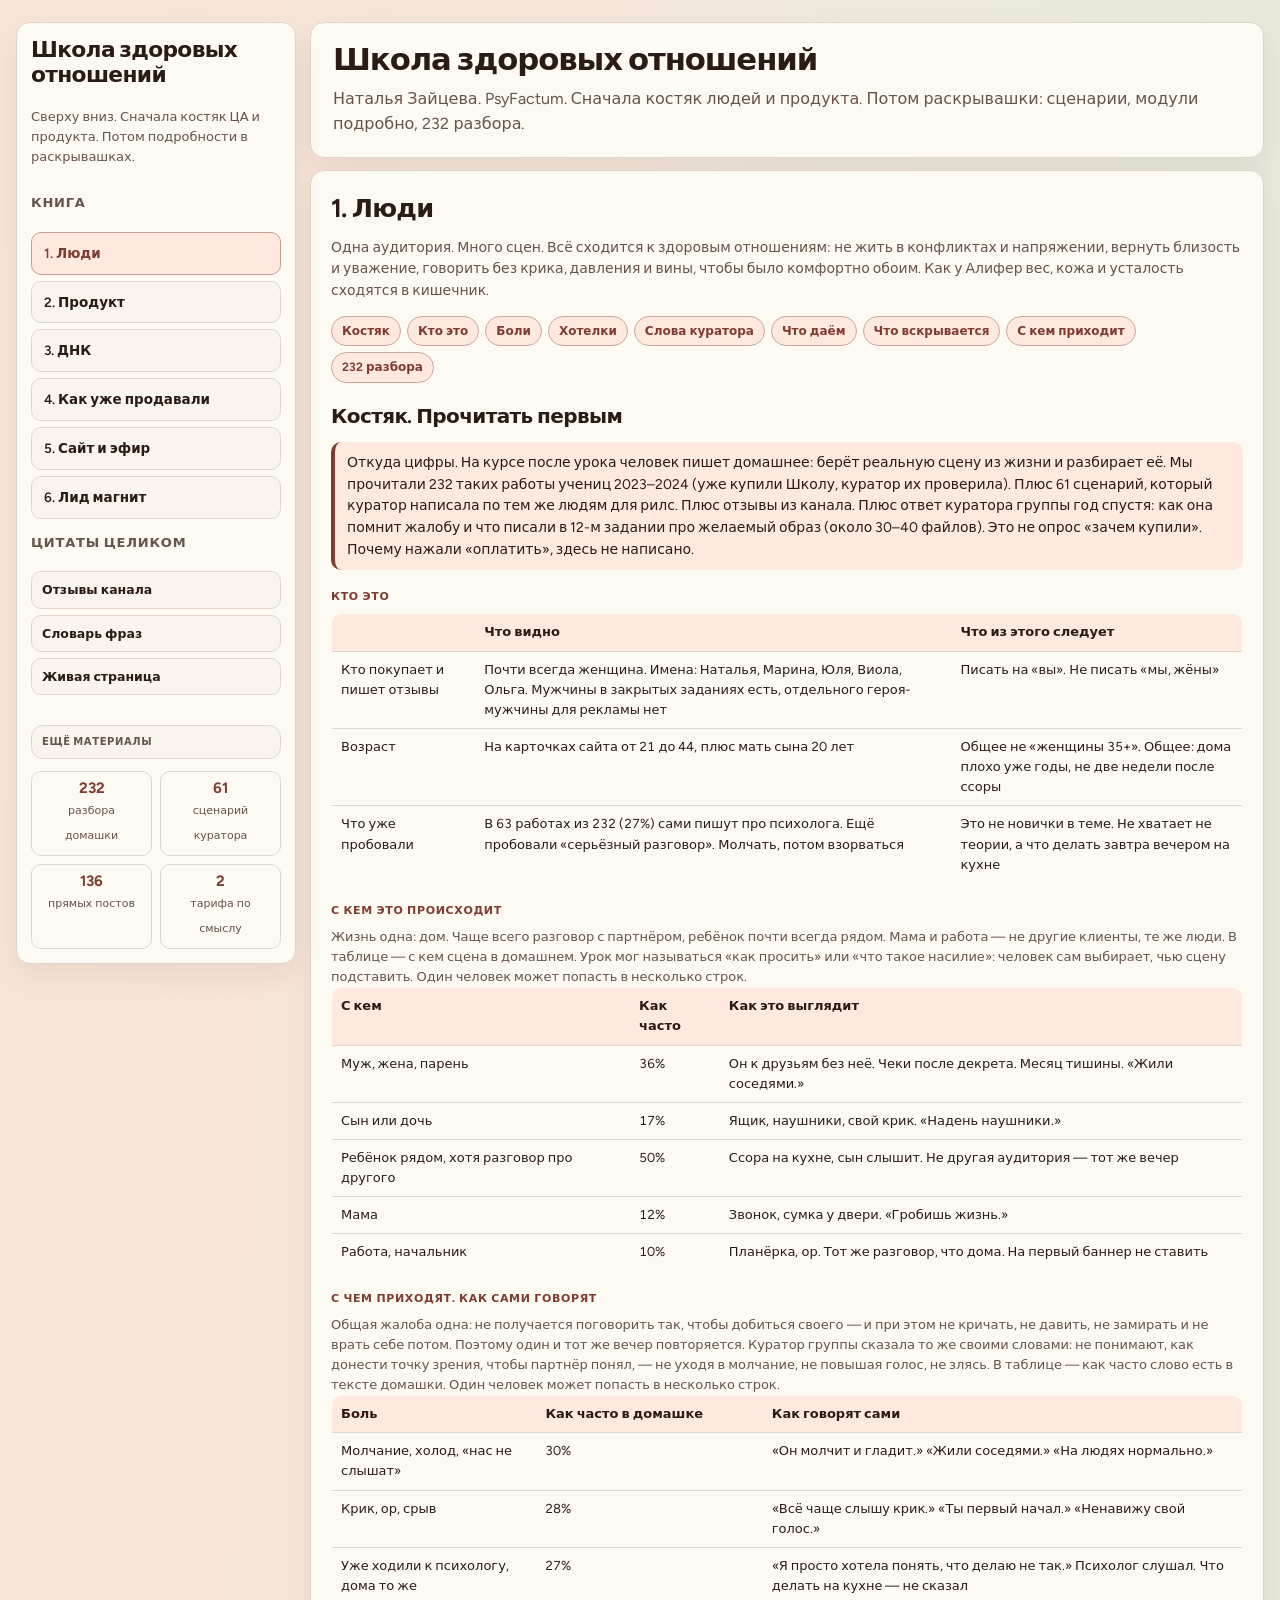
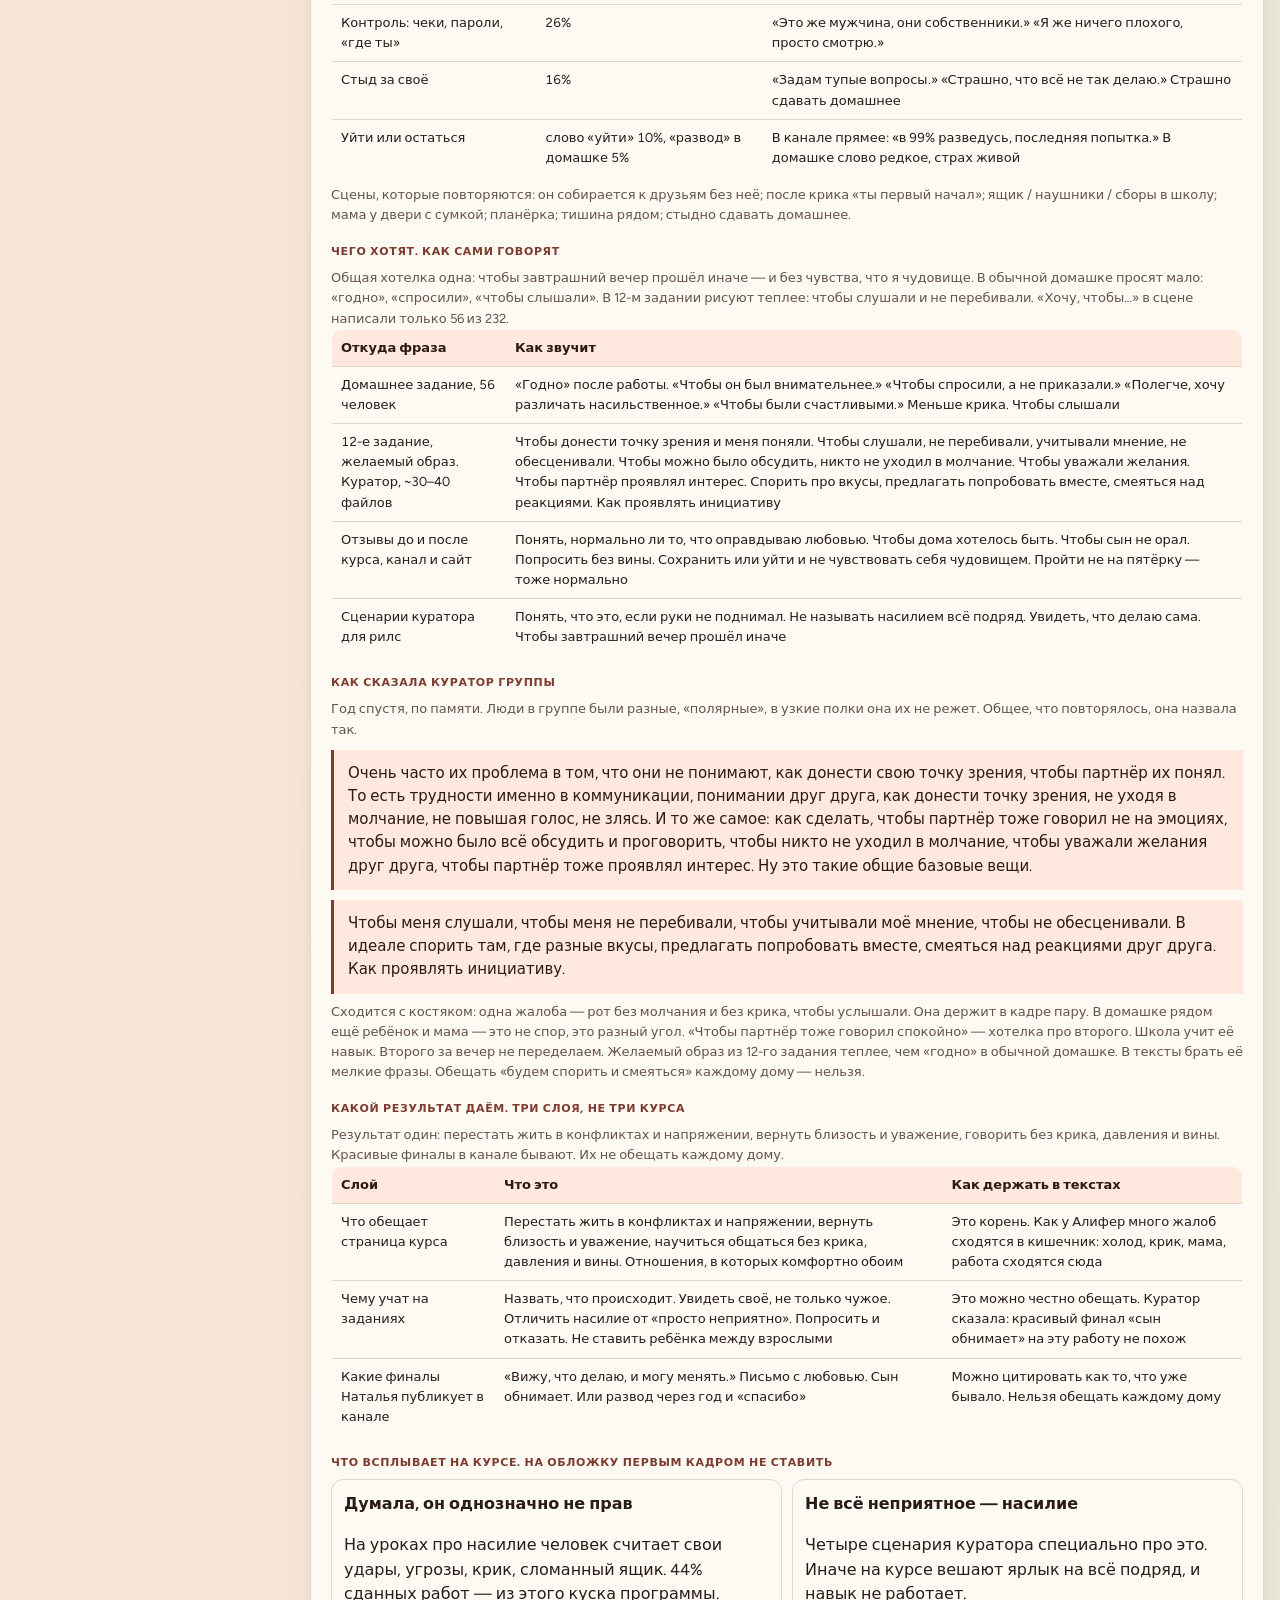
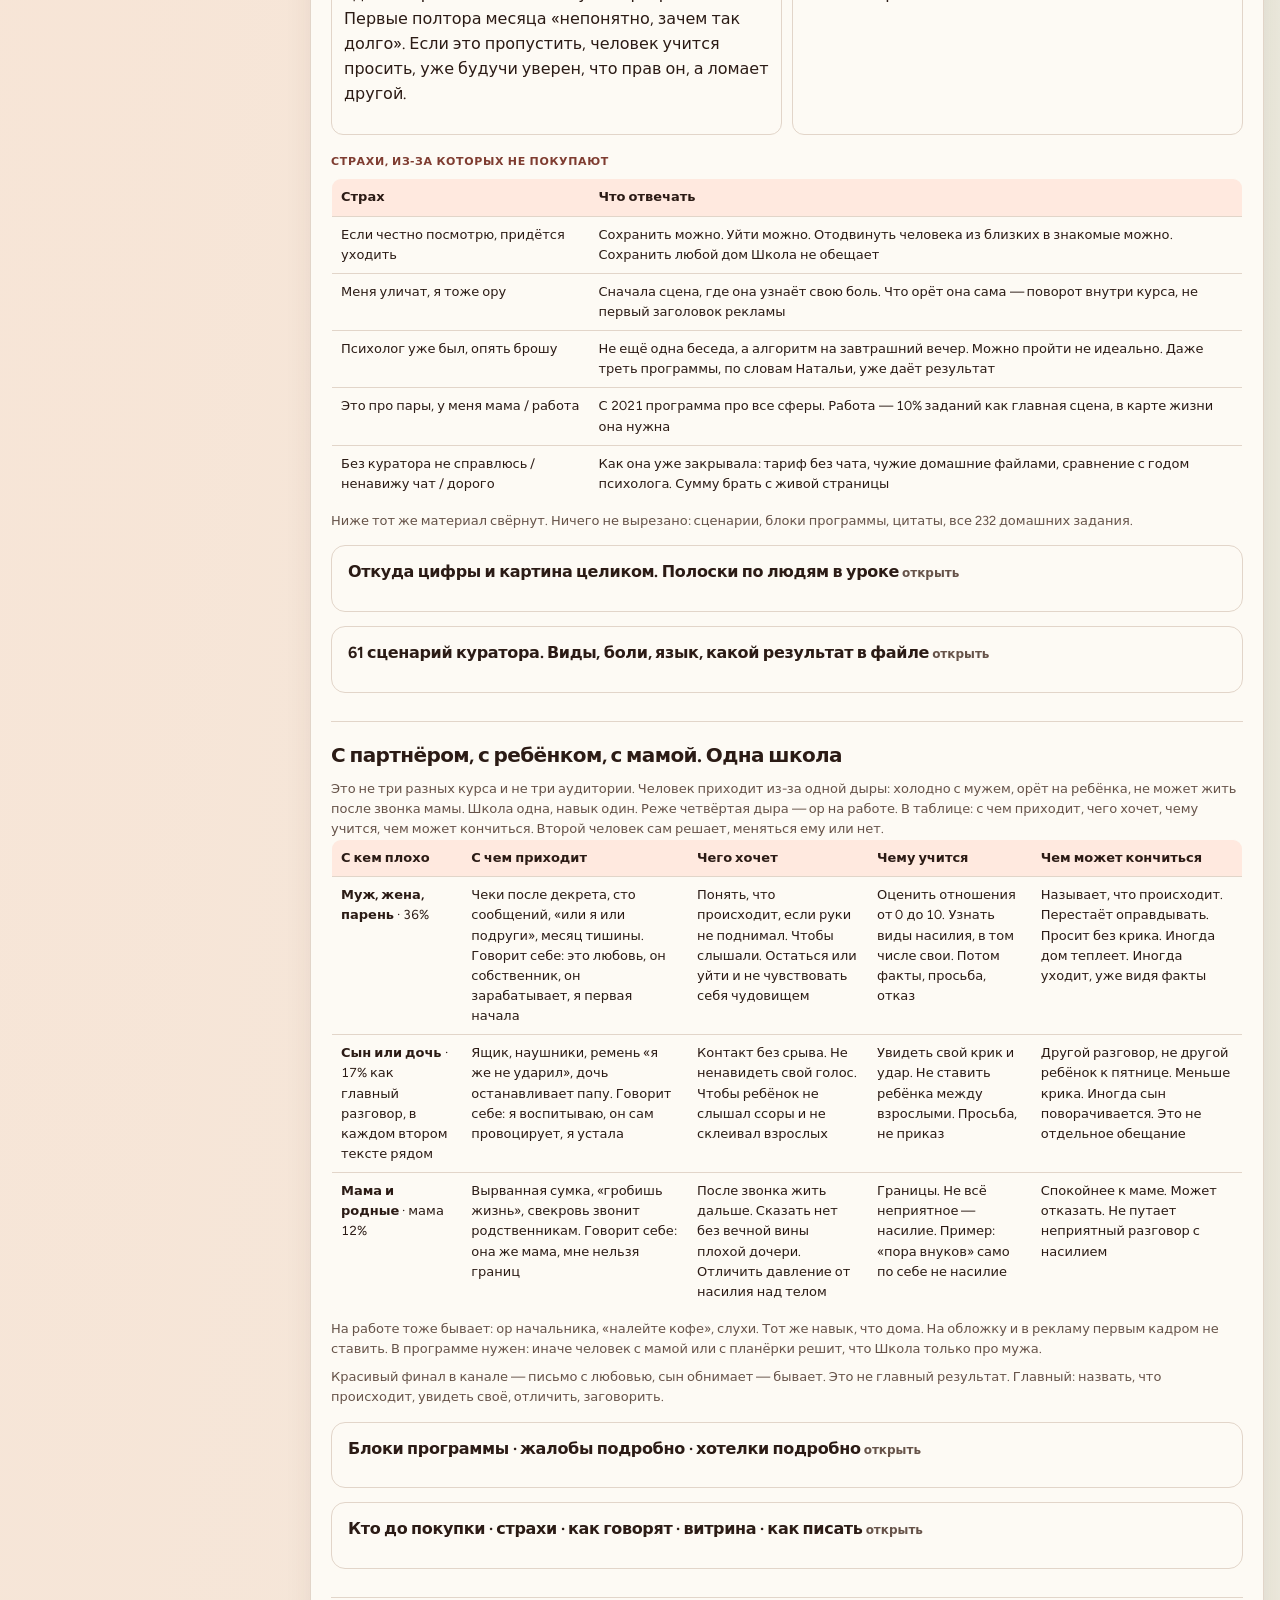
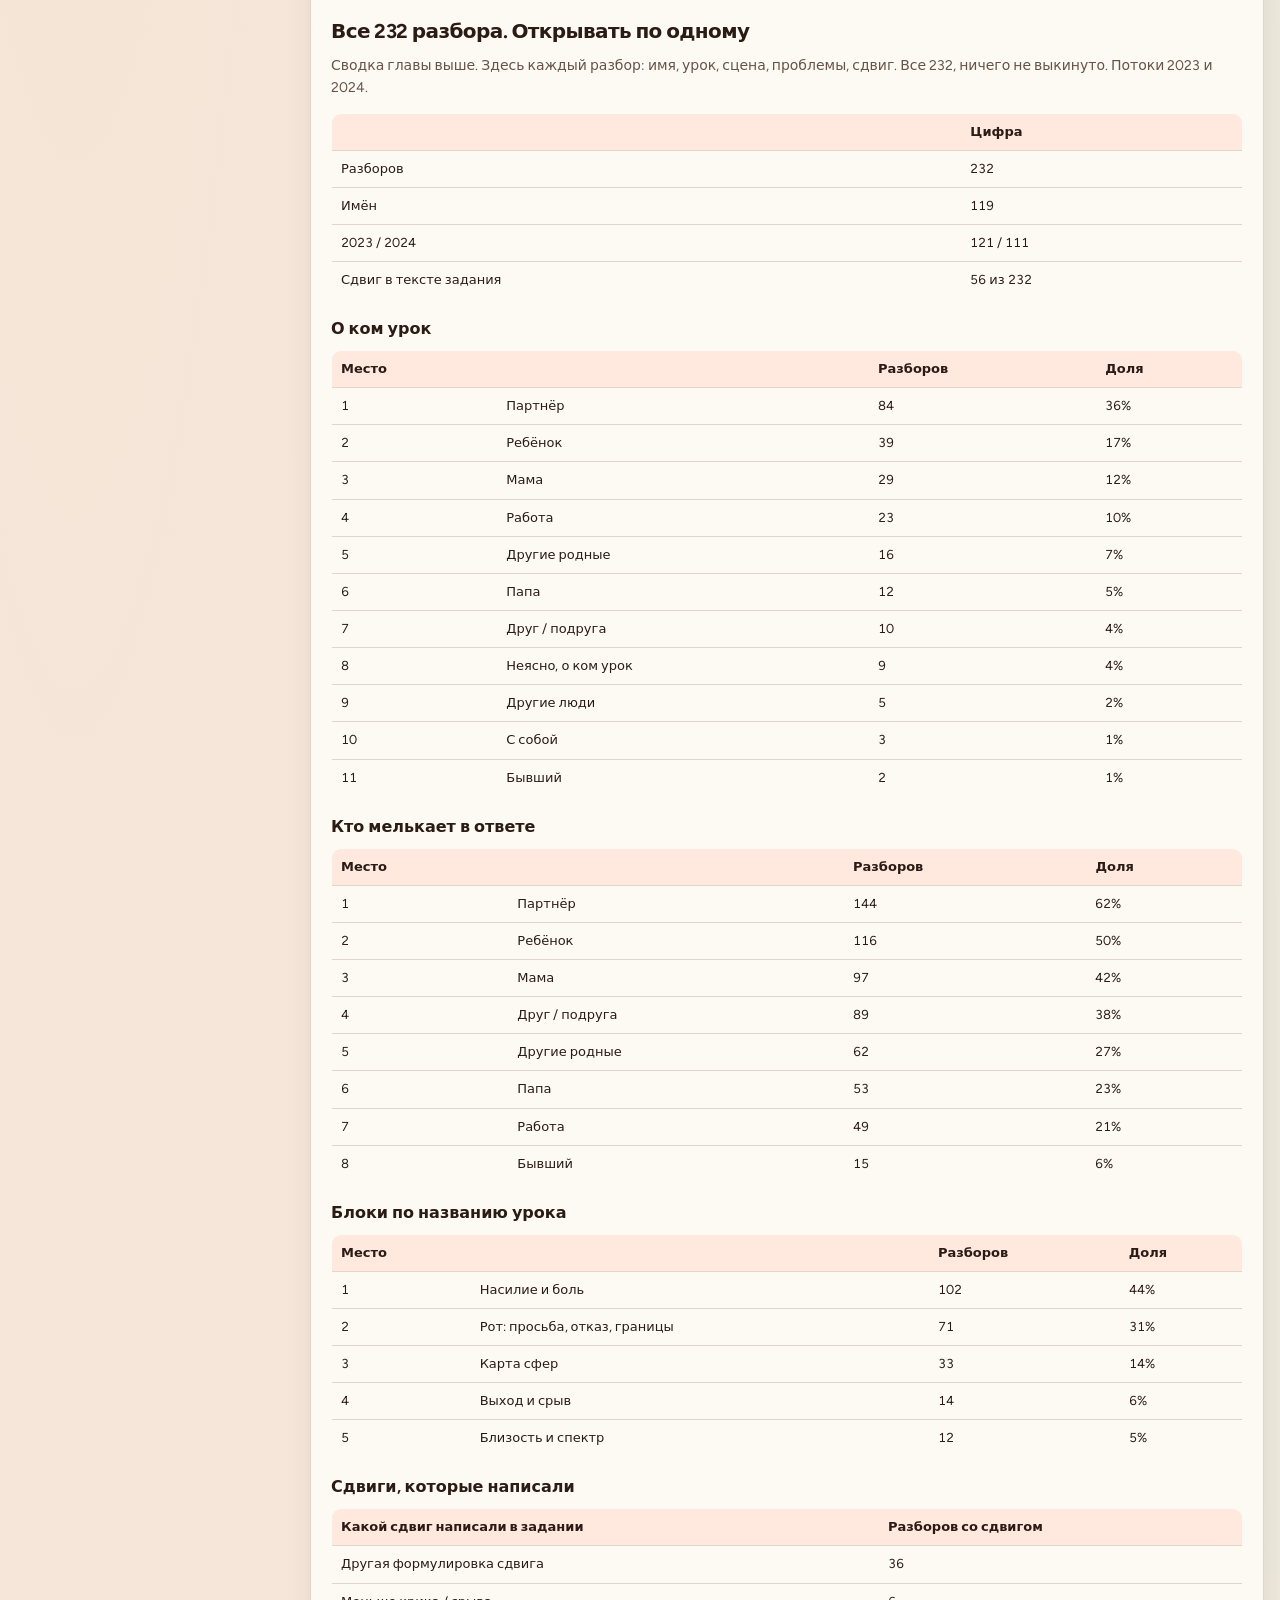
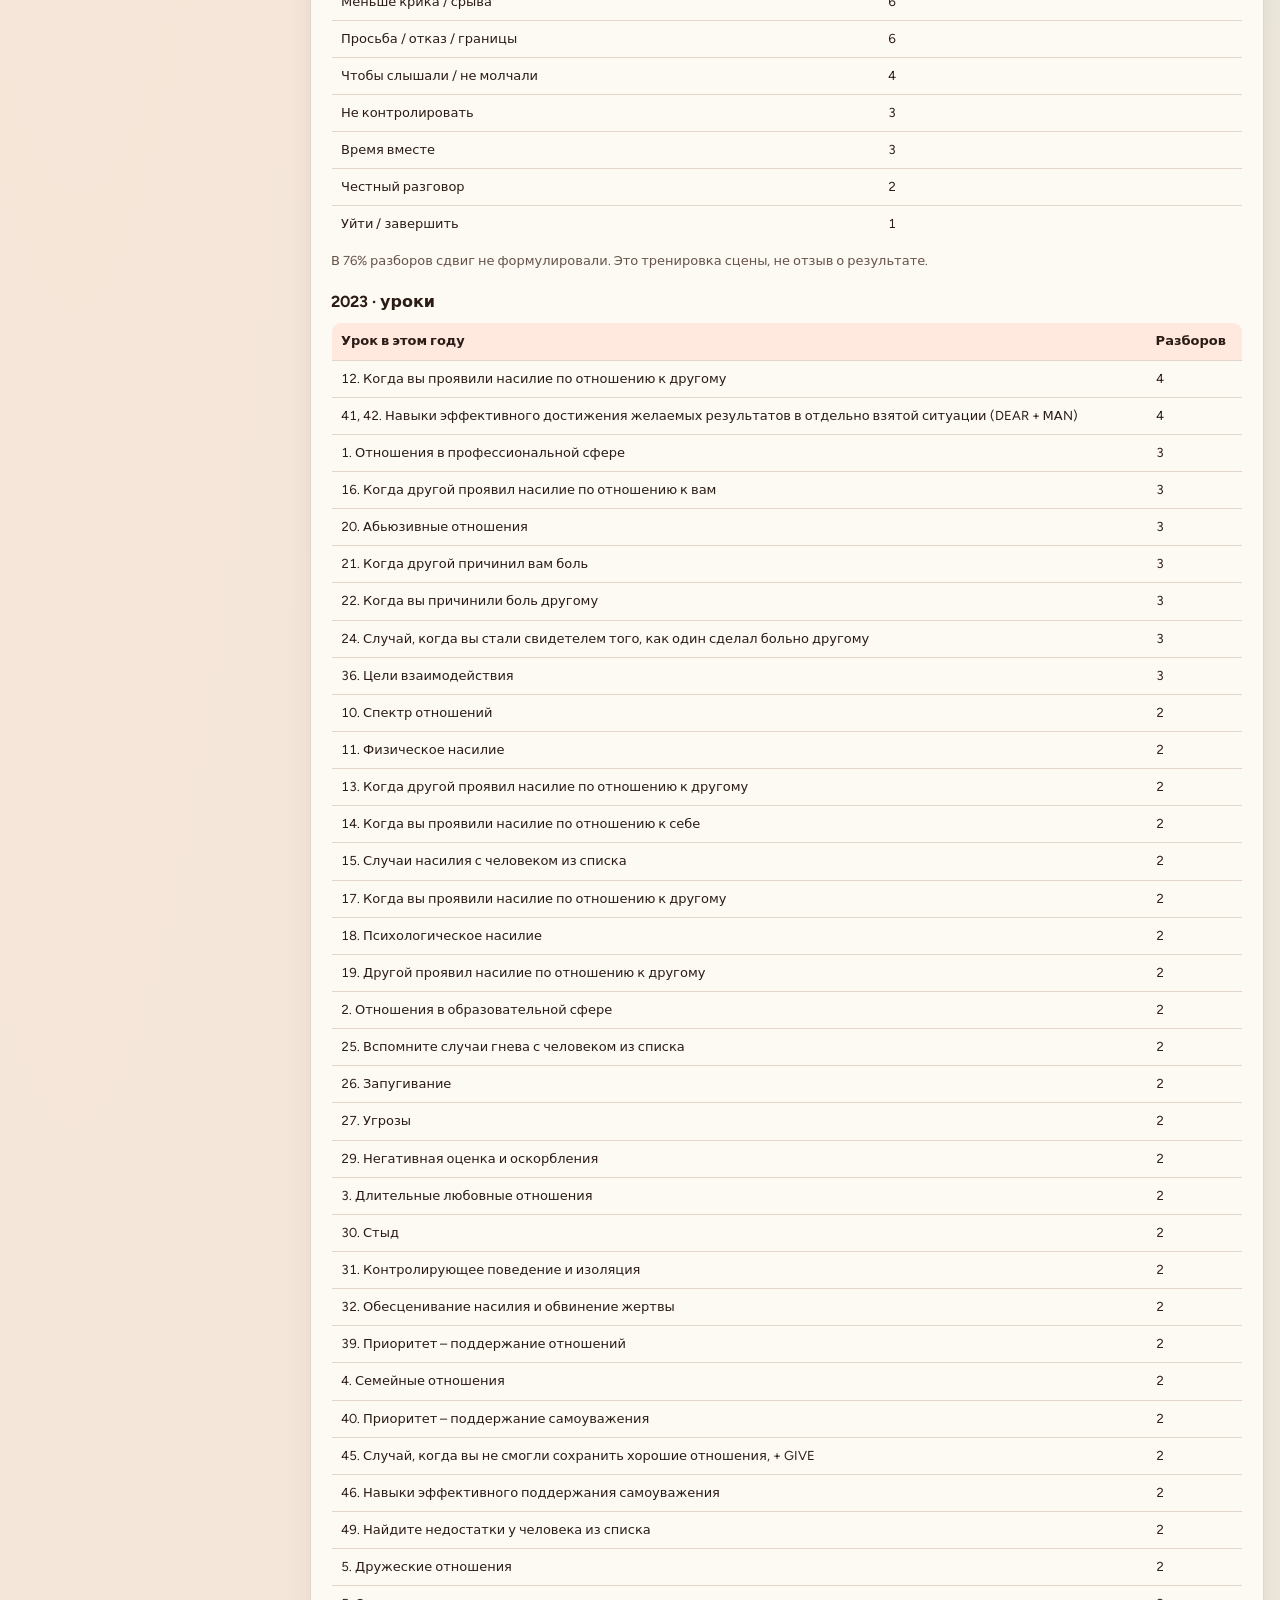
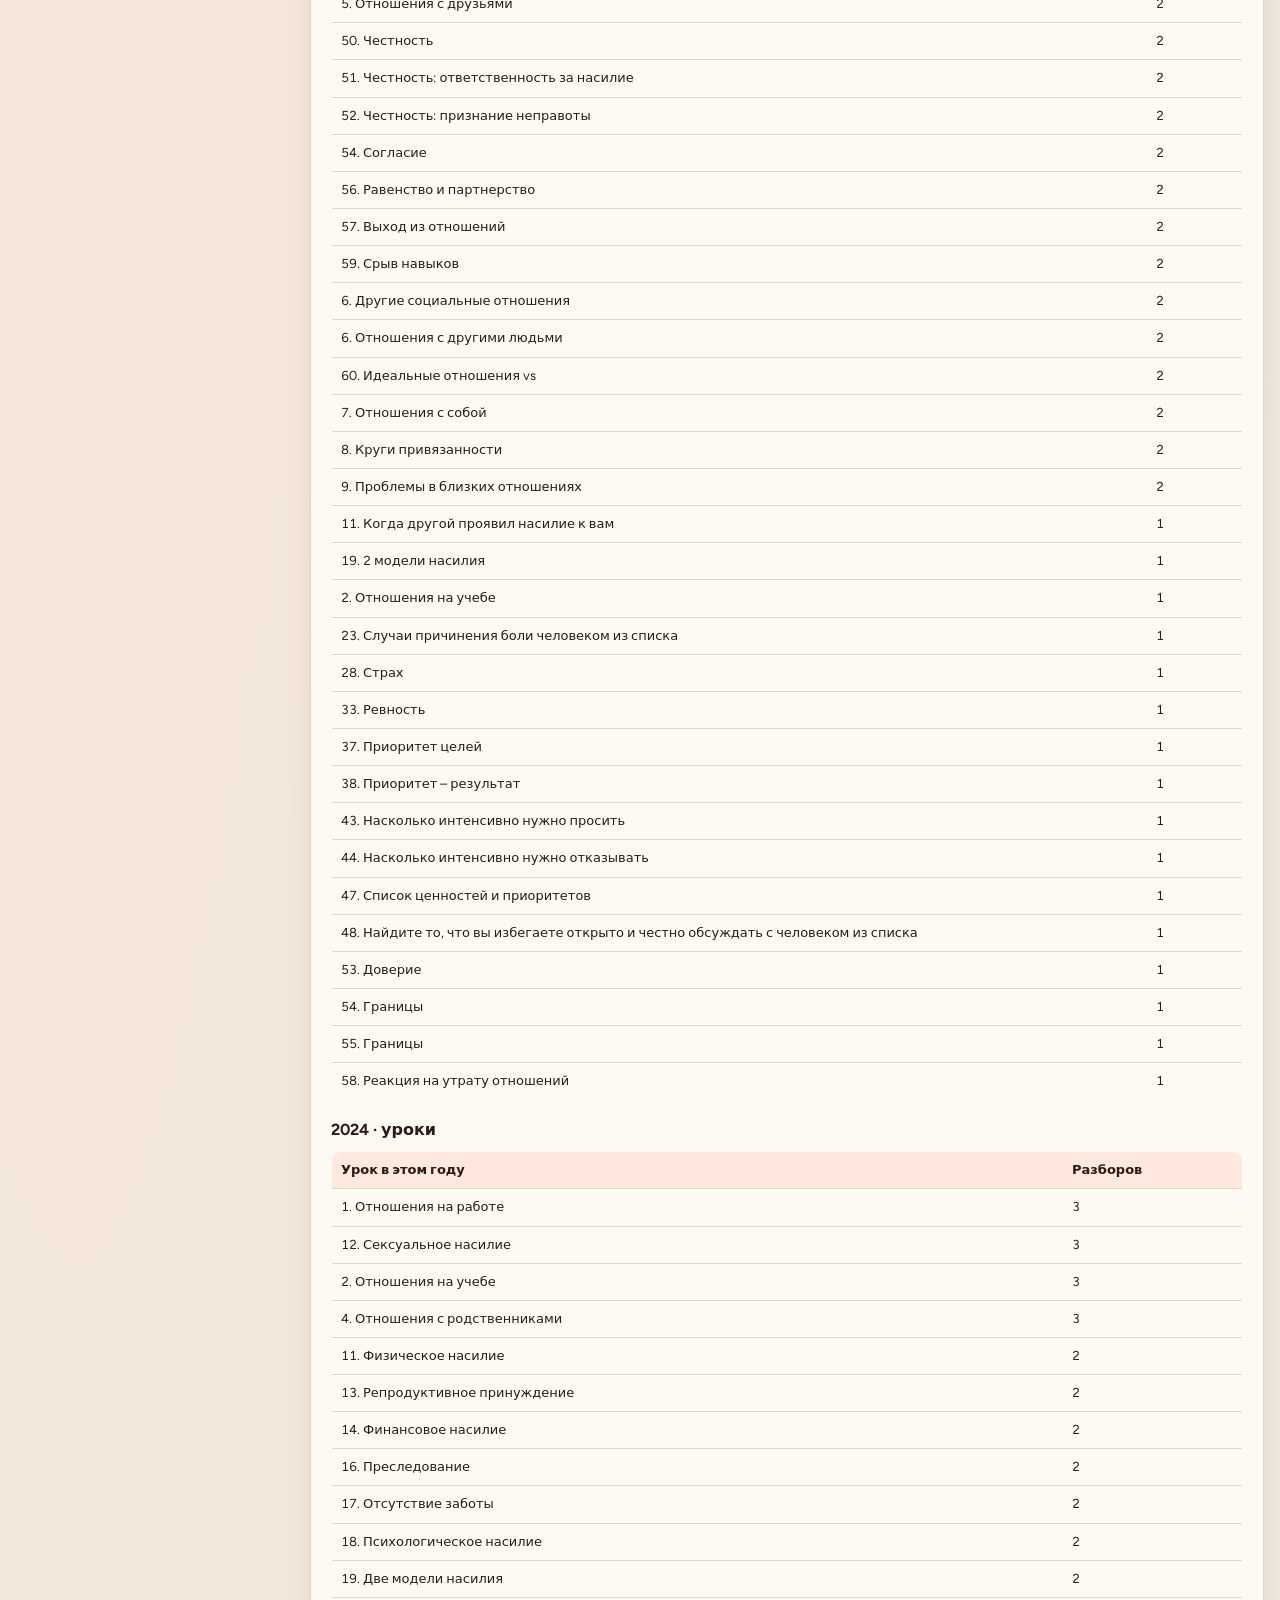
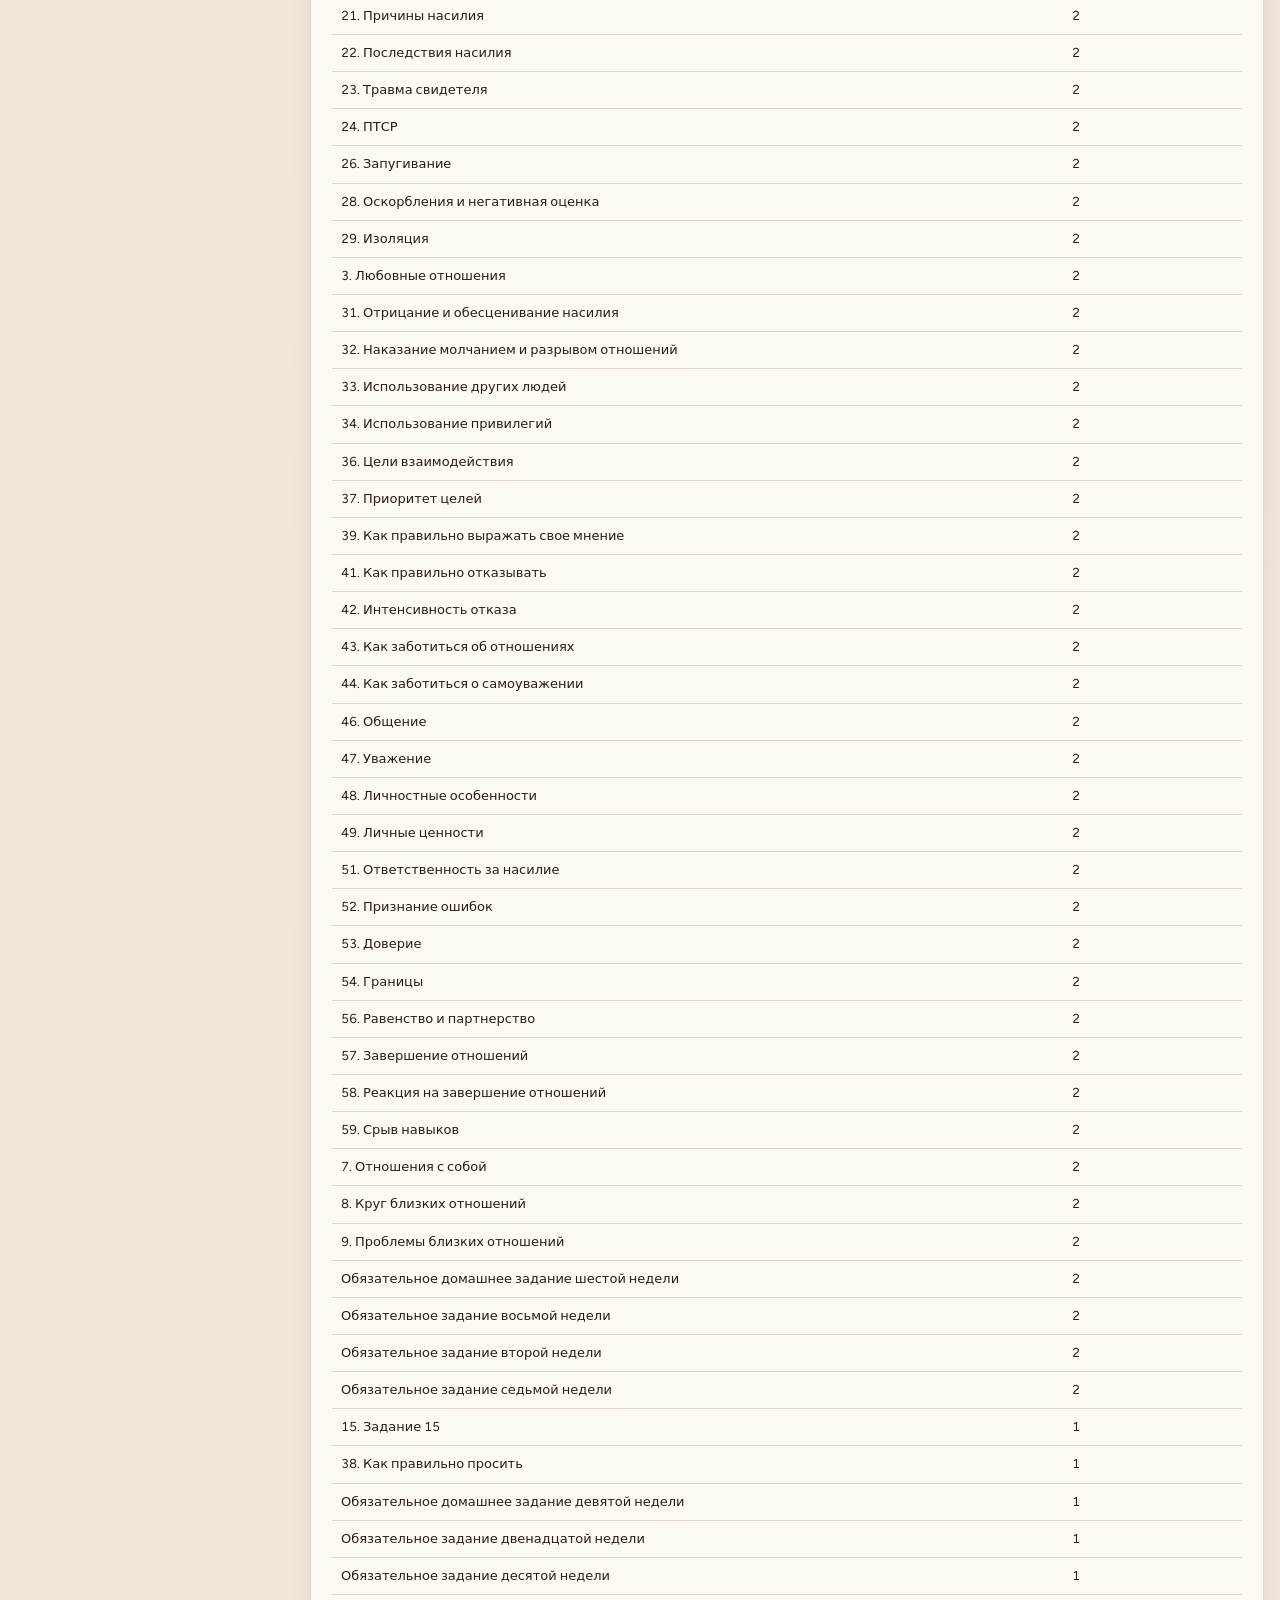
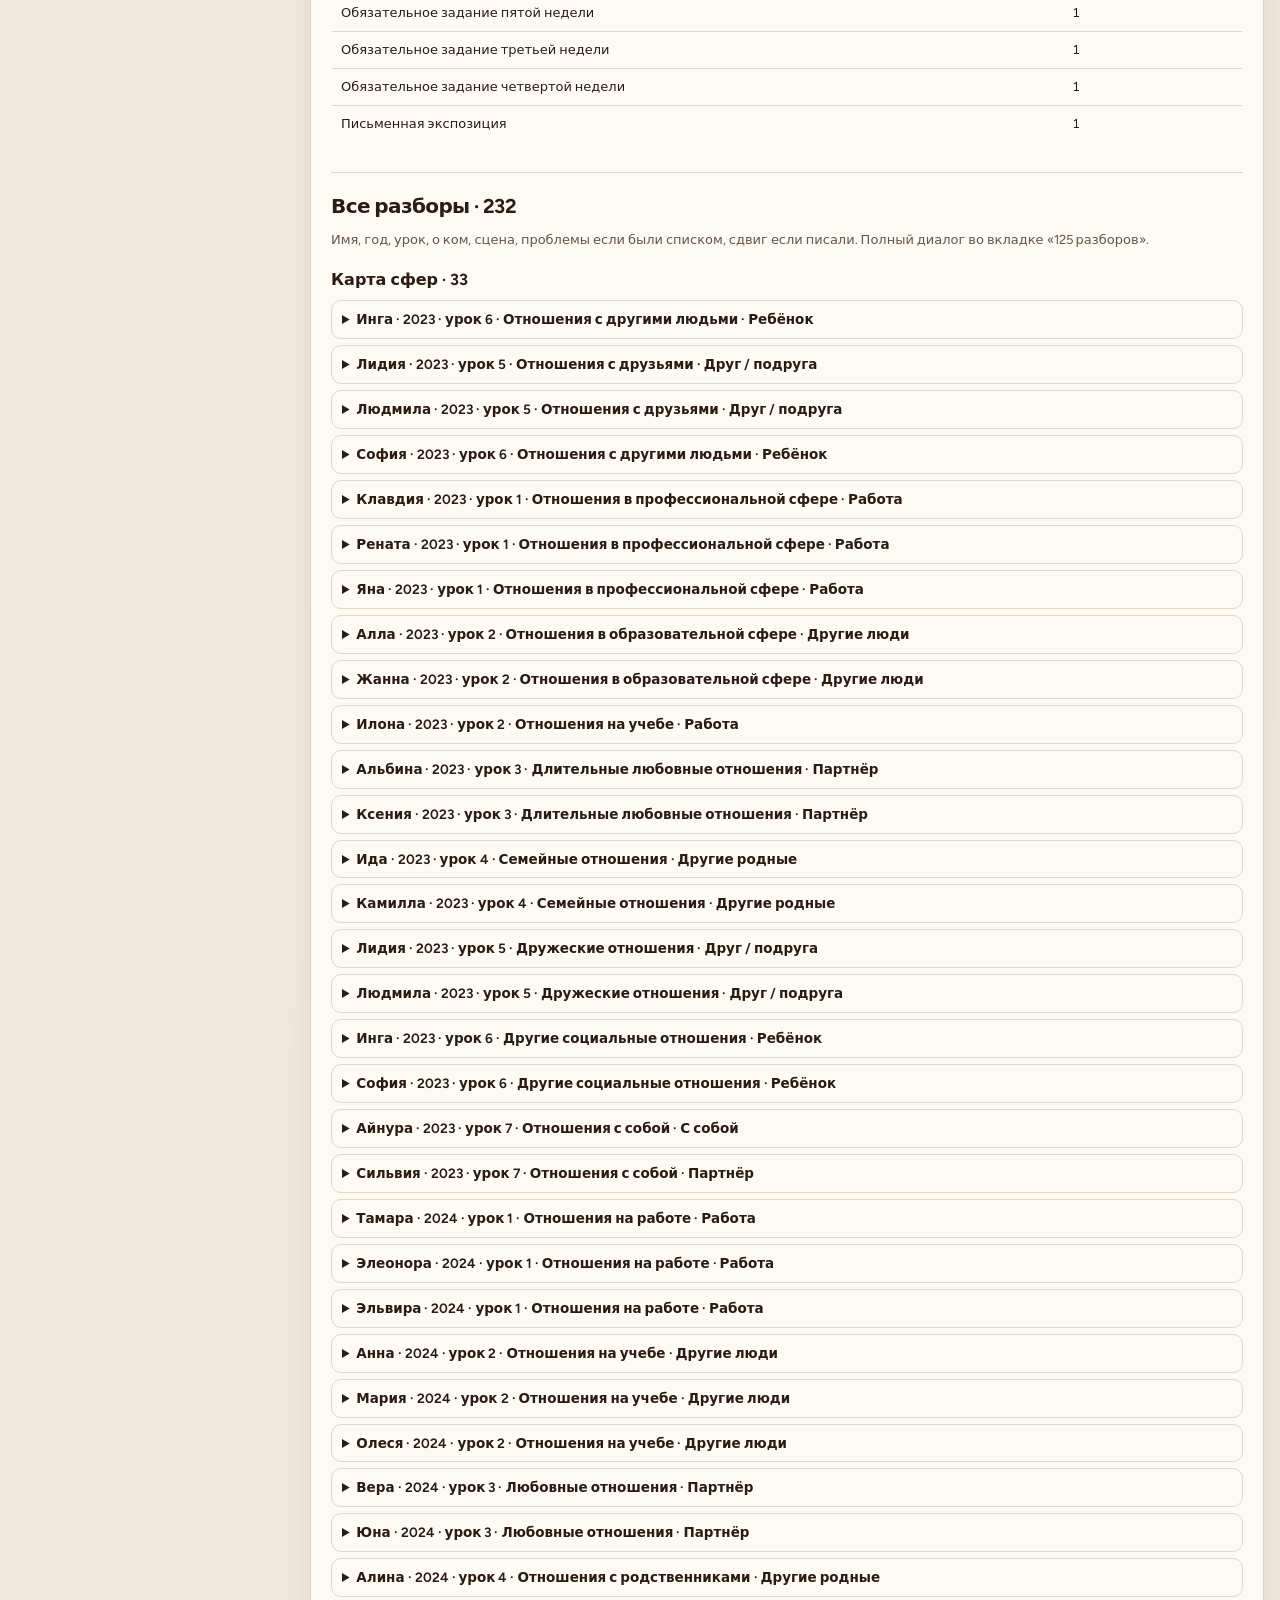
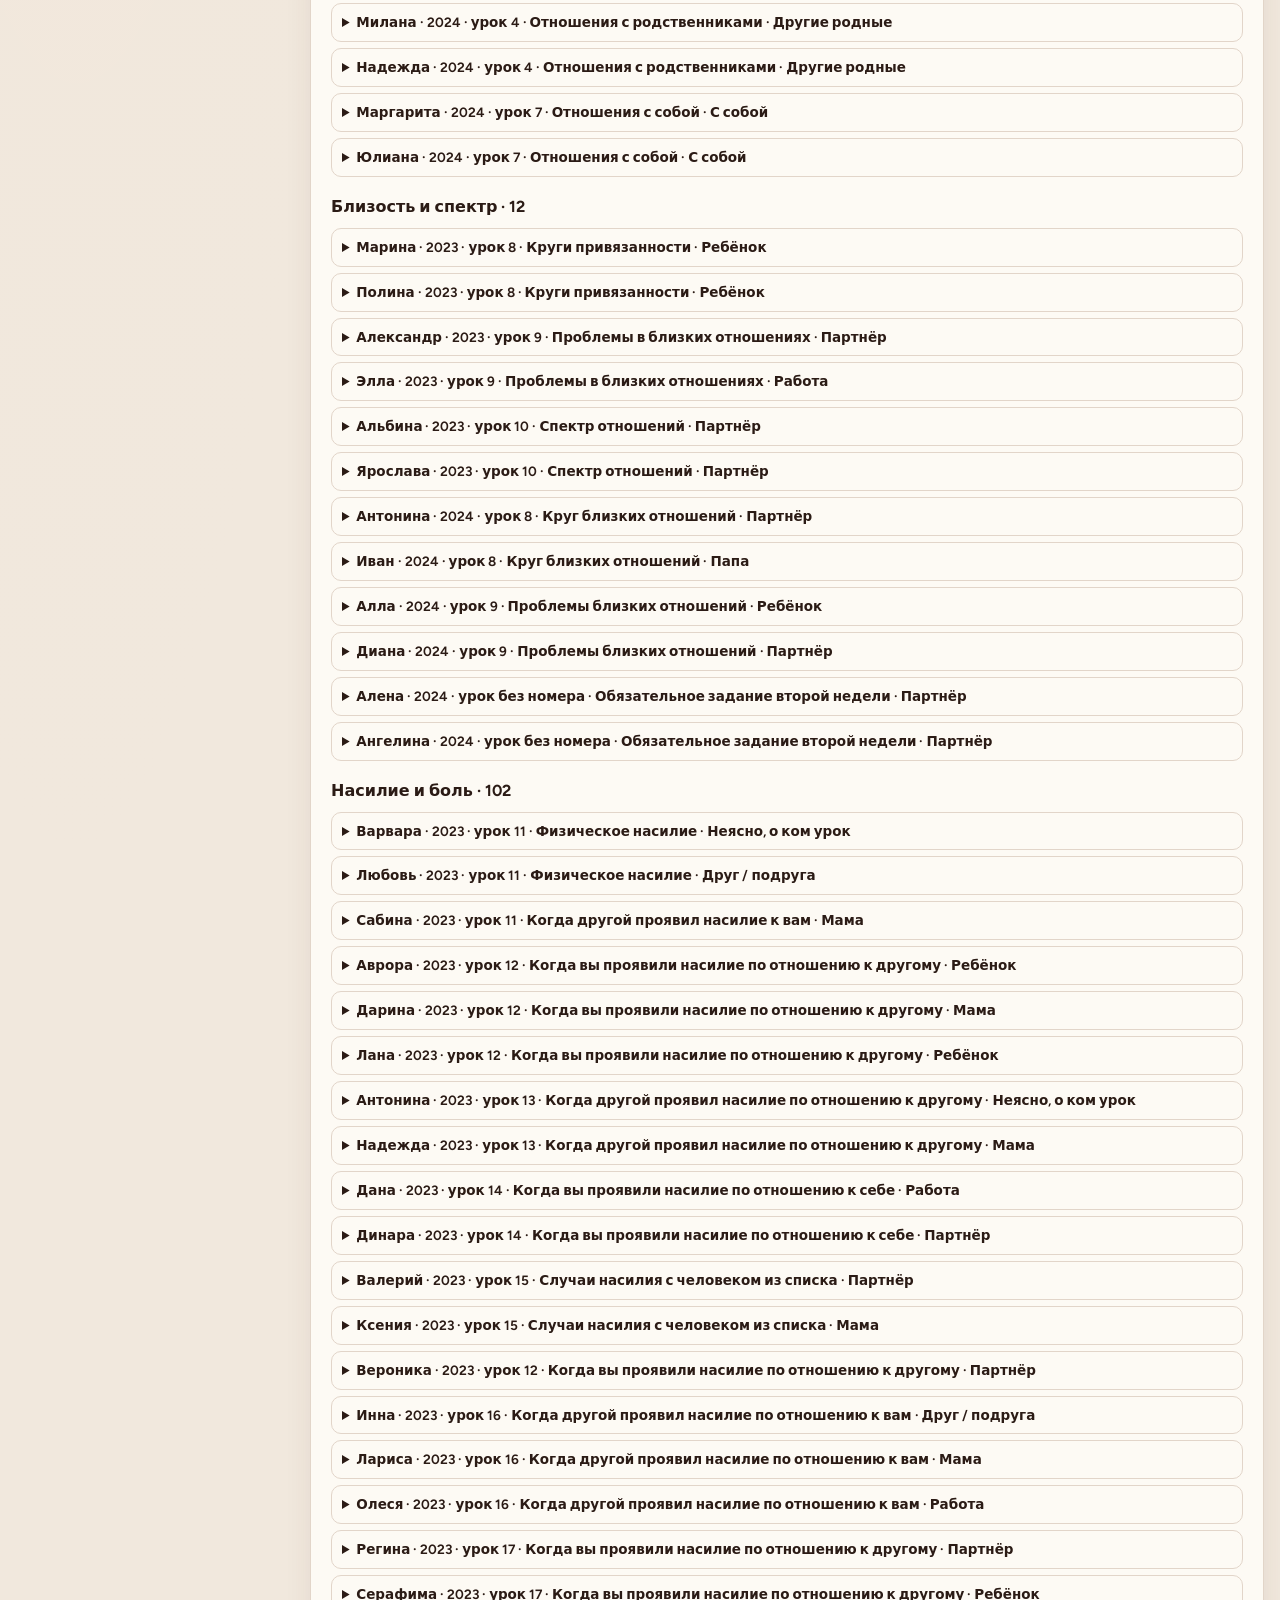
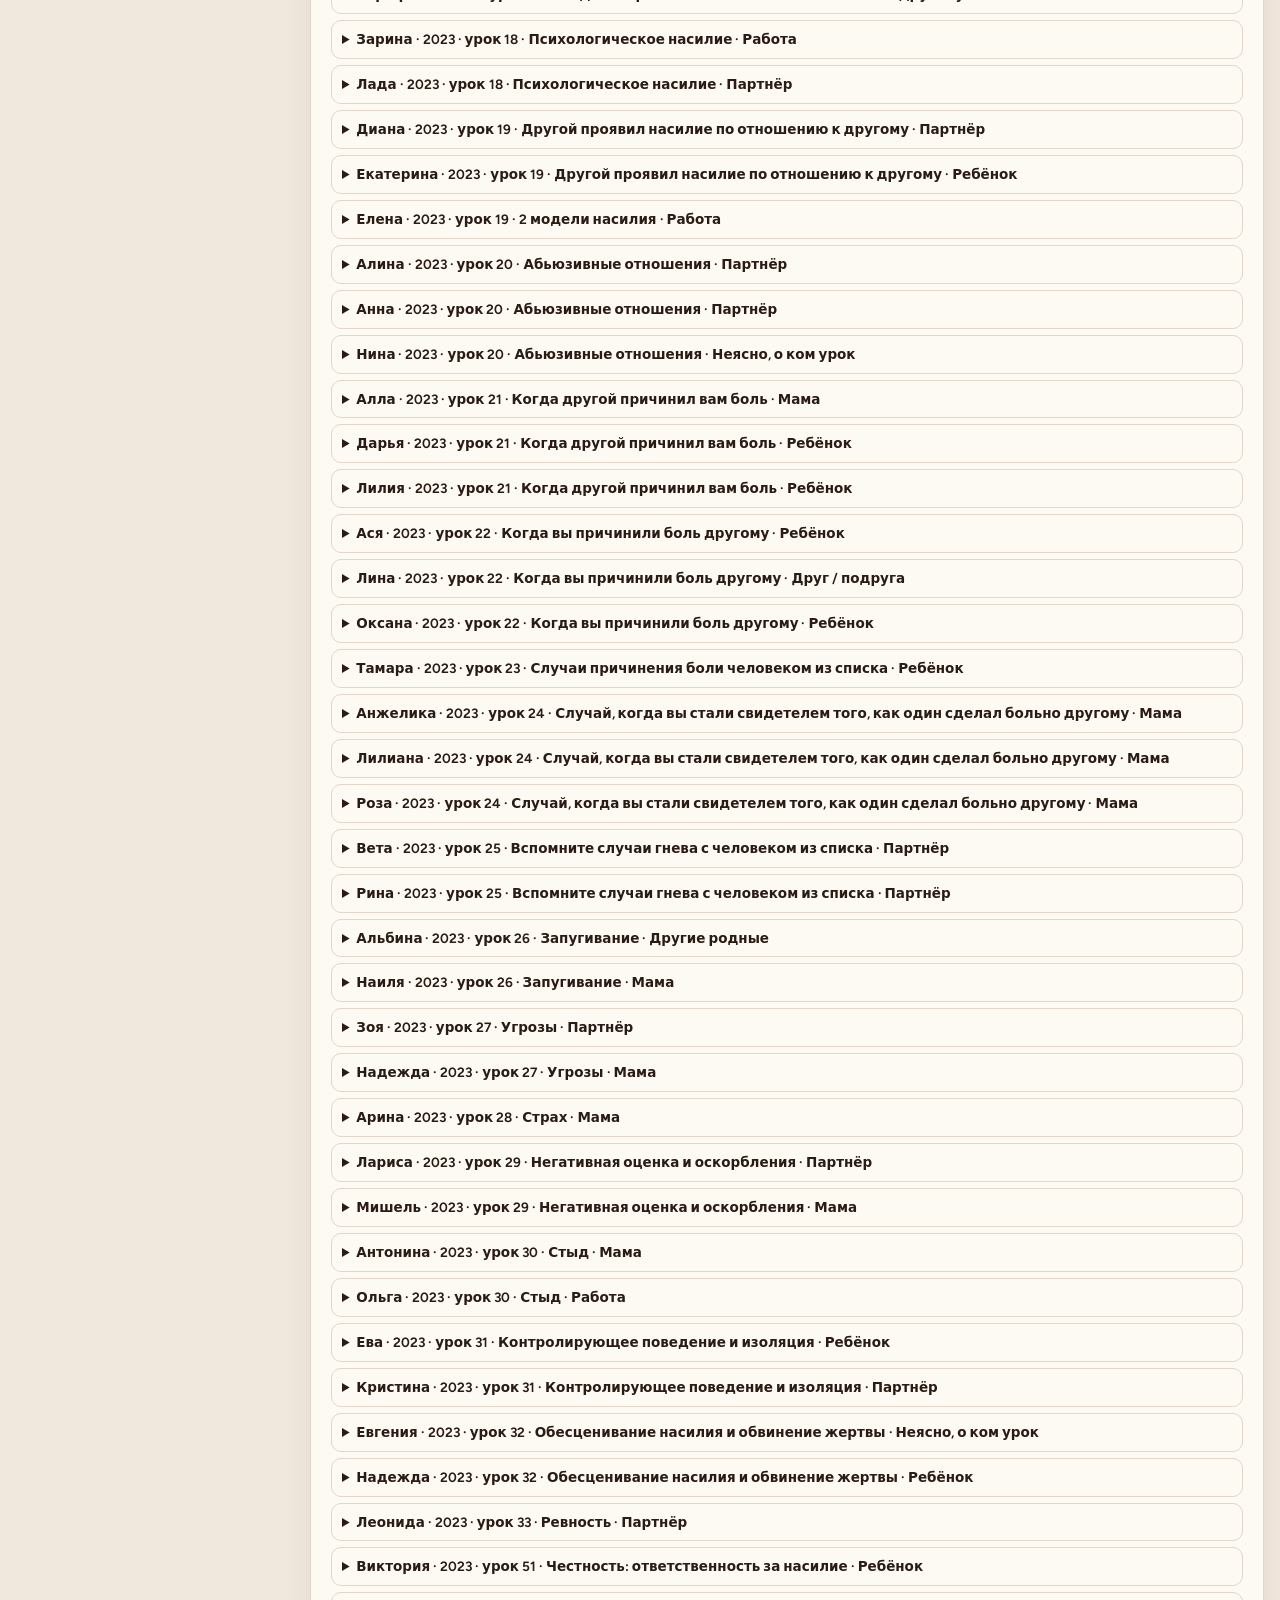
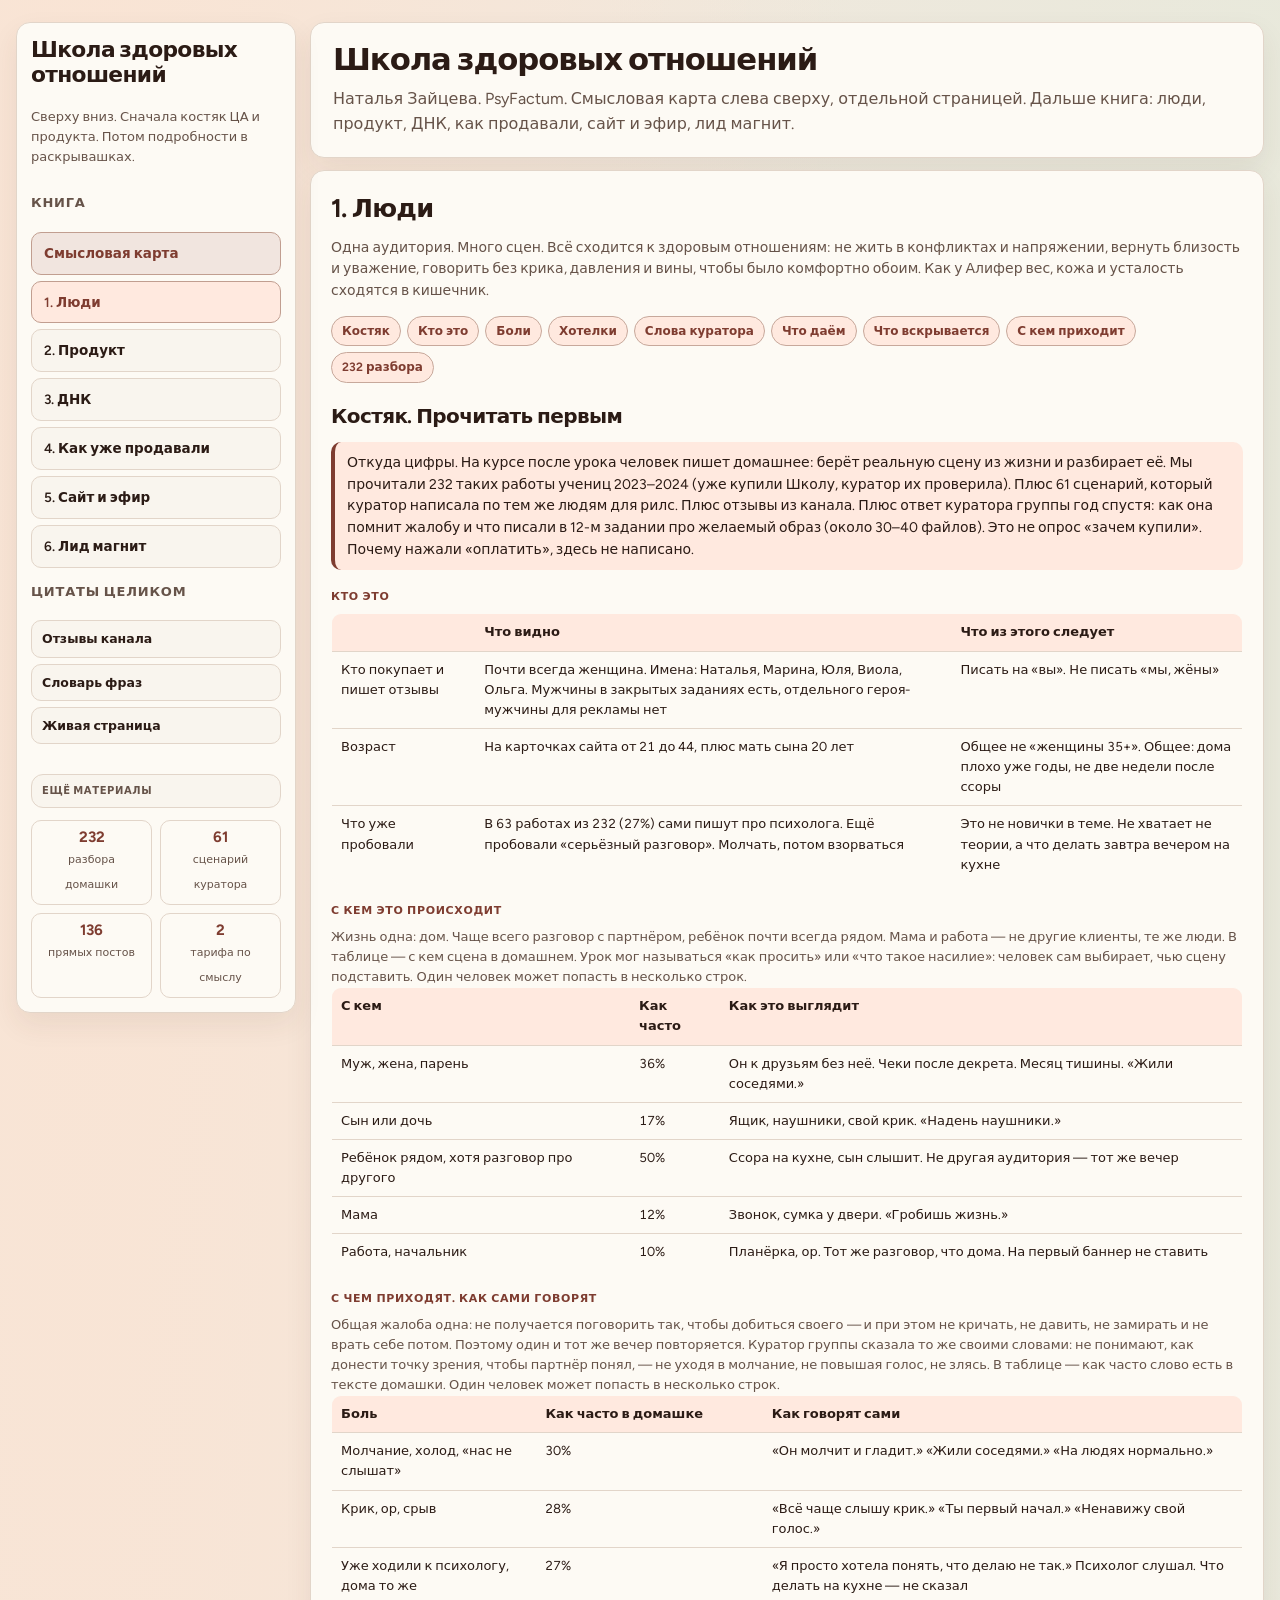
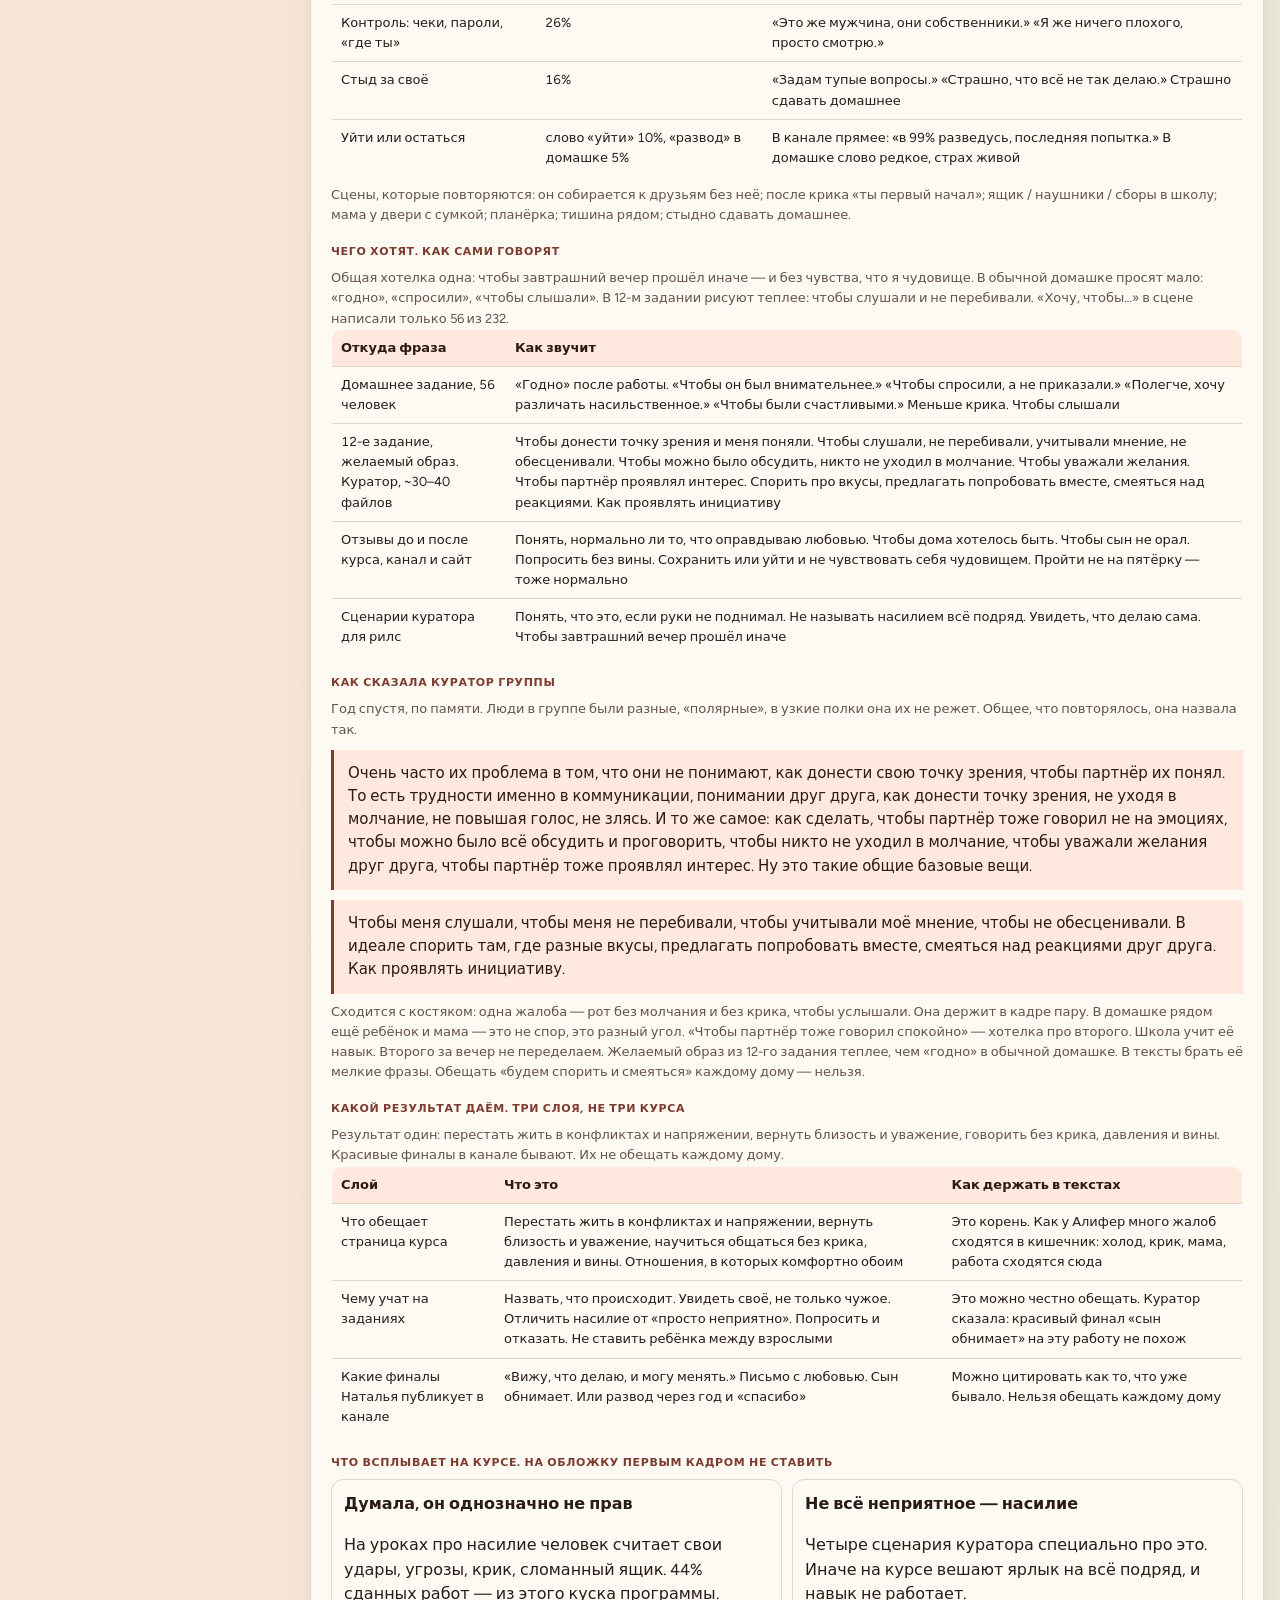
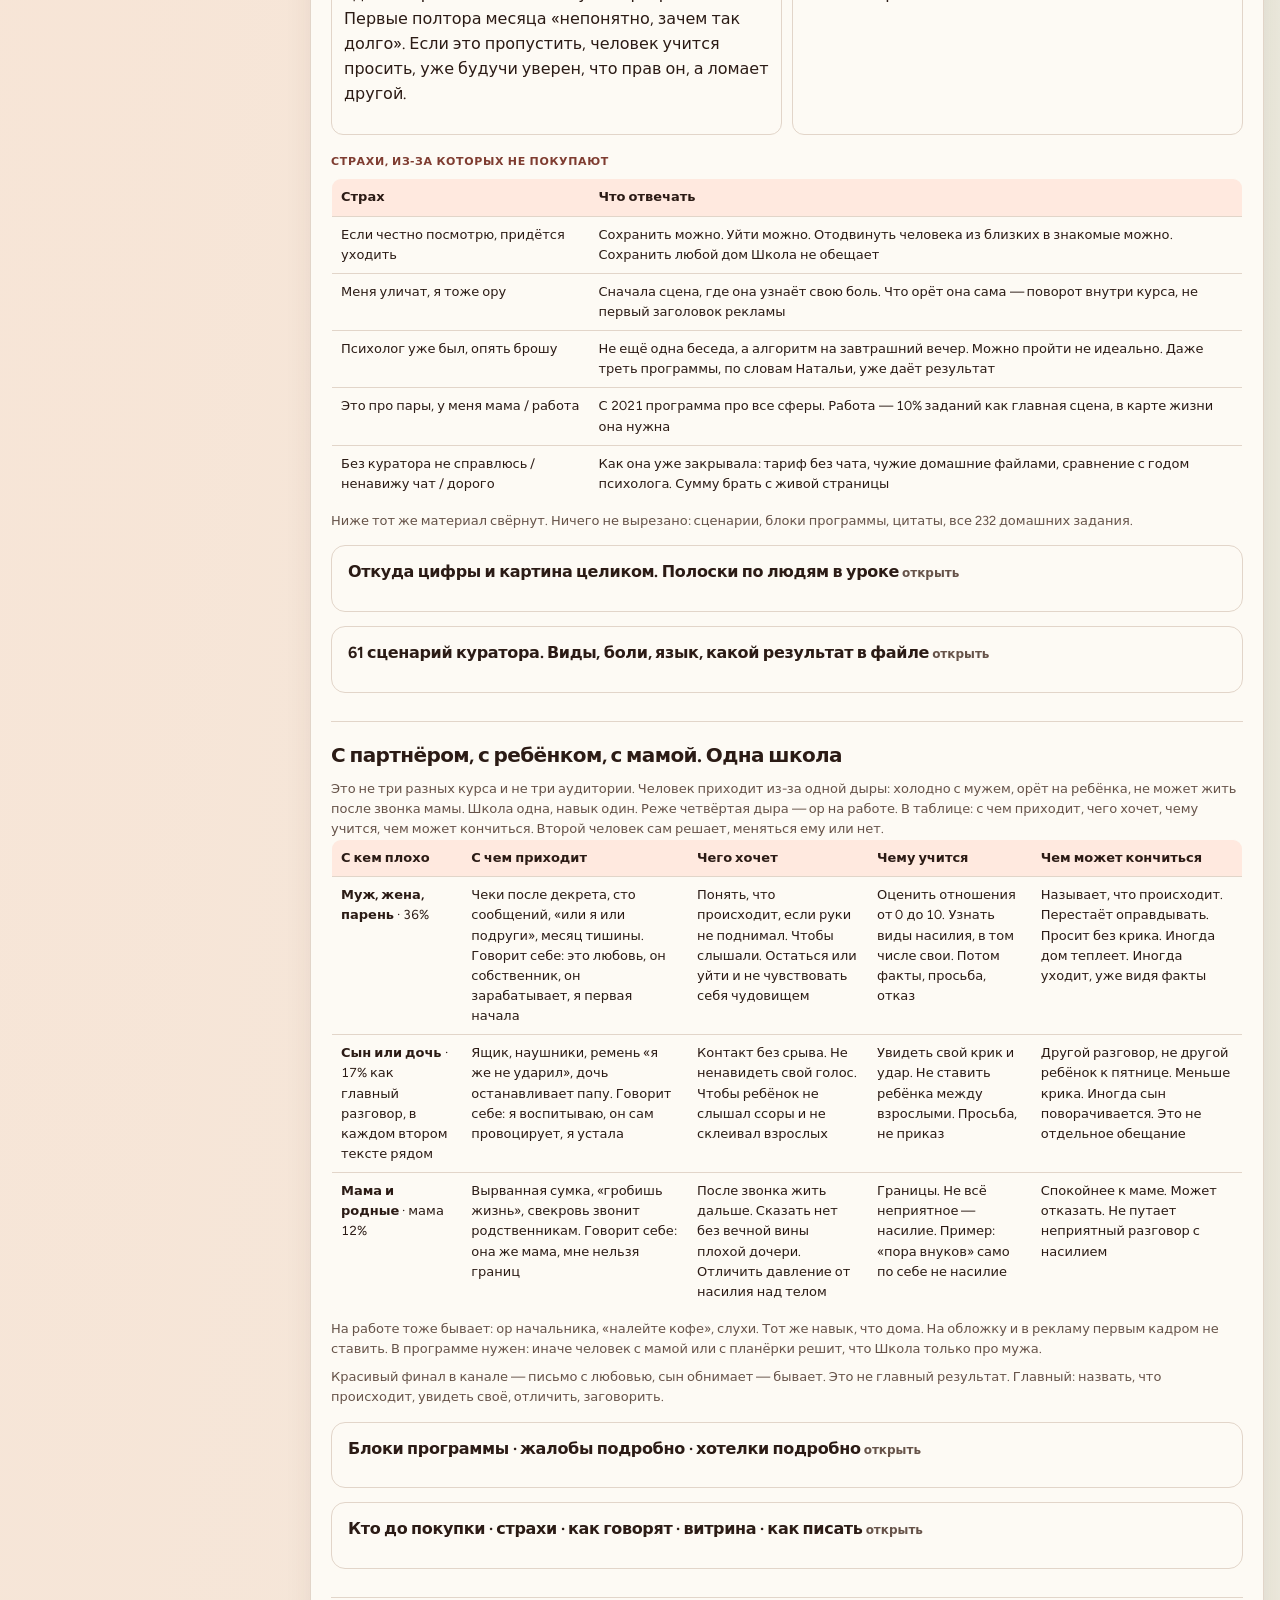
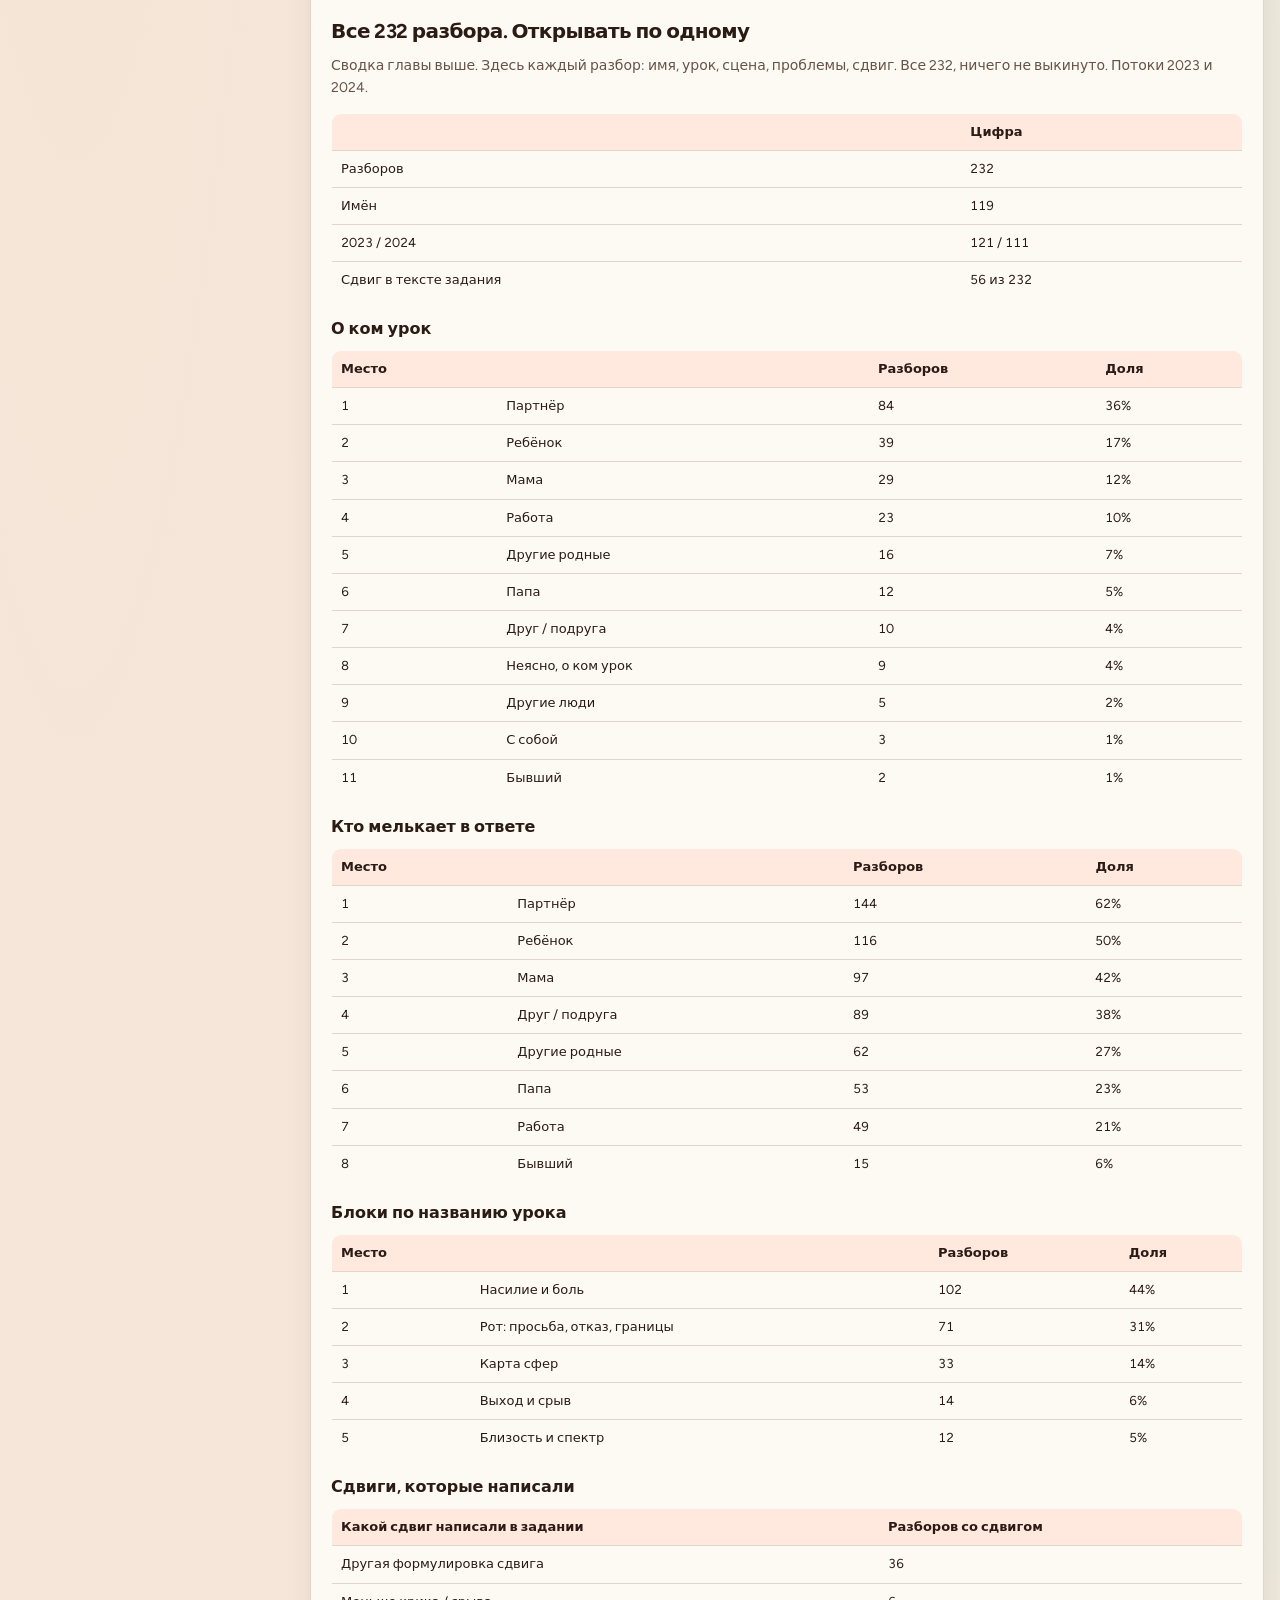
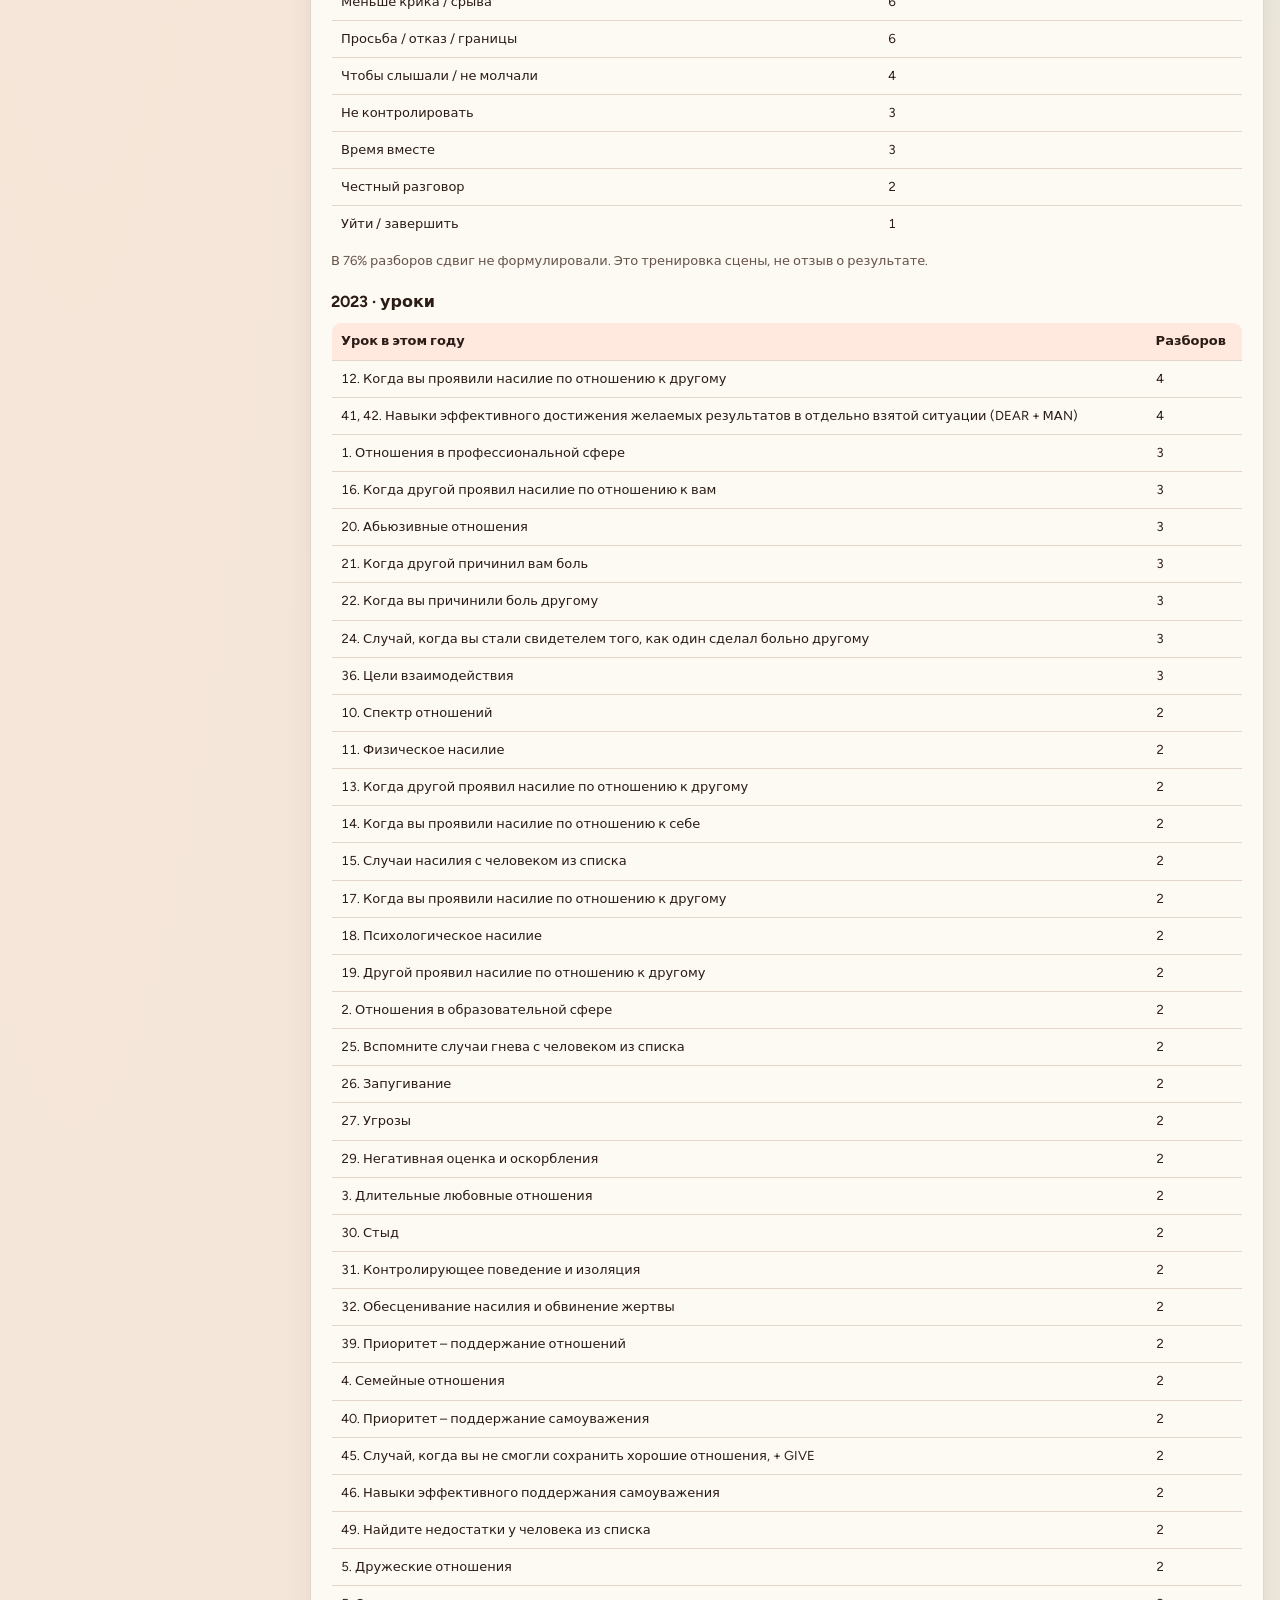
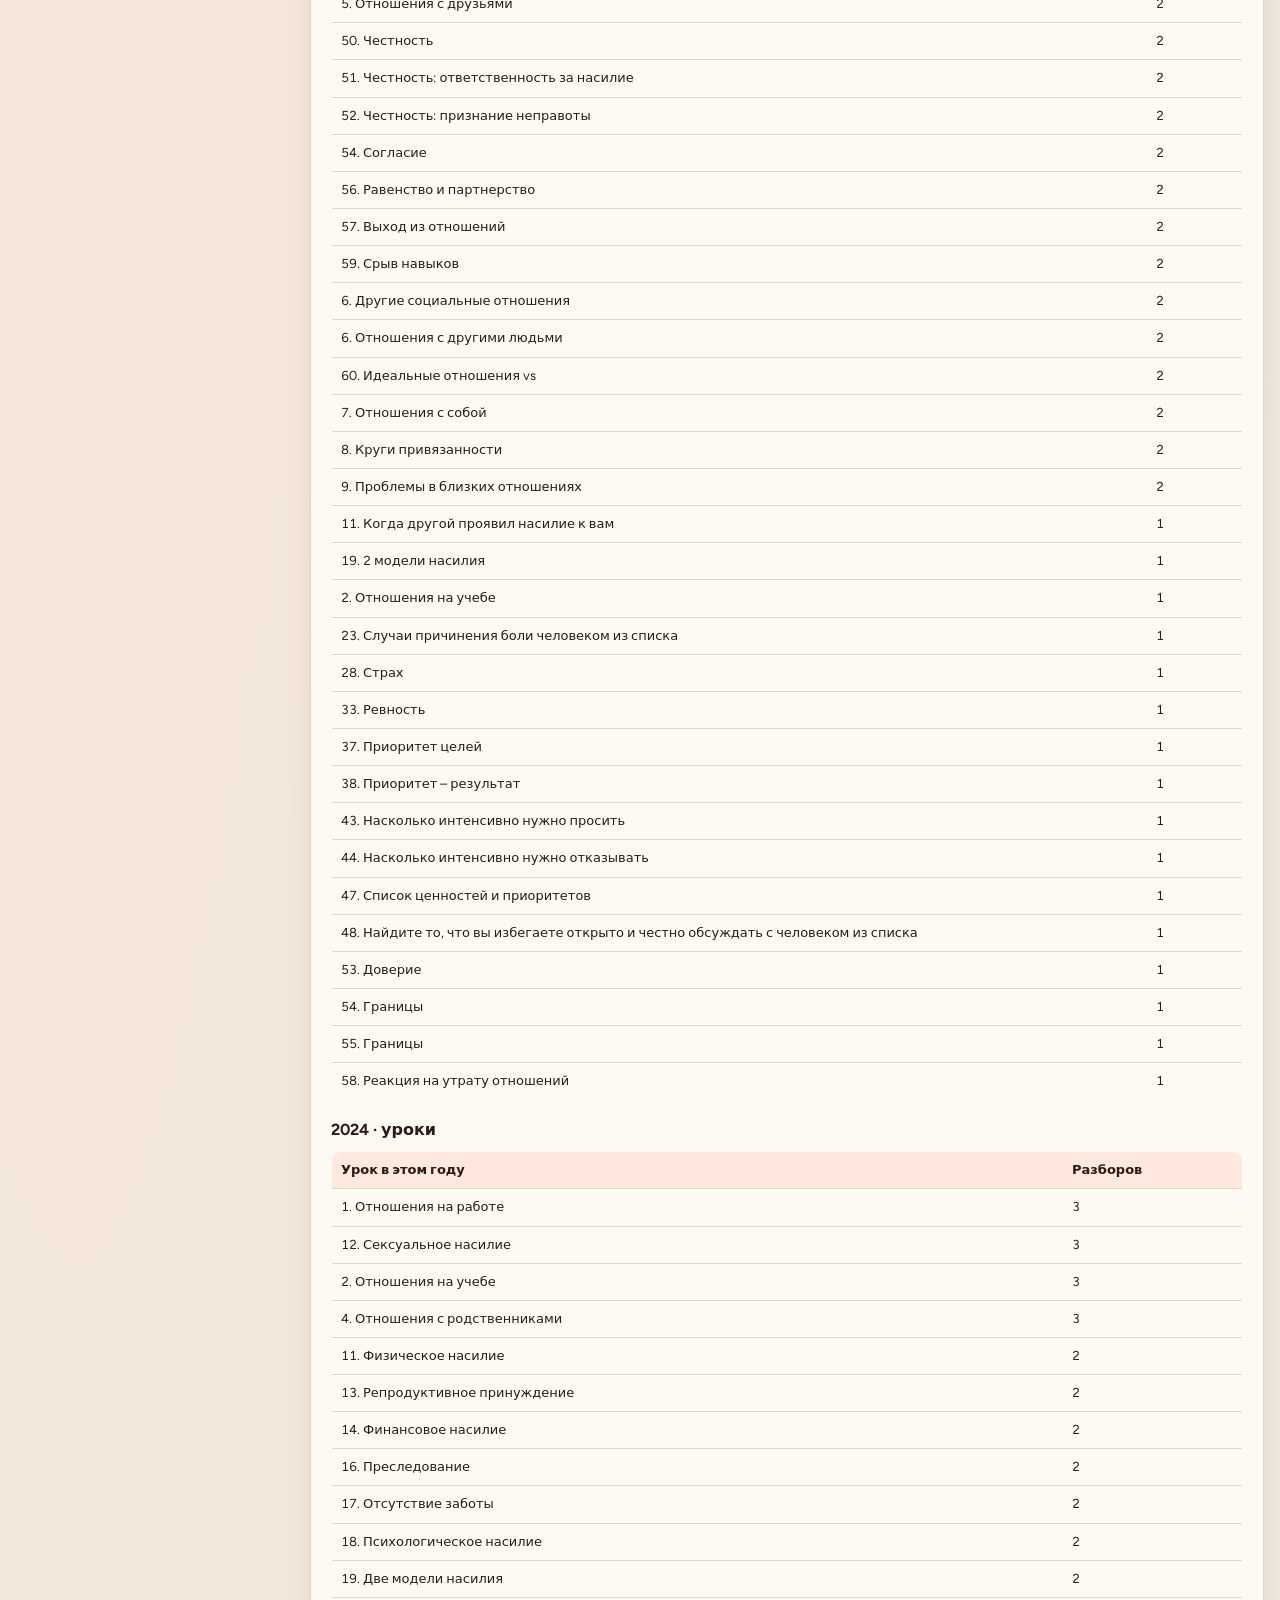
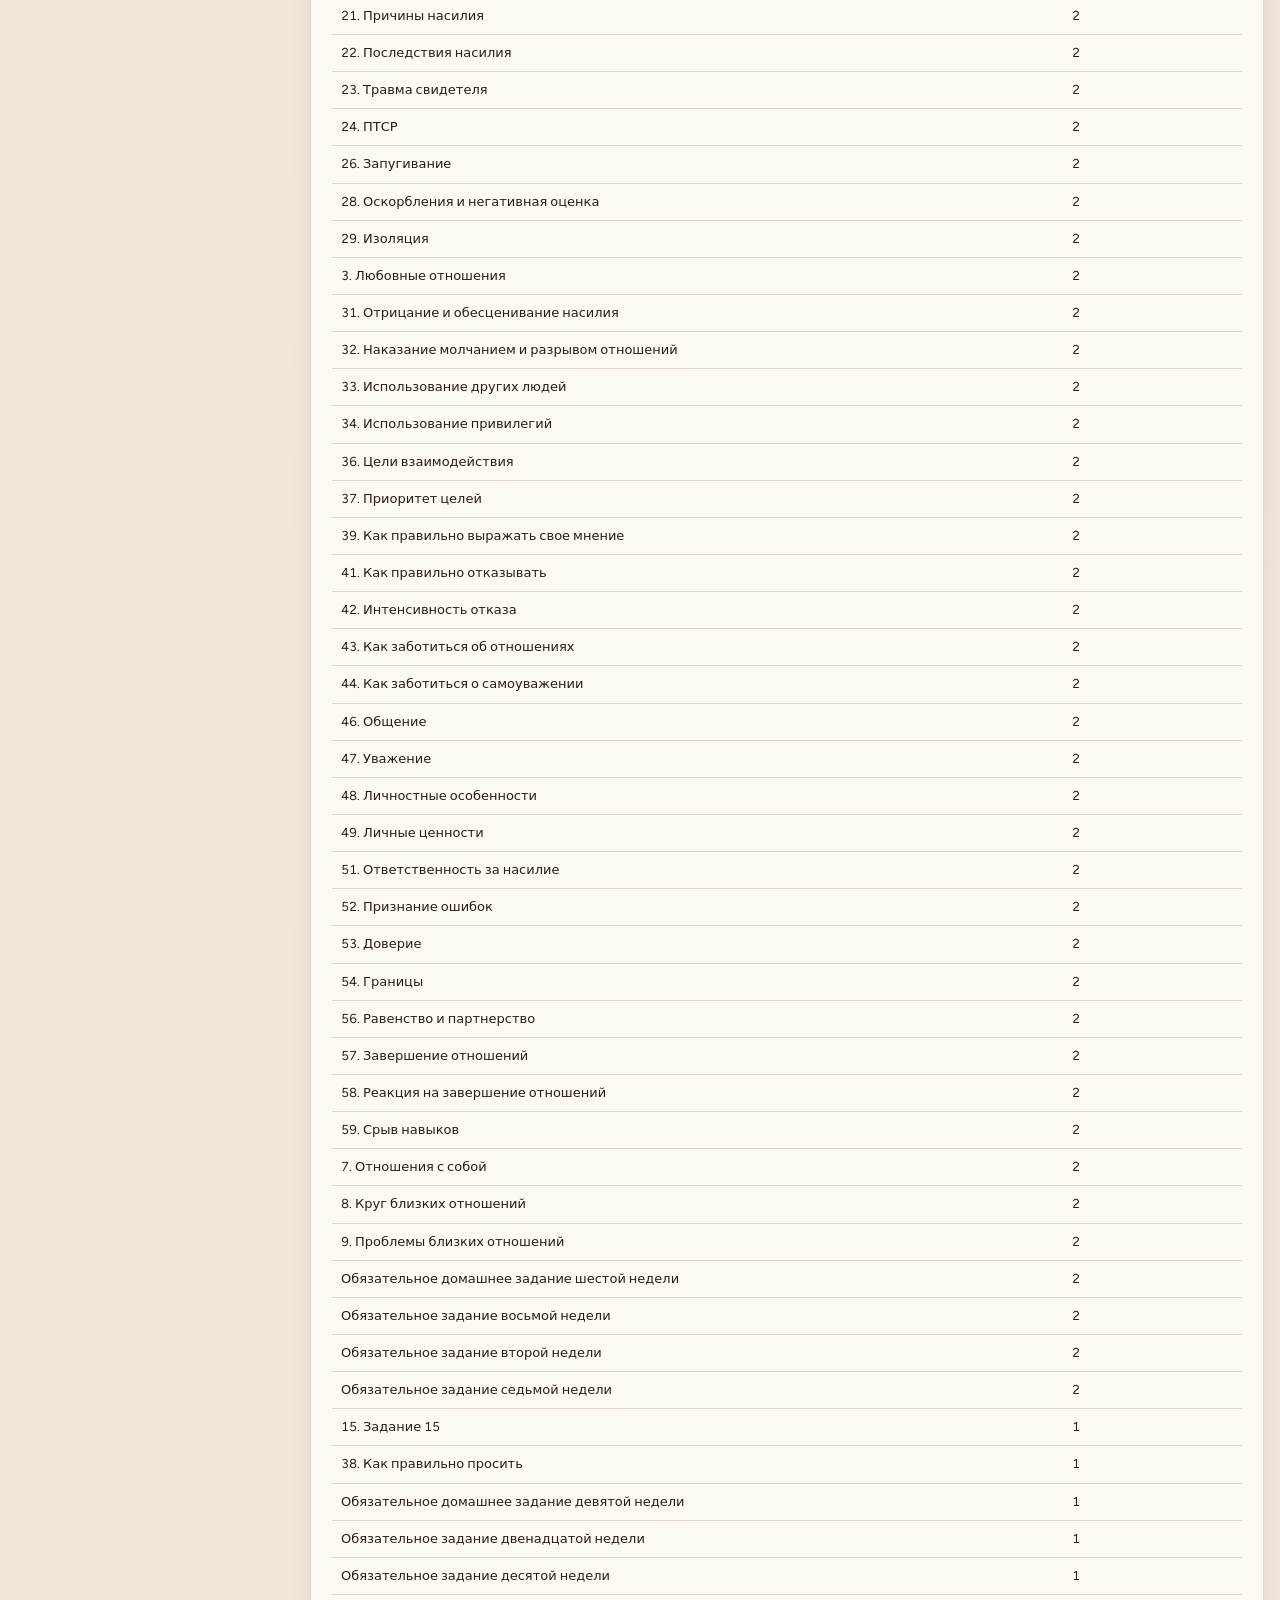
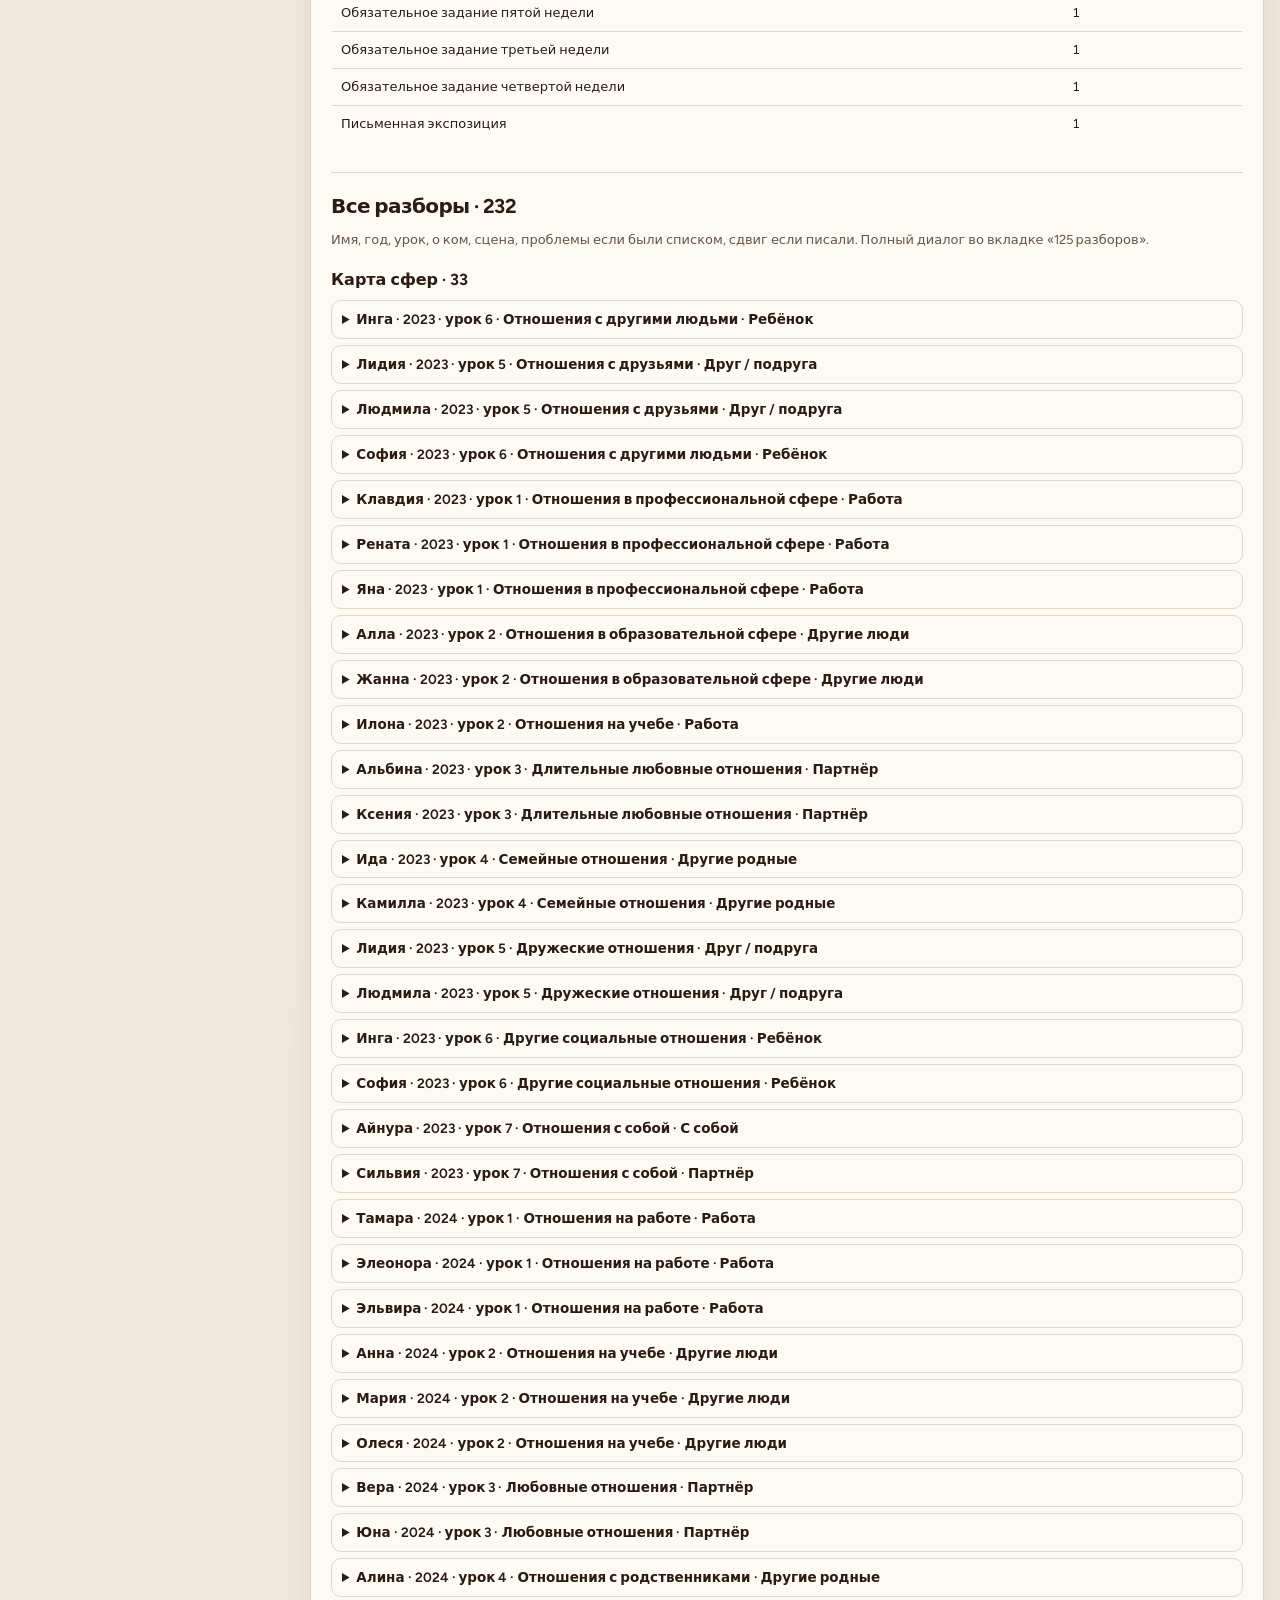
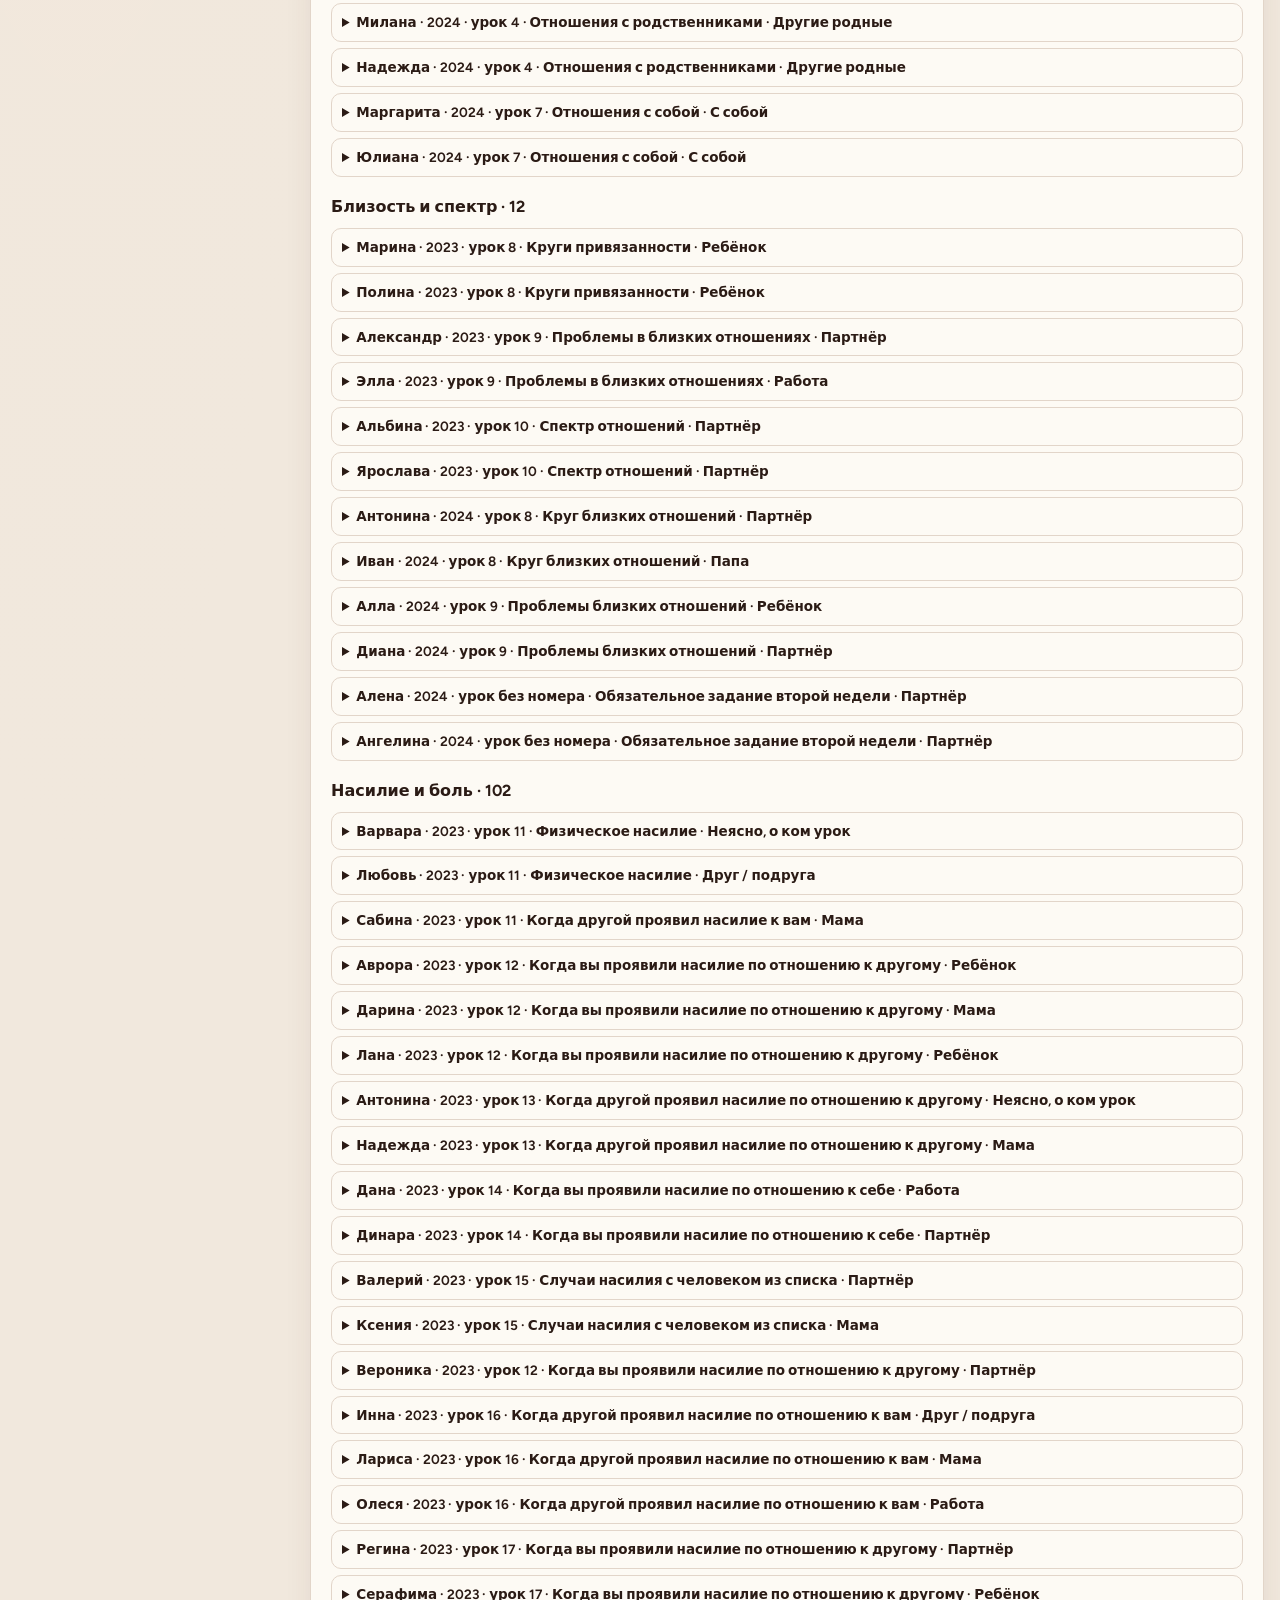
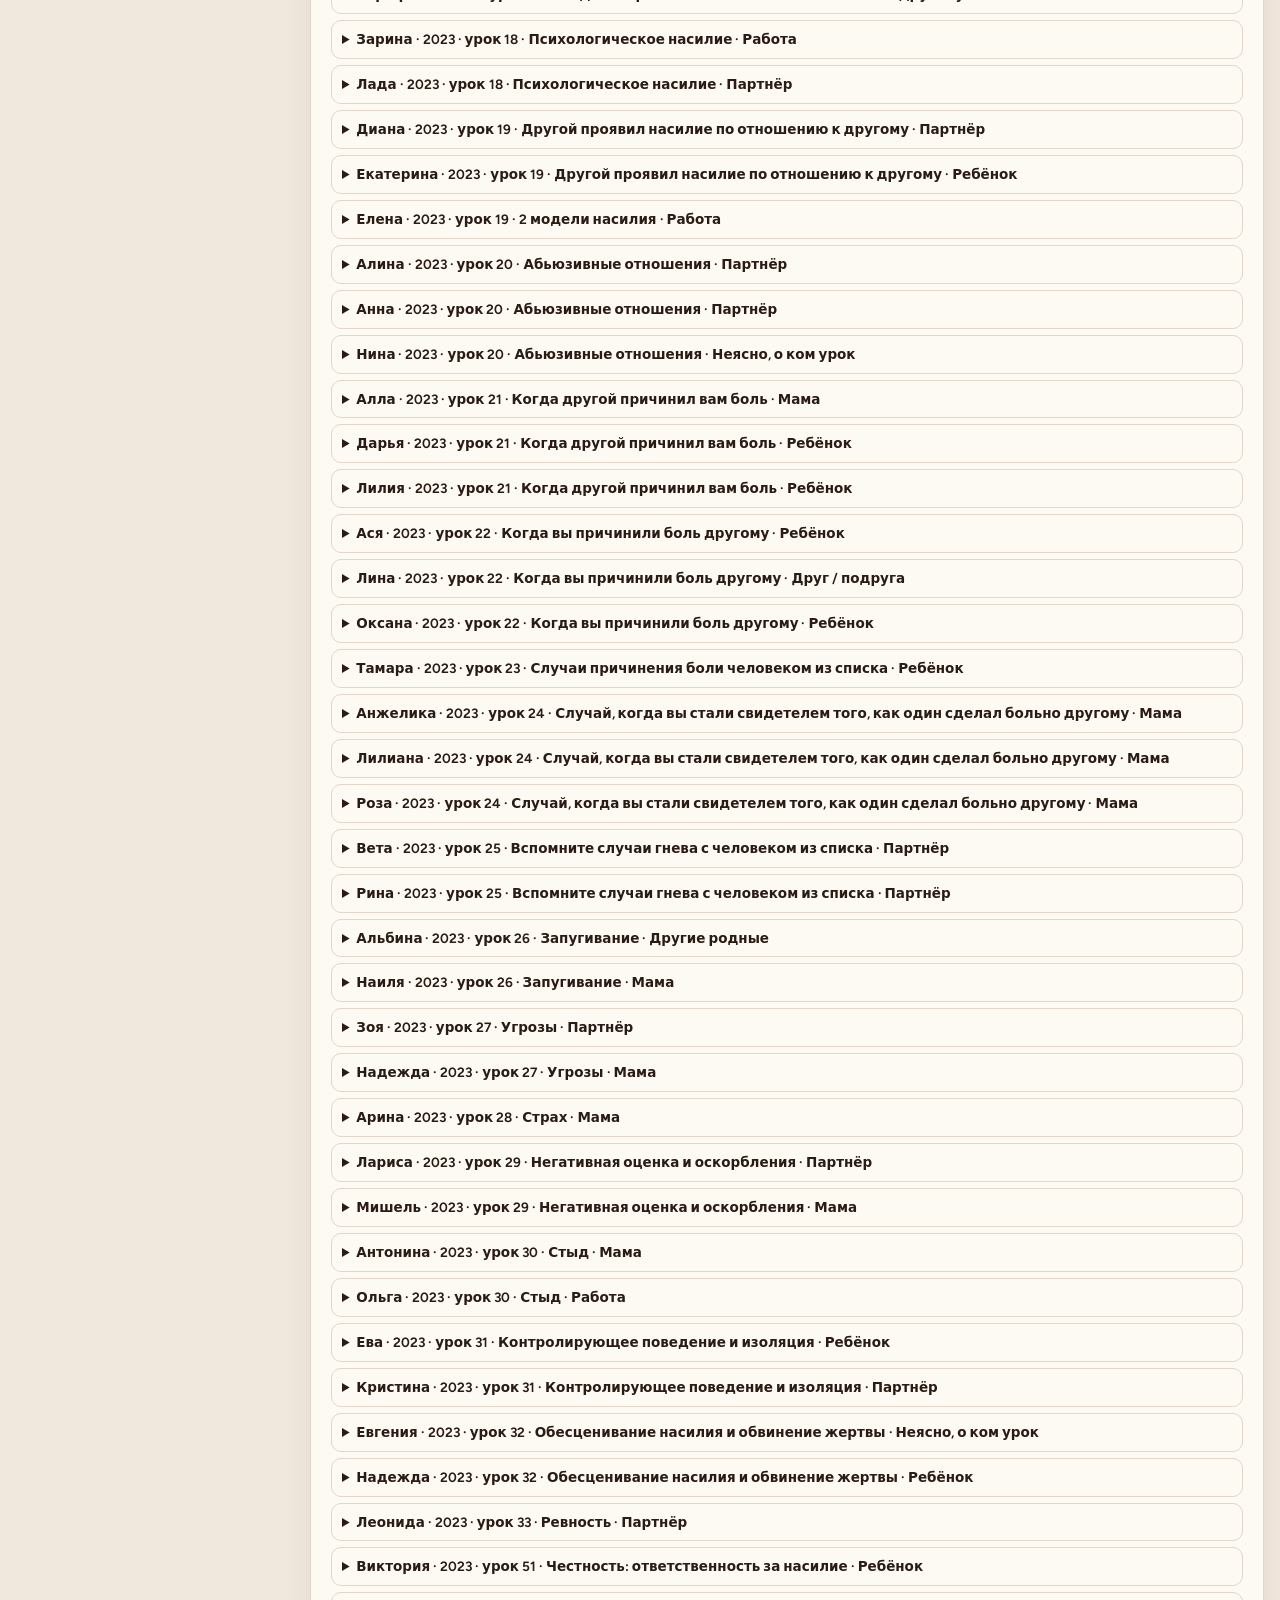
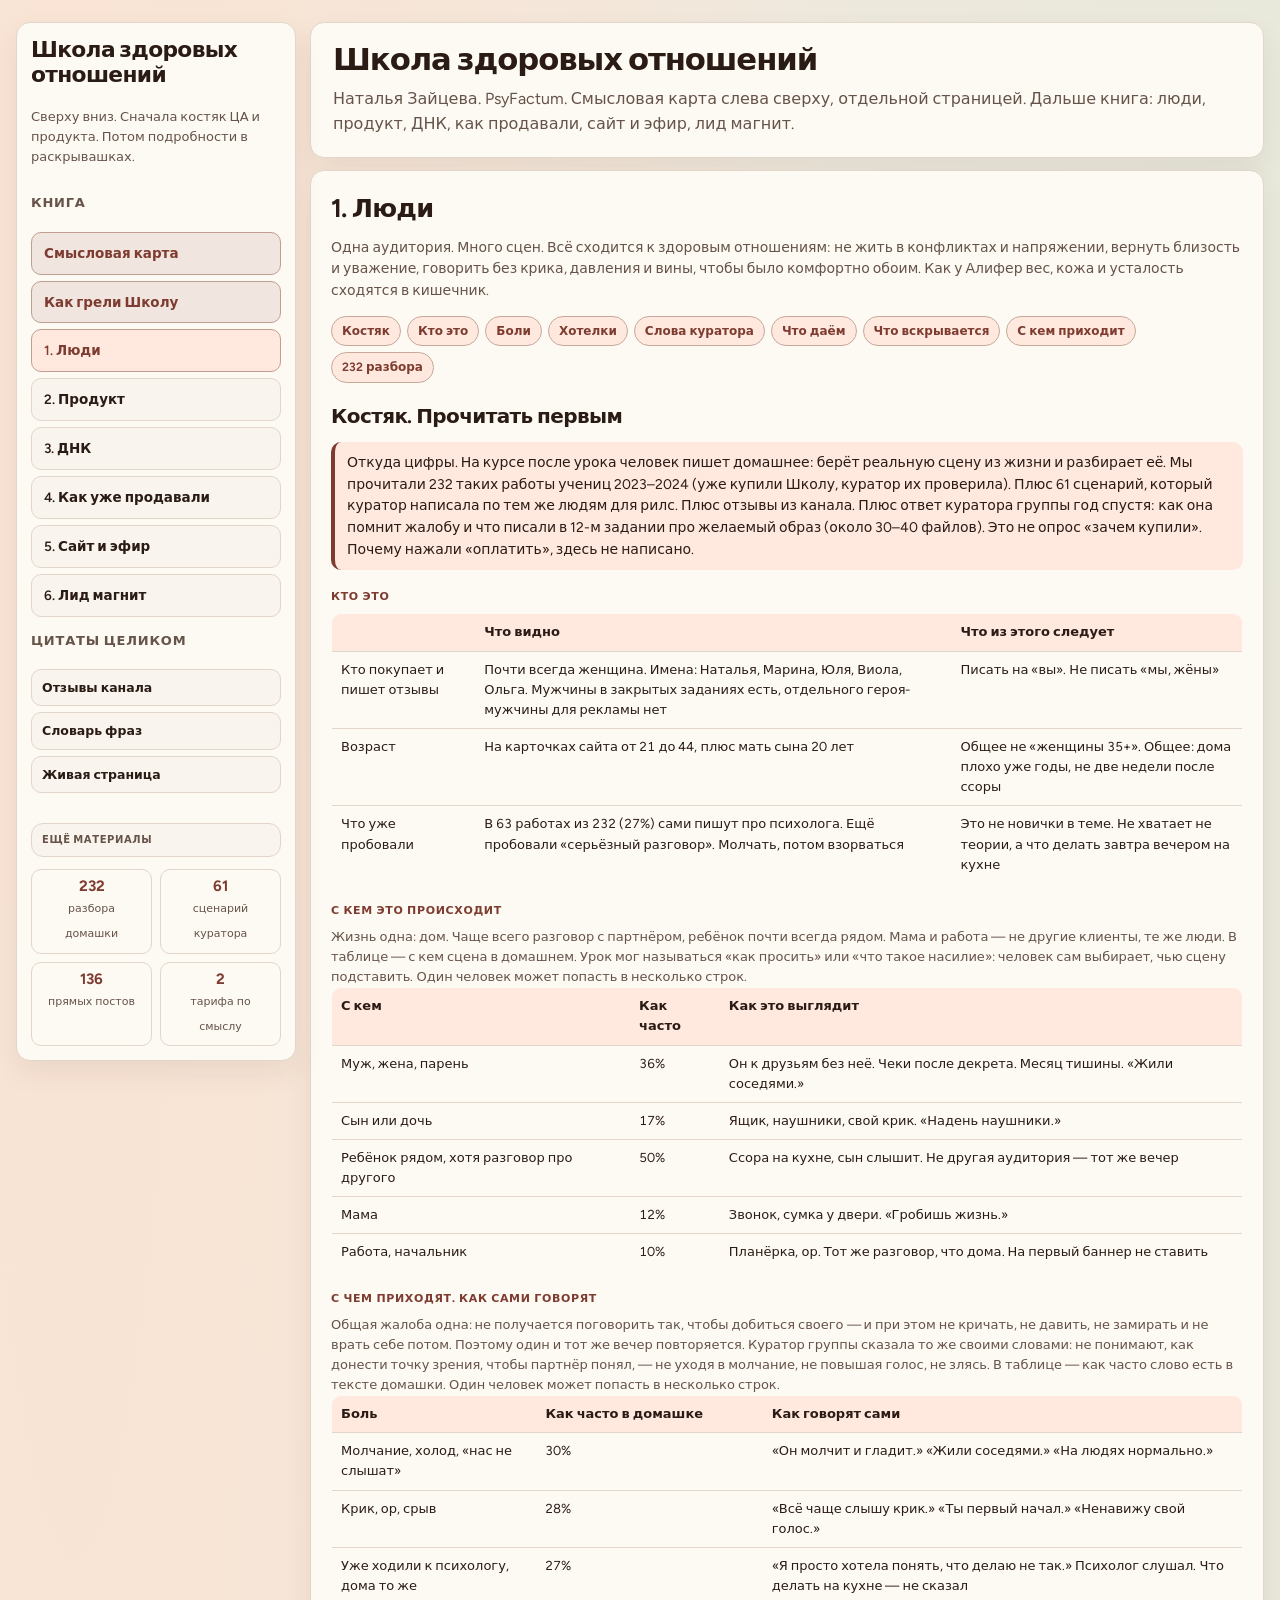
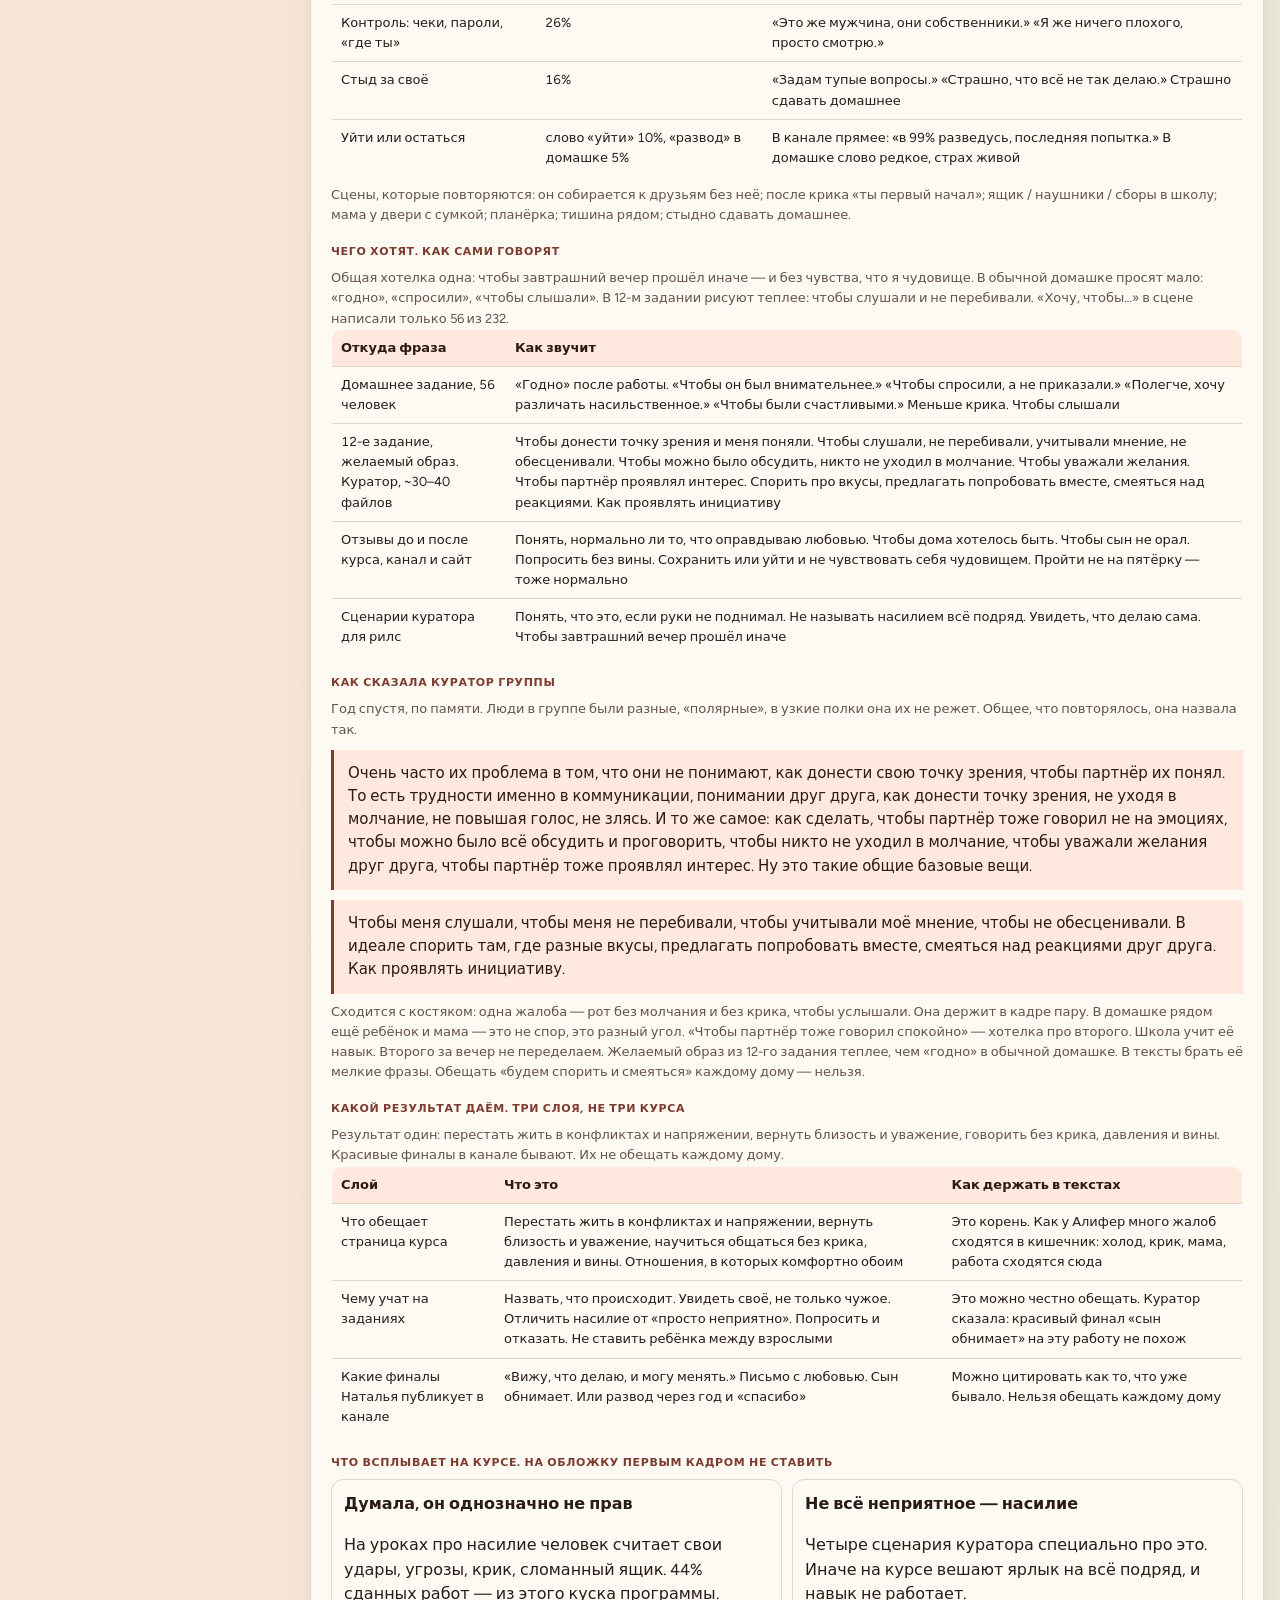
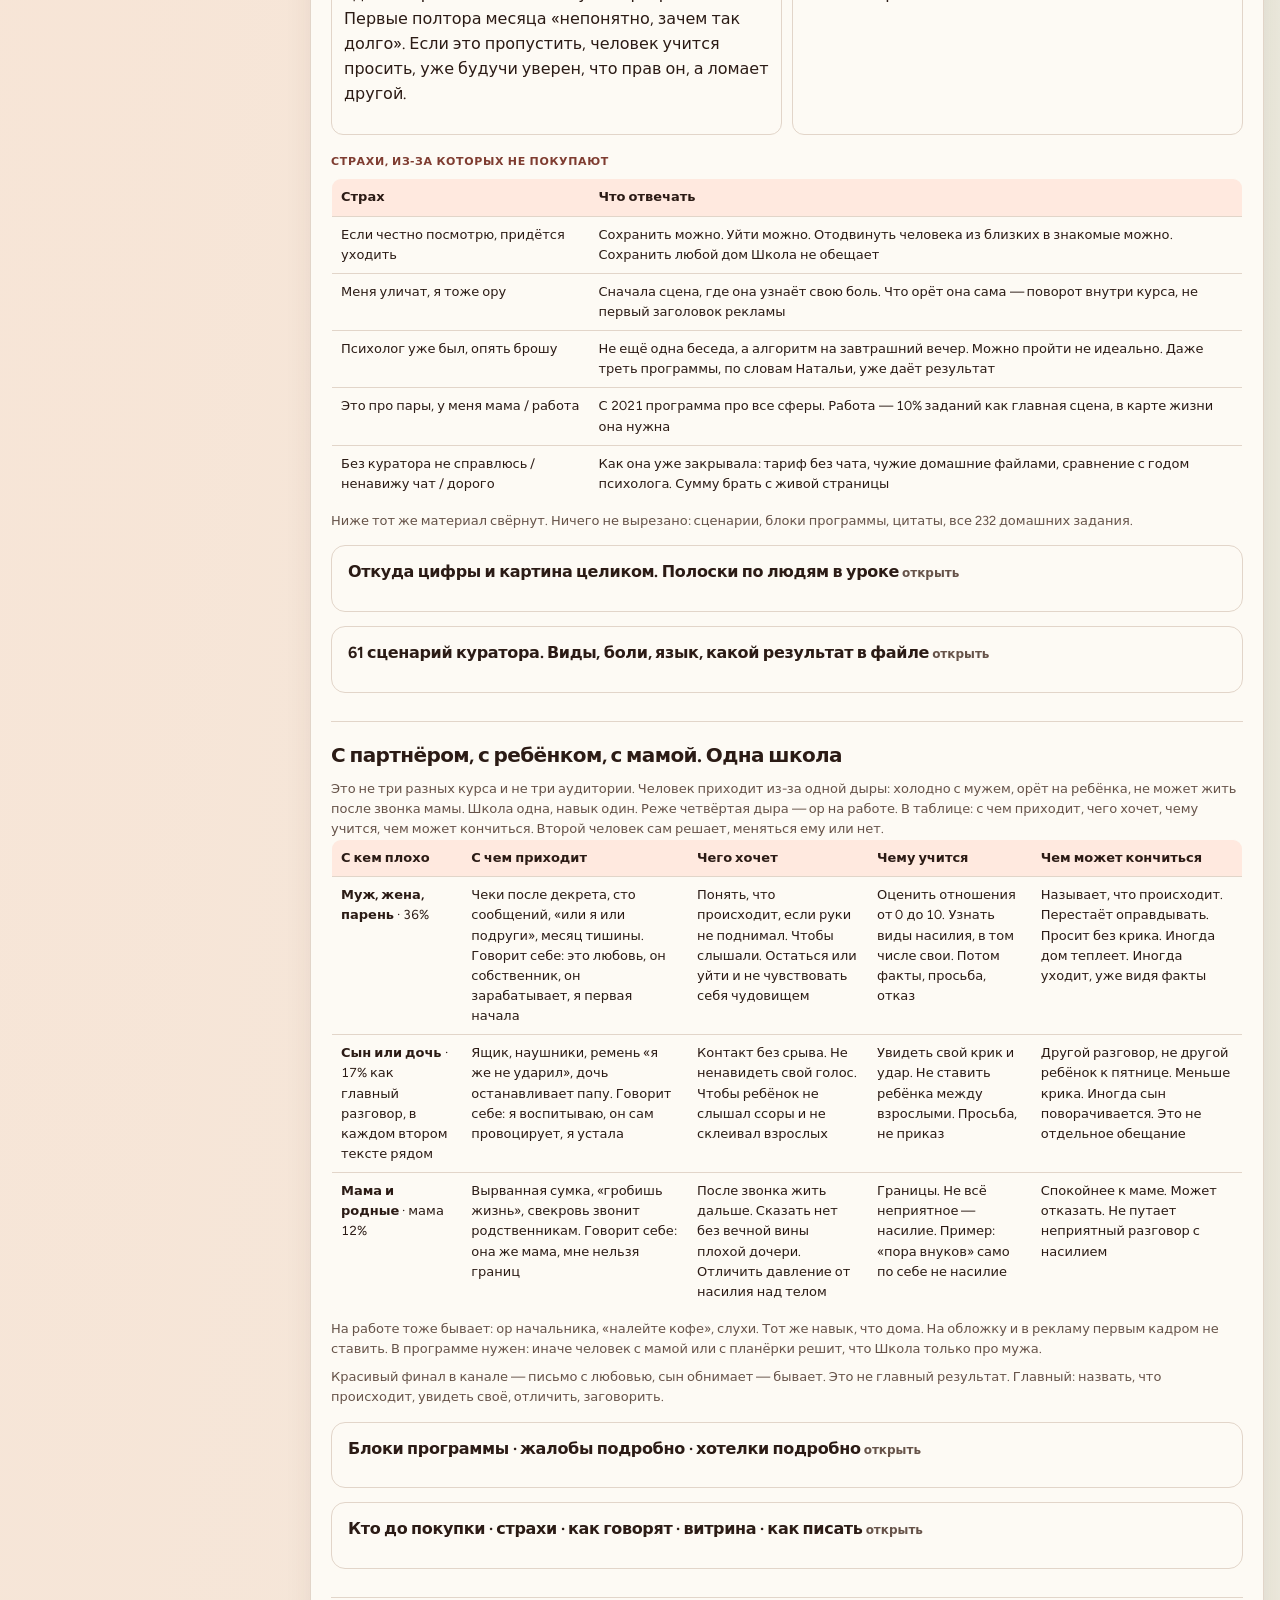
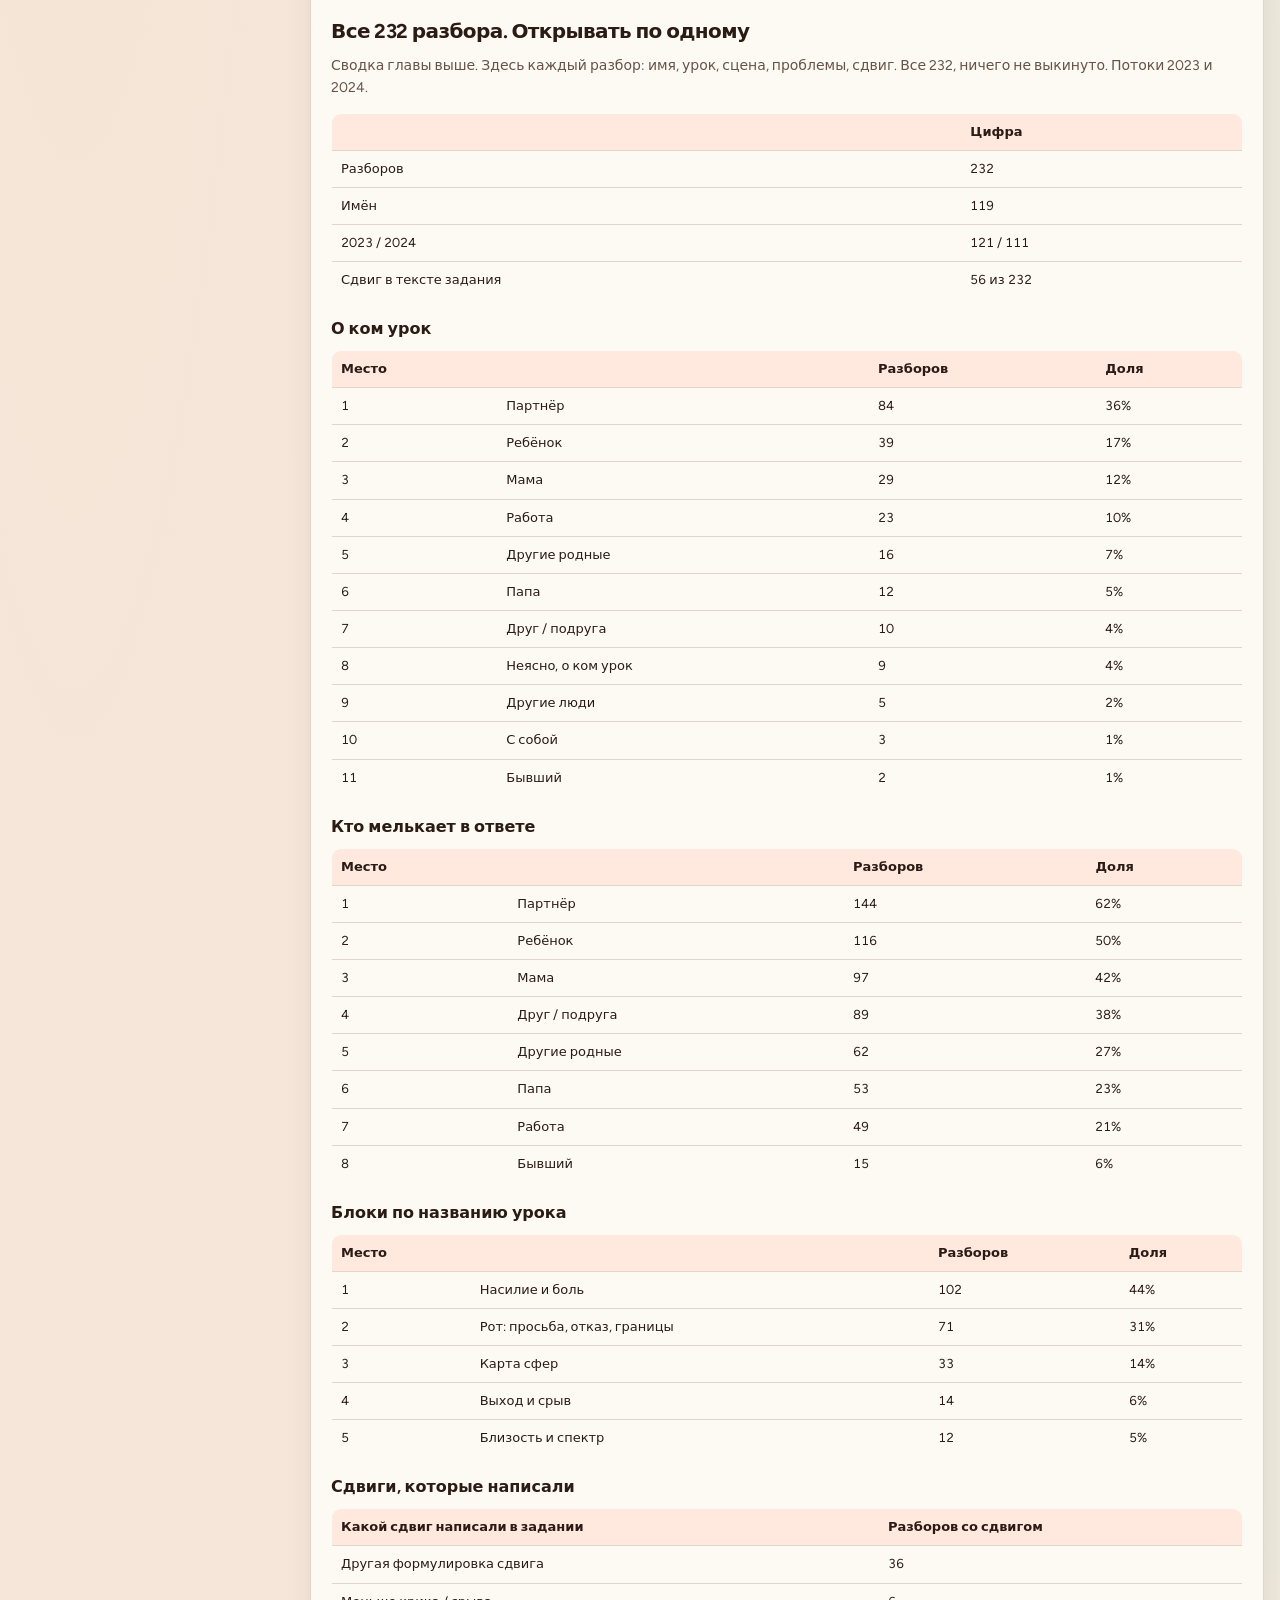
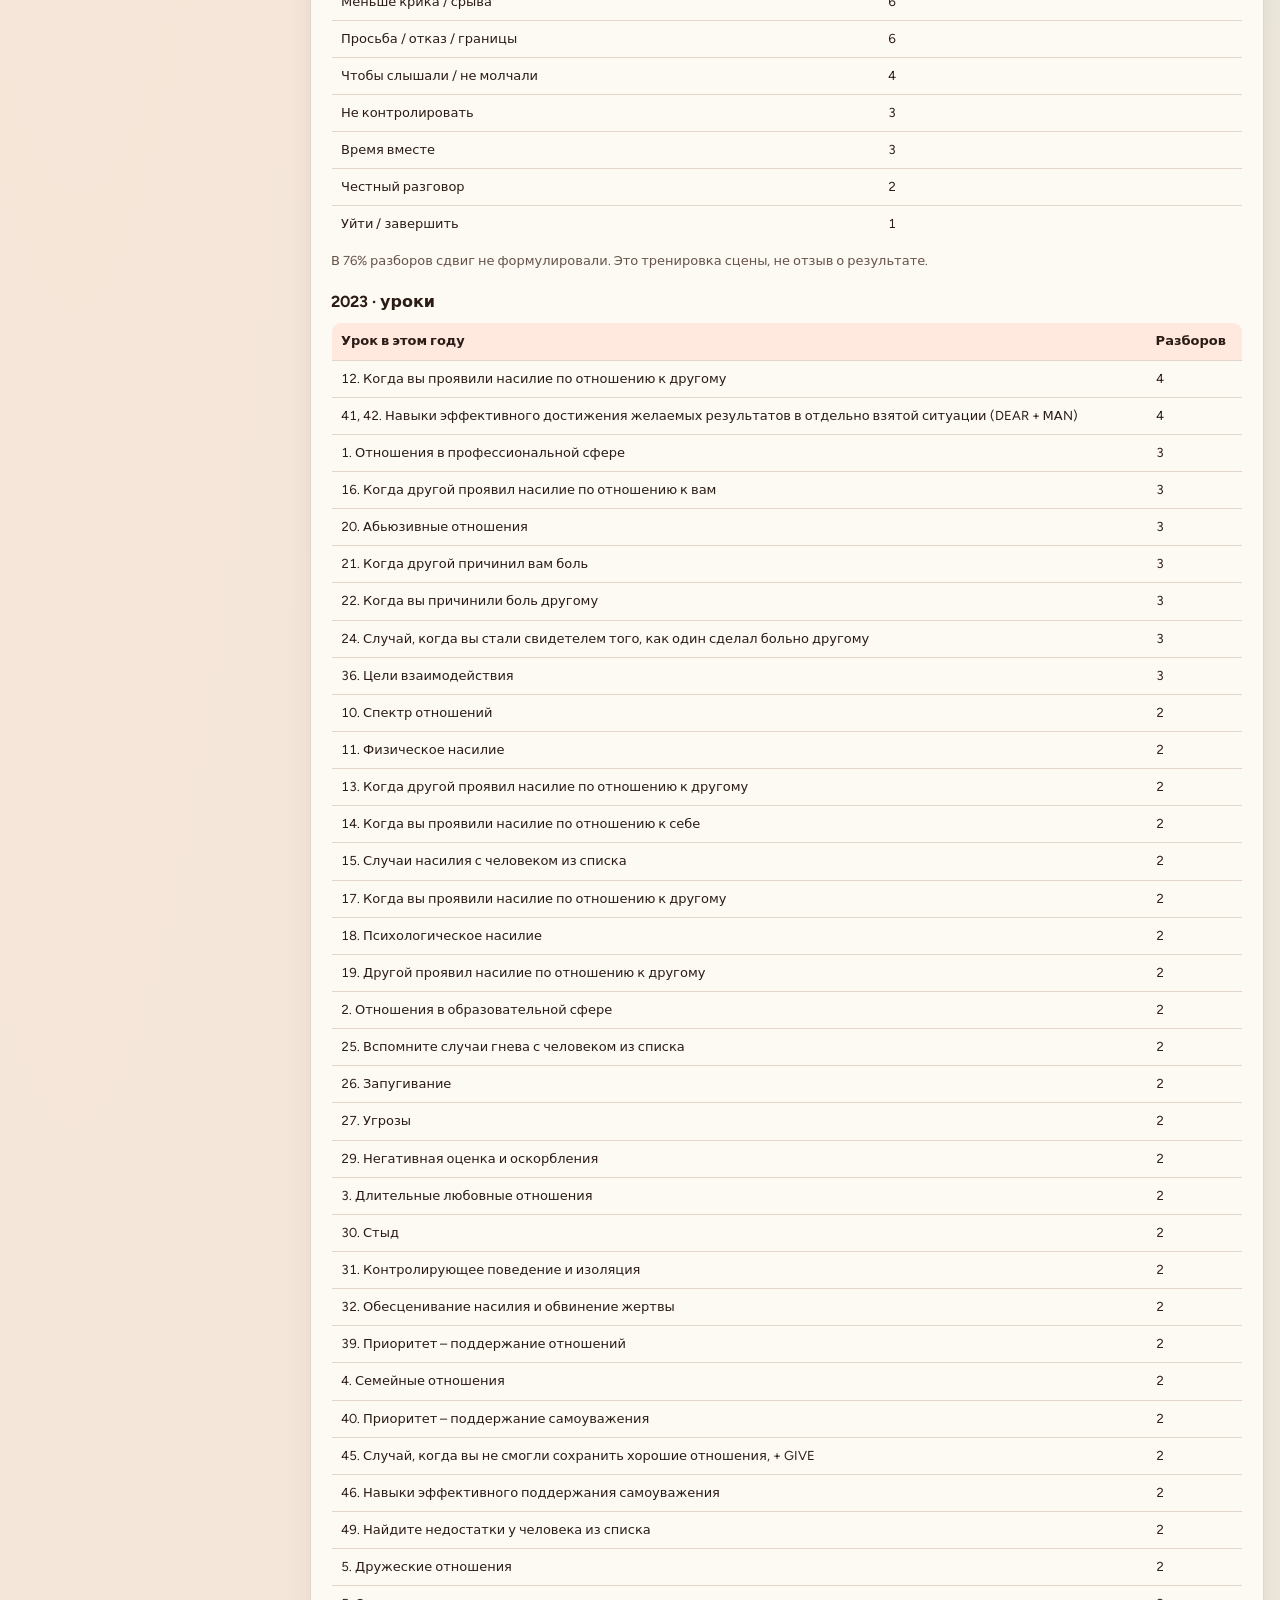
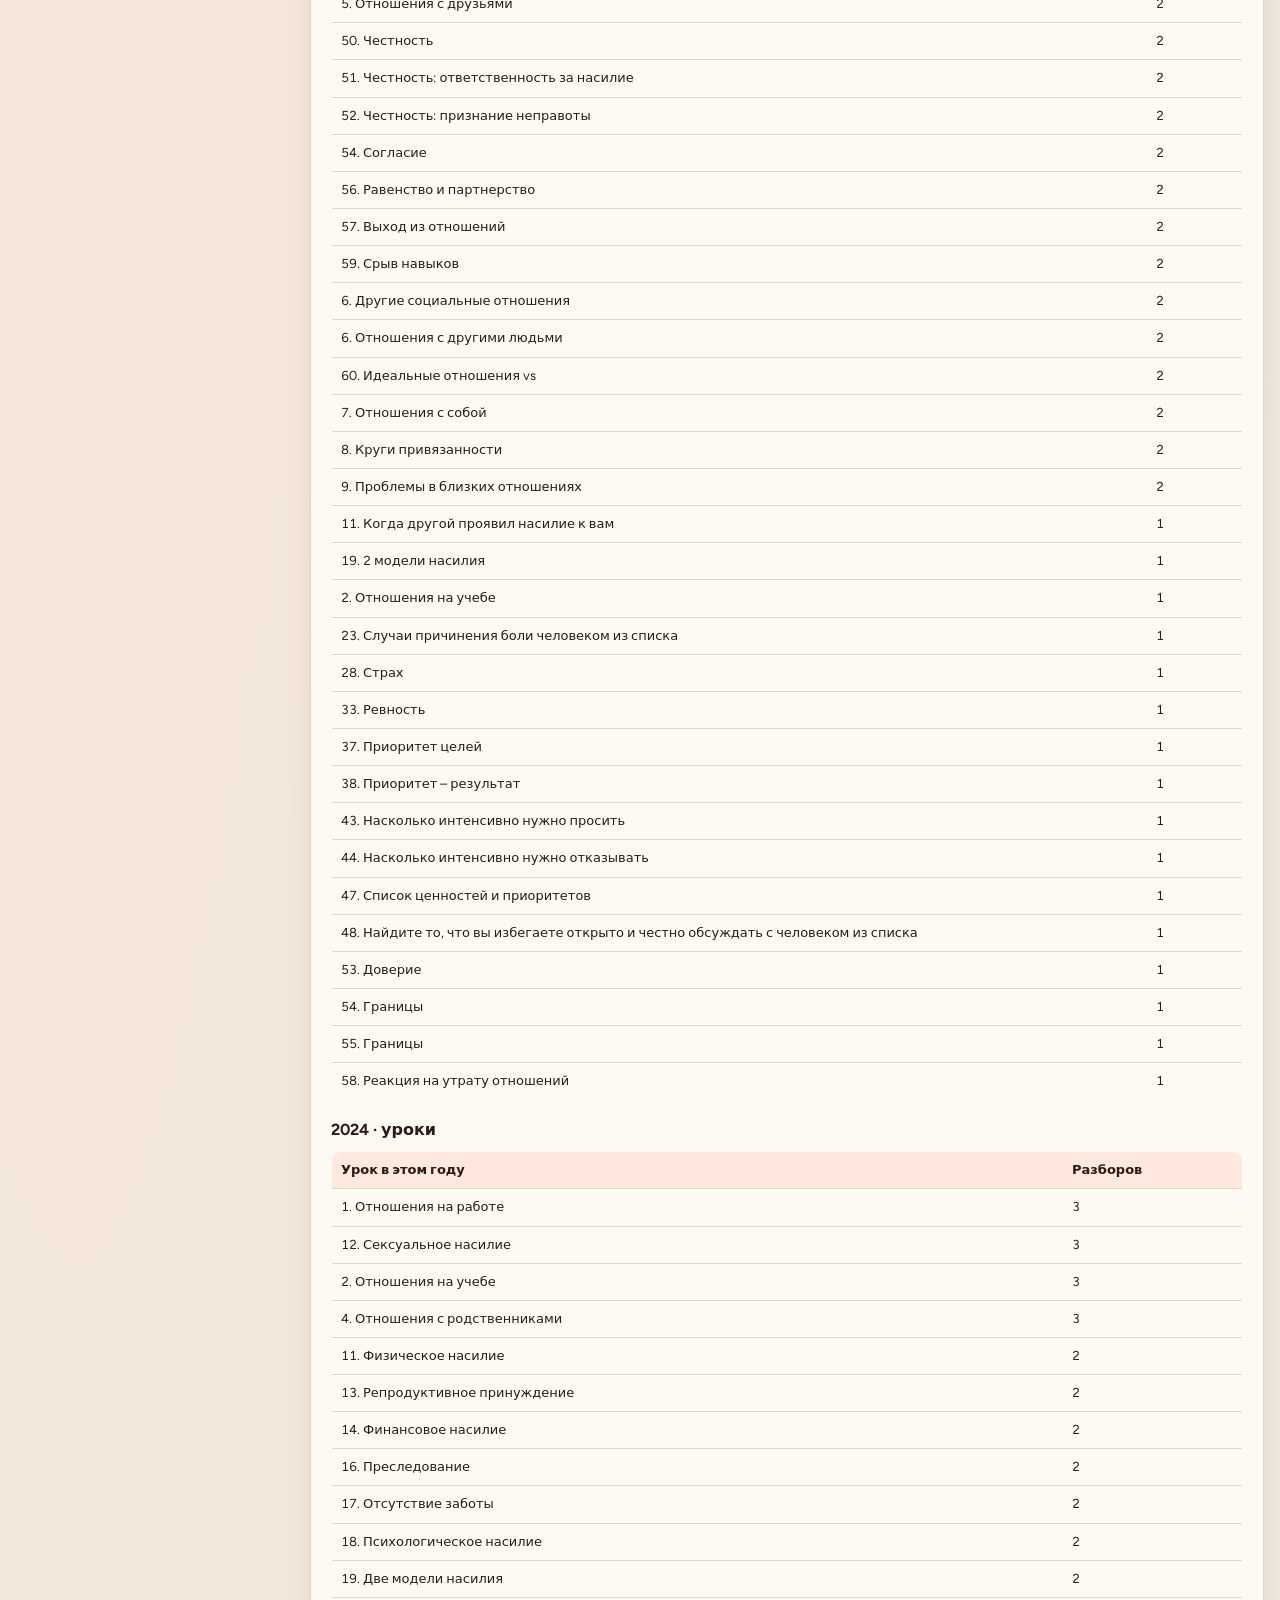
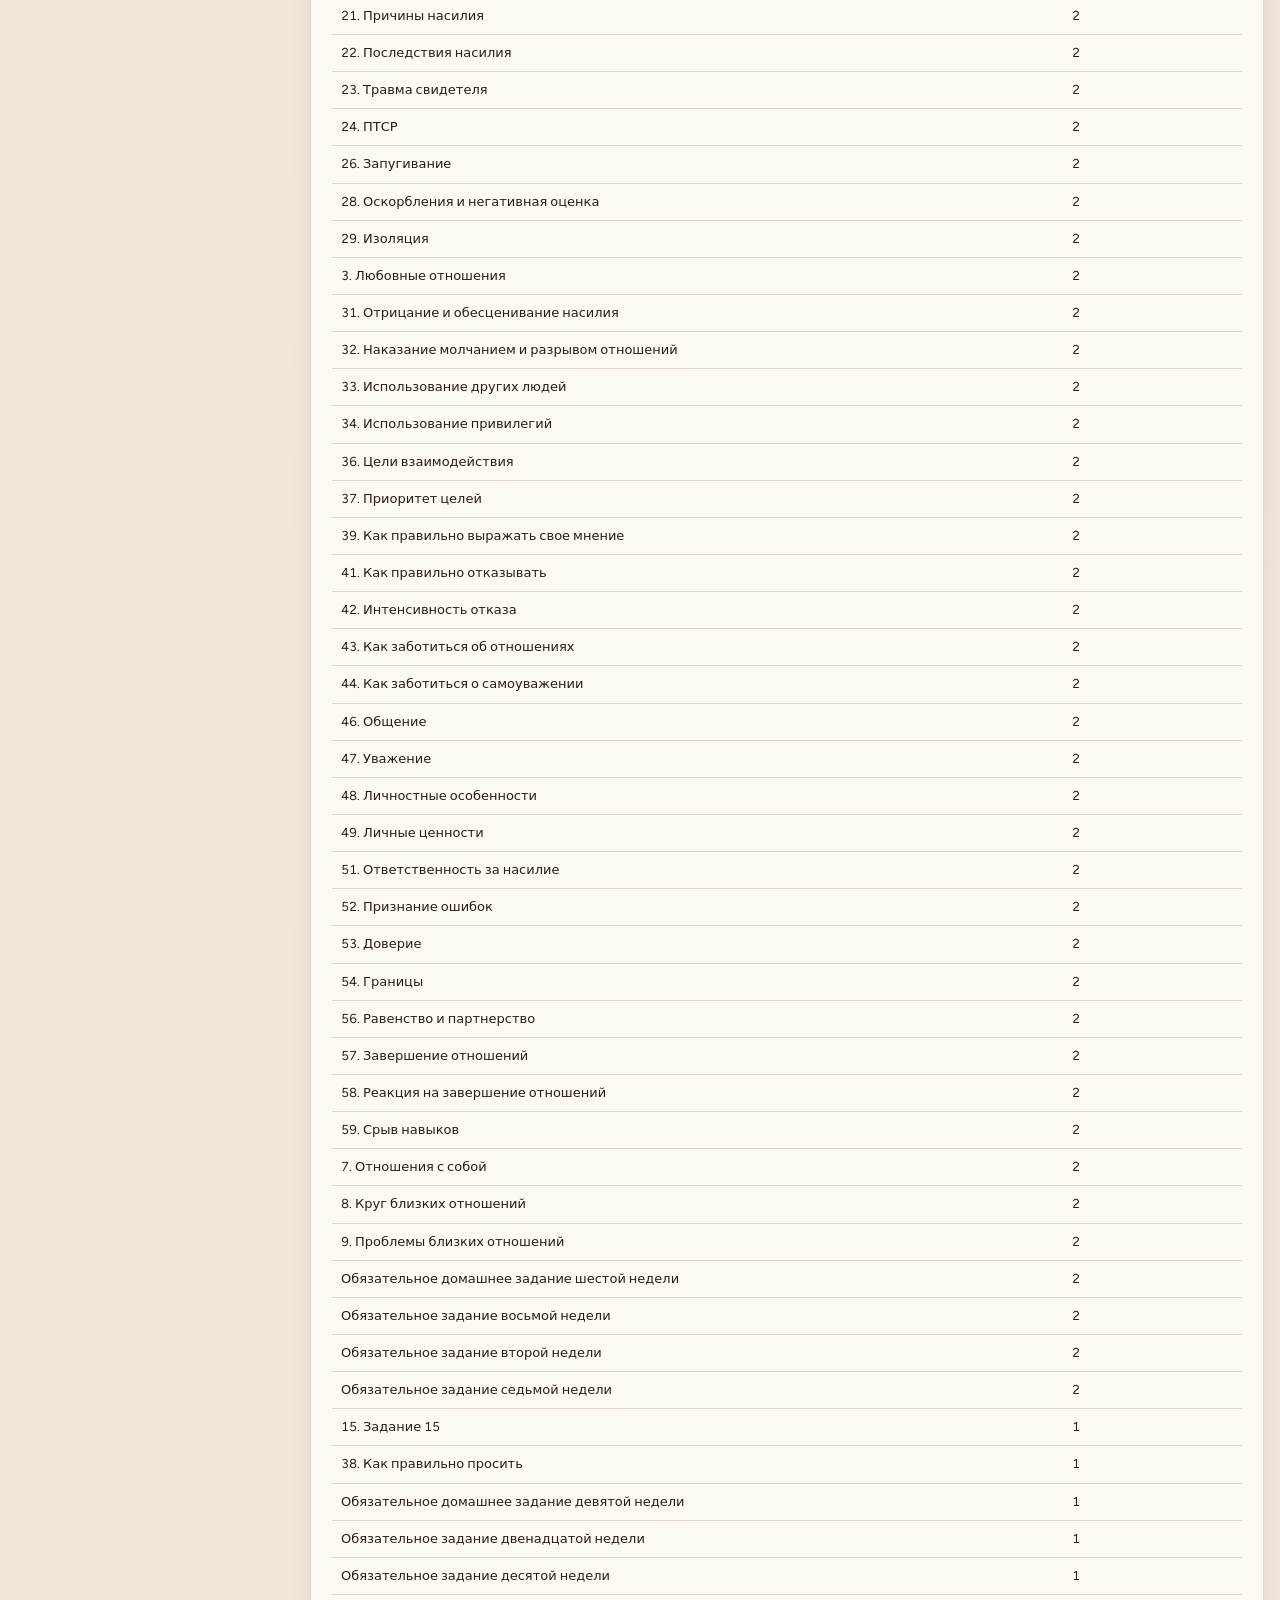
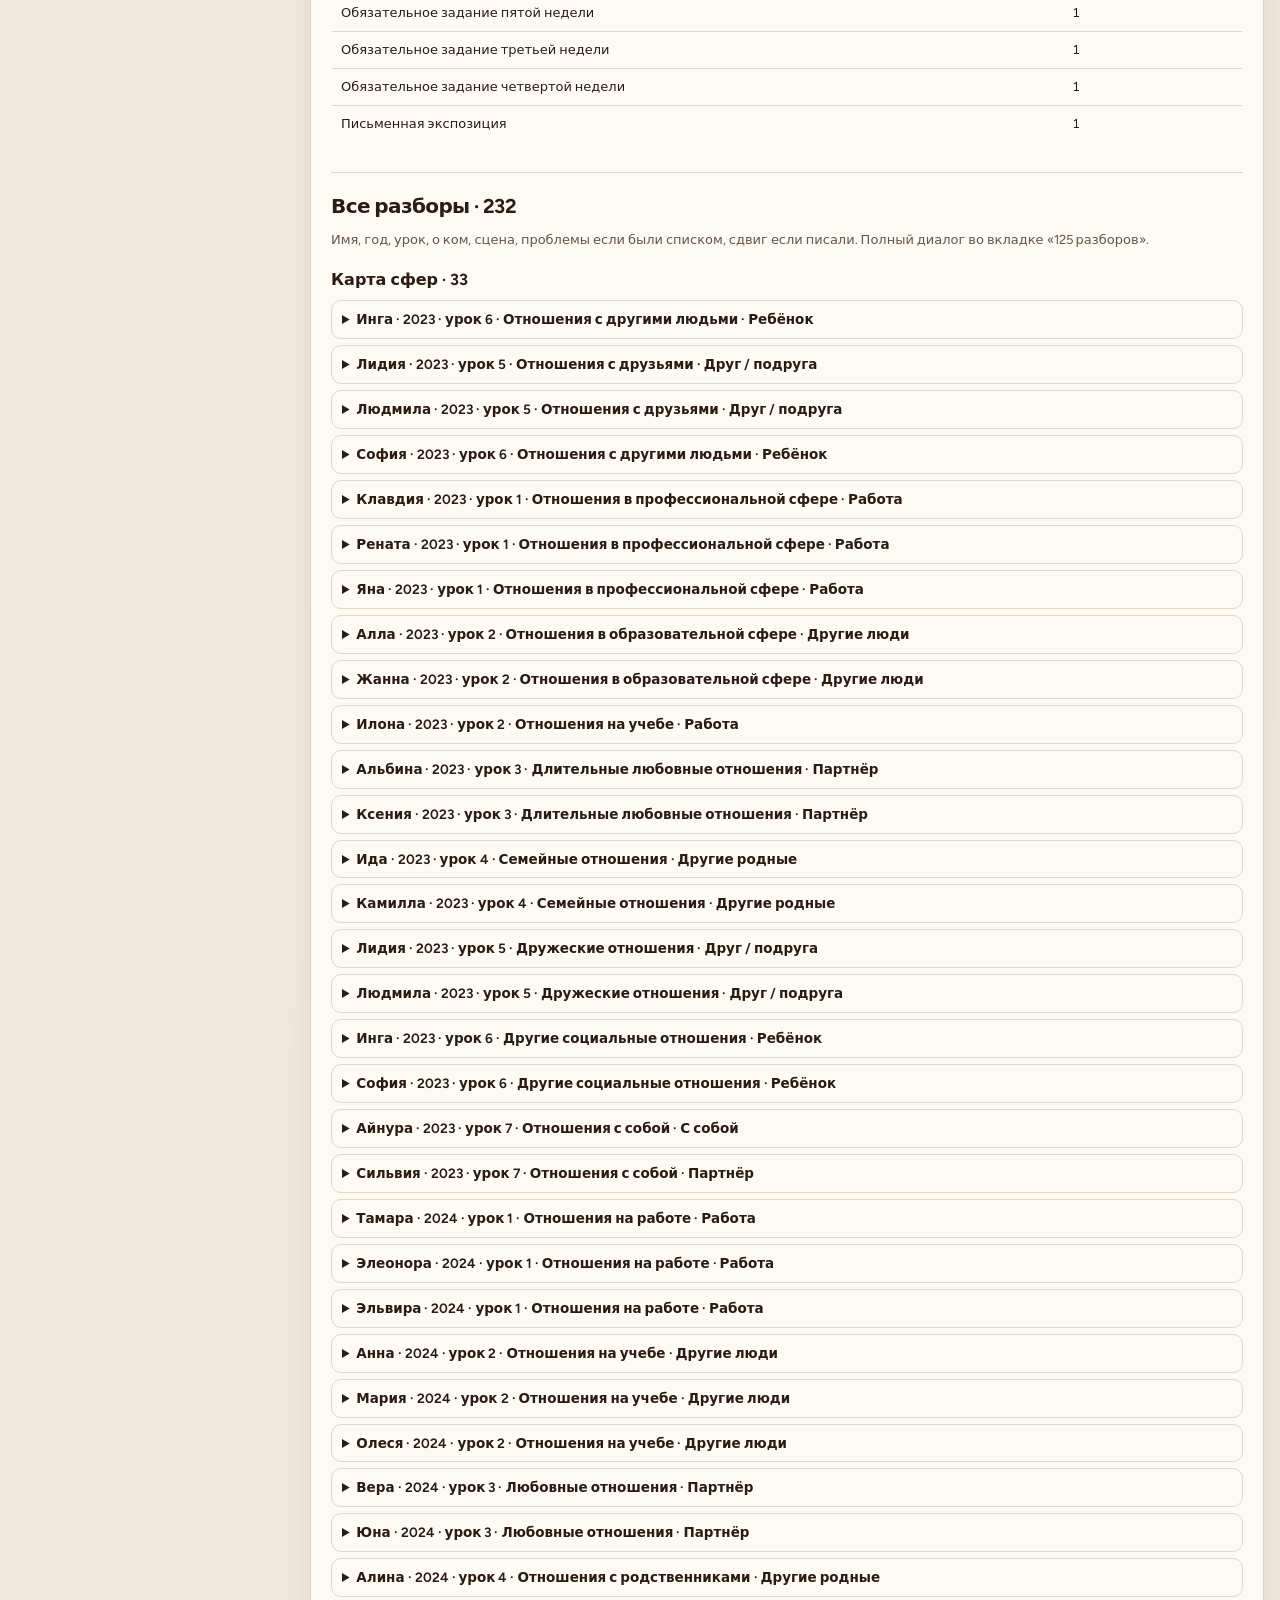
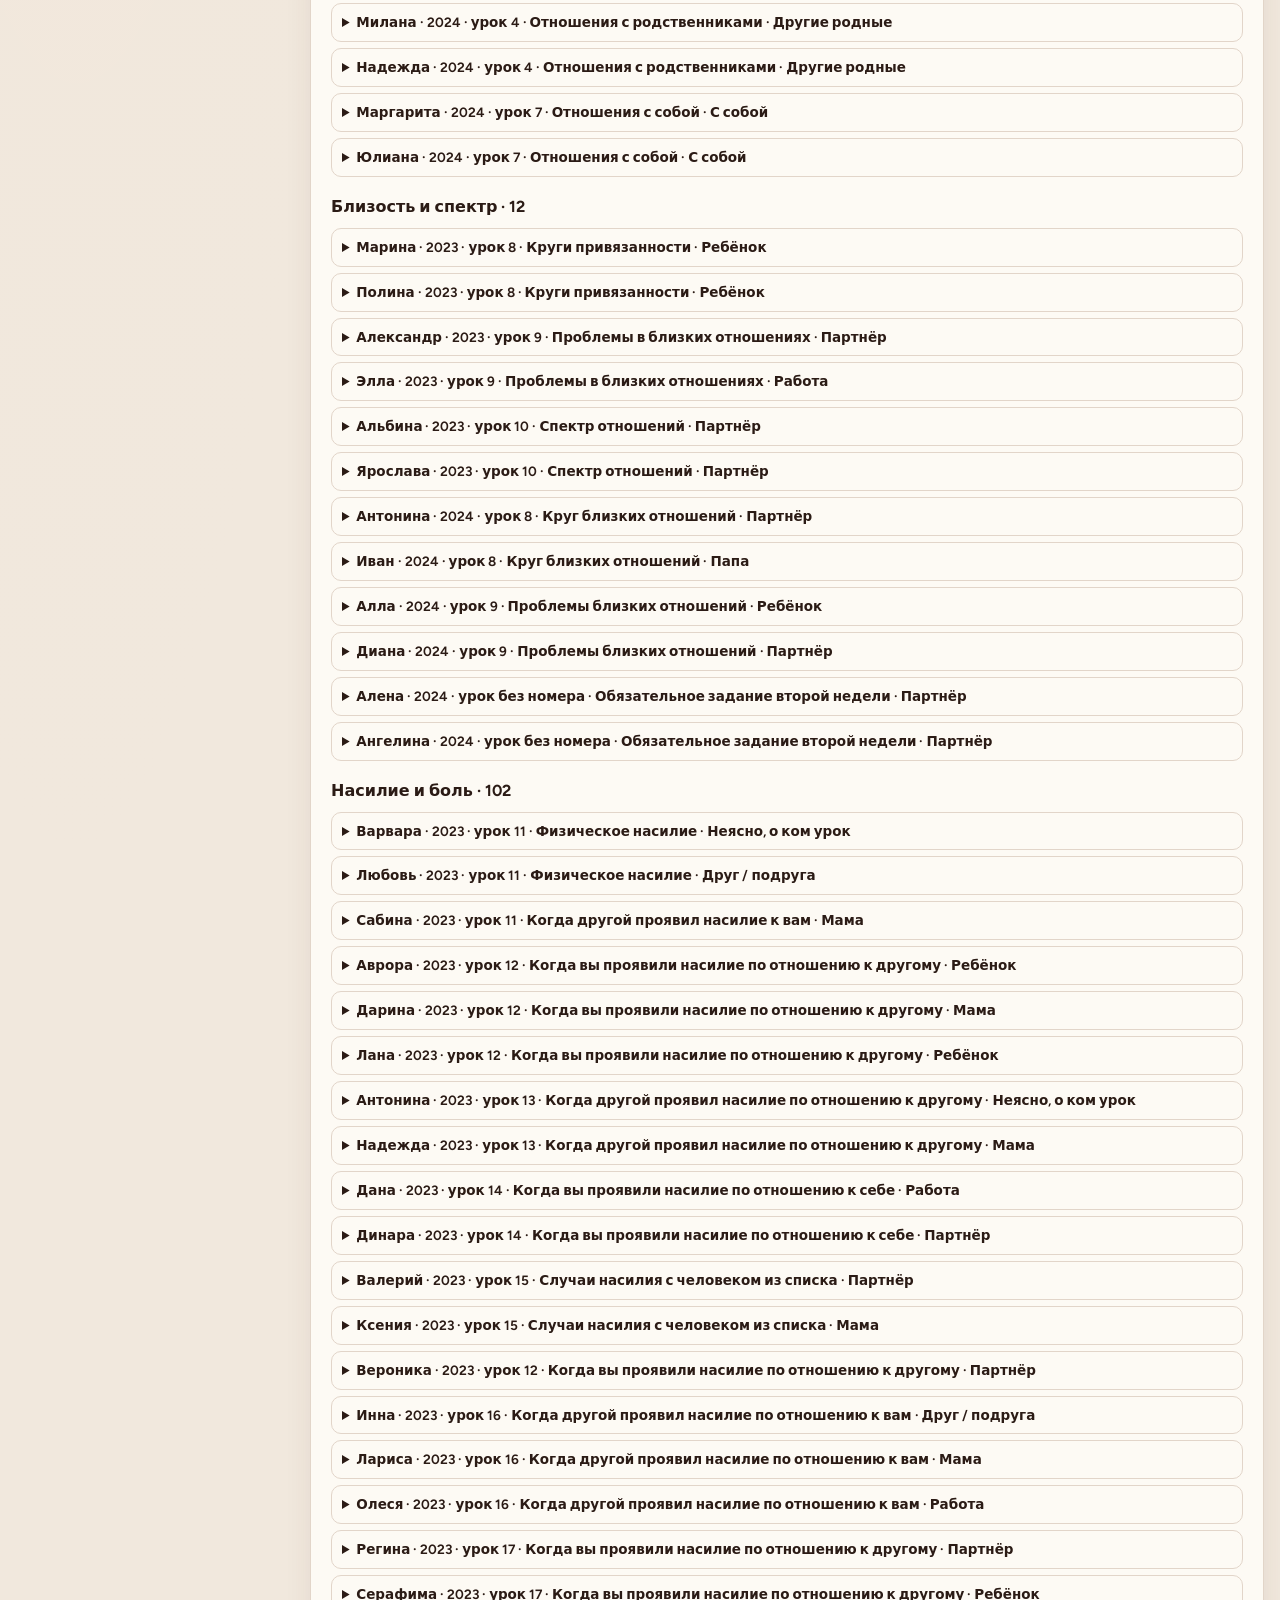
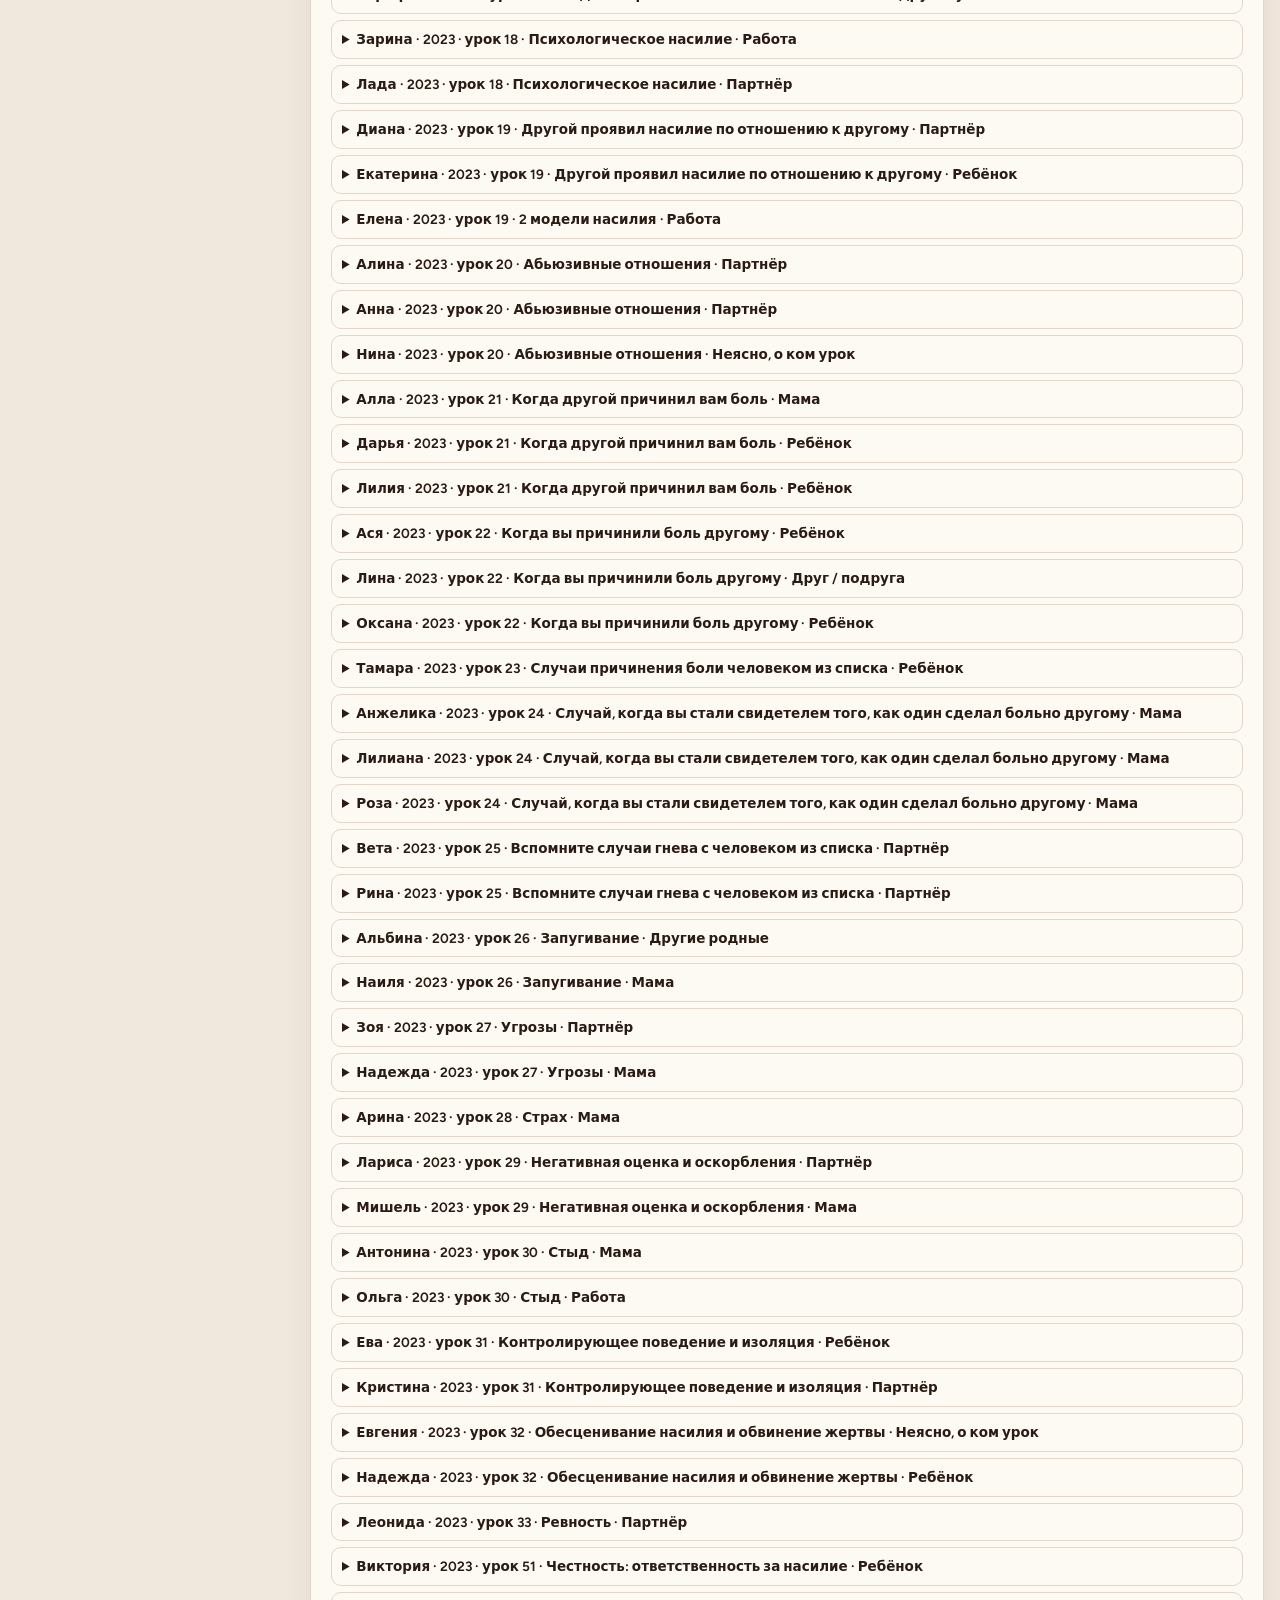
